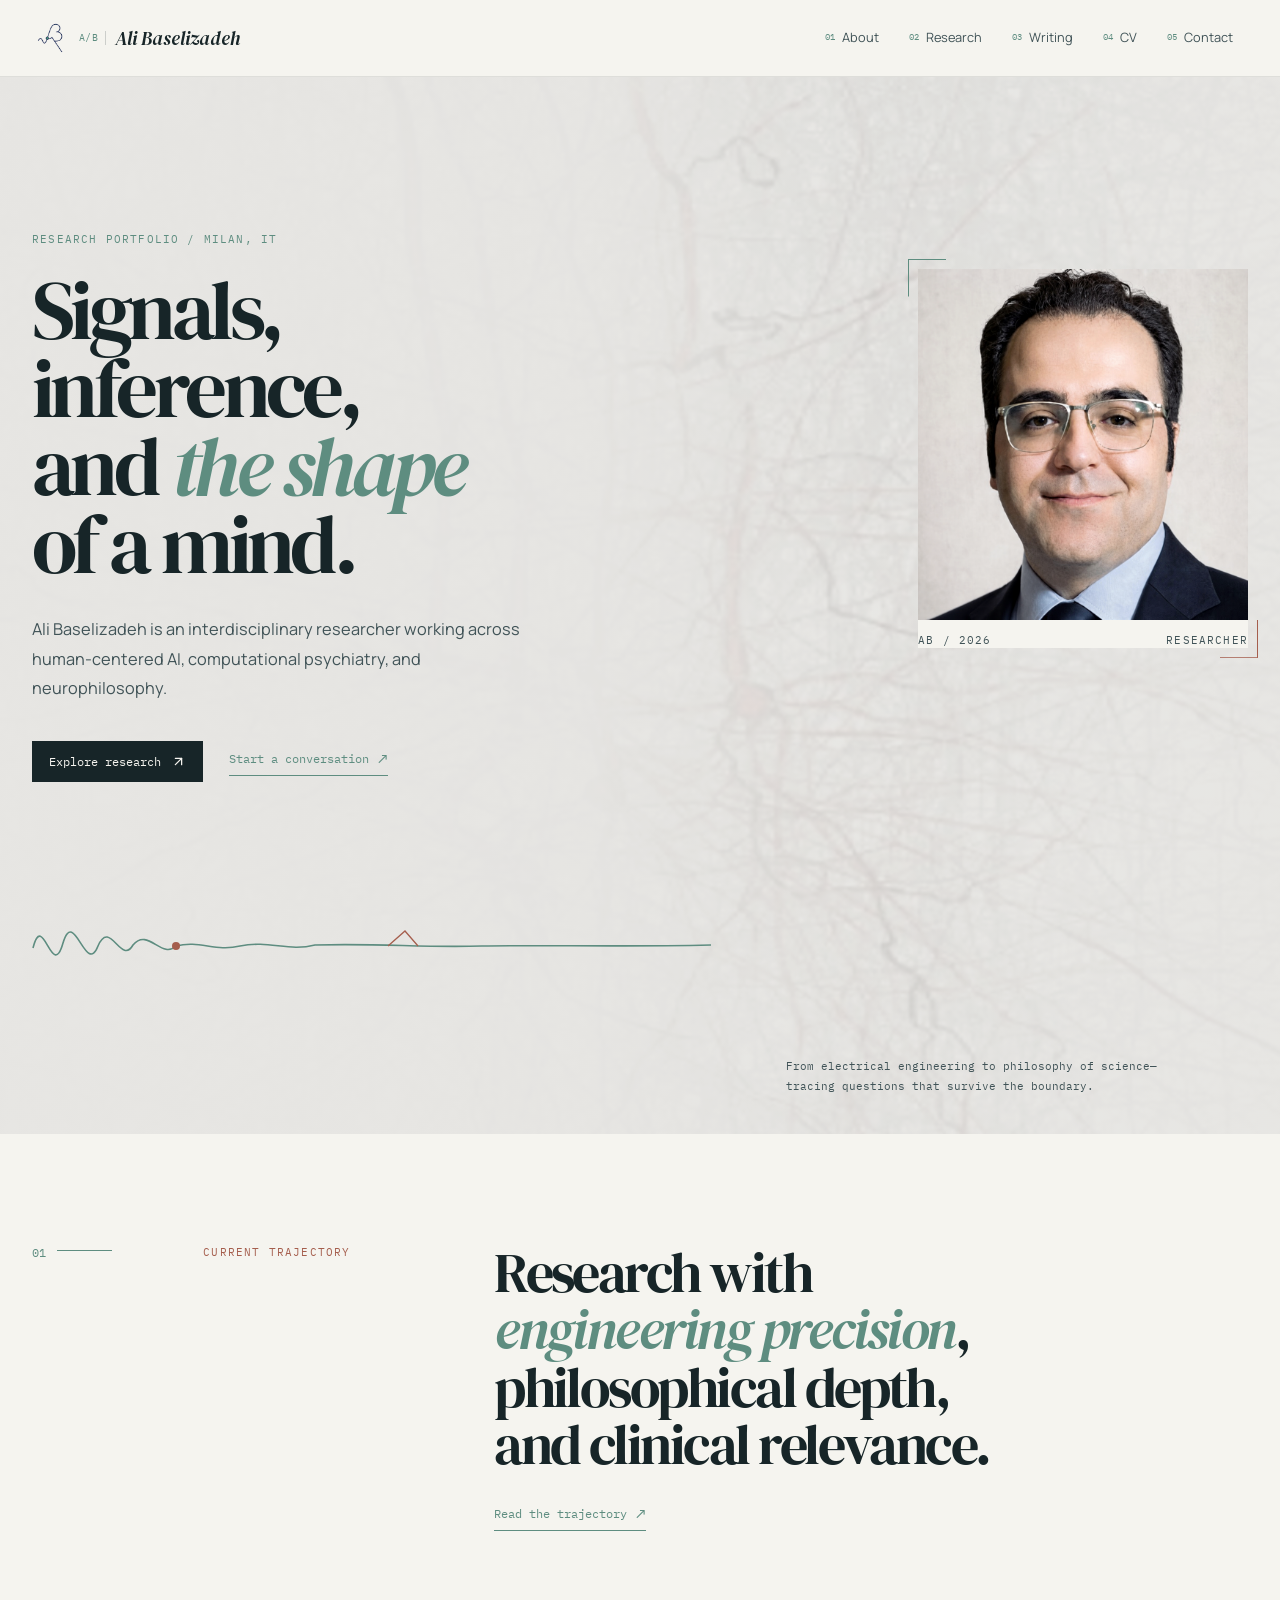
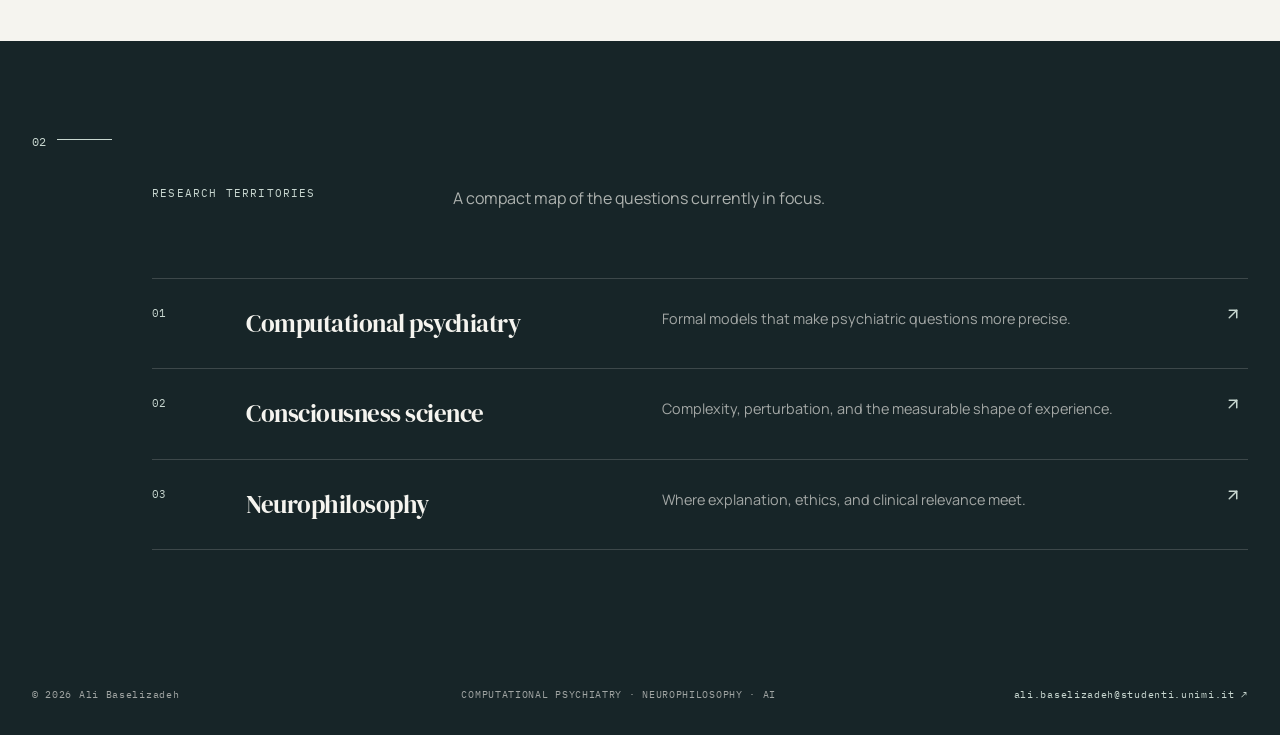
==== index.html @ 1d6a8851 "Add files via upload" ====
<!doctype html>
<html lang="en">

  <head>
    <meta charset="UTF-8" />
    <meta
      name="viewport"
      content="width=device-width, initial-scale=1.0, maximum-scale=1" />
    <title>Ali Baselizadeh — Research Portfolio</title>
    <meta name="description" content="Ali Baselizadeh — computational psychiatry, EEG, neurophilosophy, and human-centered AI." />
    <link rel="preconnect" href="https://fonts.googleapis.com" />
    <link rel="preconnect" href="https://fonts.gstatic.com" crossorigin />
    <link href="https://fonts.googleapis.com/css2?family=DM+Serif+Display:ital@0;1&family=IBM+Plex+Mono:wght@400;500&family=Manrope:wght@400;500;600;700&display=swap" rel="stylesheet" />
    <link rel="icon" type="image/png" href="/media/ali-signal-mark.png" />
    <script type="module" crossorigin src="/assets/index-DX0sDzWL.js"></script>
    <link rel="stylesheet" crossorigin href="/assets/index-CYUVjB4l.css">
    <script src="/__manus__/debug-collector.js" defer></script>
  </head>

  <body>
    <script id="manus-runtime">window.__MANUS_HOST_DEV__ = false;
(function(){"use strict";var Mr={exports:{}},Kn={};/**
 * @license React
 * react-jsx-runtime.production.js
 *
 * Copyright (c) Meta Platforms, Inc. and affiliates.
 *
 * This source code is licensed under the MIT license found in the
 * LICENSE file in the root directory of this source tree.
 */var $c;function um(){if($c)return Kn;$c=1;var r=Symbol.for("react.transitional.element"),i=Symbol.for("react.fragment");function c(s,d,m){var x=null;if(m!==void 0&&(x=""+m),d.key!==void 0&&(x=""+d.key),"key"in d){m={};for(var R in d)R!=="key"&&(m[R]=d[R])}else m=d;return d=m.ref,{$$typeof:r,type:s,key:x,ref:d!==void 0?d:null,props:m}}return Kn.Fragment=i,Kn.jsx=c,Kn.jsxs=c,Kn}var Fc;function dm(){return Fc||(Fc=1,Mr.exports=um()),Mr.exports}var h=dm(),Ar={exports:{}},Pn={},Rr={exports:{}},Nr={};/**
 * @license React
 * scheduler.production.js
 *
 * Copyright (c) Meta Platforms, Inc. and affiliates.
 *
 * This source code is licensed under the MIT license found in the
 * LICENSE file in the root directory of this source tree.
 */var Ic;function fm(){return Ic||(Ic=1,function(r){function i(A,q){var B=A.length;A.push(q);t:for(;0<B;){var bt=B-1>>>1,p=A[bt];if(0<d(p,q))A[bt]=q,A[B]=p,B=bt;else break t}}function c(A){return A.length===0?null:A[0]}function s(A){if(A.length===0)return null;var q=A[0],B=A.pop();if(B!==q){A[0]=B;t:for(var bt=0,p=A.length,O=p>>>1;bt<O;){var X=2*(bt+1)-1,G=A[X],Z=X+1,st=A[Z];if(0>d(G,B))Z<p&&0>d(st,G)?(A[bt]=st,A[Z]=B,bt=Z):(A[bt]=G,A[X]=B,bt=X);else if(Z<p&&0>d(st,B))A[bt]=st,A[Z]=B,bt=Z;else break t}}return q}function d(A,q){var B=A.sortIndex-q.sortIndex;return B!==0?B:A.id-q.id}if(r.unstable_now=void 0,typeof performance=="object"&&typeof performance.now=="function"){var m=performance;r.unstable_now=function(){return m.now()}}else{var x=Date,R=x.now();r.unstable_now=function(){return x.now()-R}}var C=[],v=[],D=1,j=null,J=3,at=!1,$=!1,nt=!1,ct=!1,ht=typeof setTimeout=="function"?setTimeout:null,St=typeof clearTimeout=="function"?clearTimeout:null,_=typeof setImmediate<"u"?setImmediate:null;function Y(A){for(var q=c(v);q!==null;){if(q.callback===null)s(v);else if(q.startTime<=A)s(v),q.sortIndex=q.expirationTime,i(C,q);else break;q=c(v)}}function H(A){if(nt=!1,Y(A),!$)if(c(C)!==null)$=!0,it||(it=!0,Bt());else{var q=c(v);q!==null&&Mt(H,q.startTime-A)}}var it=!1,rt=-1,V=5,xt=-1;function Be(){return ct?!0:!(r.unstable_now()-xt<V)}function te(){if(ct=!1,it){var A=r.unstable_now();xt=A;var q=!0;try{t:{$=!1,nt&&(nt=!1,St(rt),rt=-1),at=!0;var B=J;try{e:{for(Y(A),j=c(C);j!==null&&!(j.expirationTime>A&&Be());){var bt=j.callback;if(typeof bt=="function"){j.callback=null,J=j.priorityLevel;var p=bt(j.expirationTime<=A);if(A=r.unstable_now(),typeof p=="function"){j.callback=p,Y(A),q=!0;break e}j===c(C)&&s(C),Y(A)}else s(C);j=c(C)}if(j!==null)q=!0;else{var O=c(v);O!==null&&Mt(H,O.startTime-A),q=!1}}break t}finally{j=null,J=B,at=!1}q=void 0}}finally{q?Bt():it=!1}}}var Bt;if(typeof _=="function")Bt=function(){_(te)};else if(typeof MessageChannel<"u"){var me=new MessageChannel,Se=me.port2;me.port1.onmessage=te,Bt=function(){Se.postMessage(null)}}else Bt=function(){ht(te,0)};function Mt(A,q){rt=ht(function(){A(r.unstable_now())},q)}r.unstable_IdlePriority=5,r.unstable_ImmediatePriority=1,r.unstable_LowPriority=4,r.unstable_NormalPriority=3,r.unstable_Profiling=null,r.unstable_UserBlockingPriority=2,r.unstable_cancelCallback=function(A){A.callback=null},r.unstable_forceFrameRate=function(A){0>A||125<A?console.error("forceFrameRate takes a positive int between 0 and 125, forcing frame rates higher than 125 fps is not supported"):V=0<A?Math.floor(1e3/A):5},r.unstable_getCurrentPriorityLevel=function(){return J},r.unstable_next=function(A){switch(J){case 1:case 2:case 3:var q=3;break;default:q=J}var B=J;J=q;try{return A()}finally{J=B}},r.unstable_requestPaint=function(){ct=!0},r.unstable_runWithPriority=function(A,q){switch(A){case 1:case 2:case 3:case 4:case 5:break;default:A=3}var B=J;J=A;try{return q()}finally{J=B}},r.unstable_scheduleCallback=function(A,q,B){var bt=r.unstable_now();switch(typeof B=="object"&&B!==null?(B=B.delay,B=typeof B=="number"&&0<B?bt+B:bt):B=bt,A){case 1:var p=-1;break;case 2:p=250;break;case 5:p=1073741823;break;case 4:p=1e4;break;default:p=5e3}return p=B+p,A={id:D++,callback:q,priorityLevel:A,startTime:B,expirationTime:p,sortIndex:-1},B>bt?(A.sortIndex=B,i(v,A),c(C)===null&&A===c(v)&&(nt?(St(rt),rt=-1):nt=!0,Mt(H,B-bt))):(A.sortIndex=p,i(C,A),$||at||($=!0,it||(it=!0,Bt()))),A},r.unstable_shouldYield=Be,r.unstable_wrapCallback=function(A){var q=J;return function(){var B=J;J=q;try{return A.apply(this,arguments)}finally{J=B}}}}(Nr)),Nr}var tu;function hm(){return tu||(tu=1,Rr.exports=fm()),Rr.exports}var zr={exports:{}},ut={};/**
 * @license React
 * react.production.js
 *
 * Copyright (c) Meta Platforms, Inc. and affiliates.
 *
 * This source code is licensed under the MIT license found in the
 * LICENSE file in the root directory of this source tree.
 */var eu;function mm(){if(eu)return ut;eu=1;var r=Symbol.for("react.transitional.element"),i=Symbol.for("react.portal"),c=Symbol.for("react.fragment"),s=Symbol.for("react.strict_mode"),d=Symbol.for("react.profiler"),m=Symbol.for("react.consumer"),x=Symbol.for("react.context"),R=Symbol.for("react.forward_ref"),C=Symbol.for("react.suspense"),v=Symbol.for("react.memo"),D=Symbol.for("react.lazy"),j=Symbol.iterator;function J(p){return p===null||typeof p!="object"?null:(p=j&&p[j]||p["@@iterator"],typeof p=="function"?p:null)}var at={isMounted:function(){return!1},enqueueForceUpdate:function(){},enqueueReplaceState:function(){},enqueueSetState:function(){}},$=Object.assign,nt={};function ct(p,O,X){this.props=p,this.context=O,this.refs=nt,this.updater=X||at}ct.prototype.isReactComponent={},ct.prototype.setState=function(p,O){if(typeof p!="object"&&typeof p!="function"&&p!=null)throw Error("takes an object of state variables to update or a function which returns an object of state variables.");this.updater.enqueueSetState(this,p,O,"setState")},ct.prototype.forceUpdate=function(p){this.updater.enqueueForceUpdate(this,p,"forceUpdate")};function ht(){}ht.prototype=ct.prototype;function St(p,O,X){this.props=p,this.context=O,this.refs=nt,this.updater=X||at}var _=St.prototype=new ht;_.constructor=St,$(_,ct.prototype),_.isPureReactComponent=!0;var Y=Array.isArray,H={H:null,A:null,T:null,S:null,V:null},it=Object.prototype.hasOwnProperty;function rt(p,O,X,G,Z,st){return X=st.ref,{$$typeof:r,type:p,key:O,ref:X!==void 0?X:null,props:st}}function V(p,O){return rt(p.type,O,void 0,void 0,void 0,p.props)}function xt(p){return typeof p=="object"&&p!==null&&p.$$typeof===r}function Be(p){var O={"=":"=0",":":"=2"};return"$"+p.replace(/[=:]/g,function(X){return O[X]})}var te=/\/+/g;function Bt(p,O){return typeof p=="object"&&p!==null&&p.key!=null?Be(""+p.key):O.toString(36)}function me(){}function Se(p){switch(p.status){case"fulfilled":return p.value;case"rejected":throw p.reason;default:switch(typeof p.status=="string"?p.then(me,me):(p.status="pending",p.then(function(O){p.status==="pending"&&(p.status="fulfilled",p.value=O)},function(O){p.status==="pending"&&(p.status="rejected",p.reason=O)})),p.status){case"fulfilled":return p.value;case"rejected":throw p.reason}}throw p}function Mt(p,O,X,G,Z){var st=typeof p;(st==="undefined"||st==="boolean")&&(p=null);var I=!1;if(p===null)I=!0;else switch(st){case"bigint":case"string":case"number":I=!0;break;case"object":switch(p.$$typeof){case r:case i:I=!0;break;case D:return I=p._init,Mt(I(p._payload),O,X,G,Z)}}if(I)return Z=Z(p),I=G===""?"."+Bt(p,0):G,Y(Z)?(X="",I!=null&&(X=I.replace(te,"$&/")+"/"),Mt(Z,O,X,"",function(Jt){return Jt})):Z!=null&&(xt(Z)&&(Z=V(Z,X+(Z.key==null||p&&p.key===Z.key?"":(""+Z.key).replace(te,"$&/")+"/")+I)),O.push(Z)),1;I=0;var gt=G===""?".":G+":";if(Y(p))for(var Tt=0;Tt<p.length;Tt++)G=p[Tt],st=gt+Bt(G,Tt),I+=Mt(G,O,X,st,Z);else if(Tt=J(p),typeof Tt=="function")for(p=Tt.call(p),Tt=0;!(G=p.next()).done;)G=G.value,st=gt+Bt(G,Tt++),I+=Mt(G,O,X,st,Z);else if(st==="object"){if(typeof p.then=="function")return Mt(Se(p),O,X,G,Z);throw O=String(p),Error("Objects are not valid as a React child (found: "+(O==="[object Object]"?"object with keys {"+Object.keys(p).join(", ")+"}":O)+"). If you meant to render a collection of children, use an array instead.")}return I}function A(p,O,X){if(p==null)return p;var G=[],Z=0;return Mt(p,G,"","",function(st){return O.call(X,st,Z++)}),G}function q(p){if(p._status===-1){var O=p._result;O=O(),O.then(function(X){(p._status===0||p._status===-1)&&(p._status=1,p._result=X)},function(X){(p._status===0||p._status===-1)&&(p._status=2,p._result=X)}),p._status===-1&&(p._status=0,p._result=O)}if(p._status===1)return p._result.default;throw p._result}var B=typeof reportError=="function"?reportError:function(p){if(typeof window=="object"&&typeof window.ErrorEvent=="function"){var O=new window.ErrorEvent("error",{bubbles:!0,cancelable:!0,message:typeof p=="object"&&p!==null&&typeof p.message=="string"?String(p.message):String(p),error:p});if(!window.dispatchEvent(O))return}else if(typeof process=="object"&&typeof process.emit=="function"){process.emit("uncaughtException",p);return}console.error(p)};function bt(){}return ut.Children={map:A,forEach:function(p,O,X){A(p,function(){O.apply(this,arguments)},X)},count:function(p){var O=0;return A(p,function(){O++}),O},toArray:function(p){return A(p,function(O){return O})||[]},only:function(p){if(!xt(p))throw Error("React.Children.only expected to receive a single React element child.");return p}},ut.Component=ct,ut.Fragment=c,ut.Profiler=d,ut.PureComponent=St,ut.StrictMode=s,ut.Suspense=C,ut.__CLIENT_INTERNALS_DO_NOT_USE_OR_WARN_USERS_THEY_CANNOT_UPGRADE=H,ut.__COMPILER_RUNTIME={__proto__:null,c:function(p){return H.H.useMemoCache(p)}},ut.cache=function(p){return function(){return p.apply(null,arguments)}},ut.cloneElement=function(p,O,X){if(p==null)throw Error("The argument must be a React element, but you passed "+p+".");var G=$({},p.props),Z=p.key,st=void 0;if(O!=null)for(I in O.ref!==void 0&&(st=void 0),O.key!==void 0&&(Z=""+O.key),O)!it.call(O,I)||I==="key"||I==="__self"||I==="__source"||I==="ref"&&O.ref===void 0||(G[I]=O[I]);var I=arguments.length-2;if(I===1)G.children=X;else if(1<I){for(var gt=Array(I),Tt=0;Tt<I;Tt++)gt[Tt]=arguments[Tt+2];G.children=gt}return rt(p.type,Z,void 0,void 0,st,G)},ut.createContext=function(p){return p={$$typeof:x,_currentValue:p,_currentValue2:p,_threadCount:0,Provider:null,Consumer:null},p.Provider=p,p.Consumer={$$typeof:m,_context:p},p},ut.createElement=function(p,O,X){var G,Z={},st=null;if(O!=null)for(G in O.key!==void 0&&(st=""+O.key),O)it.call(O,G)&&G!=="key"&&G!=="__self"&&G!=="__source"&&(Z[G]=O[G]);var I=arguments.length-2;if(I===1)Z.children=X;else if(1<I){for(var gt=Array(I),Tt=0;Tt<I;Tt++)gt[Tt]=arguments[Tt+2];Z.children=gt}if(p&&p.defaultProps)for(G in I=p.defaultProps,I)Z[G]===void 0&&(Z[G]=I[G]);return rt(p,st,void 0,void 0,null,Z)},ut.createRef=function(){return{current:null}},ut.forwardRef=function(p){return{$$typeof:R,render:p}},ut.isValidElement=xt,ut.lazy=function(p){return{$$typeof:D,_payload:{_status:-1,_result:p},_init:q}},ut.memo=function(p,O){return{$$typeof:v,type:p,compare:O===void 0?null:O}},ut.startTransition=function(p){var O=H.T,X={};H.T=X;try{var G=p(),Z=H.S;Z!==null&&Z(X,G),typeof G=="object"&&G!==null&&typeof G.then=="function"&&G.then(bt,B)}catch(st){B(st)}finally{H.T=O}},ut.unstable_useCacheRefresh=function(){return H.H.useCacheRefresh()},ut.use=function(p){return H.H.use(p)},ut.useActionState=function(p,O,X){return H.H.useActionState(p,O,X)},ut.useCallback=function(p,O){return H.H.useCallback(p,O)},ut.useContext=function(p){return H.H.useContext(p)},ut.useDebugValue=function(){},ut.useDeferredValue=function(p,O){return H.H.useDeferredValue(p,O)},ut.useEffect=function(p,O,X){var G=H.H;if(typeof X=="function")throw Error("useEffect CRUD overload is not enabled in this build of React.");return G.useEffect(p,O)},ut.useId=function(){return H.H.useId()},ut.useImperativeHandle=function(p,O,X){return H.H.useImperativeHandle(p,O,X)},ut.useInsertionEffect=function(p,O){return H.H.useInsertionEffect(p,O)},ut.useLayoutEffect=function(p,O){return H.H.useLayoutEffect(p,O)},ut.useMemo=function(p,O){return H.H.useMemo(p,O)},ut.useOptimistic=function(p,O){return H.H.useOptimistic(p,O)},ut.useReducer=function(p,O,X){return H.H.useReducer(p,O,X)},ut.useRef=function(p){return H.H.useRef(p)},ut.useState=function(p){return H.H.useState(p)},ut.useSyncExternalStore=function(p,O,X){return H.H.useSyncExternalStore(p,O,X)},ut.useTransition=function(){return H.H.useTransition()},ut.version="19.1.1",ut}var lu;function _r(){return lu||(lu=1,zr.exports=mm()),zr.exports}var kr={exports:{}},he={};/**
 * @license React
 * react-dom.production.js
 *
 * Copyright (c) Meta Platforms, Inc. and affiliates.
 *
 * This source code is licensed under the MIT license found in the
 * LICENSE file in the root directory of this source tree.
 */var au;function gm(){if(au)return he;au=1;var r=_r();function i(C){var v="https://react.dev/errors/"+C;if(1<arguments.length){v+="?args[]="+encodeURIComponent(arguments[1]);for(var D=2;D<arguments.length;D++)v+="&args[]="+encodeURIComponent(arguments[D])}return"Minified React error #"+C+"; visit "+v+" for the full message or use the non-minified dev environment for full errors and additional helpful warnings."}function c(){}var s={d:{f:c,r:function(){throw Error(i(522))},D:c,C:c,L:c,m:c,X:c,S:c,M:c},p:0,findDOMNode:null},d=Symbol.for("react.portal");function m(C,v,D){var j=3<arguments.length&&arguments[3]!==void 0?arguments[3]:null;return{$$typeof:d,key:j==null?null:""+j,children:C,containerInfo:v,implementation:D}}var x=r.__CLIENT_INTERNALS_DO_NOT_USE_OR_WARN_USERS_THEY_CANNOT_UPGRADE;function R(C,v){if(C==="font")return"";if(typeof v=="string")return v==="use-credentials"?v:""}return he.__DOM_INTERNALS_DO_NOT_USE_OR_WARN_USERS_THEY_CANNOT_UPGRADE=s,he.createPortal=function(C,v){var D=2<arguments.length&&arguments[2]!==void 0?arguments[2]:null;if(!v||v.nodeType!==1&&v.nodeType!==9&&v.nodeType!==11)throw Error(i(299));return m(C,v,null,D)},he.flushSync=function(C){var v=x.T,D=s.p;try{if(x.T=null,s.p=2,C)return C()}finally{x.T=v,s.p=D,s.d.f()}},he.preconnect=function(C,v){typeof C=="string"&&(v?(v=v.crossOrigin,v=typeof v=="string"?v==="use-credentials"?v:"":void 0):v=null,s.d.C(C,v))},he.prefetchDNS=function(C){typeof C=="string"&&s.d.D(C)},he.preinit=function(C,v){if(typeof C=="string"&&v&&typeof v.as=="string"){var D=v.as,j=R(D,v.crossOrigin),J=typeof v.integrity=="string"?v.integrity:void 0,at=typeof v.fetchPriority=="string"?v.fetchPriority:void 0;D==="style"?s.d.S(C,typeof v.precedence=="string"?v.precedence:void 0,{crossOrigin:j,integrity:J,fetchPriority:at}):D==="script"&&s.d.X(C,{crossOrigin:j,integrity:J,fetchPriority:at,nonce:typeof v.nonce=="string"?v.nonce:void 0})}},he.preinitModule=function(C,v){if(typeof C=="string")if(typeof v=="object"&&v!==null){if(v.as==null||v.as==="script"){var D=R(v.as,v.crossOrigin);s.d.M(C,{crossOrigin:D,integrity:typeof v.integrity=="string"?v.integrity:void 0,nonce:typeof v.nonce=="string"?v.nonce:void 0})}}else v==null&&s.d.M(C)},he.preload=function(C,v){if(typeof C=="string"&&typeof v=="object"&&v!==null&&typeof v.as=="string"){var D=v.as,j=R(D,v.crossOrigin);s.d.L(C,D,{crossOrigin:j,integrity:typeof v.integrity=="string"?v.integrity:void 0,nonce:typeof v.nonce=="string"?v.nonce:void 0,type:typeof v.type=="string"?v.type:void 0,fetchPriority:typeof v.fetchPriority=="string"?v.fetchPriority:void 0,referrerPolicy:typeof v.referrerPolicy=="string"?v.referrerPolicy:void 0,imageSrcSet:typeof v.imageSrcSet=="string"?v.imageSrcSet:void 0,imageSizes:typeof v.imageSizes=="string"?v.imageSizes:void 0,media:typeof v.media=="string"?v.media:void 0})}},he.preloadModule=function(C,v){if(typeof C=="string")if(v){var D=R(v.as,v.crossOrigin);s.d.m(C,{as:typeof v.as=="string"&&v.as!=="script"?v.as:void 0,crossOrigin:D,integrity:typeof v.integrity=="string"?v.integrity:void 0})}else s.d.m(C)},he.requestFormReset=function(C){s.d.r(C)},he.unstable_batchedUpdates=function(C,v){return C(v)},he.useFormState=function(C,v,D){return x.H.useFormState(C,v,D)},he.useFormStatus=function(){return x.H.useHostTransitionStatus()},he.version="19.1.1",he}var nu;function pm(){if(nu)return kr.exports;nu=1;function r(){if(!(typeof __REACT_DEVTOOLS_GLOBAL_HOOK__>"u"||typeof __REACT_DEVTOOLS_GLOBAL_HOOK__.checkDCE!="function"))try{__REACT_DEVTOOLS_GLOBAL_HOOK__.checkDCE(r)}catch(i){console.error(i)}}return r(),kr.exports=gm(),kr.exports}/**
 * @license React
 * react-dom-client.production.js
 *
 * Copyright (c) Meta Platforms, Inc. and affiliates.
 *
 * This source code is licensed under the MIT license found in the
 * LICENSE file in the root directory of this source tree.
 */var ou;function ym(){if(ou)return Pn;ou=1;var r=hm(),i=_r(),c=pm();function s(t){var e="https://react.dev/errors/"+t;if(1<arguments.length){e+="?args[]="+encodeURIComponent(arguments[1]);for(var l=2;l<arguments.length;l++)e+="&args[]="+encodeURIComponent(arguments[l])}return"Minified React error #"+t+"; visit "+e+" for the full message or use the non-minified dev environment for full errors and additional helpful warnings."}function d(t){return!(!t||t.nodeType!==1&&t.nodeType!==9&&t.nodeType!==11)}function m(t){var e=t,l=t;if(t.alternate)for(;e.return;)e=e.return;else{t=e;do e=t,(e.flags&4098)!==0&&(l=e.return),t=e.return;while(t)}return e.tag===3?l:null}function x(t){if(t.tag===13){var e=t.memoizedState;if(e===null&&(t=t.alternate,t!==null&&(e=t.memoizedState)),e!==null)return e.dehydrated}return null}function R(t){if(m(t)!==t)throw Error(s(188))}function C(t){var e=t.alternate;if(!e){if(e=m(t),e===null)throw Error(s(188));return e!==t?null:t}for(var l=t,a=e;;){var n=l.return;if(n===null)break;var o=n.alternate;if(o===null){if(a=n.return,a!==null){l=a;continue}break}if(n.child===o.child){for(o=n.child;o;){if(o===l)return R(n),t;if(o===a)return R(n),e;o=o.sibling}throw Error(s(188))}if(l.return!==a.return)l=n,a=o;else{for(var u=!1,f=n.child;f;){if(f===l){u=!0,l=n,a=o;break}if(f===a){u=!0,a=n,l=o;break}f=f.sibling}if(!u){for(f=o.child;f;){if(f===l){u=!0,l=o,a=n;break}if(f===a){u=!0,a=o,l=n;break}f=f.sibling}if(!u)throw Error(s(189))}}if(l.alternate!==a)throw Error(s(190))}if(l.tag!==3)throw Error(s(188));return l.stateNode.current===l?t:e}function v(t){var e=t.tag;if(e===5||e===26||e===27||e===6)return t;for(t=t.child;t!==null;){if(e=v(t),e!==null)return e;t=t.sibling}return null}var D=Object.assign,j=Symbol.for("react.element"),J=Symbol.for("react.transitional.element"),at=Symbol.for("react.portal"),$=Symbol.for("react.fragment"),nt=Symbol.for("react.strict_mode"),ct=Symbol.for("react.profiler"),ht=Symbol.for("react.provider"),St=Symbol.for("react.consumer"),_=Symbol.for("react.context"),Y=Symbol.for("react.forward_ref"),H=Symbol.for("react.suspense"),it=Symbol.for("react.suspense_list"),rt=Symbol.for("react.memo"),V=Symbol.for("react.lazy"),xt=Symbol.for("react.activity"),Be=Symbol.for("react.memo_cache_sentinel"),te=Symbol.iterator;function Bt(t){return t===null||typeof t!="object"?null:(t=te&&t[te]||t["@@iterator"],typeof t=="function"?t:null)}var me=Symbol.for("react.client.reference");function Se(t){if(t==null)return null;if(typeof t=="function")return t.$$typeof===me?null:t.displayName||t.name||null;if(typeof t=="string")return t;switch(t){case $:return"Fragment";case ct:return"Profiler";case nt:return"StrictMode";case H:return"Suspense";case it:return"SuspenseList";case xt:return"Activity"}if(typeof t=="object")switch(t.$$typeof){case at:return"Portal";case _:return(t.displayName||"Context")+".Provider";case St:return(t._context.displayName||"Context")+".Consumer";case Y:var e=t.render;return t=t.displayName,t||(t=e.displayName||e.name||"",t=t!==""?"ForwardRef("+t+")":"ForwardRef"),t;case rt:return e=t.displayName||null,e!==null?e:Se(t.type)||"Memo";case V:e=t._payload,t=t._init;try{return Se(t(e))}catch{}}return null}var Mt=Array.isArray,A=i.__CLIENT_INTERNALS_DO_NOT_USE_OR_WARN_USERS_THEY_CANNOT_UPGRADE,q=c.__DOM_INTERNALS_DO_NOT_USE_OR_WARN_USERS_THEY_CANNOT_UPGRADE,B={pending:!1,data:null,method:null,action:null},bt=[],p=-1;function O(t){return{current:t}}function X(t){0>p||(t.current=bt[p],bt[p]=null,p--)}function G(t,e){p++,bt[p]=t.current,t.current=e}var Z=O(null),st=O(null),I=O(null),gt=O(null);function Tt(t,e){switch(G(I,e),G(st,t),G(Z,null),e.nodeType){case 9:case 11:t=(t=e.documentElement)&&(t=t.namespaceURI)?Hh(t):0;break;default:if(t=e.tagName,e=e.namespaceURI)e=Hh(e),t=Uh(e,t);else switch(t){case"svg":t=1;break;case"math":t=2;break;default:t=0}}X(Z),G(Z,t)}function Jt(){X(Z),X(st),X(I)}function Ke(t){t.memoizedState!==null&&G(gt,t);var e=Z.current,l=Uh(e,t.type);e!==l&&(G(st,t),G(Z,l))}function Ce(t){st.current===t&&(X(Z),X(st)),gt.current===t&&(X(gt),Wo._currentValue=B)}var Pe=Object.prototype.hasOwnProperty,yl=r.unstable_scheduleCallback,sn=r.unstable_cancelCallback,Ca=r.unstable_shouldYield,ri=r.unstable_requestPaint,ge=r.unstable_now,si=r.unstable_getCurrentPriorityLevel,Ul=r.unstable_ImmediatePriority,Fn=r.unstable_UserBlockingPriority,nl=r.unstable_NormalPriority,ci=r.unstable_LowPriority,Gl=r.unstable_IdlePriority,ui=r.log,Ea=r.unstable_setDisableYieldValue,ql=null,Wt=null;function Je(t){if(typeof ui=="function"&&Ea(t),Wt&&typeof Wt.setStrictMode=="function")try{Wt.setStrictMode(ql,t)}catch{}}var $t=Math.clz32?Math.clz32:fi,di=Math.log,Ta=Math.LN2;function fi(t){return t>>>=0,t===0?32:31-(di(t)/Ta|0)|0}var L=256,cn=4194304;function vl(t){var e=t&42;if(e!==0)return e;switch(t&-t){case 1:return 1;case 2:return 2;case 4:return 4;case 8:return 8;case 16:return 16;case 32:return 32;case 64:return 64;case 128:return 128;case 256:case 512:case 1024:case 2048:case 4096:case 8192:case 16384:case 32768:case 65536:case 131072:case 262144:case 524288:case 1048576:case 2097152:return t&4194048;case 4194304:case 8388608:case 16777216:case 33554432:return t&62914560;case 67108864:return 67108864;case 134217728:return 134217728;case 268435456:return 268435456;case 536870912:return 536870912;case 1073741824:return 0;default:return t}}function un(t,e,l){var a=t.pendingLanes;if(a===0)return 0;var n=0,o=t.suspendedLanes,u=t.pingedLanes;t=t.warmLanes;var f=a&134217727;return f!==0?(a=f&~o,a!==0?n=vl(a):(u&=f,u!==0?n=vl(u):l||(l=f&~t,l!==0&&(n=vl(l))))):(f=a&~o,f!==0?n=vl(f):u!==0?n=vl(u):l||(l=a&~t,l!==0&&(n=vl(l)))),n===0?0:e!==0&&e!==n&&(e&o)===0&&(o=n&-n,l=e&-e,o>=l||o===32&&(l&4194048)!==0)?e:n}function Dt(t,e){return(t.pendingLanes&~(t.suspendedLanes&~t.pingedLanes)&e)===0}function In(t,e){switch(t){case 1:case 2:case 4:case 8:case 64:return e+250;case 16:case 32:case 128:case 256:case 512:case 1024:case 2048:case 4096:case 8192:case 16384:case 32768:case 65536:case 131072:case 262144:case 524288:case 1048576:case 2097152:return e+5e3;case 4194304:case 8388608:case 16777216:case 33554432:return-1;case 67108864:case 134217728:case 268435456:case 536870912:case 1073741824:return-1;default:return-1}}function to(){var t=L;return L<<=1,(L&4194048)===0&&(L=256),t}function hi(){var t=cn;return cn<<=1,(cn&62914560)===0&&(cn=4194304),t}function eo(t){for(var e=[],l=0;31>l;l++)e.push(t);return e}function Da(t,e){t.pendingLanes|=e,e!==268435456&&(t.suspendedLanes=0,t.pingedLanes=0,t.warmLanes=0)}function Ir(t,e,l,a,n,o){var u=t.pendingLanes;t.pendingLanes=l,t.suspendedLanes=0,t.pingedLanes=0,t.warmLanes=0,t.expiredLanes&=l,t.entangledLanes&=l,t.errorRecoveryDisabledLanes&=l,t.shellSuspendCounter=0;var f=t.entanglements,g=t.expirationTimes,S=t.hiddenUpdates;for(l=u&~l;0<l;){var N=31-$t(l),k=1<<N;f[N]=0,g[N]=-1;var E=S[N];if(E!==null)for(S[N]=null,N=0;N<E.length;N++){var T=E[N];T!==null&&(T.lane&=-536870913)}l&=~k}a!==0&&mi(t,a,0),o!==0&&n===0&&t.tag!==0&&(t.suspendedLanes|=o&~(u&~e))}function mi(t,e,l){t.pendingLanes|=e,t.suspendedLanes&=~e;var a=31-$t(e);t.entangledLanes|=e,t.entanglements[a]=t.entanglements[a]|1073741824|l&4194090}function gi(t,e){var l=t.entangledLanes|=e;for(t=t.entanglements;l;){var a=31-$t(l),n=1<<a;n&e|t[a]&e&&(t[a]|=e),l&=~n}}function lo(t){switch(t){case 2:t=1;break;case 8:t=4;break;case 32:t=16;break;case 256:case 512:case 1024:case 2048:case 4096:case 8192:case 16384:case 32768:case 65536:case 131072:case 262144:case 524288:case 1048576:case 2097152:case 4194304:case 8388608:case 16777216:case 33554432:t=128;break;case 268435456:t=134217728;break;default:t=0}return t}function ao(t){return t&=-t,2<t?8<t?(t&134217727)!==0?32:268435456:8:2}function pi(){var t=q.p;return t!==0?t:(t=window.event,t===void 0?32:nm(t.type))}function ts(t,e){var l=q.p;try{return q.p=t,e()}finally{q.p=l}}var ol=Math.random().toString(36).slice(2),ee="__reactFiber$"+ol,pe="__reactProps$"+ol,Yl="__reactContainer$"+ol,no="__reactEvents$"+ol,es="__reactListeners$"+ol,ls="__reactHandles$"+ol,yi="__reactResources$"+ol,Ma="__reactMarker$"+ol;function oo(t){delete t[ee],delete t[pe],delete t[no],delete t[es],delete t[ls]}function Vl(t){var e=t[ee];if(e)return e;for(var l=t.parentNode;l;){if(e=l[Yl]||l[ee]){if(l=e.alternate,e.child!==null||l!==null&&l.child!==null)for(t=Vh(t);t!==null;){if(l=t[ee])return l;t=Vh(t)}return e}t=l,l=t.parentNode}return null}function Xl(t){if(t=t[ee]||t[Yl]){var e=t.tag;if(e===5||e===6||e===13||e===26||e===27||e===3)return t}return null}function Aa(t){var e=t.tag;if(e===5||e===26||e===27||e===6)return t.stateNode;throw Error(s(33))}function Zl(t){var e=t[yi];return e||(e=t[yi]={hoistableStyles:new Map,hoistableScripts:new Map}),e}function Vt(t){t[Ma]=!0}var vi=new Set,bi={};function bl(t,e){We(t,e),We(t+"Capture",e)}function We(t,e){for(bi[t]=e,t=0;t<e.length;t++)vi.add(e[t])}var as=RegExp("^[:A-Z_a-z\\u00C0-\\u00D6\\u00D8-\\u00F6\\u00F8-\\u02FF\\u0370-\\u037D\\u037F-\\u1FFF\\u200C-\\u200D\\u2070-\\u218F\\u2C00-\\u2FEF\\u3001-\\uD7FF\\uF900-\\uFDCF\\uFDF0-\\uFFFD][:A-Z_a-z\\u00C0-\\u00D6\\u00D8-\\u00F6\\u00F8-\\u02FF\\u0370-\\u037D\\u037F-\\u1FFF\\u200C-\\u200D\\u2070-\\u218F\\u2C00-\\u2FEF\\u3001-\\uD7FF\\uF900-\\uFDCF\\uFDF0-\\uFFFD\\-.0-9\\u00B7\\u0300-\\u036F\\u203F-\\u2040]*$"),xi={},wi={};function Ra(t){return Pe.call(wi,t)?!0:Pe.call(xi,t)?!1:as.test(t)?wi[t]=!0:(xi[t]=!0,!1)}function M(t,e,l){if(Ra(e))if(l===null)t.removeAttribute(e);else{switch(typeof l){case"undefined":case"function":case"symbol":t.removeAttribute(e);return;case"boolean":var a=e.toLowerCase().slice(0,5);if(a!=="data-"&&a!=="aria-"){t.removeAttribute(e);return}}t.setAttribute(e,""+l)}}function tt(t,e,l){if(l===null)t.removeAttribute(e);else{switch(typeof l){case"undefined":case"function":case"symbol":case"boolean":t.removeAttribute(e);return}t.setAttribute(e,""+l)}}function Ot(t,e,l,a){if(a===null)t.removeAttribute(l);else{switch(typeof a){case"undefined":case"function":case"symbol":case"boolean":t.removeAttribute(l);return}t.setAttributeNS(e,l,""+a)}}var le,Ee;function ae(t){if(le===void 0)try{throw Error()}catch(l){var e=l.stack.trim().match(/\n( *(at )?)/);le=e&&e[1]||"",Ee=-1<l.stack.indexOf(`
    at`)?" (<anonymous>)":-1<l.stack.indexOf("@")?"@unknown:0:0":""}return`
`+le+t+Ee}var Le=!1;function He(t,e){if(!t||Le)return"";Le=!0;var l=Error.prepareStackTrace;Error.prepareStackTrace=void 0;try{var a={DetermineComponentFrameRoot:function(){try{if(e){var k=function(){throw Error()};if(Object.defineProperty(k.prototype,"props",{set:function(){throw Error()}}),typeof Reflect=="object"&&Reflect.construct){try{Reflect.construct(k,[])}catch(T){var E=T}Reflect.construct(t,[],k)}else{try{k.call()}catch(T){E=T}t.call(k.prototype)}}else{try{throw Error()}catch(T){E=T}(k=t())&&typeof k.catch=="function"&&k.catch(function(){})}}catch(T){if(T&&E&&typeof T.stack=="string")return[T.stack,E.stack]}return[null,null]}};a.DetermineComponentFrameRoot.displayName="DetermineComponentFrameRoot";var n=Object.getOwnPropertyDescriptor(a.DetermineComponentFrameRoot,"name");n&&n.configurable&&Object.defineProperty(a.DetermineComponentFrameRoot,"name",{value:"DetermineComponentFrameRoot"});var o=a.DetermineComponentFrameRoot(),u=o[0],f=o[1];if(u&&f){var g=u.split(`
`),S=f.split(`
`);for(n=a=0;a<g.length&&!g[a].includes("DetermineComponentFrameRoot");)a++;for(;n<S.length&&!S[n].includes("DetermineComponentFrameRoot");)n++;if(a===g.length||n===S.length)for(a=g.length-1,n=S.length-1;1<=a&&0<=n&&g[a]!==S[n];)n--;for(;1<=a&&0<=n;a--,n--)if(g[a]!==S[n]){if(a!==1||n!==1)do if(a--,n--,0>n||g[a]!==S[n]){var N=`
`+g[a].replace(" at new "," at ");return t.displayName&&N.includes("<anonymous>")&&(N=N.replace("<anonymous>",t.displayName)),N}while(1<=a&&0<=n);break}}}finally{Le=!1,Error.prepareStackTrace=l}return(l=t?t.displayName||t.name:"")?ae(l):""}function Ql(t){switch(t.tag){case 26:case 27:case 5:return ae(t.type);case 16:return ae("Lazy");case 13:return ae("Suspense");case 19:return ae("SuspenseList");case 0:case 15:return He(t.type,!1);case 11:return He(t.type.render,!1);case 1:return He(t.type,!0);case 31:return ae("Activity");default:return""}}function xl(t){try{var e="";do e+=Ql(t),t=t.return;while(t);return e}catch(l){return`
Error generating stack: `+l.message+`
`+l.stack}}function Xt(t){switch(typeof t){case"bigint":case"boolean":case"number":case"string":case"undefined":return t;case"object":return t;default:return""}}function il(t){var e=t.type;return(t=t.nodeName)&&t.toLowerCase()==="input"&&(e==="checkbox"||e==="radio")}function ve(t){var e=il(t)?"checked":"value",l=Object.getOwnPropertyDescriptor(t.constructor.prototype,e),a=""+t[e];if(!t.hasOwnProperty(e)&&typeof l<"u"&&typeof l.get=="function"&&typeof l.set=="function"){var n=l.get,o=l.set;return Object.defineProperty(t,e,{configurable:!0,get:function(){return n.call(this)},set:function(u){a=""+u,o.call(this,u)}}),Object.defineProperty(t,e,{enumerable:l.enumerable}),{getValue:function(){return a},setValue:function(u){a=""+u},stopTracking:function(){t._valueTracker=null,delete t[e]}}}}function re(t){t._valueTracker||(t._valueTracker=ve(t))}function rl(t){if(!t)return!1;var e=t._valueTracker;if(!e)return!0;var l=e.getValue(),a="";return t&&(a=il(t)?t.checked?"true":"false":t.value),t=a,t!==l?(e.setValue(t),!0):!1}function wl(t){if(t=t||(typeof document<"u"?document:void 0),typeof t>"u")return null;try{return t.activeElement||t.body}catch{return t.body}}var dn=/[\n"\\]/g;function se(t){return t.replace(dn,function(e){return"\\"+e.charCodeAt(0).toString(16)+" "})}function Kl(t,e,l,a,n,o,u,f){t.name="",u!=null&&typeof u!="function"&&typeof u!="symbol"&&typeof u!="boolean"?t.type=u:t.removeAttribute("type"),e!=null?u==="number"?(e===0&&t.value===""||t.value!=e)&&(t.value=""+Xt(e)):t.value!==""+Xt(e)&&(t.value=""+Xt(e)):u!=="submit"&&u!=="reset"||t.removeAttribute("value"),e!=null?Pl(t,u,Xt(e)):l!=null?Pl(t,u,Xt(l)):a!=null&&t.removeAttribute("value"),n==null&&o!=null&&(t.defaultChecked=!!o),n!=null&&(t.checked=n&&typeof n!="function"&&typeof n!="symbol"),f!=null&&typeof f!="function"&&typeof f!="symbol"&&typeof f!="boolean"?t.name=""+Xt(f):t.removeAttribute("name")}function Na(t,e,l,a,n,o,u,f){if(o!=null&&typeof o!="function"&&typeof o!="symbol"&&typeof o!="boolean"&&(t.type=o),e!=null||l!=null){if(!(o!=="submit"&&o!=="reset"||e!=null))return;l=l!=null?""+Xt(l):"",e=e!=null?""+Xt(e):l,f||e===t.value||(t.value=e),t.defaultValue=e}a=a??n,a=typeof a!="function"&&typeof a!="symbol"&&!!a,t.checked=f?t.checked:!!a,t.defaultChecked=!!a,u!=null&&typeof u!="function"&&typeof u!="symbol"&&typeof u!="boolean"&&(t.name=u)}function Pl(t,e,l){e==="number"&&wl(t.ownerDocument)===t||t.defaultValue===""+l||(t.defaultValue=""+l)}function $e(t,e,l,a){if(t=t.options,e){e={};for(var n=0;n<l.length;n++)e["$"+l[n]]=!0;for(l=0;l<t.length;l++)n=e.hasOwnProperty("$"+t[l].value),t[l].selected!==n&&(t[l].selected=n),n&&a&&(t[l].defaultSelected=!0)}else{for(l=""+Xt(l),e=null,n=0;n<t.length;n++){if(t[n].value===l){t[n].selected=!0,a&&(t[n].defaultSelected=!0);return}e!==null||t[n].disabled||(e=t[n])}e!==null&&(e.selected=!0)}}function za(t,e,l){if(e!=null&&(e=""+Xt(e),e!==t.value&&(t.value=e),l==null)){t.defaultValue!==e&&(t.defaultValue=e);return}t.defaultValue=l!=null?""+Xt(l):""}function _a(t,e,l,a){if(e==null){if(a!=null){if(l!=null)throw Error(s(92));if(Mt(a)){if(1<a.length)throw Error(s(93));a=a[0]}l=a}l==null&&(l=""),e=l}l=Xt(e),t.defaultValue=l,a=t.textContent,a===l&&a!==""&&a!==null&&(t.value=a)}function Fe(t,e){if(e){var l=t.firstChild;if(l&&l===t.lastChild&&l.nodeType===3){l.nodeValue=e;return}}t.textContent=e}var fn=new Set("animationIterationCount aspectRatio borderImageOutset borderImageSlice borderImageWidth boxFlex boxFlexGroup boxOrdinalGroup columnCount columns flex flexGrow flexPositive flexShrink flexNegative flexOrder gridArea gridRow gridRowEnd gridRowSpan gridRowStart gridColumn gridColumnEnd gridColumnSpan gridColumnStart fontWeight lineClamp lineHeight opacity order orphans scale tabSize widows zIndex zoom fillOpacity floodOpacity stopOpacity strokeDasharray strokeDashoffset strokeMiterlimit strokeOpacity strokeWidth MozAnimationIterationCount MozBoxFlex MozBoxFlexGroup MozLineClamp msAnimationIterationCount msFlex msZoom msFlexGrow msFlexNegative msFlexOrder msFlexPositive msFlexShrink msGridColumn msGridColumnSpan msGridRow msGridRowSpan WebkitAnimationIterationCount WebkitBoxFlex WebKitBoxFlexGroup WebkitBoxOrdinalGroup WebkitColumnCount WebkitColumns WebkitFlex WebkitFlexGrow WebkitFlexPositive WebkitFlexShrink WebkitLineClamp".split(" "));function ka(t,e,l){var a=e.indexOf("--")===0;l==null||typeof l=="boolean"||l===""?a?t.setProperty(e,""):e==="float"?t.cssFloat="":t[e]="":a?t.setProperty(e,l):typeof l!="number"||l===0||fn.has(e)?e==="float"?t.cssFloat=l:t[e]=(""+l).trim():t[e]=l+"px"}function Oa(t,e,l){if(e!=null&&typeof e!="object")throw Error(s(62));if(t=t.style,l!=null){for(var a in l)!l.hasOwnProperty(a)||e!=null&&e.hasOwnProperty(a)||(a.indexOf("--")===0?t.setProperty(a,""):a==="float"?t.cssFloat="":t[a]="");for(var n in e)a=e[n],e.hasOwnProperty(n)&&l[n]!==a&&ka(t,n,a)}else for(var o in e)e.hasOwnProperty(o)&&ka(t,o,e[o])}function ja(t){if(t.indexOf("-")===-1)return!1;switch(t){case"annotation-xml":case"color-profile":case"font-face":case"font-face-src":case"font-face-uri":case"font-face-format":case"font-face-name":case"missing-glyph":return!1;default:return!0}}var Si=new Map([["acceptCharset","accept-charset"],["htmlFor","for"],["httpEquiv","http-equiv"],["crossOrigin","crossorigin"],["accentHeight","accent-height"],["alignmentBaseline","alignment-baseline"],["arabicForm","arabic-form"],["baselineShift","baseline-shift"],["capHeight","cap-height"],["clipPath","clip-path"],["clipRule","clip-rule"],["colorInterpolation","color-interpolation"],["colorInterpolationFilters","color-interpolation-filters"],["colorProfile","color-profile"],["colorRendering","color-rendering"],["dominantBaseline","dominant-baseline"],["enableBackground","enable-background"],["fillOpacity","fill-opacity"],["fillRule","fill-rule"],["floodColor","flood-color"],["floodOpacity","flood-opacity"],["fontFamily","font-family"],["fontSize","font-size"],["fontSizeAdjust","font-size-adjust"],["fontStretch","font-stretch"],["fontStyle","font-style"],["fontVariant","font-variant"],["fontWeight","font-weight"],["glyphName","glyph-name"],["glyphOrientationHorizontal","glyph-orientation-horizontal"],["glyphOrientationVertical","glyph-orientation-vertical"],["horizAdvX","horiz-adv-x"],["horizOriginX","horiz-origin-x"],["imageRendering","image-rendering"],["letterSpacing","letter-spacing"],["lightingColor","lighting-color"],["markerEnd","marker-end"],["markerMid","marker-mid"],["markerStart","marker-start"],["overlinePosition","overline-position"],["overlineThickness","overline-thickness"],["paintOrder","paint-order"],["panose-1","panose-1"],["pointerEvents","pointer-events"],["renderingIntent","rendering-intent"],["shapeRendering","shape-rendering"],["stopColor","stop-color"],["stopOpacity","stop-opacity"],["strikethroughPosition","strikethrough-position"],["strikethroughThickness","strikethrough-thickness"],["strokeDasharray","stroke-dasharray"],["strokeDashoffset","stroke-dashoffset"],["strokeLinecap","stroke-linecap"],["strokeLinejoin","stroke-linejoin"],["strokeMiterlimit","stroke-miterlimit"],["strokeOpacity","stroke-opacity"],["strokeWidth","stroke-width"],["textAnchor","text-anchor"],["textDecoration","text-decoration"],["textRendering","text-rendering"],["transformOrigin","transform-origin"],["underlinePosition","underline-position"],["underlineThickness","underline-thickness"],["unicodeBidi","unicode-bidi"],["unicodeRange","unicode-range"],["unitsPerEm","units-per-em"],["vAlphabetic","v-alphabetic"],["vHanging","v-hanging"],["vIdeographic","v-ideographic"],["vMathematical","v-mathematical"],["vectorEffect","vector-effect"],["vertAdvY","vert-adv-y"],["vertOriginX","vert-origin-x"],["vertOriginY","vert-origin-y"],["wordSpacing","word-spacing"],["writingMode","writing-mode"],["xmlnsXlink","xmlns:xlink"],["xHeight","x-height"]]),Ci=/^[\u0000-\u001F ]*j[\r\n\t]*a[\r\n\t]*v[\r\n\t]*a[\r\n\t]*s[\r\n\t]*c[\r\n\t]*r[\r\n\t]*i[\r\n\t]*p[\r\n\t]*t[\r\n\t]*:/i;function Ba(t){return Ci.test(""+t)?"javascript:throw new Error('React has blocked a javascript: URL as a security precaution.')":t}var hn=null;function mn(t){return t=t.target||t.srcElement||window,t.correspondingUseElement&&(t=t.correspondingUseElement),t.nodeType===3?t.parentNode:t}var Sl=null,Cl=null;function io(t){var e=Xl(t);if(e&&(t=e.stateNode)){var l=t[pe]||null;t:switch(t=e.stateNode,e.type){case"input":if(Kl(t,l.value,l.defaultValue,l.defaultValue,l.checked,l.defaultChecked,l.type,l.name),e=l.name,l.type==="radio"&&e!=null){for(l=t;l.parentNode;)l=l.parentNode;for(l=l.querySelectorAll('input[name="'+se(""+e)+'"][type="radio"]'),e=0;e<l.length;e++){var a=l[e];if(a!==t&&a.form===t.form){var n=a[pe]||null;if(!n)throw Error(s(90));Kl(a,n.value,n.defaultValue,n.defaultValue,n.checked,n.defaultChecked,n.type,n.name)}}for(e=0;e<l.length;e++)a=l[e],a.form===t.form&&rl(a)}break t;case"textarea":za(t,l.value,l.defaultValue);break t;case"select":e=l.value,e!=null&&$e(t,!!l.multiple,e,!1)}}}var gn=!1;function ro(t,e,l){if(gn)return t(e,l);gn=!0;try{var a=t(e);return a}finally{if(gn=!1,(Sl!==null||Cl!==null)&&(ir(),Sl&&(e=Sl,t=Cl,Cl=Sl=null,io(e),t)))for(e=0;e<t.length;e++)io(t[e])}}function Jl(t,e){var l=t.stateNode;if(l===null)return null;var a=l[pe]||null;if(a===null)return null;l=a[e];t:switch(e){case"onClick":case"onClickCapture":case"onDoubleClick":case"onDoubleClickCapture":case"onMouseDown":case"onMouseDownCapture":case"onMouseMove":case"onMouseMoveCapture":case"onMouseUp":case"onMouseUpCapture":case"onMouseEnter":(a=!a.disabled)||(t=t.type,a=!(t==="button"||t==="input"||t==="select"||t==="textarea")),t=!a;break t;default:t=!1}if(t)return null;if(l&&typeof l!="function")throw Error(s(231,e,typeof l));return l}var Ue=!(typeof window>"u"||typeof window.document>"u"||typeof window.document.createElement>"u"),pn=!1;if(Ue)try{var Wl={};Object.defineProperty(Wl,"passive",{get:function(){pn=!0}}),window.addEventListener("test",Wl,Wl),window.removeEventListener("test",Wl,Wl)}catch{pn=!1}var Ie=null,yn=null,La=null;function so(){if(La)return La;var t,e=yn,l=e.length,a,n="value"in Ie?Ie.value:Ie.textContent,o=n.length;for(t=0;t<l&&e[t]===n[t];t++);var u=l-t;for(a=1;a<=u&&e[l-a]===n[o-a];a++);return La=n.slice(t,1<a?1-a:void 0)}function Ha(t){var e=t.keyCode;return"charCode"in t?(t=t.charCode,t===0&&e===13&&(t=13)):t=e,t===10&&(t=13),32<=t||t===13?t:0}function Ua(){return!0}function co(){return!1}function ce(t){function e(l,a,n,o,u){this._reactName=l,this._targetInst=n,this.type=a,this.nativeEvent=o,this.target=u,this.currentTarget=null;for(var f in t)t.hasOwnProperty(f)&&(l=t[f],this[f]=l?l(o):o[f]);return this.isDefaultPrevented=(o.defaultPrevented!=null?o.defaultPrevented:o.returnValue===!1)?Ua:co,this.isPropagationStopped=co,this}return D(e.prototype,{preventDefault:function(){this.defaultPrevented=!0;var l=this.nativeEvent;l&&(l.preventDefault?l.preventDefault():typeof l.returnValue!="unknown"&&(l.returnValue=!1),this.isDefaultPrevented=Ua)},stopPropagation:function(){var l=this.nativeEvent;l&&(l.stopPropagation?l.stopPropagation():typeof l.cancelBubble!="unknown"&&(l.cancelBubble=!0),this.isPropagationStopped=Ua)},persist:function(){},isPersistent:Ua}),e}var sl={eventPhase:0,bubbles:0,cancelable:0,timeStamp:function(t){return t.timeStamp||Date.now()},defaultPrevented:0,isTrusted:0},Ga=ce(sl),$l=D({},sl,{view:0,detail:0}),Ei=ce($l),Ti,uo,fo,Di=D({},$l,{screenX:0,screenY:0,clientX:0,clientY:0,pageX:0,pageY:0,ctrlKey:0,shiftKey:0,altKey:0,metaKey:0,getModifierState:os,button:0,buttons:0,relatedTarget:function(t){return t.relatedTarget===void 0?t.fromElement===t.srcElement?t.toElement:t.fromElement:t.relatedTarget},movementX:function(t){return"movementX"in t?t.movementX:(t!==fo&&(fo&&t.type==="mousemove"?(Ti=t.screenX-fo.screenX,uo=t.screenY-fo.screenY):uo=Ti=0,fo=t),Ti)},movementY:function(t){return"movementY"in t?t.movementY:uo}}),Vu=ce(Di),D0=D({},Di,{dataTransfer:0}),M0=ce(D0),A0=D({},$l,{relatedTarget:0}),ns=ce(A0),R0=D({},sl,{animationName:0,elapsedTime:0,pseudoElement:0}),N0=ce(R0),z0=D({},sl,{clipboardData:function(t){return"clipboardData"in t?t.clipboardData:window.clipboardData}}),_0=ce(z0),k0=D({},sl,{data:0}),Xu=ce(k0),O0={Esc:"Escape",Spacebar:" ",Left:"ArrowLeft",Up:"ArrowUp",Right:"ArrowRight",Down:"ArrowDown",Del:"Delete",Win:"OS",Menu:"ContextMenu",Apps:"ContextMenu",Scroll:"ScrollLock",MozPrintableKey:"Unidentified"},j0={8:"Backspace",9:"Tab",12:"Clear",13:"Enter",16:"Shift",17:"Control",18:"Alt",19:"Pause",20:"CapsLock",27:"Escape",32:" ",33:"PageUp",34:"PageDown",35:"End",36:"Home",37:"ArrowLeft",38:"ArrowUp",39:"ArrowRight",40:"ArrowDown",45:"Insert",46:"Delete",112:"F1",113:"F2",114:"F3",115:"F4",116:"F5",117:"F6",118:"F7",119:"F8",120:"F9",121:"F10",122:"F11",123:"F12",144:"NumLock",145:"ScrollLock",224:"Meta"},B0={Alt:"altKey",Control:"ctrlKey",Meta:"metaKey",Shift:"shiftKey"};function L0(t){var e=this.nativeEvent;return e.getModifierState?e.getModifierState(t):(t=B0[t])?!!e[t]:!1}function os(){return L0}var H0=D({},$l,{key:function(t){if(t.key){var e=O0[t.key]||t.key;if(e!=="Unidentified")return e}return t.type==="keypress"?(t=Ha(t),t===13?"Enter":String.fromCharCode(t)):t.type==="keydown"||t.type==="keyup"?j0[t.keyCode]||"Unidentified":""},code:0,location:0,ctrlKey:0,shiftKey:0,altKey:0,metaKey:0,repeat:0,locale:0,getModifierState:os,charCode:function(t){return t.type==="keypress"?Ha(t):0},keyCode:function(t){return t.type==="keydown"||t.type==="keyup"?t.keyCode:0},which:function(t){return t.type==="keypress"?Ha(t):t.type==="keydown"||t.type==="keyup"?t.keyCode:0}}),U0=ce(H0),G0=D({},Di,{pointerId:0,width:0,height:0,pressure:0,tangentialPressure:0,tiltX:0,tiltY:0,twist:0,pointerType:0,isPrimary:0}),Zu=ce(G0),q0=D({},$l,{touches:0,targetTouches:0,changedTouches:0,altKey:0,metaKey:0,ctrlKey:0,shiftKey:0,getModifierState:os}),Y0=ce(q0),V0=D({},sl,{propertyName:0,elapsedTime:0,pseudoElement:0}),X0=ce(V0),Z0=D({},Di,{deltaX:function(t){return"deltaX"in t?t.deltaX:"wheelDeltaX"in t?-t.wheelDeltaX:0},deltaY:function(t){return"deltaY"in t?t.deltaY:"wheelDeltaY"in t?-t.wheelDeltaY:"wheelDelta"in t?-t.wheelDelta:0},deltaZ:0,deltaMode:0}),Q0=ce(Z0),K0=D({},sl,{newState:0,oldState:0}),P0=ce(K0),J0=[9,13,27,32],is=Ue&&"CompositionEvent"in window,ho=null;Ue&&"documentMode"in document&&(ho=document.documentMode);var W0=Ue&&"TextEvent"in window&&!ho,Qu=Ue&&(!is||ho&&8<ho&&11>=ho),Ku=" ",Pu=!1;function Ju(t,e){switch(t){case"keyup":return J0.indexOf(e.keyCode)!==-1;case"keydown":return e.keyCode!==229;case"keypress":case"mousedown":case"focusout":return!0;default:return!1}}function Wu(t){return t=t.detail,typeof t=="object"&&"data"in t?t.data:null}var vn=!1;function $0(t,e){switch(t){case"compositionend":return Wu(e);case"keypress":return e.which!==32?null:(Pu=!0,Ku);case"textInput":return t=e.data,t===Ku&&Pu?null:t;default:return null}}function F0(t,e){if(vn)return t==="compositionend"||!is&&Ju(t,e)?(t=so(),La=yn=Ie=null,vn=!1,t):null;switch(t){case"paste":return null;case"keypress":if(!(e.ctrlKey||e.altKey||e.metaKey)||e.ctrlKey&&e.altKey){if(e.char&&1<e.char.length)return e.char;if(e.which)return String.fromCharCode(e.which)}return null;case"compositionend":return Qu&&e.locale!=="ko"?null:e.data;default:return null}}var I0={color:!0,date:!0,datetime:!0,"datetime-local":!0,email:!0,month:!0,number:!0,password:!0,range:!0,search:!0,tel:!0,text:!0,time:!0,url:!0,week:!0};function $u(t){var e=t&&t.nodeName&&t.nodeName.toLowerCase();return e==="input"?!!I0[t.type]:e==="textarea"}function Fu(t,e,l,a){Sl?Cl?Cl.push(a):Cl=[a]:Sl=a,e=fr(e,"onChange"),0<e.length&&(l=new Ga("onChange","change",null,l,a),t.push({event:l,listeners:e}))}var mo=null,go=null;function t1(t){kh(t,0)}function Mi(t){var e=Aa(t);if(rl(e))return t}function Iu(t,e){if(t==="change")return e}var td=!1;if(Ue){var rs;if(Ue){var ss="oninput"in document;if(!ss){var ed=document.createElement("div");ed.setAttribute("oninput","return;"),ss=typeof ed.oninput=="function"}rs=ss}else rs=!1;td=rs&&(!document.documentMode||9<document.documentMode)}function ld(){mo&&(mo.detachEvent("onpropertychange",ad),go=mo=null)}function ad(t){if(t.propertyName==="value"&&Mi(go)){var e=[];Fu(e,go,t,mn(t)),ro(t1,e)}}function e1(t,e,l){t==="focusin"?(ld(),mo=e,go=l,mo.attachEvent("onpropertychange",ad)):t==="focusout"&&ld()}function l1(t){if(t==="selectionchange"||t==="keyup"||t==="keydown")return Mi(go)}function a1(t,e){if(t==="click")return Mi(e)}function n1(t,e){if(t==="input"||t==="change")return Mi(e)}function o1(t,e){return t===e&&(t!==0||1/t===1/e)||t!==t&&e!==e}var Re=typeof Object.is=="function"?Object.is:o1;function po(t,e){if(Re(t,e))return!0;if(typeof t!="object"||t===null||typeof e!="object"||e===null)return!1;var l=Object.keys(t),a=Object.keys(e);if(l.length!==a.length)return!1;for(a=0;a<l.length;a++){var n=l[a];if(!Pe.call(e,n)||!Re(t[n],e[n]))return!1}return!0}function nd(t){for(;t&&t.firstChild;)t=t.firstChild;return t}function od(t,e){var l=nd(t);t=0;for(var a;l;){if(l.nodeType===3){if(a=t+l.textContent.length,t<=e&&a>=e)return{node:l,offset:e-t};t=a}t:{for(;l;){if(l.nextSibling){l=l.nextSibling;break t}l=l.parentNode}l=void 0}l=nd(l)}}function id(t,e){return t&&e?t===e?!0:t&&t.nodeType===3?!1:e&&e.nodeType===3?id(t,e.parentNode):"contains"in t?t.contains(e):t.compareDocumentPosition?!!(t.compareDocumentPosition(e)&16):!1:!1}function rd(t){t=t!=null&&t.ownerDocument!=null&&t.ownerDocument.defaultView!=null?t.ownerDocument.defaultView:window;for(var e=wl(t.document);e instanceof t.HTMLIFrameElement;){try{var l=typeof e.contentWindow.location.href=="string"}catch{l=!1}if(l)t=e.contentWindow;else break;e=wl(t.document)}return e}function cs(t){var e=t&&t.nodeName&&t.nodeName.toLowerCase();return e&&(e==="input"&&(t.type==="text"||t.type==="search"||t.type==="tel"||t.type==="url"||t.type==="password")||e==="textarea"||t.contentEditable==="true")}var i1=Ue&&"documentMode"in document&&11>=document.documentMode,bn=null,us=null,yo=null,ds=!1;function sd(t,e,l){var a=l.window===l?l.document:l.nodeType===9?l:l.ownerDocument;ds||bn==null||bn!==wl(a)||(a=bn,"selectionStart"in a&&cs(a)?a={start:a.selectionStart,end:a.selectionEnd}:(a=(a.ownerDocument&&a.ownerDocument.defaultView||window).getSelection(),a={anchorNode:a.anchorNode,anchorOffset:a.anchorOffset,focusNode:a.focusNode,focusOffset:a.focusOffset}),yo&&po(yo,a)||(yo=a,a=fr(us,"onSelect"),0<a.length&&(e=new Ga("onSelect","select",null,e,l),t.push({event:e,listeners:a}),e.target=bn)))}function qa(t,e){var l={};return l[t.toLowerCase()]=e.toLowerCase(),l["Webkit"+t]="webkit"+e,l["Moz"+t]="moz"+e,l}var xn={animationend:qa("Animation","AnimationEnd"),animationiteration:qa("Animation","AnimationIteration"),animationstart:qa("Animation","AnimationStart"),transitionrun:qa("Transition","TransitionRun"),transitionstart:qa("Transition","TransitionStart"),transitioncancel:qa("Transition","TransitionCancel"),transitionend:qa("Transition","TransitionEnd")},fs={},cd={};Ue&&(cd=document.createElement("div").style,"AnimationEvent"in window||(delete xn.animationend.animation,delete xn.animationiteration.animation,delete xn.animationstart.animation),"TransitionEvent"in window||delete xn.transitionend.transition);function Ya(t){if(fs[t])return fs[t];if(!xn[t])return t;var e=xn[t],l;for(l in e)if(e.hasOwnProperty(l)&&l in cd)return fs[t]=e[l];return t}var ud=Ya("animationend"),dd=Ya("animationiteration"),fd=Ya("animationstart"),r1=Ya("transitionrun"),s1=Ya("transitionstart"),c1=Ya("transitioncancel"),hd=Ya("transitionend"),md=new Map,hs="abort auxClick beforeToggle cancel canPlay canPlayThrough click close contextMenu copy cut drag dragEnd dragEnter dragExit dragLeave dragOver dragStart drop durationChange emptied encrypted ended error gotPointerCapture input invalid keyDown keyPress keyUp load loadedData loadedMetadata loadStart lostPointerCapture mouseDown mouseMove mouseOut mouseOver mouseUp paste pause play playing pointerCancel pointerDown pointerMove pointerOut pointerOver pointerUp progress rateChange reset resize seeked seeking stalled submit suspend timeUpdate touchCancel touchEnd touchStart volumeChange scroll toggle touchMove waiting wheel".split(" ");hs.push("scrollEnd");function tl(t,e){md.set(t,e),bl(e,[t])}var gd=new WeakMap;function Ge(t,e){if(typeof t=="object"&&t!==null){var l=gd.get(t);return l!==void 0?l:(e={value:t,source:e,stack:xl(e)},gd.set(t,e),e)}return{value:t,source:e,stack:xl(e)}}var qe=[],wn=0,ms=0;function Ai(){for(var t=wn,e=ms=wn=0;e<t;){var l=qe[e];qe[e++]=null;var a=qe[e];qe[e++]=null;var n=qe[e];qe[e++]=null;var o=qe[e];if(qe[e++]=null,a!==null&&n!==null){var u=a.pending;u===null?n.next=n:(n.next=u.next,u.next=n),a.pending=n}o!==0&&pd(l,n,o)}}function Ri(t,e,l,a){qe[wn++]=t,qe[wn++]=e,qe[wn++]=l,qe[wn++]=a,ms|=a,t.lanes|=a,t=t.alternate,t!==null&&(t.lanes|=a)}function gs(t,e,l,a){return Ri(t,e,l,a),Ni(t)}function Sn(t,e){return Ri(t,null,null,e),Ni(t)}function pd(t,e,l){t.lanes|=l;var a=t.alternate;a!==null&&(a.lanes|=l);for(var n=!1,o=t.return;o!==null;)o.childLanes|=l,a=o.alternate,a!==null&&(a.childLanes|=l),o.tag===22&&(t=o.stateNode,t===null||t._visibility&1||(n=!0)),t=o,o=o.return;return t.tag===3?(o=t.stateNode,n&&e!==null&&(n=31-$t(l),t=o.hiddenUpdates,a=t[n],a===null?t[n]=[e]:a.push(e),e.lane=l|536870912),o):null}function Ni(t){if(50<Yo)throw Yo=0,wc=null,Error(s(185));for(var e=t.return;e!==null;)t=e,e=t.return;return t.tag===3?t.stateNode:null}var Cn={};function u1(t,e,l,a){this.tag=t,this.key=l,this.sibling=this.child=this.return=this.stateNode=this.type=this.elementType=null,this.index=0,this.refCleanup=this.ref=null,this.pendingProps=e,this.dependencies=this.memoizedState=this.updateQueue=this.memoizedProps=null,this.mode=a,this.subtreeFlags=this.flags=0,this.deletions=null,this.childLanes=this.lanes=0,this.alternate=null}function Ne(t,e,l,a){return new u1(t,e,l,a)}function ps(t){return t=t.prototype,!(!t||!t.isReactComponent)}function El(t,e){var l=t.alternate;return l===null?(l=Ne(t.tag,e,t.key,t.mode),l.elementType=t.elementType,l.type=t.type,l.stateNode=t.stateNode,l.alternate=t,t.alternate=l):(l.pendingProps=e,l.type=t.type,l.flags=0,l.subtreeFlags=0,l.deletions=null),l.flags=t.flags&65011712,l.childLanes=t.childLanes,l.lanes=t.lanes,l.child=t.child,l.memoizedProps=t.memoizedProps,l.memoizedState=t.memoizedState,l.updateQueue=t.updateQueue,e=t.dependencies,l.dependencies=e===null?null:{lanes:e.lanes,firstContext:e.firstContext},l.sibling=t.sibling,l.index=t.index,l.ref=t.ref,l.refCleanup=t.refCleanup,l}function yd(t,e){t.flags&=65011714;var l=t.alternate;return l===null?(t.childLanes=0,t.lanes=e,t.child=null,t.subtreeFlags=0,t.memoizedProps=null,t.memoizedState=null,t.updateQueue=null,t.dependencies=null,t.stateNode=null):(t.childLanes=l.childLanes,t.lanes=l.lanes,t.child=l.child,t.subtreeFlags=0,t.deletions=null,t.memoizedProps=l.memoizedProps,t.memoizedState=l.memoizedState,t.updateQueue=l.updateQueue,t.type=l.type,e=l.dependencies,t.dependencies=e===null?null:{lanes:e.lanes,firstContext:e.firstContext}),t}function zi(t,e,l,a,n,o){var u=0;if(a=t,typeof t=="function")ps(t)&&(u=1);else if(typeof t=="string")u=fp(t,l,Z.current)?26:t==="html"||t==="head"||t==="body"?27:5;else t:switch(t){case xt:return t=Ne(31,l,e,n),t.elementType=xt,t.lanes=o,t;case $:return Va(l.children,n,o,e);case nt:u=8,n|=24;break;case ct:return t=Ne(12,l,e,n|2),t.elementType=ct,t.lanes=o,t;case H:return t=Ne(13,l,e,n),t.elementType=H,t.lanes=o,t;case it:return t=Ne(19,l,e,n),t.elementType=it,t.lanes=o,t;default:if(typeof t=="object"&&t!==null)switch(t.$$typeof){case ht:case _:u=10;break t;case St:u=9;break t;case Y:u=11;break t;case rt:u=14;break t;case V:u=16,a=null;break t}u=29,l=Error(s(130,t===null?"null":typeof t,"")),a=null}return e=Ne(u,l,e,n),e.elementType=t,e.type=a,e.lanes=o,e}function Va(t,e,l,a){return t=Ne(7,t,a,e),t.lanes=l,t}function ys(t,e,l){return t=Ne(6,t,null,e),t.lanes=l,t}function vs(t,e,l){return e=Ne(4,t.children!==null?t.children:[],t.key,e),e.lanes=l,e.stateNode={containerInfo:t.containerInfo,pendingChildren:null,implementation:t.implementation},e}var En=[],Tn=0,_i=null,ki=0,Ye=[],Ve=0,Xa=null,Tl=1,Dl="";function Za(t,e){En[Tn++]=ki,En[Tn++]=_i,_i=t,ki=e}function vd(t,e,l){Ye[Ve++]=Tl,Ye[Ve++]=Dl,Ye[Ve++]=Xa,Xa=t;var a=Tl;t=Dl;var n=32-$t(a)-1;a&=~(1<<n),l+=1;var o=32-$t(e)+n;if(30<o){var u=n-n%5;o=(a&(1<<u)-1).toString(32),a>>=u,n-=u,Tl=1<<32-$t(e)+n|l<<n|a,Dl=o+t}else Tl=1<<o|l<<n|a,Dl=t}function bs(t){t.return!==null&&(Za(t,1),vd(t,1,0))}function xs(t){for(;t===_i;)_i=En[--Tn],En[Tn]=null,ki=En[--Tn],En[Tn]=null;for(;t===Xa;)Xa=Ye[--Ve],Ye[Ve]=null,Dl=Ye[--Ve],Ye[Ve]=null,Tl=Ye[--Ve],Ye[Ve]=null}var be=null,Ut=null,Et=!1,Qa=null,cl=!1,ws=Error(s(519));function Ka(t){var e=Error(s(418,""));throw xo(Ge(e,t)),ws}function bd(t){var e=t.stateNode,l=t.type,a=t.memoizedProps;switch(e[ee]=t,e[pe]=a,l){case"dialog":vt("cancel",e),vt("close",e);break;case"iframe":case"object":case"embed":vt("load",e);break;case"video":case"audio":for(l=0;l<Xo.length;l++)vt(Xo[l],e);break;case"source":vt("error",e);break;case"img":case"image":case"link":vt("error",e),vt("load",e);break;case"details":vt("toggle",e);break;case"input":vt("invalid",e),Na(e,a.value,a.defaultValue,a.checked,a.defaultChecked,a.type,a.name,!0),re(e);break;case"select":vt("invalid",e);break;case"textarea":vt("invalid",e),_a(e,a.value,a.defaultValue,a.children),re(e)}l=a.children,typeof l!="string"&&typeof l!="number"&&typeof l!="bigint"||e.textContent===""+l||a.suppressHydrationWarning===!0||Lh(e.textContent,l)?(a.popover!=null&&(vt("beforetoggle",e),vt("toggle",e)),a.onScroll!=null&&vt("scroll",e),a.onScrollEnd!=null&&vt("scrollend",e),a.onClick!=null&&(e.onclick=hr),e=!0):e=!1,e||Ka(t)}function xd(t){for(be=t.return;be;)switch(be.tag){case 5:case 13:cl=!1;return;case 27:case 3:cl=!0;return;default:be=be.return}}function vo(t){if(t!==be)return!1;if(!Et)return xd(t),Et=!0,!1;var e=t.tag,l;if((l=e!==3&&e!==27)&&((l=e===5)&&(l=t.type,l=!(l!=="form"&&l!=="button")||Lc(t.type,t.memoizedProps)),l=!l),l&&Ut&&Ka(t),xd(t),e===13){if(t=t.memoizedState,t=t!==null?t.dehydrated:null,!t)throw Error(s(317));t:{for(t=t.nextSibling,e=0;t;){if(t.nodeType===8)if(l=t.data,l==="/$"){if(e===0){Ut=ll(t.nextSibling);break t}e--}else l!=="$"&&l!=="$!"&&l!=="$?"||e++;t=t.nextSibling}Ut=null}}else e===27?(e=Ut,ha(t.type)?(t=qc,qc=null,Ut=t):Ut=e):Ut=be?ll(t.stateNode.nextSibling):null;return!0}function bo(){Ut=be=null,Et=!1}function wd(){var t=Qa;return t!==null&&(Me===null?Me=t:Me.push.apply(Me,t),Qa=null),t}function xo(t){Qa===null?Qa=[t]:Qa.push(t)}var Ss=O(null),Pa=null,Ml=null;function Fl(t,e,l){G(Ss,e._currentValue),e._currentValue=l}function Al(t){t._currentValue=Ss.current,X(Ss)}function Cs(t,e,l){for(;t!==null;){var a=t.alternate;if((t.childLanes&e)!==e?(t.childLanes|=e,a!==null&&(a.childLanes|=e)):a!==null&&(a.childLanes&e)!==e&&(a.childLanes|=e),t===l)break;t=t.return}}function Es(t,e,l,a){var n=t.child;for(n!==null&&(n.return=t);n!==null;){var o=n.dependencies;if(o!==null){var u=n.child;o=o.firstContext;t:for(;o!==null;){var f=o;o=n;for(var g=0;g<e.length;g++)if(f.context===e[g]){o.lanes|=l,f=o.alternate,f!==null&&(f.lanes|=l),Cs(o.return,l,t),a||(u=null);break t}o=f.next}}else if(n.tag===18){if(u=n.return,u===null)throw Error(s(341));u.lanes|=l,o=u.alternate,o!==null&&(o.lanes|=l),Cs(u,l,t),u=null}else u=n.child;if(u!==null)u.return=n;else for(u=n;u!==null;){if(u===t){u=null;break}if(n=u.sibling,n!==null){n.return=u.return,u=n;break}u=u.return}n=u}}function wo(t,e,l,a){t=null;for(var n=e,o=!1;n!==null;){if(!o){if((n.flags&524288)!==0)o=!0;else if((n.flags&262144)!==0)break}if(n.tag===10){var u=n.alternate;if(u===null)throw Error(s(387));if(u=u.memoizedProps,u!==null){var f=n.type;Re(n.pendingProps.value,u.value)||(t!==null?t.push(f):t=[f])}}else if(n===gt.current){if(u=n.alternate,u===null)throw Error(s(387));u.memoizedState.memoizedState!==n.memoizedState.memoizedState&&(t!==null?t.push(Wo):t=[Wo])}n=n.return}t!==null&&Es(e,t,l,a),e.flags|=262144}function Oi(t){for(t=t.firstContext;t!==null;){if(!Re(t.context._currentValue,t.memoizedValue))return!0;t=t.next}return!1}function Ja(t){Pa=t,Ml=null,t=t.dependencies,t!==null&&(t.firstContext=null)}function ye(t){return Sd(Pa,t)}function ji(t,e){return Pa===null&&Ja(t),Sd(t,e)}function Sd(t,e){var l=e._currentValue;if(e={context:e,memoizedValue:l,next:null},Ml===null){if(t===null)throw Error(s(308));Ml=e,t.dependencies={lanes:0,firstContext:e},t.flags|=524288}else Ml=Ml.next=e;return l}var d1=typeof AbortController<"u"?AbortController:function(){var t=[],e=this.signal={aborted:!1,addEventListener:function(l,a){t.push(a)}};this.abort=function(){e.aborted=!0,t.forEach(function(l){return l()})}},f1=r.unstable_scheduleCallback,h1=r.unstable_NormalPriority,Ft={$$typeof:_,Consumer:null,Provider:null,_currentValue:null,_currentValue2:null,_threadCount:0};function Ts(){return{controller:new d1,data:new Map,refCount:0}}function So(t){t.refCount--,t.refCount===0&&f1(h1,function(){t.controller.abort()})}var Co=null,Ds=0,Dn=0,Mn=null;function m1(t,e){if(Co===null){var l=Co=[];Ds=0,Dn=Ac(),Mn={status:"pending",value:void 0,then:function(a){l.push(a)}}}return Ds++,e.then(Cd,Cd),e}function Cd(){if(--Ds===0&&Co!==null){Mn!==null&&(Mn.status="fulfilled");var t=Co;Co=null,Dn=0,Mn=null;for(var e=0;e<t.length;e++)(0,t[e])()}}function g1(t,e){var l=[],a={status:"pending",value:null,reason:null,then:function(n){l.push(n)}};return t.then(function(){a.status="fulfilled",a.value=e;for(var n=0;n<l.length;n++)(0,l[n])(e)},function(n){for(a.status="rejected",a.reason=n,n=0;n<l.length;n++)(0,l[n])(void 0)}),a}var Ed=A.S;A.S=function(t,e){typeof e=="object"&&e!==null&&typeof e.then=="function"&&m1(t,e),Ed!==null&&Ed(t,e)};var Wa=O(null);function Ms(){var t=Wa.current;return t!==null?t:jt.pooledCache}function Bi(t,e){e===null?G(Wa,Wa.current):G(Wa,e.pool)}function Td(){var t=Ms();return t===null?null:{parent:Ft._currentValue,pool:t}}var Eo=Error(s(460)),Dd=Error(s(474)),Li=Error(s(542)),As={then:function(){}};function Md(t){return t=t.status,t==="fulfilled"||t==="rejected"}function Hi(){}function Ad(t,e,l){switch(l=t[l],l===void 0?t.push(e):l!==e&&(e.then(Hi,Hi),e=l),e.status){case"fulfilled":return e.value;case"rejected":throw t=e.reason,Nd(t),t;default:if(typeof e.status=="string")e.then(Hi,Hi);else{if(t=jt,t!==null&&100<t.shellSuspendCounter)throw Error(s(482));t=e,t.status="pending",t.then(function(a){if(e.status==="pending"){var n=e;n.status="fulfilled",n.value=a}},function(a){if(e.status==="pending"){var n=e;n.status="rejected",n.reason=a}})}switch(e.status){case"fulfilled":return e.value;case"rejected":throw t=e.reason,Nd(t),t}throw To=e,Eo}}var To=null;function Rd(){if(To===null)throw Error(s(459));var t=To;return To=null,t}function Nd(t){if(t===Eo||t===Li)throw Error(s(483))}var Il=!1;function Rs(t){t.updateQueue={baseState:t.memoizedState,firstBaseUpdate:null,lastBaseUpdate:null,shared:{pending:null,lanes:0,hiddenCallbacks:null},callbacks:null}}function Ns(t,e){t=t.updateQueue,e.updateQueue===t&&(e.updateQueue={baseState:t.baseState,firstBaseUpdate:t.firstBaseUpdate,lastBaseUpdate:t.lastBaseUpdate,shared:t.shared,callbacks:null})}function ta(t){return{lane:t,tag:0,payload:null,callback:null,next:null}}function ea(t,e,l){var a=t.updateQueue;if(a===null)return null;if(a=a.shared,(At&2)!==0){var n=a.pending;return n===null?e.next=e:(e.next=n.next,n.next=e),a.pending=e,e=Ni(t),pd(t,null,l),e}return Ri(t,a,e,l),Ni(t)}function Do(t,e,l){if(e=e.updateQueue,e!==null&&(e=e.shared,(l&4194048)!==0)){var a=e.lanes;a&=t.pendingLanes,l|=a,e.lanes=l,gi(t,l)}}function zs(t,e){var l=t.updateQueue,a=t.alternate;if(a!==null&&(a=a.updateQueue,l===a)){var n=null,o=null;if(l=l.firstBaseUpdate,l!==null){do{var u={lane:l.lane,tag:l.tag,payload:l.payload,callback:null,next:null};o===null?n=o=u:o=o.next=u,l=l.next}while(l!==null);o===null?n=o=e:o=o.next=e}else n=o=e;l={baseState:a.baseState,firstBaseUpdate:n,lastBaseUpdate:o,shared:a.shared,callbacks:a.callbacks},t.updateQueue=l;return}t=l.lastBaseUpdate,t===null?l.firstBaseUpdate=e:t.next=e,l.lastBaseUpdate=e}var _s=!1;function Mo(){if(_s){var t=Mn;if(t!==null)throw t}}function Ao(t,e,l,a){_s=!1;var n=t.updateQueue;Il=!1;var o=n.firstBaseUpdate,u=n.lastBaseUpdate,f=n.shared.pending;if(f!==null){n.shared.pending=null;var g=f,S=g.next;g.next=null,u===null?o=S:u.next=S,u=g;var N=t.alternate;N!==null&&(N=N.updateQueue,f=N.lastBaseUpdate,f!==u&&(f===null?N.firstBaseUpdate=S:f.next=S,N.lastBaseUpdate=g))}if(o!==null){var k=n.baseState;u=0,N=S=g=null,f=o;do{var E=f.lane&-536870913,T=E!==f.lane;if(T?(wt&E)===E:(a&E)===E){E!==0&&E===Dn&&(_s=!0),N!==null&&(N=N.next={lane:0,tag:f.tag,payload:f.payload,callback:null,next:null});t:{var lt=t,F=f;E=e;var _t=l;switch(F.tag){case 1:if(lt=F.payload,typeof lt=="function"){k=lt.call(_t,k,E);break t}k=lt;break t;case 3:lt.flags=lt.flags&-65537|128;case 0:if(lt=F.payload,E=typeof lt=="function"?lt.call(_t,k,E):lt,E==null)break t;k=D({},k,E);break t;case 2:Il=!0}}E=f.callback,E!==null&&(t.flags|=64,T&&(t.flags|=8192),T=n.callbacks,T===null?n.callbacks=[E]:T.push(E))}else T={lane:E,tag:f.tag,payload:f.payload,callback:f.callback,next:null},N===null?(S=N=T,g=k):N=N.next=T,u|=E;if(f=f.next,f===null){if(f=n.shared.pending,f===null)break;T=f,f=T.next,T.next=null,n.lastBaseUpdate=T,n.shared.pending=null}}while(!0);N===null&&(g=k),n.baseState=g,n.firstBaseUpdate=S,n.lastBaseUpdate=N,o===null&&(n.shared.lanes=0),ca|=u,t.lanes=u,t.memoizedState=k}}function zd(t,e){if(typeof t!="function")throw Error(s(191,t));t.call(e)}function _d(t,e){var l=t.callbacks;if(l!==null)for(t.callbacks=null,t=0;t<l.length;t++)zd(l[t],e)}var An=O(null),Ui=O(0);function kd(t,e){t=jl,G(Ui,t),G(An,e),jl=t|e.baseLanes}function ks(){G(Ui,jl),G(An,An.current)}function Os(){jl=Ui.current,X(An),X(Ui)}var la=0,mt=null,Nt=null,Zt=null,Gi=!1,Rn=!1,$a=!1,qi=0,Ro=0,Nn=null,p1=0;function qt(){throw Error(s(321))}function js(t,e){if(e===null)return!1;for(var l=0;l<e.length&&l<t.length;l++)if(!Re(t[l],e[l]))return!1;return!0}function Bs(t,e,l,a,n,o){return la=o,mt=e,e.memoizedState=null,e.updateQueue=null,e.lanes=0,A.H=t===null||t.memoizedState===null?yf:vf,$a=!1,o=l(a,n),$a=!1,Rn&&(o=jd(e,l,a,n)),Od(t),o}function Od(t){A.H=Ki;var e=Nt!==null&&Nt.next!==null;if(la=0,Zt=Nt=mt=null,Gi=!1,Ro=0,Nn=null,e)throw Error(s(300));t===null||ne||(t=t.dependencies,t!==null&&Oi(t)&&(ne=!0))}function jd(t,e,l,a){mt=t;var n=0;do{if(Rn&&(Nn=null),Ro=0,Rn=!1,25<=n)throw Error(s(301));if(n+=1,Zt=Nt=null,t.updateQueue!=null){var o=t.updateQueue;o.lastEffect=null,o.events=null,o.stores=null,o.memoCache!=null&&(o.memoCache.index=0)}A.H=C1,o=e(l,a)}while(Rn);return o}function y1(){var t=A.H,e=t.useState()[0];return e=typeof e.then=="function"?No(e):e,t=t.useState()[0],(Nt!==null?Nt.memoizedState:null)!==t&&(mt.flags|=1024),e}function Ls(){var t=qi!==0;return qi=0,t}function Hs(t,e,l){e.updateQueue=t.updateQueue,e.flags&=-2053,t.lanes&=~l}function Us(t){if(Gi){for(t=t.memoizedState;t!==null;){var e=t.queue;e!==null&&(e.pending=null),t=t.next}Gi=!1}la=0,Zt=Nt=mt=null,Rn=!1,Ro=qi=0,Nn=null}function Te(){var t={memoizedState:null,baseState:null,baseQueue:null,queue:null,next:null};return Zt===null?mt.memoizedState=Zt=t:Zt=Zt.next=t,Zt}function Qt(){if(Nt===null){var t=mt.alternate;t=t!==null?t.memoizedState:null}else t=Nt.next;var e=Zt===null?mt.memoizedState:Zt.next;if(e!==null)Zt=e,Nt=t;else{if(t===null)throw mt.alternate===null?Error(s(467)):Error(s(310));Nt=t,t={memoizedState:Nt.memoizedState,baseState:Nt.baseState,baseQueue:Nt.baseQueue,queue:Nt.queue,next:null},Zt===null?mt.memoizedState=Zt=t:Zt=Zt.next=t}return Zt}function Gs(){return{lastEffect:null,events:null,stores:null,memoCache:null}}function No(t){var e=Ro;return Ro+=1,Nn===null&&(Nn=[]),t=Ad(Nn,t,e),e=mt,(Zt===null?e.memoizedState:Zt.next)===null&&(e=e.alternate,A.H=e===null||e.memoizedState===null?yf:vf),t}function Yi(t){if(t!==null&&typeof t=="object"){if(typeof t.then=="function")return No(t);if(t.$$typeof===_)return ye(t)}throw Error(s(438,String(t)))}function qs(t){var e=null,l=mt.updateQueue;if(l!==null&&(e=l.memoCache),e==null){var a=mt.alternate;a!==null&&(a=a.updateQueue,a!==null&&(a=a.memoCache,a!=null&&(e={data:a.data.map(function(n){return n.slice()}),index:0})))}if(e==null&&(e={data:[],index:0}),l===null&&(l=Gs(),mt.updateQueue=l),l.memoCache=e,l=e.data[e.index],l===void 0)for(l=e.data[e.index]=Array(t),a=0;a<t;a++)l[a]=Be;return e.index++,l}function Rl(t,e){return typeof e=="function"?e(t):e}function Vi(t){var e=Qt();return Ys(e,Nt,t)}function Ys(t,e,l){var a=t.queue;if(a===null)throw Error(s(311));a.lastRenderedReducer=l;var n=t.baseQueue,o=a.pending;if(o!==null){if(n!==null){var u=n.next;n.next=o.next,o.next=u}e.baseQueue=n=o,a.pending=null}if(o=t.baseState,n===null)t.memoizedState=o;else{e=n.next;var f=u=null,g=null,S=e,N=!1;do{var k=S.lane&-536870913;if(k!==S.lane?(wt&k)===k:(la&k)===k){var E=S.revertLane;if(E===0)g!==null&&(g=g.next={lane:0,revertLane:0,action:S.action,hasEagerState:S.hasEagerState,eagerState:S.eagerState,next:null}),k===Dn&&(N=!0);else if((la&E)===E){S=S.next,E===Dn&&(N=!0);continue}else k={lane:0,revertLane:S.revertLane,action:S.action,hasEagerState:S.hasEagerState,eagerState:S.eagerState,next:null},g===null?(f=g=k,u=o):g=g.next=k,mt.lanes|=E,ca|=E;k=S.action,$a&&l(o,k),o=S.hasEagerState?S.eagerState:l(o,k)}else E={lane:k,revertLane:S.revertLane,action:S.action,hasEagerState:S.hasEagerState,eagerState:S.eagerState,next:null},g===null?(f=g=E,u=o):g=g.next=E,mt.lanes|=k,ca|=k;S=S.next}while(S!==null&&S!==e);if(g===null?u=o:g.next=f,!Re(o,t.memoizedState)&&(ne=!0,N&&(l=Mn,l!==null)))throw l;t.memoizedState=o,t.baseState=u,t.baseQueue=g,a.lastRenderedState=o}return n===null&&(a.lanes=0),[t.memoizedState,a.dispatch]}function Vs(t){var e=Qt(),l=e.queue;if(l===null)throw Error(s(311));l.lastRenderedReducer=t;var a=l.dispatch,n=l.pending,o=e.memoizedState;if(n!==null){l.pending=null;var u=n=n.next;do o=t(o,u.action),u=u.next;while(u!==n);Re(o,e.memoizedState)||(ne=!0),e.memoizedState=o,e.baseQueue===null&&(e.baseState=o),l.lastRenderedState=o}return[o,a]}function Bd(t,e,l){var a=mt,n=Qt(),o=Et;if(o){if(l===void 0)throw Error(s(407));l=l()}else l=e();var u=!Re((Nt||n).memoizedState,l);u&&(n.memoizedState=l,ne=!0),n=n.queue;var f=Ud.bind(null,a,n,t);if(zo(2048,8,f,[t]),n.getSnapshot!==e||u||Zt!==null&&Zt.memoizedState.tag&1){if(a.flags|=2048,zn(9,Xi(),Hd.bind(null,a,n,l,e),null),jt===null)throw Error(s(349));o||(la&124)!==0||Ld(a,e,l)}return l}function Ld(t,e,l){t.flags|=16384,t={getSnapshot:e,value:l},e=mt.updateQueue,e===null?(e=Gs(),mt.updateQueue=e,e.stores=[t]):(l=e.stores,l===null?e.stores=[t]:l.push(t))}function Hd(t,e,l,a){e.value=l,e.getSnapshot=a,Gd(e)&&qd(t)}function Ud(t,e,l){return l(function(){Gd(e)&&qd(t)})}function Gd(t){var e=t.getSnapshot;t=t.value;try{var l=e();return!Re(t,l)}catch{return!0}}function qd(t){var e=Sn(t,2);e!==null&&je(e,t,2)}function Xs(t){var e=Te();if(typeof t=="function"){var l=t;if(t=l(),$a){Je(!0);try{l()}finally{Je(!1)}}}return e.memoizedState=e.baseState=t,e.queue={pending:null,lanes:0,dispatch:null,lastRenderedReducer:Rl,lastRenderedState:t},e}function Yd(t,e,l,a){return t.baseState=l,Ys(t,Nt,typeof a=="function"?a:Rl)}function v1(t,e,l,a,n){if(Qi(t))throw Error(s(485));if(t=e.action,t!==null){var o={payload:n,action:t,next:null,isTransition:!0,status:"pending",value:null,reason:null,listeners:[],then:function(u){o.listeners.push(u)}};A.T!==null?l(!0):o.isTransition=!1,a(o),l=e.pending,l===null?(o.next=e.pending=o,Vd(e,o)):(o.next=l.next,e.pending=l.next=o)}}function Vd(t,e){var l=e.action,a=e.payload,n=t.state;if(e.isTransition){var o=A.T,u={};A.T=u;try{var f=l(n,a),g=A.S;g!==null&&g(u,f),Xd(t,e,f)}catch(S){Zs(t,e,S)}finally{A.T=o}}else try{o=l(n,a),Xd(t,e,o)}catch(S){Zs(t,e,S)}}function Xd(t,e,l){l!==null&&typeof l=="object"&&typeof l.then=="function"?l.then(function(a){Zd(t,e,a)},function(a){return Zs(t,e,a)}):Zd(t,e,l)}function Zd(t,e,l){e.status="fulfilled",e.value=l,Qd(e),t.state=l,e=t.pending,e!==null&&(l=e.next,l===e?t.pending=null:(l=l.next,e.next=l,Vd(t,l)))}function Zs(t,e,l){var a=t.pending;if(t.pending=null,a!==null){a=a.next;do e.status="rejected",e.reason=l,Qd(e),e=e.next;while(e!==a)}t.action=null}function Qd(t){t=t.listeners;for(var e=0;e<t.length;e++)(0,t[e])()}function Kd(t,e){return e}function Pd(t,e){if(Et){var l=jt.formState;if(l!==null){t:{var a=mt;if(Et){if(Ut){e:{for(var n=Ut,o=cl;n.nodeType!==8;){if(!o){n=null;break e}if(n=ll(n.nextSibling),n===null){n=null;break e}}o=n.data,n=o==="F!"||o==="F"?n:null}if(n){Ut=ll(n.nextSibling),a=n.data==="F!";break t}}Ka(a)}a=!1}a&&(e=l[0])}}return l=Te(),l.memoizedState=l.baseState=e,a={pending:null,lanes:0,dispatch:null,lastRenderedReducer:Kd,lastRenderedState:e},l.queue=a,l=mf.bind(null,mt,a),a.dispatch=l,a=Xs(!1),o=Ws.bind(null,mt,!1,a.queue),a=Te(),n={state:e,dispatch:null,action:t,pending:null},a.queue=n,l=v1.bind(null,mt,n,o,l),n.dispatch=l,a.memoizedState=t,[e,l,!1]}function Jd(t){var e=Qt();return Wd(e,Nt,t)}function Wd(t,e,l){if(e=Ys(t,e,Kd)[0],t=Vi(Rl)[0],typeof e=="object"&&e!==null&&typeof e.then=="function")try{var a=No(e)}catch(u){throw u===Eo?Li:u}else a=e;e=Qt();var n=e.queue,o=n.dispatch;return l!==e.memoizedState&&(mt.flags|=2048,zn(9,Xi(),b1.bind(null,n,l),null)),[a,o,t]}function b1(t,e){t.action=e}function $d(t){var e=Qt(),l=Nt;if(l!==null)return Wd(e,l,t);Qt(),e=e.memoizedState,l=Qt();var a=l.queue.dispatch;return l.memoizedState=t,[e,a,!1]}function zn(t,e,l,a){return t={tag:t,create:l,deps:a,inst:e,next:null},e=mt.updateQueue,e===null&&(e=Gs(),mt.updateQueue=e),l=e.lastEffect,l===null?e.lastEffect=t.next=t:(a=l.next,l.next=t,t.next=a,e.lastEffect=t),t}function Xi(){return{destroy:void 0,resource:void 0}}function Fd(){return Qt().memoizedState}function Zi(t,e,l,a){var n=Te();a=a===void 0?null:a,mt.flags|=t,n.memoizedState=zn(1|e,Xi(),l,a)}function zo(t,e,l,a){var n=Qt();a=a===void 0?null:a;var o=n.memoizedState.inst;Nt!==null&&a!==null&&js(a,Nt.memoizedState.deps)?n.memoizedState=zn(e,o,l,a):(mt.flags|=t,n.memoizedState=zn(1|e,o,l,a))}function Id(t,e){Zi(8390656,8,t,e)}function tf(t,e){zo(2048,8,t,e)}function ef(t,e){return zo(4,2,t,e)}function lf(t,e){return zo(4,4,t,e)}function af(t,e){if(typeof e=="function"){t=t();var l=e(t);return function(){typeof l=="function"?l():e(null)}}if(e!=null)return t=t(),e.current=t,function(){e.current=null}}function nf(t,e,l){l=l!=null?l.concat([t]):null,zo(4,4,af.bind(null,e,t),l)}function Qs(){}function of(t,e){var l=Qt();e=e===void 0?null:e;var a=l.memoizedState;return e!==null&&js(e,a[1])?a[0]:(l.memoizedState=[t,e],t)}function rf(t,e){var l=Qt();e=e===void 0?null:e;var a=l.memoizedState;if(e!==null&&js(e,a[1]))return a[0];if(a=t(),$a){Je(!0);try{t()}finally{Je(!1)}}return l.memoizedState=[a,e],a}function Ks(t,e,l){return l===void 0||(la&1073741824)!==0?t.memoizedState=e:(t.memoizedState=l,t=uh(),mt.lanes|=t,ca|=t,l)}function sf(t,e,l,a){return Re(l,e)?l:An.current!==null?(t=Ks(t,l,a),Re(t,e)||(ne=!0),t):(la&42)===0?(ne=!0,t.memoizedState=l):(t=uh(),mt.lanes|=t,ca|=t,e)}function cf(t,e,l,a,n){var o=q.p;q.p=o!==0&&8>o?o:8;var u=A.T,f={};A.T=f,Ws(t,!1,e,l);try{var g=n(),S=A.S;if(S!==null&&S(f,g),g!==null&&typeof g=="object"&&typeof g.then=="function"){var N=g1(g,a);_o(t,e,N,Oe(t))}else _o(t,e,a,Oe(t))}catch(k){_o(t,e,{then:function(){},status:"rejected",reason:k},Oe())}finally{q.p=o,A.T=u}}function x1(){}function Ps(t,e,l,a){if(t.tag!==5)throw Error(s(476));var n=uf(t).queue;cf(t,n,e,B,l===null?x1:function(){return df(t),l(a)})}function uf(t){var e=t.memoizedState;if(e!==null)return e;e={memoizedState:B,baseState:B,baseQueue:null,queue:{pending:null,lanes:0,dispatch:null,lastRenderedReducer:Rl,lastRenderedState:B},next:null};var l={};return e.next={memoizedState:l,baseState:l,baseQueue:null,queue:{pending:null,lanes:0,dispatch:null,lastRenderedReducer:Rl,lastRenderedState:l},next:null},t.memoizedState=e,t=t.alternate,t!==null&&(t.memoizedState=e),e}function df(t){var e=uf(t).next.queue;_o(t,e,{},Oe())}function Js(){return ye(Wo)}function ff(){return Qt().memoizedState}function hf(){return Qt().memoizedState}function w1(t){for(var e=t.return;e!==null;){switch(e.tag){case 24:case 3:var l=Oe();t=ta(l);var a=ea(e,t,l);a!==null&&(je(a,e,l),Do(a,e,l)),e={cache:Ts()},t.payload=e;return}e=e.return}}function S1(t,e,l){var a=Oe();l={lane:a,revertLane:0,action:l,hasEagerState:!1,eagerState:null,next:null},Qi(t)?gf(e,l):(l=gs(t,e,l,a),l!==null&&(je(l,t,a),pf(l,e,a)))}function mf(t,e,l){var a=Oe();_o(t,e,l,a)}function _o(t,e,l,a){var n={lane:a,revertLane:0,action:l,hasEagerState:!1,eagerState:null,next:null};if(Qi(t))gf(e,n);else{var o=t.alternate;if(t.lanes===0&&(o===null||o.lanes===0)&&(o=e.lastRenderedReducer,o!==null))try{var u=e.lastRenderedState,f=o(u,l);if(n.hasEagerState=!0,n.eagerState=f,Re(f,u))return Ri(t,e,n,0),jt===null&&Ai(),!1}catch{}finally{}if(l=gs(t,e,n,a),l!==null)return je(l,t,a),pf(l,e,a),!0}return!1}function Ws(t,e,l,a){if(a={lane:2,revertLane:Ac(),action:a,hasEagerState:!1,eagerState:null,next:null},Qi(t)){if(e)throw Error(s(479))}else e=gs(t,l,a,2),e!==null&&je(e,t,2)}function Qi(t){var e=t.alternate;return t===mt||e!==null&&e===mt}function gf(t,e){Rn=Gi=!0;var l=t.pending;l===null?e.next=e:(e.next=l.next,l.next=e),t.pending=e}function pf(t,e,l){if((l&4194048)!==0){var a=e.lanes;a&=t.pendingLanes,l|=a,e.lanes=l,gi(t,l)}}var Ki={readContext:ye,use:Yi,useCallback:qt,useContext:qt,useEffect:qt,useImperativeHandle:qt,useLayoutEffect:qt,useInsertionEffect:qt,useMemo:qt,useReducer:qt,useRef:qt,useState:qt,useDebugValue:qt,useDeferredValue:qt,useTransition:qt,useSyncExternalStore:qt,useId:qt,useHostTransitionStatus:qt,useFormState:qt,useActionState:qt,useOptimistic:qt,useMemoCache:qt,useCacheRefresh:qt},yf={readContext:ye,use:Yi,useCallback:function(t,e){return Te().memoizedState=[t,e===void 0?null:e],t},useContext:ye,useEffect:Id,useImperativeHandle:function(t,e,l){l=l!=null?l.concat([t]):null,Zi(4194308,4,af.bind(null,e,t),l)},useLayoutEffect:function(t,e){return Zi(4194308,4,t,e)},useInsertionEffect:function(t,e){Zi(4,2,t,e)},useMemo:function(t,e){var l=Te();e=e===void 0?null:e;var a=t();if($a){Je(!0);try{t()}finally{Je(!1)}}return l.memoizedState=[a,e],a},useReducer:function(t,e,l){var a=Te();if(l!==void 0){var n=l(e);if($a){Je(!0);try{l(e)}finally{Je(!1)}}}else n=e;return a.memoizedState=a.baseState=n,t={pending:null,lanes:0,dispatch:null,lastRenderedReducer:t,lastRenderedState:n},a.queue=t,t=t.dispatch=S1.bind(null,mt,t),[a.memoizedState,t]},useRef:function(t){var e=Te();return t={current:t},e.memoizedState=t},useState:function(t){t=Xs(t);var e=t.queue,l=mf.bind(null,mt,e);return e.dispatch=l,[t.memoizedState,l]},useDebugValue:Qs,useDeferredValue:function(t,e){var l=Te();return Ks(l,t,e)},useTransition:function(){var t=Xs(!1);return t=cf.bind(null,mt,t.queue,!0,!1),Te().memoizedState=t,[!1,t]},useSyncExternalStore:function(t,e,l){var a=mt,n=Te();if(Et){if(l===void 0)throw Error(s(407));l=l()}else{if(l=e(),jt===null)throw Error(s(349));(wt&124)!==0||Ld(a,e,l)}n.memoizedState=l;var o={value:l,getSnapshot:e};return n.queue=o,Id(Ud.bind(null,a,o,t),[t]),a.flags|=2048,zn(9,Xi(),Hd.bind(null,a,o,l,e),null),l},useId:function(){var t=Te(),e=jt.identifierPrefix;if(Et){var l=Dl,a=Tl;l=(a&~(1<<32-$t(a)-1)).toString(32)+l,e="«"+e+"R"+l,l=qi++,0<l&&(e+="H"+l.toString(32)),e+="»"}else l=p1++,e="«"+e+"r"+l.toString(32)+"»";return t.memoizedState=e},useHostTransitionStatus:Js,useFormState:Pd,useActionState:Pd,useOptimistic:function(t){var e=Te();e.memoizedState=e.baseState=t;var l={pending:null,lanes:0,dispatch:null,lastRenderedReducer:null,lastRenderedState:null};return e.queue=l,e=Ws.bind(null,mt,!0,l),l.dispatch=e,[t,e]},useMemoCache:qs,useCacheRefresh:function(){return Te().memoizedState=w1.bind(null,mt)}},vf={readContext:ye,use:Yi,useCallback:of,useContext:ye,useEffect:tf,useImperativeHandle:nf,useInsertionEffect:ef,useLayoutEffect:lf,useMemo:rf,useReducer:Vi,useRef:Fd,useState:function(){return Vi(Rl)},useDebugValue:Qs,useDeferredValue:function(t,e){var l=Qt();return sf(l,Nt.memoizedState,t,e)},useTransition:function(){var t=Vi(Rl)[0],e=Qt().memoizedState;return[typeof t=="boolean"?t:No(t),e]},useSyncExternalStore:Bd,useId:ff,useHostTransitionStatus:Js,useFormState:Jd,useActionState:Jd,useOptimistic:function(t,e){var l=Qt();return Yd(l,Nt,t,e)},useMemoCache:qs,useCacheRefresh:hf},C1={readContext:ye,use:Yi,useCallback:of,useContext:ye,useEffect:tf,useImperativeHandle:nf,useInsertionEffect:ef,useLayoutEffect:lf,useMemo:rf,useReducer:Vs,useRef:Fd,useState:function(){return Vs(Rl)},useDebugValue:Qs,useDeferredValue:function(t,e){var l=Qt();return Nt===null?Ks(l,t,e):sf(l,Nt.memoizedState,t,e)},useTransition:function(){var t=Vs(Rl)[0],e=Qt().memoizedState;return[typeof t=="boolean"?t:No(t),e]},useSyncExternalStore:Bd,useId:ff,useHostTransitionStatus:Js,useFormState:$d,useActionState:$d,useOptimistic:function(t,e){var l=Qt();return Nt!==null?Yd(l,Nt,t,e):(l.baseState=t,[t,l.queue.dispatch])},useMemoCache:qs,useCacheRefresh:hf},_n=null,ko=0;function Pi(t){var e=ko;return ko+=1,_n===null&&(_n=[]),Ad(_n,t,e)}function Oo(t,e){e=e.props.ref,t.ref=e!==void 0?e:null}function Ji(t,e){throw e.$$typeof===j?Error(s(525)):(t=Object.prototype.toString.call(e),Error(s(31,t==="[object Object]"?"object with keys {"+Object.keys(e).join(", ")+"}":t)))}function bf(t){var e=t._init;return e(t._payload)}function xf(t){function e(b,y){if(t){var w=b.deletions;w===null?(b.deletions=[y],b.flags|=16):w.push(y)}}function l(b,y){if(!t)return null;for(;y!==null;)e(b,y),y=y.sibling;return null}function a(b){for(var y=new Map;b!==null;)b.key!==null?y.set(b.key,b):y.set(b.index,b),b=b.sibling;return y}function n(b,y){return b=El(b,y),b.index=0,b.sibling=null,b}function o(b,y,w){return b.index=w,t?(w=b.alternate,w!==null?(w=w.index,w<y?(b.flags|=67108866,y):w):(b.flags|=67108866,y)):(b.flags|=1048576,y)}function u(b){return t&&b.alternate===null&&(b.flags|=67108866),b}function f(b,y,w,z){return y===null||y.tag!==6?(y=ys(w,b.mode,z),y.return=b,y):(y=n(y,w),y.return=b,y)}function g(b,y,w,z){var P=w.type;return P===$?N(b,y,w.props.children,z,w.key):y!==null&&(y.elementType===P||typeof P=="object"&&P!==null&&P.$$typeof===V&&bf(P)===y.type)?(y=n(y,w.props),Oo(y,w),y.return=b,y):(y=zi(w.type,w.key,w.props,null,b.mode,z),Oo(y,w),y.return=b,y)}function S(b,y,w,z){return y===null||y.tag!==4||y.stateNode.containerInfo!==w.containerInfo||y.stateNode.implementation!==w.implementation?(y=vs(w,b.mode,z),y.return=b,y):(y=n(y,w.children||[]),y.return=b,y)}function N(b,y,w,z,P){return y===null||y.tag!==7?(y=Va(w,b.mode,z,P),y.return=b,y):(y=n(y,w),y.return=b,y)}function k(b,y,w){if(typeof y=="string"&&y!==""||typeof y=="number"||typeof y=="bigint")return y=ys(""+y,b.mode,w),y.return=b,y;if(typeof y=="object"&&y!==null){switch(y.$$typeof){case J:return w=zi(y.type,y.key,y.props,null,b.mode,w),Oo(w,y),w.return=b,w;case at:return y=vs(y,b.mode,w),y.return=b,y;case V:var z=y._init;return y=z(y._payload),k(b,y,w)}if(Mt(y)||Bt(y))return y=Va(y,b.mode,w,null),y.return=b,y;if(typeof y.then=="function")return k(b,Pi(y),w);if(y.$$typeof===_)return k(b,ji(b,y),w);Ji(b,y)}return null}function E(b,y,w,z){var P=y!==null?y.key:null;if(typeof w=="string"&&w!==""||typeof w=="number"||typeof w=="bigint")return P!==null?null:f(b,y,""+w,z);if(typeof w=="object"&&w!==null){switch(w.$$typeof){case J:return w.key===P?g(b,y,w,z):null;case at:return w.key===P?S(b,y,w,z):null;case V:return P=w._init,w=P(w._payload),E(b,y,w,z)}if(Mt(w)||Bt(w))return P!==null?null:N(b,y,w,z,null);if(typeof w.then=="function")return E(b,y,Pi(w),z);if(w.$$typeof===_)return E(b,y,ji(b,w),z);Ji(b,w)}return null}function T(b,y,w,z,P){if(typeof z=="string"&&z!==""||typeof z=="number"||typeof z=="bigint")return b=b.get(w)||null,f(y,b,""+z,P);if(typeof z=="object"&&z!==null){switch(z.$$typeof){case J:return b=b.get(z.key===null?w:z.key)||null,g(y,b,z,P);case at:return b=b.get(z.key===null?w:z.key)||null,S(y,b,z,P);case V:var pt=z._init;return z=pt(z._payload),T(b,y,w,z,P)}if(Mt(z)||Bt(z))return b=b.get(w)||null,N(y,b,z,P,null);if(typeof z.then=="function")return T(b,y,w,Pi(z),P);if(z.$$typeof===_)return T(b,y,w,ji(y,z),P);Ji(y,z)}return null}function lt(b,y,w,z){for(var P=null,pt=null,W=y,et=y=0,ie=null;W!==null&&et<w.length;et++){W.index>et?(ie=W,W=null):ie=W.sibling;var Ct=E(b,W,w[et],z);if(Ct===null){W===null&&(W=ie);break}t&&W&&Ct.alternate===null&&e(b,W),y=o(Ct,y,et),pt===null?P=Ct:pt.sibling=Ct,pt=Ct,W=ie}if(et===w.length)return l(b,W),Et&&Za(b,et),P;if(W===null){for(;et<w.length;et++)W=k(b,w[et],z),W!==null&&(y=o(W,y,et),pt===null?P=W:pt.sibling=W,pt=W);return Et&&Za(b,et),P}for(W=a(W);et<w.length;et++)ie=T(W,b,et,w[et],z),ie!==null&&(t&&ie.alternate!==null&&W.delete(ie.key===null?et:ie.key),y=o(ie,y,et),pt===null?P=ie:pt.sibling=ie,pt=ie);return t&&W.forEach(function(va){return e(b,va)}),Et&&Za(b,et),P}function F(b,y,w,z){if(w==null)throw Error(s(151));for(var P=null,pt=null,W=y,et=y=0,ie=null,Ct=w.next();W!==null&&!Ct.done;et++,Ct=w.next()){W.index>et?(ie=W,W=null):ie=W.sibling;var va=E(b,W,Ct.value,z);if(va===null){W===null&&(W=ie);break}t&&W&&va.alternate===null&&e(b,W),y=o(va,y,et),pt===null?P=va:pt.sibling=va,pt=va,W=ie}if(Ct.done)return l(b,W),Et&&Za(b,et),P;if(W===null){for(;!Ct.done;et++,Ct=w.next())Ct=k(b,Ct.value,z),Ct!==null&&(y=o(Ct,y,et),pt===null?P=Ct:pt.sibling=Ct,pt=Ct);return Et&&Za(b,et),P}for(W=a(W);!Ct.done;et++,Ct=w.next())Ct=T(W,b,et,Ct.value,z),Ct!==null&&(t&&Ct.alternate!==null&&W.delete(Ct.key===null?et:Ct.key),y=o(Ct,y,et),pt===null?P=Ct:pt.sibling=Ct,pt=Ct);return t&&W.forEach(function(Ep){return e(b,Ep)}),Et&&Za(b,et),P}function _t(b,y,w,z){if(typeof w=="object"&&w!==null&&w.type===$&&w.key===null&&(w=w.props.children),typeof w=="object"&&w!==null){switch(w.$$typeof){case J:t:{for(var P=w.key;y!==null;){if(y.key===P){if(P=w.type,P===$){if(y.tag===7){l(b,y.sibling),z=n(y,w.props.children),z.return=b,b=z;break t}}else if(y.elementType===P||typeof P=="object"&&P!==null&&P.$$typeof===V&&bf(P)===y.type){l(b,y.sibling),z=n(y,w.props),Oo(z,w),z.return=b,b=z;break t}l(b,y);break}else e(b,y);y=y.sibling}w.type===$?(z=Va(w.props.children,b.mode,z,w.key),z.return=b,b=z):(z=zi(w.type,w.key,w.props,null,b.mode,z),Oo(z,w),z.return=b,b=z)}return u(b);case at:t:{for(P=w.key;y!==null;){if(y.key===P)if(y.tag===4&&y.stateNode.containerInfo===w.containerInfo&&y.stateNode.implementation===w.implementation){l(b,y.sibling),z=n(y,w.children||[]),z.return=b,b=z;break t}else{l(b,y);break}else e(b,y);y=y.sibling}z=vs(w,b.mode,z),z.return=b,b=z}return u(b);case V:return P=w._init,w=P(w._payload),_t(b,y,w,z)}if(Mt(w))return lt(b,y,w,z);if(Bt(w)){if(P=Bt(w),typeof P!="function")throw Error(s(150));return w=P.call(w),F(b,y,w,z)}if(typeof w.then=="function")return _t(b,y,Pi(w),z);if(w.$$typeof===_)return _t(b,y,ji(b,w),z);Ji(b,w)}return typeof w=="string"&&w!==""||typeof w=="number"||typeof w=="bigint"?(w=""+w,y!==null&&y.tag===6?(l(b,y.sibling),z=n(y,w),z.return=b,b=z):(l(b,y),z=ys(w,b.mode,z),z.return=b,b=z),u(b)):l(b,y)}return function(b,y,w,z){try{ko=0;var P=_t(b,y,w,z);return _n=null,P}catch(W){if(W===Eo||W===Li)throw W;var pt=Ne(29,W,null,b.mode);return pt.lanes=z,pt.return=b,pt}finally{}}}var kn=xf(!0),wf=xf(!1),Xe=O(null),ul=null;function aa(t){var e=t.alternate;G(It,It.current&1),G(Xe,t),ul===null&&(e===null||An.current!==null||e.memoizedState!==null)&&(ul=t)}function Sf(t){if(t.tag===22){if(G(It,It.current),G(Xe,t),ul===null){var e=t.alternate;e!==null&&e.memoizedState!==null&&(ul=t)}}else na()}function na(){G(It,It.current),G(Xe,Xe.current)}function Nl(t){X(Xe),ul===t&&(ul=null),X(It)}var It=O(0);function Wi(t){for(var e=t;e!==null;){if(e.tag===13){var l=e.memoizedState;if(l!==null&&(l=l.dehydrated,l===null||l.data==="$?"||Gc(l)))return e}else if(e.tag===19&&e.memoizedProps.revealOrder!==void 0){if((e.flags&128)!==0)return e}else if(e.child!==null){e.child.return=e,e=e.child;continue}if(e===t)break;for(;e.sibling===null;){if(e.return===null||e.return===t)return null;e=e.return}e.sibling.return=e.return,e=e.sibling}return null}function $s(t,e,l,a){e=t.memoizedState,l=l(a,e),l=l==null?e:D({},e,l),t.memoizedState=l,t.lanes===0&&(t.updateQueue.baseState=l)}var Fs={enqueueSetState:function(t,e,l){t=t._reactInternals;var a=Oe(),n=ta(a);n.payload=e,l!=null&&(n.callback=l),e=ea(t,n,a),e!==null&&(je(e,t,a),Do(e,t,a))},enqueueReplaceState:function(t,e,l){t=t._reactInternals;var a=Oe(),n=ta(a);n.tag=1,n.payload=e,l!=null&&(n.callback=l),e=ea(t,n,a),e!==null&&(je(e,t,a),Do(e,t,a))},enqueueForceUpdate:function(t,e){t=t._reactInternals;var l=Oe(),a=ta(l);a.tag=2,e!=null&&(a.callback=e),e=ea(t,a,l),e!==null&&(je(e,t,l),Do(e,t,l))}};function Cf(t,e,l,a,n,o,u){return t=t.stateNode,typeof t.shouldComponentUpdate=="function"?t.shouldComponentUpdate(a,o,u):e.prototype&&e.prototype.isPureReactComponent?!po(l,a)||!po(n,o):!0}function Ef(t,e,l,a){t=e.state,typeof e.componentWillReceiveProps=="function"&&e.componentWillReceiveProps(l,a),typeof e.UNSAFE_componentWillReceiveProps=="function"&&e.UNSAFE_componentWillReceiveProps(l,a),e.state!==t&&Fs.enqueueReplaceState(e,e.state,null)}function Fa(t,e){var l=e;if("ref"in e){l={};for(var a in e)a!=="ref"&&(l[a]=e[a])}if(t=t.defaultProps){l===e&&(l=D({},l));for(var n in t)l[n]===void 0&&(l[n]=t[n])}return l}var $i=typeof reportError=="function"?reportError:function(t){if(typeof window=="object"&&typeof window.ErrorEvent=="function"){var e=new window.ErrorEvent("error",{bubbles:!0,cancelable:!0,message:typeof t=="object"&&t!==null&&typeof t.message=="string"?String(t.message):String(t),error:t});if(!window.dispatchEvent(e))return}else if(typeof process=="object"&&typeof process.emit=="function"){process.emit("uncaughtException",t);return}console.error(t)};function Tf(t){$i(t)}function Df(t){console.error(t)}function Mf(t){$i(t)}function Fi(t,e){try{var l=t.onUncaughtError;l(e.value,{componentStack:e.stack})}catch(a){setTimeout(function(){throw a})}}function Af(t,e,l){try{var a=t.onCaughtError;a(l.value,{componentStack:l.stack,errorBoundary:e.tag===1?e.stateNode:null})}catch(n){setTimeout(function(){throw n})}}function Is(t,e,l){return l=ta(l),l.tag=3,l.payload={element:null},l.callback=function(){Fi(t,e)},l}function Rf(t){return t=ta(t),t.tag=3,t}function Nf(t,e,l,a){var n=l.type.getDerivedStateFromError;if(typeof n=="function"){var o=a.value;t.payload=function(){return n(o)},t.callback=function(){Af(e,l,a)}}var u=l.stateNode;u!==null&&typeof u.componentDidCatch=="function"&&(t.callback=function(){Af(e,l,a),typeof n!="function"&&(ua===null?ua=new Set([this]):ua.add(this));var f=a.stack;this.componentDidCatch(a.value,{componentStack:f!==null?f:""})})}function E1(t,e,l,a,n){if(l.flags|=32768,a!==null&&typeof a=="object"&&typeof a.then=="function"){if(e=l.alternate,e!==null&&wo(e,l,n,!0),l=Xe.current,l!==null){switch(l.tag){case 13:return ul===null?Cc():l.alternate===null&&Gt===0&&(Gt=3),l.flags&=-257,l.flags|=65536,l.lanes=n,a===As?l.flags|=16384:(e=l.updateQueue,e===null?l.updateQueue=new Set([a]):e.add(a),Tc(t,a,n)),!1;case 22:return l.flags|=65536,a===As?l.flags|=16384:(e=l.updateQueue,e===null?(e={transitions:null,markerInstances:null,retryQueue:new Set([a])},l.updateQueue=e):(l=e.retryQueue,l===null?e.retryQueue=new Set([a]):l.add(a)),Tc(t,a,n)),!1}throw Error(s(435,l.tag))}return Tc(t,a,n),Cc(),!1}if(Et)return e=Xe.current,e!==null?((e.flags&65536)===0&&(e.flags|=256),e.flags|=65536,e.lanes=n,a!==ws&&(t=Error(s(422),{cause:a}),xo(Ge(t,l)))):(a!==ws&&(e=Error(s(423),{cause:a}),xo(Ge(e,l))),t=t.current.alternate,t.flags|=65536,n&=-n,t.lanes|=n,a=Ge(a,l),n=Is(t.stateNode,a,n),zs(t,n),Gt!==4&&(Gt=2)),!1;var o=Error(s(520),{cause:a});if(o=Ge(o,l),qo===null?qo=[o]:qo.push(o),Gt!==4&&(Gt=2),e===null)return!0;a=Ge(a,l),l=e;do{switch(l.tag){case 3:return l.flags|=65536,t=n&-n,l.lanes|=t,t=Is(l.stateNode,a,t),zs(l,t),!1;case 1:if(e=l.type,o=l.stateNode,(l.flags&128)===0&&(typeof e.getDerivedStateFromError=="function"||o!==null&&typeof o.componentDidCatch=="function"&&(ua===null||!ua.has(o))))return l.flags|=65536,n&=-n,l.lanes|=n,n=Rf(n),Nf(n,t,l,a),zs(l,n),!1}l=l.return}while(l!==null);return!1}var zf=Error(s(461)),ne=!1;function ue(t,e,l,a){e.child=t===null?wf(e,null,l,a):kn(e,t.child,l,a)}function _f(t,e,l,a,n){l=l.render;var o=e.ref;if("ref"in a){var u={};for(var f in a)f!=="ref"&&(u[f]=a[f])}else u=a;return Ja(e),a=Bs(t,e,l,u,o,n),f=Ls(),t!==null&&!ne?(Hs(t,e,n),zl(t,e,n)):(Et&&f&&bs(e),e.flags|=1,ue(t,e,a,n),e.child)}function kf(t,e,l,a,n){if(t===null){var o=l.type;return typeof o=="function"&&!ps(o)&&o.defaultProps===void 0&&l.compare===null?(e.tag=15,e.type=o,Of(t,e,o,a,n)):(t=zi(l.type,null,a,e,e.mode,n),t.ref=e.ref,t.return=e,e.child=t)}if(o=t.child,!rc(t,n)){var u=o.memoizedProps;if(l=l.compare,l=l!==null?l:po,l(u,a)&&t.ref===e.ref)return zl(t,e,n)}return e.flags|=1,t=El(o,a),t.ref=e.ref,t.return=e,e.child=t}function Of(t,e,l,a,n){if(t!==null){var o=t.memoizedProps;if(po(o,a)&&t.ref===e.ref)if(ne=!1,e.pendingProps=a=o,rc(t,n))(t.flags&131072)!==0&&(ne=!0);else return e.lanes=t.lanes,zl(t,e,n)}return tc(t,e,l,a,n)}function jf(t,e,l){var a=e.pendingProps,n=a.children,o=t!==null?t.memoizedState:null;if(a.mode==="hidden"){if((e.flags&128)!==0){if(a=o!==null?o.baseLanes|l:l,t!==null){for(n=e.child=t.child,o=0;n!==null;)o=o|n.lanes|n.childLanes,n=n.sibling;e.childLanes=o&~a}else e.childLanes=0,e.child=null;return Bf(t,e,a,l)}if((l&536870912)!==0)e.memoizedState={baseLanes:0,cachePool:null},t!==null&&Bi(e,o!==null?o.cachePool:null),o!==null?kd(e,o):ks(),Sf(e);else return e.lanes=e.childLanes=536870912,Bf(t,e,o!==null?o.baseLanes|l:l,l)}else o!==null?(Bi(e,o.cachePool),kd(e,o),na(),e.memoizedState=null):(t!==null&&Bi(e,null),ks(),na());return ue(t,e,n,l),e.child}function Bf(t,e,l,a){var n=Ms();return n=n===null?null:{parent:Ft._currentValue,pool:n},e.memoizedState={baseLanes:l,cachePool:n},t!==null&&Bi(e,null),ks(),Sf(e),t!==null&&wo(t,e,a,!0),null}function Ii(t,e){var l=e.ref;if(l===null)t!==null&&t.ref!==null&&(e.flags|=4194816);else{if(typeof l!="function"&&typeof l!="object")throw Error(s(284));(t===null||t.ref!==l)&&(e.flags|=4194816)}}function tc(t,e,l,a,n){return Ja(e),l=Bs(t,e,l,a,void 0,n),a=Ls(),t!==null&&!ne?(Hs(t,e,n),zl(t,e,n)):(Et&&a&&bs(e),e.flags|=1,ue(t,e,l,n),e.child)}function Lf(t,e,l,a,n,o){return Ja(e),e.updateQueue=null,l=jd(e,a,l,n),Od(t),a=Ls(),t!==null&&!ne?(Hs(t,e,o),zl(t,e,o)):(Et&&a&&bs(e),e.flags|=1,ue(t,e,l,o),e.child)}function Hf(t,e,l,a,n){if(Ja(e),e.stateNode===null){var o=Cn,u=l.contextType;typeof u=="object"&&u!==null&&(o=ye(u)),o=new l(a,o),e.memoizedState=o.state!==null&&o.state!==void 0?o.state:null,o.updater=Fs,e.stateNode=o,o._reactInternals=e,o=e.stateNode,o.props=a,o.state=e.memoizedState,o.refs={},Rs(e),u=l.contextType,o.context=typeof u=="object"&&u!==null?ye(u):Cn,o.state=e.memoizedState,u=l.getDerivedStateFromProps,typeof u=="function"&&($s(e,l,u,a),o.state=e.memoizedState),typeof l.getDerivedStateFromProps=="function"||typeof o.getSnapshotBeforeUpdate=="function"||typeof o.UNSAFE_componentWillMount!="function"&&typeof o.componentWillMount!="function"||(u=o.state,typeof o.componentWillMount=="function"&&o.componentWillMount(),typeof o.UNSAFE_componentWillMount=="function"&&o.UNSAFE_componentWillMount(),u!==o.state&&Fs.enqueueReplaceState(o,o.state,null),Ao(e,a,o,n),Mo(),o.state=e.memoizedState),typeof o.componentDidMount=="function"&&(e.flags|=4194308),a=!0}else if(t===null){o=e.stateNode;var f=e.memoizedProps,g=Fa(l,f);o.props=g;var S=o.context,N=l.contextType;u=Cn,typeof N=="object"&&N!==null&&(u=ye(N));var k=l.getDerivedStateFromProps;N=typeof k=="function"||typeof o.getSnapshotBeforeUpdate=="function",f=e.pendingProps!==f,N||typeof o.UNSAFE_componentWillReceiveProps!="function"&&typeof o.componentWillReceiveProps!="function"||(f||S!==u)&&Ef(e,o,a,u),Il=!1;var E=e.memoizedState;o.state=E,Ao(e,a,o,n),Mo(),S=e.memoizedState,f||E!==S||Il?(typeof k=="function"&&($s(e,l,k,a),S=e.memoizedState),(g=Il||Cf(e,l,g,a,E,S,u))?(N||typeof o.UNSAFE_componentWillMount!="function"&&typeof o.componentWillMount!="function"||(typeof o.componentWillMount=="function"&&o.componentWillMount(),typeof o.UNSAFE_componentWillMount=="function"&&o.UNSAFE_componentWillMount()),typeof o.componentDidMount=="function"&&(e.flags|=4194308)):(typeof o.componentDidMount=="function"&&(e.flags|=4194308),e.memoizedProps=a,e.memoizedState=S),o.props=a,o.state=S,o.context=u,a=g):(typeof o.componentDidMount=="function"&&(e.flags|=4194308),a=!1)}else{o=e.stateNode,Ns(t,e),u=e.memoizedProps,N=Fa(l,u),o.props=N,k=e.pendingProps,E=o.context,S=l.contextType,g=Cn,typeof S=="object"&&S!==null&&(g=ye(S)),f=l.getDerivedStateFromProps,(S=typeof f=="function"||typeof o.getSnapshotBeforeUpdate=="function")||typeof o.UNSAFE_componentWillReceiveProps!="function"&&typeof o.componentWillReceiveProps!="function"||(u!==k||E!==g)&&Ef(e,o,a,g),Il=!1,E=e.memoizedState,o.state=E,Ao(e,a,o,n),Mo();var T=e.memoizedState;u!==k||E!==T||Il||t!==null&&t.dependencies!==null&&Oi(t.dependencies)?(typeof f=="function"&&($s(e,l,f,a),T=e.memoizedState),(N=Il||Cf(e,l,N,a,E,T,g)||t!==null&&t.dependencies!==null&&Oi(t.dependencies))?(S||typeof o.UNSAFE_componentWillUpdate!="function"&&typeof o.componentWillUpdate!="function"||(typeof o.componentWillUpdate=="function"&&o.componentWillUpdate(a,T,g),typeof o.UNSAFE_componentWillUpdate=="function"&&o.UNSAFE_componentWillUpdate(a,T,g)),typeof o.componentDidUpdate=="function"&&(e.flags|=4),typeof o.getSnapshotBeforeUpdate=="function"&&(e.flags|=1024)):(typeof o.componentDidUpdate!="function"||u===t.memoizedProps&&E===t.memoizedState||(e.flags|=4),typeof o.getSnapshotBeforeUpdate!="function"||u===t.memoizedProps&&E===t.memoizedState||(e.flags|=1024),e.memoizedProps=a,e.memoizedState=T),o.props=a,o.state=T,o.context=g,a=N):(typeof o.componentDidUpdate!="function"||u===t.memoizedProps&&E===t.memoizedState||(e.flags|=4),typeof o.getSnapshotBeforeUpdate!="function"||u===t.memoizedProps&&E===t.memoizedState||(e.flags|=1024),a=!1)}return o=a,Ii(t,e),a=(e.flags&128)!==0,o||a?(o=e.stateNode,l=a&&typeof l.getDerivedStateFromError!="function"?null:o.render(),e.flags|=1,t!==null&&a?(e.child=kn(e,t.child,null,n),e.child=kn(e,null,l,n)):ue(t,e,l,n),e.memoizedState=o.state,t=e.child):t=zl(t,e,n),t}function Uf(t,e,l,a){return bo(),e.flags|=256,ue(t,e,l,a),e.child}var ec={dehydrated:null,treeContext:null,retryLane:0,hydrationErrors:null};function lc(t){return{baseLanes:t,cachePool:Td()}}function ac(t,e,l){return t=t!==null?t.childLanes&~l:0,e&&(t|=Ze),t}function Gf(t,e,l){var a=e.pendingProps,n=!1,o=(e.flags&128)!==0,u;if((u=o)||(u=t!==null&&t.memoizedState===null?!1:(It.current&2)!==0),u&&(n=!0,e.flags&=-129),u=(e.flags&32)!==0,e.flags&=-33,t===null){if(Et){if(n?aa(e):na(),Et){var f=Ut,g;if(g=f){t:{for(g=f,f=cl;g.nodeType!==8;){if(!f){f=null;break t}if(g=ll(g.nextSibling),g===null){f=null;break t}}f=g}f!==null?(e.memoizedState={dehydrated:f,treeContext:Xa!==null?{id:Tl,overflow:Dl}:null,retryLane:536870912,hydrationErrors:null},g=Ne(18,null,null,0),g.stateNode=f,g.return=e,e.child=g,be=e,Ut=null,g=!0):g=!1}g||Ka(e)}if(f=e.memoizedState,f!==null&&(f=f.dehydrated,f!==null))return Gc(f)?e.lanes=32:e.lanes=536870912,null;Nl(e)}return f=a.children,a=a.fallback,n?(na(),n=e.mode,f=tr({mode:"hidden",children:f},n),a=Va(a,n,l,null),f.return=e,a.return=e,f.sibling=a,e.child=f,n=e.child,n.memoizedState=lc(l),n.childLanes=ac(t,u,l),e.memoizedState=ec,a):(aa(e),nc(e,f))}if(g=t.memoizedState,g!==null&&(f=g.dehydrated,f!==null)){if(o)e.flags&256?(aa(e),e.flags&=-257,e=oc(t,e,l)):e.memoizedState!==null?(na(),e.child=t.child,e.flags|=128,e=null):(na(),n=a.fallback,f=e.mode,a=tr({mode:"visible",children:a.children},f),n=Va(n,f,l,null),n.flags|=2,a.return=e,n.return=e,a.sibling=n,e.child=a,kn(e,t.child,null,l),a=e.child,a.memoizedState=lc(l),a.childLanes=ac(t,u,l),e.memoizedState=ec,e=n);else if(aa(e),Gc(f)){if(u=f.nextSibling&&f.nextSibling.dataset,u)var S=u.dgst;u=S,a=Error(s(419)),a.stack="",a.digest=u,xo({value:a,source:null,stack:null}),e=oc(t,e,l)}else if(ne||wo(t,e,l,!1),u=(l&t.childLanes)!==0,ne||u){if(u=jt,u!==null&&(a=l&-l,a=(a&42)!==0?1:lo(a),a=(a&(u.suspendedLanes|l))!==0?0:a,a!==0&&a!==g.retryLane))throw g.retryLane=a,Sn(t,a),je(u,t,a),zf;f.data==="$?"||Cc(),e=oc(t,e,l)}else f.data==="$?"?(e.flags|=192,e.child=t.child,e=null):(t=g.treeContext,Ut=ll(f.nextSibling),be=e,Et=!0,Qa=null,cl=!1,t!==null&&(Ye[Ve++]=Tl,Ye[Ve++]=Dl,Ye[Ve++]=Xa,Tl=t.id,Dl=t.overflow,Xa=e),e=nc(e,a.children),e.flags|=4096);return e}return n?(na(),n=a.fallback,f=e.mode,g=t.child,S=g.sibling,a=El(g,{mode:"hidden",children:a.children}),a.subtreeFlags=g.subtreeFlags&65011712,S!==null?n=El(S,n):(n=Va(n,f,l,null),n.flags|=2),n.return=e,a.return=e,a.sibling=n,e.child=a,a=n,n=e.child,f=t.child.memoizedState,f===null?f=lc(l):(g=f.cachePool,g!==null?(S=Ft._currentValue,g=g.parent!==S?{parent:S,pool:S}:g):g=Td(),f={baseLanes:f.baseLanes|l,cachePool:g}),n.memoizedState=f,n.childLanes=ac(t,u,l),e.memoizedState=ec,a):(aa(e),l=t.child,t=l.sibling,l=El(l,{mode:"visible",children:a.children}),l.return=e,l.sibling=null,t!==null&&(u=e.deletions,u===null?(e.deletions=[t],e.flags|=16):u.push(t)),e.child=l,e.memoizedState=null,l)}function nc(t,e){return e=tr({mode:"visible",children:e},t.mode),e.return=t,t.child=e}function tr(t,e){return t=Ne(22,t,null,e),t.lanes=0,t.stateNode={_visibility:1,_pendingMarkers:null,_retryCache:null,_transitions:null},t}function oc(t,e,l){return kn(e,t.child,null,l),t=nc(e,e.pendingProps.children),t.flags|=2,e.memoizedState=null,t}function qf(t,e,l){t.lanes|=e;var a=t.alternate;a!==null&&(a.lanes|=e),Cs(t.return,e,l)}function ic(t,e,l,a,n){var o=t.memoizedState;o===null?t.memoizedState={isBackwards:e,rendering:null,renderingStartTime:0,last:a,tail:l,tailMode:n}:(o.isBackwards=e,o.rendering=null,o.renderingStartTime=0,o.last=a,o.tail=l,o.tailMode=n)}function Yf(t,e,l){var a=e.pendingProps,n=a.revealOrder,o=a.tail;if(ue(t,e,a.children,l),a=It.current,(a&2)!==0)a=a&1|2,e.flags|=128;else{if(t!==null&&(t.flags&128)!==0)t:for(t=e.child;t!==null;){if(t.tag===13)t.memoizedState!==null&&qf(t,l,e);else if(t.tag===19)qf(t,l,e);else if(t.child!==null){t.child.return=t,t=t.child;continue}if(t===e)break t;for(;t.sibling===null;){if(t.return===null||t.return===e)break t;t=t.return}t.sibling.return=t.return,t=t.sibling}a&=1}switch(G(It,a),n){case"forwards":for(l=e.child,n=null;l!==null;)t=l.alternate,t!==null&&Wi(t)===null&&(n=l),l=l.sibling;l=n,l===null?(n=e.child,e.child=null):(n=l.sibling,l.sibling=null),ic(e,!1,n,l,o);break;case"backwards":for(l=null,n=e.child,e.child=null;n!==null;){if(t=n.alternate,t!==null&&Wi(t)===null){e.child=n;break}t=n.sibling,n.sibling=l,l=n,n=t}ic(e,!0,l,null,o);break;case"together":ic(e,!1,null,null,void 0);break;default:e.memoizedState=null}return e.child}function zl(t,e,l){if(t!==null&&(e.dependencies=t.dependencies),ca|=e.lanes,(l&e.childLanes)===0)if(t!==null){if(wo(t,e,l,!1),(l&e.childLanes)===0)return null}else return null;if(t!==null&&e.child!==t.child)throw Error(s(153));if(e.child!==null){for(t=e.child,l=El(t,t.pendingProps),e.child=l,l.return=e;t.sibling!==null;)t=t.sibling,l=l.sibling=El(t,t.pendingProps),l.return=e;l.sibling=null}return e.child}function rc(t,e){return(t.lanes&e)!==0?!0:(t=t.dependencies,!!(t!==null&&Oi(t)))}function T1(t,e,l){switch(e.tag){case 3:Tt(e,e.stateNode.containerInfo),Fl(e,Ft,t.memoizedState.cache),bo();break;case 27:case 5:Ke(e);break;case 4:Tt(e,e.stateNode.containerInfo);break;case 10:Fl(e,e.type,e.memoizedProps.value);break;case 13:var a=e.memoizedState;if(a!==null)return a.dehydrated!==null?(aa(e),e.flags|=128,null):(l&e.child.childLanes)!==0?Gf(t,e,l):(aa(e),t=zl(t,e,l),t!==null?t.sibling:null);aa(e);break;case 19:var n=(t.flags&128)!==0;if(a=(l&e.childLanes)!==0,a||(wo(t,e,l,!1),a=(l&e.childLanes)!==0),n){if(a)return Yf(t,e,l);e.flags|=128}if(n=e.memoizedState,n!==null&&(n.rendering=null,n.tail=null,n.lastEffect=null),G(It,It.current),a)break;return null;case 22:case 23:return e.lanes=0,jf(t,e,l);case 24:Fl(e,Ft,t.memoizedState.cache)}return zl(t,e,l)}function Vf(t,e,l){if(t!==null)if(t.memoizedProps!==e.pendingProps)ne=!0;else{if(!rc(t,l)&&(e.flags&128)===0)return ne=!1,T1(t,e,l);ne=(t.flags&131072)!==0}else ne=!1,Et&&(e.flags&1048576)!==0&&vd(e,ki,e.index);switch(e.lanes=0,e.tag){case 16:t:{t=e.pendingProps;var a=e.elementType,n=a._init;if(a=n(a._payload),e.type=a,typeof a=="function")ps(a)?(t=Fa(a,t),e.tag=1,e=Hf(null,e,a,t,l)):(e.tag=0,e=tc(null,e,a,t,l));else{if(a!=null){if(n=a.$$typeof,n===Y){e.tag=11,e=_f(null,e,a,t,l);break t}else if(n===rt){e.tag=14,e=kf(null,e,a,t,l);break t}}throw e=Se(a)||a,Error(s(306,e,""))}}return e;case 0:return tc(t,e,e.type,e.pendingProps,l);case 1:return a=e.type,n=Fa(a,e.pendingProps),Hf(t,e,a,n,l);case 3:t:{if(Tt(e,e.stateNode.containerInfo),t===null)throw Error(s(387));a=e.pendingProps;var o=e.memoizedState;n=o.element,Ns(t,e),Ao(e,a,null,l);var u=e.memoizedState;if(a=u.cache,Fl(e,Ft,a),a!==o.cache&&Es(e,[Ft],l,!0),Mo(),a=u.element,o.isDehydrated)if(o={element:a,isDehydrated:!1,cache:u.cache},e.updateQueue.baseState=o,e.memoizedState=o,e.flags&256){e=Uf(t,e,a,l);break t}else if(a!==n){n=Ge(Error(s(424)),e),xo(n),e=Uf(t,e,a,l);break t}else{switch(t=e.stateNode.containerInfo,t.nodeType){case 9:t=t.body;break;default:t=t.nodeName==="HTML"?t.ownerDocument.body:t}for(Ut=ll(t.firstChild),be=e,Et=!0,Qa=null,cl=!0,l=wf(e,null,a,l),e.child=l;l;)l.flags=l.flags&-3|4096,l=l.sibling}else{if(bo(),a===n){e=zl(t,e,l);break t}ue(t,e,a,l)}e=e.child}return e;case 26:return Ii(t,e),t===null?(l=Kh(e.type,null,e.pendingProps,null))?e.memoizedState=l:Et||(l=e.type,t=e.pendingProps,a=mr(I.current).createElement(l),a[ee]=e,a[pe]=t,fe(a,l,t),Vt(a),e.stateNode=a):e.memoizedState=Kh(e.type,t.memoizedProps,e.pendingProps,t.memoizedState),null;case 27:return Ke(e),t===null&&Et&&(a=e.stateNode=Xh(e.type,e.pendingProps,I.current),be=e,cl=!0,n=Ut,ha(e.type)?(qc=n,Ut=ll(a.firstChild)):Ut=n),ue(t,e,e.pendingProps.children,l),Ii(t,e),t===null&&(e.flags|=4194304),e.child;case 5:return t===null&&Et&&((n=a=Ut)&&(a=I1(a,e.type,e.pendingProps,cl),a!==null?(e.stateNode=a,be=e,Ut=ll(a.firstChild),cl=!1,n=!0):n=!1),n||Ka(e)),Ke(e),n=e.type,o=e.pendingProps,u=t!==null?t.memoizedProps:null,a=o.children,Lc(n,o)?a=null:u!==null&&Lc(n,u)&&(e.flags|=32),e.memoizedState!==null&&(n=Bs(t,e,y1,null,null,l),Wo._currentValue=n),Ii(t,e),ue(t,e,a,l),e.child;case 6:return t===null&&Et&&((t=l=Ut)&&(l=tp(l,e.pendingProps,cl),l!==null?(e.stateNode=l,be=e,Ut=null,t=!0):t=!1),t||Ka(e)),null;case 13:return Gf(t,e,l);case 4:return Tt(e,e.stateNode.containerInfo),a=e.pendingProps,t===null?e.child=kn(e,null,a,l):ue(t,e,a,l),e.child;case 11:return _f(t,e,e.type,e.pendingProps,l);case 7:return ue(t,e,e.pendingProps,l),e.child;case 8:return ue(t,e,e.pendingProps.children,l),e.child;case 12:return ue(t,e,e.pendingProps.children,l),e.child;case 10:return a=e.pendingProps,Fl(e,e.type,a.value),ue(t,e,a.children,l),e.child;case 9:return n=e.type._context,a=e.pendingProps.children,Ja(e),n=ye(n),a=a(n),e.flags|=1,ue(t,e,a,l),e.child;case 14:return kf(t,e,e.type,e.pendingProps,l);case 15:return Of(t,e,e.type,e.pendingProps,l);case 19:return Yf(t,e,l);case 31:return a=e.pendingProps,l=e.mode,a={mode:a.mode,children:a.children},t===null?(l=tr(a,l),l.ref=e.ref,e.child=l,l.return=e,e=l):(l=El(t.child,a),l.ref=e.ref,e.child=l,l.return=e,e=l),e;case 22:return jf(t,e,l);case 24:return Ja(e),a=ye(Ft),t===null?(n=Ms(),n===null&&(n=jt,o=Ts(),n.pooledCache=o,o.refCount++,o!==null&&(n.pooledCacheLanes|=l),n=o),e.memoizedState={parent:a,cache:n},Rs(e),Fl(e,Ft,n)):((t.lanes&l)!==0&&(Ns(t,e),Ao(e,null,null,l),Mo()),n=t.memoizedState,o=e.memoizedState,n.parent!==a?(n={parent:a,cache:a},e.memoizedState=n,e.lanes===0&&(e.memoizedState=e.updateQueue.baseState=n),Fl(e,Ft,a)):(a=o.cache,Fl(e,Ft,a),a!==n.cache&&Es(e,[Ft],l,!0))),ue(t,e,e.pendingProps.children,l),e.child;case 29:throw e.pendingProps}throw Error(s(156,e.tag))}function _l(t){t.flags|=4}function Xf(t,e){if(e.type!=="stylesheet"||(e.state.loading&4)!==0)t.flags&=-16777217;else if(t.flags|=16777216,!Fh(e)){if(e=Xe.current,e!==null&&((wt&4194048)===wt?ul!==null:(wt&62914560)!==wt&&(wt&536870912)===0||e!==ul))throw To=As,Dd;t.flags|=8192}}function er(t,e){e!==null&&(t.flags|=4),t.flags&16384&&(e=t.tag!==22?hi():536870912,t.lanes|=e,Ln|=e)}function jo(t,e){if(!Et)switch(t.tailMode){case"hidden":e=t.tail;for(var l=null;e!==null;)e.alternate!==null&&(l=e),e=e.sibling;l===null?t.tail=null:l.sibling=null;break;case"collapsed":l=t.tail;for(var a=null;l!==null;)l.alternate!==null&&(a=l),l=l.sibling;a===null?e||t.tail===null?t.tail=null:t.tail.sibling=null:a.sibling=null}}function Ht(t){var e=t.alternate!==null&&t.alternate.child===t.child,l=0,a=0;if(e)for(var n=t.child;n!==null;)l|=n.lanes|n.childLanes,a|=n.subtreeFlags&65011712,a|=n.flags&65011712,n.return=t,n=n.sibling;else for(n=t.child;n!==null;)l|=n.lanes|n.childLanes,a|=n.subtreeFlags,a|=n.flags,n.return=t,n=n.sibling;return t.subtreeFlags|=a,t.childLanes=l,e}function D1(t,e,l){var a=e.pendingProps;switch(xs(e),e.tag){case 31:case 16:case 15:case 0:case 11:case 7:case 8:case 12:case 9:case 14:return Ht(e),null;case 1:return Ht(e),null;case 3:return l=e.stateNode,a=null,t!==null&&(a=t.memoizedState.cache),e.memoizedState.cache!==a&&(e.flags|=2048),Al(Ft),Jt(),l.pendingContext&&(l.context=l.pendingContext,l.pendingContext=null),(t===null||t.child===null)&&(vo(e)?_l(e):t===null||t.memoizedState.isDehydrated&&(e.flags&256)===0||(e.flags|=1024,wd())),Ht(e),null;case 26:return l=e.memoizedState,t===null?(_l(e),l!==null?(Ht(e),Xf(e,l)):(Ht(e),e.flags&=-16777217)):l?l!==t.memoizedState?(_l(e),Ht(e),Xf(e,l)):(Ht(e),e.flags&=-16777217):(t.memoizedProps!==a&&_l(e),Ht(e),e.flags&=-16777217),null;case 27:Ce(e),l=I.current;var n=e.type;if(t!==null&&e.stateNode!=null)t.memoizedProps!==a&&_l(e);else{if(!a){if(e.stateNode===null)throw Error(s(166));return Ht(e),null}t=Z.current,vo(e)?bd(e):(t=Xh(n,a,l),e.stateNode=t,_l(e))}return Ht(e),null;case 5:if(Ce(e),l=e.type,t!==null&&e.stateNode!=null)t.memoizedProps!==a&&_l(e);else{if(!a){if(e.stateNode===null)throw Error(s(166));return Ht(e),null}if(t=Z.current,vo(e))bd(e);else{switch(n=mr(I.current),t){case 1:t=n.createElementNS("http://www.w3.org/2000/svg",l);break;case 2:t=n.createElementNS("http://www.w3.org/1998/Math/MathML",l);break;default:switch(l){case"svg":t=n.createElementNS("http://www.w3.org/2000/svg",l);break;case"math":t=n.createElementNS("http://www.w3.org/1998/Math/MathML",l);break;case"script":t=n.createElement("div"),t.innerHTML="<script><\/script>",t=t.removeChild(t.firstChild);break;case"select":t=typeof a.is=="string"?n.createElement("select",{is:a.is}):n.createElement("select"),a.multiple?t.multiple=!0:a.size&&(t.size=a.size);break;default:t=typeof a.is=="string"?n.createElement(l,{is:a.is}):n.createElement(l)}}t[ee]=e,t[pe]=a;t:for(n=e.child;n!==null;){if(n.tag===5||n.tag===6)t.appendChild(n.stateNode);else if(n.tag!==4&&n.tag!==27&&n.child!==null){n.child.return=n,n=n.child;continue}if(n===e)break t;for(;n.sibling===null;){if(n.return===null||n.return===e)break t;n=n.return}n.sibling.return=n.return,n=n.sibling}e.stateNode=t;t:switch(fe(t,l,a),l){case"button":case"input":case"select":case"textarea":t=!!a.autoFocus;break t;case"img":t=!0;break t;default:t=!1}t&&_l(e)}}return Ht(e),e.flags&=-16777217,null;case 6:if(t&&e.stateNode!=null)t.memoizedProps!==a&&_l(e);else{if(typeof a!="string"&&e.stateNode===null)throw Error(s(166));if(t=I.current,vo(e)){if(t=e.stateNode,l=e.memoizedProps,a=null,n=be,n!==null)switch(n.tag){case 27:case 5:a=n.memoizedProps}t[ee]=e,t=!!(t.nodeValue===l||a!==null&&a.suppressHydrationWarning===!0||Lh(t.nodeValue,l)),t||Ka(e)}else t=mr(t).createTextNode(a),t[ee]=e,e.stateNode=t}return Ht(e),null;case 13:if(a=e.memoizedState,t===null||t.memoizedState!==null&&t.memoizedState.dehydrated!==null){if(n=vo(e),a!==null&&a.dehydrated!==null){if(t===null){if(!n)throw Error(s(318));if(n=e.memoizedState,n=n!==null?n.dehydrated:null,!n)throw Error(s(317));n[ee]=e}else bo(),(e.flags&128)===0&&(e.memoizedState=null),e.flags|=4;Ht(e),n=!1}else n=wd(),t!==null&&t.memoizedState!==null&&(t.memoizedState.hydrationErrors=n),n=!0;if(!n)return e.flags&256?(Nl(e),e):(Nl(e),null)}if(Nl(e),(e.flags&128)!==0)return e.lanes=l,e;if(l=a!==null,t=t!==null&&t.memoizedState!==null,l){a=e.child,n=null,a.alternate!==null&&a.alternate.memoizedState!==null&&a.alternate.memoizedState.cachePool!==null&&(n=a.alternate.memoizedState.cachePool.pool);var o=null;a.memoizedState!==null&&a.memoizedState.cachePool!==null&&(o=a.memoizedState.cachePool.pool),o!==n&&(a.flags|=2048)}return l!==t&&l&&(e.child.flags|=8192),er(e,e.updateQueue),Ht(e),null;case 4:return Jt(),t===null&&_c(e.stateNode.containerInfo),Ht(e),null;case 10:return Al(e.type),Ht(e),null;case 19:if(X(It),n=e.memoizedState,n===null)return Ht(e),null;if(a=(e.flags&128)!==0,o=n.rendering,o===null)if(a)jo(n,!1);else{if(Gt!==0||t!==null&&(t.flags&128)!==0)for(t=e.child;t!==null;){if(o=Wi(t),o!==null){for(e.flags|=128,jo(n,!1),t=o.updateQueue,e.updateQueue=t,er(e,t),e.subtreeFlags=0,t=l,l=e.child;l!==null;)yd(l,t),l=l.sibling;return G(It,It.current&1|2),e.child}t=t.sibling}n.tail!==null&&ge()>nr&&(e.flags|=128,a=!0,jo(n,!1),e.lanes=4194304)}else{if(!a)if(t=Wi(o),t!==null){if(e.flags|=128,a=!0,t=t.updateQueue,e.updateQueue=t,er(e,t),jo(n,!0),n.tail===null&&n.tailMode==="hidden"&&!o.alternate&&!Et)return Ht(e),null}else 2*ge()-n.renderingStartTime>nr&&l!==536870912&&(e.flags|=128,a=!0,jo(n,!1),e.lanes=4194304);n.isBackwards?(o.sibling=e.child,e.child=o):(t=n.last,t!==null?t.sibling=o:e.child=o,n.last=o)}return n.tail!==null?(e=n.tail,n.rendering=e,n.tail=e.sibling,n.renderingStartTime=ge(),e.sibling=null,t=It.current,G(It,a?t&1|2:t&1),e):(Ht(e),null);case 22:case 23:return Nl(e),Os(),a=e.memoizedState!==null,t!==null?t.memoizedState!==null!==a&&(e.flags|=8192):a&&(e.flags|=8192),a?(l&536870912)!==0&&(e.flags&128)===0&&(Ht(e),e.subtreeFlags&6&&(e.flags|=8192)):Ht(e),l=e.updateQueue,l!==null&&er(e,l.retryQueue),l=null,t!==null&&t.memoizedState!==null&&t.memoizedState.cachePool!==null&&(l=t.memoizedState.cachePool.pool),a=null,e.memoizedState!==null&&e.memoizedState.cachePool!==null&&(a=e.memoizedState.cachePool.pool),a!==l&&(e.flags|=2048),t!==null&&X(Wa),null;case 24:return l=null,t!==null&&(l=t.memoizedState.cache),e.memoizedState.cache!==l&&(e.flags|=2048),Al(Ft),Ht(e),null;case 25:return null;case 30:return null}throw Error(s(156,e.tag))}function M1(t,e){switch(xs(e),e.tag){case 1:return t=e.flags,t&65536?(e.flags=t&-65537|128,e):null;case 3:return Al(Ft),Jt(),t=e.flags,(t&65536)!==0&&(t&128)===0?(e.flags=t&-65537|128,e):null;case 26:case 27:case 5:return Ce(e),null;case 13:if(Nl(e),t=e.memoizedState,t!==null&&t.dehydrated!==null){if(e.alternate===null)throw Error(s(340));bo()}return t=e.flags,t&65536?(e.flags=t&-65537|128,e):null;case 19:return X(It),null;case 4:return Jt(),null;case 10:return Al(e.type),null;case 22:case 23:return Nl(e),Os(),t!==null&&X(Wa),t=e.flags,t&65536?(e.flags=t&-65537|128,e):null;case 24:return Al(Ft),null;case 25:return null;default:return null}}function Zf(t,e){switch(xs(e),e.tag){case 3:Al(Ft),Jt();break;case 26:case 27:case 5:Ce(e);break;case 4:Jt();break;case 13:Nl(e);break;case 19:X(It);break;case 10:Al(e.type);break;case 22:case 23:Nl(e),Os(),t!==null&&X(Wa);break;case 24:Al(Ft)}}function Bo(t,e){try{var l=e.updateQueue,a=l!==null?l.lastEffect:null;if(a!==null){var n=a.next;l=n;do{if((l.tag&t)===t){a=void 0;var o=l.create,u=l.inst;a=o(),u.destroy=a}l=l.next}while(l!==n)}}catch(f){kt(e,e.return,f)}}function oa(t,e,l){try{var a=e.updateQueue,n=a!==null?a.lastEffect:null;if(n!==null){var o=n.next;a=o;do{if((a.tag&t)===t){var u=a.inst,f=u.destroy;if(f!==void 0){u.destroy=void 0,n=e;var g=l,S=f;try{S()}catch(N){kt(n,g,N)}}}a=a.next}while(a!==o)}}catch(N){kt(e,e.return,N)}}function Qf(t){var e=t.updateQueue;if(e!==null){var l=t.stateNode;try{_d(e,l)}catch(a){kt(t,t.return,a)}}}function Kf(t,e,l){l.props=Fa(t.type,t.memoizedProps),l.state=t.memoizedState;try{l.componentWillUnmount()}catch(a){kt(t,e,a)}}function Lo(t,e){try{var l=t.ref;if(l!==null){switch(t.tag){case 26:case 27:case 5:var a=t.stateNode;break;case 30:a=t.stateNode;break;default:a=t.stateNode}typeof l=="function"?t.refCleanup=l(a):l.current=a}}catch(n){kt(t,e,n)}}function dl(t,e){var l=t.ref,a=t.refCleanup;if(l!==null)if(typeof a=="function")try{a()}catch(n){kt(t,e,n)}finally{t.refCleanup=null,t=t.alternate,t!=null&&(t.refCleanup=null)}else if(typeof l=="function")try{l(null)}catch(n){kt(t,e,n)}else l.current=null}function Pf(t){var e=t.type,l=t.memoizedProps,a=t.stateNode;try{t:switch(e){case"button":case"input":case"select":case"textarea":l.autoFocus&&a.focus();break t;case"img":l.src?a.src=l.src:l.srcSet&&(a.srcset=l.srcSet)}}catch(n){kt(t,t.return,n)}}function sc(t,e,l){try{var a=t.stateNode;P1(a,t.type,l,e),a[pe]=e}catch(n){kt(t,t.return,n)}}function Jf(t){return t.tag===5||t.tag===3||t.tag===26||t.tag===27&&ha(t.type)||t.tag===4}function cc(t){t:for(;;){for(;t.sibling===null;){if(t.return===null||Jf(t.return))return null;t=t.return}for(t.sibling.return=t.return,t=t.sibling;t.tag!==5&&t.tag!==6&&t.tag!==18;){if(t.tag===27&&ha(t.type)||t.flags&2||t.child===null||t.tag===4)continue t;t.child.return=t,t=t.child}if(!(t.flags&2))return t.stateNode}}function uc(t,e,l){var a=t.tag;if(a===5||a===6)t=t.stateNode,e?(l.nodeType===9?l.body:l.nodeName==="HTML"?l.ownerDocument.body:l).insertBefore(t,e):(e=l.nodeType===9?l.body:l.nodeName==="HTML"?l.ownerDocument.body:l,e.appendChild(t),l=l._reactRootContainer,l!=null||e.onclick!==null||(e.onclick=hr));else if(a!==4&&(a===27&&ha(t.type)&&(l=t.stateNode,e=null),t=t.child,t!==null))for(uc(t,e,l),t=t.sibling;t!==null;)uc(t,e,l),t=t.sibling}function lr(t,e,l){var a=t.tag;if(a===5||a===6)t=t.stateNode,e?l.insertBefore(t,e):l.appendChild(t);else if(a!==4&&(a===27&&ha(t.type)&&(l=t.stateNode),t=t.child,t!==null))for(lr(t,e,l),t=t.sibling;t!==null;)lr(t,e,l),t=t.sibling}function Wf(t){var e=t.stateNode,l=t.memoizedProps;try{for(var a=t.type,n=e.attributes;n.length;)e.removeAttributeNode(n[0]);fe(e,a,l),e[ee]=t,e[pe]=l}catch(o){kt(t,t.return,o)}}var kl=!1,Yt=!1,dc=!1,$f=typeof WeakSet=="function"?WeakSet:Set,oe=null;function A1(t,e){if(t=t.containerInfo,jc=xr,t=rd(t),cs(t)){if("selectionStart"in t)var l={start:t.selectionStart,end:t.selectionEnd};else t:{l=(l=t.ownerDocument)&&l.defaultView||window;var a=l.getSelection&&l.getSelection();if(a&&a.rangeCount!==0){l=a.anchorNode;var n=a.anchorOffset,o=a.focusNode;a=a.focusOffset;try{l.nodeType,o.nodeType}catch{l=null;break t}var u=0,f=-1,g=-1,S=0,N=0,k=t,E=null;e:for(;;){for(var T;k!==l||n!==0&&k.nodeType!==3||(f=u+n),k!==o||a!==0&&k.nodeType!==3||(g=u+a),k.nodeType===3&&(u+=k.nodeValue.length),(T=k.firstChild)!==null;)E=k,k=T;for(;;){if(k===t)break e;if(E===l&&++S===n&&(f=u),E===o&&++N===a&&(g=u),(T=k.nextSibling)!==null)break;k=E,E=k.parentNode}k=T}l=f===-1||g===-1?null:{start:f,end:g}}else l=null}l=l||{start:0,end:0}}else l=null;for(Bc={focusedElem:t,selectionRange:l},xr=!1,oe=e;oe!==null;)if(e=oe,t=e.child,(e.subtreeFlags&1024)!==0&&t!==null)t.return=e,oe=t;else for(;oe!==null;){switch(e=oe,o=e.alternate,t=e.flags,e.tag){case 0:break;case 11:case 15:break;case 1:if((t&1024)!==0&&o!==null){t=void 0,l=e,n=o.memoizedProps,o=o.memoizedState,a=l.stateNode;try{var lt=Fa(l.type,n,l.elementType===l.type);t=a.getSnapshotBeforeUpdate(lt,o),a.__reactInternalSnapshotBeforeUpdate=t}catch(F){kt(l,l.return,F)}}break;case 3:if((t&1024)!==0){if(t=e.stateNode.containerInfo,l=t.nodeType,l===9)Uc(t);else if(l===1)switch(t.nodeName){case"HEAD":case"HTML":case"BODY":Uc(t);break;default:t.textContent=""}}break;case 5:case 26:case 27:case 6:case 4:case 17:break;default:if((t&1024)!==0)throw Error(s(163))}if(t=e.sibling,t!==null){t.return=e.return,oe=t;break}oe=e.return}}function Ff(t,e,l){var a=l.flags;switch(l.tag){case 0:case 11:case 15:ia(t,l),a&4&&Bo(5,l);break;case 1:if(ia(t,l),a&4)if(t=l.stateNode,e===null)try{t.componentDidMount()}catch(u){kt(l,l.return,u)}else{var n=Fa(l.type,e.memoizedProps);e=e.memoizedState;try{t.componentDidUpdate(n,e,t.__reactInternalSnapshotBeforeUpdate)}catch(u){kt(l,l.return,u)}}a&64&&Qf(l),a&512&&Lo(l,l.return);break;case 3:if(ia(t,l),a&64&&(t=l.updateQueue,t!==null)){if(e=null,l.child!==null)switch(l.child.tag){case 27:case 5:e=l.child.stateNode;break;case 1:e=l.child.stateNode}try{_d(t,e)}catch(u){kt(l,l.return,u)}}break;case 27:e===null&&a&4&&Wf(l);case 26:case 5:ia(t,l),e===null&&a&4&&Pf(l),a&512&&Lo(l,l.return);break;case 12:ia(t,l);break;case 13:ia(t,l),a&4&&eh(t,l),a&64&&(t=l.memoizedState,t!==null&&(t=t.dehydrated,t!==null&&(l=L1.bind(null,l),ep(t,l))));break;case 22:if(a=l.memoizedState!==null||kl,!a){e=e!==null&&e.memoizedState!==null||Yt,n=kl;var o=Yt;kl=a,(Yt=e)&&!o?ra(t,l,(l.subtreeFlags&8772)!==0):ia(t,l),kl=n,Yt=o}break;case 30:break;default:ia(t,l)}}function If(t){var e=t.alternate;e!==null&&(t.alternate=null,If(e)),t.child=null,t.deletions=null,t.sibling=null,t.tag===5&&(e=t.stateNode,e!==null&&oo(e)),t.stateNode=null,t.return=null,t.dependencies=null,t.memoizedProps=null,t.memoizedState=null,t.pendingProps=null,t.stateNode=null,t.updateQueue=null}var Lt=null,De=!1;function Ol(t,e,l){for(l=l.child;l!==null;)th(t,e,l),l=l.sibling}function th(t,e,l){if(Wt&&typeof Wt.onCommitFiberUnmount=="function")try{Wt.onCommitFiberUnmount(ql,l)}catch{}switch(l.tag){case 26:Yt||dl(l,e),Ol(t,e,l),l.memoizedState?l.memoizedState.count--:l.stateNode&&(l=l.stateNode,l.parentNode.removeChild(l));break;case 27:Yt||dl(l,e);var a=Lt,n=De;ha(l.type)&&(Lt=l.stateNode,De=!1),Ol(t,e,l),Qo(l.stateNode),Lt=a,De=n;break;case 5:Yt||dl(l,e);case 6:if(a=Lt,n=De,Lt=null,Ol(t,e,l),Lt=a,De=n,Lt!==null)if(De)try{(Lt.nodeType===9?Lt.body:Lt.nodeName==="HTML"?Lt.ownerDocument.body:Lt).removeChild(l.stateNode)}catch(o){kt(l,e,o)}else try{Lt.removeChild(l.stateNode)}catch(o){kt(l,e,o)}break;case 18:Lt!==null&&(De?(t=Lt,Yh(t.nodeType===9?t.body:t.nodeName==="HTML"?t.ownerDocument.body:t,l.stateNode),ti(t)):Yh(Lt,l.stateNode));break;case 4:a=Lt,n=De,Lt=l.stateNode.containerInfo,De=!0,Ol(t,e,l),Lt=a,De=n;break;case 0:case 11:case 14:case 15:Yt||oa(2,l,e),Yt||oa(4,l,e),Ol(t,e,l);break;case 1:Yt||(dl(l,e),a=l.stateNode,typeof a.componentWillUnmount=="function"&&Kf(l,e,a)),Ol(t,e,l);break;case 21:Ol(t,e,l);break;case 22:Yt=(a=Yt)||l.memoizedState!==null,Ol(t,e,l),Yt=a;break;default:Ol(t,e,l)}}function eh(t,e){if(e.memoizedState===null&&(t=e.alternate,t!==null&&(t=t.memoizedState,t!==null&&(t=t.dehydrated,t!==null))))try{ti(t)}catch(l){kt(e,e.return,l)}}function R1(t){switch(t.tag){case 13:case 19:var e=t.stateNode;return e===null&&(e=t.stateNode=new $f),e;case 22:return t=t.stateNode,e=t._retryCache,e===null&&(e=t._retryCache=new $f),e;default:throw Error(s(435,t.tag))}}function fc(t,e){var l=R1(t);e.forEach(function(a){var n=H1.bind(null,t,a);l.has(a)||(l.add(a),a.then(n,n))})}function ze(t,e){var l=e.deletions;if(l!==null)for(var a=0;a<l.length;a++){var n=l[a],o=t,u=e,f=u;t:for(;f!==null;){switch(f.tag){case 27:if(ha(f.type)){Lt=f.stateNode,De=!1;break t}break;case 5:Lt=f.stateNode,De=!1;break t;case 3:case 4:Lt=f.stateNode.containerInfo,De=!0;break t}f=f.return}if(Lt===null)throw Error(s(160));th(o,u,n),Lt=null,De=!1,o=n.alternate,o!==null&&(o.return=null),n.return=null}if(e.subtreeFlags&13878)for(e=e.child;e!==null;)lh(e,t),e=e.sibling}var el=null;function lh(t,e){var l=t.alternate,a=t.flags;switch(t.tag){case 0:case 11:case 14:case 15:ze(e,t),_e(t),a&4&&(oa(3,t,t.return),Bo(3,t),oa(5,t,t.return));break;case 1:ze(e,t),_e(t),a&512&&(Yt||l===null||dl(l,l.return)),a&64&&kl&&(t=t.updateQueue,t!==null&&(a=t.callbacks,a!==null&&(l=t.shared.hiddenCallbacks,t.shared.hiddenCallbacks=l===null?a:l.concat(a))));break;case 26:var n=el;if(ze(e,t),_e(t),a&512&&(Yt||l===null||dl(l,l.return)),a&4){var o=l!==null?l.memoizedState:null;if(a=t.memoizedState,l===null)if(a===null)if(t.stateNode===null){t:{a=t.type,l=t.memoizedProps,n=n.ownerDocument||n;e:switch(a){case"title":o=n.getElementsByTagName("title")[0],(!o||o[Ma]||o[ee]||o.namespaceURI==="http://www.w3.org/2000/svg"||o.hasAttribute("itemprop"))&&(o=n.createElement(a),n.head.insertBefore(o,n.querySelector("head > title"))),fe(o,a,l),o[ee]=t,Vt(o),a=o;break t;case"link":var u=Wh("link","href",n).get(a+(l.href||""));if(u){for(var f=0;f<u.length;f++)if(o=u[f],o.getAttribute("href")===(l.href==null||l.href===""?null:l.href)&&o.getAttribute("rel")===(l.rel==null?null:l.rel)&&o.getAttribute("title")===(l.title==null?null:l.title)&&o.getAttribute("crossorigin")===(l.crossOrigin==null?null:l.crossOrigin)){u.splice(f,1);break e}}o=n.createElement(a),fe(o,a,l),n.head.appendChild(o);break;case"meta":if(u=Wh("meta","content",n).get(a+(l.content||""))){for(f=0;f<u.length;f++)if(o=u[f],o.getAttribute("content")===(l.content==null?null:""+l.content)&&o.getAttribute("name")===(l.name==null?null:l.name)&&o.getAttribute("property")===(l.property==null?null:l.property)&&o.getAttribute("http-equiv")===(l.httpEquiv==null?null:l.httpEquiv)&&o.getAttribute("charset")===(l.charSet==null?null:l.charSet)){u.splice(f,1);break e}}o=n.createElement(a),fe(o,a,l),n.head.appendChild(o);break;default:throw Error(s(468,a))}o[ee]=t,Vt(o),a=o}t.stateNode=a}else $h(n,t.type,t.stateNode);else t.stateNode=Jh(n,a,t.memoizedProps);else o!==a?(o===null?l.stateNode!==null&&(l=l.stateNode,l.parentNode.removeChild(l)):o.count--,a===null?$h(n,t.type,t.stateNode):Jh(n,a,t.memoizedProps)):a===null&&t.stateNode!==null&&sc(t,t.memoizedProps,l.memoizedProps)}break;case 27:ze(e,t),_e(t),a&512&&(Yt||l===null||dl(l,l.return)),l!==null&&a&4&&sc(t,t.memoizedProps,l.memoizedProps);break;case 5:if(ze(e,t),_e(t),a&512&&(Yt||l===null||dl(l,l.return)),t.flags&32){n=t.stateNode;try{Fe(n,"")}catch(T){kt(t,t.return,T)}}a&4&&t.stateNode!=null&&(n=t.memoizedProps,sc(t,n,l!==null?l.memoizedProps:n)),a&1024&&(dc=!0);break;case 6:if(ze(e,t),_e(t),a&4){if(t.stateNode===null)throw Error(s(162));a=t.memoizedProps,l=t.stateNode;try{l.nodeValue=a}catch(T){kt(t,t.return,T)}}break;case 3:if(yr=null,n=el,el=gr(e.containerInfo),ze(e,t),el=n,_e(t),a&4&&l!==null&&l.memoizedState.isDehydrated)try{ti(e.containerInfo)}catch(T){kt(t,t.return,T)}dc&&(dc=!1,ah(t));break;case 4:a=el,el=gr(t.stateNode.containerInfo),ze(e,t),_e(t),el=a;break;case 12:ze(e,t),_e(t);break;case 13:ze(e,t),_e(t),t.child.flags&8192&&t.memoizedState!==null!=(l!==null&&l.memoizedState!==null)&&(vc=ge()),a&4&&(a=t.updateQueue,a!==null&&(t.updateQueue=null,fc(t,a)));break;case 22:n=t.memoizedState!==null;var g=l!==null&&l.memoizedState!==null,S=kl,N=Yt;if(kl=S||n,Yt=N||g,ze(e,t),Yt=N,kl=S,_e(t),a&8192)t:for(e=t.stateNode,e._visibility=n?e._visibility&-2:e._visibility|1,n&&(l===null||g||kl||Yt||Ia(t)),l=null,e=t;;){if(e.tag===5||e.tag===26){if(l===null){g=l=e;try{if(o=g.stateNode,n)u=o.style,typeof u.setProperty=="function"?u.setProperty("display","none","important"):u.display="none";else{f=g.stateNode;var k=g.memoizedProps.style,E=k!=null&&k.hasOwnProperty("display")?k.display:null;f.style.display=E==null||typeof E=="boolean"?"":(""+E).trim()}}catch(T){kt(g,g.return,T)}}}else if(e.tag===6){if(l===null){g=e;try{g.stateNode.nodeValue=n?"":g.memoizedProps}catch(T){kt(g,g.return,T)}}}else if((e.tag!==22&&e.tag!==23||e.memoizedState===null||e===t)&&e.child!==null){e.child.return=e,e=e.child;continue}if(e===t)break t;for(;e.sibling===null;){if(e.return===null||e.return===t)break t;l===e&&(l=null),e=e.return}l===e&&(l=null),e.sibling.return=e.return,e=e.sibling}a&4&&(a=t.updateQueue,a!==null&&(l=a.retryQueue,l!==null&&(a.retryQueue=null,fc(t,l))));break;case 19:ze(e,t),_e(t),a&4&&(a=t.updateQueue,a!==null&&(t.updateQueue=null,fc(t,a)));break;case 30:break;case 21:break;default:ze(e,t),_e(t)}}function _e(t){var e=t.flags;if(e&2){try{for(var l,a=t.return;a!==null;){if(Jf(a)){l=a;break}a=a.return}if(l==null)throw Error(s(160));switch(l.tag){case 27:var n=l.stateNode,o=cc(t);lr(t,o,n);break;case 5:var u=l.stateNode;l.flags&32&&(Fe(u,""),l.flags&=-33);var f=cc(t);lr(t,f,u);break;case 3:case 4:var g=l.stateNode.containerInfo,S=cc(t);uc(t,S,g);break;default:throw Error(s(161))}}catch(N){kt(t,t.return,N)}t.flags&=-3}e&4096&&(t.flags&=-4097)}function ah(t){if(t.subtreeFlags&1024)for(t=t.child;t!==null;){var e=t;ah(e),e.tag===5&&e.flags&1024&&e.stateNode.reset(),t=t.sibling}}function ia(t,e){if(e.subtreeFlags&8772)for(e=e.child;e!==null;)Ff(t,e.alternate,e),e=e.sibling}function Ia(t){for(t=t.child;t!==null;){var e=t;switch(e.tag){case 0:case 11:case 14:case 15:oa(4,e,e.return),Ia(e);break;case 1:dl(e,e.return);var l=e.stateNode;typeof l.componentWillUnmount=="function"&&Kf(e,e.return,l),Ia(e);break;case 27:Qo(e.stateNode);case 26:case 5:dl(e,e.return),Ia(e);break;case 22:e.memoizedState===null&&Ia(e);break;case 30:Ia(e);break;default:Ia(e)}t=t.sibling}}function ra(t,e,l){for(l=l&&(e.subtreeFlags&8772)!==0,e=e.child;e!==null;){var a=e.alternate,n=t,o=e,u=o.flags;switch(o.tag){case 0:case 11:case 15:ra(n,o,l),Bo(4,o);break;case 1:if(ra(n,o,l),a=o,n=a.stateNode,typeof n.componentDidMount=="function")try{n.componentDidMount()}catch(S){kt(a,a.return,S)}if(a=o,n=a.updateQueue,n!==null){var f=a.stateNode;try{var g=n.shared.hiddenCallbacks;if(g!==null)for(n.shared.hiddenCallbacks=null,n=0;n<g.length;n++)zd(g[n],f)}catch(S){kt(a,a.return,S)}}l&&u&64&&Qf(o),Lo(o,o.return);break;case 27:Wf(o);case 26:case 5:ra(n,o,l),l&&a===null&&u&4&&Pf(o),Lo(o,o.return);break;case 12:ra(n,o,l);break;case 13:ra(n,o,l),l&&u&4&&eh(n,o);break;case 22:o.memoizedState===null&&ra(n,o,l),Lo(o,o.return);break;case 30:break;default:ra(n,o,l)}e=e.sibling}}function hc(t,e){var l=null;t!==null&&t.memoizedState!==null&&t.memoizedState.cachePool!==null&&(l=t.memoizedState.cachePool.pool),t=null,e.memoizedState!==null&&e.memoizedState.cachePool!==null&&(t=e.memoizedState.cachePool.pool),t!==l&&(t!=null&&t.refCount++,l!=null&&So(l))}function mc(t,e){t=null,e.alternate!==null&&(t=e.alternate.memoizedState.cache),e=e.memoizedState.cache,e!==t&&(e.refCount++,t!=null&&So(t))}function fl(t,e,l,a){if(e.subtreeFlags&10256)for(e=e.child;e!==null;)nh(t,e,l,a),e=e.sibling}function nh(t,e,l,a){var n=e.flags;switch(e.tag){case 0:case 11:case 15:fl(t,e,l,a),n&2048&&Bo(9,e);break;case 1:fl(t,e,l,a);break;case 3:fl(t,e,l,a),n&2048&&(t=null,e.alternate!==null&&(t=e.alternate.memoizedState.cache),e=e.memoizedState.cache,e!==t&&(e.refCount++,t!=null&&So(t)));break;case 12:if(n&2048){fl(t,e,l,a),t=e.stateNode;try{var o=e.memoizedProps,u=o.id,f=o.onPostCommit;typeof f=="function"&&f(u,e.alternate===null?"mount":"update",t.passiveEffectDuration,-0)}catch(g){kt(e,e.return,g)}}else fl(t,e,l,a);break;case 13:fl(t,e,l,a);break;case 23:break;case 22:o=e.stateNode,u=e.alternate,e.memoizedState!==null?o._visibility&2?fl(t,e,l,a):Ho(t,e):o._visibility&2?fl(t,e,l,a):(o._visibility|=2,On(t,e,l,a,(e.subtreeFlags&10256)!==0)),n&2048&&hc(u,e);break;case 24:fl(t,e,l,a),n&2048&&mc(e.alternate,e);break;default:fl(t,e,l,a)}}function On(t,e,l,a,n){for(n=n&&(e.subtreeFlags&10256)!==0,e=e.child;e!==null;){var o=t,u=e,f=l,g=a,S=u.flags;switch(u.tag){case 0:case 11:case 15:On(o,u,f,g,n),Bo(8,u);break;case 23:break;case 22:var N=u.stateNode;u.memoizedState!==null?N._visibility&2?On(o,u,f,g,n):Ho(o,u):(N._visibility|=2,On(o,u,f,g,n)),n&&S&2048&&hc(u.alternate,u);break;case 24:On(o,u,f,g,n),n&&S&2048&&mc(u.alternate,u);break;default:On(o,u,f,g,n)}e=e.sibling}}function Ho(t,e){if(e.subtreeFlags&10256)for(e=e.child;e!==null;){var l=t,a=e,n=a.flags;switch(a.tag){case 22:Ho(l,a),n&2048&&hc(a.alternate,a);break;case 24:Ho(l,a),n&2048&&mc(a.alternate,a);break;default:Ho(l,a)}e=e.sibling}}var Uo=8192;function jn(t){if(t.subtreeFlags&Uo)for(t=t.child;t!==null;)oh(t),t=t.sibling}function oh(t){switch(t.tag){case 26:jn(t),t.flags&Uo&&t.memoizedState!==null&&mp(el,t.memoizedState,t.memoizedProps);break;case 5:jn(t);break;case 3:case 4:var e=el;el=gr(t.stateNode.containerInfo),jn(t),el=e;break;case 22:t.memoizedState===null&&(e=t.alternate,e!==null&&e.memoizedState!==null?(e=Uo,Uo=16777216,jn(t),Uo=e):jn(t));break;default:jn(t)}}function ih(t){var e=t.alternate;if(e!==null&&(t=e.child,t!==null)){e.child=null;do e=t.sibling,t.sibling=null,t=e;while(t!==null)}}function Go(t){var e=t.deletions;if((t.flags&16)!==0){if(e!==null)for(var l=0;l<e.length;l++){var a=e[l];oe=a,sh(a,t)}ih(t)}if(t.subtreeFlags&10256)for(t=t.child;t!==null;)rh(t),t=t.sibling}function rh(t){switch(t.tag){case 0:case 11:case 15:Go(t),t.flags&2048&&oa(9,t,t.return);break;case 3:Go(t);break;case 12:Go(t);break;case 22:var e=t.stateNode;t.memoizedState!==null&&e._visibility&2&&(t.return===null||t.return.tag!==13)?(e._visibility&=-3,ar(t)):Go(t);break;default:Go(t)}}function ar(t){var e=t.deletions;if((t.flags&16)!==0){if(e!==null)for(var l=0;l<e.length;l++){var a=e[l];oe=a,sh(a,t)}ih(t)}for(t=t.child;t!==null;){switch(e=t,e.tag){case 0:case 11:case 15:oa(8,e,e.return),ar(e);break;case 22:l=e.stateNode,l._visibility&2&&(l._visibility&=-3,ar(e));break;default:ar(e)}t=t.sibling}}function sh(t,e){for(;oe!==null;){var l=oe;switch(l.tag){case 0:case 11:case 15:oa(8,l,e);break;case 23:case 22:if(l.memoizedState!==null&&l.memoizedState.cachePool!==null){var a=l.memoizedState.cachePool.pool;a!=null&&a.refCount++}break;case 24:So(l.memoizedState.cache)}if(a=l.child,a!==null)a.return=l,oe=a;else t:for(l=t;oe!==null;){a=oe;var n=a.sibling,o=a.return;if(If(a),a===l){oe=null;break t}if(n!==null){n.return=o,oe=n;break t}oe=o}}}var N1={getCacheForType:function(t){var e=ye(Ft),l=e.data.get(t);return l===void 0&&(l=t(),e.data.set(t,l)),l}},z1=typeof WeakMap=="function"?WeakMap:Map,At=0,jt=null,yt=null,wt=0,Rt=0,ke=null,sa=!1,Bn=!1,gc=!1,jl=0,Gt=0,ca=0,tn=0,pc=0,Ze=0,Ln=0,qo=null,Me=null,yc=!1,vc=0,nr=1/0,or=null,ua=null,de=0,da=null,Hn=null,Un=0,bc=0,xc=null,ch=null,Yo=0,wc=null;function Oe(){if((At&2)!==0&&wt!==0)return wt&-wt;if(A.T!==null){var t=Dn;return t!==0?t:Ac()}return pi()}function uh(){Ze===0&&(Ze=(wt&536870912)===0||Et?to():536870912);var t=Xe.current;return t!==null&&(t.flags|=32),Ze}function je(t,e,l){(t===jt&&(Rt===2||Rt===9)||t.cancelPendingCommit!==null)&&(Gn(t,0),fa(t,wt,Ze,!1)),Da(t,l),((At&2)===0||t!==jt)&&(t===jt&&((At&2)===0&&(tn|=l),Gt===4&&fa(t,wt,Ze,!1)),hl(t))}function dh(t,e,l){if((At&6)!==0)throw Error(s(327));var a=!l&&(e&124)===0&&(e&t.expiredLanes)===0||Dt(t,e),n=a?O1(t,e):Ec(t,e,!0),o=a;do{if(n===0){Bn&&!a&&fa(t,e,0,!1);break}else{if(l=t.current.alternate,o&&!_1(l)){n=Ec(t,e,!1),o=!1;continue}if(n===2){if(o=e,t.errorRecoveryDisabledLanes&o)var u=0;else u=t.pendingLanes&-536870913,u=u!==0?u:u&536870912?536870912:0;if(u!==0){e=u;t:{var f=t;n=qo;var g=f.current.memoizedState.isDehydrated;if(g&&(Gn(f,u).flags|=256),u=Ec(f,u,!1),u!==2){if(gc&&!g){f.errorRecoveryDisabledLanes|=o,tn|=o,n=4;break t}o=Me,Me=n,o!==null&&(Me===null?Me=o:Me.push.apply(Me,o))}n=u}if(o=!1,n!==2)continue}}if(n===1){Gn(t,0),fa(t,e,0,!0);break}t:{switch(a=t,o=n,o){case 0:case 1:throw Error(s(345));case 4:if((e&4194048)!==e)break;case 6:fa(a,e,Ze,!sa);break t;case 2:Me=null;break;case 3:case 5:break;default:throw Error(s(329))}if((e&62914560)===e&&(n=vc+300-ge(),10<n)){if(fa(a,e,Ze,!sa),un(a,0,!0)!==0)break t;a.timeoutHandle=Gh(fh.bind(null,a,l,Me,or,yc,e,Ze,tn,Ln,sa,o,2,-0,0),n);break t}fh(a,l,Me,or,yc,e,Ze,tn,Ln,sa,o,0,-0,0)}}break}while(!0);hl(t)}function fh(t,e,l,a,n,o,u,f,g,S,N,k,E,T){if(t.timeoutHandle=-1,k=e.subtreeFlags,(k&8192||(k&16785408)===16785408)&&(Jo={stylesheets:null,count:0,unsuspend:hp},oh(e),k=gp(),k!==null)){t.cancelPendingCommit=k(bh.bind(null,t,e,o,l,a,n,u,f,g,N,1,E,T)),fa(t,o,u,!S);return}bh(t,e,o,l,a,n,u,f,g)}function _1(t){for(var e=t;;){var l=e.tag;if((l===0||l===11||l===15)&&e.flags&16384&&(l=e.updateQueue,l!==null&&(l=l.stores,l!==null)))for(var a=0;a<l.length;a++){var n=l[a],o=n.getSnapshot;n=n.value;try{if(!Re(o(),n))return!1}catch{return!1}}if(l=e.child,e.subtreeFlags&16384&&l!==null)l.return=e,e=l;else{if(e===t)break;for(;e.sibling===null;){if(e.return===null||e.return===t)return!0;e=e.return}e.sibling.return=e.return,e=e.sibling}}return!0}function fa(t,e,l,a){e&=~pc,e&=~tn,t.suspendedLanes|=e,t.pingedLanes&=~e,a&&(t.warmLanes|=e),a=t.expirationTimes;for(var n=e;0<n;){var o=31-$t(n),u=1<<o;a[o]=-1,n&=~u}l!==0&&mi(t,l,e)}function ir(){return(At&6)===0?(Vo(0),!1):!0}function Sc(){if(yt!==null){if(Rt===0)var t=yt.return;else t=yt,Ml=Pa=null,Us(t),_n=null,ko=0,t=yt;for(;t!==null;)Zf(t.alternate,t),t=t.return;yt=null}}function Gn(t,e){var l=t.timeoutHandle;l!==-1&&(t.timeoutHandle=-1,W1(l)),l=t.cancelPendingCommit,l!==null&&(t.cancelPendingCommit=null,l()),Sc(),jt=t,yt=l=El(t.current,null),wt=e,Rt=0,ke=null,sa=!1,Bn=Dt(t,e),gc=!1,Ln=Ze=pc=tn=ca=Gt=0,Me=qo=null,yc=!1,(e&8)!==0&&(e|=e&32);var a=t.entangledLanes;if(a!==0)for(t=t.entanglements,a&=e;0<a;){var n=31-$t(a),o=1<<n;e|=t[n],a&=~o}return jl=e,Ai(),l}function hh(t,e){mt=null,A.H=Ki,e===Eo||e===Li?(e=Rd(),Rt=3):e===Dd?(e=Rd(),Rt=4):Rt=e===zf?8:e!==null&&typeof e=="object"&&typeof e.then=="function"?6:1,ke=e,yt===null&&(Gt=1,Fi(t,Ge(e,t.current)))}function mh(){var t=A.H;return A.H=Ki,t===null?Ki:t}function gh(){var t=A.A;return A.A=N1,t}function Cc(){Gt=4,sa||(wt&4194048)!==wt&&Xe.current!==null||(Bn=!0),(ca&134217727)===0&&(tn&134217727)===0||jt===null||fa(jt,wt,Ze,!1)}function Ec(t,e,l){var a=At;At|=2;var n=mh(),o=gh();(jt!==t||wt!==e)&&(or=null,Gn(t,e)),e=!1;var u=Gt;t:do try{if(Rt!==0&&yt!==null){var f=yt,g=ke;switch(Rt){case 8:Sc(),u=6;break t;case 3:case 2:case 9:case 6:Xe.current===null&&(e=!0);var S=Rt;if(Rt=0,ke=null,qn(t,f,g,S),l&&Bn){u=0;break t}break;default:S=Rt,Rt=0,ke=null,qn(t,f,g,S)}}k1(),u=Gt;break}catch(N){hh(t,N)}while(!0);return e&&t.shellSuspendCounter++,Ml=Pa=null,At=a,A.H=n,A.A=o,yt===null&&(jt=null,wt=0,Ai()),u}function k1(){for(;yt!==null;)ph(yt)}function O1(t,e){var l=At;At|=2;var a=mh(),n=gh();jt!==t||wt!==e?(or=null,nr=ge()+500,Gn(t,e)):Bn=Dt(t,e);t:do try{if(Rt!==0&&yt!==null){e=yt;var o=ke;e:switch(Rt){case 1:Rt=0,ke=null,qn(t,e,o,1);break;case 2:case 9:if(Md(o)){Rt=0,ke=null,yh(e);break}e=function(){Rt!==2&&Rt!==9||jt!==t||(Rt=7),hl(t)},o.then(e,e);break t;case 3:Rt=7;break t;case 4:Rt=5;break t;case 7:Md(o)?(Rt=0,ke=null,yh(e)):(Rt=0,ke=null,qn(t,e,o,7));break;case 5:var u=null;switch(yt.tag){case 26:u=yt.memoizedState;case 5:case 27:var f=yt;if(!u||Fh(u)){Rt=0,ke=null;var g=f.sibling;if(g!==null)yt=g;else{var S=f.return;S!==null?(yt=S,rr(S)):yt=null}break e}}Rt=0,ke=null,qn(t,e,o,5);break;case 6:Rt=0,ke=null,qn(t,e,o,6);break;case 8:Sc(),Gt=6;break t;default:throw Error(s(462))}}j1();break}catch(N){hh(t,N)}while(!0);return Ml=Pa=null,A.H=a,A.A=n,At=l,yt!==null?0:(jt=null,wt=0,Ai(),Gt)}function j1(){for(;yt!==null&&!Ca();)ph(yt)}function ph(t){var e=Vf(t.alternate,t,jl);t.memoizedProps=t.pendingProps,e===null?rr(t):yt=e}function yh(t){var e=t,l=e.alternate;switch(e.tag){case 15:case 0:e=Lf(l,e,e.pendingProps,e.type,void 0,wt);break;case 11:e=Lf(l,e,e.pendingProps,e.type.render,e.ref,wt);break;case 5:Us(e);default:Zf(l,e),e=yt=yd(e,jl),e=Vf(l,e,jl)}t.memoizedProps=t.pendingProps,e===null?rr(t):yt=e}function qn(t,e,l,a){Ml=Pa=null,Us(e),_n=null,ko=0;var n=e.return;try{if(E1(t,n,e,l,wt)){Gt=1,Fi(t,Ge(l,t.current)),yt=null;return}}catch(o){if(n!==null)throw yt=n,o;Gt=1,Fi(t,Ge(l,t.current)),yt=null;return}e.flags&32768?(Et||a===1?t=!0:Bn||(wt&536870912)!==0?t=!1:(sa=t=!0,(a===2||a===9||a===3||a===6)&&(a=Xe.current,a!==null&&a.tag===13&&(a.flags|=16384))),vh(e,t)):rr(e)}function rr(t){var e=t;do{if((e.flags&32768)!==0){vh(e,sa);return}t=e.return;var l=D1(e.alternate,e,jl);if(l!==null){yt=l;return}if(e=e.sibling,e!==null){yt=e;return}yt=e=t}while(e!==null);Gt===0&&(Gt=5)}function vh(t,e){do{var l=M1(t.alternate,t);if(l!==null){l.flags&=32767,yt=l;return}if(l=t.return,l!==null&&(l.flags|=32768,l.subtreeFlags=0,l.deletions=null),!e&&(t=t.sibling,t!==null)){yt=t;return}yt=t=l}while(t!==null);Gt=6,yt=null}function bh(t,e,l,a,n,o,u,f,g){t.cancelPendingCommit=null;do sr();while(de!==0);if((At&6)!==0)throw Error(s(327));if(e!==null){if(e===t.current)throw Error(s(177));if(o=e.lanes|e.childLanes,o|=ms,Ir(t,l,o,u,f,g),t===jt&&(yt=jt=null,wt=0),Hn=e,da=t,Un=l,bc=o,xc=n,ch=a,(e.subtreeFlags&10256)!==0||(e.flags&10256)!==0?(t.callbackNode=null,t.callbackPriority=0,U1(nl,function(){return Eh(),null})):(t.callbackNode=null,t.callbackPriority=0),a=(e.flags&13878)!==0,(e.subtreeFlags&13878)!==0||a){a=A.T,A.T=null,n=q.p,q.p=2,u=At,At|=4;try{A1(t,e,l)}finally{At=u,q.p=n,A.T=a}}de=1,xh(),wh(),Sh()}}function xh(){if(de===1){de=0;var t=da,e=Hn,l=(e.flags&13878)!==0;if((e.subtreeFlags&13878)!==0||l){l=A.T,A.T=null;var a=q.p;q.p=2;var n=At;At|=4;try{lh(e,t);var o=Bc,u=rd(t.containerInfo),f=o.focusedElem,g=o.selectionRange;if(u!==f&&f&&f.ownerDocument&&id(f.ownerDocument.documentElement,f)){if(g!==null&&cs(f)){var S=g.start,N=g.end;if(N===void 0&&(N=S),"selectionStart"in f)f.selectionStart=S,f.selectionEnd=Math.min(N,f.value.length);else{var k=f.ownerDocument||document,E=k&&k.defaultView||window;if(E.getSelection){var T=E.getSelection(),lt=f.textContent.length,F=Math.min(g.start,lt),_t=g.end===void 0?F:Math.min(g.end,lt);!T.extend&&F>_t&&(u=_t,_t=F,F=u);var b=od(f,F),y=od(f,_t);if(b&&y&&(T.rangeCount!==1||T.anchorNode!==b.node||T.anchorOffset!==b.offset||T.focusNode!==y.node||T.focusOffset!==y.offset)){var w=k.createRange();w.setStart(b.node,b.offset),T.removeAllRanges(),F>_t?(T.addRange(w),T.extend(y.node,y.offset)):(w.setEnd(y.node,y.offset),T.addRange(w))}}}}for(k=[],T=f;T=T.parentNode;)T.nodeType===1&&k.push({element:T,left:T.scrollLeft,top:T.scrollTop});for(typeof f.focus=="function"&&f.focus(),f=0;f<k.length;f++){var z=k[f];z.element.scrollLeft=z.left,z.element.scrollTop=z.top}}xr=!!jc,Bc=jc=null}finally{At=n,q.p=a,A.T=l}}t.current=e,de=2}}function wh(){if(de===2){de=0;var t=da,e=Hn,l=(e.flags&8772)!==0;if((e.subtreeFlags&8772)!==0||l){l=A.T,A.T=null;var a=q.p;q.p=2;var n=At;At|=4;try{Ff(t,e.alternate,e)}finally{At=n,q.p=a,A.T=l}}de=3}}function Sh(){if(de===4||de===3){de=0,ri();var t=da,e=Hn,l=Un,a=ch;(e.subtreeFlags&10256)!==0||(e.flags&10256)!==0?de=5:(de=0,Hn=da=null,Ch(t,t.pendingLanes));var n=t.pendingLanes;if(n===0&&(ua=null),ao(l),e=e.stateNode,Wt&&typeof Wt.onCommitFiberRoot=="function")try{Wt.onCommitFiberRoot(ql,e,void 0,(e.current.flags&128)===128)}catch{}if(a!==null){e=A.T,n=q.p,q.p=2,A.T=null;try{for(var o=t.onRecoverableError,u=0;u<a.length;u++){var f=a[u];o(f.value,{componentStack:f.stack})}}finally{A.T=e,q.p=n}}(Un&3)!==0&&sr(),hl(t),n=t.pendingLanes,(l&4194090)!==0&&(n&42)!==0?t===wc?Yo++:(Yo=0,wc=t):Yo=0,Vo(0)}}function Ch(t,e){(t.pooledCacheLanes&=e)===0&&(e=t.pooledCache,e!=null&&(t.pooledCache=null,So(e)))}function sr(t){return xh(),wh(),Sh(),Eh()}function Eh(){if(de!==5)return!1;var t=da,e=bc;bc=0;var l=ao(Un),a=A.T,n=q.p;try{q.p=32>l?32:l,A.T=null,l=xc,xc=null;var o=da,u=Un;if(de=0,Hn=da=null,Un=0,(At&6)!==0)throw Error(s(331));var f=At;if(At|=4,rh(o.current),nh(o,o.current,u,l),At=f,Vo(0,!1),Wt&&typeof Wt.onPostCommitFiberRoot=="function")try{Wt.onPostCommitFiberRoot(ql,o)}catch{}return!0}finally{q.p=n,A.T=a,Ch(t,e)}}function Th(t,e,l){e=Ge(l,e),e=Is(t.stateNode,e,2),t=ea(t,e,2),t!==null&&(Da(t,2),hl(t))}function kt(t,e,l){if(t.tag===3)Th(t,t,l);else for(;e!==null;){if(e.tag===3){Th(e,t,l);break}else if(e.tag===1){var a=e.stateNode;if(typeof e.type.getDerivedStateFromError=="function"||typeof a.componentDidCatch=="function"&&(ua===null||!ua.has(a))){t=Ge(l,t),l=Rf(2),a=ea(e,l,2),a!==null&&(Nf(l,a,e,t),Da(a,2),hl(a));break}}e=e.return}}function Tc(t,e,l){var a=t.pingCache;if(a===null){a=t.pingCache=new z1;var n=new Set;a.set(e,n)}else n=a.get(e),n===void 0&&(n=new Set,a.set(e,n));n.has(l)||(gc=!0,n.add(l),t=B1.bind(null,t,e,l),e.then(t,t))}function B1(t,e,l){var a=t.pingCache;a!==null&&a.delete(e),t.pingedLanes|=t.suspendedLanes&l,t.warmLanes&=~l,jt===t&&(wt&l)===l&&(Gt===4||Gt===3&&(wt&62914560)===wt&&300>ge()-vc?(At&2)===0&&Gn(t,0):pc|=l,Ln===wt&&(Ln=0)),hl(t)}function Dh(t,e){e===0&&(e=hi()),t=Sn(t,e),t!==null&&(Da(t,e),hl(t))}function L1(t){var e=t.memoizedState,l=0;e!==null&&(l=e.retryLane),Dh(t,l)}function H1(t,e){var l=0;switch(t.tag){case 13:var a=t.stateNode,n=t.memoizedState;n!==null&&(l=n.retryLane);break;case 19:a=t.stateNode;break;case 22:a=t.stateNode._retryCache;break;default:throw Error(s(314))}a!==null&&a.delete(e),Dh(t,l)}function U1(t,e){return yl(t,e)}var cr=null,Yn=null,Dc=!1,ur=!1,Mc=!1,en=0;function hl(t){t!==Yn&&t.next===null&&(Yn===null?cr=Yn=t:Yn=Yn.next=t),ur=!0,Dc||(Dc=!0,q1())}function Vo(t,e){if(!Mc&&ur){Mc=!0;do for(var l=!1,a=cr;a!==null;){if(t!==0){var n=a.pendingLanes;if(n===0)var o=0;else{var u=a.suspendedLanes,f=a.pingedLanes;o=(1<<31-$t(42|t)+1)-1,o&=n&~(u&~f),o=o&201326741?o&201326741|1:o?o|2:0}o!==0&&(l=!0,Nh(a,o))}else o=wt,o=un(a,a===jt?o:0,a.cancelPendingCommit!==null||a.timeoutHandle!==-1),(o&3)===0||Dt(a,o)||(l=!0,Nh(a,o));a=a.next}while(l);Mc=!1}}function G1(){Mh()}function Mh(){ur=Dc=!1;var t=0;en!==0&&(J1()&&(t=en),en=0);for(var e=ge(),l=null,a=cr;a!==null;){var n=a.next,o=Ah(a,e);o===0?(a.next=null,l===null?cr=n:l.next=n,n===null&&(Yn=l)):(l=a,(t!==0||(o&3)!==0)&&(ur=!0)),a=n}Vo(t)}function Ah(t,e){for(var l=t.suspendedLanes,a=t.pingedLanes,n=t.expirationTimes,o=t.pendingLanes&-62914561;0<o;){var u=31-$t(o),f=1<<u,g=n[u];g===-1?((f&l)===0||(f&a)!==0)&&(n[u]=In(f,e)):g<=e&&(t.expiredLanes|=f),o&=~f}if(e=jt,l=wt,l=un(t,t===e?l:0,t.cancelPendingCommit!==null||t.timeoutHandle!==-1),a=t.callbackNode,l===0||t===e&&(Rt===2||Rt===9)||t.cancelPendingCommit!==null)return a!==null&&a!==null&&sn(a),t.callbackNode=null,t.callbackPriority=0;if((l&3)===0||Dt(t,l)){if(e=l&-l,e===t.callbackPriority)return e;switch(a!==null&&sn(a),ao(l)){case 2:case 8:l=Fn;break;case 32:l=nl;break;case 268435456:l=Gl;break;default:l=nl}return a=Rh.bind(null,t),l=yl(l,a),t.callbackPriority=e,t.callbackNode=l,e}return a!==null&&a!==null&&sn(a),t.callbackPriority=2,t.callbackNode=null,2}function Rh(t,e){if(de!==0&&de!==5)return t.callbackNode=null,t.callbackPriority=0,null;var l=t.callbackNode;if(sr()&&t.callbackNode!==l)return null;var a=wt;return a=un(t,t===jt?a:0,t.cancelPendingCommit!==null||t.timeoutHandle!==-1),a===0?null:(dh(t,a,e),Ah(t,ge()),t.callbackNode!=null&&t.callbackNode===l?Rh.bind(null,t):null)}function Nh(t,e){if(sr())return null;dh(t,e,!0)}function q1(){$1(function(){(At&6)!==0?yl(Ul,G1):Mh()})}function Ac(){return en===0&&(en=to()),en}function zh(t){return t==null||typeof t=="symbol"||typeof t=="boolean"?null:typeof t=="function"?t:Ba(""+t)}function _h(t,e){var l=e.ownerDocument.createElement("input");return l.name=e.name,l.value=e.value,t.id&&l.setAttribute("form",t.id),e.parentNode.insertBefore(l,e),t=new FormData(t),l.parentNode.removeChild(l),t}function Y1(t,e,l,a,n){if(e==="submit"&&l&&l.stateNode===n){var o=zh((n[pe]||null).action),u=a.submitter;u&&(e=(e=u[pe]||null)?zh(e.formAction):u.getAttribute("formAction"),e!==null&&(o=e,u=null));var f=new Ga("action","action",null,a,n);t.push({event:f,listeners:[{instance:null,listener:function(){if(a.defaultPrevented){if(en!==0){var g=u?_h(n,u):new FormData(n);Ps(l,{pending:!0,data:g,method:n.method,action:o},null,g)}}else typeof o=="function"&&(f.preventDefault(),g=u?_h(n,u):new FormData(n),Ps(l,{pending:!0,data:g,method:n.method,action:o},o,g))},currentTarget:n}]})}}for(var Rc=0;Rc<hs.length;Rc++){var Nc=hs[Rc],V1=Nc.toLowerCase(),X1=Nc[0].toUpperCase()+Nc.slice(1);tl(V1,"on"+X1)}tl(ud,"onAnimationEnd"),tl(dd,"onAnimationIteration"),tl(fd,"onAnimationStart"),tl("dblclick","onDoubleClick"),tl("focusin","onFocus"),tl("focusout","onBlur"),tl(r1,"onTransitionRun"),tl(s1,"onTransitionStart"),tl(c1,"onTransitionCancel"),tl(hd,"onTransitionEnd"),We("onMouseEnter",["mouseout","mouseover"]),We("onMouseLeave",["mouseout","mouseover"]),We("onPointerEnter",["pointerout","pointerover"]),We("onPointerLeave",["pointerout","pointerover"]),bl("onChange","change click focusin focusout input keydown keyup selectionchange".split(" ")),bl("onSelect","focusout contextmenu dragend focusin keydown keyup mousedown mouseup selectionchange".split(" ")),bl("onBeforeInput",["compositionend","keypress","textInput","paste"]),bl("onCompositionEnd","compositionend focusout keydown keypress keyup mousedown".split(" ")),bl("onCompositionStart","compositionstart focusout keydown keypress keyup mousedown".split(" ")),bl("onCompositionUpdate","compositionupdate focusout keydown keypress keyup mousedown".split(" "));var Xo="abort canplay canplaythrough durationchange emptied encrypted ended error loadeddata loadedmetadata loadstart pause play playing progress ratechange resize seeked seeking stalled suspend timeupdate volumechange waiting".split(" "),Z1=new Set("beforetoggle cancel close invalid load scroll scrollend toggle".split(" ").concat(Xo));function kh(t,e){e=(e&4)!==0;for(var l=0;l<t.length;l++){var a=t[l],n=a.event;a=a.listeners;t:{var o=void 0;if(e)for(var u=a.length-1;0<=u;u--){var f=a[u],g=f.instance,S=f.currentTarget;if(f=f.listener,g!==o&&n.isPropagationStopped())break t;o=f,n.currentTarget=S;try{o(n)}catch(N){$i(N)}n.currentTarget=null,o=g}else for(u=0;u<a.length;u++){if(f=a[u],g=f.instance,S=f.currentTarget,f=f.listener,g!==o&&n.isPropagationStopped())break t;o=f,n.currentTarget=S;try{o(n)}catch(N){$i(N)}n.currentTarget=null,o=g}}}}function vt(t,e){var l=e[no];l===void 0&&(l=e[no]=new Set);var a=t+"__bubble";l.has(a)||(Oh(e,t,2,!1),l.add(a))}function zc(t,e,l){var a=0;e&&(a|=4),Oh(l,t,a,e)}var dr="_reactListening"+Math.random().toString(36).slice(2);function _c(t){if(!t[dr]){t[dr]=!0,vi.forEach(function(l){l!=="selectionchange"&&(Z1.has(l)||zc(l,!1,t),zc(l,!0,t))});var e=t.nodeType===9?t:t.ownerDocument;e===null||e[dr]||(e[dr]=!0,zc("selectionchange",!1,e))}}function Oh(t,e,l,a){switch(nm(e)){case 2:var n=vp;break;case 8:n=bp;break;default:n=Qc}l=n.bind(null,e,l,t),n=void 0,!pn||e!=="touchstart"&&e!=="touchmove"&&e!=="wheel"||(n=!0),a?n!==void 0?t.addEventListener(e,l,{capture:!0,passive:n}):t.addEventListener(e,l,!0):n!==void 0?t.addEventListener(e,l,{passive:n}):t.addEventListener(e,l,!1)}function kc(t,e,l,a,n){var o=a;if((e&1)===0&&(e&2)===0&&a!==null)t:for(;;){if(a===null)return;var u=a.tag;if(u===3||u===4){var f=a.stateNode.containerInfo;if(f===n)break;if(u===4)for(u=a.return;u!==null;){var g=u.tag;if((g===3||g===4)&&u.stateNode.containerInfo===n)return;u=u.return}for(;f!==null;){if(u=Vl(f),u===null)return;if(g=u.tag,g===5||g===6||g===26||g===27){a=o=u;continue t}f=f.parentNode}}a=a.return}ro(function(){var S=o,N=mn(l),k=[];t:{var E=md.get(t);if(E!==void 0){var T=Ga,lt=t;switch(t){case"keypress":if(Ha(l)===0)break t;case"keydown":case"keyup":T=U0;break;case"focusin":lt="focus",T=ns;break;case"focusout":lt="blur",T=ns;break;case"beforeblur":case"afterblur":T=ns;break;case"click":if(l.button===2)break t;case"auxclick":case"dblclick":case"mousedown":case"mousemove":case"mouseup":case"mouseout":case"mouseover":case"contextmenu":T=Vu;break;case"drag":case"dragend":case"dragenter":case"dragexit":case"dragleave":case"dragover":case"dragstart":case"drop":T=M0;break;case"touchcancel":case"touchend":case"touchmove":case"touchstart":T=Y0;break;case ud:case dd:case fd:T=N0;break;case hd:T=X0;break;case"scroll":case"scrollend":T=Ei;break;case"wheel":T=Q0;break;case"copy":case"cut":case"paste":T=_0;break;case"gotpointercapture":case"lostpointercapture":case"pointercancel":case"pointerdown":case"pointermove":case"pointerout":case"pointerover":case"pointerup":T=Zu;break;case"toggle":case"beforetoggle":T=P0}var F=(e&4)!==0,_t=!F&&(t==="scroll"||t==="scrollend"),b=F?E!==null?E+"Capture":null:E;F=[];for(var y=S,w;y!==null;){var z=y;if(w=z.stateNode,z=z.tag,z!==5&&z!==26&&z!==27||w===null||b===null||(z=Jl(y,b),z!=null&&F.push(Zo(y,z,w))),_t)break;y=y.return}0<F.length&&(E=new T(E,lt,null,l,N),k.push({event:E,listeners:F}))}}if((e&7)===0){t:{if(E=t==="mouseover"||t==="pointerover",T=t==="mouseout"||t==="pointerout",E&&l!==hn&&(lt=l.relatedTarget||l.fromElement)&&(Vl(lt)||lt[Yl]))break t;if((T||E)&&(E=N.window===N?N:(E=N.ownerDocument)?E.defaultView||E.parentWindow:window,T?(lt=l.relatedTarget||l.toElement,T=S,lt=lt?Vl(lt):null,lt!==null&&(_t=m(lt),F=lt.tag,lt!==_t||F!==5&&F!==27&&F!==6)&&(lt=null)):(T=null,lt=S),T!==lt)){if(F=Vu,z="onMouseLeave",b="onMouseEnter",y="mouse",(t==="pointerout"||t==="pointerover")&&(F=Zu,z="onPointerLeave",b="onPointerEnter",y="pointer"),_t=T==null?E:Aa(T),w=lt==null?E:Aa(lt),E=new F(z,y+"leave",T,l,N),E.target=_t,E.relatedTarget=w,z=null,Vl(N)===S&&(F=new F(b,y+"enter",lt,l,N),F.target=w,F.relatedTarget=_t,z=F),_t=z,T&&lt)e:{for(F=T,b=lt,y=0,w=F;w;w=Vn(w))y++;for(w=0,z=b;z;z=Vn(z))w++;for(;0<y-w;)F=Vn(F),y--;for(;0<w-y;)b=Vn(b),w--;for(;y--;){if(F===b||b!==null&&F===b.alternate)break e;F=Vn(F),b=Vn(b)}F=null}else F=null;T!==null&&jh(k,E,T,F,!1),lt!==null&&_t!==null&&jh(k,_t,lt,F,!0)}}t:{if(E=S?Aa(S):window,T=E.nodeName&&E.nodeName.toLowerCase(),T==="select"||T==="input"&&E.type==="file")var P=Iu;else if($u(E))if(td)P=n1;else{P=l1;var pt=e1}else T=E.nodeName,!T||T.toLowerCase()!=="input"||E.type!=="checkbox"&&E.type!=="radio"?S&&ja(S.elementType)&&(P=Iu):P=a1;if(P&&(P=P(t,S))){Fu(k,P,l,N);break t}pt&&pt(t,E,S),t==="focusout"&&S&&E.type==="number"&&S.memoizedProps.value!=null&&Pl(E,"number",E.value)}switch(pt=S?Aa(S):window,t){case"focusin":($u(pt)||pt.contentEditable==="true")&&(bn=pt,us=S,yo=null);break;case"focusout":yo=us=bn=null;break;case"mousedown":ds=!0;break;case"contextmenu":case"mouseup":case"dragend":ds=!1,sd(k,l,N);break;case"selectionchange":if(i1)break;case"keydown":case"keyup":sd(k,l,N)}var W;if(is)t:{switch(t){case"compositionstart":var et="onCompositionStart";break t;case"compositionend":et="onCompositionEnd";break t;case"compositionupdate":et="onCompositionUpdate";break t}et=void 0}else vn?Ju(t,l)&&(et="onCompositionEnd"):t==="keydown"&&l.keyCode===229&&(et="onCompositionStart");et&&(Qu&&l.locale!=="ko"&&(vn||et!=="onCompositionStart"?et==="onCompositionEnd"&&vn&&(W=so()):(Ie=N,yn="value"in Ie?Ie.value:Ie.textContent,vn=!0)),pt=fr(S,et),0<pt.length&&(et=new Xu(et,t,null,l,N),k.push({event:et,listeners:pt}),W?et.data=W:(W=Wu(l),W!==null&&(et.data=W)))),(W=W0?$0(t,l):F0(t,l))&&(et=fr(S,"onBeforeInput"),0<et.length&&(pt=new Xu("onBeforeInput","beforeinput",null,l,N),k.push({event:pt,listeners:et}),pt.data=W)),Y1(k,t,S,l,N)}kh(k,e)})}function Zo(t,e,l){return{instance:t,listener:e,currentTarget:l}}function fr(t,e){for(var l=e+"Capture",a=[];t!==null;){var n=t,o=n.stateNode;if(n=n.tag,n!==5&&n!==26&&n!==27||o===null||(n=Jl(t,l),n!=null&&a.unshift(Zo(t,n,o)),n=Jl(t,e),n!=null&&a.push(Zo(t,n,o))),t.tag===3)return a;t=t.return}return[]}function Vn(t){if(t===null)return null;do t=t.return;while(t&&t.tag!==5&&t.tag!==27);return t||null}function jh(t,e,l,a,n){for(var o=e._reactName,u=[];l!==null&&l!==a;){var f=l,g=f.alternate,S=f.stateNode;if(f=f.tag,g!==null&&g===a)break;f!==5&&f!==26&&f!==27||S===null||(g=S,n?(S=Jl(l,o),S!=null&&u.unshift(Zo(l,S,g))):n||(S=Jl(l,o),S!=null&&u.push(Zo(l,S,g)))),l=l.return}u.length!==0&&t.push({event:e,listeners:u})}var Q1=/\r\n?/g,K1=/\u0000|\uFFFD/g;function Bh(t){return(typeof t=="string"?t:""+t).replace(Q1,`
`).replace(K1,"")}function Lh(t,e){return e=Bh(e),Bh(t)===e}function hr(){}function zt(t,e,l,a,n,o){switch(l){case"children":typeof a=="string"?e==="body"||e==="textarea"&&a===""||Fe(t,a):(typeof a=="number"||typeof a=="bigint")&&e!=="body"&&Fe(t,""+a);break;case"className":tt(t,"class",a);break;case"tabIndex":tt(t,"tabindex",a);break;case"dir":case"role":case"viewBox":case"width":case"height":tt(t,l,a);break;case"style":Oa(t,a,o);break;case"data":if(e!=="object"){tt(t,"data",a);break}case"src":case"href":if(a===""&&(e!=="a"||l!=="href")){t.removeAttribute(l);break}if(a==null||typeof a=="function"||typeof a=="symbol"||typeof a=="boolean"){t.removeAttribute(l);break}a=Ba(""+a),t.setAttribute(l,a);break;case"action":case"formAction":if(typeof a=="function"){t.setAttribute(l,"javascript:throw new Error('A React form was unexpectedly submitted. If you called form.submit() manually, consider using form.requestSubmit() instead. If you\\'re trying to use event.stopPropagation() in a submit event handler, consider also calling event.preventDefault().')");break}else typeof o=="function"&&(l==="formAction"?(e!=="input"&&zt(t,e,"name",n.name,n,null),zt(t,e,"formEncType",n.formEncType,n,null),zt(t,e,"formMethod",n.formMethod,n,null),zt(t,e,"formTarget",n.formTarget,n,null)):(zt(t,e,"encType",n.encType,n,null),zt(t,e,"method",n.method,n,null),zt(t,e,"target",n.target,n,null)));if(a==null||typeof a=="symbol"||typeof a=="boolean"){t.removeAttribute(l);break}a=Ba(""+a),t.setAttribute(l,a);break;case"onClick":a!=null&&(t.onclick=hr);break;case"onScroll":a!=null&&vt("scroll",t);break;case"onScrollEnd":a!=null&&vt("scrollend",t);break;case"dangerouslySetInnerHTML":if(a!=null){if(typeof a!="object"||!("__html"in a))throw Error(s(61));if(l=a.__html,l!=null){if(n.children!=null)throw Error(s(60));t.innerHTML=l}}break;case"multiple":t.multiple=a&&typeof a!="function"&&typeof a!="symbol";break;case"muted":t.muted=a&&typeof a!="function"&&typeof a!="symbol";break;case"suppressContentEditableWarning":case"suppressHydrationWarning":case"defaultValue":case"defaultChecked":case"innerHTML":case"ref":break;case"autoFocus":break;case"xlinkHref":if(a==null||typeof a=="function"||typeof a=="boolean"||typeof a=="symbol"){t.removeAttribute("xlink:href");break}l=Ba(""+a),t.setAttributeNS("http://www.w3.org/1999/xlink","xlink:href",l);break;case"contentEditable":case"spellCheck":case"draggable":case"value":case"autoReverse":case"externalResourcesRequired":case"focusable":case"preserveAlpha":a!=null&&typeof a!="function"&&typeof a!="symbol"?t.setAttribute(l,""+a):t.removeAttribute(l);break;case"inert":case"allowFullScreen":case"async":case"autoPlay":case"controls":case"default":case"defer":case"disabled":case"disablePictureInPicture":case"disableRemotePlayback":case"formNoValidate":case"hidden":case"loop":case"noModule":case"noValidate":case"open":case"playsInline":case"readOnly":case"required":case"reversed":case"scoped":case"seamless":case"itemScope":a&&typeof a!="function"&&typeof a!="symbol"?t.setAttribute(l,""):t.removeAttribute(l);break;case"capture":case"download":a===!0?t.setAttribute(l,""):a!==!1&&a!=null&&typeof a!="function"&&typeof a!="symbol"?t.setAttribute(l,a):t.removeAttribute(l);break;case"cols":case"rows":case"size":case"span":a!=null&&typeof a!="function"&&typeof a!="symbol"&&!isNaN(a)&&1<=a?t.setAttribute(l,a):t.removeAttribute(l);break;case"rowSpan":case"start":a==null||typeof a=="function"||typeof a=="symbol"||isNaN(a)?t.removeAttribute(l):t.setAttribute(l,a);break;case"popover":vt("beforetoggle",t),vt("toggle",t),M(t,"popover",a);break;case"xlinkActuate":Ot(t,"http://www.w3.org/1999/xlink","xlink:actuate",a);break;case"xlinkArcrole":Ot(t,"http://www.w3.org/1999/xlink","xlink:arcrole",a);break;case"xlinkRole":Ot(t,"http://www.w3.org/1999/xlink","xlink:role",a);break;case"xlinkShow":Ot(t,"http://www.w3.org/1999/xlink","xlink:show",a);break;case"xlinkTitle":Ot(t,"http://www.w3.org/1999/xlink","xlink:title",a);break;case"xlinkType":Ot(t,"http://www.w3.org/1999/xlink","xlink:type",a);break;case"xmlBase":Ot(t,"http://www.w3.org/XML/1998/namespace","xml:base",a);break;case"xmlLang":Ot(t,"http://www.w3.org/XML/1998/namespace","xml:lang",a);break;case"xmlSpace":Ot(t,"http://www.w3.org/XML/1998/namespace","xml:space",a);break;case"is":M(t,"is",a);break;case"innerText":case"textContent":break;default:(!(2<l.length)||l[0]!=="o"&&l[0]!=="O"||l[1]!=="n"&&l[1]!=="N")&&(l=Si.get(l)||l,M(t,l,a))}}function Oc(t,e,l,a,n,o){switch(l){case"style":Oa(t,a,o);break;case"dangerouslySetInnerHTML":if(a!=null){if(typeof a!="object"||!("__html"in a))throw Error(s(61));if(l=a.__html,l!=null){if(n.children!=null)throw Error(s(60));t.innerHTML=l}}break;case"children":typeof a=="string"?Fe(t,a):(typeof a=="number"||typeof a=="bigint")&&Fe(t,""+a);break;case"onScroll":a!=null&&vt("scroll",t);break;case"onScrollEnd":a!=null&&vt("scrollend",t);break;case"onClick":a!=null&&(t.onclick=hr);break;case"suppressContentEditableWarning":case"suppressHydrationWarning":case"innerHTML":case"ref":break;case"innerText":case"textContent":break;default:if(!bi.hasOwnProperty(l))t:{if(l[0]==="o"&&l[1]==="n"&&(n=l.endsWith("Capture"),e=l.slice(2,n?l.length-7:void 0),o=t[pe]||null,o=o!=null?o[l]:null,typeof o=="function"&&t.removeEventListener(e,o,n),typeof a=="function")){typeof o!="function"&&o!==null&&(l in t?t[l]=null:t.hasAttribute(l)&&t.removeAttribute(l)),t.addEventListener(e,a,n);break t}l in t?t[l]=a:a===!0?t.setAttribute(l,""):M(t,l,a)}}}function fe(t,e,l){switch(e){case"div":case"span":case"svg":case"path":case"a":case"g":case"p":case"li":break;case"img":vt("error",t),vt("load",t);var a=!1,n=!1,o;for(o in l)if(l.hasOwnProperty(o)){var u=l[o];if(u!=null)switch(o){case"src":a=!0;break;case"srcSet":n=!0;break;case"children":case"dangerouslySetInnerHTML":throw Error(s(137,e));default:zt(t,e,o,u,l,null)}}n&&zt(t,e,"srcSet",l.srcSet,l,null),a&&zt(t,e,"src",l.src,l,null);return;case"input":vt("invalid",t);var f=o=u=n=null,g=null,S=null;for(a in l)if(l.hasOwnProperty(a)){var N=l[a];if(N!=null)switch(a){case"name":n=N;break;case"type":u=N;break;case"checked":g=N;break;case"defaultChecked":S=N;break;case"value":o=N;break;case"defaultValue":f=N;break;case"children":case"dangerouslySetInnerHTML":if(N!=null)throw Error(s(137,e));break;default:zt(t,e,a,N,l,null)}}Na(t,o,f,g,S,u,n,!1),re(t);return;case"select":vt("invalid",t),a=u=o=null;for(n in l)if(l.hasOwnProperty(n)&&(f=l[n],f!=null))switch(n){case"value":o=f;break;case"defaultValue":u=f;break;case"multiple":a=f;default:zt(t,e,n,f,l,null)}e=o,l=u,t.multiple=!!a,e!=null?$e(t,!!a,e,!1):l!=null&&$e(t,!!a,l,!0);return;case"textarea":vt("invalid",t),o=n=a=null;for(u in l)if(l.hasOwnProperty(u)&&(f=l[u],f!=null))switch(u){case"value":a=f;break;case"defaultValue":n=f;break;case"children":o=f;break;case"dangerouslySetInnerHTML":if(f!=null)throw Error(s(91));break;default:zt(t,e,u,f,l,null)}_a(t,a,n,o),re(t);return;case"option":for(g in l)if(l.hasOwnProperty(g)&&(a=l[g],a!=null))switch(g){case"selected":t.selected=a&&typeof a!="function"&&typeof a!="symbol";break;default:zt(t,e,g,a,l,null)}return;case"dialog":vt("beforetoggle",t),vt("toggle",t),vt("cancel",t),vt("close",t);break;case"iframe":case"object":vt("load",t);break;case"video":case"audio":for(a=0;a<Xo.length;a++)vt(Xo[a],t);break;case"image":vt("error",t),vt("load",t);break;case"details":vt("toggle",t);break;case"embed":case"source":case"link":vt("error",t),vt("load",t);case"area":case"base":case"br":case"col":case"hr":case"keygen":case"meta":case"param":case"track":case"wbr":case"menuitem":for(S in l)if(l.hasOwnProperty(S)&&(a=l[S],a!=null))switch(S){case"children":case"dangerouslySetInnerHTML":throw Error(s(137,e));default:zt(t,e,S,a,l,null)}return;default:if(ja(e)){for(N in l)l.hasOwnProperty(N)&&(a=l[N],a!==void 0&&Oc(t,e,N,a,l,void 0));return}}for(f in l)l.hasOwnProperty(f)&&(a=l[f],a!=null&&zt(t,e,f,a,l,null))}function P1(t,e,l,a){switch(e){case"div":case"span":case"svg":case"path":case"a":case"g":case"p":case"li":break;case"input":var n=null,o=null,u=null,f=null,g=null,S=null,N=null;for(T in l){var k=l[T];if(l.hasOwnProperty(T)&&k!=null)switch(T){case"checked":break;case"value":break;case"defaultValue":g=k;default:a.hasOwnProperty(T)||zt(t,e,T,null,a,k)}}for(var E in a){var T=a[E];if(k=l[E],a.hasOwnProperty(E)&&(T!=null||k!=null))switch(E){case"type":o=T;break;case"name":n=T;break;case"checked":S=T;break;case"defaultChecked":N=T;break;case"value":u=T;break;case"defaultValue":f=T;break;case"children":case"dangerouslySetInnerHTML":if(T!=null)throw Error(s(137,e));break;default:T!==k&&zt(t,e,E,T,a,k)}}Kl(t,u,f,g,S,N,o,n);return;case"select":T=u=f=E=null;for(o in l)if(g=l[o],l.hasOwnProperty(o)&&g!=null)switch(o){case"value":break;case"multiple":T=g;default:a.hasOwnProperty(o)||zt(t,e,o,null,a,g)}for(n in a)if(o=a[n],g=l[n],a.hasOwnProperty(n)&&(o!=null||g!=null))switch(n){case"value":E=o;break;case"defaultValue":f=o;break;case"multiple":u=o;default:o!==g&&zt(t,e,n,o,a,g)}e=f,l=u,a=T,E!=null?$e(t,!!l,E,!1):!!a!=!!l&&(e!=null?$e(t,!!l,e,!0):$e(t,!!l,l?[]:"",!1));return;case"textarea":T=E=null;for(f in l)if(n=l[f],l.hasOwnProperty(f)&&n!=null&&!a.hasOwnProperty(f))switch(f){case"value":break;case"children":break;default:zt(t,e,f,null,a,n)}for(u in a)if(n=a[u],o=l[u],a.hasOwnProperty(u)&&(n!=null||o!=null))switch(u){case"value":E=n;break;case"defaultValue":T=n;break;case"children":break;case"dangerouslySetInnerHTML":if(n!=null)throw Error(s(91));break;default:n!==o&&zt(t,e,u,n,a,o)}za(t,E,T);return;case"option":for(var lt in l)if(E=l[lt],l.hasOwnProperty(lt)&&E!=null&&!a.hasOwnProperty(lt))switch(lt){case"selected":t.selected=!1;break;default:zt(t,e,lt,null,a,E)}for(g in a)if(E=a[g],T=l[g],a.hasOwnProperty(g)&&E!==T&&(E!=null||T!=null))switch(g){case"selected":t.selected=E&&typeof E!="function"&&typeof E!="symbol";break;default:zt(t,e,g,E,a,T)}return;case"img":case"link":case"area":case"base":case"br":case"col":case"embed":case"hr":case"keygen":case"meta":case"param":case"source":case"track":case"wbr":case"menuitem":for(var F in l)E=l[F],l.hasOwnProperty(F)&&E!=null&&!a.hasOwnProperty(F)&&zt(t,e,F,null,a,E);for(S in a)if(E=a[S],T=l[S],a.hasOwnProperty(S)&&E!==T&&(E!=null||T!=null))switch(S){case"children":case"dangerouslySetInnerHTML":if(E!=null)throw Error(s(137,e));break;default:zt(t,e,S,E,a,T)}return;default:if(ja(e)){for(var _t in l)E=l[_t],l.hasOwnProperty(_t)&&E!==void 0&&!a.hasOwnProperty(_t)&&Oc(t,e,_t,void 0,a,E);for(N in a)E=a[N],T=l[N],!a.hasOwnProperty(N)||E===T||E===void 0&&T===void 0||Oc(t,e,N,E,a,T);return}}for(var b in l)E=l[b],l.hasOwnProperty(b)&&E!=null&&!a.hasOwnProperty(b)&&zt(t,e,b,null,a,E);for(k in a)E=a[k],T=l[k],!a.hasOwnProperty(k)||E===T||E==null&&T==null||zt(t,e,k,E,a,T)}var jc=null,Bc=null;function mr(t){return t.nodeType===9?t:t.ownerDocument}function Hh(t){switch(t){case"http://www.w3.org/2000/svg":return 1;case"http://www.w3.org/1998/Math/MathML":return 2;default:return 0}}function Uh(t,e){if(t===0)switch(e){case"svg":return 1;case"math":return 2;default:return 0}return t===1&&e==="foreignObject"?0:t}function Lc(t,e){return t==="textarea"||t==="noscript"||typeof e.children=="string"||typeof e.children=="number"||typeof e.children=="bigint"||typeof e.dangerouslySetInnerHTML=="object"&&e.dangerouslySetInnerHTML!==null&&e.dangerouslySetInnerHTML.__html!=null}var Hc=null;function J1(){var t=window.event;return t&&t.type==="popstate"?t===Hc?!1:(Hc=t,!0):(Hc=null,!1)}var Gh=typeof setTimeout=="function"?setTimeout:void 0,W1=typeof clearTimeout=="function"?clearTimeout:void 0,qh=typeof Promise=="function"?Promise:void 0,$1=typeof queueMicrotask=="function"?queueMicrotask:typeof qh<"u"?function(t){return qh.resolve(null).then(t).catch(F1)}:Gh;function F1(t){setTimeout(function(){throw t})}function ha(t){return t==="head"}function Yh(t,e){var l=e,a=0,n=0;do{var o=l.nextSibling;if(t.removeChild(l),o&&o.nodeType===8)if(l=o.data,l==="/$"){if(0<a&&8>a){l=a;var u=t.ownerDocument;if(l&1&&Qo(u.documentElement),l&2&&Qo(u.body),l&4)for(l=u.head,Qo(l),u=l.firstChild;u;){var f=u.nextSibling,g=u.nodeName;u[Ma]||g==="SCRIPT"||g==="STYLE"||g==="LINK"&&u.rel.toLowerCase()==="stylesheet"||l.removeChild(u),u=f}}if(n===0){t.removeChild(o),ti(e);return}n--}else l==="$"||l==="$?"||l==="$!"?n++:a=l.charCodeAt(0)-48;else a=0;l=o}while(l);ti(e)}function Uc(t){var e=t.firstChild;for(e&&e.nodeType===10&&(e=e.nextSibling);e;){var l=e;switch(e=e.nextSibling,l.nodeName){case"HTML":case"HEAD":case"BODY":Uc(l),oo(l);continue;case"SCRIPT":case"STYLE":continue;case"LINK":if(l.rel.toLowerCase()==="stylesheet")continue}t.removeChild(l)}}function I1(t,e,l,a){for(;t.nodeType===1;){var n=l;if(t.nodeName.toLowerCase()!==e.toLowerCase()){if(!a&&(t.nodeName!=="INPUT"||t.type!=="hidden"))break}else if(a){if(!t[Ma])switch(e){case"meta":if(!t.hasAttribute("itemprop"))break;return t;case"link":if(o=t.getAttribute("rel"),o==="stylesheet"&&t.hasAttribute("data-precedence"))break;if(o!==n.rel||t.getAttribute("href")!==(n.href==null||n.href===""?null:n.href)||t.getAttribute("crossorigin")!==(n.crossOrigin==null?null:n.crossOrigin)||t.getAttribute("title")!==(n.title==null?null:n.title))break;return t;case"style":if(t.hasAttribute("data-precedence"))break;return t;case"script":if(o=t.getAttribute("src"),(o!==(n.src==null?null:n.src)||t.getAttribute("type")!==(n.type==null?null:n.type)||t.getAttribute("crossorigin")!==(n.crossOrigin==null?null:n.crossOrigin))&&o&&t.hasAttribute("async")&&!t.hasAttribute("itemprop"))break;return t;default:return t}}else if(e==="input"&&t.type==="hidden"){var o=n.name==null?null:""+n.name;if(n.type==="hidden"&&t.getAttribute("name")===o)return t}else return t;if(t=ll(t.nextSibling),t===null)break}return null}function tp(t,e,l){if(e==="")return null;for(;t.nodeType!==3;)if((t.nodeType!==1||t.nodeName!=="INPUT"||t.type!=="hidden")&&!l||(t=ll(t.nextSibling),t===null))return null;return t}function Gc(t){return t.data==="$!"||t.data==="$?"&&t.ownerDocument.readyState==="complete"}function ep(t,e){var l=t.ownerDocument;if(t.data!=="$?"||l.readyState==="complete")e();else{var a=function(){e(),l.removeEventListener("DOMContentLoaded",a)};l.addEventListener("DOMContentLoaded",a),t._reactRetry=a}}function ll(t){for(;t!=null;t=t.nextSibling){var e=t.nodeType;if(e===1||e===3)break;if(e===8){if(e=t.data,e==="$"||e==="$!"||e==="$?"||e==="F!"||e==="F")break;if(e==="/$")return null}}return t}var qc=null;function Vh(t){t=t.previousSibling;for(var e=0;t;){if(t.nodeType===8){var l=t.data;if(l==="$"||l==="$!"||l==="$?"){if(e===0)return t;e--}else l==="/$"&&e++}t=t.previousSibling}return null}function Xh(t,e,l){switch(e=mr(l),t){case"html":if(t=e.documentElement,!t)throw Error(s(452));return t;case"head":if(t=e.head,!t)throw Error(s(453));return t;case"body":if(t=e.body,!t)throw Error(s(454));return t;default:throw Error(s(451))}}function Qo(t){for(var e=t.attributes;e.length;)t.removeAttributeNode(e[0]);oo(t)}var Qe=new Map,Zh=new Set;function gr(t){return typeof t.getRootNode=="function"?t.getRootNode():t.nodeType===9?t:t.ownerDocument}var Bl=q.d;q.d={f:lp,r:ap,D:np,C:op,L:ip,m:rp,X:cp,S:sp,M:up};function lp(){var t=Bl.f(),e=ir();return t||e}function ap(t){var e=Xl(t);e!==null&&e.tag===5&&e.type==="form"?df(e):Bl.r(t)}var Xn=typeof document>"u"?null:document;function Qh(t,e,l){var a=Xn;if(a&&typeof e=="string"&&e){var n=se(e);n='link[rel="'+t+'"][href="'+n+'"]',typeof l=="string"&&(n+='[crossorigin="'+l+'"]'),Zh.has(n)||(Zh.add(n),t={rel:t,crossOrigin:l,href:e},a.querySelector(n)===null&&(e=a.createElement("link"),fe(e,"link",t),Vt(e),a.head.appendChild(e)))}}function np(t){Bl.D(t),Qh("dns-prefetch",t,null)}function op(t,e){Bl.C(t,e),Qh("preconnect",t,e)}function ip(t,e,l){Bl.L(t,e,l);var a=Xn;if(a&&t&&e){var n='link[rel="preload"][as="'+se(e)+'"]';e==="image"&&l&&l.imageSrcSet?(n+='[imagesrcset="'+se(l.imageSrcSet)+'"]',typeof l.imageSizes=="string"&&(n+='[imagesizes="'+se(l.imageSizes)+'"]')):n+='[href="'+se(t)+'"]';var o=n;switch(e){case"style":o=Zn(t);break;case"script":o=Qn(t)}Qe.has(o)||(t=D({rel:"preload",href:e==="image"&&l&&l.imageSrcSet?void 0:t,as:e},l),Qe.set(o,t),a.querySelector(n)!==null||e==="style"&&a.querySelector(Ko(o))||e==="script"&&a.querySelector(Po(o))||(e=a.createElement("link"),fe(e,"link",t),Vt(e),a.head.appendChild(e)))}}function rp(t,e){Bl.m(t,e);var l=Xn;if(l&&t){var a=e&&typeof e.as=="string"?e.as:"script",n='link[rel="modulepreload"][as="'+se(a)+'"][href="'+se(t)+'"]',o=n;switch(a){case"audioworklet":case"paintworklet":case"serviceworker":case"sharedworker":case"worker":case"script":o=Qn(t)}if(!Qe.has(o)&&(t=D({rel:"modulepreload",href:t},e),Qe.set(o,t),l.querySelector(n)===null)){switch(a){case"audioworklet":case"paintworklet":case"serviceworker":case"sharedworker":case"worker":case"script":if(l.querySelector(Po(o)))return}a=l.createElement("link"),fe(a,"link",t),Vt(a),l.head.appendChild(a)}}}function sp(t,e,l){Bl.S(t,e,l);var a=Xn;if(a&&t){var n=Zl(a).hoistableStyles,o=Zn(t);e=e||"default";var u=n.get(o);if(!u){var f={loading:0,preload:null};if(u=a.querySelector(Ko(o)))f.loading=5;else{t=D({rel:"stylesheet",href:t,"data-precedence":e},l),(l=Qe.get(o))&&Yc(t,l);var g=u=a.createElement("link");Vt(g),fe(g,"link",t),g._p=new Promise(function(S,N){g.onload=S,g.onerror=N}),g.addEventListener("load",function(){f.loading|=1}),g.addEventListener("error",function(){f.loading|=2}),f.loading|=4,pr(u,e,a)}u={type:"stylesheet",instance:u,count:1,state:f},n.set(o,u)}}}function cp(t,e){Bl.X(t,e);var l=Xn;if(l&&t){var a=Zl(l).hoistableScripts,n=Qn(t),o=a.get(n);o||(o=l.querySelector(Po(n)),o||(t=D({src:t,async:!0},e),(e=Qe.get(n))&&Vc(t,e),o=l.createElement("script"),Vt(o),fe(o,"link",t),l.head.appendChild(o)),o={type:"script",instance:o,count:1,state:null},a.set(n,o))}}function up(t,e){Bl.M(t,e);var l=Xn;if(l&&t){var a=Zl(l).hoistableScripts,n=Qn(t),o=a.get(n);o||(o=l.querySelector(Po(n)),o||(t=D({src:t,async:!0,type:"module"},e),(e=Qe.get(n))&&Vc(t,e),o=l.createElement("script"),Vt(o),fe(o,"link",t),l.head.appendChild(o)),o={type:"script",instance:o,count:1,state:null},a.set(n,o))}}function Kh(t,e,l,a){var n=(n=I.current)?gr(n):null;if(!n)throw Error(s(446));switch(t){case"meta":case"title":return null;case"style":return typeof l.precedence=="string"&&typeof l.href=="string"?(e=Zn(l.href),l=Zl(n).hoistableStyles,a=l.get(e),a||(a={type:"style",instance:null,count:0,state:null},l.set(e,a)),a):{type:"void",instance:null,count:0,state:null};case"link":if(l.rel==="stylesheet"&&typeof l.href=="string"&&typeof l.precedence=="string"){t=Zn(l.href);var o=Zl(n).hoistableStyles,u=o.get(t);if(u||(n=n.ownerDocument||n,u={type:"stylesheet",instance:null,count:0,state:{loading:0,preload:null}},o.set(t,u),(o=n.querySelector(Ko(t)))&&!o._p&&(u.instance=o,u.state.loading=5),Qe.has(t)||(l={rel:"preload",as:"style",href:l.href,crossOrigin:l.crossOrigin,integrity:l.integrity,media:l.media,hrefLang:l.hrefLang,referrerPolicy:l.referrerPolicy},Qe.set(t,l),o||dp(n,t,l,u.state))),e&&a===null)throw Error(s(528,""));return u}if(e&&a!==null)throw Error(s(529,""));return null;case"script":return e=l.async,l=l.src,typeof l=="string"&&e&&typeof e!="function"&&typeof e!="symbol"?(e=Qn(l),l=Zl(n).hoistableScripts,a=l.get(e),a||(a={type:"script",instance:null,count:0,state:null},l.set(e,a)),a):{type:"void",instance:null,count:0,state:null};default:throw Error(s(444,t))}}function Zn(t){return'href="'+se(t)+'"'}function Ko(t){return'link[rel="stylesheet"]['+t+"]"}function Ph(t){return D({},t,{"data-precedence":t.precedence,precedence:null})}function dp(t,e,l,a){t.querySelector('link[rel="preload"][as="style"]['+e+"]")?a.loading=1:(e=t.createElement("link"),a.preload=e,e.addEventListener("load",function(){return a.loading|=1}),e.addEventListener("error",function(){return a.loading|=2}),fe(e,"link",l),Vt(e),t.head.appendChild(e))}function Qn(t){return'[src="'+se(t)+'"]'}function Po(t){return"script[async]"+t}function Jh(t,e,l){if(e.count++,e.instance===null)switch(e.type){case"style":var a=t.querySelector('style[data-href~="'+se(l.href)+'"]');if(a)return e.instance=a,Vt(a),a;var n=D({},l,{"data-href":l.href,"data-precedence":l.precedence,href:null,precedence:null});return a=(t.ownerDocument||t).createElement("style"),Vt(a),fe(a,"style",n),pr(a,l.precedence,t),e.instance=a;case"stylesheet":n=Zn(l.href);var o=t.querySelector(Ko(n));if(o)return e.state.loading|=4,e.instance=o,Vt(o),o;a=Ph(l),(n=Qe.get(n))&&Yc(a,n),o=(t.ownerDocument||t).createElement("link"),Vt(o);var u=o;return u._p=new Promise(function(f,g){u.onload=f,u.onerror=g}),fe(o,"link",a),e.state.loading|=4,pr(o,l.precedence,t),e.instance=o;case"script":return o=Qn(l.src),(n=t.querySelector(Po(o)))?(e.instance=n,Vt(n),n):(a=l,(n=Qe.get(o))&&(a=D({},l),Vc(a,n)),t=t.ownerDocument||t,n=t.createElement("script"),Vt(n),fe(n,"link",a),t.head.appendChild(n),e.instance=n);case"void":return null;default:throw Error(s(443,e.type))}else e.type==="stylesheet"&&(e.state.loading&4)===0&&(a=e.instance,e.state.loading|=4,pr(a,l.precedence,t));return e.instance}function pr(t,e,l){for(var a=l.querySelectorAll('link[rel="stylesheet"][data-precedence],style[data-precedence]'),n=a.length?a[a.length-1]:null,o=n,u=0;u<a.length;u++){var f=a[u];if(f.dataset.precedence===e)o=f;else if(o!==n)break}o?o.parentNode.insertBefore(t,o.nextSibling):(e=l.nodeType===9?l.head:l,e.insertBefore(t,e.firstChild))}function Yc(t,e){t.crossOrigin==null&&(t.crossOrigin=e.crossOrigin),t.referrerPolicy==null&&(t.referrerPolicy=e.referrerPolicy),t.title==null&&(t.title=e.title)}function Vc(t,e){t.crossOrigin==null&&(t.crossOrigin=e.crossOrigin),t.referrerPolicy==null&&(t.referrerPolicy=e.referrerPolicy),t.integrity==null&&(t.integrity=e.integrity)}var yr=null;function Wh(t,e,l){if(yr===null){var a=new Map,n=yr=new Map;n.set(l,a)}else n=yr,a=n.get(l),a||(a=new Map,n.set(l,a));if(a.has(t))return a;for(a.set(t,null),l=l.getElementsByTagName(t),n=0;n<l.length;n++){var o=l[n];if(!(o[Ma]||o[ee]||t==="link"&&o.getAttribute("rel")==="stylesheet")&&o.namespaceURI!=="http://www.w3.org/2000/svg"){var u=o.getAttribute(e)||"";u=t+u;var f=a.get(u);f?f.push(o):a.set(u,[o])}}return a}function $h(t,e,l){t=t.ownerDocument||t,t.head.insertBefore(l,e==="title"?t.querySelector("head > title"):null)}function fp(t,e,l){if(l===1||e.itemProp!=null)return!1;switch(t){case"meta":case"title":return!0;case"style":if(typeof e.precedence!="string"||typeof e.href!="string"||e.href==="")break;return!0;case"link":if(typeof e.rel!="string"||typeof e.href!="string"||e.href===""||e.onLoad||e.onError)break;switch(e.rel){case"stylesheet":return t=e.disabled,typeof e.precedence=="string"&&t==null;default:return!0}case"script":if(e.async&&typeof e.async!="function"&&typeof e.async!="symbol"&&!e.onLoad&&!e.onError&&e.src&&typeof e.src=="string")return!0}return!1}function Fh(t){return!(t.type==="stylesheet"&&(t.state.loading&3)===0)}var Jo=null;function hp(){}function mp(t,e,l){if(Jo===null)throw Error(s(475));var a=Jo;if(e.type==="stylesheet"&&(typeof l.media!="string"||matchMedia(l.media).matches!==!1)&&(e.state.loading&4)===0){if(e.instance===null){var n=Zn(l.href),o=t.querySelector(Ko(n));if(o){t=o._p,t!==null&&typeof t=="object"&&typeof t.then=="function"&&(a.count++,a=vr.bind(a),t.then(a,a)),e.state.loading|=4,e.instance=o,Vt(o);return}o=t.ownerDocument||t,l=Ph(l),(n=Qe.get(n))&&Yc(l,n),o=o.createElement("link"),Vt(o);var u=o;u._p=new Promise(function(f,g){u.onload=f,u.onerror=g}),fe(o,"link",l),e.instance=o}a.stylesheets===null&&(a.stylesheets=new Map),a.stylesheets.set(e,t),(t=e.state.preload)&&(e.state.loading&3)===0&&(a.count++,e=vr.bind(a),t.addEventListener("load",e),t.addEventListener("error",e))}}function gp(){if(Jo===null)throw Error(s(475));var t=Jo;return t.stylesheets&&t.count===0&&Xc(t,t.stylesheets),0<t.count?function(e){var l=setTimeout(function(){if(t.stylesheets&&Xc(t,t.stylesheets),t.unsuspend){var a=t.unsuspend;t.unsuspend=null,a()}},6e4);return t.unsuspend=e,function(){t.unsuspend=null,clearTimeout(l)}}:null}function vr(){if(this.count--,this.count===0){if(this.stylesheets)Xc(this,this.stylesheets);else if(this.unsuspend){var t=this.unsuspend;this.unsuspend=null,t()}}}var br=null;function Xc(t,e){t.stylesheets=null,t.unsuspend!==null&&(t.count++,br=new Map,e.forEach(pp,t),br=null,vr.call(t))}function pp(t,e){if(!(e.state.loading&4)){var l=br.get(t);if(l)var a=l.get(null);else{l=new Map,br.set(t,l);for(var n=t.querySelectorAll("link[data-precedence],style[data-precedence]"),o=0;o<n.length;o++){var u=n[o];(u.nodeName==="LINK"||u.getAttribute("media")!=="not all")&&(l.set(u.dataset.precedence,u),a=u)}a&&l.set(null,a)}n=e.instance,u=n.getAttribute("data-precedence"),o=l.get(u)||a,o===a&&l.set(null,n),l.set(u,n),this.count++,a=vr.bind(this),n.addEventListener("load",a),n.addEventListener("error",a),o?o.parentNode.insertBefore(n,o.nextSibling):(t=t.nodeType===9?t.head:t,t.insertBefore(n,t.firstChild)),e.state.loading|=4}}var Wo={$$typeof:_,Provider:null,Consumer:null,_currentValue:B,_currentValue2:B,_threadCount:0};function yp(t,e,l,a,n,o,u,f){this.tag=1,this.containerInfo=t,this.pingCache=this.current=this.pendingChildren=null,this.timeoutHandle=-1,this.callbackNode=this.next=this.pendingContext=this.context=this.cancelPendingCommit=null,this.callbackPriority=0,this.expirationTimes=eo(-1),this.entangledLanes=this.shellSuspendCounter=this.errorRecoveryDisabledLanes=this.expiredLanes=this.warmLanes=this.pingedLanes=this.suspendedLanes=this.pendingLanes=0,this.entanglements=eo(0),this.hiddenUpdates=eo(null),this.identifierPrefix=a,this.onUncaughtError=n,this.onCaughtError=o,this.onRecoverableError=u,this.pooledCache=null,this.pooledCacheLanes=0,this.formState=f,this.incompleteTransitions=new Map}function Ih(t,e,l,a,n,o,u,f,g,S,N,k){return t=new yp(t,e,l,u,f,g,S,k),e=1,o===!0&&(e|=24),o=Ne(3,null,null,e),t.current=o,o.stateNode=t,e=Ts(),e.refCount++,t.pooledCache=e,e.refCount++,o.memoizedState={element:a,isDehydrated:l,cache:e},Rs(o),t}function tm(t){return t?(t=Cn,t):Cn}function em(t,e,l,a,n,o){n=tm(n),a.context===null?a.context=n:a.pendingContext=n,a=ta(e),a.payload={element:l},o=o===void 0?null:o,o!==null&&(a.callback=o),l=ea(t,a,e),l!==null&&(je(l,t,e),Do(l,t,e))}function lm(t,e){if(t=t.memoizedState,t!==null&&t.dehydrated!==null){var l=t.retryLane;t.retryLane=l!==0&&l<e?l:e}}function Zc(t,e){lm(t,e),(t=t.alternate)&&lm(t,e)}function am(t){if(t.tag===13){var e=Sn(t,67108864);e!==null&&je(e,t,67108864),Zc(t,67108864)}}var xr=!0;function vp(t,e,l,a){var n=A.T;A.T=null;var o=q.p;try{q.p=2,Qc(t,e,l,a)}finally{q.p=o,A.T=n}}function bp(t,e,l,a){var n=A.T;A.T=null;var o=q.p;try{q.p=8,Qc(t,e,l,a)}finally{q.p=o,A.T=n}}function Qc(t,e,l,a){if(xr){var n=Kc(a);if(n===null)kc(t,e,a,wr,l),om(t,a);else if(wp(n,t,e,l,a))a.stopPropagation();else if(om(t,a),e&4&&-1<xp.indexOf(t)){for(;n!==null;){var o=Xl(n);if(o!==null)switch(o.tag){case 3:if(o=o.stateNode,o.current.memoizedState.isDehydrated){var u=vl(o.pendingLanes);if(u!==0){var f=o;for(f.pendingLanes|=2,f.entangledLanes|=2;u;){var g=1<<31-$t(u);f.entanglements[1]|=g,u&=~g}hl(o),(At&6)===0&&(nr=ge()+500,Vo(0))}}break;case 13:f=Sn(o,2),f!==null&&je(f,o,2),ir(),Zc(o,2)}if(o=Kc(a),o===null&&kc(t,e,a,wr,l),o===n)break;n=o}n!==null&&a.stopPropagation()}else kc(t,e,a,null,l)}}function Kc(t){return t=mn(t),Pc(t)}var wr=null;function Pc(t){if(wr=null,t=Vl(t),t!==null){var e=m(t);if(e===null)t=null;else{var l=e.tag;if(l===13){if(t=x(e),t!==null)return t;t=null}else if(l===3){if(e.stateNode.current.memoizedState.isDehydrated)return e.tag===3?e.stateNode.containerInfo:null;t=null}else e!==t&&(t=null)}}return wr=t,null}function nm(t){switch(t){case"beforetoggle":case"cancel":case"click":case"close":case"contextmenu":case"copy":case"cut":case"auxclick":case"dblclick":case"dragend":case"dragstart":case"drop":case"focusin":case"focusout":case"input":case"invalid":case"keydown":case"keypress":case"keyup":case"mousedown":case"mouseup":case"paste":case"pause":case"play":case"pointercancel":case"pointerdown":case"pointerup":case"ratechange":case"reset":case"resize":case"seeked":case"submit":case"toggle":case"touchcancel":case"touchend":case"touchstart":case"volumechange":case"change":case"selectionchange":case"textInput":case"compositionstart":case"compositionend":case"compositionupdate":case"beforeblur":case"afterblur":case"beforeinput":case"blur":case"fullscreenchange":case"focus":case"hashchange":case"popstate":case"select":case"selectstart":return 2;case"drag":case"dragenter":case"dragexit":case"dragleave":case"dragover":case"mousemove":case"mouseout":case"mouseover":case"pointermove":case"pointerout":case"pointerover":case"scroll":case"touchmove":case"wheel":case"mouseenter":case"mouseleave":case"pointerenter":case"pointerleave":return 8;case"message":switch(si()){case Ul:return 2;case Fn:return 8;case nl:case ci:return 32;case Gl:return 268435456;default:return 32}default:return 32}}var Jc=!1,ma=null,ga=null,pa=null,$o=new Map,Fo=new Map,ya=[],xp="mousedown mouseup touchcancel touchend touchstart auxclick dblclick pointercancel pointerdown pointerup dragend dragstart drop compositionend compositionstart keydown keypress keyup input textInput copy cut paste click change contextmenu reset".split(" ");function om(t,e){switch(t){case"focusin":case"focusout":ma=null;break;case"dragenter":case"dragleave":ga=null;break;case"mouseover":case"mouseout":pa=null;break;case"pointerover":case"pointerout":$o.delete(e.pointerId);break;case"gotpointercapture":case"lostpointercapture":Fo.delete(e.pointerId)}}function Io(t,e,l,a,n,o){return t===null||t.nativeEvent!==o?(t={blockedOn:e,domEventName:l,eventSystemFlags:a,nativeEvent:o,targetContainers:[n]},e!==null&&(e=Xl(e),e!==null&&am(e)),t):(t.eventSystemFlags|=a,e=t.targetContainers,n!==null&&e.indexOf(n)===-1&&e.push(n),t)}function wp(t,e,l,a,n){switch(e){case"focusin":return ma=Io(ma,t,e,l,a,n),!0;case"dragenter":return ga=Io(ga,t,e,l,a,n),!0;case"mouseover":return pa=Io(pa,t,e,l,a,n),!0;case"pointerover":var o=n.pointerId;return $o.set(o,Io($o.get(o)||null,t,e,l,a,n)),!0;case"gotpointercapture":return o=n.pointerId,Fo.set(o,Io(Fo.get(o)||null,t,e,l,a,n)),!0}return!1}function im(t){var e=Vl(t.target);if(e!==null){var l=m(e);if(l!==null){if(e=l.tag,e===13){if(e=x(l),e!==null){t.blockedOn=e,ts(t.priority,function(){if(l.tag===13){var a=Oe();a=lo(a);var n=Sn(l,a);n!==null&&je(n,l,a),Zc(l,a)}});return}}else if(e===3&&l.stateNode.current.memoizedState.isDehydrated){t.blockedOn=l.tag===3?l.stateNode.containerInfo:null;return}}}t.blockedOn=null}function Sr(t){if(t.blockedOn!==null)return!1;for(var e=t.targetContainers;0<e.length;){var l=Kc(t.nativeEvent);if(l===null){l=t.nativeEvent;var a=new l.constructor(l.type,l);hn=a,l.target.dispatchEvent(a),hn=null}else return e=Xl(l),e!==null&&am(e),t.blockedOn=l,!1;e.shift()}return!0}function rm(t,e,l){Sr(t)&&l.delete(e)}function Sp(){Jc=!1,ma!==null&&Sr(ma)&&(ma=null),ga!==null&&Sr(ga)&&(ga=null),pa!==null&&Sr(pa)&&(pa=null),$o.forEach(rm),Fo.forEach(rm)}function Cr(t,e){t.blockedOn===e&&(t.blockedOn=null,Jc||(Jc=!0,r.unstable_scheduleCallback(r.unstable_NormalPriority,Sp)))}var Er=null;function sm(t){Er!==t&&(Er=t,r.unstable_scheduleCallback(r.unstable_NormalPriority,function(){Er===t&&(Er=null);for(var e=0;e<t.length;e+=3){var l=t[e],a=t[e+1],n=t[e+2];if(typeof a!="function"){if(Pc(a||l)===null)continue;break}var o=Xl(l);o!==null&&(t.splice(e,3),e-=3,Ps(o,{pending:!0,data:n,method:l.method,action:a},a,n))}}))}function ti(t){function e(g){return Cr(g,t)}ma!==null&&Cr(ma,t),ga!==null&&Cr(ga,t),pa!==null&&Cr(pa,t),$o.forEach(e),Fo.forEach(e);for(var l=0;l<ya.length;l++){var a=ya[l];a.blockedOn===t&&(a.blockedOn=null)}for(;0<ya.length&&(l=ya[0],l.blockedOn===null);)im(l),l.blockedOn===null&&ya.shift();if(l=(t.ownerDocument||t).$$reactFormReplay,l!=null)for(a=0;a<l.length;a+=3){var n=l[a],o=l[a+1],u=n[pe]||null;if(typeof o=="function")u||sm(l);else if(u){var f=null;if(o&&o.hasAttribute("formAction")){if(n=o,u=o[pe]||null)f=u.formAction;else if(Pc(n)!==null)continue}else f=u.action;typeof f=="function"?l[a+1]=f:(l.splice(a,3),a-=3),sm(l)}}}function Wc(t){this._internalRoot=t}Tr.prototype.render=Wc.prototype.render=function(t){var e=this._internalRoot;if(e===null)throw Error(s(409));var l=e.current,a=Oe();em(l,a,t,e,null,null)},Tr.prototype.unmount=Wc.prototype.unmount=function(){var t=this._internalRoot;if(t!==null){this._internalRoot=null;var e=t.containerInfo;em(t.current,2,null,t,null,null),ir(),e[Yl]=null}};function Tr(t){this._internalRoot=t}Tr.prototype.unstable_scheduleHydration=function(t){if(t){var e=pi();t={blockedOn:null,target:t,priority:e};for(var l=0;l<ya.length&&e!==0&&e<ya[l].priority;l++);ya.splice(l,0,t),l===0&&im(t)}};var cm=i.version;if(cm!=="19.1.1")throw Error(s(527,cm,"19.1.1"));q.findDOMNode=function(t){var e=t._reactInternals;if(e===void 0)throw typeof t.render=="function"?Error(s(188)):(t=Object.keys(t).join(","),Error(s(268,t)));return t=C(e),t=t!==null?v(t):null,t=t===null?null:t.stateNode,t};var Cp={bundleType:0,version:"19.1.1",rendererPackageName:"react-dom",currentDispatcherRef:A,reconcilerVersion:"19.1.1"};if(typeof __REACT_DEVTOOLS_GLOBAL_HOOK__<"u"){var Dr=__REACT_DEVTOOLS_GLOBAL_HOOK__;if(!Dr.isDisabled&&Dr.supportsFiber)try{ql=Dr.inject(Cp),Wt=Dr}catch{}}return Pn.createRoot=function(t,e){if(!d(t))throw Error(s(299));var l=!1,a="",n=Tf,o=Df,u=Mf,f=null;return e!=null&&(e.unstable_strictMode===!0&&(l=!0),e.identifierPrefix!==void 0&&(a=e.identifierPrefix),e.onUncaughtError!==void 0&&(n=e.onUncaughtError),e.onCaughtError!==void 0&&(o=e.onCaughtError),e.onRecoverableError!==void 0&&(u=e.onRecoverableError),e.unstable_transitionCallbacks!==void 0&&(f=e.unstable_transitionCallbacks)),e=Ih(t,1,!1,null,null,l,a,n,o,u,f,null),t[Yl]=e.current,_c(t),new Wc(e)},Pn.hydrateRoot=function(t,e,l){if(!d(t))throw Error(s(299));var a=!1,n="",o=Tf,u=Df,f=Mf,g=null,S=null;return l!=null&&(l.unstable_strictMode===!0&&(a=!0),l.identifierPrefix!==void 0&&(n=l.identifierPrefix),l.onUncaughtError!==void 0&&(o=l.onUncaughtError),l.onCaughtError!==void 0&&(u=l.onCaughtError),l.onRecoverableError!==void 0&&(f=l.onRecoverableError),l.unstable_transitionCallbacks!==void 0&&(g=l.unstable_transitionCallbacks),l.formState!==void 0&&(S=l.formState)),e=Ih(t,1,!0,e,l??null,a,n,o,u,f,g,S),e.context=tm(null),l=e.current,a=Oe(),a=lo(a),n=ta(a),n.callback=null,ea(l,n,a),l=a,e.current.lanes=l,Da(e,l),hl(e),t[Yl]=e.current,_c(t),new Tr(e)},Pn.version="19.1.1",Pn}var iu;function vm(){if(iu)return Ar.exports;iu=1;function r(){if(!(typeof __REACT_DEVTOOLS_GLOBAL_HOOK__>"u"||typeof __REACT_DEVTOOLS_GLOBAL_HOOK__.checkDCE!="function"))try{__REACT_DEVTOOLS_GLOBAL_HOOK__.checkDCE(r)}catch(i){console.error(i)}}return r(),Ar.exports=ym(),Ar.exports}var Or=vm();const jr={root:"manus-previewer-root",contentRoot:"manus-previewer-content-root"};class bm{dialogRoot=null;setDialogRoot(i){this.dialogRoot=i}createOpener=(i,c)=>{const{singleton:s,closeWhenNextTrigger:d,closeBeforeDialog:m}=c||{};let x=[];const R=v=>{const D="single";if(s){const $=x.find(nt=>nt.id===D);if($)if(m)$.onDisposed();else return d&&$.onDisposed(),null}const j=document.createElement("div"),J=Or.createRoot(j);this.dialogRoot&&this.dialogRoot.append(j);const at=()=>{J.unmount(),j.remove(),x=x.filter($=>$.id!==D),v.onDisposed?.()};return x.push({id:D,onDisposed:at}),J.render(h.jsx(i,{"data-loc":"src/helpers/dialogController.tsx:69",...v,onDisposed:at})),{dispose:at}};return v=>R({...v})}}const ei=new bm;var U=_r();function xm({size:r=18}){return h.jsx("svg",{"data-loc":"src/icons/PreviewIcon.tsx:3",width:r,height:r,viewBox:"0 0 18 16",fill:"none",xmlns:"http://www.w3.org/2000/svg",children:h.jsx("path",{"data-loc":"src/icons/PreviewIcon.tsx:10",d:"M15.75 2.75C15.75 2.33579 15.4142 2 15 2H3C2.58579 2 2.25 2.33579 2.25 2.75V10.25C2.25 10.6642 2.58579 11 3 11H15C15.4142 11 15.75 10.6642 15.75 10.25V2.75ZM8.25 7.85205L10.4517 6.49927L8.25 5.14795V7.85205ZM12.1223 6.5C12.1223 6.7243 12.0648 6.9451 11.9553 7.14087C11.8459 7.33651 11.6878 7.50104 11.4968 7.61841L8.74878 9.30591C8.54978 9.42791 8.32151 9.4947 8.08813 9.49927C7.85482 9.50383 7.62448 9.44634 7.4209 9.33228C7.21728 9.21816 7.04736 9.05178 6.92944 8.85034C6.81156 8.64892 6.74981 8.41942 6.75 8.18604V4.81104C6.75045 4.57796 6.81277 4.34911 6.93091 4.14819C7.04908 3.94724 7.21885 3.78142 7.42236 3.66772C7.62582 3.55406 7.85587 3.49678 8.08887 3.50146L8.17603 3.50586C8.34959 3.52093 8.51836 3.57062 8.67261 3.65161L8.74878 3.69482L11.4968 5.38159C11.6878 5.49896 11.8459 5.6635 11.9553 5.85913C12.0648 6.0549 12.1223 6.2757 12.1223 6.5ZM17.25 10.25C17.25 11.4926 16.2426 12.5 15 12.5H9.75V14H12C12.4142 14 12.75 14.3358 12.75 14.75C12.75 15.1642 12.4142 15.5 12 15.5H6C5.58579 15.5 5.25 15.1642 5.25 14.75C5.25 14.3358 5.58579 14 6 14H8.25V12.5H3C1.75736 12.5 0.75 11.4926 0.75 10.25V2.75C0.75 1.50736 1.75736 0.5 3 0.5H15C16.2426 0.5 17.25 1.50736 17.25 2.75V10.25Z",fill:"#34322D"})})}function ru(r){var i,c,s="";if(typeof r=="string"||typeof r=="number")s+=r;else if(typeof r=="object")if(Array.isArray(r)){var d=r.length;for(i=0;i<d;i++)r[i]&&(c=ru(r[i]))&&(s&&(s+=" "),s+=c)}else for(c in r)r[c]&&(s&&(s+=" "),s+=c);return s}function wm(){for(var r,i,c=0,s="",d=arguments.length;c<d;c++)(r=arguments[c])&&(i=ru(r))&&(s&&(s+=" "),s+=i);return s}const Br="-",Sm=r=>{const i=Em(r),{conflictingClassGroups:c,conflictingClassGroupModifiers:s}=r;return{getClassGroupId:x=>{const R=x.split(Br);return R[0]===""&&R.length!==1&&R.shift(),su(R,i)||Cm(x)},getConflictingClassGroupIds:(x,R)=>{const C=c[x]||[];return R&&s[x]?[...C,...s[x]]:C}}},su=(r,i)=>{if(r.length===0)return i.classGroupId;const c=r[0],s=i.nextPart.get(c),d=s?su(r.slice(1),s):void 0;if(d)return d;if(i.validators.length===0)return;const m=r.join(Br);return i.validators.find(({validator:x})=>x(m))?.classGroupId},cu=/^\[(.+)\]$/,Cm=r=>{if(cu.test(r)){const i=cu.exec(r)[1],c=i?.substring(0,i.indexOf(":"));if(c)return"arbitrary.."+c}},Em=r=>{const{theme:i,classGroups:c}=r,s={nextPart:new Map,validators:[]};for(const d in c)Lr(c[d],s,d,i);return s},Lr=(r,i,c,s)=>{r.forEach(d=>{if(typeof d=="string"){const m=d===""?i:uu(i,d);m.classGroupId=c;return}if(typeof d=="function"){if(Tm(d)){Lr(d(s),i,c,s);return}i.validators.push({validator:d,classGroupId:c});return}Object.entries(d).forEach(([m,x])=>{Lr(x,uu(i,m),c,s)})})},uu=(r,i)=>{let c=r;return i.split(Br).forEach(s=>{c.nextPart.has(s)||c.nextPart.set(s,{nextPart:new Map,validators:[]}),c=c.nextPart.get(s)}),c},Tm=r=>r.isThemeGetter,Dm=r=>{if(r<1)return{get:()=>{},set:()=>{}};let i=0,c=new Map,s=new Map;const d=(m,x)=>{c.set(m,x),i++,i>r&&(i=0,s=c,c=new Map)};return{get(m){let x=c.get(m);if(x!==void 0)return x;if((x=s.get(m))!==void 0)return d(m,x),x},set(m,x){c.has(m)?c.set(m,x):d(m,x)}}},Hr="!",Ur=":",Mm=Ur.length,Am=r=>{const{prefix:i,experimentalParseClassName:c}=r;let s=d=>{const m=[];let x=0,R=0,C=0,v;for(let $=0;$<d.length;$++){let nt=d[$];if(x===0&&R===0){if(nt===Ur){m.push(d.slice(C,$)),C=$+Mm;continue}if(nt==="/"){v=$;continue}}nt==="["?x++:nt==="]"?x--:nt==="("?R++:nt===")"&&R--}const D=m.length===0?d:d.substring(C),j=Rm(D),J=j!==D,at=v&&v>C?v-C:void 0;return{modifiers:m,hasImportantModifier:J,baseClassName:j,maybePostfixModifierPosition:at}};if(i){const d=i+Ur,m=s;s=x=>x.startsWith(d)?m(x.substring(d.length)):{isExternal:!0,modifiers:[],hasImportantModifier:!1,baseClassName:x,maybePostfixModifierPosition:void 0}}if(c){const d=s;s=m=>c({className:m,parseClassName:d})}return s},Rm=r=>r.endsWith(Hr)?r.substring(0,r.length-1):r.startsWith(Hr)?r.substring(1):r,Nm=r=>{const i=Object.fromEntries(r.orderSensitiveModifiers.map(s=>[s,!0]));return s=>{if(s.length<=1)return s;const d=[];let m=[];return s.forEach(x=>{x[0]==="["||i[x]?(d.push(...m.sort(),x),m=[]):m.push(x)}),d.push(...m.sort()),d}},zm=r=>({cache:Dm(r.cacheSize),parseClassName:Am(r),sortModifiers:Nm(r),...Sm(r)}),_m=/\s+/,km=(r,i)=>{const{parseClassName:c,getClassGroupId:s,getConflictingClassGroupIds:d,sortModifiers:m}=i,x=[],R=r.trim().split(_m);let C="";for(let v=R.length-1;v>=0;v-=1){const D=R[v],{isExternal:j,modifiers:J,hasImportantModifier:at,baseClassName:$,maybePostfixModifierPosition:nt}=c(D);if(j){C=D+(C.length>0?" "+C:C);continue}let ct=!!nt,ht=s(ct?$.substring(0,nt):$);if(!ht){if(!ct){C=D+(C.length>0?" "+C:C);continue}if(ht=s($),!ht){C=D+(C.length>0?" "+C:C);continue}ct=!1}const St=m(J).join(":"),_=at?St+Hr:St,Y=_+ht;if(x.includes(Y))continue;x.push(Y);const H=d(ht,ct);for(let it=0;it<H.length;++it){const rt=H[it];x.push(_+rt)}C=D+(C.length>0?" "+C:C)}return C};function Om(){let r=0,i,c,s="";for(;r<arguments.length;)(i=arguments[r++])&&(c=du(i))&&(s&&(s+=" "),s+=c);return s}const du=r=>{if(typeof r=="string")return r;let i,c="";for(let s=0;s<r.length;s++)r[s]&&(i=du(r[s]))&&(c&&(c+=" "),c+=i);return c};function jm(r,...i){let c,s,d,m=x;function x(C){const v=i.reduce((D,j)=>j(D),r());return c=zm(v),s=c.cache.get,d=c.cache.set,m=R,R(C)}function R(C){const v=s(C);if(v)return v;const D=km(C,c);return d(C,D),D}return function(){return m(Om.apply(null,arguments))}}const Kt=r=>{const i=c=>c[r]||[];return i.isThemeGetter=!0,i},fu=/^\[(?:(\w[\w-]*):)?(.+)\]$/i,hu=/^\((?:(\w[\w-]*):)?(.+)\)$/i,Bm=/^\d+\/\d+$/,Lm=/^(\d+(\.\d+)?)?(xs|sm|md|lg|xl)$/,Hm=/\d+(%|px|r?em|[sdl]?v([hwib]|min|max)|pt|pc|in|cm|mm|cap|ch|ex|r?lh|cq(w|h|i|b|min|max))|\b(calc|min|max|clamp)\(.+\)|^0$/,Um=/^(rgba?|hsla?|hwb|(ok)?(lab|lch)|color-mix)\(.+\)$/,Gm=/^(inset_)?-?((\d+)?\.?(\d+)[a-z]+|0)_-?((\d+)?\.?(\d+)[a-z]+|0)/,qm=/^(url|image|image-set|cross-fade|element|(repeating-)?(linear|radial|conic)-gradient)\(.+\)$/,ln=r=>Bm.test(r),dt=r=>!!r&&!Number.isNaN(Number(r)),Ll=r=>!!r&&Number.isInteger(Number(r)),Gr=r=>r.endsWith("%")&&dt(r.slice(0,-1)),ml=r=>Lm.test(r),Ym=()=>!0,Vm=r=>Hm.test(r)&&!Um.test(r),mu=()=>!1,Xm=r=>Gm.test(r),Zm=r=>qm.test(r),Qm=r=>!Q(r)&&!K(r),Km=r=>an(r,bu,mu),Q=r=>fu.test(r),ba=r=>an(r,xu,Vm),qr=r=>an(r,Fm,dt),gu=r=>an(r,yu,mu),Pm=r=>an(r,vu,Zm),li=r=>an(r,wu,Xm),K=r=>hu.test(r),Jn=r=>nn(r,xu),Jm=r=>nn(r,Im),pu=r=>nn(r,yu),Wm=r=>nn(r,bu),$m=r=>nn(r,vu),ai=r=>nn(r,wu,!0),an=(r,i,c)=>{const s=fu.exec(r);return s?s[1]?i(s[1]):c(s[2]):!1},nn=(r,i,c=!1)=>{const s=hu.exec(r);return s?s[1]?i(s[1]):c:!1},yu=r=>r==="position"||r==="percentage",vu=r=>r==="image"||r==="url",bu=r=>r==="length"||r==="size"||r==="bg-size",xu=r=>r==="length",Fm=r=>r==="number",Im=r=>r==="family-name",wu=r=>r==="shadow",tg=jm(()=>{const r=Kt("color"),i=Kt("font"),c=Kt("text"),s=Kt("font-weight"),d=Kt("tracking"),m=Kt("leading"),x=Kt("breakpoint"),R=Kt("container"),C=Kt("spacing"),v=Kt("radius"),D=Kt("shadow"),j=Kt("inset-shadow"),J=Kt("text-shadow"),at=Kt("drop-shadow"),$=Kt("blur"),nt=Kt("perspective"),ct=Kt("aspect"),ht=Kt("ease"),St=Kt("animate"),_=()=>["auto","avoid","all","avoid-page","page","left","right","column"],Y=()=>["center","top","bottom","left","right","top-left","left-top","top-right","right-top","bottom-right","right-bottom","bottom-left","left-bottom"],H=()=>[...Y(),K,Q],it=()=>["auto","hidden","clip","visible","scroll"],rt=()=>["auto","contain","none"],V=()=>[K,Q,C],xt=()=>[ln,"full","auto",...V()],Be=()=>[Ll,"none","subgrid",K,Q],te=()=>["auto",{span:["full",Ll,K,Q]},Ll,K,Q],Bt=()=>[Ll,"auto",K,Q],me=()=>["auto","min","max","fr",K,Q],Se=()=>["start","end","center","between","around","evenly","stretch","baseline","center-safe","end-safe"],Mt=()=>["start","end","center","stretch","center-safe","end-safe"],A=()=>["auto",...V()],q=()=>[ln,"auto","full","dvw","dvh","lvw","lvh","svw","svh","min","max","fit",...V()],B=()=>[r,K,Q],bt=()=>[...Y(),pu,gu,{position:[K,Q]}],p=()=>["no-repeat",{repeat:["","x","y","space","round"]}],O=()=>["auto","cover","contain",Wm,Km,{size:[K,Q]}],X=()=>[Gr,Jn,ba],G=()=>["","none","full",v,K,Q],Z=()=>["",dt,Jn,ba],st=()=>["solid","dashed","dotted","double"],I=()=>["normal","multiply","screen","overlay","darken","lighten","color-dodge","color-burn","hard-light","soft-light","difference","exclusion","hue","saturation","color","luminosity"],gt=()=>[dt,Gr,pu,gu],Tt=()=>["","none",$,K,Q],Jt=()=>["none",dt,K,Q],Ke=()=>["none",dt,K,Q],Ce=()=>[dt,K,Q],Pe=()=>[ln,"full",...V()];return{cacheSize:500,theme:{animate:["spin","ping","pulse","bounce"],aspect:["video"],blur:[ml],breakpoint:[ml],color:[Ym],container:[ml],"drop-shadow":[ml],ease:["in","out","in-out"],font:[Qm],"font-weight":["thin","extralight","light","normal","medium","semibold","bold","extrabold","black"],"inset-shadow":[ml],leading:["none","tight","snug","normal","relaxed","loose"],perspective:["dramatic","near","normal","midrange","distant","none"],radius:[ml],shadow:[ml],spacing:["px",dt],text:[ml],"text-shadow":[ml],tracking:["tighter","tight","normal","wide","wider","widest"]},classGroups:{aspect:[{aspect:["auto","square",ln,Q,K,ct]}],container:["container"],columns:[{columns:[dt,Q,K,R]}],"break-after":[{"break-after":_()}],"break-before":[{"break-before":_()}],"break-inside":[{"break-inside":["auto","avoid","avoid-page","avoid-column"]}],"box-decoration":[{"box-decoration":["slice","clone"]}],box:[{box:["border","content"]}],display:["block","inline-block","inline","flex","inline-flex","table","inline-table","table-caption","table-cell","table-column","table-column-group","table-footer-group","table-header-group","table-row-group","table-row","flow-root","grid","inline-grid","contents","list-item","hidden"],sr:["sr-only","not-sr-only"],float:[{float:["right","left","none","start","end"]}],clear:[{clear:["left","right","both","none","start","end"]}],isolation:["isolate","isolation-auto"],"object-fit":[{object:["contain","cover","fill","none","scale-down"]}],"object-position":[{object:H()}],overflow:[{overflow:it()}],"overflow-x":[{"overflow-x":it()}],"overflow-y":[{"overflow-y":it()}],overscroll:[{overscroll:rt()}],"overscroll-x":[{"overscroll-x":rt()}],"overscroll-y":[{"overscroll-y":rt()}],position:["static","fixed","absolute","relative","sticky"],inset:[{inset:xt()}],"inset-x":[{"inset-x":xt()}],"inset-y":[{"inset-y":xt()}],start:[{start:xt()}],end:[{end:xt()}],top:[{top:xt()}],right:[{right:xt()}],bottom:[{bottom:xt()}],left:[{left:xt()}],visibility:["visible","invisible","collapse"],z:[{z:[Ll,"auto",K,Q]}],basis:[{basis:[ln,"full","auto",R,...V()]}],"flex-direction":[{flex:["row","row-reverse","col","col-reverse"]}],"flex-wrap":[{flex:["nowrap","wrap","wrap-reverse"]}],flex:[{flex:[dt,ln,"auto","initial","none",Q]}],grow:[{grow:["",dt,K,Q]}],shrink:[{shrink:["",dt,K,Q]}],order:[{order:[Ll,"first","last","none",K,Q]}],"grid-cols":[{"grid-cols":Be()}],"col-start-end":[{col:te()}],"col-start":[{"col-start":Bt()}],"col-end":[{"col-end":Bt()}],"grid-rows":[{"grid-rows":Be()}],"row-start-end":[{row:te()}],"row-start":[{"row-start":Bt()}],"row-end":[{"row-end":Bt()}],"grid-flow":[{"grid-flow":["row","col","dense","row-dense","col-dense"]}],"auto-cols":[{"auto-cols":me()}],"auto-rows":[{"auto-rows":me()}],gap:[{gap:V()}],"gap-x":[{"gap-x":V()}],"gap-y":[{"gap-y":V()}],"justify-content":[{justify:[...Se(),"normal"]}],"justify-items":[{"justify-items":[...Mt(),"normal"]}],"justify-self":[{"justify-self":["auto",...Mt()]}],"align-content":[{content:["normal",...Se()]}],"align-items":[{items:[...Mt(),{baseline:["","last"]}]}],"align-self":[{self:["auto",...Mt(),{baseline:["","last"]}]}],"place-content":[{"place-content":Se()}],"place-items":[{"place-items":[...Mt(),"baseline"]}],"place-self":[{"place-self":["auto",...Mt()]}],p:[{p:V()}],px:[{px:V()}],py:[{py:V()}],ps:[{ps:V()}],pe:[{pe:V()}],pt:[{pt:V()}],pr:[{pr:V()}],pb:[{pb:V()}],pl:[{pl:V()}],m:[{m:A()}],mx:[{mx:A()}],my:[{my:A()}],ms:[{ms:A()}],me:[{me:A()}],mt:[{mt:A()}],mr:[{mr:A()}],mb:[{mb:A()}],ml:[{ml:A()}],"space-x":[{"space-x":V()}],"space-x-reverse":["space-x-reverse"],"space-y":[{"space-y":V()}],"space-y-reverse":["space-y-reverse"],size:[{size:q()}],w:[{w:[R,"screen",...q()]}],"min-w":[{"min-w":[R,"screen","none",...q()]}],"max-w":[{"max-w":[R,"screen","none","prose",{screen:[x]},...q()]}],h:[{h:["screen","lh",...q()]}],"min-h":[{"min-h":["screen","lh","none",...q()]}],"max-h":[{"max-h":["screen","lh",...q()]}],"font-size":[{text:["base",c,Jn,ba]}],"font-smoothing":["antialiased","subpixel-antialiased"],"font-style":["italic","not-italic"],"font-weight":[{font:[s,K,qr]}],"font-stretch":[{"font-stretch":["ultra-condensed","extra-condensed","condensed","semi-condensed","normal","semi-expanded","expanded","extra-expanded","ultra-expanded",Gr,Q]}],"font-family":[{font:[Jm,Q,i]}],"fvn-normal":["normal-nums"],"fvn-ordinal":["ordinal"],"fvn-slashed-zero":["slashed-zero"],"fvn-figure":["lining-nums","oldstyle-nums"],"fvn-spacing":["proportional-nums","tabular-nums"],"fvn-fraction":["diagonal-fractions","stacked-fractions"],tracking:[{tracking:[d,K,Q]}],"line-clamp":[{"line-clamp":[dt,"none",K,qr]}],leading:[{leading:[m,...V()]}],"list-image":[{"list-image":["none",K,Q]}],"list-style-position":[{list:["inside","outside"]}],"list-style-type":[{list:["disc","decimal","none",K,Q]}],"text-alignment":[{text:["left","center","right","justify","start","end"]}],"placeholder-color":[{placeholder:B()}],"text-color":[{text:B()}],"text-decoration":["underline","overline","line-through","no-underline"],"text-decoration-style":[{decoration:[...st(),"wavy"]}],"text-decoration-thickness":[{decoration:[dt,"from-font","auto",K,ba]}],"text-decoration-color":[{decoration:B()}],"underline-offset":[{"underline-offset":[dt,"auto",K,Q]}],"text-transform":["uppercase","lowercase","capitalize","normal-case"],"text-overflow":["truncate","text-ellipsis","text-clip"],"text-wrap":[{text:["wrap","nowrap","balance","pretty"]}],indent:[{indent:V()}],"vertical-align":[{align:["baseline","top","middle","bottom","text-top","text-bottom","sub","super",K,Q]}],whitespace:[{whitespace:["normal","nowrap","pre","pre-line","pre-wrap","break-spaces"]}],break:[{break:["normal","words","all","keep"]}],wrap:[{wrap:["break-word","anywhere","normal"]}],hyphens:[{hyphens:["none","manual","auto"]}],content:[{content:["none",K,Q]}],"bg-attachment":[{bg:["fixed","local","scroll"]}],"bg-clip":[{"bg-clip":["border","padding","content","text"]}],"bg-origin":[{"bg-origin":["border","padding","content"]}],"bg-position":[{bg:bt()}],"bg-repeat":[{bg:p()}],"bg-size":[{bg:O()}],"bg-image":[{bg:["none",{linear:[{to:["t","tr","r","br","b","bl","l","tl"]},Ll,K,Q],radial:["",K,Q],conic:[Ll,K,Q]},$m,Pm]}],"bg-color":[{bg:B()}],"gradient-from-pos":[{from:X()}],"gradient-via-pos":[{via:X()}],"gradient-to-pos":[{to:X()}],"gradient-from":[{from:B()}],"gradient-via":[{via:B()}],"gradient-to":[{to:B()}],rounded:[{rounded:G()}],"rounded-s":[{"rounded-s":G()}],"rounded-e":[{"rounded-e":G()}],"rounded-t":[{"rounded-t":G()}],"rounded-r":[{"rounded-r":G()}],"rounded-b":[{"rounded-b":G()}],"rounded-l":[{"rounded-l":G()}],"rounded-ss":[{"rounded-ss":G()}],"rounded-se":[{"rounded-se":G()}],"rounded-ee":[{"rounded-ee":G()}],"rounded-es":[{"rounded-es":G()}],"rounded-tl":[{"rounded-tl":G()}],"rounded-tr":[{"rounded-tr":G()}],"rounded-br":[{"rounded-br":G()}],"rounded-bl":[{"rounded-bl":G()}],"border-w":[{border:Z()}],"border-w-x":[{"border-x":Z()}],"border-w-y":[{"border-y":Z()}],"border-w-s":[{"border-s":Z()}],"border-w-e":[{"border-e":Z()}],"border-w-t":[{"border-t":Z()}],"border-w-r":[{"border-r":Z()}],"border-w-b":[{"border-b":Z()}],"border-w-l":[{"border-l":Z()}],"divide-x":[{"divide-x":Z()}],"divide-x-reverse":["divide-x-reverse"],"divide-y":[{"divide-y":Z()}],"divide-y-reverse":["divide-y-reverse"],"border-style":[{border:[...st(),"hidden","none"]}],"divide-style":[{divide:[...st(),"hidden","none"]}],"border-color":[{border:B()}],"border-color-x":[{"border-x":B()}],"border-color-y":[{"border-y":B()}],"border-color-s":[{"border-s":B()}],"border-color-e":[{"border-e":B()}],"border-color-t":[{"border-t":B()}],"border-color-r":[{"border-r":B()}],"border-color-b":[{"border-b":B()}],"border-color-l":[{"border-l":B()}],"divide-color":[{divide:B()}],"outline-style":[{outline:[...st(),"none","hidden"]}],"outline-offset":[{"outline-offset":[dt,K,Q]}],"outline-w":[{outline:["",dt,Jn,ba]}],"outline-color":[{outline:B()}],shadow:[{shadow:["","none",D,ai,li]}],"shadow-color":[{shadow:B()}],"inset-shadow":[{"inset-shadow":["none",j,ai,li]}],"inset-shadow-color":[{"inset-shadow":B()}],"ring-w":[{ring:Z()}],"ring-w-inset":["ring-inset"],"ring-color":[{ring:B()}],"ring-offset-w":[{"ring-offset":[dt,ba]}],"ring-offset-color":[{"ring-offset":B()}],"inset-ring-w":[{"inset-ring":Z()}],"inset-ring-color":[{"inset-ring":B()}],"text-shadow":[{"text-shadow":["none",J,ai,li]}],"text-shadow-color":[{"text-shadow":B()}],opacity:[{opacity:[dt,K,Q]}],"mix-blend":[{"mix-blend":[...I(),"plus-darker","plus-lighter"]}],"bg-blend":[{"bg-blend":I()}],"mask-clip":[{"mask-clip":["border","padding","content","fill","stroke","view"]},"mask-no-clip"],"mask-composite":[{mask:["add","subtract","intersect","exclude"]}],"mask-image-linear-pos":[{"mask-linear":[dt]}],"mask-image-linear-from-pos":[{"mask-linear-from":gt()}],"mask-image-linear-to-pos":[{"mask-linear-to":gt()}],"mask-image-linear-from-color":[{"mask-linear-from":B()}],"mask-image-linear-to-color":[{"mask-linear-to":B()}],"mask-image-t-from-pos":[{"mask-t-from":gt()}],"mask-image-t-to-pos":[{"mask-t-to":gt()}],"mask-image-t-from-color":[{"mask-t-from":B()}],"mask-image-t-to-color":[{"mask-t-to":B()}],"mask-image-r-from-pos":[{"mask-r-from":gt()}],"mask-image-r-to-pos":[{"mask-r-to":gt()}],"mask-image-r-from-color":[{"mask-r-from":B()}],"mask-image-r-to-color":[{"mask-r-to":B()}],"mask-image-b-from-pos":[{"mask-b-from":gt()}],"mask-image-b-to-pos":[{"mask-b-to":gt()}],"mask-image-b-from-color":[{"mask-b-from":B()}],"mask-image-b-to-color":[{"mask-b-to":B()}],"mask-image-l-from-pos":[{"mask-l-from":gt()}],"mask-image-l-to-pos":[{"mask-l-to":gt()}],"mask-image-l-from-color":[{"mask-l-from":B()}],"mask-image-l-to-color":[{"mask-l-to":B()}],"mask-image-x-from-pos":[{"mask-x-from":gt()}],"mask-image-x-to-pos":[{"mask-x-to":gt()}],"mask-image-x-from-color":[{"mask-x-from":B()}],"mask-image-x-to-color":[{"mask-x-to":B()}],"mask-image-y-from-pos":[{"mask-y-from":gt()}],"mask-image-y-to-pos":[{"mask-y-to":gt()}],"mask-image-y-from-color":[{"mask-y-from":B()}],"mask-image-y-to-color":[{"mask-y-to":B()}],"mask-image-radial":[{"mask-radial":[K,Q]}],"mask-image-radial-from-pos":[{"mask-radial-from":gt()}],"mask-image-radial-to-pos":[{"mask-radial-to":gt()}],"mask-image-radial-from-color":[{"mask-radial-from":B()}],"mask-image-radial-to-color":[{"mask-radial-to":B()}],"mask-image-radial-shape":[{"mask-radial":["circle","ellipse"]}],"mask-image-radial-size":[{"mask-radial":[{closest:["side","corner"],farthest:["side","corner"]}]}],"mask-image-radial-pos":[{"mask-radial-at":Y()}],"mask-image-conic-pos":[{"mask-conic":[dt]}],"mask-image-conic-from-pos":[{"mask-conic-from":gt()}],"mask-image-conic-to-pos":[{"mask-conic-to":gt()}],"mask-image-conic-from-color":[{"mask-conic-from":B()}],"mask-image-conic-to-color":[{"mask-conic-to":B()}],"mask-mode":[{mask:["alpha","luminance","match"]}],"mask-origin":[{"mask-origin":["border","padding","content","fill","stroke","view"]}],"mask-position":[{mask:bt()}],"mask-repeat":[{mask:p()}],"mask-size":[{mask:O()}],"mask-type":[{"mask-type":["alpha","luminance"]}],"mask-image":[{mask:["none",K,Q]}],filter:[{filter:["","none",K,Q]}],blur:[{blur:Tt()}],brightness:[{brightness:[dt,K,Q]}],contrast:[{contrast:[dt,K,Q]}],"drop-shadow":[{"drop-shadow":["","none",at,ai,li]}],"drop-shadow-color":[{"drop-shadow":B()}],grayscale:[{grayscale:["",dt,K,Q]}],"hue-rotate":[{"hue-rotate":[dt,K,Q]}],invert:[{invert:["",dt,K,Q]}],saturate:[{saturate:[dt,K,Q]}],sepia:[{sepia:["",dt,K,Q]}],"backdrop-filter":[{"backdrop-filter":["","none",K,Q]}],"backdrop-blur":[{"backdrop-blur":Tt()}],"backdrop-brightness":[{"backdrop-brightness":[dt,K,Q]}],"backdrop-contrast":[{"backdrop-contrast":[dt,K,Q]}],"backdrop-grayscale":[{"backdrop-grayscale":["",dt,K,Q]}],"backdrop-hue-rotate":[{"backdrop-hue-rotate":[dt,K,Q]}],"backdrop-invert":[{"backdrop-invert":["",dt,K,Q]}],"backdrop-opacity":[{"backdrop-opacity":[dt,K,Q]}],"backdrop-saturate":[{"backdrop-saturate":[dt,K,Q]}],"backdrop-sepia":[{"backdrop-sepia":["",dt,K,Q]}],"border-collapse":[{border:["collapse","separate"]}],"border-spacing":[{"border-spacing":V()}],"border-spacing-x":[{"border-spacing-x":V()}],"border-spacing-y":[{"border-spacing-y":V()}],"table-layout":[{table:["auto","fixed"]}],caption:[{caption:["top","bottom"]}],transition:[{transition:["","all","colors","opacity","shadow","transform","none",K,Q]}],"transition-behavior":[{transition:["normal","discrete"]}],duration:[{duration:[dt,"initial",K,Q]}],ease:[{ease:["linear","initial",ht,K,Q]}],delay:[{delay:[dt,K,Q]}],animate:[{animate:["none",St,K,Q]}],backface:[{backface:["hidden","visible"]}],perspective:[{perspective:[nt,K,Q]}],"perspective-origin":[{"perspective-origin":H()}],rotate:[{rotate:Jt()}],"rotate-x":[{"rotate-x":Jt()}],"rotate-y":[{"rotate-y":Jt()}],"rotate-z":[{"rotate-z":Jt()}],scale:[{scale:Ke()}],"scale-x":[{"scale-x":Ke()}],"scale-y":[{"scale-y":Ke()}],"scale-z":[{"scale-z":Ke()}],"scale-3d":["scale-3d"],skew:[{skew:Ce()}],"skew-x":[{"skew-x":Ce()}],"skew-y":[{"skew-y":Ce()}],transform:[{transform:[K,Q,"","none","gpu","cpu"]}],"transform-origin":[{origin:H()}],"transform-style":[{transform:["3d","flat"]}],translate:[{translate:Pe()}],"translate-x":[{"translate-x":Pe()}],"translate-y":[{"translate-y":Pe()}],"translate-z":[{"translate-z":Pe()}],"translate-none":["translate-none"],accent:[{accent:B()}],appearance:[{appearance:["none","auto"]}],"caret-color":[{caret:B()}],"color-scheme":[{scheme:["normal","dark","light","light-dark","only-dark","only-light"]}],cursor:[{cursor:["auto","default","pointer","wait","text","move","help","not-allowed","none","context-menu","progress","cell","crosshair","vertical-text","alias","copy","no-drop","grab","grabbing","all-scroll","col-resize","row-resize","n-resize","e-resize","s-resize","w-resize","ne-resize","nw-resize","se-resize","sw-resize","ew-resize","ns-resize","nesw-resize","nwse-resize","zoom-in","zoom-out",K,Q]}],"field-sizing":[{"field-sizing":["fixed","content"]}],"pointer-events":[{"pointer-events":["auto","none"]}],resize:[{resize:["none","","y","x"]}],"scroll-behavior":[{scroll:["auto","smooth"]}],"scroll-m":[{"scroll-m":V()}],"scroll-mx":[{"scroll-mx":V()}],"scroll-my":[{"scroll-my":V()}],"scroll-ms":[{"scroll-ms":V()}],"scroll-me":[{"scroll-me":V()}],"scroll-mt":[{"scroll-mt":V()}],"scroll-mr":[{"scroll-mr":V()}],"scroll-mb":[{"scroll-mb":V()}],"scroll-ml":[{"scroll-ml":V()}],"scroll-p":[{"scroll-p":V()}],"scroll-px":[{"scroll-px":V()}],"scroll-py":[{"scroll-py":V()}],"scroll-ps":[{"scroll-ps":V()}],"scroll-pe":[{"scroll-pe":V()}],"scroll-pt":[{"scroll-pt":V()}],"scroll-pr":[{"scroll-pr":V()}],"scroll-pb":[{"scroll-pb":V()}],"scroll-pl":[{"scroll-pl":V()}],"snap-align":[{snap:["start","end","center","align-none"]}],"snap-stop":[{snap:["normal","always"]}],"snap-type":[{snap:["none","x","y","both"]}],"snap-strictness":[{snap:["mandatory","proximity"]}],touch:[{touch:["auto","none","manipulation"]}],"touch-x":[{"touch-pan":["x","left","right"]}],"touch-y":[{"touch-pan":["y","up","down"]}],"touch-pz":["touch-pinch-zoom"],select:[{select:["none","text","all","auto"]}],"will-change":[{"will-change":["auto","scroll","contents","transform",K,Q]}],fill:[{fill:["none",...B()]}],"stroke-w":[{stroke:[dt,Jn,ba,qr]}],stroke:[{stroke:["none",...B()]}],"forced-color-adjust":[{"forced-color-adjust":["auto","none"]}]},conflictingClassGroups:{overflow:["overflow-x","overflow-y"],overscroll:["overscroll-x","overscroll-y"],inset:["inset-x","inset-y","start","end","top","right","bottom","left"],"inset-x":["right","left"],"inset-y":["top","bottom"],flex:["basis","grow","shrink"],gap:["gap-x","gap-y"],p:["px","py","ps","pe","pt","pr","pb","pl"],px:["pr","pl"],py:["pt","pb"],m:["mx","my","ms","me","mt","mr","mb","ml"],mx:["mr","ml"],my:["mt","mb"],size:["w","h"],"font-size":["leading"],"fvn-normal":["fvn-ordinal","fvn-slashed-zero","fvn-figure","fvn-spacing","fvn-fraction"],"fvn-ordinal":["fvn-normal"],"fvn-slashed-zero":["fvn-normal"],"fvn-figure":["fvn-normal"],"fvn-spacing":["fvn-normal"],"fvn-fraction":["fvn-normal"],"line-clamp":["display","overflow"],rounded:["rounded-s","rounded-e","rounded-t","rounded-r","rounded-b","rounded-l","rounded-ss","rounded-se","rounded-ee","rounded-es","rounded-tl","rounded-tr","rounded-br","rounded-bl"],"rounded-s":["rounded-ss","rounded-es"],"rounded-e":["rounded-se","rounded-ee"],"rounded-t":["rounded-tl","rounded-tr"],"rounded-r":["rounded-tr","rounded-br"],"rounded-b":["rounded-br","rounded-bl"],"rounded-l":["rounded-tl","rounded-bl"],"border-spacing":["border-spacing-x","border-spacing-y"],"border-w":["border-w-x","border-w-y","border-w-s","border-w-e","border-w-t","border-w-r","border-w-b","border-w-l"],"border-w-x":["border-w-r","border-w-l"],"border-w-y":["border-w-t","border-w-b"],"border-color":["border-color-x","border-color-y","border-color-s","border-color-e","border-color-t","border-color-r","border-color-b","border-color-l"],"border-color-x":["border-color-r","border-color-l"],"border-color-y":["border-color-t","border-color-b"],translate:["translate-x","translate-y","translate-none"],"translate-none":["translate","translate-x","translate-y","translate-z"],"scroll-m":["scroll-mx","scroll-my","scroll-ms","scroll-me","scroll-mt","scroll-mr","scroll-mb","scroll-ml"],"scroll-mx":["scroll-mr","scroll-ml"],"scroll-my":["scroll-mt","scroll-mb"],"scroll-p":["scroll-px","scroll-py","scroll-ps","scroll-pe","scroll-pt","scroll-pr","scroll-pb","scroll-pl"],"scroll-px":["scroll-pr","scroll-pl"],"scroll-py":["scroll-pt","scroll-pb"],touch:["touch-x","touch-y","touch-pz"],"touch-x":["touch"],"touch-y":["touch"],"touch-pz":["touch"]},conflictingClassGroupModifiers:{"font-size":["leading"]},orderSensitiveModifiers:["*","**","after","backdrop","before","details-content","file","first-letter","first-line","marker","placeholder","selection"]}});class eg{cn(...i){return tg(wm(i))}createReadySource(){let i=!1,c=[];return{get ready(){return i},markReady:()=>{i||(i=!0,c.forEach(({resolve:s})=>s()),c=[])},waitReady:async()=>i?!0:new Promise((d,m)=>{c.push({resolve:d,reject:m})}),onReady(s){this.waitReady().then(s)},clear:()=>{i=!1,c.forEach(({reject:s})=>s()),c=[]},clearWithoutPromise:()=>{i=!1}}}onDOMReady(i){document.readyState==="loading"?document.addEventListener("DOMContentLoaded",i):i()}}const Ae=new eg;class lg{readySource=Ae.createReadySource();iframeElement=null;currentEndpoint=null;messageQueue=[];inited=!1;sendMessage(i){if(i.to!==this.currentEndpoint){if(i.to==="content"){if(!this.iframeElement?.contentWindow)return;this.iframeElement.contentWindow.postMessage(this.packMessage(i),"*")}i.to==="container"&&window.parent.postMessage(this.packMessage(i),"*")}}listenMessage(i){const c=s=>{this.sendMessage({type:"getMessage",to:"container",payload:{messageType:i.type}}),i.callback(s)};return this.messageQueue.push({type:i.type,callback:c}),()=>{this.messageQueue=this.messageQueue.filter(s=>s.callback!==c)}}updateIframeElement(i){this.iframeElement=i}init(i){this.inited||(this.inited=!0,this.currentEndpoint=i.currentEndpoint,window.addEventListener("message",c=>{const s=c.data;s.type==="SpacePreviewerChannel"&&this.messageQueue.forEach(d=>{d.type===s.payload.type&&s.payload.to===this.currentEndpoint&&d.callback(s.payload.payload)})}))}packMessage(i){return{type:"SpacePreviewerChannel",payload:{...i,from:this.currentEndpoint}}}}const Pt=new lg;function ag(){const r=()=>{const i=window.location.href;Pt.sendMessage({type:"reportNotfound",to:"container",payload:{url:i}})};return h.jsxs("button",{"data-loc":"src/modules/NotFoundButton/NotFoundButton.tsx:16",id:"not-found-fix-button",onClick:r,style:{display:"flex",alignItems:"center",justifyContent:"center",width:"100%",gap:"8px",background:"#1a1a19",color:"#fff",fontWeight:"500",fontSize:"14px",height:"36px",borderRadius:"10px",padding:"10px 12px"},children:[h.jsxs("svg",{"data-loc":"src/modules/NotFoundButton/NotFoundButton.tsx:34",xmlns:"http://www.w3.org/2000/svg",width:"24",height:"24",viewBox:"0 0 24 24",fill:"none",stroke:"currentColor",strokeWidth:"2",strokeLinecap:"round",strokeLinejoin:"round",className:"w-4 h-4",children:[h.jsx("path",{"data-loc":"src/modules/NotFoundButton/NotFoundButton.tsx:46",d:"M12 2v4"}),h.jsx("path",{"data-loc":"src/modules/NotFoundButton/NotFoundButton.tsx:47",d:"m16.2 7.8 2.9-2.9"}),h.jsx("path",{"data-loc":"src/modules/NotFoundButton/NotFoundButton.tsx:48",d:"M18 12h4"}),h.jsx("path",{"data-loc":"src/modules/NotFoundButton/NotFoundButton.tsx:49",d:"m16.2 16.2 2.9 2.9"}),h.jsx("path",{"data-loc":"src/modules/NotFoundButton/NotFoundButton.tsx:50",d:"M12 18v4"}),h.jsx("path",{"data-loc":"src/modules/NotFoundButton/NotFoundButton.tsx:51",d:"m4.9 19.1 2.9-2.9"}),h.jsx("path",{"data-loc":"src/modules/NotFoundButton/NotFoundButton.tsx:52",d:"M2 12h4"}),h.jsx("path",{"data-loc":"src/modules/NotFoundButton/NotFoundButton.tsx:53",d:"m4.9 4.9 2.9 2.9"})]}),"Fix URL"]})}class ng{initialHref=!1;lastHref="";originalPushState;originalReplaceState;init(){this.initialHref||(this.initialHref=!0,window.addEventListener("popstate",()=>{this.notifyContainer()}),window.addEventListener("hashchange",()=>{this.notifyContainer()}),window.addEventListener("unload",()=>{Pt.sendMessage({type:"onUnload",to:"container",payload:{url:window.location.href}})}),this.originalPushState=window.history.pushState.bind(window.history),this.originalReplaceState=window.history.replaceState.bind(window.history),window.history.pushState=(...i)=>{this.originalPushState(...i),this.notifyContainer()},window.history.replaceState=(...i)=>{this.originalReplaceState(...i),this.notifyContainer()},Pt.listenMessage({type:"refresh",callback:i=>{const{path:c}=i;c?window.location.href=c:window.location.reload()}}),this.checkContentRoutesInited().then(()=>{this.notifyContainer()}))}checkContentRoutesInited(i=5e3){return new Promise(c=>{const s=Date.now(),d=setInterval(()=>{window.__WOUTER_ROUTES__?(clearInterval(d),c(!0)):Date.now()-s>=i&&(clearInterval(d),c(!1))},20)})}notifyContainer(){const i=window.location.href;if(this.lastHref===i)return;this.lastHref=i;const c=window.__WOUTER_ROUTES__||[],s=Array.isArray(c)?c:[];Pt.sendMessage({type:"urlChange",to:"container",payload:{href:i,allSupportedUrls:s}}),Pt.readySource.waitReady().then(()=>{this.checkIsNotfoundButtonGroup()})}checkIsNotfoundButtonGroup(){const i=document.getElementById("not-found-button-group");if(i){const c="not-found-button-container";if(document.getElementById(c))return;const s=document.createElement("div");s.id=c,i.appendChild(s),Or.createRoot(s).render(U.createElement(ag))}}}const Su=new ng;function og(){const r=window.__MANUS_HOST_DEV__??!1,i=window.location.hostname==="localhost"||window.location.hostname==="127.0.0.1",[c,s]=U.useState(!1),[d,m]=U.useState(!1);return U.useEffect(()=>{Pt.readySource.waitReady().then(()=>{s(!1)}),Su.checkContentRoutesInited().then(()=>{setTimeout(()=>{Pt.readySource.ready||s(!0)},1200)})},[]),!r||!c||i||d?null:h.jsxs("div",{"data-loc":"src/modules/Alert/PreviewerModeAlert.tsx:49",className:"fixed bottom-0 left-0 right-0 z-[999999] w-full py-2 px-2 pr-4 flex items-center gap-2 bg-[#fdf4e0]",children:[h.jsxs("div",{"data-loc":"src/modules/Alert/PreviewerModeAlert.tsx:50",className:"flex items-center justify-center gap-2 pointer-events-none flex-1",children:[h.jsxs("div",{"data-loc":"src/modules/Alert/PreviewerModeAlert.tsx:51",className:"px-2 py-1 bg-[rgba(239,162,1,0.12)] rounded-full items-center gap-2 hidden md:flex",children:[h.jsx("div",{"data-loc":"src/modules/Alert/PreviewerModeAlert.tsx:52",className:"w-[18px] h-[18px] text-[var(--icon-primary,#34322D)]",children:h.jsx(xm,{"data-loc":"src/modules/Alert/PreviewerModeAlert.tsx:53",size:18})}),h.jsx("span",{"data-loc":"src/modules/Alert/PreviewerModeAlert.tsx:55",className:"text-sm font-medium leading-5 text-[var(--text-primary,#34322D)]",children:"Preview mode"})]}),h.jsx("span",{"data-loc":"src/modules/Alert/PreviewerModeAlert.tsx:59",className:"text-sm font-normal leading-5 text-[var(--text-primary,#34322D)]",children:"This page is not live and cannot be shared directly. Please publish to get a public link."})]}),h.jsx("button",{"data-loc":"src/modules/Alert/PreviewerModeAlert.tsx:64",className:"w-4 h-4 flex-shrink-0 cursor-pointer",onClick:()=>{m(!0)},children:h.jsx("svg",{"data-loc":"src/modules/Alert/PreviewerModeAlert.tsx:70",width:"16",height:"16",viewBox:"0 0 16 16",fill:"none",xmlns:"http://www.w3.org/2000/svg",children:h.jsx("path",{"data-loc":"src/modules/Alert/PreviewerModeAlert.tsx:77",d:"M12 4L4 12M4 4L12 12",stroke:"var(--icon-tertiary, #858481)",strokeWidth:"1.5",strokeLinecap:"round"})})})]})}class Cu{emitter;event;handler;destroyed=!1;listenBy;constructor(i,c,s,d){this.event=i,this.handler=c,this.emitter=s,this.listenBy=d}unregister(){this.emitter.off(this.event,this),this._destroy()}_destroy(){return this.destroyed?!1:(this.handler=null,this.emitter=null,this.destroyed=!0,!0)}}class ig{_events={};on(i,c){if(!c)throw new TypeError("invalid handler! --EventEmitter");this._events[i]||(this._events[i]=[]);const s=new Cu(i,c,this,null);return this._events[i]?.push(s),s}listenBy(i,c,s){if(!s)throw new TypeError("invalid handler! --EventEmitter");this._events[c]||(this._events[c]=[]);const d=new Cu(c,s,this,i);return this._events[c]?.push(d),d}once(i,c){const s=this.on(i,d=>{c(d),s.unregister()});return s}emit(i,c=null){if(!this._events[i])return!1;for(const s of this._events[i])s.destroyed||s.handler.call(this,c);return!0}off(i,c){if(!this._events[i])return!1;if(c){for(let s=this._events[i],d=0;d<s.length;d++){const m=s[d];if(m===c)return this._events[i]=this._events[i]?.filter(x=>x!==m),this._events[i]?.length===0&&delete this._events[i],!0}return console.error(c,this),console.error(`Cannot find listener of ${i} --EventEmitter`),!1}for(let s=this._events[i],d=0;d<s.length;d++){const m=s[d];this._events[i][d]=null,m?._destroy()}return delete this._events[i],!0}stopListenBy(i){for(const c in this._events)this._events[c]=this._events[c]?.filter(s=>s.listenBy===i?(s._destroy(),!1):!0)}removeAllListeners(){for(const i in this._events){const c=this._events[i];if(c){for(let s=c,d=0;d<s.length;d++)c[d]=null;this._events[i]=null}}}}const rg="useandom-26T198340PX75pxJACKVERYMINDBUSHWOLF_GQZbfghjklqvwyzrict";let sg=r=>crypto.getRandomValues(new Uint8Array(r)),cg=(r,i,c)=>{let s=(2<<Math.log2(r.length-1))-1,d=-~(1.6*s*i/r.length);return(m=i)=>{let x="";for(;;){let R=c(d),C=d|0;for(;C--;)if(x+=r[R[C]&s]||"",x.length>=m)return x}}},ug=(r,i=21)=>cg(r,i|0,sg);function Eu(){const r=rg.replace(/[-_]/g,"");return ug(r,22)()}class dg{readySource=Ae.createReadySource();eventEmitter=new ig;init(){const i=console.error;console.error=(...c)=>{const s=this.parseConsoleError(...c),d=this.checkShouldIgnoreError(s);if(s&&!d){const R=new Error().stack?.split(`
`)?.slice(2).join(`
`);s.callStack=s.callStack||R,this.readySource.waitReady().then(()=>{this.eventEmitter.emit("caughtError",s)})}i(...c)},window.addEventListener("error",c=>{const s=this.parseWindowError(c),d=this.checkShouldIgnoreError(s);s&&!d&&this.readySource.waitReady().then(()=>{this.eventEmitter.emit("caughtError",s)})})}formatConsoleArgs(...i){const c={message:"",callStack:""};if(i.length===0)return c;const s=i[0];if(typeof s=="string"){let d=1;const m=/%[sdj%]/g;for(c.message=s.replace(m,x=>{if(x==="%%")return"%";if(d>=i.length)return x;const R=i[d++];switch(x){case"%s":return String(R);case"%d":return String(Number(R));case"%j":try{return JSON.stringify(R)}catch{return"[Circular]"}default:return x}});d<i.length;d++){const x=i[d];x instanceof Error?(c.callStack=c.callStack||x.stack||"",c.message+=" "+x.message):c.message+=" "+String(x)}}else for(const d of i)d instanceof Error?(c.callStack=c.callStack||d.stack||"",c.message+=(c.message?" ":"")+d.message):c.message+=(c.message?" ":"")+String(d);return c}parseConsoleError(...i){const{message:c,callStack:s}=this.formatConsoleArgs(...i);return{id:Eu(),from:"console",message:c.trim()||"Unknown error",callStack:s,time:new Date().toISOString(),timeZone:Intl.DateTimeFormat().resolvedOptions().timeZone}}parseWindowError(i){return{id:Eu(),from:"window",message:i.message||"Unknown error",callStack:i.error?.stack||`at ${i.filename}:${i.lineno}:${i.colno}`,time:new Date().toISOString(),timeZone:Intl.DateTimeFormat().resolvedOptions().timeZone}}checkShouldIgnoreError(i){return!!(!i||i.message.includes("This will cause a hydration error.")||i.message.includes("validateDOMNesting"))}}function ot(r){const i=U.useRef(r);i.current=r;const c=U.useRef(null);return c.current||(c.current=function(...s){return i.current.apply(this,s)}),c.current}function Tu(r){return r.split(`
`).filter(c=>c.trim()).map(c=>{const s=c.match(/at\s+(?:(.+?)\s+\()?(.+?):(\d+):(\d+)\)?$/);if(s){const[,d,m,x,R]=s;return{raw:c,functionName:d?.trim(),fileName:m?.trim(),lineNumber:parseInt(x,10),columnNumber:parseInt(R,10)}}return{raw:c}})}function fg(r){const i=r.split(`
`),c=i[0]||r,s=[];for(let d=1;d<i.length;d++){const m=i[d].trim();if(m.startsWith("at "))s.push(m);else if(s.length>0)break}return s.length>0?{mainMessage:c,stackFrames:Tu(s.join(`
`))}:{mainMessage:r,stackFrames:[]}}function hg(r){if(!r)return"";try{return new URL(r).pathname.split("/").pop()||r}catch{return r.split("/").pop()||r}}function mg({frames:r}){return h.jsx("div",{"data-loc":"src/modules/ErrorCatcher/StackView.tsx:10",className:"px-4 pt-0 pb-3 space-y-1.5 text-sm",children:r.map((i,c)=>h.jsx("div",{"data-loc":"src/modules/ErrorCatcher/StackView.tsx:12",className:"font-mono",children:i.fileName||i.functionName?h.jsxs(h.Fragment,{children:[h.jsx("div",{"data-loc":"src/modules/ErrorCatcher/StackView.tsx:15",className:"text-gray-800",children:i.functionName||"(anonymous)"}),i.fileName&&h.jsxs("div",{"data-loc":"src/modules/ErrorCatcher/StackView.tsx:19",className:"text-gray-600",children:["@"," ",h.jsxs("a",{"data-loc":"src/modules/ErrorCatcher/StackView.tsx:21",href:i.fileName,target:"_blank",rel:"noopener noreferrer",className:"text-blue-600 hover:underline",children:[hg(i.fileName),i.lineNumber&&h.jsxs(h.Fragment,{children:[":",i.lineNumber,i.columnNumber&&`:${i.columnNumber}`]})]})]})]}):h.jsx("div",{"data-loc":"src/modules/ErrorCatcher/StackView.tsx:39",className:"text-gray-600",children:i.raw})},c))})}function gg(){const[r,i]=U.useState(!1),[c,s]=U.useState([]),[d,m]=U.useState(0),[x,R]=U.useState(!1),[C,v]=U.useState("message"),D=c[d]||c[0],j=U.useMemo(()=>D?.message?fg(D.message):{mainMessage:"",stackFrames:[]},[D?.message]),J=U.useMemo(()=>{const _=[...j.stackFrames];if(D?.callStack){const Y=Tu(D.callStack);Y.length>0&&_.length!==Y.length?_.push(...Y):_.length===0&&_.push(...Y)}return _},[j.stackFrames,D?.callStack]),at=ot(()=>{s([]),m(0),R(!1)}),$=ot(()=>{R(!0)}),nt=ot(()=>{R(!1),v("message")}),ct=ot(()=>{m(_=>_===c.length-1?0:_+1)}),ht=ot(()=>{m(_=>_===0?c.length-1:_-1)}),St=ot(_=>{Pt.sendMessage({payload:{errorItems:_?[_]:c,url:window.location.href,userInfo:localStorage.getItem("manus-runtime-user-info")||void 0},to:"container",type:"reportError"}),at()});return U.useEffect(()=>{const _=Yr.eventEmitter.on("caughtError",Y=>{s(H=>[Y,...H])});return Pt.readySource.waitReady().then(()=>{i(!0)}),Yr.readySource.markReady(),()=>{_.unregister()}},[]),!D||!r?null:x?h.jsx("div",{"data-loc":"src/modules/ErrorCatcher/ErrorToast.tsx:118",className:"fixed inset-0 z-[999999] flex items-center justify-center bg-black/50",onClick:nt,children:h.jsxs("div",{"data-loc":"src/modules/ErrorCatcher/ErrorToast.tsx:122",className:"bg-white rounded-xl max-w-[600px] w-[90%] max-h-[80vh] flex flex-col shadow-[0_4px_24px_rgba(0,0,0,0.15)]",onClick:_=>_.stopPropagation(),children:[h.jsxs("div",{"data-loc":"src/modules/ErrorCatcher/ErrorToast.tsx:127",className:"flex items-start justify-between p-6 pb-4 shrink-0",children:[h.jsx("h3",{"data-loc":"src/modules/ErrorCatcher/ErrorToast.tsx:128",className:"m-0 text-lg font-semibold text-black",children:D.from==="console"?"Console Error":"Uncaught Error"}),h.jsx("button",{"data-loc":"src/modules/ErrorCatcher/ErrorToast.tsx:133",onClick:nt,className:"bg-transparent border-none text-2xl cursor-pointer p-0 text-gray-400 leading-none hover:text-gray-600",children:"×"})]}),h.jsx("div",{"data-loc":"src/modules/ErrorCatcher/ErrorToast.tsx:142",className:"overflow-y-auto flex-1 min-h-0",children:h.jsx("div",{"data-loc":"src/modules/ErrorCatcher/ErrorToast.tsx:143",className:"px-4 py-0",children:h.jsxs("div",{"data-loc":"src/modules/ErrorCatcher/ErrorToast.tsx:145",className:"rounded-lg overflow-hidden bg-red-50",children:[h.jsxs("div",{"data-loc":"src/modules/ErrorCatcher/ErrorToast.tsx:147",className:"flex items-start gap-2 px-4 py-3 cursor-pointer hover:bg-red-100 transition-colors",onClick:()=>v(C==="message"?"stack":"message"),children:[h.jsx("span",{"data-loc":"src/modules/ErrorCatcher/ErrorToast.tsx:153",className:"text-red-600 text-sm shrink-0 mt-0.5",children:C==="message"?"▼":"▶"}),h.jsx("p",{"data-loc":"src/modules/ErrorCatcher/ErrorToast.tsx:156",className:"text-red-800 text-sm leading-relaxed font-medium break-words whitespace-pre-wrap m-0 flex-1",children:j.mainMessage})]}),C==="stack"&&J.length>0&&h.jsx(mg,{"data-loc":"src/modules/ErrorCatcher/ErrorToast.tsx:163",frames:J})]})})}),h.jsx("div",{"data-loc":"src/modules/ErrorCatcher/ErrorToast.tsx:170",className:Ae.cn("flex flex-col xs:flex-row items-stretch xs:items-center justify-between gap-3 p-4 xs:p-6 xs:pt-4 shrink-0"),children:c.length>1?h.jsxs(h.Fragment,{children:[h.jsxs("div",{"data-loc":"src/modules/ErrorCatcher/ErrorToast.tsx:177",className:"flex items-center gap-3",children:[h.jsx("button",{"data-loc":"src/modules/ErrorCatcher/ErrorToast.tsx:178",onClick:ht,className:"bg-gray-100 border-none rounded-lg w-8 h-8 flex items-center justify-center cursor-pointer text-gray-600 text-lg hover:bg-gray-200",children:"‹"}),h.jsx("button",{"data-loc":"src/modules/ErrorCatcher/ErrorToast.tsx:184",onClick:ct,className:"bg-gray-100 border-none rounded-lg w-8 h-8 flex items-center justify-center cursor-pointer text-gray-600 text-lg hover:bg-gray-200",children:"›"}),h.jsxs("span",{"data-loc":"src/modules/ErrorCatcher/ErrorToast.tsx:190",className:"text-sm text-gray-600 whitespace-nowrap",children:[d+1," of ",c.length," errors"]})]}),h.jsxs("div",{"data-loc":"src/modules/ErrorCatcher/ErrorToast.tsx:194",className:"flex gap-2",children:[h.jsx("button",{"data-loc":"src/modules/ErrorCatcher/ErrorToast.tsx:195",onClick:()=>{St(D)},className:"bg-white text-gray-700 rounded-lg px-4 xs:px-5 py-2 border border-gray-300 cursor-pointer text-sm font-medium hover:bg-gray-50 flex-1 xs:flex-none",children:"Fix it"}),h.jsx("button",{"data-loc":"src/modules/ErrorCatcher/ErrorToast.tsx:203",onClick:()=>{St()},className:"bg-black text-white rounded-lg px-4 xs:px-5 py-2 border-none cursor-pointer text-sm font-medium hover:bg-gray-800 flex-1 xs:flex-none",children:"Fix All"})]})]}):h.jsxs(h.Fragment,{children:[h.jsx("div",{"data-loc":"src/modules/ErrorCatcher/ErrorToast.tsx:215",className:"hidden xs:block"}),h.jsx("button",{"data-loc":"src/modules/ErrorCatcher/ErrorToast.tsx:216",onClick:()=>{St(D)},className:"bg-black text-white rounded-lg px-4 xs:px-5 py-2 border-none cursor-pointer text-sm font-medium hover:bg-gray-800 w-full xs:w-auto",children:"Fix it"})]})})]})}):h.jsxs("div",{"data-loc":"src/modules/ErrorCatcher/ErrorToast.tsx:234",className:"fixed bottom-8 left-8 z-[999999] bg-red-500 text-white rounded-3xl px-5 py-3 flex items-center gap-3 shadow-[0_4px_12px_rgba(0,0,0,0.15)] cursor-pointer text-base font-medium",onClick:$,children:[h.jsx("span",{"data-loc":"src/modules/ErrorCatcher/ErrorToast.tsx:238",className:"text-xl font-bold",children:"ⓘ"}),h.jsxs("span",{"data-loc":"src/modules/ErrorCatcher/ErrorToast.tsx:239",children:[c.length," error",c.length>1?"s":""]}),h.jsx("button",{"data-loc":"src/modules/ErrorCatcher/ErrorToast.tsx:242",onClick:_=>{_.stopPropagation(),at()},className:"bg-transparent border-none text-white text-xl cursor-pointer p-0 leading-none hover:opacity-80",children:"×"})]})}const Yr=new dg;function pg(){return h.jsxs("div",{"data-loc":"src/ContentRoot.tsx:8",id:jr.contentRoot,className:"z-[999999] relative",ref:r=>{r&&ei.setDialogRoot(r)},children:[h.jsx(og,{"data-loc":"src/ContentRoot.tsx:17"}),h.jsx(gg,{"data-loc":"src/ContentRoot.tsx:18"})]})}class yg{init(){Pt.listenMessage({type:"setCookie",callback:i=>{document.cookie=i.cookie}})}}const vg=new yg,bg=2147483646,Du="data-manus-selector-canvas",al="data-manus-selector-input",Mu=2.5,xg=[8,4],wg="#0081f2",Sg="rgba(0, 0, 0, 0)",Au="rgba(0, 122, 255, 0.08)",Cg=2;function Ru(){return Math.min(window.devicePixelRatio||1,Cg)}function ni(r,i){const c=r.match(/^([0-9.]+)/);if(!c||!c[1])return 0;const s=Number.parseFloat(c[1]),d=Math.min(i.width,i.height)/2;return r.includes("%")?Math.min(s/100*Math.min(i.width,i.height),d):/rem|em/.test(r)?Math.min(s*16,d):Math.min(s,d)}class Eg{hoverTarget=null;activeTarget=null;canvas=null;context=null;host=null;currentDpr=1;frameRequested=!1;resizeScheduled=!1;exclusionRects=new Map;handleResize=()=>{this.resizeScheduled||(this.resizeScheduled=!0,setTimeout(()=>{this.resizeScheduled=!1,!(!this.canvas||!this.context)&&(this.updateCanvasDimensions(),this.scheduleRender())}))};handleScroll=()=>{this.scheduleRender()};mount(){if(this.canvas)return;const i=document.createElement("div");i.setAttribute(Du,"true");const c=i.attachShadow({mode:"open"});c.innerHTML=`<canvas style="position:fixed;top:0;left:0;z-index:${bg};pointer-events:none" aria-hidden="true"></canvas>`;const s=c.querySelector("canvas");if(!s)return;const d=s.getContext("2d");d&&(this.host=i,this.canvas=s,this.context=d,document.documentElement.appendChild(i),this.updateCanvasDimensions(),window.addEventListener("resize",this.handleResize,{passive:!0}),window.addEventListener("scroll",this.handleScroll,{passive:!0}),this.scheduleRender())}unmount(){window.removeEventListener("resize",this.handleResize),window.removeEventListener("scroll",this.handleScroll),this.clear(),this.host&&this.host.remove(),this.canvas=null,this.context=null,this.host=null}setHoverTarget(i){this.hoverTarget!==i&&(this.hoverTarget=i,this.scheduleRender())}setActiveTarget(i){this.activeTarget!==i&&(this.activeTarget=i,this.scheduleRender())}addExclusionRect(i,c){this.exclusionRects.set(i,c),this.scheduleRender()}removeExclusionRect(i){this.exclusionRects.delete(i),this.scheduleRender()}clear(){this.hoverTarget=null,this.activeTarget=null,this.scheduleRender()}scheduleRender(){!this.canvas||!this.context||this.frameRequested||(this.frameRequested=!0,requestAnimationFrame(()=>{this.frameRequested=!1,this.render()}))}updateCanvasDimensions(){if(!this.canvas||!this.context)return;const i=Ru(),{innerWidth:c,innerHeight:s}=window;this.canvas.style.width=`${c}px`,this.canvas.style.height=`${s}px`,this.canvas.width=c*i,this.canvas.height=s*i,typeof this.context.resetTransform=="function"?this.context.resetTransform():this.context.setTransform(1,0,0,1,0,0),this.context.scale(i,i),this.currentDpr=i}render(){if(!this.canvas||!this.context)return;const i=Ru();Math.abs(i-this.currentDpr)>.01&&this.updateCanvasDimensions();const c=this.context,s=this.canvas;c.clearRect(0,0,s.width,s.height),c.setLineDash([]);const d=this.getDrawableElement(this.activeTarget),m=this.getDrawableElement(this.hoverTarget);if(!(!d&&!m)){if(c.save(),this.exclusionRects.size>0){c.beginPath(),c.rect(0,0,s.width,s.height);for(const x of this.exclusionRects.values())c.rect(x.left,x.top,x.width,x.height);c.clip("evenodd")}d&&Nu(s,c,d,{fillColor:Sg}),m&&m!==d&&Nu(s,c,m,{lineDash:xg}),c.restore()}}getDrawableElement(i){if(!i)return null;const c=i.getBoundingClientRect();return c.width<=0||c.height<=0?null:i}}function Nu(r,i,c,s={lineWidth:Mu,fillColor:Au}){const d=s.rect??c.getBoundingClientRect();if(d.width<=0||d.height<=0)return;s.lineDash?i.setLineDash(s.lineDash):i.setLineDash([]);const m=window.getComputedStyle(c),{borderTopLeftRadius:x,borderTopRightRadius:R,borderBottomLeftRadius:C,borderBottomRightRadius:v}=m,D={top:{left:ni(x,d),right:ni(R,d)},bottom:{left:ni(C,d),right:ni(v,d)}};i.lineWidth=s.lineWidth??Mu,i.strokeStyle=wg,i.lineCap="round",i.lineJoin="round",i.beginPath(),D.top.left>0||D.top.right>0||D.bottom.right>0||D.bottom.left>0?(i.moveTo(d.left+D.top.left,d.top),i.lineTo(d.left+d.width-D.top.right,d.top),i.arcTo(d.left+d.width,d.top,d.left+d.width,d.top+D.top.right,D.top.right),i.lineTo(d.left+d.width,d.top+d.height-D.bottom.right),i.arcTo(d.left+d.width,d.top+d.height,d.left+d.width-D.bottom.right,d.top+d.height,D.bottom.right),i.lineTo(d.left+D.bottom.left,d.top+d.height),i.arcTo(d.left,d.top+d.height,d.left,d.top+d.height-D.bottom.left,D.bottom.left),i.lineTo(d.left,d.top+D.top.left),i.arcTo(d.left,d.top,d.left+D.top.left,d.top,D.top.left)):i.rect(d.left,d.top,d.width,d.height),i.fillStyle=s.fillColor??Au,i.fill(),i.shadowColor="rgba(0, 122, 255, 0.3)",i.shadowBlur=4,i.shadowOffsetX=0,i.shadowOffsetY=0,i.stroke(),i.shadowColor="transparent",i.shadowBlur=0,Tg(r,i,c,d)}function Tg(r,i,c,s){const d=c.tagName.toLowerCase(),m=8,x=4,R=10,C=8;i.font=`600 ${R}px -apple-system, BlinkMacSystemFont, "Segoe UI", Roboto, sans-serif`;const D=i.measureText(d).width,j={x:s.left,y:0,width:D+m*2,height:R+x*2+2};j.y=s.top-j.height-C,j.y<0&&(j.y=s.top+s.height+C),j.y>s.top+document.body.clientHeight-C&&(j.y=C),j.x<C?j.x=C:j.x+j.width>r.width-C&&(j.x=r.width-j.width-C),i.setLineDash([]),i.fillStyle="#0081f2",i.beginPath(),i.roundRect(j.x,j.y,j.width,j.height,6),i.fill(),i.shadowColor="transparent",i.shadowBlur=0,i.shadowOffsetX=0,i.shadowOffsetY=0,i.strokeStyle="rgba(0, 81, 213, 0.3)",i.lineWidth=1,i.stroke(),i.shadowColor="rgba(0, 0, 0, 0.25)",i.shadowBlur=2,i.shadowOffsetX=0,i.shadowOffsetY=1,i.fillStyle="#fff",i.textAlign="center",i.textBaseline="middle",i.fillText(d,j.x+j.width/2,j.y+j.height/2),i.shadowColor="transparent",i.shadowBlur=0,i.shadowOffsetX=0,i.shadowOffsetY=0}function Dg(r={}){const{onKeyDown:i,onCompositionStart:c,onCompositionEnd:s}=r,d=U.useRef(!1),m=U.useRef(null),x=U.useRef(null),R=ot(j=>{m.current&&(clearTimeout(m.current),m.current=null),x.current&&(clearTimeout(x.current),x.current=null),d.current=!0,c?.(j)}),C=ot(j=>{m.current=setTimeout(()=>{x.current=setTimeout(()=>{d.current=!1})}),s?.(j)}),v=ot(j=>{if(d.current&&(j.key==="Escape"||j.key==="Enter"&&!j.shiftKey)){j.stopPropagation();return}i?.(j)}),D=ot(()=>d.current);return{onCompositionStart:R,onCompositionEnd:C,onKeyDown:v,isComposing:D}}const Mg=new Set(["role","name","aria-label","rel","href"]);function Ag(r,i){let c=Mg.has(r);c||=r.startsWith("data-")&&Wn(r);let s=Wn(i)&&i.length<100;return s||=i.startsWith("#")&&Wn(i.slice(1)),c&&s}function Rg(r){return Wn(r)}function Ng(r){return Wn(r)}function zg(r){return!0}function Vr(r,i){if(r.nodeType!==Node.ELEMENT_NODE)throw new Error("Can't generate CSS selector for non-element node type.");if(r.tagName.toLowerCase()==="html")return"html";const c={root:document.body,idName:Rg,className:Ng,tagName:zg,attr:Ag,timeoutMs:1e3,seedMinLength:3,optimizedMinLength:2,maxNumberOfPathChecks:1/0},s=new Date,d={...c,...i},m=Bg(d.root,c);let x,R=0;for(const v of _g(r,d,m)){if(new Date().getTime()-s.getTime()>d.timeoutMs||R>=d.maxNumberOfPathChecks){const j=Og(r,m);if(!j)throw new Error(`Timeout: Can't find a unique selector after ${d.timeoutMs}ms`);return $n(j)}if(R++,Qr(v,m)){x=v;break}}if(!x)throw new Error("Selector was not found.");const C=[...Ou(x,r,d,m,s)];return C.sort(Xr),C.length>0?$n(C[0]):$n(x)}function*_g(r,i,c){const s=[];let d=[],m=r,x=0;for(;m&&m!==c;){const R=kg(m,i);for(const C of R)C.level=x;if(s.push(R),m=m.parentElement,x++,d.push(...ku(s)),x>=i.seedMinLength){d.sort(Xr);for(const C of d)yield C;d=[]}}d.sort(Xr);for(const R of d)yield R}function Wn(r){if(/^[a-z\-]{3,}$/i.test(r)){const i=r.split(/-|[A-Z]/);for(const c of i)if(c.length<=2||/[^aeiou]{4,}/i.test(c))return!1;return!0}return!1}function kg(r,i){const c=[],s=r.getAttribute("id");s&&i.idName(s)&&c.push({name:"#"+CSS.escape(s),penalty:0});for(let x=0;x<r.classList.length;x++){const R=r.classList[x];i.className(R)&&c.push({name:"."+CSS.escape(R),penalty:1})}for(let x=0;x<r.attributes.length;x++){const R=r.attributes[x];i.attr(R.name,R.value)&&c.push({name:`[${CSS.escape(R.name)}="${CSS.escape(R.value)}"]`,penalty:2})}const d=r.tagName.toLowerCase();if(i.tagName(d)){c.push({name:d,penalty:5});const x=Zr(r,d);x!==void 0&&c.push({name:_u(d,x),penalty:10})}const m=Zr(r);return m!==void 0&&c.push({name:jg(d,m),penalty:50}),c}function $n(r){let i=r[0],c=i.name;for(let s=1;s<r.length;s++){const d=r[s].level||0;i.level===d-1?c=`${r[s].name} > ${c}`:c=`${r[s].name} ${c}`,i=r[s]}return c}function zu(r){return r.map(i=>i.penalty).reduce((i,c)=>i+c,0)}function Xr(r,i){return zu(r)-zu(i)}function Zr(r,i){const c=r.parentNode;if(!c)return;let s=c.firstChild;if(!s)return;let d=0;for(;s&&(s.nodeType===Node.ELEMENT_NODE&&(i===void 0||s.tagName.toLowerCase()===i)&&d++,s!==r);)s=s.nextSibling;return d}function Og(r,i){let c=0,s=r;const d=[];for(;s&&s!==i;){const m=s.tagName.toLowerCase(),x=Zr(s,m);if(x===void 0)return;d.push({name:_u(m,x),penalty:NaN,level:c}),s=s.parentElement,c++}if(Qr(d,i))return d}function jg(r,i){return r==="html"?"html":`${r}:nth-child(${i})`}function _u(r,i){return r==="html"?"html":`${r}:nth-of-type(${i})`}function*ku(r,i=[]){if(r.length>0)for(let c of r[0])yield*ku(r.slice(1,r.length),i.concat(c));else yield i}function Bg(r,i){return r.nodeType===Node.DOCUMENT_NODE?r:r===i.root?r.ownerDocument:r}function Qr(r,i){const c=$n(r);switch(i.querySelectorAll(c).length){case 0:throw new Error(`Can't select any node with this selector: ${c}`);case 1:return!0;default:return!1}}function*Ou(r,i,c,s,d){if(r.length>2&&r.length>c.optimizedMinLength)for(let m=1;m<r.length-1;m++){if(new Date().getTime()-d.getTime()>c.timeoutMs)return;const R=[...r];R.splice(m,1),Qr(R,s)&&s.querySelector($n(R))===i&&(yield R,yield*Ou(R,i,c,s,d))}}const Lg="#0c8ce9",Hl="data-manus-element-id",Hg=["app","root"],Ug=["P","H1","H2","H3","H4","H5","H6","A","LI","TD","TH","EM","SPAN","LABEL","SMALL","STRONG","BUTTON"];function Kr(r){return r instanceof HTMLElement||r instanceof SVGSVGElement}function Gg(r){if(!r)return!1;const i=r.getBoundingClientRect(),c=window.getComputedStyle(r);return i.width===0||i.height===0||c.opacity==="0"||c.display==="none"||c.visibility==="hidden"||r instanceof HTMLElement&&r.offsetParent===null}function qg(r){if(!r)return!1;const i=r.getBoundingClientRect();return i.top>=0&&i.left>=0&&i.bottom<=window.innerHeight&&i.right<=window.innerWidth}function Yg(r){if(!r)return!0;const i=r.getBoundingClientRect();return i.bottom<0||i.top>window.innerHeight||i.right<0||i.left>window.innerWidth}function xa(r){if(r.nodeType===Node.TEXT_NODE)return!0;if(r.nodeType===Node.ELEMENT_NODE&&r instanceof HTMLElement){const i=getComputedStyle(r);if(r.childNodes.length){for(const c of Array.from(r.childNodes))if(c.nodeType===Node.TEXT_NODE&&c.textContent?.trim())return!0}return Ug.includes(r.tagName)||["inline","inline-block"].includes(i.display)}return!1}function Vg(){return[1e7,-1e3,-4e3,-8e3,-1e11].join("").replace(/[018]/g,r=>(parseInt(r)^crypto.getRandomValues(new Uint8Array(1))[0]&15>>parseInt(r)/4).toString(16))}function Pr(r){return r?r.getAttribute(Hl)??"":""}function Jr(r){if(!r)return"";const i=Pr(r);if(i)return i;const c=Vg();return r.setAttribute(Hl,c),c}function Xg(r){const i=document.querySelector(`[${Hl}="${r.id}"]`);if(i)return i;try{const c=document.querySelector(r.selector);if(c)return c.setAttribute(Hl,r.id),c}catch(c){console.warn("Invalid selector in getElementByIdOrSelector:",r.selector,c)}return null}function ju(r,i){if(!(!r||!xa(r))&&r instanceof HTMLElement)if(i){if(r.isContentEditable)return;r.contentEditable="plaintext-only",r.style.setProperty("cursor","text","important"),r.style.setProperty("text-wrap","wrap","important"),r.style.setProperty("caret-color",Lg,"important"),r.focus()}else r.removeAttribute("contenteditable"),r.style.removeProperty("cursor"),r.style.removeProperty("text-wrap"),r.style.removeProperty("caret-color"),r.blur()}function gl(r,i){const c=r[i];return c?typeof c=="object"&&"baseVal"in c?c.baseVal||"":typeof c=="string"?c:i==="className"?r.getAttribute("class")||"":r.getAttribute(i)||"":""}function oi(r){r&&(r._srcOriginal=r._srcOriginal??gl(r,"src"),r._hrefOriginal=r._hrefOriginal??gl(r,"href"),r._innerHTMLOriginal=r._innerHTMLOriginal??r.innerHTML,r._textContentOriginal=r._textContentOriginal??r.textContent??"",r._classNameOriginal=r._classNameOriginal??gl(r,"className"),r._manusImportantProperties||(r._manusImportantProperties=new Set))}function Wr(r){if(r){if(["IMG","VIDEO"].includes(r.tagName)&&gl(r,"src")!==r._srcOriginal){const i=r._srcOriginal??"";r instanceof SVGElement?r.setAttribute("src",i):r.src=i}if(xa(r)&&r.textContent!==r._textContentOriginal&&(r.innerHTML=r._innerHTMLOriginal||""),"href"in r&&gl(r,"href")!==r._hrefOriginal){const i=r._hrefOriginal??"";r instanceof SVGElement?r.setAttribute("href",i):r.href=i}if(gl(r,"className")!==r._classNameOriginal){const i=r._classNameOriginal??"";r instanceof SVGElement?r.setAttribute("class",i):r instanceof HTMLElement&&(r.className=i)}if(r._manusImportantProperties?.size){for(const i of r._manusImportantProperties)r.style.removeProperty(i);r._manusImportantProperties.clear()}}}function Zg(r){const i=getComputedStyle(r);return{color:i.color,backgroundColor:i.backgroundColor,width:i.width,height:i.height,display:i.display,objectFit:i.objectFit,fontSize:i.fontSize,fontStyle:i.fontStyle,fontWeight:i.fontWeight,fontFamily:i.fontFamily,textAlign:i.textAlign,textDecoration:i.textDecoration,borderRadius:i.borderRadius,borderWidth:i.borderWidth,borderStyle:i.borderStyle,borderColor:i.borderColor,opacity:i.opacity,marginLeft:i.marginLeft,marginRight:i.marginRight,marginTop:i.marginTop,marginBottom:i.marginBottom,paddingLeft:i.paddingLeft,paddingRight:i.paddingRight,paddingTop:i.paddingTop,paddingBottom:i.paddingBottom}}function Qg(r,i,c){if(!r)return;const s=i.split(/(?=[A-Z])/).join("-").toLowerCase();c?(r.style.setProperty(s,c,"important"),i==="height"&&r.style.setProperty("min-height","auto","important"),r._manusImportantProperties||(r._manusImportantProperties=new Set),r._manusImportantProperties.add(s),i==="height"&&r._manusImportantProperties.add("min-height")):(r.style.removeProperty(s),r._manusImportantProperties?.delete(s),i==="height"&&(r.style.removeProperty("min-height"),r._manusImportantProperties?.delete("min-height")))}function $r(r){if(!r)throw new Error("Target element is required");return oi(r),Jr(r),{id:Pr(r),selector:Vr(r,{seedMinLength:3,optimizedMinLength:2}),tagName:r.tagName.toLowerCase(),isText:xa(r),isImage:r.tagName==="IMG",isVideo:r.tagName==="VIDEO",isCanvas:r.tagName==="CANVAS",isLink:r.tagName==="A",style:Zg(r),src:gl(r,"src"),href:gl(r,"href"),innerHTML:r.innerHTML,textContent:r.textContent||"",className:gl(r,"className"),comment:r._comment||"",window:{innerWidth:window.innerWidth,innerHeight:window.innerHeight},jsxLoc:r.getAttribute("data-loc")||void 0}}function Kg(r){r&&(qg(r)||r.scrollIntoView({behavior:"smooth",block:"center"}))}function Bu(r){const i=r.getBoundingClientRect();return{x:i.left+i.width/2,y:i.top+i.height/2}}function Pg(r,i,c){switch(c){case"up":return i.y<r.y-0;case"down":return i.y>r.y+0;case"left":return i.x<r.x-0;case"right":return i.x>r.x+0}}function Lu(r,i){return r.contains(i)&&r!==i}function Hu(r){let i=0,c=r.parentElement;for(;c;)i++,c=c.parentElement;return i}function Jg(r,i,c,s,d){const m=s.x-i.x,x=s.y-i.y,R=Math.sqrt(m*m+x*x);let C=0;switch(d){case"up":case"down":C=Math.abs(m);break;case"left":case"right":C=Math.abs(x);break}let v=0;Lu(c,r)&&(v+=1e4),Lu(r,c)&&(v+=5e3);const D=Math.abs(Hu(c)-Hu(r));return v+=D*100,R+C*1.5+v}function Wg(r,i){const c=document.querySelectorAll("*"),s=[];for(const d of Array.from(c))!(d instanceof HTMLElement)&&!(d instanceof SVGSVGElement)||r&&d===r||Kr(d)&&(Gg(d)||i&&d instanceof HTMLElement&&i(d)||["SCRIPT","STYLE"].includes(d.tagName)||s.push(d));return s}function $g(r,i,c){const s=Bu(r),d=Wg(r,c);let m=null,x=1/0;for(const R of d){const C=Bu(R);if(!Pg(s,C,i))continue;const v=Jg(r,s,R,C,i);v<x&&(x=v,m=R)}return m}function Fg(r){if(!r)return!1;const i=r.tagName;if(["HTML","BODY","HEAD"].includes(i))return!1;if(r instanceof HTMLElement){const c=r.id;if(Hg.includes(c))return!1}return!0}function Ig(r){if(!r.parentElement)return null;const i=r.parentElement,c=Jr(i),s=Vr(i,{seedMinLength:3,optimizedMinLength:2});let d=null,m=null;const x=r.nextElementSibling;return x&&(d=Jr(x),m=Vr(x,{seedMinLength:3,optimizedMinLength:2})),{parentId:c,parentSelector:s,nextSiblingId:d,nextSiblingSelector:m,outerHTML:r.outerHTML,comment:r._comment}}function Uu(r){let i=document.querySelector(`[${Hl}="${r.parentId}"]`);if(!i)try{i=document.querySelector(r.parentSelector),i&&i.setAttribute(Hl,r.parentId)}catch(m){return console.warn("Failed to find parent element for restoration:",m),null}if(!i)return console.warn("Parent element not found for restoration"),null;const c=document.createElement("div");c.innerHTML=r.outerHTML;const s=c.firstElementChild;if(!s)return console.warn("Failed to parse outerHTML for restoration"),null;let d=null;if(r.nextSiblingId&&(d=document.querySelector(`[${Hl}="${r.nextSiblingId}"]`),!d&&r.nextSiblingSelector))try{d=document.querySelector(r.nextSiblingSelector),d&&d.setAttribute(Hl,r.nextSiblingId)}catch(m){console.warn("Failed to find next sibling for restoration:",m)}return d&&d.parentElement===i?i.insertBefore(s,d):i.appendChild(s),r.comment&&(s._comment=r.comment),s}const ft=r=>{const i=Number.parseInt(r);return Number.isNaN(i)?0:i},pl=r=>{if(!r||r==="transparent")return"transparent";const i=r.match(/rgba?\((\d+),\s*(\d+),\s*(\d+)/);if(i){const c=Number.parseInt(i[1]).toString(16).padStart(2,"0"),s=Number.parseInt(i[2]).toString(16).padStart(2,"0"),d=Number.parseInt(i[3]).toString(16).padStart(2,"0");return`#${c}${s}${d}`}return r};function wa({label:r,children:i,isOpen:c,onToggle:s}){return h.jsxs("div",{"data-loc":"src/modules/DomSelector/ControlPanel/CollapsibleGroup.tsx:18",style:{borderBottom:"1px solid var(--border-main)"},className:"last:border-b-0",children:[h.jsxs("button",{"data-loc":"src/modules/DomSelector/ControlPanel/CollapsibleGroup.tsx:24",onClick:s,className:"w-full flex items-center justify-between py-2.5 px-3 hover:bg-[var(--fill-tsp-white-light)] active:opacity-80 transition-all",children:[h.jsx("span",{"data-loc":"src/modules/DomSelector/ControlPanel/CollapsibleGroup.tsx:28",className:"text-sm text-[var(--text-primary)]",children:r}),h.jsx("svg",{"data-loc":"src/modules/DomSelector/ControlPanel/CollapsibleGroup.tsx:29",width:"14",height:"14",viewBox:"0 0 24 24",fill:"none",stroke:"currentColor",strokeWidth:"2.5",strokeLinecap:"round",strokeLinejoin:"round",className:Ae.cn("text-[var(--icon-tertiary)] transition-transform duration-200",c?"rotate-180":""),children:h.jsx("polyline",{"data-loc":"src/modules/DomSelector/ControlPanel/CollapsibleGroup.tsx:43",points:"6 9 12 15 18 9"})})]}),h.jsx("div",{"data-loc":"src/modules/DomSelector/ControlPanel/CollapsibleGroup.tsx:46",className:"grid transition-all duration-200 ease-in-out overflow-hidden",style:{gridTemplateRows:c?"1fr":"0fr",opacity:c?1:0},children:h.jsx("div",{"data-loc":"src/modules/DomSelector/ControlPanel/CollapsibleGroup.tsx:53",className:"min-h-0",children:h.jsx("div",{"data-loc":"src/modules/DomSelector/ControlPanel/CollapsibleGroup.tsx:54",className:"px-3 pb-3 pt-0 space-y-2.5",children:i})})})]})}const t0={background:"var(--fill-tsp-white-main)",MozAppearance:"textfield"},e0="w-full text-sm px-2.5 py-1.5 rounded-[10px] border border-transparent text-[var(--text-primary)] placeholder:text-[var(--text-disable)] outline-none focus:ring-inset focus:ring-[1px] focus:ring-[var(--border-dark)] transition-all cursor-ew-resize [&::-webkit-inner-spin-button]:appearance-none [&::-webkit-outer-spin-button]:appearance-none";function xe({value:r,onChange:i,placeholder:c="",min:s,step:d=1,className:m=e0,style:x=t0,leftLabel:R}){const[C,v]=U.useState(!1),[D,j]=U.useState(!1),J=U.useRef(0),at=U.useRef(0),$=U.useRef(null),nt=U.useRef(i),ct=U.useRef(d),ht=U.useRef(s);U.useEffect(()=>{nt.current=i,ct.current=d,ht.current=s},[i,d,s]);const St=Y=>{if(document.activeElement===$.current)return;j(!0),J.current=Y.clientX;const H=parseFloat(r)||0;at.current=H};U.useEffect(()=>{if(!D&&!C)return;const Y=it=>{if(!C&&D){Math.abs(it.clientX-J.current)>3&&(v(!0),j(!1),document.body.style.cursor="ew-resize",document.body.style.userSelect="none",$.current?.blur());return}if(C){const rt=it.clientX-J.current,V=Math.round(rt/2)*ct.current;let xt=at.current+V;ht.current!==void 0&&xt<ht.current&&(xt=ht.current),nt.current(String(xt))}},H=()=>{v(!1),j(!1),document.body.style.cursor="",document.body.style.userSelect=""};return document.addEventListener("mousemove",Y),document.addEventListener("mouseup",H),()=>{document.removeEventListener("mousemove",Y),document.removeEventListener("mouseup",H)}},[C,D]);const _=h.jsx("input",{"data-loc":"src/modules/DomSelector/ControlPanel/DraggableInput.tsx:116",ref:$,type:"number",min:s,step:d,value:r,onChange:Y=>i(Y.target.value),onMouseDown:St,placeholder:c,style:x,className:R?`${m} pl-7`:m});return R?h.jsxs("div",{"data-loc":"src/modules/DomSelector/ControlPanel/DraggableInput.tsx:132",className:"relative",children:[h.jsx("span",{"data-loc":"src/modules/DomSelector/ControlPanel/DraggableInput.tsx:133",className:"absolute left-2.5 top-1/2 -translate-y-1/2 text-sm text-[var(--text-tertiary)] pointer-events-none",children:R}),_]}):_}function l0(r){const[i,c]=U.useState("padding"),s=d=>{c(m=>m===d?null:d)};return h.jsxs("div",{"data-loc":"src/modules/DomSelector/ControlPanel/LayoutPanel.tsx:39",style:{borderTop:"1px solid var(--border-main)"},children:[h.jsx(wa,{"data-loc":"src/modules/DomSelector/ControlPanel/LayoutPanel.tsx:44",label:"Padding",isOpen:i==="padding",onToggle:()=>s("padding"),children:h.jsxs("div",{"data-loc":"src/modules/DomSelector/ControlPanel/LayoutPanel.tsx:49",className:"grid grid-cols-2 gap-x-2 gap-y-3",children:[h.jsx(xe,{"data-loc":"src/modules/DomSelector/ControlPanel/LayoutPanel.tsx:50",min:0,step:1,value:r.paddingTop,onChange:r.onPaddingTopChange,placeholder:"0",leftLabel:"T"}),h.jsx(xe,{"data-loc":"src/modules/DomSelector/ControlPanel/LayoutPanel.tsx:58",min:0,step:1,value:r.paddingRight,onChange:r.onPaddingRightChange,placeholder:"0",leftLabel:"R"}),h.jsx(xe,{"data-loc":"src/modules/DomSelector/ControlPanel/LayoutPanel.tsx:66",min:0,step:1,value:r.paddingBottom,onChange:r.onPaddingBottomChange,placeholder:"0",leftLabel:"B"}),h.jsx(xe,{"data-loc":"src/modules/DomSelector/ControlPanel/LayoutPanel.tsx:74",min:0,step:1,value:r.paddingLeft,onChange:r.onPaddingLeftChange,placeholder:"0",leftLabel:"L"})]})}),h.jsx(wa,{"data-loc":"src/modules/DomSelector/ControlPanel/LayoutPanel.tsx:85",label:"Margin",isOpen:i==="margin",onToggle:()=>s("margin"),children:h.jsxs("div",{"data-loc":"src/modules/DomSelector/ControlPanel/LayoutPanel.tsx:90",className:"grid grid-cols-2 gap-x-2 gap-y-3",children:[h.jsx(xe,{"data-loc":"src/modules/DomSelector/ControlPanel/LayoutPanel.tsx:91",step:1,value:r.marginTop,onChange:r.onMarginTopChange,placeholder:"0",leftLabel:"T"}),h.jsx(xe,{"data-loc":"src/modules/DomSelector/ControlPanel/LayoutPanel.tsx:98",step:1,value:r.marginRight,onChange:r.onMarginRightChange,placeholder:"0",leftLabel:"R"}),h.jsx(xe,{"data-loc":"src/modules/DomSelector/ControlPanel/LayoutPanel.tsx:105",step:1,value:r.marginBottom,onChange:r.onMarginBottomChange,placeholder:"0",leftLabel:"B"}),h.jsx(xe,{"data-loc":"src/modules/DomSelector/ControlPanel/LayoutPanel.tsx:112",step:1,value:r.marginLeft,onChange:r.onMarginLeftChange,placeholder:"0",leftLabel:"L"})]})}),h.jsx(wa,{"data-loc":"src/modules/DomSelector/ControlPanel/LayoutPanel.tsx:122",label:"Dimensions",isOpen:i==="dimensions",onToggle:()=>s("dimensions"),children:h.jsxs("div",{"data-loc":"src/modules/DomSelector/ControlPanel/LayoutPanel.tsx:127",className:"grid grid-cols-2 gap-x-2 gap-y-3",children:[h.jsx(xe,{"data-loc":"src/modules/DomSelector/ControlPanel/LayoutPanel.tsx:128",min:0,step:1,value:r.width,onChange:r.onWidthChange,placeholder:"0",leftLabel:"W"}),h.jsx(xe,{"data-loc":"src/modules/DomSelector/ControlPanel/LayoutPanel.tsx:136",min:0,step:1,value:r.height,onChange:r.onHeightChange,placeholder:"0",leftLabel:"H"})]})})]})}function Fr({value:r,onChange:i}){const c=U.useRef(null),s=m=>!m||m==="transparent"?"#ffffff":m.startsWith("#")||m.startsWith("#")?m:"#ffffff",d=()=>{c.current?.click()};return h.jsxs("div",{"data-loc":"src/modules/DomSelector/ControlPanel/ColorInput.tsx:25",className:"relative flex items-center",children:[h.jsx("input",{"data-loc":"src/modules/DomSelector/ControlPanel/ColorInput.tsx:26",type:"text",value:r,onChange:m=>i(m.target.value),onClick:d,placeholder:"#000000",className:"w-full text-sm px-2.5 py-1.5 pl-10 rounded-[10px] border border-transparent bg-[var(--fill-tsp-white-main)] text-[var(--text-primary)] placeholder:text-[var(--text-disable)] outline-none focus:ring-inset focus:ring-[1px] focus:ring-[var(--border-dark)] transition-all cursor-pointer"}),h.jsx("div",{"data-loc":"src/modules/DomSelector/ControlPanel/ColorInput.tsx:34",className:"absolute left-2.5 pointer-events-none",children:h.jsx("div",{"data-loc":"src/modules/DomSelector/ControlPanel/ColorInput.tsx:35",className:"w-5 h-5 rounded border border-black/20 overflow-hidden shadow-sm",style:{backgroundColor:r,boxShadow:"inset 0 1px 2px rgba(0,0,0,0.1)"},children:h.jsx("input",{"data-loc":"src/modules/DomSelector/ControlPanel/ColorInput.tsx:42",ref:c,type:"color",value:s(r),onChange:m=>i(m.target.value),className:"w-[150%] h-[150%] cursor-pointer border-0 -m-[25%] opacity-0 pointer-events-auto",title:"Pick a color"})})})]})}const a0={background:"var(--fill-tsp-white-main)"},n0="w-full text-sm px-2.5 py-1.5 rounded-[10px] border border-transparent text-[var(--text-primary)] placeholder:text-[var(--text-disable)] outline-none focus:ring-inset focus:ring-[1px] focus:ring-[var(--border-dark)] transition-all",on="w-full text-sm px-2.5 py-1.5 rounded-[10px] border border-transparent text-[var(--text-primary)] outline-none focus:ring-inset focus:ring-[1px] focus:ring-[var(--border-dark)] transition-all cursor-pointer appearance-none",rn={background:"var(--fill-tsp-white-main)",backgroundImage:`url("data:image/svg+xml,%3Csvg xmlns='http://www.w3.org/2000/svg' fill='none' viewBox='0 0 20 20'%3E%3Cpath stroke='%236b7280' stroke-linecap='round' stroke-linejoin='round' stroke-width='1.5' d='M6 8l4 4 4-4'/%3E%3C/svg%3E")`,backgroundPosition:"right 0.5rem center",backgroundSize:"16px 16px",backgroundRepeat:"no-repeat",paddingRight:"2rem"};function o0(r){const[i,c]=U.useState("colors"),s=d=>{c(m=>m===d?null:d)};return h.jsxs("div",{"data-loc":"src/modules/DomSelector/ControlPanel/StylesPanel.tsx:70",style:{borderTop:"1px solid var(--border-main)"},children:[h.jsx(wa,{"data-loc":"src/modules/DomSelector/ControlPanel/StylesPanel.tsx:75",label:"Colors",isOpen:i==="colors",onToggle:()=>s("colors"),children:h.jsxs("div",{"data-loc":"src/modules/DomSelector/ControlPanel/StylesPanel.tsx:80",className:"grid grid-cols-2 gap-x-2 gap-y-3",children:[r.result.isText&&h.jsxs("div",{"data-loc":"src/modules/DomSelector/ControlPanel/StylesPanel.tsx:82",children:[h.jsx("label",{"data-loc":"src/modules/DomSelector/ControlPanel/StylesPanel.tsx:83",className:"text-xs text-[var(--text-tertiary)] mb-1.5 block",children:"Text color"}),h.jsx(Fr,{"data-loc":"src/modules/DomSelector/ControlPanel/StylesPanel.tsx:86",value:r.color,onChange:r.onColorChange})]}),h.jsxs("div",{"data-loc":"src/modules/DomSelector/ControlPanel/StylesPanel.tsx:89",children:[h.jsx("label",{"data-loc":"src/modules/DomSelector/ControlPanel/StylesPanel.tsx:90",className:"text-xs text-[var(--text-tertiary)] mb-1.5 block",children:"Background"}),h.jsx(Fr,{"data-loc":"src/modules/DomSelector/ControlPanel/StylesPanel.tsx:93",value:r.backgroundColor,onChange:r.onBackgroundColorChange})]})]})}),r.result.isText&&h.jsxs(wa,{"data-loc":"src/modules/DomSelector/ControlPanel/StylesPanel.tsx:102",label:"Typography",isOpen:i==="typography",onToggle:()=>s("typography"),children:[h.jsxs("div",{"data-loc":"src/modules/DomSelector/ControlPanel/StylesPanel.tsx:107",className:"grid grid-cols-2 gap-x-2 gap-y-3",children:[h.jsxs("div",{"data-loc":"src/modules/DomSelector/ControlPanel/StylesPanel.tsx:108",children:[h.jsx("label",{"data-loc":"src/modules/DomSelector/ControlPanel/StylesPanel.tsx:109",className:"text-xs text-[var(--text-tertiary)] mb-1.5 block",children:"Font size"}),h.jsx(xe,{"data-loc":"src/modules/DomSelector/ControlPanel/StylesPanel.tsx:112",min:0,step:1,value:r.fontSize,onChange:r.onFontSizeChange,placeholder:"px"})]}),h.jsxs("div",{"data-loc":"src/modules/DomSelector/ControlPanel/StylesPanel.tsx:120",children:[h.jsx("label",{"data-loc":"src/modules/DomSelector/ControlPanel/StylesPanel.tsx:121",className:"text-xs text-[var(--text-tertiary)] mb-1.5 block",children:"Font weight"}),h.jsxs("select",{"data-loc":"src/modules/DomSelector/ControlPanel/StylesPanel.tsx:124",value:r.fontWeight,onChange:d=>r.onFontWeightChange(d.target.value),style:rn,className:on,children:[h.jsx("option",{"data-loc":"src/modules/DomSelector/ControlPanel/StylesPanel.tsx:130",value:"",children:"Default"}),h.jsx("option",{"data-loc":"src/modules/DomSelector/ControlPanel/StylesPanel.tsx:131",value:"100",children:"Thin (100)"}),h.jsx("option",{"data-loc":"src/modules/DomSelector/ControlPanel/StylesPanel.tsx:132",value:"200",children:"Extra Light (200)"}),h.jsx("option",{"data-loc":"src/modules/DomSelector/ControlPanel/StylesPanel.tsx:133",value:"300",children:"Light (300)"}),h.jsx("option",{"data-loc":"src/modules/DomSelector/ControlPanel/StylesPanel.tsx:134",value:"400",children:"Normal (400)"}),h.jsx("option",{"data-loc":"src/modules/DomSelector/ControlPanel/StylesPanel.tsx:135",value:"500",children:"Medium (500)"}),h.jsx("option",{"data-loc":"src/modules/DomSelector/ControlPanel/StylesPanel.tsx:136",value:"600",children:"Semi Bold (600)"}),h.jsx("option",{"data-loc":"src/modules/DomSelector/ControlPanel/StylesPanel.tsx:137",value:"700",children:"Bold (700)"}),h.jsx("option",{"data-loc":"src/modules/DomSelector/ControlPanel/StylesPanel.tsx:138",value:"800",children:"Extra Bold (800)"}),h.jsx("option",{"data-loc":"src/modules/DomSelector/ControlPanel/StylesPanel.tsx:139",value:"900",children:"Black (900)"})]})]})]}),h.jsxs("div",{"data-loc":"src/modules/DomSelector/ControlPanel/StylesPanel.tsx:143",children:[h.jsx("label",{"data-loc":"src/modules/DomSelector/ControlPanel/StylesPanel.tsx:144",className:"text-xs text-[var(--text-tertiary)] mb-1.5 block",children:"Font family"}),h.jsx("input",{"data-loc":"src/modules/DomSelector/ControlPanel/StylesPanel.tsx:147",type:"text",value:r.fontFamily,onChange:d=>r.onFontFamilyChange(d.target.value),placeholder:"e.g., Arial, sans-serif",style:a0,className:n0})]}),h.jsxs("div",{"data-loc":"src/modules/DomSelector/ControlPanel/StylesPanel.tsx:156",className:"grid grid-cols-2 gap-x-2 gap-y-3",children:[h.jsxs("div",{"data-loc":"src/modules/DomSelector/ControlPanel/StylesPanel.tsx:157",children:[h.jsx("label",{"data-loc":"src/modules/DomSelector/ControlPanel/StylesPanel.tsx:158",className:"text-xs text-[var(--text-tertiary)] mb-1.5 block",children:"Text align"}),h.jsxs("select",{"data-loc":"src/modules/DomSelector/ControlPanel/StylesPanel.tsx:161",value:r.textAlign,onChange:d=>r.onTextAlignChange(d.target.value),style:rn,className:on,children:[h.jsx("option",{"data-loc":"src/modules/DomSelector/ControlPanel/StylesPanel.tsx:167",value:"",children:"Default"}),h.jsx("option",{"data-loc":"src/modules/DomSelector/ControlPanel/StylesPanel.tsx:168",value:"left",children:"Left"}),h.jsx("option",{"data-loc":"src/modules/DomSelector/ControlPanel/StylesPanel.tsx:169",value:"center",children:"Center"}),h.jsx("option",{"data-loc":"src/modules/DomSelector/ControlPanel/StylesPanel.tsx:170",value:"right",children:"Right"}),h.jsx("option",{"data-loc":"src/modules/DomSelector/ControlPanel/StylesPanel.tsx:171",value:"justify",children:"Justify"})]})]}),h.jsxs("div",{"data-loc":"src/modules/DomSelector/ControlPanel/StylesPanel.tsx:174",children:[h.jsx("label",{"data-loc":"src/modules/DomSelector/ControlPanel/StylesPanel.tsx:175",className:"text-xs text-[var(--text-tertiary)] mb-1.5 block",children:"Text decoration"}),h.jsxs("select",{"data-loc":"src/modules/DomSelector/ControlPanel/StylesPanel.tsx:178",value:r.textDecoration,onChange:d=>r.onTextDecorationChange(d.target.value),style:rn,className:on,children:[h.jsx("option",{"data-loc":"src/modules/DomSelector/ControlPanel/StylesPanel.tsx:184",value:"",children:"Default"}),h.jsx("option",{"data-loc":"src/modules/DomSelector/ControlPanel/StylesPanel.tsx:185",value:"none",children:"None"}),h.jsx("option",{"data-loc":"src/modules/DomSelector/ControlPanel/StylesPanel.tsx:186",value:"underline",children:"Underline"}),h.jsx("option",{"data-loc":"src/modules/DomSelector/ControlPanel/StylesPanel.tsx:187",value:"overline",children:"Overline"}),h.jsx("option",{"data-loc":"src/modules/DomSelector/ControlPanel/StylesPanel.tsx:188",value:"line-through",children:"Line Through"})]})]})]})]}),h.jsx(wa,{"data-loc":"src/modules/DomSelector/ControlPanel/StylesPanel.tsx:195",label:"Border",isOpen:i==="border",onToggle:()=>s("border"),children:h.jsxs("div",{"data-loc":"src/modules/DomSelector/ControlPanel/StylesPanel.tsx:200",className:"grid grid-cols-2 gap-x-2 gap-y-3",children:[h.jsxs("div",{"data-loc":"src/modules/DomSelector/ControlPanel/StylesPanel.tsx:201",children:[h.jsx("label",{"data-loc":"src/modules/DomSelector/ControlPanel/StylesPanel.tsx:202",className:"text-xs text-[var(--text-tertiary)] mb-1.5 block",children:"Border color"}),h.jsx(Fr,{"data-loc":"src/modules/DomSelector/ControlPanel/StylesPanel.tsx:205",value:r.borderColor,onChange:r.onBorderColorChange})]}),h.jsxs("div",{"data-loc":"src/modules/DomSelector/ControlPanel/StylesPanel.tsx:210",children:[h.jsx("label",{"data-loc":"src/modules/DomSelector/ControlPanel/StylesPanel.tsx:211",className:"text-xs text-[var(--text-tertiary)] mb-1.5 block",children:"Radius"}),h.jsx(xe,{"data-loc":"src/modules/DomSelector/ControlPanel/StylesPanel.tsx:214",min:0,step:1,value:r.borderRadius,onChange:r.onBorderRadiusChange,placeholder:"px"})]}),h.jsxs("div",{"data-loc":"src/modules/DomSelector/ControlPanel/StylesPanel.tsx:222",children:[h.jsx("label",{"data-loc":"src/modules/DomSelector/ControlPanel/StylesPanel.tsx:223",className:"text-xs text-[var(--text-tertiary)] mb-1.5 block",children:"Border style"}),h.jsxs("select",{"data-loc":"src/modules/DomSelector/ControlPanel/StylesPanel.tsx:226",value:r.borderStyle,onChange:d=>r.onBorderStyleChange(d.target.value),style:rn,className:on,children:[h.jsx("option",{"data-loc":"src/modules/DomSelector/ControlPanel/StylesPanel.tsx:232",value:"",children:"Default"}),h.jsx("option",{"data-loc":"src/modules/DomSelector/ControlPanel/StylesPanel.tsx:233",value:"none",children:"None"}),h.jsx("option",{"data-loc":"src/modules/DomSelector/ControlPanel/StylesPanel.tsx:234",value:"solid",children:"Solid"}),h.jsx("option",{"data-loc":"src/modules/DomSelector/ControlPanel/StylesPanel.tsx:235",value:"dashed",children:"Dashed"}),h.jsx("option",{"data-loc":"src/modules/DomSelector/ControlPanel/StylesPanel.tsx:236",value:"dotted",children:"Dotted"}),h.jsx("option",{"data-loc":"src/modules/DomSelector/ControlPanel/StylesPanel.tsx:237",value:"double",children:"Double"}),h.jsx("option",{"data-loc":"src/modules/DomSelector/ControlPanel/StylesPanel.tsx:238",value:"groove",children:"Groove"}),h.jsx("option",{"data-loc":"src/modules/DomSelector/ControlPanel/StylesPanel.tsx:239",value:"ridge",children:"Ridge"}),h.jsx("option",{"data-loc":"src/modules/DomSelector/ControlPanel/StylesPanel.tsx:240",value:"inset",children:"Inset"}),h.jsx("option",{"data-loc":"src/modules/DomSelector/ControlPanel/StylesPanel.tsx:241",value:"outset",children:"Outset"})]})]}),h.jsxs("div",{"data-loc":"src/modules/DomSelector/ControlPanel/StylesPanel.tsx:244",children:[h.jsx("label",{"data-loc":"src/modules/DomSelector/ControlPanel/StylesPanel.tsx:245",className:"text-xs text-[var(--text-tertiary)] mb-1.5 block",children:"Border weight"}),h.jsx(xe,{"data-loc":"src/modules/DomSelector/ControlPanel/StylesPanel.tsx:248",min:0,step:1,value:r.borderWidth,onChange:r.onBorderWidthChange,placeholder:"px"})]})]})}),h.jsx(wa,{"data-loc":"src/modules/DomSelector/ControlPanel/StylesPanel.tsx:259",label:"Display",isOpen:i==="display",onToggle:()=>s("display"),children:h.jsxs("div",{"data-loc":"src/modules/DomSelector/ControlPanel/StylesPanel.tsx:264",className:"grid grid-cols-2 gap-x-2 gap-y-3",children:[h.jsxs("div",{"data-loc":"src/modules/DomSelector/ControlPanel/StylesPanel.tsx:265",children:[h.jsx("label",{"data-loc":"src/modules/DomSelector/ControlPanel/StylesPanel.tsx:266",className:"text-xs text-[var(--text-tertiary)] mb-1.5 block",children:"Behavior"}),h.jsxs("select",{"data-loc":"src/modules/DomSelector/ControlPanel/StylesPanel.tsx:269",value:r.display,onChange:d=>r.onDisplayChange(d.target.value),style:rn,className:on,children:[h.jsx("option",{"data-loc":"src/modules/DomSelector/ControlPanel/StylesPanel.tsx:275",value:"",children:"Default"}),h.jsx("option",{"data-loc":"src/modules/DomSelector/ControlPanel/StylesPanel.tsx:276",value:"block",children:"Block"}),h.jsx("option",{"data-loc":"src/modules/DomSelector/ControlPanel/StylesPanel.tsx:277",value:"inline",children:"Inline"}),h.jsx("option",{"data-loc":"src/modules/DomSelector/ControlPanel/StylesPanel.tsx:278",value:"inline-block",children:"Inline Block"}),h.jsx("option",{"data-loc":"src/modules/DomSelector/ControlPanel/StylesPanel.tsx:279",value:"flex",children:"Flex"}),h.jsx("option",{"data-loc":"src/modules/DomSelector/ControlPanel/StylesPanel.tsx:280",value:"inline-flex",children:"Inline Flex"}),h.jsx("option",{"data-loc":"src/modules/DomSelector/ControlPanel/StylesPanel.tsx:281",value:"grid",children:"Grid"}),h.jsx("option",{"data-loc":"src/modules/DomSelector/ControlPanel/StylesPanel.tsx:282",value:"inline-grid",children:"Inline Grid"}),h.jsx("option",{"data-loc":"src/modules/DomSelector/ControlPanel/StylesPanel.tsx:283",value:"none",children:"None (Hidden)"})]})]}),h.jsxs("div",{"data-loc":"src/modules/DomSelector/ControlPanel/StylesPanel.tsx:286",children:[h.jsx("label",{"data-loc":"src/modules/DomSelector/ControlPanel/StylesPanel.tsx:287",className:"text-xs text-[var(--text-tertiary)] mb-1.5 block",children:"Opacity"}),h.jsx(xe,{"data-loc":"src/modules/DomSelector/ControlPanel/StylesPanel.tsx:290",min:0,step:.1,value:r.opacity,onChange:r.onOpacityChange,placeholder:"0-1"})]}),(r.result.isImage||r.result.isVideo)&&h.jsxs("div",{"data-loc":"src/modules/DomSelector/ControlPanel/StylesPanel.tsx:299",children:[h.jsx("label",{"data-loc":"src/modules/DomSelector/ControlPanel/StylesPanel.tsx:300",className:"text-xs text-[var(--text-tertiary)] mb-1.5 block",children:"Object fit"}),h.jsxs("select",{"data-loc":"src/modules/DomSelector/ControlPanel/StylesPanel.tsx:303",value:r.objectFit,onChange:d=>r.onObjectFitChange(d.target.value),style:rn,className:on,children:[h.jsx("option",{"data-loc":"src/modules/DomSelector/ControlPanel/StylesPanel.tsx:309",value:"",children:"Default"}),h.jsx("option",{"data-loc":"src/modules/DomSelector/ControlPanel/StylesPanel.tsx:310",value:"contain",children:"Contain"}),h.jsx("option",{"data-loc":"src/modules/DomSelector/ControlPanel/StylesPanel.tsx:311",value:"cover",children:"Cover"}),h.jsx("option",{"data-loc":"src/modules/DomSelector/ControlPanel/StylesPanel.tsx:312",value:"fill",children:"Fill"}),h.jsx("option",{"data-loc":"src/modules/DomSelector/ControlPanel/StylesPanel.tsx:313",value:"none",children:"None"}),h.jsx("option",{"data-loc":"src/modules/DomSelector/ControlPanel/StylesPanel.tsx:314",value:"scale-down",children:"Scale Down"})]})]})]})})]})}const ii=8,we=16,Sa=320,Gu=600;function i0(r){const i=U.useRef(null),c=U.useRef(null),s=U.useRef(null),d=U.useRef(!1),[m,x]=U.useState(0),[R,C]=U.useState(0),[v,D]=U.useState(!1),[j,J]=U.useState("styles"),[at,$]=U.useState(""),[nt,ct]=U.useState(""),[ht,St]=U.useState(""),[_,Y]=U.useState(""),[H,it]=U.useState(""),[rt,V]=U.useState(""),[xt,Be]=U.useState(""),[te,Bt]=U.useState(""),[me,Se]=U.useState(""),[Mt,A]=U.useState(""),[q,B]=U.useState(""),[bt,p]=U.useState(""),[O,X]=U.useState(""),[G,Z]=U.useState(""),[st,I]=U.useState(""),[gt,Tt]=U.useState(""),[Jt,Ke]=U.useState(""),[Ce,Pe]=U.useState(""),[yl,sn]=U.useState(""),[Ca,ri]=U.useState(""),[ge,si]=U.useState(""),[Ul,Fn]=U.useState(""),[nl,ci]=U.useState(""),[Gl,ui]=U.useState(""),[Ea,ql]=U.useState(""),[Wt,Je]=U.useState(""),[$t,di]=U.useState(""),[Ta,fi]=U.useState(""),L=U.useMemo(()=>$r(r.targetElement),[r.targetElement]),cn=ot(M=>{const tt=r.targetElement;tt&&(tt.textContent!==null&&(tt.textContent=M),r.highlighter.scheduleRender())}),vl=ot(M=>{const tt=r.targetElement;tt&&("src"in tt&&(tt instanceof SVGElement?tt.setAttribute("src",M):typeof tt.src=="string"&&(tt.src=M)),r.highlighter.scheduleRender())}),un=ot(M=>{const tt=r.targetElement;tt&&("href"in tt&&(tt instanceof SVGElement?tt.setAttribute("href",M):typeof tt.href=="string"&&(tt.href=M)),r.highlighter.scheduleRender())}),Dt=ot((M,tt)=>{const Ot=r.targetElement;if(!Ot)return;const le=M.split(/(?=[A-Z])/).join("-").toLowerCase();tt?Ot.style.setProperty(le,tt,"important"):Ot.style.removeProperty(le),r.highlighter.scheduleRender()}),In=ot(()=>{d.current=!0,Wr(r.targetElement),r.onDisposed()}),to=ot(()=>{r.onDisposed()}),hi=ot(async()=>{const M=at.trim(),tt=L.comment,Ot=nt!==L.textContent,le=ht!==L.src,Ee=_!==L.href,ae=M!==tt,Le=pl(L.style.color),He=pl(L.style.backgroundColor),Ql=ft(L.style.fontSize).toString(),xl=ft(L.style.borderRadius).toString(),Xt=ft(L.style.paddingTop).toString(),il=ft(L.style.paddingRight).toString(),ve=ft(L.style.paddingBottom).toString(),re=ft(L.style.paddingLeft).toString(),rl=ft(L.style.marginTop).toString(),wl=ft(L.style.marginRight).toString(),dn=ft(L.style.marginBottom).toString(),se=ft(L.style.marginLeft).toString(),Kl=ft(L.style.width).toString(),Na=ft(L.style.height).toString(),Pl=L.style.fontWeight,$e=L.style.fontFamily,za=L.style.textAlign,_a=L.style.textDecoration,Fe=L.style.display,fn=L.style.opacity,ka=L.style.objectFit,Oa=ft(L.style.borderWidth).toString(),ja=L.style.borderStyle,Si=pl(L.style.borderColor),Ci=H!==Le,Ba=rt!==He,hn=xt!==Ql,mn=te!==xl,Sl=me!==Xt,Cl=Mt!==il,io=q!==ve,gn=bt!==re,ro=O!==rl,Jl=G!==wl,Ue=st!==dn,pn=gt!==se,Wl=Jt!==Kl,Ie=Ce!==Na,yn=yl!==Pl,La=Ca!==$e,so=ge!==za,Ha=Ul!==_a,Ua=nl!==Fe,co=Gl!==fn,ce=Ea!==ka,sl=Wt!==Oa,Ga=$t!==ja,$l=Ta!==Si,Ei=Ci||Ba||hn||mn||Sl||Cl||io||gn||ro||Jl||Ue||pn||Wl||Ie||yn||La||so||Ha||Ua||co||ce||sl||Ga||$l;if(!(Ot||le||Ee||Ei||ae))return;const uo={textContent:Ot?{original:L.textContent,modified:nt}:void 0,src:le?{original:L.src,modified:ht}:void 0,href:Ee?{original:L.href,modified:_}:void 0,comment:ae?{original:tt,modified:M}:void 0,style:Ei?{...Ci&&{color:{original:Le,modified:H}},...Ba&&{backgroundColor:{original:He,modified:rt}},...hn&&{fontSize:{original:`${Ql}px`,modified:`${xt}px`}},...mn&&{borderRadius:{original:`${xl}px`,modified:`${te}px`}},...Sl&&{paddingTop:{original:`${Xt}px`,modified:`${me}px`}},...Cl&&{paddingRight:{original:`${il}px`,modified:`${Mt}px`}},...io&&{paddingBottom:{original:`${ve}px`,modified:`${q}px`}},...gn&&{paddingLeft:{original:`${re}px`,modified:`${bt}px`}},...ro&&{marginTop:{original:`${rl}px`,modified:`${O}px`}},...Jl&&{marginRight:{original:`${wl}px`,modified:`${G}px`}},...Ue&&{marginBottom:{original:`${dn}px`,modified:`${st}px`}},...pn&&{marginLeft:{original:`${se}px`,modified:`${gt}px`}},...Wl&&{width:{original:`${Kl}px`,modified:`${Jt}px`}},...Ie&&{height:{original:`${Na}px`,modified:`${Ce}px`}},...yn&&{fontWeight:{original:Pl,modified:yl}},...La&&{fontFamily:{original:$e,modified:Ca}},...so&&{textAlign:{original:za,modified:ge}},...Ha&&{textDecoration:{original:_a,modified:Ul}},...Ua&&{display:{original:Fe,modified:nl}},...co&&{opacity:{original:fn,modified:Gl}},...ce&&{objectFit:{original:ka,modified:Ea}},...sl&&{borderWidth:{original:`${Oa}px`,modified:`${Wt}px`}},...Ga&&{borderStyle:{original:ja,modified:$t}},...$l&&{borderColor:{original:Si,modified:Ta}}}:void 0};M?r.targetElement._comment=M:r.targetElement._comment&&delete r.targetElement._comment,r.onSaveChanges({element:L,changes:uo,screenshot:null})}),eo=ot(M=>{ct(M),cn(M)}),Da=ot(M=>{St(M),vl(M)}),Ir=ot(M=>{Y(M),un(M)}),mi=ot(M=>{it(M),Dt("color",M)}),gi=ot(M=>{V(M),Dt("backgroundColor",M)}),lo=ot(M=>{Be(M),Dt("fontSize",M?`${M}px`:"")}),ao=ot(M=>{Bt(M),Dt("borderRadius",M?`${M}px`:"")}),pi=ot(M=>{Se(M),Dt("paddingTop",M?`${M}px`:"")}),ts=ot(M=>{B(M),Dt("paddingBottom",M?`${M}px`:"")}),ol=ot(M=>{A(M),Dt("paddingRight",M?`${M}px`:"")}),ee=ot(M=>{p(M),Dt("paddingLeft",M?`${M}px`:"")}),pe=ot(M=>{X(M),Dt("marginTop",M?`${M}px`:"")}),Yl=ot(M=>{Z(M),Dt("marginRight",M?`${M}px`:"")}),no=ot(M=>{I(M),Dt("marginBottom",M?`${M}px`:"")}),es=ot(M=>{Tt(M),Dt("marginLeft",M?`${M}px`:"")}),ls=ot(M=>{Ke(M),Dt("width",M?`${M}px`:"")}),yi=ot(M=>{Pe(M),Dt("height",M?`${M}px`:"")}),Ma=ot(M=>{sn(M),Dt("fontWeight",M)}),oo=ot(M=>{ri(M),Dt("fontFamily",M)}),Vl=ot(M=>{si(M),Dt("textAlign",M)}),Xl=ot(M=>{Fn(M),Dt("textDecoration",M)}),Aa=ot(M=>{ci(M),Dt("display",M)}),Zl=ot(M=>{ui(M),Dt("opacity",M)}),Vt=ot(M=>{ql(M),Dt("objectFit",M)}),vi=ot(M=>{Je(M),Dt("borderWidth",M?`${M}px`:"")}),bi=ot(M=>{di(M),Dt("borderStyle",M)}),bl=ot(M=>{fi(M),Dt("borderColor",M)}),We=U.useMemo(()=>{const M=nt!==L.textContent,tt=ht!==L.src,Ot=_!==L.href,le=at.trim()!==L.comment,Ee=pl(L.style.color),ae=pl(L.style.backgroundColor),Le=ft(L.style.fontSize).toString(),He=ft(L.style.borderRadius).toString(),Ql=ft(L.style.paddingTop).toString(),xl=ft(L.style.paddingRight).toString(),Xt=ft(L.style.paddingBottom).toString(),il=ft(L.style.paddingLeft).toString(),ve=ft(L.style.marginTop).toString(),re=ft(L.style.marginRight).toString(),rl=ft(L.style.marginBottom).toString(),wl=ft(L.style.marginLeft).toString(),dn=ft(L.style.width).toString(),se=ft(L.style.height).toString(),Kl=L.style.fontWeight,Na=L.style.fontFamily,Pl=L.style.textAlign,$e=L.style.textDecoration,za=L.style.display,_a=L.style.opacity,Fe=L.style.objectFit,fn=ft(L.style.borderWidth).toString(),ka=L.style.borderStyle,Oa=pl(L.style.borderColor);return M||tt||Ot||le||(H!==Ee||rt!==ae||xt!==Le||te!==He||me!==Ql||Mt!==xl||q!==Xt||bt!==il||O!==ve||G!==re||st!==rl||gt!==wl||Jt!==dn||Ce!==se||yl!==Kl||Ca!==Na||ge!==Pl||Ul!==$e||nl!==za||Gl!==_a||Ea!==Fe||Wt!==fn||$t!==ka||Ta!==Oa)},[L,nt,ht,_,H,rt,xt,te,me,Mt,q,bt,O,G,st,gt,Jt,Ce,yl,Ca,ge,Ul,nl,Gl,Ea,Wt,$t,Ta,r.targetElement,at]),{onCompositionEnd:as,onCompositionStart:xi,onKeyDown:wi}=Dg({onKeyDown:M=>{M.key==="Escape"?In():M.key==="Enter"&&!M.shiftKey&&(M.preventDefault(),to())}}),Ra=ot((M=!1)=>{if(!i.current)return;const tt=r.targetElement.getBoundingClientRect(),Ot=window.innerWidth,le=window.innerHeight,Ee=i.current.offsetHeight||0,ae=Ee>0?Ee:Gu;let Le=m,He=R;if(!M){const xl=(re,rl)=>re>=we&&re+Sa<=Ot-we&&rl>=we&&rl+ae<=le-we,Xt=()=>{const re=tt.top+tt.height/2-ae/2;return Math.max(we,Math.min(re,le-we-ae))},il=[{left:tt.right+ii,top:Xt(),name:"right"},{left:tt.left-Sa-ii,top:Xt(),name:"left"},{left:Math.max(we,Math.min(tt.left,Ot-we-Sa)),top:tt.bottom+ii,name:"below"},{left:Math.max(we,Math.min(tt.left,Ot-we-Sa)),top:tt.top-ae-ii,name:"above"}];let ve=il.find(re=>xl(re.left,re.top));ve||(ve=il[0],ve.left=Math.max(we,Math.min(ve.left,Ot-we-Sa)),ve.top=Math.max(we,Math.min(ve.top,le-we-ae))),Le=ve.left,He=ve.top,x(Le),C(He),D(!0)}const Ql=new DOMRect(Le,He,Sa,ae);r.highlighter.addExclusionRect("control-panel",Ql)});return U.useEffect(()=>{if(!i.current||!v)return;const M=new ResizeObserver(()=>{i.current&&Ra(!0)});return M.observe(i.current),()=>{M.disconnect()}},[v,Ra]),U.useEffect(()=>{s.current&&(s.current.style.height="auto",s.current.style.height=`${Math.min(s.current.scrollHeight,200)}px`)},[nt]),U.useEffect(()=>{$(L.comment),ct(r.targetElement.textContent||""),St(r.targetElement.src||""),Y(r.targetElement.href||""),it(pl(L.style.color)),V(pl(L.style.backgroundColor)),Be(ft(L.style.fontSize).toString()),Bt(ft(L.style.borderRadius).toString()),Se(ft(L.style.paddingTop).toString()),A(ft(L.style.paddingRight).toString()),B(ft(L.style.paddingBottom).toString()),p(ft(L.style.paddingLeft).toString()),X(ft(L.style.marginTop).toString()),Z(ft(L.style.marginRight).toString()),I(ft(L.style.marginBottom).toString()),Tt(ft(L.style.marginLeft).toString()),Ke(ft(L.style.width).toString()),Pe(ft(L.style.height).toString()),sn(L.style.fontWeight),ri(L.style.fontFamily),si(L.style.textAlign),Fn(L.style.textDecoration),ci(L.style.display),ui(L.style.opacity),ql(L.style.objectFit),Je(ft(L.style.borderWidth).toString()),di(L.style.borderStyle),fi(pl(L.style.borderColor));const M=()=>{const Ee=r.targetElement.textContent||"";ct(Ee)},tt=()=>{Ra()},Ot=Ee=>{Ee.key==="Escape"&&In()},le=()=>{Ra()};return Ra(),c.current?.focus(),L.isText&&r.targetElement.addEventListener("input",M),window.addEventListener("resize",tt),window.addEventListener("scroll",le,{passive:!0}),document.addEventListener("keydown",Ot),()=>{L.isText&&r.targetElement.removeEventListener("input",M),window.removeEventListener("resize",tt),window.removeEventListener("scroll",le),document.removeEventListener("keydown",Ot),r.highlighter.removeExclusionRect("control-panel"),d.current||hi()}},[]),h.jsx("div",{"data-loc":"src/modules/DomSelector/ControlPanel/ControlPanel.tsx:1005",className:"fixed left-0 right-0 top-0 bottom-0 pointer-events-none",style:{zIndex:2147483645},children:h.jsxs("div",{"data-loc":"src/modules/DomSelector/ControlPanel/ControlPanel.tsx:1009",[al]:"true",onMouseDown:M=>M.stopPropagation(),ref:i,className:"absolute pointer-events-auto rounded-[20px] border border-[var(--border-main)] overflow-hidden bg-[var(--background-menu-gray)] shadow-[0px_8px_32px_0px_var(--shadow-S)] flex flex-col",style:{left:m,top:R,width:`${Sa}px`,maxHeight:`${Gu}px`,opacity:v?1:0,transform:v?"scale(1)":"scale(0.95)",transition:"opacity 0.2s, transform 0.2s"},children:[h.jsxs("div",{"data-loc":"src/modules/DomSelector/ControlPanel/ControlPanel.tsx:1025",className:"flex flex-col flex-shrink-0",children:[h.jsxs("div",{"data-loc":"src/modules/DomSelector/ControlPanel/ControlPanel.tsx:1027",className:"flex items-end mx-2 pt-2.5 pb-1.5 pl-1 gap-1.5 border-b border-main",children:[h.jsx("textarea",{"data-loc":"src/modules/DomSelector/ControlPanel/ControlPanel.tsx:1028",ref:c,rows:1,className:"flex-1 text-sm py-1 bg-[var(--background-menu-gray)] text-[var(--text-primary)] placeholder:text-[var(--text-disable)] resize-none overflow-hidden",value:at,onChange:M=>$(M.target.value),onCompositionStart:xi,onCompositionEnd:as,onKeyDown:wi,placeholder:"Describe a change",onInput:M=>{const tt=M.target;tt.style.height="auto",tt.style.height=`${tt.scrollHeight}px`}}),h.jsx("div",{"data-loc":"src/modules/DomSelector/ControlPanel/ControlPanel.tsx:1072",className:"w-px h-4 mb-[6px] bg-[var(--border-main)] flex-shrink-0"}),h.jsx("button",{"data-loc":"src/modules/DomSelector/ControlPanel/ControlPanel.tsx:1073",onClick:We?to:In,className:Ae.cn("flex items-center justify-center size-7 rounded-full transition-all active:opacity-80 outline-none flex-shrink-0",We?"bg-[var(--Button-primary-brand)] text-white hover:opacity-90 focus:opacity-90":"text-[var(--text-tertiary)] hover:bg-[var(--fill-tsp-white-main)] focus:bg-[var(--fill-tsp-white-main)]"),title:We?"Save and close":"Close",children:We?h.jsx("svg",{"data-loc":"src/modules/DomSelector/ControlPanel/ControlPanel.tsx:1084",xmlns:"http://www.w3.org/2000/svg",width:"14",height:"14",viewBox:"0 0 14 14",children:h.jsx("path",{"data-loc":"src/modules/DomSelector/ControlPanel/ControlPanel.tsx:1090",d:"M6.92786 13.1812C6.59033 13.1812 6.31903 13.0723 6.11395 12.8544C5.90887 12.6407 5.80634 12.3566 5.80634 12.002V5.59973L5.9281 2.92731L6.54974 3.40796L4.92194 5.3562L3.4928 6.79175C3.39026 6.89429 3.27277 6.97974 3.14032 7.0481C3.01215 7.11646 2.86261 7.15063 2.69171 7.15063C2.39264 7.15063 2.14056 7.05237 1.93549 6.85583C1.73468 6.65503 1.63428 6.39655 1.63428 6.08038C1.63428 5.77704 1.74963 5.51001 1.98035 5.2793L6.10754 1.14569C6.20581 1.04315 6.32971 0.964111 6.47925 0.908569C6.62878 0.848755 6.77832 0.818848 6.92786 0.818848C7.07739 0.818848 7.22693 0.848755 7.37646 0.908569C7.526 0.964111 7.65204 1.04315 7.75458 1.14569L11.8818 5.2793C12.1125 5.51001 12.2278 5.77704 12.2278 6.08038C12.2278 6.39655 12.1253 6.65503 11.9202 6.85583C11.7194 7.05237 11.4695 7.15063 11.1704 7.15063C10.9995 7.15063 10.8478 7.11646 10.7154 7.0481C10.5872 6.97974 10.4719 6.89429 10.3693 6.79175L8.93378 5.3562L7.30597 3.40796L7.92761 2.92731L8.04297 5.59973V12.002C8.04297 12.3566 7.94043 12.6407 7.73535 12.8544C7.53027 13.0723 7.26111 13.1812 6.92786 13.1812Z",fill:"currentColor"})}):h.jsxs("svg",{"data-loc":"src/modules/DomSelector/ControlPanel/ControlPanel.tsx:1096",xmlns:"http://www.w3.org/2000/svg",width:"10",height:"10",viewBox:"0 0 14 14",fill:"none",strokeWidth:"1.5",stroke:"currentColor",strokeLinecap:"round",strokeLinejoin:"round",children:[h.jsx("line",{"data-loc":"src/modules/DomSelector/ControlPanel/ControlPanel.tsx:1107",x1:"14",y1:"0",x2:"0",y2:"14"}),h.jsx("line",{"data-loc":"src/modules/DomSelector/ControlPanel/ControlPanel.tsx:1108",x1:"0",y1:"0",x2:"14",y2:"14"})]})})]}),(L.isText||L.isImage||L.isLink)&&h.jsxs("div",{"data-loc":"src/modules/DomSelector/ControlPanel/ControlPanel.tsx:1116",className:"px-2.5 pt-3 flex flex-col gap-2",children:[L.isText&&h.jsxs("div",{"data-loc":"src/modules/DomSelector/ControlPanel/ControlPanel.tsx:1118",className:"flex flex-col gap-1.5",children:[h.jsx("label",{"data-loc":"src/modules/DomSelector/ControlPanel/ControlPanel.tsx:1119",className:"text-xs text-[var(--text-tertiary)] px-0.5",children:"Text content"}),h.jsx("textarea",{"data-loc":"src/modules/DomSelector/ControlPanel/ControlPanel.tsx:1122",ref:s,style:{minHeight:"34px",maxHeight:"200px"},className:"w-full resize-y rounded-[10px] border border-transparent bg-[var(--fill-tsp-white-main)] px-2.5 py-1.5 text-sm text-[var(--text-primary)] placeholder:text-[var(--text-disable)] outline-none focus:ring-inset focus:ring-[1px] focus:ring-[var(--border-dark)] overflow-y-auto",value:nt,onChange:M=>eo(M.target.value),placeholder:"Edit text content...",onInput:M=>{const tt=M.target;tt.style.height="auto",tt.style.height=`${Math.min(tt.scrollHeight,200)}px`}})]}),L.isImage&&h.jsxs("div",{"data-loc":"src/modules/DomSelector/ControlPanel/ControlPanel.tsx:1142",className:"flex flex-col gap-1.5",children:[h.jsx("label",{"data-loc":"src/modules/DomSelector/ControlPanel/ControlPanel.tsx:1143",className:"text-xs text-[var(--text-tertiary)] px-0.5",children:"Image source"}),h.jsx("input",{"data-loc":"src/modules/DomSelector/ControlPanel/ControlPanel.tsx:1146",type:"text",className:"w-full text-sm px-2.5 py-1.5 rounded-[10px] border border-transparent bg-[var(--fill-tsp-white-main)] text-[var(--text-primary)] placeholder:text-[var(--text-disable)] outline-none focus:ring-inset focus:ring-[1px] focus:ring-[var(--border-dark)] transition-all",value:ht,onChange:M=>Da(M.target.value),placeholder:"Edit image source URL"})]}),L.isLink&&h.jsxs("div",{"data-loc":"src/modules/DomSelector/ControlPanel/ControlPanel.tsx:1156",className:"flex flex-col gap-1.5",children:[h.jsx("label",{"data-loc":"src/modules/DomSelector/ControlPanel/ControlPanel.tsx:1157",className:"text-xs text-[var(--text-tertiary)] px-0.5",children:"Link URL"}),h.jsx("input",{"data-loc":"src/modules/DomSelector/ControlPanel/ControlPanel.tsx:1160",type:"text",className:"w-full text-sm px-2.5 py-1.5 rounded-[10px] border border-transparent bg-[var(--fill-tsp-white-main)] text-[var(--text-primary)] placeholder:text-[var(--text-disable)] outline-none focus:ring-inset focus:ring-[1px] focus:ring-[var(--border-dark)] transition-all",value:_,onChange:M=>Ir(M.target.value),placeholder:"Edit link URL (href)"})]})]}),h.jsxs("div",{"data-loc":"src/modules/DomSelector/ControlPanel/ControlPanel.tsx:1173",className:"flex items-center gap-0 px-2 pt-1 pb-0",children:[h.jsxs("button",{"data-loc":"src/modules/DomSelector/ControlPanel/ControlPanel.tsx:1174",onClick:()=>J("styles"),className:Ae.cn("text-sm px-4 py-2 transition-all relative outline-none",j==="styles"?"text-[var(--text-primary)]":"text-[var(--text-tertiary)] hover:text-[var(--text-secondary)] focus:text-[var(--text-secondary)] active:opacity-80"),children:["Style",j==="styles"&&h.jsx("div",{"data-loc":"src/modules/DomSelector/ControlPanel/ControlPanel.tsx:1185",className:"absolute bottom-0 left-0 right-0 h-0.5 bg-[var(--text-primary)] rounded-full"})]}),h.jsxs("button",{"data-loc":"src/modules/DomSelector/ControlPanel/ControlPanel.tsx:1188",onClick:()=>J("spacing"),className:Ae.cn("text-sm px-4 py-2 transition-all relative outline-none",j==="spacing"?"text-[var(--text-primary)]":"text-[var(--text-tertiary)] hover:text-[var(--text-secondary)] focus:text-[var(--text-secondary)] active:opacity-80"),children:["Layout",j==="spacing"&&h.jsx("div",{"data-loc":"src/modules/DomSelector/ControlPanel/ControlPanel.tsx:1199",className:"absolute bottom-0 left-0 right-0 h-0.5 bg-[var(--text-primary)] rounded-full"})]})]})]}),h.jsxs("div",{"data-loc":"src/modules/DomSelector/ControlPanel/ControlPanel.tsx:1206",className:"relative overflow-hidden flex-1",children:[h.jsx("div",{"data-loc":"src/modules/DomSelector/ControlPanel/ControlPanel.tsx:1207",className:"transition-all duration-200 ease-in-out",style:{opacity:j==="styles"?1:0,transform:j==="styles"?"translateX(0)":"translateX(-20px)",position:j==="styles"?"relative":"absolute",width:"100%",pointerEvents:j==="styles"?"auto":"none",visibility:j==="styles"?"visible":"hidden"},children:h.jsx(o0,{"data-loc":"src/modules/DomSelector/ControlPanel/ControlPanel.tsx:1221",result:L,color:H,backgroundColor:rt,onColorChange:mi,onBackgroundColorChange:gi,fontSize:xt,fontWeight:yl,fontFamily:Ca,textAlign:ge,textDecoration:Ul,onFontSizeChange:lo,onFontWeightChange:Ma,onFontFamilyChange:oo,onTextAlignChange:Vl,onTextDecorationChange:Xl,borderRadius:te,borderWidth:Wt,borderStyle:$t,borderColor:Ta,onBorderRadiusChange:ao,onBorderWidthChange:vi,onBorderStyleChange:bi,onBorderColorChange:bl,display:nl,opacity:Gl,objectFit:Ea,onDisplayChange:Aa,onOpacityChange:Zl,onObjectFitChange:Vt})}),h.jsx("div",{"data-loc":"src/modules/DomSelector/ControlPanel/ControlPanel.tsx:1253",className:"transition-all duration-200 ease-in-out",style:{opacity:j==="spacing"?1:0,transform:j==="spacing"?"translateX(0)":"translateX(20px)",position:j==="spacing"?"relative":"absolute",width:"100%",pointerEvents:j==="spacing"?"auto":"none",visibility:j==="spacing"?"visible":"hidden"},children:h.jsx(l0,{"data-loc":"src/modules/DomSelector/ControlPanel/ControlPanel.tsx:1267",paddingTop:me,paddingRight:Mt,paddingBottom:q,paddingLeft:bt,onPaddingTopChange:pi,onPaddingRightChange:ol,onPaddingBottomChange:ts,onPaddingLeftChange:ee,marginTop:O,marginRight:G,marginBottom:st,marginLeft:gt,onMarginTopChange:pe,onMarginRightChange:Yl,onMarginBottomChange:no,onMarginLeftChange:es,width:Jt,height:Ce,onWidthChange:ls,onHeightChange:yi})})]})]})})}const r0=ei.createOpener(i0,{singleton:!0});class s0{history=[];currentIndex=-1;listeners=[];elementCache=new Map;addEdit(i){this.history=this.history.slice(0,this.currentIndex+1);const c=this.getCachedElement(i.targetData.id,i.targetData);c&&(oi(c),i.target=c),this.history.push(i),this.currentIndex=this.history.length-1,this.notifyListeners()}undo(){if(!this.canUndo())return null;const i=this.history[this.currentIndex],c=i.targetData.id;if(i.changes.deleted){const d=Uu(i.changes.deleted);d&&(this.elementCache.set(c,new WeakRef(d)),i.target=d)}this.currentIndex--;const s=this.rebuildElementState(c,i.targetData);return s&&(i.target=s),this.notifyListeners(),i}redo(){if(!this.canRedo())return null;this.currentIndex++;const i=this.history[this.currentIndex],c=this.rebuildElementState(i.targetData.id,i.targetData);return c&&(i.target=c),this.notifyListeners(),i}canUndo(){return this.currentIndex>=0}canRedo(){return this.currentIndex<this.history.length-1}getActiveEdits(){return this.history.slice(0,this.currentIndex+1)}hasEdits(){return this.currentIndex>=0}clear(){const i=this.getActiveEdits();for(let s=i.length-1;s>=0;s--){const d=i[s];if(d.changes.deleted){const m=Uu(d.changes.deleted);m&&(this.elementCache.set(d.targetData.id,new WeakRef(m)),d.target=m)}}const c=this.collectTargets();for(const s of c.values())Wr(s);this.history=[],this.currentIndex=-1,this.elementCache.clear(),this.notifyListeners()}clearComments(){const i=this.getActiveEdits(),c=new Set;for(const s of i)s.changes.comment&&c.add(s.targetData.id);for(const s of c){const d=this.getCachedElement(s,i.find(m=>m.targetData.id===s).targetData);d&&d._comment&&delete d._comment}this.history=this.history.map(s=>{if(!s.changes.comment)return s;const{comment:d,...m}=s.changes;return m.textContent||m.src||m.href||m.className||m.deleted||m.style&&Object.keys(m.style).length>0?{...s,changes:m}:null}).filter(s=>s!==null),this.currentIndex>=this.history.length&&(this.currentIndex=this.history.length-1),this.notifyListeners()}onChange(i){return this.listeners.push(i),()=>{this.listeners=this.listeners.filter(c=>c!==i)}}notifyListeners(){for(const i of this.listeners)i()}getCachedElement(i,c){const s=this.elementCache.get(i);if(s){const m=s.deref();if(m&&document.contains(m))return m;this.elementCache.delete(i)}const d=Xg(c);return d&&this.elementCache.set(i,new WeakRef(d)),d}rebuildElementState(i,c){const s=this.getCachedElement(i,c);if(!s)return null;if(oi(s),Wr(s),this.currentIndex<0)return s;for(let d=0;d<=this.currentIndex;d++){const m=this.history[d];m.targetData.id===i&&(m.target=s,this.applyChanges(s,m.changes))}return s}applyChanges(i,c){if(c.deleted){i.parentElement&&document.contains(i)&&i.parentElement.removeChild(i);return}if(c.textContent&&i.textContent!==null&&(i.textContent=c.textContent.modified),c.src&&"src"in i&&(i instanceof SVGElement?i.setAttribute("src",c.src.modified):i.src=c.src.modified),c.href&&"href"in i&&(i instanceof SVGElement?i.setAttribute("href",c.href.modified):i.href=c.href.modified),c.className&&(i instanceof SVGElement?i.setAttribute("class",c.className.modified):i instanceof HTMLElement&&(i.className=c.className.modified)),c.comment&&(i._comment=c.comment.modified),c.style){const s=Object.entries(c.style);for(const[d,m]of s)Qg(i,d,m.modified)}}collectTargets(){const i=new Map,c=this.currentIndex>=0?this.history.slice(0,this.currentIndex+1):[];for(const s of c){const d=s.targetData.id;if(i.has(d))continue;const m=this.getCachedElement(d,s.targetData);m&&(oi(m),s.target=m,i.set(d,m))}return i}}class c0{hoverTarget=null;activeTarget=null;pointerDown=!1;disposeSelectorInput=()=>{};highlighter=new Eg;cursorStyleElement=null;isDirectEditing=!1;removeEnterKeyListener=null;editHistory=new s0;disposeEditToolbar=null;disposeHistoryListener=null;disposeCommentMarkers=null;init(){Pt.listenMessage({type:"enableEditMode",callback:()=>{this.enable()}}),Pt.listenMessage({type:"disableEditMode",callback:i=>{this.disable(i.keepDomChanges),this.cancel(),this.disposeSelectorInput()}}),Pt.listenMessage({type:"hideEditToolBar",callback:()=>{this.hideEditToolbar()}})}enable(){this.highlighter.mount(),this.injectCursorStyle(),this.disposeHistoryListener?.(),this.disposeHistoryListener=this.editHistory.onChange(()=>{this.highlighter.scheduleRender()}),document.addEventListener("pointerover",this.handlePointerOver,!0),document.addEventListener("pointerdown",this.handlePointerDown,!0),document.addEventListener("pointerout",this.handlePointerOut,!0),document.addEventListener("click",this.handleClick,!0),document.addEventListener("keydown",this.handleArrowKeyNavigation,!0),document.addEventListener("keydown",this.handleUndoRedo,!0),document.addEventListener("keydown",this.handleDelete,!0),document.addEventListener("keydown",this.handleGlobalEscape,!0),window.addEventListener("scroll",this.handleScrollOutOfView,!0),this.showEditToolbarIfNeeded(),this.showCommentMarkersIfNeeded()}disable(i=!1){document.removeEventListener("pointerover",this.handlePointerOver,!0),document.removeEventListener("pointerdown",this.handlePointerDown,!0),document.removeEventListener("pointerout",this.handlePointerOut,!0),document.removeEventListener("click",this.handleClick,!0),document.removeEventListener("keydown",this.handleArrowKeyNavigation,!0),document.removeEventListener("keydown",this.handleUndoRedo,!0),document.removeEventListener("keydown",this.handleDelete,!0),document.removeEventListener("keydown",this.handleGlobalEscape,!0),window.removeEventListener("scroll",this.handleScrollOutOfView,!0),this.highlighter.unmount(),this.removeCursorStyle(),this.exitDirectEditMode(),this.hideEditToolbar(),i||this.editHistory.clear(),this.hideCommentMarkers(),this.disposeHistoryListener?.(),this.disposeHistoryListener=null,this.hoverTarget=null,this.activeTarget=null,this.pointerDown=!1}cancel(){this.exitDirectEditMode(),this.removeEnterKeyListener?.(),this.removeEnterKeyListener=null,this.pointerDown=!1,this.activeTarget=null,this.hoverTarget=null,this.highlighter.setActiveTarget(null),this.highlighter.setHoverTarget(null)}handlePointerOver=i=>{const c=i.target;if(!Kr(c)||!this.isSelectableElement(c)){this.hoverTarget=null,this.highlighter.setHoverTarget(null);return}if(this.isIgnoredElement(c)){this.hoverTarget=null,this.highlighter.setHoverTarget(null);return}this.hoverTarget=c,this.highlighter.setHoverTarget(this.hoverTarget)};handlePointerOut=i=>{i.target&&!this.isSelectableElement(i.target)||i.relatedTarget&&i.relatedTarget instanceof Node&&document.documentElement.contains(i.relatedTarget)||(this.hoverTarget=null,this.highlighter.setHoverTarget(null))};handleScrollOutOfView=()=>{!this.activeTarget||!this.pointerDown||this.isDirectEditing||Yg(this.activeTarget)&&(this.disposeSelectorInput(),this.exitDirectEditMode(),this.removeEnterKeyListener?.(),this.removeEnterKeyListener=null,this.pointerDown=!1,this.activeTarget=null,this.hoverTarget=null,this.highlighter.setActiveTarget(null),this.highlighter.setHoverTarget(null))};selectElement(i,c){if(this.activeTarget&&i===this.activeTarget&&xa(i)){this.enterDirectEditMode(i);return}this.pointerDown&&(this.disposeSelectorInput(),this.exitDirectEditMode(),this.removeEnterKeyListener?.(),this.removeEnterKeyListener=null),this.pointerDown=!0,this.activeTarget=i,this.hoverTarget=i,this.highlighter.setActiveTarget(this.activeTarget),this.highlighter.setHoverTarget(this.hoverTarget),xa(i)&&this.setupEnterKeyListener();const s=c||(()=>{const m=i.getBoundingClientRect();return new MouseEvent("click",{clientX:m.left+m.width/2,clientY:m.top+m.height/2,bubbles:!0,cancelable:!0})})(),d=r0({targetElement:this.activeTarget,mouseEvent:s,highlighter:this.highlighter,onSaveChanges:m=>{this.editHistory.addEdit({target:this.activeTarget,targetData:m.element,changes:m.changes,screenshot:m.screenshot}),this.showEditToolbarIfNeeded(),this.showCommentMarkersIfNeeded()},onDisposed:()=>{this.cancel()}});this.disposeSelectorInput=()=>{d?.dispose()}}handlePointerDown=i=>{const c=i.target;!Kr(c)||!this.isSelectableElement(c)||this.isIgnoredElement(c)||(i.preventDefault(),i.stopPropagation(),this.selectElement(c,i))};handleClick=i=>{const c=i.target;!(c instanceof HTMLElement)&&!(c instanceof SVGElement)||this.isIgnoredElement(c)||(i.preventDefault(),i.stopPropagation(),i.stopImmediatePropagation())};handleArrowKeyNavigation=i=>{if(this.isDirectEditing||!["ArrowUp","ArrowDown","ArrowLeft","ArrowRight"].includes(i.key))return;const c=i.target;if(c instanceof HTMLElement){const R=c.tagName;if(["INPUT","TEXTAREA","SELECT"].includes(R)||c.isContentEditable)return}const s=document.activeElement;if(s instanceof HTMLElement){const R=s.tagName;if(["INPUT","TEXTAREA","SELECT"].includes(R)||s.isContentEditable)return;let C=s;for(;C;){if(C.hasAttribute(al))return;C=C.parentElement}}if(!this.activeTarget)return;i.preventDefault(),i.stopPropagation();const m={ArrowUp:"up",ArrowDown:"down",ArrowLeft:"left",ArrowRight:"right"}[i.key];if(!m)return;const x=$g(this.activeTarget,m,R=>this.isIgnoredElement(R));x&&(Kg(x),this.selectElement(x))};setupEnterKeyListener(){const i=c=>{if(c.key==="Enter"&&!c.shiftKey&&!c.ctrlKey&&!c.metaKey){const s=document.activeElement;if(s instanceof HTMLElement){const d=s.tagName;if(["INPUT","TEXTAREA","SELECT"].includes(d)||s.isContentEditable)return;let m=s;for(;m;){if(m.hasAttribute(al))return;m=m.parentElement}}!this.isDirectEditing&&this.activeTarget&&xa(this.activeTarget)&&(c.preventDefault(),c.stopPropagation(),this.enterDirectEditMode(this.activeTarget))}};document.addEventListener("keydown",i,!0),this.removeEnterKeyListener=()=>{document.removeEventListener("keydown",i,!0)}}enterDirectEditMode(i){if(this.isDirectEditing)return;this.isDirectEditing=!0,this.removeEnterKeyListener?.(),this.removeEnterKeyListener=null,ju(i,!0),i instanceof HTMLElement&&setTimeout(()=>{const m=document.createRange(),x=window.getSelection();m.selectNodeContents(i),x?.removeAllRanges(),x?.addRange(m)},0);const c=()=>{this.exitDirectEditMode()},s=m=>{m instanceof KeyboardEvent&&m.key==="Escape"&&this.exitDirectEditMode()},d=()=>{this.highlighter.scheduleRender()};i.addEventListener("blur",c,{once:!0}),i.addEventListener("keydown",s),i.addEventListener("input",d),i._editModeCleanup=()=>{i.removeEventListener("blur",c),i.removeEventListener("keydown",s),i.removeEventListener("input",d)}}exitDirectEditMode(){if(this.isDirectEditing&&(this.isDirectEditing=!1,this.activeTarget)){ju(this.activeTarget,!1);const i=this.activeTarget._editModeCleanup;i&&(i(),delete this.activeTarget._editModeCleanup),xa(this.activeTarget)&&this.setupEnterKeyListener()}}isIgnoredElement(i){const c=i.tagName;if(new Set(["SCRIPT","STYLE"]).has(c)||i.hasAttribute(Du))return!0;let s=i;for(;s;){if(s.hasAttribute(al))return!0;s=s.parentElement}return!1}isSelectableElement(i){return!!i&&(i instanceof HTMLElement||i instanceof SVGElement)}injectCursorStyle(){if(this.cursorStyleElement)return;const i=document.createElement("style");i.textContent=`
      * { cursor: crosshair !important; }
      [contenteditable="true"], [contenteditable="plaintext-only"] { cursor: text !important; }
    `,document.head.appendChild(i),this.cursorStyleElement=i}removeCursorStyle(){this.cursorStyleElement&&(this.cursorStyleElement.remove(),this.cursorStyleElement=null)}handleUndoRedo=i=>{const c=i.key.toLowerCase(),s=(i.ctrlKey||i.metaKey)&&c==="z"&&!i.shiftKey,d=(i.ctrlKey||i.metaKey)&&(c==="z"&&i.shiftKey||c==="y");if(!s&&!d)return;const m=i.target;if(m instanceof HTMLElement){const C=m.tagName;if(["INPUT","TEXTAREA","SELECT"].includes(C)||m.isContentEditable)return}const x=document.activeElement;if(x instanceof HTMLElement){const C=x.tagName;if(["INPUT","TEXTAREA","SELECT"].includes(C)||x.isContentEditable)return;let v=x;for(;v;){if(v.hasAttribute(al))return;v=v.parentElement}}i.preventDefault(),i.stopPropagation();let R=null;s?(R=this.editHistory.undo(),this.highlighter.scheduleRender()):d&&(R=this.editHistory.redo(),this.highlighter.scheduleRender()),R&&R.target&&document.contains(R.target)&&(R.target.scrollIntoView({behavior:"smooth",block:"center"}),this.highlighter.setActiveTarget(R.target),setTimeout(()=>{this.highlighter.setActiveTarget(null)},1500))};handleDelete=i=>{if(i.key!=="Delete"&&i.key!=="Backspace"||this.isDirectEditing)return;const c=i.target;if(c instanceof HTMLElement){const R=c.tagName;if(["INPUT","TEXTAREA","SELECT"].includes(R)||c.isContentEditable)return}const s=document.activeElement;if(s instanceof HTMLElement){const R=s.tagName;if(["INPUT","TEXTAREA","SELECT"].includes(R)||s.isContentEditable)return;let C=s;for(;C;){if(C.hasAttribute(al))return;C=C.parentElement}}if(!this.activeTarget)return;if(!Fg(this.activeTarget)){console.warn("Cannot delete this element: it is a critical DOM element");return}i.preventDefault(),i.stopPropagation();const d=Ig(this.activeTarget);if(!d){console.warn("Cannot delete element: no parent found");return}const m=$r(this.activeTarget),x=this.activeTarget;this.disposeSelectorInput(),this.exitDirectEditMode(),this.removeEnterKeyListener?.(),this.removeEnterKeyListener=null,x.parentElement&&x.parentElement.removeChild(x),this.activeTarget=null,this.hoverTarget=null,this.pointerDown=!1,this.highlighter.setActiveTarget(null),this.highlighter.setHoverTarget(null),this.editHistory.addEdit({target:x,targetData:m,changes:{deleted:d},screenshot:null}),this.showEditToolbarIfNeeded(),this.showCommentMarkersIfNeeded()};showEditToolbarIfNeeded(){if(!this.editHistory.hasEdits()){this.hideEditToolbar();return}this.disposeEditToolbar||Promise.resolve().then(()=>w0).then(({openEditToolbar:i})=>{const c=i({editHistory:this.editHistory,highlighter:this.highlighter,onApply:()=>{this.handleApplyAll()},onDiscard:()=>{this.handleDiscardAll()}});this.disposeEditToolbar=()=>{c?.dispose(),this.disposeEditToolbar=null}}).catch(i=>{console.error("Failed to render EditToolbar:",i)})}hideEditToolbar(){this.disposeEditToolbar&&this.disposeEditToolbar()}handleApplyAll(){const i=this.editHistory.getActiveEdits();i.length!==0&&Pt.sendMessage({type:"edits",to:"container",payload:{edits:i.map(c=>({element:c.targetData,changes:c.changes,screenshot:c.screenshot}))}})}handleDiscardAll(){this.editHistory.clear(),this.hideEditToolbar(),this.hideCommentMarkers(),this.highlighter.scheduleRender()}showCommentMarkersIfNeeded(){if(!this.editHistory.hasEdits()){this.hideCommentMarkers();return}this.disposeCommentMarkers||Promise.resolve().then(()=>E0).then(({openCommentMarkers:i})=>{const c=i({editHistory:this.editHistory,highlighter:this.highlighter,getActiveElement:()=>this.activeTarget,onElementSelect:s=>{this.selectElement(s)}});this.disposeCommentMarkers=()=>{c?.dispose(),this.disposeCommentMarkers=null}}).catch(i=>{console.error("Failed to render CommentMarkers:",i)})}hideCommentMarkers(){this.disposeCommentMarkers&&this.disposeCommentMarkers(),this.editHistory.clearComments(),this.highlighter.scheduleRender()}handleGlobalEscape=i=>{if(i.key!=="Escape"||this.activeTarget)return;const c=i.target;if(c instanceof HTMLElement){const d=c.tagName;if(["INPUT","TEXTAREA","SELECT"].includes(d)||c.isContentEditable)return}const s=document.activeElement;if(s instanceof HTMLElement){const d=s.tagName;if(["INPUT","TEXTAREA","SELECT"].includes(d)||s.isContentEditable)return;let m=s;for(;m;){if(m.hasAttribute(al))return;m=m.parentElement}}this.editHistory.hasEdits()||(i.preventDefault(),i.stopPropagation(),this.disable(),Pt.sendMessage({type:"exitEditMode",to:"container",payload:{}}))}}const u0=new c0;class d0{wired=!1;init(){if(this.wired)return;this.wired=!0;const i=s=>{try{const m=new URL(s,window.location.href).hostname.toLowerCase();return!!(m==="stripe.com"||m.endsWith(".stripe.com")||m==="myshopify.com"||m.endsWith(".myshopify.com"))}catch{return!1}},c=(s,d)=>{Pt.sendMessage({type:"externalNavAttempt",to:"container",payload:{href:s,trigger:d}})};try{const s=window.open;window.open=(...d)=>{const m=d[0];return typeof m=="string"&&i(m)&&c(m,"window.open"),s.apply(window,d)}}catch{}try{const s=window.navigation;s&&typeof s.addEventListener=="function"&&s.addEventListener("navigate",d=>{const m=d?.destination?.url;typeof m=="string"&&i(m)&&c(m,"navigation")})}catch{}}}const f0=new d0;class h0{constructor(){this.init()}async init(){Pt.init({currentEndpoint:"content"}),Pt.listenMessage({type:"containerInited",callback:()=>{Pt.readySource.markReady()}}),Yr.init(),vg.init(),f0.init(),Su.init(),u0.init(),await this.renderRoot(),this.renderRootForDev()}renderRootForDev(){}async renderRoot(){if(document.getElementById(jr.root))return;const c=document.createElement("div");c.id=jr.root,c.setAttribute(al,"true"),document.documentElement.appendChild(c);const s=c.attachShadow({mode:"closed"}),d=document.createElement("style"),m=await Promise.resolve().then(()=>T0).then(x=>x.default);d.textContent=m,s.appendChild(d),Or.createRoot(s).render(h.jsx(pg,{"data-loc":"src/main.tsx:128"}))}}new h0;function m0({onDiscard:r,onApply:i,isApplying:c=!1,editCount:s}){const d=c||s===0;return h.jsxs("div",{"data-loc":"src/modules/DomSelector/EditsToolBar/ActionButtons.tsx:17",className:"flex items-center gap-2",children:[h.jsx("button",{"data-loc":"src/modules/DomSelector/EditsToolBar/ActionButtons.tsx:18",onClick:r,disabled:d,className:"px-3 py-1.5 text-sm font-medium text-[var(--text-white)] border-[var(--text-tertiary)] border-[1.5px] hover:bg-[#ffffff0f] focus:bg-[#ffffff0f] active:opacity-90 rounded-[12px] transition-all outline-none disabled:opacity-50 disabled:cursor-not-allowed",title:"Discard all changes",children:"Discard"}),h.jsxs("button",{"data-loc":"src/modules/DomSelector/EditsToolBar/ActionButtons.tsx:27",onClick:i,disabled:d,className:"flex items-center gap-2 px-4 py-1.5 text-sm font-medium bg-[var(--Button-primary-brand)] text-white border border-transparent hover:opacity-90 focus:opacity-90 active:opacity-90 rounded-[12px] transition-all outline-none disabled:opacity-50 disabled:cursor-not-allowed",title:"Save all changes",children:[c&&h.jsxs("svg",{"data-loc":"src/modules/DomSelector/EditsToolBar/ActionButtons.tsx:34",className:"animate-spin h-4 w-4",xmlns:"http://www.w3.org/2000/svg",fill:"none",viewBox:"0 0 24 24",children:[h.jsx("circle",{"data-loc":"src/modules/DomSelector/EditsToolBar/ActionButtons.tsx:40",className:"opacity-25",cx:"12",cy:"12",r:"10",stroke:"currentColor",strokeWidth:"4"}),h.jsx("path",{"data-loc":"src/modules/DomSelector/EditsToolBar/ActionButtons.tsx:48",className:"opacity-75",fill:"currentColor",d:"M4 12a8 8 0 018-8V0C5.373 0 0 5.373 0 12h4zm2 5.291A7.962 7.962 0 014 12H0c0 3.042 1.135 5.824 3 7.938l3-2.647z"})]}),"Apply"]})]})}function g0({editCount:r,showEditPreviews:i,onClick:c}){return h.jsxs("div",{"data-loc":"src/modules/DomSelector/EditsToolBar/EditCountBadge.tsx:15",onClick:c,tabIndex:0,role:"button",className:Ae.cn("flex items-center gap-2 px-3 py-1.5 rounded-[12px] cursor-pointer transition-all relative outline-none text-[var(--text-white)] border-[var(--text-tertiary)] border-[1.5px] active:opacity-90",i?"bg-[#ffffff0f]":"bg-transparent hover:bg-[#ffffff0f]"),children:[h.jsx("svg",{"data-loc":"src/modules/DomSelector/EditsToolBar/EditCountBadge.tsx:26",xmlns:"http://www.w3.org/2000/svg",width:"18",height:"18",viewBox:"0 0 16 16",fill:"currentColor",children:h.jsx("g",{"data-loc":"src/modules/DomSelector/EditsToolBar/EditCountBadge.tsx:33",children:h.jsx("path",{"data-loc":"src/modules/DomSelector/EditsToolBar/EditCountBadge.tsx:34",d:"M7.52881 7.52869C7.71733 7.34017 8 7.28198 8.24756 7.3809L14.9142 10.0476C15.1678 10.149 15.334 10.3949 15.3335 10.668C15.3329 10.9411 15.1656 11.1861 14.9116 11.2865L12.3133 12.3132L11.2866 14.9115C11.1862 15.1655 10.9412 15.3328 10.6681 15.3334C10.3951 15.3339 10.1491 15.1677 10.0477 14.9141L7.38102 8.24744C7.2821 7.99988 7.34029 7.71721 7.52881 7.52869ZM1.3335 12.6667C1.3335 12.2985 1.63197 12 2.00016 12C2.36835 12 2.66683 12.2985 2.66683 12.6667C2.66683 12.8435 2.73712 13.013 2.86214 13.1381C2.98717 13.2631 3.15669 13.3334 3.3335 13.3334C3.70169 13.3334 4.00016 13.6319 4.00016 14C4.00016 14.3682 3.70169 14.6667 3.3335 14.6667C2.80306 14.6667 2.29451 14.4558 1.91943 14.0808C1.54436 13.7057 1.3335 13.1971 1.3335 12.6667ZM7.3335 13.3334C7.70169 13.3334 8.00016 13.6319 8.00016 14C8.00016 14.3682 7.70169 14.6667 7.3335 14.6667H6.00016C5.63197 14.6667 5.3335 14.3682 5.3335 14C5.3335 13.6319 5.63197 13.3334 6.00016 13.3334H7.3335ZM10.6629 12.8627L11.1805 11.5547L11.2085 11.4922C11.2822 11.3506 11.405 11.2397 11.5549 11.1804L12.8628 10.6628L9.19678 9.19666L10.6629 12.8627ZM1.3335 10V9.33337C1.3335 8.96518 1.63197 8.66671 2.00016 8.66671C2.36835 8.66671 2.66683 8.96518 2.66683 9.33337V10C2.66683 10.3682 2.36835 10.6667 2.00016 10.6667C1.63197 10.6667 1.3335 10.3682 1.3335 10ZM13.3335 7.33337V6.00004C13.3335 5.63185 13.632 5.33337 14.0002 5.33337C14.3684 5.33337 14.6668 5.63185 14.6668 6.00004V7.33337C14.6668 7.70156 14.3684 8.00004 14.0002 8.00004C13.632 8.00004 13.3335 7.70156 13.3335 7.33337ZM1.3335 6.66671V6.00004C1.3335 5.63185 1.63197 5.33337 2.00016 5.33337C2.36835 5.33337 2.66683 5.63185 2.66683 6.00004V6.66671C2.66683 7.0349 2.36835 7.33337 2.00016 7.33337C1.63197 7.33337 1.3335 7.0349 1.3335 6.66671ZM1.3335 3.33337C1.3335 2.80294 1.54436 2.29438 1.91943 1.91931C2.29451 1.54424 2.80306 1.33337 3.3335 1.33337C3.70169 1.33337 4.00016 1.63185 4.00016 2.00004C4.00016 2.36823 3.70169 2.66671 3.3335 2.66671C3.15668 2.66671 2.98717 2.737 2.86214 2.86202C2.73712 2.98704 2.66683 3.15656 2.66683 3.33337C2.66683 3.70156 2.36835 4.00004 2.00016 4.00004C1.63197 4.00004 1.3335 3.70156 1.3335 3.33337ZM13.3335 3.33337C13.3335 3.15656 13.2632 2.98704 13.1382 2.86202C13.0132 2.737 12.8436 2.66671 12.6668 2.66671C12.2986 2.66671 12.0002 2.36823 12.0002 2.00004C12.0002 1.63185 12.2986 1.33337 12.6668 1.33337C13.1973 1.33337 13.7058 1.54424 14.0809 1.91931C14.456 2.29438 14.6668 2.80294 14.6668 3.33337C14.6668 3.70156 14.3684 4.00004 14.0002 4.00004C13.632 4.00004 13.3335 3.70156 13.3335 3.33337ZM6.66683 1.33337C7.03502 1.33337 7.3335 1.63185 7.3335 2.00004C7.3335 2.36823 7.03502 2.66671 6.66683 2.66671H6.00016C5.63197 2.66671 5.3335 2.36823 5.3335 2.00004C5.3335 1.63185 5.63197 1.33337 6.00016 1.33337H6.66683ZM10.0002 1.33337C10.3684 1.33337 10.6668 1.63185 10.6668 2.00004C10.6668 2.36823 10.3684 2.66671 10.0002 2.66671H9.3335C8.96531 2.66671 8.66683 2.36823 8.66683 2.00004C8.66683 1.63185 8.96531 1.33337 9.3335 1.33337H10.0002Z"})})}),h.jsx("span",{"data-loc":"src/modules/DomSelector/EditsToolBar/EditCountBadge.tsx:37",className:"text-sm font-medium tabular-nums",children:r})]})}function p0({activeEdits:r,hoveredEditIndex:i,highlighter:c,onCardClick:s,onCardHover:d,show:m}){const x=U.useRef(null),R=v=>{d(v)},C=()=>{d(null)};return U.useEffect(()=>{if(!m){c.removeExclusionRect("edit-preview-cards");return}const v=()=>{if(x.current&&m){const D=x.current.getBoundingClientRect();c.addExclusionRect("edit-preview-cards",D)}};return v(),window.addEventListener("resize",v),window.addEventListener("scroll",v,{passive:!0}),()=>{window.removeEventListener("resize",v),window.removeEventListener("scroll",v),c.removeExclusionRect("edit-preview-cards")}},[c,m]),h.jsx("div",{"data-loc":"src/modules/DomSelector/EditsToolBar/EditPreviewCards.tsx:59",ref:x,className:"absolute bottom-full mb-2 left-0 right-0 transition-all duration-200 ease-out",style:{opacity:m?1:0,transform:m?"translateY(0) scale(1)":"translateY(8px) scale(0.98)",pointerEvents:m?"auto":"none",transitionTimingFunction:"cubic-bezier(0.16, 1, 0.3, 1)"},onMouseLeave:C,children:h.jsx("div",{"data-loc":"src/modules/DomSelector/EditsToolBar/EditPreviewCards.tsx:72",className:"rounded-[14px] border border-[var(--border-main)] bg-[rgb(37,37,37)] shadow-[0px_8px_32px_0px_var(--shadow-S)] overflow-hidden",style:{maxHeight:"40vh"},children:h.jsx("div",{"data-loc":"src/modules/DomSelector/EditsToolBar/EditPreviewCards.tsx:78",className:"overflow-y-auto",style:{maxHeight:"40vh"},children:r.map((v,D)=>{const j=i===D,J=!!v.screenshot;return h.jsx("div",{"data-loc":"src/modules/DomSelector/EditsToolBar/EditPreviewCards.tsx:89",onClick:()=>s(D),onMouseEnter:()=>R(D),className:Ae.cn("px-4 cursor-pointer transition-all",j&&"bg-[#ffffff0f]"),children:h.jsxs("div",{"data-loc":"src/modules/DomSelector/EditsToolBar/EditPreviewCards.tsx:98",className:"flex items-center gap-2.5 py-2",style:{borderBottom:D!==r.length-1?"1px solid var(--icon-secondary)":"none"},children:[h.jsx("div",{"data-loc":"src/modules/DomSelector/EditsToolBar/EditPreviewCards.tsx:108",className:Ae.cn("flex-shrink-0 size-5 rounded-full flex items-center justify-center transition-all text-[var(--background-card)] border-[var(--icon-secondary)] border",j&&"bg-[#ffffff0f]"),children:h.jsx("span",{"data-loc":"src/modules/DomSelector/EditsToolBar/EditPreviewCards.tsx:114",className:"text-xs",children:D+1})}),h.jsxs("div",{"data-loc":"src/modules/DomSelector/EditsToolBar/EditPreviewCards.tsx:118",className:"flex-1 min-w-0",children:[h.jsx("span",{"data-loc":"src/modules/DomSelector/EditsToolBar/EditPreviewCards.tsx:119",className:Ae.cn("text-sm text-white font-medium",v.changes.deleted&&"line-through"),children:v.targetData.tagName}),h.jsxs("div",{"data-loc":"src/modules/DomSelector/EditsToolBar/EditPreviewCards.tsx:129",className:"text-xs text-[var(--text-white-tsp)] pt-0.5 leading-none gap-1 flex flex-col",children:[v.changes.comment&&h.jsx("span",{"data-loc":"src/modules/DomSelector/EditsToolBar/EditPreviewCards.tsx:131",className:"leading-snug",children:v.changes.comment.modified===""?"Removed comment":`Comment: "${v.changes.comment.modified.slice(0,30)}${v.changes.comment.modified.length>30?"...":""}"`}),v.changes.deleted&&h.jsx("span",{"data-loc":"src/modules/DomSelector/EditsToolBar/EditPreviewCards.tsx:144",children:"Element deleted"}),v.changes.textContent&&h.jsxs("span",{"data-loc":"src/modules/DomSelector/EditsToolBar/EditPreviewCards.tsx:146",className:"leading-snug",children:['Text: "',v.changes.textContent.modified.slice(0,40),v.changes.textContent.modified.length>40?"...":"",'"']}),v.changes.src&&h.jsx("span",{"data-loc":"src/modules/DomSelector/EditsToolBar/EditPreviewCards.tsx:155",children:"Image source updated"}),v.changes.href&&h.jsxs("span",{"data-loc":"src/modules/DomSelector/EditsToolBar/EditPreviewCards.tsx:157",className:"leading-snug",children:["Link: ",v.changes.href.modified.slice(0,30),"..."]}),v.changes.style&&h.jsxs("div",{"data-loc":"src/modules/DomSelector/EditsToolBar/EditPreviewCards.tsx:162",className:"flex flex-wrap gap-1",children:[Object.keys(v.changes.style).slice(0,3).map(at=>h.jsx("span",{"data-loc":"src/modules/DomSelector/EditsToolBar/EditPreviewCards.tsx:166",className:"px-1.5 py-0.5 text-xs bg-[#ffffff1a] text-white rounded-[8px]",children:at},at)),Object.keys(v.changes.style).length>3&&h.jsxs("span",{"data-loc":"src/modules/DomSelector/EditsToolBar/EditPreviewCards.tsx:174",className:"text-xs text-white",children:["+",Object.keys(v.changes.style).length-3," more"]})]}),J&&!v.changes.deleted&&(v.changes.textContent||v.changes.style||v.changes.comment)&&h.jsx("div",{"data-loc":"src/modules/DomSelector/EditsToolBar/EditPreviewCards.tsx:185",style:{backgroundImage:`url(${v.screenshot})`,backgroundSize:"cover",backgroundPosition:"top"},className:"h-12 mt-1 rounded border border-black/10"})]})]})]})},`${v.targetData.id}-${D}`)})})})})}function y0({canUndo:r,canRedo:i,onUndo:c,onRedo:s}){return h.jsxs("div",{"data-loc":"src/modules/DomSelector/EditsToolBar/UndoRedoButtons.tsx:17",className:"flex items-center gap-1.5",children:[h.jsx("button",{"data-loc":"src/modules/DomSelector/EditsToolBar/UndoRedoButtons.tsx:18",onClick:c,disabled:!r,className:Ae.cn("flex items-center justify-center p-1.5 rounded-full transition-all outline-none",r?"text-[var(--text-white)] hover:bg-[#ffffff0f] cursor-pointer":"bg-transparent text-[var(--text-disable)] cursor-not-allowed opacity-50"),title:"Undo (⌘Z)",children:h.jsx("svg",{"data-loc":"src/modules/DomSelector/EditsToolBar/UndoRedoButtons.tsx:29",xmlns:"http://www.w3.org/2000/svg",width:"18",height:"18",viewBox:"0 0 16 16",fill:"none",children:h.jsx("path",{"data-loc":"src/modules/DomSelector/EditsToolBar/UndoRedoButtons.tsx:36",d:"M12.6666 9.66662C12.6666 9.27271 12.5888 8.88276 12.4381 8.51883C12.2873 8.15485 12.0663 7.8241 11.7877 7.54552C11.5091 7.26695 11.1784 7.0459 10.8144 6.89513C10.4505 6.74441 10.0605 6.66662 9.66662 6.66662H4.27599L6.4713 8.86193C6.73165 9.12228 6.73165 9.54429 6.4713 9.80464C6.21095 10.065 5.78894 10.065 5.5286 9.80464L2.19526 6.4713C1.93491 6.21095 1.93491 5.78894 2.19526 5.5286L5.5286 2.19526C5.78894 1.93491 6.21095 1.93491 6.4713 2.19526C6.73165 2.45561 6.73165 2.87762 6.4713 3.13797L4.27599 5.33328H9.66662C10.2357 5.33328 10.7991 5.44559 11.3248 5.66336C11.8506 5.88113 12.3287 6.19978 12.7311 6.60216C13.1335 7.00455 13.4521 7.48267 13.6699 8.00841C13.8876 8.53416 13.9999 9.09755 13.9999 9.66662C13.9999 10.2357 13.8876 10.7991 13.6699 11.3248C13.4521 11.8506 13.1335 12.3287 12.7311 12.7311C12.3287 13.1335 11.8506 13.4521 11.3248 13.6699C10.7991 13.8876 10.2357 13.9999 9.66662 13.9999H7.33328C6.96509 13.9999 6.66662 13.7015 6.66662 13.3333C6.66662 12.9651 6.96509 12.6666 7.33328 12.6666H9.66662C10.0605 12.6666 10.4505 12.5888 10.8144 12.4381C11.1784 12.2873 11.5091 12.0663 11.7877 11.7877C12.0663 11.5091 12.2873 11.1784 12.4381 10.8144C12.5888 10.4505 12.6666 10.0605 12.6666 9.66662Z",fill:"currentColor"})})}),h.jsx("button",{"data-loc":"src/modules/DomSelector/EditsToolBar/UndoRedoButtons.tsx:43",onClick:s,disabled:!i,className:Ae.cn("flex items-center justify-center p-1.5 rounded-full transition-all outline-none",i?"text-[var(--text-white)] hover:bg-[#ffffff0f] cursor-pointer":"bg-transparent text-[var(--text-disable)] opacity-50 cursor-not-allowed"),title:"Redo (⌘⇧Z)",children:h.jsx("svg",{"data-loc":"src/modules/DomSelector/EditsToolBar/UndoRedoButtons.tsx:54",xmlns:"http://www.w3.org/2000/svg",width:"18",height:"18",viewBox:"0 0 16 16",fill:"none",children:h.jsx("path",{"data-loc":"src/modules/DomSelector/EditsToolBar/UndoRedoButtons.tsx:61",d:"M3.33338 9.66662C3.33338 9.27271 3.41118 8.88276 3.5619 8.51883C3.71266 8.15485 3.93371 7.8241 4.21229 7.54552C4.49086 7.26695 4.82162 7.0459 5.1856 6.89513C5.54953 6.74441 5.93948 6.66662 6.33338 6.66662H11.724L9.5287 8.86193C9.26835 9.12228 9.26835 9.54429 9.5287 9.80464C9.78905 10.065 10.2111 10.065 10.4714 9.80464L13.8047 6.4713C14.0651 6.21095 14.0651 5.78894 13.8047 5.5286L10.4714 2.19526C10.2111 1.93491 9.78905 1.93491 9.5287 2.19526C9.26835 2.45561 9.26835 2.87762 9.5287 3.13797L11.724 5.33328H6.33338C5.76432 5.33328 5.20092 5.44559 4.67518 5.66336C4.14944 5.88113 3.67132 6.19978 3.26893 6.60216C2.86654 7.00455 2.5479 7.48267 2.33013 8.00841C2.11236 8.53416 2.00005 9.09755 2.00005 9.66662C2.00005 10.2357 2.11236 10.7991 2.33013 11.3248C2.5479 11.8506 2.86654 12.3287 3.26893 12.7311C3.67132 13.1335 4.14944 13.4521 4.67518 13.6699C5.20092 13.8876 5.76432 13.9999 6.33338 13.9999H8.66672C9.03491 13.9999 9.33338 13.7015 9.33338 13.3333C9.33338 12.9651 9.03491 12.6666 8.66672 12.6666H6.33338C5.93948 12.6666 5.54953 12.5888 5.1856 12.4381C4.82162 12.2873 4.49086 12.0663 4.21229 11.7877C3.93371 11.5091 3.71266 11.1784 3.5619 10.8144C3.41118 10.4505 3.33338 10.0605 3.33338 9.66662Z",fill:"currentColor"})})})]})}function v0(r){const[i,c]=U.useState(r.canUndo()),[s,d]=U.useState(r.canRedo()),[m,x]=U.useState(r.getActiveEdits().length),[R,C]=U.useState([]);return U.useEffect(()=>{const v=r.onChange(()=>{c(r.canUndo()),d(r.canRedo());const D=r.getActiveEdits();x(D.length),C(D)});return C(r.getActiveEdits()),v},[r]),{canUndo:i,canRedo:s,editCount:m,activeEdits:R}}function b0(){const[r,i]=U.useState(!1);return{showEditPreviews:r,handleEditCountClick:()=>{i(!r)}}}function qu({editHistory:r,highlighter:i,onApply:c,onDiscard:s}){const d=U.useRef(null),[m,x]=U.useState(null),[R,C]=U.useState(!1),{canUndo:v,canRedo:D,editCount:j,activeEdits:J}=v0(r),{showEditPreviews:at,handleEditCountClick:$}=b0();U.useEffect(()=>{if(m!==null&&J[m]){const _=J[m];_.target&&document.contains(_.target)&&i.setHoverTarget(_.target)}else i.setHoverTarget(null)},[m,J,i]),U.useEffect(()=>{const _=()=>{if(d.current){const Y=d.current.getBoundingClientRect();i.addExclusionRect("edit-toolbar",Y)}};return _(),window.addEventListener("resize",_),()=>{window.removeEventListener("resize",_),i.removeExclusionRect("edit-toolbar")}},[i]);const nt=()=>{const _=r.undo();i.scheduleRender(),_&&_.target&&document.contains(_.target)&&(_.target.scrollIntoView({behavior:"smooth",block:"center"}),i.setActiveTarget(_.target),setTimeout(()=>{i.setActiveTarget(null)},1500))},ct=()=>{const _=r.redo();i.scheduleRender(),_&&_.target&&document.contains(_.target)&&(_.target.scrollIntoView({behavior:"smooth",block:"center"}),i.setActiveTarget(_.target),setTimeout(()=>{i.setActiveTarget(null)},1500))},ht=_=>{const Y=J[_];Y.target&&document.contains(Y.target)&&(Y.target.scrollIntoView({behavior:"smooth",block:"center"}),i.setActiveTarget(Y.target),setTimeout(()=>{i.setActiveTarget(null)},1500))},St=()=>{C(!0),c()};return h.jsx("div",{"data-loc":"src/modules/DomSelector/EditsToolBar/EditToolbar.tsx:127",className:"fixed left-0 right-0 top-0 bottom-0 pointer-events-none",style:{zIndex:2147483645},children:h.jsx("div",{"data-loc":"src/modules/DomSelector/EditsToolBar/EditToolbar.tsx:131",className:"absolute bottom-0 left-0 right-0 flex items-center justify-center pb-8",children:h.jsxs("div",{"data-loc":"src/modules/DomSelector/EditsToolBar/EditToolbar.tsx:132",ref:d,[al]:"true",onMouseDown:_=>_.stopPropagation(),className:"pointer-events-auto flex items-center gap-8 p-2 rounded-[14px] border border-[var(--border-main)] bg-[rgb(37,37,37)] shadow-[0px_8px_32px_0px_var(--shadow-S)] relative justify-between",children:[h.jsxs("div",{"data-loc":"src/modules/DomSelector/EditsToolBar/EditToolbar.tsx:138",className:"flex items-center gap-3",children:[h.jsx(g0,{"data-loc":"src/modules/DomSelector/EditsToolBar/EditToolbar.tsx:139",editCount:j,showEditPreviews:at,onClick:$}),h.jsx(y0,{"data-loc":"src/modules/DomSelector/EditsToolBar/EditToolbar.tsx:145",canUndo:v,canRedo:D,onUndo:nt,onRedo:ct})]}),h.jsx(m0,{"data-loc":"src/modules/DomSelector/EditsToolBar/EditToolbar.tsx:153",onDiscard:s,onApply:St,isApplying:R,editCount:j}),J.length>0&&h.jsx(p0,{"data-loc":"src/modules/DomSelector/EditsToolBar/EditToolbar.tsx:161",activeEdits:J,hoveredEditIndex:m,highlighter:i,onCardClick:ht,onCardHover:x,show:at})]})})})}const x0=ei.createOpener(qu,{singleton:!0}),w0=Object.freeze(Object.defineProperty({__proto__:null,EditToolbar:qu,openEditToolbar:x0},Symbol.toStringTag,{value:"Module"}));function S0({comment:r,elementRect:i,boxRef:c,onMouseEnter:s,onMouseLeave:d,onClick:m,onDelete:x,isHidden:R}){const C=U.useRef(null),v=U.useRef(null),[D,j]=U.useState({width:0,height:0});U.useLayoutEffect(()=>{if(!C.current)return;const it=C.current.getBoundingClientRect();j({width:it.width,height:it.height})},[r,x]);const J=window.innerWidth,at=window.innerHeight,$=30,nt=i.top+i.height/2;let ct=i.right+$,ht=nt-D.height/2;ct+D.width>J-20&&(ct=i.left-$-D.width),ct<20&&(ct=Math.min(i.left,J-D.width-20),ct=Math.max(20,ct),ht=i.bottom+$),ht<20?ht=20:ht+D.height>at-20&&(ht=Math.max(20,at-D.height-20));const St={x:ct,y:ht},_=St.y+D.height/2,Y=St.x>i.right?i.right:i.left;return R?null:h.jsxs(h.Fragment,{children:[h.jsxs("svg",{"data-loc":"src/modules/DomSelector/CommentMarkers/CommentTooltip.tsx:80",className:"absolute inset-0 w-full h-full pointer-events-none z-[2147483643]",children:[h.jsx("line",{"data-loc":"src/modules/DomSelector/CommentMarkers/CommentTooltip.tsx:81",x1:Y,y1:nt,x2:St.x,y2:_,stroke:"#0081f2",strokeWidth:1.5,strokeDasharray:"3 2"}),h.jsx("circle",{"data-loc":"src/modules/DomSelector/CommentMarkers/CommentTooltip.tsx:90",cx:Y,cy:nt,r:3,fill:"#0081f2"})]}),h.jsxs("div",{"data-loc":"src/modules/DomSelector/CommentMarkers/CommentTooltip.tsx:94",ref:v,className:"absolute group z-[2147483644]",style:{left:St.x,top:St.y},onMouseEnter:s,onMouseLeave:d,children:[h.jsx("div",{"data-loc":"src/modules/DomSelector/CommentMarkers/CommentTooltip.tsx:105",ref:H=>{C.current=H,c(H)},className:"pointer-events-auto cursor-pointer rounded-[10px] px-2.5 py-1.5 bg-[#0081f2] max-w-[260px]",onClick:m,onMouseDown:H=>H.stopPropagation(),children:h.jsx("div",{"data-loc":"src/modules/DomSelector/CommentMarkers/CommentTooltip.tsx:114",className:"flex items-start gap-1.5",children:h.jsx("p",{"data-loc":"src/modules/DomSelector/CommentMarkers/CommentTooltip.tsx:115",className:"flex-1 text-xs break-words whitespace-pre-wrap text-[var(--text-white)]",children:r})})}),x&&h.jsx("button",{"data-loc":"src/modules/DomSelector/CommentMarkers/CommentTooltip.tsx:123",onClick:H=>{H.stopPropagation(),x()},className:"absolute -top-1 right-0 pointer-events-auto flex items-center justify-center size-5 rounded-full bg-white shadow-md text-gray-600 hover:text-red-500 hover:bg-red-50 transition-all opacity-0 group-hover:opacity-100",title:"Delete comment",onMouseDown:H=>H.stopPropagation(),children:h.jsx("svg",{"data-loc":"src/modules/DomSelector/CommentMarkers/CommentTooltip.tsx:132",xmlns:"http://www.w3.org/2000/svg",width:"10",height:"10",viewBox:"0 0 12 12",fill:"none",stroke:"currentColor",strokeWidth:"1.5",strokeLinecap:"round",children:h.jsx("path",{"data-loc":"src/modules/DomSelector/CommentMarkers/CommentTooltip.tsx:142",d:"M9 3L3 9M3 3l6 6"})})})]})]})}function Yu({editHistory:r,highlighter:i,getActiveElement:c,onElementSelect:s}){const[d,m]=U.useState(null),[x,R]=U.useState(null),[C,v]=U.useState(0),D=U.useRef(new Map),j=U.useMemo(()=>{const _=r.getActiveEdits(),Y=new Map;for(const it of _){const rt=it.target;if(!document.contains(rt))continue;const V=Pr(rt);V&&Y.set(V,rt)}const H=[];for(const[it,rt]of Y.entries()){const V=rt._comment||"";if(!V.trim())continue;const xt=rt.getBoundingClientRect();xt.width===0||xt.height===0||H.push({id:it,element:rt,comment:V.trim(),position:{x:xt.left,y:xt.top}})}return H},[r,C,x]),J=()=>{for(const[_,Y]of D.current.entries()){const H=Y.getBoundingClientRect();i.addExclusionRect(`comment-box-${_}`,H)}},at=(_,Y)=>!(_.right<Y.left||_.left>Y.right||_.bottom<Y.top||_.top>Y.bottom);U.useEffect(()=>{const _=r.onChange(()=>{v(V=>V+1)});let Y=null,H=null;const it=()=>{Y===null&&(Y=requestAnimationFrame(()=>{Y=null,v(V=>V+1)}))},rt=()=>{H&&clearTimeout(H),H=setTimeout(()=>{v(V=>V+1)},100)};return window.addEventListener("scroll",it,{passive:!0}),window.addEventListener("resize",rt,{passive:!0}),()=>{_(),Y!==null&&cancelAnimationFrame(Y),H&&clearTimeout(H),window.removeEventListener("scroll",it),window.removeEventListener("resize",rt);for(const V of D.current.keys())i.removeExclusionRect(`comment-box-${V}`)}},[r,i]),U.useEffect(()=>{const _=()=>{const H=c();R(H)};_();const Y=setInterval(_,100);return()=>{clearInterval(Y)}},[c]),U.useEffect(()=>{const _=new Set(j.map(H=>H.id));for(const H of D.current.keys())_.has(H)||(i.removeExclusionRect(`comment-box-${H}`),D.current.delete(H));J();const Y=d?j.find(H=>H.id===d)?.element:null;Y&&document.contains(Y)?i.setHoverTarget(Y):i.setHoverTarget(null)},[j,d,i]);const $=_=>{m(_)},nt=()=>{m(null)},ct=_=>{const Y=j.find(H=>H.id===_);Y&&document.contains(Y.element)&&(Y.element.scrollIntoView({behavior:"smooth",block:"center"}),s(Y.element))},ht=_=>{const Y=j.find(H=>H.id===_);if(Y&&document.contains(Y.element)){const H=Y.element,it=H._comment||"",rt=$r(H);delete H._comment,r.addEdit({target:H,targetData:rt,changes:{comment:{original:it,modified:""}},screenshot:null}),v(V=>V+1)}},St=(_,Y)=>{if(Y){D.current.set(_,Y);const H=Y.getBoundingClientRect();i.addExclusionRect(`comment-box-${_}`,H)}else D.current.delete(_),i.removeExclusionRect(`comment-box-${_}`)};return h.jsx("div",{"data-loc":"src/modules/DomSelector/CommentMarkers/CommentMarkers.tsx:229",className:"fixed inset-0 pointer-events-none",style:{zIndex:2147483642},[al]:"true",children:j.map(_=>{let H=x===_.element;if(!H&&x&&document.contains(x)){const it=D.current.get(_.id);if(it){const rt=x.getBoundingClientRect(),V=it.getBoundingClientRect();H=at(V,rt)}}return h.jsx(S0,{"data-loc":"src/modules/DomSelector/CommentMarkers/CommentMarkers.tsx:249",comment:_.comment,elementRect:_.element.getBoundingClientRect(),isHidden:H,onMouseEnter:()=>$(_.id),onMouseLeave:nt,onClick:()=>ct(_.id),onDelete:()=>ht(_.id),boxRef:it=>St(_.id,it)},_.id)})})}const C0=ei.createOpener(Yu,{singleton:!0}),E0=Object.freeze(Object.defineProperty({__proto__:null,CommentMarkers:Yu,openCommentMarkers:C0},Symbol.toStringTag,{value:"Module"})),T0=Object.freeze(Object.defineProperty({__proto__:null,default:'#manus-previewer-content-root{--background-gray-login: #f8f8f7;--background-selection: #b8d3f8;--background-tool-used: linear-gradient( 176deg, rgba(255, 255, 255, 0) 5.88%, rgba(255, 255, 255, .6) 51.28%, rgba(255, 255, 255, 0) 94.95% );--background-drag-overlay: #ffffff80;--background-thinking: linear-gradient( 90deg, var(--text-primary) 0%, #d9d8d8 50.48%, var(--text-primary) 99.04% );--background-app-banner: linear-gradient(180deg, #f7f7f7 0%, #ececec 100%);--background-share-header: linear-gradient( 0deg, rgba(248, 248, 247, 0) 0%, #f8f8f7 45.05% );--text-primary: #34322d;--text-secondary: #5e5e5b;--text-tertiary: #858481;--text-disable: #b9b9b7;--text-blue: #0081f2;--text-onblack: #ffffff;--text-white: #ffffff;--text-white-tsp: #ffffff99;--theme-text-primary: #262626;--logo-color: #34322d;--text-shining: #e5e5e5;--background-gray-main: #f8f8f7;--background-white-main: #ffffff;--background-menu-white: #ffffff;--background-menu-gray: #f8f8f7;--background-tsp-menu-white: #ffffff14;--background-tsp-card-gray: #37352f0a;--background-nav: #ebebeb;--background-card: #fafafa;--background-mask: #000000a6;--background-card-gray: #fafafa;--background-preview-mask: #000000d9;--border-main: #0000000f;--border-white: #ffffff33;--border-btn-main: #0000001f;--border-input-active: #0081f280;--border-light: #0000000a;--border-dark: #0000001f;--border-primary: #4f59661f;--icon-primary: #34322d;--icon-secondary: #5e5e5b;--icon-tertiary: #858481;--icon-disable: #b9b9b7;--icon-blue: #0081f2;--icon-onblack: #ffffff;--icon-white: #ffffff;--icon-white-tsp: #ffffff99;--function-error: #f25a5a;--function-success: #25ba3b;--function-warning: #efa201;--function-error-tsp: #f25a5a14;--function-warning-tsp: #efa2011f;--function-success-tsp: #25ba3b14;--fill-blue: #0081f214;--fill-tsp-white-main: #37352f0f;--fill-tsp-white-dark: #37352f14;--fill-tsp-white-light: #37352f0a;--fill-tsp-gray-dark: #37352f14;--fill-tsp-gray-main: #37352f0a;--fill-white: #ffffff;--fill-black: #28282973;--fill-gray: #f8f8f7;--Button-primary-black: #1a1a19;--Button-primary-white: #ffffff;--Button-primary-brand: #0081f2;--Button-primary-brand-disabled: #7cbdf5;--Button-secondary-brand: #0081f21a;--Button-secondary-error-border: #f25a5a80;--Button-secondary-error-fill: #ffffff;--Button-secondary-main: #ffffff;--Button-secondary-gray: #37352f0f;--tab-fill: rgba(0, 0, 0, .04);--tab-active-black: #1a1a19;--shadow-L: #0000003d;--shadow-M: #0000001f;--shadow-S: #00000014;--shadow-XS: #0000000f;--shadows-inner-0: #ffffff00;--shadows-inner-1: #16191d14;--shadows-inner-2: #16191d1f;--shadows-drop-1: #16191d08;--shadows-drop-2: #16191d0a;--shadows-drop-3: #16191d14;--shadows-drop-4: #16191d1f;--shadows-highlight-1: #cce5ff;--shadows-highlight-2: #1487fa;--shadows-danger-1: #fed7d7;--shadows-danger-2: #ee3a3a;--shadows-card-border: #16191d1f;--shadows-card-border-2: #16191d1f;--Tooltips-main: #000000e6;--gradual-white-0: #ffffff00;--gradual-gray-100: #ffffff00;--gradual-gray-0: #ffffff00;--gradual-dark-20: #00000033;--fill-input-chat: #ffffff;--gradient-bg-mask-gray-0: #eaeaeb00;--gradual-white-menu-0: #ffffff00}#manus-previewer-content-root.dark{--text-primary: #dadada;--text-secondary: #acacac;--text-tertiary: #7f7f7f;--text-disable: #5f5f5f;--text-blue: #1a93fe;--text-onblack: #000000e6;--text-white: #ffffff;--text-white-tsp: #ffffff99;--theme-text-primary: #dbdbdb;--logo-color: #dadada;--text-shining: #474747;--background-gray-main: #272728;--background-white-main: #161618;--background-menu-white: #383739;--background-menu-gray: #272728;--background-tsp-menu-white: #ffffff0f;--background-tsp-card-gray: #ffffff0f;--background-nav: #212122;--background-card: #383739;--background-mask-black: #000000a6;--background-mask-white: #272728a6;--background-card-gray: #383739;--background-preview-mask: #000000d9;--border-main: #ffffff14;--border-white: #00000014;--border-btn-main: #ffffff1a;--border-input-active: #1a93fe80;--border-light: #ffffff0f;--border-dark: #ffffff29;--border-primary: #56565f52;--icon-primary: #dadada;--icon-secondary: #acacac;--icon-tertiary: #7f7f7f;--icon-disable: #5f5f5f;--icon-blue: #1a93fe;--icon-onblack: #000000d9;--icon-white: #ffffff;--icon-white-tsp: #ffffff99;--function-error: #eb4d4d;--function-success: #5eb92d;--function-warning: #ffbf36;--function-error-tsp: #eb4d4d14;--function-warning-tsp: #ffbf361f;--function-success-tsp: #25ba3b1f;--fill-blue: #1a93fe1f;--fill-tsp-white-main: #ffffff0f;--fill-tsp-white-dark: #ffffff1f;--fill-tsp-white-light: #ffffff0a;--fill-tsp-gray-dark: #00000047;--fill-tsp-gray-main: #00000033;--fill-white: #3e3d3e;--fill-black: #28282973;--fill-gray: #444345;--Button-primary-black: #ffffff;--Button-primary-white: #ffffff14;--Button-primary-brand: #1a93fe;--Button-primary-brand-disabled: #215d93;--Button-secondary-brand: #1a93fe1f;--Button-secondary-error-border: #eb4d4d29;--Button-secondary-error-fill: #eb4d4d1f;--Button-secondary-main: #ffffff1f;--Button-secondary-gray: #ffffff0f;--tab-fill: rgba(255, 255, 255, .06);--tab-active-black: #ffffff;--shadow-L: #00000066;--shadow-M: #0000003d;--shadow-S: #00000029;--shadow-XS: #0000001f;--shadows-inner-0: #ffffff1f;--shadows-inner-1: #ffffff14;--shadows-inner-2: #ffffff1f;--shadows-drop-1: #0000001f;--shadows-drop-2: #00000033;--shadows-drop-3: #00000047;--shadows-drop-4: #0000005c;--shadows-highlight-1: #1b61a6;--shadows-highlight-2: #1487fa;--shadows-danger-1: #8f1919;--shadows-danger-2: #ee3a3a;--shadows-card-border: #ffffff1f;--shadows-card-border-2: #ffffff00;--Tooltips-main: #000000e6;--gradual-white-0: #27272800;--gradual-gray-100: #444345;--gradual-gray-0: #44434500;--gradual-dark-20: #ffffff33;--fill-input-chat: #363537;--gradient-bg-mask-gray-0: #1e1e1e00;--gradual-white-menu-0: #38373900}*,:before,:after{--tw-border-spacing-x: 0;--tw-border-spacing-y: 0;--tw-translate-x: 0;--tw-translate-y: 0;--tw-rotate: 0;--tw-skew-x: 0;--tw-skew-y: 0;--tw-scale-x: 1;--tw-scale-y: 1;--tw-pan-x: ;--tw-pan-y: ;--tw-pinch-zoom: ;--tw-scroll-snap-strictness: proximity;--tw-gradient-from-position: ;--tw-gradient-via-position: ;--tw-gradient-to-position: ;--tw-ordinal: ;--tw-slashed-zero: ;--tw-numeric-figure: ;--tw-numeric-spacing: ;--tw-numeric-fraction: ;--tw-ring-inset: ;--tw-ring-offset-width: 0px;--tw-ring-offset-color: #fff;--tw-ring-color: rgb(59 130 246 / .5);--tw-ring-offset-shadow: 0 0 #0000;--tw-ring-shadow: 0 0 #0000;--tw-shadow: 0 0 #0000;--tw-shadow-colored: 0 0 #0000;--tw-blur: ;--tw-brightness: ;--tw-contrast: ;--tw-grayscale: ;--tw-hue-rotate: ;--tw-invert: ;--tw-saturate: ;--tw-sepia: ;--tw-drop-shadow: ;--tw-backdrop-blur: ;--tw-backdrop-brightness: ;--tw-backdrop-contrast: ;--tw-backdrop-grayscale: ;--tw-backdrop-hue-rotate: ;--tw-backdrop-invert: ;--tw-backdrop-opacity: ;--tw-backdrop-saturate: ;--tw-backdrop-sepia: ;--tw-contain-size: ;--tw-contain-layout: ;--tw-contain-paint: ;--tw-contain-style: }::backdrop{--tw-border-spacing-x: 0;--tw-border-spacing-y: 0;--tw-translate-x: 0;--tw-translate-y: 0;--tw-rotate: 0;--tw-skew-x: 0;--tw-skew-y: 0;--tw-scale-x: 1;--tw-scale-y: 1;--tw-pan-x: ;--tw-pan-y: ;--tw-pinch-zoom: ;--tw-scroll-snap-strictness: proximity;--tw-gradient-from-position: ;--tw-gradient-via-position: ;--tw-gradient-to-position: ;--tw-ordinal: ;--tw-slashed-zero: ;--tw-numeric-figure: ;--tw-numeric-spacing: ;--tw-numeric-fraction: ;--tw-ring-inset: ;--tw-ring-offset-width: 0px;--tw-ring-offset-color: #fff;--tw-ring-color: rgb(59 130 246 / .5);--tw-ring-offset-shadow: 0 0 #0000;--tw-ring-shadow: 0 0 #0000;--tw-shadow: 0 0 #0000;--tw-shadow-colored: 0 0 #0000;--tw-blur: ;--tw-brightness: ;--tw-contrast: ;--tw-grayscale: ;--tw-hue-rotate: ;--tw-invert: ;--tw-saturate: ;--tw-sepia: ;--tw-drop-shadow: ;--tw-backdrop-blur: ;--tw-backdrop-brightness: ;--tw-backdrop-contrast: ;--tw-backdrop-grayscale: ;--tw-backdrop-hue-rotate: ;--tw-backdrop-invert: ;--tw-backdrop-opacity: ;--tw-backdrop-saturate: ;--tw-backdrop-sepia: ;--tw-contain-size: ;--tw-contain-layout: ;--tw-contain-paint: ;--tw-contain-style: }*,:before,:after{box-sizing:border-box;border-width:0;border-style:solid;border-color:#e5e7eb}:before,:after{--tw-content: ""}html,:host{line-height:1.5;-webkit-text-size-adjust:100%;-moz-tab-size:4;-o-tab-size:4;tab-size:4;font-family:ui-sans-serif,system-ui,sans-serif,"Apple Color Emoji","Segoe UI Emoji",Segoe UI Symbol,"Noto Color Emoji";font-feature-settings:normal;font-variation-settings:normal;-webkit-tap-highlight-color:transparent}body{margin:0;line-height:inherit}hr{height:0;color:inherit;border-top-width:1px}abbr:where([title]){-webkit-text-decoration:underline dotted;text-decoration:underline dotted}h1,h2,h3,h4,h5,h6{font-size:inherit;font-weight:inherit}a{color:inherit;text-decoration:inherit}b,strong{font-weight:bolder}code,kbd,samp,pre{font-family:ui-monospace,SFMono-Regular,Menlo,Monaco,Consolas,Liberation Mono,Courier New,monospace;font-feature-settings:normal;font-variation-settings:normal;font-size:1em}small{font-size:80%}sub,sup{font-size:75%;line-height:0;position:relative;vertical-align:baseline}sub{bottom:-.25em}sup{top:-.5em}table{text-indent:0;border-color:inherit;border-collapse:collapse}button,input,optgroup,select,textarea{font-family:inherit;font-feature-settings:inherit;font-variation-settings:inherit;font-size:100%;font-weight:inherit;line-height:inherit;letter-spacing:inherit;color:inherit;margin:0;padding:0}button,select{text-transform:none}button,input:where([type=button]),input:where([type=reset]),input:where([type=submit]){-webkit-appearance:button;background-color:transparent;background-image:none}:-moz-focusring{outline:auto}:-moz-ui-invalid{box-shadow:none}progress{vertical-align:baseline}::-webkit-inner-spin-button,::-webkit-outer-spin-button{height:auto}[type=search]{-webkit-appearance:textfield;outline-offset:-2px}::-webkit-search-decoration{-webkit-appearance:none}::-webkit-file-upload-button{-webkit-appearance:button;font:inherit}summary{display:list-item}blockquote,dl,dd,h1,h2,h3,h4,h5,h6,hr,figure,p,pre{margin:0}fieldset{margin:0;padding:0}legend{padding:0}ol,ul,menu{list-style:none;margin:0;padding:0}dialog{padding:0}textarea{resize:vertical}input::-moz-placeholder,textarea::-moz-placeholder{opacity:1;color:#9ca3af}input::placeholder,textarea::placeholder{opacity:1;color:#9ca3af}button,[role=button]{cursor:pointer}:disabled{cursor:default}img,svg,video,canvas,audio,iframe,embed,object{display:block;vertical-align:middle}img,video{max-width:100%;height:auto}[hidden]:where(:not([hidden=until-found])){display:none}.container{width:100%}@media (min-width: 475px){.container{max-width:475px}}@media (min-width: 640px){.container{max-width:640px}}@media (min-width: 768px){.container{max-width:768px}}@media (min-width: 1024px){.container{max-width:1024px}}@media (min-width: 1280px){.container{max-width:1280px}}@media (min-width: 1536px){.container{max-width:1536px}}.pointer-events-none{pointer-events:none}.pointer-events-auto{pointer-events:auto}.visible{visibility:visible}.invisible{visibility:hidden}.fixed{position:fixed}.absolute{position:absolute}.relative{position:relative}.sticky{position:sticky}.inset-0{inset:0}.-top-1{top:-.25rem}.bottom-0{bottom:0}.bottom-8{bottom:2rem}.bottom-full{bottom:100%}.left-0{left:0}.left-2\\.5{left:.625rem}.left-8{left:2rem}.right-0{right:0}.right-4{right:1rem}.top-0{top:0}.top-1\\/2{top:50%}.top-4{top:1rem}.top-full{top:100%}.z-50{z-index:50}.z-\\[-1\\]{z-index:-1}.z-\\[2147483643\\]{z-index:2147483643}.z-\\[2147483644\\]{z-index:2147483644}.z-\\[999999\\]{z-index:999999}.z-\\[9999\\]{z-index:9999}.-m-\\[25\\%\\]{margin:-25%}.m-0{margin:0}.mx-2{margin-left:.5rem;margin-right:.5rem}.mx-auto{margin-left:auto;margin-right:auto}.mb-1{margin-bottom:.25rem}.mb-1\\.5{margin-bottom:.375rem}.mb-2{margin-bottom:.5rem}.mb-4{margin-bottom:1rem}.mb-6{margin-bottom:1.5rem}.mb-8{margin-bottom:2rem}.mb-\\[6px\\]{margin-bottom:6px}.ml-1{margin-left:.25rem}.mr-1{margin-right:.25rem}.mt-0\\.5{margin-top:.125rem}.mt-1{margin-top:.25rem}.mt-12{margin-top:3rem}.mt-2{margin-top:.5rem}.mt-4{margin-top:1rem}.mt-6{margin-top:1.5rem}.mt-8{margin-top:2rem}.line-clamp-2{overflow:hidden;display:-webkit-box;-webkit-box-orient:vertical;-webkit-line-clamp:2}.block{display:block}.inline-block{display:inline-block}.inline{display:inline}.flex{display:flex}.inline-flex{display:inline-flex}.grid{display:grid}.inline-grid{display:inline-grid}.hidden{display:none}.size-5{width:1.25rem;height:1.25rem}.size-7{width:1.75rem;height:1.75rem}.h-0\\.5{height:.125rem}.h-12{height:3rem}.h-2{height:.5rem}.h-4{height:1rem}.h-48{height:12rem}.h-5{height:1.25rem}.h-6{height:1.5rem}.h-8{height:2rem}.h-\\[150\\%\\]{height:150%}.h-\\[18px\\]{height:18px}.h-auto{height:auto}.h-full{height:100%}.max-h-96{max-height:24rem}.max-h-\\[70vh\\]{max-height:70vh}.max-h-\\[80vh\\]{max-height:80vh}.min-h-0{min-height:0px}.min-h-screen{min-height:100vh}.w-2{width:.5rem}.w-4{width:1rem}.w-5{width:1.25rem}.w-6{width:1.5rem}.w-64{width:16rem}.w-8{width:2rem}.w-80{width:20rem}.w-\\[150\\%\\]{width:150%}.w-\\[18px\\]{width:18px}.w-\\[90\\%\\]{width:90%}.w-full{width:100%}.w-px{width:1px}.min-w-0{min-width:0px}.max-w-2xl{max-width:42rem}.max-w-4xl{max-width:56rem}.max-w-7xl{max-width:80rem}.max-w-\\[260px\\]{max-width:260px}.max-w-\\[600px\\]{max-width:600px}.flex-1{flex:1 1 0%}.flex-shrink-0,.shrink-0{flex-shrink:0}.-translate-y-1\\/2{--tw-translate-y: -50%;transform:translate(var(--tw-translate-x),var(--tw-translate-y)) rotate(var(--tw-rotate)) skew(var(--tw-skew-x)) skewY(var(--tw-skew-y)) scaleX(var(--tw-scale-x)) scaleY(var(--tw-scale-y))}.rotate-180{--tw-rotate: 180deg;transform:translate(var(--tw-translate-x),var(--tw-translate-y)) rotate(var(--tw-rotate)) skew(var(--tw-skew-x)) skewY(var(--tw-skew-y)) scaleX(var(--tw-scale-x)) scaleY(var(--tw-scale-y))}.transform{transform:translate(var(--tw-translate-x),var(--tw-translate-y)) rotate(var(--tw-rotate)) skew(var(--tw-skew-x)) skewY(var(--tw-skew-y)) scaleX(var(--tw-scale-x)) scaleY(var(--tw-scale-y))}@keyframes spin{to{transform:rotate(360deg)}}.animate-spin{animation:spin 1s linear infinite}.cursor-ew-resize{cursor:ew-resize}.cursor-not-allowed{cursor:not-allowed}.cursor-pointer{cursor:pointer}.resize-none{resize:none}.resize-y{resize:vertical}.resize{resize:both}.list-inside{list-style-position:inside}.list-disc{list-style-type:disc}.appearance-none{-webkit-appearance:none;-moz-appearance:none;appearance:none}.grid-cols-1{grid-template-columns:repeat(1,minmax(0,1fr))}.grid-cols-2{grid-template-columns:repeat(2,minmax(0,1fr))}.flex-col{flex-direction:column}.flex-wrap{flex-wrap:wrap}.items-start{align-items:flex-start}.items-end{align-items:flex-end}.items-center{align-items:center}.items-stretch{align-items:stretch}.justify-center{justify-content:center}.justify-between{justify-content:space-between}.gap-0{gap:0px}.gap-1{gap:.25rem}.gap-1\\.5{gap:.375rem}.gap-2{gap:.5rem}.gap-2\\.5{gap:.625rem}.gap-3{gap:.75rem}.gap-4{gap:1rem}.gap-6{gap:1.5rem}.gap-8{gap:2rem}.gap-x-2{-moz-column-gap:.5rem;column-gap:.5rem}.gap-y-3{row-gap:.75rem}.space-y-1>:not([hidden])~:not([hidden]){--tw-space-y-reverse: 0;margin-top:calc(.25rem * calc(1 - var(--tw-space-y-reverse)));margin-bottom:calc(.25rem * var(--tw-space-y-reverse))}.space-y-1\\.5>:not([hidden])~:not([hidden]){--tw-space-y-reverse: 0;margin-top:calc(.375rem * calc(1 - var(--tw-space-y-reverse)));margin-bottom:calc(.375rem * var(--tw-space-y-reverse))}.space-y-2>:not([hidden])~:not([hidden]){--tw-space-y-reverse: 0;margin-top:calc(.5rem * calc(1 - var(--tw-space-y-reverse)));margin-bottom:calc(.5rem * var(--tw-space-y-reverse))}.space-y-2\\.5>:not([hidden])~:not([hidden]){--tw-space-y-reverse: 0;margin-top:calc(.625rem * calc(1 - var(--tw-space-y-reverse)));margin-bottom:calc(.625rem * var(--tw-space-y-reverse))}.space-y-6>:not([hidden])~:not([hidden]){--tw-space-y-reverse: 0;margin-top:calc(1.5rem * calc(1 - var(--tw-space-y-reverse)));margin-bottom:calc(1.5rem * var(--tw-space-y-reverse))}.divide-y>:not([hidden])~:not([hidden]){--tw-divide-y-reverse: 0;border-top-width:calc(1px * calc(1 - var(--tw-divide-y-reverse)));border-bottom-width:calc(1px * var(--tw-divide-y-reverse))}.overflow-hidden{overflow:hidden}.overflow-y-auto{overflow-y:auto}.whitespace-nowrap{white-space:nowrap}.whitespace-pre-wrap{white-space:pre-wrap}.text-wrap{text-wrap:wrap}.break-words{overflow-wrap:break-word}.rounded{border-radius:.25rem}.rounded-3xl{border-radius:1.5rem}.rounded-\\[10px\\]{border-radius:10px}.rounded-\\[12px\\]{border-radius:12px}.rounded-\\[14px\\]{border-radius:14px}.rounded-\\[20px\\]{border-radius:20px}.rounded-\\[8px\\]{border-radius:8px}.rounded-full{border-radius:9999px}.rounded-lg{border-radius:.5rem}.rounded-xl{border-radius:.75rem}.border{border-width:1px}.border-0{border-width:0px}.border-\\[1\\.5px\\]{border-width:1.5px}.border-b{border-bottom-width:1px}.border-t{border-top-width:1px}.border-none{border-style:none}.border-\\[var\\(--border-main\\)\\]{border-color:var(--border-main)}.border-\\[var\\(--icon-secondary\\)\\]{border-color:var(--icon-secondary)}.border-\\[var\\(--text-tertiary\\)\\]{border-color:var(--text-tertiary)}.border-black\\/10{border-color:#0000001a}.border-black\\/20{border-color:#0003}.border-gray-200{--tw-border-opacity: 1;border-color:rgb(229 231 235 / var(--tw-border-opacity, 1))}.border-gray-300{--tw-border-opacity: 1;border-color:rgb(209 213 219 / var(--tw-border-opacity, 1))}.border-transparent{border-color:transparent}.bg-\\[\\#0081f2\\]{--tw-bg-opacity: 1;background-color:rgb(0 129 242 / var(--tw-bg-opacity, 1))}.bg-\\[\\#fdf4e0\\]{--tw-bg-opacity: 1;background-color:rgb(253 244 224 / var(--tw-bg-opacity, 1))}.bg-\\[\\#ffffff0f\\]{background-color:#ffffff0f}.bg-\\[\\#ffffff1a\\]{background-color:#ffffff1a}.bg-\\[rgb\\(37\\,37\\,37\\)\\]{--tw-bg-opacity: 1;background-color:rgb(37 37 37 / var(--tw-bg-opacity, 1))}.bg-\\[rgba\\(239\\,162\\,1\\,0\\.12\\)\\]{background-color:#efa2011f}.bg-\\[var\\(--Button-primary-brand\\)\\]{background-color:var(--Button-primary-brand)}.bg-\\[var\\(--background-menu-gray\\)\\]{background-color:var(--background-menu-gray)}.bg-\\[var\\(--border-main\\)\\]{background-color:var(--border-main)}.bg-\\[var\\(--fill-tsp-white-main\\)\\]{background-color:var(--fill-tsp-white-main)}.bg-\\[var\\(--text-primary\\)\\]{background-color:var(--text-primary)}.bg-black{--tw-bg-opacity: 1;background-color:rgb(0 0 0 / var(--tw-bg-opacity, 1))}.bg-black\\/50{background-color:#00000080}.bg-gray-100{--tw-bg-opacity: 1;background-color:rgb(243 244 246 / var(--tw-bg-opacity, 1))}.bg-gray-200{--tw-bg-opacity: 1;background-color:rgb(229 231 235 / var(--tw-bg-opacity, 1))}.bg-gray-300{--tw-bg-opacity: 1;background-color:rgb(209 213 219 / var(--tw-bg-opacity, 1))}.bg-gray-50{--tw-bg-opacity: 1;background-color:rgb(249 250 251 / var(--tw-bg-opacity, 1))}.bg-indigo-100{--tw-bg-opacity: 1;background-color:rgb(224 231 255 / var(--tw-bg-opacity, 1))}.bg-indigo-600{--tw-bg-opacity: 1;background-color:rgb(79 70 229 / var(--tw-bg-opacity, 1))}.bg-purple-50{--tw-bg-opacity: 1;background-color:rgb(250 245 255 / var(--tw-bg-opacity, 1))}.bg-purple-600{--tw-bg-opacity: 1;background-color:rgb(147 51 234 / var(--tw-bg-opacity, 1))}.bg-red-50{--tw-bg-opacity: 1;background-color:rgb(254 242 242 / var(--tw-bg-opacity, 1))}.bg-red-500{--tw-bg-opacity: 1;background-color:rgb(239 68 68 / var(--tw-bg-opacity, 1))}.bg-transparent{background-color:transparent}.bg-white{--tw-bg-opacity: 1;background-color:rgb(255 255 255 / var(--tw-bg-opacity, 1))}.bg-opacity-75{--tw-bg-opacity: .75}.bg-gradient-to-br{background-image:linear-gradient(to bottom right,var(--tw-gradient-stops))}.bg-gradient-to-r{background-image:linear-gradient(to right,var(--tw-gradient-stops))}.from-blue-50{--tw-gradient-from: #eff6ff var(--tw-gradient-from-position);--tw-gradient-to: rgb(239 246 255 / 0) var(--tw-gradient-to-position);--tw-gradient-stops: var(--tw-gradient-from), var(--tw-gradient-to)}.from-purple-100{--tw-gradient-from: #f3e8ff var(--tw-gradient-from-position);--tw-gradient-to: rgb(243 232 255 / 0) var(--tw-gradient-to-position);--tw-gradient-stops: var(--tw-gradient-from), var(--tw-gradient-to)}.from-purple-600{--tw-gradient-from: #9333ea var(--tw-gradient-from-position);--tw-gradient-to: rgb(147 51 234 / 0) var(--tw-gradient-to-position);--tw-gradient-stops: var(--tw-gradient-from), var(--tw-gradient-to)}.to-blue-100{--tw-gradient-to: #dbeafe var(--tw-gradient-to-position)}.to-blue-600{--tw-gradient-to: #2563eb var(--tw-gradient-to-position)}.to-indigo-100{--tw-gradient-to: #e0e7ff var(--tw-gradient-to-position)}.object-contain{-o-object-fit:contain;object-fit:contain}.object-cover{-o-object-fit:cover;object-fit:cover}.p-0{padding:0}.p-1\\.5{padding:.375rem}.p-2{padding:.5rem}.p-3{padding:.75rem}.p-4{padding:1rem}.p-6{padding:1.5rem}.p-8{padding:2rem}.px-0\\.5{padding-left:.125rem;padding-right:.125rem}.px-1{padding-left:.25rem;padding-right:.25rem}.px-1\\.5{padding-left:.375rem;padding-right:.375rem}.px-2{padding-left:.5rem;padding-right:.5rem}.px-2\\.5{padding-left:.625rem;padding-right:.625rem}.px-3{padding-left:.75rem;padding-right:.75rem}.px-4{padding-left:1rem;padding-right:1rem}.px-5{padding-left:1.25rem;padding-right:1.25rem}.px-6{padding-left:1.5rem;padding-right:1.5rem}.px-8{padding-left:2rem;padding-right:2rem}.py-0{padding-top:0;padding-bottom:0}.py-0\\.5{padding-top:.125rem;padding-bottom:.125rem}.py-1{padding-top:.25rem;padding-bottom:.25rem}.py-1\\.5{padding-top:.375rem;padding-bottom:.375rem}.py-2{padding-top:.5rem;padding-bottom:.5rem}.py-2\\.5{padding-top:.625rem;padding-bottom:.625rem}.py-3{padding-top:.75rem;padding-bottom:.75rem}.py-4{padding-top:1rem;padding-bottom:1rem}.py-8{padding-top:2rem;padding-bottom:2rem}.pb-0{padding-bottom:0}.pb-1\\.5{padding-bottom:.375rem}.pb-3{padding-bottom:.75rem}.pb-4{padding-bottom:1rem}.pb-8{padding-bottom:2rem}.pl-1{padding-left:.25rem}.pl-10{padding-left:2.5rem}.pl-7{padding-left:1.75rem}.pr-4{padding-right:1rem}.pt-0{padding-top:0}.pt-0\\.5{padding-top:.125rem}.pt-1{padding-top:.25rem}.pt-2\\.5{padding-top:.625rem}.pt-3{padding-top:.75rem}.pt-8{padding-top:2rem}.text-left{text-align:left}.text-center{text-align:center}.font-mono{font-family:ui-monospace,SFMono-Regular,Menlo,Monaco,Consolas,Liberation Mono,Courier New,monospace}.text-2xl{font-size:1.5rem;line-height:2rem}.text-3xl{font-size:1.875rem;line-height:2.25rem}.text-base{font-size:1rem;line-height:1.5rem}.text-lg{font-size:1.125rem;line-height:1.75rem}.text-sm{font-size:.875rem;line-height:1.25rem}.text-xl{font-size:1.25rem;line-height:1.75rem}.text-xs{font-size:.75rem;line-height:1rem}.font-bold{font-weight:700}.font-medium{font-weight:500}.font-normal{font-weight:400}.font-semibold{font-weight:600}.tabular-nums{--tw-numeric-spacing: tabular-nums;font-variant-numeric:var(--tw-ordinal) var(--tw-slashed-zero) var(--tw-numeric-figure) var(--tw-numeric-spacing) var(--tw-numeric-fraction)}.leading-5{line-height:1.25rem}.leading-none{line-height:1}.leading-relaxed{line-height:1.625}.leading-snug{line-height:1.375}.text-\\[var\\(--background-card\\)\\]{color:var(--background-card)}.text-\\[var\\(--icon-primary\\,\\#34322D\\)\\]{color:var(--icon-primary,#34322D)}.text-\\[var\\(--icon-tertiary\\)\\]{color:var(--icon-tertiary)}.text-\\[var\\(--text-disable\\)\\]{color:var(--text-disable)}.text-\\[var\\(--text-primary\\)\\]{color:var(--text-primary)}.text-\\[var\\(--text-primary\\,\\#34322D\\)\\]{color:var(--text-primary,#34322D)}.text-\\[var\\(--text-tertiary\\)\\]{color:var(--text-tertiary)}.text-\\[var\\(--text-white\\)\\]{color:var(--text-white)}.text-\\[var\\(--text-white-tsp\\)\\]{color:var(--text-white-tsp)}.text-black{--tw-text-opacity: 1;color:rgb(0 0 0 / var(--tw-text-opacity, 1))}.text-blue-600{--tw-text-opacity: 1;color:rgb(37 99 235 / var(--tw-text-opacity, 1))}.text-gray-400{--tw-text-opacity: 1;color:rgb(156 163 175 / var(--tw-text-opacity, 1))}.text-gray-500{--tw-text-opacity: 1;color:rgb(107 114 128 / var(--tw-text-opacity, 1))}.text-gray-600{--tw-text-opacity: 1;color:rgb(75 85 99 / var(--tw-text-opacity, 1))}.text-gray-700{--tw-text-opacity: 1;color:rgb(55 65 81 / var(--tw-text-opacity, 1))}.text-gray-800{--tw-text-opacity: 1;color:rgb(31 41 55 / var(--tw-text-opacity, 1))}.text-indigo-600{--tw-text-opacity: 1;color:rgb(79 70 229 / var(--tw-text-opacity, 1))}.text-indigo-700{--tw-text-opacity: 1;color:rgb(67 56 202 / var(--tw-text-opacity, 1))}.text-purple-100{--tw-text-opacity: 1;color:rgb(243 232 255 / var(--tw-text-opacity, 1))}.text-purple-600{--tw-text-opacity: 1;color:rgb(147 51 234 / var(--tw-text-opacity, 1))}.text-red-600{--tw-text-opacity: 1;color:rgb(220 38 38 / var(--tw-text-opacity, 1))}.text-red-800{--tw-text-opacity: 1;color:rgb(153 27 27 / var(--tw-text-opacity, 1))}.text-transparent{color:transparent}.text-white{--tw-text-opacity: 1;color:rgb(255 255 255 / var(--tw-text-opacity, 1))}.underline{text-decoration-line:underline}.overline{text-decoration-line:overline}.line-through{text-decoration-line:line-through}.opacity-0{opacity:0}.opacity-25{opacity:.25}.opacity-50{opacity:.5}.opacity-75{opacity:.75}.shadow{--tw-shadow: 0 1px 3px 0 rgb(0 0 0 / .1), 0 1px 2px -1px rgb(0 0 0 / .1);--tw-shadow-colored: 0 1px 3px 0 var(--tw-shadow-color), 0 1px 2px -1px var(--tw-shadow-color);box-shadow:var(--tw-ring-offset-shadow, 0 0 #0000),var(--tw-ring-shadow, 0 0 #0000),var(--tw-shadow)}.shadow-\\[0_4px_12px_rgba\\(0\\,0\\,0\\,0\\.15\\)\\]{--tw-shadow: 0 4px 12px rgba(0,0,0,.15);--tw-shadow-colored: 0 4px 12px var(--tw-shadow-color);box-shadow:var(--tw-ring-offset-shadow, 0 0 #0000),var(--tw-ring-shadow, 0 0 #0000),var(--tw-shadow)}.shadow-\\[0_4px_24px_rgba\\(0\\,0\\,0\\,0\\.15\\)\\]{--tw-shadow: 0 4px 24px rgba(0,0,0,.15);--tw-shadow-colored: 0 4px 24px var(--tw-shadow-color);box-shadow:var(--tw-ring-offset-shadow, 0 0 #0000),var(--tw-ring-shadow, 0 0 #0000),var(--tw-shadow)}.shadow-\\[0px_8px_32px_0px_var\\(--shadow-S\\)\\]{--tw-shadow: 0px 8px 32px 0px var(--shadow-S);--tw-shadow-colored: 0px 8px 32px 0px var(--tw-shadow-color);box-shadow:var(--tw-ring-offset-shadow, 0 0 #0000),var(--tw-ring-shadow, 0 0 #0000),var(--tw-shadow)}.shadow-lg{--tw-shadow: 0 10px 15px -3px rgb(0 0 0 / .1), 0 4px 6px -4px rgb(0 0 0 / .1);--tw-shadow-colored: 0 10px 15px -3px var(--tw-shadow-color), 0 4px 6px -4px var(--tw-shadow-color);box-shadow:var(--tw-ring-offset-shadow, 0 0 #0000),var(--tw-ring-shadow, 0 0 #0000),var(--tw-shadow)}.shadow-md{--tw-shadow: 0 4px 6px -1px rgb(0 0 0 / .1), 0 2px 4px -2px rgb(0 0 0 / .1);--tw-shadow-colored: 0 4px 6px -1px var(--tw-shadow-color), 0 2px 4px -2px var(--tw-shadow-color);box-shadow:var(--tw-ring-offset-shadow, 0 0 #0000),var(--tw-ring-shadow, 0 0 #0000),var(--tw-shadow)}.shadow-sm{--tw-shadow: 0 1px 2px 0 rgb(0 0 0 / .05);--tw-shadow-colored: 0 1px 2px 0 var(--tw-shadow-color);box-shadow:var(--tw-ring-offset-shadow, 0 0 #0000),var(--tw-ring-shadow, 0 0 #0000),var(--tw-shadow)}.shadow-xl{--tw-shadow: 0 20px 25px -5px rgb(0 0 0 / .1), 0 8px 10px -6px rgb(0 0 0 / .1);--tw-shadow-colored: 0 20px 25px -5px var(--tw-shadow-color), 0 8px 10px -6px var(--tw-shadow-color);box-shadow:var(--tw-ring-offset-shadow, 0 0 #0000),var(--tw-ring-shadow, 0 0 #0000),var(--tw-shadow)}.outline-none{outline:2px solid transparent;outline-offset:2px}.blur{--tw-blur: blur(8px);filter:var(--tw-blur) var(--tw-brightness) var(--tw-contrast) var(--tw-grayscale) var(--tw-hue-rotate) var(--tw-invert) var(--tw-saturate) var(--tw-sepia) var(--tw-drop-shadow)}.filter{filter:var(--tw-blur) var(--tw-brightness) var(--tw-contrast) var(--tw-grayscale) var(--tw-hue-rotate) var(--tw-invert) var(--tw-saturate) var(--tw-sepia) var(--tw-drop-shadow)}.transition{transition-property:color,background-color,border-color,text-decoration-color,fill,stroke,opacity,box-shadow,transform,filter,-webkit-backdrop-filter;transition-property:color,background-color,border-color,text-decoration-color,fill,stroke,opacity,box-shadow,transform,filter,backdrop-filter;transition-property:color,background-color,border-color,text-decoration-color,fill,stroke,opacity,box-shadow,transform,filter,backdrop-filter,-webkit-backdrop-filter;transition-timing-function:cubic-bezier(.4,0,.2,1);transition-duration:.15s}.transition-all{transition-property:all;transition-timing-function:cubic-bezier(.4,0,.2,1);transition-duration:.15s}.transition-colors{transition-property:color,background-color,border-color,text-decoration-color,fill,stroke;transition-timing-function:cubic-bezier(.4,0,.2,1);transition-duration:.15s}.transition-shadow{transition-property:box-shadow;transition-timing-function:cubic-bezier(.4,0,.2,1);transition-duration:.15s}.transition-transform{transition-property:transform;transition-timing-function:cubic-bezier(.4,0,.2,1);transition-duration:.15s}.duration-200{transition-duration:.2s}.ease-in-out{transition-timing-function:cubic-bezier(.4,0,.2,1)}.ease-out{transition-timing-function:cubic-bezier(0,0,.2,1)}*{box-sizing:border-box;outline:none;margin:0;padding:0}#manus-previewer-content-root{font-family:-apple-system,BlinkMacSystemFont,Segoe UI Variable Display,Segoe UI,Helvetica,"Apple Color Emoji",Arial,sans-serif,"Segoe UI Emoji",Segoe UI Symbol}::-webkit-scrollbar-thumb{background-color:transparent;cursor:pointer}*:hover::-webkit-scrollbar-thumb{background-color:#b9b9b7}::-webkit-scrollbar-thumb:hover{background-color:#858481}::-webkit-scrollbar-track{background-color:transparent}*{scrollbar-width:thin;scrollbar-color:transparent transparent}*:hover{scrollbar-color:#b9b9b7 transparent}@keyframes fadeInUp{0%{opacity:0;transform:translateY(12px) scale(.96)}to{opacity:1;transform:translateY(0) scale(1)}}@keyframes fadeInScale{0%{opacity:0;transform:scale(.92)}to{opacity:1;transform:scale(1)}}.placeholder\\:text-\\[var\\(--text-disable\\)\\]::-moz-placeholder{color:var(--text-disable)}.placeholder\\:text-\\[var\\(--text-disable\\)\\]::placeholder{color:var(--text-disable)}.last\\:border-b-0:last-child{border-bottom-width:0px}.hover\\:bg-\\[\\#ffffff0f\\]:hover{background-color:#ffffff0f}.hover\\:bg-\\[var\\(--fill-tsp-white-light\\)\\]:hover{background-color:var(--fill-tsp-white-light)}.hover\\:bg-\\[var\\(--fill-tsp-white-main\\)\\]:hover{background-color:var(--fill-tsp-white-main)}.hover\\:bg-gray-100:hover{--tw-bg-opacity: 1;background-color:rgb(243 244 246 / var(--tw-bg-opacity, 1))}.hover\\:bg-gray-200:hover{--tw-bg-opacity: 1;background-color:rgb(229 231 235 / var(--tw-bg-opacity, 1))}.hover\\:bg-gray-300:hover{--tw-bg-opacity: 1;background-color:rgb(209 213 219 / var(--tw-bg-opacity, 1))}.hover\\:bg-gray-50:hover{--tw-bg-opacity: 1;background-color:rgb(249 250 251 / var(--tw-bg-opacity, 1))}.hover\\:bg-gray-800:hover{--tw-bg-opacity: 1;background-color:rgb(31 41 55 / var(--tw-bg-opacity, 1))}.hover\\:bg-indigo-700:hover{--tw-bg-opacity: 1;background-color:rgb(67 56 202 / var(--tw-bg-opacity, 1))}.hover\\:bg-purple-700:hover{--tw-bg-opacity: 1;background-color:rgb(126 34 206 / var(--tw-bg-opacity, 1))}.hover\\:bg-red-100:hover{--tw-bg-opacity: 1;background-color:rgb(254 226 226 / var(--tw-bg-opacity, 1))}.hover\\:bg-red-50:hover{--tw-bg-opacity: 1;background-color:rgb(254 242 242 / var(--tw-bg-opacity, 1))}.hover\\:text-\\[var\\(--text-secondary\\)\\]:hover{color:var(--text-secondary)}.hover\\:text-gray-600:hover{--tw-text-opacity: 1;color:rgb(75 85 99 / var(--tw-text-opacity, 1))}.hover\\:text-indigo-600:hover{--tw-text-opacity: 1;color:rgb(79 70 229 / var(--tw-text-opacity, 1))}.hover\\:text-indigo-700:hover{--tw-text-opacity: 1;color:rgb(67 56 202 / var(--tw-text-opacity, 1))}.hover\\:text-purple-700:hover{--tw-text-opacity: 1;color:rgb(126 34 206 / var(--tw-text-opacity, 1))}.hover\\:text-red-500:hover{--tw-text-opacity: 1;color:rgb(239 68 68 / var(--tw-text-opacity, 1))}.hover\\:underline:hover{text-decoration-line:underline}.hover\\:opacity-80:hover{opacity:.8}.hover\\:opacity-90:hover{opacity:.9}.hover\\:shadow-xl:hover{--tw-shadow: 0 20px 25px -5px rgb(0 0 0 / .1), 0 8px 10px -6px rgb(0 0 0 / .1);--tw-shadow-colored: 0 20px 25px -5px var(--tw-shadow-color), 0 8px 10px -6px var(--tw-shadow-color);box-shadow:var(--tw-ring-offset-shadow, 0 0 #0000),var(--tw-ring-shadow, 0 0 #0000),var(--tw-shadow)}.focus\\:bg-\\[\\#ffffff0f\\]:focus{background-color:#ffffff0f}.focus\\:bg-\\[var\\(--fill-tsp-white-main\\)\\]:focus{background-color:var(--fill-tsp-white-main)}.focus\\:text-\\[var\\(--text-secondary\\)\\]:focus{color:var(--text-secondary)}.focus\\:opacity-90:focus{opacity:.9}.focus\\:outline-none:focus{outline:2px solid transparent;outline-offset:2px}.focus\\:ring-2:focus{--tw-ring-offset-shadow: var(--tw-ring-inset) 0 0 0 var(--tw-ring-offset-width) var(--tw-ring-offset-color);--tw-ring-shadow: var(--tw-ring-inset) 0 0 0 calc(2px + var(--tw-ring-offset-width)) var(--tw-ring-color);box-shadow:var(--tw-ring-offset-shadow),var(--tw-ring-shadow),var(--tw-shadow, 0 0 #0000)}.focus\\:ring-\\[1px\\]:focus{--tw-ring-offset-shadow: var(--tw-ring-inset) 0 0 0 var(--tw-ring-offset-width) var(--tw-ring-offset-color);--tw-ring-shadow: var(--tw-ring-inset) 0 0 0 calc(1px + var(--tw-ring-offset-width)) var(--tw-ring-color);box-shadow:var(--tw-ring-offset-shadow),var(--tw-ring-shadow),var(--tw-shadow, 0 0 #0000)}.focus\\:ring-inset:focus{--tw-ring-inset: inset}.focus\\:ring-\\[var\\(--border-dark\\)\\]:focus{--tw-ring-color: var(--border-dark)}.focus\\:ring-purple-500:focus{--tw-ring-opacity: 1;--tw-ring-color: rgb(168 85 247 / var(--tw-ring-opacity, 1))}.active\\:opacity-80:active{opacity:.8}.active\\:opacity-90:active{opacity:.9}.disabled\\:cursor-not-allowed:disabled{cursor:not-allowed}.disabled\\:opacity-50:disabled{opacity:.5}.group:hover .group-hover\\:opacity-100{opacity:1}@media (min-width: 475px){.xs\\:block{display:block}.xs\\:w-auto{width:auto}.xs\\:flex-none{flex:none}.xs\\:flex-row{flex-direction:row}.xs\\:items-center{align-items:center}.xs\\:p-6{padding:1.5rem}.xs\\:px-5{padding-left:1.25rem;padding-right:1.25rem}.xs\\:pt-4{padding-top:1rem}}@media (min-width: 768px){.md\\:flex{display:flex}.md\\:w-1\\/3{width:33.333333%}.md\\:w-2\\/3{width:66.666667%}.md\\:grid-cols-2{grid-template-columns:repeat(2,minmax(0,1fr))}.md\\:grid-cols-4{grid-template-columns:repeat(4,minmax(0,1fr))}}@media (min-width: 1024px){.lg\\:grid-cols-3{grid-template-columns:repeat(3,minmax(0,1fr))}}.\\[\\&\\:\\:-webkit-inner-spin-button\\]\\:appearance-none::-webkit-inner-spin-button{-webkit-appearance:none;appearance:none}.\\[\\&\\:\\:-webkit-outer-spin-button\\]\\:appearance-none::-webkit-outer-spin-button{-webkit-appearance:none;appearance:none}'},Symbol.toStringTag,{value:"Module"}))})();
</script>

    <div id="root"></div>
    <script
      defer
      src="https://manus-analytics.com/umami"
      data-website-id="fb408aa3-d113-420c-b677-e6e0a6ced3f8"></script>
  </body>

</html>
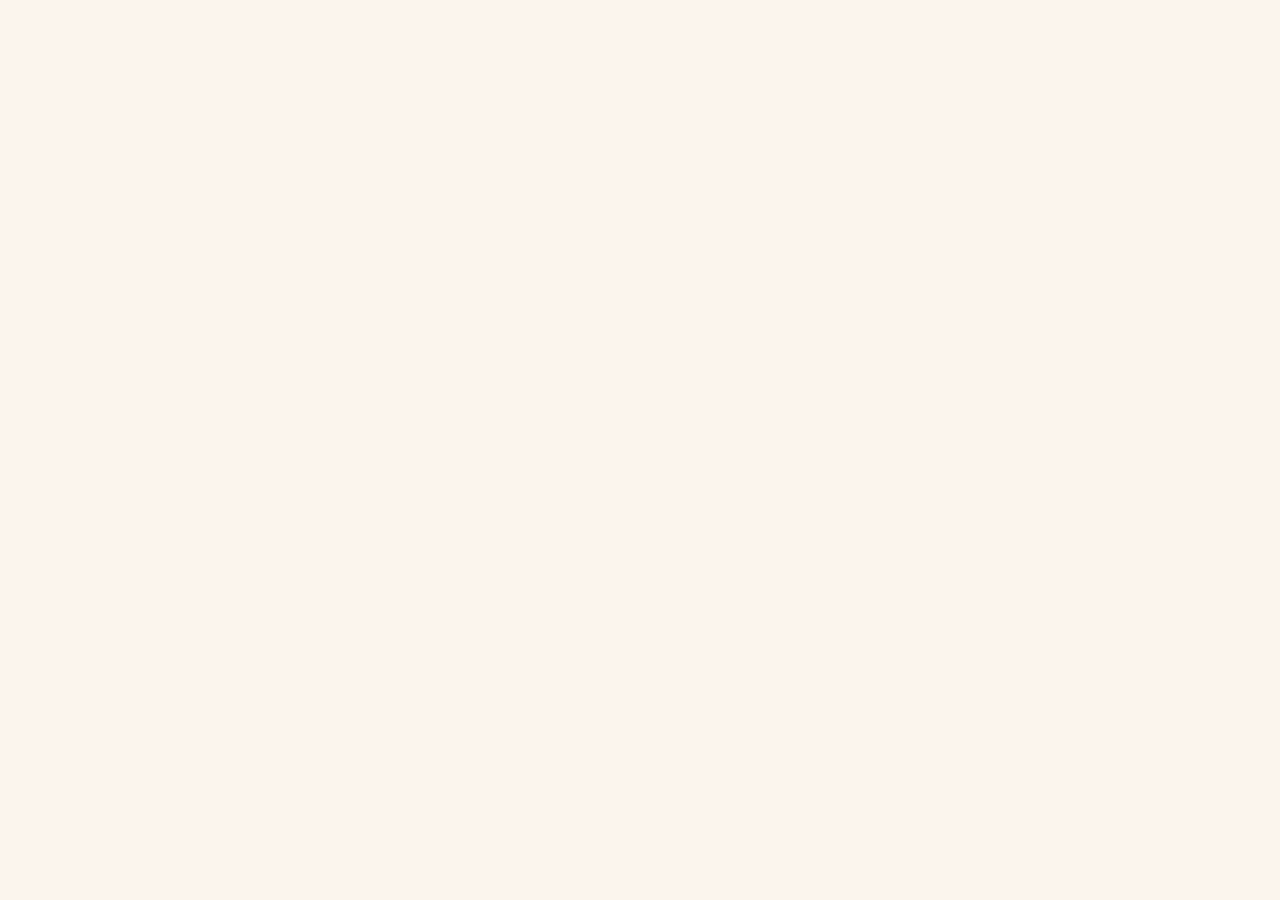
==== commit eafd490b: "Activate warm burgundy site palette Load the warm editorial CSS layer that replaces green accents an" ====
--- a/index.html
+++ b/index.html
@@ -1,5 +1,6 @@
 <!doctype html>
 <html lang="en">
+
 
   <head>
     <meta charset="UTF-8" />
@@ -14,8 +15,10 @@
     <link rel="icon" type="image/png" href="/media/ali-signal-mark.png" />
     <script type="module" crossorigin src="/assets/index-DX0sDzWL.js"></script>
     <link rel="stylesheet" crossorigin href="/assets/index-CYUVjB4l.css">
+<link rel="stylesheet" href="/assets/portfolio-warm.css">
     <script src="/__manus__/debug-collector.js" defer></script>
   </head>
+
 
   <body>
     <script id="manus-runtime">window.__MANUS_HOST_DEV__ = false;
@@ -43,7 +46,7 @@
  *
  * This source code is licensed under the MIT license found in the
  * LICENSE file in the root directory of this source tree.
- */var eu;function mm(){if(eu)return ut;eu=1;var r=Symbol.for("react.transitional.element"),i=Symbol.for("react.portal"),c=Symbol.for("react.fragment"),s=Symbol.for("react.strict_mode"),d=Symbol.for("react.profiler"),m=Symbol.for("react.consumer"),x=Symbol.for("react.context"),R=Symbol.for("react.forward_ref"),C=Symbol.for("react.suspense"),v=Symbol.for("react.memo"),D=Symbol.for("react.lazy"),j=Symbol.iterator;function J(p){return p===null||typeof p!="object"?null:(p=j&&p[j]||p["@@iterator"],typeof p=="function"?p:null)}var at={isMounted:function(){return!1},enqueueForceUpdate:function(){},enqueueReplaceState:function(){},enqueueSetState:function(){}},$=Object.assign,nt={};function ct(p,O,X){this.props=p,this.context=O,this.refs=nt,this.updater=X||at}ct.prototype.isReactComponent={},ct.prototype.setState=function(p,O){if(typeof p!="object"&&typeof p!="function"&&p!=null)throw Error("takes an object of state variables to update or a function which returns an object of state variables.");this.updater.enqueueSetState(this,p,O,"setState")},ct.prototype.forceUpdate=function(p){this.updater.enqueueForceUpdate(this,p,"forceUpdate")};function ht(){}ht.prototype=ct.prototype;function St(p,O,X){this.props=p,this.context=O,this.refs=nt,this.updater=X||at}var _=St.prototype=new ht;_.constructor=St,$(_,ct.prototype),_.isPureReactComponent=!0;var Y=Array.isArray,H={H:null,A:null,T:null,S:null,V:null},it=Object.prototype.hasOwnProperty;function rt(p,O,X,G,Z,st){return X=st.ref,{$$typeof:r,type:p,key:O,ref:X!==void 0?X:null,props:st}}function V(p,O){return rt(p.type,O,void 0,void 0,void 0,p.props)}function xt(p){return typeof p=="object"&&p!==null&&p.$$typeof===r}function Be(p){var O={"=":"=0",":":"=2"};return"$"+p.replace(/[=:]/g,function(X){return O[X]})}var te=/\/+/g;function Bt(p,O){return typeof p=="object"&&p!==null&&p.key!=null?Be(""+p.key):O.toString(36)}function me(){}function Se(p){switch(p.status){case"fulfilled":return p.value;case"rejected":throw p.reason;default:switch(typeof p.status=="string"?p.then(me,me):(p.status="pending",p.then(function(O){p.status==="pending"&&(p.status="fulfilled",p.value=O)},function(O){p.status==="pending"&&(p.status="rejected",p.reason=O)})),p.status){case"fulfilled":return p.value;case"rejected":throw p.reason}}throw p}function Mt(p,O,X,G,Z){var st=typeof p;(st==="undefined"||st==="boolean")&&(p=null);var I=!1;if(p===null)I=!0;else switch(st){case"bigint":case"string":case"number":I=!0;break;case"object":switch(p.$$typeof){case r:case i:I=!0;break;case D:return I=p._init,Mt(I(p._payload),O,X,G,Z)}}if(I)return Z=Z(p),I=G===""?"."+Bt(p,0):G,Y(Z)?(X="",I!=null&&(X=I.replace(te,"$&/")+"/"),Mt(Z,O,X,"",function(Jt){return Jt})):Z!=null&&(xt(Z)&&(Z=V(Z,X+(Z.key==null||p&&p.key===Z.key?"":(""+Z.key).replace(te,"$&/")+"/")+I)),O.push(Z)),1;I=0;var gt=G===""?".":G+":";if(Y(p))for(var Tt=0;Tt<p.length;Tt++)G=p[Tt],st=gt+Bt(G,Tt),I+=Mt(G,O,X,st,Z);else if(Tt=J(p),typeof Tt=="function")for(p=Tt.call(p),Tt=0;!(G=p.next()).done;)G=G.value,st=gt+Bt(G,Tt++),I+=Mt(G,O,X,st,Z);else if(st==="object"){if(typeof p.then=="function")return Mt(Se(p),O,X,G,Z);throw O=String(p),Error("Objects are not valid as a React child (found: "+(O==="[object Object]"?"object with keys {"+Object.keys(p).join(", ")+"}":O)+"). If you meant to render a collection of children, use an array instead.")}return I}function A(p,O,X){if(p==null)return p;var G=[],Z=0;return Mt(p,G,"","",function(st){return O.call(X,st,Z++)}),G}function q(p){if(p._status===-1){var O=p._result;O=O(),O.then(function(X){(p._status===0||p._status===-1)&&(p._status=1,p._result=X)},function(X){(p._status===0||p._status===-1)&&(p._status=2,p._result=X)}),p._status===-1&&(p._status=0,p._result=O)}if(p._status===1)return p._result.default;throw p._result}var B=typeof reportError=="function"?reportError:function(p){if(typeof window=="object"&&typeof window.ErrorEvent=="function"){var O=new window.ErrorEvent("error",{bubbles:!0,cancelable:!0,message:typeof p=="object"&&p!==null&&typeof p.message=="string"?String(p.message):String(p),error:p});if(!window.dispatchEvent(O))return}else if(typeof process=="object"&&typeof process.emit=="function"){process.emit("uncaughtException",p);return}console.error(p)};function bt(){}return ut.Children={map:A,forEach:function(p,O,X){A(p,function(){O.apply(this,arguments)},X)},count:function(p){var O=0;return A(p,function(){O++}),O},toArray:function(p){return A(p,function(O){return O})||[]},only:function(p){if(!xt(p))throw Error("React.Children.only expected to receive a single React element child.");return p}},ut.Component=ct,ut.Fragment=c,ut.Profiler=d,ut.PureComponent=St,ut.StrictMode=s,ut.Suspense=C,ut.__CLIENT_INTERNALS_DO_NOT_USE_OR_WARN_USERS_THEY_CANNOT_UPGRADE=H,ut.__COMPILER_RUNTIME={__proto__:null,c:function(p){return H.H.useMemoCache(p)}},ut.cache=function(p){return function(){return p.apply(null,arguments)}},ut.cloneElement=function(p,O,X){if(p==null)throw Error("The argument must be a React element, but you passed "+p+".");var G=$({},p.props),Z=p.key,st=void 0;if(O!=null)for(I in O.ref!==void 0&&(st=void 0),O.key!==void 0&&(Z=""+O.key),O)!it.call(O,I)||I==="key"||I==="__self"||I==="__source"||I==="ref"&&O.ref===void 0||(G[I]=O[I]);var I=arguments.length-2;if(I===1)G.children=X;else if(1<I){for(var gt=Array(I),Tt=0;Tt<I;Tt++)gt[Tt]=arguments[Tt+2];G.children=gt}return rt(p.type,Z,void 0,void 0,st,G)},ut.createContext=function(p){return p={$$typeof:x,_currentValue:p,_currentValue2:p,_threadCount:0,Provider:null,Consumer:null},p.Provider=p,p.Consumer={$$typeof:m,_context:p},p},ut.createElement=function(p,O,X){var G,Z={},st=null;if(O!=null)for(G in O.key!==void 0&&(st=""+O.key),O)it.call(O,G)&&G!=="key"&&G!=="__self"&&G!=="__source"&&(Z[G]=O[G]);var I=arguments.length-2;if(I===1)Z.children=X;else if(1<I){for(var gt=Array(I),Tt=0;Tt<I;Tt++)gt[Tt]=arguments[Tt+2];Z.children=gt}if(p&&p.defaultProps)for(G in I=p.defaultProps,I)Z[G]===void 0&&(Z[G]=I[G]);return rt(p,st,void 0,void 0,null,Z)},ut.createRef=function(){return{current:null}},ut.forwardRef=function(p){return{$$typeof:R,render:p}},ut.isValidElement=xt,ut.lazy=function(p){return{$$typeof:D,_payload:{_status:-1,_result:p},_init:q}},ut.memo=function(p,O){return{$$typeof:v,type:p,compare:O===void 0?null:O}},ut.startTransition=function(p){var O=H.T,X={};H.T=X;try{var G=p(),Z=H.S;Z!==null&&Z(X,G),typeof G=="object"&&G!==null&&typeof G.then=="function"&&G.then(bt,B)}catch(st){B(st)}finally{H.T=O}},ut.unstable_useCacheRefresh=function(){return H.H.useCacheRefresh()},ut.use=function(p){return H.H.use(p)},ut.useActionState=function(p,O,X){return H.H.useActionState(p,O,X)},ut.useCallback=function(p,O){return H.H.useCallback(p,O)},ut.useContext=function(p){return H.H.useContext(p)},ut.useDebugValue=function(){},ut.useDeferredValue=function(p,O){return H.H.useDeferredValue(p,O)},ut.useEffect=function(p,O,X){var G=H.H;if(typeof X=="function")throw Error("useEffect CRUD overload is not enabled in this build of React.");return G.useEffect(p,O)},ut.useId=function(){return H.H.useId()},ut.useImperativeHandle=function(p,O,X){return H.H.useImperativeHandle(p,O,X)},ut.useInsertionEffect=function(p,O){return H.H.useInsertionEffect(p,O)},ut.useLayoutEffect=function(p,O){return H.H.useLayoutEffect(p,O)},ut.useMemo=function(p,O){return H.H.useMemo(p,O)},ut.useOptimistic=function(p,O){return H.H.useOptimistic(p,O)},ut.useReducer=function(p,O,X){return H.H.useReducer(p,O,X)},ut.useRef=function(p){return H.H.useRef(p)},ut.useState=function(p){return H.H.useState(p)},ut.useSyncExternalStore=function(p,O,X){return H.H.useSyncExternalStore(p,O,X)},ut.useTransition=function(){return H.H.useTransition()},ut.version="19.1.1",ut}var lu;function _r(){return lu||(lu=1,zr.exports=mm()),zr.exports}var kr={exports:{}},he={};/**
+ */var eu;function mm(){if(eu)return ut;eu=1;var r=Symbol.for("react.transitional.element"),i=Symbol.for("react.portal"),c=Symbol.for("react.fragment"),s=Symbol.for("react.strict_mode"),d=Symbol.for("react.profiler"),m=Symbol.for("react.consumer"),x=Symbol.for("react.context"),R=Symbol.for("react.forward_ref"),C=Symbol.for("react.suspense"),v=Symbol.for("react.memo"),D=Symbol.for("react.lazy"),j=Symbol.iterator;function J(p){return p===null||typeof p!="object"?null:(p=j&&p[j]||p["@@iterator"],typeof p=="function"?p:null)}var at={isMounted:function(){return!1},enqueueForceUpdate:function(){},enqueueReplaceState:function(){},enqueueSetState:function(){}},$=Object.assign,nt={};function ct(p,O,X){this.props=p,this.context=O,this.refs=nt,this.updater=X||at}ct.prototype.isReactComponent={},ct.prototype.setState=function(p,O){if(typeof p!="object"&&typeof p!="function"&&p!=null)throw Error("takes an object of state variables to update or a function which returns an object of state variables.");this.updater.enqueueSetState(this,p,O,"setState")},ct.prototype.forceUpdate=function(p){this.updater.enqueueForceUpdate(this,p,"forceUpdate")};function ht(){}ht.prototype=ct.prototype;function St(p,O,X){this.props=p,this.context=O,this.refs=nt,this.updater=X||at}var _=St.prototype=new ht;_.constructor=St,$(_,ct.prototype),_.isPureReactComponent=!0;var Y=Array.isArray,H={H:null,A:null,T:null,S:null,V:null},it=Object.prototype.hasOwnProperty;function rt(p,O,X,G,Z,st){return X=st.ref,{$$typeof:r,type:p,key:O,ref:X!==void 0?X:null,props:st}}function V(p,O){return rt(p.type,O,void 0,void 0,void 0,p.props)}function xt(p){return typeof p=="object"&&p!==null&&p.$$typeof===r}function Be(p){var O={"=":"=0",":":"=2"};return"$"+p.replace(/[=:]/g,function(X){return O[X]})}var te=/\/+/g;function Bt(p,O){return typeof p=="object"&&p!==null&&p.key!=null?Be(""+p.key):O.toString(36)}function me(){}function Se(p){switch(p.status){case"fulfilled":return p.value;case"rejected":throw p.reason;default:switch(typeof p.status=="string"?p.then(me,me):(p.status="pending",p.then(function(O){p.status==="pending"&&(p.status="ful
  * @license React
  * react-dom.production.js
  *
@@ -59,30 +62,11 @@
  *
  * This source code is licensed under the MIT license found in the
  * LICENSE file in the root directory of this source tree.
- */var ou;function ym(){if(ou)return Pn;ou=1;var r=hm(),i=_r(),c=pm();function s(t){var e="https://react.dev/errors/"+t;if(1<arguments.length){e+="?args[]="+encodeURIComponent(arguments[1]);for(var l=2;l<arguments.length;l++)e+="&args[]="+encodeURIComponent(arguments[l])}return"Minified React error #"+t+"; visit "+e+" for the full message or use the non-minified dev environment for full errors and additional helpful warnings."}function d(t){return!(!t||t.nodeType!==1&&t.nodeType!==9&&t.nodeType!==11)}function m(t){var e=t,l=t;if(t.alternate)for(;e.return;)e=e.return;else{t=e;do e=t,(e.flags&4098)!==0&&(l=e.return),t=e.return;while(t)}return e.tag===3?l:null}function x(t){if(t.tag===13){var e=t.memoizedState;if(e===null&&(t=t.alternate,t!==null&&(e=t.memoizedState)),e!==null)return e.dehydrated}return null}function R(t){if(m(t)!==t)throw Error(s(188))}function C(t){var e=t.alternate;if(!e){if(e=m(t),e===null)throw Error(s(188));return e!==t?null:t}for(var l=t,a=e;;){var n=l.return;if(n===null)break;var o=n.alternate;if(o===null){if(a=n.return,a!==null){l=a;continue}break}if(n.child===o.child){for(o=n.child;o;){if(o===l)return R(n),t;if(o===a)return R(n),e;o=o.sibling}throw Error(s(188))}if(l.return!==a.return)l=n,a=o;else{for(var u=!1,f=n.child;f;){if(f===l){u=!0,l=n,a=o;break}if(f===a){u=!0,a=n,l=o;break}f=f.sibling}if(!u){for(f=o.child;f;){if(f===l){u=!0,l=o,a=n;break}if(f===a){u=!0,a=o,l=n;break}f=f.sibling}if(!u)throw Error(s(189))}}if(l.alternate!==a)throw Error(s(190))}if(l.tag!==3)throw Error(s(188));return l.stateNode.current===l?t:e}function v(t){var e=t.tag;if(e===5||e===26||e===27||e===6)return t;for(t=t.child;t!==null;){if(e=v(t),e!==null)return e;t=t.sibling}return null}var D=Object.assign,j=Symbol.for("react.element"),J=Symbol.for("react.transitional.element"),at=Symbol.for("react.portal"),$=Symbol.for("react.fragment"),nt=Symbol.for("react.strict_mode"),ct=Symbol.for("react.profiler"),ht=Symbol.for("react.provider"),St=Symbol.for("react.consumer"),_=Symbol.for("react.context"),Y=Symbol.for("react.forward_ref"),H=Symbol.for("react.suspense"),it=Symbol.for("react.suspense_list"),rt=Symbol.for("react.memo"),V=Symbol.for("react.lazy"),xt=Symbol.for("react.activity"),Be=Symbol.for("react.memo_cache_sentinel"),te=Symbol.iterator;function Bt(t){return t===null||typeof t!="object"?null:(t=te&&t[te]||t["@@iterator"],typeof t=="function"?t:null)}var me=Symbol.for("react.client.reference");function Se(t){if(t==null)return null;if(typeof t=="function")return t.$$typeof===me?null:t.displayName||t.name||null;if(typeof t=="string")return t;switch(t){case $:return"Fragment";case ct:return"Profiler";case nt:return"StrictMode";case H:return"Suspense";case it:return"SuspenseList";case xt:return"Activity"}if(typeof t=="object")switch(t.$$typeof){case at:return"Portal";case _:return(t.displayName||"Context")+".Provider";case St:return(t._context.displayName||"Context")+".Consumer";case Y:var e=t.render;return t=t.displayName,t||(t=e.displayName||e.name||"",t=t!==""?"ForwardRef("+t+")":"ForwardRef"),t;case rt:return e=t.displayName||null,e!==null?e:Se(t.type)||"Memo";case V:e=t._payload,t=t._init;try{return Se(t(e))}catch{}}return null}var Mt=Array.isArray,A=i.__CLIENT_INTERNALS_DO_NOT_USE_OR_WARN_USERS_THEY_CANNOT_UPGRADE,q=c.__DOM_INTERNALS_DO_NOT_USE_OR_WARN_USERS_THEY_CANNOT_UPGRADE,B={pending:!1,data:null,method:null,action:null},bt=[],p=-1;function O(t){return{current:t}}function X(t){0>p||(t.current=bt[p],bt[p]=null,p--)}function G(t,e){p++,bt[p]=t.current,t.current=e}var Z=O(null),st=O(null),I=O(null),gt=O(null);function Tt(t,e){switch(G(I,e),G(st,t),G(Z,null),e.nodeType){case 9:case 11:t=(t=e.documentElement)&&(t=t.namespaceURI)?Hh(t):0;break;default:if(t=e.tagName,e=e.namespaceURI)e=Hh(e),t=Uh(e,t);else switch(t){case"svg":t=1;break;case"math":t=2;break;default:t=0}}X(Z),G(Z,t)}function Jt(){X(Z),X(st),X(I)}function Ke(t){t.memoizedState!==null&&G(gt,t);var e=Z.current,l=Uh(e,t.type);e!==l&&(G(st,t),G(Z,l))}function Ce(t){st.current===t&&(X(Z),X(st)),gt.current===t&&(X(gt),Wo._currentValue=B)}var Pe=Object.prototype.hasOwnProperty,yl=r.unstable_scheduleCallback,sn=r.unstable_cancelCallback,Ca=r.unstable_shouldYield,ri=r.unstable_requestPaint,ge=r.unstable_now,si=r.unstable_getCurrentPriorityLevel,Ul=r.unstable_ImmediatePriority,Fn=r.unstable_UserBlockingPriority,nl=r.unstable_NormalPriority,ci=r.unstable_LowPriority,Gl=r.unstable_IdlePriority,ui=r.log,Ea=r.unstable_setDisableYieldValue,ql=null,Wt=null;function Je(t){if(typeof ui=="function"&&Ea(t),Wt&&typeof Wt.setStrictMode=="function")try{Wt.setStrictMode(ql,t)}catch{}}var $t=Math.clz32?Math.clz32:fi,di=Math.log,Ta=Math.LN2;function fi(t){return t>>>=0,t===0?32:31-(di(t)/Ta|0)|0}var L=256,cn=4194304;function vl(t){var e=t&42;if(e!==0)return e;switch(t&-t){case 1:return 1;case 2:return 2;case 4:return 4;case 8:return 8;case 16:return 16;case 32:return 32;case 64:return 64;case 128:return 128;case 256:case 512:case 1024:case 2048:case 4096:case 8192:case 16384:case 32768:case 65536:case 131072:case 262144:case 524288:case 1048576:case 2097152:return t&4194048;case 4194304:case 8388608:case 16777216:case 33554432:return t&62914560;case 67108864:return 67108864;case 134217728:return 134217728;case 268435456:return 268435456;case 536870912:return 536870912;case 1073741824:return 0;default:return t}}function un(t,e,l){var a=t.pendingLanes;if(a===0)return 0;var n=0,o=t.suspendedLanes,u=t.pingedLanes;t=t.warmLanes;var f=a&134217727;return f!==0?(a=f&~o,a!==0?n=vl(a):(u&=f,u!==0?n=vl(u):l||(l=f&~t,l!==0&&(n=vl(l))))):(f=a&~o,f!==0?n=vl(f):u!==0?n=vl(u):l||(l=a&~t,l!==0&&(n=vl(l)))),n===0?0:e!==0&&e!==n&&(e&o)===0&&(o=n&-n,l=e&-e,o>=l||o===32&&(l&4194048)!==0)?e:n}function Dt(t,e){return(t.pendingLanes&~(t.suspendedLanes&~t.pingedLanes)&e)===0}function In(t,e){switch(t){case 1:case 2:case 4:case 8:case 64:return e+250;case 16:case 32:case 128:case 256:case 512:case 1024:case 2048:case 4096:case 8192:case 16384:case 32768:case 65536:case 131072:case 262144:case 524288:case 1048576:case 2097152:return e+5e3;case 4194304:case 8388608:case 16777216:case 33554432:return-1;case 67108864:case 134217728:case 268435456:case 536870912:case 1073741824:return-1;default:return-1}}function to(){var t=L;return L<<=1,(L&4194048)===0&&(L=256),t}function hi(){var t=cn;return cn<<=1,(cn&62914560)===0&&(cn=4194304),t}function eo(t){for(var e=[],l=0;31>l;l++)e.push(t);return e}function Da(t,e){t.pendingLanes|=e,e!==268435456&&(t.suspendedLanes=0,t.pingedLanes=0,t.warmLanes=0)}function Ir(t,e,l,a,n,o){var u=t.pendingLanes;t.pendingLanes=l,t.suspendedLanes=0,t.pingedLanes=0,t.warmLanes=0,t.expiredLanes&=l,t.entangledLanes&=l,t.errorRecoveryDisabledLanes&=l,t.shellSuspendCounter=0;var f=t.entanglements,g=t.expirationTimes,S=t.hiddenUpdates;for(l=u&~l;0<l;){var N=31-$t(l),k=1<<N;f[N]=0,g[N]=-1;var E=S[N];if(E!==null)for(S[N]=null,N=0;N<E.length;N++){var T=E[N];T!==null&&(T.lane&=-536870913)}l&=~k}a!==0&&mi(t,a,0),o!==0&&n===0&&t.tag!==0&&(t.suspendedLanes|=o&~(u&~e))}function mi(t,e,l){t.pendingLanes|=e,t.suspendedLanes&=~e;var a=31-$t(e);t.entangledLanes|=e,t.entanglements[a]=t.entanglements[a]|1073741824|l&4194090}function gi(t,e){var l=t.entangledLanes|=e;for(t=t.entanglements;l;){var a=31-$t(l),n=1<<a;n&e|t[a]&e&&(t[a]|=e),l&=~n}}function lo(t){switch(t){case 2:t=1;break;case 8:t=4;break;case 32:t=16;break;case 256:case 512:case 1024:case 2048:case 4096:case 8192:case 16384:case 32768:case 65536:case 131072:case 262144:case 524288:case 1048576:case 2097152:case 4194304:case 8388608:case 16777216:case 33554432:t=128;break;case 268435456:t=134217728;break;default:t=0}return t}function ao(t){return t&=-t,2<t?8<t?(t&134217727)!==0?32:268435456:8:2}function pi(){var t=q.p;return t!==0?t:(t=window.event,t===void 0?32:nm(t.type))}function ts(t,e){var l=q.p;try{return q.p=t,e()}finally{q.p=l}}var ol=Math.random().toString(36).slice(2),ee="__reactFiber$"+ol,pe="__reactProps$"+ol,Yl="__reactContainer$"+ol,no="__reactEvents$"+ol,es="__reactListeners$"+ol,ls="__reactHandles$"+ol,yi="__reactResources$"+ol,Ma="__reactMarker$"+ol;function oo(t){delete t[ee],delete t[pe],delete t[no],delete t[es],delete t[ls]}function Vl(t){var e=t[ee];if(e)return e;for(var l=t.parentNode;l;){if(e=l[Yl]||l[ee]){if(l=e.alternate,e.child!==null||l!==null&&l.child!==null)for(t=Vh(t);t!==null;){if(l=t[ee])return l;t=Vh(t)}return e}t=l,l=t.parentNode}return null}function Xl(t){if(t=t[ee]||t[Yl]){var e=t.tag;if(e===5||e===6||e===13||e===26||e===27||e===3)return t}return null}function Aa(t){var e=t.tag;if(e===5||e===26||e===27||e===6)return t.stateNode;throw Error(s(33))}function Zl(t){var e=t[yi];return e||(e=t[yi]={hoistableStyles:new Map,hoistableScripts:new Map}),e}function Vt(t){t[Ma]=!0}var vi=new Set,bi={};function bl(t,e){We(t,e),We(t+"Capture",e)}function We(t,e){for(bi[t]=e,t=0;t<e.length;t++)vi.add(e[t])}var as=RegExp("^[:A-Z_a-z\\u00C0-\\u00D6\\u00D8-\\u00F6\\u00F8-\\u02FF\\u0370-\\u037D\\u037F-\\u1FFF\\u200C-\\u200D\\u2070-\\u218F\\u2C00-\\u2FEF\\u3001-\\uD7FF\\uF900-\\uFDCF\\uFDF0-\\uFFFD][:A-Z_a-z\\u00C0-\\u00D6\\u00D8-\\u00F6\\u00F8-\\u02FF\\u0370-\\u037D\\u037F-\\u1FFF\\u200C-\\u200D\\u2070-\\u218F\\u2C00-\\u2FEF\\u3001-\\uD7FF\\uF900-\\uFDCF\\uFDF0-\\uFFFD\\-.0-9\\u00B7\\u0300-\\u036F\\u203F-\\u2040]*$"),xi={},wi={};function Ra(t){return Pe.call(wi,t)?!0:Pe.call(xi,t)?!1:as.test(t)?wi[t]=!0:(xi[t]=!0,!1)}function M(t,e,l){if(Ra(e))if(l===null)t.removeAttribute(e);else{switch(typeof l){case"undefined":case"function":case"symbol":t.removeAttribute(e);return;case"boolean":var a=e.toLowerCase().slice(0,5);if(a!=="data-"&&a!=="aria-"){t.removeAttribute(e);return}}t.setAttribute(e,""+l)}}function tt(t,e,l){if(l===null)t.removeAttribute(e);else{switch(typeof l){case"undefined":case"function":case"symbol":case"boolean":t.removeAttribute(e);return}t.setAttribute(e,""+l)}}function Ot(t,e,l,a){if(a===null)t.removeAttribute(l);else{switch(typeof a){case"undefined":case"function":case"symbol":case"boolean":t.removeAttribute(l);return}t.setAttributeNS(e,l,""+a)}}var le,Ee;function ae(t){if(le===void 0)try{throw Error()}catch(l){var e=l.stack.trim().match(/\n( *(at )?)/);le=e&&e[1]||"",Ee=-1<l.stack.indexOf(`
+ */var ou;function ym(){if(ou)return Pn;ou=1;var r=hm(),i=_r(),c=pm();function s(t){var e="https://react.dev/errors/"+t;if(1<arguments.length){e+="?args[]="+encodeURIComponent(arguments[1]);for(var l=2;l<arguments.length;l++)e+="&args[]="+encodeURIComponent(arguments[l])}return"Minified React error #"+t+"; visit "+e+" for the full message or use the non-minified dev environment for full errors and additional helpful warnings."}function d(t){return!(!t||t.nodeType!==1&&t.nodeType!==9&&t.nodeType!==11)}function m(t){var e=t,l=t;if(t.alternate)for(;e.return;)e=e.return;else{t=e;do e=t,(e.flags&4098)!==0&&(l=e.return),t=e.return;while(t)}return e.tag===3?l:null}function x(t){if(t.tag===13){var e=t.memoizedState;if(e===null&&(t=t.alternate,t!==null&&(e=t.memoizedState)),e!==null)return e.dehydrated}return null}function R(t){if(m(t)!==t)throw Error(s(188))}function C(t){var e=t.alternate;if(!e){if(e=m(t),e===null)throw Error(s(188));return e!==t?null:t}for(var l=t,a=e;;){var n=l.return;if(n===null)break;var o=n.alternate;if(o===null){if(a=n.return,a!==null){l=a;continue}break}if(n.child===o.child){for(o=n.child;o;){if(o===l)return R(n),t;if(o===a)return R(n),e;o=o.sibling}throw Error(s(188))}if(l.return!==a.return)l=n,a=o;else{for(var u=!1,f=n.child;f;){if(f===l){u=!0,l=n,a=o;break}if(f===a){u=!0,a=n,l=o;break}f=f.sibling}if(!u){for(f=o.child;f;){if(f===l){u=!0,l=o,a=n;break}if(f===a){u=!0,a=o,l=n;break}f=f.sibling}if(!u)throw Error(s(189))}}if(l.alternate!==a)throw Error(s(190))}if(l.tag!==3)throw Error(s(188));return l.stateNode.current===l?t:e}function v(t){var e=t.tag;if(e===5||e===26||e===27||e===6)return t;for(t=t.child;t!==null;){if(e=v(t),e!==null)return e;t=t.sibling}return null}var D=Object.assign,j=Symbol.for("react.element"),J=Symbol.for("react.transitional.element"),at=Symbol.for("react.portal"),$=Symbol.for("react.fragment"),nt=Symbol.for("react.strict_mode"),ct=Symbol.for("react.profiler"),ht=Symbol.for("react.provider"),St=Symbol.for("react.consumer"),_=Symbol.for("react.context"),Y=Symbol.for("react.forward_ref"),H=Symbol.for("react.suspense"),it=Symbol.for("react.suspen
     at`)?" (<anonymous>)":-1<l.stack.indexOf("@")?"@unknown:0:0":""}return`
 `+le+t+Ee}var Le=!1;function He(t,e){if(!t||Le)return"";Le=!0;var l=Error.prepareStackTrace;Error.prepareStackTrace=void 0;try{var a={DetermineComponentFrameRoot:function(){try{if(e){var k=function(){throw Error()};if(Object.defineProperty(k.prototype,"props",{set:function(){throw Error()}}),typeof Reflect=="object"&&Reflect.construct){try{Reflect.construct(k,[])}catch(T){var E=T}Reflect.construct(t,[],k)}else{try{k.call()}catch(T){E=T}t.call(k.prototype)}}else{try{throw Error()}catch(T){E=T}(k=t())&&typeof k.catch=="function"&&k.catch(function(){})}}catch(T){if(T&&E&&typeof T.stack=="string")return[T.stack,E.stack]}return[null,null]}};a.DetermineComponentFrameRoot.displayName="DetermineComponentFrameRoot";var n=Object.getOwnPropertyDescriptor(a.DetermineComponentFrameRoot,"name");n&&n.configurable&&Object.defineProperty(a.DetermineComponentFrameRoot,"name",{value:"DetermineComponentFrameRoot"});var o=a.DetermineComponentFrameRoot(),u=o[0],f=o[1];if(u&&f){var g=u.split(`
 `),S=f.split(`
 `);for(n=a=0;a<g.length&&!g[a].includes("DetermineComponentFrameRoot");)a++;for(;n<S.length&&!S[n].includes("DetermineComponentFrameRoot");)n++;if(a===g.length||n===S.length)for(a=g.length-1,n=S.length-1;1<=a&&0<=n&&g[a]!==S[n];)n--;for(;1<=a&&0<=n;a--,n--)if(g[a]!==S[n]){if(a!==1||n!==1)do if(a--,n--,0>n||g[a]!==S[n]){var N=`
 `+g[a].replace(" at new "," at ");return t.displayName&&N.includes("<anonymous>")&&(N=N.replace("<anonymous>",t.displayName)),N}while(1<=a&&0<=n);break}}}finally{Le=!1,Error.prepareStackTrace=l}return(l=t?t.displayName||t.name:"")?ae(l):""}function Ql(t){switch(t.tag){case 26:case 27:case 5:return ae(t.type);case 16:return ae("Lazy");case 13:return ae("Suspense");case 19:return ae("SuspenseList");case 0:case 15:return He(t.type,!1);case 11:return He(t.type.render,!1);case 1:return He(t.type,!0);case 31:return ae("Activity");default:return""}}function xl(t){try{var e="";do e+=Ql(t),t=t.return;while(t);return e}catch(l){return`
 Error generating stack: `+l.message+`
-`+l.stack}}function Xt(t){switch(typeof t){case"bigint":case"boolean":case"number":case"string":case"undefined":return t;case"object":return t;default:return""}}function il(t){var e=t.type;return(t=t.nodeName)&&t.toLowerCase()==="input"&&(e==="checkbox"||e==="radio")}function ve(t){var e=il(t)?"checked":"value",l=Object.getOwnPropertyDescriptor(t.constructor.prototype,e),a=""+t[e];if(!t.hasOwnProperty(e)&&typeof l<"u"&&typeof l.get=="function"&&typeof l.set=="function"){var n=l.get,o=l.set;return Object.defineProperty(t,e,{configurable:!0,get:function(){return n.call(this)},set:function(u){a=""+u,o.call(this,u)}}),Object.defineProperty(t,e,{enumerable:l.enumerable}),{getValue:function(){return a},setValue:function(u){a=""+u},stopTracking:function(){t._valueTracker=null,delete t[e]}}}}function re(t){t._valueTracker||(t._valueTracker=ve(t))}function rl(t){if(!t)return!1;var e=t._valueTracker;if(!e)return!0;var l=e.getValue(),a="";return t&&(a=il(t)?t.checked?"true":"false":t.value),t=a,t!==l?(e.setValue(t),!0):!1}function wl(t){if(t=t||(typeof document<"u"?document:void 0),typeof t>"u")return null;try{return t.activeElement||t.body}catch{return t.body}}var dn=/[\n"\\]/g;function se(t){return t.replace(dn,function(e){return"\\"+e.charCodeAt(0).toString(16)+" "})}function Kl(t,e,l,a,n,o,u,f){t.name="",u!=null&&typeof u!="function"&&typeof u!="symbol"&&typeof u!="boolean"?t.type=u:t.removeAttribute("type"),e!=null?u==="number"?(e===0&&t.value===""||t.value!=e)&&(t.value=""+Xt(e)):t.value!==""+Xt(e)&&(t.value=""+Xt(e)):u!=="submit"&&u!=="reset"||t.removeAttribute("value"),e!=null?Pl(t,u,Xt(e)):l!=null?Pl(t,u,Xt(l)):a!=null&&t.removeAttribute("value"),n==null&&o!=null&&(t.defaultChecked=!!o),n!=null&&(t.checked=n&&typeof n!="function"&&typeof n!="symbol"),f!=null&&typeof f!="function"&&typeof f!="symbol"&&typeof f!="boolean"?t.name=""+Xt(f):t.removeAttribute("name")}function Na(t,e,l,a,n,o,u,f){if(o!=null&&typeof o!="function"&&typeof o!="symbol"&&typeof o!="boolean"&&(t.type=o),e!=null||l!=null){if(!(o!=="submit"&&o!=="reset"||e!=null))return;l=l!=null?""+Xt(l):"",e=e!=null?""+Xt(e):l,f||e===t.value||(t.value=e),t.defaultValue=e}a=a??n,a=typeof a!="function"&&typeof a!="symbol"&&!!a,t.checked=f?t.checked:!!a,t.defaultChecked=!!a,u!=null&&typeof u!="function"&&typeof u!="symbol"&&typeof u!="boolean"&&(t.name=u)}function Pl(t,e,l){e==="number"&&wl(t.ownerDocument)===t||t.defaultValue===""+l||(t.defaultValue=""+l)}function $e(t,e,l,a){if(t=t.options,e){e={};for(var n=0;n<l.length;n++)e["$"+l[n]]=!0;for(l=0;l<t.length;l++)n=e.hasOwnProperty("$"+t[l].value),t[l].selected!==n&&(t[l].selected=n),n&&a&&(t[l].defaultSelected=!0)}else{for(l=""+Xt(l),e=null,n=0;n<t.length;n++){if(t[n].value===l){t[n].selected=!0,a&&(t[n].defaultSelected=!0);return}e!==null||t[n].disabled||(e=t[n])}e!==null&&(e.selected=!0)}}function za(t,e,l){if(e!=null&&(e=""+Xt(e),e!==t.value&&(t.value=e),l==null)){t.defaultValue!==e&&(t.defaultValue=e);return}t.defaultValue=l!=null?""+Xt(l):""}function _a(t,e,l,a){if(e==null){if(a!=null){if(l!=null)throw Error(s(92));if(Mt(a)){if(1<a.length)throw Error(s(93));a=a[0]}l=a}l==null&&(l=""),e=l}l=Xt(e),t.defaultValue=l,a=t.textContent,a===l&&a!==""&&a!==null&&(t.value=a)}function Fe(t,e){if(e){var l=t.firstChild;if(l&&l===t.lastChild&&l.nodeType===3){l.nodeValue=e;return}}t.textContent=e}var fn=new Set("animationIterationCount aspectRatio borderImageOutset borderImageSlice borderImageWidth boxFlex boxFlexGroup boxOrdinalGroup columnCount columns flex flexGrow flexPositive flexShrink flexNegative flexOrder gridArea gridRow gridRowEnd gridRowSpan gridRowStart gridColumn gridColumnEnd gridColumnSpan gridColumnStart fontWeight lineClamp lineHeight opacity order orphans scale tabSize widows zIndex zoom fillOpacity floodOpacity stopOpacity strokeDasharray strokeDashoffset strokeMiterlimit strokeOpacity strokeWidth MozAnimationIterationCount MozBoxFlex MozBoxFlexGroup MozLineClamp msAnimationIterationCount msFlex msZoom msFlexGrow msFlexNegative msFlexOrder msFlexPositive msFlexShrink msGridColumn msGridColumnSpan msGridRow msGridRowSpan WebkitAnimationIterationCount WebkitBoxFlex WebKitBoxFlexGroup WebkitBoxOrdinalGroup WebkitColumnCount WebkitColumns WebkitFlex WebkitFlexGrow WebkitFlexPositive WebkitFlexShrink WebkitLineClamp".split(" "));function ka(t,e,l){var a=e.indexOf("--")===0;l==null||typeof l=="boolean"||l===""?a?t.setProperty(e,""):e==="float"?t.cssFloat="":t[e]="":a?t.setProperty(e,l):typeof l!="number"||l===0||fn.has(e)?e==="float"?t.cssFloat=l:t[e]=(""+l).trim():t[e]=l+"px"}function Oa(t,e,l){if(e!=null&&typeof e!="object")throw Error(s(62));if(t=t.style,l!=null){for(var a in l)!l.hasOwnProperty(a)||e!=null&&e.hasOwnProperty(a)||(a.indexOf("--")===0?t.setProperty(a,""):a==="float"?t.cssFloat="":t[a]="");for(var n in e)a=e[n],e.hasOwnProperty(n)&&l[n]!==a&&ka(t,n,a)}else for(var o in e)e.hasOwnProperty(o)&&ka(t,o,e[o])}function ja(t){if(t.indexOf("-")===-1)return!1;switch(t){case"annotation-xml":case"color-profile":case"font-face":case"font-face-src":case"font-face-uri":case"font-face-format":case"font-face-name":case"missing-glyph":return!1;default:return!0}}var Si=new Map([["acceptCharset","accept-charset"],["htmlFor","for"],["httpEquiv","http-equiv"],["crossOrigin","crossorigin"],["accentHeight","accent-height"],["alignmentBaseline","alignment-baseline"],["arabicForm","arabic-form"],["baselineShift","baseline-shift"],["capHeight","cap-height"],["clipPath","clip-path"],["clipRule","clip-rule"],["colorInterpolation","color-interpolation"],["colorInterpolationFilters","color-interpolation-filters"],["colorProfile","color-profile"],["colorRendering","color-rendering"],["dominantBaseline","dominant-baseline"],["enableBackground","enable-background"],["fillOpacity","fill-opacity"],["fillRule","fill-rule"],["floodColor","flood-color"],["floodOpacity","flood-opacity"],["fontFamily","font-family"],["fontSize","font-size"],["fontSizeAdjust","font-size-adjust"],["fontStretch","font-stretch"],["fontStyle","font-style"],["fontVariant","font-variant"],["fontWeight","font-weight"],["glyphName","glyph-name"],["glyphOrientationHorizontal","glyph-orientation-horizontal"],["glyphOrientationVertical","glyph-orientation-vertical"],["horizAdvX","horiz-adv-x"],["horizOriginX","horiz-origin-x"],["imageRendering","image-rendering"],["letterSpacing","letter-spacing"],["lightingColor","lighting-color"],["markerEnd","marker-end"],["markerMid","marker-mid"],["markerStart","marker-start"],["overlinePosition","overline-position"],["overlineThickness","overline-thickness"],["paintOrder","paint-order"],["panose-1","panose-1"],["pointerEvents","pointer-events"],["renderingIntent","rendering-intent"],["shapeRendering","shape-rendering"],["stopColor","stop-color"],["stopOpacity","stop-opacity"],["strikethroughPosition","strikethrough-position"],["strikethroughThickness","strikethrough-thickness"],["strokeDasharray","stroke-dasharray"],["strokeDashoffset","stroke-dashoffset"],["strokeLinecap","stroke-linecap"],["strokeLinejoin","stroke-linejoin"],["strokeMiterlimit","stroke-miterlimit"],["strokeOpacity","stroke-opacity"],["strokeWidth","stroke-width"],["textAnchor","text-anchor"],["textDecoration","text-decoration"],["textRendering","text-rendering"],["transformOrigin","transform-origin"],["underlinePosition","underline-position"],["underlineThickness","underline-thickness"],["unicodeBidi","unicode-bidi"],["unicodeRange","unicode-range"],["unitsPerEm","units-per-em"],["vAlphabetic","v-alphabetic"],["vHanging","v-hanging"],["vIdeographic","v-ideographic"],["vMathematical","v-mathematical"],["vectorEffect","vector-effect"],["vertAdvY","vert-adv-y"],["vertOriginX","vert-origin-x"],["vertOriginY","vert-origin-y"],["wordSpacing","word-spacing"],["writingMode","writing-mode"],["xmlnsXlink","xmlns:xlink"],["xHeight","x-height"]]),Ci=/^[\u0000-\u001F ]*j[\r\n\t]*a[\r\n\t]*v[\r\n\t]*a[\r\n\t]*s[\r\n\t]*c[\r\n\t]*r[\r\n\t]*i[\r\n\t]*p[\r\n\t]*t[\r\n\t]*:/i;function Ba(t){return Ci.test(""+t)?"javascript:throw new Error('React has blocked a javascript: URL as a security precaution.')":t}var hn=null;function mn(t){return t=t.target||t.srcElement||window,t.correspondingUseElement&&(t=t.correspondingUseElement),t.nodeType===3?t.parentNode:t}var Sl=null,Cl=null;function io(t){var e=Xl(t);if(e&&(t=e.stateNode)){var l=t[pe]||null;t:switch(t=e.stateNode,e.type){case"input":if(Kl(t,l.value,l.defaultValue,l.defaultValue,l.checked,l.defaultChecked,l.type,l.name),e=l.name,l.type==="radio"&&e!=null){for(l=t;l.parentNode;)l=l.parentNode;for(l=l.querySelectorAll('input[name="'+se(""+e)+'"][type="radio"]'),e=0;e<l.length;e++){var a=l[e];if(a!==t&&a.form===t.form){var n=a[pe]||null;if(!n)throw Error(s(90));Kl(a,n.value,n.defaultValue,n.defaultValue,n.checked,n.defaultChecked,n.type,n.name)}}for(e=0;e<l.length;e++)a=l[e],a.form===t.form&&rl(a)}break t;case"textarea":za(t,l.value,l.defaultValue);break t;case"select":e=l.value,e!=null&&$e(t,!!l.multiple,e,!1)}}}var gn=!1;function ro(t,e,l){if(gn)return t(e,l);gn=!0;try{var a=t(e);return a}finally{if(gn=!1,(Sl!==null||Cl!==null)&&(ir(),Sl&&(e=Sl,t=Cl,Cl=Sl=null,io(e),t)))for(e=0;e<t.length;e++)io(t[e])}}function Jl(t,e){var l=t.stateNode;if(l===null)return null;var a=l[pe]||null;if(a===null)return null;l=a[e];t:switch(e){case"onClick":case"onClickCapture":case"onDoubleClick":case"onDoubleClickCapture":case"onMouseDown":case"onMouseDownCapture":case"onMouseMove":case"onMouseMoveCapture":case"onMouseUp":case"onMouseUpCapture":case"onMouseEnter":(a=!a.disabled)||(t=t.type,a=!(t==="button"||t==="input"||t==="select"||t==="textarea")),t=!a;break t;default:t=!1}if(t)return null;if(l&&typeof l!="function")throw Error(s(231,e,typeof l));return l}var Ue=!(typeof window>"u"||typeof window.document>"u"||typeof window.document.createElement>"u"),pn=!1;if(Ue)try{var Wl={};Object.defineProperty(Wl,"passive",{get:function(){pn=!0}}),window.addEventListener("test",Wl,Wl),window.removeEventListener("test",Wl,Wl)}catch{pn=!1}var Ie=null,yn=null,La=null;function so(){if(La)return La;var t,e=yn,l=e.length,a,n="value"in Ie?Ie.value:Ie.textContent,o=n.length;for(t=0;t<l&&e[t]===n[t];t++);var u=l-t;for(a=1;a<=u&&e[l-a]===n[o-a];a++);return La=n.slice(t,1<a?1-a:void 0)}function Ha(t){var e=t.keyCode;return"charCode"in t?(t=t.charCode,t===0&&e===13&&(t=13)):t=e,t===10&&(t=13),32<=t||t===13?t:0}function Ua(){return!0}function co(){return!1}function ce(t){function e(l,a,n,o,u){this._reactName=l,this._targetInst=n,this.type=a,this.nativeEvent=o,this.target=u,this.currentTarget=null;for(var f in t)t.hasOwnProperty(f)&&(l=t[f],this[f]=l?l(o):o[f]);return this.isDefaultPrevented=(o.defaultPrevented!=null?o.defaultPrevented:o.returnValue===!1)?Ua:co,this.isPropagationStopped=co,this}return D(e.prototype,{preventDefault:function(){this.defaultPrevented=!0;var l=this.nativeEvent;l&&(l.preventDefault?l.preventDefault():typeof l.returnValue!="unknown"&&(l.returnValue=!1),this.isDefaultPrevented=Ua)},stopPropagation:function(){var l=this.nativeEvent;l&&(l.stopPropagation?l.stopPropagation():typeof l.cancelBubble!="unknown"&&(l.cancelBubble=!0),this.isPropagationStopped=Ua)},persist:function(){},isPersistent:Ua}),e}var sl={eventPhase:0,bubbles:0,cancelable:0,timeStamp:function(t){return t.timeStamp||Date.now()},defaultPrevented:0,isTrusted:0},Ga=ce(sl),$l=D({},sl,{view:0,detail:0}),Ei=ce($l),Ti,uo,fo,Di=D({},$l,{screenX:0,screenY:0,clientX:0,clientY:0,pageX:0,pageY:0,ctrlKey:0,shiftKey:0,altKey:0,metaKey:0,getModifierState:os,button:0,buttons:0,relatedTarget:function(t){return t.relatedTarget===void 0?t.fromElement===t.srcElement?t.toElement:t.fromElement:t.relatedTarget},movementX:function(t){return"movementX"in t?t.movementX:(t!==fo&&(fo&&t.type==="mousemove"?(Ti=t.screenX-fo.screenX,uo=t.screenY-fo.screenY):uo=Ti=0,fo=t),Ti)},movementY:function(t){return"movementY"in t?t.movementY:uo}}),Vu=ce(Di),D0=D({},Di,{dataTransfer:0}),M0=ce(D0),A0=D({},$l,{relatedTarget:0}),ns=ce(A0),R0=D({},sl,{animationName:0,elapsedTime:0,pseudoElement:0}),N0=ce(R0),z0=D({},sl,{clipboardData:function(t){return"clipboardData"in t?t.clipboardData:window.clipboardData}}),_0=ce(z0),k0=D({},sl,{data:0}),Xu=ce(k0),O0={Esc:"Escape",Spacebar:" ",Left:"ArrowLeft",Up:"ArrowUp",Right:"ArrowRight",Down:"ArrowDown",Del:"Delete",Win:"OS",Menu:"ContextMenu",Apps:"ContextMenu",Scroll:"ScrollLock",MozPrintableKey:"Unidentified"},j0={8:"Backspace",9:"Tab",12:"Clear",13:"Enter",16:"Shift",17:"Control",18:"Alt",19:"Pause",20:"CapsLock",27:"Escape",32:" ",33:"PageUp",34:"PageDown",35:"End",36:"Home",37:"ArrowLeft",38:"ArrowUp",39:"ArrowRight",40:"ArrowDown",45:"Insert",46:"Delete",112:"F1",113:"F2",114:"F3",115:"F4",116:"F5",117:"F6",118:"F7",119:"F8",120:"F9",121:"F10",122:"F11",123:"F12",144:"NumLock",145:"ScrollLock",224:"Meta"},B0={Alt:"altKey",Control:"ctrlKey",Meta:"metaKey",Shift:"shiftKey"};function L0(t){var e=this.nativeEvent;return e.getModifierState?e.getModifierState(t):(t=B0[t])?!!e[t]:!1}function os(){return L0}var H0=D({},$l,{key:function(t){if(t.key){var e=O0[t.key]||t.key;if(e!=="Unidentified")return e}return t.type==="keypress"?(t=Ha(t),t===13?"Enter":String.fromCharCode(t)):t.type==="keydown"||t.type==="keyup"?j0[t.keyCode]||"Unidentified":""},code:0,location:0,ctrlKey:0,shiftKey:0,altKey:0,metaKey:0,repeat:0,locale:0,getModifierState:os,charCode:function(t){return t.type==="keypress"?Ha(t):0},keyCode:function(t){return t.type==="keydown"||t.type==="keyup"?t.keyCode:0},which:function(t){return t.type==="keypress"?Ha(t):t.type==="keydown"||t.type==="keyup"?t.keyCode:0}}),U0=ce(H0),G0=D({},Di,{pointerId:0,width:0,height:0,pressure:0,tangentialPressure:0,tiltX:0,tiltY:0,twist:0,pointerType:0,isPrimary:0}),Zu=ce(G0),q0=D({},$l,{touches:0,targetTouches:0,changedTouches:0,altKey:0,metaKey:0,ctrlKey:0,shiftKey:0,getModifierState:os}),Y0=ce(q0),V0=D({},sl,{propertyName:0,elapsedTime:0,pseudoElement:0}),X0=ce(V0),Z0=D({},Di,{deltaX:function(t){return"deltaX"in t?t.deltaX:"wheelDeltaX"in t?-t.wheelDeltaX:0},deltaY:function(t){return"deltaY"in t?t.deltaY:"wheelDeltaY"in t?-t.wheelDeltaY:"wheelDelta"in t?-t.wheelDelta:0},deltaZ:0,deltaMode:0}),Q0=ce(Z0),K0=D({},sl,{newState:0,oldState:0}),P0=ce(K0),J0=[9,13,27,32],is=Ue&&"CompositionEvent"in window,ho=null;Ue&&"documentMode"in document&&(ho=document.documentMode);var W0=Ue&&"TextEvent"in window&&!ho,Qu=Ue&&(!is||ho&&8<ho&&11>=ho),Ku=" ",Pu=!1;function Ju(t,e){switch(t){case"keyup":return J0.indexOf(e.keyCode)!==-1;case"keydown":return e.keyCode!==229;case"keypress":case"mousedown":case"focusout":return!0;default:return!1}}function Wu(t){return t=t.detail,typeof t=="object"&&"data"in t?t.data:null}var vn=!1;function $0(t,e){switch(t){case"compositionend":return Wu(e);case"keypress":return e.which!==32?null:(Pu=!0,Ku);case"textInput":return t=e.data,t===Ku&&Pu?null:t;default:return null}}function F0(t,e){if(vn)return t==="compositionend"||!is&&Ju(t,e)?(t=so(),La=yn=Ie=null,vn=!1,t):null;switch(t){case"paste":return null;case"keypress":if(!(e.ctrlKey||e.altKey||e.metaKey)||e.ctrlKey&&e.altKey){if(e.char&&1<e.char.length)return e.char;if(e.which)return String.fromCharCode(e.which)}return null;case"compositionend":return Qu&&e.locale!=="ko"?null:e.data;default:return null}}var I0={color:!0,date:!0,datetime:!0,"datetime-local":!0,email:!0,month:!0,number:!0,password:!0,range:!0,search:!0,tel:!0,text:!0,time:!0,url:!0,week:!0};function $u(t){var e=t&&t.nodeName&&t.nodeName.toLowerCase();return e==="input"?!!I0[t.type]:e==="textarea"}function Fu(t,e,l,a){Sl?Cl?Cl.push(a):Cl=[a]:Sl=a,e=fr(e,"onChange"),0<e.length&&(l=new Ga("onChange","change",null,l,a),t.push({event:l,listeners:e}))}var mo=null,go=null;function t1(t){kh(t,0)}function Mi(t){var e=Aa(t);if(rl(e))return t}function Iu(t,e){if(t==="change")return e}var td=!1;if(Ue){var rs;if(Ue){var ss="oninput"in document;if(!ss){var ed=document.createElement("div");ed.setAttribute("oninput","return;"),ss=typeof ed.oninput=="function"}rs=ss}else rs=!1;td=rs&&(!document.documentMode||9<document.documentMode)}function ld(){mo&&(mo.detachEvent("onpropertychange",ad),go=mo=null)}function ad(t){if(t.propertyName==="value"&&Mi(go)){var e=[];Fu(e,go,t,mn(t)),ro(t1,e)}}function e1(t,e,l){t==="focusin"?(ld(),mo=e,go=l,mo.attachEvent("onpropertychange",ad)):t==="focusout"&&ld()}function l1(t){if(t==="selectionchange"||t==="keyup"||t==="keydown")return Mi(go)}function a1(t,e){if(t==="click")return Mi(e)}function n1(t,e){if(t==="input"||t==="change")return Mi(e)}function o1(t,e){return t===e&&(t!==0||1/t===1/e)||t!==t&&e!==e}var Re=typeof Object.is=="function"?Object.is:o1;function po(t,e){if(Re(t,e))return!0;if(typeof t!="object"||t===null||typeof e!="object"||e===null)return!1;var l=Object.keys(t),a=Object.keys(e);if(l.length!==a.length)return!1;for(a=0;a<l.length;a++){var n=l[a];if(!Pe.call(e,n)||!Re(t[n],e[n]))return!1}return!0}function nd(t){for(;t&&t.firstChild;)t=t.firstChild;return t}function od(t,e){var l=nd(t);t=0;for(var a;l;){if(l.nodeType===3){if(a=t+l.textContent.length,t<=e&&a>=e)return{node:l,offset:e-t};t=a}t:{for(;l;){if(l.nextSibling){l=l.nextSibling;break t}l=l.parentNode}l=void 0}l=nd(l)}}function id(t,e){return t&&e?t===e?!0:t&&t.nodeType===3?!1:e&&e.nodeType===3?id(t,e.parentNode):"contains"in t?t.contains(e):t.compareDocumentPosition?!!(t.compareDocumentPosition(e)&16):!1:!1}function rd(t){t=t!=null&&t.ownerDocument!=null&&t.ownerDocument.defaultView!=null?t.ownerDocument.defaultView:window;for(var e=wl(t.document);e instanceof t.HTMLIFrameElement;){try{var l=typeof e.contentWindow.location.href=="string"}catch{l=!1}if(l)t=e.contentWindow;else break;e=wl(t.document)}return e}function cs(t){var e=t&&t.nodeName&&t.nodeName.toLowerCase();return e&&(e==="input"&&(t.type==="text"||t.type==="search"||t.type==="tel"||t.type==="url"||t.type==="password")||e==="textarea"||t.contentEditable==="true")}var i1=Ue&&"documentMode"in document&&11>=document.documentMode,bn=null,us=null,yo=null,ds=!1;function sd(t,e,l){var a=l.window===l?l.document:l.nodeType===9?l:l.ownerDocument;ds||bn==null||bn!==wl(a)||(a=bn,"selectionStart"in a&&cs(a)?a={start:a.selectionStart,end:a.selectionEnd}:(a=(a.ownerDocument&&a.ownerDocument.defaultView||window).getSelection(),a={anchorNode:a.anchorNode,anchorOffset:a.anchorOffset,focusNode:a.focusNode,focusOffset:a.focusOffset}),yo&&po(yo,a)||(yo=a,a=fr(us,"onSelect"),0<a.length&&(e=new Ga("onSelect","select",null,e,l),t.push({event:e,listeners:a}),e.target=bn)))}function qa(t,e){var l={};return l[t.toLowerCase()]=e.toLowerCase(),l["Webkit"+t]="webkit"+e,l["Moz"+t]="moz"+e,l}var xn={animationend:qa("Animation","AnimationEnd"),animationiteration:qa("Animation","AnimationIteration"),animationstart:qa("Animation","AnimationStart"),transitionrun:qa("Transition","TransitionRun"),transitionstart:qa("Transition","TransitionStart"),transitioncancel:qa("Transition","TransitionCancel"),transitionend:qa("Transition","TransitionEnd")},fs={},cd={};Ue&&(cd=document.createElement("div").style,"AnimationEvent"in window||(delete xn.animationend.animation,delete xn.animationiteration.animation,delete xn.animationstart.animation),"TransitionEvent"in window||delete xn.transitionend.transition);function Ya(t){if(fs[t])return fs[t];if(!xn[t])return t;var e=xn[t],l;for(l in e)if(e.hasOwnProperty(l)&&l in cd)return fs[t]=e[l];return t}var ud=Ya("animationend"),dd=Ya("animationiteration"),fd=Ya("animationstart"),r1=Ya("transitionrun"),s1=Ya("transitionstart"),c1=Ya("transitioncancel"),hd=Ya("transitionend"),md=new Map,hs="abort auxClick beforeToggle cancel canPlay canPlayThrough click close contextMenu copy cut drag dragEnd dragEnter dragExit dragLeave dragOver dragStart drop durationChange emptied encrypted ended error gotPointerCapture input invalid keyDown keyPress keyUp load loadedData loadedMetadata loadStart lostPointerCapture mouseDown mouseMove mouseOut mouseOver mouseUp paste pause play playing pointerCancel pointerDown pointerMove pointerOut pointerOver pointerUp progress rateChange reset resize seeked seeking stalled submit suspend timeUpdate touchCancel touchEnd touchStart volumeChange scroll toggle touchMove waiting wheel".split(" ");hs.push("scrollEnd");function tl(t,e){md.set(t,e),bl(e,[t])}var gd=new WeakMap;function Ge(t,e){if(typeof t=="object"&&t!==null){var l=gd.get(t);return l!==void 0?l:(e={value:t,source:e,stack:xl(e)},gd.set(t,e),e)}return{value:t,source:e,stack:xl(e)}}var qe=[],wn=0,ms=0;function Ai(){for(var t=wn,e=ms=wn=0;e<t;){var l=qe[e];qe[e++]=null;var a=qe[e];qe[e++]=null;var n=qe[e];qe[e++]=null;var o=qe[e];if(qe[e++]=null,a!==null&&n!==null){var u=a.pending;u===null?n.next=n:(n.next=u.next,u.next=n),a.pending=n}o!==0&&pd(l,n,o)}}function Ri(t,e,l,a){qe[wn++]=t,qe[wn++]=e,qe[wn++]=l,qe[wn++]=a,ms|=a,t.lanes|=a,t=t.alternate,t!==null&&(t.lanes|=a)}function gs(t,e,l,a){return Ri(t,e,l,a),Ni(t)}function Sn(t,e){return Ri(t,null,null,e),Ni(t)}function pd(t,e,l){t.lanes|=l;var a=t.alternate;a!==null&&(a.lanes|=l);for(var n=!1,o=t.return;o!==null;)o.childLanes|=l,a=o.alternate,a!==null&&(a.childLanes|=l),o.tag===22&&(t=o.stateNode,t===null||t._visibility&1||(n=!0)),t=o,o=o.return;return t.tag===3?(o=t.stateNode,n&&e!==null&&(n=31-$t(l),t=o.hiddenUpdates,a=t[n],a===null?t[n]=[e]:a.push(e),e.lane=l|536870912),o):null}function Ni(t){if(50<Yo)throw Yo=0,wc=null,Error(s(185));for(var e=t.return;e!==null;)t=e,e=t.return;return t.tag===3?t.stateNode:null}var Cn={};function u1(t,e,l,a){this.tag=t,this.key=l,this.sibling=this.child=this.return=this.stateNode=this.type=this.elementType=null,this.index=0,this.refCleanup=this.ref=null,this.pendingProps=e,this.dependencies=this.memoizedState=this.updateQueue=this.memoizedProps=null,this.mode=a,this.subtreeFlags=this.flags=0,this.deletions=null,this.childLanes=this.lanes=0,this.alternate=null}function Ne(t,e,l,a){return new u1(t,e,l,a)}function ps(t){return t=t.prototype,!(!t||!t.isReactComponent)}function El(t,e){var l=t.alternate;return l===null?(l=Ne(t.tag,e,t.key,t.mode),l.elementType=t.elementType,l.type=t.type,l.stateNode=t.stateNode,l.alternate=t,t.alternate=l):(l.pendingProps=e,l.type=t.type,l.flags=0,l.subtreeFlags=0,l.deletions=null),l.flags=t.flags&65011712,l.childLanes=t.childLanes,l.lanes=t.lanes,l.child=t.child,l.memoizedProps=t.memoizedProps,l.memoizedState=t.memoizedState,l.updateQueue=t.updateQueue,e=t.dependencies,l.dependencies=e===null?null:{lanes:e.lanes,firstContext:e.firstContext},l.sibling=t.sibling,l.index=t.index,l.ref=t.ref,l.refCleanup=t.refCleanup,l}function yd(t,e){t.flags&=65011714;var l=t.alternate;return l===null?(t.childLanes=0,t.lanes=e,t.child=null,t.subtreeFlags=0,t.memoizedProps=null,t.memoizedState=null,t.updateQueue=null,t.dependencies=null,t.stateNode=null):(t.childLanes=l.childLanes,t.lanes=l.lanes,t.child=l.child,t.subtreeFlags=0,t.deletions=null,t.memoizedProps=l.memoizedProps,t.memoizedState=l.memoizedState,t.updateQueue=l.updateQueue,t.type=l.type,e=l.dependencies,t.dependencies=e===null?null:{lanes:e.lanes,firstContext:e.firstContext}),t}function zi(t,e,l,a,n,o){var u=0;if(a=t,typeof t=="function")ps(t)&&(u=1);else if(typeof t=="string")u=fp(t,l,Z.current)?26:t==="html"||t==="head"||t==="body"?27:5;else t:switch(t){case xt:return t=Ne(31,l,e,n),t.elementType=xt,t.lanes=o,t;case $:return Va(l.children,n,o,e);case nt:u=8,n|=24;break;case ct:return t=Ne(12,l,e,n|2),t.elementType=ct,t.lanes=o,t;case H:return t=Ne(13,l,e,n),t.elementType=H,t.lanes=o,t;case it:return t=Ne(19,l,e,n),t.elementType=it,t.lanes=o,t;default:if(typeof t=="object"&&t!==null)switch(t.$$typeof){case ht:case _:u=10;break t;case St:u=9;break t;case Y:u=11;break t;case rt:u=14;break t;case V:u=16,a=null;break t}u=29,l=Error(s(130,t===null?"null":typeof t,"")),a=null}return e=Ne(u,l,e,n),e.elementType=t,e.type=a,e.lanes=o,e}function Va(t,e,l,a){return t=Ne(7,t,a,e),t.lanes=l,t}function ys(t,e,l){return t=Ne(6,t,null,e),t.lanes=l,t}function vs(t,e,l){return e=Ne(4,t.children!==null?t.children:[],t.key,e),e.lanes=l,e.stateNode={containerInfo:t.containerInfo,pendingChildren:null,implementation:t.implementation},e}var En=[],Tn=0,_i=null,ki=0,Ye=[],Ve=0,Xa=null,Tl=1,Dl="";function Za(t,e){En[Tn++]=ki,En[Tn++]=_i,_i=t,ki=e}function vd(t,e,l){Ye[Ve++]=Tl,Ye[Ve++]=Dl,Ye[Ve++]=Xa,Xa=t;var a=Tl;t=Dl;var n=32-$t(a)-1;a&=~(1<<n),l+=1;var o=32-$t(e)+n;if(30<o){var u=n-n%5;o=(a&(1<<u)-1).toString(32),a>>=u,n-=u,Tl=1<<32-$t(e)+n|l<<n|a,Dl=o+t}else Tl=1<<o|l<<n|a,Dl=t}function bs(t){t.return!==null&&(Za(t,1),vd(t,1,0))}function xs(t){for(;t===_i;)_i=En[--Tn],En[Tn]=null,ki=En[--Tn],En[Tn]=null;for(;t===Xa;)Xa=Ye[--Ve],Ye[Ve]=null,Dl=Ye[--Ve],Ye[Ve]=null,Tl=Ye[--Ve],Ye[Ve]=null}var be=null,Ut=null,Et=!1,Qa=null,cl=!1,ws=Error(s(519));function Ka(t){var e=Error(s(418,""));throw xo(Ge(e,t)),ws}function bd(t){var e=t.stateNode,l=t.type,a=t.memoizedProps;switch(e[ee]=t,e[pe]=a,l){case"dialog":vt("cancel",e),vt("close",e);break;case"iframe":case"object":case"embed":vt("load",e);break;case"video":case"audio":for(l=0;l<Xo.length;l++)vt(Xo[l],e);break;case"source":vt("error",e);break;case"img":case"image":case"link":vt("error",e),vt("load",e);break;case"details":vt("toggle",e);break;case"input":vt("invalid",e),Na(e,a.value,a.defaultValue,a.checked,a.defaultChecked,a.type,a.name,!0),re(e);break;case"select":vt("invalid",e);break;case"textarea":vt("invalid",e),_a(e,a.value,a.defaultValue,a.children),re(e)}l=a.children,typeof l!="string"&&typeof l!="number"&&typeof l!="bigint"||e.textContent===""+l||a.suppressHydrationWarning===!0||Lh(e.textContent,l)?(a.popover!=null&&(vt("beforetoggle",e),vt("toggle",e)),a.onScroll!=null&&vt("scroll",e),a.onScrollEnd!=null&&vt("scrollend",e),a.onClick!=null&&(e.onclick=hr),e=!0):e=!1,e||Ka(t)}function xd(t){for(be=t.return;be;)switch(be.tag){case 5:case 13:cl=!1;return;case 27:case 3:cl=!0;return;default:be=be.return}}function vo(t){if(t!==be)return!1;if(!Et)return xd(t),Et=!0,!1;var e=t.tag,l;if((l=e!==3&&e!==27)&&((l=e===5)&&(l=t.type,l=!(l!=="form"&&l!=="button")||Lc(t.type,t.memoizedProps)),l=!l),l&&Ut&&Ka(t),xd(t),e===13){if(t=t.memoizedState,t=t!==null?t.dehydrated:null,!t)throw Error(s(317));t:{for(t=t.nextSibling,e=0;t;){if(t.nodeType===8)if(l=t.data,l==="/$"){if(e===0){Ut=ll(t.nextSibling);break t}e--}else l!=="$"&&l!=="$!"&&l!=="$?"||e++;t=t.nextSibling}Ut=null}}else e===27?(e=Ut,ha(t.type)?(t=qc,qc=null,Ut=t):Ut=e):Ut=be?ll(t.stateNode.nextSibling):null;return!0}function bo(){Ut=be=null,Et=!1}function wd(){var t=Qa;return t!==null&&(Me===null?Me=t:Me.push.apply(Me,t),Qa=null),t}function xo(t){Qa===null?Qa=[t]:Qa.push(t)}var Ss=O(null),Pa=null,Ml=null;function Fl(t,e,l){G(Ss,e._currentValue),e._currentValue=l}function Al(t){t._currentValue=Ss.current,X(Ss)}function Cs(t,e,l){for(;t!==null;){var a=t.alternate;if((t.childLanes&e)!==e?(t.childLanes|=e,a!==null&&(a.childLanes|=e)):a!==null&&(a.childLanes&e)!==e&&(a.childLanes|=e),t===l)break;t=t.return}}function Es(t,e,l,a){var n=t.child;for(n!==null&&(n.return=t);n!==null;){var o=n.dependencies;if(o!==null){var u=n.child;o=o.firstContext;t:for(;o!==null;){var f=o;o=n;for(var g=0;g<e.length;g++)if(f.context===e[g]){o.lanes|=l,f=o.alternate,f!==null&&(f.lanes|=l),Cs(o.return,l,t),a||(u=null);break t}o=f.next}}else if(n.tag===18){if(u=n.return,u===null)throw Error(s(341));u.lanes|=l,o=u.alternate,o!==null&&(o.lanes|=l),Cs(u,l,t),u=null}else u=n.child;if(u!==null)u.return=n;else for(u=n;u!==null;){if(u===t){u=null;break}if(n=u.sibling,n!==null){n.return=u.return,u=n;break}u=u.return}n=u}}function wo(t,e,l,a){t=null;for(var n=e,o=!1;n!==null;){if(!o){if((n.flags&524288)!==0)o=!0;else if((n.flags&262144)!==0)break}if(n.tag===10){var u=n.alternate;if(u===null)throw Error(s(387));if(u=u.memoizedProps,u!==null){var f=n.type;Re(n.pendingProps.value,u.value)||(t!==null?t.push(f):t=[f])}}else if(n===gt.current){if(u=n.alternate,u===null)throw Error(s(387));u.memoizedState.memoizedState!==n.memoizedState.memoizedState&&(t!==null?t.push(Wo):t=[Wo])}n=n.return}t!==null&&Es(e,t,l,a),e.flags|=262144}function Oi(t){for(t=t.firstContext;t!==null;){if(!Re(t.context._currentValue,t.memoizedValue))return!0;t=t.next}return!1}function Ja(t){Pa=t,Ml=null,t=t.dependencies,t!==null&&(t.firstContext=null)}function ye(t){return Sd(Pa,t)}function ji(t,e){return Pa===null&&Ja(t),Sd(t,e)}function Sd(t,e){var l=e._currentValue;if(e={context:e,memoizedValue:l,next:null},Ml===null){if(t===null)throw Error(s(308));Ml=e,t.dependencies={lanes:0,firstContext:e},t.flags|=524288}else Ml=Ml.next=e;return l}var d1=typeof AbortController<"u"?AbortController:function(){var t=[],e=this.signal={aborted:!1,addEventListener:function(l,a){t.push(a)}};this.abort=function(){e.aborted=!0,t.forEach(function(l){return l()})}},f1=r.unstable_scheduleCallback,h1=r.unstable_NormalPriority,Ft={$$typeof:_,Consumer:null,Provider:null,_currentValue:null,_currentValue2:null,_threadCount:0};function Ts(){return{controller:new d1,data:new Map,refCount:0}}function So(t){t.refCount--,t.refCount===0&&f1(h1,function(){t.controller.abort()})}var Co=null,Ds=0,Dn=0,Mn=null;function m1(t,e){if(Co===null){var l=Co=[];Ds=0,Dn=Ac(),Mn={status:"pending",value:void 0,then:function(a){l.push(a)}}}return Ds++,e.then(Cd,Cd),e}function Cd(){if(--Ds===0&&Co!==null){Mn!==null&&(Mn.status="fulfilled");var t=Co;Co=null,Dn=0,Mn=null;for(var e=0;e<t.length;e++)(0,t[e])()}}function g1(t,e){var l=[],a={status:"pending",value:null,reason:null,then:function(n){l.push(n)}};return t.then(function(){a.status="fulfilled",a.value=e;for(var n=0;n<l.length;n++)(0,l[n])(e)},function(n){for(a.status="rejected",a.reason=n,n=0;n<l.length;n++)(0,l[n])(void 0)}),a}var Ed=A.S;A.S=function(t,e){typeof e=="object"&&e!==null&&typeof e.then=="function"&&m1(t,e),Ed!==null&&Ed(t,e)};var Wa=O(null);function Ms(){var t=Wa.current;return t!==null?t:jt.pooledCache}function Bi(t,e){e===null?G(Wa,Wa.current):G(Wa,e.pool)}function Td(){var t=Ms();return t===null?null:{parent:Ft._currentValue,pool:t}}var Eo=Error(s(460)),Dd=Error(s(474)),Li=Error(s(542)),As={then:function(){}};function Md(t){return t=t.status,t==="fulfilled"||t==="rejected"}function Hi(){}function Ad(t,e,l){switch(l=t[l],l===void 0?t.push(e):l!==e&&(e.then(Hi,Hi),e=l),e.status){case"fulfilled":return e.value;case"rejected":throw t=e.reason,Nd(t),t;default:if(typeof e.status=="string")e.then(Hi,Hi);else{if(t=jt,t!==null&&100<t.shellSuspendCounter)throw Error(s(482));t=e,t.status="pending",t.then(function(a){if(e.status==="pending"){var n=e;n.status="fulfilled",n.value=a}},function(a){if(e.status==="pending"){var n=e;n.status="rejected",n.reason=a}})}switch(e.status){case"fulfilled":return e.value;case"rejected":throw t=e.reason,Nd(t),t}throw To=e,Eo}}var To=null;function Rd(){if(To===null)throw Error(s(459));var t=To;return To=null,t}function Nd(t){if(t===Eo||t===Li)throw Error(s(483))}var Il=!1;function Rs(t){t.updateQueue={baseState:t.memoizedState,firstBaseUpdate:null,lastBaseUpdate:null,shared:{pending:null,lanes:0,hiddenCallbacks:null},callbacks:null}}function Ns(t,e){t=t.updateQueue,e.updateQueue===t&&(e.updateQueue={baseState:t.baseState,firstBaseUpdate:t.firstBaseUpdate,lastBaseUpdate:t.lastBaseUpdate,shared:t.shared,callbacks:null})}function ta(t){return{lane:t,tag:0,payload:null,callback:null,next:null}}function ea(t,e,l){var a=t.updateQueue;if(a===null)return null;if(a=a.shared,(At&2)!==0){var n=a.pending;return n===null?e.next=e:(e.next=n.next,n.next=e),a.pending=e,e=Ni(t),pd(t,null,l),e}return Ri(t,a,e,l),Ni(t)}function Do(t,e,l){if(e=e.updateQueue,e!==null&&(e=e.shared,(l&4194048)!==0)){var a=e.lanes;a&=t.pendingLanes,l|=a,e.lanes=l,gi(t,l)}}function zs(t,e){var l=t.updateQueue,a=t.alternate;if(a!==null&&(a=a.updateQueue,l===a)){var n=null,o=null;if(l=l.firstBaseUpdate,l!==null){do{var u={lane:l.lane,tag:l.tag,payload:l.payload,callback:null,next:null};o===null?n=o=u:o=o.next=u,l=l.next}while(l!==null);o===null?n=o=e:o=o.next=e}else n=o=e;l={baseState:a.baseState,firstBaseUpdate:n,lastBaseUpdate:o,shared:a.shared,callbacks:a.callbacks},t.updateQueue=l;return}t=l.lastBaseUpdate,t===null?l.firstBaseUpdate=e:t.next=e,l.lastBaseUpdate=e}var _s=!1;function Mo(){if(_s){var t=Mn;if(t!==null)throw t}}function Ao(t,e,l,a){_s=!1;var n=t.updateQueue;Il=!1;var o=n.firstBaseUpdate,u=n.lastBaseUpdate,f=n.shared.pending;if(f!==null){n.shared.pending=null;var g=f,S=g.next;g.next=null,u===null?o=S:u.next=S,u=g;var N=t.alternate;N!==null&&(N=N.updateQueue,f=N.lastBaseUpdate,f!==u&&(f===null?N.firstBaseUpdate=S:f.next=S,N.lastBaseUpdate=g))}if(o!==null){var k=n.baseState;u=0,N=S=g=null,f=o;do{var E=f.lane&-536870913,T=E!==f.lane;if(T?(wt&E)===E:(a&E)===E){E!==0&&E===Dn&&(_s=!0),N!==null&&(N=N.next={lane:0,tag:f.tag,payload:f.payload,callback:null,next:null});t:{var lt=t,F=f;E=e;var _t=l;switch(F.tag){case 1:if(lt=F.payload,typeof lt=="function"){k=lt.call(_t,k,E);break t}k=lt;break t;case 3:lt.flags=lt.flags&-65537|128;case 0:if(lt=F.payload,E=typeof lt=="function"?lt.call(_t,k,E):lt,E==null)break t;k=D({},k,E);break t;case 2:Il=!0}}E=f.callback,E!==null&&(t.flags|=64,T&&(t.flags|=8192),T=n.callbacks,T===null?n.callbacks=[E]:T.push(E))}else T={lane:E,tag:f.tag,payload:f.payload,callback:f.callback,next:null},N===null?(S=N=T,g=k):N=N.next=T,u|=E;if(f=f.next,f===null){if(f=n.shared.pending,f===null)break;T=f,f=T.next,T.next=null,n.lastBaseUpdate=T,n.shared.pending=null}}while(!0);N===null&&(g=k),n.baseState=g,n.firstBaseUpdate=S,n.lastBaseUpdate=N,o===null&&(n.shared.lanes=0),ca|=u,t.lanes=u,t.memoizedState=k}}function zd(t,e){if(typeof t!="function")throw Error(s(191,t));t.call(e)}function _d(t,e){var l=t.callbacks;if(l!==null)for(t.callbacks=null,t=0;t<l.length;t++)zd(l[t],e)}var An=O(null),Ui=O(0);function kd(t,e){t=jl,G(Ui,t),G(An,e),jl=t|e.baseLanes}function ks(){G(Ui,jl),G(An,An.current)}function Os(){jl=Ui.current,X(An),X(Ui)}var la=0,mt=null,Nt=null,Zt=null,Gi=!1,Rn=!1,$a=!1,qi=0,Ro=0,Nn=null,p1=0;function qt(){throw Error(s(321))}function js(t,e){if(e===null)return!1;for(var l=0;l<e.length&&l<t.length;l++)if(!Re(t[l],e[l]))return!1;return!0}function Bs(t,e,l,a,n,o){return la=o,mt=e,e.memoizedState=null,e.updateQueue=null,e.lanes=0,A.H=t===null||t.memoizedState===null?yf:vf,$a=!1,o=l(a,n),$a=!1,Rn&&(o=jd(e,l,a,n)),Od(t),o}function Od(t){A.H=Ki;var e=Nt!==null&&Nt.next!==null;if(la=0,Zt=Nt=mt=null,Gi=!1,Ro=0,Nn=null,e)throw Error(s(300));t===null||ne||(t=t.dependencies,t!==null&&Oi(t)&&(ne=!0))}function jd(t,e,l,a){mt=t;var n=0;do{if(Rn&&(Nn=null),Ro=0,Rn=!1,25<=n)throw Error(s(301));if(n+=1,Zt=Nt=null,t.updateQueue!=null){var o=t.updateQueue;o.lastEffect=null,o.events=null,o.stores=null,o.memoCache!=null&&(o.memoCache.index=0)}A.H=C1,o=e(l,a)}while(Rn);return o}function y1(){var t=A.H,e=t.useState()[0];return e=typeof e.then=="function"?No(e):e,t=t.useState()[0],(Nt!==null?Nt.memoizedState:null)!==t&&(mt.flags|=1024),e}function Ls(){var t=qi!==0;return qi=0,t}function Hs(t,e,l){e.updateQueue=t.updateQueue,e.flags&=-2053,t.lanes&=~l}function Us(t){if(Gi){for(t=t.memoizedState;t!==null;){var e=t.queue;e!==null&&(e.pending=null),t=t.next}Gi=!1}la=0,Zt=Nt=mt=null,Rn=!1,Ro=qi=0,Nn=null}function Te(){var t={memoizedState:null,baseState:null,baseQueue:null,queue:null,next:null};return Zt===null?mt.memoizedState=Zt=t:Zt=Zt.next=t,Zt}function Qt(){if(Nt===null){var t=mt.alternate;t=t!==null?t.memoizedState:null}else t=Nt.next;var e=Zt===null?mt.memoizedState:Zt.next;if(e!==null)Zt=e,Nt=t;else{if(t===null)throw mt.alternate===null?Error(s(467)):Error(s(310));Nt=t,t={memoizedState:Nt.memoizedState,baseState:Nt.baseState,baseQueue:Nt.baseQueue,queue:Nt.queue,next:null},Zt===null?mt.memoizedState=Zt=t:Zt=Zt.next=t}return Zt}function Gs(){return{lastEffect:null,events:null,stores:null,memoCache:null}}function No(t){var e=Ro;return Ro+=1,Nn===null&&(Nn=[]),t=Ad(Nn,t,e),e=mt,(Zt===null?e.memoizedState:Zt.next)===null&&(e=e.alternate,A.H=e===null||e.memoizedState===null?yf:vf),t}function Yi(t){if(t!==null&&typeof t=="object"){if(typeof t.then=="function")return No(t);if(t.$$typeof===_)return ye(t)}throw Error(s(438,String(t)))}function qs(t){var e=null,l=mt.updateQueue;if(l!==null&&(e=l.memoCache),e==null){var a=mt.alternate;a!==null&&(a=a.updateQueue,a!==null&&(a=a.memoCache,a!=null&&(e={data:a.data.map(function(n){return n.slice()}),index:0})))}if(e==null&&(e={data:[],index:0}),l===null&&(l=Gs(),mt.updateQueue=l),l.memoCache=e,l=e.data[e.index],l===void 0)for(l=e.data[e.index]=Array(t),a=0;a<t;a++)l[a]=Be;return e.index++,l}function Rl(t,e){return typeof e=="function"?e(t):e}function Vi(t){var e=Qt();return Ys(e,Nt,t)}function Ys(t,e,l){var a=t.queue;if(a===null)throw Error(s(311));a.lastRenderedReducer=l;var n=t.baseQueue,o=a.pending;if(o!==null){if(n!==null){var u=n.next;n.next=o.next,o.next=u}e.baseQueue=n=o,a.pending=null}if(o=t.baseState,n===null)t.memoizedState=o;else{e=n.next;var f=u=null,g=null,S=e,N=!1;do{var k=S.lane&-536870913;if(k!==S.lane?(wt&k)===k:(la&k)===k){var E=S.revertLane;if(E===0)g!==null&&(g=g.next={lane:0,revertLane:0,action:S.action,hasEagerState:S.hasEagerState,eagerState:S.eagerState,next:null}),k===Dn&&(N=!0);else if((la&E)===E){S=S.next,E===Dn&&(N=!0);continue}else k={lane:0,revertLane:S.revertLane,action:S.action,hasEagerState:S.hasEagerState,eagerState:S.eagerState,next:null},g===null?(f=g=k,u=o):g=g.next=k,mt.lanes|=E,ca|=E;k=S.action,$a&&l(o,k),o=S.hasEagerState?S.eagerState:l(o,k)}else E={lane:k,revertLane:S.revertLane,action:S.action,hasEagerState:S.hasEagerState,eagerState:S.eagerState,next:null},g===null?(f=g=E,u=o):g=g.next=E,mt.lanes|=k,ca|=k;S=S.next}while(S!==null&&S!==e);if(g===null?u=o:g.next=f,!Re(o,t.memoizedState)&&(ne=!0,N&&(l=Mn,l!==null)))throw l;t.memoizedState=o,t.baseState=u,t.baseQueue=g,a.lastRenderedState=o}return n===null&&(a.lanes=0),[t.memoizedState,a.dispatch]}function Vs(t){var e=Qt(),l=e.queue;if(l===null)throw Error(s(311));l.lastRenderedReducer=t;var a=l.dispatch,n=l.pending,o=e.memoizedState;if(n!==null){l.pending=null;var u=n=n.next;do o=t(o,u.action),u=u.next;while(u!==n);Re(o,e.memoizedState)||(ne=!0),e.memoizedState=o,e.baseQueue===null&&(e.baseState=o),l.lastRenderedState=o}return[o,a]}function Bd(t,e,l){var a=mt,n=Qt(),o=Et;if(o){if(l===void 0)throw Error(s(407));l=l()}else l=e();var u=!Re((Nt||n).memoizedState,l);u&&(n.memoizedState=l,ne=!0),n=n.queue;var f=Ud.bind(null,a,n,t);if(zo(2048,8,f,[t]),n.getSnapshot!==e||u||Zt!==null&&Zt.memoizedState.tag&1){if(a.flags|=2048,zn(9,Xi(),Hd.bind(null,a,n,l,e),null),jt===null)throw Error(s(349));o||(la&124)!==0||Ld(a,e,l)}return l}function Ld(t,e,l){t.flags|=16384,t={getSnapshot:e,value:l},e=mt.updateQueue,e===null?(e=Gs(),mt.updateQueue=e,e.stores=[t]):(l=e.stores,l===null?e.stores=[t]:l.push(t))}function Hd(t,e,l,a){e.value=l,e.getSnapshot=a,Gd(e)&&qd(t)}function Ud(t,e,l){return l(function(){Gd(e)&&qd(t)})}function Gd(t){var e=t.getSnapshot;t=t.value;try{var l=e();return!Re(t,l)}catch{return!0}}function qd(t){var e=Sn(t,2);e!==null&&je(e,t,2)}function Xs(t){var e=Te();if(typeof t=="function"){var l=t;if(t=l(),$a){Je(!0);try{l()}finally{Je(!1)}}}return e.memoizedState=e.baseState=t,e.queue={pending:null,lanes:0,dispatch:null,lastRenderedReducer:Rl,lastRenderedState:t},e}function Yd(t,e,l,a){return t.baseState=l,Ys(t,Nt,typeof a=="function"?a:Rl)}function v1(t,e,l,a,n){if(Qi(t))throw Error(s(485));if(t=e.action,t!==null){var o={payload:n,action:t,next:null,isTransition:!0,status:"pending",value:null,reason:null,listeners:[],then:function(u){o.listeners.push(u)}};A.T!==null?l(!0):o.isTransition=!1,a(o),l=e.pending,l===null?(o.next=e.pending=o,Vd(e,o)):(o.next=l.next,e.pending=l.next=o)}}function Vd(t,e){var l=e.action,a=e.payload,n=t.state;if(e.isTransition){var o=A.T,u={};A.T=u;try{var f=l(n,a),g=A.S;g!==null&&g(u,f),Xd(t,e,f)}catch(S){Zs(t,e,S)}finally{A.T=o}}else try{o=l(n,a),Xd(t,e,o)}catch(S){Zs(t,e,S)}}function Xd(t,e,l){l!==null&&typeof l=="object"&&typeof l.then=="function"?l.then(function(a){Zd(t,e,a)},function(a){return Zs(t,e,a)}):Zd(t,e,l)}function Zd(t,e,l){e.status="fulfilled",e.value=l,Qd(e),t.state=l,e=t.pending,e!==null&&(l=e.next,l===e?t.pending=null:(l=l.next,e.next=l,Vd(t,l)))}function Zs(t,e,l){var a=t.pending;if(t.pending=null,a!==null){a=a.next;do e.status="rejected",e.reason=l,Qd(e),e=e.next;while(e!==a)}t.action=null}function Qd(t){t=t.listeners;for(var e=0;e<t.length;e++)(0,t[e])()}function Kd(t,e){return e}function Pd(t,e){if(Et){var l=jt.formState;if(l!==null){t:{var a=mt;if(Et){if(Ut){e:{for(var n=Ut,o=cl;n.nodeType!==8;){if(!o){n=null;break e}if(n=ll(n.nextSibling),n===null){n=null;break e}}o=n.data,n=o==="F!"||o==="F"?n:null}if(n){Ut=ll(n.nextSibling),a=n.data==="F!";break t}}Ka(a)}a=!1}a&&(e=l[0])}}return l=Te(),l.memoizedState=l.baseState=e,a={pending:null,lanes:0,dispatch:null,lastRenderedReducer:Kd,lastRenderedState:e},l.queue=a,l=mf.bind(null,mt,a),a.dispatch=l,a=Xs(!1),o=Ws.bind(null,mt,!1,a.queue),a=Te(),n={state:e,dispatch:null,action:t,pending:null},a.queue=n,l=v1.bind(null,mt,n,o,l),n.dispatch=l,a.memoizedState=t,[e,l,!1]}function Jd(t){var e=Qt();return Wd(e,Nt,t)}function Wd(t,e,l){if(e=Ys(t,e,Kd)[0],t=Vi(Rl)[0],typeof e=="object"&&e!==null&&typeof e.then=="function")try{var a=No(e)}catch(u){throw u===Eo?Li:u}else a=e;e=Qt();var n=e.queue,o=n.dispatch;return l!==e.memoizedState&&(mt.flags|=2048,zn(9,Xi(),b1.bind(null,n,l),null)),[a,o,t]}function b1(t,e){t.action=e}function $d(t){var e=Qt(),l=Nt;if(l!==null)return Wd(e,l,t);Qt(),e=e.memoizedState,l=Qt();var a=l.queue.dispatch;return l.memoizedState=t,[e,a,!1]}function zn(t,e,l,a){return t={tag:t,create:l,deps:a,inst:e,next:null},e=mt.updateQueue,e===null&&(e=Gs(),mt.updateQueue=e),l=e.lastEffect,l===null?e.lastEffect=t.next=t:(a=l.next,l.next=t,t.next=a,e.lastEffect=t),t}function Xi(){return{destroy:void 0,resource:void 0}}function Fd(){return Qt().memoizedState}function Zi(t,e,l,a){var n=Te();a=a===void 0?null:a,mt.flags|=t,n.memoizedState=zn(1|e,Xi(),l,a)}function zo(t,e,l,a){var n=Qt();a=a===void 0?null:a;var o=n.memoizedState.inst;Nt!==null&&a!==null&&js(a,Nt.memoizedState.deps)?n.memoizedState=zn(e,o,l,a):(mt.flags|=t,n.memoizedState=zn(1|e,o,l,a))}function Id(t,e){Zi(8390656,8,t,e)}function tf(t,e){zo(2048,8,t,e)}function ef(t,e){return zo(4,2,t,e)}function lf(t,e){return zo(4,4,t,e)}function af(t,e){if(typeof e=="function"){t=t();var l=e(t);return function(){typeof l=="function"?l():e(null)}}if(e!=null)return t=t(),e.current=t,function(){e.current=null}}function nf(t,e,l){l=l!=null?l.concat([t]):null,zo(4,4,af.bind(null,e,t),l)}function Qs(){}function of(t,e){var l=Qt();e=e===void 0?null:e;var a=l.memoizedState;return e!==null&&js(e,a[1])?a[0]:(l.memoizedState=[t,e],t)}function rf(t,e){var l=Qt();e=e===void 0?null:e;var a=l.memoizedState;if(e!==null&&js(e,a[1]))return a[0];if(a=t(),$a){Je(!0);try{t()}finally{Je(!1)}}return l.memoizedState=[a,e],a}function Ks(t,e,l){return l===void 0||(la&1073741824)!==0?t.memoizedState=e:(t.memoizedState=l,t=uh(),mt.lanes|=t,ca|=t,l)}function sf(t,e,l,a){return Re(l,e)?l:An.current!==null?(t=Ks(t,l,a),Re(t,e)||(ne=!0),t):(la&42)===0?(ne=!0,t.memoizedState=l):(t=uh(),mt.lanes|=t,ca|=t,e)}function cf(t,e,l,a,n){var o=q.p;q.p=o!==0&&8>o?o:8;var u=A.T,f={};A.T=f,Ws(t,!1,e,l);try{var g=n(),S=A.S;if(S!==null&&S(f,g),g!==null&&typeof g=="object"&&typeof g.then=="function"){var N=g1(g,a);_o(t,e,N,Oe(t))}else _o(t,e,a,Oe(t))}catch(k){_o(t,e,{then:function(){},status:"rejected",reason:k},Oe())}finally{q.p=o,A.T=u}}function x1(){}function Ps(t,e,l,a){if(t.tag!==5)throw Error(s(476));var n=uf(t).queue;cf(t,n,e,B,l===null?x1:function(){return df(t),l(a)})}function uf(t){var e=t.memoizedState;if(e!==null)return e;e={memoizedState:B,baseState:B,baseQueue:null,queue:{pending:null,lanes:0,dispatch:null,lastRenderedReducer:Rl,lastRenderedState:B},next:null};var l={};return e.next={memoizedState:l,baseState:l,baseQueue:null,queue:{pending:null,lanes:0,dispatch:null,lastRenderedReducer:Rl,lastRenderedState:l},next:null},t.memoizedState=e,t=t.alternate,t!==null&&(t.memoizedState=e),e}function df(t){var e=uf(t).next.queue;_o(t,e,{},Oe())}function Js(){return ye(Wo)}function ff(){return Qt().memoizedState}function hf(){return Qt().memoizedState}function w1(t){for(var e=t.return;e!==null;){switch(e.tag){case 24:case 3:var l=Oe();t=ta(l);var a=ea(e,t,l);a!==null&&(je(a,e,l),Do(a,e,l)),e={cache:Ts()},t.payload=e;return}e=e.return}}function S1(t,e,l){var a=Oe();l={lane:a,revertLane:0,action:l,hasEagerState:!1,eagerState:null,next:null},Qi(t)?gf(e,l):(l=gs(t,e,l,a),l!==null&&(je(l,t,a),pf(l,e,a)))}function mf(t,e,l){var a=Oe();_o(t,e,l,a)}function _o(t,e,l,a){var n={lane:a,revertLane:0,action:l,hasEagerState:!1,eagerState:null,next:null};if(Qi(t))gf(e,n);else{var o=t.alternate;if(t.lanes===0&&(o===null||o.lanes===0)&&(o=e.lastRenderedReducer,o!==null))try{var u=e.lastRenderedState,f=o(u,l);if(n.hasEagerState=!0,n.eagerState=f,Re(f,u))return Ri(t,e,n,0),jt===null&&Ai(),!1}catch{}finally{}if(l=gs(t,e,n,a),l!==null)return je(l,t,a),pf(l,e,a),!0}return!1}function Ws(t,e,l,a){if(a={lane:2,revertLane:Ac(),action:a,hasEagerState:!1,eagerState:null,next:null},Qi(t)){if(e)throw Error(s(479))}else e=gs(t,l,a,2),e!==null&&je(e,t,2)}function Qi(t){var e=t.alternate;return t===mt||e!==null&&e===mt}function gf(t,e){Rn=Gi=!0;var l=t.pending;l===null?e.next=e:(e.next=l.next,l.next=e),t.pending=e}function pf(t,e,l){if((l&4194048)!==0){var a=e.lanes;a&=t.pendingLanes,l|=a,e.lanes=l,gi(t,l)}}var Ki={readContext:ye,use:Yi,useCallback:qt,useContext:qt,useEffect:qt,useImperativeHandle:qt,useLayoutEffect:qt,useInsertionEffect:qt,useMemo:qt,useReducer:qt,useRef:qt,useState:qt,useDebugValue:qt,useDeferredValue:qt,useTransition:qt,useSyncExternalStore:qt,useId:qt,useHostTransitionStatus:qt,useFormState:qt,useActionState:qt,useOptimistic:qt,useMemoCache:qt,useCacheRefresh:qt},yf={readContext:ye,use:Yi,useCallback:function(t,e){return Te().memoizedState=[t,e===void 0?null:e],t},useContext:ye,useEffect:Id,useImperativeHandle:function(t,e,l){l=l!=null?l.concat([t]):null,Zi(4194308,4,af.bind(null,e,t),l)},useLayoutEffect:function(t,e){return Zi(4194308,4,t,e)},useInsertionEffect:function(t,e){Zi(4,2,t,e)},useMemo:function(t,e){var l=Te();e=e===void 0?null:e;var a=t();if($a){Je(!0);try{t()}finally{Je(!1)}}return l.memoizedState=[a,e],a},useReducer:function(t,e,l){var a=Te();if(l!==void 0){var n=l(e);if($a){Je(!0);try{l(e)}finally{Je(!1)}}}else n=e;return a.memoizedState=a.baseState=n,t={pending:null,lanes:0,dispatch:null,lastRenderedReducer:t,lastRenderedState:n},a.queue=t,t=t.dispatch=S1.bind(null,mt,t),[a.memoizedState,t]},useRef:function(t){var e=Te();return t={current:t},e.memoizedState=t},useState:function(t){t=Xs(t);var e=t.queue,l=mf.bind(null,mt,e);return e.dispatch=l,[t.memoizedState,l]},useDebugValue:Qs,useDeferredValue:function(t,e){var l=Te();return Ks(l,t,e)},useTransition:function(){var t=Xs(!1);return t=cf.bind(null,mt,t.queue,!0,!1),Te().memoizedState=t,[!1,t]},useSyncExternalStore:function(t,e,l){var a=mt,n=Te();if(Et){if(l===void 0)throw Error(s(407));l=l()}else{if(l=e(),jt===null)throw Error(s(349));(wt&124)!==0||Ld(a,e,l)}n.memoizedState=l;var o={value:l,getSnapshot:e};return n.queue=o,Id(Ud.bind(null,a,o,t),[t]),a.flags|=2048,zn(9,Xi(),Hd.bind(null,a,o,l,e),null),l},useId:function(){var t=Te(),e=jt.identifierPrefix;if(Et){var l=Dl,a=Tl;l=(a&~(1<<32-$t(a)-1)).toString(32)+l,e="«"+e+"R"+l,l=qi++,0<l&&(e+="H"+l.toString(32)),e+="»"}else l=p1++,e="«"+e+"r"+l.toString(32)+"»";return t.memoizedState=e},useHostTransitionStatus:Js,useFormState:Pd,useActionState:Pd,useOptimistic:function(t){var e=Te();e.memoizedState=e.baseState=t;var l={pending:null,lanes:0,dispatch:null,lastRenderedReducer:null,lastRenderedState:null};return e.queue=l,e=Ws.bind(null,mt,!0,l),l.dispatch=e,[t,e]},useMemoCache:qs,useCacheRefresh:function(){return Te().memoizedState=w1.bind(null,mt)}},vf={readContext:ye,use:Yi,useCallback:of,useContext:ye,useEffect:tf,useImperativeHandle:nf,useInsertionEffect:ef,useLayoutEffect:lf,useMemo:rf,useReducer:Vi,useRef:Fd,useState:function(){return Vi(Rl)},useDebugValue:Qs,useDeferredValue:function(t,e){var l=Qt();return sf(l,Nt.memoizedState,t,e)},useTransition:function(){var t=Vi(Rl)[0],e=Qt().memoizedState;return[typeof t=="boolean"?t:No(t),e]},useSyncExternalStore:Bd,useId:ff,useHostTransitionStatus:Js,useFormState:Jd,useActionState:Jd,useOptimistic:function(t,e){var l=Qt();return Yd(l,Nt,t,e)},useMemoCache:qs,useCacheRefresh:hf},C1={readContext:ye,use:Yi,useCallback:of,useContext:ye,useEffect:tf,useImperativeHandle:nf,useInsertionEffect:ef,useLayoutEffect:lf,useMemo:rf,useReducer:Vs,useRef:Fd,useState:function(){return Vs(Rl)},useDebugValue:Qs,useDeferredValue:function(t,e){var l=Qt();return Nt===null?Ks(l,t,e):sf(l,Nt.memoizedState,t,e)},useTransition:function(){var t=Vs(Rl)[0],e=Qt().memoizedState;return[typeof t=="boolean"?t:No(t),e]},useSyncExternalStore:Bd,useId:ff,useHostTransitionStatus:Js,useFormState:$d,useActionState:$d,useOptimistic:function(t,e){var l=Qt();return Nt!==null?Yd(l,Nt,t,e):(l.baseState=t,[t,l.queue.dispatch])},useMemoCache:qs,useCacheRefresh:hf},_n=null,ko=0;function Pi(t){var e=ko;return ko+=1,_n===null&&(_n=[]),Ad(_n,t,e)}function Oo(t,e){e=e.props.ref,t.ref=e!==void 0?e:null}function Ji(t,e){throw e.$$typeof===j?Error(s(525)):(t=Object.prototype.toString.call(e),Error(s(31,t==="[object Object]"?"object with keys {"+Object.keys(e).join(", ")+"}":t)))}function bf(t){var e=t._init;return e(t._payload)}function xf(t){function e(b,y){if(t){var w=b.deletions;w===null?(b.deletions=[y],b.flags|=16):w.push(y)}}function l(b,y){if(!t)return null;for(;y!==null;)e(b,y),y=y.sibling;return null}function a(b){for(var y=new Map;b!==null;)b.key!==null?y.set(b.key,b):y.set(b.index,b),b=b.sibling;return y}function n(b,y){return b=El(b,y),b.index=0,b.sibling=null,b}function o(b,y,w){return b.index=w,t?(w=b.alternate,w!==null?(w=w.index,w<y?(b.flags|=67108866,y):w):(b.flags|=67108866,y)):(b.flags|=1048576,y)}function u(b){return t&&b.alternate===null&&(b.flags|=67108866),b}function f(b,y,w,z){return y===null||y.tag!==6?(y=ys(w,b.mode,z),y.return=b,y):(y=n(y,w),y.return=b,y)}function g(b,y,w,z){var P=w.type;return P===$?N(b,y,w.props.children,z,w.key):y!==null&&(y.elementType===P||typeof P=="object"&&P!==null&&P.$$typeof===V&&bf(P)===y.type)?(y=n(y,w.props),Oo(y,w),y.return=b,y):(y=zi(w.type,w.key,w.props,null,b.mode,z),Oo(y,w),y.return=b,y)}function S(b,y,w,z){return y===null||y.tag!==4||y.stateNode.containerInfo!==w.containerInfo||y.stateNode.implementation!==w.implementation?(y=vs(w,b.mode,z),y.return=b,y):(y=n(y,w.children||[]),y.return=b,y)}function N(b,y,w,z,P){return y===null||y.tag!==7?(y=Va(w,b.mode,z,P),y.return=b,y):(y=n(y,w),y.return=b,y)}function k(b,y,w){if(typeof y=="string"&&y!==""||typeof y=="number"||typeof y=="bigint")return y=ys(""+y,b.mode,w),y.return=b,y;if(typeof y=="object"&&y!==null){switch(y.$$typeof){case J:return w=zi(y.type,y.key,y.props,null,b.mode,w),Oo(w,y),w.return=b,w;case at:return y=vs(y,b.mode,w),y.return=b,y;case V:var z=y._init;return y=z(y._payload),k(b,y,w)}if(Mt(y)||Bt(y))return y=Va(y,b.mode,w,null),y.return=b,y;if(typeof y.then=="function")return k(b,Pi(y),w);if(y.$$typeof===_)return k(b,ji(b,y),w);Ji(b,y)}return null}function E(b,y,w,z){var P=y!==null?y.key:null;if(typeof w=="string"&&w!==""||typeof w=="number"||typeof w=="bigint")return P!==null?null:f(b,y,""+w,z);if(typeof w=="object"&&w!==null){switch(w.$$typeof){case J:return w.key===P?g(b,y,w,z):null;case at:return w.key===P?S(b,y,w,z):null;case V:return P=w._init,w=P(w._payload),E(b,y,w,z)}if(Mt(w)||Bt(w))return P!==null?null:N(b,y,w,z,null);if(typeof w.then=="function")return E(b,y,Pi(w),z);if(w.$$typeof===_)return E(b,y,ji(b,w),z);Ji(b,w)}return null}function T(b,y,w,z,P){if(typeof z=="string"&&z!==""||typeof z=="number"||typeof z=="bigint")return b=b.get(w)||null,f(y,b,""+z,P);if(typeof z=="object"&&z!==null){switch(z.$$typeof){case J:return b=b.get(z.key===null?w:z.key)||null,g(y,b,z,P);case at:return b=b.get(z.key===null?w:z.key)||null,S(y,b,z,P);case V:var pt=z._init;return z=pt(z._payload),T(b,y,w,z,P)}if(Mt(z)||Bt(z))return b=b.get(w)||null,N(y,b,z,P,null);if(typeof z.then=="function")return T(b,y,w,Pi(z),P);if(z.$$typeof===_)return T(b,y,w,ji(y,z),P);Ji(y,z)}return null}function lt(b,y,w,z){for(var P=null,pt=null,W=y,et=y=0,ie=null;W!==null&&et<w.length;et++){W.index>et?(ie=W,W=null):ie=W.sibling;var Ct=E(b,W,w[et],z);if(Ct===null){W===null&&(W=ie);break}t&&W&&Ct.alternate===null&&e(b,W),y=o(Ct,y,et),pt===null?P=Ct:pt.sibling=Ct,pt=Ct,W=ie}if(et===w.length)return l(b,W),Et&&Za(b,et),P;if(W===null){for(;et<w.length;et++)W=k(b,w[et],z),W!==null&&(y=o(W,y,et),pt===null?P=W:pt.sibling=W,pt=W);return Et&&Za(b,et),P}for(W=a(W);et<w.length;et++)ie=T(W,b,et,w[et],z),ie!==null&&(t&&ie.alternate!==null&&W.delete(ie.key===null?et:ie.key),y=o(ie,y,et),pt===null?P=ie:pt.sibling=ie,pt=ie);return t&&W.forEach(function(va){return e(b,va)}),Et&&Za(b,et),P}function F(b,y,w,z){if(w==null)throw Error(s(151));for(var P=null,pt=null,W=y,et=y=0,ie=null,Ct=w.next();W!==null&&!Ct.done;et++,Ct=w.next()){W.index>et?(ie=W,W=null):ie=W.sibling;var va=E(b,W,Ct.value,z);if(va===null){W===null&&(W=ie);break}t&&W&&va.alternate===null&&e(b,W),y=o(va,y,et),pt===null?P=va:pt.sibling=va,pt=va,W=ie}if(Ct.done)return l(b,W),Et&&Za(b,et),P;if(W===null){for(;!Ct.done;et++,Ct=w.next())Ct=k(b,Ct.value,z),Ct!==null&&(y=o(Ct,y,et),pt===null?P=Ct:pt.sibling=Ct,pt=Ct);return Et&&Za(b,et),P}for(W=a(W);!Ct.done;et++,Ct=w.next())Ct=T(W,b,et,Ct.value,z),Ct!==null&&(t&&Ct.alternate!==null&&W.delete(Ct.key===null?et:Ct.key),y=o(Ct,y,et),pt===null?P=Ct:pt.sibling=Ct,pt=Ct);return t&&W.forEach(function(Ep){return e(b,Ep)}),Et&&Za(b,et),P}function _t(b,y,w,z){if(typeof w=="object"&&w!==null&&w.type===$&&w.key===null&&(w=w.props.children),typeof w=="object"&&w!==null){switch(w.$$typeof){case J:t:{for(var P=w.key;y!==null;){if(y.key===P){if(P=w.type,P===$){if(y.tag===7){l(b,y.sibling),z=n(y,w.props.children),z.return=b,b=z;break t}}else if(y.elementType===P||typeof P=="object"&&P!==null&&P.$$typeof===V&&bf(P)===y.type){l(b,y.sibling),z=n(y,w.props),Oo(z,w),z.return=b,b=z;break t}l(b,y);break}else e(b,y);y=y.sibling}w.type===$?(z=Va(w.props.children,b.mode,z,w.key),z.return=b,b=z):(z=zi(w.type,w.key,w.props,null,b.mode,z),Oo(z,w),z.return=b,b=z)}return u(b);case at:t:{for(P=w.key;y!==null;){if(y.key===P)if(y.tag===4&&y.stateNode.containerInfo===w.containerInfo&&y.stateNode.implementation===w.implementation){l(b,y.sibling),z=n(y,w.children||[]),z.return=b,b=z;break t}else{l(b,y);break}else e(b,y);y=y.sibling}z=vs(w,b.mode,z),z.return=b,b=z}return u(b);case V:return P=w._init,w=P(w._payload),_t(b,y,w,z)}if(Mt(w))return lt(b,y,w,z);if(Bt(w)){if(P=Bt(w),typeof P!="function")throw Error(s(150));return w=P.call(w),F(b,y,w,z)}if(typeof w.then=="function")return _t(b,y,Pi(w),z);if(w.$$typeof===_)return _t(b,y,ji(b,w),z);Ji(b,w)}return typeof w=="string"&&w!==""||typeof w=="number"||typeof w=="bigint"?(w=""+w,y!==null&&y.tag===6?(l(b,y.sibling),z=n(y,w),z.return=b,b=z):(l(b,y),z=ys(w,b.mode,z),z.return=b,b=z),u(b)):l(b,y)}return function(b,y,w,z){try{ko=0;var P=_t(b,y,w,z);return _n=null,P}catch(W){if(W===Eo||W===Li)throw W;var pt=Ne(29,W,null,b.mode);return pt.lanes=z,pt.return=b,pt}finally{}}}var kn=xf(!0),wf=xf(!1),Xe=O(null),ul=null;function aa(t){var e=t.alternate;G(It,It.current&1),G(Xe,t),ul===null&&(e===null||An.current!==null||e.memoizedState!==null)&&(ul=t)}function Sf(t){if(t.tag===22){if(G(It,It.current),G(Xe,t),ul===null){var e=t.alternate;e!==null&&e.memoizedState!==null&&(ul=t)}}else na()}function na(){G(It,It.current),G(Xe,Xe.current)}function Nl(t){X(Xe),ul===t&&(ul=null),X(It)}var It=O(0);function Wi(t){for(var e=t;e!==null;){if(e.tag===13){var l=e.memoizedState;if(l!==null&&(l=l.dehydrated,l===null||l.data==="$?"||Gc(l)))return e}else if(e.tag===19&&e.memoizedProps.revealOrder!==void 0){if((e.flags&128)!==0)return e}else if(e.child!==null){e.child.return=e,e=e.child;continue}if(e===t)break;for(;e.sibling===null;){if(e.return===null||e.return===t)return null;e=e.return}e.sibling.return=e.return,e=e.sibling}return null}function $s(t,e,l,a){e=t.memoizedState,l=l(a,e),l=l==null?e:D({},e,l),t.memoizedState=l,t.lanes===0&&(t.updateQueue.baseState=l)}var Fs={enqueueSetState:function(t,e,l){t=t._reactInternals;var a=Oe(),n=ta(a);n.payload=e,l!=null&&(n.callback=l),e=ea(t,n,a),e!==null&&(je(e,t,a),Do(e,t,a))},enqueueReplaceState:function(t,e,l){t=t._reactInternals;var a=Oe(),n=ta(a);n.tag=1,n.payload=e,l!=null&&(n.callback=l),e=ea(t,n,a),e!==null&&(je(e,t,a),Do(e,t,a))},enqueueForceUpdate:function(t,e){t=t._reactInternals;var l=Oe(),a=ta(l);a.tag=2,e!=null&&(a.callback=e),e=ea(t,a,l),e!==null&&(je(e,t,l),Do(e,t,l))}};function Cf(t,e,l,a,n,o,u){return t=t.stateNode,typeof t.shouldComponentUpdate=="function"?t.shouldComponentUpdate(a,o,u):e.prototype&&e.prototype.isPureReactComponent?!po(l,a)||!po(n,o):!0}function Ef(t,e,l,a){t=e.state,typeof e.componentWillReceiveProps=="function"&&e.componentWillReceiveProps(l,a),typeof e.UNSAFE_componentWillReceiveProps=="function"&&e.UNSAFE_componentWillReceiveProps(l,a),e.state!==t&&Fs.enqueueReplaceState(e,e.state,null)}function Fa(t,e){var l=e;if("ref"in e){l={};for(var a in e)a!=="ref"&&(l[a]=e[a])}if(t=t.defaultProps){l===e&&(l=D({},l));for(var n in t)l[n]===void 0&&(l[n]=t[n])}return l}var $i=typeof reportError=="function"?reportError:function(t){if(typeof window=="object"&&typeof window.ErrorEvent=="function"){var e=new window.ErrorEvent("error",{bubbles:!0,cancelable:!0,message:typeof t=="object"&&t!==null&&typeof t.message=="string"?String(t.message):String(t),error:t});if(!window.dispatchEvent(e))return}else if(typeof process=="object"&&typeof process.emit=="function"){process.emit("uncaughtException",t);return}console.error(t)};function Tf(t){$i(t)}function Df(t){console.error(t)}function Mf(t){$i(t)}function Fi(t,e){try{var l=t.onUncaughtError;l(e.value,{componentStack:e.stack})}catch(a){setTimeout(function(){throw a})}}function Af(t,e,l){try{var a=t.onCaughtError;a(l.value,{componentStack:l.stack,errorBoundary:e.tag===1?e.stateNode:null})}catch(n){setTimeout(function(){throw n})}}function Is(t,e,l){return l=ta(l),l.tag=3,l.payload={element:null},l.callback=function(){Fi(t,e)},l}function Rf(t){return t=ta(t),t.tag=3,t}function Nf(t,e,l,a){var n=l.type.getDerivedStateFromError;if(typeof n=="function"){var o=a.value;t.payload=function(){return n(o)},t.callback=function(){Af(e,l,a)}}var u=l.stateNode;u!==null&&typeof u.componentDidCatch=="function"&&(t.callback=function(){Af(e,l,a),typeof n!="function"&&(ua===null?ua=new Set([this]):ua.add(this));var f=a.stack;this.componentDidCatch(a.value,{componentStack:f!==null?f:""})})}function E1(t,e,l,a,n){if(l.flags|=32768,a!==null&&typeof a=="object"&&typeof a.then=="function"){if(e=l.alternate,e!==null&&wo(e,l,n,!0),l=Xe.current,l!==null){switch(l.tag){case 13:return ul===null?Cc():l.alternate===null&&Gt===0&&(Gt=3),l.flags&=-257,l.flags|=65536,l.lanes=n,a===As?l.flags|=16384:(e=l.updateQueue,e===null?l.updateQueue=new Set([a]):e.add(a),Tc(t,a,n)),!1;case 22:return l.flags|=65536,a===As?l.flags|=16384:(e=l.updateQueue,e===null?(e={transitions:null,markerInstances:null,retryQueue:new Set([a])},l.updateQueue=e):(l=e.retryQueue,l===null?e.retryQueue=new Set([a]):l.add(a)),Tc(t,a,n)),!1}throw Error(s(435,l.tag))}return Tc(t,a,n),Cc(),!1}if(Et)return e=Xe.current,e!==null?((e.flags&65536)===0&&(e.flags|=256),e.flags|=65536,e.lanes=n,a!==ws&&(t=Error(s(422),{cause:a}),xo(Ge(t,l)))):(a!==ws&&(e=Error(s(423),{cause:a}),xo(Ge(e,l))),t=t.current.alternate,t.flags|=65536,n&=-n,t.lanes|=n,a=Ge(a,l),n=Is(t.stateNode,a,n),zs(t,n),Gt!==4&&(Gt=2)),!1;var o=Error(s(520),{cause:a});if(o=Ge(o,l),qo===null?qo=[o]:qo.push(o),Gt!==4&&(Gt=2),e===null)return!0;a=Ge(a,l),l=e;do{switch(l.tag){case 3:return l.flags|=65536,t=n&-n,l.lanes|=t,t=Is(l.stateNode,a,t),zs(l,t),!1;case 1:if(e=l.type,o=l.stateNode,(l.flags&128)===0&&(typeof e.getDerivedStateFromError=="function"||o!==null&&typeof o.componentDidCatch=="function"&&(ua===null||!ua.has(o))))return l.flags|=65536,n&=-n,l.lanes|=n,n=Rf(n),Nf(n,t,l,a),zs(l,n),!1}l=l.return}while(l!==null);return!1}var zf=Error(s(461)),ne=!1;function ue(t,e,l,a){e.child=t===null?wf(e,null,l,a):kn(e,t.child,l,a)}function _f(t,e,l,a,n){l=l.render;var o=e.ref;if("ref"in a){var u={};for(var f in a)f!=="ref"&&(u[f]=a[f])}else u=a;return Ja(e),a=Bs(t,e,l,u,o,n),f=Ls(),t!==null&&!ne?(Hs(t,e,n),zl(t,e,n)):(Et&&f&&bs(e),e.flags|=1,ue(t,e,a,n),e.child)}function kf(t,e,l,a,n){if(t===null){var o=l.type;return typeof o=="function"&&!ps(o)&&o.defaultProps===void 0&&l.compare===null?(e.tag=15,e.type=o,Of(t,e,o,a,n)):(t=zi(l.type,null,a,e,e.mode,n),t.ref=e.ref,t.return=e,e.child=t)}if(o=t.child,!rc(t,n)){var u=o.memoizedProps;if(l=l.compare,l=l!==null?l:po,l(u,a)&&t.ref===e.ref)return zl(t,e,n)}return e.flags|=1,t=El(o,a),t.ref=e.ref,t.return=e,e.child=t}function Of(t,e,l,a,n){if(t!==null){var o=t.memoizedProps;if(po(o,a)&&t.ref===e.ref)if(ne=!1,e.pendingProps=a=o,rc(t,n))(t.flags&131072)!==0&&(ne=!0);else return e.lanes=t.lanes,zl(t,e,n)}return tc(t,e,l,a,n)}function jf(t,e,l){var a=e.pendingProps,n=a.children,o=t!==null?t.memoizedState:null;if(a.mode==="hidden"){if((e.flags&128)!==0){if(a=o!==null?o.baseLanes|l:l,t!==null){for(n=e.child=t.child,o=0;n!==null;)o=o|n.lanes|n.childLanes,n=n.sibling;e.childLanes=o&~a}else e.childLanes=0,e.child=null;return Bf(t,e,a,l)}if((l&536870912)!==0)e.memoizedState={baseLanes:0,cachePool:null},t!==null&&Bi(e,o!==null?o.cachePool:null),o!==null?kd(e,o):ks(),Sf(e);else return e.lanes=e.childLanes=536870912,Bf(t,e,o!==null?o.baseLanes|l:l,l)}else o!==null?(Bi(e,o.cachePool),kd(e,o),na(),e.memoizedState=null):(t!==null&&Bi(e,null),ks(),na());return ue(t,e,n,l),e.child}function Bf(t,e,l,a){var n=Ms();return n=n===null?null:{parent:Ft._currentValue,pool:n},e.memoizedState={baseLanes:l,cachePool:n},t!==null&&Bi(e,null),ks(),Sf(e),t!==null&&wo(t,e,a,!0),null}function Ii(t,e){var l=e.ref;if(l===null)t!==null&&t.ref!==null&&(e.flags|=4194816);else{if(typeof l!="function"&&typeof l!="object")throw Error(s(284));(t===null||t.ref!==l)&&(e.flags|=4194816)}}function tc(t,e,l,a,n){return Ja(e),l=Bs(t,e,l,a,void 0,n),a=Ls(),t!==null&&!ne?(Hs(t,e,n),zl(t,e,n)):(Et&&a&&bs(e),e.flags|=1,ue(t,e,l,n),e.child)}function Lf(t,e,l,a,n,o){return Ja(e),e.updateQueue=null,l=jd(e,a,l,n),Od(t),a=Ls(),t!==null&&!ne?(Hs(t,e,o),zl(t,e,o)):(Et&&a&&bs(e),e.flags|=1,ue(t,e,l,o),e.child)}function Hf(t,e,l,a,n){if(Ja(e),e.stateNode===null){var o=Cn,u=l.contextType;typeof u=="object"&&u!==null&&(o=ye(u)),o=new l(a,o),e.memoizedState=o.state!==null&&o.state!==void 0?o.state:null,o.updater=Fs,e.stateNode=o,o._reactInternals=e,o=e.stateNode,o.props=a,o.state=e.memoizedState,o.refs={},Rs(e),u=l.contextType,o.context=typeof u=="object"&&u!==null?ye(u):Cn,o.state=e.memoizedState,u=l.getDerivedStateFromProps,typeof u=="function"&&($s(e,l,u,a),o.state=e.memoizedState),typeof l.getDerivedStateFromProps=="function"||typeof o.getSnapshotBeforeUpdate=="function"||typeof o.UNSAFE_componentWillMount!="function"&&typeof o.componentWillMount!="function"||(u=o.state,typeof o.componentWillMount=="function"&&o.componentWillMount(),typeof o.UNSAFE_componentWillMount=="function"&&o.UNSAFE_componentWillMount(),u!==o.state&&Fs.enqueueReplaceState(o,o.state,null),Ao(e,a,o,n),Mo(),o.state=e.memoizedState),typeof o.componentDidMount=="function"&&(e.flags|=4194308),a=!0}else if(t===null){o=e.stateNode;var f=e.memoizedProps,g=Fa(l,f);o.props=g;var S=o.context,N=l.contextType;u=Cn,typeof N=="object"&&N!==null&&(u=ye(N));var k=l.getDerivedStateFromProps;N=typeof k=="function"||typeof o.getSnapshotBeforeUpdate=="function",f=e.pendingProps!==f,N||typeof o.UNSAFE_componentWillReceiveProps!="function"&&typeof o.componentWillReceiveProps!="function"||(f||S!==u)&&Ef(e,o,a,u),Il=!1;var E=e.memoizedState;o.state=E,Ao(e,a,o,n),Mo(),S=e.memoizedState,f||E!==S||Il?(typeof k=="function"&&($s(e,l,k,a),S=e.memoizedState),(g=Il||Cf(e,l,g,a,E,S,u))?(N||typeof o.UNSAFE_componentWillMount!="function"&&typeof o.componentWillMount!="function"||(typeof o.componentWillMount=="function"&&o.componentWillMount(),typeof o.UNSAFE_componentWillMount=="function"&&o.UNSAFE_componentWillMount()),typeof o.componentDidMount=="function"&&(e.flags|=4194308)):(typeof o.componentDidMount=="function"&&(e.flags|=4194308),e.memoizedProps=a,e.memoizedState=S),o.props=a,o.state=S,o.context=u,a=g):(typeof o.componentDidMount=="function"&&(e.flags|=4194308),a=!1)}else{o=e.stateNode,Ns(t,e),u=e.memoizedProps,N=Fa(l,u),o.props=N,k=e.pendingProps,E=o.context,S=l.contextType,g=Cn,typeof S=="object"&&S!==null&&(g=ye(S)),f=l.getDerivedStateFromProps,(S=typeof f=="function"||typeof o.getSnapshotBeforeUpdate=="function")||typeof o.UNSAFE_componentWillReceiveProps!="function"&&typeof o.componentWillReceiveProps!="function"||(u!==k||E!==g)&&Ef(e,o,a,g),Il=!1,E=e.memoizedState,o.state=E,Ao(e,a,o,n),Mo();var T=e.memoizedState;u!==k||E!==T||Il||t!==null&&t.dependencies!==null&&Oi(t.dependencies)?(typeof f=="function"&&($s(e,l,f,a),T=e.memoizedState),(N=Il||Cf(e,l,N,a,E,T,g)||t!==null&&t.dependencies!==null&&Oi(t.dependencies))?(S||typeof o.UNSAFE_componentWillUpdate!="function"&&typeof o.componentWillUpdate!="function"||(typeof o.componentWillUpdate=="function"&&o.componentWillUpdate(a,T,g),typeof o.UNSAFE_componentWillUpdate=="function"&&o.UNSAFE_componentWillUpdate(a,T,g)),typeof o.componentDidUpdate=="function"&&(e.flags|=4),typeof o.getSnapshotBeforeUpdate=="function"&&(e.flags|=1024)):(typeof o.componentDidUpdate!="function"||u===t.memoizedProps&&E===t.memoizedState||(e.flags|=4),typeof o.getSnapshotBeforeUpdate!="function"||u===t.memoizedProps&&E===t.memoizedState||(e.flags|=1024),e.memoizedProps=a,e.memoizedState=T),o.props=a,o.state=T,o.context=g,a=N):(typeof o.componentDidUpdate!="function"||u===t.memoizedProps&&E===t.memoizedState||(e.flags|=4),typeof o.getSnapshotBeforeUpdate!="function"||u===t.memoizedProps&&E===t.memoizedState||(e.flags|=1024),a=!1)}return o=a,Ii(t,e),a=(e.flags&128)!==0,o||a?(o=e.stateNode,l=a&&typeof l.getDerivedStateFromError!="function"?null:o.render(),e.flags|=1,t!==null&&a?(e.child=kn(e,t.child,null,n),e.child=kn(e,null,l,n)):ue(t,e,l,n),e.memoizedState=o.state,t=e.child):t=zl(t,e,n),t}function Uf(t,e,l,a){return bo(),e.flags|=256,ue(t,e,l,a),e.child}var ec={dehydrated:null,treeContext:null,retryLane:0,hydrationErrors:null};function lc(t){return{baseLanes:t,cachePool:Td()}}function ac(t,e,l){return t=t!==null?t.childLanes&~l:0,e&&(t|=Ze),t}function Gf(t,e,l){var a=e.pendingProps,n=!1,o=(e.flags&128)!==0,u;if((u=o)||(u=t!==null&&t.memoizedState===null?!1:(It.current&2)!==0),u&&(n=!0,e.flags&=-129),u=(e.flags&32)!==0,e.flags&=-33,t===null){if(Et){if(n?aa(e):na(),Et){var f=Ut,g;if(g=f){t:{for(g=f,f=cl;g.nodeType!==8;){if(!f){f=null;break t}if(g=ll(g.nextSibling),g===null){f=null;break t}}f=g}f!==null?(e.memoizedState={dehydrated:f,treeContext:Xa!==null?{id:Tl,overflow:Dl}:null,retryLane:536870912,hydrationErrors:null},g=Ne(18,null,null,0),g.stateNode=f,g.return=e,e.child=g,be=e,Ut=null,g=!0):g=!1}g||Ka(e)}if(f=e.memoizedState,f!==null&&(f=f.dehydrated,f!==null))return Gc(f)?e.lanes=32:e.lanes=536870912,null;Nl(e)}return f=a.children,a=a.fallback,n?(na(),n=e.mode,f=tr({mode:"hidden",children:f},n),a=Va(a,n,l,null),f.return=e,a.return=e,f.sibling=a,e.child=f,n=e.child,n.memoizedState=lc(l),n.childLanes=ac(t,u,l),e.memoizedState=ec,a):(aa(e),nc(e,f))}if(g=t.memoizedState,g!==null&&(f=g.dehydrated,f!==null)){if(o)e.flags&256?(aa(e),e.flags&=-257,e=oc(t,e,l)):e.memoizedState!==null?(na(),e.child=t.child,e.flags|=128,e=null):(na(),n=a.fallback,f=e.mode,a=tr({mode:"visible",children:a.children},f),n=Va(n,f,l,null),n.flags|=2,a.return=e,n.return=e,a.sibling=n,e.child=a,kn(e,t.child,null,l),a=e.child,a.memoizedState=lc(l),a.childLanes=ac(t,u,l),e.memoizedState=ec,e=n);else if(aa(e),Gc(f)){if(u=f.nextSibling&&f.nextSibling.dataset,u)var S=u.dgst;u=S,a=Error(s(419)),a.stack="",a.digest=u,xo({value:a,source:null,stack:null}),e=oc(t,e,l)}else if(ne||wo(t,e,l,!1),u=(l&t.childLanes)!==0,ne||u){if(u=jt,u!==null&&(a=l&-l,a=(a&42)!==0?1:lo(a),a=(a&(u.suspendedLanes|l))!==0?0:a,a!==0&&a!==g.retryLane))throw g.retryLane=a,Sn(t,a),je(u,t,a),zf;f.data==="$?"||Cc(),e=oc(t,e,l)}else f.data==="$?"?(e.flags|=192,e.child=t.child,e=null):(t=g.treeContext,Ut=ll(f.nextSibling),be=e,Et=!0,Qa=null,cl=!1,t!==null&&(Ye[Ve++]=Tl,Ye[Ve++]=Dl,Ye[Ve++]=Xa,Tl=t.id,Dl=t.overflow,Xa=e),e=nc(e,a.children),e.flags|=4096);return e}return n?(na(),n=a.fallback,f=e.mode,g=t.child,S=g.sibling,a=El(g,{mode:"hidden",children:a.children}),a.subtreeFlags=g.subtreeFlags&65011712,S!==null?n=El(S,n):(n=Va(n,f,l,null),n.flags|=2),n.return=e,a.return=e,a.sibling=n,e.child=a,a=n,n=e.child,f=t.child.memoizedState,f===null?f=lc(l):(g=f.cachePool,g!==null?(S=Ft._currentValue,g=g.parent!==S?{parent:S,pool:S}:g):g=Td(),f={baseLanes:f.baseLanes|l,cachePool:g}),n.memoizedState=f,n.childLanes=ac(t,u,l),e.memoizedState=ec,a):(aa(e),l=t.child,t=l.sibling,l=El(l,{mode:"visible",children:a.children}),l.return=e,l.sibling=null,t!==null&&(u=e.deletions,u===null?(e.deletions=[t],e.flags|=16):u.push(t)),e.child=l,e.memoizedState=null,l)}function nc(t,e){return e=tr({mode:"visible",children:e},t.mode),e.return=t,t.child=e}function tr(t,e){return t=Ne(22,t,null,e),t.lanes=0,t.stateNode={_visibility:1,_pendingMarkers:null,_retryCache:null,_transitions:null},t}function oc(t,e,l){return kn(e,t.child,null,l),t=nc(e,e.pendingProps.children),t.flags|=2,e.memoizedState=null,t}function qf(t,e,l){t.lanes|=e;var a=t.alternate;a!==null&&(a.lanes|=e),Cs(t.return,e,l)}function ic(t,e,l,a,n){var o=t.memoizedState;o===null?t.memoizedState={isBackwards:e,rendering:null,renderingStartTime:0,last:a,tail:l,tailMode:n}:(o.isBackwards=e,o.rendering=null,o.renderingStartTime=0,o.last=a,o.tail=l,o.tailMode=n)}function Yf(t,e,l){var a=e.pendingProps,n=a.revealOrder,o=a.tail;if(ue(t,e,a.children,l),a=It.current,(a&2)!==0)a=a&1|2,e.flags|=128;else{if(t!==null&&(t.flags&128)!==0)t:for(t=e.child;t!==null;){if(t.tag===13)t.memoizedState!==null&&qf(t,l,e);else if(t.tag===19)qf(t,l,e);else if(t.child!==null){t.child.return=t,t=t.child;continue}if(t===e)break t;for(;t.sibling===null;){if(t.return===null||t.return===e)break t;t=t.return}t.sibling.return=t.return,t=t.sibling}a&=1}switch(G(It,a),n){case"forwards":for(l=e.child,n=null;l!==null;)t=l.alternate,t!==null&&Wi(t)===null&&(n=l),l=l.sibling;l=n,l===null?(n=e.child,e.child=null):(n=l.sibling,l.sibling=null),ic(e,!1,n,l,o);break;case"backwards":for(l=null,n=e.child,e.child=null;n!==null;){if(t=n.alternate,t!==null&&Wi(t)===null){e.child=n;break}t=n.sibling,n.sibling=l,l=n,n=t}ic(e,!0,l,null,o);break;case"together":ic(e,!1,null,null,void 0);break;default:e.memoizedState=null}return e.child}function zl(t,e,l){if(t!==null&&(e.dependencies=t.dependencies),ca|=e.lanes,(l&e.childLanes)===0)if(t!==null){if(wo(t,e,l,!1),(l&e.childLanes)===0)return null}else return null;if(t!==null&&e.child!==t.child)throw Error(s(153));if(e.child!==null){for(t=e.child,l=El(t,t.pendingProps),e.child=l,l.return=e;t.sibling!==null;)t=t.sibling,l=l.sibling=El(t,t.pendingProps),l.return=e;l.sibling=null}return e.child}function rc(t,e){return(t.lanes&e)!==0?!0:(t=t.dependencies,!!(t!==null&&Oi(t)))}function T1(t,e,l){switch(e.tag){case 3:Tt(e,e.stateNode.containerInfo),Fl(e,Ft,t.memoizedState.cache),bo();break;case 27:case 5:Ke(e);break;case 4:Tt(e,e.stateNode.containerInfo);break;case 10:Fl(e,e.type,e.memoizedProps.value);break;case 13:var a=e.memoizedState;if(a!==null)return a.dehydrated!==null?(aa(e),e.flags|=128,null):(l&e.child.childLanes)!==0?Gf(t,e,l):(aa(e),t=zl(t,e,l),t!==null?t.sibling:null);aa(e);break;case 19:var n=(t.flags&128)!==0;if(a=(l&e.childLanes)!==0,a||(wo(t,e,l,!1),a=(l&e.childLanes)!==0),n){if(a)return Yf(t,e,l);e.flags|=128}if(n=e.memoizedState,n!==null&&(n.rendering=null,n.tail=null,n.lastEffect=null),G(It,It.current),a)break;return null;case 22:case 23:return e.lanes=0,jf(t,e,l);case 24:Fl(e,Ft,t.memoizedState.cache)}return zl(t,e,l)}function Vf(t,e,l){if(t!==null)if(t.memoizedProps!==e.pendingProps)ne=!0;else{if(!rc(t,l)&&(e.flags&128)===0)return ne=!1,T1(t,e,l);ne=(t.flags&131072)!==0}else ne=!1,Et&&(e.flags&1048576)!==0&&vd(e,ki,e.index);switch(e.lanes=0,e.tag){case 16:t:{t=e.pendingProps;var a=e.elementType,n=a._init;if(a=n(a._payload),e.type=a,typeof a=="function")ps(a)?(t=Fa(a,t),e.tag=1,e=Hf(null,e,a,t,l)):(e.tag=0,e=tc(null,e,a,t,l));else{if(a!=null){if(n=a.$$typeof,n===Y){e.tag=11,e=_f(null,e,a,t,l);break t}else if(n===rt){e.tag=14,e=kf(null,e,a,t,l);break t}}throw e=Se(a)||a,Error(s(306,e,""))}}return e;case 0:return tc(t,e,e.type,e.pendingProps,l);case 1:return a=e.type,n=Fa(a,e.pendingProps),Hf(t,e,a,n,l);case 3:t:{if(Tt(e,e.stateNode.containerInfo),t===null)throw Error(s(387));a=e.pendingProps;var o=e.memoizedState;n=o.element,Ns(t,e),Ao(e,a,null,l);var u=e.memoizedState;if(a=u.cache,Fl(e,Ft,a),a!==o.cache&&Es(e,[Ft],l,!0),Mo(),a=u.element,o.isDehydrated)if(o={element:a,isDehydrated:!1,cache:u.cache},e.updateQueue.baseState=o,e.memoizedState=o,e.flags&256){e=Uf(t,e,a,l);break t}else if(a!==n){n=Ge(Error(s(424)),e),xo(n),e=Uf(t,e,a,l);break t}else{switch(t=e.stateNode.containerInfo,t.nodeType){case 9:t=t.body;break;default:t=t.nodeName==="HTML"?t.ownerDocument.body:t}for(Ut=ll(t.firstChild),be=e,Et=!0,Qa=null,cl=!0,l=wf(e,null,a,l),e.child=l;l;)l.flags=l.flags&-3|4096,l=l.sibling}else{if(bo(),a===n){e=zl(t,e,l);break t}ue(t,e,a,l)}e=e.child}return e;case 26:return Ii(t,e),t===null?(l=Kh(e.type,null,e.pendingProps,null))?e.memoizedState=l:Et||(l=e.type,t=e.pendingProps,a=mr(I.current).createElement(l),a[ee]=e,a[pe]=t,fe(a,l,t),Vt(a),e.stateNode=a):e.memoizedState=Kh(e.type,t.memoizedProps,e.pendingProps,t.memoizedState),null;case 27:return Ke(e),t===null&&Et&&(a=e.stateNode=Xh(e.type,e.pendingProps,I.current),be=e,cl=!0,n=Ut,ha(e.type)?(qc=n,Ut=ll(a.firstChild)):Ut=n),ue(t,e,e.pendingProps.children,l),Ii(t,e),t===null&&(e.flags|=4194304),e.child;case 5:return t===null&&Et&&((n=a=Ut)&&(a=I1(a,e.type,e.pendingProps,cl),a!==null?(e.stateNode=a,be=e,Ut=ll(a.firstChild),cl=!1,n=!0):n=!1),n||Ka(e)),Ke(e),n=e.type,o=e.pendingProps,u=t!==null?t.memoizedProps:null,a=o.children,Lc(n,o)?a=null:u!==null&&Lc(n,u)&&(e.flags|=32),e.memoizedState!==null&&(n=Bs(t,e,y1,null,null,l),Wo._currentValue=n),Ii(t,e),ue(t,e,a,l),e.child;case 6:return t===null&&Et&&((t=l=Ut)&&(l=tp(l,e.pendingProps,cl),l!==null?(e.stateNode=l,be=e,Ut=null,t=!0):t=!1),t||Ka(e)),null;case 13:return Gf(t,e,l);case 4:return Tt(e,e.stateNode.containerInfo),a=e.pendingProps,t===null?e.child=kn(e,null,a,l):ue(t,e,a,l),e.child;case 11:return _f(t,e,e.type,e.pendingProps,l);case 7:return ue(t,e,e.pendingProps,l),e.child;case 8:return ue(t,e,e.pendingProps.children,l),e.child;case 12:return ue(t,e,e.pendingProps.children,l),e.child;case 10:return a=e.pendingProps,Fl(e,e.type,a.value),ue(t,e,a.children,l),e.child;case 9:return n=e.type._context,a=e.pendingProps.children,Ja(e),n=ye(n),a=a(n),e.flags|=1,ue(t,e,a,l),e.child;case 14:return kf(t,e,e.type,e.pendingProps,l);case 15:return Of(t,e,e.type,e.pendingProps,l);case 19:return Yf(t,e,l);case 31:return a=e.pendingProps,l=e.mode,a={mode:a.mode,children:a.children},t===null?(l=tr(a,l),l.ref=e.ref,e.child=l,l.return=e,e=l):(l=El(t.child,a),l.ref=e.ref,e.child=l,l.return=e,e=l),e;case 22:return jf(t,e,l);case 24:return Ja(e),a=ye(Ft),t===null?(n=Ms(),n===null&&(n=jt,o=Ts(),n.pooledCache=o,o.refCount++,o!==null&&(n.pooledCacheLanes|=l),n=o),e.memoizedState={parent:a,cache:n},Rs(e),Fl(e,Ft,n)):((t.lanes&l)!==0&&(Ns(t,e),Ao(e,null,null,l),Mo()),n=t.memoizedState,o=e.memoizedState,n.parent!==a?(n={parent:a,cache:a},e.memoizedState=n,e.lanes===0&&(e.memoizedState=e.updateQueue.baseState=n),Fl(e,Ft,a)):(a=o.cache,Fl(e,Ft,a),a!==n.cache&&Es(e,[Ft],l,!0))),ue(t,e,e.pendingProps.children,l),e.child;case 29:throw e.pendingProps}throw Error(s(156,e.tag))}function _l(t){t.flags|=4}function Xf(t,e){if(e.type!=="stylesheet"||(e.state.loading&4)!==0)t.flags&=-16777217;else if(t.flags|=16777216,!Fh(e)){if(e=Xe.current,e!==null&&((wt&4194048)===wt?ul!==null:(wt&62914560)!==wt&&(wt&536870912)===0||e!==ul))throw To=As,Dd;t.flags|=8192}}function er(t,e){e!==null&&(t.flags|=4),t.flags&16384&&(e=t.tag!==22?hi():536870912,t.lanes|=e,Ln|=e)}function jo(t,e){if(!Et)switch(t.tailMode){case"hidden":e=t.tail;for(var l=null;e!==null;)e.alternate!==null&&(l=e),e=e.sibling;l===null?t.tail=null:l.sibling=null;break;case"collapsed":l=t.tail;for(var a=null;l!==null;)l.alternate!==null&&(a=l),l=l.sibling;a===null?e||t.tail===null?t.tail=null:t.tail.sibling=null:a.sibling=null}}function Ht(t){var e=t.alternate!==null&&t.alternate.child===t.child,l=0,a=0;if(e)for(var n=t.child;n!==null;)l|=n.lanes|n.childLanes,a|=n.subtreeFlags&65011712,a|=n.flags&65011712,n.return=t,n=n.sibling;else for(n=t.child;n!==null;)l|=n.lanes|n.childLanes,a|=n.subtreeFlags,a|=n.flags,n.return=t,n=n.sibling;return t.subtreeFlags|=a,t.childLanes=l,e}function D1(t,e,l){var a=e.pendingProps;switch(xs(e),e.tag){case 31:case 16:case 15:case 0:case 11:case 7:case 8:case 12:case 9:case 14:return Ht(e),null;case 1:return Ht(e),null;case 3:return l=e.stateNode,a=null,t!==null&&(a=t.memoizedState.cache),e.memoizedState.cache!==a&&(e.flags|=2048),Al(Ft),Jt(),l.pendingContext&&(l.context=l.pendingContext,l.pendingContext=null),(t===null||t.child===null)&&(vo(e)?_l(e):t===null||t.memoizedState.isDehydrated&&(e.flags&256)===0||(e.flags|=1024,wd())),Ht(e),null;case 26:return l=e.memoizedState,t===null?(_l(e),l!==null?(Ht(e),Xf(e,l)):(Ht(e),e.flags&=-16777217)):l?l!==t.memoizedState?(_l(e),Ht(e),Xf(e,l)):(Ht(e),e.flags&=-16777217):(t.memoizedProps!==a&&_l(e),Ht(e),e.flags&=-16777217),null;case 27:Ce(e),l=I.current;var n=e.type;if(t!==null&&e.stateNode!=null)t.memoizedProps!==a&&_l(e);else{if(!a){if(e.stateNode===null)throw Error(s(166));return Ht(e),null}t=Z.current,vo(e)?bd(e):(t=Xh(n,a,l),e.stateNode=t,_l(e))}return Ht(e),null;case 5:if(Ce(e),l=e.type,t!==null&&e.stateNode!=null)t.memoizedProps!==a&&_l(e);else{if(!a){if(e.stateNode===null)throw Error(s(166));return Ht(e),null}if(t=Z.current,vo(e))bd(e);else{switch(n=mr(I.current),t){case 1:t=n.createElementNS("http://www.w3.org/2000/svg",l);break;case 2:t=n.createElementNS("http://www.w3.org/1998/Math/MathML",l);break;default:switch(l){case"svg":t=n.createElementNS("http://www.w3.org/2000/svg",l);break;case"math":t=n.createElementNS("http://www.w3.org/1998/Math/MathML",l);break;case"script":t=n.createElement("div"),t.innerHTML="<script><\/script>",t=t.removeChild(t.firstChild);break;case"select":t=typeof a.is=="string"?n.createElement("select",{is:a.is}):n.createElement("select"),a.multiple?t.multiple=!0:a.size&&(t.size=a.size);break;default:t=typeof a.is=="string"?n.createElement(l,{is:a.is}):n.createElement(l)}}t[ee]=e,t[pe]=a;t:for(n=e.child;n!==null;){if(n.tag===5||n.tag===6)t.appendChild(n.stateNode);else if(n.tag!==4&&n.tag!==27&&n.child!==null){n.child.return=n,n=n.child;continue}if(n===e)break t;for(;n.sibling===null;){if(n.return===null||n.return===e)break t;n=n.return}n.sibling.return=n.return,n=n.sibling}e.stateNode=t;t:switch(fe(t,l,a),l){case"button":case"input":case"select":case"textarea":t=!!a.autoFocus;break t;case"img":t=!0;break t;default:t=!1}t&&_l(e)}}return Ht(e),e.flags&=-16777217,null;case 6:if(t&&e.stateNode!=null)t.memoizedProps!==a&&_l(e);else{if(typeof a!="string"&&e.stateNode===null)throw Error(s(166));if(t=I.current,vo(e)){if(t=e.stateNode,l=e.memoizedProps,a=null,n=be,n!==null)switch(n.tag){case 27:case 5:a=n.memoizedProps}t[ee]=e,t=!!(t.nodeValue===l||a!==null&&a.suppressHydrationWarning===!0||Lh(t.nodeValue,l)),t||Ka(e)}else t=mr(t).createTextNode(a),t[ee]=e,e.stateNode=t}return Ht(e),null;case 13:if(a=e.memoizedState,t===null||t.memoizedState!==null&&t.memoizedState.dehydrated!==null){if(n=vo(e),a!==null&&a.dehydrated!==null){if(t===null){if(!n)throw Error(s(318));if(n=e.memoizedState,n=n!==null?n.dehydrated:null,!n)throw Error(s(317));n[ee]=e}else bo(),(e.flags&128)===0&&(e.memoizedState=null),e.flags|=4;Ht(e),n=!1}else n=wd(),t!==null&&t.memoizedState!==null&&(t.memoizedState.hydrationErrors=n),n=!0;if(!n)return e.flags&256?(Nl(e),e):(Nl(e),null)}if(Nl(e),(e.flags&128)!==0)return e.lanes=l,e;if(l=a!==null,t=t!==null&&t.memoizedState!==null,l){a=e.child,n=null,a.alternate!==null&&a.alternate.memoizedState!==null&&a.alternate.memoizedState.cachePool!==null&&(n=a.alternate.memoizedState.cachePool.pool);var o=null;a.memoizedState!==null&&a.memoizedState.cachePool!==null&&(o=a.memoizedState.cachePool.pool),o!==n&&(a.flags|=2048)}return l!==t&&l&&(e.child.flags|=8192),er(e,e.updateQueue),Ht(e),null;case 4:return Jt(),t===null&&_c(e.stateNode.containerInfo),Ht(e),null;case 10:return Al(e.type),Ht(e),null;case 19:if(X(It),n=e.memoizedState,n===null)return Ht(e),null;if(a=(e.flags&128)!==0,o=n.rendering,o===null)if(a)jo(n,!1);else{if(Gt!==0||t!==null&&(t.flags&128)!==0)for(t=e.child;t!==null;){if(o=Wi(t),o!==null){for(e.flags|=128,jo(n,!1),t=o.updateQueue,e.updateQueue=t,er(e,t),e.subtreeFlags=0,t=l,l=e.child;l!==null;)yd(l,t),l=l.sibling;return G(It,It.current&1|2),e.child}t=t.sibling}n.tail!==null&&ge()>nr&&(e.flags|=128,a=!0,jo(n,!1),e.lanes=4194304)}else{if(!a)if(t=Wi(o),t!==null){if(e.flags|=128,a=!0,t=t.updateQueue,e.updateQueue=t,er(e,t),jo(n,!0),n.tail===null&&n.tailMode==="hidden"&&!o.alternate&&!Et)return Ht(e),null}else 2*ge()-n.renderingStartTime>nr&&l!==536870912&&(e.flags|=128,a=!0,jo(n,!1),e.lanes=4194304);n.isBackwards?(o.sibling=e.child,e.child=o):(t=n.last,t!==null?t.sibling=o:e.child=o,n.last=o)}return n.tail!==null?(e=n.tail,n.rendering=e,n.tail=e.sibling,n.renderingStartTime=ge(),e.sibling=null,t=It.current,G(It,a?t&1|2:t&1),e):(Ht(e),null);case 22:case 23:return Nl(e),Os(),a=e.memoizedState!==null,t!==null?t.memoizedState!==null!==a&&(e.flags|=8192):a&&(e.flags|=8192),a?(l&536870912)!==0&&(e.flags&128)===0&&(Ht(e),e.subtreeFlags&6&&(e.flags|=8192)):Ht(e),l=e.updateQueue,l!==null&&er(e,l.retryQueue),l=null,t!==null&&t.memoizedState!==null&&t.memoizedState.cachePool!==null&&(l=t.memoizedState.cachePool.pool),a=null,e.memoizedState!==null&&e.memoizedState.cachePool!==null&&(a=e.memoizedState.cachePool.pool),a!==l&&(e.flags|=2048),t!==null&&X(Wa),null;case 24:return l=null,t!==null&&(l=t.memoizedState.cache),e.memoizedState.cache!==l&&(e.flags|=2048),Al(Ft),Ht(e),null;case 25:return null;case 30:return null}throw Error(s(156,e.tag))}function M1(t,e){switch(xs(e),e.tag){case 1:return t=e.flags,t&65536?(e.flags=t&-65537|128,e):null;case 3:return Al(Ft),Jt(),t=e.flags,(t&65536)!==0&&(t&128)===0?(e.flags=t&-65537|128,e):null;case 26:case 27:case 5:return Ce(e),null;case 13:if(Nl(e),t=e.memoizedState,t!==null&&t.dehydrated!==null){if(e.alternate===null)throw Error(s(340));bo()}return t=e.flags,t&65536?(e.flags=t&-65537|128,e):null;case 19:return X(It),null;case 4:return Jt(),null;case 10:return Al(e.type),null;case 22:case 23:return Nl(e),Os(),t!==null&&X(Wa),t=e.flags,t&65536?(e.flags=t&-65537|128,e):null;case 24:return Al(Ft),null;case 25:return null;default:return null}}function Zf(t,e){switch(xs(e),e.tag){case 3:Al(Ft),Jt();break;case 26:case 27:case 5:Ce(e);break;case 4:Jt();break;case 13:Nl(e);break;case 19:X(It);break;case 10:Al(e.type);break;case 22:case 23:Nl(e),Os(),t!==null&&X(Wa);break;case 24:Al(Ft)}}function Bo(t,e){try{var l=e.updateQueue,a=l!==null?l.lastEffect:null;if(a!==null){var n=a.next;l=n;do{if((l.tag&t)===t){a=void 0;var o=l.create,u=l.inst;a=o(),u.destroy=a}l=l.next}while(l!==n)}}catch(f){kt(e,e.return,f)}}function oa(t,e,l){try{var a=e.updateQueue,n=a!==null?a.lastEffect:null;if(n!==null){var o=n.next;a=o;do{if((a.tag&t)===t){var u=a.inst,f=u.destroy;if(f!==void 0){u.destroy=void 0,n=e;var g=l,S=f;try{S()}catch(N){kt(n,g,N)}}}a=a.next}while(a!==o)}}catch(N){kt(e,e.return,N)}}function Qf(t){var e=t.updateQueue;if(e!==null){var l=t.stateNode;try{_d(e,l)}catch(a){kt(t,t.return,a)}}}function Kf(t,e,l){l.props=Fa(t.type,t.memoizedProps),l.state=t.memoizedState;try{l.componentWillUnmount()}catch(a){kt(t,e,a)}}function Lo(t,e){try{var l=t.ref;if(l!==null){switch(t.tag){case 26:case 27:case 5:var a=t.stateNode;break;case 30:a=t.stateNode;break;default:a=t.stateNode}typeof l=="function"?t.refCleanup=l(a):l.current=a}}catch(n){kt(t,e,n)}}function dl(t,e){var l=t.ref,a=t.refCleanup;if(l!==null)if(typeof a=="function")try{a()}catch(n){kt(t,e,n)}finally{t.refCleanup=null,t=t.alternate,t!=null&&(t.refCleanup=null)}else if(typeof l=="function")try{l(null)}catch(n){kt(t,e,n)}else l.current=null}function Pf(t){var e=t.type,l=t.memoizedProps,a=t.stateNode;try{t:switch(e){case"button":case"input":case"select":case"textarea":l.autoFocus&&a.focus();break t;case"img":l.src?a.src=l.src:l.srcSet&&(a.srcset=l.srcSet)}}catch(n){kt(t,t.return,n)}}function sc(t,e,l){try{var a=t.stateNode;P1(a,t.type,l,e),a[pe]=e}catch(n){kt(t,t.return,n)}}function Jf(t){return t.tag===5||t.tag===3||t.tag===26||t.tag===27&&ha(t.type)||t.tag===4}function cc(t){t:for(;;){for(;t.sibling===null;){if(t.return===null||Jf(t.return))return null;t=t.return}for(t.sibling.return=t.return,t=t.sibling;t.tag!==5&&t.tag!==6&&t.tag!==18;){if(t.tag===27&&ha(t.type)||t.flags&2||t.child===null||t.tag===4)continue t;t.child.return=t,t=t.child}if(!(t.flags&2))return t.stateNode}}function uc(t,e,l){var a=t.tag;if(a===5||a===6)t=t.stateNode,e?(l.nodeType===9?l.body:l.nodeName==="HTML"?l.ownerDocument.body:l).insertBefore(t,e):(e=l.nodeType===9?l.body:l.nodeName==="HTML"?l.ownerDocument.body:l,e.appendChild(t),l=l._reactRootContainer,l!=null||e.onclick!==null||(e.onclick=hr));else if(a!==4&&(a===27&&ha(t.type)&&(l=t.stateNode,e=null),t=t.child,t!==null))for(uc(t,e,l),t=t.sibling;t!==null;)uc(t,e,l),t=t.sibling}function lr(t,e,l){var a=t.tag;if(a===5||a===6)t=t.stateNode,e?l.insertBefore(t,e):l.appendChild(t);else if(a!==4&&(a===27&&ha(t.type)&&(l=t.stateNode),t=t.child,t!==null))for(lr(t,e,l),t=t.sibling;t!==null;)lr(t,e,l),t=t.sibling}function Wf(t){var e=t.stateNode,l=t.memoizedProps;try{for(var a=t.type,n=e.attributes;n.length;)e.removeAttributeNode(n[0]);fe(e,a,l),e[ee]=t,e[pe]=l}catch(o){kt(t,t.return,o)}}var kl=!1,Yt=!1,dc=!1,$f=typeof WeakSet=="function"?WeakSet:Set,oe=null;function A1(t,e){if(t=t.containerInfo,jc=xr,t=rd(t),cs(t)){if("selectionStart"in t)var l={start:t.selectionStart,end:t.selectionEnd};else t:{l=(l=t.ownerDocument)&&l.defaultView||window;var a=l.getSelection&&l.getSelection();if(a&&a.rangeCount!==0){l=a.anchorNode;var n=a.anchorOffset,o=a.focusNode;a=a.focusOffset;try{l.nodeType,o.nodeType}catch{l=null;break t}var u=0,f=-1,g=-1,S=0,N=0,k=t,E=null;e:for(;;){for(var T;k!==l||n!==0&&k.nodeType!==3||(f=u+n),k!==o||a!==0&&k.nodeType!==3||(g=u+a),k.nodeType===3&&(u+=k.nodeValue.length),(T=k.firstChild)!==null;)E=k,k=T;for(;;){if(k===t)break e;if(E===l&&++S===n&&(f=u),E===o&&++N===a&&(g=u),(T=k.nextSibling)!==null)break;k=E,E=k.parentNode}k=T}l=f===-1||g===-1?null:{start:f,end:g}}else l=null}l=l||{start:0,end:0}}else l=null;for(Bc={focusedElem:t,selectionRange:l},xr=!1,oe=e;oe!==null;)if(e=oe,t=e.child,(e.subtreeFlags&1024)!==0&&t!==null)t.return=e,oe=t;else for(;oe!==null;){switch(e=oe,o=e.alternate,t=e.flags,e.tag){case 0:break;case 11:case 15:break;case 1:if((t&1024)!==0&&o!==null){t=void 0,l=e,n=o.memoizedProps,o=o.memoizedState,a=l.stateNode;try{var lt=Fa(l.type,n,l.elementType===l.type);t=a.getSnapshotBeforeUpdate(lt,o),a.__reactInternalSnapshotBeforeUpdate=t}catch(F){kt(l,l.return,F)}}break;case 3:if((t&1024)!==0){if(t=e.stateNode.containerInfo,l=t.nodeType,l===9)Uc(t);else if(l===1)switch(t.nodeName){case"HEAD":case"HTML":case"BODY":Uc(t);break;default:t.textContent=""}}break;case 5:case 26:case 27:case 6:case 4:case 17:break;default:if((t&1024)!==0)throw Error(s(163))}if(t=e.sibling,t!==null){t.return=e.return,oe=t;break}oe=e.return}}function Ff(t,e,l){var a=l.flags;switch(l.tag){case 0:case 11:case 15:ia(t,l),a&4&&Bo(5,l);break;case 1:if(ia(t,l),a&4)if(t=l.stateNode,e===null)try{t.componentDidMount()}catch(u){kt(l,l.return,u)}else{var n=Fa(l.type,e.memoizedProps);e=e.memoizedState;try{t.componentDidUpdate(n,e,t.__reactInternalSnapshotBeforeUpdate)}catch(u){kt(l,l.return,u)}}a&64&&Qf(l),a&512&&Lo(l,l.return);break;case 3:if(ia(t,l),a&64&&(t=l.updateQueue,t!==null)){if(e=null,l.child!==null)switch(l.child.tag){case 27:case 5:e=l.child.stateNode;break;case 1:e=l.child.stateNode}try{_d(t,e)}catch(u){kt(l,l.return,u)}}break;case 27:e===null&&a&4&&Wf(l);case 26:case 5:ia(t,l),e===null&&a&4&&Pf(l),a&512&&Lo(l,l.return);break;case 12:ia(t,l);break;case 13:ia(t,l),a&4&&eh(t,l),a&64&&(t=l.memoizedState,t!==null&&(t=t.dehydrated,t!==null&&(l=L1.bind(null,l),ep(t,l))));break;case 22:if(a=l.memoizedState!==null||kl,!a){e=e!==null&&e.memoizedState!==null||Yt,n=kl;var o=Yt;kl=a,(Yt=e)&&!o?ra(t,l,(l.subtreeFlags&8772)!==0):ia(t,l),kl=n,Yt=o}break;case 30:break;default:ia(t,l)}}function If(t){var e=t.alternate;e!==null&&(t.alternate=null,If(e)),t.child=null,t.deletions=null,t.sibling=null,t.tag===5&&(e=t.stateNode,e!==null&&oo(e)),t.stateNode=null,t.return=null,t.dependencies=null,t.memoizedProps=null,t.memoizedState=null,t.pendingProps=null,t.stateNode=null,t.updateQueue=null}var Lt=null,De=!1;function Ol(t,e,l){for(l=l.child;l!==null;)th(t,e,l),l=l.sibling}function th(t,e,l){if(Wt&&typeof Wt.onCommitFiberUnmount=="function")try{Wt.onCommitFiberUnmount(ql,l)}catch{}switch(l.tag){case 26:Yt||dl(l,e),Ol(t,e,l),l.memoizedState?l.memoizedState.count--:l.stateNode&&(l=l.stateNode,l.parentNode.removeChild(l));break;case 27:Yt||dl(l,e);var a=Lt,n=De;ha(l.type)&&(Lt=l.stateNode,De=!1),Ol(t,e,l),Qo(l.stateNode),Lt=a,De=n;break;case 5:Yt||dl(l,e);case 6:if(a=Lt,n=De,Lt=null,Ol(t,e,l),Lt=a,De=n,Lt!==null)if(De)try{(Lt.nodeType===9?Lt.body:Lt.nodeName==="HTML"?Lt.ownerDocument.body:Lt).removeChild(l.stateNode)}catch(o){kt(l,e,o)}else try{Lt.removeChild(l.stateNode)}catch(o){kt(l,e,o)}break;case 18:Lt!==null&&(De?(t=Lt,Yh(t.nodeType===9?t.body:t.nodeName==="HTML"?t.ownerDocument.body:t,l.stateNode),ti(t)):Yh(Lt,l.stateNode));break;case 4:a=Lt,n=De,Lt=l.stateNode.containerInfo,De=!0,Ol(t,e,l),Lt=a,De=n;break;case 0:case 11:case 14:case 15:Yt||oa(2,l,e),Yt||oa(4,l,e),Ol(t,e,l);break;case 1:Yt||(dl(l,e),a=l.stateNode,typeof a.componentWillUnmount=="function"&&Kf(l,e,a)),Ol(t,e,l);break;case 21:Ol(t,e,l);break;case 22:Yt=(a=Yt)||l.memoizedState!==null,Ol(t,e,l),Yt=a;break;default:Ol(t,e,l)}}function eh(t,e){if(e.memoizedState===null&&(t=e.alternate,t!==null&&(t=t.memoizedState,t!==null&&(t=t.dehydrated,t!==null))))try{ti(t)}catch(l){kt(e,e.return,l)}}function R1(t){switch(t.tag){case 13:case 19:var e=t.stateNode;return e===null&&(e=t.stateNode=new $f),e;case 22:return t=t.stateNode,e=t._retryCache,e===null&&(e=t._retryCache=new $f),e;default:throw Error(s(435,t.tag))}}function fc(t,e){var l=R1(t);e.forEach(function(a){var n=H1.bind(null,t,a);l.has(a)||(l.add(a),a.then(n,n))})}function ze(t,e){var l=e.deletions;if(l!==null)for(var a=0;a<l.length;a++){var n=l[a],o=t,u=e,f=u;t:for(;f!==null;){switch(f.tag){case 27:if(ha(f.type)){Lt=f.stateNode,De=!1;break t}break;case 5:Lt=f.stateNode,De=!1;break t;case 3:case 4:Lt=f.stateNode.containerInfo,De=!0;break t}f=f.return}if(Lt===null)throw Error(s(160));th(o,u,n),Lt=null,De=!1,o=n.alternate,o!==null&&(o.return=null),n.return=null}if(e.subtreeFlags&13878)for(e=e.child;e!==null;)lh(e,t),e=e.sibling}var el=null;function lh(t,e){var l=t.alternate,a=t.flags;switch(t.tag){case 0:case 11:case 14:case 15:ze(e,t),_e(t),a&4&&(oa(3,t,t.return),Bo(3,t),oa(5,t,t.return));break;case 1:ze(e,t),_e(t),a&512&&(Yt||l===null||dl(l,l.return)),a&64&&kl&&(t=t.updateQueue,t!==null&&(a=t.callbacks,a!==null&&(l=t.shared.hiddenCallbacks,t.shared.hiddenCallbacks=l===null?a:l.concat(a))));break;case 26:var n=el;if(ze(e,t),_e(t),a&512&&(Yt||l===null||dl(l,l.return)),a&4){var o=l!==null?l.memoizedState:null;if(a=t.memoizedState,l===null)if(a===null)if(t.stateNode===null){t:{a=t.type,l=t.memoizedProps,n=n.ownerDocument||n;e:switch(a){case"title":o=n.getElementsByTagName("title")[0],(!o||o[Ma]||o[ee]||o.namespaceURI==="http://www.w3.org/2000/svg"||o.hasAttribute("itemprop"))&&(o=n.createElement(a),n.head.insertBefore(o,n.querySelector("head > title"))),fe(o,a,l),o[ee]=t,Vt(o),a=o;break t;case"link":var u=Wh("link","href",n).get(a+(l.href||""));if(u){for(var f=0;f<u.length;f++)if(o=u[f],o.getAttribute("href")===(l.href==null||l.href===""?null:l.href)&&o.getAttribute("rel")===(l.rel==null?null:l.rel)&&o.getAttribute("title")===(l.title==null?null:l.title)&&o.getAttribute("crossorigin")===(l.crossOrigin==null?null:l.crossOrigin)){u.splice(f,1);break e}}o=n.createElement(a),fe(o,a,l),n.head.appendChild(o);break;case"meta":if(u=Wh("meta","content",n).get(a+(l.content||""))){for(f=0;f<u.length;f++)if(o=u[f],o.getAttribute("content")===(l.content==null?null:""+l.content)&&o.getAttribute("name")===(l.name==null?null:l.name)&&o.getAttribute("property")===(l.property==null?null:l.property)&&o.getAttribute("http-equiv")===(l.httpEquiv==null?null:l.httpEquiv)&&o.getAttribute("charset")===(l.charSet==null?null:l.charSet)){u.splice(f,1);break e}}o=n.createElement(a),fe(o,a,l),n.head.appendChild(o);break;default:throw Error(s(468,a))}o[ee]=t,Vt(o),a=o}t.stateNode=a}else $h(n,t.type,t.stateNode);else t.stateNode=Jh(n,a,t.memoizedProps);else o!==a?(o===null?l.stateNode!==null&&(l=l.stateNode,l.parentNode.removeChild(l)):o.count--,a===null?$h(n,t.type,t.stateNode):Jh(n,a,t.memoizedProps)):a===null&&t.stateNode!==null&&sc(t,t.memoizedProps,l.memoizedProps)}break;case 27:ze(e,t),_e(t),a&512&&(Yt||l===null||dl(l,l.return)),l!==null&&a&4&&sc(t,t.memoizedProps,l.memoizedProps);break;case 5:if(ze(e,t),_e(t),a&512&&(Yt||l===null||dl(l,l.return)),t.flags&32){n=t.stateNode;try{Fe(n,"")}catch(T){kt(t,t.return,T)}}a&4&&t.stateNode!=null&&(n=t.memoizedProps,sc(t,n,l!==null?l.memoizedProps:n)),a&1024&&(dc=!0);break;case 6:if(ze(e,t),_e(t),a&4){if(t.stateNode===null)throw Error(s(162));a=t.memoizedProps,l=t.stateNode;try{l.nodeValue=a}catch(T){kt(t,t.return,T)}}break;case 3:if(yr=null,n=el,el=gr(e.containerInfo),ze(e,t),el=n,_e(t),a&4&&l!==null&&l.memoizedState.isDehydrated)try{ti(e.containerInfo)}catch(T){kt(t,t.return,T)}dc&&(dc=!1,ah(t));break;case 4:a=el,el=gr(t.stateNode.containerInfo),ze(e,t),_e(t),el=a;break;case 12:ze(e,t),_e(t);break;case 13:ze(e,t),_e(t),t.child.flags&8192&&t.memoizedState!==null!=(l!==null&&l.memoizedState!==null)&&(vc=ge()),a&4&&(a=t.updateQueue,a!==null&&(t.updateQueue=null,fc(t,a)));break;case 22:n=t.memoizedState!==null;var g=l!==null&&l.memoizedState!==null,S=kl,N=Yt;if(kl=S||n,Yt=N||g,ze(e,t),Yt=N,kl=S,_e(t),a&8192)t:for(e=t.stateNode,e._visibility=n?e._visibility&-2:e._visibility|1,n&&(l===null||g||kl||Yt||Ia(t)),l=null,e=t;;){if(e.tag===5||e.tag===26){if(l===null){g=l=e;try{if(o=g.stateNode,n)u=o.style,typeof u.setProperty=="function"?u.setProperty("display","none","important"):u.display="none";else{f=g.stateNode;var k=g.memoizedProps.style,E=k!=null&&k.hasOwnProperty("display")?k.display:null;f.style.display=E==null||typeof E=="boolean"?"":(""+E).trim()}}catch(T){kt(g,g.return,T)}}}else if(e.tag===6){if(l===null){g=e;try{g.stateNode.nodeValue=n?"":g.memoizedProps}catch(T){kt(g,g.return,T)}}}else if((e.tag!==22&&e.tag!==23||e.memoizedState===null||e===t)&&e.child!==null){e.child.return=e,e=e.child;continue}if(e===t)break t;for(;e.sibling===null;){if(e.return===null||e.return===t)break t;l===e&&(l=null),e=e.return}l===e&&(l=null),e.sibling.return=e.return,e=e.sibling}a&4&&(a=t.updateQueue,a!==null&&(l=a.retryQueue,l!==null&&(a.retryQueue=null,fc(t,l))));break;case 19:ze(e,t),_e(t),a&4&&(a=t.updateQueue,a!==null&&(t.updateQueue=null,fc(t,a)));break;case 30:break;case 21:break;default:ze(e,t),_e(t)}}function _e(t){var e=t.flags;if(e&2){try{for(var l,a=t.return;a!==null;){if(Jf(a)){l=a;break}a=a.return}if(l==null)throw Error(s(160));switch(l.tag){case 27:var n=l.stateNode,o=cc(t);lr(t,o,n);break;case 5:var u=l.stateNode;l.flags&32&&(Fe(u,""),l.flags&=-33);var f=cc(t);lr(t,f,u);break;case 3:case 4:var g=l.stateNode.containerInfo,S=cc(t);uc(t,S,g);break;default:throw Error(s(161))}}catch(N){kt(t,t.return,N)}t.flags&=-3}e&4096&&(t.flags&=-4097)}function ah(t){if(t.subtreeFlags&1024)for(t=t.child;t!==null;){var e=t;ah(e),e.tag===5&&e.flags&1024&&e.stateNode.reset(),t=t.sibling}}function ia(t,e){if(e.subtreeFlags&8772)for(e=e.child;e!==null;)Ff(t,e.alternate,e),e=e.sibling}function Ia(t){for(t=t.child;t!==null;){var e=t;switch(e.tag){case 0:case 11:case 14:case 15:oa(4,e,e.return),Ia(e);break;case 1:dl(e,e.return);var l=e.stateNode;typeof l.componentWillUnmount=="function"&&Kf(e,e.return,l),Ia(e);break;case 27:Qo(e.stateNode);case 26:case 5:dl(e,e.return),Ia(e);break;case 22:e.memoizedState===null&&Ia(e);break;case 30:Ia(e);break;default:Ia(e)}t=t.sibling}}function ra(t,e,l){for(l=l&&(e.subtreeFlags&8772)!==0,e=e.child;e!==null;){var a=e.alternate,n=t,o=e,u=o.flags;switch(o.tag){case 0:case 11:case 15:ra(n,o,l),Bo(4,o);break;case 1:if(ra(n,o,l),a=o,n=a.stateNode,typeof n.componentDidMount=="function")try{n.componentDidMount()}catch(S){kt(a,a.return,S)}if(a=o,n=a.updateQueue,n!==null){var f=a.stateNode;try{var g=n.shared.hiddenCallbacks;if(g!==null)for(n.shared.hiddenCallbacks=null,n=0;n<g.length;n++)zd(g[n],f)}catch(S){kt(a,a.return,S)}}l&&u&64&&Qf(o),Lo(o,o.return);break;case 27:Wf(o);case 26:case 5:ra(n,o,l),l&&a===null&&u&4&&Pf(o),Lo(o,o.return);break;case 12:ra(n,o,l);break;case 13:ra(n,o,l),l&&u&4&&eh(n,o);break;case 22:o.memoizedState===null&&ra(n,o,l),Lo(o,o.return);break;case 30:break;default:ra(n,o,l)}e=e.sibling}}function hc(t,e){var l=null;t!==null&&t.memoizedState!==null&&t.memoizedState.cachePool!==null&&(l=t.memoizedState.cachePool.pool),t=null,e.memoizedState!==null&&e.memoizedState.cachePool!==null&&(t=e.memoizedState.cachePool.pool),t!==l&&(t!=null&&t.refCount++,l!=null&&So(l))}function mc(t,e){t=null,e.alternate!==null&&(t=e.alternate.memoizedState.cache),e=e.memoizedState.cache,e!==t&&(e.refCount++,t!=null&&So(t))}function fl(t,e,l,a){if(e.subtreeFlags&10256)for(e=e.child;e!==null;)nh(t,e,l,a),e=e.sibling}function nh(t,e,l,a){var n=e.flags;switch(e.tag){case 0:case 11:case 15:fl(t,e,l,a),n&2048&&Bo(9,e);break;case 1:fl(t,e,l,a);break;case 3:fl(t,e,l,a),n&2048&&(t=null,e.alternate!==null&&(t=e.alternate.memoizedState.cache),e=e.memoizedState.cache,e!==t&&(e.refCount++,t!=null&&So(t)));break;case 12:if(n&2048){fl(t,e,l,a),t=e.stateNode;try{var o=e.memoizedProps,u=o.id,f=o.onPostCommit;typeof f=="function"&&f(u,e.alternate===null?"mount":"update",t.passiveEffectDuration,-0)}catch(g){kt(e,e.return,g)}}else fl(t,e,l,a);break;case 13:fl(t,e,l,a);break;case 23:break;case 22:o=e.stateNode,u=e.alternate,e.memoizedState!==null?o._visibility&2?fl(t,e,l,a):Ho(t,e):o._visibility&2?fl(t,e,l,a):(o._visibility|=2,On(t,e,l,a,(e.subtreeFlags&10256)!==0)),n&2048&&hc(u,e);break;case 24:fl(t,e,l,a),n&2048&&mc(e.alternate,e);break;default:fl(t,e,l,a)}}function On(t,e,l,a,n){for(n=n&&(e.subtreeFlags&10256)!==0,e=e.child;e!==null;){var o=t,u=e,f=l,g=a,S=u.flags;switch(u.tag){case 0:case 11:case 15:On(o,u,f,g,n),Bo(8,u);break;case 23:break;case 22:var N=u.stateNode;u.memoizedState!==null?N._visibility&2?On(o,u,f,g,n):Ho(o,u):(N._visibility|=2,On(o,u,f,g,n)),n&&S&2048&&hc(u.alternate,u);break;case 24:On(o,u,f,g,n),n&&S&2048&&mc(u.alternate,u);break;default:On(o,u,f,g,n)}e=e.sibling}}function Ho(t,e){if(e.subtreeFlags&10256)for(e=e.child;e!==null;){var l=t,a=e,n=a.flags;switch(a.tag){case 22:Ho(l,a),n&2048&&hc(a.alternate,a);break;case 24:Ho(l,a),n&2048&&mc(a.alternate,a);break;default:Ho(l,a)}e=e.sibling}}var Uo=8192;function jn(t){if(t.subtreeFlags&Uo)for(t=t.child;t!==null;)oh(t),t=t.sibling}function oh(t){switch(t.tag){case 26:jn(t),t.flags&Uo&&t.memoizedState!==null&&mp(el,t.memoizedState,t.memoizedProps);break;case 5:jn(t);break;case 3:case 4:var e=el;el=gr(t.stateNode.containerInfo),jn(t),el=e;break;case 22:t.memoizedState===null&&(e=t.alternate,e!==null&&e.memoizedState!==null?(e=Uo,Uo=16777216,jn(t),Uo=e):jn(t));break;default:jn(t)}}function ih(t){var e=t.alternate;if(e!==null&&(t=e.child,t!==null)){e.child=null;do e=t.sibling,t.sibling=null,t=e;while(t!==null)}}function Go(t){var e=t.deletions;if((t.flags&16)!==0){if(e!==null)for(var l=0;l<e.length;l++){var a=e[l];oe=a,sh(a,t)}ih(t)}if(t.subtreeFlags&10256)for(t=t.child;t!==null;)rh(t),t=t.sibling}function rh(t){switch(t.tag){case 0:case 11:case 15:Go(t),t.flags&2048&&oa(9,t,t.return);break;case 3:Go(t);break;case 12:Go(t);break;case 22:var e=t.stateNode;t.memoizedState!==null&&e._visibility&2&&(t.return===null||t.return.tag!==13)?(e._visibility&=-3,ar(t)):Go(t);break;default:Go(t)}}function ar(t){var e=t.deletions;if((t.flags&16)!==0){if(e!==null)for(var l=0;l<e.length;l++){var a=e[l];oe=a,sh(a,t)}ih(t)}for(t=t.child;t!==null;){switch(e=t,e.tag){case 0:case 11:case 15:oa(8,e,e.return),ar(e);break;case 22:l=e.stateNode,l._visibility&2&&(l._visibility&=-3,ar(e));break;default:ar(e)}t=t.sibling}}function sh(t,e){for(;oe!==null;){var l=oe;switch(l.tag){case 0:case 11:case 15:oa(8,l,e);break;case 23:case 22:if(l.memoizedState!==null&&l.memoizedState.cachePool!==null){var a=l.memoizedState.cachePool.pool;a!=null&&a.refCount++}break;case 24:So(l.memoizedState.cache)}if(a=l.child,a!==null)a.return=l,oe=a;else t:for(l=t;oe!==null;){a=oe;var n=a.sibling,o=a.return;if(If(a),a===l){oe=null;break t}if(n!==null){n.return=o,oe=n;break t}oe=o}}}var N1={getCacheForType:function(t){var e=ye(Ft),l=e.data.get(t);return l===void 0&&(l=t(),e.data.set(t,l)),l}},z1=typeof WeakMap=="function"?WeakMap:Map,At=0,jt=null,yt=null,wt=0,Rt=0,ke=null,sa=!1,Bn=!1,gc=!1,jl=0,Gt=0,ca=0,tn=0,pc=0,Ze=0,Ln=0,qo=null,Me=null,yc=!1,vc=0,nr=1/0,or=null,ua=null,de=0,da=null,Hn=null,Un=0,bc=0,xc=null,ch=null,Yo=0,wc=null;function Oe(){if((At&2)!==0&&wt!==0)return wt&-wt;if(A.T!==null){var t=Dn;return t!==0?t:Ac()}return pi()}function uh(){Ze===0&&(Ze=(wt&536870912)===0||Et?to():536870912);var t=Xe.current;return t!==null&&(t.flags|=32),Ze}function je(t,e,l){(t===jt&&(Rt===2||Rt===9)||t.cancelPendingCommit!==null)&&(Gn(t,0),fa(t,wt,Ze,!1)),Da(t,l),((At&2)===0||t!==jt)&&(t===jt&&((At&2)===0&&(tn|=l),Gt===4&&fa(t,wt,Ze,!1)),hl(t))}function dh(t,e,l){if((At&6)!==0)throw Error(s(327));var a=!l&&(e&124)===0&&(e&t.expiredLanes)===0||Dt(t,e),n=a?O1(t,e):Ec(t,e,!0),o=a;do{if(n===0){Bn&&!a&&fa(t,e,0,!1);break}else{if(l=t.current.alternate,o&&!_1(l)){n=Ec(t,e,!1),o=!1;continue}if(n===2){if(o=e,t.errorRecoveryDisabledLanes&o)var u=0;else u=t.pendingLanes&-536870913,u=u!==0?u:u&536870912?536870912:0;if(u!==0){e=u;t:{var f=t;n=qo;var g=f.current.memoizedState.isDehydrated;if(g&&(Gn(f,u).flags|=256),u=Ec(f,u,!1),u!==2){if(gc&&!g){f.errorRecoveryDisabledLanes|=o,tn|=o,n=4;break t}o=Me,Me=n,o!==null&&(Me===null?Me=o:Me.push.apply(Me,o))}n=u}if(o=!1,n!==2)continue}}if(n===1){Gn(t,0),fa(t,e,0,!0);break}t:{switch(a=t,o=n,o){case 0:case 1:throw Error(s(345));case 4:if((e&4194048)!==e)break;case 6:fa(a,e,Ze,!sa);break t;case 2:Me=null;break;case 3:case 5:break;default:throw Error(s(329))}if((e&62914560)===e&&(n=vc+300-ge(),10<n)){if(fa(a,e,Ze,!sa),un(a,0,!0)!==0)break t;a.timeoutHandle=Gh(fh.bind(null,a,l,Me,or,yc,e,Ze,tn,Ln,sa,o,2,-0,0),n);break t}fh(a,l,Me,or,yc,e,Ze,tn,Ln,sa,o,0,-0,0)}}break}while(!0);hl(t)}function fh(t,e,l,a,n,o,u,f,g,S,N,k,E,T){if(t.timeoutHandle=-1,k=e.subtreeFlags,(k&8192||(k&16785408)===16785408)&&(Jo={stylesheets:null,count:0,unsuspend:hp},oh(e),k=gp(),k!==null)){t.cancelPendingCommit=k(bh.bind(null,t,e,o,l,a,n,u,f,g,N,1,E,T)),fa(t,o,u,!S);return}bh(t,e,o,l,a,n,u,f,g)}function _1(t){for(var e=t;;){var l=e.tag;if((l===0||l===11||l===15)&&e.flags&16384&&(l=e.updateQueue,l!==null&&(l=l.stores,l!==null)))for(var a=0;a<l.length;a++){var n=l[a],o=n.getSnapshot;n=n.value;try{if(!Re(o(),n))return!1}catch{return!1}}if(l=e.child,e.subtreeFlags&16384&&l!==null)l.return=e,e=l;else{if(e===t)break;for(;e.sibling===null;){if(e.return===null||e.return===t)return!0;e=e.return}e.sibling.return=e.return,e=e.sibling}}return!0}function fa(t,e,l,a){e&=~pc,e&=~tn,t.suspendedLanes|=e,t.pingedLanes&=~e,a&&(t.warmLanes|=e),a=t.expirationTimes;for(var n=e;0<n;){var o=31-$t(n),u=1<<o;a[o]=-1,n&=~u}l!==0&&mi(t,l,e)}function ir(){return(At&6)===0?(Vo(0),!1):!0}function Sc(){if(yt!==null){if(Rt===0)var t=yt.return;else t=yt,Ml=Pa=null,Us(t),_n=null,ko=0,t=yt;for(;t!==null;)Zf(t.alternate,t),t=t.return;yt=null}}function Gn(t,e){var l=t.timeoutHandle;l!==-1&&(t.timeoutHandle=-1,W1(l)),l=t.cancelPendingCommit,l!==null&&(t.cancelPendingCommit=null,l()),Sc(),jt=t,yt=l=El(t.current,null),wt=e,Rt=0,ke=null,sa=!1,Bn=Dt(t,e),gc=!1,Ln=Ze=pc=tn=ca=Gt=0,Me=qo=null,yc=!1,(e&8)!==0&&(e|=e&32);var a=t.entangledLanes;if(a!==0)for(t=t.entanglements,a&=e;0<a;){var n=31-$t(a),o=1<<n;e|=t[n],a&=~o}return jl=e,Ai(),l}function hh(t,e){mt=null,A.H=Ki,e===Eo||e===Li?(e=Rd(),Rt=3):e===Dd?(e=Rd(),Rt=4):Rt=e===zf?8:e!==null&&typeof e=="object"&&typeof e.then=="function"?6:1,ke=e,yt===null&&(Gt=1,Fi(t,Ge(e,t.current)))}function mh(){var t=A.H;return A.H=Ki,t===null?Ki:t}function gh(){var t=A.A;return A.A=N1,t}function Cc(){Gt=4,sa||(wt&4194048)!==wt&&Xe.current!==null||(Bn=!0),(ca&134217727)===0&&(tn&134217727)===0||jt===null||fa(jt,wt,Ze,!1)}function Ec(t,e,l){var a=At;At|=2;var n=mh(),o=gh();(jt!==t||wt!==e)&&(or=null,Gn(t,e)),e=!1;var u=Gt;t:do try{if(Rt!==0&&yt!==null){var f=yt,g=ke;switch(Rt){case 8:Sc(),u=6;break t;case 3:case 2:case 9:case 6:Xe.current===null&&(e=!0);var S=Rt;if(Rt=0,ke=null,qn(t,f,g,S),l&&Bn){u=0;break t}break;default:S=Rt,Rt=0,ke=null,qn(t,f,g,S)}}k1(),u=Gt;break}catch(N){hh(t,N)}while(!0);return e&&t.shellSuspendCounter++,Ml=Pa=null,At=a,A.H=n,A.A=o,yt===null&&(jt=null,wt=0,Ai()),u}function k1(){for(;yt!==null;)ph(yt)}function O1(t,e){var l=At;At|=2;var a=mh(),n=gh();jt!==t||wt!==e?(or=null,nr=ge()+500,Gn(t,e)):Bn=Dt(t,e);t:do try{if(Rt!==0&&yt!==null){e=yt;var o=ke;e:switch(Rt){case 1:Rt=0,ke=null,qn(t,e,o,1);break;case 2:case 9:if(Md(o)){Rt=0,ke=null,yh(e);break}e=function(){Rt!==2&&Rt!==9||jt!==t||(Rt=7),hl(t)},o.then(e,e);break t;case 3:Rt=7;break t;case 4:Rt=5;break t;case 7:Md(o)?(Rt=0,ke=null,yh(e)):(Rt=0,ke=null,qn(t,e,o,7));break;case 5:var u=null;switch(yt.tag){case 26:u=yt.memoizedState;case 5:case 27:var f=yt;if(!u||Fh(u)){Rt=0,ke=null;var g=f.sibling;if(g!==null)yt=g;else{var S=f.return;S!==null?(yt=S,rr(S)):yt=null}break e}}Rt=0,ke=null,qn(t,e,o,5);break;case 6:Rt=0,ke=null,qn(t,e,o,6);break;case 8:Sc(),Gt=6;break t;default:throw Error(s(462))}}j1();break}catch(N){hh(t,N)}while(!0);return Ml=Pa=null,A.H=a,A.A=n,At=l,yt!==null?0:(jt=null,wt=0,Ai(),Gt)}function j1(){for(;yt!==null&&!Ca();)ph(yt)}function ph(t){var e=Vf(t.alternate,t,jl);t.memoizedProps=t.pendingProps,e===null?rr(t):yt=e}function yh(t){var e=t,l=e.alternate;switch(e.tag){case 15:case 0:e=Lf(l,e,e.pendingProps,e.type,void 0,wt);break;case 11:e=Lf(l,e,e.pendingProps,e.type.render,e.ref,wt);break;case 5:Us(e);default:Zf(l,e),e=yt=yd(e,jl),e=Vf(l,e,jl)}t.memoizedProps=t.pendingProps,e===null?rr(t):yt=e}function qn(t,e,l,a){Ml=Pa=null,Us(e),_n=null,ko=0;var n=e.return;try{if(E1(t,n,e,l,wt)){Gt=1,Fi(t,Ge(l,t.current)),yt=null;return}}catch(o){if(n!==null)throw yt=n,o;Gt=1,Fi(t,Ge(l,t.current)),yt=null;return}e.flags&32768?(Et||a===1?t=!0:Bn||(wt&536870912)!==0?t=!1:(sa=t=!0,(a===2||a===9||a===3||a===6)&&(a=Xe.current,a!==null&&a.tag===13&&(a.flags|=16384))),vh(e,t)):rr(e)}function rr(t){var e=t;do{if((e.flags&32768)!==0){vh(e,sa);return}t=e.return;var l=D1(e.alternate,e,jl);if(l!==null){yt=l;return}if(e=e.sibling,e!==null){yt=e;return}yt=e=t}while(e!==null);Gt===0&&(Gt=5)}function vh(t,e){do{var l=M1(t.alternate,t);if(l!==null){l.flags&=32767,yt=l;return}if(l=t.return,l!==null&&(l.flags|=32768,l.subtreeFlags=0,l.deletions=null),!e&&(t=t.sibling,t!==null)){yt=t;return}yt=t=l}while(t!==null);Gt=6,yt=null}function bh(t,e,l,a,n,o,u,f,g){t.cancelPendingCommit=null;do sr();while(de!==0);if((At&6)!==0)throw Error(s(327));if(e!==null){if(e===t.current)throw Error(s(177));if(o=e.lanes|e.childLanes,o|=ms,Ir(t,l,o,u,f,g),t===jt&&(yt=jt=null,wt=0),Hn=e,da=t,Un=l,bc=o,xc=n,ch=a,(e.subtreeFlags&10256)!==0||(e.flags&10256)!==0?(t.callbackNode=null,t.callbackPriority=0,U1(nl,function(){return Eh(),null})):(t.callbackNode=null,t.callbackPriority=0),a=(e.flags&13878)!==0,(e.subtreeFlags&13878)!==0||a){a=A.T,A.T=null,n=q.p,q.p=2,u=At,At|=4;try{A1(t,e,l)}finally{At=u,q.p=n,A.T=a}}de=1,xh(),wh(),Sh()}}function xh(){if(de===1){de=0;var t=da,e=Hn,l=(e.flags&13878)!==0;if((e.subtreeFlags&13878)!==0||l){l=A.T,A.T=null;var a=q.p;q.p=2;var n=At;At|=4;try{lh(e,t);var o=Bc,u=rd(t.containerInfo),f=o.focusedElem,g=o.selectionRange;if(u!==f&&f&&f.ownerDocument&&id(f.ownerDocument.documentElement,f)){if(g!==null&&cs(f)){var S=g.start,N=g.end;if(N===void 0&&(N=S),"selectionStart"in f)f.selectionStart=S,f.selectionEnd=Math.min(N,f.value.length);else{var k=f.ownerDocument||document,E=k&&k.defaultView||window;if(E.getSelection){var T=E.getSelection(),lt=f.textContent.length,F=Math.min(g.start,lt),_t=g.end===void 0?F:Math.min(g.end,lt);!T.extend&&F>_t&&(u=_t,_t=F,F=u);var b=od(f,F),y=od(f,_t);if(b&&y&&(T.rangeCount!==1||T.anchorNode!==b.node||T.anchorOffset!==b.offset||T.focusNode!==y.node||T.focusOffset!==y.offset)){var w=k.createRange();w.setStart(b.node,b.offset),T.removeAllRanges(),F>_t?(T.addRange(w),T.extend(y.node,y.offset)):(w.setEnd(y.node,y.offset),T.addRange(w))}}}}for(k=[],T=f;T=T.parentNode;)T.nodeType===1&&k.push({element:T,left:T.scrollLeft,top:T.scrollTop});for(typeof f.focus=="function"&&f.focus(),f=0;f<k.length;f++){var z=k[f];z.element.scrollLeft=z.left,z.element.scrollTop=z.top}}xr=!!jc,Bc=jc=null}finally{At=n,q.p=a,A.T=l}}t.current=e,de=2}}function wh(){if(de===2){de=0;var t=da,e=Hn,l=(e.flags&8772)!==0;if((e.subtreeFlags&8772)!==0||l){l=A.T,A.T=null;var a=q.p;q.p=2;var n=At;At|=4;try{Ff(t,e.alternate,e)}finally{At=n,q.p=a,A.T=l}}de=3}}function Sh(){if(de===4||de===3){de=0,ri();var t=da,e=Hn,l=Un,a=ch;(e.subtreeFlags&10256)!==0||(e.flags&10256)!==0?de=5:(de=0,Hn=da=null,Ch(t,t.pendingLanes));var n=t.pendingLanes;if(n===0&&(ua=null),ao(l),e=e.stateNode,Wt&&typeof Wt.onCommitFiberRoot=="function")try{Wt.onCommitFiberRoot(ql,e,void 0,(e.current.flags&128)===128)}catch{}if(a!==null){e=A.T,n=q.p,q.p=2,A.T=null;try{for(var o=t.onRecoverableError,u=0;u<a.length;u++){var f=a[u];o(f.value,{componentStack:f.stack})}}finally{A.T=e,q.p=n}}(Un&3)!==0&&sr(),hl(t),n=t.pendingLanes,(l&4194090)!==0&&(n&42)!==0?t===wc?Yo++:(Yo=0,wc=t):Yo=0,Vo(0)}}function Ch(t,e){(t.pooledCacheLanes&=e)===0&&(e=t.pooledCache,e!=null&&(t.pooledCache=null,So(e)))}function sr(t){return xh(),wh(),Sh(),Eh()}function Eh(){if(de!==5)return!1;var t=da,e=bc;bc=0;var l=ao(Un),a=A.T,n=q.p;try{q.p=32>l?32:l,A.T=null,l=xc,xc=null;var o=da,u=Un;if(de=0,Hn=da=null,Un=0,(At&6)!==0)throw Error(s(331));var f=At;if(At|=4,rh(o.current),nh(o,o.current,u,l),At=f,Vo(0,!1),Wt&&typeof Wt.onPostCommitFiberRoot=="function")try{Wt.onPostCommitFiberRoot(ql,o)}catch{}return!0}finally{q.p=n,A.T=a,Ch(t,e)}}function Th(t,e,l){e=Ge(l,e),e=Is(t.stateNode,e,2),t=ea(t,e,2),t!==null&&(Da(t,2),hl(t))}function kt(t,e,l){if(t.tag===3)Th(t,t,l);else for(;e!==null;){if(e.tag===3){Th(e,t,l);break}else if(e.tag===1){var a=e.stateNode;if(typeof e.type.getDerivedStateFromError=="function"||typeof a.componentDidCatch=="function"&&(ua===null||!ua.has(a))){t=Ge(l,t),l=Rf(2),a=ea(e,l,2),a!==null&&(Nf(l,a,e,t),Da(a,2),hl(a));break}}e=e.return}}function Tc(t,e,l){var a=t.pingCache;if(a===null){a=t.pingCache=new z1;var n=new Set;a.set(e,n)}else n=a.get(e),n===void 0&&(n=new Set,a.set(e,n));n.has(l)||(gc=!0,n.add(l),t=B1.bind(null,t,e,l),e.then(t,t))}function B1(t,e,l){var a=t.pingCache;a!==null&&a.delete(e),t.pingedLanes|=t.suspendedLanes&l,t.warmLanes&=~l,jt===t&&(wt&l)===l&&(Gt===4||Gt===3&&(wt&62914560)===wt&&300>ge()-vc?(At&2)===0&&Gn(t,0):pc|=l,Ln===wt&&(Ln=0)),hl(t)}function Dh(t,e){e===0&&(e=hi()),t=Sn(t,e),t!==null&&(Da(t,e),hl(t))}function L1(t){var e=t.memoizedState,l=0;e!==null&&(l=e.retryLane),Dh(t,l)}function H1(t,e){var l=0;switch(t.tag){case 13:var a=t.stateNode,n=t.memoizedState;n!==null&&(l=n.retryLane);break;case 19:a=t.stateNode;break;case 22:a=t.stateNode._retryCache;break;default:throw Error(s(314))}a!==null&&a.delete(e),Dh(t,l)}function U1(t,e){return yl(t,e)}var cr=null,Yn=null,Dc=!1,ur=!1,Mc=!1,en=0;function hl(t){t!==Yn&&t.next===null&&(Yn===null?cr=Yn=t:Yn=Yn.next=t),ur=!0,Dc||(Dc=!0,q1())}function Vo(t,e){if(!Mc&&ur){Mc=!0;do for(var l=!1,a=cr;a!==null;){if(t!==0){var n=a.pendingLanes;if(n===0)var o=0;else{var u=a.suspendedLanes,f=a.pingedLanes;o=(1<<31-$t(42|t)+1)-1,o&=n&~(u&~f),o=o&201326741?o&201326741|1:o?o|2:0}o!==0&&(l=!0,Nh(a,o))}else o=wt,o=un(a,a===jt?o:0,a.cancelPendingCommit!==null||a.timeoutHandle!==-1),(o&3)===0||Dt(a,o)||(l=!0,Nh(a,o));a=a.next}while(l);Mc=!1}}function G1(){Mh()}function Mh(){ur=Dc=!1;var t=0;en!==0&&(J1()&&(t=en),en=0);for(var e=ge(),l=null,a=cr;a!==null;){var n=a.next,o=Ah(a,e);o===0?(a.next=null,l===null?cr=n:l.next=n,n===null&&(Yn=l)):(l=a,(t!==0||(o&3)!==0)&&(ur=!0)),a=n}Vo(t)}function Ah(t,e){for(var l=t.suspendedLanes,a=t.pingedLanes,n=t.expirationTimes,o=t.pendingLanes&-62914561;0<o;){var u=31-$t(o),f=1<<u,g=n[u];g===-1?((f&l)===0||(f&a)!==0)&&(n[u]=In(f,e)):g<=e&&(t.expiredLanes|=f),o&=~f}if(e=jt,l=wt,l=un(t,t===e?l:0,t.cancelPendingCommit!==null||t.timeoutHandle!==-1),a=t.callbackNode,l===0||t===e&&(Rt===2||Rt===9)||t.cancelPendingCommit!==null)return a!==null&&a!==null&&sn(a),t.callbackNode=null,t.callbackPriority=0;if((l&3)===0||Dt(t,l)){if(e=l&-l,e===t.callbackPriority)return e;switch(a!==null&&sn(a),ao(l)){case 2:case 8:l=Fn;break;case 32:l=nl;break;case 268435456:l=Gl;break;default:l=nl}return a=Rh.bind(null,t),l=yl(l,a),t.callbackPriority=e,t.callbackNode=l,e}return a!==null&&a!==null&&sn(a),t.callbackPriority=2,t.callbackNode=null,2}function Rh(t,e){if(de!==0&&de!==5)return t.callbackNode=null,t.callbackPriority=0,null;var l=t.callbackNode;if(sr()&&t.callbackNode!==l)return null;var a=wt;return a=un(t,t===jt?a:0,t.cancelPendingCommit!==null||t.timeoutHandle!==-1),a===0?null:(dh(t,a,e),Ah(t,ge()),t.callbackNode!=null&&t.callbackNode===l?Rh.bind(null,t):null)}function Nh(t,e){if(sr())return null;dh(t,e,!0)}function q1(){$1(function(){(At&6)!==0?yl(Ul,G1):Mh()})}function Ac(){return en===0&&(en=to()),en}function zh(t){return t==null||typeof t=="symbol"||typeof t=="boolean"?null:typeof t=="function"?t:Ba(""+t)}function _h(t,e){var l=e.ownerDocument.createElement("input");return l.name=e.name,l.value=e.value,t.id&&l.setAttribute("form",t.id),e.parentNode.insertBefore(l,e),t=new FormData(t),l.parentNode.removeChild(l),t}function Y1(t,e,l,a,n){if(e==="submit"&&l&&l.stateNode===n){var o=zh((n[pe]||null).action),u=a.submitter;u&&(e=(e=u[pe]||null)?zh(e.formAction):u.getAttribute("formAction"),e!==null&&(o=e,u=null));var f=new Ga("action","action",null,a,n);t.push({event:f,listeners:[{instance:null,listener:function(){if(a.defaultPrevented){if(en!==0){var g=u?_h(n,u):new FormData(n);Ps(l,{pending:!0,data:g,method:n.method,action:o},null,g)}}else typeof o=="function"&&(f.preventDefault(),g=u?_h(n,u):new FormData(n),Ps(l,{pending:!0,data:g,method:n.method,action:o},o,g))},currentTarget:n}]})}}for(var Rc=0;Rc<hs.length;Rc++){var Nc=hs[Rc],V1=Nc.toLowerCase(),X1=Nc[0].toUpperCase()+Nc.slice(1);tl(V1,"on"+X1)}tl(ud,"onAnimationEnd"),tl(dd,"onAnimationIteration"),tl(fd,"onAnimationStart"),tl("dblclick","onDoubleClick"),tl("focusin","onFocus"),tl("focusout","onBlur"),tl(r1,"onTransitionRun"),tl(s1,"onTransitionStart"),tl(c1,"onTransitionCancel"),tl(hd,"onTransitionEnd"),We("onMouseEnter",["mouseout","mouseover"]),We("onMouseLeave",["mouseout","mouseover"]),We("onPointerEnter",["pointerout","pointerover"]),We("onPointerLeave",["pointerout","pointerover"]),bl("onChange","change click focusin focusout input keydown keyup selectionchange".split(" ")),bl("onSelect","focusout contextmenu dragend focusin keydown keyup mousedown mouseup selectionchange".split(" ")),bl("onBeforeInput",["compositionend","keypress","textInput","paste"]),bl("onCompositionEnd","compositionend focusout keydown keypress keyup mousedown".split(" ")),bl("onCompositionStart","compositionstart focusout keydown keypress keyup mousedown".split(" ")),bl("onCompositionUpdate","compositionupdate focusout keydown keypress keyup mousedown".split(" "));var Xo="abort canplay canplaythrough durationchange emptied encrypted ended error loadeddata loadedmetadata loadstart pause play playing progress ratechange resize seeked seeking stalled suspend timeupdate volumechange waiting".split(" "),Z1=new Set("beforetoggle cancel close invalid load scroll scrollend toggle".split(" ").concat(Xo));function kh(t,e){e=(e&4)!==0;for(var l=0;l<t.length;l++){var a=t[l],n=a.event;a=a.listeners;t:{var o=void 0;if(e)for(var u=a.length-1;0<=u;u--){var f=a[u],g=f.instance,S=f.currentTarget;if(f=f.listener,g!==o&&n.isPropagationStopped())break t;o=f,n.currentTarget=S;try{o(n)}catch(N){$i(N)}n.currentTarget=null,o=g}else for(u=0;u<a.length;u++){if(f=a[u],g=f.instance,S=f.currentTarget,f=f.listener,g!==o&&n.isPropagationStopped())break t;o=f,n.currentTarget=S;try{o(n)}catch(N){$i(N)}n.currentTarget=null,o=g}}}}function vt(t,e){var l=e[no];l===void 0&&(l=e[no]=new Set);var a=t+"__bubble";l.has(a)||(Oh(e,t,2,!1),l.add(a))}function zc(t,e,l){var a=0;e&&(a|=4),Oh(l,t,a,e)}var dr="_reactListening"+Math.random().toString(36).slice(2);function _c(t){if(!t[dr]){t[dr]=!0,vi.forEach(function(l){l!=="selectionchange"&&(Z1.has(l)||zc(l,!1,t),zc(l,!0,t))});var e=t.nodeType===9?t:t.ownerDocument;e===null||e[dr]||(e[dr]=!0,zc("selectionchange",!1,e))}}function Oh(t,e,l,a){switch(nm(e)){case 2:var n=vp;break;case 8:n=bp;break;default:n=Qc}l=n.bind(null,e,l,t),n=void 0,!pn||e!=="touchstart"&&e!=="touchmove"&&e!=="wheel"||(n=!0),a?n!==void 0?t.addEventListener(e,l,{capture:!0,passive:n}):t.addEventListener(e,l,!0):n!==void 0?t.addEventListener(e,l,{passive:n}):t.addEventListener(e,l,!1)}function kc(t,e,l,a,n){var o=a;if((e&1)===0&&(e&2)===0&&a!==null)t:for(;;){if(a===null)return;var u=a.tag;if(u===3||u===4){var f=a.stateNode.containerInfo;if(f===n)break;if(u===4)for(u=a.return;u!==null;){var g=u.tag;if((g===3||g===4)&&u.stateNode.containerInfo===n)return;u=u.return}for(;f!==null;){if(u=Vl(f),u===null)return;if(g=u.tag,g===5||g===6||g===26||g===27){a=o=u;continue t}f=f.parentNode}}a=a.return}ro(function(){var S=o,N=mn(l),k=[];t:{var E=md.get(t);if(E!==void 0){var T=Ga,lt=t;switch(t){case"keypress":if(Ha(l)===0)break t;case"keydown":case"keyup":T=U0;break;case"focusin":lt="focus",T=ns;break;case"focusout":lt="blur",T=ns;break;case"beforeblur":case"afterblur":T=ns;break;case"click":if(l.button===2)break t;case"auxclick":case"dblclick":case"mousedown":case"mousemove":case"mouseup":case"mouseout":case"mouseover":case"contextmenu":T=Vu;break;case"drag":case"dragend":case"dragenter":case"dragexit":case"dragleave":case"dragover":case"dragstart":case"drop":T=M0;break;case"touchcancel":case"touchend":case"touchmove":case"touchstart":T=Y0;break;case ud:case dd:case fd:T=N0;break;case hd:T=X0;break;case"scroll":case"scrollend":T=Ei;break;case"wheel":T=Q0;break;case"copy":case"cut":case"paste":T=_0;break;case"gotpointercapture":case"lostpointercapture":case"pointercancel":case"pointerdown":case"pointermove":case"pointerout":case"pointerover":case"pointerup":T=Zu;break;case"toggle":case"beforetoggle":T=P0}var F=(e&4)!==0,_t=!F&&(t==="scroll"||t==="scrollend"),b=F?E!==null?E+"Capture":null:E;F=[];for(var y=S,w;y!==null;){var z=y;if(w=z.stateNode,z=z.tag,z!==5&&z!==26&&z!==27||w===null||b===null||(z=Jl(y,b),z!=null&&F.push(Zo(y,z,w))),_t)break;y=y.return}0<F.length&&(E=new T(E,lt,null,l,N),k.push({event:E,listeners:F}))}}if((e&7)===0){t:{if(E=t==="mouseover"||t==="pointerover",T=t==="mouseout"||t==="pointerout",E&&l!==hn&&(lt=l.relatedTarget||l.fromElement)&&(Vl(lt)||lt[Yl]))break t;if((T||E)&&(E=N.window===N?N:(E=N.ownerDocument)?E.defaultView||E.parentWindow:window,T?(lt=l.relatedTarget||l.toElement,T=S,lt=lt?Vl(lt):null,lt!==null&&(_t=m(lt),F=lt.tag,lt!==_t||F!==5&&F!==27&&F!==6)&&(lt=null)):(T=null,lt=S),T!==lt)){if(F=Vu,z="onMouseLeave",b="onMouseEnter",y="mouse",(t==="pointerout"||t==="pointerover")&&(F=Zu,z="onPointerLeave",b="onPointerEnter",y="pointer"),_t=T==null?E:Aa(T),w=lt==null?E:Aa(lt),E=new F(z,y+"leave",T,l,N),E.target=_t,E.relatedTarget=w,z=null,Vl(N)===S&&(F=new F(b,y+"enter",lt,l,N),F.target=w,F.relatedTarget=_t,z=F),_t=z,T&&lt)e:{for(F=T,b=lt,y=0,w=F;w;w=Vn(w))y++;for(w=0,z=b;z;z=Vn(z))w++;for(;0<y-w;)F=Vn(F),y--;for(;0<w-y;)b=Vn(b),w--;for(;y--;){if(F===b||b!==null&&F===b.alternate)break e;F=Vn(F),b=Vn(b)}F=null}else F=null;T!==null&&jh(k,E,T,F,!1),lt!==null&&_t!==null&&jh(k,_t,lt,F,!0)}}t:{if(E=S?Aa(S):window,T=E.nodeName&&E.nodeName.toLowerCase(),T==="select"||T==="input"&&E.type==="file")var P=Iu;else if($u(E))if(td)P=n1;else{P=l1;var pt=e1}else T=E.nodeName,!T||T.toLowerCase()!=="input"||E.type!=="checkbox"&&E.type!=="radio"?S&&ja(S.elementType)&&(P=Iu):P=a1;if(P&&(P=P(t,S))){Fu(k,P,l,N);break t}pt&&pt(t,E,S),t==="focusout"&&S&&E.type==="number"&&S.memoizedProps.value!=null&&Pl(E,"number",E.value)}switch(pt=S?Aa(S):window,t){case"focusin":($u(pt)||pt.contentEditable==="true")&&(bn=pt,us=S,yo=null);break;case"focusout":yo=us=bn=null;break;case"mousedown":ds=!0;break;case"contextmenu":case"mouseup":case"dragend":ds=!1,sd(k,l,N);break;case"selectionchange":if(i1)break;case"keydown":case"keyup":sd(k,l,N)}var W;if(is)t:{switch(t){case"compositionstart":var et="onCompositionStart";break t;case"compositionend":et="onCompositionEnd";break t;case"compositionupdate":et="onCompositionUpdate";break t}et=void 0}else vn?Ju(t,l)&&(et="onCompositionEnd"):t==="keydown"&&l.keyCode===229&&(et="onCompositionStart");et&&(Qu&&l.locale!=="ko"&&(vn||et!=="onCompositionStart"?et==="onCompositionEnd"&&vn&&(W=so()):(Ie=N,yn="value"in Ie?Ie.value:Ie.textContent,vn=!0)),pt=fr(S,et),0<pt.length&&(et=new Xu(et,t,null,l,N),k.push({event:et,listeners:pt}),W?et.data=W:(W=Wu(l),W!==null&&(et.data=W)))),(W=W0?$0(t,l):F0(t,l))&&(et=fr(S,"onBeforeInput"),0<et.length&&(pt=new Xu("onBeforeInput","beforeinput",null,l,N),k.push({event:pt,listeners:et}),pt.data=W)),Y1(k,t,S,l,N)}kh(k,e)})}function Zo(t,e,l){return{instance:t,listener:e,currentTarget:l}}function fr(t,e){for(var l=e+"Capture",a=[];t!==null;){var n=t,o=n.stateNode;if(n=n.tag,n!==5&&n!==26&&n!==27||o===null||(n=Jl(t,l),n!=null&&a.unshift(Zo(t,n,o)),n=Jl(t,e),n!=null&&a.push(Zo(t,n,o))),t.tag===3)return a;t=t.return}return[]}function Vn(t){if(t===null)return null;do t=t.return;while(t&&t.tag!==5&&t.tag!==27);return t||null}function jh(t,e,l,a,n){for(var o=e._reactName,u=[];l!==null&&l!==a;){var f=l,g=f.alternate,S=f.stateNode;if(f=f.tag,g!==null&&g===a)break;f!==5&&f!==26&&f!==27||S===null||(g=S,n?(S=Jl(l,o),S!=null&&u.unshift(Zo(l,S,g))):n||(S=Jl(l,o),S!=null&&u.push(Zo(l,S,g)))),l=l.return}u.length!==0&&t.push({event:e,listeners:u})}var Q1=/\r\n?/g,K1=/\u0000|\uFFFD/g;function Bh(t){return(typeof t=="string"?t:""+t).replace(Q1,`
-`).replace(K1,"")}function Lh(t,e){return e=Bh(e),Bh(t)===e}function hr(){}function zt(t,e,l,a,n,o){switch(l){case"children":typeof a=="string"?e==="body"||e==="textarea"&&a===""||Fe(t,a):(typeof a=="number"||typeof a=="bigint")&&e!=="body"&&Fe(t,""+a);break;case"className":tt(t,"class",a);break;case"tabIndex":tt(t,"tabindex",a);break;case"dir":case"role":case"viewBox":case"width":case"height":tt(t,l,a);break;case"style":Oa(t,a,o);break;case"data":if(e!=="object"){tt(t,"data",a);break}case"src":case"href":if(a===""&&(e!=="a"||l!=="href")){t.removeAttribute(l);break}if(a==null||typeof a=="function"||typeof a=="symbol"||typeof a=="boolean"){t.removeAttribute(l);break}a=Ba(""+a),t.setAttribute(l,a);break;case"action":case"formAction":if(typeof a=="function"){t.setAttribute(l,"javascript:throw new Error('A React form was unexpectedly submitted. If you called form.submit() manually, consider using form.requestSubmit() instead. If you\\'re trying to use event.stopPropagation() in a submit event handler, consider also calling event.preventDefault().')");break}else typeof o=="function"&&(l==="formAction"?(e!=="input"&&zt(t,e,"name",n.name,n,null),zt(t,e,"formEncType",n.formEncType,n,null),zt(t,e,"formMethod",n.formMethod,n,null),zt(t,e,"formTarget",n.formTarget,n,null)):(zt(t,e,"encType",n.encType,n,null),zt(t,e,"method",n.method,n,null),zt(t,e,"target",n.target,n,null)));if(a==null||typeof a=="symbol"||typeof a=="boolean"){t.removeAttribute(l);break}a=Ba(""+a),t.setAttribute(l,a);break;case"onClick":a!=null&&(t.onclick=hr);break;case"onScroll":a!=null&&vt("scroll",t);break;case"onScrollEnd":a!=null&&vt("scrollend",t);break;case"dangerouslySetInnerHTML":if(a!=null){if(typeof a!="object"||!("__html"in a))throw Error(s(61));if(l=a.__html,l!=null){if(n.children!=null)throw Error(s(60));t.innerHTML=l}}break;case"multiple":t.multiple=a&&typeof a!="function"&&typeof a!="symbol";break;case"muted":t.muted=a&&typeof a!="function"&&typeof a!="symbol";break;case"suppressContentEditableWarning":case"suppressHydrationWarning":case"defaultValue":case"defaultChecked":case"innerHTML":case"ref":break;case"autoFocus":break;case"xlinkHref":if(a==null||typeof a=="function"||typeof a=="boolean"||typeof a=="symbol"){t.removeAttribute("xlink:href");break}l=Ba(""+a),t.setAttributeNS("http://www.w3.org/1999/xlink","xlink:href",l);break;case"contentEditable":case"spellCheck":case"draggable":case"value":case"autoReverse":case"externalResourcesRequired":case"focusable":case"preserveAlpha":a!=null&&typeof a!="function"&&typeof a!="symbol"?t.setAttribute(l,""+a):t.removeAttribute(l);break;case"inert":case"allowFullScreen":case"async":case"autoPlay":case"controls":case"default":case"defer":case"disabled":case"disablePictureInPicture":case"disableRemotePlayback":case"formNoValidate":case"hidden":case"loop":case"noModule":case"noValidate":case"open":case"playsInline":case"readOnly":case"required":case"reversed":case"scoped":case"seamless":case"itemScope":a&&typeof a!="function"&&typeof a!="symbol"?t.setAttribute(l,""):t.removeAttribute(l);break;case"capture":case"download":a===!0?t.setAttribute(l,""):a!==!1&&a!=null&&typeof a!="function"&&typeof a!="symbol"?t.setAttribute(l,a):t.removeAttribute(l);break;case"cols":case"rows":case"size":case"span":a!=null&&typeof a!="function"&&typeof a!="symbol"&&!isNaN(a)&&1<=a?t.setAttribute(l,a):t.removeAttribute(l);break;case"rowSpan":case"start":a==null||typeof a=="function"||typeof a=="symbol"||isNaN(a)?t.removeAttribute(l):t.setAttribute(l,a);break;case"popover":vt("beforetoggle",t),vt("toggle",t),M(t,"popover",a);break;case"xlinkActuate":Ot(t,"http://www.w3.org/1999/xlink","xlink:actuate",a);break;case"xlinkArcrole":Ot(t,"http://www.w3.org/1999/xlink","xlink:arcrole",a);break;case"xlinkRole":Ot(t,"http://www.w3.org/1999/xlink","xlink:role",a);break;case"xlinkShow":Ot(t,"http://www.w3.org/1999/xlink","xlink:show",a);break;case"xlinkTitle":Ot(t,"http://www.w3.org/1999/xlink","xlink:title",a);break;case"xlinkType":Ot(t,"http://www.w3.org/1999/xlink","xlink:type",a);break;case"xmlBase":Ot(t,"http://www.w3.org/XML/1998/namespace","xml:base",a);break;case"xmlLang":Ot(t,"http://www.w3.org/XML/1998/namespace","xml:lang",a);break;case"xmlSpace":Ot(t,"http://www.w3.org/XML/1998/namespace","xml:space",a);break;case"is":M(t,"is",a);break;case"innerText":case"textContent":break;default:(!(2<l.length)||l[0]!=="o"&&l[0]!=="O"||l[1]!=="n"&&l[1]!=="N")&&(l=Si.get(l)||l,M(t,l,a))}}function Oc(t,e,l,a,n,o){switch(l){case"style":Oa(t,a,o);break;case"dangerouslySetInnerHTML":if(a!=null){if(typeof a!="object"||!("__html"in a))throw Error(s(61));if(l=a.__html,l!=null){if(n.children!=null)throw Error(s(60));t.innerHTML=l}}break;case"children":typeof a=="string"?Fe(t,a):(typeof a=="number"||typeof a=="bigint")&&Fe(t,""+a);break;case"onScroll":a!=null&&vt("scroll",t);break;case"onScrollEnd":a!=null&&vt("scrollend",t);break;case"onClick":a!=null&&(t.onclick=hr);break;case"suppressContentEditableWarning":case"suppressHydrationWarning":case"innerHTML":case"ref":break;case"innerText":case"textContent":break;default:if(!bi.hasOwnProperty(l))t:{if(l[0]==="o"&&l[1]==="n"&&(n=l.endsWith("Capture"),e=l.slice(2,n?l.length-7:void 0),o=t[pe]||null,o=o!=null?o[l]:null,typeof o=="function"&&t.removeEventListener(e,o,n),typeof a=="function")){typeof o!="function"&&o!==null&&(l in t?t[l]=null:t.hasAttribute(l)&&t.removeAttribute(l)),t.addEventListener(e,a,n);break t}l in t?t[l]=a:a===!0?t.setAttribute(l,""):M(t,l,a)}}}function fe(t,e,l){switch(e){case"div":case"span":case"svg":case"path":case"a":case"g":case"p":case"li":break;case"img":vt("error",t),vt("load",t);var a=!1,n=!1,o;for(o in l)if(l.hasOwnProperty(o)){var u=l[o];if(u!=null)switch(o){case"src":a=!0;break;case"srcSet":n=!0;break;case"children":case"dangerouslySetInnerHTML":throw Error(s(137,e));default:zt(t,e,o,u,l,null)}}n&&zt(t,e,"srcSet",l.srcSet,l,null),a&&zt(t,e,"src",l.src,l,null);return;case"input":vt("invalid",t);var f=o=u=n=null,g=null,S=null;for(a in l)if(l.hasOwnProperty(a)){var N=l[a];if(N!=null)switch(a){case"name":n=N;break;case"type":u=N;break;case"checked":g=N;break;case"defaultChecked":S=N;break;case"value":o=N;break;case"defaultValue":f=N;break;case"children":case"dangerouslySetInnerHTML":if(N!=null)throw Error(s(137,e));break;default:zt(t,e,a,N,l,null)}}Na(t,o,f,g,S,u,n,!1),re(t);return;case"select":vt("invalid",t),a=u=o=null;for(n in l)if(l.hasOwnProperty(n)&&(f=l[n],f!=null))switch(n){case"value":o=f;break;case"defaultValue":u=f;break;case"multiple":a=f;default:zt(t,e,n,f,l,null)}e=o,l=u,t.multiple=!!a,e!=null?$e(t,!!a,e,!1):l!=null&&$e(t,!!a,l,!0);return;case"textarea":vt("invalid",t),o=n=a=null;for(u in l)if(l.hasOwnProperty(u)&&(f=l[u],f!=null))switch(u){case"value":a=f;break;case"defaultValue":n=f;break;case"children":o=f;break;case"dangerouslySetInnerHTML":if(f!=null)throw Error(s(91));break;default:zt(t,e,u,f,l,null)}_a(t,a,n,o),re(t);return;case"option":for(g in l)if(l.hasOwnProperty(g)&&(a=l[g],a!=null))switch(g){case"selected":t.selected=a&&typeof a!="function"&&typeof a!="symbol";break;default:zt(t,e,g,a,l,null)}return;case"dialog":vt("beforetoggle",t),vt("toggle",t),vt("cancel",t),vt("close",t);break;case"iframe":case"object":vt("load",t);break;case"video":case"audio":for(a=0;a<Xo.length;a++)vt(Xo[a],t);break;case"image":vt("error",t),vt("load",t);break;case"details":vt("toggle",t);break;case"embed":case"source":case"link":vt("error",t),vt("load",t);case"area":case"base":case"br":case"col":case"hr":case"keygen":case"meta":case"param":case"track":case"wbr":case"menuitem":for(S in l)if(l.hasOwnProperty(S)&&(a=l[S],a!=null))switch(S){case"children":case"dangerouslySetInnerHTML":throw Error(s(137,e));default:zt(t,e,S,a,l,null)}return;default:if(ja(e)){for(N in l)l.hasOwnProperty(N)&&(a=l[N],a!==void 0&&Oc(t,e,N,a,l,void 0));return}}for(f in l)l.hasOwnProperty(f)&&(a=l[f],a!=null&&zt(t,e,f,a,l,null))}function P1(t,e,l,a){switch(e){case"div":case"span":case"svg":case"path":case"a":case"g":case"p":case"li":break;case"input":var n=null,o=null,u=null,f=null,g=null,S=null,N=null;for(T in l){var k=l[T];if(l.hasOwnProperty(T)&&k!=null)switch(T){case"checked":break;case"value":break;case"defaultValue":g=k;default:a.hasOwnProperty(T)||zt(t,e,T,null,a,k)}}for(var E in a){var T=a[E];if(k=l[E],a.hasOwnProperty(E)&&(T!=null||k!=null))switch(E){case"type":o=T;break;case"name":n=T;break;case"checked":S=T;break;case"defaultChecked":N=T;break;case"value":u=T;break;case"defaultValue":f=T;break;case"children":case"dangerouslySetInnerHTML":if(T!=null)throw Error(s(137,e));break;default:T!==k&&zt(t,e,E,T,a,k)}}Kl(t,u,f,g,S,N,o,n);return;case"select":T=u=f=E=null;for(o in l)if(g=l[o],l.hasOwnProperty(o)&&g!=null)switch(o){case"value":break;case"multiple":T=g;default:a.hasOwnProperty(o)||zt(t,e,o,null,a,g)}for(n in a)if(o=a[n],g=l[n],a.hasOwnProperty(n)&&(o!=null||g!=null))switch(n){case"value":E=o;break;case"defaultValue":f=o;break;case"multiple":u=o;default:o!==g&&zt(t,e,n,o,a,g)}e=f,l=u,a=T,E!=null?$e(t,!!l,E,!1):!!a!=!!l&&(e!=null?$e(t,!!l,e,!0):$e(t,!!l,l?[]:"",!1));return;case"textarea":T=E=null;for(f in l)if(n=l[f],l.hasOwnProperty(f)&&n!=null&&!a.hasOwnProperty(f))switch(f){case"value":break;case"children":break;default:zt(t,e,f,null,a,n)}for(u in a)if(n=a[u],o=l[u],a.hasOwnProperty(u)&&(n!=null||o!=null))switch(u){case"value":E=n;break;case"defaultValue":T=n;break;case"children":break;case"dangerouslySetInnerHTML":if(n!=null)throw Error(s(91));break;default:n!==o&&zt(t,e,u,n,a,o)}za(t,E,T);return;case"option":for(var lt in l)if(E=l[lt],l.hasOwnProperty(lt)&&E!=null&&!a.hasOwnProperty(lt))switch(lt){case"selected":t.selected=!1;break;default:zt(t,e,lt,null,a,E)}for(g in a)if(E=a[g],T=l[g],a.hasOwnProperty(g)&&E!==T&&(E!=null||T!=null))switch(g){case"selected":t.selected=E&&typeof E!="function"&&typeof E!="symbol";break;default:zt(t,e,g,E,a,T)}return;case"img":case"link":case"area":case"base":case"br":case"col":case"embed":case"hr":case"keygen":case"meta":case"param":case"source":case"track":case"wbr":case"menuitem":for(var F in l)E=l[F],l.hasOwnProperty(F)&&E!=null&&!a.hasOwnProperty(F)&&zt(t,e,F,null,a,E);for(S in a)if(E=a[S],T=l[S],a.hasOwnProperty(S)&&E!==T&&(E!=null||T!=null))switch(S){case"children":case"dangerouslySetInnerHTML":if(E!=null)throw Error(s(137,e));break;default:zt(t,e,S,E,a,T)}return;default:if(ja(e)){for(var _t in l)E=l[_t],l.hasOwnProperty(_t)&&E!==void 0&&!a.hasOwnProperty(_t)&&Oc(t,e,_t,void 0,a,E);for(N in a)E=a[N],T=l[N],!a.hasOwnProperty(N)||E===T||E===void 0&&T===void 0||Oc(t,e,N,E,a,T);return}}for(var b in l)E=l[b],l.hasOwnProperty(b)&&E!=null&&!a.hasOwnProperty(b)&&zt(t,e,b,null,a,E);for(k in a)E=a[k],T=l[k],!a.hasOwnProperty(k)||E===T||E==null&&T==null||zt(t,e,k,E,a,T)}var jc=null,Bc=null;function mr(t){return t.nodeType===9?t:t.ownerDocument}function Hh(t){switch(t){case"http://www.w3.org/2000/svg":return 1;case"http://www.w3.org/1998/Math/MathML":return 2;default:return 0}}function Uh(t,e){if(t===0)switch(e){case"svg":return 1;case"math":return 2;default:return 0}return t===1&&e==="foreignObject"?0:t}function Lc(t,e){return t==="textarea"||t==="noscript"||typeof e.children=="string"||typeof e.children=="number"||typeof e.children=="bigint"||typeof e.dangerouslySetInnerHTML=="object"&&e.dangerouslySetInnerHTML!==null&&e.dangerouslySetInnerHTML.__html!=null}var Hc=null;function J1(){var t=window.event;return t&&t.type==="popstate"?t===Hc?!1:(Hc=t,!0):(Hc=null,!1)}var Gh=typeof setTimeout=="function"?setTimeout:void 0,W1=typeof clearTimeout=="function"?clearTimeout:void 0,qh=typeof Promise=="function"?Promise:void 0,$1=typeof queueMicrotask=="function"?queueMicrotask:typeof qh<"u"?function(t){return qh.resolve(null).then(t).catch(F1)}:Gh;function F1(t){setTimeout(function(){throw t})}function ha(t){return t==="head"}function Yh(t,e){var l=e,a=0,n=0;do{var o=l.nextSibling;if(t.removeChild(l),o&&o.nodeType===8)if(l=o.data,l==="/$"){if(0<a&&8>a){l=a;var u=t.ownerDocument;if(l&1&&Qo(u.documentElement),l&2&&Qo(u.body),l&4)for(l=u.head,Qo(l),u=l.firstChild;u;){var f=u.nextSibling,g=u.nodeName;u[Ma]||g==="SCRIPT"||g==="STYLE"||g==="LINK"&&u.rel.toLowerCase()==="stylesheet"||l.removeChild(u),u=f}}if(n===0){t.removeChild(o),ti(e);return}n--}else l==="$"||l==="$?"||l==="$!"?n++:a=l.charCodeAt(0)-48;else a=0;l=o}while(l);ti(e)}function Uc(t){var e=t.firstChild;for(e&&e.nodeType===10&&(e=e.nextSibling);e;){var l=e;switch(e=e.nextSibling,l.nodeName){case"HTML":case"HEAD":case"BODY":Uc(l),oo(l);continue;case"SCRIPT":case"STYLE":continue;case"LINK":if(l.rel.toLowerCase()==="stylesheet")continue}t.removeChild(l)}}function I1(t,e,l,a){for(;t.nodeType===1;){var n=l;if(t.nodeName.toLowerCase()!==e.toLowerCase()){if(!a&&(t.nodeName!=="INPUT"||t.type!=="hidden"))break}else if(a){if(!t[Ma])switch(e){case"meta":if(!t.hasAttribute("itemprop"))break;return t;case"link":if(o=t.getAttribute("rel"),o==="stylesheet"&&t.hasAttribute("data-precedence"))break;if(o!==n.rel||t.getAttribute("href")!==(n.href==null||n.href===""?null:n.href)||t.getAttribute("crossorigin")!==(n.crossOrigin==null?null:n.crossOrigin)||t.getAttribute("title")!==(n.title==null?null:n.title))break;return t;case"style":if(t.hasAttribute("data-precedence"))break;return t;case"script":if(o=t.getAttribute("src"),(o!==(n.src==null?null:n.src)||t.getAttribute("type")!==(n.type==null?null:n.type)||t.getAttribute("crossorigin")!==(n.crossOrigin==null?null:n.crossOrigin))&&o&&t.hasAttribute("async")&&!t.hasAttribute("itemprop"))break;return t;default:return t}}else if(e==="input"&&t.type==="hidden"){var o=n.name==null?null:""+n.name;if(n.type==="hidden"&&t.getAttribute("name")===o)return t}else return t;if(t=ll(t.nextSibling),t===null)break}return null}function tp(t,e,l){if(e==="")return null;for(;t.nodeType!==3;)if((t.nodeType!==1||t.nodeName!=="INPUT"||t.type!=="hidden")&&!l||(t=ll(t.nextSibling),t===null))return null;return t}function Gc(t){return t.data==="$!"||t.data==="$?"&&t.ownerDocument.readyState==="complete"}function ep(t,e){var l=t.ownerDocument;if(t.data!=="$?"||l.readyState==="complete")e();else{var a=function(){e(),l.removeEventListener("DOMContentLoaded",a)};l.addEventListener("DOMContentLoaded",a),t._reactRetry=a}}function ll(t){for(;t!=null;t=t.nextSibling){var e=t.nodeType;if(e===1||e===3)break;if(e===8){if(e=t.data,e==="$"||e==="$!"||e==="$?"||e==="F!"||e==="F")break;if(e==="/$")return null}}return t}var qc=null;function Vh(t){t=t.previousSibling;for(var e=0;t;){if(t.nodeType===8){var l=t.data;if(l==="$"||l==="$!"||l==="$?"){if(e===0)return t;e--}else l==="/$"&&e++}t=t.previousSibling}return null}function Xh(t,e,l){switch(e=mr(l),t){case"html":if(t=e.documentElement,!t)throw Error(s(452));return t;case"head":if(t=e.head,!t)throw Error(s(453));return t;case"body":if(t=e.body,!t)throw Error(s(454));return t;default:throw Error(s(451))}}function Qo(t){for(var e=t.attributes;e.length;)t.removeAttributeNode(e[0]);oo(t)}var Qe=new Map,Zh=new Set;function gr(t){return typeof t.getRootNode=="function"?t.getRootNode():t.nodeType===9?t:t.ownerDocument}var Bl=q.d;q.d={f:lp,r:ap,D:np,C:op,L:ip,m:rp,X:cp,S:sp,M:up};function lp(){var t=Bl.f(),e=ir();return t||e}function ap(t){var e=Xl(t);e!==null&&e.tag===5&&e.type==="form"?df(e):Bl.r(t)}var Xn=typeof document>"u"?null:document;function Qh(t,e,l){var a=Xn;if(a&&typeof e=="string"&&e){var n=se(e);n='link[rel="'+t+'"][href="'+n+'"]',typeof l=="string"&&(n+='[crossorigin="'+l+'"]'),Zh.has(n)||(Zh.add(n),t={rel:t,crossOrigin:l,href:e},a.querySelector(n)===null&&(e=a.createElement("link"),fe(e,"link",t),Vt(e),a.head.appendChild(e)))}}function np(t){Bl.D(t),Qh("dns-prefetch",t,null)}function op(t,e){Bl.C(t,e),Qh("preconnect",t,e)}function ip(t,e,l){Bl.L(t,e,l);var a=Xn;if(a&&t&&e){var n='link[rel="preload"][as="'+se(e)+'"]';e==="image"&&l&&l.imageSrcSet?(n+='[imagesrcset="'+se(l.imageSrcSet)+'"]',typeof l.imageSizes=="string"&&(n+='[imagesizes="'+se(l.imageSizes)+'"]')):n+='[href="'+se(t)+'"]';var o=n;switch(e){case"style":o=Zn(t);break;case"script":o=Qn(t)}Qe.has(o)||(t=D({rel:"preload",href:e==="image"&&l&&l.imageSrcSet?void 0:t,as:e},l),Qe.set(o,t),a.querySelector(n)!==null||e==="style"&&a.querySelector(Ko(o))||e==="script"&&a.querySelector(Po(o))||(e=a.createElement("link"),fe(e,"link",t),Vt(e),a.head.appendChild(e)))}}function rp(t,e){Bl.m(t,e);var l=Xn;if(l&&t){var a=e&&typeof e.as=="string"?e.as:"script",n='link[rel="modulepreload"][as="'+se(a)+'"][href="'+se(t)+'"]',o=n;switch(a){case"audioworklet":case"paintworklet":case"serviceworker":case"sharedworker":case"worker":case"script":o=Qn(t)}if(!Qe.has(o)&&(t=D({rel:"modulepreload",href:t},e),Qe.set(o,t),l.querySelector(n)===null)){switch(a){case"audioworklet":case"paintworklet":case"serviceworker":case"sharedworker":case"worker":case"script":if(l.querySelector(Po(o)))return}a=l.createElement("link"),fe(a,"link",t),Vt(a),l.head.appendChild(a)}}}function sp(t,e,l){Bl.S(t,e,l);var a=Xn;if(a&&t){var n=Zl(a).hoistableStyles,o=Zn(t);e=e||"default";var u=n.get(o);if(!u){var f={loading:0,preload:null};if(u=a.querySelector(Ko(o)))f.loading=5;else{t=D({rel:"stylesheet",href:t,"data-precedence":e},l),(l=Qe.get(o))&&Yc(t,l);var g=u=a.createElement("link");Vt(g),fe(g,"link",t),g._p=new Promise(function(S,N){g.onload=S,g.onerror=N}),g.addEventListener("load",function(){f.loading|=1}),g.addEventListener("error",function(){f.loading|=2}),f.loading|=4,pr(u,e,a)}u={type:"stylesheet",instance:u,count:1,state:f},n.set(o,u)}}}function cp(t,e){Bl.X(t,e);var l=Xn;if(l&&t){var a=Zl(l).hoistableScripts,n=Qn(t),o=a.get(n);o||(o=l.querySelector(Po(n)),o||(t=D({src:t,async:!0},e),(e=Qe.get(n))&&Vc(t,e),o=l.createElement("script"),Vt(o),fe(o,"link",t),l.head.appendChild(o)),o={type:"script",instance:o,count:1,state:null},a.set(n,o))}}function up(t,e){Bl.M(t,e);var l=Xn;if(l&&t){var a=Zl(l).hoistableScripts,n=Qn(t),o=a.get(n);o||(o=l.querySelector(Po(n)),o||(t=D({src:t,async:!0,type:"module"},e),(e=Qe.get(n))&&Vc(t,e),o=l.createElement("script"),Vt(o),fe(o,"link",t),l.head.appendChild(o)),o={type:"script",instance:o,count:1,state:null},a.set(n,o))}}function Kh(t,e,l,a){var n=(n=I.current)?gr(n):null;if(!n)throw Error(s(446));switch(t){case"meta":case"title":return null;case"style":return typeof l.precedence=="string"&&typeof l.href=="string"?(e=Zn(l.href),l=Zl(n).hoistableStyles,a=l.get(e),a||(a={type:"style",instance:null,count:0,state:null},l.set(e,a)),a):{type:"void",instance:null,count:0,state:null};case"link":if(l.rel==="stylesheet"&&typeof l.href=="string"&&typeof l.precedence=="string"){t=Zn(l.href);var o=Zl(n).hoistableStyles,u=o.get(t);if(u||(n=n.ownerDocument||n,u={type:"stylesheet",instance:null,count:0,state:{loading:0,preload:null}},o.set(t,u),(o=n.querySelector(Ko(t)))&&!o._p&&(u.instance=o,u.state.loading=5),Qe.has(t)||(l={rel:"preload",as:"style",href:l.href,crossOrigin:l.crossOrigin,integrity:l.integrity,media:l.media,hrefLang:l.hrefLang,referrerPolicy:l.referrerPolicy},Qe.set(t,l),o||dp(n,t,l,u.state))),e&&a===null)throw Error(s(528,""));return u}if(e&&a!==null)throw Error(s(529,""));return null;case"script":return e=l.async,l=l.src,typeof l=="string"&&e&&typeof e!="function"&&typeof e!="symbol"?(e=Qn(l),l=Zl(n).hoistableScripts,a=l.get(e),a||(a={type:"script",instance:null,count:0,state:null},l.set(e,a)),a):{type:"void",instance:null,count:0,state:null};default:throw Error(s(444,t))}}function Zn(t){return'href="'+se(t)+'"'}function Ko(t){return'link[rel="stylesheet"]['+t+"]"}function Ph(t){return D({},t,{"data-precedence":t.precedence,precedence:null})}function dp(t,e,l,a){t.querySelector('link[rel="preload"][as="style"]['+e+"]")?a.loading=1:(e=t.createElement("link"),a.preload=e,e.addEventListener("load",function(){return a.loading|=1}),e.addEventListener("error",function(){return a.loading|=2}),fe(e,"link",l),Vt(e),t.head.appendChild(e))}function Qn(t){return'[src="'+se(t)+'"]'}function Po(t){return"script[async]"+t}function Jh(t,e,l){if(e.count++,e.instance===null)switch(e.type){case"style":var a=t.querySelector('style[data-href~="'+se(l.href)+'"]');if(a)return e.instance=a,Vt(a),a;var n=D({},l,{"data-href":l.href,"data-precedence":l.precedence,href:null,precedence:null});return a=(t.ownerDocument||t).createElement("style"),Vt(a),fe(a,"style",n),pr(a,l.precedence,t),e.instance=a;case"stylesheet":n=Zn(l.href);var o=t.querySelector(Ko(n));if(o)return e.state.loading|=4,e.instance=o,Vt(o),o;a=Ph(l),(n=Qe.get(n))&&Yc(a,n),o=(t.ownerDocument||t).createElement("link"),Vt(o);var u=o;return u._p=new Promise(function(f,g){u.onload=f,u.onerror=g}),fe(o,"link",a),e.state.loading|=4,pr(o,l.precedence,t),e.instance=o;case"script":return o=Qn(l.src),(n=t.querySelector(Po(o)))?(e.instance=n,Vt(n),n):(a=l,(n=Qe.get(o))&&(a=D({},l),Vc(a,n)),t=t.ownerDocument||t,n=t.createElement("script"),Vt(n),fe(n,"link",a),t.head.appendChild(n),e.instance=n);case"void":return null;default:throw Error(s(443,e.type))}else e.type==="stylesheet"&&(e.state.loading&4)===0&&(a=e.instance,e.state.loading|=4,pr(a,l.precedence,t));return e.instance}function pr(t,e,l){for(var a=l.querySelectorAll('link[rel="stylesheet"][data-precedence],style[data-precedence]'),n=a.length?a[a.length-1]:null,o=n,u=0;u<a.length;u++){var f=a[u];if(f.dataset.precedence===e)o=f;else if(o!==n)break}o?o.parentNode.insertBefore(t,o.nextSibling):(e=l.nodeType===9?l.head:l,e.insertBefore(t,e.firstChild))}function Yc(t,e){t.crossOrigin==null&&(t.crossOrigin=e.crossOrigin),t.referrerPolicy==null&&(t.referrerPolicy=e.referrerPolicy),t.title==null&&(t.title=e.title)}function Vc(t,e){t.crossOrigin==null&&(t.crossOrigin=e.crossOrigin),t.referrerPolicy==null&&(t.referrerPolicy=e.referrerPolicy),t.integrity==null&&(t.integrity=e.integrity)}var yr=null;function Wh(t,e,l){if(yr===null){var a=new Map,n=yr=new Map;n.set(l,a)}else n=yr,a=n.get(l),a||(a=new Map,n.set(l,a));if(a.has(t))return a;for(a.set(t,null),l=l.getElementsByTagName(t),n=0;n<l.length;n++){var o=l[n];if(!(o[Ma]||o[ee]||t==="link"&&o.getAttribute("rel")==="stylesheet")&&o.namespaceURI!=="http://www.w3.org/2000/svg"){var u=o.getAttribute(e)||"";u=t+u;var f=a.get(u);f?f.push(o):a.set(u,[o])}}return a}function $h(t,e,l){t=t.ownerDocument||t,t.head.insertBefore(l,e==="title"?t.querySelector("head > title"):null)}function fp(t,e,l){if(l===1||e.itemProp!=null)return!1;switch(t){case"meta":case"title":return!0;case"style":if(typeof e.precedence!="string"||typeof e.href!="string"||e.href==="")break;return!0;case"link":if(typeof e.rel!="string"||typeof e.href!="string"||e.href===""||e.onLoad||e.onError)break;switch(e.rel){case"stylesheet":return t=e.disabled,typeof e.precedence=="string"&&t==null;default:return!0}case"script":if(e.async&&typeof e.async!="function"&&typeof e.async!="symbol"&&!e.onLoad&&!e.onError&&e.src&&typeof e.src=="string")return!0}return!1}function Fh(t){return!(t.type==="stylesheet"&&(t.state.loading&3)===0)}var Jo=null;function hp(){}function mp(t,e,l){if(Jo===null)throw Error(s(475));var a=Jo;if(e.type==="stylesheet"&&(typeof l.media!="string"||matchMedia(l.media).matches!==!1)&&(e.state.loading&4)===0){if(e.instance===null){var n=Zn(l.href),o=t.querySelector(Ko(n));if(o){t=o._p,t!==null&&typeof t=="object"&&typeof t.then=="function"&&(a.count++,a=vr.bind(a),t.then(a,a)),e.state.loading|=4,e.instance=o,Vt(o);return}o=t.ownerDocument||t,l=Ph(l),(n=Qe.get(n))&&Yc(l,n),o=o.createElement("link"),Vt(o);var u=o;u._p=new Promise(function(f,g){u.onload=f,u.onerror=g}),fe(o,"link",l),e.instance=o}a.stylesheets===null&&(a.stylesheets=new Map),a.stylesheets.set(e,t),(t=e.state.preload)&&(e.state.loading&3)===0&&(a.count++,e=vr.bind(a),t.addEventListener("load",e),t.addEventListener("error",e))}}function gp(){if(Jo===null)throw Error(s(475));var t=Jo;return t.stylesheets&&t.count===0&&Xc(t,t.stylesheets),0<t.count?function(e){var l=setTimeout(function(){if(t.stylesheets&&Xc(t,t.stylesheets),t.unsuspend){var a=t.unsuspend;t.unsuspend=null,a()}},6e4);return t.unsuspend=e,function(){t.unsuspend=null,clearTimeout(l)}}:null}function vr(){if(this.count--,this.count===0){if(this.stylesheets)Xc(this,this.stylesheets);else if(this.unsuspend){var t=this.unsuspend;this.unsuspend=null,t()}}}var br=null;function Xc(t,e){t.stylesheets=null,t.unsuspend!==null&&(t.count++,br=new Map,e.forEach(pp,t),br=null,vr.call(t))}function pp(t,e){if(!(e.state.loading&4)){var l=br.get(t);if(l)var a=l.get(null);else{l=new Map,br.set(t,l);for(var n=t.querySelectorAll("link[data-precedence],style[data-precedence]"),o=0;o<n.length;o++){var u=n[o];(u.nodeName==="LINK"||u.getAttribute("media")!=="not all")&&(l.set(u.dataset.precedence,u),a=u)}a&&l.set(null,a)}n=e.instance,u=n.getAttribute("data-precedence"),o=l.get(u)||a,o===a&&l.set(null,n),l.set(u,n),this.count++,a=vr.bind(this),n.addEventListener("load",a),n.addEventListener("error",a),o?o.parentNode.insertBefore(n,o.nextSibling):(t=t.nodeType===9?t.head:t,t.insertBefore(n,t.firstChild)),e.state.loading|=4}}var Wo={$$typeof:_,Provider:null,Consumer:null,_currentValue:B,_currentValue2:B,_threadCount:0};function yp(t,e,l,a,n,o,u,f){this.tag=1,this.containerInfo=t,this.pingCache=this.current=this.pendingChildren=null,this.timeoutHandle=-1,this.callbackNode=this.next=this.pendingContext=this.context=this.cancelPendingCommit=null,this.callbackPriority=0,this.expirationTimes=eo(-1),this.entangledLanes=this.shellSuspendCounter=this.errorRecoveryDisabledLanes=this.expiredLanes=this.warmLanes=this.pingedLanes=this.suspendedLanes=this.pendingLanes=0,this.entanglements=eo(0),this.hiddenUpdates=eo(null),this.identifierPrefix=a,this.onUncaughtError=n,this.onCaughtError=o,this.onRecoverableError=u,this.pooledCache=null,this.pooledCacheLanes=0,this.formState=f,this.incompleteTransitions=new Map}function Ih(t,e,l,a,n,o,u,f,g,S,N,k){return t=new yp(t,e,l,u,f,g,S,k),e=1,o===!0&&(e|=24),o=Ne(3,null,null,e),t.current=o,o.stateNode=t,e=Ts(),e.refCount++,t.pooledCache=e,e.refCount++,o.memoizedState={element:a,isDehydrated:l,cache:e},Rs(o),t}function tm(t){return t?(t=Cn,t):Cn}function em(t,e,l,a,n,o){n=tm(n),a.context===null?a.context=n:a.pendingContext=n,a=ta(e),a.payload={element:l},o=o===void 0?null:o,o!==null&&(a.callback=o),l=ea(t,a,e),l!==null&&(je(l,t,e),Do(l,t,e))}function lm(t,e){if(t=t.memoizedState,t!==null&&t.dehydrated!==null){var l=t.retryLane;t.retryLane=l!==0&&l<e?l:e}}function Zc(t,e){lm(t,e),(t=t.alternate)&&lm(t,e)}function am(t){if(t.tag===13){var e=Sn(t,67108864);e!==null&&je(e,t,67108864),Zc(t,67108864)}}var xr=!0;function vp(t,e,l,a){var n=A.T;A.T=null;var o=q.p;try{q.p=2,Qc(t,e,l,a)}finally{q.p=o,A.T=n}}function bp(t,e,l,a){var n=A.T;A.T=null;var o=q.p;try{q.p=8,Qc(t,e,l,a)}finally{q.p=o,A.T=n}}function Qc(t,e,l,a){if(xr){var n=Kc(a);if(n===null)kc(t,e,a,wr,l),om(t,a);else if(wp(n,t,e,l,a))a.stopPropagation();else if(om(t,a),e&4&&-1<xp.indexOf(t)){for(;n!==null;){var o=Xl(n);if(o!==null)switch(o.tag){case 3:if(o=o.stateNode,o.current.memoizedState.isDehydrated){var u=vl(o.pendingLanes);if(u!==0){var f=o;for(f.pendingLanes|=2,f.entangledLanes|=2;u;){var g=1<<31-$t(u);f.entanglements[1]|=g,u&=~g}hl(o),(At&6)===0&&(nr=ge()+500,Vo(0))}}break;case 13:f=Sn(o,2),f!==null&&je(f,o,2),ir(),Zc(o,2)}if(o=Kc(a),o===null&&kc(t,e,a,wr,l),o===n)break;n=o}n!==null&&a.stopPropagation()}else kc(t,e,a,null,l)}}function Kc(t){return t=mn(t),Pc(t)}var wr=null;function Pc(t){if(wr=null,t=Vl(t),t!==null){var e=m(t);if(e===null)t=null;else{var l=e.tag;if(l===13){if(t=x(e),t!==null)return t;t=null}else if(l===3){if(e.stateNode.current.memoizedState.isDehydrated)return e.tag===3?e.stateNode.containerInfo:null;t=null}else e!==t&&(t=null)}}return wr=t,null}function nm(t){switch(t){case"beforetoggle":case"cancel":case"click":case"close":case"contextmenu":case"copy":case"cut":case"auxclick":case"dblclick":case"dragend":case"dragstart":case"drop":case"focusin":case"focusout":case"input":case"invalid":case"keydown":case"keypress":case"keyup":case"mousedown":case"mouseup":case"paste":case"pause":case"play":case"pointercancel":case"pointerdown":case"pointerup":case"ratechange":case"reset":case"resize":case"seeked":case"submit":case"toggle":case"touchcancel":case"touchend":case"touchstart":case"volumechange":case"change":case"selectionchange":case"textInput":case"compositionstart":case"compositionend":case"compositionupdate":case"beforeblur":case"afterblur":case"beforeinput":case"blur":case"fullscreenchange":case"focus":case"hashchange":case"popstate":case"select":case"selectstart":return 2;case"drag":case"dragenter":case"dragexit":case"dragleave":case"dragover":case"mousemove":case"mouseout":case"mouseover":case"pointermove":case"pointerout":case"pointerover":case"scroll":case"touchmove":case"wheel":case"mouseenter":case"mouseleave":case"pointerenter":case"pointerleave":return 8;case"message":switch(si()){case Ul:return 2;case Fn:return 8;case nl:case ci:return 32;case Gl:return 268435456;default:return 32}default:return 32}}var Jc=!1,ma=null,ga=null,pa=null,$o=new Map,Fo=new Map,ya=[],xp="mousedown mouseup touchcancel touchend touchstart auxclick dblclick pointercancel pointerdown pointerup dragend dragstart drop compositionend compositionstart keydown keypress keyup input textInput copy cut paste click change contextmenu reset".split(" ");function om(t,e){switch(t){case"focusin":case"focusout":ma=null;break;case"dragenter":case"dragleave":ga=null;break;case"mouseover":case"mouseout":pa=null;break;case"pointerover":case"pointerout":$o.delete(e.pointerId);break;case"gotpointercapture":case"lostpointercapture":Fo.delete(e.pointerId)}}function Io(t,e,l,a,n,o){return t===null||t.nativeEvent!==o?(t={blockedOn:e,domEventName:l,eventSystemFlags:a,nativeEvent:o,targetContainers:[n]},e!==null&&(e=Xl(e),e!==null&&am(e)),t):(t.eventSystemFlags|=a,e=t.targetContainers,n!==null&&e.indexOf(n)===-1&&e.push(n),t)}function wp(t,e,l,a,n){switch(e){case"focusin":return ma=Io(ma,t,e,l,a,n),!0;case"dragenter":return ga=Io(ga,t,e,l,a,n),!0;case"mouseover":return pa=Io(pa,t,e,l,a,n),!0;case"pointerover":var o=n.pointerId;return $o.set(o,Io($o.get(o)||null,t,e,l,a,n)),!0;case"gotpointercapture":return o=n.pointerId,Fo.set(o,Io(Fo.get(o)||null,t,e,l,a,n)),!0}return!1}function im(t){var e=Vl(t.target);if(e!==null){var l=m(e);if(l!==null){if(e=l.tag,e===13){if(e=x(l),e!==null){t.blockedOn=e,ts(t.priority,function(){if(l.tag===13){var a=Oe();a=lo(a);var n=Sn(l,a);n!==null&&je(n,l,a),Zc(l,a)}});return}}else if(e===3&&l.stateNode.current.memoizedState.isDehydrated){t.blockedOn=l.tag===3?l.stateNode.containerInfo:null;return}}}t.blockedOn=null}function Sr(t){if(t.blockedOn!==null)return!1;for(var e=t.targetContainers;0<e.length;){var l=Kc(t.nativeEvent);if(l===null){l=t.nativeEvent;var a=new l.constructor(l.type,l);hn=a,l.target.dispatchEvent(a),hn=null}else return e=Xl(l),e!==null&&am(e),t.blockedOn=l,!1;e.shift()}return!0}function rm(t,e,l){Sr(t)&&l.delete(e)}function Sp(){Jc=!1,ma!==null&&Sr(ma)&&(ma=null),ga!==null&&Sr(ga)&&(ga=null),pa!==null&&Sr(pa)&&(pa=null),$o.forEach(rm),Fo.forEach(rm)}function Cr(t,e){t.blockedOn===e&&(t.blockedOn=null,Jc||(Jc=!0,r.unstable_scheduleCallback(r.unstable_NormalPriority,Sp)))}var Er=null;function sm(t){Er!==t&&(Er=t,r.unstable_scheduleCallback(r.unstable_NormalPriority,function(){Er===t&&(Er=null);for(var e=0;e<t.length;e+=3){var l=t[e],a=t[e+1],n=t[e+2];if(typeof a!="function"){if(Pc(a||l)===null)continue;break}var o=Xl(l);o!==null&&(t.splice(e,3),e-=3,Ps(o,{pending:!0,data:n,method:l.method,action:a},a,n))}}))}function ti(t){function e(g){return Cr(g,t)}ma!==null&&Cr(ma,t),ga!==null&&Cr(ga,t),pa!==null&&Cr(pa,t),$o.forEach(e),Fo.forEach(e);for(var l=0;l<ya.length;l++){var a=ya[l];a.blockedOn===t&&(a.blockedOn=null)}for(;0<ya.length&&(l=ya[0],l.blockedOn===null);)im(l),l.blockedOn===null&&ya.shift();if(l=(t.ownerDocument||t).$$reactFormReplay,l!=null)for(a=0;a<l.length;a+=3){var n=l[a],o=l[a+1],u=n[pe]||null;if(typeof o=="function")u||sm(l);else if(u){var f=null;if(o&&o.hasAttribute("formAction")){if(n=o,u=o[pe]||null)f=u.formAction;else if(Pc(n)!==null)continue}else f=u.action;typeof f=="function"?l[a+1]=f:(l.splice(a,3),a-=3),sm(l)}}}function Wc(t){this._internalRoot=t}Tr.prototype.render=Wc.prototype.render=function(t){var e=this._internalRoot;if(e===null)throw Error(s(409));var l=e.current,a=Oe();em(l,a,t,e,null,null)},Tr.prototype.unmount=Wc.prototype.unmount=function(){var t=this._internalRoot;if(t!==null){this._internalRoot=null;var e=t.containerInfo;em(t.current,2,null,t,null,null),ir(),e[Yl]=null}};function Tr(t){this._internalRoot=t}Tr.prototype.unstable_scheduleHydration=function(t){if(t){var e=pi();t={blockedOn:null,target:t,priority:e};for(var l=0;l<ya.length&&e!==0&&e<ya[l].priority;l++);ya.splice(l,0,t),l===0&&im(t)}};var cm=i.version;if(cm!=="19.1.1")throw Error(s(527,cm,"19.1.1"));q.findDOMNode=function(t){var e=t._reactInternals;if(e===void 0)throw typeof t.render=="function"?Error(s(188)):(t=Object.keys(t).join(","),Error(s(268,t)));return t=C(e),t=t!==null?v(t):null,t=t===null?null:t.stateNode,t};var Cp={bundleType:0,version:"19.1.1",rendererPackageName:"react-dom",currentDispatcherRef:A,reconcilerVersion:"19.1.1"};if(typeof __REACT_DEVTOOLS_GLOBAL_HOOK__<"u"){var Dr=__REACT_DEVTOOLS_GLOBAL_HOOK__;if(!Dr.isDisabled&&Dr.supportsFiber)try{ql=Dr.inject(Cp),Wt=Dr}catch{}}return Pn.createRoot=function(t,e){if(!d(t))throw Error(s(299));var l=!1,a="",n=Tf,o=Df,u=Mf,f=null;return e!=null&&(e.unstable_strictMode===!0&&(l=!0),e.identifierPrefix!==void 0&&(a=e.identifierPrefix),e.onUncaughtError!==void 0&&(n=e.onUncaughtError),e.onCaughtError!==void 0&&(o=e.onCaughtError),e.onRecoverableError!==void 0&&(u=e.onRecoverableError),e.unstable_transitionCallbacks!==void 0&&(f=e.unstable_transitionCallbacks)),e=Ih(t,1,!1,null,null,l,a,n,o,u,f,null),t[Yl]=e.current,_c(t),new Wc(e)},Pn.hydrateRoot=function(t,e,l){if(!d(t))throw Error(s(299));var a=!1,n="",o=Tf,u=Df,f=Mf,g=null,S=null;return l!=null&&(l.unstable_strictMode===!0&&(a=!0),l.identifierPrefix!==void 0&&(n=l.identifierPrefix),l.onUncaughtError!==void 0&&(o=l.onUncaughtError),l.onCaughtError!==void 0&&(u=l.onCaughtError),l.onRecoverableError!==void 0&&(f=l.onRecoverableError),l.unstable_transitionCallbacks!==void 0&&(g=l.unstable_transitionCallbacks),l.formState!==void 0&&(S=l.formState)),e=Ih(t,1,!0,e,l??null,a,n,o,u,f,g,S),e.context=tm(null),l=e.current,a=Oe(),a=lo(a),n=ta(a),n.callback=null,ea(l,n,a),l=a,e.current.lanes=l,Da(e,l),hl(e),t[Yl]=e.current,_c(t),new Tr(e)},Pn.version="19.1.1",Pn}var iu;function vm(){if(iu)return Ar.exports;iu=1;function r(){if(!(typeof __REACT_DEVTOOLS_GLOBAL_HOOK__>"u"||typeof __REACT_DEVTOOLS_GLOBAL_HOOK__.checkDCE!="function"))try{__REACT_DEVTOOLS_GLOBAL_HOOK__.checkDCE(r)}catch(i){console.error(i)}}return r(),Ar.exports=ym(),Ar.exports}var Or=vm();const jr={root:"manus-previewer-root",contentRoot:"manus-previewer-content-root"};class bm{dialogRoot=null;setDialogRoot(i){this.dialogRoot=i}createOpener=(i,c)=>{const{singleton:s,closeWhenNextTrigger:d,closeBeforeDialog:m}=c||{};let x=[];const R=v=>{const D="single";if(s){const $=x.find(nt=>nt.id===D);if($)if(m)$.onDisposed();else return d&&$.onDisposed(),null}const j=document.createElement("div"),J=Or.createRoot(j);this.dialogRoot&&this.dialogRoot.append(j);const at=()=>{J.unmount(),j.remove(),x=x.filter($=>$.id!==D),v.onDisposed?.()};return x.push({id:D,onDisposed:at}),J.render(h.jsx(i,{"data-loc":"src/helpers/dialogController.tsx:69",...v,onDisposed:at})),{dispose:at}};return v=>R({...v})}}const ei=new bm;var U=_r();function xm({size:r=18}){return h.jsx("svg",{"data-loc":"src/icons/PreviewIcon.tsx:3",width:r,height:r,viewBox:"0 0 18 16",fill:"none",xmlns:"http://www.w3.org/2000/svg",children:h.jsx("path",{"data-loc":"src/icons/PreviewIcon.tsx:10",d:"M15.75 2.75C15.75 2.33579 15.4142 2 15 2H3C2.58579 2 2.25 2.33579 2.25 2.75V10.25C2.25 10.6642 2.58579 11 3 11H15C15.4142 11 15.75 10.6642 15.75 10.25V2.75ZM8.25 7.85205L10.4517 6.49927L8.25 5.14795V7.85205ZM12.1223 6.5C12.1223 6.7243 12.0648 6.9451 11.9553 7.14087C11.8459 7.33651 11.6878 7.50104 11.4968 7.61841L8.74878 9.30591C8.54978 9.42791 8.32151 9.4947 8.08813 9.49927C7.85482 9.50383 7.62448 9.44634 7.4209 9.33228C7.21728 9.21816 7.04736 9.05178 6.92944 8.85034C6.81156 8.64892 6.74981 8.41942 6.75 8.18604V4.81104C6.75045 4.57796 6.81277 4.34911 6.93091 4.14819C7.04908 3.94724 7.21885 3.78142 7.42236 3.66772C7.62582 3.55406 7.85587 3.49678 8.08887 3.50146L8.17603 3.50586C8.34959 3.52093 8.51836 3.57062 8.67261 3.65161L8.74878 3.69482L11.4968 5.38159C11.6878 5.49896 11.8459 5.6635 11.9553 5.85913C12.0648 6.0549 12.1223 6.2757 12.1223 6.5ZM17.25 10.25C17.25 11.4926 16.2426 12.5 15 12.5H9.75V14H12C12.4142 14 12.75 14.3358 12.75 14.75C12.75 15.1642 12.4142 15.5 12 15.5H6C5.58579 15.5 5.25 15.1642 5.25 14.75C5.25 14.3358 5.58579 14 6 14H8.25V12.5H3C1.75736 12.5 0.75 11.4926 0.75 10.25V2.75C0.75 1.50736 1.75736 0.5 3 0.5H15C16.2426 0.5 17.25 1.50736 17.25 2.75V10.25Z",fill:"#34322D"})})}function ru(r){var i,c,s="";if(typeof r=="string"||typeof r=="number")s+=r;else if(typeof r=="object")if(Array.isArray(r)){var d=r.length;for(i=0;i<d;i++)r[i]&&(c=ru(r[i]))&&(s&&(s+=" "),s+=c)}else for(c in r)r[c]&&(s&&(s+=" "),s+=c);return s}function wm(){for(var r,i,c=0,s="",d=arguments.length;c<d;c++)(r=arguments[c])&&(i=ru(r))&&(s&&(s+=" "),s+=i);return s}const Br="-",Sm=r=>{const i=Em(r),{conflictingClassGroups:c,conflictingClassGroupModifiers:s}=r;return{getClassGroupId:x=>{const R=x.split(Br);return R[0]===""&&R.length!==1&&R.shift(),su(R,i)||Cm(x)},getConflictingClassGroupIds:(x,R)=>{const C=c[x]||[];return R&&s[x]?[...C,...s[x]]:C}}},su=(r,i)=>{if(r.length===0)return i.classGroupId;const c=r[0],s=i.nextPart.get(c),d=s?su(r.slice(1),s):void 0;if(d)return d;if(i.validators.length===0)return;const m=r.join(Br);return i.validators.find(({validator:x})=>x(m))?.classGroupId},cu=/^\[(.+)\]$/,Cm=r=>{if(cu.test(r)){const i=cu.exec(r)[1],c=i?.substring(0,i.indexOf(":"));if(c)return"arbitrary.."+c}},Em=r=>{const{theme:i,classGroups:c}=r,s={nextPart:new Map,validators:[]};for(const d in c)Lr(c[d],s,d,i);return s},Lr=(r,i,c,s)=>{r.forEach(d=>{if(typeof d=="string"){const m=d===""?i:uu(i,d);m.classGroupId=c;return}if(typeof d=="function"){if(Tm(d)){Lr(d(s),i,c,s);return}i.validators.push({validator:d,classGroupId:c});return}Object.entries(d).forEach(([m,x])=>{Lr(x,uu(i,m),c,s)})})},uu=(r,i)=>{let c=r;return i.split(Br).forEach(s=>{c.nextPart.has(s)||c.nextPart.set(s,{nextPart:new Map,validators:[]}),c=c.nextPart.get(s)}),c},Tm=r=>r.isThemeGetter,Dm=r=>{if(r<1)return{get:()=>{},set:()=>{}};let i=0,c=new Map,s=new Map;const d=(m,x)=>{c.set(m,x),i++,i>r&&(i=0,s=c,c=new Map)};return{get(m){let x=c.get(m);if(x!==void 0)return x;if((x=s.get(m))!==void 0)return d(m,x),x},set(m,x){c.has(m)?c.set(m,x):d(m,x)}}},Hr="!",Ur=":",Mm=Ur.length,Am=r=>{const{prefix:i,experimentalParseClassName:c}=r;let s=d=>{const m=[];let x=0,R=0,C=0,v;for(let $=0;$<d.length;$++){let nt=d[$];if(x===0&&R===0){if(nt===Ur){m.push(d.slice(C,$)),C=$+Mm;continue}if(nt==="/"){v=$;continue}}nt==="["?x++:nt==="]"?x--:nt==="("?R++:nt===")"&&R--}const D=m.length===0?d:d.substring(C),j=Rm(D),J=j!==D,at=v&&v>C?v-C:void 0;return{modifiers:m,hasImportantModifier:J,baseClassName:j,maybePostfixModifierPosition:at}};if(i){const d=i+Ur,m=s;s=x=>x.startsWith(d)?m(x.substring(d.length)):{isExternal:!0,modifiers:[],hasImportantModifier:!1,baseClassName:x,maybePostfixModifierPosition:void 0}}if(c){const d=s;s=m=>c({className:m,parseClassName:d})}return s},Rm=r=>r.endsWith(Hr)?r.substring(0,r.length-1):r.startsWith(Hr)?r.substring(1):r,Nm=r=>{const i=Object.fromEntries(r.orderSensitiveModifiers.map(s=>[s,!0]));return s=>{if(s.length<=1)return s;const d=[];let m=[];return s.forEach(x=>{x[0]==="["||i[x]?(d.push(...m.sort(),x),m=[]):m.push(x)}),d.push(...m.sort()),d}},zm=r=>({cache:Dm(r.cacheSize),parseClassName:Am(r),sortModifiers:Nm(r),...Sm(r)}),_m=/\s+/,km=(r,i)=>{const{parseClassName:c,getClassGroupId:s,getConflictingClassGroupIds:d,sortModifiers:m}=i,x=[],R=r.trim().split(_m);let C="";for(let v=R.length-1;v>=0;v-=1){const D=R[v],{isExternal:j,modifiers:J,hasImportantModifier:at,baseClassName:$,maybePostfixModifierPosition:nt}=c(D);if(j){C=D+(C.length>0?" "+C:C);continue}let ct=!!nt,ht=s(ct?$.substring(0,nt):$);if(!ht){if(!ct){C=D+(C.length>0?" "+C:C);continue}if(ht=s($),!ht){C=D+(C.length>0?" "+C:C);continue}ct=!1}const St=m(J).join(":"),_=at?St+Hr:St,Y=_+ht;if(x.includes(Y))continue;x.push(Y);const H=d(ht,ct);for(let it=0;it<H.length;++it){const rt=H[it];x.push(_+rt)}C=D+(C.length>0?" "+C:C)}return C};function Om(){let r=0,i,c,s="";for(;r<arguments.length;)(i=arguments[r++])&&(c=du(i))&&(s&&(s+=" "),s+=c);return s}const du=r=>{if(typeof r=="string")return r;let i,c="";for(let s=0;s<r.length;s++)r[s]&&(i=du(r[s]))&&(c&&(c+=" "),c+=i);return c};function jm(r,...i){let c,s,d,m=x;function x(C){const v=i.reduce((D,j)=>j(D),r());return c=zm(v),s=c.cache.get,d=c.cache.set,m=R,R(C)}function R(C){const v=s(C);if(v)return v;const D=km(C,c);return d(C,D),D}return function(){return m(Om.apply(null,arguments))}}const Kt=r=>{const i=c=>c[r]||[];return i.isThemeGetter=!0,i},fu=/^\[(?:(\w[\w-]*):)?(.+)\]$/i,hu=/^\((?:(\w[\w-]*):)?(.+)\)$/i,Bm=/^\d+\/\d+$/,Lm=/^(\d+(\.\d+)?)?(xs|sm|md|lg|xl)$/,Hm=/\d+(%|px|r?em|[sdl]?v([hwib]|min|max)|pt|pc|in|cm|mm|cap|ch|ex|r?lh|cq(w|h|i|b|min|max))|\b(calc|min|max|clamp)\(.+\)|^0$/,Um=/^(rgba?|hsla?|hwb|(ok)?(lab|lch)|color-mix)\(.+\)$/,Gm=/^(inset_)?-?((\d+)?\.?(\d+)[a-z]+|0)_-?((\d+)?\.?(\d+)[a-z]+|0)/,qm=/^(url|image|image-set|cross-fade|element|(repeating-)?(linear|radial|conic)-gradient)\(.+\)$/,ln=r=>Bm.test(r),dt=r=>!!r&&!Number.isNaN(Number(r)),Ll=r=>!!r&&Number.isInteger(Number(r)),Gr=r=>r.endsWith("%")&&dt(r.slice(0,-1)),ml=r=>Lm.test(r),Ym=()=>!0,Vm=r=>Hm.test(r)&&!Um.test(r),mu=()=>!1,Xm=r=>Gm.test(r),Zm=r=>qm.test(r),Qm=r=>!Q(r)&&!K(r),Km=r=>an(r,bu,mu),Q=r=>fu.test(r),ba=r=>an(r,xu,Vm),qr=r=>an(r,Fm,dt),gu=r=>an(r,yu,mu),Pm=r=>an(r,vu,Zm),li=r=>an(r,wu,Xm),K=r=>hu.test(r),Jn=r=>nn(r,xu),Jm=r=>nn(r,Im),pu=r=>nn(r,yu),Wm=r=>nn(r,bu),$m=r=>nn(r,vu),ai=r=>nn(r,wu,!0),an=(r,i,c)=>{const s=fu.exec(r);return s?s[1]?i(s[1]):c(s[2]):!1},nn=(r,i,c=!1)=>{const s=hu.exec(r);return s?s[1]?i(s[1]):c:!1},yu=r=>r==="position"||r==="percentage",vu=r=>r==="image"||r==="url",bu=r=>r==="length"||r==="size"||r==="bg-size",xu=r=>r==="length",Fm=r=>r==="number",Im=r=>r==="family-name",wu=r=>r==="shadow",tg=jm(()=>{const r=Kt("color"),i=Kt("font"),c=Kt("text"),s=Kt("font-weight"),d=Kt("tracking"),m=Kt("leading"),x=Kt("breakpoint"),R=Kt("container"),C=Kt("spacing"),v=Kt("radius"),D=Kt("shadow"),j=Kt("inset-shadow"),J=Kt("text-shadow"),at=Kt("drop-shadow"),$=Kt("blur"),nt=Kt("perspective"),ct=Kt("aspect"),ht=Kt("ease"),St=Kt("animate"),_=()=>["auto","avoid","all","avoid-page","page","left","right","column"],Y=()=>["center","top","bottom","left","right","top-left","left-top","top-right","right-top","bottom-right","right-bottom","bottom-left","left-bottom"],H=()=>[...Y(),K,Q],it=()=>["auto","hidden","clip","visible","scroll"],rt=()=>["auto","contain","none"],V=()=>[K,Q,C],xt=()=>[ln,"full","auto",...V()],Be=()=>[Ll,"none","subgrid",K,Q],te=()=>["auto",{span:["full",Ll,K,Q]},Ll,K,Q],Bt=()=>[Ll,"auto",K,Q],me=()=>["auto","min","max","fr",K,Q],Se=()=>["start","end","center","between","around","evenly","stretch","baseline","center-safe","end-safe"],Mt=()=>["start","end","center","stretch","center-safe","end-safe"],A=()=>["auto",...V()],q=()=>[ln,"auto","full","dvw","dvh","lvw","lvh","svw","svh","min","max","fit",...V()],B=()=>[r,K,Q],bt=()=>[...Y(),pu,gu,{position:[K,Q]}],p=()=>["no-repeat",{repeat:["","x","y","space","round"]}],O=()=>["auto","cover","contain",Wm,Km,{size:[K,Q]}],X=()=>[Gr,Jn,ba],G=()=>["","none","full",v,K,Q],Z=()=>["",dt,Jn,ba],st=()=>["solid","dashed","dotted","double"],I=()=>["normal","multiply","screen","overlay","darken","lighten","color-dodge","color-burn","hard-light","soft-light","difference","exclusion","hue","saturation","color","luminosity"],gt=()=>[dt,Gr,pu,gu],Tt=()=>["","none",$,K,Q],Jt=()=>["none",dt,K,Q],Ke=()=>["none",dt,K,Q],Ce=()=>[dt,K,Q],Pe=()=>[ln,"full",...V()];return{cacheSize:500,theme:{animate:["spin","ping","pulse","bounce"],aspect:["video"],blur:[ml],breakpoint:[ml],color:[Ym],container:[ml],"drop-shadow":[ml],ease:["in","out","in-out"],font:[Qm],"font-weight":["thin","extralight","light","normal","medium","semibold","bold","extrabold","black"],"inset-shadow":[ml],leading:["none","tight","snug","normal","relaxed","loose"],perspective:["dramatic","near","normal","midrange","distant","none"],radius:[ml],shadow:[ml],spacing:["px",dt],text:[ml],"text-shadow":[ml],tracking:["tighter","tight","normal","wide","wider","widest"]},classGroups:{aspect:[{aspect:["auto","square",ln,Q,K,ct]}],container:["container"],columns:[{columns:[dt,Q,K,R]}],"break-after":[{"break-after":_()}],"break-before":[{"break-before":_()}],"break-inside":[{"break-inside":["auto","avoid","avoid-page","avoid-column"]}],"box-decoration":[{"box-decoration":["slice","clone"]}],box:[{box:["border","content"]}],display:["block","inline-block","inline","flex","inline-flex","table","inline-table","table-caption","table-cell","table-column","table-column-group","table-footer-group","table-header-group","table-row-group","table-row","flow-root","grid","inline-grid","contents","list-item","hidden"],sr:["sr-only","not-sr-only"],float:[{float:["right","left","none","start","end"]}],clear:[{clear:["left","right","both","none","start","end"]}],isolation:["isolate","isolation-auto"],"object-fit":[{object:["contain","cover","fill","none","scale-down"]}],"object-position":[{object:H()}],overflow:[{overflow:it()}],"overflow-x":[{"overflow-x":it()}],"overflow-y":[{"overflow-y":it()}],overscroll:[{overscroll:rt()}],"overscroll-x":[{"overscroll-x":rt()}],"overscroll-y":[{"overscroll-y":rt()}],position:["static","fixed","absolute","relative","sticky"],inset:[{inset:xt()}],"inset-x":[{"inset-x":xt()}],"inset-y":[{"inset-y":xt()}],start:[{start:xt()}],end:[{end:xt()}],top:[{top:xt()}],right:[{right:xt()}],bottom:[{bottom:xt()}],left:[{left:xt()}],visibility:["visible","invisible","collapse"],z:[{z:[Ll,"auto",K,Q]}],basis:[{basis:[ln,"full","auto",R,...V()]}],"flex-direction":[{flex:["row","row-reverse","col","col-reverse"]}],"flex-wrap":[{flex:["nowrap","wrap","wrap-reverse"]}],flex:[{flex:[dt,ln,"auto","initial","none",Q]}],grow:[{grow:["",dt,K,Q]}],shrink:[{shrink:["",dt,K,Q]}],order:[{order:[Ll,"first","last","none",K,Q]}],"grid-cols":[{"grid-cols":Be()}],"col-start-end":[{col:te()}],"col-start":[{"col-start":Bt()}],"col-end":[{"col-end":Bt()}],"grid-rows":[{"grid-rows":Be()}],"row-start-end":[{row:te()}],"row-start":[{"row-start":Bt()}],"row-end":[{"row-end":Bt()}],"grid-flow":[{"grid-flow":["row","col","dense","row-dense","col-dense"]}],"auto-cols":[{"auto-cols":me()}],"auto-rows":[{"auto-rows":me()}],gap:[{gap:V()}],"gap-x":[{"gap-x":V()}],"gap-y":[{"gap-y":V()}],"justify-content":[{justify:[...Se(),"normal"]}],"justify-items":[{"justify-items":[...Mt(),"normal"]}],"justify-self":[{"justify-self":["auto",...Mt()]}],"align-content":[{content:["normal",...Se()]}],"align-items":[{items:[...Mt(),{baseline:["","last"]}]}],"align-self":[{self:["auto",...Mt(),{baseline:["","last"]}]}],"place-content":[{"place-content":Se()}],"place-items":[{"place-items":[...Mt(),"baseline"]}],"place-self":[{"place-self":["auto",...Mt()]}],p:[{p:V()}],px:[{px:V()}],py:[{py:V()}],ps:[{ps:V()}],pe:[{pe:V()}],pt:[{pt:V()}],pr:[{pr:V()}],pb:[{pb:V()}],pl:[{pl:V()}],m:[{m:A()}],mx:[{mx:A()}],my:[{my:A()}],ms:[{ms:A()}],me:[{me:A()}],mt:[{mt:A()}],mr:[{mr:A()}],mb:[{mb:A()}],ml:[{ml:A()}],"space-x":[{"space-x":V()}],"space-x-reverse":["space-x-reverse"],"space-y":[{"space-y":V()}],"space-y-reverse":["space-y-reverse"],size:[{size:q()}],w:[{w:[R,"screen",...q()]}],"min-w":[{"min-w":[R,"screen","none",...q()]}],"max-w":[{"max-w":[R,"screen","none","prose",{screen:[x]},...q()]}],h:[{h:["screen","lh",...q()]}],"min-h":[{"min-h":["screen","lh","none",...q()]}],"max-h":[{"max-h":["screen","lh",...q()]}],"font-size":[{text:["base",c,Jn,ba]}],"font-smoothing":["antialiased","subpixel-antialiased"],"font-style":["italic","not-italic"],"font-weight":[{font:[s,K,qr]}],"font-stretch":[{"font-stretch":["ultra-condensed","extra-condensed","condensed","semi-condensed","normal","semi-expanded","expanded","extra-expanded","ultra-expanded",Gr,Q]}],"font-family":[{font:[Jm,Q,i]}],"fvn-normal":["normal-nums"],"fvn-ordinal":["ordinal"],"fvn-slashed-zero":["slashed-zero"],"fvn-figure":["lining-nums","oldstyle-nums"],"fvn-spacing":["proportional-nums","tabular-nums"],"fvn-fraction":["diagonal-fractions","stacked-fractions"],tracking:[{tracking:[d,K,Q]}],"line-clamp":[{"line-clamp":[dt,"none",K,qr]}],leading:[{leading:[m,...V()]}],"list-image":[{"list-image":["none",K,Q]}],"list-style-position":[{list:["inside","outside"]}],"list-style-type":[{list:["disc","decimal","none",K,Q]}],"text-alignment":[{text:["left","center","right","justify","start","end"]}],"placeholder-color":[{placeholder:B()}],"text-color":[{text:B()}],"text-decoration":["underline","overline","line-through","no-underline"],"text-decoration-style":[{decoration:[...st(),"wavy"]}],"text-decoration-thickness":[{decoration:[dt,"from-font","auto",K,ba]}],"text-decoration-color":[{decoration:B()}],"underline-offset":[{"underline-offset":[dt,"auto",K,Q]}],"text-transform":["uppercase","lowercase","capitalize","normal-case"],"text-overflow":["truncate","text-ellipsis","text-clip"],"text-wrap":[{text:["wrap","nowrap","balance","pretty"]}],indent:[{indent:V()}],"vertical-align":[{align:["baseline","top","middle","bottom","text-top","text-bottom","sub","super",K,Q]}],whitespace:[{whitespace:["normal","nowrap","pre","pre-line","pre-wrap","break-spaces"]}],break:[{break:["normal","words","all","keep"]}],wrap:[{wrap:["break-word","anywhere","normal"]}],hyphens:[{hyphens:["none","manual","auto"]}],content:[{content:["none",K,Q]}],"bg-attachment":[{bg:["fixed","local","scroll"]}],"bg-clip":[{"bg-clip":["border","padding","content","text"]}],"bg-origin":[{"bg-origin":["border","padding","content"]}],"bg-position":[{bg:bt()}],"bg-repeat":[{bg:p()}],"bg-size":[{bg:O()}],"bg-image":[{bg:["none",{linear:[{to:["t","tr","r","br","b","bl","l","tl"]},Ll,K,Q],radial:["",K,Q],conic:[Ll,K,Q]},$m,Pm]}],"bg-color":[{bg:B()}],"gradient-from-pos":[{from:X()}],"gradient-via-pos":[{via:X()}],"gradient-to-pos":[{to:X()}],"gradient-from":[{from:B()}],"gradient-via":[{via:B()}],"gradient-to":[{to:B()}],rounded:[{rounded:G()}],"rounded-s":[{"rounded-s":G()}],"rounded-e":[{"rounded-e":G()}],"rounded-t":[{"rounded-t":G()}],"rounded-r":[{"rounded-r":G()}],"rounded-b":[{"rounded-b":G()}],"rounded-l":[{"rounded-l":G()}],"rounded-ss":[{"rounded-ss":G()}],"rounded-se":[{"rounded-se":G()}],"rounded-ee":[{"rounded-ee":G()}],"rounded-es":[{"rounded-es":G()}],"rounded-tl":[{"rounded-tl":G()}],"rounded-tr":[{"rounded-tr":G()}],"rounded-br":[{"rounded-br":G()}],"rounded-bl":[{"rounded-bl":G()}],"border-w":[{border:Z()}],"border-w-x":[{"border-x":Z()}],"border-w-y":[{"border-y":Z()}],"border-w-s":[{"border-s":Z()}],"border-w-e":[{"border-e":Z()}],"border-w-t":[{"border-t":Z()}],"border-w-r":[{"border-r":Z()}],"border-w-b":[{"border-b":Z()}],"border-w-l":[{"border-l":Z()}],"divide-x":[{"divide-x":Z()}],"divide-x-reverse":["divide-x-reverse"],"divide-y":[{"divide-y":Z()}],"divide-y-reverse":["divide-y-reverse"],"border-style":[{border:[...st(),"hidden","none"]}],"divide-style":[{divide:[...st(),"hidden","none"]}],"border-color":[{border:B()}],"border-color-x":[{"border-x":B()}],"border-color-y":[{"border-y":B()}],"border-color-s":[{"border-s":B()}],"border-color-e":[{"border-e":B()}],"border-color-t":[{"border-t":B()}],"border-color-r":[{"border-r":B()}],"border-color-b":[{"border-b":B()}],"border-color-l":[{"border-l":B()}],"divide-color":[{divide:B()}],"outline-style":[{outline:[...st(),"none","hidden"]}],"outline-offset":[{"outline-offset":[dt,K,Q]}],"outline-w":[{outline:["",dt,Jn,ba]}],"outline-color":[{outline:B()}],shadow:[{shadow:["","none",D,ai,li]}],"shadow-color":[{shadow:B()}],"inset-shadow":[{"inset-shadow":["none",j,ai,li]}],"inset-shadow-color":[{"inset-shadow":B()}],"ring-w":[{ring:Z()}],"ring-w-inset":["ring-inset"],"ring-color":[{ring:B()}],"ring-offset-w":[{"ring-offset":[dt,ba]}],"ring-offset-color":[{"ring-offset":B()}],"inset-ring-w":[{"inset-ring":Z()}],"inset-ring-color":[{"inset-ring":B()}],"text-shadow":[{"text-shadow":["none",J,ai,li]}],"text-shadow-color":[{"text-shadow":B()}],opacity:[{opacity:[dt,K,Q]}],"mix-blend":[{"mix-blend":[...I(),"plus-darker","plus-lighter"]}],"bg-blend":[{"bg-blend":I()}],"mask-clip":[{"mask-clip":["border","padding","content","fill","stroke","view"]},"mask-no-clip"],"mask-composite":[{mask:["add","subtract","intersect","exclude"]}],"mask-image-linear-pos":[{"mask-linear":[dt]}],"mask-image-linear-from-pos":[{"mask-linear-from":gt()}],"mask-image-linear-to-pos":[{"mask-linear-to":gt()}],"mask-image-linear-from-color":[{"mask-linear-from":B()}],"mask-image-linear-to-color":[{"mask-linear-to":B()}],"mask-image-t-from-pos":[{"mask-t-from":gt()}],"mask-image-t-to-pos":[{"mask-t-to":gt()}],"mask-image-t-from-color":[{"mask-t-from":B()}],"mask-image-t-to-color":[{"mask-t-to":B()}],"mask-image-r-from-pos":[{"mask-r-from":gt()}],"mask-image-r-to-pos":[{"mask-r-to":gt()}],"mask-image-r-from-color":[{"mask-r-from":B()}],"mask-image-r-to-color":[{"mask-r-to":B()}],"mask-image-b-from-pos":[{"mask-b-from":gt()}],"mask-image-b-to-pos":[{"mask-b-to":gt()}],"mask-image-b-from-color":[{"mask-b-from":B()}],"mask-image-b-to-color":[{"mask-b-to":B()}],"mask-image-l-from-pos":[{"mask-l-from":gt()}],"mask-image-l-to-pos":[{"mask-l-to":gt()}],"mask-image-l-from-color":[{"mask-l-from":B()}],"mask-image-l-to-color":[{"mask-l-to":B()}],"mask-image-x-from-pos":[{"mask-x-from":gt()}],"mask-image-x-to-pos":[{"mask-x-to":gt()}],"mask-image-x-from-color":[{"mask-x-from":B()}],"mask-image-x-to-color":[{"mask-x-to":B()}],"mask-image-y-from-pos":[{"mask-y-from":gt()}],"mask-image-y-to-pos":[{"mask-y-to":gt()}],"mask-image-y-from-color":[{"mask-y-from":B()}],"mask-image-y-to-color":[{"mask-y-to":B()}],"mask-image-radial":[{"mask-radial":[K,Q]}],"mask-image-radial-from-pos":[{"mask-radial-from":gt()}],"mask-image-radial-to-pos":[{"mask-radial-to":gt()}],"mask-image-radial-from-color":[{"mask-radial-from":B()}],"mask-image-radial-to-color":[{"mask-radial-to":B()}],"mask-image-radial-shape":[{"mask-radial":["circle","ellipse"]}],"mask-image-radial-size":[{"mask-radial":[{closest:["side","corner"],farthest:["side","corner"]}]}],"mask-image-radial-pos":[{"mask-radial-at":Y()}],"mask-image-conic-pos":[{"mask-conic":[dt]}],"mask-image-conic-from-pos":[{"mask-conic-from":gt()}],"mask-image-conic-to-pos":[{"mask-conic-to":gt()}],"mask-image-conic-from-color":[{"mask-conic-from":B()}],"mask-image-conic-to-color":[{"mask-conic-to":B()}],"mask-mode":[{mask:["alpha","luminance","match"]}],"mask-origin":[{"mask-origin":["border","padding","content","fill","stroke","view"]}],"mask-position":[{mask:bt()}],"mask-repeat":[{mask:p()}],"mask-size":[{mask:O()}],"mask-type":[{"mask-type":["alpha","luminance"]}],"mask-image":[{mask:["none",K,Q]}],filter:[{filter:["","none",K,Q]}],blur:[{blur:Tt()}],brightness:[{brightness:[dt,K,Q]}],contrast:[{contrast:[dt,K,Q]}],"drop-shadow":[{"drop-shadow":["","none",at,ai,li]}],"drop-shadow-color":[{"drop-shadow":B()}],grayscale:[{grayscale:["",dt,K,Q]}],"hue-rotate":[{"hue-rotate":[dt,K,Q]}],invert:[{invert:["",dt,K,Q]}],saturate:[{saturate:[dt,K,Q]}],sepia:[{sepia:["",dt,K,Q]}],"backdrop-filter":[{"backdrop-filter":["","none",K,Q]}],"backdrop-blur":[{"backdrop-blur":Tt()}],"backdrop-brightness":[{"backdrop-brightness":[dt,K,Q]}],"backdrop-contrast":[{"backdrop-contrast":[dt,K,Q]}],"backdrop-grayscale":[{"backdrop-grayscale":["",dt,K,Q]}],"backdrop-hue-rotate":[{"backdrop-hue-rotate":[dt,K,Q]}],"backdrop-invert":[{"backdrop-invert":["",dt,K,Q]}],"backdrop-opacity":[{"backdrop-opacity":[dt,K,Q]}],"backdrop-saturate":[{"backdrop-saturate":[dt,K,Q]}],"backdrop-sepia":[{"backdrop-sepia":["",dt,K,Q]}],"border-collapse":[{border:["collapse","separate"]}],"border-spacing":[{"border-spacing":V()}],"border-spacing-x":[{"border-spacing-x":V()}],"border-spacing-y":[{"border-spacing-y":V()}],"table-layout":[{table:["auto","fixed"]}],caption:[{caption:["top","bottom"]}],transition:[{transition:["","all","colors","opacity","shadow","transform","none",K,Q]}],"transition-behavior":[{transition:["normal","discrete"]}],duration:[{duration:[dt,"initial",K,Q]}],ease:[{ease:["linear","initial",ht,K,Q]}],delay:[{delay:[dt,K,Q]}],animate:[{animate:["none",St,K,Q]}],backface:[{backface:["hidden","visible"]}],perspective:[{perspective:[nt,K,Q]}],"perspective-origin":[{"perspective-origin":H()}],rotate:[{rotate:Jt()}],"rotate-x":[{"rotate-x":Jt()}],"rotate-y":[{"rotate-y":Jt()}],"rotate-z":[{"rotate-z":Jt()}],scale:[{scale:Ke()}],"scale-x":[{"scale-x":Ke()}],"scale-y":[{"scale-y":Ke()}],"scale-z":[{"scale-z":Ke()}],"scale-3d":["scale-3d"],skew:[{skew:Ce()}],"skew-x":[{"skew-x":Ce()}],"skew-y":[{"skew-y":Ce()}],transform:[{transform:[K,Q,"","none","gpu","cpu"]}],"transform-origin":[{origin:H()}],"transform-style":[{transform:["3d","flat"]}],translate:[{translate:Pe()}],"translate-x":[{"translate-x":Pe()}],"translate-y":[{"translate-y":Pe()}],"translate-z":[{"translate-z":Pe()}],"translate-none":["translate-none"],accent:[{accent:B()}],appearance:[{appearance:["none","auto"]}],"caret-color":[{caret:B()}],"color-scheme":[{scheme:["normal","dark","light","light-dark","only-dark","only-light"]}],cursor:[{cursor:["auto","default","pointer","wait","text","move","help","not-allowed","none","context-menu","progress","cell","crosshair","vertical-text","alias","copy","no-drop","grab","grabbing","all-scroll","col-resize","row-resize","n-resize","e-resize","s-resize","w-resize","ne-resize","nw-resize","se-resize","sw-resize","ew-resize","ns-resize","nesw-resize","nwse-resize","zoom-in","zoom-out",K,Q]}],"field-sizing":[{"field-sizing":["fixed","content"]}],"pointer-events":[{"pointer-events":["auto","none"]}],resize:[{resize:["none","","y","x"]}],"scroll-behavior":[{scroll:["auto","smooth"]}],"scroll-m":[{"scroll-m":V()}],"scroll-mx":[{"scroll-mx":V()}],"scroll-my":[{"scroll-my":V()}],"scroll-ms":[{"scroll-ms":V()}],"scroll-me":[{"scroll-me":V()}],"scroll-mt":[{"scroll-mt":V()}],"scroll-mr":[{"scroll-mr":V()}],"scroll-mb":[{"scroll-mb":V()}],"scroll-ml":[{"scroll-ml":V()}],"scroll-p":[{"scroll-p":V()}],"scroll-px":[{"scroll-px":V()}],"scroll-py":[{"scroll-py":V()}],"scroll-ps":[{"scroll-ps":V()}],"scroll-pe":[{"scroll-pe":V()}],"scroll-pt":[{"scroll-pt":V()}],"scroll-pr":[{"scroll-pr":V()}],"scroll-pb":[{"scroll-pb":V()}],"scroll-pl":[{"scroll-pl":V()}],"snap-align":[{snap:["start","end","center","align-none"]}],"snap-stop":[{snap:["normal","always"]}],"snap-type":[{snap:["none","x","y","both"]}],"snap-strictness":[{snap:["mandatory","proximity"]}],touch:[{touch:["auto","none","manipulation"]}],"touch-x":[{"touch-pan":["x","left","right"]}],"touch-y":[{"touch-pan":["y","up","down"]}],"touch-pz":["touch-pinch-zoom"],select:[{select:["none","text","all","auto"]}],"will-change":[{"will-change":["auto","scroll","contents","transform",K,Q]}],fill:[{fill:["none",...B()]}],"stroke-w":[{stroke:[dt,Jn,ba,qr]}],stroke:[{stroke:["none",...B()]}],"forced-color-adjust":[{"forced-color-adjust":["auto","none"]}]},conflictingClassGroups:{overflow:["overflow-x","overflow-y"],overscroll:["overscroll-x","overscroll-y"],inset:["inset-x","inset-y","start","end","top","right","bottom","left"],"inset-x":["right","left"],"inset-y":["top","bottom"],flex:["basis","grow","shrink"],gap:["gap-x","gap-y"],p:["px","py","ps","pe","pt","pr","pb","pl"],px:["pr","pl"],py:["pt","pb"],m:["mx","my","ms","me","mt","mr","mb","ml"],mx:["mr","ml"],my:["mt","mb"],size:["w","h"],"font-size":["leading"],"fvn-normal":["fvn-ordinal","fvn-slashed-zero","fvn-figure","fvn-spacing","fvn-fraction"],"fvn-ordinal":["fvn-normal"],"fvn-slashed-zero":["fvn-normal"],"fvn-figure":["fvn-normal"],"fvn-spacing":["fvn-normal"],"fvn-fraction":["fvn-normal"],"line-clamp":["display","overflow"],rounded:["rounded-s","rounded-e","rounded-t","rounded-r","rounded-b","rounded-l","rounded-ss","rounded-se","rounded-ee","rounded-es","rounded-tl","rounded-tr","rounded-br","rounded-bl"],"rounded-s":["rounded-ss","rounded-es"],"rounded-e":["rounded-se","rounded-ee"],"rounded-t":["rounded-tl","rounded-tr"],"rounded-r":["rounded-tr","rounded-br"],"rounded-b":["rounded-br","rounded-bl"],"rounded-l":["rounded-tl","rounded-bl"],"border-spacing":["border-spacing-x","border-spacing-y"],"border-w":["border-w-x","border-w-y","border-w-s","border-w-e","border-w-t","border-w-r","border-w-b","border-w-l"],"border-w-x":["border-w-r","border-w-l"],"border-w-y":["border-w-t","border-w-b"],"border-color":["border-color-x","border-color-y","border-color-s","border-color-e","border-color-t","border-color-r","border-color-b","border-color-l"],"border-color-x":["border-color-r","border-color-l"],"border-color-y":["border-color-t","border-color-b"],translate:["translate-x","translate-y","translate-none"],"translate-none":["translate","translate-x","translate-y","translate-z"],"scroll-m":["scroll-mx","scroll-my","scroll-ms","scroll-me","scroll-mt","scroll-mr","scroll-mb","scroll-ml"],"scroll-mx":["scroll-mr","scroll-ml"],"scroll-my":["scroll-mt","scroll-mb"],"scroll-p":["scroll-px","scroll-py","scroll-ps","scroll-pe","scroll-pt","scroll-pr","scroll-pb","scroll-pl"],"scroll-px":["scroll-pr","scroll-pl"],"scroll-py":["scroll-pt","scroll-pb"],touch:["touch-x","touch-y","touch-pz"],"touch-x":["touch"],"touch-y":["touch"],"touch-pz":["touch"]},conflictingClassGroupModifiers:{"font-size":["leading"]},orderSensitiveModifiers:["*","**","after","backdrop","before","details-content","file","first-letter","first-line","marker","placeholder","selection"]}});class eg{cn(...i){return tg(wm(i))}createReadySource(){let i=!1,c=[];return{get ready(){return i},markReady:()=>{i||(i=!0,c.forEach(({resolve:s})=>s()),c=[])},waitReady:async()=>i?!0:new Promise((d,m)=>{c.push({resolve:d,reject:m})}),onReady(s){this.waitReady().then(s)},clear:()=>{i=!1,c.forEach(({reject:s})=>s()),c=[]},clearWithoutPromise:()=>{i=!1}}}onDOMReady(i){document.readyState==="loading"?document.addEventListener("DOMContentLoaded",i):i()}}const Ae=new eg;class lg{readySource=Ae.createReadySource();iframeElement=null;currentEndpoint=null;messageQueue=[];inited=!1;sendMessage(i){if(i.to!==this.currentEndpoint){if(i.to==="content"){if(!this.iframeElement?.contentWindow)return;this.iframeElement.contentWindow.postMessage(this.packMessage(i),"*")}i.to==="container"&&window.parent.postMessage(this.packMessage(i),"*")}}listenMessage(i){const c=s=>{this.sendMessage({type:"getMessage",to:"container",payload:{messageType:i.type}}),i.callback(s)};return this.messageQueue.push({type:i.type,callback:c}),()=>{this.messageQueue=this.messageQueue.filter(s=>s.callback!==c)}}updateIframeElement(i){this.iframeElement=i}init(i){this.inited||(this.inited=!0,this.currentEndpoint=i.currentEndpoint,window.addEventListener("message",c=>{const s=c.data;s.type==="SpacePreviewerChannel"&&this.messageQueue.forEach(d=>{d.type===s.payload.type&&s.payload.to===this.currentEndpoint&&d.callback(s.payload.payload)})}))}packMessage(i){return{type:"SpacePreviewerChannel",payload:{...i,from:this.currentEndpoint}}}}const Pt=new lg;function ag(){const r=()=>{const i=window.location.href;Pt.sendMessage({type:"reportNotfound",to:"container",payload:{url:i}})};return h.jsxs("button",{"data-loc":"src/modules/NotFoundButton/NotFoundButton.tsx:16",id:"not-found-fix-button",onClick:r,style:{display:"flex",alignItems:"center",justifyContent:"center",width:"100%",gap:"8px",background:"#1a1a19",color:"#fff",fontWeight:"500",fontSize:"14px",height:"36px",borderRadius:"10px",padding:"10px 12px"},children:[h.jsxs("svg",{"data-loc":"src/modules/NotFoundButton/NotFoundButton.tsx:34",xmlns:"http://www.w3.org/2000/svg",width:"24",height:"24",viewBox:"0 0 24 24",fill:"none",stroke:"currentColor",strokeWidth:"2",strokeLinecap:"round",strokeLinejoin:"round",className:"w-4 h-4",children:[h.jsx("path",{"data-loc":"src/modules/NotFoundButton/NotFoundButton.tsx:46",d:"M12 2v4"}),h.jsx("path",{"data-loc":"src/modules/NotFoundButton/NotFoundButton.tsx:47",d:"m16.2 7.8 2.9-2.9"}),h.jsx("path",{"data-loc":"src/modules/NotFoundButton/NotFoundButton.tsx:48",d:"M18 12h4"}),h.jsx("path",{"data-loc":"src/modules/NotFoundButton/NotFoundButton.tsx:49",d:"m16.2 16.2 2.9 2.9"}),h.jsx("path",{"data-loc":"src/modules/NotFoundButton/NotFoundButton.tsx:50",d:"M12 18v4"}),h.jsx("path",{"data-loc":"src/modules/NotFoundButton/NotFoundButton.tsx:51",d:"m4.9 19.1 2.9-2.9"}),h.jsx("path",{"data-loc":"src/modules/NotFoundButton/NotFoundButton.tsx:52",d:"M2 12h4"}),h.jsx("path",{"data-loc":"src/modules/NotFoundButton/NotFoundButton.tsx:53",d:"m4.9 4.9 2.9 2.9"})]}),"Fix URL"]})}class ng{initialHref=!1;lastHref="";originalPushState;originalReplaceState;init(){this.initialHref||(this.initialHref=!0,window.addEventListener("popstate",()=>{this.notifyContainer()}),window.addEventListener("hashchange",()=>{this.notifyContainer()}),window.addEventListener("unload",()=>{Pt.sendMessage({type:"onUnload",to:"container",payload:{url:window.location.href}})}),this.originalPushState=window.history.pushState.bind(window.history),this.originalReplaceState=window.history.replaceState.bind(window.history),window.history.pushState=(...i)=>{this.originalPushState(...i),this.notifyContainer()},window.history.replaceState=(...i)=>{this.originalReplaceState(...i),this.notifyContainer()},Pt.listenMessage({type:"refresh",callback:i=>{const{path:c}=i;c?window.location.href=c:window.location.reload()}}),this.checkContentRoutesInited().then(()=>{this.notifyContainer()}))}checkContentRoutesInited(i=5e3){return new Promise(c=>{const s=Date.now(),d=setInterval(()=>{window.__WOUTER_ROUTES__?(clearInterval(d),c(!0)):Date.now()-s>=i&&(clearInterval(d),c(!1))},20)})}notifyContainer(){const i=window.location.href;if(this.lastHref===i)return;this.lastHref=i;const c=window.__WOUTER_ROUTES__||[],s=Array.isArray(c)?c:[];Pt.sendMessage({type:"urlChange",to:"container",payload:{href:i,allSupportedUrls:s}}),Pt.readySource.waitReady().then(()=>{this.checkIsNotfoundButtonGroup()})}checkIsNotfoundButtonGroup(){const i=document.getElementById("not-found-button-group");if(i){const c="not-found-button-container";if(document.getElementById(c))return;const s=document.createElement("div");s.id=c,i.appendChild(s),Or.createRoot(s).render(U.createElement(ag))}}}const Su=new ng;function og(){const r=window.__MANUS_HOST_DEV__??!1,i=window.location.hostname==="localhost"||window.location.hostname==="127.0.0.1",[c,s]=U.useState(!1),[d,m]=U.useState(!1);return U.useEffect(()=>{Pt.readySource.waitReady().then(()=>{s(!1)}),Su.checkContentRoutesInited().then(()=>{setTimeout(()=>{Pt.readySource.ready||s(!0)},1200)})},[]),!r||!c||i||d?null:h.jsxs("div",{"data-loc":"src/modules/Alert/PreviewerModeAlert.tsx:49",className:"fixed bottom-0 left-0 right-0 z-[999999] w-full py-2 px-2 pr-4 flex items-center gap-2 bg-[#fdf4e0]",children:[h.jsxs("div",{"data-loc":"src/modules/Alert/PreviewerModeAlert.tsx:50",className:"flex items-center justify-center gap-2 pointer-events-none flex-1",children:[h.jsxs("div",{"data-loc":"src/modules/Alert/PreviewerModeAlert.tsx:51",className:"px-2 py-1 bg-[rgba(239,162,1,0.12)] rounded-full items-center gap-2 hidden md:flex",children:[h.jsx("div",{"data-loc":"src/modules/Alert/PreviewerModeAlert.tsx:52",className:"w-[18px] h-[18px] text-[var(--icon-primary,#34322D)]",children:h.jsx(xm,{"data-loc":"src/modules/Alert/PreviewerModeAlert.tsx:53",size:18})}),h.jsx("span",{"data-loc":"src/modules/Alert/PreviewerModeAlert.tsx:55",className:"text-sm font-medium leading-5 text-[var(--text-primary,#34322D)]",children:"Preview mode"})]}),h.jsx("span",{"data-loc":"src/modules/Alert/PreviewerModeAlert.tsx:59",className:"text-sm font-normal leading-5 text-[var(--text-primary,#34322D)]",children:"This page is not live and cannot be shared directly. Please publish to get a public link."})]}),h.jsx("button",{"data-loc":"src/modules/Alert/PreviewerModeAlert.tsx:64",className:"w-4 h-4 flex-shrink-0 cursor-pointer",onClick:()=>{m(!0)},children:h.jsx("svg",{"data-loc":"src/modules/Alert/PreviewerModeAlert.tsx:70",width:"16",height:"16",viewBox:"0 0 16 16",fill:"none",xmlns:"http://www.w3.org/2000/svg",children:h.jsx("path",{"data-loc":"src/modules/Alert/PreviewerModeAlert.tsx:77",d:"M12 4L4 12M4 4L12 12",stroke:"var(--icon-tertiary, #858481)",strokeWidth:"1.5",strokeLinecap:"round"})})})]})}class Cu{emitter;event;handler;destroyed=!1;listenBy;constructor(i,c,s,d){this.event=i,this.handler=c,this.emitter=s,this.listenBy=d}unregister(){this.emitter.off(this.event,this),this._destroy()}_destroy(){return this.destroyed?!1:(this.handler=null,this.emitter=null,this.destroyed=!0,!0)}}class ig{_events={};on(i,c){if(!c)throw new TypeError("invalid handler! --EventEmitter");this._events[i]||(this._events[i]=[]);const s=new Cu(i,c,this,null);return this._events[i]?.push(s),s}listenBy(i,c,s){if(!s)throw new TypeError("invalid handler! --EventEmitter");this._events[c]||(this._events[c]=[]);const d=new Cu(c,s,this,i);return this._events[c]?.push(d),d}once(i,c){const s=this.on(i,d=>{c(d),s.unregister()});return s}emit(i,c=null){if(!this._events[i])return!1;for(const s of this._events[i])s.destroyed||s.handler.call(this,c);return!0}off(i,c){if(!this._events[i])return!1;if(c){for(let s=this._events[i],d=0;d<s.length;d++){const m=s[d];if(m===c)return this._events[i]=this._events[i]?.filter(x=>x!==m),this._events[i]?.length===0&&delete this._events[i],!0}return console.error(c,this),console.error(`Cannot find listener of ${i} --EventEmitter`),!1}for(let s=this._events[i],d=0;d<s.length;d++){const m=s[d];this._events[i][d]=null,m?._destroy()}return delete this._events[i],!0}stopListenBy(i){for(const c in this._events)this._events[c]=this._events[c]?.filter(s=>s.listenBy===i?(s._destroy(),!1):!0)}removeAllListeners(){for(const i in this._events){const c=this._events[i];if(c){for(let s=c,d=0;d<s.length;d++)c[d]=null;this._events[i]=null}}}}const rg="useandom-26T198340PX75pxJACKVERYMINDBUSHWOLF_GQZbfghjklqvwyzrict";let sg=r=>crypto.getRandomValues(new Uint8Array(r)),cg=(r,i,c)=>{let s=(2<<Math.log2(r.length-1))-1,d=-~(1.6*s*i/r.length);return(m=i)=>{let x="";for(;;){let R=c(d),C=d|0;for(;C--;)if(x+=r[R[C]&s]||"",x.length>=m)return x}}},ug=(r,i=21)=>cg(r,i|0,sg);function Eu(){const r=rg.replace(/[-_]/g,"");return ug(r,22)()}class dg{readySource=Ae.createReadySource();eventEmitter=new ig;init(){const i=console.error;console.error=(...c)=>{const s=this.parseConsoleError(...c),d=this.checkShouldIgnoreError(s);if(s&&!d){const R=new Error().stack?.split(`
-`)?.slice(2).join(`
-`);s.callStack=s.callStack||R,this.readySource.waitReady().then(()=>{this.eventEmitter.emit("caughtError",s)})}i(...c)},window.addEventListener("error",c=>{const s=this.parseWindowError(c),d=this.checkShouldIgnoreError(s);s&&!d&&this.readySource.waitReady().then(()=>{this.eventEmitter.emit("caughtError",s)})})}formatConsoleArgs(...i){const c={message:"",callStack:""};if(i.length===0)return c;const s=i[0];if(typeof s=="string"){let d=1;const m=/%[sdj%]/g;for(c.message=s.replace(m,x=>{if(x==="%%")return"%";if(d>=i.length)return x;const R=i[d++];switch(x){case"%s":return String(R);case"%d":return String(Number(R));case"%j":try{return JSON.stringify(R)}catch{return"[Circular]"}default:return x}});d<i.length;d++){const x=i[d];x instanceof Error?(c.callStack=c.callStack||x.stack||"",c.message+=" "+x.message):c.message+=" "+String(x)}}else for(const d of i)d instanceof Error?(c.callStack=c.callStack||d.stack||"",c.message+=(c.message?" ":"")+d.message):c.message+=(c.message?" ":"")+String(d);return c}parseConsoleError(...i){const{message:c,callStack:s}=this.formatConsoleArgs(...i);return{id:Eu(),from:"console",message:c.trim()||"Unknown error",callStack:s,time:new Date().toISOString(),timeZone:Intl.DateTimeFormat().resolvedOptions().timeZone}}parseWindowError(i){return{id:Eu(),from:"window",message:i.message||"Unknown error",callStack:i.error?.stack||`at ${i.filename}:${i.lineno}:${i.colno}`,time:new Date().toISOString(),timeZone:Intl.DateTimeFormat().resolvedOptions().timeZone}}checkShouldIgnoreError(i){return!!(!i||i.message.includes("This will cause a hydration error.")||i.message.includes("validateDOMNesting"))}}function ot(r){const i=U.useRef(r);i.current=r;const c=U.useRef(null);return c.current||(c.current=function(...s){return i.current.apply(this,s)}),c.current}function Tu(r){return r.split(`
-`).filter(c=>c.trim()).map(c=>{const s=c.match(/at\s+(?:(.+?)\s+\()?(.+?):(\d+):(\d+)\)?$/);if(s){const[,d,m,x,R]=s;return{raw:c,functionName:d?.trim(),fileName:m?.trim(),lineNumber:parseInt(x,10),columnNumber:parseInt(R,10)}}return{raw:c}})}function fg(r){const i=r.split(`
-`),c=i[0]||r,s=[];for(let d=1;d<i.length;d++){const m=i[d].trim();if(m.startsWith("at "))s.push(m);else if(s.length>0)break}return s.length>0?{mainMessage:c,stackFrames:Tu(s.join(`
-`))}:{mainMessage:r,stackFrames:[]}}function hg(r){if(!r)return"";try{return new URL(r).pathname.split("/").pop()||r}catch{return r.split("/").pop()||r}}function mg({frames:r}){return h.jsx("div",{"data-loc":"src/modules/ErrorCatcher/StackView.tsx:10",className:"px-4 pt-0 pb-3 space-y-1.5 text-sm",children:r.map((i,c)=>h.jsx("div",{"data-loc":"src/modules/ErrorCatcher/StackView.tsx:12",className:"font-mono",children:i.fileName||i.functionName?h.jsxs(h.Fragment,{children:[h.jsx("div",{"data-loc":"src/modules/ErrorCatcher/StackView.tsx:15",className:"text-gray-800",children:i.functionName||"(anonymous)"}),i.fileName&&h.jsxs("div",{"data-loc":"src/modules/ErrorCatcher/StackView.tsx:19",className:"text-gray-600",children:["@"," ",h.jsxs("a",{"data-loc":"src/modules/ErrorCatcher/StackView.tsx:21",href:i.fileName,target:"_blank",rel:"noopener noreferrer",className:"text-blue-600 hover:underline",children:[hg(i.fileName),i.lineNumber&&h.jsxs(h.Fragment,{children:[":",i.lineNumber,i.columnNumber&&`:${i.columnNumber}`]})]})]})]}):h.jsx("div",{"data-loc":"src/modules/ErrorCatcher/StackView.tsx:39",className:"text-gray-600",children:i.raw})},c))})}function gg(){const[r,i]=U.useState(!1),[c,s]=U.useState([]),[d,m]=U.useState(0),[x,R]=U.useState(!1),[C,v]=U.useState("message"),D=c[d]||c[0],j=U.useMemo(()=>D?.message?fg(D.message):{mainMessage:"",stackFrames:[]},[D?.message]),J=U.useMemo(()=>{const _=[...j.stackFrames];if(D?.callStack){const Y=Tu(D.callStack);Y.length>0&&_.length!==Y.length?_.push(...Y):_.length===0&&_.push(...Y)}return _},[j.stackFrames,D?.callStack]),at=ot(()=>{s([]),m(0),R(!1)}),$=ot(()=>{R(!0)}),nt=ot(()=>{R(!1),v("message")}),ct=ot(()=>{m(_=>_===c.length-1?0:_+1)}),ht=ot(()=>{m(_=>_===0?c.length-1:_-1)}),St=ot(_=>{Pt.sendMessage({payload:{errorItems:_?[_]:c,url:window.location.href,userInfo:localStorage.getItem("manus-runtime-user-info")||void 0},to:"container",type:"reportError"}),at()});return U.useEffect(()=>{const _=Yr.eventEmitter.on("caughtError",Y=>{s(H=>[Y,...H])});return Pt.readySource.waitReady().then(()=>{i(!0)}),Yr.readySource.markReady(),()=>{_.unregister()}},[]),!D||!r?null:x?h.jsx("div",{"data-loc":"src/modules/ErrorCatcher/ErrorToast.tsx:118",className:"fixed inset-0 z-[999999] flex items-center justify-center bg-black/50",onClick:nt,children:h.jsxs("div",{"data-loc":"src/modules/ErrorCatcher/ErrorToast.tsx:122",className:"bg-white rounded-xl max-w-[600px] w-[90%] max-h-[80vh] flex flex-col shadow-[0_4px_24px_rgba(0,0,0,0.15)]",onClick:_=>_.stopPropagation(),children:[h.jsxs("div",{"data-loc":"src/modules/ErrorCatcher/ErrorToast.tsx:127",className:"flex items-start justify-between p-6 pb-4 shrink-0",children:[h.jsx("h3",{"data-loc":"src/modules/ErrorCatcher/ErrorToast.tsx:128",className:"m-0 text-lg font-semibold text-black",children:D.from==="console"?"Console Error":"Uncaught Error"}),h.jsx("button",{"data-loc":"src/modules/ErrorCatcher/ErrorToast.tsx:133",onClick:nt,className:"bg-transparent border-none text-2xl cursor-pointer p-0 text-gray-400 leading-none hover:text-gray-600",children:"×"})]}),h.jsx("div",{"data-loc":"src/modules/ErrorCatcher/ErrorToast.tsx:142",className:"overflow-y-auto flex-1 min-h-0",children:h.jsx("div",{"data-loc":"src/modules/ErrorCatcher/ErrorToast.tsx:143",className:"px-4 py-0",children:h.jsxs("div",{"data-loc":"src/modules/ErrorCatcher/ErrorToast.tsx:145",className:"rounded-lg overflow-hidden bg-red-50",children:[h.jsxs("div",{"data-loc":"src/modules/ErrorCatcher/ErrorToast.tsx:147",className:"flex items-start gap-2 px-4 py-3 cursor-pointer hover:bg-red-100 transition-colors",onClick:()=>v(C==="message"?"stack":"message"),children:[h.jsx("span",{"data-loc":"src/modules/ErrorCatcher/ErrorToast.tsx:153",className:"text-red-600 text-sm shrink-0 mt-0.5",children:C==="message"?"▼":"▶"}),h.jsx("p",{"data-loc":"src/modules/ErrorCatcher/ErrorToast.tsx:156",className:"text-red-800 text-sm leading-relaxed font-medium break-words whitespace-pre-wrap m-0 flex-1",children:j.mainMessage})]}),C==="stack"&&J.length>0&&h.jsx(mg,{"data-loc":"src/modules/ErrorCatcher/ErrorToast.tsx:163",frames:J})]})})}),h.jsx("div",{"data-loc":"src/modules/ErrorCatcher/ErrorToast.tsx:170",className:Ae.cn("flex flex-col xs:flex-row items-stretch xs:items-center justify-between gap-3 p-4 xs:p-6 xs:pt-4 shrink-0"),children:c.length>1?h.jsxs(h.Fragment,{children:[h.jsxs("div",{"data-loc":"src/modules/ErrorCatcher/ErrorToast.tsx:177",className:"flex items-center gap-3",children:[h.jsx("button",{"data-loc":"src/modules/ErrorCatcher/ErrorToast.tsx:178",onClick:ht,className:"bg-gray-100 border-none rounded-lg w-8 h-8 flex items-center justify-center cursor-pointer text-gray-600 text-lg hover:bg-gray-200",children:"‹"}),h.jsx("button",{"data-loc":"src/modules/ErrorCatcher/ErrorToast.tsx:184",onClick:ct,className:"bg-gray-100 border-none rounded-lg w-8 h-8 flex items-center justify-center cursor-pointer text-gray-600 text-lg hover:bg-gray-200",children:"›"}),h.jsxs("span",{"data-loc":"src/modules/ErrorCatcher/ErrorToast.tsx:190",className:"text-sm text-gray-600 whitespace-nowrap",children:[d+1," of ",c.length," errors"]})]}),h.jsxs("div",{"data-loc":"src/modules/ErrorCatcher/ErrorToast.tsx:194",className:"flex gap-2",children:[h.jsx("button",{"data-loc":"src/modules/ErrorCatcher/ErrorToast.tsx:195",onClick:()=>{St(D)},className:"bg-white text-gray-700 rounded-lg px-4 xs:px-5 py-2 border border-gray-300 cursor-pointer text-sm font-medium hover:bg-gray-50 flex-1 xs:flex-none",children:"Fix it"}),h.jsx("button",{"data-loc":"src/modules/ErrorCatcher/ErrorToast.tsx:203",onClick:()=>{St()},className:"bg-black text-white rounded-lg px-4 xs:px-5 py-2 border-none cursor-pointer text-sm font-medium hover:bg-gray-800 flex-1 xs:flex-none",children:"Fix All"})]})]}):h.jsxs(h.Fragment,{children:[h.jsx("div",{"data-loc":"src/modules/ErrorCatcher/ErrorToast.tsx:215",className:"hidden xs:block"}),h.jsx("button",{"data-loc":"src/modules/ErrorCatcher/ErrorToast.tsx:216",onClick:()=>{St(D)},className:"bg-black text-white rounded-lg px-4 xs:px-5 py-2 border-none cursor-pointer text-sm font-medium hover:bg-gray-800 w-full xs:w-auto",children:"Fix it"})]})})]})}):h.jsxs("div",{"data-loc":"src/modules/ErrorCatcher/ErrorToast.tsx:234",className:"fixed bottom-8 left-8 z-[999999] bg-red-500 text-white rounded-3xl px-5 py-3 flex items-center gap-3 shadow-[0_4px_12px_rgba(0,0,0,0.15)] cursor-pointer text-base font-medium",onClick:$,children:[h.jsx("span",{"data-loc":"src/modules/ErrorCatcher/ErrorToast.tsx:238",className:"text-xl font-bold",children:"ⓘ"}),h.jsxs("span",{"data-loc":"src/modules/ErrorCatcher/ErrorToast.tsx:239",children:[c.length," error",c.length>1?"s":""]}),h.jsx("button",{"data-loc":"src/modules/ErrorCatcher/ErrorToast.tsx:242",onClick:_=>{_.stopPropagation(),at()},className:"bg-transparent border-none text-white text-xl cursor-pointer p-0 leading-none hover:opacity-80",children:"×"})]})}const Yr=new dg;function pg(){return h.jsxs("div",{"data-loc":"src/ContentRoot.tsx:8",id:jr.contentRoot,className:"z-[999999] relative",ref:r=>{r&&ei.setDialogRoot(r)},children:[h.jsx(og,{"data-loc":"src/ContentRoot.tsx:17"}),h.jsx(gg,{"data-loc":"src/ContentRoot.tsx:18"})]})}class yg{init(){Pt.listenMessage({type:"setCookie",callback:i=>{document.cookie=i.cookie}})}}const vg=new yg,bg=2147483646,Du="data-manus-selector-canvas",al="data-manus-selector-input",Mu=2.5,xg=[8,4],wg="#0081f2",Sg="rgba(0, 0, 0, 0)",Au="rgba(0, 122, 255, 0.08)",Cg=2;function Ru(){return Math.min(window.devicePixelRatio||1,Cg)}function ni(r,i){const c=r.match(/^([0-9.]+)/);if(!c||!c[1])return 0;const s=Number.parseFloat(c[1]),d=Math.min(i.width,i.height)/2;return r.includes("%")?Math.min(s/100*Math.min(i.width,i.height),d):/rem|em/.test(r)?Math.min(s*16,d):Math.min(s,d)}class Eg{hoverTarget=null;activeTarget=null;canvas=null;context=null;host=null;currentDpr=1;frameRequested=!1;resizeScheduled=!1;exclusionRects=new Map;handleResize=()=>{this.resizeScheduled||(this.resizeScheduled=!0,setTimeout(()=>{this.resizeScheduled=!1,!(!this.canvas||!this.context)&&(this.updateCanvasDimensions(),this.scheduleRender())}))};handleScroll=()=>{this.scheduleRender()};mount(){if(this.canvas)return;const i=document.createElement("div");i.setAttribute(Du,"true");const c=i.attachShadow({mode:"open"});c.innerHTML=`<canvas style="position:fixed;top:0;left:0;z-index:${bg};pointer-events:none" aria-hidden="true"></canvas>`;const s=c.querySelector("canvas");if(!s)return;const d=s.getContext("2d");d&&(this.host=i,this.canvas=s,this.context=d,document.documentElement.appendChild(i),this.updateCanvasDimensions(),window.addEventListener("resize",this.handleResize,{passive:!0}),window.addEventListener("scroll",this.handleScroll,{passive:!0}),this.scheduleRender())}unmount(){window.removeEventListener("resize",this.handleResize),window.removeEventListener("scroll",this.handleScroll),this.clear(),this.host&&this.host.remove(),this.canvas=null,this.context=null,this.host=null}setHoverTarget(i){this.hoverTarget!==i&&(this.hoverTarget=i,this.scheduleRender())}setActiveTarget(i){this.activeTarget!==i&&(this.activeTarget=i,this.scheduleRender())}addExclusionRect(i,c){this.exclusionRects.set(i,c),this.scheduleRender()}removeExclusionRect(i){this.exclusionRects.delete(i),this.scheduleRender()}clear(){this.hoverTarget=null,this.activeTarget=null,this.scheduleRender()}scheduleRender(){!this.canvas||!this.context||this.frameRequested||(this.frameRequested=!0,requestAnimationFrame(()=>{this.frameRequested=!1,this.render()}))}updateCanvasDimensions(){if(!this.canvas||!this.context)return;const i=Ru(),{innerWidth:c,innerHeight:s}=window;this.canvas.style.width=`${c}px`,this.canvas.style.height=`${s}px`,this.canvas.width=c*i,this.canvas.height=s*i,typeof this.context.resetTransform=="function"?this.context.resetTransform():this.context.setTransform(1,0,0,1,0,0),this.context.scale(i,i),this.currentDpr=i}render(){if(!this.canvas||!this.context)return;const i=Ru();Math.abs(i-this.currentDpr)>.01&&this.updateCanvasDimensions();const c=this.context,s=this.canvas;c.clearRect(0,0,s.width,s.height),c.setLineDash([]);const d=this.getDrawableElement(this.activeTarget),m=this.getDrawableElement(this.hoverTarget);if(!(!d&&!m)){if(c.save(),this.exclusionRects.size>0){c.beginPath(),c.rect(0,0,s.width,s.height);for(const x of this.exclusionRects.values())c.rect(x.left,x.top,x.width,x.height);c.clip("evenodd")}d&&Nu(s,c,d,{fillColor:Sg}),m&&m!==d&&Nu(s,c,m,{lineDash:xg}),c.restore()}}getDrawableElement(i){if(!i)return null;const c=i.getBoundingClientRect();return c.width<=0||c.height<=0?null:i}}function Nu(r,i,c,s={lineWidth:Mu,fillColor:Au}){const d=s.rect??c.getBoundingClientRect();if(d.width<=0||d.height<=0)return;s.lineDash?i.setLineDash(s.lineDash):i.setLineDash([]);const m=window.getComputedStyle(c),{borderTopLeftRadius:x,borderTopRightRadius:R,borderBottomLeftRadius:C,borderBottomRightRadius:v}=m,D={top:{left:ni(x,d),right:ni(R,d)},bottom:{left:ni(C,d),right:ni(v,d)}};i.lineWidth=s.lineWidth??Mu,i.strokeStyle=wg,i.lineCap="round",i.lineJoin="round",i.beginPath(),D.top.left>0||D.top.right>0||D.bottom.right>0||D.bottom.left>0?(i.moveTo(d.left+D.top.left,d.top),i.lineTo(d.left+d.width-D.top.right,d.top),i.arcTo(d.left+d.width,d.top,d.left+d.width,d.top+D.top.right,D.top.right),i.lineTo(d.left+d.width,d.top+d.height-D.bottom.right),i.arcTo(d.left+d.width,d.top+d.height,d.left+d.width-D.bottom.right,d.top+d.height,D.bottom.right),i.lineTo(d.left+D.bottom.left,d.top+d.height),i.arcTo(d.left,d.top+d.height,d.left,d.top+d.height-D.bottom.left,D.bottom.left),i.lineTo(d.left,d.top+D.top.left),i.arcTo(d.left,d.top,d.left+D.top.left,d.top,D.top.left)):i.rect(d.left,d.top,d.width,d.height),i.fillStyle=s.fillColor??Au,i.fill(),i.shadowColor="rgba(0, 122, 255, 0.3)",i.shadowBlur=4,i.shadowOffsetX=0,i.shadowOffsetY=0,i.stroke(),i.shadowColor="transparent",i.shadowBlur=0,Tg(r,i,c,d)}function Tg(r,i,c,s){const d=c.tagName.toLowerCase(),m=8,x=4,R=10,C=8;i.font=`600 ${R}px -apple-system, BlinkMacSystemFont, "Segoe UI", Roboto, sans-serif`;const D=i.measureText(d).width,j={x:s.left,y:0,width:D+m*2,height:R+x*2+2};j.y=s.top-j.height-C,j.y<0&&(j.y=s.top+s.height+C),j.y>s.top+document.body.clientHeight-C&&(j.y=C),j.x<C?j.x=C:j.x+j.width>r.width-C&&(j.x=r.width-j.width-C),i.setLineDash([]),i.fillStyle="#0081f2",i.beginPath(),i.roundRect(j.x,j.y,j.width,j.height,6),i.fill(),i.shadowColor="transparent",i.shadowBlur=0,i.shadowOffsetX=0,i.shadowOffsetY=0,i.strokeStyle="rgba(0, 81, 213, 0.3)",i.lineWidth=1,i.stroke(),i.shadowColor="rgba(0, 0, 0, 0.25)",i.shadowBlur=2,i.shadowOffsetX=0,i.shadowOffsetY=1,i.fillStyle="#fff",i.textAlign="center",i.textBaseline="middle",i.fillText(d,j.x+j.width/2,j.y+j.height/2),i.shadowColor="transparent",i.shadowBlur=0,i.shadowOffsetX=0,i.shadowOffsetY=0}function Dg(r={}){const{onKeyDown:i,onCompositionStart:c,onCompositionEnd:s}=r,d=U.useRef(!1),m=U.useRef(null),x=U.useRef(null),R=ot(j=>{m.current&&(clearTimeout(m.current),m.current=null),x.current&&(clearTimeout(x.current),x.current=null),d.current=!0,c?.(j)}),C=ot(j=>{m.current=setTimeout(()=>{x.current=setTimeout(()=>{d.current=!1})}),s?.(j)}),v=ot(j=>{if(d.current&&(j.key==="Escape"||j.key==="Enter"&&!j.shiftKey)){j.stopPropagation();return}i?.(j)}),D=ot(()=>d.current);return{onCompositionStart:R,onCompositionEnd:C,onKeyDown:v,isComposing:D}}const Mg=new Set(["role","name","aria-label","rel","href"]);function Ag(r,i){let c=Mg.has(r);c||=r.startsWith("data-")&&Wn(r);let s=Wn(i)&&i.length<100;return s||=i.startsWith("#")&&Wn(i.slice(1)),c&&s}function Rg(r){return Wn(r)}function Ng(r){return Wn(r)}function zg(r){return!0}function Vr(r,i){if(r.nodeType!==Node.ELEMENT_NODE)throw new Error("Can't generate CSS selector for non-element node type.");if(r.tagName.toLowerCase()==="html")return"html";const c={root:document.body,idName:Rg,className:Ng,tagName:zg,attr:Ag,timeoutMs:1e3,seedMinLength:3,optimizedMinLength:2,maxNumberOfPathChecks:1/0},s=new Date,d={...c,...i},m=Bg(d.root,c);let x,R=0;for(const v of _g(r,d,m)){if(new Date().getTime()-s.getTime()>d.timeoutMs||R>=d.maxNumberOfPathChecks){const j=Og(r,m);if(!j)throw new Error(`Timeout: Can't find a unique selector after ${d.timeoutMs}ms`);return $n(j)}if(R++,Qr(v,m)){x=v;break}}if(!x)throw new Error("Selector was not found.");const C=[...Ou(x,r,d,m,s)];return C.sort(Xr),C.length>0?$n(C[0]):$n(x)}function*_g(r,i,c){const s=[];let d=[],m=r,x=0;for(;m&&m!==c;){const R=kg(m,i);for(const C of R)C.level=x;if(s.push(R),m=m.parentElement,x++,d.push(...ku(s)),x>=i.seedMinLength){d.sort(Xr);for(const C of d)yield C;d=[]}}d.sort(Xr);for(const R of d)yield R}function Wn(r){if(/^[a-z\-]{3,}$/i.test(r)){const i=r.split(/-|[A-Z]/);for(const c of i)if(c.length<=2||/[^aeiou]{4,}/i.test(c))return!1;return!0}return!1}function kg(r,i){const c=[],s=r.getAttribute("id");s&&i.idName(s)&&c.push({name:"#"+CSS.escape(s),penalty:0});for(let x=0;x<r.classList.length;x++){const R=r.classList[x];i.className(R)&&c.push({name:"."+CSS.escape(R),penalty:1})}for(let x=0;x<r.attributes.length;x++){const R=r.attributes[x];i.attr(R.name,R.value)&&c.push({name:`[${CSS.escape(R.name)}="${CSS.escape(R.value)}"]`,penalty:2})}const d=r.tagName.toLowerCase();if(i.tagName(d)){c.push({name:d,penalty:5});const x=Zr(r,d);x!==void 0&&c.push({name:_u(d,x),penalty:10})}const m=Zr(r);return m!==void 0&&c.push({name:jg(d,m),penalty:50}),c}function $n(r){let i=r[0],c=i.name;for(let s=1;s<r.length;s++){const d=r[s].level||0;i.level===d-1?c=`${r[s].name} > ${c}`:c=`${r[s].name} ${c}`,i=r[s]}return c}function zu(r){return r.map(i=>i.penalty).reduce((i,c)=>i+c,0)}function Xr(r,i){return zu(r)-zu(i)}function Zr(r,i){const c=r.parentNode;if(!c)return;let s=c.firstChild;if(!s)return;let d=0;for(;s&&(s.nodeType===Node.ELEMENT_NODE&&(i===void 0||s.tagName.toLowerCase()===i)&&d++,s!==r);)s=s.nextSibling;return d}function Og(r,i){let c=0,s=r;const d=[];for(;s&&s!==i;){const m=s.tagName.toLowerCase(),x=Zr(s,m);if(x===void 0)return;d.push({name:_u(m,x),penalty:NaN,level:c}),s=s.parentElement,c++}if(Qr(d,i))return d}function jg(r,i){return r==="html"?"html":`${r}:nth-child(${i})`}function _u(r,i){return r==="html"?"html":`${r}:nth-of-type(${i})`}function*ku(r,i=[]){if(r.length>0)for(let c of r[0])yield*ku(r.slice(1,r.length),i.concat(c));else yield i}function Bg(r,i){return r.nodeType===Node.DOCUMENT_NODE?r:r===i.root?r.ownerDocument:r}function Qr(r,i){const c=$n(r);switch(i.querySelectorAll(c).length){case 0:throw new Error(`Can't select any node with this selector: ${c}`);case 1:return!0;default:return!1}}function*Ou(r,i,c,s,d){if(r.length>2&&r.length>c.optimizedMinLength)for(let m=1;m<r.length-1;m++){if(new Date().getTime()-d.getTime()>c.timeoutMs)return;const R=[...r];R.splice(m,1),Qr(R,s)&&s.querySelector($n(R))===i&&(yield R,yield*Ou(R,i,c,s,d))}}const Lg="#0c8ce9",Hl="data-manus-element-id",Hg=["app","root"],Ug=["P","H1","H2","H3","H4","H5","H6","A","LI","TD","TH","EM","SPAN","LABEL","SMALL","STRONG","BUTTON"];function Kr(r){return r instanceof HTMLElement||r instanceof SVGSVGElement}function Gg(r){if(!r)return!1;const i=r.getBoundingClientRect(),c=window.getComputedStyle(r);return i.width===0||i.height===0||c.opacity==="0"||c.display==="none"||c.visibility==="hidden"||r instanceof HTMLElement&&r.offsetParent===null}function qg(r){if(!r)return!1;const i=r.getBoundingClientRect();return i.top>=0&&i.left>=0&&i.bottom<=window.innerHeight&&i.right<=window.innerWidth}function Yg(r){if(!r)return!0;const i=r.getBoundingClientRect();return i.bottom<0||i.top>window.innerHeight||i.right<0||i.left>window.innerWidth}function xa(r){if(r.nodeType===Node.TEXT_NODE)return!0;if(r.nodeType===Node.ELEMENT_NODE&&r instanceof HTMLElement){const i=getComputedStyle(r);if(r.childNodes.length){for(const c of Array.from(r.childNodes))if(c.nodeType===Node.TEXT_NODE&&c.textContent?.trim())return!0}return Ug.includes(r.tagName)||["inline","inline-block"].includes(i.display)}return!1}function Vg(){return[1e7,-1e3,-4e3,-8e3,-1e11].join("").replace(/[018]/g,r=>(parseInt(r)^crypto.getRandomValues(new Uint8Array(1))[0]&15>>parseInt(r)/4).toString(16))}function Pr(r){return r?r.getAttribute(Hl)??"":""}function Jr(r){if(!r)return"";const i=Pr(r);if(i)return i;const c=Vg();return r.setAttribute(Hl,c),c}function Xg(r){const i=document.querySelector(`[${Hl}="${r.id}"]`);if(i)return i;try{const c=document.querySelector(r.selector);if(c)return c.setAttribute(Hl,r.id),c}catch(c){console.warn("Invalid selector in getElementByIdOrSelector:",r.selector,c)}return null}function ju(r,i){if(!(!r||!xa(r))&&r instanceof HTMLElement)if(i){if(r.isContentEditable)return;r.contentEditable="plaintext-only",r.style.setProperty("cursor","text","important"),r.style.setProperty("text-wrap","wrap","important"),r.style.setProperty("caret-color",Lg,"important"),r.focus()}else r.removeAttribute("contenteditable"),r.style.removeProperty("cursor"),r.style.removeProperty("text-wrap"),r.style.removeProperty("caret-color"),r.blur()}function gl(r,i){const c=r[i];return c?typeof c=="object"&&"baseVal"in c?c.baseVal||"":typeof c=="string"?c:i==="className"?r.getAttribute("class")||"":r.getAttribute(i)||"":""}function oi(r){r&&(r._srcOriginal=r._srcOriginal??gl(r,"src"),r._hrefOriginal=r._hrefOriginal??gl(r,"href"),r._innerHTMLOriginal=r._innerHTMLOriginal??r.innerHTML,r._textContentOriginal=r._textContentOriginal??r.textContent??"",r._classNameOriginal=r._classNameOriginal??gl(r,"className"),r._manusImportantProperties||(r._manusImportantProperties=new Set))}function Wr(r){if(r){if(["IMG","VIDEO"].includes(r.tagName)&&gl(r,"src")!==r._srcOriginal){const i=r._srcOriginal??"";r instanceof SVGElement?r.setAttribute("src",i):r.src=i}if(xa(r)&&r.textContent!==r._textContentOriginal&&(r.innerHTML=r._innerHTMLOriginal||""),"href"in r&&gl(r,"href")!==r._hrefOriginal){const i=r._hrefOriginal??"";r instanceof SVGElement?r.setAttribute("href",i):r.href=i}if(gl(r,"className")!==r._classNameOriginal){const i=r._classNameOriginal??"";r instanceof SVGElement?r.setAttribute("class",i):r instanceof HTMLElement&&(r.className=i)}if(r._manusImportantProperties?.size){for(const i of r._manusImportantProperties)r.style.removeProperty(i);r._manusImportantProperties.clear()}}}function Zg(r){const i=getComputedStyle(r);return{color:i.color,backgroundColor:i.backgroundColor,width:i.width,height:i.height,display:i.display,objectFit:i.objectFit,fontSize:i.fontSize,fontStyle:i.fontStyle,fontWeight:i.fontWeight,fontFamily:i.fontFamily,textAlign:i.textAlign,textDecoration:i.textDecoration,borderRadius:i.borderRadius,borderWidth:i.borderWidth,borderStyle:i.borderStyle,borderColor:i.borderColor,opacity:i.opacity,marginLeft:i.marginLeft,marginRight:i.marginRight,marginTop:i.marginTop,marginBottom:i.marginBottom,paddingLeft:i.paddingLeft,paddingRight:i.paddingRight,paddingTop:i.paddingTop,paddingBottom:i.paddingBottom}}function Qg(r,i,c){if(!r)return;const s=i.split(/(?=[A-Z])/).join("-").toLowerCase();c?(r.style.setProperty(s,c,"important"),i==="height"&&r.style.setProperty("min-height","auto","important"),r._manusImportantProperties||(r._manusImportantProperties=new Set),r._manusImportantProperties.add(s),i==="height"&&r._manusImportantProperties.add("min-height")):(r.style.removeProperty(s),r._manusImportantProperties?.delete(s),i==="height"&&(r.style.removeProperty("min-height"),r._manusImportantProperties?.delete("min-height")))}function $r(r){if(!r)throw new Error("Target element is required");return oi(r),Jr(r),{id:Pr(r),selector:Vr(r,{seedMinLength:3,optimizedMinLength:2}),tagName:r.tagName.toLowerCase(),isText:xa(r),isImage:r.tagName==="IMG",isVideo:r.tagName==="VIDEO",isCanvas:r.tagName==="CANVAS",isLink:r.tagName==="A",style:Zg(r),src:gl(r,"src"),href:gl(r,"href"),innerHTML:r.innerHTML,textContent:r.textContent||"",className:gl(r,"className"),comment:r._comment||"",window:{innerWidth:window.innerWidth,innerHeight:window.innerHeight},jsxLoc:r.getAttribute("data-loc")||void 0}}function Kg(r){r&&(qg(r)||r.scrollIntoView({behavior:"smooth",block:"center"}))}function Bu(r){const i=r.getBoundingClientRect();return{x:i.left+i.width/2,y:i.top+i.height/2}}function Pg(r,i,c){switch(c){case"up":return i.y<r.y-0;case"down":return i.y>r.y+0;case"left":return i.x<r.x-0;case"right":return i.x>r.x+0}}function Lu(r,i){return r.contains(i)&&r!==i}function Hu(r){let i=0,c=r.parentElement;for(;c;)i++,c=c.parentElement;return i}function Jg(r,i,c,s,d){const m=s.x-i.x,x=s.y-i.y,R=Math.sqrt(m*m+x*x);let C=0;switch(d){case"up":case"down":C=Math.abs(m);break;case"left":case"right":C=Math.abs(x);break}let v=0;Lu(c,r)&&(v+=1e4),Lu(r,c)&&(v+=5e3);const D=Math.abs(Hu(c)-Hu(r));return v+=D*100,R+C*1.5+v}function Wg(r,i){const c=document.querySelectorAll("*"),s=[];for(const d of Array.from(c))!(d instanceof HTMLElement)&&!(d instanceof SVGSVGElement)||r&&d===r||Kr(d)&&(Gg(d)||i&&d instanceof HTMLElement&&i(d)||["SCRIPT","STYLE"].includes(d.tagName)||s.push(d));return s}function $g(r,i,c){const s=Bu(r),d=Wg(r,c);let m=null,x=1/0;for(const R of d){const C=Bu(R);if(!Pg(s,C,i))continue;const v=Jg(r,s,R,C,i);v<x&&(x=v,m=R)}return m}function Fg(r){if(!r)return!1;const i=r.tagName;if(["HTML","BODY","HEAD"].includes(i))return!1;if(r instanceof HTMLElement){const c=r.id;if(Hg.includes(c))return!1}return!0}function Ig(r){if(!r.parentElement)return null;const i=r.parentElement,c=Jr(i),s=Vr(i,{seedMinLength:3,optimizedMinLength:2});let d=null,m=null;const x=r.nextElementSibling;return x&&(d=Jr(x),m=Vr(x,{seedMinLength:3,optimizedMinLength:2})),{parentId:c,parentSelector:s,nextSiblingId:d,nextSiblingSelector:m,outerHTML:r.outerHTML,comment:r._comment}}function Uu(r){let i=document.querySelector(`[${Hl}="${r.parentId}"]`);if(!i)try{i=document.querySelector(r.parentSelector),i&&i.setAttribute(Hl,r.parentId)}catch(m){return console.warn("Failed to find parent element for restoration:",m),null}if(!i)return console.warn("Parent element not found for restoration"),null;const c=document.createElement("div");c.innerHTML=r.outerHTML;const s=c.firstElementChild;if(!s)return console.warn("Failed to parse outerHTML for restoration"),null;let d=null;if(r.nextSiblingId&&(d=document.querySelector(`[${Hl}="${r.nextSiblingId}"]`),!d&&r.nextSiblingSelector))try{d=document.querySelector(r.nextSiblingSelector),d&&d.setAttribute(Hl,r.nextSiblingId)}catch(m){console.warn("Failed to find next sibling for restoration:",m)}return d&&d.parentElement===i?i.insertBefore(s,d):i.appendChild(s),r.comment&&(s._comment=r.comment),s}const ft=r=>{const i=Number.parseInt(r);return Number.isNaN(i)?0:i},pl=r=>{if(!r||r==="transparent")return"transparent";const i=r.match(/rgba?\((\d+),\s*(\d+),\s*(\d+)/);if(i){const c=Number.parseInt(i[1]).toString(16).padStart(2,"0"),s=Number.parseInt(i[2]).toString(16).padStart(2,"0"),d=Number.parseInt(i[3]).toString(16).padStart(2,"0");return`#${c}${s}${d}`}return r};function wa({label:r,children:i,isOpen:c,onToggle:s}){return h.jsxs("div",{"data-loc":"src/modules/DomSelector/ControlPanel/CollapsibleGroup.tsx:18",style:{borderBottom:"1px solid var(--border-main)"},className:"last:border-b-0",children:[h.jsxs("button",{"data-loc":"src/modules/DomSelector/ControlPanel/CollapsibleGroup.tsx:24",onClick:s,className:"w-full flex items-center justify-between py-2.5 px-3 hover:bg-[var(--fill-tsp-white-light)] active:opacity-80 transition-all",children:[h.jsx("span",{"data-loc":"src/modules/DomSelector/ControlPanel/CollapsibleGroup.tsx:28",className:"text-sm text-[var(--text-primary)]",children:r}),h.jsx("svg",{"data-loc":"src/modules/DomSelector/ControlPanel/CollapsibleGroup.tsx:29",width:"14",height:"14",viewBox:"0 0 24 24",fill:"none",stroke:"currentColor",strokeWidth:"2.5",strokeLinecap:"round",strokeLinejoin:"round",className:Ae.cn("text-[var(--icon-tertiary)] transition-transform duration-200",c?"rotate-180":""),children:h.jsx("polyline",{"data-loc":"src/modules/DomSelector/ControlPanel/CollapsibleGroup.tsx:43",points:"6 9 12 15 18 9"})})]}),h.jsx("div",{"data-loc":"src/modules/DomSelector/ControlPanel/CollapsibleGroup.tsx:46",className:"grid transition-all duration-200 ease-in-out overflow-hidden",style:{gridTemplateRows:c?"1fr":"0fr",opacity:c?1:0},children:h.jsx("div",{"data-loc":"src/modules/DomSelector/ControlPanel/CollapsibleGroup.tsx:53",className:"min-h-0",children:h.jsx("div",{"data-loc":"src/modules/DomSelector/ControlPanel/CollapsibleGroup.tsx:54",className:"px-3 pb-3 pt-0 space-y-2.5",children:i})})})]})}const t0={background:"var(--fill-tsp-white-main)",MozAppearance:"textfield"},e0="w-full text-sm px-2.5 py-1.5 rounded-[10px] border border-transparent text-[var(--text-primary)] placeholder:text-[var(--text-disable)] outline-none focus:ring-inset focus:ring-[1px] focus:ring-[var(--border-dark)] transition-all cursor-ew-resize [&::-webkit-inner-spin-button]:appearance-none [&::-webkit-outer-spin-button]:appearance-none";function xe({value:r,onChange:i,placeholder:c="",min:s,step:d=1,className:m=e0,style:x=t0,leftLabel:R}){const[C,v]=U.useState(!1),[D,j]=U.useState(!1),J=U.useRef(0),at=U.useRef(0),$=U.useRef(null),nt=U.useRef(i),ct=U.useRef(d),ht=U.useRef(s);U.useEffect(()=>{nt.current=i,ct.current=d,ht.current=s},[i,d,s]);const St=Y=>{if(document.activeElement===$.current)return;j(!0),J.current=Y.clientX;const H=parseFloat(r)||0;at.current=H};U.useEffect(()=>{if(!D&&!C)return;const Y=it=>{if(!C&&D){Math.abs(it.clientX-J.current)>3&&(v(!0),j(!1),document.body.style.cursor="ew-resize",document.body.style.userSelect="none",$.current?.blur());return}if(C){const rt=it.clientX-J.current,V=Math.round(rt/2)*ct.current;let xt=at.current+V;ht.current!==void 0&&xt<ht.current&&(xt=ht.current),nt.current(String(xt))}},H=()=>{v(!1),j(!1),document.body.style.cursor="",document.body.style.userSelect=""};return document.addEventListener("mousemove",Y),document.addEventListener("mouseup",H),()=>{document.removeEventListener("mousemove",Y),document.removeEventListener("mouseup",H)}},[C,D]);const _=h.jsx("input",{"data-loc":"src/modules/DomSelector/ControlPanel/DraggableInput.tsx:116",ref:$,type:"number",min:s,step:d,value:r,onChange:Y=>i(Y.target.value),onMouseDown:St,placeholder:c,style:x,className:R?`${m} pl-7`:m});return R?h.jsxs("div",{"data-loc":"src/modules/DomSelector/ControlPanel/DraggableInput.tsx:132",className:"relative",children:[h.jsx("span",{"data-loc":"src/modules/DomSelector/ControlPanel/DraggableInput.tsx:133",className:"absolute left-2.5 top-1/2 -translate-y-1/2 text-sm text-[var(--text-tertiary)] pointer-events-none",children:R}),_]}):_}function l0(r){const[i,c]=U.useState("padding"),s=d=>{c(m=>m===d?null:d)};return h.jsxs("div",{"data-loc":"src/modules/DomSelector/ControlPanel/LayoutPanel.tsx:39",style:{borderTop:"1px solid var(--border-main)"},children:[h.jsx(wa,{"data-loc":"src/modules/DomSelector/ControlPanel/LayoutPanel.tsx:44",label:"Padding",isOpen:i==="padding",onToggle:()=>s("padding"),children:h.jsxs("div",{"data-loc":"src/modules/DomSelector/ControlPanel/LayoutPanel.tsx:49",className:"grid grid-cols-2 gap-x-2 gap-y-3",children:[h.jsx(xe,{"data-loc":"src/modules/DomSelector/ControlPanel/LayoutPanel.tsx:50",min:0,step:1,value:r.paddingTop,onChange:r.onPaddingTopChange,placeholder:"0",leftLabel:"T"}),h.jsx(xe,{"data-loc":"src/modules/DomSelector/ControlPanel/LayoutPanel.tsx:58",min:0,step:1,value:r.paddingRight,onChange:r.onPaddingRightChange,placeholder:"0",leftLabel:"R"}),h.jsx(xe,{"data-loc":"src/modules/DomSelector/ControlPanel/LayoutPanel.tsx:66",min:0,step:1,value:r.paddingBottom,onChange:r.onPaddingBottomChange,placeholder:"0",leftLabel:"B"}),h.jsx(xe,{"data-loc":"src/modules/DomSelector/ControlPanel/LayoutPanel.tsx:74",min:0,step:1,value:r.paddingLeft,onChange:r.onPaddingLeftChange,placeholder:"0",leftLabel:"L"})]})}),h.jsx(wa,{"data-loc":"src/modules/DomSelector/ControlPanel/LayoutPanel.tsx:85",label:"Margin",isOpen:i==="margin",onToggle:()=>s("margin"),children:h.jsxs("div",{"data-loc":"src/modules/DomSelector/ControlPanel/LayoutPanel.tsx:90",className:"grid grid-cols-2 gap-x-2 gap-y-3",children:[h.jsx(xe,{"data-loc":"src/modules/DomSelector/ControlPanel/LayoutPanel.tsx:91",step:1,value:r.marginTop,onChange:r.onMarginTopChange,placeholder:"0",leftLabel:"T"}),h.jsx(xe,{"data-loc":"src/modules/DomSelector/ControlPanel/LayoutPanel.tsx:98",step:1,value:r.marginRight,onChange:r.onMarginRightChange,placeholder:"0",leftLabel:"R"}),h.jsx(xe,{"data-loc":"src/modules/DomSelector/ControlPanel/LayoutPanel.tsx:105",step:1,value:r.marginBottom,onChange:r.onMarginBottomChange,placeholder:"0",leftLabel:"B"}),h.jsx(xe,{"data-loc":"src/modules/DomSelector/ControlPanel/LayoutPanel.tsx:112",step:1,value:r.marginLeft,onChange:r.onMarginLeftChange,placeholder:"0",leftLabel:"L"})]})}),h.jsx(wa,{"data-loc":"src/modules/DomSelector/ControlPanel/LayoutPanel.tsx:122",label:"Dimensions",isOpen:i==="dimensions",onToggle:()=>s("dimensions"),children:h.jsxs("div",{"data-loc":"src/modules/DomSelector/ControlPanel/LayoutPanel.tsx:127",className:"grid grid-cols-2 gap-x-2 gap-y-3",children:[h.jsx(xe,{"data-loc":"src/modules/DomSelector/ControlPanel/LayoutPanel.tsx:128",min:0,step:1,value:r.width,onChange:r.onWidthChange,placeholder:"0",leftLabel:"W"}),h.jsx(xe,{"data-loc":"src/modules/DomSelector/ControlPanel/LayoutPanel.tsx:136",min:0,step:1,value:r.height,onChange:r.onHeightChange,placeholder:"0",leftLabel:"H"})]})})]})}function Fr({value:r,onChange:i}){const c=U.useRef(null),s=m=>!m||m==="transparent"?"#ffffff":m.startsWith("#")||m.startsWith("#")?m:"#ffffff",d=()=>{c.current?.click()};return h.jsxs("div",{"data-loc":"src/modules/DomSelector/ControlPanel/ColorInput.tsx:25",className:"relative flex items-center",children:[h.jsx("input",{"data-loc":"src/modules/DomSelector/ControlPanel/ColorInput.tsx:26",type:"text",value:r,onChange:m=>i(m.target.value),onClick:d,placeholder:"#000000",className:"w-full text-sm px-2.5 py-1.5 pl-10 rounded-[10px] border border-transparent bg-[var(--fill-tsp-white-main)] text-[var(--text-primary)] placeholder:text-[var(--text-disable)] outline-none focus:ring-inset focus:ring-[1px] focus:ring-[var(--border-dark)] transition-all cursor-pointer"}),h.jsx("div",{"data-loc":"src/modules/DomSelector/ControlPanel/ColorInput.tsx:34",className:"absolute left-2.5 pointer-events-none",children:h.jsx("div",{"data-loc":"src/modules/DomSelector/ControlPanel/ColorInput.tsx:35",className:"w-5 h-5 rounded border border-black/20 overflow-hidden shadow-sm",style:{backgroundColor:r,boxShadow:"inset 0 1px 2px rgba(0,0,0,0.1)"},children:h.jsx("input",{"data-loc":"src/modules/DomSelector/ControlPanel/ColorInput.tsx:42",ref:c,type:"color",value:s(r),onChange:m=>i(m.target.value),className:"w-[150%] h-[150%] cursor-pointer border-0 -m-[25%] opacity-0 pointer-events-auto",title:"Pick a color"})})})]})}const a0={background:"var(--fill-tsp-white-main)"},n0="w-full text-sm px-2.5 py-1.5 rounded-[10px] border border-transparent text-[var(--text-primary)] placeholder:text-[var(--text-disable)] outline-none focus:ring-inset focus:ring-[1px] focus:ring-[var(--border-dark)] transition-all",on="w-full text-sm px-2.5 py-1.5 rounded-[10px] border border-transparent text-[var(--text-primary)] outline-none focus:ring-inset focus:ring-[1px] focus:ring-[var(--border-dark)] transition-all cursor-pointer appearance-none",rn={background:"var(--fill-tsp-white-main)",backgroundImage:`url("data:image/svg+xml,%3Csvg xmlns='http://www.w3.org/2000/svg' fill='none' viewBox='0 0 20 20'%3E%3Cpath stroke='%236b7280' stroke-linecap='round' stroke-linejoin='round' stroke-width='1.5' d='M6 8l4 4 4-4'/%3E%3C/svg%3E")`,backgroundPosition:"right 0.5rem center",backgroundSize:"16px 16px",backgroundRepeat:"no-repeat",paddingRight:"2rem"};function o0(r){const[i,c]=U.useState("colors"),s=d=>{c(m=>m===d?null:d)};return h.jsxs("div",{"data-loc":"src/modules/DomSelector/ControlPanel/StylesPanel.tsx:70",style:{borderTop:"1px solid var(--border-main)"},children:[h.jsx(wa,{"data-loc":"src/modules/DomSelector/ControlPanel/StylesPanel.tsx:75",label:"Colors",isOpen:i==="colors",onToggle:()=>s("colors"),children:h.jsxs("div",{"data-loc":"src/modules/DomSelector/ControlPanel/StylesPanel.tsx:80",className:"grid grid-cols-2 gap-x-2 gap-y-3",children:[r.result.isText&&h.jsxs("div",{"data-loc":"src/modules/DomSelector/ControlPanel/StylesPanel.tsx:82",children:[h.jsx("label",{"data-loc":"src/modules/DomSelector/ControlPanel/StylesPanel.tsx:83",className:"text-xs text-[var(--text-tertiary)] mb-1.5 block",children:"Text color"}),h.jsx(Fr,{"data-loc":"src/modules/DomSelector/ControlPanel/StylesPanel.tsx:86",value:r.color,onChange:r.onColorChange})]}),h.jsxs("div",{"data-loc":"src/modules/DomSelector/ControlPanel/StylesPanel.tsx:89",children:[h.jsx("label",{"data-loc":"src/modules/DomSelector/ControlPanel/StylesPanel.tsx:90",className:"text-xs text-[var(--text-tertiary)] mb-1.5 block",children:"Background"}),h.jsx(Fr,{"data-loc":"src/modules/DomSelector/ControlPanel/StylesPanel.tsx:93",value:r.backgroundColor,onChange:r.onBackgroundColorChange})]})]})}),r.result.isText&&h.jsxs(wa,{"data-loc":"src/modules/DomSelector/ControlPanel/StylesPanel.tsx:102",label:"Typography",isOpen:i==="typography",onToggle:()=>s("typography"),children:[h.jsxs("div",{"data-loc":"src/modules/DomSelector/ControlPanel/StylesPanel.tsx:107",className:"grid grid-cols-2 gap-x-2 gap-y-3",children:[h.jsxs("div",{"data-loc":"src/modules/DomSelector/ControlPanel/StylesPanel.tsx:108",children:[h.jsx("label",{"data-loc":"src/modules/DomSelector/ControlPanel/StylesPanel.tsx:109",className:"text-xs text-[var(--text-tertiary)] mb-1.5 block",children:"Font size"}),h.jsx(xe,{"data-loc":"src/modules/DomSelector/ControlPanel/StylesPanel.tsx:112",min:0,step:1,value:r.fontSize,onChange:r.onFontSizeChange,placeholder:"px"})]}),h.jsxs("div",{"data-loc":"src/modules/DomSelector/ControlPanel/StylesPanel.tsx:120",children:[h.jsx("label",{"data-loc":"src/modules/DomSelector/ControlPanel/StylesPanel.tsx:121",className:"text-xs text-[var(--text-tertiary)] mb-1.5 block",children:"Font weight"}),h.jsxs("select",{"data-loc":"src/modules/DomSelector/ControlPanel/StylesPanel.tsx:124",value:r.fontWeight,onChange:d=>r.onFontWeightChange(d.target.value),style:rn,className:on,children:[h.jsx("option",{"data-loc":"src/modules/DomSelector/ControlPanel/StylesPanel.tsx:130",value:"",children:"Default"}),h.jsx("option",{"data-loc":"src/modules/DomSelector/ControlPanel/StylesPanel.tsx:131",value:"100",children:"Thin (100)"}),h.jsx("option",{"data-loc":"src/modules/DomSelector/ControlPanel/StylesPanel.tsx:132",value:"200",children:"Extra Light (200)"}),h.jsx("option",{"data-loc":"src/modules/DomSelector/ControlPanel/StylesPanel.tsx:133",value:"300",children:"Light (300)"}),h.jsx("option",{"data-loc":"src/modules/DomSelector/ControlPanel/StylesPanel.tsx:134",value:"400",children:"Normal (400)"}),h.jsx("option",{"data-loc":"src/modules/DomSelector/ControlPanel/StylesPanel.tsx:135",value:"500",children:"Medium (500)"}),h.jsx("option",{"data-loc":"src/modules/DomSelector/ControlPanel/StylesPanel.tsx:136",value:"600",children:"Semi Bold (600)"}),h.jsx("option",{"data-loc":"src/modules/DomSelector/ControlPanel/StylesPanel.tsx:137",value:"700",children:"Bold (700)"}),h.jsx("option",{"data-loc":"src/modules/DomSelector/ControlPanel/StylesPanel.tsx:138",value:"800",children:"Extra Bold (800)"}),h.jsx("option",{"data-loc":"src/modules/DomSelector/ControlPanel/StylesPanel.tsx:139",value:"900",children:"Black (900)"})]})]})]}),h.jsxs("div",{"data-loc":"src/modules/DomSelector/ControlPanel/StylesPanel.tsx:143",children:[h.jsx("label",{"data-loc":"src/modules/DomSelector/ControlPanel/StylesPanel.tsx:144",className:"text-xs text-[var(--text-tertiary)] mb-1.5 block",children:"Font family"}),h.jsx("input",{"data-loc":"src/modules/DomSelector/ControlPanel/StylesPanel.tsx:147",type:"text",value:r.fontFamily,onChange:d=>r.onFontFamilyChange(d.target.value),placeholder:"e.g., Arial, sans-serif",style:a0,className:n0})]}),h.jsxs("div",{"data-loc":"src/modules/DomSelector/ControlPanel/StylesPanel.tsx:156",className:"grid grid-cols-2 gap-x-2 gap-y-3",children:[h.jsxs("div",{"data-loc":"src/modules/DomSelector/ControlPanel/StylesPanel.tsx:157",children:[h.jsx("label",{"data-loc":"src/modules/DomSelector/ControlPanel/StylesPanel.tsx:158",className:"text-xs text-[var(--text-tertiary)] mb-1.5 block",children:"Text align"}),h.jsxs("select",{"data-loc":"src/modules/DomSelector/ControlPanel/StylesPanel.tsx:161",value:r.textAlign,onChange:d=>r.onTextAlignChange(d.target.value),style:rn,className:on,children:[h.jsx("option",{"data-loc":"src/modules/DomSelector/ControlPanel/StylesPanel.tsx:167",value:"",children:"Default"}),h.jsx("option",{"data-loc":"src/modules/DomSelector/ControlPanel/StylesPanel.tsx:168",value:"left",children:"Left"}),h.jsx("option",{"data-loc":"src/modules/DomSelector/ControlPanel/StylesPanel.tsx:169",value:"center",children:"Center"}),h.jsx("option",{"data-loc":"src/modules/DomSelector/ControlPanel/StylesPanel.tsx:170",value:"right",children:"Right"}),h.jsx("option",{"data-loc":"src/modules/DomSelector/ControlPanel/StylesPanel.tsx:171",value:"justify",children:"Justify"})]})]}),h.jsxs("div",{"data-loc":"src/modules/DomSelector/ControlPanel/StylesPanel.tsx:174",children:[h.jsx("label",{"data-loc":"src/modules/DomSelector/ControlPanel/StylesPanel.tsx:175",className:"text-xs text-[var(--text-tertiary)] mb-1.5 block",children:"Text decoration"}),h.jsxs("select",{"data-loc":"src/modules/DomSelector/ControlPanel/StylesPanel.tsx:178",value:r.textDecoration,onChange:d=>r.onTextDecorationChange(d.target.value),style:rn,className:on,children:[h.jsx("option",{"data-loc":"src/modules/DomSelector/ControlPanel/StylesPanel.tsx:184",value:"",children:"Default"}),h.jsx("option",{"data-loc":"src/modules/DomSelector/ControlPanel/StylesPanel.tsx:185",value:"none",children:"None"}),h.jsx("option",{"data-loc":"src/modules/DomSelector/ControlPanel/StylesPanel.tsx:186",value:"underline",children:"Underline"}),h.jsx("option",{"data-loc":"src/modules/DomSelector/ControlPanel/StylesPanel.tsx:187",value:"overline",children:"Overline"}),h.jsx("option",{"data-loc":"src/modules/DomSelector/ControlPanel/StylesPanel.tsx:188",value:"line-through",children:"Line Through"})]})]})]})]}),h.jsx(wa,{"data-loc":"src/modules/DomSelector/ControlPanel/StylesPanel.tsx:195",label:"Border",isOpen:i==="border",onToggle:()=>s("border"),children:h.jsxs("div",{"data-loc":"src/modules/DomSelector/ControlPanel/StylesPanel.tsx:200",className:"grid grid-cols-2 gap-x-2 gap-y-3",children:[h.jsxs("div",{"data-loc":"src/modules/DomSelector/ControlPanel/StylesPanel.tsx:201",children:[h.jsx("label",{"data-loc":"src/modules/DomSelector/ControlPanel/StylesPanel.tsx:202",className:"text-xs text-[var(--text-tertiary)] mb-1.5 block",children:"Border color"}),h.jsx(Fr,{"data-loc":"src/modules/DomSelector/ControlPanel/StylesPanel.tsx:205",value:r.borderColor,onChange:r.onBorderColorChange})]}),h.jsxs("div",{"data-loc":"src/modules/DomSelector/ControlPanel/StylesPanel.tsx:210",children:[h.jsx("label",{"data-loc":"src/modules/DomSelector/ControlPanel/StylesPanel.tsx:211",className:"text-xs text-[var(--text-tertiary)] mb-1.5 block",children:"Radius"}),h.jsx(xe,{"data-loc":"src/modules/DomSelector/ControlPanel/StylesPanel.tsx:214",min:0,step:1,value:r.borderRadius,onChange:r.onBorderRadiusChange,placeholder:"px"})]}),h.jsxs("div",{"data-loc":"src/modules/DomSelector/ControlPanel/StylesPanel.tsx:222",children:[h.jsx("label",{"data-loc":"src/modules/DomSelector/ControlPanel/StylesPanel.tsx:223",className:"text-xs text-[var(--text-tertiary)] mb-1.5 block",children:"Border style"}),h.jsxs("select",{"data-loc":"src/modules/DomSelector/ControlPanel/StylesPanel.tsx:226",value:r.borderStyle,onChange:d=>r.onBorderStyleChange(d.target.value),style:rn,className:on,children:[h.jsx("option",{"data-loc":"src/modules/DomSelector/ControlPanel/StylesPanel.tsx:232",value:"",children:"Default"}),h.jsx("option",{"data-loc":"src/modules/DomSelector/ControlPanel/StylesPanel.tsx:233",value:"none",children:"None"}),h.jsx("option",{"data-loc":"src/modules/DomSelector/ControlPanel/StylesPanel.tsx:234",value:"solid",children:"Solid"}),h.jsx("option",{"data-loc":"src/modules/DomSelector/ControlPanel/StylesPanel.tsx:235",value:"dashed",children:"Dashed"}),h.jsx("option",{"data-loc":"src/modules/DomSelector/ControlPanel/StylesPanel.tsx:236",value:"dotted",children:"Dotted"}),h.jsx("option",{"data-loc":"src/modules/DomSelector/ControlPanel/StylesPanel.tsx:237",value:"double",children:"Double"}),h.jsx("option",{"data-loc":"src/modules/DomSelector/ControlPanel/StylesPanel.tsx:238",value:"groove",children:"Groove"}),h.jsx("option",{"data-loc":"src/modules/DomSelector/ControlPanel/StylesPanel.tsx:239",value:"ridge",children:"Ridge"}),h.jsx("option",{"data-loc":"src/modules/DomSelector/ControlPanel/StylesPanel.tsx:240",value:"inset",children:"Inset"}),h.jsx("option",{"data-loc":"src/modules/DomSelector/ControlPanel/StylesPanel.tsx:241",value:"outset",children:"Outset"})]})]}),h.jsxs("div",{"data-loc":"src/modules/DomSelector/ControlPanel/StylesPanel.tsx:244",children:[h.jsx("label",{"data-loc":"src/modules/DomSelector/ControlPanel/StylesPanel.tsx:245",className:"text-xs text-[var(--text-tertiary)] mb-1.5 block",children:"Border weight"}),h.jsx(xe,{"data-loc":"src/modules/DomSelector/ControlPanel/StylesPanel.tsx:248",min:0,step:1,value:r.borderWidth,onChange:r.onBorderWidthChange,placeholder:"px"})]})]})}),h.jsx(wa,{"data-loc":"src/modules/DomSelector/ControlPanel/StylesPanel.tsx:259",label:"Display",isOpen:i==="display",onToggle:()=>s("display"),children:h.jsxs("div",{"data-loc":"src/modules/DomSelector/ControlPanel/StylesPanel.tsx:264",className:"grid grid-cols-2 gap-x-2 gap-y-3",children:[h.jsxs("div",{"data-loc":"src/modules/DomSelector/ControlPanel/StylesPanel.tsx:265",children:[h.jsx("label",{"data-loc":"src/modules/DomSelector/ControlPanel/StylesPanel.tsx:266",className:"text-xs text-[var(--text-tertiary)] mb-1.5 block",children:"Behavior"}),h.jsxs("select",{"data-loc":"src/modules/DomSelector/ControlPanel/StylesPanel.tsx:269",value:r.display,onChange:d=>r.onDisplayChange(d.target.value),style:rn,className:on,children:[h.jsx("option",{"data-loc":"src/modules/DomSelector/ControlPanel/StylesPanel.tsx:275",value:"",children:"Default"}),h.jsx("option",{"data-loc":"src/modules/DomSelector/ControlPanel/StylesPanel.tsx:276",value:"block",children:"Block"}),h.jsx("option",{"data-loc":"src/modules/DomSelector/ControlPanel/StylesPanel.tsx:277",value:"inline",children:"Inline"}),h.jsx("option",{"data-loc":"src/modules/DomSelector/ControlPanel/StylesPanel.tsx:278",value:"inline-block",children:"Inline Block"}),h.jsx("option",{"data-loc":"src/modules/DomSelector/ControlPanel/StylesPanel.tsx:279",value:"flex",children:"Flex"}),h.jsx("option",{"data-loc":"src/modules/DomSelector/ControlPanel/StylesPanel.tsx:280",value:"inline-flex",children:"Inline Flex"}),h.jsx("option",{"data-loc":"src/modules/DomSelector/ControlPanel/StylesPanel.tsx:281",value:"grid",children:"Grid"}),h.jsx("option",{"data-loc":"src/modules/DomSelector/ControlPanel/StylesPanel.tsx:282",value:"inline-grid",children:"Inline Grid"}),h.jsx("option",{"data-loc":"src/modules/DomSelector/ControlPanel/StylesPanel.tsx:283",value:"none",children:"None (Hidden)"})]})]}),h.jsxs("div",{"data-loc":"src/modules/DomSelector/ControlPanel/StylesPanel.tsx:286",children:[h.jsx("label",{"data-loc":"src/modules/DomSelector/ControlPanel/StylesPanel.tsx:287",className:"text-xs text-[var(--text-tertiary)] mb-1.5 block",children:"Opacity"}),h.jsx(xe,{"data-loc":"src/modules/DomSelector/ControlPanel/StylesPanel.tsx:290",min:0,step:.1,value:r.opacity,onChange:r.onOpacityChange,placeholder:"0-1"})]}),(r.result.isImage||r.result.isVideo)&&h.jsxs("div",{"data-loc":"src/modules/DomSelector/ControlPanel/StylesPanel.tsx:299",children:[h.jsx("label",{"data-loc":"src/modules/DomSelector/ControlPanel/StylesPanel.tsx:300",className:"text-xs text-[var(--text-tertiary)] mb-1.5 block",children:"Object fit"}),h.jsxs("select",{"data-loc":"src/modules/DomSelector/ControlPanel/StylesPanel.tsx:303",value:r.objectFit,onChange:d=>r.onObjectFitChange(d.target.value),style:rn,className:on,children:[h.jsx("option",{"data-loc":"src/modules/DomSelector/ControlPanel/StylesPanel.tsx:309",value:"",children:"Default"}),h.jsx("option",{"data-loc":"src/modules/DomSelector/ControlPanel/StylesPanel.tsx:310",value:"contain",children:"Contain"}),h.jsx("option",{"data-loc":"src/modules/DomSelector/ControlPanel/StylesPanel.tsx:311",value:"cover",children:"Cover"}),h.jsx("option",{"data-loc":"src/modules/DomSelector/ControlPanel/StylesPanel.tsx:312",value:"fill",children:"Fill"}),h.jsx("option",{"data-loc":"src/modules/DomSelector/ControlPanel/StylesPanel.tsx:313",value:"none",children:"None"}),h.jsx("option",{"data-loc":"src/modules/DomSelector/ControlPanel/StylesPanel.tsx:314",value:"scale-down",children:"Scale Down"})]})]})]})})]})}const ii=8,we=16,Sa=320,Gu=600;function i0(r){const i=U.useRef(null),c=U.useRef(null),s=U.useRef(null),d=U.useRef(!1),[m,x]=U.useState(0),[R,C]=U.useState(0),[v,D]=U.useState(!1),[j,J]=U.useState("styles"),[at,$]=U.useState(""),[nt,ct]=U.useState(""),[ht,St]=U.useState(""),[_,Y]=U.useState(""),[H,it]=U.useState(""),[rt,V]=U.useState(""),[xt,Be]=U.useState(""),[te,Bt]=U.useState(""),[me,Se]=U.useState(""),[Mt,A]=U.useState(""),[q,B]=U.useState(""),[bt,p]=U.useState(""),[O,X]=U.useState(""),[G,Z]=U.useState(""),[st,I]=U.useState(""),[gt,Tt]=U.useState(""),[Jt,Ke]=U.useState(""),[Ce,Pe]=U.useState(""),[yl,sn]=U.useState(""),[Ca,ri]=U.useState(""),[ge,si]=U.useState(""),[Ul,Fn]=U.useState(""),[nl,ci]=U.useState(""),[Gl,ui]=U.useState(""),[Ea,ql]=U.useState(""),[Wt,Je]=U.useState(""),[$t,di]=U.useState(""),[Ta,fi]=U.useState(""),L=U.useMemo(()=>$r(r.targetElement),[r.targetElement]),cn=ot(M=>{const tt=r.targetElement;tt&&(tt.textContent!==null&&(tt.textContent=M),r.highlighter.scheduleRender())}),vl=ot(M=>{const tt=r.targetElement;tt&&("src"in tt&&(tt instanceof SVGElement?tt.setAttribute("src",M):typeof tt.src=="string"&&(tt.src=M)),r.highlighter.scheduleRender())}),un=ot(M=>{const tt=r.targetElement;tt&&("href"in tt&&(tt instanceof SVGElement?tt.setAttribute("href",M):typeof tt.href=="string"&&(tt.href=M)),r.highlighter.scheduleRender())}),Dt=ot((M,tt)=>{const Ot=r.targetElement;if(!Ot)return;const le=M.split(/(?=[A-Z])/).join("-").toLowerCase();tt?Ot.style.setProperty(le,tt,"important"):Ot.style.removeProperty(le),r.highlighter.scheduleRender()}),In=ot(()=>{d.current=!0,Wr(r.targetElement),r.onDisposed()}),to=ot(()=>{r.onDisposed()}),hi=ot(async()=>{const M=at.trim(),tt=L.comment,Ot=nt!==L.textContent,le=ht!==L.src,Ee=_!==L.href,ae=M!==tt,Le=pl(L.style.color),He=pl(L.style.backgroundColor),Ql=ft(L.style.fontSize).toString(),xl=ft(L.style.borderRadius).toString(),Xt=ft(L.style.paddingTop).toString(),il=ft(L.style.paddingRight).toString(),ve=ft(L.style.paddingBottom).toString(),re=ft(L.style.paddingLeft).toString(),rl=ft(L.style.marginTop).toString(),wl=ft(L.style.marginRight).toString(),dn=ft(L.style.marginBottom).toString(),se=ft(L.style.marginLeft).toString(),Kl=ft(L.style.width).toString(),Na=ft(L.style.height).toString(),Pl=L.style.fontWeight,$e=L.style.fontFamily,za=L.style.textAlign,_a=L.style.textDecoration,Fe=L.style.display,fn=L.style.opacity,ka=L.style.objectFit,Oa=ft(L.style.borderWidth).toString(),ja=L.style.borderStyle,Si=pl(L.style.borderColor),Ci=H!==Le,Ba=rt!==He,hn=xt!==Ql,mn=te!==xl,Sl=me!==Xt,Cl=Mt!==il,io=q!==ve,gn=bt!==re,ro=O!==rl,Jl=G!==wl,Ue=st!==dn,pn=gt!==se,Wl=Jt!==Kl,Ie=Ce!==Na,yn=yl!==Pl,La=Ca!==$e,so=ge!==za,Ha=Ul!==_a,Ua=nl!==Fe,co=Gl!==fn,ce=Ea!==ka,sl=Wt!==Oa,Ga=$t!==ja,$l=Ta!==Si,Ei=Ci||Ba||hn||mn||Sl||Cl||io||gn||ro||Jl||Ue||pn||Wl||Ie||yn||La||so||Ha||Ua||co||ce||sl||Ga||$l;if(!(Ot||le||Ee||Ei||ae))return;const uo={textContent:Ot?{original:L.textContent,modified:nt}:void 0,src:le?{original:L.src,modified:ht}:void 0,href:Ee?{original:L.href,modified:_}:void 0,comment:ae?{original:tt,modified:M}:void 0,style:Ei?{...Ci&&{color:{original:Le,modified:H}},...Ba&&{backgroundColor:{original:He,modified:rt}},...hn&&{fontSize:{original:`${Ql}px`,modified:`${xt}px`}},...mn&&{borderRadius:{original:`${xl}px`,modified:`${te}px`}},...Sl&&{paddingTop:{original:`${Xt}px`,modified:`${me}px`}},...Cl&&{paddingRight:{original:`${il}px`,modified:`${Mt}px`}},...io&&{paddingBottom:{original:`${ve}px`,modified:`${q}px`}},...gn&&{paddingLeft:{original:`${re}px`,modified:`${bt}px`}},...ro&&{marginTop:{original:`${rl}px`,modified:`${O}px`}},...Jl&&{marginRight:{original:`${wl}px`,modified:`${G}px`}},...Ue&&{marginBottom:{original:`${dn}px`,modified:`${st}px`}},...pn&&{marginLeft:{original:`${se}px`,modified:`${gt}px`}},...Wl&&{width:{original:`${Kl}px`,modified:`${Jt}px`}},...Ie&&{height:{original:`${Na}px`,modified:`${Ce}px`}},...yn&&{fontWeight:{original:Pl,modified:yl}},...La&&{fontFamily:{original:$e,modified:Ca}},...so&&{textAlign:{original:za,modified:ge}},...Ha&&{textDecoration:{original:_a,modified:Ul}},...Ua&&{display:{original:Fe,modified:nl}},...co&&{opacity:{original:fn,modified:Gl}},...ce&&{objectFit:{original:ka,modified:Ea}},...sl&&{borderWidth:{original:`${Oa}px`,modified:`${Wt}px`}},...Ga&&{borderStyle:{original:ja,modified:$t}},...$l&&{borderColor:{original:Si,modified:Ta}}}:void 0};M?r.targetElement._comment=M:r.targetElement._comment&&delete r.targetElement._comment,r.onSaveChanges({element:L,changes:uo,screenshot:null})}),eo=ot(M=>{ct(M),cn(M)}),Da=ot(M=>{St(M),vl(M)}),Ir=ot(M=>{Y(M),un(M)}),mi=ot(M=>{it(M),Dt("color",M)}),gi=ot(M=>{V(M),Dt("backgroundColor",M)}),lo=ot(M=>{Be(M),Dt("fontSize",M?`${M}px`:"")}),ao=ot(M=>{Bt(M),Dt("borderRadius",M?`${M}px`:"")}),pi=ot(M=>{Se(M),Dt("paddingTop",M?`${M}px`:"")}),ts=ot(M=>{B(M),Dt("paddingBottom",M?`${M}px`:"")}),ol=ot(M=>{A(M),Dt("paddingRight",M?`${M}px`:"")}),ee=ot(M=>{p(M),Dt("paddingLeft",M?`${M}px`:"")}),pe=ot(M=>{X(M),Dt("marginTop",M?`${M}px`:"")}),Yl=ot(M=>{Z(M),Dt("marginRight",M?`${M}px`:"")}),no=ot(M=>{I(M),Dt("marginBottom",M?`${M}px`:"")}),es=ot(M=>{Tt(M),Dt("marginLeft",M?`${M}px`:"")}),ls=ot(M=>{Ke(M),Dt("width",M?`${M}px`:"")}),yi=ot(M=>{Pe(M),Dt("height",M?`${M}px`:"")}),Ma=ot(M=>{sn(M),Dt("fontWeight",M)}),oo=ot(M=>{ri(M),Dt("fontFamily",M)}),Vl=ot(M=>{si(M),Dt("textAlign",M)}),Xl=ot(M=>{Fn(M),Dt("textDecoration",M)}),Aa=ot(M=>{ci(M),Dt("display",M)}),Zl=ot(M=>{ui(M),Dt("opacity",M)}),Vt=ot(M=>{ql(M),Dt("objectFit",M)}),vi=ot(M=>{Je(M),Dt("borderWidth",M?`${M}px`:"")}),bi=ot(M=>{di(M),Dt("borderStyle",M)}),bl=ot(M=>{fi(M),Dt("borderColor",M)}),We=U.useMemo(()=>{const M=nt!==L.textContent,tt=ht!==L.src,Ot=_!==L.href,le=at.trim()!==L.comment,Ee=pl(L.style.color),ae=pl(L.style.backgroundColor),Le=ft(L.style.fontSize).toString(),He=ft(L.style.borderRadius).toString(),Ql=ft(L.style.paddingTop).toString(),xl=ft(L.style.paddingRight).toString(),Xt=ft(L.style.paddingBottom).toString(),il=ft(L.style.paddingLeft).toString(),ve=ft(L.style.marginTop).toString(),re=ft(L.style.marginRight).toString(),rl=ft(L.style.marginBottom).toString(),wl=ft(L.style.marginLeft).toString(),dn=ft(L.style.width).toString(),se=ft(L.style.height).toString(),Kl=L.style.fontWeight,Na=L.style.fontFamily,Pl=L.style.textAlign,$e=L.style.textDecoration,za=L.style.display,_a=L.style.opacity,Fe=L.style.objectFit,fn=ft(L.style.borderWidth).toString(),ka=L.style.borderStyle,Oa=pl(L.style.borderColor);return M||tt||Ot||le||(H!==Ee||rt!==ae||xt!==Le||te!==He||me!==Ql||Mt!==xl||q!==Xt||bt!==il||O!==ve||G!==re||st!==rl||gt!==wl||Jt!==dn||Ce!==se||yl!==Kl||Ca!==Na||ge!==Pl||Ul!==$e||nl!==za||Gl!==_a||Ea!==Fe||Wt!==fn||$t!==ka||Ta!==Oa)},[L,nt,ht,_,H,rt,xt,te,me,Mt,q,bt,O,G,st,gt,Jt,Ce,yl,Ca,ge,Ul,nl,Gl,Ea,Wt,$t,Ta,r.targetElement,at]),{onCompositionEnd:as,onCompositionStart:xi,onKeyDown:wi}=Dg({onKeyDown:M=>{M.key==="Escape"?In():M.key==="Enter"&&!M.shiftKey&&(M.preventDefault(),to())}}),Ra=ot((M=!1)=>{if(!i.current)return;const tt=r.targetElement.getBoundingClientRect(),Ot=window.innerWidth,le=window.innerHeight,Ee=i.current.offsetHeight||0,ae=Ee>0?Ee:Gu;let Le=m,He=R;if(!M){const xl=(re,rl)=>re>=we&&re+Sa<=Ot-we&&rl>=we&&rl+ae<=le-we,Xt=()=>{const re=tt.top+tt.height/2-ae/2;return Math.max(we,Math.min(re,le-we-ae))},il=[{left:tt.right+ii,top:Xt(),name:"right"},{left:tt.left-Sa-ii,top:Xt(),name:"left"},{left:Math.max(we,Math.min(tt.left,Ot-we-Sa)),top:tt.bottom+ii,name:"below"},{left:Math.max(we,Math.min(tt.left,Ot-we-Sa)),top:tt.top-ae-ii,name:"above"}];let ve=il.find(re=>xl(re.left,re.top));ve||(ve=il[0],ve.left=Math.max(we,Math.min(ve.left,Ot-we-Sa)),ve.top=Math.max(we,Math.min(ve.top,le-we-ae))),Le=ve.left,He=ve.top,x(Le),C(He),D(!0)}const Ql=new DOMRect(Le,He,Sa,ae);r.highlighter.addExclusionRect("control-panel",Ql)});return U.useEffect(()=>{if(!i.current||!v)return;const M=new ResizeObserver(()=>{i.current&&Ra(!0)});return M.observe(i.current),()=>{M.disconnect()}},[v,Ra]),U.useEffect(()=>{s.current&&(s.current.style.height="auto",s.current.style.height=`${Math.min(s.current.scrollHeight,200)}px`)},[nt]),U.useEffect(()=>{$(L.comment),ct(r.targetElement.textContent||""),St(r.targetElement.src||""),Y(r.targetElement.href||""),it(pl(L.style.color)),V(pl(L.style.backgroundColor)),Be(ft(L.style.fontSize).toString()),Bt(ft(L.style.borderRadius).toString()),Se(ft(L.style.paddingTop).toString()),A(ft(L.style.paddingRight).toString()),B(ft(L.style.paddingBottom).toString()),p(ft(L.style.paddingLeft).toString()),X(ft(L.style.marginTop).toString()),Z(ft(L.style.marginRight).toString()),I(ft(L.style.marginBottom).toString()),Tt(ft(L.style.marginLeft).toString()),Ke(ft(L.style.width).toString()),Pe(ft(L.style.height).toString()),sn(L.style.fontWeight),ri(L.style.fontFamily),si(L.style.textAlign),Fn(L.style.textDecoration),ci(L.style.display),ui(L.style.opacity),ql(L.style.objectFit),Je(ft(L.style.borderWidth).toString()),di(L.style.borderStyle),fi(pl(L.style.borderColor));const M=()=>{const Ee=r.targetElement.textContent||"";ct(Ee)},tt=()=>{Ra()},Ot=Ee=>{Ee.key==="Escape"&&In()},le=()=>{Ra()};return Ra(),c.current?.focus(),L.isText&&r.targetElement.addEventListener("input",M),window.addEventListener("resize",tt),window.addEventListener("scroll",le,{passive:!0}),document.addEventListener("keydown",Ot),()=>{L.isText&&r.targetElement.removeEventListener("input",M),window.removeEventListener("resize",tt),window.removeEventListener("scroll",le),document.removeEventListener("keydown",Ot),r.highlighter.removeExclusionRect("control-panel"),d.current||hi()}},[]),h.jsx("div",{"data-loc":"src/modules/DomSelector/ControlPanel/ControlPanel.tsx:1005",className:"fixed left-0 right-0 top-0 bottom-0 pointer-events-none",style:{zIndex:2147483645},children:h.jsxs("div",{"data-loc":"src/modules/DomSelector/ControlPanel/ControlPanel.tsx:1009",[al]:"true",onMouseDown:M=>M.stopPropagation(),ref:i,className:"absolute pointer-events-auto rounded-[20px] border border-[var(--border-main)] overflow-hidden bg-[var(--background-menu-gray)] shadow-[0px_8px_32px_0px_var(--shadow-S)] flex flex-col",style:{left:m,top:R,width:`${Sa}px`,maxHeight:`${Gu}px`,opacity:v?1:0,transform:v?"scale(1)":"scale(0.95)",transition:"opacity 0.2s, transform 0.2s"},children:[h.jsxs("div",{"data-loc":"src/modules/DomSelector/ControlPanel/ControlPanel.tsx:1025",className:"flex flex-col flex-shrink-0",children:[h.jsxs("div",{"data-loc":"src/modules/DomSelector/ControlPanel/ControlPanel.tsx:1027",className:"flex items-end mx-2 pt-2.5 pb-1.5 pl-1 gap-1.5 border-b border-main",children:[h.jsx("textarea",{"data-loc":"src/modules/DomSelector/ControlPanel/ControlPanel.tsx:1028",ref:c,rows:1,className:"flex-1 text-sm py-1 bg-[var(--background-menu-gray)] text-[var(--text-primary)] placeholder:text-[var(--text-disable)] resize-none overflow-hidden",value:at,onChange:M=>$(M.target.value),onCompositionStart:xi,onCompositionEnd:as,onKeyDown:wi,placeholder:"Describe a change",onInput:M=>{const tt=M.target;tt.style.height="auto",tt.style.height=`${tt.scrollHeight}px`}}),h.jsx("div",{"data-loc":"src/modules/DomSelector/ControlPanel/ControlPanel.tsx:1072",className:"w-px h-4 mb-[6px] bg-[var(--border-main)] flex-shrink-0"}),h.jsx("button",{"data-loc":"src/modules/DomSelector/ControlPanel/ControlPanel.tsx:1073",onClick:We?to:In,className:Ae.cn("flex items-center justify-center size-7 rounded-full transition-all active:opacity-80 outline-none flex-shrink-0",We?"bg-[var(--Button-primary-brand)] text-white hover:opacity-90 focus:opacity-90":"text-[var(--text-tertiary)] hover:bg-[var(--fill-tsp-white-main)] focus:bg-[var(--fill-tsp-white-main)]"),title:We?"Save and close":"Close",children:We?h.jsx("svg",{"data-loc":"src/modules/DomSelector/ControlPanel/ControlPanel.tsx:1084",xmlns:"http://www.w3.org/2000/svg",width:"14",height:"14",viewBox:"0 0 14 14",children:h.jsx("path",{"data-loc":"src/modules/DomSelector/ControlPanel/ControlPanel.tsx:1090",d:"M6.92786 13.1812C6.59033 13.1812 6.31903 13.0723 6.11395 12.8544C5.90887 12.6407 5.80634 12.3566 5.80634 12.002V5.59973L5.9281 2.92731L6.54974 3.40796L4.92194 5.3562L3.4928 6.79175C3.39026 6.89429 3.27277 6.97974 3.14032 7.0481C3.01215 7.11646 2.86261 7.15063 2.69171 7.15063C2.39264 7.15063 2.14056 7.05237 1.93549 6.85583C1.73468 6.65503 1.63428 6.39655 1.63428 6.08038C1.63428 5.77704 1.74963 5.51001 1.98035 5.2793L6.10754 1.14569C6.20581 1.04315 6.32971 0.964111 6.47925 0.908569C6.62878 0.848755 6.77832 0.818848 6.92786 0.818848C7.07739 0.818848 7.22693 0.848755 7.37646 0.908569C7.526 0.964111 7.65204 1.04315 7.75458 1.14569L11.8818 5.2793C12.1125 5.51001 12.2278 5.77704 12.2278 6.08038C12.2278 6.39655 12.1253 6.65503 11.9202 6.85583C11.7194 7.05237 11.4695 7.15063 11.1704 7.15063C10.9995 7.15063 10.8478 7.11646 10.7154 7.0481C10.5872 6.97974 10.4719 6.89429 10.3693 6.79175L8.93378 5.3562L7.30597 3.40796L7.92761 2.92731L8.04297 5.59973V12.002C8.04297 12.3566 7.94043 12.6407 7.73535 12.8544C7.53027 13.0723 7.26111 13.1812 6.92786 13.1812Z",fill:"currentColor"})}):h.jsxs("svg",{"data-loc":"src/modules/DomSelector/ControlPanel/ControlPanel.tsx:1096",xmlns:"http://www.w3.org/2000/svg",width:"10",height:"10",viewBox:"0 0 14 14",fill:"none",strokeWidth:"1.5",stroke:"currentColor",strokeLinecap:"round",strokeLinejoin:"round",children:[h.jsx("line",{"data-loc":"src/modules/DomSelector/ControlPanel/ControlPanel.tsx:1107",x1:"14",y1:"0",x2:"0",y2:"14"}),h.jsx("line",{"data-loc":"src/modules/DomSelector/ControlPanel/ControlPanel.tsx:1108",x1:"0",y1:"0",x2:"14",y2:"14"})]})})]}),(L.isText||L.isImage||L.isLink)&&h.jsxs("div",{"data-loc":"src/modules/DomSelector/ControlPanel/ControlPanel.tsx:1116",className:"px-2.5 pt-3 flex flex-col gap-2",children:[L.isText&&h.jsxs("div",{"data-loc":"src/modules/DomSelector/ControlPanel/ControlPanel.tsx:1118",className:"flex flex-col gap-1.5",children:[h.jsx("label",{"data-loc":"src/modules/DomSelector/ControlPanel/ControlPanel.tsx:1119",className:"text-xs text-[var(--text-tertiary)] px-0.5",children:"Text content"}),h.jsx("textarea",{"data-loc":"src/modules/DomSelector/ControlPanel/ControlPanel.tsx:1122",ref:s,style:{minHeight:"34px",maxHeight:"200px"},className:"w-full resize-y rounded-[10px] border border-transparent bg-[var(--fill-tsp-white-main)] px-2.5 py-1.5 text-sm text-[var(--text-primary)] placeholder:text-[var(--text-disable)] outline-none focus:ring-inset focus:ring-[1px] focus:ring-[var(--border-dark)] overflow-y-auto",value:nt,onChange:M=>eo(M.target.value),placeholder:"Edit text content...",onInput:M=>{const tt=M.target;tt.style.height="auto",tt.style.height=`${Math.min(tt.scrollHeight,200)}px`}})]}),L.isImage&&h.jsxs("div",{"data-loc":"src/modules/DomSelector/ControlPanel/ControlPanel.tsx:1142",className:"flex flex-col gap-1.5",children:[h.jsx("label",{"data-loc":"src/modules/DomSelector/ControlPanel/ControlPanel.tsx:1143",className:"text-xs text-[var(--text-tertiary)] px-0.5",children:"Image source"}),h.jsx("input",{"data-loc":"src/modules/DomSelector/ControlPanel/ControlPanel.tsx:1146",type:"text",className:"w-full text-sm px-2.5 py-1.5 rounded-[10px] border border-transparent bg-[var(--fill-tsp-white-main)] text-[var(--text-primary)] placeholder:text-[var(--text-disable)] outline-none focus:ring-inset focus:ring-[1px] focus:ring-[var(--border-dark)] transition-all",value:ht,onChange:M=>Da(M.target.value),placeholder:"Edit image source URL"})]}),L.isLink&&h.jsxs("div",{"data-loc":"src/modules/DomSelector/ControlPanel/ControlPanel.tsx:1156",className:"flex flex-col gap-1.5",children:[h.jsx("label",{"data-loc":"src/modules/DomSelector/ControlPanel/ControlPanel.tsx:1157",className:"text-xs text-[var(--text-tertiary)] px-0.5",children:"Link URL"}),h.jsx("input",{"data-loc":"src/modules/DomSelector/ControlPanel/ControlPanel.tsx:1160",type:"text",className:"w-full text-sm px-2.5 py-1.5 rounded-[10px] border border-transparent bg-[var(--fill-tsp-white-main)] text-[var(--text-primary)] placeholder:text-[var(--text-disable)] outline-none focus:ring-inset focus:ring-[1px] focus:ring-[var(--border-dark)] transition-all",value:_,onChange:M=>Ir(M.target.value),placeholder:"Edit link URL (href)"})]})]}),h.jsxs("div",{"data-loc":"src/modules/DomSelector/ControlPanel/ControlPanel.tsx:1173",className:"flex items-center gap-0 px-2 pt-1 pb-0",children:[h.jsxs("button",{"data-loc":"src/modules/DomSelector/ControlPanel/ControlPanel.tsx:1174",onClick:()=>J("styles"),className:Ae.cn("text-sm px-4 py-2 transition-all relative outline-none",j==="styles"?"text-[var(--text-primary)]":"text-[var(--text-tertiary)] hover:text-[var(--text-secondary)] focus:text-[var(--text-secondary)] active:opacity-80"),children:["Style",j==="styles"&&h.jsx("div",{"data-loc":"src/modules/DomSelector/ControlPanel/ControlPanel.tsx:1185",className:"absolute bottom-0 left-0 right-0 h-0.5 bg-[var(--text-primary)] rounded-full"})]}),h.jsxs("button",{"data-loc":"src/modules/DomSelector/ControlPanel/ControlPanel.tsx:1188",onClick:()=>J("spacing"),className:Ae.cn("text-sm px-4 py-2 transition-all relative outline-none",j==="spacing"?"text-[var(--text-primary)]":"text-[var(--text-tertiary)] hover:text-[var(--text-secondary)] focus:text-[var(--text-secondary)] active:opacity-80"),children:["Layout",j==="spacing"&&h.jsx("div",{"data-loc":"src/modules/DomSelector/ControlPanel/ControlPanel.tsx:1199",className:"absolute bottom-0 left-0 right-0 h-0.5 bg-[var(--text-primary)] rounded-full"})]})]})]}),h.jsxs("div",{"data-loc":"src/modules/DomSelector/ControlPanel/ControlPanel.tsx:1206",className:"relative overflow-hidden flex-1",children:[h.jsx("div",{"data-loc":"src/modules/DomSelector/ControlPanel/ControlPanel.tsx:1207",className:"transition-all duration-200 ease-in-out",style:{opacity:j==="styles"?1:0,transform:j==="styles"?"translateX(0)":"translateX(-20px)",position:j==="styles"?"relative":"absolute",width:"100%",pointerEvents:j==="styles"?"auto":"none",visibility:j==="styles"?"visible":"hidden"},children:h.jsx(o0,{"data-loc":"src/modules/DomSelector/ControlPanel/ControlPanel.tsx:1221",result:L,color:H,backgroundColor:rt,onColorChange:mi,onBackgroundColorChange:gi,fontSize:xt,fontWeight:yl,fontFamily:Ca,textAlign:ge,textDecoration:Ul,onFontSizeChange:lo,onFontWeightChange:Ma,onFontFamilyChange:oo,onTextAlignChange:Vl,onTextDecorationChange:Xl,borderRadius:te,borderWidth:Wt,borderStyle:$t,borderColor:Ta,onBorderRadiusChange:ao,onBorderWidthChange:vi,onBorderStyleChange:bi,onBorderColorChange:bl,display:nl,opacity:Gl,objectFit:Ea,onDisplayChange:Aa,onOpacityChange:Zl,onObjectFitChange:Vt})}),h.jsx("div",{"data-loc":"src/modules/DomSelector/ControlPanel/ControlPanel.tsx:1253",className:"transition-all duration-200 ease-in-out",style:{opacity:j==="spacing"?1:0,transform:j==="spacing"?"translateX(0)":"translateX(20px)",position:j==="spacing"?"relative":"absolute",width:"100%",pointerEvents:j==="spacing"?"auto":"none",visibility:j==="spacing"?"visible":"hidden"},children:h.jsx(l0,{"data-loc":"src/modules/DomSelector/ControlPanel/ControlPanel.tsx:1267",paddingTop:me,paddingRight:Mt,paddingBottom:q,paddingLeft:bt,onPaddingTopChange:pi,onPaddingRightChange:ol,onPaddingBottomChange:ts,onPaddingLeftChange:ee,marginTop:O,marginRight:G,marginBottom:st,marginLeft:gt,onMarginTopChange:pe,onMarginRightChange:Yl,onMarginBottomChange:no,onMarginLeftChange:es,width:Jt,height:Ce,onWidthChange:ls,onHeightChange:yi})})]})]})})}const r0=ei.createOpener(i0,{singleton:!0});class s0{history=[];currentIndex=-1;listeners=[];elementCache=new Map;addEdit(i){this.history=this.history.slice(0,this.currentIndex+1);const c=this.getCachedElement(i.targetData.id,i.targetData);c&&(oi(c),i.target=c),this.history.push(i),this.currentIndex=this.history.length-1,this.notifyListeners()}undo(){if(!this.canUndo())return null;const i=this.history[this.currentIndex],c=i.targetData.id;if(i.changes.deleted){const d=Uu(i.changes.deleted);d&&(this.elementCache.set(c,new WeakRef(d)),i.target=d)}this.currentIndex--;const s=this.rebuildElementState(c,i.targetData);return s&&(i.target=s),this.notifyListeners(),i}redo(){if(!this.canRedo())return null;this.currentIndex++;const i=this.history[this.currentIndex],c=this.rebuildElementState(i.targetData.id,i.targetData);return c&&(i.target=c),this.notifyListeners(),i}canUndo(){return this.currentIndex>=0}canRedo(){return this.currentIndex<this.history.length-1}getActiveEdits(){return this.history.slice(0,this.currentIndex+1)}hasEdits(){return this.currentIndex>=0}clear(){const i=this.getActiveEdits();for(let s=i.length-1;s>=0;s--){const d=i[s];if(d.changes.deleted){const m=Uu(d.changes.deleted);m&&(this.elementCache.set(d.targetData.id,new WeakRef(m)),d.target=m)}}const c=this.collectTargets();for(const s of c.values())Wr(s);this.history=[],this.currentIndex=-1,this.elementCache.clear(),this.notifyListeners()}clearComments(){const i=this.getActiveEdits(),c=new Set;for(const s of i)s.changes.comment&&c.add(s.targetData.id);for(const s of c){const d=this.getCachedElement(s,i.find(m=>m.targetData.id===s).targetData);d&&d._comment&&delete d._comment}this.history=this.history.map(s=>{if(!s.changes.comment)return s;const{comment:d,...m}=s.changes;return m.textContent||m.src||m.href||m.className||m.deleted||m.style&&Object.keys(m.style).length>0?{...s,changes:m}:null}).filter(s=>s!==null),this.currentIndex>=this.history.length&&(this.currentIndex=this.history.length-1),this.notifyListeners()}onChange(i){return this.listeners.push(i),()=>{this.listeners=this.listeners.filter(c=>c!==i)}}notifyListeners(){for(const i of this.listeners)i()}getCachedElement(i,c){const s=this.elementCache.get(i);if(s){const m=s.deref();if(m&&document.contains(m))return m;this.elementCache.delete(i)}const d=Xg(c);return d&&this.elementCache.set(i,new WeakRef(d)),d}rebuildElementState(i,c){const s=this.getCachedElement(i,c);if(!s)return null;if(oi(s),Wr(s),this.currentIndex<0)return s;for(let d=0;d<=this.currentIndex;d++){const m=this.history[d];m.targetData.id===i&&(m.target=s,this.applyChanges(s,m.changes))}return s}applyChanges(i,c){if(c.deleted){i.parentElement&&document.contains(i)&&i.parentElement.removeChild(i);return}if(c.textContent&&i.textContent!==null&&(i.textContent=c.textContent.modified),c.src&&"src"in i&&(i instanceof SVGElement?i.setAttribute("src",c.src.modified):i.src=c.src.modified),c.href&&"href"in i&&(i instanceof SVGElement?i.setAttribute("href",c.href.modified):i.href=c.href.modified),c.className&&(i instanceof SVGElement?i.setAttribute("class",c.className.modified):i instanceof HTMLElement&&(i.className=c.className.modified)),c.comment&&(i._comment=c.comment.modified),c.style){const s=Object.entries(c.style);for(const[d,m]of s)Qg(i,d,m.modified)}}collectTargets(){const i=new Map,c=this.currentIndex>=0?this.history.slice(0,this.currentIndex+1):[];for(const s of c){const d=s.targetData.id;if(i.has(d))continue;const m=this.getCachedElement(d,s.targetData);m&&(oi(m),s.target=m,i.set(d,m))}return i}}class c0{hoverTarget=null;activeTarget=null;pointerDown=!1;disposeSelectorInput=()=>{};highlighter=new Eg;cursorStyleElement=null;isDirectEditing=!1;removeEnterKeyListener=null;editHistory=new s0;disposeEditToolbar=null;disposeHistoryListener=null;disposeCommentMarkers=null;init(){Pt.listenMessage({type:"enableEditMode",callback:()=>{this.enable()}}),Pt.listenMessage({type:"disableEditMode",callback:i=>{this.disable(i.keepDomChanges),this.cancel(),this.disposeSelectorInput()}}),Pt.listenMessage({type:"hideEditToolBar",callback:()=>{this.hideEditToolbar()}})}enable(){this.highlighter.mount(),this.injectCursorStyle(),this.disposeHistoryListener?.(),this.disposeHistoryListener=this.editHistory.onChange(()=>{this.highlighter.scheduleRender()}),document.addEventListener("pointerover",this.handlePointerOver,!0),document.addEventListener("pointerdown",this.handlePointerDown,!0),document.addEventListener("pointerout",this.handlePointerOut,!0),document.addEventListener("click",this.handleClick,!0),document.addEventListener("keydown",this.handleArrowKeyNavigation,!0),document.addEventListener("keydown",this.handleUndoRedo,!0),document.addEventListener("keydown",this.handleDelete,!0),document.addEventListener("keydown",this.handleGlobalEscape,!0),window.addEventListener("scroll",this.handleScrollOutOfView,!0),this.showEditToolbarIfNeeded(),this.showCommentMarkersIfNeeded()}disable(i=!1){document.removeEventListener("pointerover",this.handlePointerOver,!0),document.removeEventListener("pointerdown",this.handlePointerDown,!0),document.removeEventListener("pointerout",this.handlePointerOut,!0),document.removeEventListener("click",this.handleClick,!0),document.removeEventListener("keydown",this.handleArrowKeyNavigation,!0),document.removeEventListener("keydown",this.handleUndoRedo,!0),document.removeEventListener("keydown",this.handleDelete,!0),document.removeEventListener("keydown",this.handleGlobalEscape,!0),window.removeEventListener("scroll",this.handleScrollOutOfView,!0),this.highlighter.unmount(),this.removeCursorStyle(),this.exitDirectEditMode(),this.hideEditToolbar(),i||this.editHistory.clear(),this.hideCommentMarkers(),this.disposeHistoryListener?.(),this.disposeHistoryListener=null,this.hoverTarget=null,this.activeTarget=null,this.pointerDown=!1}cancel(){this.exitDirectEditMode(),this.removeEnterKeyListener?.(),this.removeEnterKeyListener=null,this.pointerDown=!1,this.activeTarget=null,this.hoverTarget=null,this.highlighter.setActiveTarget(null),this.highlighter.setHoverTarget(null)}handlePointerOver=i=>{const c=i.target;if(!Kr(c)||!this.isSelectableElement(c)){this.hoverTarget=null,this.highlighter.setHoverTarget(null);return}if(this.isIgnoredElement(c)){this.hoverTarget=null,this.highlighter.setHoverTarget(null);return}this.hoverTarget=c,this.highlighter.setHoverTarget(this.hoverTarget)};handlePointerOut=i=>{i.target&&!this.isSelectableElement(i.target)||i.relatedTarget&&i.relatedTarget instanceof Node&&document.documentElement.contains(i.relatedTarget)||(this.hoverTarget=null,this.highlighter.setHoverTarget(null))};handleScrollOutOfView=()=>{!this.activeTarget||!this.pointerDown||this.isDirectEditing||Yg(this.activeTarget)&&(this.disposeSelectorInput(),this.exitDirectEditMode(),this.removeEnterKeyListener?.(),this.removeEnterKeyListener=null,this.pointerDown=!1,this.activeTarget=null,this.hoverTarget=null,this.highlighter.setActiveTarget(null),this.highlighter.setHoverTarget(null))};selectElement(i,c){if(this.activeTarget&&i===this.activeTarget&&xa(i)){this.enterDirectEditMode(i);return}this.pointerDown&&(this.disposeSelectorInput(),this.exitDirectEditMode(),this.removeEnterKeyListener?.(),this.removeEnterKeyListener=null),this.pointerDown=!0,this.activeTarget=i,this.hoverTarget=i,this.highlighter.setActiveTarget(this.activeTarget),this.highlighter.setHoverTarget(this.hoverTarget),xa(i)&&this.setupEnterKeyListener();const s=c||(()=>{const m=i.getBoundingClientRect();return new MouseEvent("click",{clientX:m.left+m.width/2,clientY:m.top+m.height/2,bubbles:!0,cancelable:!0})})(),d=r0({targetElement:this.activeTarget,mouseEvent:s,highlighter:this.highlighter,onSaveChanges:m=>{this.editHistory.addEdit({target:this.activeTarget,targetData:m.element,changes:m.changes,screenshot:m.screenshot}),this.showEditToolbarIfNeeded(),this.showCommentMarkersIfNeeded()},onDisposed:()=>{this.cancel()}});this.disposeSelectorInput=()=>{d?.dispose()}}handlePointerDown=i=>{const c=i.target;!Kr(c)||!this.isSelectableElement(c)||this.isIgnoredElement(c)||(i.preventDefault(),i.stopPropagation(),this.selectElement(c,i))};handleClick=i=>{const c=i.target;!(c instanceof HTMLElement)&&!(c instanceof SVGElement)||this.isIgnoredElement(c)||(i.preventDefault(),i.stopPropagation(),i.stopImmediatePropagation())};handleArrowKeyNavigation=i=>{if(this.isDirectEditing||!["ArrowUp","ArrowDown","ArrowLeft","ArrowRight"].includes(i.key))return;const c=i.target;if(c instanceof HTMLElement){const R=c.tagName;if(["INPUT","TEXTAREA","SELECT"].includes(R)||c.isContentEditable)return}const s=document.activeElement;if(s instanceof HTMLElement){const R=s.tagName;if(["INPUT","TEXTAREA","SELECT"].includes(R)||s.isContentEditable)return;let C=s;for(;C;){if(C.hasAttribute(al))return;C=C.parentElement}}if(!this.activeTarget)return;i.preventDefault(),i.stopPropagation();const m={ArrowUp:"up",ArrowDown:"down",ArrowLeft:"left",ArrowRight:"right"}[i.key];if(!m)return;const x=$g(this.activeTarget,m,R=>this.isIgnoredElement(R));x&&(Kg(x),this.selectElement(x))};setupEnterKeyListener(){const i=c=>{if(c.key==="Enter"&&!c.shiftKey&&!c.ctrlKey&&!c.metaKey){const s=document.activeElement;if(s instanceof HTMLElement){const d=s.tagName;if(["INPUT","TEXTAREA","SELECT"].includes(d)||s.isContentEditable)return;let m=s;for(;m;){if(m.hasAttribute(al))return;m=m.parentElement}}!this.isDirectEditing&&this.activeTarget&&xa(this.activeTarget)&&(c.preventDefault(),c.stopPropagation(),this.enterDirectEditMode(this.activeTarget))}};document.addEventListener("keydown",i,!0),this.removeEnterKeyListener=()=>{document.removeEventListener("keydown",i,!0)}}enterDirectEditMode(i){if(this.isDirectEditing)return;this.isDirectEditing=!0,this.removeEnterKeyListener?.(),this.removeEnterKeyListener=null,ju(i,!0),i instanceof HTMLElement&&setTimeout(()=>{const m=document.createRange(),x=window.getSelection();m.selectNodeContents(i),x?.removeAllRanges(),x?.addRange(m)},0);const c=()=>{this.exitDirectEditMode()},s=m=>{m instanceof KeyboardEvent&&m.key==="Escape"&&this.exitDirectEditMode()},d=()=>{this.highlighter.scheduleRender()};i.addEventListener("blur",c,{once:!0}),i.addEventListener("keydown",s),i.addEventListener("input",d),i._editModeCleanup=()=>{i.removeEventListener("blur",c),i.removeEventListener("keydown",s),i.removeEventListener("input",d)}}exitDirectEditMode(){if(this.isDirectEditing&&(this.isDirectEditing=!1,this.activeTarget)){ju(this.activeTarget,!1);const i=this.activeTarget._editModeCleanup;i&&(i(),delete this.activeTarget._editModeCleanup),xa(this.activeTarget)&&this.setupEnterKeyListener()}}isIgnoredElement(i){const c=i.tagName;if(new Set(["SCRIPT","STYLE"]).has(c)||i.hasAttribute(Du))return!0;let s=i;for(;s;){if(s.hasAttribute(al))return!0;s=s.parentElement}return!1}isSelectableElement(i){return!!i&&(i instanceof HTMLElement||i instanceof SVGElement)}injectCursorStyle(){if(this.cursorStyleElement)return;const i=document.createElement("style");i.textContent=`
-      * { cursor: crosshair !important; }
-      [contenteditable="true"], [contenteditable="plaintext-only"] { cursor: text !important; }
-    `,document.head.appendChild(i),this.cursorStyleElement=i}removeCursorStyle(){this.cursorStyleElement&&(this.cursorStyleElement.remove(),this.cursorStyleElement=null)}handleUndoRedo=i=>{const c=i.key.toLowerCase(),s=(i.ctrlKey||i.metaKey)&&c==="z"&&!i.shiftKey,d=(i.ctrlKey||i.metaKey)&&(c==="z"&&i.shiftKey||c==="y");if(!s&&!d)return;const m=i.target;if(m instanceof HTMLElement){const C=m.tagName;if(["INPUT","TEXTAREA","SELECT"].includes(C)||m.isContentEditable)return}const x=document.activeElement;if(x instanceof HTMLElement){const C=x.tagName;if(["INPUT","TEXTAREA","SELECT"].includes(C)||x.isContentEditable)return;let v=x;for(;v;){if(v.hasAttribute(al))return;v=v.parentElement}}i.preventDefault(),i.stopPropagation();let R=null;s?(R=this.editHistory.undo(),this.highlighter.scheduleRender()):d&&(R=this.editHistory.redo(),this.highlighter.scheduleRender()),R&&R.target&&document.contains(R.target)&&(R.target.scrollIntoView({behavior:"smooth",block:"center"}),this.highlighter.setActiveTarget(R.target),setTimeout(()=>{this.highlighter.setActiveTarget(null)},1500))};handleDelete=i=>{if(i.key!=="Delete"&&i.key!=="Backspac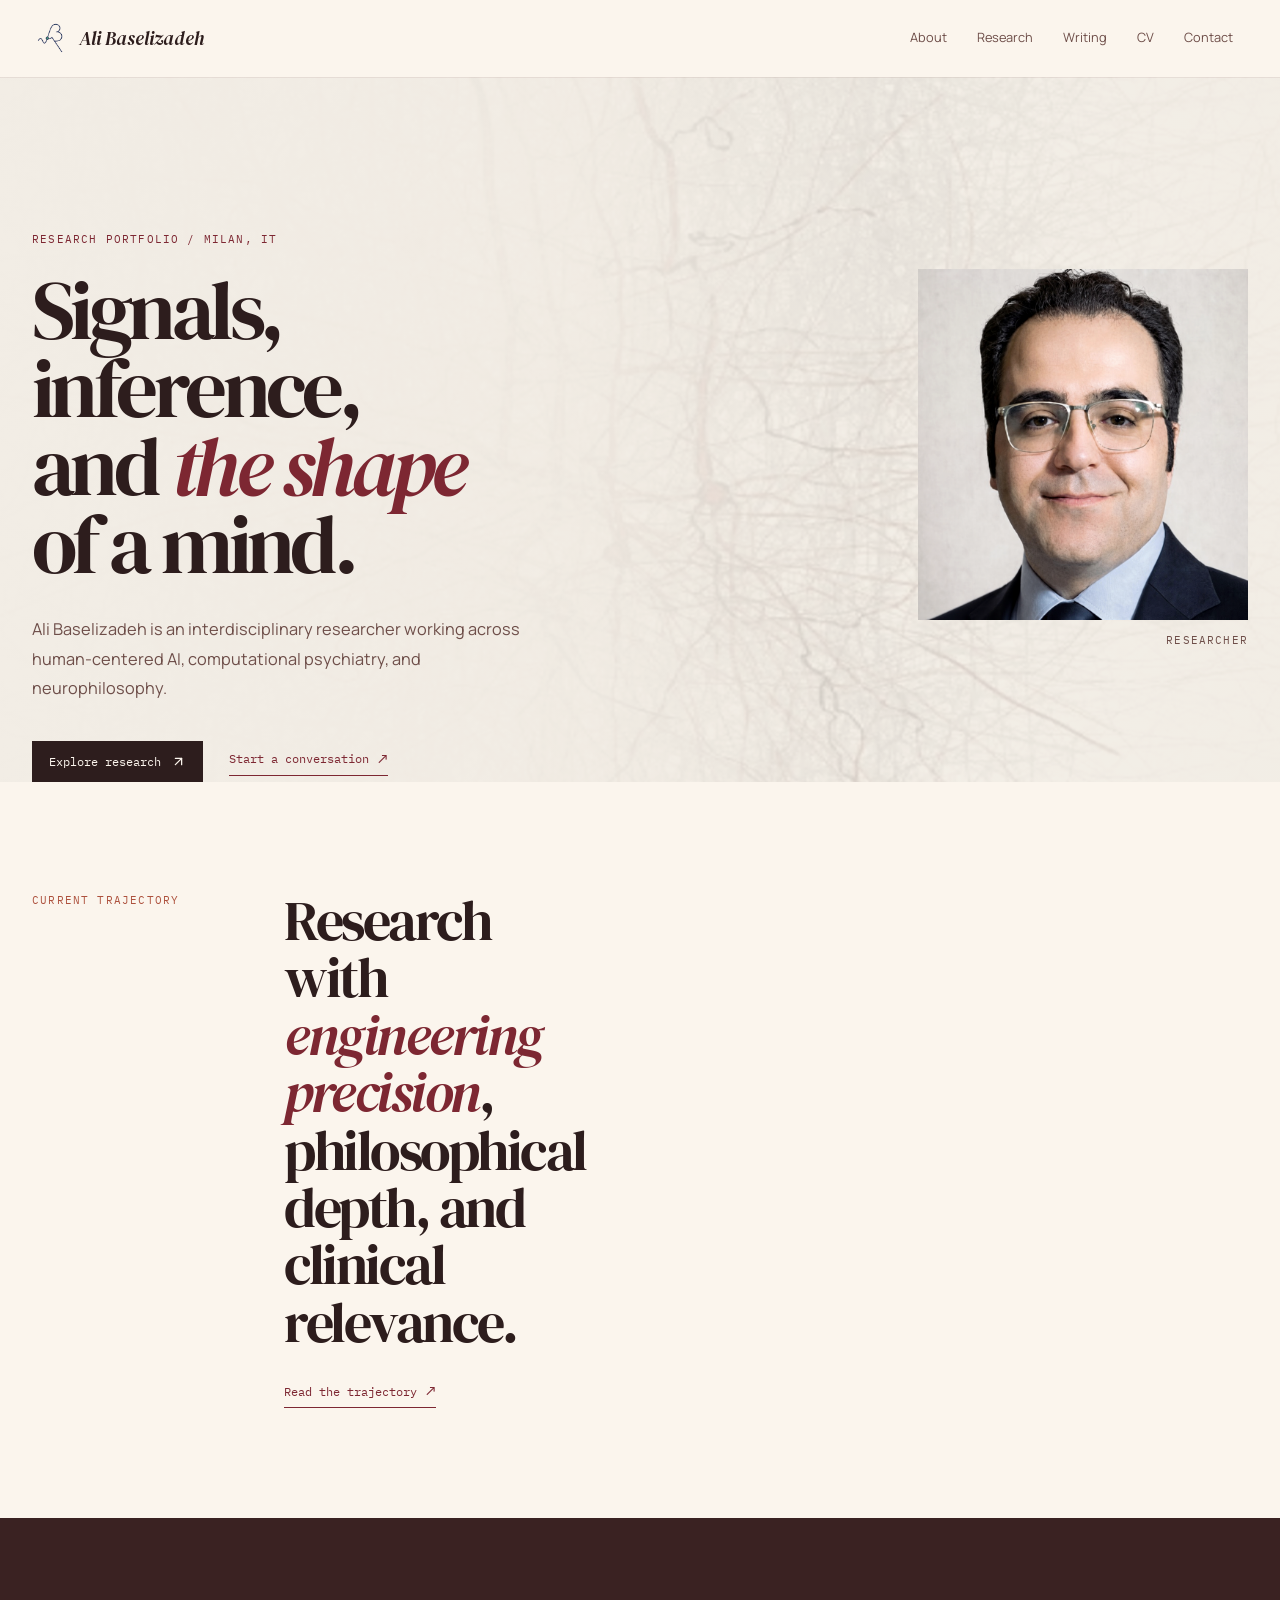
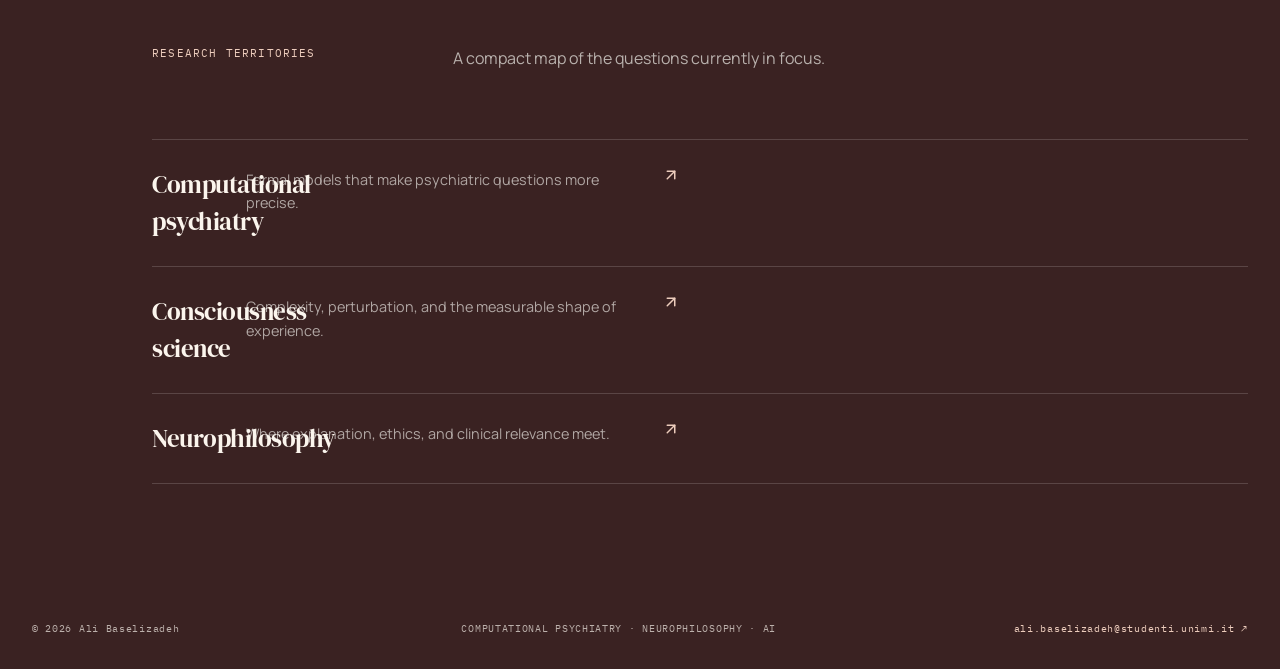
==== commit b53ba8a3: "Restore complete site entry and activate warm burgundy palette Restore the full GitHub Pages entry f" ====
--- a/index.html
+++ b/index.html
@@ -1,6 +1,5 @@
 <!doctype html>
 <html lang="en">
-
 
   <head>
     <meta charset="UTF-8" />
@@ -15,10 +14,9 @@
     <link rel="icon" type="image/png" href="/media/ali-signal-mark.png" />
     <script type="module" crossorigin src="/assets/index-DX0sDzWL.js"></script>
     <link rel="stylesheet" crossorigin href="/assets/index-CYUVjB4l.css">
-<link rel="stylesheet" href="/assets/portfolio-warm.css">
+    <link rel="stylesheet" href="/assets/portfolio-warm.css">
     <script src="/__manus__/debug-collector.js" defer></script>
   </head>
-
 
   <body>
     <script id="manus-runtime">window.__MANUS_HOST_DEV__ = false;
@@ -46,7 +44,7 @@
  *
  * This source code is licensed under the MIT license found in the
  * LICENSE file in the root directory of this source tree.
- */var eu;function mm(){if(eu)return ut;eu=1;var r=Symbol.for("react.transitional.element"),i=Symbol.for("react.portal"),c=Symbol.for("react.fragment"),s=Symbol.for("react.strict_mode"),d=Symbol.for("react.profiler"),m=Symbol.for("react.consumer"),x=Symbol.for("react.context"),R=Symbol.for("react.forward_ref"),C=Symbol.for("react.suspense"),v=Symbol.for("react.memo"),D=Symbol.for("react.lazy"),j=Symbol.iterator;function J(p){return p===null||typeof p!="object"?null:(p=j&&p[j]||p["@@iterator"],typeof p=="function"?p:null)}var at={isMounted:function(){return!1},enqueueForceUpdate:function(){},enqueueReplaceState:function(){},enqueueSetState:function(){}},$=Object.assign,nt={};function ct(p,O,X){this.props=p,this.context=O,this.refs=nt,this.updater=X||at}ct.prototype.isReactComponent={},ct.prototype.setState=function(p,O){if(typeof p!="object"&&typeof p!="function"&&p!=null)throw Error("takes an object of state variables to update or a function which returns an object of state variables.");this.updater.enqueueSetState(this,p,O,"setState")},ct.prototype.forceUpdate=function(p){this.updater.enqueueForceUpdate(this,p,"forceUpdate")};function ht(){}ht.prototype=ct.prototype;function St(p,O,X){this.props=p,this.context=O,this.refs=nt,this.updater=X||at}var _=St.prototype=new ht;_.constructor=St,$(_,ct.prototype),_.isPureReactComponent=!0;var Y=Array.isArray,H={H:null,A:null,T:null,S:null,V:null},it=Object.prototype.hasOwnProperty;function rt(p,O,X,G,Z,st){return X=st.ref,{$$typeof:r,type:p,key:O,ref:X!==void 0?X:null,props:st}}function V(p,O){return rt(p.type,O,void 0,void 0,void 0,p.props)}function xt(p){return typeof p=="object"&&p!==null&&p.$$typeof===r}function Be(p){var O={"=":"=0",":":"=2"};return"$"+p.replace(/[=:]/g,function(X){return O[X]})}var te=/\/+/g;function Bt(p,O){return typeof p=="object"&&p!==null&&p.key!=null?Be(""+p.key):O.toString(36)}function me(){}function Se(p){switch(p.status){case"fulfilled":return p.value;case"rejected":throw p.reason;default:switch(typeof p.status=="string"?p.then(me,me):(p.status="pending",p.then(function(O){p.status==="pending"&&(p.status="ful
+ */var eu;function mm(){if(eu)return ut;eu=1;var r=Symbol.for("react.transitional.element"),i=Symbol.for("react.portal"),c=Symbol.for("react.fragment"),s=Symbol.for("react.strict_mode"),d=Symbol.for("react.profiler"),m=Symbol.for("react.consumer"),x=Symbol.for("react.context"),R=Symbol.for("react.forward_ref"),C=Symbol.for("react.suspense"),v=Symbol.for("react.memo"),D=Symbol.for("react.lazy"),j=Symbol.iterator;function J(p){return p===null||typeof p!="object"?null:(p=j&&p[j]||p["@@iterator"],typeof p=="function"?p:null)}var at={isMounted:function(){return!1},enqueueForceUpdate:function(){},enqueueReplaceState:function(){},enqueueSetState:function(){}},$=Object.assign,nt={};function ct(p,O,X){this.props=p,this.context=O,this.refs=nt,this.updater=X||at}ct.prototype.isReactComponent={},ct.prototype.setState=function(p,O){if(typeof p!="object"&&typeof p!="function"&&p!=null)throw Error("takes an object of state variables to update or a function which returns an object of state variables.");this.updater.enqueueSetState(this,p,O,"setState")},ct.prototype.forceUpdate=function(p){this.updater.enqueueForceUpdate(this,p,"forceUpdate")};function ht(){}ht.prototype=ct.prototype;function St(p,O,X){this.props=p,this.context=O,this.refs=nt,this.updater=X||at}var _=St.prototype=new ht;_.constructor=St,$(_,ct.prototype),_.isPureReactComponent=!0;var Y=Array.isArray,H={H:null,A:null,T:null,S:null,V:null},it=Object.prototype.hasOwnProperty;function rt(p,O,X,G,Z,st){return X=st.ref,{$$typeof:r,type:p,key:O,ref:X!==void 0?X:null,props:st}}function V(p,O){return rt(p.type,O,void 0,void 0,void 0,p.props)}function xt(p){return typeof p=="object"&&p!==null&&p.$$typeof===r}function Be(p){var O={"=":"=0",":":"=2"};return"$"+p.replace(/[=:]/g,function(X){return O[X]})}var te=/\/+/g;function Bt(p,O){return typeof p=="object"&&p!==null&&p.key!=null?Be(""+p.key):O.toString(36)}function me(){}function Se(p){switch(p.status){case"fulfilled":return p.value;case"rejected":throw p.reason;default:switch(typeof p.status=="string"?p.then(me,me):(p.status="pending",p.then(function(O){p.status==="pending"&&(p.status="fulfilled",p.value=O)},function(O){p.status==="pending"&&(p.status="rejected",p.reason=O)})),p.status){case"fulfilled":return p.value;case"rejected":throw p.reason}}throw p}function Mt(p,O,X,G,Z){var st=typeof p;(st==="undefined"||st==="boolean")&&(p=null);var I=!1;if(p===null)I=!0;else switch(st){case"bigint":case"string":case"number":I=!0;break;case"object":switch(p.$$typeof){case r:case i:I=!0;break;case D:return I=p._init,Mt(I(p._payload),O,X,G,Z)}}if(I)return Z=Z(p),I=G===""?"."+Bt(p,0):G,Y(Z)?(X="",I!=null&&(X=I.replace(te,"$&/")+"/"),Mt(Z,O,X,"",function(Jt){return Jt})):Z!=null&&(xt(Z)&&(Z=V(Z,X+(Z.key==null||p&&p.key===Z.key?"":(""+Z.key).replace(te,"$&/")+"/")+I)),O.push(Z)),1;I=0;var gt=G===""?".":G+":";if(Y(p))for(var Tt=0;Tt<p.length;Tt++)G=p[Tt],st=gt+Bt(G,Tt),I+=Mt(G,O,X,st,Z);else if(Tt=J(p),typeof Tt=="function")for(p=Tt.call(p),Tt=0;!(G=p.next()).done;)G=G.value,st=gt+Bt(G,Tt++),I+=Mt(G,O,X,st,Z);else if(st==="object"){if(typeof p.then=="function")return Mt(Se(p),O,X,G,Z);throw O=String(p),Error("Objects are not valid as a React child (found: "+(O==="[object Object]"?"object with keys {"+Object.keys(p).join(", ")+"}":O)+"). If you meant to render a collection of children, use an array instead.")}return I}function A(p,O,X){if(p==null)return p;var G=[],Z=0;return Mt(p,G,"","",function(st){return O.call(X,st,Z++)}),G}function q(p){if(p._status===-1){var O=p._result;O=O(),O.then(function(X){(p._status===0||p._status===-1)&&(p._status=1,p._result=X)},function(X){(p._status===0||p._status===-1)&&(p._status=2,p._result=X)}),p._status===-1&&(p._status=0,p._result=O)}if(p._status===1)return p._result.default;throw p._result}var B=typeof reportError=="function"?reportError:function(p){if(typeof window=="object"&&typeof window.ErrorEvent=="function"){var O=new window.ErrorEvent("error",{bubbles:!0,cancelable:!0,message:typeof p=="object"&&p!==null&&typeof p.message=="string"?String(p.message):String(p),error:p});if(!window.dispatchEvent(O))return}else if(typeof process=="object"&&typeof process.emit=="function"){process.emit("uncaughtException",p);return}console.error(p)};function bt(){}return ut.Children={map:A,forEach:function(p,O,X){A(p,function(){O.apply(this,arguments)},X)},count:function(p){var O=0;return A(p,function(){O++}),O},toArray:function(p){return A(p,function(O){return O})||[]},only:function(p){if(!xt(p))throw Error("React.Children.only expected to receive a single React element child.");return p}},ut.Component=ct,ut.Fragment=c,ut.Profiler=d,ut.PureComponent=St,ut.StrictMode=s,ut.Suspense=C,ut.__CLIENT_INTERNALS_DO_NOT_USE_OR_WARN_USERS_THEY_CANNOT_UPGRADE=H,ut.__COMPILER_RUNTIME={__proto__:null,c:function(p){return H.H.useMemoCache(p)}},ut.cache=function(p){return function(){return p.apply(null,arguments)}},ut.cloneElement=function(p,O,X){if(p==null)throw Error("The argument must be a React element, but you passed "+p+".");var G=$({},p.props),Z=p.key,st=void 0;if(O!=null)for(I in O.ref!==void 0&&(st=void 0),O.key!==void 0&&(Z=""+O.key),O)!it.call(O,I)||I==="key"||I==="__self"||I==="__source"||I==="ref"&&O.ref===void 0||(G[I]=O[I]);var I=arguments.length-2;if(I===1)G.children=X;else if(1<I){for(var gt=Array(I),Tt=0;Tt<I;Tt++)gt[Tt]=arguments[Tt+2];G.children=gt}return rt(p.type,Z,void 0,void 0,st,G)},ut.createContext=function(p){return p={$$typeof:x,_currentValue:p,_currentValue2:p,_threadCount:0,Provider:null,Consumer:null},p.Provider=p,p.Consumer={$$typeof:m,_context:p},p},ut.createElement=function(p,O,X){var G,Z={},st=null;if(O!=null)for(G in O.key!==void 0&&(st=""+O.key),O)it.call(O,G)&&G!=="key"&&G!=="__self"&&G!=="__source"&&(Z[G]=O[G]);var I=arguments.length-2;if(I===1)Z.children=X;else if(1<I){for(var gt=Array(I),Tt=0;Tt<I;Tt++)gt[Tt]=arguments[Tt+2];Z.children=gt}if(p&&p.defaultProps)for(G in I=p.defaultProps,I)Z[G]===void 0&&(Z[G]=I[G]);return rt(p,st,void 0,void 0,null,Z)},ut.createRef=function(){return{current:null}},ut.forwardRef=function(p){return{$$typeof:R,render:p}},ut.isValidElement=xt,ut.lazy=function(p){return{$$typeof:D,_payload:{_status:-1,_result:p},_init:q}},ut.memo=function(p,O){return{$$typeof:v,type:p,compare:O===void 0?null:O}},ut.startTransition=function(p){var O=H.T,X={};H.T=X;try{var G=p(),Z=H.S;Z!==null&&Z(X,G),typeof G=="object"&&G!==null&&typeof G.then=="function"&&G.then(bt,B)}catch(st){B(st)}finally{H.T=O}},ut.unstable_useCacheRefresh=function(){return H.H.useCacheRefresh()},ut.use=function(p){return H.H.use(p)},ut.useActionState=function(p,O,X){return H.H.useActionState(p,O,X)},ut.useCallback=function(p,O){return H.H.useCallback(p,O)},ut.useContext=function(p){return H.H.useContext(p)},ut.useDebugValue=function(){},ut.useDeferredValue=function(p,O){return H.H.useDeferredValue(p,O)},ut.useEffect=function(p,O,X){var G=H.H;if(typeof X=="function")throw Error("useEffect CRUD overload is not enabled in this build of React.");return G.useEffect(p,O)},ut.useId=function(){return H.H.useId()},ut.useImperativeHandle=function(p,O,X){return H.H.useImperativeHandle(p,O,X)},ut.useInsertionEffect=function(p,O){return H.H.useInsertionEffect(p,O)},ut.useLayoutEffect=function(p,O){return H.H.useLayoutEffect(p,O)},ut.useMemo=function(p,O){return H.H.useMemo(p,O)},ut.useOptimistic=function(p,O){return H.H.useOptimistic(p,O)},ut.useReducer=function(p,O,X){return H.H.useReducer(p,O,X)},ut.useRef=function(p){return H.H.useRef(p)},ut.useState=function(p){return H.H.useState(p)},ut.useSyncExternalStore=function(p,O,X){return H.H.useSyncExternalStore(p,O,X)},ut.useTransition=function(){return H.H.useTransition()},ut.version="19.1.1",ut}var lu;function _r(){return lu||(lu=1,zr.exports=mm()),zr.exports}var kr={exports:{}},he={};/**
  * @license React
  * react-dom.production.js
  *
@@ -62,11 +60,30 @@
  *
  * This source code is licensed under the MIT license found in the
  * LICENSE file in the root directory of this source tree.
- */var ou;function ym(){if(ou)return Pn;ou=1;var r=hm(),i=_r(),c=pm();function s(t){var e="https://react.dev/errors/"+t;if(1<arguments.length){e+="?args[]="+encodeURIComponent(arguments[1]);for(var l=2;l<arguments.length;l++)e+="&args[]="+encodeURIComponent(arguments[l])}return"Minified React error #"+t+"; visit "+e+" for the full message or use the non-minified dev environment for full errors and additional helpful warnings."}function d(t){return!(!t||t.nodeType!==1&&t.nodeType!==9&&t.nodeType!==11)}function m(t){var e=t,l=t;if(t.alternate)for(;e.return;)e=e.return;else{t=e;do e=t,(e.flags&4098)!==0&&(l=e.return),t=e.return;while(t)}return e.tag===3?l:null}function x(t){if(t.tag===13){var e=t.memoizedState;if(e===null&&(t=t.alternate,t!==null&&(e=t.memoizedState)),e!==null)return e.dehydrated}return null}function R(t){if(m(t)!==t)throw Error(s(188))}function C(t){var e=t.alternate;if(!e){if(e=m(t),e===null)throw Error(s(188));return e!==t?null:t}for(var l=t,a=e;;){var n=l.return;if(n===null)break;var o=n.alternate;if(o===null){if(a=n.return,a!==null){l=a;continue}break}if(n.child===o.child){for(o=n.child;o;){if(o===l)return R(n),t;if(o===a)return R(n),e;o=o.sibling}throw Error(s(188))}if(l.return!==a.return)l=n,a=o;else{for(var u=!1,f=n.child;f;){if(f===l){u=!0,l=n,a=o;break}if(f===a){u=!0,a=n,l=o;break}f=f.sibling}if(!u){for(f=o.child;f;){if(f===l){u=!0,l=o,a=n;break}if(f===a){u=!0,a=o,l=n;break}f=f.sibling}if(!u)throw Error(s(189))}}if(l.alternate!==a)throw Error(s(190))}if(l.tag!==3)throw Error(s(188));return l.stateNode.current===l?t:e}function v(t){var e=t.tag;if(e===5||e===26||e===27||e===6)return t;for(t=t.child;t!==null;){if(e=v(t),e!==null)return e;t=t.sibling}return null}var D=Object.assign,j=Symbol.for("react.element"),J=Symbol.for("react.transitional.element"),at=Symbol.for("react.portal"),$=Symbol.for("react.fragment"),nt=Symbol.for("react.strict_mode"),ct=Symbol.for("react.profiler"),ht=Symbol.for("react.provider"),St=Symbol.for("react.consumer"),_=Symbol.for("react.context"),Y=Symbol.for("react.forward_ref"),H=Symbol.for("react.suspense"),it=Symbol.for("react.suspen
+ */var ou;function ym(){if(ou)return Pn;ou=1;var r=hm(),i=_r(),c=pm();function s(t){var e="https://react.dev/errors/"+t;if(1<arguments.length){e+="?args[]="+encodeURIComponent(arguments[1]);for(var l=2;l<arguments.length;l++)e+="&args[]="+encodeURIComponent(arguments[l])}return"Minified React error #"+t+"; visit "+e+" for the full message or use the non-minified dev environment for full errors and additional helpful warnings."}function d(t){return!(!t||t.nodeType!==1&&t.nodeType!==9&&t.nodeType!==11)}function m(t){var e=t,l=t;if(t.alternate)for(;e.return;)e=e.return;else{t=e;do e=t,(e.flags&4098)!==0&&(l=e.return),t=e.return;while(t)}return e.tag===3?l:null}function x(t){if(t.tag===13){var e=t.memoizedState;if(e===null&&(t=t.alternate,t!==null&&(e=t.memoizedState)),e!==null)return e.dehydrated}return null}function R(t){if(m(t)!==t)throw Error(s(188))}function C(t){var e=t.alternate;if(!e){if(e=m(t),e===null)throw Error(s(188));return e!==t?null:t}for(var l=t,a=e;;){var n=l.return;if(n===null)break;var o=n.alternate;if(o===null){if(a=n.return,a!==null){l=a;continue}break}if(n.child===o.child){for(o=n.child;o;){if(o===l)return R(n),t;if(o===a)return R(n),e;o=o.sibling}throw Error(s(188))}if(l.return!==a.return)l=n,a=o;else{for(var u=!1,f=n.child;f;){if(f===l){u=!0,l=n,a=o;break}if(f===a){u=!0,a=n,l=o;break}f=f.sibling}if(!u){for(f=o.child;f;){if(f===l){u=!0,l=o,a=n;break}if(f===a){u=!0,a=o,l=n;break}f=f.sibling}if(!u)throw Error(s(189))}}if(l.alternate!==a)throw Error(s(190))}if(l.tag!==3)throw Error(s(188));return l.stateNode.current===l?t:e}function v(t){var e=t.tag;if(e===5||e===26||e===27||e===6)return t;for(t=t.child;t!==null;){if(e=v(t),e!==null)return e;t=t.sibling}return null}var D=Object.assign,j=Symbol.for("react.element"),J=Symbol.for("react.transitional.element"),at=Symbol.for("react.portal"),$=Symbol.for("react.fragment"),nt=Symbol.for("react.strict_mode"),ct=Symbol.for("react.profiler"),ht=Symbol.for("react.provider"),St=Symbol.for("react.consumer"),_=Symbol.for("react.context"),Y=Symbol.for("react.forward_ref"),H=Symbol.for("react.suspense"),it=Symbol.for("react.suspense_list"),rt=Symbol.for("react.memo"),V=Symbol.for("react.lazy"),xt=Symbol.for("react.activity"),Be=Symbol.for("react.memo_cache_sentinel"),te=Symbol.iterator;function Bt(t){return t===null||typeof t!="object"?null:(t=te&&t[te]||t["@@iterator"],typeof t=="function"?t:null)}var me=Symbol.for("react.client.reference");function Se(t){if(t==null)return null;if(typeof t=="function")return t.$$typeof===me?null:t.displayName||t.name||null;if(typeof t=="string")return t;switch(t){case $:return"Fragment";case ct:return"Profiler";case nt:return"StrictMode";case H:return"Suspense";case it:return"SuspenseList";case xt:return"Activity"}if(typeof t=="object")switch(t.$$typeof){case at:return"Portal";case _:return(t.displayName||"Context")+".Provider";case St:return(t._context.displayName||"Context")+".Consumer";case Y:var e=t.render;return t=t.displayName,t||(t=e.displayName||e.name||"",t=t!==""?"ForwardRef("+t+")":"ForwardRef"),t;case rt:return e=t.displayName||null,e!==null?e:Se(t.type)||"Memo";case V:e=t._payload,t=t._init;try{return Se(t(e))}catch{}}return null}var Mt=Array.isArray,A=i.__CLIENT_INTERNALS_DO_NOT_USE_OR_WARN_USERS_THEY_CANNOT_UPGRADE,q=c.__DOM_INTERNALS_DO_NOT_USE_OR_WARN_USERS_THEY_CANNOT_UPGRADE,B={pending:!1,data:null,method:null,action:null},bt=[],p=-1;function O(t){return{current:t}}function X(t){0>p||(t.current=bt[p],bt[p]=null,p--)}function G(t,e){p++,bt[p]=t.current,t.current=e}var Z=O(null),st=O(null),I=O(null),gt=O(null);function Tt(t,e){switch(G(I,e),G(st,t),G(Z,null),e.nodeType){case 9:case 11:t=(t=e.documentElement)&&(t=t.namespaceURI)?Hh(t):0;break;default:if(t=e.tagName,e=e.namespaceURI)e=Hh(e),t=Uh(e,t);else switch(t){case"svg":t=1;break;case"math":t=2;break;default:t=0}}X(Z),G(Z,t)}function Jt(){X(Z),X(st),X(I)}function Ke(t){t.memoizedState!==null&&G(gt,t);var e=Z.current,l=Uh(e,t.type);e!==l&&(G(st,t),G(Z,l))}function Ce(t){st.current===t&&(X(Z),X(st)),gt.current===t&&(X(gt),Wo._currentValue=B)}var Pe=Object.prototype.hasOwnProperty,yl=r.unstable_scheduleCallback,sn=r.unstable_cancelCallback,Ca=r.unstable_shouldYield,ri=r.unstable_requestPaint,ge=r.unstable_now,si=r.unstable_getCurrentPriorityLevel,Ul=r.unstable_ImmediatePriority,Fn=r.unstable_UserBlockingPriority,nl=r.unstable_NormalPriority,ci=r.unstable_LowPriority,Gl=r.unstable_IdlePriority,ui=r.log,Ea=r.unstable_setDisableYieldValue,ql=null,Wt=null;function Je(t){if(typeof ui=="function"&&Ea(t),Wt&&typeof Wt.setStrictMode=="function")try{Wt.setStrictMode(ql,t)}catch{}}var $t=Math.clz32?Math.clz32:fi,di=Math.log,Ta=Math.LN2;function fi(t){return t>>>=0,t===0?32:31-(di(t)/Ta|0)|0}var L=256,cn=4194304;function vl(t){var e=t&42;if(e!==0)return e;switch(t&-t){case 1:return 1;case 2:return 2;case 4:return 4;case 8:return 8;case 16:return 16;case 32:return 32;case 64:return 64;case 128:return 128;case 256:case 512:case 1024:case 2048:case 4096:case 8192:case 16384:case 32768:case 65536:case 131072:case 262144:case 524288:case 1048576:case 2097152:return t&4194048;case 4194304:case 8388608:case 16777216:case 33554432:return t&62914560;case 67108864:return 67108864;case 134217728:return 134217728;case 268435456:return 268435456;case 536870912:return 536870912;case 1073741824:return 0;default:return t}}function un(t,e,l){var a=t.pendingLanes;if(a===0)return 0;var n=0,o=t.suspendedLanes,u=t.pingedLanes;t=t.warmLanes;var f=a&134217727;return f!==0?(a=f&~o,a!==0?n=vl(a):(u&=f,u!==0?n=vl(u):l||(l=f&~t,l!==0&&(n=vl(l))))):(f=a&~o,f!==0?n=vl(f):u!==0?n=vl(u):l||(l=a&~t,l!==0&&(n=vl(l)))),n===0?0:e!==0&&e!==n&&(e&o)===0&&(o=n&-n,l=e&-e,o>=l||o===32&&(l&4194048)!==0)?e:n}function Dt(t,e){return(t.pendingLanes&~(t.suspendedLanes&~t.pingedLanes)&e)===0}function In(t,e){switch(t){case 1:case 2:case 4:case 8:case 64:return e+250;case 16:case 32:case 128:case 256:case 512:case 1024:case 2048:case 4096:case 8192:case 16384:case 32768:case 65536:case 131072:case 262144:case 524288:case 1048576:case 2097152:return e+5e3;case 4194304:case 8388608:case 16777216:case 33554432:return-1;case 67108864:case 134217728:case 268435456:case 536870912:case 1073741824:return-1;default:return-1}}function to(){var t=L;return L<<=1,(L&4194048)===0&&(L=256),t}function hi(){var t=cn;return cn<<=1,(cn&62914560)===0&&(cn=4194304),t}function eo(t){for(var e=[],l=0;31>l;l++)e.push(t);return e}function Da(t,e){t.pendingLanes|=e,e!==268435456&&(t.suspendedLanes=0,t.pingedLanes=0,t.warmLanes=0)}function Ir(t,e,l,a,n,o){var u=t.pendingLanes;t.pendingLanes=l,t.suspendedLanes=0,t.pingedLanes=0,t.warmLanes=0,t.expiredLanes&=l,t.entangledLanes&=l,t.errorRecoveryDisabledLanes&=l,t.shellSuspendCounter=0;var f=t.entanglements,g=t.expirationTimes,S=t.hiddenUpdates;for(l=u&~l;0<l;){var N=31-$t(l),k=1<<N;f[N]=0,g[N]=-1;var E=S[N];if(E!==null)for(S[N]=null,N=0;N<E.length;N++){var T=E[N];T!==null&&(T.lane&=-536870913)}l&=~k}a!==0&&mi(t,a,0),o!==0&&n===0&&t.tag!==0&&(t.suspendedLanes|=o&~(u&~e))}function mi(t,e,l){t.pendingLanes|=e,t.suspendedLanes&=~e;var a=31-$t(e);t.entangledLanes|=e,t.entanglements[a]=t.entanglements[a]|1073741824|l&4194090}function gi(t,e){var l=t.entangledLanes|=e;for(t=t.entanglements;l;){var a=31-$t(l),n=1<<a;n&e|t[a]&e&&(t[a]|=e),l&=~n}}function lo(t){switch(t){case 2:t=1;break;case 8:t=4;break;case 32:t=16;break;case 256:case 512:case 1024:case 2048:case 4096:case 8192:case 16384:case 32768:case 65536:case 131072:case 262144:case 524288:case 1048576:case 2097152:case 4194304:case 8388608:case 16777216:case 33554432:t=128;break;case 268435456:t=134217728;break;default:t=0}return t}function ao(t){return t&=-t,2<t?8<t?(t&134217727)!==0?32:268435456:8:2}function pi(){var t=q.p;return t!==0?t:(t=window.event,t===void 0?32:nm(t.type))}function ts(t,e){var l=q.p;try{return q.p=t,e()}finally{q.p=l}}var ol=Math.random().toString(36).slice(2),ee="__reactFiber$"+ol,pe="__reactProps$"+ol,Yl="__reactContainer$"+ol,no="__reactEvents$"+ol,es="__reactListeners$"+ol,ls="__reactHandles$"+ol,yi="__reactResources$"+ol,Ma="__reactMarker$"+ol;function oo(t){delete t[ee],delete t[pe],delete t[no],delete t[es],delete t[ls]}function Vl(t){var e=t[ee];if(e)return e;for(var l=t.parentNode;l;){if(e=l[Yl]||l[ee]){if(l=e.alternate,e.child!==null||l!==null&&l.child!==null)for(t=Vh(t);t!==null;){if(l=t[ee])return l;t=Vh(t)}return e}t=l,l=t.parentNode}return null}function Xl(t){if(t=t[ee]||t[Yl]){var e=t.tag;if(e===5||e===6||e===13||e===26||e===27||e===3)return t}return null}function Aa(t){var e=t.tag;if(e===5||e===26||e===27||e===6)return t.stateNode;throw Error(s(33))}function Zl(t){var e=t[yi];return e||(e=t[yi]={hoistableStyles:new Map,hoistableScripts:new Map}),e}function Vt(t){t[Ma]=!0}var vi=new Set,bi={};function bl(t,e){We(t,e),We(t+"Capture",e)}function We(t,e){for(bi[t]=e,t=0;t<e.length;t++)vi.add(e[t])}var as=RegExp("^[:A-Z_a-z\\u00C0-\\u00D6\\u00D8-\\u00F6\\u00F8-\\u02FF\\u0370-\\u037D\\u037F-\\u1FFF\\u200C-\\u200D\\u2070-\\u218F\\u2C00-\\u2FEF\\u3001-\\uD7FF\\uF900-\\uFDCF\\uFDF0-\\uFFFD][:A-Z_a-z\\u00C0-\\u00D6\\u00D8-\\u00F6\\u00F8-\\u02FF\\u0370-\\u037D\\u037F-\\u1FFF\\u200C-\\u200D\\u2070-\\u218F\\u2C00-\\u2FEF\\u3001-\\uD7FF\\uF900-\\uFDCF\\uFDF0-\\uFFFD\\-.0-9\\u00B7\\u0300-\\u036F\\u203F-\\u2040]*$"),xi={},wi={};function Ra(t){return Pe.call(wi,t)?!0:Pe.call(xi,t)?!1:as.test(t)?wi[t]=!0:(xi[t]=!0,!1)}function M(t,e,l){if(Ra(e))if(l===null)t.removeAttribute(e);else{switch(typeof l){case"undefined":case"function":case"symbol":t.removeAttribute(e);return;case"boolean":var a=e.toLowerCase().slice(0,5);if(a!=="data-"&&a!=="aria-"){t.removeAttribute(e);return}}t.setAttribute(e,""+l)}}function tt(t,e,l){if(l===null)t.removeAttribute(e);else{switch(typeof l){case"undefined":case"function":case"symbol":case"boolean":t.removeAttribute(e);return}t.setAttribute(e,""+l)}}function Ot(t,e,l,a){if(a===null)t.removeAttribute(l);else{switch(typeof a){case"undefined":case"function":case"symbol":case"boolean":t.removeAttribute(l);return}t.setAttributeNS(e,l,""+a)}}var le,Ee;function ae(t){if(le===void 0)try{throw Error()}catch(l){var e=l.stack.trim().match(/\n( *(at )?)/);le=e&&e[1]||"",Ee=-1<l.stack.indexOf(`
     at`)?" (<anonymous>)":-1<l.stack.indexOf("@")?"@unknown:0:0":""}return`
 `+le+t+Ee}var Le=!1;function He(t,e){if(!t||Le)return"";Le=!0;var l=Error.prepareStackTrace;Error.prepareStackTrace=void 0;try{var a={DetermineComponentFrameRoot:function(){try{if(e){var k=function(){throw Error()};if(Object.defineProperty(k.prototype,"props",{set:function(){throw Error()}}),typeof Reflect=="object"&&Reflect.construct){try{Reflect.construct(k,[])}catch(T){var E=T}Reflect.construct(t,[],k)}else{try{k.call()}catch(T){E=T}t.call(k.prototype)}}else{try{throw Error()}catch(T){E=T}(k=t())&&typeof k.catch=="function"&&k.catch(function(){})}}catch(T){if(T&&E&&typeof T.stack=="string")return[T.stack,E.stack]}return[null,null]}};a.DetermineComponentFrameRoot.displayName="DetermineComponentFrameRoot";var n=Object.getOwnPropertyDescriptor(a.DetermineComponentFrameRoot,"name");n&&n.configurable&&Object.defineProperty(a.DetermineComponentFrameRoot,"name",{value:"DetermineComponentFrameRoot"});var o=a.DetermineComponentFrameRoot(),u=o[0],f=o[1];if(u&&f){var g=u.split(`
 `),S=f.split(`
 `);for(n=a=0;a<g.length&&!g[a].includes("DetermineComponentFrameRoot");)a++;for(;n<S.length&&!S[n].includes("DetermineComponentFrameRoot");)n++;if(a===g.length||n===S.length)for(a=g.length-1,n=S.length-1;1<=a&&0<=n&&g[a]!==S[n];)n--;for(;1<=a&&0<=n;a--,n--)if(g[a]!==S[n]){if(a!==1||n!==1)do if(a--,n--,0>n||g[a]!==S[n]){var N=`
 `+g[a].replace(" at new "," at ");return t.displayName&&N.includes("<anonymous>")&&(N=N.replace("<anonymous>",t.displayName)),N}while(1<=a&&0<=n);break}}}finally{Le=!1,Error.prepareStackTrace=l}return(l=t?t.displayName||t.name:"")?ae(l):""}function Ql(t){switch(t.tag){case 26:case 27:case 5:return ae(t.type);case 16:return ae("Lazy");case 13:return ae("Suspense");case 19:return ae("SuspenseList");case 0:case 15:return He(t.type,!1);case 11:return He(t.type.render,!1);case 1:return He(t.type,!0);case 31:return ae("Activity");default:return""}}function xl(t){try{var e="";do e+=Ql(t),t=t.return;while(t);return e}catch(l){return`
 Error generating stack: `+l.message+`
-`+l.stack}}function Xt(t){switch(typeof t){case"bigint":case"boolean":case"number":case"string":case"undefined":return t;case"object":return t;default:return""}}function il(t){var e=t.type;return(t=t.nodeName)&&t.toLowerCase()==="input"&&(e==="checkbox"||e==="radio")}function ve(t){var e=il(t)?"checked":"value",l=Object.getOwnPropertyDescriptor(t.constructor.prototype,e),a=""+t[e];if(!t.hasOwnProperty(e)&&typeof l<"u"&&typeof l.get=="function"&&typeof l.set=="function"){var n=l.get,o=l.set;return Object.defineProperty(t,e,{configurable:!0,get:function(){return n.call(this)},set:function(u){a=""+u,o.call(this,u)}}),Object.defineProperty(t,e,{enumerable:l.enumerable}),{getValue:function(){return a},setValue:function(u){a=""+u},stopTracking:function(){t._valueTracker=null,delete t[e]}}}}function re(t){t._valueTracker||(t._valueTracker=ve(t))}function rl(t){if(!t)return!1;var e=t._valueTracker;if(!e)return!0;var l=e.getValue(),a="";return t&&(a=il(t)?t.checked?"true":"false":t.value),t=a,t!==l?(e.setValue(t),!0):!1}function wl(t){if(t=t||(typeof document<"u"?document:void 0),typeof t>"u")return null;try{return t.activeElement||t.body}catch{return t.body}}var dn=/[\n"\\]/g;function se(t){return t.replace(dn,function(e){return"\\"+e.charCodeAt(0).toString(16)+" "})}function Kl(t,e,l,a,n,o,u,f){t.name="",u!=null&&typeof u!="function"&&typeof u!="symbol"&&typeof u!="boolean"?t.type=u:t.removeAttribute("type"),e!=null?u==="number"?(e===0&&t.value===""||t.value!=e)&&(t.value=""+Xt(e)):t.value!==""+Xt(e)&&(t.value=""+Xt(e)):u!=="submit"&&u!=="reset"||t.removeAttribute("value"),e!=null?Pl(t,u,Xt(e)):l!=null?Pl(t,u,Xt(l)):a!=null&&t.removeAttribute("value"),n==null&&o!=null&&(t.defaultChecked=!!o),n!=null&&(t.checked=n&&typeof n!="function"&&typeof n!="symbol"),f!=null&&typeof f!="function"&&typeof f!="symbol"&&typeof f!="boolean"?t.name=""+Xt(f):t.removeAttribute("name")}function Na(t,e,l,a,n,o,u,f){if(o!=null&&typeof o!="function"&&typeof o!="symbol"&&typeof o!="boolean"&&(t.type=o),e!=null||l!=null){if(!(o!=="submit"&&o!=="reset"||e!=null))return;l=l!=null?""+Xt(l):"",e=e!=null?""+Xt(e):l,f|
+`+l.stack}}function Xt(t){switch(typeof t){case"bigint":case"boolean":case"number":case"string":case"undefined":return t;case"object":return t;default:return""}}function il(t){var e=t.type;return(t=t.nodeName)&&t.toLowerCase()==="input"&&(e==="checkbox"||e==="radio")}function ve(t){var e=il(t)?"checked":"value",l=Object.getOwnPropertyDescriptor(t.constructor.prototype,e),a=""+t[e];if(!t.hasOwnProperty(e)&&typeof l<"u"&&typeof l.get=="function"&&typeof l.set=="function"){var n=l.get,o=l.set;return Object.defineProperty(t,e,{configurable:!0,get:function(){return n.call(this)},set:function(u){a=""+u,o.call(this,u)}}),Object.defineProperty(t,e,{enumerable:l.enumerable}),{getValue:function(){return a},setValue:function(u){a=""+u},stopTracking:function(){t._valueTracker=null,delete t[e]}}}}function re(t){t._valueTracker||(t._valueTracker=ve(t))}function rl(t){if(!t)return!1;var e=t._valueTracker;if(!e)return!0;var l=e.getValue(),a="";return t&&(a=il(t)?t.checked?"true":"false":t.value),t=a,t!==l?(e.setValue(t),!0):!1}function wl(t){if(t=t||(typeof document<"u"?document:void 0),typeof t>"u")return null;try{return t.activeElement||t.body}catch{return t.body}}var dn=/[\n"\\]/g;function se(t){return t.replace(dn,function(e){return"\\"+e.charCodeAt(0).toString(16)+" "})}function Kl(t,e,l,a,n,o,u,f){t.name="",u!=null&&typeof u!="function"&&typeof u!="symbol"&&typeof u!="boolean"?t.type=u:t.removeAttribute("type"),e!=null?u==="number"?(e===0&&t.value===""||t.value!=e)&&(t.value=""+Xt(e)):t.value!==""+Xt(e)&&(t.value=""+Xt(e)):u!=="submit"&&u!=="reset"||t.removeAttribute("value"),e!=null?Pl(t,u,Xt(e)):l!=null?Pl(t,u,Xt(l)):a!=null&&t.removeAttribute("value"),n==null&&o!=null&&(t.defaultChecked=!!o),n!=null&&(t.checked=n&&typeof n!="function"&&typeof n!="symbol"),f!=null&&typeof f!="function"&&typeof f!="symbol"&&typeof f!="boolean"?t.name=""+Xt(f):t.removeAttribute("name")}function Na(t,e,l,a,n,o,u,f){if(o!=null&&typeof o!="function"&&typeof o!="symbol"&&typeof o!="boolean"&&(t.type=o),e!=null||l!=null){if(!(o!=="submit"&&o!=="reset"||e!=null))return;l=l!=null?""+Xt(l):"",e=e!=null?""+Xt(e):l,f||e===t.value||(t.value=e),t.defaultValue=e}a=a??n,a=typeof a!="function"&&typeof a!="symbol"&&!!a,t.checked=f?t.checked:!!a,t.defaultChecked=!!a,u!=null&&typeof u!="function"&&typeof u!="symbol"&&typeof u!="boolean"&&(t.name=u)}function Pl(t,e,l){e==="number"&&wl(t.ownerDocument)===t||t.defaultValue===""+l||(t.defaultValue=""+l)}function $e(t,e,l,a){if(t=t.options,e){e={};for(var n=0;n<l.length;n++)e["$"+l[n]]=!0;for(l=0;l<t.length;l++)n=e.hasOwnProperty("$"+t[l].value),t[l].selected!==n&&(t[l].selected=n),n&&a&&(t[l].defaultSelected=!0)}else{for(l=""+Xt(l),e=null,n=0;n<t.length;n++){if(t[n].value===l){t[n].selected=!0,a&&(t[n].defaultSelected=!0);return}e!==null||t[n].disabled||(e=t[n])}e!==null&&(e.selected=!0)}}function za(t,e,l){if(e!=null&&(e=""+Xt(e),e!==t.value&&(t.value=e),l==null)){t.defaultValue!==e&&(t.defaultValue=e);return}t.defaultValue=l!=null?""+Xt(l):""}function _a(t,e,l,a){if(e==null){if(a!=null){if(l!=null)throw Error(s(92));if(Mt(a)){if(1<a.length)throw Error(s(93));a=a[0]}l=a}l==null&&(l=""),e=l}l=Xt(e),t.defaultValue=l,a=t.textContent,a===l&&a!==""&&a!==null&&(t.value=a)}function Fe(t,e){if(e){var l=t.firstChild;if(l&&l===t.lastChild&&l.nodeType===3){l.nodeValue=e;return}}t.textContent=e}var fn=new Set("animationIterationCount aspectRatio borderImageOutset borderImageSlice borderImageWidth boxFlex boxFlexGroup boxOrdinalGroup columnCount columns flex flexGrow flexPositive flexShrink flexNegative flexOrder gridArea gridRow gridRowEnd gridRowSpan gridRowStart gridColumn gridColumnEnd gridColumnSpan gridColumnStart fontWeight lineClamp lineHeight opacity order orphans scale tabSize widows zIndex zoom fillOpacity floodOpacity stopOpacity strokeDasharray strokeDashoffset strokeMiterlimit strokeOpacity strokeWidth MozAnimationIterationCount MozBoxFlex MozBoxFlexGroup MozLineClamp msAnimationIterationCount msFlex msZoom msFlexGrow msFlexNegative msFlexOrder msFlexPositive msFlexShrink msGridColumn msGridColumnSpan msGridRow msGridRowSpan WebkitAnimationIterationCount WebkitBoxFlex WebKitBoxFlexGroup WebkitBoxOrdinalGroup WebkitColumnCount WebkitColumns WebkitFlex WebkitFlexGrow WebkitFlexPositive WebkitFlexShrink WebkitLineClamp".split(" "));function ka(t,e,l){var a=e.indexOf("--")===0;l==null||typeof l=="boolean"||l===""?a?t.setProperty(e,""):e==="float"?t.cssFloat="":t[e]="":a?t.setProperty(e,l):typeof l!="number"||l===0||fn.has(e)?e==="float"?t.cssFloat=l:t[e]=(""+l).trim():t[e]=l+"px"}function Oa(t,e,l){if(e!=null&&typeof e!="object")throw Error(s(62));if(t=t.style,l!=null){for(var a in l)!l.hasOwnProperty(a)||e!=null&&e.hasOwnProperty(a)||(a.indexOf("--")===0?t.setProperty(a,""):a==="float"?t.cssFloat="":t[a]="");for(var n in e)a=e[n],e.hasOwnProperty(n)&&l[n]!==a&&ka(t,n,a)}else for(var o in e)e.hasOwnProperty(o)&&ka(t,o,e[o])}function ja(t){if(t.indexOf("-")===-1)return!1;switch(t){case"annotation-xml":case"color-profile":case"font-face":case"font-face-src":case"font-face-uri":case"font-face-format":case"font-face-name":case"missing-glyph":return!1;default:return!0}}var Si=new Map([["acceptCharset","accept-charset"],["htmlFor","for"],["httpEquiv","http-equiv"],["crossOrigin","crossorigin"],["accentHeight","accent-height"],["alignmentBaseline","alignment-baseline"],["arabicForm","arabic-form"],["baselineShift","baseline-shift"],["capHeight","cap-height"],["clipPath","clip-path"],["clipRule","clip-rule"],["colorInterpolation","color-interpolation"],["colorInterpolationFilters","color-interpolation-filters"],["colorProfile","color-profile"],["colorRendering","color-rendering"],["dominantBaseline","dominant-baseline"],["enableBackground","enable-background"],["fillOpacity","fill-opacity"],["fillRule","fill-rule"],["floodColor","flood-color"],["floodOpacity","flood-opacity"],["fontFamily","font-family"],["fontSize","font-size"],["fontSizeAdjust","font-size-adjust"],["fontStretch","font-stretch"],["fontStyle","font-style"],["fontVariant","font-variant"],["fontWeight","font-weight"],["glyphName","glyph-name"],["glyphOrientationHorizontal","glyph-orientation-horizontal"],["glyphOrientationVertical","glyph-orientation-vertical"],["horizAdvX","horiz-adv-x"],["horizOriginX","horiz-origin-x"],["imageRendering","image-rendering"],["letterSpacing","letter-spacing"],["lightingColor","lighting-color"],["markerEnd","marker-end"],["markerMid","marker-mid"],["markerStart","marker-start"],["overlinePosition","overline-position"],["overlineThickness","overline-thickness"],["paintOrder","paint-order"],["panose-1","panose-1"],["pointerEvents","pointer-events"],["renderingIntent","rendering-intent"],["shapeRendering","shape-rendering"],["stopColor","stop-color"],["stopOpacity","stop-opacity"],["strikethroughPosition","strikethrough-position"],["strikethroughThickness","strikethrough-thickness"],["strokeDasharray","stroke-dasharray"],["strokeDashoffset","stroke-dashoffset"],["strokeLinecap","stroke-linecap"],["strokeLinejoin","stroke-linejoin"],["strokeMiterlimit","stroke-miterlimit"],["strokeOpacity","stroke-opacity"],["strokeWidth","stroke-width"],["textAnchor","text-anchor"],["textDecoration","text-decoration"],["textRendering","text-rendering"],["transformOrigin","transform-origin"],["underlinePosition","underline-position"],["underlineThickness","underline-thickness"],["unicodeBidi","unicode-bidi"],["unicodeRange","unicode-range"],["unitsPerEm","units-per-em"],["vAlphabetic","v-alphabetic"],["vHanging","v-hanging"],["vIdeographic","v-ideographic"],["vMathematical","v-mathematical"],["vectorEffect","vector-effect"],["vertAdvY","vert-adv-y"],["vertOriginX","vert-origin-x"],["vertOriginY","vert-origin-y"],["wordSpacing","word-spacing"],["writingMode","writing-mode"],["xmlnsXlink","xmlns:xlink"],["xHeight","x-height"]]),Ci=/^[\u0000-\u001F ]*j[\r\n\t]*a[\r\n\t]*v[\r\n\t]*a[\r\n\t]*s[\r\n\t]*c[\r\n\t]*r[\r\n\t]*i[\r\n\t]*p[\r\n\t]*t[\r\n\t]*:/i;function Ba(t){return Ci.test(""+t)?"javascript:throw new Error('React has blocked a javascript: URL as a security precaution.')":t}var hn=null;function mn(t){return t=t.target||t.srcElement||window,t.correspondingUseElement&&(t=t.correspondingUseElement),t.nodeType===3?t.parentNode:t}var Sl=null,Cl=null;function io(t){var e=Xl(t);if(e&&(t=e.stateNode)){var l=t[pe]||null;t:switch(t=e.stateNode,e.type){case"input":if(Kl(t,l.value,l.defaultValue,l.defaultValue,l.checked,l.defaultChecked,l.type,l.name),e=l.name,l.type==="radio"&&e!=null){for(l=t;l.parentNode;)l=l.parentNode;for(l=l.querySelectorAll('input[name="'+se(""+e)+'"][type="radio"]'),e=0;e<l.length;e++){var a=l[e];if(a!==t&&a.form===t.form){var n=a[pe]||null;if(!n)throw Error(s(90));Kl(a,n.value,n.defaultValue,n.defaultValue,n.checked,n.defaultChecked,n.type,n.name)}}for(e=0;e<l.length;e++)a=l[e],a.form===t.form&&rl(a)}break t;case"textarea":za(t,l.value,l.defaultValue);break t;case"select":e=l.value,e!=null&&$e(t,!!l.multiple,e,!1)}}}var gn=!1;function ro(t,e,l){if(gn)return t(e,l);gn=!0;try{var a=t(e);return a}finally{if(gn=!1,(Sl!==null||Cl!==null)&&(ir(),Sl&&(e=Sl,t=Cl,Cl=Sl=null,io(e),t)))for(e=0;e<t.length;e++)io(t[e])}}function Jl(t,e){var l=t.stateNode;if(l===null)return null;var a=l[pe]||null;if(a===null)return null;l=a[e];t:switch(e){case"onClick":case"onClickCapture":case"onDoubleClick":case"onDoubleClickCapture":case"onMouseDown":case"onMouseDownCapture":case"onMouseMove":case"onMouseMoveCapture":case"onMouseUp":case"onMouseUpCapture":case"onMouseEnter":(a=!a.disabled)||(t=t.type,a=!(t==="button"||t==="input"||t==="select"||t==="textarea")),t=!a;break t;default:t=!1}if(t)return null;if(l&&typeof l!="function")throw Error(s(231,e,typeof l));return l}var Ue=!(typeof window>"u"||typeof window.document>"u"||typeof window.document.createElement>"u"),pn=!1;if(Ue)try{var Wl={};Object.defineProperty(Wl,"passive",{get:function(){pn=!0}}),window.addEventListener("test",Wl,Wl),window.removeEventListener("test",Wl,Wl)}catch{pn=!1}var Ie=null,yn=null,La=null;function so(){if(La)return La;var t,e=yn,l=e.length,a,n="value"in Ie?Ie.value:Ie.textContent,o=n.length;for(t=0;t<l&&e[t]===n[t];t++);var u=l-t;for(a=1;a<=u&&e[l-a]===n[o-a];a++);return La=n.slice(t,1<a?1-a:void 0)}function Ha(t){var e=t.keyCode;return"charCode"in t?(t=t.charCode,t===0&&e===13&&(t=13)):t=e,t===10&&(t=13),32<=t||t===13?t:0}function Ua(){return!0}function co(){return!1}function ce(t){function e(l,a,n,o,u){this._reactName=l,this._targetInst=n,this.type=a,this.nativeEvent=o,this.target=u,this.currentTarget=null;for(var f in t)t.hasOwnProperty(f)&&(l=t[f],this[f]=l?l(o):o[f]);return this.isDefaultPrevented=(o.defaultPrevented!=null?o.defaultPrevented:o.returnValue===!1)?Ua:co,this.isPropagationStopped=co,this}return D(e.prototype,{preventDefault:function(){this.defaultPrevented=!0;var l=this.nativeEvent;l&&(l.preventDefault?l.preventDefault():typeof l.returnValue!="unknown"&&(l.returnValue=!1),this.isDefaultPrevented=Ua)},stopPropagation:function(){var l=this.nativeEvent;l&&(l.stopPropagation?l.stopPropagation():typeof l.cancelBubble!="unknown"&&(l.cancelBubble=!0),this.isPropagationStopped=Ua)},persist:function(){},isPersistent:Ua}),e}var sl={eventPhase:0,bubbles:0,cancelable:0,timeStamp:function(t){return t.timeStamp||Date.now()},defaultPrevented:0,isTrusted:0},Ga=ce(sl),$l=D({},sl,{view:0,detail:0}),Ei=ce($l),Ti,uo,fo,Di=D({},$l,{screenX:0,screenY:0,clientX:0,clientY:0,pageX:0,pageY:0,ctrlKey:0,shiftKey:0,altKey:0,metaKey:0,getModifierState:os,button:0,buttons:0,relatedTarget:function(t){return t.relatedTarget===void 0?t.fromElement===t.srcElement?t.toElement:t.fromElement:t.relatedTarget},movementX:function(t){return"movementX"in t?t.movementX:(t!==fo&&(fo&&t.type==="mousemove"?(Ti=t.screenX-fo.screenX,uo=t.screenY-fo.screenY):uo=Ti=0,fo=t),Ti)},movementY:function(t){return"movementY"in t?t.movementY:uo}}),Vu=ce(Di),D0=D({},Di,{dataTransfer:0}),M0=ce(D0),A0=D({},$l,{relatedTarget:0}),ns=ce(A0),R0=D({},sl,{animationName:0,elapsedTime:0,pseudoElement:0}),N0=ce(R0),z0=D({},sl,{clipboardData:function(t){return"clipboardData"in t?t.clipboardData:window.clipboardData}}),_0=ce(z0),k0=D({},sl,{data:0}),Xu=ce(k0),O0={Esc:"Escape",Spacebar:" ",Left:"ArrowLeft",Up:"ArrowUp",Right:"ArrowRight",Down:"ArrowDown",Del:"Delete",Win:"OS",Menu:"ContextMenu",Apps:"ContextMenu",Scroll:"ScrollLock",MozPrintableKey:"Unidentified"},j0={8:"Backspace",9:"Tab",12:"Clear",13:"Enter",16:"Shift",17:"Control",18:"Alt",19:"Pause",20:"CapsLock",27:"Escape",32:" ",33:"PageUp",34:"PageDown",35:"End",36:"Home",37:"ArrowLeft",38:"ArrowUp",39:"ArrowRight",40:"ArrowDown",45:"Insert",46:"Delete",112:"F1",113:"F2",114:"F3",115:"F4",116:"F5",117:"F6",118:"F7",119:"F8",120:"F9",121:"F10",122:"F11",123:"F12",144:"NumLock",145:"ScrollLock",224:"Meta"},B0={Alt:"altKey",Control:"ctrlKey",Meta:"metaKey",Shift:"shiftKey"};function L0(t){var e=this.nativeEvent;return e.getModifierState?e.getModifierState(t):(t=B0[t])?!!e[t]:!1}function os(){return L0}var H0=D({},$l,{key:function(t){if(t.key){var e=O0[t.key]||t.key;if(e!=="Unidentified")return e}return t.type==="keypress"?(t=Ha(t),t===13?"Enter":String.fromCharCode(t)):t.type==="keydown"||t.type==="keyup"?j0[t.keyCode]||"Unidentified":""},code:0,location:0,ctrlKey:0,shiftKey:0,altKey:0,metaKey:0,repeat:0,locale:0,getModifierState:os,charCode:function(t){return t.type==="keypress"?Ha(t):0},keyCode:function(t){return t.type==="keydown"||t.type==="keyup"?t.keyCode:0},which:function(t){return t.type==="keypress"?Ha(t):t.type==="keydown"||t.type==="keyup"?t.keyCode:0}}),U0=ce(H0),G0=D({},Di,{pointerId:0,width:0,height:0,pressure:0,tangentialPressure:0,tiltX:0,tiltY:0,twist:0,pointerType:0,isPrimary:0}),Zu=ce(G0),q0=D({},$l,{touches:0,targetTouches:0,changedTouches:0,altKey:0,metaKey:0,ctrlKey:0,shiftKey:0,getModifierState:os}),Y0=ce(q0),V0=D({},sl,{propertyName:0,elapsedTime:0,pseudoElement:0}),X0=ce(V0),Z0=D({},Di,{deltaX:function(t){return"deltaX"in t?t.deltaX:"wheelDeltaX"in t?-t.wheelDeltaX:0},deltaY:function(t){return"deltaY"in t?t.deltaY:"wheelDeltaY"in t?-t.wheelDeltaY:"wheelDelta"in t?-t.wheelDelta:0},deltaZ:0,deltaMode:0}),Q0=ce(Z0),K0=D({},sl,{newState:0,oldState:0}),P0=ce(K0),J0=[9,13,27,32],is=Ue&&"CompositionEvent"in window,ho=null;Ue&&"documentMode"in document&&(ho=document.documentMode);var W0=Ue&&"TextEvent"in window&&!ho,Qu=Ue&&(!is||ho&&8<ho&&11>=ho),Ku=" ",Pu=!1;function Ju(t,e){switch(t){case"keyup":return J0.indexOf(e.keyCode)!==-1;case"keydown":return e.keyCode!==229;case"keypress":case"mousedown":case"focusout":return!0;default:return!1}}function Wu(t){return t=t.detail,typeof t=="object"&&"data"in t?t.data:null}var vn=!1;function $0(t,e){switch(t){case"compositionend":return Wu(e);case"keypress":return e.which!==32?null:(Pu=!0,Ku);case"textInput":return t=e.data,t===Ku&&Pu?null:t;default:return null}}function F0(t,e){if(vn)return t==="compositionend"||!is&&Ju(t,e)?(t=so(),La=yn=Ie=null,vn=!1,t):null;switch(t){case"paste":return null;case"keypress":if(!(e.ctrlKey||e.altKey||e.metaKey)||e.ctrlKey&&e.altKey){if(e.char&&1<e.char.length)return e.char;if(e.which)return String.fromCharCode(e.which)}return null;case"compositionend":return Qu&&e.locale!=="ko"?null:e.data;default:return null}}var I0={color:!0,date:!0,datetime:!0,"datetime-local":!0,email:!0,month:!0,number:!0,password:!0,range:!0,search:!0,tel:!0,text:!0,time:!0,url:!0,week:!0};function $u(t){var e=t&&t.nodeName&&t.nodeName.toLowerCase();return e==="input"?!!I0[t.type]:e==="textarea"}function Fu(t,e,l,a){Sl?Cl?Cl.push(a):Cl=[a]:Sl=a,e=fr(e,"onChange"),0<e.length&&(l=new Ga("onChange","change",null,l,a),t.push({event:l,listeners:e}))}var mo=null,go=null;function t1(t){kh(t,0)}function Mi(t){var e=Aa(t);if(rl(e))return t}function Iu(t,e){if(t==="change")return e}var td=!1;if(Ue){var rs;if(Ue){var ss="oninput"in document;if(!ss){var ed=document.createElement("div");ed.setAttribute("oninput","return;"),ss=typeof ed.oninput=="function"}rs=ss}else rs=!1;td=rs&&(!document.documentMode||9<document.documentMode)}function ld(){mo&&(mo.detachEvent("onpropertychange",ad),go=mo=null)}function ad(t){if(t.propertyName==="value"&&Mi(go)){var e=[];Fu(e,go,t,mn(t)),ro(t1,e)}}function e1(t,e,l){t==="focusin"?(ld(),mo=e,go=l,mo.attachEvent("onpropertychange",ad)):t==="focusout"&&ld()}function l1(t){if(t==="selectionchange"||t==="keyup"||t==="keydown")return Mi(go)}function a1(t,e){if(t==="click")return Mi(e)}function n1(t,e){if(t==="input"||t==="change")return Mi(e)}function o1(t,e){return t===e&&(t!==0||1/t===1/e)||t!==t&&e!==e}var Re=typeof Object.is=="function"?Object.is:o1;function po(t,e){if(Re(t,e))return!0;if(typeof t!="object"||t===null||typeof e!="object"||e===null)return!1;var l=Object.keys(t),a=Object.keys(e);if(l.length!==a.length)return!1;for(a=0;a<l.length;a++){var n=l[a];if(!Pe.call(e,n)||!Re(t[n],e[n]))return!1}return!0}function nd(t){for(;t&&t.firstChild;)t=t.firstChild;return t}function od(t,e){var l=nd(t);t=0;for(var a;l;){if(l.nodeType===3){if(a=t+l.textContent.length,t<=e&&a>=e)return{node:l,offset:e-t};t=a}t:{for(;l;){if(l.nextSibling){l=l.nextSibling;break t}l=l.parentNode}l=void 0}l=nd(l)}}function id(t,e){return t&&e?t===e?!0:t&&t.nodeType===3?!1:e&&e.nodeType===3?id(t,e.parentNode):"contains"in t?t.contains(e):t.compareDocumentPosition?!!(t.compareDocumentPosition(e)&16):!1:!1}function rd(t){t=t!=null&&t.ownerDocument!=null&&t.ownerDocument.defaultView!=null?t.ownerDocument.defaultView:window;for(var e=wl(t.document);e instanceof t.HTMLIFrameElement;){try{var l=typeof e.contentWindow.location.href=="string"}catch{l=!1}if(l)t=e.contentWindow;else break;e=wl(t.document)}return e}function cs(t){var e=t&&t.nodeName&&t.nodeName.toLowerCase();return e&&(e==="input"&&(t.type==="text"||t.type==="search"||t.type==="tel"||t.type==="url"||t.type==="password")||e==="textarea"||t.contentEditable==="true")}var i1=Ue&&"documentMode"in document&&11>=document.documentMode,bn=null,us=null,yo=null,ds=!1;function sd(t,e,l){var a=l.window===l?l.document:l.nodeType===9?l:l.ownerDocument;ds||bn==null||bn!==wl(a)||(a=bn,"selectionStart"in a&&cs(a)?a={start:a.selectionStart,end:a.selectionEnd}:(a=(a.ownerDocument&&a.ownerDocument.defaultView||window).getSelection(),a={anchorNode:a.anchorNode,anchorOffset:a.anchorOffset,focusNode:a.focusNode,focusOffset:a.focusOffset}),yo&&po(yo,a)||(yo=a,a=fr(us,"onSelect"),0<a.length&&(e=new Ga("onSelect","select",null,e,l),t.push({event:e,listeners:a}),e.target=bn)))}function qa(t,e){var l={};return l[t.toLowerCase()]=e.toLowerCase(),l["Webkit"+t]="webkit"+e,l["Moz"+t]="moz"+e,l}var xn={animationend:qa("Animation","AnimationEnd"),animationiteration:qa("Animation","AnimationIteration"),animationstart:qa("Animation","AnimationStart"),transitionrun:qa("Transition","TransitionRun"),transitionstart:qa("Transition","TransitionStart"),transitioncancel:qa("Transition","TransitionCancel"),transitionend:qa("Transition","TransitionEnd")},fs={},cd={};Ue&&(cd=document.createElement("div").style,"AnimationEvent"in window||(delete xn.animationend.animation,delete xn.animationiteration.animation,delete xn.animationstart.animation),"TransitionEvent"in window||delete xn.transitionend.transition);function Ya(t){if(fs[t])return fs[t];if(!xn[t])return t;var e=xn[t],l;for(l in e)if(e.hasOwnProperty(l)&&l in cd)return fs[t]=e[l];return t}var ud=Ya("animationend"),dd=Ya("animationiteration"),fd=Ya("animationstart"),r1=Ya("transitionrun"),s1=Ya("transitionstart"),c1=Ya("transitioncancel"),hd=Ya("transitionend"),md=new Map,hs="abort auxClick beforeToggle cancel canPlay canPlayThrough click close contextMenu copy cut drag dragEnd dragEnter dragExit dragLeave dragOver dragStart drop durationChange emptied encrypted ended error gotPointerCapture input invalid keyDown keyPress keyUp load loadedData loadedMetadata loadStart lostPointerCapture mouseDown mouseMove mouseOut mouseOver mouseUp paste pause play playing pointerCancel pointerDown pointerMove pointerOut pointerOver pointerUp progress rateChange reset resize seeked seeking stalled submit suspend timeUpdate touchCancel touchEnd touchStart volumeChange scroll toggle touchMove waiting wheel".split(" ");hs.push("scrollEnd");function tl(t,e){md.set(t,e),bl(e,[t])}var gd=new WeakMap;function Ge(t,e){if(typeof t=="object"&&t!==null){var l=gd.get(t);return l!==void 0?l:(e={value:t,source:e,stack:xl(e)},gd.set(t,e),e)}return{value:t,source:e,stack:xl(e)}}var qe=[],wn=0,ms=0;function Ai(){for(var t=wn,e=ms=wn=0;e<t;){var l=qe[e];qe[e++]=null;var a=qe[e];qe[e++]=null;var n=qe[e];qe[e++]=null;var o=qe[e];if(qe[e++]=null,a!==null&&n!==null){var u=a.pending;u===null?n.next=n:(n.next=u.next,u.next=n),a.pending=n}o!==0&&pd(l,n,o)}}function Ri(t,e,l,a){qe[wn++]=t,qe[wn++]=e,qe[wn++]=l,qe[wn++]=a,ms|=a,t.lanes|=a,t=t.alternate,t!==null&&(t.lanes|=a)}function gs(t,e,l,a){return Ri(t,e,l,a),Ni(t)}function Sn(t,e){return Ri(t,null,null,e),Ni(t)}function pd(t,e,l){t.lanes|=l;var a=t.alternate;a!==null&&(a.lanes|=l);for(var n=!1,o=t.return;o!==null;)o.childLanes|=l,a=o.alternate,a!==null&&(a.childLanes|=l),o.tag===22&&(t=o.stateNode,t===null||t._visibility&1||(n=!0)),t=o,o=o.return;return t.tag===3?(o=t.stateNode,n&&e!==null&&(n=31-$t(l),t=o.hiddenUpdates,a=t[n],a===null?t[n]=[e]:a.push(e),e.lane=l|536870912),o):null}function Ni(t){if(50<Yo)throw Yo=0,wc=null,Error(s(185));for(var e=t.return;e!==null;)t=e,e=t.return;return t.tag===3?t.stateNode:null}var Cn={};function u1(t,e,l,a){this.tag=t,this.key=l,this.sibling=this.child=this.return=this.stateNode=this.type=this.elementType=null,this.index=0,this.refCleanup=this.ref=null,this.pendingProps=e,this.dependencies=this.memoizedState=this.updateQueue=this.memoizedProps=null,this.mode=a,this.subtreeFlags=this.flags=0,this.deletions=null,this.childLanes=this.lanes=0,this.alternate=null}function Ne(t,e,l,a){return new u1(t,e,l,a)}function ps(t){return t=t.prototype,!(!t||!t.isReactComponent)}function El(t,e){var l=t.alternate;return l===null?(l=Ne(t.tag,e,t.key,t.mode),l.elementType=t.elementType,l.type=t.type,l.stateNode=t.stateNode,l.alternate=t,t.alternate=l):(l.pendingProps=e,l.type=t.type,l.flags=0,l.subtreeFlags=0,l.deletions=null),l.flags=t.flags&65011712,l.childLanes=t.childLanes,l.lanes=t.lanes,l.child=t.child,l.memoizedProps=t.memoizedProps,l.memoizedState=t.memoizedState,l.updateQueue=t.updateQueue,e=t.dependencies,l.dependencies=e===null?null:{lanes:e.lanes,firstContext:e.firstContext},l.sibling=t.sibling,l.index=t.index,l.ref=t.ref,l.refCleanup=t.refCleanup,l}function yd(t,e){t.flags&=65011714;var l=t.alternate;return l===null?(t.childLanes=0,t.lanes=e,t.child=null,t.subtreeFlags=0,t.memoizedProps=null,t.memoizedState=null,t.updateQueue=null,t.dependencies=null,t.stateNode=null):(t.childLanes=l.childLanes,t.lanes=l.lanes,t.child=l.child,t.subtreeFlags=0,t.deletions=null,t.memoizedProps=l.memoizedProps,t.memoizedState=l.memoizedState,t.updateQueue=l.updateQueue,t.type=l.type,e=l.dependencies,t.dependencies=e===null?null:{lanes:e.lanes,firstContext:e.firstContext}),t}function zi(t,e,l,a,n,o){var u=0;if(a=t,typeof t=="function")ps(t)&&(u=1);else if(typeof t=="string")u=fp(t,l,Z.current)?26:t==="html"||t==="head"||t==="body"?27:5;else t:switch(t){case xt:return t=Ne(31,l,e,n),t.elementType=xt,t.lanes=o,t;case $:return Va(l.children,n,o,e);case nt:u=8,n|=24;break;case ct:return t=Ne(12,l,e,n|2),t.elementType=ct,t.lanes=o,t;case H:return t=Ne(13,l,e,n),t.elementType=H,t.lanes=o,t;case it:return t=Ne(19,l,e,n),t.elementType=it,t.lanes=o,t;default:if(typeof t=="object"&&t!==null)switch(t.$$typeof){case ht:case _:u=10;break t;case St:u=9;break t;case Y:u=11;break t;case rt:u=14;break t;case V:u=16,a=null;break t}u=29,l=Error(s(130,t===null?"null":typeof t,"")),a=null}return e=Ne(u,l,e,n),e.elementType=t,e.type=a,e.lanes=o,e}function Va(t,e,l,a){return t=Ne(7,t,a,e),t.lanes=l,t}function ys(t,e,l){return t=Ne(6,t,null,e),t.lanes=l,t}function vs(t,e,l){return e=Ne(4,t.children!==null?t.children:[],t.key,e),e.lanes=l,e.stateNode={containerInfo:t.containerInfo,pendingChildren:null,implementation:t.implementation},e}var En=[],Tn=0,_i=null,ki=0,Ye=[],Ve=0,Xa=null,Tl=1,Dl="";function Za(t,e){En[Tn++]=ki,En[Tn++]=_i,_i=t,ki=e}function vd(t,e,l){Ye[Ve++]=Tl,Ye[Ve++]=Dl,Ye[Ve++]=Xa,Xa=t;var a=Tl;t=Dl;var n=32-$t(a)-1;a&=~(1<<n),l+=1;var o=32-$t(e)+n;if(30<o){var u=n-n%5;o=(a&(1<<u)-1).toString(32),a>>=u,n-=u,Tl=1<<32-$t(e)+n|l<<n|a,Dl=o+t}else Tl=1<<o|l<<n|a,Dl=t}function bs(t){t.return!==null&&(Za(t,1),vd(t,1,0))}function xs(t){for(;t===_i;)_i=En[--Tn],En[Tn]=null,ki=En[--Tn],En[Tn]=null;for(;t===Xa;)Xa=Ye[--Ve],Ye[Ve]=null,Dl=Ye[--Ve],Ye[Ve]=null,Tl=Ye[--Ve],Ye[Ve]=null}var be=null,Ut=null,Et=!1,Qa=null,cl=!1,ws=Error(s(519));function Ka(t){var e=Error(s(418,""));throw xo(Ge(e,t)),ws}function bd(t){var e=t.stateNode,l=t.type,a=t.memoizedProps;switch(e[ee]=t,e[pe]=a,l){case"dialog":vt("cancel",e),vt("close",e);break;case"iframe":case"object":case"embed":vt("load",e);break;case"video":case"audio":for(l=0;l<Xo.length;l++)vt(Xo[l],e);break;case"source":vt("error",e);break;case"img":case"image":case"link":vt("error",e),vt("load",e);break;case"details":vt("toggle",e);break;case"input":vt("invalid",e),Na(e,a.value,a.defaultValue,a.checked,a.defaultChecked,a.type,a.name,!0),re(e);break;case"select":vt("invalid",e);break;case"textarea":vt("invalid",e),_a(e,a.value,a.defaultValue,a.children),re(e)}l=a.children,typeof l!="string"&&typeof l!="number"&&typeof l!="bigint"||e.textContent===""+l||a.suppressHydrationWarning===!0||Lh(e.textContent,l)?(a.popover!=null&&(vt("beforetoggle",e),vt("toggle",e)),a.onScroll!=null&&vt("scroll",e),a.onScrollEnd!=null&&vt("scrollend",e),a.onClick!=null&&(e.onclick=hr),e=!0):e=!1,e||Ka(t)}function xd(t){for(be=t.return;be;)switch(be.tag){case 5:case 13:cl=!1;return;case 27:case 3:cl=!0;return;default:be=be.return}}function vo(t){if(t!==be)return!1;if(!Et)return xd(t),Et=!0,!1;var e=t.tag,l;if((l=e!==3&&e!==27)&&((l=e===5)&&(l=t.type,l=!(l!=="form"&&l!=="button")||Lc(t.type,t.memoizedProps)),l=!l),l&&Ut&&Ka(t),xd(t),e===13){if(t=t.memoizedState,t=t!==null?t.dehydrated:null,!t)throw Error(s(317));t:{for(t=t.nextSibling,e=0;t;){if(t.nodeType===8)if(l=t.data,l==="/$"){if(e===0){Ut=ll(t.nextSibling);break t}e--}else l!=="$"&&l!=="$!"&&l!=="$?"||e++;t=t.nextSibling}Ut=null}}else e===27?(e=Ut,ha(t.type)?(t=qc,qc=null,Ut=t):Ut=e):Ut=be?ll(t.stateNode.nextSibling):null;return!0}function bo(){Ut=be=null,Et=!1}function wd(){var t=Qa;return t!==null&&(Me===null?Me=t:Me.push.apply(Me,t),Qa=null),t}function xo(t){Qa===null?Qa=[t]:Qa.push(t)}var Ss=O(null),Pa=null,Ml=null;function Fl(t,e,l){G(Ss,e._currentValue),e._currentValue=l}function Al(t){t._currentValue=Ss.current,X(Ss)}function Cs(t,e,l){for(;t!==null;){var a=t.alternate;if((t.childLanes&e)!==e?(t.childLanes|=e,a!==null&&(a.childLanes|=e)):a!==null&&(a.childLanes&e)!==e&&(a.childLanes|=e),t===l)break;t=t.return}}function Es(t,e,l,a){var n=t.child;for(n!==null&&(n.return=t);n!==null;){var o=n.dependencies;if(o!==null){var u=n.child;o=o.firstContext;t:for(;o!==null;){var f=o;o=n;for(var g=0;g<e.length;g++)if(f.context===e[g]){o.lanes|=l,f=o.alternate,f!==null&&(f.lanes|=l),Cs(o.return,l,t),a||(u=null);break t}o=f.next}}else if(n.tag===18){if(u=n.return,u===null)throw Error(s(341));u.lanes|=l,o=u.alternate,o!==null&&(o.lanes|=l),Cs(u,l,t),u=null}else u=n.child;if(u!==null)u.return=n;else for(u=n;u!==null;){if(u===t){u=null;break}if(n=u.sibling,n!==null){n.return=u.return,u=n;break}u=u.return}n=u}}function wo(t,e,l,a){t=null;for(var n=e,o=!1;n!==null;){if(!o){if((n.flags&524288)!==0)o=!0;else if((n.flags&262144)!==0)break}if(n.tag===10){var u=n.alternate;if(u===null)throw Error(s(387));if(u=u.memoizedProps,u!==null){var f=n.type;Re(n.pendingProps.value,u.value)||(t!==null?t.push(f):t=[f])}}else if(n===gt.current){if(u=n.alternate,u===null)throw Error(s(387));u.memoizedState.memoizedState!==n.memoizedState.memoizedState&&(t!==null?t.push(Wo):t=[Wo])}n=n.return}t!==null&&Es(e,t,l,a),e.flags|=262144}function Oi(t){for(t=t.firstContext;t!==null;){if(!Re(t.context._currentValue,t.memoizedValue))return!0;t=t.next}return!1}function Ja(t){Pa=t,Ml=null,t=t.dependencies,t!==null&&(t.firstContext=null)}function ye(t){return Sd(Pa,t)}function ji(t,e){return Pa===null&&Ja(t),Sd(t,e)}function Sd(t,e){var l=e._currentValue;if(e={context:e,memoizedValue:l,next:null},Ml===null){if(t===null)throw Error(s(308));Ml=e,t.dependencies={lanes:0,firstContext:e},t.flags|=524288}else Ml=Ml.next=e;return l}var d1=typeof AbortController<"u"?AbortController:function(){var t=[],e=this.signal={aborted:!1,addEventListener:function(l,a){t.push(a)}};this.abort=function(){e.aborted=!0,t.forEach(function(l){return l()})}},f1=r.unstable_scheduleCallback,h1=r.unstable_NormalPriority,Ft={$$typeof:_,Consumer:null,Provider:null,_currentValue:null,_currentValue2:null,_threadCount:0};function Ts(){return{controller:new d1,data:new Map,refCount:0}}function So(t){t.refCount--,t.refCount===0&&f1(h1,function(){t.controller.abort()})}var Co=null,Ds=0,Dn=0,Mn=null;function m1(t,e){if(Co===null){var l=Co=[];Ds=0,Dn=Ac(),Mn={status:"pending",value:void 0,then:function(a){l.push(a)}}}return Ds++,e.then(Cd,Cd),e}function Cd(){if(--Ds===0&&Co!==null){Mn!==null&&(Mn.status="fulfilled");var t=Co;Co=null,Dn=0,Mn=null;for(var e=0;e<t.length;e++)(0,t[e])()}}function g1(t,e){var l=[],a={status:"pending",value:null,reason:null,then:function(n){l.push(n)}};return t.then(function(){a.status="fulfilled",a.value=e;for(var n=0;n<l.length;n++)(0,l[n])(e)},function(n){for(a.status="rejected",a.reason=n,n=0;n<l.length;n++)(0,l[n])(void 0)}),a}var Ed=A.S;A.S=function(t,e){typeof e=="object"&&e!==null&&typeof e.then=="function"&&m1(t,e),Ed!==null&&Ed(t,e)};var Wa=O(null);function Ms(){var t=Wa.current;return t!==null?t:jt.pooledCache}function Bi(t,e){e===null?G(Wa,Wa.current):G(Wa,e.pool)}function Td(){var t=Ms();return t===null?null:{parent:Ft._currentValue,pool:t}}var Eo=Error(s(460)),Dd=Error(s(474)),Li=Error(s(542)),As={then:function(){}};function Md(t){return t=t.status,t==="fulfilled"||t==="rejected"}function Hi(){}function Ad(t,e,l){switch(l=t[l],l===void 0?t.push(e):l!==e&&(e.then(Hi,Hi),e=l),e.status){case"fulfilled":return e.value;case"rejected":throw t=e.reason,Nd(t),t;default:if(typeof e.status=="string")e.then(Hi,Hi);else{if(t=jt,t!==null&&100<t.shellSuspendCounter)throw Error(s(482));t=e,t.status="pending",t.then(function(a){if(e.status==="pending"){var n=e;n.status="fulfilled",n.value=a}},function(a){if(e.status==="pending"){var n=e;n.status="rejected",n.reason=a}})}switch(e.status){case"fulfilled":return e.value;case"rejected":throw t=e.reason,Nd(t),t}throw To=e,Eo}}var To=null;function Rd(){if(To===null)throw Error(s(459));var t=To;return To=null,t}function Nd(t){if(t===Eo||t===Li)throw Error(s(483))}var Il=!1;function Rs(t){t.updateQueue={baseState:t.memoizedState,firstBaseUpdate:null,lastBaseUpdate:null,shared:{pending:null,lanes:0,hiddenCallbacks:null},callbacks:null}}function Ns(t,e){t=t.updateQueue,e.updateQueue===t&&(e.updateQueue={baseState:t.baseState,firstBaseUpdate:t.firstBaseUpdate,lastBaseUpdate:t.lastBaseUpdate,shared:t.shared,callbacks:null})}function ta(t){return{lane:t,tag:0,payload:null,callback:null,next:null}}function ea(t,e,l){var a=t.updateQueue;if(a===null)return null;if(a=a.shared,(At&2)!==0){var n=a.pending;return n===null?e.next=e:(e.next=n.next,n.next=e),a.pending=e,e=Ni(t),pd(t,null,l),e}return Ri(t,a,e,l),Ni(t)}function Do(t,e,l){if(e=e.updateQueue,e!==null&&(e=e.shared,(l&4194048)!==0)){var a=e.lanes;a&=t.pendingLanes,l|=a,e.lanes=l,gi(t,l)}}function zs(t,e){var l=t.updateQueue,a=t.alternate;if(a!==null&&(a=a.updateQueue,l===a)){var n=null,o=null;if(l=l.firstBaseUpdate,l!==null){do{var u={lane:l.lane,tag:l.tag,payload:l.payload,callback:null,next:null};o===null?n=o=u:o=o.next=u,l=l.next}while(l!==null);o===null?n=o=e:o=o.next=e}else n=o=e;l={baseState:a.baseState,firstBaseUpdate:n,lastBaseUpdate:o,shared:a.shared,callbacks:a.callbacks},t.updateQueue=l;return}t=l.lastBaseUpdate,t===null?l.firstBaseUpdate=e:t.next=e,l.lastBaseUpdate=e}var _s=!1;function Mo(){if(_s){var t=Mn;if(t!==null)throw t}}function Ao(t,e,l,a){_s=!1;var n=t.updateQueue;Il=!1;var o=n.firstBaseUpdate,u=n.lastBaseUpdate,f=n.shared.pending;if(f!==null){n.shared.pending=null;var g=f,S=g.next;g.next=null,u===null?o=S:u.next=S,u=g;var N=t.alternate;N!==null&&(N=N.updateQueue,f=N.lastBaseUpdate,f!==u&&(f===null?N.firstBaseUpdate=S:f.next=S,N.lastBaseUpdate=g))}if(o!==null){var k=n.baseState;u=0,N=S=g=null,f=o;do{var E=f.lane&-536870913,T=E!==f.lane;if(T?(wt&E)===E:(a&E)===E){E!==0&&E===Dn&&(_s=!0),N!==null&&(N=N.next={lane:0,tag:f.tag,payload:f.payload,callback:null,next:null});t:{var lt=t,F=f;E=e;var _t=l;switch(F.tag){case 1:if(lt=F.payload,typeof lt=="function"){k=lt.call(_t,k,E);break t}k=lt;break t;case 3:lt.flags=lt.flags&-65537|128;case 0:if(lt=F.payload,E=typeof lt=="function"?lt.call(_t,k,E):lt,E==null)break t;k=D({},k,E);break t;case 2:Il=!0}}E=f.callback,E!==null&&(t.flags|=64,T&&(t.flags|=8192),T=n.callbacks,T===null?n.callbacks=[E]:T.push(E))}else T={lane:E,tag:f.tag,payload:f.payload,callback:f.callback,next:null},N===null?(S=N=T,g=k):N=N.next=T,u|=E;if(f=f.next,f===null){if(f=n.shared.pending,f===null)break;T=f,f=T.next,T.next=null,n.lastBaseUpdate=T,n.shared.pending=null}}while(!0);N===null&&(g=k),n.baseState=g,n.firstBaseUpdate=S,n.lastBaseUpdate=N,o===null&&(n.shared.lanes=0),ca|=u,t.lanes=u,t.memoizedState=k}}function zd(t,e){if(typeof t!="function")throw Error(s(191,t));t.call(e)}function _d(t,e){var l=t.callbacks;if(l!==null)for(t.callbacks=null,t=0;t<l.length;t++)zd(l[t],e)}var An=O(null),Ui=O(0);function kd(t,e){t=jl,G(Ui,t),G(An,e),jl=t|e.baseLanes}function ks(){G(Ui,jl),G(An,An.current)}function Os(){jl=Ui.current,X(An),X(Ui)}var la=0,mt=null,Nt=null,Zt=null,Gi=!1,Rn=!1,$a=!1,qi=0,Ro=0,Nn=null,p1=0;function qt(){throw Error(s(321))}function js(t,e){if(e===null)return!1;for(var l=0;l<e.length&&l<t.length;l++)if(!Re(t[l],e[l]))return!1;return!0}function Bs(t,e,l,a,n,o){return la=o,mt=e,e.memoizedState=null,e.updateQueue=null,e.lanes=0,A.H=t===null||t.memoizedState===null?yf:vf,$a=!1,o=l(a,n),$a=!1,Rn&&(o=jd(e,l,a,n)),Od(t),o}function Od(t){A.H=Ki;var e=Nt!==null&&Nt.next!==null;if(la=0,Zt=Nt=mt=null,Gi=!1,Ro=0,Nn=null,e)throw Error(s(300));t===null||ne||(t=t.dependencies,t!==null&&Oi(t)&&(ne=!0))}function jd(t,e,l,a){mt=t;var n=0;do{if(Rn&&(Nn=null),Ro=0,Rn=!1,25<=n)throw Error(s(301));if(n+=1,Zt=Nt=null,t.updateQueue!=null){var o=t.updateQueue;o.lastEffect=null,o.events=null,o.stores=null,o.memoCache!=null&&(o.memoCache.index=0)}A.H=C1,o=e(l,a)}while(Rn);return o}function y1(){var t=A.H,e=t.useState()[0];return e=typeof e.then=="function"?No(e):e,t=t.useState()[0],(Nt!==null?Nt.memoizedState:null)!==t&&(mt.flags|=1024),e}function Ls(){var t=qi!==0;return qi=0,t}function Hs(t,e,l){e.updateQueue=t.updateQueue,e.flags&=-2053,t.lanes&=~l}function Us(t){if(Gi){for(t=t.memoizedState;t!==null;){var e=t.queue;e!==null&&(e.pending=null),t=t.next}Gi=!1}la=0,Zt=Nt=mt=null,Rn=!1,Ro=qi=0,Nn=null}function Te(){var t={memoizedState:null,baseState:null,baseQueue:null,queue:null,next:null};return Zt===null?mt.memoizedState=Zt=t:Zt=Zt.next=t,Zt}function Qt(){if(Nt===null){var t=mt.alternate;t=t!==null?t.memoizedState:null}else t=Nt.next;var e=Zt===null?mt.memoizedState:Zt.next;if(e!==null)Zt=e,Nt=t;else{if(t===null)throw mt.alternate===null?Error(s(467)):Error(s(310));Nt=t,t={memoizedState:Nt.memoizedState,baseState:Nt.baseState,baseQueue:Nt.baseQueue,queue:Nt.queue,next:null},Zt===null?mt.memoizedState=Zt=t:Zt=Zt.next=t}return Zt}function Gs(){return{lastEffect:null,events:null,stores:null,memoCache:null}}function No(t){var e=Ro;return Ro+=1,Nn===null&&(Nn=[]),t=Ad(Nn,t,e),e=mt,(Zt===null?e.memoizedState:Zt.next)===null&&(e=e.alternate,A.H=e===null||e.memoizedState===null?yf:vf),t}function Yi(t){if(t!==null&&typeof t=="object"){if(typeof t.then=="function")return No(t);if(t.$$typeof===_)return ye(t)}throw Error(s(438,String(t)))}function qs(t){var e=null,l=mt.updateQueue;if(l!==null&&(e=l.memoCache),e==null){var a=mt.alternate;a!==null&&(a=a.updateQueue,a!==null&&(a=a.memoCache,a!=null&&(e={data:a.data.map(function(n){return n.slice()}),index:0})))}if(e==null&&(e={data:[],index:0}),l===null&&(l=Gs(),mt.updateQueue=l),l.memoCache=e,l=e.data[e.index],l===void 0)for(l=e.data[e.index]=Array(t),a=0;a<t;a++)l[a]=Be;return e.index++,l}function Rl(t,e){return typeof e=="function"?e(t):e}function Vi(t){var e=Qt();return Ys(e,Nt,t)}function Ys(t,e,l){var a=t.queue;if(a===null)throw Error(s(311));a.lastRenderedReducer=l;var n=t.baseQueue,o=a.pending;if(o!==null){if(n!==null){var u=n.next;n.next=o.next,o.next=u}e.baseQueue=n=o,a.pending=null}if(o=t.baseState,n===null)t.memoizedState=o;else{e=n.next;var f=u=null,g=null,S=e,N=!1;do{var k=S.lane&-536870913;if(k!==S.lane?(wt&k)===k:(la&k)===k){var E=S.revertLane;if(E===0)g!==null&&(g=g.next={lane:0,revertLane:0,action:S.action,hasEagerState:S.hasEagerState,eagerState:S.eagerState,next:null}),k===Dn&&(N=!0);else if((la&E)===E){S=S.next,E===Dn&&(N=!0);continue}else k={lane:0,revertLane:S.revertLane,action:S.action,hasEagerState:S.hasEagerState,eagerState:S.eagerState,next:null},g===null?(f=g=k,u=o):g=g.next=k,mt.lanes|=E,ca|=E;k=S.action,$a&&l(o,k),o=S.hasEagerState?S.eagerState:l(o,k)}else E={lane:k,revertLane:S.revertLane,action:S.action,hasEagerState:S.hasEagerState,eagerState:S.eagerState,next:null},g===null?(f=g=E,u=o):g=g.next=E,mt.lanes|=k,ca|=k;S=S.next}while(S!==null&&S!==e);if(g===null?u=o:g.next=f,!Re(o,t.memoizedState)&&(ne=!0,N&&(l=Mn,l!==null)))throw l;t.memoizedState=o,t.baseState=u,t.baseQueue=g,a.lastRenderedState=o}return n===null&&(a.lanes=0),[t.memoizedState,a.dispatch]}function Vs(t){var e=Qt(),l=e.queue;if(l===null)throw Error(s(311));l.lastRenderedReducer=t;var a=l.dispatch,n=l.pending,o=e.memoizedState;if(n!==null){l.pending=null;var u=n=n.next;do o=t(o,u.action),u=u.next;while(u!==n);Re(o,e.memoizedState)||(ne=!0),e.memoizedState=o,e.baseQueue===null&&(e.baseState=o),l.lastRenderedState=o}return[o,a]}function Bd(t,e,l){var a=mt,n=Qt(),o=Et;if(o){if(l===void 0)throw Error(s(407));l=l()}else l=e();var u=!Re((Nt||n).memoizedState,l);u&&(n.memoizedState=l,ne=!0),n=n.queue;var f=Ud.bind(null,a,n,t);if(zo(2048,8,f,[t]),n.getSnapshot!==e||u||Zt!==null&&Zt.memoizedState.tag&1){if(a.flags|=2048,zn(9,Xi(),Hd.bind(null,a,n,l,e),null),jt===null)throw Error(s(349));o||(la&124)!==0||Ld(a,e,l)}return l}function Ld(t,e,l){t.flags|=16384,t={getSnapshot:e,value:l},e=mt.updateQueue,e===null?(e=Gs(),mt.updateQueue=e,e.stores=[t]):(l=e.stores,l===null?e.stores=[t]:l.push(t))}function Hd(t,e,l,a){e.value=l,e.getSnapshot=a,Gd(e)&&qd(t)}function Ud(t,e,l){return l(function(){Gd(e)&&qd(t)})}function Gd(t){var e=t.getSnapshot;t=t.value;try{var l=e();return!Re(t,l)}catch{return!0}}function qd(t){var e=Sn(t,2);e!==null&&je(e,t,2)}function Xs(t){var e=Te();if(typeof t=="function"){var l=t;if(t=l(),$a){Je(!0);try{l()}finally{Je(!1)}}}return e.memoizedState=e.baseState=t,e.queue={pending:null,lanes:0,dispatch:null,lastRenderedReducer:Rl,lastRenderedState:t},e}function Yd(t,e,l,a){return t.baseState=l,Ys(t,Nt,typeof a=="function"?a:Rl)}function v1(t,e,l,a,n){if(Qi(t))throw Error(s(485));if(t=e.action,t!==null){var o={payload:n,action:t,next:null,isTransition:!0,status:"pending",value:null,reason:null,listeners:[],then:function(u){o.listeners.push(u)}};A.T!==null?l(!0):o.isTransition=!1,a(o),l=e.pending,l===null?(o.next=e.pending=o,Vd(e,o)):(o.next=l.next,e.pending=l.next=o)}}function Vd(t,e){var l=e.action,a=e.payload,n=t.state;if(e.isTransition){var o=A.T,u={};A.T=u;try{var f=l(n,a),g=A.S;g!==null&&g(u,f),Xd(t,e,f)}catch(S){Zs(t,e,S)}finally{A.T=o}}else try{o=l(n,a),Xd(t,e,o)}catch(S){Zs(t,e,S)}}function Xd(t,e,l){l!==null&&typeof l=="object"&&typeof l.then=="function"?l.then(function(a){Zd(t,e,a)},function(a){return Zs(t,e,a)}):Zd(t,e,l)}function Zd(t,e,l){e.status="fulfilled",e.value=l,Qd(e),t.state=l,e=t.pending,e!==null&&(l=e.next,l===e?t.pending=null:(l=l.next,e.next=l,Vd(t,l)))}function Zs(t,e,l){var a=t.pending;if(t.pending=null,a!==null){a=a.next;do e.status="rejected",e.reason=l,Qd(e),e=e.next;while(e!==a)}t.action=null}function Qd(t){t=t.listeners;for(var e=0;e<t.length;e++)(0,t[e])()}function Kd(t,e){return e}function Pd(t,e){if(Et){var l=jt.formState;if(l!==null){t:{var a=mt;if(Et){if(Ut){e:{for(var n=Ut,o=cl;n.nodeType!==8;){if(!o){n=null;break e}if(n=ll(n.nextSibling),n===null){n=null;break e}}o=n.data,n=o==="F!"||o==="F"?n:null}if(n){Ut=ll(n.nextSibling),a=n.data==="F!";break t}}Ka(a)}a=!1}a&&(e=l[0])}}return l=Te(),l.memoizedState=l.baseState=e,a={pending:null,lanes:0,dispatch:null,lastRenderedReducer:Kd,lastRenderedState:e},l.queue=a,l=mf.bind(null,mt,a),a.dispatch=l,a=Xs(!1),o=Ws.bind(null,mt,!1,a.queue),a=Te(),n={state:e,dispatch:null,action:t,pending:null},a.queue=n,l=v1.bind(null,mt,n,o,l),n.dispatch=l,a.memoizedState=t,[e,l,!1]}function Jd(t){var e=Qt();return Wd(e,Nt,t)}function Wd(t,e,l){if(e=Ys(t,e,Kd)[0],t=Vi(Rl)[0],typeof e=="object"&&e!==null&&typeof e.then=="function")try{var a=No(e)}catch(u){throw u===Eo?Li:u}else a=e;e=Qt();var n=e.queue,o=n.dispatch;return l!==e.memoizedState&&(mt.flags|=2048,zn(9,Xi(),b1.bind(null,n,l),null)),[a,o,t]}function b1(t,e){t.action=e}function $d(t){var e=Qt(),l=Nt;if(l!==null)return Wd(e,l,t);Qt(),e=e.memoizedState,l=Qt();var a=l.queue.dispatch;return l.memoizedState=t,[e,a,!1]}function zn(t,e,l,a){return t={tag:t,create:l,deps:a,inst:e,next:null},e=mt.updateQueue,e===null&&(e=Gs(),mt.updateQueue=e),l=e.lastEffect,l===null?e.lastEffect=t.next=t:(a=l.next,l.next=t,t.next=a,e.lastEffect=t),t}function Xi(){return{destroy:void 0,resource:void 0}}function Fd(){return Qt().memoizedState}function Zi(t,e,l,a){var n=Te();a=a===void 0?null:a,mt.flags|=t,n.memoizedState=zn(1|e,Xi(),l,a)}function zo(t,e,l,a){var n=Qt();a=a===void 0?null:a;var o=n.memoizedState.inst;Nt!==null&&a!==null&&js(a,Nt.memoizedState.deps)?n.memoizedState=zn(e,o,l,a):(mt.flags|=t,n.memoizedState=zn(1|e,o,l,a))}function Id(t,e){Zi(8390656,8,t,e)}function tf(t,e){zo(2048,8,t,e)}function ef(t,e){return zo(4,2,t,e)}function lf(t,e){return zo(4,4,t,e)}function af(t,e){if(typeof e=="function"){t=t();var l=e(t);return function(){typeof l=="function"?l():e(null)}}if(e!=null)return t=t(),e.current=t,function(){e.current=null}}function nf(t,e,l){l=l!=null?l.concat([t]):null,zo(4,4,af.bind(null,e,t),l)}function Qs(){}function of(t,e){var l=Qt();e=e===void 0?null:e;var a=l.memoizedState;return e!==null&&js(e,a[1])?a[0]:(l.memoizedState=[t,e],t)}function rf(t,e){var l=Qt();e=e===void 0?null:e;var a=l.memoizedState;if(e!==null&&js(e,a[1]))return a[0];if(a=t(),$a){Je(!0);try{t()}finally{Je(!1)}}return l.memoizedState=[a,e],a}function Ks(t,e,l){return l===void 0||(la&1073741824)!==0?t.memoizedState=e:(t.memoizedState=l,t=uh(),mt.lanes|=t,ca|=t,l)}function sf(t,e,l,a){return Re(l,e)?l:An.current!==null?(t=Ks(t,l,a),Re(t,e)||(ne=!0),t):(la&42)===0?(ne=!0,t.memoizedState=l):(t=uh(),mt.lanes|=t,ca|=t,e)}function cf(t,e,l,a,n){var o=q.p;q.p=o!==0&&8>o?o:8;var u=A.T,f={};A.T=f,Ws(t,!1,e,l);try{var g=n(),S=A.S;if(S!==null&&S(f,g),g!==null&&typeof g=="object"&&typeof g.then=="function"){var N=g1(g,a);_o(t,e,N,Oe(t))}else _o(t,e,a,Oe(t))}catch(k){_o(t,e,{then:function(){},status:"rejected",reason:k},Oe())}finally{q.p=o,A.T=u}}function x1(){}function Ps(t,e,l,a){if(t.tag!==5)throw Error(s(476));var n=uf(t).queue;cf(t,n,e,B,l===null?x1:function(){return df(t),l(a)})}function uf(t){var e=t.memoizedState;if(e!==null)return e;e={memoizedState:B,baseState:B,baseQueue:null,queue:{pending:null,lanes:0,dispatch:null,lastRenderedReducer:Rl,lastRenderedState:B},next:null};var l={};return e.next={memoizedState:l,baseState:l,baseQueue:null,queue:{pending:null,lanes:0,dispatch:null,lastRenderedReducer:Rl,lastRenderedState:l},next:null},t.memoizedState=e,t=t.alternate,t!==null&&(t.memoizedState=e),e}function df(t){var e=uf(t).next.queue;_o(t,e,{},Oe())}function Js(){return ye(Wo)}function ff(){return Qt().memoizedState}function hf(){return Qt().memoizedState}function w1(t){for(var e=t.return;e!==null;){switch(e.tag){case 24:case 3:var l=Oe();t=ta(l);var a=ea(e,t,l);a!==null&&(je(a,e,l),Do(a,e,l)),e={cache:Ts()},t.payload=e;return}e=e.return}}function S1(t,e,l){var a=Oe();l={lane:a,revertLane:0,action:l,hasEagerState:!1,eagerState:null,next:null},Qi(t)?gf(e,l):(l=gs(t,e,l,a),l!==null&&(je(l,t,a),pf(l,e,a)))}function mf(t,e,l){var a=Oe();_o(t,e,l,a)}function _o(t,e,l,a){var n={lane:a,revertLane:0,action:l,hasEagerState:!1,eagerState:null,next:null};if(Qi(t))gf(e,n);else{var o=t.alternate;if(t.lanes===0&&(o===null||o.lanes===0)&&(o=e.lastRenderedReducer,o!==null))try{var u=e.lastRenderedState,f=o(u,l);if(n.hasEagerState=!0,n.eagerState=f,Re(f,u))return Ri(t,e,n,0),jt===null&&Ai(),!1}catch{}finally{}if(l=gs(t,e,n,a),l!==null)return je(l,t,a),pf(l,e,a),!0}return!1}function Ws(t,e,l,a){if(a={lane:2,revertLane:Ac(),action:a,hasEagerState:!1,eagerState:null,next:null},Qi(t)){if(e)throw Error(s(479))}else e=gs(t,l,a,2),e!==null&&je(e,t,2)}function Qi(t){var e=t.alternate;return t===mt||e!==null&&e===mt}function gf(t,e){Rn=Gi=!0;var l=t.pending;l===null?e.next=e:(e.next=l.next,l.next=e),t.pending=e}function pf(t,e,l){if((l&4194048)!==0){var a=e.lanes;a&=t.pendingLanes,l|=a,e.lanes=l,gi(t,l)}}var Ki={readContext:ye,use:Yi,useCallback:qt,useContext:qt,useEffect:qt,useImperativeHandle:qt,useLayoutEffect:qt,useInsertionEffect:qt,useMemo:qt,useReducer:qt,useRef:qt,useState:qt,useDebugValue:qt,useDeferredValue:qt,useTransition:qt,useSyncExternalStore:qt,useId:qt,useHostTransitionStatus:qt,useFormState:qt,useActionState:qt,useOptimistic:qt,useMemoCache:qt,useCacheRefresh:qt},yf={readContext:ye,use:Yi,useCallback:function(t,e){return Te().memoizedState=[t,e===void 0?null:e],t},useContext:ye,useEffect:Id,useImperativeHandle:function(t,e,l){l=l!=null?l.concat([t]):null,Zi(4194308,4,af.bind(null,e,t),l)},useLayoutEffect:function(t,e){return Zi(4194308,4,t,e)},useInsertionEffect:function(t,e){Zi(4,2,t,e)},useMemo:function(t,e){var l=Te();e=e===void 0?null:e;var a=t();if($a){Je(!0);try{t()}finally{Je(!1)}}return l.memoizedState=[a,e],a},useReducer:function(t,e,l){var a=Te();if(l!==void 0){var n=l(e);if($a){Je(!0);try{l(e)}finally{Je(!1)}}}else n=e;return a.memoizedState=a.baseState=n,t={pending:null,lanes:0,dispatch:null,lastRenderedReducer:t,lastRenderedState:n},a.queue=t,t=t.dispatch=S1.bind(null,mt,t),[a.memoizedState,t]},useRef:function(t){var e=Te();return t={current:t},e.memoizedState=t},useState:function(t){t=Xs(t);var e=t.queue,l=mf.bind(null,mt,e);return e.dispatch=l,[t.memoizedState,l]},useDebugValue:Qs,useDeferredValue:function(t,e){var l=Te();return Ks(l,t,e)},useTransition:function(){var t=Xs(!1);return t=cf.bind(null,mt,t.queue,!0,!1),Te().memoizedState=t,[!1,t]},useSyncExternalStore:function(t,e,l){var a=mt,n=Te();if(Et){if(l===void 0)throw Error(s(407));l=l()}else{if(l=e(),jt===null)throw Error(s(349));(wt&124)!==0||Ld(a,e,l)}n.memoizedState=l;var o={value:l,getSnapshot:e};return n.queue=o,Id(Ud.bind(null,a,o,t),[t]),a.flags|=2048,zn(9,Xi(),Hd.bind(null,a,o,l,e),null),l},useId:function(){var t=Te(),e=jt.identifierPrefix;if(Et){var l=Dl,a=Tl;l=(a&~(1<<32-$t(a)-1)).toString(32)+l,e="«"+e+"R"+l,l=qi++,0<l&&(e+="H"+l.toString(32)),e+="»"}else l=p1++,e="«"+e+"r"+l.toString(32)+"»";return t.memoizedState=e},useHostTransitionStatus:Js,useFormState:Pd,useActionState:Pd,useOptimistic:function(t){var e=Te();e.memoizedState=e.baseState=t;var l={pending:null,lanes:0,dispatch:null,lastRenderedReducer:null,lastRenderedState:null};return e.queue=l,e=Ws.bind(null,mt,!0,l),l.dispatch=e,[t,e]},useMemoCache:qs,useCacheRefresh:function(){return Te().memoizedState=w1.bind(null,mt)}},vf={readContext:ye,use:Yi,useCallback:of,useContext:ye,useEffect:tf,useImperativeHandle:nf,useInsertionEffect:ef,useLayoutEffect:lf,useMemo:rf,useReducer:Vi,useRef:Fd,useState:function(){return Vi(Rl)},useDebugValue:Qs,useDeferredValue:function(t,e){var l=Qt();return sf(l,Nt.memoizedState,t,e)},useTransition:function(){var t=Vi(Rl)[0],e=Qt().memoizedState;return[typeof t=="boolean"?t:No(t),e]},useSyncExternalStore:Bd,useId:ff,useHostTransitionStatus:Js,useFormState:Jd,useActionState:Jd,useOptimistic:function(t,e){var l=Qt();return Yd(l,Nt,t,e)},useMemoCache:qs,useCacheRefresh:hf},C1={readContext:ye,use:Yi,useCallback:of,useContext:ye,useEffect:tf,useImperativeHandle:nf,useInsertionEffect:ef,useLayoutEffect:lf,useMemo:rf,useReducer:Vs,useRef:Fd,useState:function(){return Vs(Rl)},useDebugValue:Qs,useDeferredValue:function(t,e){var l=Qt();return Nt===null?Ks(l,t,e):sf(l,Nt.memoizedState,t,e)},useTransition:function(){var t=Vs(Rl)[0],e=Qt().memoizedState;return[typeof t=="boolean"?t:No(t),e]},useSyncExternalStore:Bd,useId:ff,useHostTransitionStatus:Js,useFormState:$d,useActionState:$d,useOptimistic:function(t,e){var l=Qt();return Nt!==null?Yd(l,Nt,t,e):(l.baseState=t,[t,l.queue.dispatch])},useMemoCache:qs,useCacheRefresh:hf},_n=null,ko=0;function Pi(t){var e=ko;return ko+=1,_n===null&&(_n=[]),Ad(_n,t,e)}function Oo(t,e){e=e.props.ref,t.ref=e!==void 0?e:null}function Ji(t,e){throw e.$$typeof===j?Error(s(525)):(t=Object.prototype.toString.call(e),Error(s(31,t==="[object Object]"?"object with keys {"+Object.keys(e).join(", ")+"}":t)))}function bf(t){var e=t._init;return e(t._payload)}function xf(t){function e(b,y){if(t){var w=b.deletions;w===null?(b.deletions=[y],b.flags|=16):w.push(y)}}function l(b,y){if(!t)return null;for(;y!==null;)e(b,y),y=y.sibling;return null}function a(b){for(var y=new Map;b!==null;)b.key!==null?y.set(b.key,b):y.set(b.index,b),b=b.sibling;return y}function n(b,y){return b=El(b,y),b.index=0,b.sibling=null,b}function o(b,y,w){return b.index=w,t?(w=b.alternate,w!==null?(w=w.index,w<y?(b.flags|=67108866,y):w):(b.flags|=67108866,y)):(b.flags|=1048576,y)}function u(b){return t&&b.alternate===null&&(b.flags|=67108866),b}function f(b,y,w,z){return y===null||y.tag!==6?(y=ys(w,b.mode,z),y.return=b,y):(y=n(y,w),y.return=b,y)}function g(b,y,w,z){var P=w.type;return P===$?N(b,y,w.props.children,z,w.key):y!==null&&(y.elementType===P||typeof P=="object"&&P!==null&&P.$$typeof===V&&bf(P)===y.type)?(y=n(y,w.props),Oo(y,w),y.return=b,y):(y=zi(w.type,w.key,w.props,null,b.mode,z),Oo(y,w),y.return=b,y)}function S(b,y,w,z){return y===null||y.tag!==4||y.stateNode.containerInfo!==w.containerInfo||y.stateNode.implementation!==w.implementation?(y=vs(w,b.mode,z),y.return=b,y):(y=n(y,w.children||[]),y.return=b,y)}function N(b,y,w,z,P){return y===null||y.tag!==7?(y=Va(w,b.mode,z,P),y.return=b,y):(y=n(y,w),y.return=b,y)}function k(b,y,w){if(typeof y=="string"&&y!==""||typeof y=="number"||typeof y=="bigint")return y=ys(""+y,b.mode,w),y.return=b,y;if(typeof y=="object"&&y!==null){switch(y.$$typeof){case J:return w=zi(y.type,y.key,y.props,null,b.mode,w),Oo(w,y),w.return=b,w;case at:return y=vs(y,b.mode,w),y.return=b,y;case V:var z=y._init;return y=z(y._payload),k(b,y,w)}if(Mt(y)||Bt(y))return y=Va(y,b.mode,w,null),y.return=b,y;if(typeof y.then=="function")return k(b,Pi(y),w);if(y.$$typeof===_)return k(b,ji(b,y),w);Ji(b,y)}return null}function E(b,y,w,z){var P=y!==null?y.key:null;if(typeof w=="string"&&w!==""||typeof w=="number"||typeof w=="bigint")return P!==null?null:f(b,y,""+w,z);if(typeof w=="object"&&w!==null){switch(w.$$typeof){case J:return w.key===P?g(b,y,w,z):null;case at:return w.key===P?S(b,y,w,z):null;case V:return P=w._init,w=P(w._payload),E(b,y,w,z)}if(Mt(w)||Bt(w))return P!==null?null:N(b,y,w,z,null);if(typeof w.then=="function")return E(b,y,Pi(w),z);if(w.$$typeof===_)return E(b,y,ji(b,w),z);Ji(b,w)}return null}function T(b,y,w,z,P){if(typeof z=="string"&&z!==""||typeof z=="number"||typeof z=="bigint")return b=b.get(w)||null,f(y,b,""+z,P);if(typeof z=="object"&&z!==null){switch(z.$$typeof){case J:return b=b.get(z.key===null?w:z.key)||null,g(y,b,z,P);case at:return b=b.get(z.key===null?w:z.key)||null,S(y,b,z,P);case V:var pt=z._init;return z=pt(z._payload),T(b,y,w,z,P)}if(Mt(z)||Bt(z))return b=b.get(w)||null,N(y,b,z,P,null);if(typeof z.then=="function")return T(b,y,w,Pi(z),P);if(z.$$typeof===_)return T(b,y,w,ji(y,z),P);Ji(y,z)}return null}function lt(b,y,w,z){for(var P=null,pt=null,W=y,et=y=0,ie=null;W!==null&&et<w.length;et++){W.index>et?(ie=W,W=null):ie=W.sibling;var Ct=E(b,W,w[et],z);if(Ct===null){W===null&&(W=ie);break}t&&W&&Ct.alternate===null&&e(b,W),y=o(Ct,y,et),pt===null?P=Ct:pt.sibling=Ct,pt=Ct,W=ie}if(et===w.length)return l(b,W),Et&&Za(b,et),P;if(W===null){for(;et<w.length;et++)W=k(b,w[et],z),W!==null&&(y=o(W,y,et),pt===null?P=W:pt.sibling=W,pt=W);return Et&&Za(b,et),P}for(W=a(W);et<w.length;et++)ie=T(W,b,et,w[et],z),ie!==null&&(t&&ie.alternate!==null&&W.delete(ie.key===null?et:ie.key),y=o(ie,y,et),pt===null?P=ie:pt.sibling=ie,pt=ie);return t&&W.forEach(function(va){return e(b,va)}),Et&&Za(b,et),P}function F(b,y,w,z){if(w==null)throw Error(s(151));for(var P=null,pt=null,W=y,et=y=0,ie=null,Ct=w.next();W!==null&&!Ct.done;et++,Ct=w.next()){W.index>et?(ie=W,W=null):ie=W.sibling;var va=E(b,W,Ct.value,z);if(va===null){W===null&&(W=ie);break}t&&W&&va.alternate===null&&e(b,W),y=o(va,y,et),pt===null?P=va:pt.sibling=va,pt=va,W=ie}if(Ct.done)return l(b,W),Et&&Za(b,et),P;if(W===null){for(;!Ct.done;et++,Ct=w.next())Ct=k(b,Ct.value,z),Ct!==null&&(y=o(Ct,y,et),pt===null?P=Ct:pt.sibling=Ct,pt=Ct);return Et&&Za(b,et),P}for(W=a(W);!Ct.done;et++,Ct=w.next())Ct=T(W,b,et,Ct.value,z),Ct!==null&&(t&&Ct.alternate!==null&&W.delete(Ct.key===null?et:Ct.key),y=o(Ct,y,et),pt===null?P=Ct:pt.sibling=Ct,pt=Ct);return t&&W.forEach(function(Ep){return e(b,Ep)}),Et&&Za(b,et),P}function _t(b,y,w,z){if(typeof w=="object"&&w!==null&&w.type===$&&w.key===null&&(w=w.props.children),typeof w=="object"&&w!==null){switch(w.$$typeof){case J:t:{for(var P=w.key;y!==null;){if(y.key===P){if(P=w.type,P===$){if(y.tag===7){l(b,y.sibling),z=n(y,w.props.children),z.return=b,b=z;break t}}else if(y.elementType===P||typeof P=="object"&&P!==null&&P.$$typeof===V&&bf(P)===y.type){l(b,y.sibling),z=n(y,w.props),Oo(z,w),z.return=b,b=z;break t}l(b,y);break}else e(b,y);y=y.sibling}w.type===$?(z=Va(w.props.children,b.mode,z,w.key),z.return=b,b=z):(z=zi(w.type,w.key,w.props,null,b.mode,z),Oo(z,w),z.return=b,b=z)}return u(b);case at:t:{for(P=w.key;y!==null;){if(y.key===P)if(y.tag===4&&y.stateNode.containerInfo===w.containerInfo&&y.stateNode.implementation===w.implementation){l(b,y.sibling),z=n(y,w.children||[]),z.return=b,b=z;break t}else{l(b,y);break}else e(b,y);y=y.sibling}z=vs(w,b.mode,z),z.return=b,b=z}return u(b);case V:return P=w._init,w=P(w._payload),_t(b,y,w,z)}if(Mt(w))return lt(b,y,w,z);if(Bt(w)){if(P=Bt(w),typeof P!="function")throw Error(s(150));return w=P.call(w),F(b,y,w,z)}if(typeof w.then=="function")return _t(b,y,Pi(w),z);if(w.$$typeof===_)return _t(b,y,ji(b,w),z);Ji(b,w)}return typeof w=="string"&&w!==""||typeof w=="number"||typeof w=="bigint"?(w=""+w,y!==null&&y.tag===6?(l(b,y.sibling),z=n(y,w),z.return=b,b=z):(l(b,y),z=ys(w,b.mode,z),z.return=b,b=z),u(b)):l(b,y)}return function(b,y,w,z){try{ko=0;var P=_t(b,y,w,z);return _n=null,P}catch(W){if(W===Eo||W===Li)throw W;var pt=Ne(29,W,null,b.mode);return pt.lanes=z,pt.return=b,pt}finally{}}}var kn=xf(!0),wf=xf(!1),Xe=O(null),ul=null;function aa(t){var e=t.alternate;G(It,It.current&1),G(Xe,t),ul===null&&(e===null||An.current!==null||e.memoizedState!==null)&&(ul=t)}function Sf(t){if(t.tag===22){if(G(It,It.current),G(Xe,t),ul===null){var e=t.alternate;e!==null&&e.memoizedState!==null&&(ul=t)}}else na()}function na(){G(It,It.current),G(Xe,Xe.current)}function Nl(t){X(Xe),ul===t&&(ul=null),X(It)}var It=O(0);function Wi(t){for(var e=t;e!==null;){if(e.tag===13){var l=e.memoizedState;if(l!==null&&(l=l.dehydrated,l===null||l.data==="$?"||Gc(l)))return e}else if(e.tag===19&&e.memoizedProps.revealOrder!==void 0){if((e.flags&128)!==0)return e}else if(e.child!==null){e.child.return=e,e=e.child;continue}if(e===t)break;for(;e.sibling===null;){if(e.return===null||e.return===t)return null;e=e.return}e.sibling.return=e.return,e=e.sibling}return null}function $s(t,e,l,a){e=t.memoizedState,l=l(a,e),l=l==null?e:D({},e,l),t.memoizedState=l,t.lanes===0&&(t.updateQueue.baseState=l)}var Fs={enqueueSetState:function(t,e,l){t=t._reactInternals;var a=Oe(),n=ta(a);n.payload=e,l!=null&&(n.callback=l),e=ea(t,n,a),e!==null&&(je(e,t,a),Do(e,t,a))},enqueueReplaceState:function(t,e,l){t=t._reactInternals;var a=Oe(),n=ta(a);n.tag=1,n.payload=e,l!=null&&(n.callback=l),e=ea(t,n,a),e!==null&&(je(e,t,a),Do(e,t,a))},enqueueForceUpdate:function(t,e){t=t._reactInternals;var l=Oe(),a=ta(l);a.tag=2,e!=null&&(a.callback=e),e=ea(t,a,l),e!==null&&(je(e,t,l),Do(e,t,l))}};function Cf(t,e,l,a,n,o,u){return t=t.stateNode,typeof t.shouldComponentUpdate=="function"?t.shouldComponentUpdate(a,o,u):e.prototype&&e.prototype.isPureReactComponent?!po(l,a)||!po(n,o):!0}function Ef(t,e,l,a){t=e.state,typeof e.componentWillReceiveProps=="function"&&e.componentWillReceiveProps(l,a),typeof e.UNSAFE_componentWillReceiveProps=="function"&&e.UNSAFE_componentWillReceiveProps(l,a),e.state!==t&&Fs.enqueueReplaceState(e,e.state,null)}function Fa(t,e){var l=e;if("ref"in e){l={};for(var a in e)a!=="ref"&&(l[a]=e[a])}if(t=t.defaultProps){l===e&&(l=D({},l));for(var n in t)l[n]===void 0&&(l[n]=t[n])}return l}var $i=typeof reportError=="function"?reportError:function(t){if(typeof window=="object"&&typeof window.ErrorEvent=="function"){var e=new window.ErrorEvent("error",{bubbles:!0,cancelable:!0,message:typeof t=="object"&&t!==null&&typeof t.message=="string"?String(t.message):String(t),error:t});if(!window.dispatchEvent(e))return}else if(typeof process=="object"&&typeof process.emit=="function"){process.emit("uncaughtException",t);return}console.error(t)};function Tf(t){$i(t)}function Df(t){console.error(t)}function Mf(t){$i(t)}function Fi(t,e){try{var l=t.onUncaughtError;l(e.value,{componentStack:e.stack})}catch(a){setTimeout(function(){throw a})}}function Af(t,e,l){try{var a=t.onCaughtError;a(l.value,{componentStack:l.stack,errorBoundary:e.tag===1?e.stateNode:null})}catch(n){setTimeout(function(){throw n})}}function Is(t,e,l){return l=ta(l),l.tag=3,l.payload={element:null},l.callback=function(){Fi(t,e)},l}function Rf(t){return t=ta(t),t.tag=3,t}function Nf(t,e,l,a){var n=l.type.getDerivedStateFromError;if(typeof n=="function"){var o=a.value;t.payload=function(){return n(o)},t.callback=function(){Af(e,l,a)}}var u=l.stateNode;u!==null&&typeof u.componentDidCatch=="function"&&(t.callback=function(){Af(e,l,a),typeof n!="function"&&(ua===null?ua=new Set([this]):ua.add(this));var f=a.stack;this.componentDidCatch(a.value,{componentStack:f!==null?f:""})})}function E1(t,e,l,a,n){if(l.flags|=32768,a!==null&&typeof a=="object"&&typeof a.then=="function"){if(e=l.alternate,e!==null&&wo(e,l,n,!0),l=Xe.current,l!==null){switch(l.tag){case 13:return ul===null?Cc():l.alternate===null&&Gt===0&&(Gt=3),l.flags&=-257,l.flags|=65536,l.lanes=n,a===As?l.flags|=16384:(e=l.updateQueue,e===null?l.updateQueue=new Set([a]):e.add(a),Tc(t,a,n)),!1;case 22:return l.flags|=65536,a===As?l.flags|=16384:(e=l.updateQueue,e===null?(e={transitions:null,markerInstances:null,retryQueue:new Set([a])},l.updateQueue=e):(l=e.retryQueue,l===null?e.retryQueue=new Set([a]):l.add(a)),Tc(t,a,n)),!1}throw Error(s(435,l.tag))}return Tc(t,a,n),Cc(),!1}if(Et)return e=Xe.current,e!==null?((e.flags&65536)===0&&(e.flags|=256),e.flags|=65536,e.lanes=n,a!==ws&&(t=Error(s(422),{cause:a}),xo(Ge(t,l)))):(a!==ws&&(e=Error(s(423),{cause:a}),xo(Ge(e,l))),t=t.current.alternate,t.flags|=65536,n&=-n,t.lanes|=n,a=Ge(a,l),n=Is(t.stateNode,a,n),zs(t,n),Gt!==4&&(Gt=2)),!1;var o=Error(s(520),{cause:a});if(o=Ge(o,l),qo===null?qo=[o]:qo.push(o),Gt!==4&&(Gt=2),e===null)return!0;a=Ge(a,l),l=e;do{switch(l.tag){case 3:return l.flags|=65536,t=n&-n,l.lanes|=t,t=Is(l.stateNode,a,t),zs(l,t),!1;case 1:if(e=l.type,o=l.stateNode,(l.flags&128)===0&&(typeof e.getDerivedStateFromError=="function"||o!==null&&typeof o.componentDidCatch=="function"&&(ua===null||!ua.has(o))))return l.flags|=65536,n&=-n,l.lanes|=n,n=Rf(n),Nf(n,t,l,a),zs(l,n),!1}l=l.return}while(l!==null);return!1}var zf=Error(s(461)),ne=!1;function ue(t,e,l,a){e.child=t===null?wf(e,null,l,a):kn(e,t.child,l,a)}function _f(t,e,l,a,n){l=l.render;var o=e.ref;if("ref"in a){var u={};for(var f in a)f!=="ref"&&(u[f]=a[f])}else u=a;return Ja(e),a=Bs(t,e,l,u,o,n),f=Ls(),t!==null&&!ne?(Hs(t,e,n),zl(t,e,n)):(Et&&f&&bs(e),e.flags|=1,ue(t,e,a,n),e.child)}function kf(t,e,l,a,n){if(t===null){var o=l.type;return typeof o=="function"&&!ps(o)&&o.defaultProps===void 0&&l.compare===null?(e.tag=15,e.type=o,Of(t,e,o,a,n)):(t=zi(l.type,null,a,e,e.mode,n),t.ref=e.ref,t.return=e,e.child=t)}if(o=t.child,!rc(t,n)){var u=o.memoizedProps;if(l=l.compare,l=l!==null?l:po,l(u,a)&&t.ref===e.ref)return zl(t,e,n)}return e.flags|=1,t=El(o,a),t.ref=e.ref,t.return=e,e.child=t}function Of(t,e,l,a,n){if(t!==null){var o=t.memoizedProps;if(po(o,a)&&t.ref===e.ref)if(ne=!1,e.pendingProps=a=o,rc(t,n))(t.flags&131072)!==0&&(ne=!0);else return e.lanes=t.lanes,zl(t,e,n)}return tc(t,e,l,a,n)}function jf(t,e,l){var a=e.pendingProps,n=a.children,o=t!==null?t.memoizedState:null;if(a.mode==="hidden"){if((e.flags&128)!==0){if(a=o!==null?o.baseLanes|l:l,t!==null){for(n=e.child=t.child,o=0;n!==null;)o=o|n.lanes|n.childLanes,n=n.sibling;e.childLanes=o&~a}else e.childLanes=0,e.child=null;return Bf(t,e,a,l)}if((l&536870912)!==0)e.memoizedState={baseLanes:0,cachePool:null},t!==null&&Bi(e,o!==null?o.cachePool:null),o!==null?kd(e,o):ks(),Sf(e);else return e.lanes=e.childLanes=536870912,Bf(t,e,o!==null?o.baseLanes|l:l,l)}else o!==null?(Bi(e,o.cachePool),kd(e,o),na(),e.memoizedState=null):(t!==null&&Bi(e,null),ks(),na());return ue(t,e,n,l),e.child}function Bf(t,e,l,a){var n=Ms();return n=n===null?null:{parent:Ft._currentValue,pool:n},e.memoizedState={baseLanes:l,cachePool:n},t!==null&&Bi(e,null),ks(),Sf(e),t!==null&&wo(t,e,a,!0),null}function Ii(t,e){var l=e.ref;if(l===null)t!==null&&t.ref!==null&&(e.flags|=4194816);else{if(typeof l!="function"&&typeof l!="object")throw Error(s(284));(t===null||t.ref!==l)&&(e.flags|=4194816)}}function tc(t,e,l,a,n){return Ja(e),l=Bs(t,e,l,a,void 0,n),a=Ls(),t!==null&&!ne?(Hs(t,e,n),zl(t,e,n)):(Et&&a&&bs(e),e.flags|=1,ue(t,e,l,n),e.child)}function Lf(t,e,l,a,n,o){return Ja(e),e.updateQueue=null,l=jd(e,a,l,n),Od(t),a=Ls(),t!==null&&!ne?(Hs(t,e,o),zl(t,e,o)):(Et&&a&&bs(e),e.flags|=1,ue(t,e,l,o),e.child)}function Hf(t,e,l,a,n){if(Ja(e),e.stateNode===null){var o=Cn,u=l.contextType;typeof u=="object"&&u!==null&&(o=ye(u)),o=new l(a,o),e.memoizedState=o.state!==null&&o.state!==void 0?o.state:null,o.updater=Fs,e.stateNode=o,o._reactInternals=e,o=e.stateNode,o.props=a,o.state=e.memoizedState,o.refs={},Rs(e),u=l.contextType,o.context=typeof u=="object"&&u!==null?ye(u):Cn,o.state=e.memoizedState,u=l.getDerivedStateFromProps,typeof u=="function"&&($s(e,l,u,a),o.state=e.memoizedState),typeof l.getDerivedStateFromProps=="function"||typeof o.getSnapshotBeforeUpdate=="function"||typeof o.UNSAFE_componentWillMount!="function"&&typeof o.componentWillMount!="function"||(u=o.state,typeof o.componentWillMount=="function"&&o.componentWillMount(),typeof o.UNSAFE_componentWillMount=="function"&&o.UNSAFE_componentWillMount(),u!==o.state&&Fs.enqueueReplaceState(o,o.state,null),Ao(e,a,o,n),Mo(),o.state=e.memoizedState),typeof o.componentDidMount=="function"&&(e.flags|=4194308),a=!0}else if(t===null){o=e.stateNode;var f=e.memoizedProps,g=Fa(l,f);o.props=g;var S=o.context,N=l.contextType;u=Cn,typeof N=="object"&&N!==null&&(u=ye(N));var k=l.getDerivedStateFromProps;N=typeof k=="function"||typeof o.getSnapshotBeforeUpdate=="function",f=e.pendingProps!==f,N||typeof o.UNSAFE_componentWillReceiveProps!="function"&&typeof o.componentWillReceiveProps!="function"||(f||S!==u)&&Ef(e,o,a,u),Il=!1;var E=e.memoizedState;o.state=E,Ao(e,a,o,n),Mo(),S=e.memoizedState,f||E!==S||Il?(typeof k=="function"&&($s(e,l,k,a),S=e.memoizedState),(g=Il||Cf(e,l,g,a,E,S,u))?(N||typeof o.UNSAFE_componentWillMount!="function"&&typeof o.componentWillMount!="function"||(typeof o.componentWillMount=="function"&&o.componentWillMount(),typeof o.UNSAFE_componentWillMount=="function"&&o.UNSAFE_componentWillMount()),typeof o.componentDidMount=="function"&&(e.flags|=4194308)):(typeof o.componentDidMount=="function"&&(e.flags|=4194308),e.memoizedProps=a,e.memoizedState=S),o.props=a,o.state=S,o.context=u,a=g):(typeof o.componentDidMount=="function"&&(e.flags|=4194308),a=!1)}else{o=e.stateNode,Ns(t,e),u=e.memoizedProps,N=Fa(l,u),o.props=N,k=e.pendingProps,E=o.context,S=l.contextType,g=Cn,typeof S=="object"&&S!==null&&(g=ye(S)),f=l.getDerivedStateFromProps,(S=typeof f=="function"||typeof o.getSnapshotBeforeUpdate=="function")||typeof o.UNSAFE_componentWillReceiveProps!="function"&&typeof o.componentWillReceiveProps!="function"||(u!==k||E!==g)&&Ef(e,o,a,g),Il=!1,E=e.memoizedState,o.state=E,Ao(e,a,o,n),Mo();var T=e.memoizedState;u!==k||E!==T||Il||t!==null&&t.dependencies!==null&&Oi(t.dependencies)?(typeof f=="function"&&($s(e,l,f,a),T=e.memoizedState),(N=Il||Cf(e,l,N,a,E,T,g)||t!==null&&t.dependencies!==null&&Oi(t.dependencies))?(S||typeof o.UNSAFE_componentWillUpdate!="function"&&typeof o.componentWillUpdate!="function"||(typeof o.componentWillUpdate=="function"&&o.componentWillUpdate(a,T,g),typeof o.UNSAFE_componentWillUpdate=="function"&&o.UNSAFE_componentWillUpdate(a,T,g)),typeof o.componentDidUpdate=="function"&&(e.flags|=4),typeof o.getSnapshotBeforeUpdate=="function"&&(e.flags|=1024)):(typeof o.componentDidUpdate!="function"||u===t.memoizedProps&&E===t.memoizedState||(e.flags|=4),typeof o.getSnapshotBeforeUpdate!="function"||u===t.memoizedProps&&E===t.memoizedState||(e.flags|=1024),e.memoizedProps=a,e.memoizedState=T),o.props=a,o.state=T,o.context=g,a=N):(typeof o.componentDidUpdate!="function"||u===t.memoizedProps&&E===t.memoizedState||(e.flags|=4),typeof o.getSnapshotBeforeUpdate!="function"||u===t.memoizedProps&&E===t.memoizedState||(e.flags|=1024),a=!1)}return o=a,Ii(t,e),a=(e.flags&128)!==0,o||a?(o=e.stateNode,l=a&&typeof l.getDerivedStateFromError!="function"?null:o.render(),e.flags|=1,t!==null&&a?(e.child=kn(e,t.child,null,n),e.child=kn(e,null,l,n)):ue(t,e,l,n),e.memoizedState=o.state,t=e.child):t=zl(t,e,n),t}function Uf(t,e,l,a){return bo(),e.flags|=256,ue(t,e,l,a),e.child}var ec={dehydrated:null,treeContext:null,retryLane:0,hydrationErrors:null};function lc(t){return{baseLanes:t,cachePool:Td()}}function ac(t,e,l){return t=t!==null?t.childLanes&~l:0,e&&(t|=Ze),t}function Gf(t,e,l){var a=e.pendingProps,n=!1,o=(e.flags&128)!==0,u;if((u=o)||(u=t!==null&&t.memoizedState===null?!1:(It.current&2)!==0),u&&(n=!0,e.flags&=-129),u=(e.flags&32)!==0,e.flags&=-33,t===null){if(Et){if(n?aa(e):na(),Et){var f=Ut,g;if(g=f){t:{for(g=f,f=cl;g.nodeType!==8;){if(!f){f=null;break t}if(g=ll(g.nextSibling),g===null){f=null;break t}}f=g}f!==null?(e.memoizedState={dehydrated:f,treeContext:Xa!==null?{id:Tl,overflow:Dl}:null,retryLane:536870912,hydrationErrors:null},g=Ne(18,null,null,0),g.stateNode=f,g.return=e,e.child=g,be=e,Ut=null,g=!0):g=!1}g||Ka(e)}if(f=e.memoizedState,f!==null&&(f=f.dehydrated,f!==null))return Gc(f)?e.lanes=32:e.lanes=536870912,null;Nl(e)}return f=a.children,a=a.fallback,n?(na(),n=e.mode,f=tr({mode:"hidden",children:f},n),a=Va(a,n,l,null),f.return=e,a.return=e,f.sibling=a,e.child=f,n=e.child,n.memoizedState=lc(l),n.childLanes=ac(t,u,l),e.memoizedState=ec,a):(aa(e),nc(e,f))}if(g=t.memoizedState,g!==null&&(f=g.dehydrated,f!==null)){if(o)e.flags&256?(aa(e),e.flags&=-257,e=oc(t,e,l)):e.memoizedState!==null?(na(),e.child=t.child,e.flags|=128,e=null):(na(),n=a.fallback,f=e.mode,a=tr({mode:"visible",children:a.children},f),n=Va(n,f,l,null),n.flags|=2,a.return=e,n.return=e,a.sibling=n,e.child=a,kn(e,t.child,null,l),a=e.child,a.memoizedState=lc(l),a.childLanes=ac(t,u,l),e.memoizedState=ec,e=n);else if(aa(e),Gc(f)){if(u=f.nextSibling&&f.nextSibling.dataset,u)var S=u.dgst;u=S,a=Error(s(419)),a.stack="",a.digest=u,xo({value:a,source:null,stack:null}),e=oc(t,e,l)}else if(ne||wo(t,e,l,!1),u=(l&t.childLanes)!==0,ne||u){if(u=jt,u!==null&&(a=l&-l,a=(a&42)!==0?1:lo(a),a=(a&(u.suspendedLanes|l))!==0?0:a,a!==0&&a!==g.retryLane))throw g.retryLane=a,Sn(t,a),je(u,t,a),zf;f.data==="$?"||Cc(),e=oc(t,e,l)}else f.data==="$?"?(e.flags|=192,e.child=t.child,e=null):(t=g.treeContext,Ut=ll(f.nextSibling),be=e,Et=!0,Qa=null,cl=!1,t!==null&&(Ye[Ve++]=Tl,Ye[Ve++]=Dl,Ye[Ve++]=Xa,Tl=t.id,Dl=t.overflow,Xa=e),e=nc(e,a.children),e.flags|=4096);return e}return n?(na(),n=a.fallback,f=e.mode,g=t.child,S=g.sibling,a=El(g,{mode:"hidden",children:a.children}),a.subtreeFlags=g.subtreeFlags&65011712,S!==null?n=El(S,n):(n=Va(n,f,l,null),n.flags|=2),n.return=e,a.return=e,a.sibling=n,e.child=a,a=n,n=e.child,f=t.child.memoizedState,f===null?f=lc(l):(g=f.cachePool,g!==null?(S=Ft._currentValue,g=g.parent!==S?{parent:S,pool:S}:g):g=Td(),f={baseLanes:f.baseLanes|l,cachePool:g}),n.memoizedState=f,n.childLanes=ac(t,u,l),e.memoizedState=ec,a):(aa(e),l=t.child,t=l.sibling,l=El(l,{mode:"visible",children:a.children}),l.return=e,l.sibling=null,t!==null&&(u=e.deletions,u===null?(e.deletions=[t],e.flags|=16):u.push(t)),e.child=l,e.memoizedState=null,l)}function nc(t,e){return e=tr({mode:"visible",children:e},t.mode),e.return=t,t.child=e}function tr(t,e){return t=Ne(22,t,null,e),t.lanes=0,t.stateNode={_visibility:1,_pendingMarkers:null,_retryCache:null,_transitions:null},t}function oc(t,e,l){return kn(e,t.child,null,l),t=nc(e,e.pendingProps.children),t.flags|=2,e.memoizedState=null,t}function qf(t,e,l){t.lanes|=e;var a=t.alternate;a!==null&&(a.lanes|=e),Cs(t.return,e,l)}function ic(t,e,l,a,n){var o=t.memoizedState;o===null?t.memoizedState={isBackwards:e,rendering:null,renderingStartTime:0,last:a,tail:l,tailMode:n}:(o.isBackwards=e,o.rendering=null,o.renderingStartTime=0,o.last=a,o.tail=l,o.tailMode=n)}function Yf(t,e,l){var a=e.pendingProps,n=a.revealOrder,o=a.tail;if(ue(t,e,a.children,l),a=It.current,(a&2)!==0)a=a&1|2,e.flags|=128;else{if(t!==null&&(t.flags&128)!==0)t:for(t=e.child;t!==null;){if(t.tag===13)t.memoizedState!==null&&qf(t,l,e);else if(t.tag===19)qf(t,l,e);else if(t.child!==null){t.child.return=t,t=t.child;continue}if(t===e)break t;for(;t.sibling===null;){if(t.return===null||t.return===e)break t;t=t.return}t.sibling.return=t.return,t=t.sibling}a&=1}switch(G(It,a),n){case"forwards":for(l=e.child,n=null;l!==null;)t=l.alternate,t!==null&&Wi(t)===null&&(n=l),l=l.sibling;l=n,l===null?(n=e.child,e.child=null):(n=l.sibling,l.sibling=null),ic(e,!1,n,l,o);break;case"backwards":for(l=null,n=e.child,e.child=null;n!==null;){if(t=n.alternate,t!==null&&Wi(t)===null){e.child=n;break}t=n.sibling,n.sibling=l,l=n,n=t}ic(e,!0,l,null,o);break;case"together":ic(e,!1,null,null,void 0);break;default:e.memoizedState=null}return e.child}function zl(t,e,l){if(t!==null&&(e.dependencies=t.dependencies),ca|=e.lanes,(l&e.childLanes)===0)if(t!==null){if(wo(t,e,l,!1),(l&e.childLanes)===0)return null}else return null;if(t!==null&&e.child!==t.child)throw Error(s(153));if(e.child!==null){for(t=e.child,l=El(t,t.pendingProps),e.child=l,l.return=e;t.sibling!==null;)t=t.sibling,l=l.sibling=El(t,t.pendingProps),l.return=e;l.sibling=null}return e.child}function rc(t,e){return(t.lanes&e)!==0?!0:(t=t.dependencies,!!(t!==null&&Oi(t)))}function T1(t,e,l){switch(e.tag){case 3:Tt(e,e.stateNode.containerInfo),Fl(e,Ft,t.memoizedState.cache),bo();break;case 27:case 5:Ke(e);break;case 4:Tt(e,e.stateNode.containerInfo);break;case 10:Fl(e,e.type,e.memoizedProps.value);break;case 13:var a=e.memoizedState;if(a!==null)return a.dehydrated!==null?(aa(e),e.flags|=128,null):(l&e.child.childLanes)!==0?Gf(t,e,l):(aa(e),t=zl(t,e,l),t!==null?t.sibling:null);aa(e);break;case 19:var n=(t.flags&128)!==0;if(a=(l&e.childLanes)!==0,a||(wo(t,e,l,!1),a=(l&e.childLanes)!==0),n){if(a)return Yf(t,e,l);e.flags|=128}if(n=e.memoizedState,n!==null&&(n.rendering=null,n.tail=null,n.lastEffect=null),G(It,It.current),a)break;return null;case 22:case 23:return e.lanes=0,jf(t,e,l);case 24:Fl(e,Ft,t.memoizedState.cache)}return zl(t,e,l)}function Vf(t,e,l){if(t!==null)if(t.memoizedProps!==e.pendingProps)ne=!0;else{if(!rc(t,l)&&(e.flags&128)===0)return ne=!1,T1(t,e,l);ne=(t.flags&131072)!==0}else ne=!1,Et&&(e.flags&1048576)!==0&&vd(e,ki,e.index);switch(e.lanes=0,e.tag){case 16:t:{t=e.pendingProps;var a=e.elementType,n=a._init;if(a=n(a._payload),e.type=a,typeof a=="function")ps(a)?(t=Fa(a,t),e.tag=1,e=Hf(null,e,a,t,l)):(e.tag=0,e=tc(null,e,a,t,l));else{if(a!=null){if(n=a.$$typeof,n===Y){e.tag=11,e=_f(null,e,a,t,l);break t}else if(n===rt){e.tag=14,e=kf(null,e,a,t,l);break t}}throw e=Se(a)||a,Error(s(306,e,""))}}return e;case 0:return tc(t,e,e.type,e.pendingProps,l);case 1:return a=e.type,n=Fa(a,e.pendingProps),Hf(t,e,a,n,l);case 3:t:{if(Tt(e,e.stateNode.containerInfo),t===null)throw Error(s(387));a=e.pendingProps;var o=e.memoizedState;n=o.element,Ns(t,e),Ao(e,a,null,l);var u=e.memoizedState;if(a=u.cache,Fl(e,Ft,a),a!==o.cache&&Es(e,[Ft],l,!0),Mo(),a=u.element,o.isDehydrated)if(o={element:a,isDehydrated:!1,cache:u.cache},e.updateQueue.baseState=o,e.memoizedState=o,e.flags&256){e=Uf(t,e,a,l);break t}else if(a!==n){n=Ge(Error(s(424)),e),xo(n),e=Uf(t,e,a,l);break t}else{switch(t=e.stateNode.containerInfo,t.nodeType){case 9:t=t.body;break;default:t=t.nodeName==="HTML"?t.ownerDocument.body:t}for(Ut=ll(t.firstChild),be=e,Et=!0,Qa=null,cl=!0,l=wf(e,null,a,l),e.child=l;l;)l.flags=l.flags&-3|4096,l=l.sibling}else{if(bo(),a===n){e=zl(t,e,l);break t}ue(t,e,a,l)}e=e.child}return e;case 26:return Ii(t,e),t===null?(l=Kh(e.type,null,e.pendingProps,null))?e.memoizedState=l:Et||(l=e.type,t=e.pendingProps,a=mr(I.current).createElement(l),a[ee]=e,a[pe]=t,fe(a,l,t),Vt(a),e.stateNode=a):e.memoizedState=Kh(e.type,t.memoizedProps,e.pendingProps,t.memoizedState),null;case 27:return Ke(e),t===null&&Et&&(a=e.stateNode=Xh(e.type,e.pendingProps,I.current),be=e,cl=!0,n=Ut,ha(e.type)?(qc=n,Ut=ll(a.firstChild)):Ut=n),ue(t,e,e.pendingProps.children,l),Ii(t,e),t===null&&(e.flags|=4194304),e.child;case 5:return t===null&&Et&&((n=a=Ut)&&(a=I1(a,e.type,e.pendingProps,cl),a!==null?(e.stateNode=a,be=e,Ut=ll(a.firstChild),cl=!1,n=!0):n=!1),n||Ka(e)),Ke(e),n=e.type,o=e.pendingProps,u=t!==null?t.memoizedProps:null,a=o.children,Lc(n,o)?a=null:u!==null&&Lc(n,u)&&(e.flags|=32),e.memoizedState!==null&&(n=Bs(t,e,y1,null,null,l),Wo._currentValue=n),Ii(t,e),ue(t,e,a,l),e.child;case 6:return t===null&&Et&&((t=l=Ut)&&(l=tp(l,e.pendingProps,cl),l!==null?(e.stateNode=l,be=e,Ut=null,t=!0):t=!1),t||Ka(e)),null;case 13:return Gf(t,e,l);case 4:return Tt(e,e.stateNode.containerInfo),a=e.pendingProps,t===null?e.child=kn(e,null,a,l):ue(t,e,a,l),e.child;case 11:return _f(t,e,e.type,e.pendingProps,l);case 7:return ue(t,e,e.pendingProps,l),e.child;case 8:return ue(t,e,e.pendingProps.children,l),e.child;case 12:return ue(t,e,e.pendingProps.children,l),e.child;case 10:return a=e.pendingProps,Fl(e,e.type,a.value),ue(t,e,a.children,l),e.child;case 9:return n=e.type._context,a=e.pendingProps.children,Ja(e),n=ye(n),a=a(n),e.flags|=1,ue(t,e,a,l),e.child;case 14:return kf(t,e,e.type,e.pendingProps,l);case 15:return Of(t,e,e.type,e.pendingProps,l);case 19:return Yf(t,e,l);case 31:return a=e.pendingProps,l=e.mode,a={mode:a.mode,children:a.children},t===null?(l=tr(a,l),l.ref=e.ref,e.child=l,l.return=e,e=l):(l=El(t.child,a),l.ref=e.ref,e.child=l,l.return=e,e=l),e;case 22:return jf(t,e,l);case 24:return Ja(e),a=ye(Ft),t===null?(n=Ms(),n===null&&(n=jt,o=Ts(),n.pooledCache=o,o.refCount++,o!==null&&(n.pooledCacheLanes|=l),n=o),e.memoizedState={parent:a,cache:n},Rs(e),Fl(e,Ft,n)):((t.lanes&l)!==0&&(Ns(t,e),Ao(e,null,null,l),Mo()),n=t.memoizedState,o=e.memoizedState,n.parent!==a?(n={parent:a,cache:a},e.memoizedState=n,e.lanes===0&&(e.memoizedState=e.updateQueue.baseState=n),Fl(e,Ft,a)):(a=o.cache,Fl(e,Ft,a),a!==n.cache&&Es(e,[Ft],l,!0))),ue(t,e,e.pendingProps.children,l),e.child;case 29:throw e.pendingProps}throw Error(s(156,e.tag))}function _l(t){t.flags|=4}function Xf(t,e){if(e.type!=="stylesheet"||(e.state.loading&4)!==0)t.flags&=-16777217;else if(t.flags|=16777216,!Fh(e)){if(e=Xe.current,e!==null&&((wt&4194048)===wt?ul!==null:(wt&62914560)!==wt&&(wt&536870912)===0||e!==ul))throw To=As,Dd;t.flags|=8192}}function er(t,e){e!==null&&(t.flags|=4),t.flags&16384&&(e=t.tag!==22?hi():536870912,t.lanes|=e,Ln|=e)}function jo(t,e){if(!Et)switch(t.tailMode){case"hidden":e=t.tail;for(var l=null;e!==null;)e.alternate!==null&&(l=e),e=e.sibling;l===null?t.tail=null:l.sibling=null;break;case"collapsed":l=t.tail;for(var a=null;l!==null;)l.alternate!==null&&(a=l),l=l.sibling;a===null?e||t.tail===null?t.tail=null:t.tail.sibling=null:a.sibling=null}}function Ht(t){var e=t.alternate!==null&&t.alternate.child===t.child,l=0,a=0;if(e)for(var n=t.child;n!==null;)l|=n.lanes|n.childLanes,a|=n.subtreeFlags&65011712,a|=n.flags&65011712,n.return=t,n=n.sibling;else for(n=t.child;n!==null;)l|=n.lanes|n.childLanes,a|=n.subtreeFlags,a|=n.flags,n.return=t,n=n.sibling;return t.subtreeFlags|=a,t.childLanes=l,e}function D1(t,e,l){var a=e.pendingProps;switch(xs(e),e.tag){case 31:case 16:case 15:case 0:case 11:case 7:case 8:case 12:case 9:case 14:return Ht(e),null;case 1:return Ht(e),null;case 3:return l=e.stateNode,a=null,t!==null&&(a=t.memoizedState.cache),e.memoizedState.cache!==a&&(e.flags|=2048),Al(Ft),Jt(),l.pendingContext&&(l.context=l.pendingContext,l.pendingContext=null),(t===null||t.child===null)&&(vo(e)?_l(e):t===null||t.memoizedState.isDehydrated&&(e.flags&256)===0||(e.flags|=1024,wd())),Ht(e),null;case 26:return l=e.memoizedState,t===null?(_l(e),l!==null?(Ht(e),Xf(e,l)):(Ht(e),e.flags&=-16777217)):l?l!==t.memoizedState?(_l(e),Ht(e),Xf(e,l)):(Ht(e),e.flags&=-16777217):(t.memoizedProps!==a&&_l(e),Ht(e),e.flags&=-16777217),null;case 27:Ce(e),l=I.current;var n=e.type;if(t!==null&&e.stateNode!=null)t.memoizedProps!==a&&_l(e);else{if(!a){if(e.stateNode===null)throw Error(s(166));return Ht(e),null}t=Z.current,vo(e)?bd(e):(t=Xh(n,a,l),e.stateNode=t,_l(e))}return Ht(e),null;case 5:if(Ce(e),l=e.type,t!==null&&e.stateNode!=null)t.memoizedProps!==a&&_l(e);else{if(!a){if(e.stateNode===null)throw Error(s(166));return Ht(e),null}if(t=Z.current,vo(e))bd(e);else{switch(n=mr(I.current),t){case 1:t=n.createElementNS("http://www.w3.org/2000/svg",l);break;case 2:t=n.createElementNS("http://www.w3.org/1998/Math/MathML",l);break;default:switch(l){case"svg":t=n.createElementNS("http://www.w3.org/2000/svg",l);break;case"math":t=n.createElementNS("http://www.w3.org/1998/Math/MathML",l);break;case"script":t=n.createElement("div"),t.innerHTML="<script><\/script>",t=t.removeChild(t.firstChild);break;case"select":t=typeof a.is=="string"?n.createElement("select",{is:a.is}):n.createElement("select"),a.multiple?t.multiple=!0:a.size&&(t.size=a.size);break;default:t=typeof a.is=="string"?n.createElement(l,{is:a.is}):n.createElement(l)}}t[ee]=e,t[pe]=a;t:for(n=e.child;n!==null;){if(n.tag===5||n.tag===6)t.appendChild(n.stateNode);else if(n.tag!==4&&n.tag!==27&&n.child!==null){n.child.return=n,n=n.child;continue}if(n===e)break t;for(;n.sibling===null;){if(n.return===null||n.return===e)break t;n=n.return}n.sibling.return=n.return,n=n.sibling}e.stateNode=t;t:switch(fe(t,l,a),l){case"button":case"input":case"select":case"textarea":t=!!a.autoFocus;break t;case"img":t=!0;break t;default:t=!1}t&&_l(e)}}return Ht(e),e.flags&=-16777217,null;case 6:if(t&&e.stateNode!=null)t.memoizedProps!==a&&_l(e);else{if(typeof a!="string"&&e.stateNode===null)throw Error(s(166));if(t=I.current,vo(e)){if(t=e.stateNode,l=e.memoizedProps,a=null,n=be,n!==null)switch(n.tag){case 27:case 5:a=n.memoizedProps}t[ee]=e,t=!!(t.nodeValue===l||a!==null&&a.suppressHydrationWarning===!0||Lh(t.nodeValue,l)),t||Ka(e)}else t=mr(t).createTextNode(a),t[ee]=e,e.stateNode=t}return Ht(e),null;case 13:if(a=e.memoizedState,t===null||t.memoizedState!==null&&t.memoizedState.dehydrated!==null){if(n=vo(e),a!==null&&a.dehydrated!==null){if(t===null){if(!n)throw Error(s(318));if(n=e.memoizedState,n=n!==null?n.dehydrated:null,!n)throw Error(s(317));n[ee]=e}else bo(),(e.flags&128)===0&&(e.memoizedState=null),e.flags|=4;Ht(e),n=!1}else n=wd(),t!==null&&t.memoizedState!==null&&(t.memoizedState.hydrationErrors=n),n=!0;if(!n)return e.flags&256?(Nl(e),e):(Nl(e),null)}if(Nl(e),(e.flags&128)!==0)return e.lanes=l,e;if(l=a!==null,t=t!==null&&t.memoizedState!==null,l){a=e.child,n=null,a.alternate!==null&&a.alternate.memoizedState!==null&&a.alternate.memoizedState.cachePool!==null&&(n=a.alternate.memoizedState.cachePool.pool);var o=null;a.memoizedState!==null&&a.memoizedState.cachePool!==null&&(o=a.memoizedState.cachePool.pool),o!==n&&(a.flags|=2048)}return l!==t&&l&&(e.child.flags|=8192),er(e,e.updateQueue),Ht(e),null;case 4:return Jt(),t===null&&_c(e.stateNode.containerInfo),Ht(e),null;case 10:return Al(e.type),Ht(e),null;case 19:if(X(It),n=e.memoizedState,n===null)return Ht(e),null;if(a=(e.flags&128)!==0,o=n.rendering,o===null)if(a)jo(n,!1);else{if(Gt!==0||t!==null&&(t.flags&128)!==0)for(t=e.child;t!==null;){if(o=Wi(t),o!==null){for(e.flags|=128,jo(n,!1),t=o.updateQueue,e.updateQueue=t,er(e,t),e.subtreeFlags=0,t=l,l=e.child;l!==null;)yd(l,t),l=l.sibling;return G(It,It.current&1|2),e.child}t=t.sibling}n.tail!==null&&ge()>nr&&(e.flags|=128,a=!0,jo(n,!1),e.lanes=4194304)}else{if(!a)if(t=Wi(o),t!==null){if(e.flags|=128,a=!0,t=t.updateQueue,e.updateQueue=t,er(e,t),jo(n,!0),n.tail===null&&n.tailMode==="hidden"&&!o.alternate&&!Et)return Ht(e),null}else 2*ge()-n.renderingStartTime>nr&&l!==536870912&&(e.flags|=128,a=!0,jo(n,!1),e.lanes=4194304);n.isBackwards?(o.sibling=e.child,e.child=o):(t=n.last,t!==null?t.sibling=o:e.child=o,n.last=o)}return n.tail!==null?(e=n.tail,n.rendering=e,n.tail=e.sibling,n.renderingStartTime=ge(),e.sibling=null,t=It.current,G(It,a?t&1|2:t&1),e):(Ht(e),null);case 22:case 23:return Nl(e),Os(),a=e.memoizedState!==null,t!==null?t.memoizedState!==null!==a&&(e.flags|=8192):a&&(e.flags|=8192),a?(l&536870912)!==0&&(e.flags&128)===0&&(Ht(e),e.subtreeFlags&6&&(e.flags|=8192)):Ht(e),l=e.updateQueue,l!==null&&er(e,l.retryQueue),l=null,t!==null&&t.memoizedState!==null&&t.memoizedState.cachePool!==null&&(l=t.memoizedState.cachePool.pool),a=null,e.memoizedState!==null&&e.memoizedState.cachePool!==null&&(a=e.memoizedState.cachePool.pool),a!==l&&(e.flags|=2048),t!==null&&X(Wa),null;case 24:return l=null,t!==null&&(l=t.memoizedState.cache),e.memoizedState.cache!==l&&(e.flags|=2048),Al(Ft),Ht(e),null;case 25:return null;case 30:return null}throw Error(s(156,e.tag))}function M1(t,e){switch(xs(e),e.tag){case 1:return t=e.flags,t&65536?(e.flags=t&-65537|128,e):null;case 3:return Al(Ft),Jt(),t=e.flags,(t&65536)!==0&&(t&128)===0?(e.flags=t&-65537|128,e):null;case 26:case 27:case 5:return Ce(e),null;case 13:if(Nl(e),t=e.memoizedState,t!==null&&t.dehydrated!==null){if(e.alternate===null)throw Error(s(340));bo()}return t=e.flags,t&65536?(e.flags=t&-65537|128,e):null;case 19:return X(It),null;case 4:return Jt(),null;case 10:return Al(e.type),null;case 22:case 23:return Nl(e),Os(),t!==null&&X(Wa),t=e.flags,t&65536?(e.flags=t&-65537|128,e):null;case 24:return Al(Ft),null;case 25:return null;default:return null}}function Zf(t,e){switch(xs(e),e.tag){case 3:Al(Ft),Jt();break;case 26:case 27:case 5:Ce(e);break;case 4:Jt();break;case 13:Nl(e);break;case 19:X(It);break;case 10:Al(e.type);break;case 22:case 23:Nl(e),Os(),t!==null&&X(Wa);break;case 24:Al(Ft)}}function Bo(t,e){try{var l=e.updateQueue,a=l!==null?l.lastEffect:null;if(a!==null){var n=a.next;l=n;do{if((l.tag&t)===t){a=void 0;var o=l.create,u=l.inst;a=o(),u.destroy=a}l=l.next}while(l!==n)}}catch(f){kt(e,e.return,f)}}function oa(t,e,l){try{var a=e.updateQueue,n=a!==null?a.lastEffect:null;if(n!==null){var o=n.next;a=o;do{if((a.tag&t)===t){var u=a.inst,f=u.destroy;if(f!==void 0){u.destroy=void 0,n=e;var g=l,S=f;try{S()}catch(N){kt(n,g,N)}}}a=a.next}while(a!==o)}}catch(N){kt(e,e.return,N)}}function Qf(t){var e=t.updateQueue;if(e!==null){var l=t.stateNode;try{_d(e,l)}catch(a){kt(t,t.return,a)}}}function Kf(t,e,l){l.props=Fa(t.type,t.memoizedProps),l.state=t.memoizedState;try{l.componentWillUnmount()}catch(a){kt(t,e,a)}}function Lo(t,e){try{var l=t.ref;if(l!==null){switch(t.tag){case 26:case 27:case 5:var a=t.stateNode;break;case 30:a=t.stateNode;break;default:a=t.stateNode}typeof l=="function"?t.refCleanup=l(a):l.current=a}}catch(n){kt(t,e,n)}}function dl(t,e){var l=t.ref,a=t.refCleanup;if(l!==null)if(typeof a=="function")try{a()}catch(n){kt(t,e,n)}finally{t.refCleanup=null,t=t.alternate,t!=null&&(t.refCleanup=null)}else if(typeof l=="function")try{l(null)}catch(n){kt(t,e,n)}else l.current=null}function Pf(t){var e=t.type,l=t.memoizedProps,a=t.stateNode;try{t:switch(e){case"button":case"input":case"select":case"textarea":l.autoFocus&&a.focus();break t;case"img":l.src?a.src=l.src:l.srcSet&&(a.srcset=l.srcSet)}}catch(n){kt(t,t.return,n)}}function sc(t,e,l){try{var a=t.stateNode;P1(a,t.type,l,e),a[pe]=e}catch(n){kt(t,t.return,n)}}function Jf(t){return t.tag===5||t.tag===3||t.tag===26||t.tag===27&&ha(t.type)||t.tag===4}function cc(t){t:for(;;){for(;t.sibling===null;){if(t.return===null||Jf(t.return))return null;t=t.return}for(t.sibling.return=t.return,t=t.sibling;t.tag!==5&&t.tag!==6&&t.tag!==18;){if(t.tag===27&&ha(t.type)||t.flags&2||t.child===null||t.tag===4)continue t;t.child.return=t,t=t.child}if(!(t.flags&2))return t.stateNode}}function uc(t,e,l){var a=t.tag;if(a===5||a===6)t=t.stateNode,e?(l.nodeType===9?l.body:l.nodeName==="HTML"?l.ownerDocument.body:l).insertBefore(t,e):(e=l.nodeType===9?l.body:l.nodeName==="HTML"?l.ownerDocument.body:l,e.appendChild(t),l=l._reactRootContainer,l!=null||e.onclick!==null||(e.onclick=hr));else if(a!==4&&(a===27&&ha(t.type)&&(l=t.stateNode,e=null),t=t.child,t!==null))for(uc(t,e,l),t=t.sibling;t!==null;)uc(t,e,l),t=t.sibling}function lr(t,e,l){var a=t.tag;if(a===5||a===6)t=t.stateNode,e?l.insertBefore(t,e):l.appendChild(t);else if(a!==4&&(a===27&&ha(t.type)&&(l=t.stateNode),t=t.child,t!==null))for(lr(t,e,l),t=t.sibling;t!==null;)lr(t,e,l),t=t.sibling}function Wf(t){var e=t.stateNode,l=t.memoizedProps;try{for(var a=t.type,n=e.attributes;n.length;)e.removeAttributeNode(n[0]);fe(e,a,l),e[ee]=t,e[pe]=l}catch(o){kt(t,t.return,o)}}var kl=!1,Yt=!1,dc=!1,$f=typeof WeakSet=="function"?WeakSet:Set,oe=null;function A1(t,e){if(t=t.containerInfo,jc=xr,t=rd(t),cs(t)){if("selectionStart"in t)var l={start:t.selectionStart,end:t.selectionEnd};else t:{l=(l=t.ownerDocument)&&l.defaultView||window;var a=l.getSelection&&l.getSelection();if(a&&a.rangeCount!==0){l=a.anchorNode;var n=a.anchorOffset,o=a.focusNode;a=a.focusOffset;try{l.nodeType,o.nodeType}catch{l=null;break t}var u=0,f=-1,g=-1,S=0,N=0,k=t,E=null;e:for(;;){for(var T;k!==l||n!==0&&k.nodeType!==3||(f=u+n),k!==o||a!==0&&k.nodeType!==3||(g=u+a),k.nodeType===3&&(u+=k.nodeValue.length),(T=k.firstChild)!==null;)E=k,k=T;for(;;){if(k===t)break e;if(E===l&&++S===n&&(f=u),E===o&&++N===a&&(g=u),(T=k.nextSibling)!==null)break;k=E,E=k.parentNode}k=T}l=f===-1||g===-1?null:{start:f,end:g}}else l=null}l=l||{start:0,end:0}}else l=null;for(Bc={focusedElem:t,selectionRange:l},xr=!1,oe=e;oe!==null;)if(e=oe,t=e.child,(e.subtreeFlags&1024)!==0&&t!==null)t.return=e,oe=t;else for(;oe!==null;){switch(e=oe,o=e.alternate,t=e.flags,e.tag){case 0:break;case 11:case 15:break;case 1:if((t&1024)!==0&&o!==null){t=void 0,l=e,n=o.memoizedProps,o=o.memoizedState,a=l.stateNode;try{var lt=Fa(l.type,n,l.elementType===l.type);t=a.getSnapshotBeforeUpdate(lt,o),a.__reactInternalSnapshotBeforeUpdate=t}catch(F){kt(l,l.return,F)}}break;case 3:if((t&1024)!==0){if(t=e.stateNode.containerInfo,l=t.nodeType,l===9)Uc(t);else if(l===1)switch(t.nodeName){case"HEAD":case"HTML":case"BODY":Uc(t);break;default:t.textContent=""}}break;case 5:case 26:case 27:case 6:case 4:case 17:break;default:if((t&1024)!==0)throw Error(s(163))}if(t=e.sibling,t!==null){t.return=e.return,oe=t;break}oe=e.return}}function Ff(t,e,l){var a=l.flags;switch(l.tag){case 0:case 11:case 15:ia(t,l),a&4&&Bo(5,l);break;case 1:if(ia(t,l),a&4)if(t=l.stateNode,e===null)try{t.componentDidMount()}catch(u){kt(l,l.return,u)}else{var n=Fa(l.type,e.memoizedProps);e=e.memoizedState;try{t.componentDidUpdate(n,e,t.__reactInternalSnapshotBeforeUpdate)}catch(u){kt(l,l.return,u)}}a&64&&Qf(l),a&512&&Lo(l,l.return);break;case 3:if(ia(t,l),a&64&&(t=l.updateQueue,t!==null)){if(e=null,l.child!==null)switch(l.child.tag){case 27:case 5:e=l.child.stateNode;break;case 1:e=l.child.stateNode}try{_d(t,e)}catch(u){kt(l,l.return,u)}}break;case 27:e===null&&a&4&&Wf(l);case 26:case 5:ia(t,l),e===null&&a&4&&Pf(l),a&512&&Lo(l,l.return);break;case 12:ia(t,l);break;case 13:ia(t,l),a&4&&eh(t,l),a&64&&(t=l.memoizedState,t!==null&&(t=t.dehydrated,t!==null&&(l=L1.bind(null,l),ep(t,l))));break;case 22:if(a=l.memoizedState!==null||kl,!a){e=e!==null&&e.memoizedState!==null||Yt,n=kl;var o=Yt;kl=a,(Yt=e)&&!o?ra(t,l,(l.subtreeFlags&8772)!==0):ia(t,l),kl=n,Yt=o}break;case 30:break;default:ia(t,l)}}function If(t){var e=t.alternate;e!==null&&(t.alternate=null,If(e)),t.child=null,t.deletions=null,t.sibling=null,t.tag===5&&(e=t.stateNode,e!==null&&oo(e)),t.stateNode=null,t.return=null,t.dependencies=null,t.memoizedProps=null,t.memoizedState=null,t.pendingProps=null,t.stateNode=null,t.updateQueue=null}var Lt=null,De=!1;function Ol(t,e,l){for(l=l.child;l!==null;)th(t,e,l),l=l.sibling}function th(t,e,l){if(Wt&&typeof Wt.onCommitFiberUnmount=="function")try{Wt.onCommitFiberUnmount(ql,l)}catch{}switch(l.tag){case 26:Yt||dl(l,e),Ol(t,e,l),l.memoizedState?l.memoizedState.count--:l.stateNode&&(l=l.stateNode,l.parentNode.removeChild(l));break;case 27:Yt||dl(l,e);var a=Lt,n=De;ha(l.type)&&(Lt=l.stateNode,De=!1),Ol(t,e,l),Qo(l.stateNode),Lt=a,De=n;break;case 5:Yt||dl(l,e);case 6:if(a=Lt,n=De,Lt=null,Ol(t,e,l),Lt=a,De=n,Lt!==null)if(De)try{(Lt.nodeType===9?Lt.body:Lt.nodeName==="HTML"?Lt.ownerDocument.body:Lt).removeChild(l.stateNode)}catch(o){kt(l,e,o)}else try{Lt.removeChild(l.stateNode)}catch(o){kt(l,e,o)}break;case 18:Lt!==null&&(De?(t=Lt,Yh(t.nodeType===9?t.body:t.nodeName==="HTML"?t.ownerDocument.body:t,l.stateNode),ti(t)):Yh(Lt,l.stateNode));break;case 4:a=Lt,n=De,Lt=l.stateNode.containerInfo,De=!0,Ol(t,e,l),Lt=a,De=n;break;case 0:case 11:case 14:case 15:Yt||oa(2,l,e),Yt||oa(4,l,e),Ol(t,e,l);break;case 1:Yt||(dl(l,e),a=l.stateNode,typeof a.componentWillUnmount=="function"&&Kf(l,e,a)),Ol(t,e,l);break;case 21:Ol(t,e,l);break;case 22:Yt=(a=Yt)||l.memoizedState!==null,Ol(t,e,l),Yt=a;break;default:Ol(t,e,l)}}function eh(t,e){if(e.memoizedState===null&&(t=e.alternate,t!==null&&(t=t.memoizedState,t!==null&&(t=t.dehydrated,t!==null))))try{ti(t)}catch(l){kt(e,e.return,l)}}function R1(t){switch(t.tag){case 13:case 19:var e=t.stateNode;return e===null&&(e=t.stateNode=new $f),e;case 22:return t=t.stateNode,e=t._retryCache,e===null&&(e=t._retryCache=new $f),e;default:throw Error(s(435,t.tag))}}function fc(t,e){var l=R1(t);e.forEach(function(a){var n=H1.bind(null,t,a);l.has(a)||(l.add(a),a.then(n,n))})}function ze(t,e){var l=e.deletions;if(l!==null)for(var a=0;a<l.length;a++){var n=l[a],o=t,u=e,f=u;t:for(;f!==null;){switch(f.tag){case 27:if(ha(f.type)){Lt=f.stateNode,De=!1;break t}break;case 5:Lt=f.stateNode,De=!1;break t;case 3:case 4:Lt=f.stateNode.containerInfo,De=!0;break t}f=f.return}if(Lt===null)throw Error(s(160));th(o,u,n),Lt=null,De=!1,o=n.alternate,o!==null&&(o.return=null),n.return=null}if(e.subtreeFlags&13878)for(e=e.child;e!==null;)lh(e,t),e=e.sibling}var el=null;function lh(t,e){var l=t.alternate,a=t.flags;switch(t.tag){case 0:case 11:case 14:case 15:ze(e,t),_e(t),a&4&&(oa(3,t,t.return),Bo(3,t),oa(5,t,t.return));break;case 1:ze(e,t),_e(t),a&512&&(Yt||l===null||dl(l,l.return)),a&64&&kl&&(t=t.updateQueue,t!==null&&(a=t.callbacks,a!==null&&(l=t.shared.hiddenCallbacks,t.shared.hiddenCallbacks=l===null?a:l.concat(a))));break;case 26:var n=el;if(ze(e,t),_e(t),a&512&&(Yt||l===null||dl(l,l.return)),a&4){var o=l!==null?l.memoizedState:null;if(a=t.memoizedState,l===null)if(a===null)if(t.stateNode===null){t:{a=t.type,l=t.memoizedProps,n=n.ownerDocument||n;e:switch(a){case"title":o=n.getElementsByTagName("title")[0],(!o||o[Ma]||o[ee]||o.namespaceURI==="http://www.w3.org/2000/svg"||o.hasAttribute("itemprop"))&&(o=n.createElement(a),n.head.insertBefore(o,n.querySelector("head > title"))),fe(o,a,l),o[ee]=t,Vt(o),a=o;break t;case"link":var u=Wh("link","href",n).get(a+(l.href||""));if(u){for(var f=0;f<u.length;f++)if(o=u[f],o.getAttribute("href")===(l.href==null||l.href===""?null:l.href)&&o.getAttribute("rel")===(l.rel==null?null:l.rel)&&o.getAttribute("title")===(l.title==null?null:l.title)&&o.getAttribute("crossorigin")===(l.crossOrigin==null?null:l.crossOrigin)){u.splice(f,1);break e}}o=n.createElement(a),fe(o,a,l),n.head.appendChild(o);break;case"meta":if(u=Wh("meta","content",n).get(a+(l.content||""))){for(f=0;f<u.length;f++)if(o=u[f],o.getAttribute("content")===(l.content==null?null:""+l.content)&&o.getAttribute("name")===(l.name==null?null:l.name)&&o.getAttribute("property")===(l.property==null?null:l.property)&&o.getAttribute("http-equiv")===(l.httpEquiv==null?null:l.httpEquiv)&&o.getAttribute("charset")===(l.charSet==null?null:l.charSet)){u.splice(f,1);break e}}o=n.createElement(a),fe(o,a,l),n.head.appendChild(o);break;default:throw Error(s(468,a))}o[ee]=t,Vt(o),a=o}t.stateNode=a}else $h(n,t.type,t.stateNode);else t.stateNode=Jh(n,a,t.memoizedProps);else o!==a?(o===null?l.stateNode!==null&&(l=l.stateNode,l.parentNode.removeChild(l)):o.count--,a===null?$h(n,t.type,t.stateNode):Jh(n,a,t.memoizedProps)):a===null&&t.stateNode!==null&&sc(t,t.memoizedProps,l.memoizedProps)}break;case 27:ze(e,t),_e(t),a&512&&(Yt||l===null||dl(l,l.return)),l!==null&&a&4&&sc(t,t.memoizedProps,l.memoizedProps);break;case 5:if(ze(e,t),_e(t),a&512&&(Yt||l===null||dl(l,l.return)),t.flags&32){n=t.stateNode;try{Fe(n,"")}catch(T){kt(t,t.return,T)}}a&4&&t.stateNode!=null&&(n=t.memoizedProps,sc(t,n,l!==null?l.memoizedProps:n)),a&1024&&(dc=!0);break;case 6:if(ze(e,t),_e(t),a&4){if(t.stateNode===null)throw Error(s(162));a=t.memoizedProps,l=t.stateNode;try{l.nodeValue=a}catch(T){kt(t,t.return,T)}}break;case 3:if(yr=null,n=el,el=gr(e.containerInfo),ze(e,t),el=n,_e(t),a&4&&l!==null&&l.memoizedState.isDehydrated)try{ti(e.containerInfo)}catch(T){kt(t,t.return,T)}dc&&(dc=!1,ah(t));break;case 4:a=el,el=gr(t.stateNode.containerInfo),ze(e,t),_e(t),el=a;break;case 12:ze(e,t),_e(t);break;case 13:ze(e,t),_e(t),t.child.flags&8192&&t.memoizedState!==null!=(l!==null&&l.memoizedState!==null)&&(vc=ge()),a&4&&(a=t.updateQueue,a!==null&&(t.updateQueue=null,fc(t,a)));break;case 22:n=t.memoizedState!==null;var g=l!==null&&l.memoizedState!==null,S=kl,N=Yt;if(kl=S||n,Yt=N||g,ze(e,t),Yt=N,kl=S,_e(t),a&8192)t:for(e=t.stateNode,e._visibility=n?e._visibility&-2:e._visibility|1,n&&(l===null||g||kl||Yt||Ia(t)),l=null,e=t;;){if(e.tag===5||e.tag===26){if(l===null){g=l=e;try{if(o=g.stateNode,n)u=o.style,typeof u.setProperty=="function"?u.setProperty("display","none","important"):u.display="none";else{f=g.stateNode;var k=g.memoizedProps.style,E=k!=null&&k.hasOwnProperty("display")?k.display:null;f.style.display=E==null||typeof E=="boolean"?"":(""+E).trim()}}catch(T){kt(g,g.return,T)}}}else if(e.tag===6){if(l===null){g=e;try{g.stateNode.nodeValue=n?"":g.memoizedProps}catch(T){kt(g,g.return,T)}}}else if((e.tag!==22&&e.tag!==23||e.memoizedState===null||e===t)&&e.child!==null){e.child.return=e,e=e.child;continue}if(e===t)break t;for(;e.sibling===null;){if(e.return===null||e.return===t)break t;l===e&&(l=null),e=e.return}l===e&&(l=null),e.sibling.return=e.return,e=e.sibling}a&4&&(a=t.updateQueue,a!==null&&(l=a.retryQueue,l!==null&&(a.retryQueue=null,fc(t,l))));break;case 19:ze(e,t),_e(t),a&4&&(a=t.updateQueue,a!==null&&(t.updateQueue=null,fc(t,a)));break;case 30:break;case 21:break;default:ze(e,t),_e(t)}}function _e(t){var e=t.flags;if(e&2){try{for(var l,a=t.return;a!==null;){if(Jf(a)){l=a;break}a=a.return}if(l==null)throw Error(s(160));switch(l.tag){case 27:var n=l.stateNode,o=cc(t);lr(t,o,n);break;case 5:var u=l.stateNode;l.flags&32&&(Fe(u,""),l.flags&=-33);var f=cc(t);lr(t,f,u);break;case 3:case 4:var g=l.stateNode.containerInfo,S=cc(t);uc(t,S,g);break;default:throw Error(s(161))}}catch(N){kt(t,t.return,N)}t.flags&=-3}e&4096&&(t.flags&=-4097)}function ah(t){if(t.subtreeFlags&1024)for(t=t.child;t!==null;){var e=t;ah(e),e.tag===5&&e.flags&1024&&e.stateNode.reset(),t=t.sibling}}function ia(t,e){if(e.subtreeFlags&8772)for(e=e.child;e!==null;)Ff(t,e.alternate,e),e=e.sibling}function Ia(t){for(t=t.child;t!==null;){var e=t;switch(e.tag){case 0:case 11:case 14:case 15:oa(4,e,e.return),Ia(e);break;case 1:dl(e,e.return);var l=e.stateNode;typeof l.componentWillUnmount=="function"&&Kf(e,e.return,l),Ia(e);break;case 27:Qo(e.stateNode);case 26:case 5:dl(e,e.return),Ia(e);break;case 22:e.memoizedState===null&&Ia(e);break;case 30:Ia(e);break;default:Ia(e)}t=t.sibling}}function ra(t,e,l){for(l=l&&(e.subtreeFlags&8772)!==0,e=e.child;e!==null;){var a=e.alternate,n=t,o=e,u=o.flags;switch(o.tag){case 0:case 11:case 15:ra(n,o,l),Bo(4,o);break;case 1:if(ra(n,o,l),a=o,n=a.stateNode,typeof n.componentDidMount=="function")try{n.componentDidMount()}catch(S){kt(a,a.return,S)}if(a=o,n=a.updateQueue,n!==null){var f=a.stateNode;try{var g=n.shared.hiddenCallbacks;if(g!==null)for(n.shared.hiddenCallbacks=null,n=0;n<g.length;n++)zd(g[n],f)}catch(S){kt(a,a.return,S)}}l&&u&64&&Qf(o),Lo(o,o.return);break;case 27:Wf(o);case 26:case 5:ra(n,o,l),l&&a===null&&u&4&&Pf(o),Lo(o,o.return);break;case 12:ra(n,o,l);break;case 13:ra(n,o,l),l&&u&4&&eh(n,o);break;case 22:o.memoizedState===null&&ra(n,o,l),Lo(o,o.return);break;case 30:break;default:ra(n,o,l)}e=e.sibling}}function hc(t,e){var l=null;t!==null&&t.memoizedState!==null&&t.memoizedState.cachePool!==null&&(l=t.memoizedState.cachePool.pool),t=null,e.memoizedState!==null&&e.memoizedState.cachePool!==null&&(t=e.memoizedState.cachePool.pool),t!==l&&(t!=null&&t.refCount++,l!=null&&So(l))}function mc(t,e){t=null,e.alternate!==null&&(t=e.alternate.memoizedState.cache),e=e.memoizedState.cache,e!==t&&(e.refCount++,t!=null&&So(t))}function fl(t,e,l,a){if(e.subtreeFlags&10256)for(e=e.child;e!==null;)nh(t,e,l,a),e=e.sibling}function nh(t,e,l,a){var n=e.flags;switch(e.tag){case 0:case 11:case 15:fl(t,e,l,a),n&2048&&Bo(9,e);break;case 1:fl(t,e,l,a);break;case 3:fl(t,e,l,a),n&2048&&(t=null,e.alternate!==null&&(t=e.alternate.memoizedState.cache),e=e.memoizedState.cache,e!==t&&(e.refCount++,t!=null&&So(t)));break;case 12:if(n&2048){fl(t,e,l,a),t=e.stateNode;try{var o=e.memoizedProps,u=o.id,f=o.onPostCommit;typeof f=="function"&&f(u,e.alternate===null?"mount":"update",t.passiveEffectDuration,-0)}catch(g){kt(e,e.return,g)}}else fl(t,e,l,a);break;case 13:fl(t,e,l,a);break;case 23:break;case 22:o=e.stateNode,u=e.alternate,e.memoizedState!==null?o._visibility&2?fl(t,e,l,a):Ho(t,e):o._visibility&2?fl(t,e,l,a):(o._visibility|=2,On(t,e,l,a,(e.subtreeFlags&10256)!==0)),n&2048&&hc(u,e);break;case 24:fl(t,e,l,a),n&2048&&mc(e.alternate,e);break;default:fl(t,e,l,a)}}function On(t,e,l,a,n){for(n=n&&(e.subtreeFlags&10256)!==0,e=e.child;e!==null;){var o=t,u=e,f=l,g=a,S=u.flags;switch(u.tag){case 0:case 11:case 15:On(o,u,f,g,n),Bo(8,u);break;case 23:break;case 22:var N=u.stateNode;u.memoizedState!==null?N._visibility&2?On(o,u,f,g,n):Ho(o,u):(N._visibility|=2,On(o,u,f,g,n)),n&&S&2048&&hc(u.alternate,u);break;case 24:On(o,u,f,g,n),n&&S&2048&&mc(u.alternate,u);break;default:On(o,u,f,g,n)}e=e.sibling}}function Ho(t,e){if(e.subtreeFlags&10256)for(e=e.child;e!==null;){var l=t,a=e,n=a.flags;switch(a.tag){case 22:Ho(l,a),n&2048&&hc(a.alternate,a);break;case 24:Ho(l,a),n&2048&&mc(a.alternate,a);break;default:Ho(l,a)}e=e.sibling}}var Uo=8192;function jn(t){if(t.subtreeFlags&Uo)for(t=t.child;t!==null;)oh(t),t=t.sibling}function oh(t){switch(t.tag){case 26:jn(t),t.flags&Uo&&t.memoizedState!==null&&mp(el,t.memoizedState,t.memoizedProps);break;case 5:jn(t);break;case 3:case 4:var e=el;el=gr(t.stateNode.containerInfo),jn(t),el=e;break;case 22:t.memoizedState===null&&(e=t.alternate,e!==null&&e.memoizedState!==null?(e=Uo,Uo=16777216,jn(t),Uo=e):jn(t));break;default:jn(t)}}function ih(t){var e=t.alternate;if(e!==null&&(t=e.child,t!==null)){e.child=null;do e=t.sibling,t.sibling=null,t=e;while(t!==null)}}function Go(t){var e=t.deletions;if((t.flags&16)!==0){if(e!==null)for(var l=0;l<e.length;l++){var a=e[l];oe=a,sh(a,t)}ih(t)}if(t.subtreeFlags&10256)for(t=t.child;t!==null;)rh(t),t=t.sibling}function rh(t){switch(t.tag){case 0:case 11:case 15:Go(t),t.flags&2048&&oa(9,t,t.return);break;case 3:Go(t);break;case 12:Go(t);break;case 22:var e=t.stateNode;t.memoizedState!==null&&e._visibility&2&&(t.return===null||t.return.tag!==13)?(e._visibility&=-3,ar(t)):Go(t);break;default:Go(t)}}function ar(t){var e=t.deletions;if((t.flags&16)!==0){if(e!==null)for(var l=0;l<e.length;l++){var a=e[l];oe=a,sh(a,t)}ih(t)}for(t=t.child;t!==null;){switch(e=t,e.tag){case 0:case 11:case 15:oa(8,e,e.return),ar(e);break;case 22:l=e.stateNode,l._visibility&2&&(l._visibility&=-3,ar(e));break;default:ar(e)}t=t.sibling}}function sh(t,e){for(;oe!==null;){var l=oe;switch(l.tag){case 0:case 11:case 15:oa(8,l,e);break;case 23:case 22:if(l.memoizedState!==null&&l.memoizedState.cachePool!==null){var a=l.memoizedState.cachePool.pool;a!=null&&a.refCount++}break;case 24:So(l.memoizedState.cache)}if(a=l.child,a!==null)a.return=l,oe=a;else t:for(l=t;oe!==null;){a=oe;var n=a.sibling,o=a.return;if(If(a),a===l){oe=null;break t}if(n!==null){n.return=o,oe=n;break t}oe=o}}}var N1={getCacheForType:function(t){var e=ye(Ft),l=e.data.get(t);return l===void 0&&(l=t(),e.data.set(t,l)),l}},z1=typeof WeakMap=="function"?WeakMap:Map,At=0,jt=null,yt=null,wt=0,Rt=0,ke=null,sa=!1,Bn=!1,gc=!1,jl=0,Gt=0,ca=0,tn=0,pc=0,Ze=0,Ln=0,qo=null,Me=null,yc=!1,vc=0,nr=1/0,or=null,ua=null,de=0,da=null,Hn=null,Un=0,bc=0,xc=null,ch=null,Yo=0,wc=null;function Oe(){if((At&2)!==0&&wt!==0)return wt&-wt;if(A.T!==null){var t=Dn;return t!==0?t:Ac()}return pi()}function uh(){Ze===0&&(Ze=(wt&536870912)===0||Et?to():536870912);var t=Xe.current;return t!==null&&(t.flags|=32),Ze}function je(t,e,l){(t===jt&&(Rt===2||Rt===9)||t.cancelPendingCommit!==null)&&(Gn(t,0),fa(t,wt,Ze,!1)),Da(t,l),((At&2)===0||t!==jt)&&(t===jt&&((At&2)===0&&(tn|=l),Gt===4&&fa(t,wt,Ze,!1)),hl(t))}function dh(t,e,l){if((At&6)!==0)throw Error(s(327));var a=!l&&(e&124)===0&&(e&t.expiredLanes)===0||Dt(t,e),n=a?O1(t,e):Ec(t,e,!0),o=a;do{if(n===0){Bn&&!a&&fa(t,e,0,!1);break}else{if(l=t.current.alternate,o&&!_1(l)){n=Ec(t,e,!1),o=!1;continue}if(n===2){if(o=e,t.errorRecoveryDisabledLanes&o)var u=0;else u=t.pendingLanes&-536870913,u=u!==0?u:u&536870912?536870912:0;if(u!==0){e=u;t:{var f=t;n=qo;var g=f.current.memoizedState.isDehydrated;if(g&&(Gn(f,u).flags|=256),u=Ec(f,u,!1),u!==2){if(gc&&!g){f.errorRecoveryDisabledLanes|=o,tn|=o,n=4;break t}o=Me,Me=n,o!==null&&(Me===null?Me=o:Me.push.apply(Me,o))}n=u}if(o=!1,n!==2)continue}}if(n===1){Gn(t,0),fa(t,e,0,!0);break}t:{switch(a=t,o=n,o){case 0:case 1:throw Error(s(345));case 4:if((e&4194048)!==e)break;case 6:fa(a,e,Ze,!sa);break t;case 2:Me=null;break;case 3:case 5:break;default:throw Error(s(329))}if((e&62914560)===e&&(n=vc+300-ge(),10<n)){if(fa(a,e,Ze,!sa),un(a,0,!0)!==0)break t;a.timeoutHandle=Gh(fh.bind(null,a,l,Me,or,yc,e,Ze,tn,Ln,sa,o,2,-0,0),n);break t}fh(a,l,Me,or,yc,e,Ze,tn,Ln,sa,o,0,-0,0)}}break}while(!0);hl(t)}function fh(t,e,l,a,n,o,u,f,g,S,N,k,E,T){if(t.timeoutHandle=-1,k=e.subtreeFlags,(k&8192||(k&16785408)===16785408)&&(Jo={stylesheets:null,count:0,unsuspend:hp},oh(e),k=gp(),k!==null)){t.cancelPendingCommit=k(bh.bind(null,t,e,o,l,a,n,u,f,g,N,1,E,T)),fa(t,o,u,!S);return}bh(t,e,o,l,a,n,u,f,g)}function _1(t){for(var e=t;;){var l=e.tag;if((l===0||l===11||l===15)&&e.flags&16384&&(l=e.updateQueue,l!==null&&(l=l.stores,l!==null)))for(var a=0;a<l.length;a++){var n=l[a],o=n.getSnapshot;n=n.value;try{if(!Re(o(),n))return!1}catch{return!1}}if(l=e.child,e.subtreeFlags&16384&&l!==null)l.return=e,e=l;else{if(e===t)break;for(;e.sibling===null;){if(e.return===null||e.return===t)return!0;e=e.return}e.sibling.return=e.return,e=e.sibling}}return!0}function fa(t,e,l,a){e&=~pc,e&=~tn,t.suspendedLanes|=e,t.pingedLanes&=~e,a&&(t.warmLanes|=e),a=t.expirationTimes;for(var n=e;0<n;){var o=31-$t(n),u=1<<o;a[o]=-1,n&=~u}l!==0&&mi(t,l,e)}function ir(){return(At&6)===0?(Vo(0),!1):!0}function Sc(){if(yt!==null){if(Rt===0)var t=yt.return;else t=yt,Ml=Pa=null,Us(t),_n=null,ko=0,t=yt;for(;t!==null;)Zf(t.alternate,t),t=t.return;yt=null}}function Gn(t,e){var l=t.timeoutHandle;l!==-1&&(t.timeoutHandle=-1,W1(l)),l=t.cancelPendingCommit,l!==null&&(t.cancelPendingCommit=null,l()),Sc(),jt=t,yt=l=El(t.current,null),wt=e,Rt=0,ke=null,sa=!1,Bn=Dt(t,e),gc=!1,Ln=Ze=pc=tn=ca=Gt=0,Me=qo=null,yc=!1,(e&8)!==0&&(e|=e&32);var a=t.entangledLanes;if(a!==0)for(t=t.entanglements,a&=e;0<a;){var n=31-$t(a),o=1<<n;e|=t[n],a&=~o}return jl=e,Ai(),l}function hh(t,e){mt=null,A.H=Ki,e===Eo||e===Li?(e=Rd(),Rt=3):e===Dd?(e=Rd(),Rt=4):Rt=e===zf?8:e!==null&&typeof e=="object"&&typeof e.then=="function"?6:1,ke=e,yt===null&&(Gt=1,Fi(t,Ge(e,t.current)))}function mh(){var t=A.H;return A.H=Ki,t===null?Ki:t}function gh(){var t=A.A;return A.A=N1,t}function Cc(){Gt=4,sa||(wt&4194048)!==wt&&Xe.current!==null||(Bn=!0),(ca&134217727)===0&&(tn&134217727)===0||jt===null||fa(jt,wt,Ze,!1)}function Ec(t,e,l){var a=At;At|=2;var n=mh(),o=gh();(jt!==t||wt!==e)&&(or=null,Gn(t,e)),e=!1;var u=Gt;t:do try{if(Rt!==0&&yt!==null){var f=yt,g=ke;switch(Rt){case 8:Sc(),u=6;break t;case 3:case 2:case 9:case 6:Xe.current===null&&(e=!0);var S=Rt;if(Rt=0,ke=null,qn(t,f,g,S),l&&Bn){u=0;break t}break;default:S=Rt,Rt=0,ke=null,qn(t,f,g,S)}}k1(),u=Gt;break}catch(N){hh(t,N)}while(!0);return e&&t.shellSuspendCounter++,Ml=Pa=null,At=a,A.H=n,A.A=o,yt===null&&(jt=null,wt=0,Ai()),u}function k1(){for(;yt!==null;)ph(yt)}function O1(t,e){var l=At;At|=2;var a=mh(),n=gh();jt!==t||wt!==e?(or=null,nr=ge()+500,Gn(t,e)):Bn=Dt(t,e);t:do try{if(Rt!==0&&yt!==null){e=yt;var o=ke;e:switch(Rt){case 1:Rt=0,ke=null,qn(t,e,o,1);break;case 2:case 9:if(Md(o)){Rt=0,ke=null,yh(e);break}e=function(){Rt!==2&&Rt!==9||jt!==t||(Rt=7),hl(t)},o.then(e,e);break t;case 3:Rt=7;break t;case 4:Rt=5;break t;case 7:Md(o)?(Rt=0,ke=null,yh(e)):(Rt=0,ke=null,qn(t,e,o,7));break;case 5:var u=null;switch(yt.tag){case 26:u=yt.memoizedState;case 5:case 27:var f=yt;if(!u||Fh(u)){Rt=0,ke=null;var g=f.sibling;if(g!==null)yt=g;else{var S=f.return;S!==null?(yt=S,rr(S)):yt=null}break e}}Rt=0,ke=null,qn(t,e,o,5);break;case 6:Rt=0,ke=null,qn(t,e,o,6);break;case 8:Sc(),Gt=6;break t;default:throw Error(s(462))}}j1();break}catch(N){hh(t,N)}while(!0);return Ml=Pa=null,A.H=a,A.A=n,At=l,yt!==null?0:(jt=null,wt=0,Ai(),Gt)}function j1(){for(;yt!==null&&!Ca();)ph(yt)}function ph(t){var e=Vf(t.alternate,t,jl);t.memoizedProps=t.pendingProps,e===null?rr(t):yt=e}function yh(t){var e=t,l=e.alternate;switch(e.tag){case 15:case 0:e=Lf(l,e,e.pendingProps,e.type,void 0,wt);break;case 11:e=Lf(l,e,e.pendingProps,e.type.render,e.ref,wt);break;case 5:Us(e);default:Zf(l,e),e=yt=yd(e,jl),e=Vf(l,e,jl)}t.memoizedProps=t.pendingProps,e===null?rr(t):yt=e}function qn(t,e,l,a){Ml=Pa=null,Us(e),_n=null,ko=0;var n=e.return;try{if(E1(t,n,e,l,wt)){Gt=1,Fi(t,Ge(l,t.current)),yt=null;return}}catch(o){if(n!==null)throw yt=n,o;Gt=1,Fi(t,Ge(l,t.current)),yt=null;return}e.flags&32768?(Et||a===1?t=!0:Bn||(wt&536870912)!==0?t=!1:(sa=t=!0,(a===2||a===9||a===3||a===6)&&(a=Xe.current,a!==null&&a.tag===13&&(a.flags|=16384))),vh(e,t)):rr(e)}function rr(t){var e=t;do{if((e.flags&32768)!==0){vh(e,sa);return}t=e.return;var l=D1(e.alternate,e,jl);if(l!==null){yt=l;return}if(e=e.sibling,e!==null){yt=e;return}yt=e=t}while(e!==null);Gt===0&&(Gt=5)}function vh(t,e){do{var l=M1(t.alternate,t);if(l!==null){l.flags&=32767,yt=l;return}if(l=t.return,l!==null&&(l.flags|=32768,l.subtreeFlags=0,l.deletions=null),!e&&(t=t.sibling,t!==null)){yt=t;return}yt=t=l}while(t!==null);Gt=6,yt=null}function bh(t,e,l,a,n,o,u,f,g){t.cancelPendingCommit=null;do sr();while(de!==0);if((At&6)!==0)throw Error(s(327));if(e!==null){if(e===t.current)throw Error(s(177));if(o=e.lanes|e.childLanes,o|=ms,Ir(t,l,o,u,f,g),t===jt&&(yt=jt=null,wt=0),Hn=e,da=t,Un=l,bc=o,xc=n,ch=a,(e.subtreeFlags&10256)!==0||(e.flags&10256)!==0?(t.callbackNode=null,t.callbackPriority=0,U1(nl,function(){return Eh(),null})):(t.callbackNode=null,t.callbackPriority=0),a=(e.flags&13878)!==0,(e.subtreeFlags&13878)!==0||a){a=A.T,A.T=null,n=q.p,q.p=2,u=At,At|=4;try{A1(t,e,l)}finally{At=u,q.p=n,A.T=a}}de=1,xh(),wh(),Sh()}}function xh(){if(de===1){de=0;var t=da,e=Hn,l=(e.flags&13878)!==0;if((e.subtreeFlags&13878)!==0||l){l=A.T,A.T=null;var a=q.p;q.p=2;var n=At;At|=4;try{lh(e,t);var o=Bc,u=rd(t.containerInfo),f=o.focusedElem,g=o.selectionRange;if(u!==f&&f&&f.ownerDocument&&id(f.ownerDocument.documentElement,f)){if(g!==null&&cs(f)){var S=g.start,N=g.end;if(N===void 0&&(N=S),"selectionStart"in f)f.selectionStart=S,f.selectionEnd=Math.min(N,f.value.length);else{var k=f.ownerDocument||document,E=k&&k.defaultView||window;if(E.getSelection){var T=E.getSelection(),lt=f.textContent.length,F=Math.min(g.start,lt),_t=g.end===void 0?F:Math.min(g.end,lt);!T.extend&&F>_t&&(u=_t,_t=F,F=u);var b=od(f,F),y=od(f,_t);if(b&&y&&(T.rangeCount!==1||T.anchorNode!==b.node||T.anchorOffset!==b.offset||T.focusNode!==y.node||T.focusOffset!==y.offset)){var w=k.createRange();w.setStart(b.node,b.offset),T.removeAllRanges(),F>_t?(T.addRange(w),T.extend(y.node,y.offset)):(w.setEnd(y.node,y.offset),T.addRange(w))}}}}for(k=[],T=f;T=T.parentNode;)T.nodeType===1&&k.push({element:T,left:T.scrollLeft,top:T.scrollTop});for(typeof f.focus=="function"&&f.focus(),f=0;f<k.length;f++){var z=k[f];z.element.scrollLeft=z.left,z.element.scrollTop=z.top}}xr=!!jc,Bc=jc=null}finally{At=n,q.p=a,A.T=l}}t.current=e,de=2}}function wh(){if(de===2){de=0;var t=da,e=Hn,l=(e.flags&8772)!==0;if((e.subtreeFlags&8772)!==0||l){l=A.T,A.T=null;var a=q.p;q.p=2;var n=At;At|=4;try{Ff(t,e.alternate,e)}finally{At=n,q.p=a,A.T=l}}de=3}}function Sh(){if(de===4||de===3){de=0,ri();var t=da,e=Hn,l=Un,a=ch;(e.subtreeFlags&10256)!==0||(e.flags&10256)!==0?de=5:(de=0,Hn=da=null,Ch(t,t.pendingLanes));var n=t.pendingLanes;if(n===0&&(ua=null),ao(l),e=e.stateNode,Wt&&typeof Wt.onCommitFiberRoot=="function")try{Wt.onCommitFiberRoot(ql,e,void 0,(e.current.flags&128)===128)}catch{}if(a!==null){e=A.T,n=q.p,q.p=2,A.T=null;try{for(var o=t.onRecoverableError,u=0;u<a.length;u++){var f=a[u];o(f.value,{componentStack:f.stack})}}finally{A.T=e,q.p=n}}(Un&3)!==0&&sr(),hl(t),n=t.pendingLanes,(l&4194090)!==0&&(n&42)!==0?t===wc?Yo++:(Yo=0,wc=t):Yo=0,Vo(0)}}function Ch(t,e){(t.pooledCacheLanes&=e)===0&&(e=t.pooledCache,e!=null&&(t.pooledCache=null,So(e)))}function sr(t){return xh(),wh(),Sh(),Eh()}function Eh(){if(de!==5)return!1;var t=da,e=bc;bc=0;var l=ao(Un),a=A.T,n=q.p;try{q.p=32>l?32:l,A.T=null,l=xc,xc=null;var o=da,u=Un;if(de=0,Hn=da=null,Un=0,(At&6)!==0)throw Error(s(331));var f=At;if(At|=4,rh(o.current),nh(o,o.current,u,l),At=f,Vo(0,!1),Wt&&typeof Wt.onPostCommitFiberRoot=="function")try{Wt.onPostCommitFiberRoot(ql,o)}catch{}return!0}finally{q.p=n,A.T=a,Ch(t,e)}}function Th(t,e,l){e=Ge(l,e),e=Is(t.stateNode,e,2),t=ea(t,e,2),t!==null&&(Da(t,2),hl(t))}function kt(t,e,l){if(t.tag===3)Th(t,t,l);else for(;e!==null;){if(e.tag===3){Th(e,t,l);break}else if(e.tag===1){var a=e.stateNode;if(typeof e.type.getDerivedStateFromError=="function"||typeof a.componentDidCatch=="function"&&(ua===null||!ua.has(a))){t=Ge(l,t),l=Rf(2),a=ea(e,l,2),a!==null&&(Nf(l,a,e,t),Da(a,2),hl(a));break}}e=e.return}}function Tc(t,e,l){var a=t.pingCache;if(a===null){a=t.pingCache=new z1;var n=new Set;a.set(e,n)}else n=a.get(e),n===void 0&&(n=new Set,a.set(e,n));n.has(l)||(gc=!0,n.add(l),t=B1.bind(null,t,e,l),e.then(t,t))}function B1(t,e,l){var a=t.pingCache;a!==null&&a.delete(e),t.pingedLanes|=t.suspendedLanes&l,t.warmLanes&=~l,jt===t&&(wt&l)===l&&(Gt===4||Gt===3&&(wt&62914560)===wt&&300>ge()-vc?(At&2)===0&&Gn(t,0):pc|=l,Ln===wt&&(Ln=0)),hl(t)}function Dh(t,e){e===0&&(e=hi()),t=Sn(t,e),t!==null&&(Da(t,e),hl(t))}function L1(t){var e=t.memoizedState,l=0;e!==null&&(l=e.retryLane),Dh(t,l)}function H1(t,e){var l=0;switch(t.tag){case 13:var a=t.stateNode,n=t.memoizedState;n!==null&&(l=n.retryLane);break;case 19:a=t.stateNode;break;case 22:a=t.stateNode._retryCache;break;default:throw Error(s(314))}a!==null&&a.delete(e),Dh(t,l)}function U1(t,e){return yl(t,e)}var cr=null,Yn=null,Dc=!1,ur=!1,Mc=!1,en=0;function hl(t){t!==Yn&&t.next===null&&(Yn===null?cr=Yn=t:Yn=Yn.next=t),ur=!0,Dc||(Dc=!0,q1())}function Vo(t,e){if(!Mc&&ur){Mc=!0;do for(var l=!1,a=cr;a!==null;){if(t!==0){var n=a.pendingLanes;if(n===0)var o=0;else{var u=a.suspendedLanes,f=a.pingedLanes;o=(1<<31-$t(42|t)+1)-1,o&=n&~(u&~f),o=o&201326741?o&201326741|1:o?o|2:0}o!==0&&(l=!0,Nh(a,o))}else o=wt,o=un(a,a===jt?o:0,a.cancelPendingCommit!==null||a.timeoutHandle!==-1),(o&3)===0||Dt(a,o)||(l=!0,Nh(a,o));a=a.next}while(l);Mc=!1}}function G1(){Mh()}function Mh(){ur=Dc=!1;var t=0;en!==0&&(J1()&&(t=en),en=0);for(var e=ge(),l=null,a=cr;a!==null;){var n=a.next,o=Ah(a,e);o===0?(a.next=null,l===null?cr=n:l.next=n,n===null&&(Yn=l)):(l=a,(t!==0||(o&3)!==0)&&(ur=!0)),a=n}Vo(t)}function Ah(t,e){for(var l=t.suspendedLanes,a=t.pingedLanes,n=t.expirationTimes,o=t.pendingLanes&-62914561;0<o;){var u=31-$t(o),f=1<<u,g=n[u];g===-1?((f&l)===0||(f&a)!==0)&&(n[u]=In(f,e)):g<=e&&(t.expiredLanes|=f),o&=~f}if(e=jt,l=wt,l=un(t,t===e?l:0,t.cancelPendingCommit!==null||t.timeoutHandle!==-1),a=t.callbackNode,l===0||t===e&&(Rt===2||Rt===9)||t.cancelPendingCommit!==null)return a!==null&&a!==null&&sn(a),t.callbackNode=null,t.callbackPriority=0;if((l&3)===0||Dt(t,l)){if(e=l&-l,e===t.callbackPriority)return e;switch(a!==null&&sn(a),ao(l)){case 2:case 8:l=Fn;break;case 32:l=nl;break;case 268435456:l=Gl;break;default:l=nl}return a=Rh.bind(null,t),l=yl(l,a),t.callbackPriority=e,t.callbackNode=l,e}return a!==null&&a!==null&&sn(a),t.callbackPriority=2,t.callbackNode=null,2}function Rh(t,e){if(de!==0&&de!==5)return t.callbackNode=null,t.callbackPriority=0,null;var l=t.callbackNode;if(sr()&&t.callbackNode!==l)return null;var a=wt;return a=un(t,t===jt?a:0,t.cancelPendingCommit!==null||t.timeoutHandle!==-1),a===0?null:(dh(t,a,e),Ah(t,ge()),t.callbackNode!=null&&t.callbackNode===l?Rh.bind(null,t):null)}function Nh(t,e){if(sr())return null;dh(t,e,!0)}function q1(){$1(function(){(At&6)!==0?yl(Ul,G1):Mh()})}function Ac(){return en===0&&(en=to()),en}function zh(t){return t==null||typeof t=="symbol"||typeof t=="boolean"?null:typeof t=="function"?t:Ba(""+t)}function _h(t,e){var l=e.ownerDocument.createElement("input");return l.name=e.name,l.value=e.value,t.id&&l.setAttribute("form",t.id),e.parentNode.insertBefore(l,e),t=new FormData(t),l.parentNode.removeChild(l),t}function Y1(t,e,l,a,n){if(e==="submit"&&l&&l.stateNode===n){var o=zh((n[pe]||null).action),u=a.submitter;u&&(e=(e=u[pe]||null)?zh(e.formAction):u.getAttribute("formAction"),e!==null&&(o=e,u=null));var f=new Ga("action","action",null,a,n);t.push({event:f,listeners:[{instance:null,listener:function(){if(a.defaultPrevented){if(en!==0){var g=u?_h(n,u):new FormData(n);Ps(l,{pending:!0,data:g,method:n.method,action:o},null,g)}}else typeof o=="function"&&(f.preventDefault(),g=u?_h(n,u):new FormData(n),Ps(l,{pending:!0,data:g,method:n.method,action:o},o,g))},currentTarget:n}]})}}for(var Rc=0;Rc<hs.length;Rc++){var Nc=hs[Rc],V1=Nc.toLowerCase(),X1=Nc[0].toUpperCase()+Nc.slice(1);tl(V1,"on"+X1)}tl(ud,"onAnimationEnd"),tl(dd,"onAnimationIteration"),tl(fd,"onAnimationStart"),tl("dblclick","onDoubleClick"),tl("focusin","onFocus"),tl("focusout","onBlur"),tl(r1,"onTransitionRun"),tl(s1,"onTransitionStart"),tl(c1,"onTransitionCancel"),tl(hd,"onTransitionEnd"),We("onMouseEnter",["mouseout","mouseover"]),We("onMouseLeave",["mouseout","mouseover"]),We("onPointerEnter",["pointerout","pointerover"]),We("onPointerLeave",["pointerout","pointerover"]),bl("onChange","change click focusin focusout input keydown keyup selectionchange".split(" ")),bl("onSelect","focusout contextmenu dragend focusin keydown keyup mousedown mouseup selectionchange".split(" ")),bl("onBeforeInput",["compositionend","keypress","textInput","paste"]),bl("onCompositionEnd","compositionend focusout keydown keypress keyup mousedown".split(" ")),bl("onCompositionStart","compositionstart focusout keydown keypress keyup mousedown".split(" ")),bl("onCompositionUpdate","compositionupdate focusout keydown keypress keyup mousedown".split(" "));var Xo="abort canplay canplaythrough durationchange emptied encrypted ended error loadeddata loadedmetadata loadstart pause play playing progress ratechange resize seeked seeking stalled suspend timeupdate volumechange waiting".split(" "),Z1=new Set("beforetoggle cancel close invalid load scroll scrollend toggle".split(" ").concat(Xo));function kh(t,e){e=(e&4)!==0;for(var l=0;l<t.length;l++){var a=t[l],n=a.event;a=a.listeners;t:{var o=void 0;if(e)for(var u=a.length-1;0<=u;u--){var f=a[u],g=f.instance,S=f.currentTarget;if(f=f.listener,g!==o&&n.isPropagationStopped())break t;o=f,n.currentTarget=S;try{o(n)}catch(N){$i(N)}n.currentTarget=null,o=g}else for(u=0;u<a.length;u++){if(f=a[u],g=f.instance,S=f.currentTarget,f=f.listener,g!==o&&n.isPropagationStopped())break t;o=f,n.currentTarget=S;try{o(n)}catch(N){$i(N)}n.currentTarget=null,o=g}}}}function vt(t,e){var l=e[no];l===void 0&&(l=e[no]=new Set);var a=t+"__bubble";l.has(a)||(Oh(e,t,2,!1),l.add(a))}function zc(t,e,l){var a=0;e&&(a|=4),Oh(l,t,a,e)}var dr="_reactListening"+Math.random().toString(36).slice(2);function _c(t){if(!t[dr]){t[dr]=!0,vi.forEach(function(l){l!=="selectionchange"&&(Z1.has(l)||zc(l,!1,t),zc(l,!0,t))});var e=t.nodeType===9?t:t.ownerDocument;e===null||e[dr]||(e[dr]=!0,zc("selectionchange",!1,e))}}function Oh(t,e,l,a){switch(nm(e)){case 2:var n=vp;break;case 8:n=bp;break;default:n=Qc}l=n.bind(null,e,l,t),n=void 0,!pn||e!=="touchstart"&&e!=="touchmove"&&e!=="wheel"||(n=!0),a?n!==void 0?t.addEventListener(e,l,{capture:!0,passive:n}):t.addEventListener(e,l,!0):n!==void 0?t.addEventListener(e,l,{passive:n}):t.addEventListener(e,l,!1)}function kc(t,e,l,a,n){var o=a;if((e&1)===0&&(e&2)===0&&a!==null)t:for(;;){if(a===null)return;var u=a.tag;if(u===3||u===4){var f=a.stateNode.containerInfo;if(f===n)break;if(u===4)for(u=a.return;u!==null;){var g=u.tag;if((g===3||g===4)&&u.stateNode.containerInfo===n)return;u=u.return}for(;f!==null;){if(u=Vl(f),u===null)return;if(g=u.tag,g===5||g===6||g===26||g===27){a=o=u;continue t}f=f.parentNode}}a=a.return}ro(function(){var S=o,N=mn(l),k=[];t:{var E=md.get(t);if(E!==void 0){var T=Ga,lt=t;switch(t){case"keypress":if(Ha(l)===0)break t;case"keydown":case"keyup":T=U0;break;case"focusin":lt="focus",T=ns;break;case"focusout":lt="blur",T=ns;break;case"beforeblur":case"afterblur":T=ns;break;case"click":if(l.button===2)break t;case"auxclick":case"dblclick":case"mousedown":case"mousemove":case"mouseup":case"mouseout":case"mouseover":case"contextmenu":T=Vu;break;case"drag":case"dragend":case"dragenter":case"dragexit":case"dragleave":case"dragover":case"dragstart":case"drop":T=M0;break;case"touchcancel":case"touchend":case"touchmove":case"touchstart":T=Y0;break;case ud:case dd:case fd:T=N0;break;case hd:T=X0;break;case"scroll":case"scrollend":T=Ei;break;case"wheel":T=Q0;break;case"copy":case"cut":case"paste":T=_0;break;case"gotpointercapture":case"lostpointercapture":case"pointercancel":case"pointerdown":case"pointermove":case"pointerout":case"pointerover":case"pointerup":T=Zu;break;case"toggle":case"beforetoggle":T=P0}var F=(e&4)!==0,_t=!F&&(t==="scroll"||t==="scrollend"),b=F?E!==null?E+"Capture":null:E;F=[];for(var y=S,w;y!==null;){var z=y;if(w=z.stateNode,z=z.tag,z!==5&&z!==26&&z!==27||w===null||b===null||(z=Jl(y,b),z!=null&&F.push(Zo(y,z,w))),_t)break;y=y.return}0<F.length&&(E=new T(E,lt,null,l,N),k.push({event:E,listeners:F}))}}if((e&7)===0){t:{if(E=t==="mouseover"||t==="pointerover",T=t==="mouseout"||t==="pointerout",E&&l!==hn&&(lt=l.relatedTarget||l.fromElement)&&(Vl(lt)||lt[Yl]))break t;if((T||E)&&(E=N.window===N?N:(E=N.ownerDocument)?E.defaultView||E.parentWindow:window,T?(lt=l.relatedTarget||l.toElement,T=S,lt=lt?Vl(lt):null,lt!==null&&(_t=m(lt),F=lt.tag,lt!==_t||F!==5&&F!==27&&F!==6)&&(lt=null)):(T=null,lt=S),T!==lt)){if(F=Vu,z="onMouseLeave",b="onMouseEnter",y="mouse",(t==="pointerout"||t==="pointerover")&&(F=Zu,z="onPointerLeave",b="onPointerEnter",y="pointer"),_t=T==null?E:Aa(T),w=lt==null?E:Aa(lt),E=new F(z,y+"leave",T,l,N),E.target=_t,E.relatedTarget=w,z=null,Vl(N)===S&&(F=new F(b,y+"enter",lt,l,N),F.target=w,F.relatedTarget=_t,z=F),_t=z,T&&lt)e:{for(F=T,b=lt,y=0,w=F;w;w=Vn(w))y++;for(w=0,z=b;z;z=Vn(z))w++;for(;0<y-w;)F=Vn(F),y--;for(;0<w-y;)b=Vn(b),w--;for(;y--;){if(F===b||b!==null&&F===b.alternate)break e;F=Vn(F),b=Vn(b)}F=null}else F=null;T!==null&&jh(k,E,T,F,!1),lt!==null&&_t!==null&&jh(k,_t,lt,F,!0)}}t:{if(E=S?Aa(S):window,T=E.nodeName&&E.nodeName.toLowerCase(),T==="select"||T==="input"&&E.type==="file")var P=Iu;else if($u(E))if(td)P=n1;else{P=l1;var pt=e1}else T=E.nodeName,!T||T.toLowerCase()!=="input"||E.type!=="checkbox"&&E.type!=="radio"?S&&ja(S.elementType)&&(P=Iu):P=a1;if(P&&(P=P(t,S))){Fu(k,P,l,N);break t}pt&&pt(t,E,S),t==="focusout"&&S&&E.type==="number"&&S.memoizedProps.value!=null&&Pl(E,"number",E.value)}switch(pt=S?Aa(S):window,t){case"focusin":($u(pt)||pt.contentEditable==="true")&&(bn=pt,us=S,yo=null);break;case"focusout":yo=us=bn=null;break;case"mousedown":ds=!0;break;case"contextmenu":case"mouseup":case"dragend":ds=!1,sd(k,l,N);break;case"selectionchange":if(i1)break;case"keydown":case"keyup":sd(k,l,N)}var W;if(is)t:{switch(t){case"compositionstart":var et="onCompositionStart";break t;case"compositionend":et="onCompositionEnd";break t;case"compositionupdate":et="onCompositionUpdate";break t}et=void 0}else vn?Ju(t,l)&&(et="onCompositionEnd"):t==="keydown"&&l.keyCode===229&&(et="onCompositionStart");et&&(Qu&&l.locale!=="ko"&&(vn||et!=="onCompositionStart"?et==="onCompositionEnd"&&vn&&(W=so()):(Ie=N,yn="value"in Ie?Ie.value:Ie.textContent,vn=!0)),pt=fr(S,et),0<pt.length&&(et=new Xu(et,t,null,l,N),k.push({event:et,listeners:pt}),W?et.data=W:(W=Wu(l),W!==null&&(et.data=W)))),(W=W0?$0(t,l):F0(t,l))&&(et=fr(S,"onBeforeInput"),0<et.length&&(pt=new Xu("onBeforeInput","beforeinput",null,l,N),k.push({event:pt,listeners:et}),pt.data=W)),Y1(k,t,S,l,N)}kh(k,e)})}function Zo(t,e,l){return{instance:t,listener:e,currentTarget:l}}function fr(t,e){for(var l=e+"Capture",a=[];t!==null;){var n=t,o=n.stateNode;if(n=n.tag,n!==5&&n!==26&&n!==27||o===null||(n=Jl(t,l),n!=null&&a.unshift(Zo(t,n,o)),n=Jl(t,e),n!=null&&a.push(Zo(t,n,o))),t.tag===3)return a;t=t.return}return[]}function Vn(t){if(t===null)return null;do t=t.return;while(t&&t.tag!==5&&t.tag!==27);return t||null}function jh(t,e,l,a,n){for(var o=e._reactName,u=[];l!==null&&l!==a;){var f=l,g=f.alternate,S=f.stateNode;if(f=f.tag,g!==null&&g===a)break;f!==5&&f!==26&&f!==27||S===null||(g=S,n?(S=Jl(l,o),S!=null&&u.unshift(Zo(l,S,g))):n||(S=Jl(l,o),S!=null&&u.push(Zo(l,S,g)))),l=l.return}u.length!==0&&t.push({event:e,listeners:u})}var Q1=/\r\n?/g,K1=/\u0000|\uFFFD/g;function Bh(t){return(typeof t=="string"?t:""+t).replace(Q1,`
+`).replace(K1,"")}function Lh(t,e){return e=Bh(e),Bh(t)===e}function hr(){}function zt(t,e,l,a,n,o){switch(l){case"children":typeof a=="string"?e==="body"||e==="textarea"&&a===""||Fe(t,a):(typeof a=="number"||typeof a=="bigint")&&e!=="body"&&Fe(t,""+a);break;case"className":tt(t,"class",a);break;case"tabIndex":tt(t,"tabindex",a);break;case"dir":case"role":case"viewBox":case"width":case"height":tt(t,l,a);break;case"style":Oa(t,a,o);break;case"data":if(e!=="object"){tt(t,"data",a);break}case"src":case"href":if(a===""&&(e!=="a"||l!=="href")){t.removeAttribute(l);break}if(a==null||typeof a=="function"||typeof a=="symbol"||typeof a=="boolean"){t.removeAttribute(l);break}a=Ba(""+a),t.setAttribute(l,a);break;case"action":case"formAction":if(typeof a=="function"){t.setAttribute(l,"javascript:throw new Error('A React form was unexpectedly submitted. If you called form.submit() manually, consider using form.requestSubmit() instead. If you\\'re trying to use event.stopPropagation() in a submit event handler, consider also calling event.preventDefault().')");break}else typeof o=="function"&&(l==="formAction"?(e!=="input"&&zt(t,e,"name",n.name,n,null),zt(t,e,"formEncType",n.formEncType,n,null),zt(t,e,"formMethod",n.formMethod,n,null),zt(t,e,"formTarget",n.formTarget,n,null)):(zt(t,e,"encType",n.encType,n,null),zt(t,e,"method",n.method,n,null),zt(t,e,"target",n.target,n,null)));if(a==null||typeof a=="symbol"||typeof a=="boolean"){t.removeAttribute(l);break}a=Ba(""+a),t.setAttribute(l,a);break;case"onClick":a!=null&&(t.onclick=hr);break;case"onScroll":a!=null&&vt("scroll",t);break;case"onScrollEnd":a!=null&&vt("scrollend",t);break;case"dangerouslySetInnerHTML":if(a!=null){if(typeof a!="object"||!("__html"in a))throw Error(s(61));if(l=a.__html,l!=null){if(n.children!=null)throw Error(s(60));t.innerHTML=l}}break;case"multiple":t.multiple=a&&typeof a!="function"&&typeof a!="symbol";break;case"muted":t.muted=a&&typeof a!="function"&&typeof a!="symbol";break;case"suppressContentEditableWarning":case"suppressHydrationWarning":case"defaultValue":case"defaultChecked":case"innerHTML":case"ref":break;case"autoFocus":break;case"xlinkHref":if(a==null||typeof a=="function"||typeof a=="boolean"||typeof a=="symbol"){t.removeAttribute("xlink:href");break}l=Ba(""+a),t.setAttributeNS("http://www.w3.org/1999/xlink","xlink:href",l);break;case"contentEditable":case"spellCheck":case"draggable":case"value":case"autoReverse":case"externalResourcesRequired":case"focusable":case"preserveAlpha":a!=null&&typeof a!="function"&&typeof a!="symbol"?t.setAttribute(l,""+a):t.removeAttribute(l);break;case"inert":case"allowFullScreen":case"async":case"autoPlay":case"controls":case"default":case"defer":case"disabled":case"disablePictureInPicture":case"disableRemotePlayback":case"formNoValidate":case"hidden":case"loop":case"noModule":case"noValidate":case"open":case"playsInline":case"readOnly":case"required":case"reversed":case"scoped":case"seamless":case"itemScope":a&&typeof a!="function"&&typeof a!="symbol"?t.setAttribute(l,""):t.removeAttribute(l);break;case"capture":case"download":a===!0?t.setAttribute(l,""):a!==!1&&a!=null&&typeof a!="function"&&typeof a!="symbol"?t.setAttribute(l,a):t.removeAttribute(l);break;case"cols":case"rows":case"size":case"span":a!=null&&typeof a!="function"&&typeof a!="symbol"&&!isNaN(a)&&1<=a?t.setAttribute(l,a):t.removeAttribute(l);break;case"rowSpan":case"start":a==null||typeof a=="function"||typeof a=="symbol"||isNaN(a)?t.removeAttribute(l):t.setAttribute(l,a);break;case"popover":vt("beforetoggle",t),vt("toggle",t),M(t,"popover",a);break;case"xlinkActuate":Ot(t,"http://www.w3.org/1999/xlink","xlink:actuate",a);break;case"xlinkArcrole":Ot(t,"http://www.w3.org/1999/xlink","xlink:arcrole",a);break;case"xlinkRole":Ot(t,"http://www.w3.org/1999/xlink","xlink:role",a);break;case"xlinkShow":Ot(t,"http://www.w3.org/1999/xlink","xlink:show",a);break;case"xlinkTitle":Ot(t,"http://www.w3.org/1999/xlink","xlink:title",a);break;case"xlinkType":Ot(t,"http://www.w3.org/1999/xlink","xlink:type",a);break;case"xmlBase":Ot(t,"http://www.w3.org/XML/1998/namespace","xml:base",a);break;case"xmlLang":Ot(t,"http://www.w3.org/XML/1998/namespace","xml:lang",a);break;case"xmlSpace":Ot(t,"http://www.w3.org/XML/1998/namespace","xml:space",a);break;case"is":M(t,"is",a);break;case"innerText":case"textContent":break;default:(!(2<l.length)||l[0]!=="o"&&l[0]!=="O"||l[1]!=="n"&&l[1]!=="N")&&(l=Si.get(l)||l,M(t,l,a))}}function Oc(t,e,l,a,n,o){switch(l){case"style":Oa(t,a,o);break;case"dangerouslySetInnerHTML":if(a!=null){if(typeof a!="object"||!("__html"in a))throw Error(s(61));if(l=a.__html,l!=null){if(n.children!=null)throw Error(s(60));t.innerHTML=l}}break;case"children":typeof a=="string"?Fe(t,a):(typeof a=="number"||typeof a=="bigint")&&Fe(t,""+a);break;case"onScroll":a!=null&&vt("scroll",t);break;case"onScrollEnd":a!=null&&vt("scrollend",t);break;case"onClick":a!=null&&(t.onclick=hr);break;case"suppressContentEditableWarning":case"suppressHydrationWarning":case"innerHTML":case"ref":break;case"innerText":case"textContent":break;default:if(!bi.hasOwnProperty(l))t:{if(l[0]==="o"&&l[1]==="n"&&(n=l.endsWith("Capture"),e=l.slice(2,n?l.length-7:void 0),o=t[pe]||null,o=o!=null?o[l]:null,typeof o=="function"&&t.removeEventListener(e,o,n),typeof a=="function")){typeof o!="function"&&o!==null&&(l in t?t[l]=null:t.hasAttribute(l)&&t.removeAttribute(l)),t.addEventListener(e,a,n);break t}l in t?t[l]=a:a===!0?t.setAttribute(l,""):M(t,l,a)}}}function fe(t,e,l){switch(e){case"div":case"span":case"svg":case"path":case"a":case"g":case"p":case"li":break;case"img":vt("error",t),vt("load",t);var a=!1,n=!1,o;for(o in l)if(l.hasOwnProperty(o)){var u=l[o];if(u!=null)switch(o){case"src":a=!0;break;case"srcSet":n=!0;break;case"children":case"dangerouslySetInnerHTML":throw Error(s(137,e));default:zt(t,e,o,u,l,null)}}n&&zt(t,e,"srcSet",l.srcSet,l,null),a&&zt(t,e,"src",l.src,l,null);return;case"input":vt("invalid",t);var f=o=u=n=null,g=null,S=null;for(a in l)if(l.hasOwnProperty(a)){var N=l[a];if(N!=null)switch(a){case"name":n=N;break;case"type":u=N;break;case"checked":g=N;break;case"defaultChecked":S=N;break;case"value":o=N;break;case"defaultValue":f=N;break;case"children":case"dangerouslySetInnerHTML":if(N!=null)throw Error(s(137,e));break;default:zt(t,e,a,N,l,null)}}Na(t,o,f,g,S,u,n,!1),re(t);return;case"select":vt("invalid",t),a=u=o=null;for(n in l)if(l.hasOwnProperty(n)&&(f=l[n],f!=null))switch(n){case"value":o=f;break;case"defaultValue":u=f;break;case"multiple":a=f;default:zt(t,e,n,f,l,null)}e=o,l=u,t.multiple=!!a,e!=null?$e(t,!!a,e,!1):l!=null&&$e(t,!!a,l,!0);return;case"textarea":vt("invalid",t),o=n=a=null;for(u in l)if(l.hasOwnProperty(u)&&(f=l[u],f!=null))switch(u){case"value":a=f;break;case"defaultValue":n=f;break;case"children":o=f;break;case"dangerouslySetInnerHTML":if(f!=null)throw Error(s(91));break;default:zt(t,e,u,f,l,null)}_a(t,a,n,o),re(t);return;case"option":for(g in l)if(l.hasOwnProperty(g)&&(a=l[g],a!=null))switch(g){case"selected":t.selected=a&&typeof a!="function"&&typeof a!="symbol";break;default:zt(t,e,g,a,l,null)}return;case"dialog":vt("beforetoggle",t),vt("toggle",t),vt("cancel",t),vt("close",t);break;case"iframe":case"object":vt("load",t);break;case"video":case"audio":for(a=0;a<Xo.length;a++)vt(Xo[a],t);break;case"image":vt("error",t),vt("load",t);break;case"details":vt("toggle",t);break;case"embed":case"source":case"link":vt("error",t),vt("load",t);case"area":case"base":case"br":case"col":case"hr":case"keygen":case"meta":case"param":case"track":case"wbr":case"menuitem":for(S in l)if(l.hasOwnProperty(S)&&(a=l[S],a!=null))switch(S){case"children":case"dangerouslySetInnerHTML":throw Error(s(137,e));default:zt(t,e,S,a,l,null)}return;default:if(ja(e)){for(N in l)l.hasOwnProperty(N)&&(a=l[N],a!==void 0&&Oc(t,e,N,a,l,void 0));return}}for(f in l)l.hasOwnProperty(f)&&(a=l[f],a!=null&&zt(t,e,f,a,l,null))}function P1(t,e,l,a){switch(e){case"div":case"span":case"svg":case"path":case"a":case"g":case"p":case"li":break;case"input":var n=null,o=null,u=null,f=null,g=null,S=null,N=null;for(T in l){var k=l[T];if(l.hasOwnProperty(T)&&k!=null)switch(T){case"checked":break;case"value":break;case"defaultValue":g=k;default:a.hasOwnProperty(T)||zt(t,e,T,null,a,k)}}for(var E in a){var T=a[E];if(k=l[E],a.hasOwnProperty(E)&&(T!=null||k!=null))switch(E){case"type":o=T;break;case"name":n=T;break;case"checked":S=T;break;case"defaultChecked":N=T;break;case"value":u=T;break;case"defaultValue":f=T;break;case"children":case"dangerouslySetInnerHTML":if(T!=null)throw Error(s(137,e));break;default:T!==k&&zt(t,e,E,T,a,k)}}Kl(t,u,f,g,S,N,o,n);return;case"select":T=u=f=E=null;for(o in l)if(g=l[o],l.hasOwnProperty(o)&&g!=null)switch(o){case"value":break;case"multiple":T=g;default:a.hasOwnProperty(o)||zt(t,e,o,null,a,g)}for(n in a)if(o=a[n],g=l[n],a.hasOwnProperty(n)&&(o!=null||g!=null))switch(n){case"value":E=o;break;case"defaultValue":f=o;break;case"multiple":u=o;default:o!==g&&zt(t,e,n,o,a,g)}e=f,l=u,a=T,E!=null?$e(t,!!l,E,!1):!!a!=!!l&&(e!=null?$e(t,!!l,e,!0):$e(t,!!l,l?[]:"",!1));return;case"textarea":T=E=null;for(f in l)if(n=l[f],l.hasOwnProperty(f)&&n!=null&&!a.hasOwnProperty(f))switch(f){case"value":break;case"children":break;default:zt(t,e,f,null,a,n)}for(u in a)if(n=a[u],o=l[u],a.hasOwnProperty(u)&&(n!=null||o!=null))switch(u){case"value":E=n;break;case"defaultValue":T=n;break;case"children":break;case"dangerouslySetInnerHTML":if(n!=null)throw Error(s(91));break;default:n!==o&&zt(t,e,u,n,a,o)}za(t,E,T);return;case"option":for(var lt in l)if(E=l[lt],l.hasOwnProperty(lt)&&E!=null&&!a.hasOwnProperty(lt))switch(lt){case"selected":t.selected=!1;break;default:zt(t,e,lt,null,a,E)}for(g in a)if(E=a[g],T=l[g],a.hasOwnProperty(g)&&E!==T&&(E!=null||T!=null))switch(g){case"selected":t.selected=E&&typeof E!="function"&&typeof E!="symbol";break;default:zt(t,e,g,E,a,T)}return;case"img":case"link":case"area":case"base":case"br":case"col":case"embed":case"hr":case"keygen":case"meta":case"param":case"source":case"track":case"wbr":case"menuitem":for(var F in l)E=l[F],l.hasOwnProperty(F)&&E!=null&&!a.hasOwnProperty(F)&&zt(t,e,F,null,a,E);for(S in a)if(E=a[S],T=l[S],a.hasOwnProperty(S)&&E!==T&&(E!=null||T!=null))switch(S){case"children":case"dangerouslySetInnerHTML":if(E!=null)throw Error(s(137,e));break;default:zt(t,e,S,E,a,T)}return;default:if(ja(e)){for(var _t in l)E=l[_t],l.hasOwnProperty(_t)&&E!==void 0&&!a.hasOwnProperty(_t)&&Oc(t,e,_t,void 0,a,E);for(N in a)E=a[N],T=l[N],!a.hasOwnProperty(N)||E===T||E===void 0&&T===void 0||Oc(t,e,N,E,a,T);return}}for(var b in l)E=l[b],l.hasOwnProperty(b)&&E!=null&&!a.hasOwnProperty(b)&&zt(t,e,b,null,a,E);for(k in a)E=a[k],T=l[k],!a.hasOwnProperty(k)||E===T||E==null&&T==null||zt(t,e,k,E,a,T)}var jc=null,Bc=null;function mr(t){return t.nodeType===9?t:t.ownerDocument}function Hh(t){switch(t){case"http://www.w3.org/2000/svg":return 1;case"http://www.w3.org/1998/Math/MathML":return 2;default:return 0}}function Uh(t,e){if(t===0)switch(e){case"svg":return 1;case"math":return 2;default:return 0}return t===1&&e==="foreignObject"?0:t}function Lc(t,e){return t==="textarea"||t==="noscript"||typeof e.children=="string"||typeof e.children=="number"||typeof e.children=="bigint"||typeof e.dangerouslySetInnerHTML=="object"&&e.dangerouslySetInnerHTML!==null&&e.dangerouslySetInnerHTML.__html!=null}var Hc=null;function J1(){var t=window.event;return t&&t.type==="popstate"?t===Hc?!1:(Hc=t,!0):(Hc=null,!1)}var Gh=typeof setTimeout=="function"?setTimeout:void 0,W1=typeof clearTimeout=="function"?clearTimeout:void 0,qh=typeof Promise=="function"?Promise:void 0,$1=typeof queueMicrotask=="function"?queueMicrotask:typeof qh<"u"?function(t){return qh.resolve(null).then(t).catch(F1)}:Gh;function F1(t){setTimeout(function(){throw t})}function ha(t){return t==="head"}function Yh(t,e){var l=e,a=0,n=0;do{var o=l.nextSibling;if(t.removeChild(l),o&&o.nodeType===8)if(l=o.data,l==="/$"){if(0<a&&8>a){l=a;var u=t.ownerDocument;if(l&1&&Qo(u.documentElement),l&2&&Qo(u.body),l&4)for(l=u.head,Qo(l),u=l.firstChild;u;){var f=u.nextSibling,g=u.nodeName;u[Ma]||g==="SCRIPT"||g==="STYLE"||g==="LINK"&&u.rel.toLowerCase()==="stylesheet"||l.removeChild(u),u=f}}if(n===0){t.removeChild(o),ti(e);return}n--}else l==="$"||l==="$?"||l==="$!"?n++:a=l.charCodeAt(0)-48;else a=0;l=o}while(l);ti(e)}function Uc(t){var e=t.firstChild;for(e&&e.nodeType===10&&(e=e.nextSibling);e;){var l=e;switch(e=e.nextSibling,l.nodeName){case"HTML":case"HEAD":case"BODY":Uc(l),oo(l);continue;case"SCRIPT":case"STYLE":continue;case"LINK":if(l.rel.toLowerCase()==="stylesheet")continue}t.removeChild(l)}}function I1(t,e,l,a){for(;t.nodeType===1;){var n=l;if(t.nodeName.toLowerCase()!==e.toLowerCase()){if(!a&&(t.nodeName!=="INPUT"||t.type!=="hidden"))break}else if(a){if(!t[Ma])switch(e){case"meta":if(!t.hasAttribute("itemprop"))break;return t;case"link":if(o=t.getAttribute("rel"),o==="stylesheet"&&t.hasAttribute("data-precedence"))break;if(o!==n.rel||t.getAttribute("href")!==(n.href==null||n.href===""?null:n.href)||t.getAttribute("crossorigin")!==(n.crossOrigin==null?null:n.crossOrigin)||t.getAttribute("title")!==(n.title==null?null:n.title))break;return t;case"style":if(t.hasAttribute("data-precedence"))break;return t;case"script":if(o=t.getAttribute("src"),(o!==(n.src==null?null:n.src)||t.getAttribute("type")!==(n.type==null?null:n.type)||t.getAttribute("crossorigin")!==(n.crossOrigin==null?null:n.crossOrigin))&&o&&t.hasAttribute("async")&&!t.hasAttribute("itemprop"))break;return t;default:return t}}else if(e==="input"&&t.type==="hidden"){var o=n.name==null?null:""+n.name;if(n.type==="hidden"&&t.getAttribute("name")===o)return t}else return t;if(t=ll(t.nextSibling),t===null)break}return null}function tp(t,e,l){if(e==="")return null;for(;t.nodeType!==3;)if((t.nodeType!==1||t.nodeName!=="INPUT"||t.type!=="hidden")&&!l||(t=ll(t.nextSibling),t===null))return null;return t}function Gc(t){return t.data==="$!"||t.data==="$?"&&t.ownerDocument.readyState==="complete"}function ep(t,e){var l=t.ownerDocument;if(t.data!=="$?"||l.readyState==="complete")e();else{var a=function(){e(),l.removeEventListener("DOMContentLoaded",a)};l.addEventListener("DOMContentLoaded",a),t._reactRetry=a}}function ll(t){for(;t!=null;t=t.nextSibling){var e=t.nodeType;if(e===1||e===3)break;if(e===8){if(e=t.data,e==="$"||e==="$!"||e==="$?"||e==="F!"||e==="F")break;if(e==="/$")return null}}return t}var qc=null;function Vh(t){t=t.previousSibling;for(var e=0;t;){if(t.nodeType===8){var l=t.data;if(l==="$"||l==="$!"||l==="$?"){if(e===0)return t;e--}else l==="/$"&&e++}t=t.previousSibling}return null}function Xh(t,e,l){switch(e=mr(l),t){case"html":if(t=e.documentElement,!t)throw Error(s(452));return t;case"head":if(t=e.head,!t)throw Error(s(453));return t;case"body":if(t=e.body,!t)throw Error(s(454));return t;default:throw Error(s(451))}}function Qo(t){for(var e=t.attributes;e.length;)t.removeAttributeNode(e[0]);oo(t)}var Qe=new Map,Zh=new Set;function gr(t){return typeof t.getRootNode=="function"?t.getRootNode():t.nodeType===9?t:t.ownerDocument}var Bl=q.d;q.d={f:lp,r:ap,D:np,C:op,L:ip,m:rp,X:cp,S:sp,M:up};function lp(){var t=Bl.f(),e=ir();return t||e}function ap(t){var e=Xl(t);e!==null&&e.tag===5&&e.type==="form"?df(e):Bl.r(t)}var Xn=typeof document>"u"?null:document;function Qh(t,e,l){var a=Xn;if(a&&typeof e=="string"&&e){var n=se(e);n='link[rel="'+t+'"][href="'+n+'"]',typeof l=="string"&&(n+='[crossorigin="'+l+'"]'),Zh.has(n)||(Zh.add(n),t={rel:t,crossOrigin:l,href:e},a.querySelector(n)===null&&(e=a.createElement("link"),fe(e,"link",t),Vt(e),a.head.appendChild(e)))}}function np(t){Bl.D(t),Qh("dns-prefetch",t,null)}function op(t,e){Bl.C(t,e),Qh("preconnect",t,e)}function ip(t,e,l){Bl.L(t,e,l);var a=Xn;if(a&&t&&e){var n='link[rel="preload"][as="'+se(e)+'"]';e==="image"&&l&&l.imageSrcSet?(n+='[imagesrcset="'+se(l.imageSrcSet)+'"]',typeof l.imageSizes=="string"&&(n+='[imagesizes="'+se(l.imageSizes)+'"]')):n+='[href="'+se(t)+'"]';var o=n;switch(e){case"style":o=Zn(t);break;case"script":o=Qn(t)}Qe.has(o)||(t=D({rel:"preload",href:e==="image"&&l&&l.imageSrcSet?void 0:t,as:e},l),Qe.set(o,t),a.querySelector(n)!==null||e==="style"&&a.querySelector(Ko(o))||e==="script"&&a.querySelector(Po(o))||(e=a.createElement("link"),fe(e,"link",t),Vt(e),a.head.appendChild(e)))}}function rp(t,e){Bl.m(t,e);var l=Xn;if(l&&t){var a=e&&typeof e.as=="string"?e.as:"script",n='link[rel="modulepreload"][as="'+se(a)+'"][href="'+se(t)+'"]',o=n;switch(a){case"audioworklet":case"paintworklet":case"serviceworker":case"sharedworker":case"worker":case"script":o=Qn(t)}if(!Qe.has(o)&&(t=D({rel:"modulepreload",href:t},e),Qe.set(o,t),l.querySelector(n)===null)){switch(a){case"audioworklet":case"paintworklet":case"serviceworker":case"sharedworker":case"worker":case"script":if(l.querySelector(Po(o)))return}a=l.createElement("link"),fe(a,"link",t),Vt(a),l.head.appendChild(a)}}}function sp(t,e,l){Bl.S(t,e,l);var a=Xn;if(a&&t){var n=Zl(a).hoistableStyles,o=Zn(t);e=e||"default";var u=n.get(o);if(!u){var f={loading:0,preload:null};if(u=a.querySelector(Ko(o)))f.loading=5;else{t=D({rel:"stylesheet",href:t,"data-precedence":e},l),(l=Qe.get(o))&&Yc(t,l);var g=u=a.createElement("link");Vt(g),fe(g,"link",t),g._p=new Promise(function(S,N){g.onload=S,g.onerror=N}),g.addEventListener("load",function(){f.loading|=1}),g.addEventListener("error",function(){f.loading|=2}),f.loading|=4,pr(u,e,a)}u={type:"stylesheet",instance:u,count:1,state:f},n.set(o,u)}}}function cp(t,e){Bl.X(t,e);var l=Xn;if(l&&t){var a=Zl(l).hoistableScripts,n=Qn(t),o=a.get(n);o||(o=l.querySelector(Po(n)),o||(t=D({src:t,async:!0},e),(e=Qe.get(n))&&Vc(t,e),o=l.createElement("script"),Vt(o),fe(o,"link",t),l.head.appendChild(o)),o={type:"script",instance:o,count:1,state:null},a.set(n,o))}}function up(t,e){Bl.M(t,e);var l=Xn;if(l&&t){var a=Zl(l).hoistableScripts,n=Qn(t),o=a.get(n);o||(o=l.querySelector(Po(n)),o||(t=D({src:t,async:!0,type:"module"},e),(e=Qe.get(n))&&Vc(t,e),o=l.createElement("script"),Vt(o),fe(o,"link",t),l.head.appendChild(o)),o={type:"script",instance:o,count:1,state:null},a.set(n,o))}}function Kh(t,e,l,a){var n=(n=I.current)?gr(n):null;if(!n)throw Error(s(446));switch(t){case"meta":case"title":return null;case"style":return typeof l.precedence=="string"&&typeof l.href=="string"?(e=Zn(l.href),l=Zl(n).hoistableStyles,a=l.get(e),a||(a={type:"style",instance:null,count:0,state:null},l.set(e,a)),a):{type:"void",instance:null,count:0,state:null};case"link":if(l.rel==="stylesheet"&&typeof l.href=="string"&&typeof l.precedence=="string"){t=Zn(l.href);var o=Zl(n).hoistableStyles,u=o.get(t);if(u||(n=n.ownerDocument||n,u={type:"stylesheet",instance:null,count:0,state:{loading:0,preload:null}},o.set(t,u),(o=n.querySelector(Ko(t)))&&!o._p&&(u.instance=o,u.state.loading=5),Qe.has(t)||(l={rel:"preload",as:"style",href:l.href,crossOrigin:l.crossOrigin,integrity:l.integrity,media:l.media,hrefLang:l.hrefLang,referrerPolicy:l.referrerPolicy},Qe.set(t,l),o||dp(n,t,l,u.state))),e&&a===null)throw Error(s(528,""));return u}if(e&&a!==null)throw Error(s(529,""));return null;case"script":return e=l.async,l=l.src,typeof l=="string"&&e&&typeof e!="function"&&typeof e!="symbol"?(e=Qn(l),l=Zl(n).hoistableScripts,a=l.get(e),a||(a={type:"script",instance:null,count:0,state:null},l.set(e,a)),a):{type:"void",instance:null,count:0,state:null};default:throw Error(s(444,t))}}function Zn(t){return'href="'+se(t)+'"'}function Ko(t){return'link[rel="stylesheet"]['+t+"]"}function Ph(t){return D({},t,{"data-precedence":t.precedence,precedence:null})}function dp(t,e,l,a){t.querySelector('link[rel="preload"][as="style"]['+e+"]")?a.loading=1:(e=t.createElement("link"),a.preload=e,e.addEventListener("load",function(){return a.loading|=1}),e.addEventListener("error",function(){return a.loading|=2}),fe(e,"link",l),Vt(e),t.head.appendChild(e))}function Qn(t){return'[src="'+se(t)+'"]'}function Po(t){return"script[async]"+t}function Jh(t,e,l){if(e.count++,e.instance===null)switch(e.type){case"style":var a=t.querySelector('style[data-href~="'+se(l.href)+'"]');if(a)return e.instance=a,Vt(a),a;var n=D({},l,{"data-href":l.href,"data-precedence":l.precedence,href:null,precedence:null});return a=(t.ownerDocument||t).createElement("style"),Vt(a),fe(a,"style",n),pr(a,l.precedence,t),e.instance=a;case"stylesheet":n=Zn(l.href);var o=t.querySelector(Ko(n));if(o)return e.state.loading|=4,e.instance=o,Vt(o),o;a=Ph(l),(n=Qe.get(n))&&Yc(a,n),o=(t.ownerDocument||t).createElement("link"),Vt(o);var u=o;return u._p=new Promise(function(f,g){u.onload=f,u.onerror=g}),fe(o,"link",a),e.state.loading|=4,pr(o,l.precedence,t),e.instance=o;case"script":return o=Qn(l.src),(n=t.querySelector(Po(o)))?(e.instance=n,Vt(n),n):(a=l,(n=Qe.get(o))&&(a=D({},l),Vc(a,n)),t=t.ownerDocument||t,n=t.createElement("script"),Vt(n),fe(n,"link",a),t.head.appendChild(n),e.instance=n);case"void":return null;default:throw Error(s(443,e.type))}else e.type==="stylesheet"&&(e.state.loading&4)===0&&(a=e.instance,e.state.loading|=4,pr(a,l.precedence,t));return e.instance}function pr(t,e,l){for(var a=l.querySelectorAll('link[rel="stylesheet"][data-precedence],style[data-precedence]'),n=a.length?a[a.length-1]:null,o=n,u=0;u<a.length;u++){var f=a[u];if(f.dataset.precedence===e)o=f;else if(o!==n)break}o?o.parentNode.insertBefore(t,o.nextSibling):(e=l.nodeType===9?l.head:l,e.insertBefore(t,e.firstChild))}function Yc(t,e){t.crossOrigin==null&&(t.crossOrigin=e.crossOrigin),t.referrerPolicy==null&&(t.referrerPolicy=e.referrerPolicy),t.title==null&&(t.title=e.title)}function Vc(t,e){t.crossOrigin==null&&(t.crossOrigin=e.crossOrigin),t.referrerPolicy==null&&(t.referrerPolicy=e.referrerPolicy),t.integrity==null&&(t.integrity=e.integrity)}var yr=null;function Wh(t,e,l){if(yr===null){var a=new Map,n=yr=new Map;n.set(l,a)}else n=yr,a=n.get(l),a||(a=new Map,n.set(l,a));if(a.has(t))return a;for(a.set(t,null),l=l.getElementsByTagName(t),n=0;n<l.length;n++){var o=l[n];if(!(o[Ma]||o[ee]||t==="link"&&o.getAttribute("rel")==="stylesheet")&&o.namespaceURI!=="http://www.w3.org/2000/svg"){var u=o.getAttribute(e)||"";u=t+u;var f=a.get(u);f?f.push(o):a.set(u,[o])}}return a}function $h(t,e,l){t=t.ownerDocument||t,t.head.insertBefore(l,e==="title"?t.querySelector("head > title"):null)}function fp(t,e,l){if(l===1||e.itemProp!=null)return!1;switch(t){case"meta":case"title":return!0;case"style":if(typeof e.precedence!="string"||typeof e.href!="string"||e.href==="")break;return!0;case"link":if(typeof e.rel!="string"||typeof e.href!="string"||e.href===""||e.onLoad||e.onError)break;switch(e.rel){case"stylesheet":return t=e.disabled,typeof e.precedence=="string"&&t==null;default:return!0}case"script":if(e.async&&typeof e.async!="function"&&typeof e.async!="symbol"&&!e.onLoad&&!e.onError&&e.src&&typeof e.src=="string")return!0}return!1}function Fh(t){return!(t.type==="stylesheet"&&(t.state.loading&3)===0)}var Jo=null;function hp(){}function mp(t,e,l){if(Jo===null)throw Error(s(475));var a=Jo;if(e.type==="stylesheet"&&(typeof l.media!="string"||matchMedia(l.media).matches!==!1)&&(e.state.loading&4)===0){if(e.instance===null){var n=Zn(l.href),o=t.querySelector(Ko(n));if(o){t=o._p,t!==null&&typeof t=="object"&&typeof t.then=="function"&&(a.count++,a=vr.bind(a),t.then(a,a)),e.state.loading|=4,e.instance=o,Vt(o);return}o=t.ownerDocument||t,l=Ph(l),(n=Qe.get(n))&&Yc(l,n),o=o.createElement("link"),Vt(o);var u=o;u._p=new Promise(function(f,g){u.onload=f,u.onerror=g}),fe(o,"link",l),e.instance=o}a.stylesheets===null&&(a.stylesheets=new Map),a.stylesheets.set(e,t),(t=e.state.preload)&&(e.state.loading&3)===0&&(a.count++,e=vr.bind(a),t.addEventListener("load",e),t.addEventListener("error",e))}}function gp(){if(Jo===null)throw Error(s(475));var t=Jo;return t.stylesheets&&t.count===0&&Xc(t,t.stylesheets),0<t.count?function(e){var l=setTimeout(function(){if(t.stylesheets&&Xc(t,t.stylesheets),t.unsuspend){var a=t.unsuspend;t.unsuspend=null,a()}},6e4);return t.unsuspend=e,function(){t.unsuspend=null,clearTimeout(l)}}:null}function vr(){if(this.count--,this.count===0){if(this.stylesheets)Xc(this,this.stylesheets);else if(this.unsuspend){var t=this.unsuspend;this.unsuspend=null,t()}}}var br=null;function Xc(t,e){t.stylesheets=null,t.unsuspend!==null&&(t.count++,br=new Map,e.forEach(pp,t),br=null,vr.call(t))}function pp(t,e){if(!(e.state.loading&4)){var l=br.get(t);if(l)var a=l.get(null);else{l=new Map,br.set(t,l);for(var n=t.querySelectorAll("link[data-precedence],style[data-precedence]"),o=0;o<n.length;o++){var u=n[o];(u.nodeName==="LINK"||u.getAttribute("media")!=="not all")&&(l.set(u.dataset.precedence,u),a=u)}a&&l.set(null,a)}n=e.instance,u=n.getAttribute("data-precedence"),o=l.get(u)||a,o===a&&l.set(null,n),l.set(u,n),this.count++,a=vr.bind(this),n.addEventListener("load",a),n.addEventListener("error",a),o?o.parentNode.insertBefore(n,o.nextSibling):(t=t.nodeType===9?t.head:t,t.insertBefore(n,t.firstChild)),e.state.loading|=4}}var Wo={$$typeof:_,Provider:null,Consumer:null,_currentValue:B,_currentValue2:B,_threadCount:0};function yp(t,e,l,a,n,o,u,f){this.tag=1,this.containerInfo=t,this.pingCache=this.current=this.pendingChildren=null,this.timeoutHandle=-1,this.callbackNode=this.next=this.pendingContext=this.context=this.cancelPendingCommit=null,this.callbackPriority=0,this.expirationTimes=eo(-1),this.entangledLanes=this.shellSuspendCounter=this.errorRecoveryDisabledLanes=this.expiredLanes=this.warmLanes=this.pingedLanes=this.suspendedLanes=this.pendingLanes=0,this.entanglements=eo(0),this.hiddenUpdates=eo(null),this.identifierPrefix=a,this.onUncaughtError=n,this.onCaughtError=o,this.onRecoverableError=u,this.pooledCache=null,this.pooledCacheLanes=0,this.formState=f,this.incompleteTransitions=new Map}function Ih(t,e,l,a,n,o,u,f,g,S,N,k){return t=new yp(t,e,l,u,f,g,S,k),e=1,o===!0&&(e|=24),o=Ne(3,null,null,e),t.current=o,o.stateNode=t,e=Ts(),e.refCount++,t.pooledCache=e,e.refCount++,o.memoizedState={element:a,isDehydrated:l,cache:e},Rs(o),t}function tm(t){return t?(t=Cn,t):Cn}function em(t,e,l,a,n,o){n=tm(n),a.context===null?a.context=n:a.pendingContext=n,a=ta(e),a.payload={element:l},o=o===void 0?null:o,o!==null&&(a.callback=o),l=ea(t,a,e),l!==null&&(je(l,t,e),Do(l,t,e))}function lm(t,e){if(t=t.memoizedState,t!==null&&t.dehydrated!==null){var l=t.retryLane;t.retryLane=l!==0&&l<e?l:e}}function Zc(t,e){lm(t,e),(t=t.alternate)&&lm(t,e)}function am(t){if(t.tag===13){var e=Sn(t,67108864);e!==null&&je(e,t,67108864),Zc(t,67108864)}}var xr=!0;function vp(t,e,l,a){var n=A.T;A.T=null;var o=q.p;try{q.p=2,Qc(t,e,l,a)}finally{q.p=o,A.T=n}}function bp(t,e,l,a){var n=A.T;A.T=null;var o=q.p;try{q.p=8,Qc(t,e,l,a)}finally{q.p=o,A.T=n}}function Qc(t,e,l,a){if(xr){var n=Kc(a);if(n===null)kc(t,e,a,wr,l),om(t,a);else if(wp(n,t,e,l,a))a.stopPropagation();else if(om(t,a),e&4&&-1<xp.indexOf(t)){for(;n!==null;){var o=Xl(n);if(o!==null)switch(o.tag){case 3:if(o=o.stateNode,o.current.memoizedState.isDehydrated){var u=vl(o.pendingLanes);if(u!==0){var f=o;for(f.pendingLanes|=2,f.entangledLanes|=2;u;){var g=1<<31-$t(u);f.entanglements[1]|=g,u&=~g}hl(o),(At&6)===0&&(nr=ge()+500,Vo(0))}}break;case 13:f=Sn(o,2),f!==null&&je(f,o,2),ir(),Zc(o,2)}if(o=Kc(a),o===null&&kc(t,e,a,wr,l),o===n)break;n=o}n!==null&&a.stopPropagation()}else kc(t,e,a,null,l)}}function Kc(t){return t=mn(t),Pc(t)}var wr=null;function Pc(t){if(wr=null,t=Vl(t),t!==null){var e=m(t);if(e===null)t=null;else{var l=e.tag;if(l===13){if(t=x(e),t!==null)return t;t=null}else if(l===3){if(e.stateNode.current.memoizedState.isDehydrated)return e.tag===3?e.stateNode.containerInfo:null;t=null}else e!==t&&(t=null)}}return wr=t,null}function nm(t){switch(t){case"beforetoggle":case"cancel":case"click":case"close":case"contextmenu":case"copy":case"cut":case"auxclick":case"dblclick":case"dragend":case"dragstart":case"drop":case"focusin":case"focusout":case"input":case"invalid":case"keydown":case"keypress":case"keyup":case"mousedown":case"mouseup":case"paste":case"pause":case"play":case"pointercancel":case"pointerdown":case"pointerup":case"ratechange":case"reset":case"resize":case"seeked":case"submit":case"toggle":case"touchcancel":case"touchend":case"touchstart":case"volumechange":case"change":case"selectionchange":case"textInput":case"compositionstart":case"compositionend":case"compositionupdate":case"beforeblur":case"afterblur":case"beforeinput":case"blur":case"fullscreenchange":case"focus":case"hashchange":case"popstate":case"select":case"selectstart":return 2;case"drag":case"dragenter":case"dragexit":case"dragleave":case"dragover":case"mousemove":case"mouseout":case"mouseover":case"pointermove":case"pointerout":case"pointerover":case"scroll":case"touchmove":case"wheel":case"mouseenter":case"mouseleave":case"pointerenter":case"pointerleave":return 8;case"message":switch(si()){case Ul:return 2;case Fn:return 8;case nl:case ci:return 32;case Gl:return 268435456;default:return 32}default:return 32}}var Jc=!1,ma=null,ga=null,pa=null,$o=new Map,Fo=new Map,ya=[],xp="mousedown mouseup touchcancel touchend touchstart auxclick dblclick pointercancel pointerdown pointerup dragend dragstart drop compositionend compositionstart keydown keypress keyup input textInput copy cut paste click change contextmenu reset".split(" ");function om(t,e){switch(t){case"focusin":case"focusout":ma=null;break;case"dragenter":case"dragleave":ga=null;break;case"mouseover":case"mouseout":pa=null;break;case"pointerover":case"pointerout":$o.delete(e.pointerId);break;case"gotpointercapture":case"lostpointercapture":Fo.delete(e.pointerId)}}function Io(t,e,l,a,n,o){return t===null||t.nativeEvent!==o?(t={blockedOn:e,domEventName:l,eventSystemFlags:a,nativeEvent:o,targetContainers:[n]},e!==null&&(e=Xl(e),e!==null&&am(e)),t):(t.eventSystemFlags|=a,e=t.targetContainers,n!==null&&e.indexOf(n)===-1&&e.push(n),t)}function wp(t,e,l,a,n){switch(e){case"focusin":return ma=Io(ma,t,e,l,a,n),!0;case"dragenter":return ga=Io(ga,t,e,l,a,n),!0;case"mouseover":return pa=Io(pa,t,e,l,a,n),!0;case"pointerover":var o=n.pointerId;return $o.set(o,Io($o.get(o)||null,t,e,l,a,n)),!0;case"gotpointercapture":return o=n.pointerId,Fo.set(o,Io(Fo.get(o)||null,t,e,l,a,n)),!0}return!1}function im(t){var e=Vl(t.target);if(e!==null){var l=m(e);if(l!==null){if(e=l.tag,e===13){if(e=x(l),e!==null){t.blockedOn=e,ts(t.priority,function(){if(l.tag===13){var a=Oe();a=lo(a);var n=Sn(l,a);n!==null&&je(n,l,a),Zc(l,a)}});return}}else if(e===3&&l.stateNode.current.memoizedState.isDehydrated){t.blockedOn=l.tag===3?l.stateNode.containerInfo:null;return}}}t.blockedOn=null}function Sr(t){if(t.blockedOn!==null)return!1;for(var e=t.targetContainers;0<e.length;){var l=Kc(t.nativeEvent);if(l===null){l=t.nativeEvent;var a=new l.constructor(l.type,l);hn=a,l.target.dispatchEvent(a),hn=null}else return e=Xl(l),e!==null&&am(e),t.blockedOn=l,!1;e.shift()}return!0}function rm(t,e,l){Sr(t)&&l.delete(e)}function Sp(){Jc=!1,ma!==null&&Sr(ma)&&(ma=null),ga!==null&&Sr(ga)&&(ga=null),pa!==null&&Sr(pa)&&(pa=null),$o.forEach(rm),Fo.forEach(rm)}function Cr(t,e){t.blockedOn===e&&(t.blockedOn=null,Jc||(Jc=!0,r.unstable_scheduleCallback(r.unstable_NormalPriority,Sp)))}var Er=null;function sm(t){Er!==t&&(Er=t,r.unstable_scheduleCallback(r.unstable_NormalPriority,function(){Er===t&&(Er=null);for(var e=0;e<t.length;e+=3){var l=t[e],a=t[e+1],n=t[e+2];if(typeof a!="function"){if(Pc(a||l)===null)continue;break}var o=Xl(l);o!==null&&(t.splice(e,3),e-=3,Ps(o,{pending:!0,data:n,method:l.method,action:a},a,n))}}))}function ti(t){function e(g){return Cr(g,t)}ma!==null&&Cr(ma,t),ga!==null&&Cr(ga,t),pa!==null&&Cr(pa,t),$o.forEach(e),Fo.forEach(e);for(var l=0;l<ya.length;l++){var a=ya[l];a.blockedOn===t&&(a.blockedOn=null)}for(;0<ya.length&&(l=ya[0],l.blockedOn===null);)im(l),l.blockedOn===null&&ya.shift();if(l=(t.ownerDocument||t).$$reactFormReplay,l!=null)for(a=0;a<l.length;a+=3){var n=l[a],o=l[a+1],u=n[pe]||null;if(typeof o=="function")u||sm(l);else if(u){var f=null;if(o&&o.hasAttribute("formAction")){if(n=o,u=o[pe]||null)f=u.formAction;else if(Pc(n)!==null)continue}else f=u.action;typeof f=="function"?l[a+1]=f:(l.splice(a,3),a-=3),sm(l)}}}function Wc(t){this._internalRoot=t}Tr.prototype.render=Wc.prototype.render=function(t){var e=this._internalRoot;if(e===null)throw Error(s(409));var l=e.current,a=Oe();em(l,a,t,e,null,null)},Tr.prototype.unmount=Wc.prototype.unmount=function(){var t=this._internalRoot;if(t!==null){this._internalRoot=null;var e=t.containerInfo;em(t.current,2,null,t,null,null),ir(),e[Yl]=null}};function Tr(t){this._internalRoot=t}Tr.prototype.unstable_scheduleHydration=function(t){if(t){var e=pi();t={blockedOn:null,target:t,priority:e};for(var l=0;l<ya.length&&e!==0&&e<ya[l].priority;l++);ya.splice(l,0,t),l===0&&im(t)}};var cm=i.version;if(cm!=="19.1.1")throw Error(s(527,cm,"19.1.1"));q.findDOMNode=function(t){var e=t._reactInternals;if(e===void 0)throw typeof t.render=="function"?Error(s(188)):(t=Object.keys(t).join(","),Error(s(268,t)));return t=C(e),t=t!==null?v(t):null,t=t===null?null:t.stateNode,t};var Cp={bundleType:0,version:"19.1.1",rendererPackageName:"react-dom",currentDispatcherRef:A,reconcilerVersion:"19.1.1"};if(typeof __REACT_DEVTOOLS_GLOBAL_HOOK__<"u"){var Dr=__REACT_DEVTOOLS_GLOBAL_HOOK__;if(!Dr.isDisabled&&Dr.supportsFiber)try{ql=Dr.inject(Cp),Wt=Dr}catch{}}return Pn.createRoot=function(t,e){if(!d(t))throw Error(s(299));var l=!1,a="",n=Tf,o=Df,u=Mf,f=null;return e!=null&&(e.unstable_strictMode===!0&&(l=!0),e.identifierPrefix!==void 0&&(a=e.identifierPrefix),e.onUncaughtError!==void 0&&(n=e.onUncaughtError),e.onCaughtError!==void 0&&(o=e.onCaughtError),e.onRecoverableError!==void 0&&(u=e.onRecoverableError),e.unstable_transitionCallbacks!==void 0&&(f=e.unstable_transitionCallbacks)),e=Ih(t,1,!1,null,null,l,a,n,o,u,f,null),t[Yl]=e.current,_c(t),new Wc(e)},Pn.hydrateRoot=function(t,e,l){if(!d(t))throw Error(s(299));var a=!1,n="",o=Tf,u=Df,f=Mf,g=null,S=null;return l!=null&&(l.unstable_strictMode===!0&&(a=!0),l.identifierPrefix!==void 0&&(n=l.identifierPrefix),l.onUncaughtError!==void 0&&(o=l.onUncaughtError),l.onCaughtError!==void 0&&(u=l.onCaughtError),l.onRecoverableError!==void 0&&(f=l.onRecoverableError),l.unstable_transitionCallbacks!==void 0&&(g=l.unstable_transitionCallbacks),l.formState!==void 0&&(S=l.formState)),e=Ih(t,1,!0,e,l??null,a,n,o,u,f,g,S),e.context=tm(null),l=e.current,a=Oe(),a=lo(a),n=ta(a),n.callback=null,ea(l,n,a),l=a,e.current.lanes=l,Da(e,l),hl(e),t[Yl]=e.current,_c(t),new Tr(e)},Pn.version="19.1.1",Pn}var iu;function vm(){if(iu)return Ar.exports;iu=1;function r(){if(!(typeof __REACT_DEVTOOLS_GLOBAL_HOOK__>"u"||typeof __REACT_DEVTOOLS_GLOBAL_HOOK__.checkDCE!="function"))try{__REACT_DEVTOOLS_GLOBAL_HOOK__.checkDCE(r)}catch(i){console.error(i)}}return r(),Ar.exports=ym(),Ar.exports}var Or=vm();const jr={root:"manus-previewer-root",contentRoot:"manus-previewer-content-root"};class bm{dialogRoot=null;setDialogRoot(i){this.dialogRoot=i}createOpener=(i,c)=>{const{singleton:s,closeWhenNextTrigger:d,closeBeforeDialog:m}=c||{};let x=[];const R=v=>{const D="single";if(s){const $=x.find(nt=>nt.id===D);if($)if(m)$.onDisposed();else return d&&$.onDisposed(),null}const j=document.createElement("div"),J=Or.createRoot(j);this.dialogRoot&&this.dialogRoot.append(j);const at=()=>{J.unmount(),j.remove(),x=x.filter($=>$.id!==D),v.onDisposed?.()};return x.push({id:D,onDisposed:at}),J.render(h.jsx(i,{"data-loc":"src/helpers/dialogController.tsx:69",...v,onDisposed:at})),{dispose:at}};return v=>R({...v})}}const ei=new bm;var U=_r();function xm({size:r=18}){return h.jsx("svg",{"data-loc":"src/icons/PreviewIcon.tsx:3",width:r,height:r,viewBox:"0 0 18 16",fill:"none",xmlns:"http://www.w3.org/2000/svg",children:h.jsx("path",{"data-loc":"src/icons/PreviewIcon.tsx:10",d:"M15.75 2.75C15.75 2.33579 15.4142 2 15 2H3C2.58579 2 2.25 2.33579 2.25 2.75V10.25C2.25 10.6642 2.58579 11 3 11H15C15.4142 11 15.75 10.6642 15.75 10.25V2.75ZM8.25 7.85205L10.4517 6.49927L8.25 5.14795V7.85205ZM12.1223 6.5C12.1223 6.7243 12.0648 6.9451 11.9553 7.14087C11.8459 7.33651 11.6878 7.50104 11.4968 7.61841L8.74878 9.30591C8.54978 9.42791 8.32151 9.4947 8.08813 9.49927C7.85482 9.50383 7.62448 9.44634 7.4209 9.33228C7.21728 9.21816 7.04736 9.05178 6.92944 8.85034C6.81156 8.64892 6.74981 8.41942 6.75 8.18604V4.81104C6.75045 4.57796 6.81277 4.34911 6.93091 4.14819C7.04908 3.94724 7.21885 3.78142 7.42236 3.66772C7.62582 3.55406 7.85587 3.49678 8.08887 3.50146L8.17603 3.50586C8.34959 3.52093 8.51836 3.57062 8.67261 3.65161L8.74878 3.69482L11.4968 5.38159C11.6878 5.49896 11.8459 5.6635 11.9553 5.85913C12.0648 6.0549 12.1223 6.2757 12.1223 6.5ZM17.25 10.25C17.25 11.4926 16.2426 12.5 15 12.5H9.75V14H12C12.4142 14 12.75 14.3358 12.75 14.75C12.75 15.1642 12.4142 15.5 12 15.5H6C5.58579 15.5 5.25 15.1642 5.25 14.75C5.25 14.3358 5.58579 14 6 14H8.25V12.5H3C1.75736 12.5 0.75 11.4926 0.75 10.25V2.75C0.75 1.50736 1.75736 0.5 3 0.5H15C16.2426 0.5 17.25 1.50736 17.25 2.75V10.25Z",fill:"#34322D"})})}function ru(r){var i,c,s="";if(typeof r=="string"||typeof r=="number")s+=r;else if(typeof r=="object")if(Array.isArray(r)){var d=r.length;for(i=0;i<d;i++)r[i]&&(c=ru(r[i]))&&(s&&(s+=" "),s+=c)}else for(c in r)r[c]&&(s&&(s+=" "),s+=c);return s}function wm(){for(var r,i,c=0,s="",d=arguments.length;c<d;c++)(r=arguments[c])&&(i=ru(r))&&(s&&(s+=" "),s+=i);return s}const Br="-",Sm=r=>{const i=Em(r),{conflictingClassGroups:c,conflictingClassGroupModifiers:s}=r;return{getClassGroupId:x=>{const R=x.split(Br);return R[0]===""&&R.length!==1&&R.shift(),su(R,i)||Cm(x)},getConflictingClassGroupIds:(x,R)=>{const C=c[x]||[];return R&&s[x]?[...C,...s[x]]:C}}},su=(r,i)=>{if(r.length===0)return i.classGroupId;const c=r[0],s=i.nextPart.get(c),d=s?su(r.slice(1),s):void 0;if(d)return d;if(i.validators.length===0)return;const m=r.join(Br);return i.validators.find(({validator:x})=>x(m))?.classGroupId},cu=/^\[(.+)\]$/,Cm=r=>{if(cu.test(r)){const i=cu.exec(r)[1],c=i?.substring(0,i.indexOf(":"));if(c)return"arbitrary.."+c}},Em=r=>{const{theme:i,classGroups:c}=r,s={nextPart:new Map,validators:[]};for(const d in c)Lr(c[d],s,d,i);return s},Lr=(r,i,c,s)=>{r.forEach(d=>{if(typeof d=="string"){const m=d===""?i:uu(i,d);m.classGroupId=c;return}if(typeof d=="function"){if(Tm(d)){Lr(d(s),i,c,s);return}i.validators.push({validator:d,classGroupId:c});return}Object.entries(d).forEach(([m,x])=>{Lr(x,uu(i,m),c,s)})})},uu=(r,i)=>{let c=r;return i.split(Br).forEach(s=>{c.nextPart.has(s)||c.nextPart.set(s,{nextPart:new Map,validators:[]}),c=c.nextPart.get(s)}),c},Tm=r=>r.isThemeGetter,Dm=r=>{if(r<1)return{get:()=>{},set:()=>{}};let i=0,c=new Map,s=new Map;const d=(m,x)=>{c.set(m,x),i++,i>r&&(i=0,s=c,c=new Map)};return{get(m){let x=c.get(m);if(x!==void 0)return x;if((x=s.get(m))!==void 0)return d(m,x),x},set(m,x){c.has(m)?c.set(m,x):d(m,x)}}},Hr="!",Ur=":",Mm=Ur.length,Am=r=>{const{prefix:i,experimentalParseClassName:c}=r;let s=d=>{const m=[];let x=0,R=0,C=0,v;for(let $=0;$<d.length;$++){let nt=d[$];if(x===0&&R===0){if(nt===Ur){m.push(d.slice(C,$)),C=$+Mm;continue}if(nt==="/"){v=$;continue}}nt==="["?x++:nt==="]"?x--:nt==="("?R++:nt===")"&&R--}const D=m.length===0?d:d.substring(C),j=Rm(D),J=j!==D,at=v&&v>C?v-C:void 0;return{modifiers:m,hasImportantModifier:J,baseClassName:j,maybePostfixModifierPosition:at}};if(i){const d=i+Ur,m=s;s=x=>x.startsWith(d)?m(x.substring(d.length)):{isExternal:!0,modifiers:[],hasImportantModifier:!1,baseClassName:x,maybePostfixModifierPosition:void 0}}if(c){const d=s;s=m=>c({className:m,parseClassName:d})}return s},Rm=r=>r.endsWith(Hr)?r.substring(0,r.length-1):r.startsWith(Hr)?r.substring(1):r,Nm=r=>{const i=Object.fromEntries(r.orderSensitiveModifiers.map(s=>[s,!0]));return s=>{if(s.length<=1)return s;const d=[];let m=[];return s.forEach(x=>{x[0]==="["||i[x]?(d.push(...m.sort(),x),m=[]):m.push(x)}),d.push(...m.sort()),d}},zm=r=>({cache:Dm(r.cacheSize),parseClassName:Am(r),sortModifiers:Nm(r),...Sm(r)}),_m=/\s+/,km=(r,i)=>{const{parseClassName:c,getClassGroupId:s,getConflictingClassGroupIds:d,sortModifiers:m}=i,x=[],R=r.trim().split(_m);let C="";for(let v=R.length-1;v>=0;v-=1){const D=R[v],{isExternal:j,modifiers:J,hasImportantModifier:at,baseClassName:$,maybePostfixModifierPosition:nt}=c(D);if(j){C=D+(C.length>0?" "+C:C);continue}let ct=!!nt,ht=s(ct?$.substring(0,nt):$);if(!ht){if(!ct){C=D+(C.length>0?" "+C:C);continue}if(ht=s($),!ht){C=D+(C.length>0?" "+C:C);continue}ct=!1}const St=m(J).join(":"),_=at?St+Hr:St,Y=_+ht;if(x.includes(Y))continue;x.push(Y);const H=d(ht,ct);for(let it=0;it<H.length;++it){const rt=H[it];x.push(_+rt)}C=D+(C.length>0?" "+C:C)}return C};function Om(){let r=0,i,c,s="";for(;r<arguments.length;)(i=arguments[r++])&&(c=du(i))&&(s&&(s+=" "),s+=c);return s}const du=r=>{if(typeof r=="string")return r;let i,c="";for(let s=0;s<r.length;s++)r[s]&&(i=du(r[s]))&&(c&&(c+=" "),c+=i);return c};function jm(r,...i){let c,s,d,m=x;function x(C){const v=i.reduce((D,j)=>j(D),r());return c=zm(v),s=c.cache.get,d=c.cache.set,m=R,R(C)}function R(C){const v=s(C);if(v)return v;const D=km(C,c);return d(C,D),D}return function(){return m(Om.apply(null,arguments))}}const Kt=r=>{const i=c=>c[r]||[];return i.isThemeGetter=!0,i},fu=/^\[(?:(\w[\w-]*):)?(.+)\]$/i,hu=/^\((?:(\w[\w-]*):)?(.+)\)$/i,Bm=/^\d+\/\d+$/,Lm=/^(\d+(\.\d+)?)?(xs|sm|md|lg|xl)$/,Hm=/\d+(%|px|r?em|[sdl]?v([hwib]|min|max)|pt|pc|in|cm|mm|cap|ch|ex|r?lh|cq(w|h|i|b|min|max))|\b(calc|min|max|clamp)\(.+\)|^0$/,Um=/^(rgba?|hsla?|hwb|(ok)?(lab|lch)|color-mix)\(.+\)$/,Gm=/^(inset_)?-?((\d+)?\.?(\d+)[a-z]+|0)_-?((\d+)?\.?(\d+)[a-z]+|0)/,qm=/^(url|image|image-set|cross-fade|element|(repeating-)?(linear|radial|conic)-gradient)\(.+\)$/,ln=r=>Bm.test(r),dt=r=>!!r&&!Number.isNaN(Number(r)),Ll=r=>!!r&&Number.isInteger(Number(r)),Gr=r=>r.endsWith("%")&&dt(r.slice(0,-1)),ml=r=>Lm.test(r),Ym=()=>!0,Vm=r=>Hm.test(r)&&!Um.test(r),mu=()=>!1,Xm=r=>Gm.test(r),Zm=r=>qm.test(r),Qm=r=>!Q(r)&&!K(r),Km=r=>an(r,bu,mu),Q=r=>fu.test(r),ba=r=>an(r,xu,Vm),qr=r=>an(r,Fm,dt),gu=r=>an(r,yu,mu),Pm=r=>an(r,vu,Zm),li=r=>an(r,wu,Xm),K=r=>hu.test(r),Jn=r=>nn(r,xu),Jm=r=>nn(r,Im),pu=r=>nn(r,yu),Wm=r=>nn(r,bu),$m=r=>nn(r,vu),ai=r=>nn(r,wu,!0),an=(r,i,c)=>{const s=fu.exec(r);return s?s[1]?i(s[1]):c(s[2]):!1},nn=(r,i,c=!1)=>{const s=hu.exec(r);return s?s[1]?i(s[1]):c:!1},yu=r=>r==="position"||r==="percentage",vu=r=>r==="image"||r==="url",bu=r=>r==="length"||r==="size"||r==="bg-size",xu=r=>r==="length",Fm=r=>r==="number",Im=r=>r==="family-name",wu=r=>r==="shadow",tg=jm(()=>{const r=Kt("color"),i=Kt("font"),c=Kt("text"),s=Kt("font-weight"),d=Kt("tracking"),m=Kt("leading"),x=Kt("breakpoint"),R=Kt("container"),C=Kt("spacing"),v=Kt("radius"),D=Kt("shadow"),j=Kt("inset-shadow"),J=Kt("text-shadow"),at=Kt("drop-shadow"),$=Kt("blur"),nt=Kt("perspective"),ct=Kt("aspect"),ht=Kt("ease"),St=Kt("animate"),_=()=>["auto","avoid","all","avoid-page","page","left","right","column"],Y=()=>["center","top","bottom","left","right","top-left","left-top","top-right","right-top","bottom-right","right-bottom","bottom-left","left-bottom"],H=()=>[...Y(),K,Q],it=()=>["auto","hidden","clip","visible","scroll"],rt=()=>["auto","contain","none"],V=()=>[K,Q,C],xt=()=>[ln,"full","auto",...V()],Be=()=>[Ll,"none","subgrid",K,Q],te=()=>["auto",{span:["full",Ll,K,Q]},Ll,K,Q],Bt=()=>[Ll,"auto",K,Q],me=()=>["auto","min","max","fr",K,Q],Se=()=>["start","end","center","between","around","evenly","stretch","baseline","center-safe","end-safe"],Mt=()=>["start","end","center","stretch","center-safe","end-safe"],A=()=>["auto",...V()],q=()=>[ln,"auto","full","dvw","dvh","lvw","lvh","svw","svh","min","max","fit",...V()],B=()=>[r,K,Q],bt=()=>[...Y(),pu,gu,{position:[K,Q]}],p=()=>["no-repeat",{repeat:["","x","y","space","round"]}],O=()=>["auto","cover","contain",Wm,Km,{size:[K,Q]}],X=()=>[Gr,Jn,ba],G=()=>["","none","full",v,K,Q],Z=()=>["",dt,Jn,ba],st=()=>["solid","dashed","dotted","double"],I=()=>["normal","multiply","screen","overlay","darken","lighten","color-dodge","color-burn","hard-light","soft-light","difference","exclusion","hue","saturation","color","luminosity"],gt=()=>[dt,Gr,pu,gu],Tt=()=>["","none",$,K,Q],Jt=()=>["none",dt,K,Q],Ke=()=>["none",dt,K,Q],Ce=()=>[dt,K,Q],Pe=()=>[ln,"full",...V()];return{cacheSize:500,theme:{animate:["spin","ping","pulse","bounce"],aspect:["video"],blur:[ml],breakpoint:[ml],color:[Ym],container:[ml],"drop-shadow":[ml],ease:["in","out","in-out"],font:[Qm],"font-weight":["thin","extralight","light","normal","medium","semibold","bold","extrabold","black"],"inset-shadow":[ml],leading:["none","tight","snug","normal","relaxed","loose"],perspective:["dramatic","near","normal","midrange","distant","none"],radius:[ml],shadow:[ml],spacing:["px",dt],text:[ml],"text-shadow":[ml],tracking:["tighter","tight","normal","wide","wider","widest"]},classGroups:{aspect:[{aspect:["auto","square",ln,Q,K,ct]}],container:["container"],columns:[{columns:[dt,Q,K,R]}],"break-after":[{"break-after":_()}],"break-before":[{"break-before":_()}],"break-inside":[{"break-inside":["auto","avoid","avoid-page","avoid-column"]}],"box-decoration":[{"box-decoration":["slice","clone"]}],box:[{box:["border","content"]}],display:["block","inline-block","inline","flex","inline-flex","table","inline-table","table-caption","table-cell","table-column","table-column-group","table-footer-group","table-header-group","table-row-group","table-row","flow-root","grid","inline-grid","contents","list-item","hidden"],sr:["sr-only","not-sr-only"],float:[{float:["right","left","none","start","end"]}],clear:[{clear:["left","right","both","none","start","end"]}],isolation:["isolate","isolation-auto"],"object-fit":[{object:["contain","cover","fill","none","scale-down"]}],"object-position":[{object:H()}],overflow:[{overflow:it()}],"overflow-x":[{"overflow-x":it()}],"overflow-y":[{"overflow-y":it()}],overscroll:[{overscroll:rt()}],"overscroll-x":[{"overscroll-x":rt()}],"overscroll-y":[{"overscroll-y":rt()}],position:["static","fixed","absolute","relative","sticky"],inset:[{inset:xt()}],"inset-x":[{"inset-x":xt()}],"inset-y":[{"inset-y":xt()}],start:[{start:xt()}],end:[{end:xt()}],top:[{top:xt()}],right:[{right:xt()}],bottom:[{bottom:xt()}],left:[{left:xt()}],visibility:["visible","invisible","collapse"],z:[{z:[Ll,"auto",K,Q]}],basis:[{basis:[ln,"full","auto",R,...V()]}],"flex-direction":[{flex:["row","row-reverse","col","col-reverse"]}],"flex-wrap":[{flex:["nowrap","wrap","wrap-reverse"]}],flex:[{flex:[dt,ln,"auto","initial","none",Q]}],grow:[{grow:["",dt,K,Q]}],shrink:[{shrink:["",dt,K,Q]}],order:[{order:[Ll,"first","last","none",K,Q]}],"grid-cols":[{"grid-cols":Be()}],"col-start-end":[{col:te()}],"col-start":[{"col-start":Bt()}],"col-end":[{"col-end":Bt()}],"grid-rows":[{"grid-rows":Be()}],"row-start-end":[{row:te()}],"row-start":[{"row-start":Bt()}],"row-end":[{"row-end":Bt()}],"grid-flow":[{"grid-flow":["row","col","dense","row-dense","col-dense"]}],"auto-cols":[{"auto-cols":me()}],"auto-rows":[{"auto-rows":me()}],gap:[{gap:V()}],"gap-x":[{"gap-x":V()}],"gap-y":[{"gap-y":V()}],"justify-content":[{justify:[...Se(),"normal"]}],"justify-items":[{"justify-items":[...Mt(),"normal"]}],"justify-self":[{"justify-self":["auto",...Mt()]}],"align-content":[{content:["normal",...Se()]}],"align-items":[{items:[...Mt(),{baseline:["","last"]}]}],"align-self":[{self:["auto",...Mt(),{baseline:["","last"]}]}],"place-content":[{"place-content":Se()}],"place-items":[{"place-items":[...Mt(),"baseline"]}],"place-self":[{"place-self":["auto",...Mt()]}],p:[{p:V()}],px:[{px:V()}],py:[{py:V()}],ps:[{ps:V()}],pe:[{pe:V()}],pt:[{pt:V()}],pr:[{pr:V()}],pb:[{pb:V()}],pl:[{pl:V()}],m:[{m:A()}],mx:[{mx:A()}],my:[{my:A()}],ms:[{ms:A()}],me:[{me:A()}],mt:[{mt:A()}],mr:[{mr:A()}],mb:[{mb:A()}],ml:[{ml:A()}],"space-x":[{"space-x":V()}],"space-x-reverse":["space-x-reverse"],"space-y":[{"space-y":V()}],"space-y-reverse":["space-y-reverse"],size:[{size:q()}],w:[{w:[R,"screen",...q()]}],"min-w":[{"min-w":[R,"screen","none",...q()]}],"max-w":[{"max-w":[R,"screen","none","prose",{screen:[x]},...q()]}],h:[{h:["screen","lh",...q()]}],"min-h":[{"min-h":["screen","lh","none",...q()]}],"max-h":[{"max-h":["screen","lh",...q()]}],"font-size":[{text:["base",c,Jn,ba]}],"font-smoothing":["antialiased","subpixel-antialiased"],"font-style":["italic","not-italic"],"font-weight":[{font:[s,K,qr]}],"font-stretch":[{"font-stretch":["ultra-condensed","extra-condensed","condensed","semi-condensed","normal","semi-expanded","expanded","extra-expanded","ultra-expanded",Gr,Q]}],"font-family":[{font:[Jm,Q,i]}],"fvn-normal":["normal-nums"],"fvn-ordinal":["ordinal"],"fvn-slashed-zero":["slashed-zero"],"fvn-figure":["lining-nums","oldstyle-nums"],"fvn-spacing":["proportional-nums","tabular-nums"],"fvn-fraction":["diagonal-fractions","stacked-fractions"],tracking:[{tracking:[d,K,Q]}],"line-clamp":[{"line-clamp":[dt,"none",K,qr]}],leading:[{leading:[m,...V()]}],"list-image":[{"list-image":["none",K,Q]}],"list-style-position":[{list:["inside","outside"]}],"list-style-type":[{list:["disc","decimal","none",K,Q]}],"text-alignment":[{text:["left","center","right","justify","start","end"]}],"placeholder-color":[{placeholder:B()}],"text-color":[{text:B()}],"text-decoration":["underline","overline","line-through","no-underline"],"text-decoration-style":[{decoration:[...st(),"wavy"]}],"text-decoration-thickness":[{decoration:[dt,"from-font","auto",K,ba]}],"text-decoration-color":[{decoration:B()}],"underline-offset":[{"underline-offset":[dt,"auto",K,Q]}],"text-transform":["uppercase","lowercase","capitalize","normal-case"],"text-overflow":["truncate","text-ellipsis","text-clip"],"text-wrap":[{text:["wrap","nowrap","balance","pretty"]}],indent:[{indent:V()}],"vertical-align":[{align:["baseline","top","middle","bottom","text-top","text-bottom","sub","super",K,Q]}],whitespace:[{whitespace:["normal","nowrap","pre","pre-line","pre-wrap","break-spaces"]}],break:[{break:["normal","words","all","keep"]}],wrap:[{wrap:["break-word","anywhere","normal"]}],hyphens:[{hyphens:["none","manual","auto"]}],content:[{content:["none",K,Q]}],"bg-attachment":[{bg:["fixed","local","scroll"]}],"bg-clip":[{"bg-clip":["border","padding","content","text"]}],"bg-origin":[{"bg-origin":["border","padding","content"]}],"bg-position":[{bg:bt()}],"bg-repeat":[{bg:p()}],"bg-size":[{bg:O()}],"bg-image":[{bg:["none",{linear:[{to:["t","tr","r","br","b","bl","l","tl"]},Ll,K,Q],radial:["",K,Q],conic:[Ll,K,Q]},$m,Pm]}],"bg-color":[{bg:B()}],"gradient-from-pos":[{from:X()}],"gradient-via-pos":[{via:X()}],"gradient-to-pos":[{to:X()}],"gradient-from":[{from:B()}],"gradient-via":[{via:B()}],"gradient-to":[{to:B()}],rounded:[{rounded:G()}],"rounded-s":[{"rounded-s":G()}],"rounded-e":[{"rounded-e":G()}],"rounded-t":[{"rounded-t":G()}],"rounded-r":[{"rounded-r":G()}],"rounded-b":[{"rounded-b":G()}],"rounded-l":[{"rounded-l":G()}],"rounded-ss":[{"rounded-ss":G()}],"rounded-se":[{"rounded-se":G()}],"rounded-ee":[{"rounded-ee":G()}],"rounded-es":[{"rounded-es":G()}],"rounded-tl":[{"rounded-tl":G()}],"rounded-tr":[{"rounded-tr":G()}],"rounded-br":[{"rounded-br":G()}],"rounded-bl":[{"rounded-bl":G()}],"border-w":[{border:Z()}],"border-w-x":[{"border-x":Z()}],"border-w-y":[{"border-y":Z()}],"border-w-s":[{"border-s":Z()}],"border-w-e":[{"border-e":Z()}],"border-w-t":[{"border-t":Z()}],"border-w-r":[{"border-r":Z()}],"border-w-b":[{"border-b":Z()}],"border-w-l":[{"border-l":Z()}],"divide-x":[{"divide-x":Z()}],"divide-x-reverse":["divide-x-reverse"],"divide-y":[{"divide-y":Z()}],"divide-y-reverse":["divide-y-reverse"],"border-style":[{border:[...st(),"hidden","none"]}],"divide-style":[{divide:[...st(),"hidden","none"]}],"border-color":[{border:B()}],"border-color-x":[{"border-x":B()}],"border-color-y":[{"border-y":B()}],"border-color-s":[{"border-s":B()}],"border-color-e":[{"border-e":B()}],"border-color-t":[{"border-t":B()}],"border-color-r":[{"border-r":B()}],"border-color-b":[{"border-b":B()}],"border-color-l":[{"border-l":B()}],"divide-color":[{divide:B()}],"outline-style":[{outline:[...st(),"none","hidden"]}],"outline-offset":[{"outline-offset":[dt,K,Q]}],"outline-w":[{outline:["",dt,Jn,ba]}],"outline-color":[{outline:B()}],shadow:[{shadow:["","none",D,ai,li]}],"shadow-color":[{shadow:B()}],"inset-shadow":[{"inset-shadow":["none",j,ai,li]}],"inset-shadow-color":[{"inset-shadow":B()}],"ring-w":[{ring:Z()}],"ring-w-inset":["ring-inset"],"ring-color":[{ring:B()}],"ring-offset-w":[{"ring-offset":[dt,ba]}],"ring-offset-color":[{"ring-offset":B()}],"inset-ring-w":[{"inset-ring":Z()}],"inset-ring-color":[{"inset-ring":B()}],"text-shadow":[{"text-shadow":["none",J,ai,li]}],"text-shadow-color":[{"text-shadow":B()}],opacity:[{opacity:[dt,K,Q]}],"mix-blend":[{"mix-blend":[...I(),"plus-darker","plus-lighter"]}],"bg-blend":[{"bg-blend":I()}],"mask-clip":[{"mask-clip":["border","padding","content","fill","stroke","view"]},"mask-no-clip"],"mask-composite":[{mask:["add","subtract","intersect","exclude"]}],"mask-image-linear-pos":[{"mask-linear":[dt]}],"mask-image-linear-from-pos":[{"mask-linear-from":gt()}],"mask-image-linear-to-pos":[{"mask-linear-to":gt()}],"mask-image-linear-from-color":[{"mask-linear-from":B()}],"mask-image-linear-to-color":[{"mask-linear-to":B()}],"mask-image-t-from-pos":[{"mask-t-from":gt()}],"mask-image-t-to-pos":[{"mask-t-to":gt()}],"mask-image-t-from-color":[{"mask-t-from":B()}],"mask-image-t-to-color":[{"mask-t-to":B()}],"mask-image-r-from-pos":[{"mask-r-from":gt()}],"mask-image-r-to-pos":[{"mask-r-to":gt()}],"mask-image-r-from-color":[{"mask-r-from":B()}],"mask-image-r-to-color":[{"mask-r-to":B()}],"mask-image-b-from-pos":[{"mask-b-from":gt()}],"mask-image-b-to-pos":[{"mask-b-to":gt()}],"mask-image-b-from-color":[{"mask-b-from":B()}],"mask-image-b-to-color":[{"mask-b-to":B()}],"mask-image-l-from-pos":[{"mask-l-from":gt()}],"mask-image-l-to-pos":[{"mask-l-to":gt()}],"mask-image-l-from-color":[{"mask-l-from":B()}],"mask-image-l-to-color":[{"mask-l-to":B()}],"mask-image-x-from-pos":[{"mask-x-from":gt()}],"mask-image-x-to-pos":[{"mask-x-to":gt()}],"mask-image-x-from-color":[{"mask-x-from":B()}],"mask-image-x-to-color":[{"mask-x-to":B()}],"mask-image-y-from-pos":[{"mask-y-from":gt()}],"mask-image-y-to-pos":[{"mask-y-to":gt()}],"mask-image-y-from-color":[{"mask-y-from":B()}],"mask-image-y-to-color":[{"mask-y-to":B()}],"mask-image-radial":[{"mask-radial":[K,Q]}],"mask-image-radial-from-pos":[{"mask-radial-from":gt()}],"mask-image-radial-to-pos":[{"mask-radial-to":gt()}],"mask-image-radial-from-color":[{"mask-radial-from":B()}],"mask-image-radial-to-color":[{"mask-radial-to":B()}],"mask-image-radial-shape":[{"mask-radial":["circle","ellipse"]}],"mask-image-radial-size":[{"mask-radial":[{closest:["side","corner"],farthest:["side","corner"]}]}],"mask-image-radial-pos":[{"mask-radial-at":Y()}],"mask-image-conic-pos":[{"mask-conic":[dt]}],"mask-image-conic-from-pos":[{"mask-conic-from":gt()}],"mask-image-conic-to-pos":[{"mask-conic-to":gt()}],"mask-image-conic-from-color":[{"mask-conic-from":B()}],"mask-image-conic-to-color":[{"mask-conic-to":B()}],"mask-mode":[{mask:["alpha","luminance","match"]}],"mask-origin":[{"mask-origin":["border","padding","content","fill","stroke","view"]}],"mask-position":[{mask:bt()}],"mask-repeat":[{mask:p()}],"mask-size":[{mask:O()}],"mask-type":[{"mask-type":["alpha","luminance"]}],"mask-image":[{mask:["none",K,Q]}],filter:[{filter:["","none",K,Q]}],blur:[{blur:Tt()}],brightness:[{brightness:[dt,K,Q]}],contrast:[{contrast:[dt,K,Q]}],"drop-shadow":[{"drop-shadow":["","none",at,ai,li]}],"drop-shadow-color":[{"drop-shadow":B()}],grayscale:[{grayscale:["",dt,K,Q]}],"hue-rotate":[{"hue-rotate":[dt,K,Q]}],invert:[{invert:["",dt,K,Q]}],saturate:[{saturate:[dt,K,Q]}],sepia:[{sepia:["",dt,K,Q]}],"backdrop-filter":[{"backdrop-filter":["","none",K,Q]}],"backdrop-blur":[{"backdrop-blur":Tt()}],"backdrop-brightness":[{"backdrop-brightness":[dt,K,Q]}],"backdrop-contrast":[{"backdrop-contrast":[dt,K,Q]}],"backdrop-grayscale":[{"backdrop-grayscale":["",dt,K,Q]}],"backdrop-hue-rotate":[{"backdrop-hue-rotate":[dt,K,Q]}],"backdrop-invert":[{"backdrop-invert":["",dt,K,Q]}],"backdrop-opacity":[{"backdrop-opacity":[dt,K,Q]}],"backdrop-saturate":[{"backdrop-saturate":[dt,K,Q]}],"backdrop-sepia":[{"backdrop-sepia":["",dt,K,Q]}],"border-collapse":[{border:["collapse","separate"]}],"border-spacing":[{"border-spacing":V()}],"border-spacing-x":[{"border-spacing-x":V()}],"border-spacing-y":[{"border-spacing-y":V()}],"table-layout":[{table:["auto","fixed"]}],caption:[{caption:["top","bottom"]}],transition:[{transition:["","all","colors","opacity","shadow","transform","none",K,Q]}],"transition-behavior":[{transition:["normal","discrete"]}],duration:[{duration:[dt,"initial",K,Q]}],ease:[{ease:["linear","initial",ht,K,Q]}],delay:[{delay:[dt,K,Q]}],animate:[{animate:["none",St,K,Q]}],backface:[{backface:["hidden","visible"]}],perspective:[{perspective:[nt,K,Q]}],"perspective-origin":[{"perspective-origin":H()}],rotate:[{rotate:Jt()}],"rotate-x":[{"rotate-x":Jt()}],"rotate-y":[{"rotate-y":Jt()}],"rotate-z":[{"rotate-z":Jt()}],scale:[{scale:Ke()}],"scale-x":[{"scale-x":Ke()}],"scale-y":[{"scale-y":Ke()}],"scale-z":[{"scale-z":Ke()}],"scale-3d":["scale-3d"],skew:[{skew:Ce()}],"skew-x":[{"skew-x":Ce()}],"skew-y":[{"skew-y":Ce()}],transform:[{transform:[K,Q,"","none","gpu","cpu"]}],"transform-origin":[{origin:H()}],"transform-style":[{transform:["3d","flat"]}],translate:[{translate:Pe()}],"translate-x":[{"translate-x":Pe()}],"translate-y":[{"translate-y":Pe()}],"translate-z":[{"translate-z":Pe()}],"translate-none":["translate-none"],accent:[{accent:B()}],appearance:[{appearance:["none","auto"]}],"caret-color":[{caret:B()}],"color-scheme":[{scheme:["normal","dark","light","light-dark","only-dark","only-light"]}],cursor:[{cursor:["auto","default","pointer","wait","text","move","help","not-allowed","none","context-menu","progress","cell","crosshair","vertical-text","alias","copy","no-drop","grab","grabbing","all-scroll","col-resize","row-resize","n-resize","e-resize","s-resize","w-resize","ne-resize","nw-resize","se-resize","sw-resize","ew-resize","ns-resize","nesw-resize","nwse-resize","zoom-in","zoom-out",K,Q]}],"field-sizing":[{"field-sizing":["fixed","content"]}],"pointer-events":[{"pointer-events":["auto","none"]}],resize:[{resize:["none","","y","x"]}],"scroll-behavior":[{scroll:["auto","smooth"]}],"scroll-m":[{"scroll-m":V()}],"scroll-mx":[{"scroll-mx":V()}],"scroll-my":[{"scroll-my":V()}],"scroll-ms":[{"scroll-ms":V()}],"scroll-me":[{"scroll-me":V()}],"scroll-mt":[{"scroll-mt":V()}],"scroll-mr":[{"scroll-mr":V()}],"scroll-mb":[{"scroll-mb":V()}],"scroll-ml":[{"scroll-ml":V()}],"scroll-p":[{"scroll-p":V()}],"scroll-px":[{"scroll-px":V()}],"scroll-py":[{"scroll-py":V()}],"scroll-ps":[{"scroll-ps":V()}],"scroll-pe":[{"scroll-pe":V()}],"scroll-pt":[{"scroll-pt":V()}],"scroll-pr":[{"scroll-pr":V()}],"scroll-pb":[{"scroll-pb":V()}],"scroll-pl":[{"scroll-pl":V()}],"snap-align":[{snap:["start","end","center","align-none"]}],"snap-stop":[{snap:["normal","always"]}],"snap-type":[{snap:["none","x","y","both"]}],"snap-strictness":[{snap:["mandatory","proximity"]}],touch:[{touch:["auto","none","manipulation"]}],"touch-x":[{"touch-pan":["x","left","right"]}],"touch-y":[{"touch-pan":["y","up","down"]}],"touch-pz":["touch-pinch-zoom"],select:[{select:["none","text","all","auto"]}],"will-change":[{"will-change":["auto","scroll","contents","transform",K,Q]}],fill:[{fill:["none",...B()]}],"stroke-w":[{stroke:[dt,Jn,ba,qr]}],stroke:[{stroke:["none",...B()]}],"forced-color-adjust":[{"forced-color-adjust":["auto","none"]}]},conflictingClassGroups:{overflow:["overflow-x","overflow-y"],overscroll:["overscroll-x","overscroll-y"],inset:["inset-x","inset-y","start","end","top","right","bottom","left"],"inset-x":["right","left"],"inset-y":["top","bottom"],flex:["basis","grow","shrink"],gap:["gap-x","gap-y"],p:["px","py","ps","pe","pt","pr","pb","pl"],px:["pr","pl"],py:["pt","pb"],m:["mx","my","ms","me","mt","mr","mb","ml"],mx:["mr","ml"],my:["mt","mb"],size:["w","h"],"font-size":["leading"],"fvn-normal":["fvn-ordinal","fvn-slashed-zero","fvn-figure","fvn-spacing","fvn-fraction"],"fvn-ordinal":["fvn-normal"],"fvn-slashed-zero":["fvn-normal"],"fvn-figure":["fvn-normal"],"fvn-spacing":["fvn-normal"],"fvn-fraction":["fvn-normal"],"line-clamp":["display","overflow"],rounded:["rounded-s","rounded-e","rounded-t","rounded-r","rounded-b","rounded-l","rounded-ss","rounded-se","rounded-ee","rounded-es","rounded-tl","rounded-tr","rounded-br","rounded-bl"],"rounded-s":["rounded-ss","rounded-es"],"rounded-e":["rounded-se","rounded-ee"],"rounded-t":["rounded-tl","rounded-tr"],"rounded-r":["rounded-tr","rounded-br"],"rounded-b":["rounded-br","rounded-bl"],"rounded-l":["rounded-tl","rounded-bl"],"border-spacing":["border-spacing-x","border-spacing-y"],"border-w":["border-w-x","border-w-y","border-w-s","border-w-e","border-w-t","border-w-r","border-w-b","border-w-l"],"border-w-x":["border-w-r","border-w-l"],"border-w-y":["border-w-t","border-w-b"],"border-color":["border-color-x","border-color-y","border-color-s","border-color-e","border-color-t","border-color-r","border-color-b","border-color-l"],"border-color-x":["border-color-r","border-color-l"],"border-color-y":["border-color-t","border-color-b"],translate:["translate-x","translate-y","translate-none"],"translate-none":["translate","translate-x","translate-y","translate-z"],"scroll-m":["scroll-mx","scroll-my","scroll-ms","scroll-me","scroll-mt","scroll-mr","scroll-mb","scroll-ml"],"scroll-mx":["scroll-mr","scroll-ml"],"scroll-my":["scroll-mt","scroll-mb"],"scroll-p":["scroll-px","scroll-py","scroll-ps","scroll-pe","scroll-pt","scroll-pr","scroll-pb","scroll-pl"],"scroll-px":["scroll-pr","scroll-pl"],"scroll-py":["scroll-pt","scroll-pb"],touch:["touch-x","touch-y","touch-pz"],"touch-x":["touch"],"touch-y":["touch"],"touch-pz":["touch"]},conflictingClassGroupModifiers:{"font-size":["leading"]},orderSensitiveModifiers:["*","**","after","backdrop","before","details-content","file","first-letter","first-line","marker","placeholder","selection"]}});class eg{cn(...i){return tg(wm(i))}createReadySource(){let i=!1,c=[];return{get ready(){return i},markReady:()=>{i||(i=!0,c.forEach(({resolve:s})=>s()),c=[])},waitReady:async()=>i?!0:new Promise((d,m)=>{c.push({resolve:d,reject:m})}),onReady(s){this.waitReady().then(s)},clear:()=>{i=!1,c.forEach(({reject:s})=>s()),c=[]},clearWithoutPromise:()=>{i=!1}}}onDOMReady(i){document.readyState==="loading"?document.addEventListener("DOMContentLoaded",i):i()}}const Ae=new eg;class lg{readySource=Ae.createReadySource();iframeElement=null;currentEndpoint=null;messageQueue=[];inited=!1;sendMessage(i){if(i.to!==this.currentEndpoint){if(i.to==="content"){if(!this.iframeElement?.contentWindow)return;this.iframeElement.contentWindow.postMessage(this.packMessage(i),"*")}i.to==="container"&&window.parent.postMessage(this.packMessage(i),"*")}}listenMessage(i){const c=s=>{this.sendMessage({type:"getMessage",to:"container",payload:{messageType:i.type}}),i.callback(s)};return this.messageQueue.push({type:i.type,callback:c}),()=>{this.messageQueue=this.messageQueue.filter(s=>s.callback!==c)}}updateIframeElement(i){this.iframeElement=i}init(i){this.inited||(this.inited=!0,this.currentEndpoint=i.currentEndpoint,window.addEventListener("message",c=>{const s=c.data;s.type==="SpacePreviewerChannel"&&this.messageQueue.forEach(d=>{d.type===s.payload.type&&s.payload.to===this.currentEndpoint&&d.callback(s.payload.payload)})}))}packMessage(i){return{type:"SpacePreviewerChannel",payload:{...i,from:this.currentEndpoint}}}}const Pt=new lg;function ag(){const r=()=>{const i=window.location.href;Pt.sendMessage({type:"reportNotfound",to:"container",payload:{url:i}})};return h.jsxs("button",{"data-loc":"src/modules/NotFoundButton/NotFoundButton.tsx:16",id:"not-found-fix-button",onClick:r,style:{display:"flex",alignItems:"center",justifyContent:"center",width:"100%",gap:"8px",background:"#1a1a19",color:"#fff",fontWeight:"500",fontSize:"14px",height:"36px",borderRadius:"10px",padding:"10px 12px"},children:[h.jsxs("svg",{"data-loc":"src/modules/NotFoundButton/NotFoundButton.tsx:34",xmlns:"http://www.w3.org/2000/svg",width:"24",height:"24",viewBox:"0 0 24 24",fill:"none",stroke:"currentColor",strokeWidth:"2",strokeLinecap:"round",strokeLinejoin:"round",className:"w-4 h-4",children:[h.jsx("path",{"data-loc":"src/modules/NotFoundButton/NotFoundButton.tsx:46",d:"M12 2v4"}),h.jsx("path",{"data-loc":"src/modules/NotFoundButton/NotFoundButton.tsx:47",d:"m16.2 7.8 2.9-2.9"}),h.jsx("path",{"data-loc":"src/modules/NotFoundButton/NotFoundButton.tsx:48",d:"M18 12h4"}),h.jsx("path",{"data-loc":"src/modules/NotFoundButton/NotFoundButton.tsx:49",d:"m16.2 16.2 2.9 2.9"}),h.jsx("path",{"data-loc":"src/modules/NotFoundButton/NotFoundButton.tsx:50",d:"M12 18v4"}),h.jsx("path",{"data-loc":"src/modules/NotFoundButton/NotFoundButton.tsx:51",d:"m4.9 19.1 2.9-2.9"}),h.jsx("path",{"data-loc":"src/modules/NotFoundButton/NotFoundButton.tsx:52",d:"M2 12h4"}),h.jsx("path",{"data-loc":"src/modules/NotFoundButton/NotFoundButton.tsx:53",d:"m4.9 4.9 2.9 2.9"})]}),"Fix URL"]})}class ng{initialHref=!1;lastHref="";originalPushState;originalReplaceState;init(){this.initialHref||(this.initialHref=!0,window.addEventListener("popstate",()=>{this.notifyContainer()}),window.addEventListener("hashchange",()=>{this.notifyContainer()}),window.addEventListener("unload",()=>{Pt.sendMessage({type:"onUnload",to:"container",payload:{url:window.location.href}})}),this.originalPushState=window.history.pushState.bind(window.history),this.originalReplaceState=window.history.replaceState.bind(window.history),window.history.pushState=(...i)=>{this.originalPushState(...i),this.notifyContainer()},window.history.replaceState=(...i)=>{this.originalReplaceState(...i),this.notifyContainer()},Pt.listenMessage({type:"refresh",callback:i=>{const{path:c}=i;c?window.location.href=c:window.location.reload()}}),this.checkContentRoutesInited().then(()=>{this.notifyContainer()}))}checkContentRoutesInited(i=5e3){return new Promise(c=>{const s=Date.now(),d=setInterval(()=>{window.__WOUTER_ROUTES__?(clearInterval(d),c(!0)):Date.now()-s>=i&&(clearInterval(d),c(!1))},20)})}notifyContainer(){const i=window.location.href;if(this.lastHref===i)return;this.lastHref=i;const c=window.__WOUTER_ROUTES__||[],s=Array.isArray(c)?c:[];Pt.sendMessage({type:"urlChange",to:"container",payload:{href:i,allSupportedUrls:s}}),Pt.readySource.waitReady().then(()=>{this.checkIsNotfoundButtonGroup()})}checkIsNotfoundButtonGroup(){const i=document.getElementById("not-found-button-group");if(i){const c="not-found-button-container";if(document.getElementById(c))return;const s=document.createElement("div");s.id=c,i.appendChild(s),Or.createRoot(s).render(U.createElement(ag))}}}const Su=new ng;function og(){const r=window.__MANUS_HOST_DEV__??!1,i=window.location.hostname==="localhost"||window.location.hostname==="127.0.0.1",[c,s]=U.useState(!1),[d,m]=U.useState(!1);return U.useEffect(()=>{Pt.readySource.waitReady().then(()=>{s(!1)}),Su.checkContentRoutesInited().then(()=>{setTimeout(()=>{Pt.readySource.ready||s(!0)},1200)})},[]),!r||!c||i||d?null:h.jsxs("div",{"data-loc":"src/modules/Alert/PreviewerModeAlert.tsx:49",className:"fixed bottom-0 left-0 right-0 z-[999999] w-full py-2 px-2 pr-4 flex items-center gap-2 bg-[#fdf4e0]",children:[h.jsxs("div",{"data-loc":"src/modules/Alert/PreviewerModeAlert.tsx:50",className:"flex items-center justify-center gap-2 pointer-events-none flex-1",children:[h.jsxs("div",{"data-loc":"src/modules/Alert/PreviewerModeAlert.tsx:51",className:"px-2 py-1 bg-[rgba(239,162,1,0.12)] rounded-full items-center gap-2 hidden md:flex",children:[h.jsx("div",{"data-loc":"src/modules/Alert/PreviewerModeAlert.tsx:52",className:"w-[18px] h-[18px] text-[var(--icon-primary,#34322D)]",children:h.jsx(xm,{"data-loc":"src/modules/Alert/PreviewerModeAlert.tsx:53",size:18})}),h.jsx("span",{"data-loc":"src/modules/Alert/PreviewerModeAlert.tsx:55",className:"text-sm font-medium leading-5 text-[var(--text-primary,#34322D)]",children:"Preview mode"})]}),h.jsx("span",{"data-loc":"src/modules/Alert/PreviewerModeAlert.tsx:59",className:"text-sm font-normal leading-5 text-[var(--text-primary,#34322D)]",children:"This page is not live and cannot be shared directly. Please publish to get a public link."})]}),h.jsx("button",{"data-loc":"src/modules/Alert/PreviewerModeAlert.tsx:64",className:"w-4 h-4 flex-shrink-0 cursor-pointer",onClick:()=>{m(!0)},children:h.jsx("svg",{"data-loc":"src/modules/Alert/PreviewerModeAlert.tsx:70",width:"16",height:"16",viewBox:"0 0 16 16",fill:"none",xmlns:"http://www.w3.org/2000/svg",children:h.jsx("path",{"data-loc":"src/modules/Alert/PreviewerModeAlert.tsx:77",d:"M12 4L4 12M4 4L12 12",stroke:"var(--icon-tertiary, #858481)",strokeWidth:"1.5",strokeLinecap:"round"})})})]})}class Cu{emitter;event;handler;destroyed=!1;listenBy;constructor(i,c,s,d){this.event=i,this.handler=c,this.emitter=s,this.listenBy=d}unregister(){this.emitter.off(this.event,this),this._destroy()}_destroy(){return this.destroyed?!1:(this.handler=null,this.emitter=null,this.destroyed=!0,!0)}}class ig{_events={};on(i,c){if(!c)throw new TypeError("invalid handler! --EventEmitter");this._events[i]||(this._events[i]=[]);const s=new Cu(i,c,this,null);return this._events[i]?.push(s),s}listenBy(i,c,s){if(!s)throw new TypeError("invalid handler! --EventEmitter");this._events[c]||(this._events[c]=[]);const d=new Cu(c,s,this,i);return this._events[c]?.push(d),d}once(i,c){const s=this.on(i,d=>{c(d),s.unregister()});return s}emit(i,c=null){if(!this._events[i])return!1;for(const s of this._events[i])s.destroyed||s.handler.call(this,c);return!0}off(i,c){if(!this._events[i])return!1;if(c){for(let s=this._events[i],d=0;d<s.length;d++){const m=s[d];if(m===c)return this._events[i]=this._events[i]?.filter(x=>x!==m),this._events[i]?.length===0&&delete this._events[i],!0}return console.error(c,this),console.error(`Cannot find listener of ${i} --EventEmitter`),!1}for(let s=this._events[i],d=0;d<s.length;d++){const m=s[d];this._events[i][d]=null,m?._destroy()}return delete this._events[i],!0}stopListenBy(i){for(const c in this._events)this._events[c]=this._events[c]?.filter(s=>s.listenBy===i?(s._destroy(),!1):!0)}removeAllListeners(){for(const i in this._events){const c=this._events[i];if(c){for(let s=c,d=0;d<s.length;d++)c[d]=null;this._events[i]=null}}}}const rg="useandom-26T198340PX75pxJACKVERYMINDBUSHWOLF_GQZbfghjklqvwyzrict";let sg=r=>crypto.getRandomValues(new Uint8Array(r)),cg=(r,i,c)=>{let s=(2<<Math.log2(r.length-1))-1,d=-~(1.6*s*i/r.length);return(m=i)=>{let x="";for(;;){let R=c(d),C=d|0;for(;C--;)if(x+=r[R[C]&s]||"",x.length>=m)return x}}},ug=(r,i=21)=>cg(r,i|0,sg);function Eu(){const r=rg.replace(/[-_]/g,"");return ug(r,22)()}class dg{readySource=Ae.createReadySource();eventEmitter=new ig;init(){const i=console.error;console.error=(...c)=>{const s=this.parseConsoleError(...c),d=this.checkShouldIgnoreError(s);if(s&&!d){const R=new Error().stack?.split(`
+`)?.slice(2).join(`
+`);s.callStack=s.callStack||R,this.readySource.waitReady().then(()=>{this.eventEmitter.emit("caughtError",s)})}i(...c)},window.addEventListener("error",c=>{const s=this.parseWindowError(c),d=this.checkShouldIgnoreError(s);s&&!d&&this.readySource.waitReady().then(()=>{this.eventEmitter.emit("caughtError",s)})})}formatConsoleArgs(...i){const c={message:"",callStack:""};if(i.length===0)return c;const s=i[0];if(typeof s=="string"){let d=1;const m=/%[sdj%]/g;for(c.message=s.replace(m,x=>{if(x==="%%")return"%";if(d>=i.length)return x;const R=i[d++];switch(x){case"%s":return String(R);case"%d":return String(Number(R));case"%j":try{return JSON.stringify(R)}catch{return"[Circular]"}default:return x}});d<i.length;d++){const x=i[d];x instanceof Error?(c.callStack=c.callStack||x.stack||"",c.message+=" "+x.message):c.message+=" "+String(x)}}else for(const d of i)d instanceof Error?(c.callStack=c.callStack||d.stack||"",c.message+=(c.message?" ":"")+d.message):c.message+=(c.message?" ":"")+String(d);return c}parseConsoleError(...i){const{message:c,callStack:s}=this.formatConsoleArgs(...i);return{id:Eu(),from:"console",message:c.trim()||"Unknown error",callStack:s,time:new Date().toISOString(),timeZone:Intl.DateTimeFormat().resolvedOptions().timeZone}}parseWindowError(i){return{id:Eu(),from:"window",message:i.message||"Unknown error",callStack:i.error?.stack||`at ${i.filename}:${i.lineno}:${i.colno}`,time:new Date().toISOString(),timeZone:Intl.DateTimeFormat().resolvedOptions().timeZone}}checkShouldIgnoreError(i){return!!(!i||i.message.includes("This will cause a hydration error.")||i.message.includes("validateDOMNesting"))}}function ot(r){const i=U.useRef(r);i.current=r;const c=U.useRef(null);return c.current||(c.current=function(...s){return i.current.apply(this,s)}),c.current}function Tu(r){return r.split(`
+`).filter(c=>c.trim()).map(c=>{const s=c.match(/at\s+(?:(.+?)\s+\()?(.+?):(\d+):(\d+)\)?$/);if(s){const[,d,m,x,R]=s;return{raw:c,functionName:d?.trim(),fileName:m?.trim(),lineNumber:parseInt(x,10),columnNumber:parseInt(R,10)}}return{raw:c}})}function fg(r){const i=r.split(`
+`),c=i[0]||r,s=[];for(let d=1;d<i.length;d++){const m=i[d].trim();if(m.startsWith("at "))s.push(m);else if(s.length>0)break}return s.length>0?{mainMessage:c,stackFrames:Tu(s.join(`
+`))}:{mainMessage:r,stackFrames:[]}}function hg(r){if(!r)return"";try{return new URL(r).pathname.split("/").pop()||r}catch{return r.split("/").pop()||r}}function mg({frames:r}){return h.jsx("div",{"data-loc":"src/modules/ErrorCatcher/StackView.tsx:10",className:"px-4 pt-0 pb-3 space-y-1.5 text-sm",children:r.map((i,c)=>h.jsx("div",{"data-loc":"src/modules/ErrorCatcher/StackView.tsx:12",className:"font-mono",children:i.fileName||i.functionName?h.jsxs(h.Fragment,{children:[h.jsx("div",{"data-loc":"src/modules/ErrorCatcher/StackView.tsx:15",className:"text-gray-800",children:i.functionName||"(anonymous)"}),i.fileName&&h.jsxs("div",{"data-loc":"src/modules/ErrorCatcher/StackView.tsx:19",className:"text-gray-600",children:["@"," ",h.jsxs("a",{"data-loc":"src/modules/ErrorCatcher/StackView.tsx:21",href:i.fileName,target:"_blank",rel:"noopener noreferrer",className:"text-blue-600 hover:underline",children:[hg(i.fileName),i.lineNumber&&h.jsxs(h.Fragment,{children:[":",i.lineNumber,i.columnNumber&&`:${i.columnNumber}`]})]})]})]}):h.jsx("div",{"data-loc":"src/modules/ErrorCatcher/StackView.tsx:39",className:"text-gray-600",children:i.raw})},c))})}function gg(){const[r,i]=U.useState(!1),[c,s]=U.useState([]),[d,m]=U.useState(0),[x,R]=U.useState(!1),[C,v]=U.useState("message"),D=c[d]||c[0],j=U.useMemo(()=>D?.message?fg(D.message):{mainMessage:"",stackFrames:[]},[D?.message]),J=U.useMemo(()=>{const _=[...j.stackFrames];if(D?.callStack){const Y=Tu(D.callStack);Y.length>0&&_.length!==Y.length?_.push(...Y):_.length===0&&_.push(...Y)}return _},[j.stackFrames,D?.callStack]),at=ot(()=>{s([]),m(0),R(!1)}),$=ot(()=>{R(!0)}),nt=ot(()=>{R(!1),v("message")}),ct=ot(()=>{m(_=>_===c.length-1?0:_+1)}),ht=ot(()=>{m(_=>_===0?c.length-1:_-1)}),St=ot(_=>{Pt.sendMessage({payload:{errorItems:_?[_]:c,url:window.location.href,userInfo:localStorage.getItem("manus-runtime-user-info")||void 0},to:"container",type:"reportError"}),at()});return U.useEffect(()=>{const _=Yr.eventEmitter.on("caughtError",Y=>{s(H=>[Y,...H])});return Pt.readySource.waitReady().then(()=>{i(!0)}),Yr.readySource.markReady(),()=>{_.unregister()}},[]),!D||!r?null:x?h.jsx("div",{"data-loc":"src/modules/ErrorCatcher/ErrorToast.tsx:118",className:"fixed inset-0 z-[999999] flex items-center justify-center bg-black/50",onClick:nt,children:h.jsxs("div",{"data-loc":"src/modules/ErrorCatcher/ErrorToast.tsx:122",className:"bg-white rounded-xl max-w-[600px] w-[90%] max-h-[80vh] flex flex-col shadow-[0_4px_24px_rgba(0,0,0,0.15)]",onClick:_=>_.stopPropagation(),children:[h.jsxs("div",{"data-loc":"src/modules/ErrorCatcher/ErrorToast.tsx:127",className:"flex items-start justify-between p-6 pb-4 shrink-0",children:[h.jsx("h3",{"data-loc":"src/modules/ErrorCatcher/ErrorToast.tsx:128",className:"m-0 text-lg font-semibold text-black",children:D.from==="console"?"Console Error":"Uncaught Error"}),h.jsx("button",{"data-loc":"src/modules/ErrorCatcher/ErrorToast.tsx:133",onClick:nt,className:"bg-transparent border-none text-2xl cursor-pointer p-0 text-gray-400 leading-none hover:text-gray-600",children:"×"})]}),h.jsx("div",{"data-loc":"src/modules/ErrorCatcher/ErrorToast.tsx:142",className:"overflow-y-auto flex-1 min-h-0",children:h.jsx("div",{"data-loc":"src/modules/ErrorCatcher/ErrorToast.tsx:143",className:"px-4 py-0",children:h.jsxs("div",{"data-loc":"src/modules/ErrorCatcher/ErrorToast.tsx:145",className:"rounded-lg overflow-hidden bg-red-50",children:[h.jsxs("div",{"data-loc":"src/modules/ErrorCatcher/ErrorToast.tsx:147",className:"flex items-start gap-2 px-4 py-3 cursor-pointer hover:bg-red-100 transition-colors",onClick:()=>v(C==="message"?"stack":"message"),children:[h.jsx("span",{"data-loc":"src/modules/ErrorCatcher/ErrorToast.tsx:153",className:"text-red-600 text-sm shrink-0 mt-0.5",children:C==="message"?"▼":"▶"}),h.jsx("p",{"data-loc":"src/modules/ErrorCatcher/ErrorToast.tsx:156",className:"text-red-800 text-sm leading-relaxed font-medium break-words whitespace-pre-wrap m-0 flex-1",children:j.mainMessage})]}),C==="stack"&&J.length>0&&h.jsx(mg,{"data-loc":"src/modules/ErrorCatcher/ErrorToast.tsx:163",frames:J})]})})}),h.jsx("div",{"data-loc":"src/modules/ErrorCatcher/ErrorToast.tsx:170",className:Ae.cn("flex flex-col xs:flex-row items-stretch xs:items-center justify-between gap-3 p-4 xs:p-6 xs:pt-4 shrink-0"),children:c.length>1?h.jsxs(h.Fragment,{children:[h.jsxs("div",{"data-loc":"src/modules/ErrorCatcher/ErrorToast.tsx:177",className:"flex items-center gap-3",children:[h.jsx("button",{"data-loc":"src/modules/ErrorCatcher/ErrorToast.tsx:178",onClick:ht,className:"bg-gray-100 border-none rounded-lg w-8 h-8 flex items-center justify-center cursor-pointer text-gray-600 text-lg hover:bg-gray-200",children:"‹"}),h.jsx("button",{"data-loc":"src/modules/ErrorCatcher/ErrorToast.tsx:184",onClick:ct,className:"bg-gray-100 border-none rounded-lg w-8 h-8 flex items-center justify-center cursor-pointer text-gray-600 text-lg hover:bg-gray-200",children:"›"}),h.jsxs("span",{"data-loc":"src/modules/ErrorCatcher/ErrorToast.tsx:190",className:"text-sm text-gray-600 whitespace-nowrap",children:[d+1," of ",c.length," errors"]})]}),h.jsxs("div",{"data-loc":"src/modules/ErrorCatcher/ErrorToast.tsx:194",className:"flex gap-2",children:[h.jsx("button",{"data-loc":"src/modules/ErrorCatcher/ErrorToast.tsx:195",onClick:()=>{St(D)},className:"bg-white text-gray-700 rounded-lg px-4 xs:px-5 py-2 border border-gray-300 cursor-pointer text-sm font-medium hover:bg-gray-50 flex-1 xs:flex-none",children:"Fix it"}),h.jsx("button",{"data-loc":"src/modules/ErrorCatcher/ErrorToast.tsx:203",onClick:()=>{St()},className:"bg-black text-white rounded-lg px-4 xs:px-5 py-2 border-none cursor-pointer text-sm font-medium hover:bg-gray-800 flex-1 xs:flex-none",children:"Fix All"})]})]}):h.jsxs(h.Fragment,{children:[h.jsx("div",{"data-loc":"src/modules/ErrorCatcher/ErrorToast.tsx:215",className:"hidden xs:block"}),h.jsx("button",{"data-loc":"src/modules/ErrorCatcher/ErrorToast.tsx:216",onClick:()=>{St(D)},className:"bg-black text-white rounded-lg px-4 xs:px-5 py-2 border-none cursor-pointer text-sm font-medium hover:bg-gray-800 w-full xs:w-auto",children:"Fix it"})]})})]})}):h.jsxs("div",{"data-loc":"src/modules/ErrorCatcher/ErrorToast.tsx:234",className:"fixed bottom-8 left-8 z-[999999] bg-red-500 text-white rounded-3xl px-5 py-3 flex items-center gap-3 shadow-[0_4px_12px_rgba(0,0,0,0.15)] cursor-pointer text-base font-medium",onClick:$,children:[h.jsx("span",{"data-loc":"src/modules/ErrorCatcher/ErrorToast.tsx:238",className:"text-xl font-bold",children:"ⓘ"}),h.jsxs("span",{"data-loc":"src/modules/ErrorCatcher/ErrorToast.tsx:239",children:[c.length," error",c.length>1?"s":""]}),h.jsx("button",{"data-loc":"src/modules/ErrorCatcher/ErrorToast.tsx:242",onClick:_=>{_.stopPropagation(),at()},className:"bg-transparent border-none text-white text-xl cursor-pointer p-0 leading-none hover:opacity-80",children:"×"})]})}const Yr=new dg;function pg(){return h.jsxs("div",{"data-loc":"src/ContentRoot.tsx:8",id:jr.contentRoot,className:"z-[999999] relative",ref:r=>{r&&ei.setDialogRoot(r)},children:[h.jsx(og,{"data-loc":"src/ContentRoot.tsx:17"}),h.jsx(gg,{"data-loc":"src/ContentRoot.tsx:18"})]})}class yg{init(){Pt.listenMessage({type:"setCookie",callback:i=>{document.cookie=i.cookie}})}}const vg=new yg,bg=2147483646,Du="data-manus-selector-canvas",al="data-manus-selector-input",Mu=2.5,xg=[8,4],wg="#0081f2",Sg="rgba(0, 0, 0, 0)",Au="rgba(0, 122, 255, 0.08)",Cg=2;function Ru(){return Math.min(window.devicePixelRatio||1,Cg)}function ni(r,i){const c=r.match(/^([0-9.]+)/);if(!c||!c[1])return 0;const s=Number.parseFloat(c[1]),d=Math.min(i.width,i.height)/2;return r.includes("%")?Math.min(s/100*Math.min(i.width,i.height),d):/rem|em/.test(r)?Math.min(s*16,d):Math.min(s,d)}class Eg{hoverTarget=null;activeTarget=null;canvas=null;context=null;host=null;currentDpr=1;frameRequested=!1;resizeScheduled=!1;exclusionRects=new Map;handleResize=()=>{this.resizeScheduled||(this.resizeScheduled=!0,setTimeout(()=>{this.resizeScheduled=!1,!(!this.canvas||!this.context)&&(this.updateCanvasDimensions(),this.scheduleRender())}))};handleScroll=()=>{this.scheduleRender()};mount(){if(this.canvas)return;const i=document.createElement("div");i.setAttribute(Du,"true");const c=i.attachShadow({mode:"open"});c.innerHTML=`<canvas style="position:fixed;top:0;left:0;z-index:${bg};pointer-events:none" aria-hidden="true"></canvas>`;const s=c.querySelector("canvas");if(!s)return;const d=s.getContext("2d");d&&(this.host=i,this.canvas=s,this.context=d,document.documentElement.appendChild(i),this.updateCanvasDimensions(),window.addEventListener("resize",this.handleResize,{passive:!0}),window.addEventListener("scroll",this.handleScroll,{passive:!0}),this.scheduleRender())}unmount(){window.removeEventListener("resize",this.handleResize),window.removeEventListener("scroll",this.handleScroll),this.clear(),this.host&&this.host.remove(),this.canvas=null,this.context=null,this.host=null}setHoverTarget(i){this.hoverTarget!==i&&(this.hoverTarget=i,this.scheduleRender())}setActiveTarget(i){this.activeTarget!==i&&(this.activeTarget=i,this.scheduleRender())}addExclusionRect(i,c){this.exclusionRects.set(i,c),this.scheduleRender()}removeExclusionRect(i){this.exclusionRects.delete(i),this.scheduleRender()}clear(){this.hoverTarget=null,this.activeTarget=null,this.scheduleRender()}scheduleRender(){!this.canvas||!this.context||this.frameRequested||(this.frameRequested=!0,requestAnimationFrame(()=>{this.frameRequested=!1,this.render()}))}updateCanvasDimensions(){if(!this.canvas||!this.context)return;const i=Ru(),{innerWidth:c,innerHeight:s}=window;this.canvas.style.width=`${c}px`,this.canvas.style.height=`${s}px`,this.canvas.width=c*i,this.canvas.height=s*i,typeof this.context.resetTransform=="function"?this.context.resetTransform():this.context.setTransform(1,0,0,1,0,0),this.context.scale(i,i),this.currentDpr=i}render(){if(!this.canvas||!this.context)return;const i=Ru();Math.abs(i-this.currentDpr)>.01&&this.updateCanvasDimensions();const c=this.context,s=this.canvas;c.clearRect(0,0,s.width,s.height),c.setLineDash([]);const d=this.getDrawableElement(this.activeTarget),m=this.getDrawableElement(this.hoverTarget);if(!(!d&&!m)){if(c.save(),this.exclusionRects.size>0){c.beginPath(),c.rect(0,0,s.width,s.height);for(const x of this.exclusionRects.values())c.rect(x.left,x.top,x.width,x.height);c.clip("evenodd")}d&&Nu(s,c,d,{fillColor:Sg}),m&&m!==d&&Nu(s,c,m,{lineDash:xg}),c.restore()}}getDrawableElement(i){if(!i)return null;const c=i.getBoundingClientRect();return c.width<=0||c.height<=0?null:i}}function Nu(r,i,c,s={lineWidth:Mu,fillColor:Au}){const d=s.rect??c.getBoundingClientRect();if(d.width<=0||d.height<=0)return;s.lineDash?i.setLineDash(s.lineDash):i.setLineDash([]);const m=window.getComputedStyle(c),{borderTopLeftRadius:x,borderTopRightRadius:R,borderBottomLeftRadius:C,borderBottomRightRadius:v}=m,D={top:{left:ni(x,d),right:ni(R,d)},bottom:{left:ni(C,d),right:ni(v,d)}};i.lineWidth=s.lineWidth??Mu,i.strokeStyle=wg,i.lineCap="round",i.lineJoin="round",i.beginPath(),D.top.left>0||D.top.right>0||D.bottom.right>0||D.bottom.left>0?(i.moveTo(d.left+D.top.left,d.top),i.lineTo(d.left+d.width-D.top.right,d.top),i.arcTo(d.left+d.width,d.top,d.left+d.width,d.top+D.top.right,D.top.right),i.lineTo(d.left+d.width,d.top+d.height-D.bottom.right),i.arcTo(d.left+d.width,d.top+d.height,d.left+d.width-D.bottom.right,d.top+d.height,D.bottom.right),i.lineTo(d.left+D.bottom.left,d.top+d.height),i.arcTo(d.left,d.top+d.height,d.left,d.top+d.height-D.bottom.left,D.bottom.left),i.lineTo(d.left,d.top+D.top.left),i.arcTo(d.left,d.top,d.left+D.top.left,d.top,D.top.left)):i.rect(d.left,d.top,d.width,d.height),i.fillStyle=s.fillColor??Au,i.fill(),i.shadowColor="rgba(0, 122, 255, 0.3)",i.shadowBlur=4,i.shadowOffsetX=0,i.shadowOffsetY=0,i.stroke(),i.shadowColor="transparent",i.shadowBlur=0,Tg(r,i,c,d)}function Tg(r,i,c,s){const d=c.tagName.toLowerCase(),m=8,x=4,R=10,C=8;i.font=`600 ${R}px -apple-system, BlinkMacSystemFont, "Segoe UI", Roboto, sans-serif`;const D=i.measureText(d).width,j={x:s.left,y:0,width:D+m*2,height:R+x*2+2};j.y=s.top-j.height-C,j.y<0&&(j.y=s.top+s.height+C),j.y>s.top+document.body.clientHeight-C&&(j.y=C),j.x<C?j.x=C:j.x+j.width>r.width-C&&(j.x=r.width-j.width-C),i.setLineDash([]),i.fillStyle="#0081f2",i.beginPath(),i.roundRect(j.x,j.y,j.width,j.height,6),i.fill(),i.shadowColor="transparent",i.shadowBlur=0,i.shadowOffsetX=0,i.shadowOffsetY=0,i.strokeStyle="rgba(0, 81, 213, 0.3)",i.lineWidth=1,i.stroke(),i.shadowColor="rgba(0, 0, 0, 0.25)",i.shadowBlur=2,i.shadowOffsetX=0,i.shadowOffsetY=1,i.fillStyle="#fff",i.textAlign="center",i.textBaseline="middle",i.fillText(d,j.x+j.width/2,j.y+j.height/2),i.shadowColor="transparent",i.shadowBlur=0,i.shadowOffsetX=0,i.shadowOffsetY=0}function Dg(r={}){const{onKeyDown:i,onCompositionStart:c,onCompositionEnd:s}=r,d=U.useRef(!1),m=U.useRef(null),x=U.useRef(null),R=ot(j=>{m.current&&(clearTimeout(m.current),m.current=null),x.current&&(clearTimeout(x.current),x.current=null),d.current=!0,c?.(j)}),C=ot(j=>{m.current=setTimeout(()=>{x.current=setTimeout(()=>{d.current=!1})}),s?.(j)}),v=ot(j=>{if(d.current&&(j.key==="Escape"||j.key==="Enter"&&!j.shiftKey)){j.stopPropagation();return}i?.(j)}),D=ot(()=>d.current);return{onCompositionStart:R,onCompositionEnd:C,onKeyDown:v,isComposing:D}}const Mg=new Set(["role","name","aria-label","rel","href"]);function Ag(r,i){let c=Mg.has(r);c||=r.startsWith("data-")&&Wn(r);let s=Wn(i)&&i.length<100;return s||=i.startsWith("#")&&Wn(i.slice(1)),c&&s}function Rg(r){return Wn(r)}function Ng(r){return Wn(r)}function zg(r){return!0}function Vr(r,i){if(r.nodeType!==Node.ELEMENT_NODE)throw new Error("Can't generate CSS selector for non-element node type.");if(r.tagName.toLowerCase()==="html")return"html";const c={root:document.body,idName:Rg,className:Ng,tagName:zg,attr:Ag,timeoutMs:1e3,seedMinLength:3,optimizedMinLength:2,maxNumberOfPathChecks:1/0},s=new Date,d={...c,...i},m=Bg(d.root,c);let x,R=0;for(const v of _g(r,d,m)){if(new Date().getTime()-s.getTime()>d.timeoutMs||R>=d.maxNumberOfPathChecks){const j=Og(r,m);if(!j)throw new Error(`Timeout: Can't find a unique selector after ${d.timeoutMs}ms`);return $n(j)}if(R++,Qr(v,m)){x=v;break}}if(!x)throw new Error("Selector was not found.");const C=[...Ou(x,r,d,m,s)];return C.sort(Xr),C.length>0?$n(C[0]):$n(x)}function*_g(r,i,c){const s=[];let d=[],m=r,x=0;for(;m&&m!==c;){const R=kg(m,i);for(const C of R)C.level=x;if(s.push(R),m=m.parentElement,x++,d.push(...ku(s)),x>=i.seedMinLength){d.sort(Xr);for(const C of d)yield C;d=[]}}d.sort(Xr);for(const R of d)yield R}function Wn(r){if(/^[a-z\-]{3,}$/i.test(r)){const i=r.split(/-|[A-Z]/);for(const c of i)if(c.length<=2||/[^aeiou]{4,}/i.test(c))return!1;return!0}return!1}function kg(r,i){const c=[],s=r.getAttribute("id");s&&i.idName(s)&&c.push({name:"#"+CSS.escape(s),penalty:0});for(let x=0;x<r.classList.length;x++){const R=r.classList[x];i.className(R)&&c.push({name:"."+CSS.escape(R),penalty:1})}for(let x=0;x<r.attributes.length;x++){const R=r.attributes[x];i.attr(R.name,R.value)&&c.push({name:`[${CSS.escape(R.name)}="${CSS.escape(R.value)}"]`,penalty:2})}const d=r.tagName.toLowerCase();if(i.tagName(d)){c.push({name:d,penalty:5});const x=Zr(r,d);x!==void 0&&c.push({name:_u(d,x),penalty:10})}const m=Zr(r);return m!==void 0&&c.push({name:jg(d,m),penalty:50}),c}function $n(r){let i=r[0],c=i.name;for(let s=1;s<r.length;s++){const d=r[s].level||0;i.level===d-1?c=`${r[s].name} > ${c}`:c=`${r[s].name} ${c}`,i=r[s]}return c}function zu(r){return r.map(i=>i.penalty).reduce((i,c)=>i+c,0)}function Xr(r,i){return zu(r)-zu(i)}function Zr(r,i){const c=r.parentNode;if(!c)return;let s=c.firstChild;if(!s)return;let d=0;for(;s&&(s.nodeType===Node.ELEMENT_NODE&&(i===void 0||s.tagName.toLowerCase()===i)&&d++,s!==r);)s=s.nextSibling;return d}function Og(r,i){let c=0,s=r;const d=[];for(;s&&s!==i;){const m=s.tagName.toLowerCase(),x=Zr(s,m);if(x===void 0)return;d.push({name:_u(m,x),penalty:NaN,level:c}),s=s.parentElement,c++}if(Qr(d,i))return d}function jg(r,i){return r==="html"?"html":`${r}:nth-child(${i})`}function _u(r,i){return r==="html"?"html":`${r}:nth-of-type(${i})`}function*ku(r,i=[]){if(r.length>0)for(let c of r[0])yield*ku(r.slice(1,r.length),i.concat(c));else yield i}function Bg(r,i){return r.nodeType===Node.DOCUMENT_NODE?r:r===i.root?r.ownerDocument:r}function Qr(r,i){const c=$n(r);switch(i.querySelectorAll(c).length){case 0:throw new Error(`Can't select any node with this selector: ${c}`);case 1:return!0;default:return!1}}function*Ou(r,i,c,s,d){if(r.length>2&&r.length>c.optimizedMinLength)for(let m=1;m<r.length-1;m++){if(new Date().getTime()-d.getTime()>c.timeoutMs)return;const R=[...r];R.splice(m,1),Qr(R,s)&&s.querySelector($n(R))===i&&(yield R,yield*Ou(R,i,c,s,d))}}const Lg="#0c8ce9",Hl="data-manus-element-id",Hg=["app","root"],Ug=["P","H1","H2","H3","H4","H5","H6","A","LI","TD","TH","EM","SPAN","LABEL","SMALL","STRONG","BUTTON"];function Kr(r){return r instanceof HTMLElement||r instanceof SVGSVGElement}function Gg(r){if(!r)return!1;const i=r.getBoundingClientRect(),c=window.getComputedStyle(r);return i.width===0||i.height===0||c.opacity==="0"||c.display==="none"||c.visibility==="hidden"||r instanceof HTMLElement&&r.offsetParent===null}function qg(r){if(!r)return!1;const i=r.getBoundingClientRect();return i.top>=0&&i.left>=0&&i.bottom<=window.innerHeight&&i.right<=window.innerWidth}function Yg(r){if(!r)return!0;const i=r.getBoundingClientRect();return i.bottom<0||i.top>window.innerHeight||i.right<0||i.left>window.innerWidth}function xa(r){if(r.nodeType===Node.TEXT_NODE)return!0;if(r.nodeType===Node.ELEMENT_NODE&&r instanceof HTMLElement){const i=getComputedStyle(r);if(r.childNodes.length){for(const c of Array.from(r.childNodes))if(c.nodeType===Node.TEXT_NODE&&c.textContent?.trim())return!0}return Ug.includes(r.tagName)||["inline","inline-block"].includes(i.display)}return!1}function Vg(){return[1e7,-1e3,-4e3,-8e3,-1e11].join("").replace(/[018]/g,r=>(parseInt(r)^crypto.getRandomValues(new Uint8Array(1))[0]&15>>parseInt(r)/4).toString(16))}function Pr(r){return r?r.getAttribute(Hl)??"":""}function Jr(r){if(!r)return"";const i=Pr(r);if(i)return i;const c=Vg();return r.setAttribute(Hl,c),c}function Xg(r){const i=document.querySelector(`[${Hl}="${r.id}"]`);if(i)return i;try{const c=document.querySelector(r.selector);if(c)return c.setAttribute(Hl,r.id),c}catch(c){console.warn("Invalid selector in getElementByIdOrSelector:",r.selector,c)}return null}function ju(r,i){if(!(!r||!xa(r))&&r instanceof HTMLElement)if(i){if(r.isContentEditable)return;r.contentEditable="plaintext-only",r.style.setProperty("cursor","text","important"),r.style.setProperty("text-wrap","wrap","important"),r.style.setProperty("caret-color",Lg,"important"),r.focus()}else r.removeAttribute("contenteditable"),r.style.removeProperty("cursor"),r.style.removeProperty("text-wrap"),r.style.removeProperty("caret-color"),r.blur()}function gl(r,i){const c=r[i];return c?typeof c=="object"&&"baseVal"in c?c.baseVal||"":typeof c=="string"?c:i==="className"?r.getAttribute("class")||"":r.getAttribute(i)||"":""}function oi(r){r&&(r._srcOriginal=r._srcOriginal??gl(r,"src"),r._hrefOriginal=r._hrefOriginal??gl(r,"href"),r._innerHTMLOriginal=r._innerHTMLOriginal??r.innerHTML,r._textContentOriginal=r._textContentOriginal??r.textContent??"",r._classNameOriginal=r._classNameOriginal??gl(r,"className"),r._manusImportantProperties||(r._manusImportantProperties=new Set))}function Wr(r){if(r){if(["IMG","VIDEO"].includes(r.tagName)&&gl(r,"src")!==r._srcOriginal){const i=r._srcOriginal??"";r instanceof SVGElement?r.setAttribute("src",i):r.src=i}if(xa(r)&&r.textContent!==r._textContentOriginal&&(r.innerHTML=r._innerHTMLOriginal||""),"href"in r&&gl(r,"href")!==r._hrefOriginal){const i=r._hrefOriginal??"";r instanceof SVGElement?r.setAttribute("href",i):r.href=i}if(gl(r,"className")!==r._classNameOriginal){const i=r._classNameOriginal??"";r instanceof SVGElement?r.setAttribute("class",i):r instanceof HTMLElement&&(r.className=i)}if(r._manusImportantProperties?.size){for(const i of r._manusImportantProperties)r.style.removeProperty(i);r._manusImportantProperties.clear()}}}function Zg(r){const i=getComputedStyle(r);return{color:i.color,backgroundColor:i.backgroundColor,width:i.width,height:i.height,display:i.display,objectFit:i.objectFit,fontSize:i.fontSize,fontStyle:i.fontStyle,fontWeight:i.fontWeight,fontFamily:i.fontFamily,textAlign:i.textAlign,textDecoration:i.textDecoration,borderRadius:i.borderRadius,borderWidth:i.borderWidth,borderStyle:i.borderStyle,borderColor:i.borderColor,opacity:i.opacity,marginLeft:i.marginLeft,marginRight:i.marginRight,marginTop:i.marginTop,marginBottom:i.marginBottom,paddingLeft:i.paddingLeft,paddingRight:i.paddingRight,paddingTop:i.paddingTop,paddingBottom:i.paddingBottom}}function Qg(r,i,c){if(!r)return;const s=i.split(/(?=[A-Z])/).join("-").toLowerCase();c?(r.style.setProperty(s,c,"important"),i==="height"&&r.style.setProperty("min-height","auto","important"),r._manusImportantProperties||(r._manusImportantProperties=new Set),r._manusImportantProperties.add(s),i==="height"&&r._manusImportantProperties.add("min-height")):(r.style.removeProperty(s),r._manusImportantProperties?.delete(s),i==="height"&&(r.style.removeProperty("min-height"),r._manusImportantProperties?.delete("min-height")))}function $r(r){if(!r)throw new Error("Target element is required");return oi(r),Jr(r),{id:Pr(r),selector:Vr(r,{seedMinLength:3,optimizedMinLength:2}),tagName:r.tagName.toLowerCase(),isText:xa(r),isImage:r.tagName==="IMG",isVideo:r.tagName==="VIDEO",isCanvas:r.tagName==="CANVAS",isLink:r.tagName==="A",style:Zg(r),src:gl(r,"src"),href:gl(r,"href"),innerHTML:r.innerHTML,textContent:r.textContent||"",className:gl(r,"className"),comment:r._comment||"",window:{innerWidth:window.innerWidth,innerHeight:window.innerHeight},jsxLoc:r.getAttribute("data-loc")||void 0}}function Kg(r){r&&(qg(r)||r.scrollIntoView({behavior:"smooth",block:"center"}))}function Bu(r){const i=r.getBoundingClientRect();return{x:i.left+i.width/2,y:i.top+i.height/2}}function Pg(r,i,c){switch(c){case"up":return i.y<r.y-0;case"down":return i.y>r.y+0;case"left":return i.x<r.x-0;case"right":return i.x>r.x+0}}function Lu(r,i){return r.contains(i)&&r!==i}function Hu(r){let i=0,c=r.parentElement;for(;c;)i++,c=c.parentElement;return i}function Jg(r,i,c,s,d){const m=s.x-i.x,x=s.y-i.y,R=Math.sqrt(m*m+x*x);let C=0;switch(d){case"up":case"down":C=Math.abs(m);break;case"left":case"right":C=Math.abs(x);break}let v=0;Lu(c,r)&&(v+=1e4),Lu(r,c)&&(v+=5e3);const D=Math.abs(Hu(c)-Hu(r));return v+=D*100,R+C*1.5+v}function Wg(r,i){const c=document.querySelectorAll("*"),s=[];for(const d of Array.from(c))!(d instanceof HTMLElement)&&!(d instanceof SVGSVGElement)||r&&d===r||Kr(d)&&(Gg(d)||i&&d instanceof HTMLElement&&i(d)||["SCRIPT","STYLE"].includes(d.tagName)||s.push(d));return s}function $g(r,i,c){const s=Bu(r),d=Wg(r,c);let m=null,x=1/0;for(const R of d){const C=Bu(R);if(!Pg(s,C,i))continue;const v=Jg(r,s,R,C,i);v<x&&(x=v,m=R)}return m}function Fg(r){if(!r)return!1;const i=r.tagName;if(["HTML","BODY","HEAD"].includes(i))return!1;if(r instanceof HTMLElement){const c=r.id;if(Hg.includes(c))return!1}return!0}function Ig(r){if(!r.parentElement)return null;const i=r.parentElement,c=Jr(i),s=Vr(i,{seedMinLength:3,optimizedMinLength:2});let d=null,m=null;const x=r.nextElementSibling;return x&&(d=Jr(x),m=Vr(x,{seedMinLength:3,optimizedMinLength:2})),{parentId:c,parentSelector:s,nextSiblingId:d,nextSiblingSelector:m,outerHTML:r.outerHTML,comment:r._comment}}function Uu(r){let i=document.querySelector(`[${Hl}="${r.parentId}"]`);if(!i)try{i=document.querySelector(r.parentSelector),i&&i.setAttribute(Hl,r.parentId)}catch(m){return console.warn("Failed to find parent element for restoration:",m),null}if(!i)return console.warn("Parent element not found for restoration"),null;const c=document.createElement("div");c.innerHTML=r.outerHTML;const s=c.firstElementChild;if(!s)return console.warn("Failed to parse outerHTML for restoration"),null;let d=null;if(r.nextSiblingId&&(d=document.querySelector(`[${Hl}="${r.nextSiblingId}"]`),!d&&r.nextSiblingSelector))try{d=document.querySelector(r.nextSiblingSelector),d&&d.setAttribute(Hl,r.nextSiblingId)}catch(m){console.warn("Failed to find next sibling for restoration:",m)}return d&&d.parentElement===i?i.insertBefore(s,d):i.appendChild(s),r.comment&&(s._comment=r.comment),s}const ft=r=>{const i=Number.parseInt(r);return Number.isNaN(i)?0:i},pl=r=>{if(!r||r==="transparent")return"transparent";const i=r.match(/rgba?\((\d+),\s*(\d+),\s*(\d+)/);if(i){const c=Number.parseInt(i[1]).toString(16).padStart(2,"0"),s=Number.parseInt(i[2]).toString(16).padStart(2,"0"),d=Number.parseInt(i[3]).toString(16).padStart(2,"0");return`#${c}${s}${d}`}return r};function wa({label:r,children:i,isOpen:c,onToggle:s}){return h.jsxs("div",{"data-loc":"src/modules/DomSelector/ControlPanel/CollapsibleGroup.tsx:18",style:{borderBottom:"1px solid var(--border-main)"},className:"last:border-b-0",children:[h.jsxs("button",{"data-loc":"src/modules/DomSelector/ControlPanel/CollapsibleGroup.tsx:24",onClick:s,className:"w-full flex items-center justify-between py-2.5 px-3 hover:bg-[var(--fill-tsp-white-light)] active:opacity-80 transition-all",children:[h.jsx("span",{"data-loc":"src/modules/DomSelector/ControlPanel/CollapsibleGroup.tsx:28",className:"text-sm text-[var(--text-primary)]",children:r}),h.jsx("svg",{"data-loc":"src/modules/DomSelector/ControlPanel/CollapsibleGroup.tsx:29",width:"14",height:"14",viewBox:"0 0 24 24",fill:"none",stroke:"currentColor",strokeWidth:"2.5",strokeLinecap:"round",strokeLinejoin:"round",className:Ae.cn("text-[var(--icon-tertiary)] transition-transform duration-200",c?"rotate-180":""),children:h.jsx("polyline",{"data-loc":"src/modules/DomSelector/ControlPanel/CollapsibleGroup.tsx:43",points:"6 9 12 15 18 9"})})]}),h.jsx("div",{"data-loc":"src/modules/DomSelector/ControlPanel/CollapsibleGroup.tsx:46",className:"grid transition-all duration-200 ease-in-out overflow-hidden",style:{gridTemplateRows:c?"1fr":"0fr",opacity:c?1:0},children:h.jsx("div",{"data-loc":"src/modules/DomSelector/ControlPanel/CollapsibleGroup.tsx:53",className:"min-h-0",children:h.jsx("div",{"data-loc":"src/modules/DomSelector/ControlPanel/CollapsibleGroup.tsx:54",className:"px-3 pb-3 pt-0 space-y-2.5",children:i})})})]})}const t0={background:"var(--fill-tsp-white-main)",MozAppearance:"textfield"},e0="w-full text-sm px-2.5 py-1.5 rounded-[10px] border border-transparent text-[var(--text-primary)] placeholder:text-[var(--text-disable)] outline-none focus:ring-inset focus:ring-[1px] focus:ring-[var(--border-dark)] transition-all cursor-ew-resize [&::-webkit-inner-spin-button]:appearance-none [&::-webkit-outer-spin-button]:appearance-none";function xe({value:r,onChange:i,placeholder:c="",min:s,step:d=1,className:m=e0,style:x=t0,leftLabel:R}){const[C,v]=U.useState(!1),[D,j]=U.useState(!1),J=U.useRef(0),at=U.useRef(0),$=U.useRef(null),nt=U.useRef(i),ct=U.useRef(d),ht=U.useRef(s);U.useEffect(()=>{nt.current=i,ct.current=d,ht.current=s},[i,d,s]);const St=Y=>{if(document.activeElement===$.current)return;j(!0),J.current=Y.clientX;const H=parseFloat(r)||0;at.current=H};U.useEffect(()=>{if(!D&&!C)return;const Y=it=>{if(!C&&D){Math.abs(it.clientX-J.current)>3&&(v(!0),j(!1),document.body.style.cursor="ew-resize",document.body.style.userSelect="none",$.current?.blur());return}if(C){const rt=it.clientX-J.current,V=Math.round(rt/2)*ct.current;let xt=at.current+V;ht.current!==void 0&&xt<ht.current&&(xt=ht.current),nt.current(String(xt))}},H=()=>{v(!1),j(!1),document.body.style.cursor="",document.body.style.userSelect=""};return document.addEventListener("mousemove",Y),document.addEventListener("mouseup",H),()=>{document.removeEventListener("mousemove",Y),document.removeEventListener("mouseup",H)}},[C,D]);const _=h.jsx("input",{"data-loc":"src/modules/DomSelector/ControlPanel/DraggableInput.tsx:116",ref:$,type:"number",min:s,step:d,value:r,onChange:Y=>i(Y.target.value),onMouseDown:St,placeholder:c,style:x,className:R?`${m} pl-7`:m});return R?h.jsxs("div",{"data-loc":"src/modules/DomSelector/ControlPanel/DraggableInput.tsx:132",className:"relative",children:[h.jsx("span",{"data-loc":"src/modules/DomSelector/ControlPanel/DraggableInput.tsx:133",className:"absolute left-2.5 top-1/2 -translate-y-1/2 text-sm text-[var(--text-tertiary)] pointer-events-none",children:R}),_]}):_}function l0(r){const[i,c]=U.useState("padding"),s=d=>{c(m=>m===d?null:d)};return h.jsxs("div",{"data-loc":"src/modules/DomSelector/ControlPanel/LayoutPanel.tsx:39",style:{borderTop:"1px solid var(--border-main)"},children:[h.jsx(wa,{"data-loc":"src/modules/DomSelector/ControlPanel/LayoutPanel.tsx:44",label:"Padding",isOpen:i==="padding",onToggle:()=>s("padding"),children:h.jsxs("div",{"data-loc":"src/modules/DomSelector/ControlPanel/LayoutPanel.tsx:49",className:"grid grid-cols-2 gap-x-2 gap-y-3",children:[h.jsx(xe,{"data-loc":"src/modules/DomSelector/ControlPanel/LayoutPanel.tsx:50",min:0,step:1,value:r.paddingTop,onChange:r.onPaddingTopChange,placeholder:"0",leftLabel:"T"}),h.jsx(xe,{"data-loc":"src/modules/DomSelector/ControlPanel/LayoutPanel.tsx:58",min:0,step:1,value:r.paddingRight,onChange:r.onPaddingRightChange,placeholder:"0",leftLabel:"R"}),h.jsx(xe,{"data-loc":"src/modules/DomSelector/ControlPanel/LayoutPanel.tsx:66",min:0,step:1,value:r.paddingBottom,onChange:r.onPaddingBottomChange,placeholder:"0",leftLabel:"B"}),h.jsx(xe,{"data-loc":"src/modules/DomSelector/ControlPanel/LayoutPanel.tsx:74",min:0,step:1,value:r.paddingLeft,onChange:r.onPaddingLeftChange,placeholder:"0",leftLabel:"L"})]})}),h.jsx(wa,{"data-loc":"src/modules/DomSelector/ControlPanel/LayoutPanel.tsx:85",label:"Margin",isOpen:i==="margin",onToggle:()=>s("margin"),children:h.jsxs("div",{"data-loc":"src/modules/DomSelector/ControlPanel/LayoutPanel.tsx:90",className:"grid grid-cols-2 gap-x-2 gap-y-3",children:[h.jsx(xe,{"data-loc":"src/modules/DomSelector/ControlPanel/LayoutPanel.tsx:91",step:1,value:r.marginTop,onChange:r.onMarginTopChange,placeholder:"0",leftLabel:"T"}),h.jsx(xe,{"data-loc":"src/modules/DomSelector/ControlPanel/LayoutPanel.tsx:98",step:1,value:r.marginRight,onChange:r.onMarginRightChange,placeholder:"0",leftLabel:"R"}),h.jsx(xe,{"data-loc":"src/modules/DomSelector/ControlPanel/LayoutPanel.tsx:105",step:1,value:r.marginBottom,onChange:r.onMarginBottomChange,placeholder:"0",leftLabel:"B"}),h.jsx(xe,{"data-loc":"src/modules/DomSelector/ControlPanel/LayoutPanel.tsx:112",step:1,value:r.marginLeft,onChange:r.onMarginLeftChange,placeholder:"0",leftLabel:"L"})]})}),h.jsx(wa,{"data-loc":"src/modules/DomSelector/ControlPanel/LayoutPanel.tsx:122",label:"Dimensions",isOpen:i==="dimensions",onToggle:()=>s("dimensions"),children:h.jsxs("div",{"data-loc":"src/modules/DomSelector/ControlPanel/LayoutPanel.tsx:127",className:"grid grid-cols-2 gap-x-2 gap-y-3",children:[h.jsx(xe,{"data-loc":"src/modules/DomSelector/ControlPanel/LayoutPanel.tsx:128",min:0,step:1,value:r.width,onChange:r.onWidthChange,placeholder:"0",leftLabel:"W"}),h.jsx(xe,{"data-loc":"src/modules/DomSelector/ControlPanel/LayoutPanel.tsx:136",min:0,step:1,value:r.height,onChange:r.onHeightChange,placeholder:"0",leftLabel:"H"})]})})]})}function Fr({value:r,onChange:i}){const c=U.useRef(null),s=m=>!m||m==="transparent"?"#ffffff":m.startsWith("#")||m.startsWith("#")?m:"#ffffff",d=()=>{c.current?.click()};return h.jsxs("div",{"data-loc":"src/modules/DomSelector/ControlPanel/ColorInput.tsx:25",className:"relative flex items-center",children:[h.jsx("input",{"data-loc":"src/modules/DomSelector/ControlPanel/ColorInput.tsx:26",type:"text",value:r,onChange:m=>i(m.target.value),onClick:d,placeholder:"#000000",className:"w-full text-sm px-2.5 py-1.5 pl-10 rounded-[10px] border border-transparent bg-[var(--fill-tsp-white-main)] text-[var(--text-primary)] placeholder:text-[var(--text-disable)] outline-none focus:ring-inset focus:ring-[1px] focus:ring-[var(--border-dark)] transition-all cursor-pointer"}),h.jsx("div",{"data-loc":"src/modules/DomSelector/ControlPanel/ColorInput.tsx:34",className:"absolute left-2.5 pointer-events-none",children:h.jsx("div",{"data-loc":"src/modules/DomSelector/ControlPanel/ColorInput.tsx:35",className:"w-5 h-5 rounded border border-black/20 overflow-hidden shadow-sm",style:{backgroundColor:r,boxShadow:"inset 0 1px 2px rgba(0,0,0,0.1)"},children:h.jsx("input",{"data-loc":"src/modules/DomSelector/ControlPanel/ColorInput.tsx:42",ref:c,type:"color",value:s(r),onChange:m=>i(m.target.value),className:"w-[150%] h-[150%] cursor-pointer border-0 -m-[25%] opacity-0 pointer-events-auto",title:"Pick a color"})})})]})}const a0={background:"var(--fill-tsp-white-main)"},n0="w-full text-sm px-2.5 py-1.5 rounded-[10px] border border-transparent text-[var(--text-primary)] placeholder:text-[var(--text-disable)] outline-none focus:ring-inset focus:ring-[1px] focus:ring-[var(--border-dark)] transition-all",on="w-full text-sm px-2.5 py-1.5 rounded-[10px] border border-transparent text-[var(--text-primary)] outline-none focus:ring-inset focus:ring-[1px] focus:ring-[var(--border-dark)] transition-all cursor-pointer appearance-none",rn={background:"var(--fill-tsp-white-main)",backgroundImage:`url("data:image/svg+xml,%3Csvg xmlns='http://www.w3.org/2000/svg' fill='none' viewBox='0 0 20 20'%3E%3Cpath stroke='%236b7280' stroke-linecap='round' stroke-linejoin='round' stroke-width='1.5' d='M6 8l4 4 4-4'/%3E%3C/svg%3E")`,backgroundPosition:"right 0.5rem center",backgroundSize:"16px 16px",backgroundRepeat:"no-repeat",paddingRight:"2rem"};function o0(r){const[i,c]=U.useState("colors"),s=d=>{c(m=>m===d?null:d)};return h.jsxs("div",{"data-loc":"src/modules/DomSelector/ControlPanel/StylesPanel.tsx:70",style:{borderTop:"1px solid var(--border-main)"},children:[h.jsx(wa,{"data-loc":"src/modules/DomSelector/ControlPanel/StylesPanel.tsx:75",label:"Colors",isOpen:i==="colors",onToggle:()=>s("colors"),children:h.jsxs("div",{"data-loc":"src/modules/DomSelector/ControlPanel/StylesPanel.tsx:80",className:"grid grid-cols-2 gap-x-2 gap-y-3",children:[r.result.isText&&h.jsxs("div",{"data-loc":"src/modules/DomSelector/ControlPanel/StylesPanel.tsx:82",children:[h.jsx("label",{"data-loc":"src/modules/DomSelector/ControlPanel/StylesPanel.tsx:83",className:"text-xs text-[var(--text-tertiary)] mb-1.5 block",children:"Text color"}),h.jsx(Fr,{"data-loc":"src/modules/DomSelector/ControlPanel/StylesPanel.tsx:86",value:r.color,onChange:r.onColorChange})]}),h.jsxs("div",{"data-loc":"src/modules/DomSelector/ControlPanel/StylesPanel.tsx:89",children:[h.jsx("label",{"data-loc":"src/modules/DomSelector/ControlPanel/StylesPanel.tsx:90",className:"text-xs text-[var(--text-tertiary)] mb-1.5 block",children:"Background"}),h.jsx(Fr,{"data-loc":"src/modules/DomSelector/ControlPanel/StylesPanel.tsx:93",value:r.backgroundColor,onChange:r.onBackgroundColorChange})]})]})}),r.result.isText&&h.jsxs(wa,{"data-loc":"src/modules/DomSelector/ControlPanel/StylesPanel.tsx:102",label:"Typography",isOpen:i==="typography",onToggle:()=>s("typography"),children:[h.jsxs("div",{"data-loc":"src/modules/DomSelector/ControlPanel/StylesPanel.tsx:107",className:"grid grid-cols-2 gap-x-2 gap-y-3",children:[h.jsxs("div",{"data-loc":"src/modules/DomSelector/ControlPanel/StylesPanel.tsx:108",children:[h.jsx("label",{"data-loc":"src/modules/DomSelector/ControlPanel/StylesPanel.tsx:109",className:"text-xs text-[var(--text-tertiary)] mb-1.5 block",children:"Font size"}),h.jsx(xe,{"data-loc":"src/modules/DomSelector/ControlPanel/StylesPanel.tsx:112",min:0,step:1,value:r.fontSize,onChange:r.onFontSizeChange,placeholder:"px"})]}),h.jsxs("div",{"data-loc":"src/modules/DomSelector/ControlPanel/StylesPanel.tsx:120",children:[h.jsx("label",{"data-loc":"src/modules/DomSelector/ControlPanel/StylesPanel.tsx:121",className:"text-xs text-[var(--text-tertiary)] mb-1.5 block",children:"Font weight"}),h.jsxs("select",{"data-loc":"src/modules/DomSelector/ControlPanel/StylesPanel.tsx:124",value:r.fontWeight,onChange:d=>r.onFontWeightChange(d.target.value),style:rn,className:on,children:[h.jsx("option",{"data-loc":"src/modules/DomSelector/ControlPanel/StylesPanel.tsx:130",value:"",children:"Default"}),h.jsx("option",{"data-loc":"src/modules/DomSelector/ControlPanel/StylesPanel.tsx:131",value:"100",children:"Thin (100)"}),h.jsx("option",{"data-loc":"src/modules/DomSelector/ControlPanel/StylesPanel.tsx:132",value:"200",children:"Extra Light (200)"}),h.jsx("option",{"data-loc":"src/modules/DomSelector/ControlPanel/StylesPanel.tsx:133",value:"300",children:"Light (300)"}),h.jsx("option",{"data-loc":"src/modules/DomSelector/ControlPanel/StylesPanel.tsx:134",value:"400",children:"Normal (400)"}),h.jsx("option",{"data-loc":"src/modules/DomSelector/ControlPanel/StylesPanel.tsx:135",value:"500",children:"Medium (500)"}),h.jsx("option",{"data-loc":"src/modules/DomSelector/ControlPanel/StylesPanel.tsx:136",value:"600",children:"Semi Bold (600)"}),h.jsx("option",{"data-loc":"src/modules/DomSelector/ControlPanel/StylesPanel.tsx:137",value:"700",children:"Bold (700)"}),h.jsx("option",{"data-loc":"src/modules/DomSelector/ControlPanel/StylesPanel.tsx:138",value:"800",children:"Extra Bold (800)"}),h.jsx("option",{"data-loc":"src/modules/DomSelector/ControlPanel/StylesPanel.tsx:139",value:"900",children:"Black (900)"})]})]})]}),h.jsxs("div",{"data-loc":"src/modules/DomSelector/ControlPanel/StylesPanel.tsx:143",children:[h.jsx("label",{"data-loc":"src/modules/DomSelector/ControlPanel/StylesPanel.tsx:144",className:"text-xs text-[var(--text-tertiary)] mb-1.5 block",children:"Font family"}),h.jsx("input",{"data-loc":"src/modules/DomSelector/ControlPanel/StylesPanel.tsx:147",type:"text",value:r.fontFamily,onChange:d=>r.onFontFamilyChange(d.target.value),placeholder:"e.g., Arial, sans-serif",style:a0,className:n0})]}),h.jsxs("div",{"data-loc":"src/modules/DomSelector/ControlPanel/StylesPanel.tsx:156",className:"grid grid-cols-2 gap-x-2 gap-y-3",children:[h.jsxs("div",{"data-loc":"src/modules/DomSelector/ControlPanel/StylesPanel.tsx:157",children:[h.jsx("label",{"data-loc":"src/modules/DomSelector/ControlPanel/StylesPanel.tsx:158",className:"text-xs text-[var(--text-tertiary)] mb-1.5 block",children:"Text align"}),h.jsxs("select",{"data-loc":"src/modules/DomSelector/ControlPanel/StylesPanel.tsx:161",value:r.textAlign,onChange:d=>r.onTextAlignChange(d.target.value),style:rn,className:on,children:[h.jsx("option",{"data-loc":"src/modules/DomSelector/ControlPanel/StylesPanel.tsx:167",value:"",children:"Default"}),h.jsx("option",{"data-loc":"src/modules/DomSelector/ControlPanel/StylesPanel.tsx:168",value:"left",children:"Left"}),h.jsx("option",{"data-loc":"src/modules/DomSelector/ControlPanel/StylesPanel.tsx:169",value:"center",children:"Center"}),h.jsx("option",{"data-loc":"src/modules/DomSelector/ControlPanel/StylesPanel.tsx:170",value:"right",children:"Right"}),h.jsx("option",{"data-loc":"src/modules/DomSelector/ControlPanel/StylesPanel.tsx:171",value:"justify",children:"Justify"})]})]}),h.jsxs("div",{"data-loc":"src/modules/DomSelector/ControlPanel/StylesPanel.tsx:174",children:[h.jsx("label",{"data-loc":"src/modules/DomSelector/ControlPanel/StylesPanel.tsx:175",className:"text-xs text-[var(--text-tertiary)] mb-1.5 block",children:"Text decoration"}),h.jsxs("select",{"data-loc":"src/modules/DomSelector/ControlPanel/StylesPanel.tsx:178",value:r.textDecoration,onChange:d=>r.onTextDecorationChange(d.target.value),style:rn,className:on,children:[h.jsx("option",{"data-loc":"src/modules/DomSelector/ControlPanel/StylesPanel.tsx:184",value:"",children:"Default"}),h.jsx("option",{"data-loc":"src/modules/DomSelector/ControlPanel/StylesPanel.tsx:185",value:"none",children:"None"}),h.jsx("option",{"data-loc":"src/modules/DomSelector/ControlPanel/StylesPanel.tsx:186",value:"underline",children:"Underline"}),h.jsx("option",{"data-loc":"src/modules/DomSelector/ControlPanel/StylesPanel.tsx:187",value:"overline",children:"Overline"}),h.jsx("option",{"data-loc":"src/modules/DomSelector/ControlPanel/StylesPanel.tsx:188",value:"line-through",children:"Line Through"})]})]})]})]}),h.jsx(wa,{"data-loc":"src/modules/DomSelector/ControlPanel/StylesPanel.tsx:195",label:"Border",isOpen:i==="border",onToggle:()=>s("border"),children:h.jsxs("div",{"data-loc":"src/modules/DomSelector/ControlPanel/StylesPanel.tsx:200",className:"grid grid-cols-2 gap-x-2 gap-y-3",children:[h.jsxs("div",{"data-loc":"src/modules/DomSelector/ControlPanel/StylesPanel.tsx:201",children:[h.jsx("label",{"data-loc":"src/modules/DomSelector/ControlPanel/StylesPanel.tsx:202",className:"text-xs text-[var(--text-tertiary)] mb-1.5 block",children:"Border color"}),h.jsx(Fr,{"data-loc":"src/modules/DomSelector/ControlPanel/StylesPanel.tsx:205",value:r.borderColor,onChange:r.onBorderColorChange})]}),h.jsxs("div",{"data-loc":"src/modules/DomSelector/ControlPanel/StylesPanel.tsx:210",children:[h.jsx("label",{"data-loc":"src/modules/DomSelector/ControlPanel/StylesPanel.tsx:211",className:"text-xs text-[var(--text-tertiary)] mb-1.5 block",children:"Radius"}),h.jsx(xe,{"data-loc":"src/modules/DomSelector/ControlPanel/StylesPanel.tsx:214",min:0,step:1,value:r.borderRadius,onChange:r.onBorderRadiusChange,placeholder:"px"})]}),h.jsxs("div",{"data-loc":"src/modules/DomSelector/ControlPanel/StylesPanel.tsx:222",children:[h.jsx("label",{"data-loc":"src/modules/DomSelector/ControlPanel/StylesPanel.tsx:223",className:"text-xs text-[var(--text-tertiary)] mb-1.5 block",children:"Border style"}),h.jsxs("select",{"data-loc":"src/modules/DomSelector/ControlPanel/StylesPanel.tsx:226",value:r.borderStyle,onChange:d=>r.onBorderStyleChange(d.target.value),style:rn,className:on,children:[h.jsx("option",{"data-loc":"src/modules/DomSelector/ControlPanel/StylesPanel.tsx:232",value:"",children:"Default"}),h.jsx("option",{"data-loc":"src/modules/DomSelector/ControlPanel/StylesPanel.tsx:233",value:"none",children:"None"}),h.jsx("option",{"data-loc":"src/modules/DomSelector/ControlPanel/StylesPanel.tsx:234",value:"solid",children:"Solid"}),h.jsx("option",{"data-loc":"src/modules/DomSelector/ControlPanel/StylesPanel.tsx:235",value:"dashed",children:"Dashed"}),h.jsx("option",{"data-loc":"src/modules/DomSelector/ControlPanel/StylesPanel.tsx:236",value:"dotted",children:"Dotted"}),h.jsx("option",{"data-loc":"src/modules/DomSelector/ControlPanel/StylesPanel.tsx:237",value:"double",children:"Double"}),h.jsx("option",{"data-loc":"src/modules/DomSelector/ControlPanel/StylesPanel.tsx:238",value:"groove",children:"Groove"}),h.jsx("option",{"data-loc":"src/modules/DomSelector/ControlPanel/StylesPanel.tsx:239",value:"ridge",children:"Ridge"}),h.jsx("option",{"data-loc":"src/modules/DomSelector/ControlPanel/StylesPanel.tsx:240",value:"inset",children:"Inset"}),h.jsx("option",{"data-loc":"src/modules/DomSelector/ControlPanel/StylesPanel.tsx:241",value:"outset",children:"Outset"})]})]}),h.jsxs("div",{"data-loc":"src/modules/DomSelector/ControlPanel/StylesPanel.tsx:244",children:[h.jsx("label",{"data-loc":"src/modules/DomSelector/ControlPanel/StylesPanel.tsx:245",className:"text-xs text-[var(--text-tertiary)] mb-1.5 block",children:"Border weight"}),h.jsx(xe,{"data-loc":"src/modules/DomSelector/ControlPanel/StylesPanel.tsx:248",min:0,step:1,value:r.borderWidth,onChange:r.onBorderWidthChange,placeholder:"px"})]})]})}),h.jsx(wa,{"data-loc":"src/modules/DomSelector/ControlPanel/StylesPanel.tsx:259",label:"Display",isOpen:i==="display",onToggle:()=>s("display"),children:h.jsxs("div",{"data-loc":"src/modules/DomSelector/ControlPanel/StylesPanel.tsx:264",className:"grid grid-cols-2 gap-x-2 gap-y-3",children:[h.jsxs("div",{"data-loc":"src/modules/DomSelector/ControlPanel/StylesPanel.tsx:265",children:[h.jsx("label",{"data-loc":"src/modules/DomSelector/ControlPanel/StylesPanel.tsx:266",className:"text-xs text-[var(--text-tertiary)] mb-1.5 block",children:"Behavior"}),h.jsxs("select",{"data-loc":"src/modules/DomSelector/ControlPanel/StylesPanel.tsx:269",value:r.display,onChange:d=>r.onDisplayChange(d.target.value),style:rn,className:on,children:[h.jsx("option",{"data-loc":"src/modules/DomSelector/ControlPanel/StylesPanel.tsx:275",value:"",children:"Default"}),h.jsx("option",{"data-loc":"src/modules/DomSelector/ControlPanel/StylesPanel.tsx:276",value:"block",children:"Block"}),h.jsx("option",{"data-loc":"src/modules/DomSelector/ControlPanel/StylesPanel.tsx:277",value:"inline",children:"Inline"}),h.jsx("option",{"data-loc":"src/modules/DomSelector/ControlPanel/StylesPanel.tsx:278",value:"inline-block",children:"Inline Block"}),h.jsx("option",{"data-loc":"src/modules/DomSelector/ControlPanel/StylesPanel.tsx:279",value:"flex",children:"Flex"}),h.jsx("option",{"data-loc":"src/modules/DomSelector/ControlPanel/StylesPanel.tsx:280",value:"inline-flex",children:"Inline Flex"}),h.jsx("option",{"data-loc":"src/modules/DomSelector/ControlPanel/StylesPanel.tsx:281",value:"grid",children:"Grid"}),h.jsx("option",{"data-loc":"src/modules/DomSelector/ControlPanel/StylesPanel.tsx:282",value:"inline-grid",children:"Inline Grid"}),h.jsx("option",{"data-loc":"src/modules/DomSelector/ControlPanel/StylesPanel.tsx:283",value:"none",children:"None (Hidden)"})]})]}),h.jsxs("div",{"data-loc":"src/modules/DomSelector/ControlPanel/StylesPanel.tsx:286",children:[h.jsx("label",{"data-loc":"src/modules/DomSelector/ControlPanel/StylesPanel.tsx:287",className:"text-xs text-[var(--text-tertiary)] mb-1.5 block",children:"Opacity"}),h.jsx(xe,{"data-loc":"src/modules/DomSelector/ControlPanel/StylesPanel.tsx:290",min:0,step:.1,value:r.opacity,onChange:r.onOpacityChange,placeholder:"0-1"})]}),(r.result.isImage||r.result.isVideo)&&h.jsxs("div",{"data-loc":"src/modules/DomSelector/ControlPanel/StylesPanel.tsx:299",children:[h.jsx("label",{"data-loc":"src/modules/DomSelector/ControlPanel/StylesPanel.tsx:300",className:"text-xs text-[var(--text-tertiary)] mb-1.5 block",children:"Object fit"}),h.jsxs("select",{"data-loc":"src/modules/DomSelector/ControlPanel/StylesPanel.tsx:303",value:r.objectFit,onChange:d=>r.onObjectFitChange(d.target.value),style:rn,className:on,children:[h.jsx("option",{"data-loc":"src/modules/DomSelector/ControlPanel/StylesPanel.tsx:309",value:"",children:"Default"}),h.jsx("option",{"data-loc":"src/modules/DomSelector/ControlPanel/StylesPanel.tsx:310",value:"contain",children:"Contain"}),h.jsx("option",{"data-loc":"src/modules/DomSelector/ControlPanel/StylesPanel.tsx:311",value:"cover",children:"Cover"}),h.jsx("option",{"data-loc":"src/modules/DomSelector/ControlPanel/StylesPanel.tsx:312",value:"fill",children:"Fill"}),h.jsx("option",{"data-loc":"src/modules/DomSelector/ControlPanel/StylesPanel.tsx:313",value:"none",children:"None"}),h.jsx("option",{"data-loc":"src/modules/DomSelector/ControlPanel/StylesPanel.tsx:314",value:"scale-down",children:"Scale Down"})]})]})]})})]})}const ii=8,we=16,Sa=320,Gu=600;function i0(r){const i=U.useRef(null),c=U.useRef(null),s=U.useRef(null),d=U.useRef(!1),[m,x]=U.useState(0),[R,C]=U.useState(0),[v,D]=U.useState(!1),[j,J]=U.useState("styles"),[at,$]=U.useState(""),[nt,ct]=U.useState(""),[ht,St]=U.useState(""),[_,Y]=U.useState(""),[H,it]=U.useState(""),[rt,V]=U.useState(""),[xt,Be]=U.useState(""),[te,Bt]=U.useState(""),[me,Se]=U.useState(""),[Mt,A]=U.useState(""),[q,B]=U.useState(""),[bt,p]=U.useState(""),[O,X]=U.useState(""),[G,Z]=U.useState(""),[st,I]=U.useState(""),[gt,Tt]=U.useState(""),[Jt,Ke]=U.useState(""),[Ce,Pe]=U.useState(""),[yl,sn]=U.useState(""),[Ca,ri]=U.useState(""),[ge,si]=U.useState(""),[Ul,Fn]=U.useState(""),[nl,ci]=U.useState(""),[Gl,ui]=U.useState(""),[Ea,ql]=U.useState(""),[Wt,Je]=U.useState(""),[$t,di]=U.useState(""),[Ta,fi]=U.useState(""),L=U.useMemo(()=>$r(r.targetElement),[r.targetElement]),cn=ot(M=>{const tt=r.targetElement;tt&&(tt.textContent!==null&&(tt.textContent=M),r.highlighter.scheduleRender())}),vl=ot(M=>{const tt=r.targetElement;tt&&("src"in tt&&(tt instanceof SVGElement?tt.setAttribute("src",M):typeof tt.src=="string"&&(tt.src=M)),r.highlighter.scheduleRender())}),un=ot(M=>{const tt=r.targetElement;tt&&("href"in tt&&(tt instanceof SVGElement?tt.setAttribute("href",M):typeof tt.href=="string"&&(tt.href=M)),r.highlighter.scheduleRender())}),Dt=ot((M,tt)=>{const Ot=r.targetElement;if(!Ot)return;const le=M.split(/(?=[A-Z])/).join("-").toLowerCase();tt?Ot.style.setProperty(le,tt,"important"):Ot.style.removeProperty(le),r.highlighter.scheduleRender()}),In=ot(()=>{d.current=!0,Wr(r.targetElement),r.onDisposed()}),to=ot(()=>{r.onDisposed()}),hi=ot(async()=>{const M=at.trim(),tt=L.comment,Ot=nt!==L.textContent,le=ht!==L.src,Ee=_!==L.href,ae=M!==tt,Le=pl(L.style.color),He=pl(L.style.backgroundColor),Ql=ft(L.style.fontSize).toString(),xl=ft(L.style.borderRadius).toString(),Xt=ft(L.style.paddingTop).toString(),il=ft(L.style.paddingRight).toString(),ve=ft(L.style.paddingBottom).toString(),re=ft(L.style.paddingLeft).toString(),rl=ft(L.style.marginTop).toString(),wl=ft(L.style.marginRight).toString(),dn=ft(L.style.marginBottom).toString(),se=ft(L.style.marginLeft).toString(),Kl=ft(L.style.width).toString(),Na=ft(L.style.height).toString(),Pl=L.style.fontWeight,$e=L.style.fontFamily,za=L.style.textAlign,_a=L.style.textDecoration,Fe=L.style.display,fn=L.style.opacity,ka=L.style.objectFit,Oa=ft(L.style.borderWidth).toString(),ja=L.style.borderStyle,Si=pl(L.style.borderColor),Ci=H!==Le,Ba=rt!==He,hn=xt!==Ql,mn=te!==xl,Sl=me!==Xt,Cl=Mt!==il,io=q!==ve,gn=bt!==re,ro=O!==rl,Jl=G!==wl,Ue=st!==dn,pn=gt!==se,Wl=Jt!==Kl,Ie=Ce!==Na,yn=yl!==Pl,La=Ca!==$e,so=ge!==za,Ha=Ul!==_a,Ua=nl!==Fe,co=Gl!==fn,ce=Ea!==ka,sl=Wt!==Oa,Ga=$t!==ja,$l=Ta!==Si,Ei=Ci||Ba||hn||mn||Sl||Cl||io||gn||ro||Jl||Ue||pn||Wl||Ie||yn||La||so||Ha||Ua||co||ce||sl||Ga||$l;if(!(Ot||le||Ee||Ei||ae))return;const uo={textContent:Ot?{original:L.textContent,modified:nt}:void 0,src:le?{original:L.src,modified:ht}:void 0,href:Ee?{original:L.href,modified:_}:void 0,comment:ae?{original:tt,modified:M}:void 0,style:Ei?{...Ci&&{color:{original:Le,modified:H}},...Ba&&{backgroundColor:{original:He,modified:rt}},...hn&&{fontSize:{original:`${Ql}px`,modified:`${xt}px`}},...mn&&{borderRadius:{original:`${xl}px`,modified:`${te}px`}},...Sl&&{paddingTop:{original:`${Xt}px`,modified:`${me}px`}},...Cl&&{paddingRight:{original:`${il}px`,modified:`${Mt}px`}},...io&&{paddingBottom:{original:`${ve}px`,modified:`${q}px`}},...gn&&{paddingLeft:{original:`${re}px`,modified:`${bt}px`}},...ro&&{marginTop:{original:`${rl}px`,modified:`${O}px`}},...Jl&&{marginRight:{original:`${wl}px`,modified:`${G}px`}},...Ue&&{marginBottom:{original:`${dn}px`,modified:`${st}px`}},...pn&&{marginLeft:{original:`${se}px`,modified:`${gt}px`}},...Wl&&{width:{original:`${Kl}px`,modified:`${Jt}px`}},...Ie&&{height:{original:`${Na}px`,modified:`${Ce}px`}},...yn&&{fontWeight:{original:Pl,modified:yl}},...La&&{fontFamily:{original:$e,modified:Ca}},...so&&{textAlign:{original:za,modified:ge}},...Ha&&{textDecoration:{original:_a,modified:Ul}},...Ua&&{display:{original:Fe,modified:nl}},...co&&{opacity:{original:fn,modified:Gl}},...ce&&{objectFit:{original:ka,modified:Ea}},...sl&&{borderWidth:{original:`${Oa}px`,modified:`${Wt}px`}},...Ga&&{borderStyle:{original:ja,modified:$t}},...$l&&{borderColor:{original:Si,modified:Ta}}}:void 0};M?r.targetElement._comment=M:r.targetElement._comment&&delete r.targetElement._comment,r.onSaveChanges({element:L,changes:uo,screenshot:null})}),eo=ot(M=>{ct(M),cn(M)}),Da=ot(M=>{St(M),vl(M)}),Ir=ot(M=>{Y(M),un(M)}),mi=ot(M=>{it(M),Dt("color",M)}),gi=ot(M=>{V(M),Dt("backgroundColor",M)}),lo=ot(M=>{Be(M),Dt("fontSize",M?`${M}px`:"")}),ao=ot(M=>{Bt(M),Dt("borderRadius",M?`${M}px`:"")}),pi=ot(M=>{Se(M),Dt("paddingTop",M?`${M}px`:"")}),ts=ot(M=>{B(M),Dt("paddingBottom",M?`${M}px`:"")}),ol=ot(M=>{A(M),Dt("paddingRight",M?`${M}px`:"")}),ee=ot(M=>{p(M),Dt("paddingLeft",M?`${M}px`:"")}),pe=ot(M=>{X(M),Dt("marginTop",M?`${M}px`:"")}),Yl=ot(M=>{Z(M),Dt("marginRight",M?`${M}px`:"")}),no=ot(M=>{I(M),Dt("marginBottom",M?`${M}px`:"")}),es=ot(M=>{Tt(M),Dt("marginLeft",M?`${M}px`:"")}),ls=ot(M=>{Ke(M),Dt("width",M?`${M}px`:"")}),yi=ot(M=>{Pe(M),Dt("height",M?`${M}px`:"")}),Ma=ot(M=>{sn(M),Dt("fontWeight",M)}),oo=ot(M=>{ri(M),Dt("fontFamily",M)}),Vl=ot(M=>{si(M),Dt("textAlign",M)}),Xl=ot(M=>{Fn(M),Dt("textDecoration",M)}),Aa=ot(M=>{ci(M),Dt("display",M)}),Zl=ot(M=>{ui(M),Dt("opacity",M)}),Vt=ot(M=>{ql(M),Dt("objectFit",M)}),vi=ot(M=>{Je(M),Dt("borderWidth",M?`${M}px`:"")}),bi=ot(M=>{di(M),Dt("borderStyle",M)}),bl=ot(M=>{fi(M),Dt("borderColor",M)}),We=U.useMemo(()=>{const M=nt!==L.textContent,tt=ht!==L.src,Ot=_!==L.href,le=at.trim()!==L.comment,Ee=pl(L.style.color),ae=pl(L.style.backgroundColor),Le=ft(L.style.fontSize).toString(),He=ft(L.style.borderRadius).toString(),Ql=ft(L.style.paddingTop).toString(),xl=ft(L.style.paddingRight).toString(),Xt=ft(L.style.paddingBottom).toString(),il=ft(L.style.paddingLeft).toString(),ve=ft(L.style.marginTop).toString(),re=ft(L.style.marginRight).toString(),rl=ft(L.style.marginBottom).toString(),wl=ft(L.style.marginLeft).toString(),dn=ft(L.style.width).toString(),se=ft(L.style.height).toString(),Kl=L.style.fontWeight,Na=L.style.fontFamily,Pl=L.style.textAlign,$e=L.style.textDecoration,za=L.style.display,_a=L.style.opacity,Fe=L.style.objectFit,fn=ft(L.style.borderWidth).toString(),ka=L.style.borderStyle,Oa=pl(L.style.borderColor);return M||tt||Ot||le||(H!==Ee||rt!==ae||xt!==Le||te!==He||me!==Ql||Mt!==xl||q!==Xt||bt!==il||O!==ve||G!==re||st!==rl||gt!==wl||Jt!==dn||Ce!==se||yl!==Kl||Ca!==Na||ge!==Pl||Ul!==$e||nl!==za||Gl!==_a||Ea!==Fe||Wt!==fn||$t!==ka||Ta!==Oa)},[L,nt,ht,_,H,rt,xt,te,me,Mt,q,bt,O,G,st,gt,Jt,Ce,yl,Ca,ge,Ul,nl,Gl,Ea,Wt,$t,Ta,r.targetElement,at]),{onCompositionEnd:as,onCompositionStart:xi,onKeyDown:wi}=Dg({onKeyDown:M=>{M.key==="Escape"?In():M.key==="Enter"&&!M.shiftKey&&(M.preventDefault(),to())}}),Ra=ot((M=!1)=>{if(!i.current)return;const tt=r.targetElement.getBoundingClientRect(),Ot=window.innerWidth,le=window.innerHeight,Ee=i.current.offsetHeight||0,ae=Ee>0?Ee:Gu;let Le=m,He=R;if(!M){const xl=(re,rl)=>re>=we&&re+Sa<=Ot-we&&rl>=we&&rl+ae<=le-we,Xt=()=>{const re=tt.top+tt.height/2-ae/2;return Math.max(we,Math.min(re,le-we-ae))},il=[{left:tt.right+ii,top:Xt(),name:"right"},{left:tt.left-Sa-ii,top:Xt(),name:"left"},{left:Math.max(we,Math.min(tt.left,Ot-we-Sa)),top:tt.bottom+ii,name:"below"},{left:Math.max(we,Math.min(tt.left,Ot-we-Sa)),top:tt.top-ae-ii,name:"above"}];let ve=il.find(re=>xl(re.left,re.top));ve||(ve=il[0],ve.left=Math.max(we,Math.min(ve.left,Ot-we-Sa)),ve.top=Math.max(we,Math.min(ve.top,le-we-ae))),Le=ve.left,He=ve.top,x(Le),C(He),D(!0)}const Ql=new DOMRect(Le,He,Sa,ae);r.highlighter.addExclusionRect("control-panel",Ql)});return U.useEffect(()=>{if(!i.current||!v)return;const M=new ResizeObserver(()=>{i.current&&Ra(!0)});return M.observe(i.current),()=>{M.disconnect()}},[v,Ra]),U.useEffect(()=>{s.current&&(s.current.style.height="auto",s.current.style.height=`${Math.min(s.current.scrollHeight,200)}px`)},[nt]),U.useEffect(()=>{$(L.comment),ct(r.targetElement.textContent||""),St(r.targetElement.src||""),Y(r.targetElement.href||""),it(pl(L.style.color)),V(pl(L.style.backgroundColor)),Be(ft(L.style.fontSize).toString()),Bt(ft(L.style.borderRadius).toString()),Se(ft(L.style.paddingTop).toString()),A(ft(L.style.paddingRight).toString()),B(ft(L.style.paddingBottom).toString()),p(ft(L.style.paddingLeft).toString()),X(ft(L.style.marginTop).toString()),Z(ft(L.style.marginRight).toString()),I(ft(L.style.marginBottom).toString()),Tt(ft(L.style.marginLeft).toString()),Ke(ft(L.style.width).toString()),Pe(ft(L.style.height).toString()),sn(L.style.fontWeight),ri(L.style.fontFamily),si(L.style.textAlign),Fn(L.style.textDecoration),ci(L.style.display),ui(L.style.opacity),ql(L.style.objectFit),Je(ft(L.style.borderWidth).toString()),di(L.style.borderStyle),fi(pl(L.style.borderColor));const M=()=>{const Ee=r.targetElement.textContent||"";ct(Ee)},tt=()=>{Ra()},Ot=Ee=>{Ee.key==="Escape"&&In()},le=()=>{Ra()};return Ra(),c.current?.focus(),L.isText&&r.targetElement.addEventListener("input",M),window.addEventListener("resize",tt),window.addEventListener("scroll",le,{passive:!0}),document.addEventListener("keydown",Ot),()=>{L.isText&&r.targetElement.removeEventListener("input",M),window.removeEventListener("resize",tt),window.removeEventListener("scroll",le),document.removeEventListener("keydown",Ot),r.highlighter.removeExclusionRect("control-panel"),d.current||hi()}},[]),h.jsx("div",{"data-loc":"src/modules/DomSelector/ControlPanel/ControlPanel.tsx:1005",className:"fixed left-0 right-0 top-0 bottom-0 pointer-events-none",style:{zIndex:2147483645},children:h.jsxs("div",{"data-loc":"src/modules/DomSelector/ControlPanel/ControlPanel.tsx:1009",[al]:"true",onMouseDown:M=>M.stopPropagation(),ref:i,className:"absolute pointer-events-auto rounded-[20px] border border-[var(--border-main)] overflow-hidden bg-[var(--background-menu-gray)] shadow-[0px_8px_32px_0px_var(--shadow-S)] flex flex-col",style:{left:m,top:R,width:`${Sa}px`,maxHeight:`${Gu}px`,opacity:v?1:0,transform:v?"scale(1)":"scale(0.95)",transition:"opacity 0.2s, transform 0.2s"},children:[h.jsxs("div",{"data-loc":"src/modules/DomSelector/ControlPanel/ControlPanel.tsx:1025",className:"flex flex-col flex-shrink-0",children:[h.jsxs("div",{"data-loc":"src/modules/DomSelector/ControlPanel/ControlPanel.tsx:1027",className:"flex items-end mx-2 pt-2.5 pb-1.5 pl-1 gap-1.5 border-b border-main",children:[h.jsx("textarea",{"data-loc":"src/modules/DomSelector/ControlPanel/ControlPanel.tsx:1028",ref:c,rows:1,className:"flex-1 text-sm py-1 bg-[var(--background-menu-gray)] text-[var(--text-primary)] placeholder:text-[var(--text-disable)] resize-none overflow-hidden",value:at,onChange:M=>$(M.target.value),onCompositionStart:xi,onCompositionEnd:as,onKeyDown:wi,placeholder:"Describe a change",onInput:M=>{const tt=M.target;tt.style.height="auto",tt.style.height=`${tt.scrollHeight}px`}}),h.jsx("div",{"data-loc":"src/modules/DomSelector/ControlPanel/ControlPanel.tsx:1072",className:"w-px h-4 mb-[6px] bg-[var(--border-main)] flex-shrink-0"}),h.jsx("button",{"data-loc":"src/modules/DomSelector/ControlPanel/ControlPanel.tsx:1073",onClick:We?to:In,className:Ae.cn("flex items-center justify-center size-7 rounded-full transition-all active:opacity-80 outline-none flex-shrink-0",We?"bg-[var(--Button-primary-brand)] text-white hover:opacity-90 focus:opacity-90":"text-[var(--text-tertiary)] hover:bg-[var(--fill-tsp-white-main)] focus:bg-[var(--fill-tsp-white-main)]"),title:We?"Save and close":"Close",children:We?h.jsx("svg",{"data-loc":"src/modules/DomSelector/ControlPanel/ControlPanel.tsx:1084",xmlns:"http://www.w3.org/2000/svg",width:"14",height:"14",viewBox:"0 0 14 14",children:h.jsx("path",{"data-loc":"src/modules/DomSelector/ControlPanel/ControlPanel.tsx:1090",d:"M6.92786 13.1812C6.59033 13.1812 6.31903 13.0723 6.11395 12.8544C5.90887 12.6407 5.80634 12.3566 5.80634 12.002V5.59973L5.9281 2.92731L6.54974 3.40796L4.92194 5.3562L3.4928 6.79175C3.39026 6.89429 3.27277 6.97974 3.14032 7.0481C3.01215 7.11646 2.86261 7.15063 2.69171 7.15063C2.39264 7.15063 2.14056 7.05237 1.93549 6.85583C1.73468 6.65503 1.63428 6.39655 1.63428 6.08038C1.63428 5.77704 1.74963 5.51001 1.98035 5.2793L6.10754 1.14569C6.20581 1.04315 6.32971 0.964111 6.47925 0.908569C6.62878 0.848755 6.77832 0.818848 6.92786 0.818848C7.07739 0.818848 7.22693 0.848755 7.37646 0.908569C7.526 0.964111 7.65204 1.04315 7.75458 1.14569L11.8818 5.2793C12.1125 5.51001 12.2278 5.77704 12.2278 6.08038C12.2278 6.39655 12.1253 6.65503 11.9202 6.85583C11.7194 7.05237 11.4695 7.15063 11.1704 7.15063C10.9995 7.15063 10.8478 7.11646 10.7154 7.0481C10.5872 6.97974 10.4719 6.89429 10.3693 6.79175L8.93378 5.3562L7.30597 3.40796L7.92761 2.92731L8.04297 5.59973V12.002C8.04297 12.3566 7.94043 12.6407 7.73535 12.8544C7.53027 13.0723 7.26111 13.1812 6.92786 13.1812Z",fill:"currentColor"})}):h.jsxs("svg",{"data-loc":"src/modules/DomSelector/ControlPanel/ControlPanel.tsx:1096",xmlns:"http://www.w3.org/2000/svg",width:"10",height:"10",viewBox:"0 0 14 14",fill:"none",strokeWidth:"1.5",stroke:"currentColor",strokeLinecap:"round",strokeLinejoin:"round",children:[h.jsx("line",{"data-loc":"src/modules/DomSelector/ControlPanel/ControlPanel.tsx:1107",x1:"14",y1:"0",x2:"0",y2:"14"}),h.jsx("line",{"data-loc":"src/modules/DomSelector/ControlPanel/ControlPanel.tsx:1108",x1:"0",y1:"0",x2:"14",y2:"14"})]})})]}),(L.isText||L.isImage||L.isLink)&&h.jsxs("div",{"data-loc":"src/modules/DomSelector/ControlPanel/ControlPanel.tsx:1116",className:"px-2.5 pt-3 flex flex-col gap-2",children:[L.isText&&h.jsxs("div",{"data-loc":"src/modules/DomSelector/ControlPanel/ControlPanel.tsx:1118",className:"flex flex-col gap-1.5",children:[h.jsx("label",{"data-loc":"src/modules/DomSelector/ControlPanel/ControlPanel.tsx:1119",className:"text-xs text-[var(--text-tertiary)] px-0.5",children:"Text content"}),h.jsx("textarea",{"data-loc":"src/modules/DomSelector/ControlPanel/ControlPanel.tsx:1122",ref:s,style:{minHeight:"34px",maxHeight:"200px"},className:"w-full resize-y rounded-[10px] border border-transparent bg-[var(--fill-tsp-white-main)] px-2.5 py-1.5 text-sm text-[var(--text-primary)] placeholder:text-[var(--text-disable)] outline-none focus:ring-inset focus:ring-[1px] focus:ring-[var(--border-dark)] overflow-y-auto",value:nt,onChange:M=>eo(M.target.value),placeholder:"Edit text content...",onInput:M=>{const tt=M.target;tt.style.height="auto",tt.style.height=`${Math.min(tt.scrollHeight,200)}px`}})]}),L.isImage&&h.jsxs("div",{"data-loc":"src/modules/DomSelector/ControlPanel/ControlPanel.tsx:1142",className:"flex flex-col gap-1.5",children:[h.jsx("label",{"data-loc":"src/modules/DomSelector/ControlPanel/ControlPanel.tsx:1143",className:"text-xs text-[var(--text-tertiary)] px-0.5",children:"Image source"}),h.jsx("input",{"data-loc":"src/modules/DomSelector/ControlPanel/ControlPanel.tsx:1146",type:"text",className:"w-full text-sm px-2.5 py-1.5 rounded-[10px] border border-transparent bg-[var(--fill-tsp-white-main)] text-[var(--text-primary)] placeholder:text-[var(--text-disable)] outline-none focus:ring-inset focus:ring-[1px] focus:ring-[var(--border-dark)] transition-all",value:ht,onChange:M=>Da(M.target.value),placeholder:"Edit image source URL"})]}),L.isLink&&h.jsxs("div",{"data-loc":"src/modules/DomSelector/ControlPanel/ControlPanel.tsx:1156",className:"flex flex-col gap-1.5",children:[h.jsx("label",{"data-loc":"src/modules/DomSelector/ControlPanel/ControlPanel.tsx:1157",className:"text-xs text-[var(--text-tertiary)] px-0.5",children:"Link URL"}),h.jsx("input",{"data-loc":"src/modules/DomSelector/ControlPanel/ControlPanel.tsx:1160",type:"text",className:"w-full text-sm px-2.5 py-1.5 rounded-[10px] border border-transparent bg-[var(--fill-tsp-white-main)] text-[var(--text-primary)] placeholder:text-[var(--text-disable)] outline-none focus:ring-inset focus:ring-[1px] focus:ring-[var(--border-dark)] transition-all",value:_,onChange:M=>Ir(M.target.value),placeholder:"Edit link URL (href)"})]})]}),h.jsxs("div",{"data-loc":"src/modules/DomSelector/ControlPanel/ControlPanel.tsx:1173",className:"flex items-center gap-0 px-2 pt-1 pb-0",children:[h.jsxs("button",{"data-loc":"src/modules/DomSelector/ControlPanel/ControlPanel.tsx:1174",onClick:()=>J("styles"),className:Ae.cn("text-sm px-4 py-2 transition-all relative outline-none",j==="styles"?"text-[var(--text-primary)]":"text-[var(--text-tertiary)] hover:text-[var(--text-secondary)] focus:text-[var(--text-secondary)] active:opacity-80"),children:["Style",j==="styles"&&h.jsx("div",{"data-loc":"src/modules/DomSelector/ControlPanel/ControlPanel.tsx:1185",className:"absolute bottom-0 left-0 right-0 h-0.5 bg-[var(--text-primary)] rounded-full"})]}),h.jsxs("button",{"data-loc":"src/modules/DomSelector/ControlPanel/ControlPanel.tsx:1188",onClick:()=>J("spacing"),className:Ae.cn("text-sm px-4 py-2 transition-all relative outline-none",j==="spacing"?"text-[var(--text-primary)]":"text-[var(--text-tertiary)] hover:text-[var(--text-secondary)] focus:text-[var(--text-secondary)] active:opacity-80"),children:["Layout",j==="spacing"&&h.jsx("div",{"data-loc":"src/modules/DomSelector/ControlPanel/ControlPanel.tsx:1199",className:"absolute bottom-0 left-0 right-0 h-0.5 bg-[var(--text-primary)] rounded-full"})]})]})]}),h.jsxs("div",{"data-loc":"src/modules/DomSelector/ControlPanel/ControlPanel.tsx:1206",className:"relative overflow-hidden flex-1",children:[h.jsx("div",{"data-loc":"src/modules/DomSelector/ControlPanel/ControlPanel.tsx:1207",className:"transition-all duration-200 ease-in-out",style:{opacity:j==="styles"?1:0,transform:j==="styles"?"translateX(0)":"translateX(-20px)",position:j==="styles"?"relative":"absolute",width:"100%",pointerEvents:j==="styles"?"auto":"none",visibility:j==="styles"?"visible":"hidden"},children:h.jsx(o0,{"data-loc":"src/modules/DomSelector/ControlPanel/ControlPanel.tsx:1221",result:L,color:H,backgroundColor:rt,onColorChange:mi,onBackgroundColorChange:gi,fontSize:xt,fontWeight:yl,fontFamily:Ca,textAlign:ge,textDecoration:Ul,onFontSizeChange:lo,onFontWeightChange:Ma,onFontFamilyChange:oo,onTextAlignChange:Vl,onTextDecorationChange:Xl,borderRadius:te,borderWidth:Wt,borderStyle:$t,borderColor:Ta,onBorderRadiusChange:ao,onBorderWidthChange:vi,onBorderStyleChange:bi,onBorderColorChange:bl,display:nl,opacity:Gl,objectFit:Ea,onDisplayChange:Aa,onOpacityChange:Zl,onObjectFitChange:Vt})}),h.jsx("div",{"data-loc":"src/modules/DomSelector/ControlPanel/ControlPanel.tsx:1253",className:"transition-all duration-200 ease-in-out",style:{opacity:j==="spacing"?1:0,transform:j==="spacing"?"translateX(0)":"translateX(20px)",position:j==="spacing"?"relative":"absolute",width:"100%",pointerEvents:j==="spacing"?"auto":"none",visibility:j==="spacing"?"visible":"hidden"},children:h.jsx(l0,{"data-loc":"src/modules/DomSelector/ControlPanel/ControlPanel.tsx:1267",paddingTop:me,paddingRight:Mt,paddingBottom:q,paddingLeft:bt,onPaddingTopChange:pi,onPaddingRightChange:ol,onPaddingBottomChange:ts,onPaddingLeftChange:ee,marginTop:O,marginRight:G,marginBottom:st,marginLeft:gt,onMarginTopChange:pe,onMarginRightChange:Yl,onMarginBottomChange:no,onMarginLeftChange:es,width:Jt,height:Ce,onWidthChange:ls,onHeightChange:yi})})]})]})})}const r0=ei.createOpener(i0,{singleton:!0});class s0{history=[];currentIndex=-1;listeners=[];elementCache=new Map;addEdit(i){this.history=this.history.slice(0,this.currentIndex+1);const c=this.getCachedElement(i.targetData.id,i.targetData);c&&(oi(c),i.target=c),this.history.push(i),this.currentIndex=this.history.length-1,this.notifyListeners()}undo(){if(!this.canUndo())return null;const i=this.history[this.currentIndex],c=i.targetData.id;if(i.changes.deleted){const d=Uu(i.changes.deleted);d&&(this.elementCache.set(c,new WeakRef(d)),i.target=d)}this.currentIndex--;const s=this.rebuildElementState(c,i.targetData);return s&&(i.target=s),this.notifyListeners(),i}redo(){if(!this.canRedo())return null;this.currentIndex++;const i=this.history[this.currentIndex],c=this.rebuildElementState(i.targetData.id,i.targetData);return c&&(i.target=c),this.notifyListeners(),i}canUndo(){return this.currentIndex>=0}canRedo(){return this.currentIndex<this.history.length-1}getActiveEdits(){return this.history.slice(0,this.currentIndex+1)}hasEdits(){return this.currentIndex>=0}clear(){const i=this.getActiveEdits();for(let s=i.length-1;s>=0;s--){const d=i[s];if(d.changes.deleted){const m=Uu(d.changes.deleted);m&&(this.elementCache.set(d.targetData.id,new WeakRef(m)),d.target=m)}}const c=this.collectTargets();for(const s of c.values())Wr(s);this.history=[],this.currentIndex=-1,this.elementCache.clear(),this.notifyListeners()}clearComments(){const i=this.getActiveEdits(),c=new Set;for(const s of i)s.changes.comment&&c.add(s.targetData.id);for(const s of c){const d=this.getCachedElement(s,i.find(m=>m.targetData.id===s).targetData);d&&d._comment&&delete d._comment}this.history=this.history.map(s=>{if(!s.changes.comment)return s;const{comment:d,...m}=s.changes;return m.textContent||m.src||m.href||m.className||m.deleted||m.style&&Object.keys(m.style).length>0?{...s,changes:m}:null}).filter(s=>s!==null),this.currentIndex>=this.history.length&&(this.currentIndex=this.history.length-1),this.notifyListeners()}onChange(i){return this.listeners.push(i),()=>{this.listeners=this.listeners.filter(c=>c!==i)}}notifyListeners(){for(const i of this.listeners)i()}getCachedElement(i,c){const s=this.elementCache.get(i);if(s){const m=s.deref();if(m&&document.contains(m))return m;this.elementCache.delete(i)}const d=Xg(c);return d&&this.elementCache.set(i,new WeakRef(d)),d}rebuildElementState(i,c){const s=this.getCachedElement(i,c);if(!s)return null;if(oi(s),Wr(s),this.currentIndex<0)return s;for(let d=0;d<=this.currentIndex;d++){const m=this.history[d];m.targetData.id===i&&(m.target=s,this.applyChanges(s,m.changes))}return s}applyChanges(i,c){if(c.deleted){i.parentElement&&document.contains(i)&&i.parentElement.removeChild(i);return}if(c.textContent&&i.textContent!==null&&(i.textContent=c.textContent.modified),c.src&&"src"in i&&(i instanceof SVGElement?i.setAttribute("src",c.src.modified):i.src=c.src.modified),c.href&&"href"in i&&(i instanceof SVGElement?i.setAttribute("href",c.href.modified):i.href=c.href.modified),c.className&&(i instanceof SVGElement?i.setAttribute("class",c.className.modified):i instanceof HTMLElement&&(i.className=c.className.modified)),c.comment&&(i._comment=c.comment.modified),c.style){const s=Object.entries(c.style);for(const[d,m]of s)Qg(i,d,m.modified)}}collectTargets(){const i=new Map,c=this.currentIndex>=0?this.history.slice(0,this.currentIndex+1):[];for(const s of c){const d=s.targetData.id;if(i.has(d))continue;const m=this.getCachedElement(d,s.targetData);m&&(oi(m),s.target=m,i.set(d,m))}return i}}class c0{hoverTarget=null;activeTarget=null;pointerDown=!1;disposeSelectorInput=()=>{};highlighter=new Eg;cursorStyleElement=null;isDirectEditing=!1;removeEnterKeyListener=null;editHistory=new s0;disposeEditToolbar=null;disposeHistoryListener=null;disposeCommentMarkers=null;init(){Pt.listenMessage({type:"enableEditMode",callback:()=>{this.enable()}}),Pt.listenMessage({type:"disableEditMode",callback:i=>{this.disable(i.keepDomChanges),this.cancel(),this.disposeSelectorInput()}}),Pt.listenMessage({type:"hideEditToolBar",callback:()=>{this.hideEditToolbar()}})}enable(){this.highlighter.mount(),this.injectCursorStyle(),this.disposeHistoryListener?.(),this.disposeHistoryListener=this.editHistory.onChange(()=>{this.highlighter.scheduleRender()}),document.addEventListener("pointerover",this.handlePointerOver,!0),document.addEventListener("pointerdown",this.handlePointerDown,!0),document.addEventListener("pointerout",this.handlePointerOut,!0),document.addEventListener("click",this.handleClick,!0),document.addEventListener("keydown",this.handleArrowKeyNavigation,!0),document.addEventListener("keydown",this.handleUndoRedo,!0),document.addEventListener("keydown",this.handleDelete,!0),document.addEventListener("keydown",this.handleGlobalEscape,!0),window.addEventListener("scroll",this.handleScrollOutOfView,!0),this.showEditToolbarIfNeeded(),this.showCommentMarkersIfNeeded()}disable(i=!1){document.removeEventListener("pointerover",this.handlePointerOver,!0),document.removeEventListener("pointerdown",this.handlePointerDown,!0),document.removeEventListener("pointerout",this.handlePointerOut,!0),document.removeEventListener("click",this.handleClick,!0),document.removeEventListener("keydown",this.handleArrowKeyNavigation,!0),document.removeEventListener("keydown",this.handleUndoRedo,!0),document.removeEventListener("keydown",this.handleDelete,!0),document.removeEventListener("keydown",this.handleGlobalEscape,!0),window.removeEventListener("scroll",this.handleScrollOutOfView,!0),this.highlighter.unmount(),this.removeCursorStyle(),this.exitDirectEditMode(),this.hideEditToolbar(),i||this.editHistory.clear(),this.hideCommentMarkers(),this.disposeHistoryListener?.(),this.disposeHistoryListener=null,this.hoverTarget=null,this.activeTarget=null,this.pointerDown=!1}cancel(){this.exitDirectEditMode(),this.removeEnterKeyListener?.(),this.removeEnterKeyListener=null,this.pointerDown=!1,this.activeTarget=null,this.hoverTarget=null,this.highlighter.setActiveTarget(null),this.highlighter.setHoverTarget(null)}handlePointerOver=i=>{const c=i.target;if(!Kr(c)||!this.isSelectableElement(c)){this.hoverTarget=null,this.highlighter.setHoverTarget(null);return}if(this.isIgnoredElement(c)){this.hoverTarget=null,this.highlighter.setHoverTarget(null);return}this.hoverTarget=c,this.highlighter.setHoverTarget(this.hoverTarget)};handlePointerOut=i=>{i.target&&!this.isSelectableElement(i.target)||i.relatedTarget&&i.relatedTarget instanceof Node&&document.documentElement.contains(i.relatedTarget)||(this.hoverTarget=null,this.highlighter.setHoverTarget(null))};handleScrollOutOfView=()=>{!this.activeTarget||!this.pointerDown||this.isDirectEditing||Yg(this.activeTarget)&&(this.disposeSelectorInput(),this.exitDirectEditMode(),this.removeEnterKeyListener?.(),this.removeEnterKeyListener=null,this.pointerDown=!1,this.activeTarget=null,this.hoverTarget=null,this.highlighter.setActiveTarget(null),this.highlighter.setHoverTarget(null))};selectElement(i,c){if(this.activeTarget&&i===this.activeTarget&&xa(i)){this.enterDirectEditMode(i);return}this.pointerDown&&(this.disposeSelectorInput(),this.exitDirectEditMode(),this.removeEnterKeyListener?.(),this.removeEnterKeyListener=null),this.pointerDown=!0,this.activeTarget=i,this.hoverTarget=i,this.highlighter.setActiveTarget(this.activeTarget),this.highlighter.setHoverTarget(this.hoverTarget),xa(i)&&this.setupEnterKeyListener();const s=c||(()=>{const m=i.getBoundingClientRect();return new MouseEvent("click",{clientX:m.left+m.width/2,clientY:m.top+m.height/2,bubbles:!0,cancelable:!0})})(),d=r0({targetElement:this.activeTarget,mouseEvent:s,highlighter:this.highlighter,onSaveChanges:m=>{this.editHistory.addEdit({target:this.activeTarget,targetData:m.element,changes:m.changes,screenshot:m.screenshot}),this.showEditToolbarIfNeeded(),this.showCommentMarkersIfNeeded()},onDisposed:()=>{this.cancel()}});this.disposeSelectorInput=()=>{d?.dispose()}}handlePointerDown=i=>{const c=i.target;!Kr(c)||!this.isSelectableElement(c)||this.isIgnoredElement(c)||(i.preventDefault(),i.stopPropagation(),this.selectElement(c,i))};handleClick=i=>{const c=i.target;!(c instanceof HTMLElement)&&!(c instanceof SVGElement)||this.isIgnoredElement(c)||(i.preventDefault(),i.stopPropagation(),i.stopImmediatePropagation())};handleArrowKeyNavigation=i=>{if(this.isDirectEditing||!["ArrowUp","ArrowDown","ArrowLeft","ArrowRight"].includes(i.key))return;const c=i.target;if(c instanceof HTMLElement){const R=c.tagName;if(["INPUT","TEXTAREA","SELECT"].includes(R)||c.isContentEditable)return}const s=document.activeElement;if(s instanceof HTMLElement){const R=s.tagName;if(["INPUT","TEXTAREA","SELECT"].includes(R)||s.isContentEditable)return;let C=s;for(;C;){if(C.hasAttribute(al))return;C=C.parentElement}}if(!this.activeTarget)return;i.preventDefault(),i.stopPropagation();const m={ArrowUp:"up",ArrowDown:"down",ArrowLeft:"left",ArrowRight:"right"}[i.key];if(!m)return;const x=$g(this.activeTarget,m,R=>this.isIgnoredElement(R));x&&(Kg(x),this.selectElement(x))};setupEnterKeyListener(){const i=c=>{if(c.key==="Enter"&&!c.shiftKey&&!c.ctrlKey&&!c.metaKey){const s=document.activeElement;if(s instanceof HTMLElement){const d=s.tagName;if(["INPUT","TEXTAREA","SELECT"].includes(d)||s.isContentEditable)return;let m=s;for(;m;){if(m.hasAttribute(al))return;m=m.parentElement}}!this.isDirectEditing&&this.activeTarget&&xa(this.activeTarget)&&(c.preventDefault(),c.stopPropagation(),this.enterDirectEditMode(this.activeTarget))}};document.addEventListener("keydown",i,!0),this.removeEnterKeyListener=()=>{document.removeEventListener("keydown",i,!0)}}enterDirectEditMode(i){if(this.isDirectEditing)return;this.isDirectEditing=!0,this.removeEnterKeyListener?.(),this.removeEnterKeyListener=null,ju(i,!0),i instanceof HTMLElement&&setTimeout(()=>{const m=document.createRange(),x=window.getSelection();m.selectNodeContents(i),x?.removeAllRanges(),x?.addRange(m)},0);const c=()=>{this.exitDirectEditMode()},s=m=>{m instanceof KeyboardEvent&&m.key==="Escape"&&this.exitDirectEditMode()},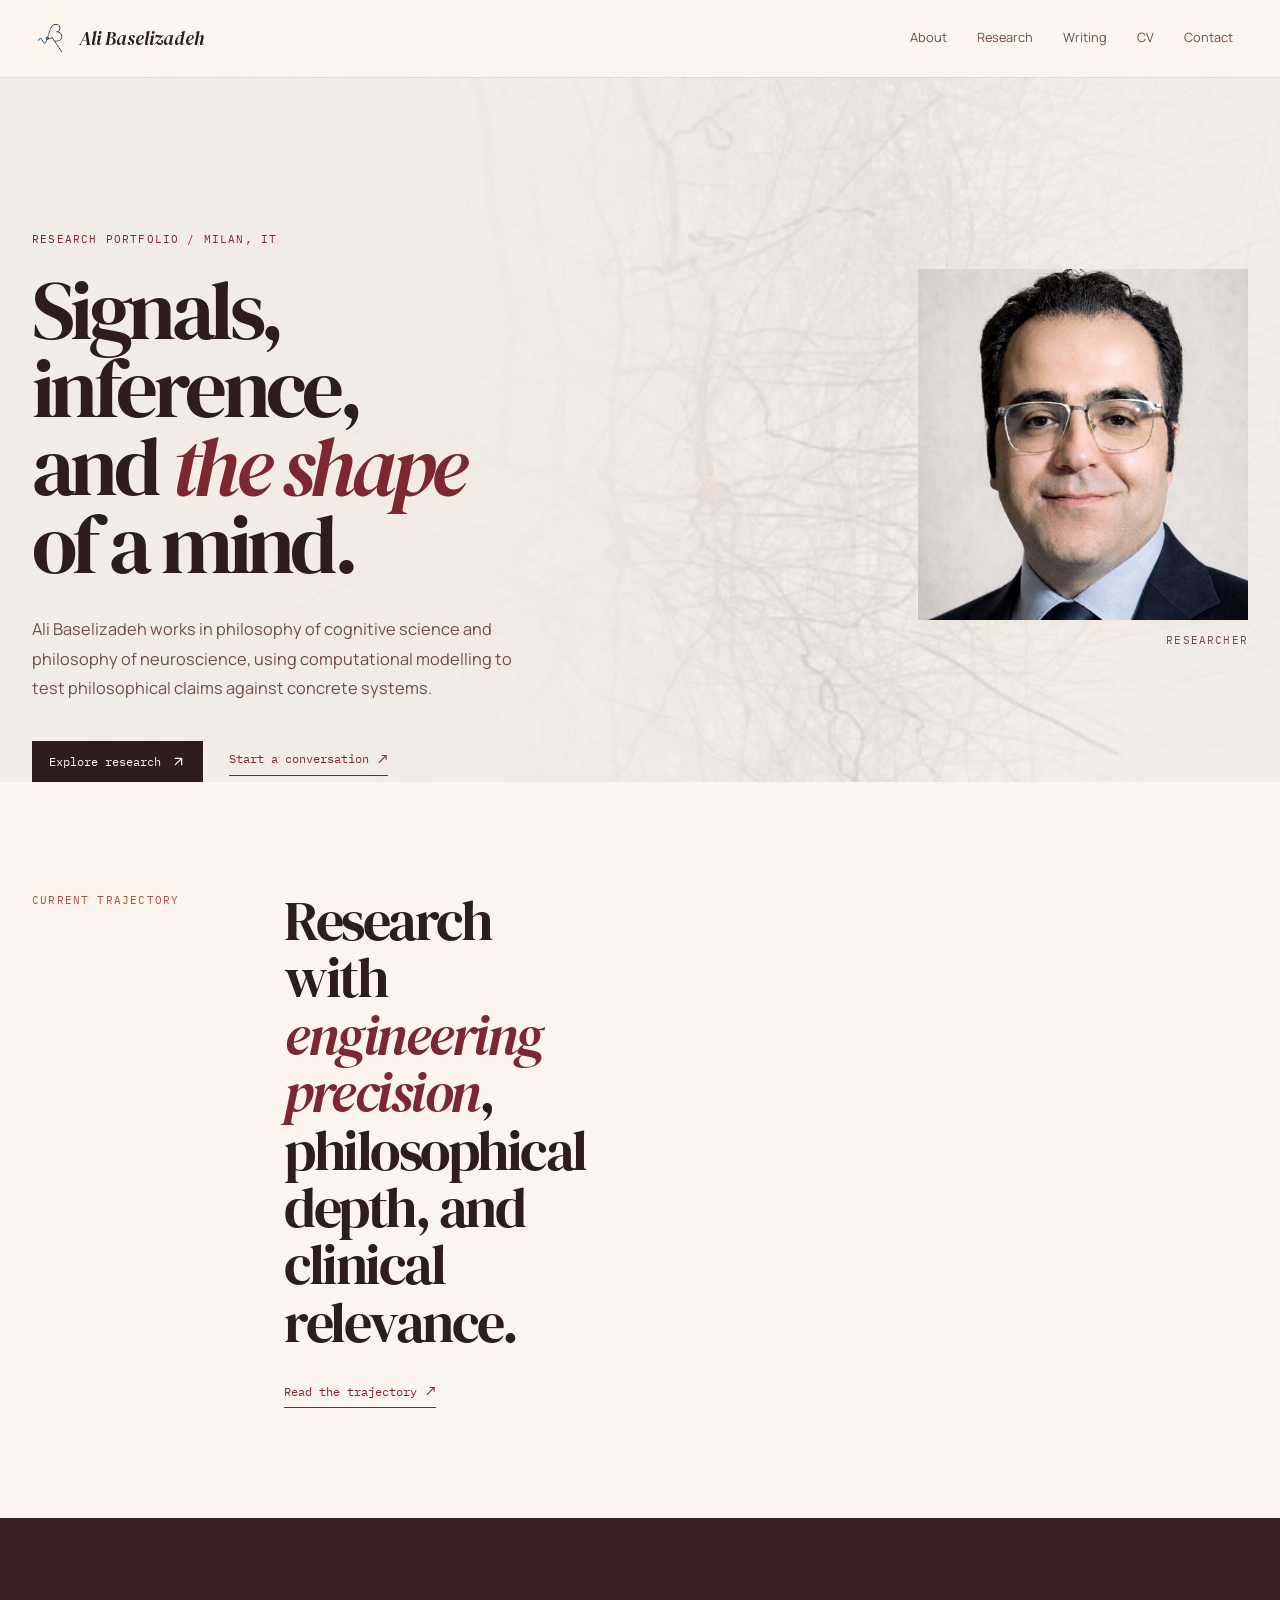
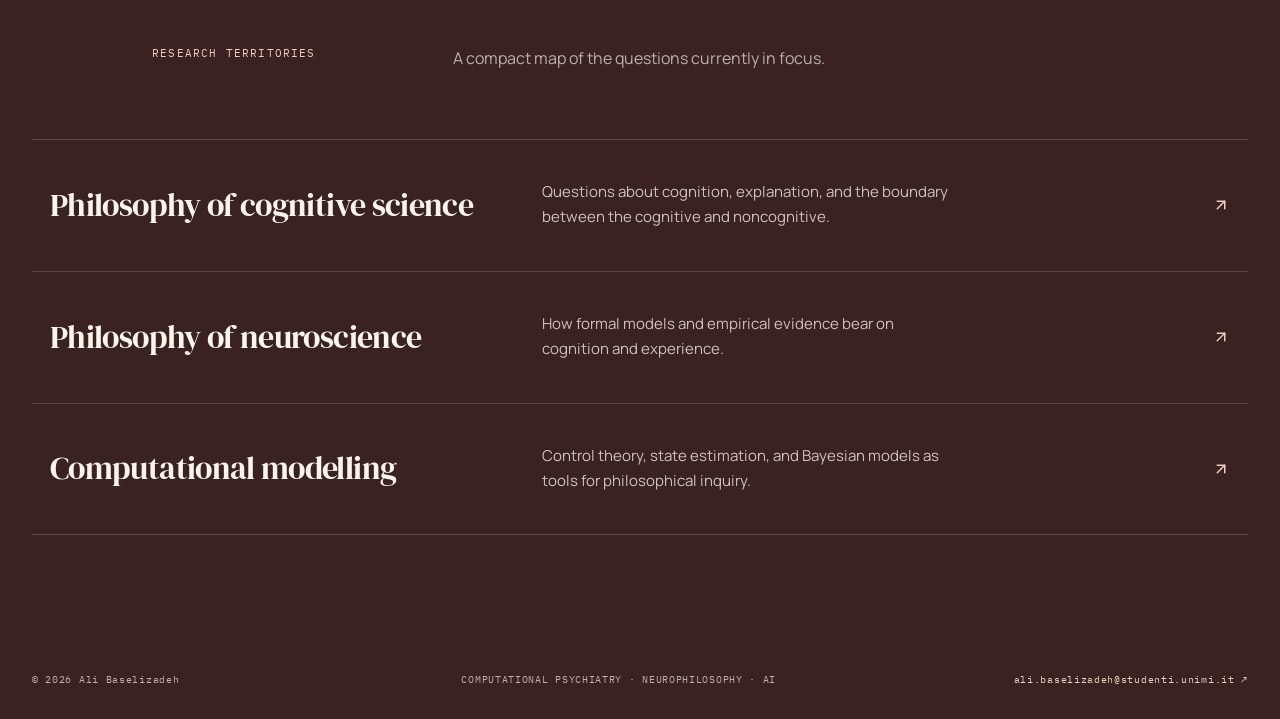
==== commit 26f30ed5: "Update site for philosophy research profile and CV" ====
--- a/index.html
+++ b/index.html
@@ -7,7 +7,7 @@
       name="viewport"
       content="width=device-width, initial-scale=1.0, maximum-scale=1" />
     <title>Ali Baselizadeh — Research Portfolio</title>
-    <meta name="description" content="Ali Baselizadeh — computational psychiatry, EEG, neurophilosophy, and human-centered AI." />
+    <meta name="description" content="Ali Baselizadeh — philosophy of cognitive science, philosophy of neuroscience, and computational modelling." />
     <link rel="preconnect" href="https://fonts.googleapis.com" />
     <link rel="preconnect" href="https://fonts.gstatic.com" crossorigin />
     <link href="https://fonts.googleapis.com/css2?family=DM+Serif+Display:ital@0;1&family=IBM+Plex+Mono:wght@400;500&family=Manrope:wght@400;500;600;700&display=swap" rel="stylesheet" />
@@ -15,6 +15,7 @@
     <script type="module" crossorigin src="/assets/index-DX0sDzWL.js"></script>
     <link rel="stylesheet" crossorigin href="/assets/index-CYUVjB4l.css">
     <link rel="stylesheet" href="/assets/portfolio-warm.css">
+    <script src="/assets/portfolio-repair.js?v=2" defer></script>
     <script src="/__manus__/debug-collector.js" defer></script>
   </head>
 
--- a/assets/portfolio-warm.css
+++ b/assets/portfolio-warm.css
@@ -90,3 +90,61 @@
 @media (max-width: 820px) {
   .site-nav { background: rgba(251, 245, 237, 0.99); border-bottom-color: transparent; }
 }
+
+/* Home research territories: stable columns, larger click target, no overlap. */
+.areas-list {
+  margin-left: 0;
+}
+.area-row {
+  display: grid;
+  grid-template-columns: minmax(13.5rem, .9fr) minmax(0, 1.25fr) 24px;
+  column-gap: clamp(24px, 4vw, 68px);
+  align-items: center;
+  min-height: 132px;
+  padding: 26px 18px;
+  cursor: pointer;
+  border-color: rgba(251, 245, 237, .16);
+  transition: background .18s var(--ease-out, ease), transform .18s var(--ease-out, ease);
+}
+.area-row h3 {
+  grid-column: 1;
+  margin: 0;
+  color: var(--warm-paper);
+  font-size: clamp(1.55rem, 2.5vw, 2.15rem);
+  line-height: 1.08;
+}
+.area-row p {
+  grid-column: 2;
+  margin: 0;
+  max-width: 46ch;
+  color: rgba(251, 245, 237, .76);
+  font-size: .94rem;
+  line-height: 1.65;
+}
+.area-row svg {
+  grid-column: 3;
+  justify-self: end;
+  color: var(--warm-blush);
+  transition: transform .18s var(--ease-out, ease), color .18s var(--ease-out, ease);
+}
+.area-row:hover,
+.area-row:focus-visible {
+  outline: none;
+  background: rgba(251, 245, 237, .07);
+}
+.area-row:hover svg,
+.area-row:focus-visible svg {
+  color: var(--warm-paper);
+  transform: translate(3px, -3px);
+}
+@media (max-width: 720px) {
+  .area-row {
+    grid-template-columns: 1fr 20px;
+    row-gap: 11px;
+    min-height: 0;
+    padding: 24px 0;
+  }
+  .area-row h3 { grid-column: 1; }
+  .area-row p { grid-column: 1; grid-row: 2; max-width: 52ch; }
+  .area-row svg { grid-column: 2; grid-row: 1; }
+}
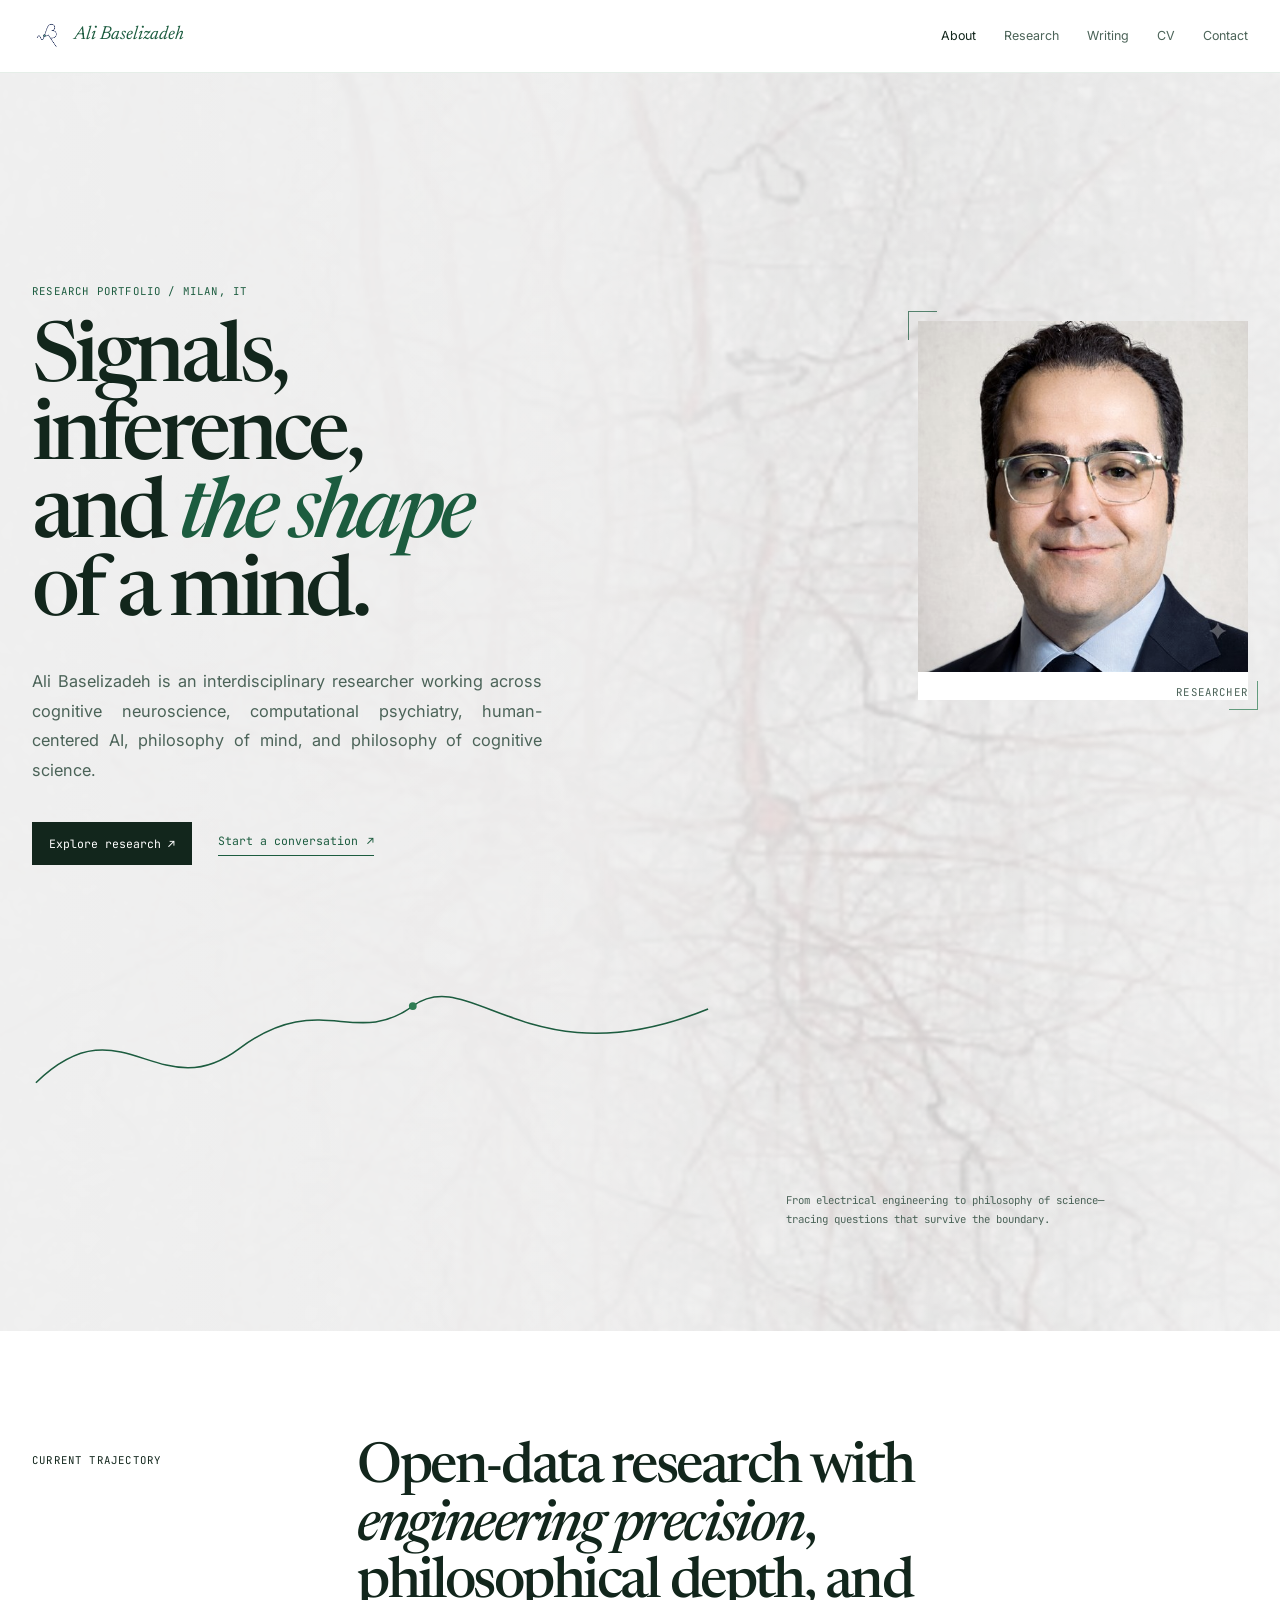
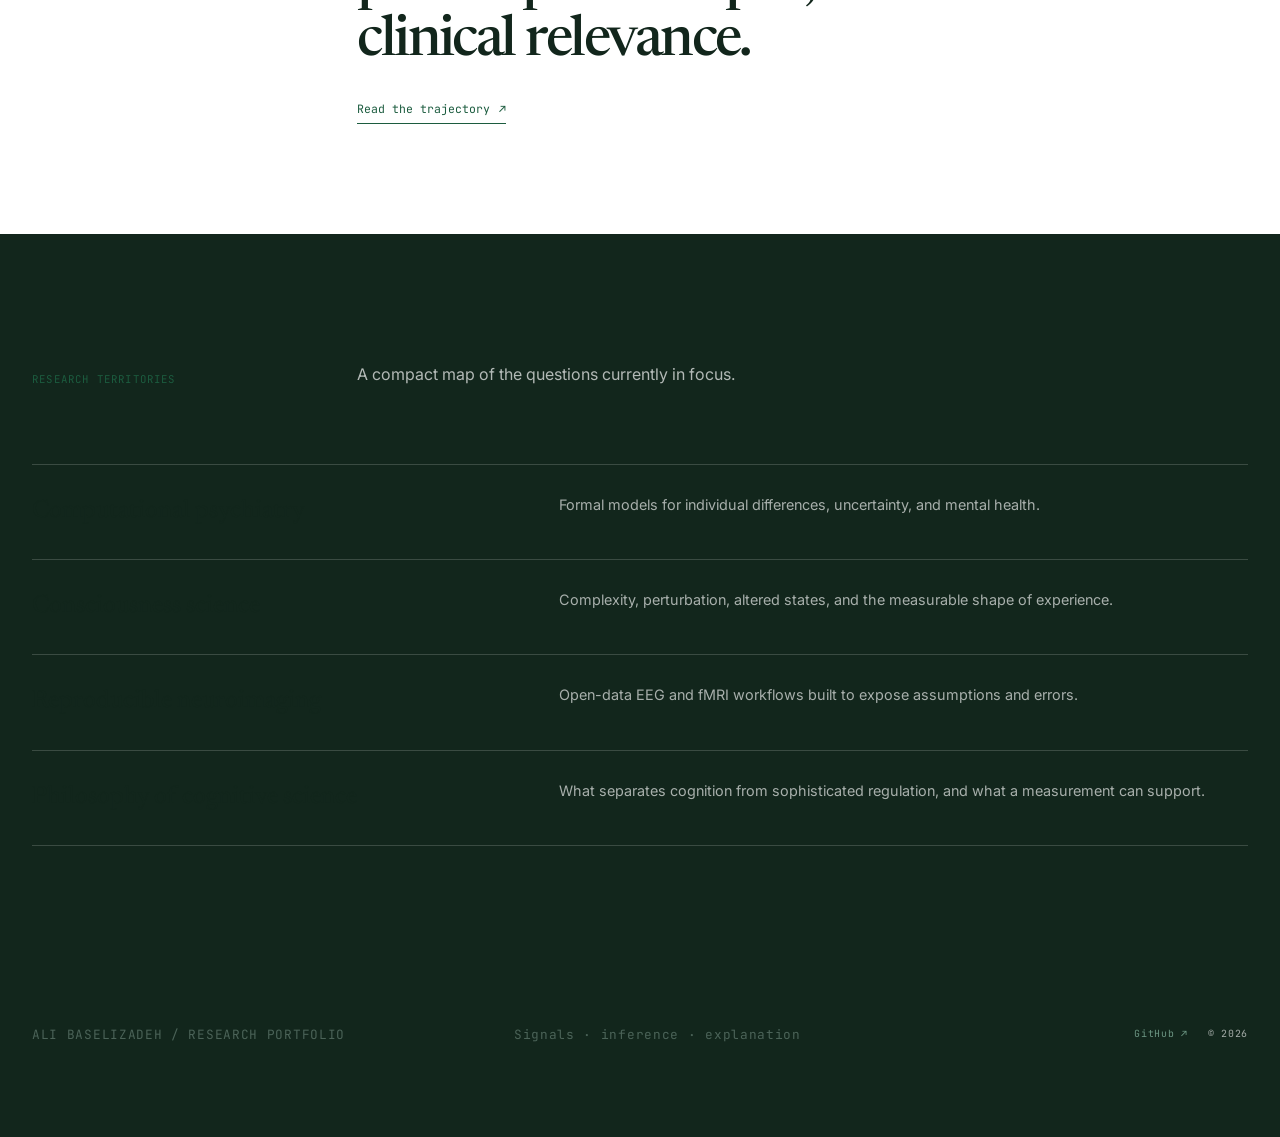
==== commit a8cf9193: "Mirror Manus portfolio layout on GitHub Pages" ====
--- a/index.html
+++ b/index.html
@@ -1,90 +1 @@
-<!doctype html>
-<html lang="en">
-
-  <head>
-    <meta charset="UTF-8" />
-    <meta
-      name="viewport"
-      content="width=device-width, initial-scale=1.0, maximum-scale=1" />
-    <title>Ali Baselizadeh — Research Portfolio</title>
-    <meta name="description" content="Ali Baselizadeh — philosophy of cognitive science, philosophy of neuroscience, and computational modelling." />
-    <link rel="preconnect" href="https://fonts.googleapis.com" />
-    <link rel="preconnect" href="https://fonts.gstatic.com" crossorigin />
-    <link href="https://fonts.googleapis.com/css2?family=DM+Serif+Display:ital@0;1&family=IBM+Plex+Mono:wght@400;500&family=Manrope:wght@400;500;600;700&display=swap" rel="stylesheet" />
-    <link rel="icon" type="image/png" href="/media/ali-signal-mark.png" />
-    <script type="module" crossorigin src="/assets/index-DX0sDzWL.js"></script>
-    <link rel="stylesheet" crossorigin href="/assets/index-CYUVjB4l.css">
-    <link rel="stylesheet" href="/assets/portfolio-warm.css">
-    <script src="/assets/portfolio-repair.js?v=2" defer></script>
-    <script src="/__manus__/debug-collector.js" defer></script>
-  </head>
-
-  <body>
-    <script id="manus-runtime">window.__MANUS_HOST_DEV__ = false;
-(function(){"use strict";var Mr={exports:{}},Kn={};/**
- * @license React
- * react-jsx-runtime.production.js
- *
- * Copyright (c) Meta Platforms, Inc. and affiliates.
- *
- * This source code is licensed under the MIT license found in the
- * LICENSE file in the root directory of this source tree.
- */var $c;function um(){if($c)return Kn;$c=1;var r=Symbol.for("react.transitional.element"),i=Symbol.for("react.fragment");function c(s,d,m){var x=null;if(m!==void 0&&(x=""+m),d.key!==void 0&&(x=""+d.key),"key"in d){m={};for(var R in d)R!=="key"&&(m[R]=d[R])}else m=d;return d=m.ref,{$$typeof:r,type:s,key:x,ref:d!==void 0?d:null,props:m}}return Kn.Fragment=i,Kn.jsx=c,Kn.jsxs=c,Kn}var Fc;function dm(){return Fc||(Fc=1,Mr.exports=um()),Mr.exports}var h=dm(),Ar={exports:{}},Pn={},Rr={exports:{}},Nr={};/**
- * @license React
- * scheduler.production.js
- *
- * Copyright (c) Meta Platforms, Inc. and affiliates.
- *
- * This source code is licensed under the MIT license found in the
- * LICENSE file in the root directory of this source tree.
- */var Ic;function fm(){return Ic||(Ic=1,function(r){function i(A,q){var B=A.length;A.push(q);t:for(;0<B;){var bt=B-1>>>1,p=A[bt];if(0<d(p,q))A[bt]=q,A[B]=p,B=bt;else break t}}function c(A){return A.length===0?null:A[0]}function s(A){if(A.length===0)return null;var q=A[0],B=A.pop();if(B!==q){A[0]=B;t:for(var bt=0,p=A.length,O=p>>>1;bt<O;){var X=2*(bt+1)-1,G=A[X],Z=X+1,st=A[Z];if(0>d(G,B))Z<p&&0>d(st,G)?(A[bt]=st,A[Z]=B,bt=Z):(A[bt]=G,A[X]=B,bt=X);else if(Z<p&&0>d(st,B))A[bt]=st,A[Z]=B,bt=Z;else break t}}return q}function d(A,q){var B=A.sortIndex-q.sortIndex;return B!==0?B:A.id-q.id}if(r.unstable_now=void 0,typeof performance=="object"&&typeof performance.now=="function"){var m=performance;r.unstable_now=function(){return m.now()}}else{var x=Date,R=x.now();r.unstable_now=function(){return x.now()-R}}var C=[],v=[],D=1,j=null,J=3,at=!1,$=!1,nt=!1,ct=!1,ht=typeof setTimeout=="function"?setTimeout:null,St=typeof clearTimeout=="function"?clearTimeout:null,_=typeof setImmediate<"u"?setImmediate:null;function Y(A){for(var q=c(v);q!==null;){if(q.callback===null)s(v);else if(q.startTime<=A)s(v),q.sortIndex=q.expirationTime,i(C,q);else break;q=c(v)}}function H(A){if(nt=!1,Y(A),!$)if(c(C)!==null)$=!0,it||(it=!0,Bt());else{var q=c(v);q!==null&&Mt(H,q.startTime-A)}}var it=!1,rt=-1,V=5,xt=-1;function Be(){return ct?!0:!(r.unstable_now()-xt<V)}function te(){if(ct=!1,it){var A=r.unstable_now();xt=A;var q=!0;try{t:{$=!1,nt&&(nt=!1,St(rt),rt=-1),at=!0;var B=J;try{e:{for(Y(A),j=c(C);j!==null&&!(j.expirationTime>A&&Be());){var bt=j.callback;if(typeof bt=="function"){j.callback=null,J=j.priorityLevel;var p=bt(j.expirationTime<=A);if(A=r.unstable_now(),typeof p=="function"){j.callback=p,Y(A),q=!0;break e}j===c(C)&&s(C),Y(A)}else s(C);j=c(C)}if(j!==null)q=!0;else{var O=c(v);O!==null&&Mt(H,O.startTime-A),q=!1}}break t}finally{j=null,J=B,at=!1}q=void 0}}finally{q?Bt():it=!1}}}var Bt;if(typeof _=="function")Bt=function(){_(te)};else if(typeof MessageChannel<"u"){var me=new MessageChannel,Se=me.port2;me.port1.onmessage=te,Bt=function(){Se.postMessage(null)}}else Bt=function(){ht(te,0)};function Mt(A,q){rt=ht(function(){A(r.unstable_now())},q)}r.unstable_IdlePriority=5,r.unstable_ImmediatePriority=1,r.unstable_LowPriority=4,r.unstable_NormalPriority=3,r.unstable_Profiling=null,r.unstable_UserBlockingPriority=2,r.unstable_cancelCallback=function(A){A.callback=null},r.unstable_forceFrameRate=function(A){0>A||125<A?console.error("forceFrameRate takes a positive int between 0 and 125, forcing frame rates higher than 125 fps is not supported"):V=0<A?Math.floor(1e3/A):5},r.unstable_getCurrentPriorityLevel=function(){return J},r.unstable_next=function(A){switch(J){case 1:case 2:case 3:var q=3;break;default:q=J}var B=J;J=q;try{return A()}finally{J=B}},r.unstable_requestPaint=function(){ct=!0},r.unstable_runWithPriority=function(A,q){switch(A){case 1:case 2:case 3:case 4:case 5:break;default:A=3}var B=J;J=A;try{return q()}finally{J=B}},r.unstable_scheduleCallback=function(A,q,B){var bt=r.unstable_now();switch(typeof B=="object"&&B!==null?(B=B.delay,B=typeof B=="number"&&0<B?bt+B:bt):B=bt,A){case 1:var p=-1;break;case 2:p=250;break;case 5:p=1073741823;break;case 4:p=1e4;break;default:p=5e3}return p=B+p,A={id:D++,callback:q,priorityLevel:A,startTime:B,expirationTime:p,sortIndex:-1},B>bt?(A.sortIndex=B,i(v,A),c(C)===null&&A===c(v)&&(nt?(St(rt),rt=-1):nt=!0,Mt(H,B-bt))):(A.sortIndex=p,i(C,A),$||at||($=!0,it||(it=!0,Bt()))),A},r.unstable_shouldYield=Be,r.unstable_wrapCallback=function(A){var q=J;return function(){var B=J;J=q;try{return A.apply(this,arguments)}finally{J=B}}}}(Nr)),Nr}var tu;function hm(){return tu||(tu=1,Rr.exports=fm()),Rr.exports}var zr={exports:{}},ut={};/**
- * @license React
- * react.production.js
- *
- * Copyright (c) Meta Platforms, Inc. and affiliates.
- *
- * This source code is licensed under the MIT license found in the
- * LICENSE file in the root directory of this source tree.
- */var eu;function mm(){if(eu)return ut;eu=1;var r=Symbol.for("react.transitional.element"),i=Symbol.for("react.portal"),c=Symbol.for("react.fragment"),s=Symbol.for("react.strict_mode"),d=Symbol.for("react.profiler"),m=Symbol.for("react.consumer"),x=Symbol.for("react.context"),R=Symbol.for("react.forward_ref"),C=Symbol.for("react.suspense"),v=Symbol.for("react.memo"),D=Symbol.for("react.lazy"),j=Symbol.iterator;function J(p){return p===null||typeof p!="object"?null:(p=j&&p[j]||p["@@iterator"],typeof p=="function"?p:null)}var at={isMounted:function(){return!1},enqueueForceUpdate:function(){},enqueueReplaceState:function(){},enqueueSetState:function(){}},$=Object.assign,nt={};function ct(p,O,X){this.props=p,this.context=O,this.refs=nt,this.updater=X||at}ct.prototype.isReactComponent={},ct.prototype.setState=function(p,O){if(typeof p!="object"&&typeof p!="function"&&p!=null)throw Error("takes an object of state variables to update or a function which returns an object of state variables.");this.updater.enqueueSetState(this,p,O,"setState")},ct.prototype.forceUpdate=function(p){this.updater.enqueueForceUpdate(this,p,"forceUpdate")};function ht(){}ht.prototype=ct.prototype;function St(p,O,X){this.props=p,this.context=O,this.refs=nt,this.updater=X||at}var _=St.prototype=new ht;_.constructor=St,$(_,ct.prototype),_.isPureReactComponent=!0;var Y=Array.isArray,H={H:null,A:null,T:null,S:null,V:null},it=Object.prototype.hasOwnProperty;function rt(p,O,X,G,Z,st){return X=st.ref,{$$typeof:r,type:p,key:O,ref:X!==void 0?X:null,props:st}}function V(p,O){return rt(p.type,O,void 0,void 0,void 0,p.props)}function xt(p){return typeof p=="object"&&p!==null&&p.$$typeof===r}function Be(p){var O={"=":"=0",":":"=2"};return"$"+p.replace(/[=:]/g,function(X){return O[X]})}var te=/\/+/g;function Bt(p,O){return typeof p=="object"&&p!==null&&p.key!=null?Be(""+p.key):O.toString(36)}function me(){}function Se(p){switch(p.status){case"fulfilled":return p.value;case"rejected":throw p.reason;default:switch(typeof p.status=="string"?p.then(me,me):(p.status="pending",p.then(function(O){p.status==="pending"&&(p.status="fulfilled",p.value=O)},function(O){p.status==="pending"&&(p.status="rejected",p.reason=O)})),p.status){case"fulfilled":return p.value;case"rejected":throw p.reason}}throw p}function Mt(p,O,X,G,Z){var st=typeof p;(st==="undefined"||st==="boolean")&&(p=null);var I=!1;if(p===null)I=!0;else switch(st){case"bigint":case"string":case"number":I=!0;break;case"object":switch(p.$$typeof){case r:case i:I=!0;break;case D:return I=p._init,Mt(I(p._payload),O,X,G,Z)}}if(I)return Z=Z(p),I=G===""?"."+Bt(p,0):G,Y(Z)?(X="",I!=null&&(X=I.replace(te,"$&/")+"/"),Mt(Z,O,X,"",function(Jt){return Jt})):Z!=null&&(xt(Z)&&(Z=V(Z,X+(Z.key==null||p&&p.key===Z.key?"":(""+Z.key).replace(te,"$&/")+"/")+I)),O.push(Z)),1;I=0;var gt=G===""?".":G+":";if(Y(p))for(var Tt=0;Tt<p.length;Tt++)G=p[Tt],st=gt+Bt(G,Tt),I+=Mt(G,O,X,st,Z);else if(Tt=J(p),typeof Tt=="function")for(p=Tt.call(p),Tt=0;!(G=p.next()).done;)G=G.value,st=gt+Bt(G,Tt++),I+=Mt(G,O,X,st,Z);else if(st==="object"){if(typeof p.then=="function")return Mt(Se(p),O,X,G,Z);throw O=String(p),Error("Objects are not valid as a React child (found: "+(O==="[object Object]"?"object with keys {"+Object.keys(p).join(", ")+"}":O)+"). If you meant to render a collection of children, use an array instead.")}return I}function A(p,O,X){if(p==null)return p;var G=[],Z=0;return Mt(p,G,"","",function(st){return O.call(X,st,Z++)}),G}function q(p){if(p._status===-1){var O=p._result;O=O(),O.then(function(X){(p._status===0||p._status===-1)&&(p._status=1,p._result=X)},function(X){(p._status===0||p._status===-1)&&(p._status=2,p._result=X)}),p._status===-1&&(p._status=0,p._result=O)}if(p._status===1)return p._result.default;throw p._result}var B=typeof reportError=="function"?reportError:function(p){if(typeof window=="object"&&typeof window.ErrorEvent=="function"){var O=new window.ErrorEvent("error",{bubbles:!0,cancelable:!0,message:typeof p=="object"&&p!==null&&typeof p.message=="string"?String(p.message):String(p),error:p});if(!window.dispatchEvent(O))return}else if(typeof process=="object"&&typeof process.emit=="function"){process.emit("uncaughtException",p);return}console.error(p)};function bt(){}return ut.Children={map:A,forEach:function(p,O,X){A(p,function(){O.apply(this,arguments)},X)},count:function(p){var O=0;return A(p,function(){O++}),O},toArray:function(p){return A(p,function(O){return O})||[]},only:function(p){if(!xt(p))throw Error("React.Children.only expected to receive a single React element child.");return p}},ut.Component=ct,ut.Fragment=c,ut.Profiler=d,ut.PureComponent=St,ut.StrictMode=s,ut.Suspense=C,ut.__CLIENT_INTERNALS_DO_NOT_USE_OR_WARN_USERS_THEY_CANNOT_UPGRADE=H,ut.__COMPILER_RUNTIME={__proto__:null,c:function(p){return H.H.useMemoCache(p)}},ut.cache=function(p){return function(){return p.apply(null,arguments)}},ut.cloneElement=function(p,O,X){if(p==null)throw Error("The argument must be a React element, but you passed "+p+".");var G=$({},p.props),Z=p.key,st=void 0;if(O!=null)for(I in O.ref!==void 0&&(st=void 0),O.key!==void 0&&(Z=""+O.key),O)!it.call(O,I)||I==="key"||I==="__self"||I==="__source"||I==="ref"&&O.ref===void 0||(G[I]=O[I]);var I=arguments.length-2;if(I===1)G.children=X;else if(1<I){for(var gt=Array(I),Tt=0;Tt<I;Tt++)gt[Tt]=arguments[Tt+2];G.children=gt}return rt(p.type,Z,void 0,void 0,st,G)},ut.createContext=function(p){return p={$$typeof:x,_currentValue:p,_currentValue2:p,_threadCount:0,Provider:null,Consumer:null},p.Provider=p,p.Consumer={$$typeof:m,_context:p},p},ut.createElement=function(p,O,X){var G,Z={},st=null;if(O!=null)for(G in O.key!==void 0&&(st=""+O.key),O)it.call(O,G)&&G!=="key"&&G!=="__self"&&G!=="__source"&&(Z[G]=O[G]);var I=arguments.length-2;if(I===1)Z.children=X;else if(1<I){for(var gt=Array(I),Tt=0;Tt<I;Tt++)gt[Tt]=arguments[Tt+2];Z.children=gt}if(p&&p.defaultProps)for(G in I=p.defaultProps,I)Z[G]===void 0&&(Z[G]=I[G]);return rt(p,st,void 0,void 0,null,Z)},ut.createRef=function(){return{current:null}},ut.forwardRef=function(p){return{$$typeof:R,render:p}},ut.isValidElement=xt,ut.lazy=function(p){return{$$typeof:D,_payload:{_status:-1,_result:p},_init:q}},ut.memo=function(p,O){return{$$typeof:v,type:p,compare:O===void 0?null:O}},ut.startTransition=function(p){var O=H.T,X={};H.T=X;try{var G=p(),Z=H.S;Z!==null&&Z(X,G),typeof G=="object"&&G!==null&&typeof G.then=="function"&&G.then(bt,B)}catch(st){B(st)}finally{H.T=O}},ut.unstable_useCacheRefresh=function(){return H.H.useCacheRefresh()},ut.use=function(p){return H.H.use(p)},ut.useActionState=function(p,O,X){return H.H.useActionState(p,O,X)},ut.useCallback=function(p,O){return H.H.useCallback(p,O)},ut.useContext=function(p){return H.H.useContext(p)},ut.useDebugValue=function(){},ut.useDeferredValue=function(p,O){return H.H.useDeferredValue(p,O)},ut.useEffect=function(p,O,X){var G=H.H;if(typeof X=="function")throw Error("useEffect CRUD overload is not enabled in this build of React.");return G.useEffect(p,O)},ut.useId=function(){return H.H.useId()},ut.useImperativeHandle=function(p,O,X){return H.H.useImperativeHandle(p,O,X)},ut.useInsertionEffect=function(p,O){return H.H.useInsertionEffect(p,O)},ut.useLayoutEffect=function(p,O){return H.H.useLayoutEffect(p,O)},ut.useMemo=function(p,O){return H.H.useMemo(p,O)},ut.useOptimistic=function(p,O){return H.H.useOptimistic(p,O)},ut.useReducer=function(p,O,X){return H.H.useReducer(p,O,X)},ut.useRef=function(p){return H.H.useRef(p)},ut.useState=function(p){return H.H.useState(p)},ut.useSyncExternalStore=function(p,O,X){return H.H.useSyncExternalStore(p,O,X)},ut.useTransition=function(){return H.H.useTransition()},ut.version="19.1.1",ut}var lu;function _r(){return lu||(lu=1,zr.exports=mm()),zr.exports}var kr={exports:{}},he={};/**
- * @license React
- * react-dom.production.js
- *
- * Copyright (c) Meta Platforms, Inc. and affiliates.
- *
- * This source code is licensed under the MIT license found in the
- * LICENSE file in the root directory of this source tree.
- */var au;function gm(){if(au)return he;au=1;var r=_r();function i(C){var v="https://react.dev/errors/"+C;if(1<arguments.length){v+="?args[]="+encodeURIComponent(arguments[1]);for(var D=2;D<arguments.length;D++)v+="&args[]="+encodeURIComponent(arguments[D])}return"Minified React error #"+C+"; visit "+v+" for the full message or use the non-minified dev environment for full errors and additional helpful warnings."}function c(){}var s={d:{f:c,r:function(){throw Error(i(522))},D:c,C:c,L:c,m:c,X:c,S:c,M:c},p:0,findDOMNode:null},d=Symbol.for("react.portal");function m(C,v,D){var j=3<arguments.length&&arguments[3]!==void 0?arguments[3]:null;return{$$typeof:d,key:j==null?null:""+j,children:C,containerInfo:v,implementation:D}}var x=r.__CLIENT_INTERNALS_DO_NOT_USE_OR_WARN_USERS_THEY_CANNOT_UPGRADE;function R(C,v){if(C==="font")return"";if(typeof v=="string")return v==="use-credentials"?v:""}return he.__DOM_INTERNALS_DO_NOT_USE_OR_WARN_USERS_THEY_CANNOT_UPGRADE=s,he.createPortal=function(C,v){var D=2<arguments.length&&arguments[2]!==void 0?arguments[2]:null;if(!v||v.nodeType!==1&&v.nodeType!==9&&v.nodeType!==11)throw Error(i(299));return m(C,v,null,D)},he.flushSync=function(C){var v=x.T,D=s.p;try{if(x.T=null,s.p=2,C)return C()}finally{x.T=v,s.p=D,s.d.f()}},he.preconnect=function(C,v){typeof C=="string"&&(v?(v=v.crossOrigin,v=typeof v=="string"?v==="use-credentials"?v:"":void 0):v=null,s.d.C(C,v))},he.prefetchDNS=function(C){typeof C=="string"&&s.d.D(C)},he.preinit=function(C,v){if(typeof C=="string"&&v&&typeof v.as=="string"){var D=v.as,j=R(D,v.crossOrigin),J=typeof v.integrity=="string"?v.integrity:void 0,at=typeof v.fetchPriority=="string"?v.fetchPriority:void 0;D==="style"?s.d.S(C,typeof v.precedence=="string"?v.precedence:void 0,{crossOrigin:j,integrity:J,fetchPriority:at}):D==="script"&&s.d.X(C,{crossOrigin:j,integrity:J,fetchPriority:at,nonce:typeof v.nonce=="string"?v.nonce:void 0})}},he.preinitModule=function(C,v){if(typeof C=="string")if(typeof v=="object"&&v!==null){if(v.as==null||v.as==="script"){var D=R(v.as,v.crossOrigin);s.d.M(C,{crossOrigin:D,integrity:typeof v.integrity=="string"?v.integrity:void 0,nonce:typeof v.nonce=="string"?v.nonce:void 0})}}else v==null&&s.d.M(C)},he.preload=function(C,v){if(typeof C=="string"&&typeof v=="object"&&v!==null&&typeof v.as=="string"){var D=v.as,j=R(D,v.crossOrigin);s.d.L(C,D,{crossOrigin:j,integrity:typeof v.integrity=="string"?v.integrity:void 0,nonce:typeof v.nonce=="string"?v.nonce:void 0,type:typeof v.type=="string"?v.type:void 0,fetchPriority:typeof v.fetchPriority=="string"?v.fetchPriority:void 0,referrerPolicy:typeof v.referrerPolicy=="string"?v.referrerPolicy:void 0,imageSrcSet:typeof v.imageSrcSet=="string"?v.imageSrcSet:void 0,imageSizes:typeof v.imageSizes=="string"?v.imageSizes:void 0,media:typeof v.media=="string"?v.media:void 0})}},he.preloadModule=function(C,v){if(typeof C=="string")if(v){var D=R(v.as,v.crossOrigin);s.d.m(C,{as:typeof v.as=="string"&&v.as!=="script"?v.as:void 0,crossOrigin:D,integrity:typeof v.integrity=="string"?v.integrity:void 0})}else s.d.m(C)},he.requestFormReset=function(C){s.d.r(C)},he.unstable_batchedUpdates=function(C,v){return C(v)},he.useFormState=function(C,v,D){return x.H.useFormState(C,v,D)},he.useFormStatus=function(){return x.H.useHostTransitionStatus()},he.version="19.1.1",he}var nu;function pm(){if(nu)return kr.exports;nu=1;function r(){if(!(typeof __REACT_DEVTOOLS_GLOBAL_HOOK__>"u"||typeof __REACT_DEVTOOLS_GLOBAL_HOOK__.checkDCE!="function"))try{__REACT_DEVTOOLS_GLOBAL_HOOK__.checkDCE(r)}catch(i){console.error(i)}}return r(),kr.exports=gm(),kr.exports}/**
- * @license React
- * react-dom-client.production.js
- *
- * Copyright (c) Meta Platforms, Inc. and affiliates.
- *
- * This source code is licensed under the MIT license found in the
- * LICENSE file in the root directory of this source tree.
- */var ou;function ym(){if(ou)return Pn;ou=1;var r=hm(),i=_r(),c=pm();function s(t){var e="https://react.dev/errors/"+t;if(1<arguments.length){e+="?args[]="+encodeURIComponent(arguments[1]);for(var l=2;l<arguments.length;l++)e+="&args[]="+encodeURIComponent(arguments[l])}return"Minified React error #"+t+"; visit "+e+" for the full message or use the non-minified dev environment for full errors and additional helpful warnings."}function d(t){return!(!t||t.nodeType!==1&&t.nodeType!==9&&t.nodeType!==11)}function m(t){var e=t,l=t;if(t.alternate)for(;e.return;)e=e.return;else{t=e;do e=t,(e.flags&4098)!==0&&(l=e.return),t=e.return;while(t)}return e.tag===3?l:null}function x(t){if(t.tag===13){var e=t.memoizedState;if(e===null&&(t=t.alternate,t!==null&&(e=t.memoizedState)),e!==null)return e.dehydrated}return null}function R(t){if(m(t)!==t)throw Error(s(188))}function C(t){var e=t.alternate;if(!e){if(e=m(t),e===null)throw Error(s(188));return e!==t?null:t}for(var l=t,a=e;;){var n=l.return;if(n===null)break;var o=n.alternate;if(o===null){if(a=n.return,a!==null){l=a;continue}break}if(n.child===o.child){for(o=n.child;o;){if(o===l)return R(n),t;if(o===a)return R(n),e;o=o.sibling}throw Error(s(188))}if(l.return!==a.return)l=n,a=o;else{for(var u=!1,f=n.child;f;){if(f===l){u=!0,l=n,a=o;break}if(f===a){u=!0,a=n,l=o;break}f=f.sibling}if(!u){for(f=o.child;f;){if(f===l){u=!0,l=o,a=n;break}if(f===a){u=!0,a=o,l=n;break}f=f.sibling}if(!u)throw Error(s(189))}}if(l.alternate!==a)throw Error(s(190))}if(l.tag!==3)throw Error(s(188));return l.stateNode.current===l?t:e}function v(t){var e=t.tag;if(e===5||e===26||e===27||e===6)return t;for(t=t.child;t!==null;){if(e=v(t),e!==null)return e;t=t.sibling}return null}var D=Object.assign,j=Symbol.for("react.element"),J=Symbol.for("react.transitional.element"),at=Symbol.for("react.portal"),$=Symbol.for("react.fragment"),nt=Symbol.for("react.strict_mode"),ct=Symbol.for("react.profiler"),ht=Symbol.for("react.provider"),St=Symbol.for("react.consumer"),_=Symbol.for("react.context"),Y=Symbol.for("react.forward_ref"),H=Symbol.for("react.suspense"),it=Symbol.for("react.suspense_list"),rt=Symbol.for("react.memo"),V=Symbol.for("react.lazy"),xt=Symbol.for("react.activity"),Be=Symbol.for("react.memo_cache_sentinel"),te=Symbol.iterator;function Bt(t){return t===null||typeof t!="object"?null:(t=te&&t[te]||t["@@iterator"],typeof t=="function"?t:null)}var me=Symbol.for("react.client.reference");function Se(t){if(t==null)return null;if(typeof t=="function")return t.$$typeof===me?null:t.displayName||t.name||null;if(typeof t=="string")return t;switch(t){case $:return"Fragment";case ct:return"Profiler";case nt:return"StrictMode";case H:return"Suspense";case it:return"SuspenseList";case xt:return"Activity"}if(typeof t=="object")switch(t.$$typeof){case at:return"Portal";case _:return(t.displayName||"Context")+".Provider";case St:return(t._context.displayName||"Context")+".Consumer";case Y:var e=t.render;return t=t.displayName,t||(t=e.displayName||e.name||"",t=t!==""?"ForwardRef("+t+")":"ForwardRef"),t;case rt:return e=t.displayName||null,e!==null?e:Se(t.type)||"Memo";case V:e=t._payload,t=t._init;try{return Se(t(e))}catch{}}return null}var Mt=Array.isArray,A=i.__CLIENT_INTERNALS_DO_NOT_USE_OR_WARN_USERS_THEY_CANNOT_UPGRADE,q=c.__DOM_INTERNALS_DO_NOT_USE_OR_WARN_USERS_THEY_CANNOT_UPGRADE,B={pending:!1,data:null,method:null,action:null},bt=[],p=-1;function O(t){return{current:t}}function X(t){0>p||(t.current=bt[p],bt[p]=null,p--)}function G(t,e){p++,bt[p]=t.current,t.current=e}var Z=O(null),st=O(null),I=O(null),gt=O(null);function Tt(t,e){switch(G(I,e),G(st,t),G(Z,null),e.nodeType){case 9:case 11:t=(t=e.documentElement)&&(t=t.namespaceURI)?Hh(t):0;break;default:if(t=e.tagName,e=e.namespaceURI)e=Hh(e),t=Uh(e,t);else switch(t){case"svg":t=1;break;case"math":t=2;break;default:t=0}}X(Z),G(Z,t)}function Jt(){X(Z),X(st),X(I)}function Ke(t){t.memoizedState!==null&&G(gt,t);var e=Z.current,l=Uh(e,t.type);e!==l&&(G(st,t),G(Z,l))}function Ce(t){st.current===t&&(X(Z),X(st)),gt.current===t&&(X(gt),Wo._currentValue=B)}var Pe=Object.prototype.hasOwnProperty,yl=r.unstable_scheduleCallback,sn=r.unstable_cancelCallback,Ca=r.unstable_shouldYield,ri=r.unstable_requestPaint,ge=r.unstable_now,si=r.unstable_getCurrentPriorityLevel,Ul=r.unstable_ImmediatePriority,Fn=r.unstable_UserBlockingPriority,nl=r.unstable_NormalPriority,ci=r.unstable_LowPriority,Gl=r.unstable_IdlePriority,ui=r.log,Ea=r.unstable_setDisableYieldValue,ql=null,Wt=null;function Je(t){if(typeof ui=="function"&&Ea(t),Wt&&typeof Wt.setStrictMode=="function")try{Wt.setStrictMode(ql,t)}catch{}}var $t=Math.clz32?Math.clz32:fi,di=Math.log,Ta=Math.LN2;function fi(t){return t>>>=0,t===0?32:31-(di(t)/Ta|0)|0}var L=256,cn=4194304;function vl(t){var e=t&42;if(e!==0)return e;switch(t&-t){case 1:return 1;case 2:return 2;case 4:return 4;case 8:return 8;case 16:return 16;case 32:return 32;case 64:return 64;case 128:return 128;case 256:case 512:case 1024:case 2048:case 4096:case 8192:case 16384:case 32768:case 65536:case 131072:case 262144:case 524288:case 1048576:case 2097152:return t&4194048;case 4194304:case 8388608:case 16777216:case 33554432:return t&62914560;case 67108864:return 67108864;case 134217728:return 134217728;case 268435456:return 268435456;case 536870912:return 536870912;case 1073741824:return 0;default:return t}}function un(t,e,l){var a=t.pendingLanes;if(a===0)return 0;var n=0,o=t.suspendedLanes,u=t.pingedLanes;t=t.warmLanes;var f=a&134217727;return f!==0?(a=f&~o,a!==0?n=vl(a):(u&=f,u!==0?n=vl(u):l||(l=f&~t,l!==0&&(n=vl(l))))):(f=a&~o,f!==0?n=vl(f):u!==0?n=vl(u):l||(l=a&~t,l!==0&&(n=vl(l)))),n===0?0:e!==0&&e!==n&&(e&o)===0&&(o=n&-n,l=e&-e,o>=l||o===32&&(l&4194048)!==0)?e:n}function Dt(t,e){return(t.pendingLanes&~(t.suspendedLanes&~t.pingedLanes)&e)===0}function In(t,e){switch(t){case 1:case 2:case 4:case 8:case 64:return e+250;case 16:case 32:case 128:case 256:case 512:case 1024:case 2048:case 4096:case 8192:case 16384:case 32768:case 65536:case 131072:case 262144:case 524288:case 1048576:case 2097152:return e+5e3;case 4194304:case 8388608:case 16777216:case 33554432:return-1;case 67108864:case 134217728:case 268435456:case 536870912:case 1073741824:return-1;default:return-1}}function to(){var t=L;return L<<=1,(L&4194048)===0&&(L=256),t}function hi(){var t=cn;return cn<<=1,(cn&62914560)===0&&(cn=4194304),t}function eo(t){for(var e=[],l=0;31>l;l++)e.push(t);return e}function Da(t,e){t.pendingLanes|=e,e!==268435456&&(t.suspendedLanes=0,t.pingedLanes=0,t.warmLanes=0)}function Ir(t,e,l,a,n,o){var u=t.pendingLanes;t.pendingLanes=l,t.suspendedLanes=0,t.pingedLanes=0,t.warmLanes=0,t.expiredLanes&=l,t.entangledLanes&=l,t.errorRecoveryDisabledLanes&=l,t.shellSuspendCounter=0;var f=t.entanglements,g=t.expirationTimes,S=t.hiddenUpdates;for(l=u&~l;0<l;){var N=31-$t(l),k=1<<N;f[N]=0,g[N]=-1;var E=S[N];if(E!==null)for(S[N]=null,N=0;N<E.length;N++){var T=E[N];T!==null&&(T.lane&=-536870913)}l&=~k}a!==0&&mi(t,a,0),o!==0&&n===0&&t.tag!==0&&(t.suspendedLanes|=o&~(u&~e))}function mi(t,e,l){t.pendingLanes|=e,t.suspendedLanes&=~e;var a=31-$t(e);t.entangledLanes|=e,t.entanglements[a]=t.entanglements[a]|1073741824|l&4194090}function gi(t,e){var l=t.entangledLanes|=e;for(t=t.entanglements;l;){var a=31-$t(l),n=1<<a;n&e|t[a]&e&&(t[a]|=e),l&=~n}}function lo(t){switch(t){case 2:t=1;break;case 8:t=4;break;case 32:t=16;break;case 256:case 512:case 1024:case 2048:case 4096:case 8192:case 16384:case 32768:case 65536:case 131072:case 262144:case 524288:case 1048576:case 2097152:case 4194304:case 8388608:case 16777216:case 33554432:t=128;break;case 268435456:t=134217728;break;default:t=0}return t}function ao(t){return t&=-t,2<t?8<t?(t&134217727)!==0?32:268435456:8:2}function pi(){var t=q.p;return t!==0?t:(t=window.event,t===void 0?32:nm(t.type))}function ts(t,e){var l=q.p;try{return q.p=t,e()}finally{q.p=l}}var ol=Math.random().toString(36).slice(2),ee="__reactFiber$"+ol,pe="__reactProps$"+ol,Yl="__reactContainer$"+ol,no="__reactEvents$"+ol,es="__reactListeners$"+ol,ls="__reactHandles$"+ol,yi="__reactResources$"+ol,Ma="__reactMarker$"+ol;function oo(t){delete t[ee],delete t[pe],delete t[no],delete t[es],delete t[ls]}function Vl(t){var e=t[ee];if(e)return e;for(var l=t.parentNode;l;){if(e=l[Yl]||l[ee]){if(l=e.alternate,e.child!==null||l!==null&&l.child!==null)for(t=Vh(t);t!==null;){if(l=t[ee])return l;t=Vh(t)}return e}t=l,l=t.parentNode}return null}function Xl(t){if(t=t[ee]||t[Yl]){var e=t.tag;if(e===5||e===6||e===13||e===26||e===27||e===3)return t}return null}function Aa(t){var e=t.tag;if(e===5||e===26||e===27||e===6)return t.stateNode;throw Error(s(33))}function Zl(t){var e=t[yi];return e||(e=t[yi]={hoistableStyles:new Map,hoistableScripts:new Map}),e}function Vt(t){t[Ma]=!0}var vi=new Set,bi={};function bl(t,e){We(t,e),We(t+"Capture",e)}function We(t,e){for(bi[t]=e,t=0;t<e.length;t++)vi.add(e[t])}var as=RegExp("^[:A-Z_a-z\\u00C0-\\u00D6\\u00D8-\\u00F6\\u00F8-\\u02FF\\u0370-\\u037D\\u037F-\\u1FFF\\u200C-\\u200D\\u2070-\\u218F\\u2C00-\\u2FEF\\u3001-\\uD7FF\\uF900-\\uFDCF\\uFDF0-\\uFFFD][:A-Z_a-z\\u00C0-\\u00D6\\u00D8-\\u00F6\\u00F8-\\u02FF\\u0370-\\u037D\\u037F-\\u1FFF\\u200C-\\u200D\\u2070-\\u218F\\u2C00-\\u2FEF\\u3001-\\uD7FF\\uF900-\\uFDCF\\uFDF0-\\uFFFD\\-.0-9\\u00B7\\u0300-\\u036F\\u203F-\\u2040]*$"),xi={},wi={};function Ra(t){return Pe.call(wi,t)?!0:Pe.call(xi,t)?!1:as.test(t)?wi[t]=!0:(xi[t]=!0,!1)}function M(t,e,l){if(Ra(e))if(l===null)t.removeAttribute(e);else{switch(typeof l){case"undefined":case"function":case"symbol":t.removeAttribute(e);return;case"boolean":var a=e.toLowerCase().slice(0,5);if(a!=="data-"&&a!=="aria-"){t.removeAttribute(e);return}}t.setAttribute(e,""+l)}}function tt(t,e,l){if(l===null)t.removeAttribute(e);else{switch(typeof l){case"undefined":case"function":case"symbol":case"boolean":t.removeAttribute(e);return}t.setAttribute(e,""+l)}}function Ot(t,e,l,a){if(a===null)t.removeAttribute(l);else{switch(typeof a){case"undefined":case"function":case"symbol":case"boolean":t.removeAttribute(l);return}t.setAttributeNS(e,l,""+a)}}var le,Ee;function ae(t){if(le===void 0)try{throw Error()}catch(l){var e=l.stack.trim().match(/\n( *(at )?)/);le=e&&e[1]||"",Ee=-1<l.stack.indexOf(`
-    at`)?" (<anonymous>)":-1<l.stack.indexOf("@")?"@unknown:0:0":""}return`
-`+le+t+Ee}var Le=!1;function He(t,e){if(!t||Le)return"";Le=!0;var l=Error.prepareStackTrace;Error.prepareStackTrace=void 0;try{var a={DetermineComponentFrameRoot:function(){try{if(e){var k=function(){throw Error()};if(Object.defineProperty(k.prototype,"props",{set:function(){throw Error()}}),typeof Reflect=="object"&&Reflect.construct){try{Reflect.construct(k,[])}catch(T){var E=T}Reflect.construct(t,[],k)}else{try{k.call()}catch(T){E=T}t.call(k.prototype)}}else{try{throw Error()}catch(T){E=T}(k=t())&&typeof k.catch=="function"&&k.catch(function(){})}}catch(T){if(T&&E&&typeof T.stack=="string")return[T.stack,E.stack]}return[null,null]}};a.DetermineComponentFrameRoot.displayName="DetermineComponentFrameRoot";var n=Object.getOwnPropertyDescriptor(a.DetermineComponentFrameRoot,"name");n&&n.configurable&&Object.defineProperty(a.DetermineComponentFrameRoot,"name",{value:"DetermineComponentFrameRoot"});var o=a.DetermineComponentFrameRoot(),u=o[0],f=o[1];if(u&&f){var g=u.split(`
-`),S=f.split(`
-`);for(n=a=0;a<g.length&&!g[a].includes("DetermineComponentFrameRoot");)a++;for(;n<S.length&&!S[n].includes("DetermineComponentFrameRoot");)n++;if(a===g.length||n===S.length)for(a=g.length-1,n=S.length-1;1<=a&&0<=n&&g[a]!==S[n];)n--;for(;1<=a&&0<=n;a--,n--)if(g[a]!==S[n]){if(a!==1||n!==1)do if(a--,n--,0>n||g[a]!==S[n]){var N=`
-`+g[a].replace(" at new "," at ");return t.displayName&&N.includes("<anonymous>")&&(N=N.replace("<anonymous>",t.displayName)),N}while(1<=a&&0<=n);break}}}finally{Le=!1,Error.prepareStackTrace=l}return(l=t?t.displayName||t.name:"")?ae(l):""}function Ql(t){switch(t.tag){case 26:case 27:case 5:return ae(t.type);case 16:return ae("Lazy");case 13:return ae("Suspense");case 19:return ae("SuspenseList");case 0:case 15:return He(t.type,!1);case 11:return He(t.type.render,!1);case 1:return He(t.type,!0);case 31:return ae("Activity");default:return""}}function xl(t){try{var e="";do e+=Ql(t),t=t.return;while(t);return e}catch(l){return`
-Error generating stack: `+l.message+`
-`+l.stack}}function Xt(t){switch(typeof t){case"bigint":case"boolean":case"number":case"string":case"undefined":return t;case"object":return t;default:return""}}function il(t){var e=t.type;return(t=t.nodeName)&&t.toLowerCase()==="input"&&(e==="checkbox"||e==="radio")}function ve(t){var e=il(t)?"checked":"value",l=Object.getOwnPropertyDescriptor(t.constructor.prototype,e),a=""+t[e];if(!t.hasOwnProperty(e)&&typeof l<"u"&&typeof l.get=="function"&&typeof l.set=="function"){var n=l.get,o=l.set;return Object.defineProperty(t,e,{configurable:!0,get:function(){return n.call(this)},set:function(u){a=""+u,o.call(this,u)}}),Object.defineProperty(t,e,{enumerable:l.enumerable}),{getValue:function(){return a},setValue:function(u){a=""+u},stopTracking:function(){t._valueTracker=null,delete t[e]}}}}function re(t){t._valueTracker||(t._valueTracker=ve(t))}function rl(t){if(!t)return!1;var e=t._valueTracker;if(!e)return!0;var l=e.getValue(),a="";return t&&(a=il(t)?t.checked?"true":"false":t.value),t=a,t!==l?(e.setValue(t),!0):!1}function wl(t){if(t=t||(typeof document<"u"?document:void 0),typeof t>"u")return null;try{return t.activeElement||t.body}catch{return t.body}}var dn=/[\n"\\]/g;function se(t){return t.replace(dn,function(e){return"\\"+e.charCodeAt(0).toString(16)+" "})}function Kl(t,e,l,a,n,o,u,f){t.name="",u!=null&&typeof u!="function"&&typeof u!="symbol"&&typeof u!="boolean"?t.type=u:t.removeAttribute("type"),e!=null?u==="number"?(e===0&&t.value===""||t.value!=e)&&(t.value=""+Xt(e)):t.value!==""+Xt(e)&&(t.value=""+Xt(e)):u!=="submit"&&u!=="reset"||t.removeAttribute("value"),e!=null?Pl(t,u,Xt(e)):l!=null?Pl(t,u,Xt(l)):a!=null&&t.removeAttribute("value"),n==null&&o!=null&&(t.defaultChecked=!!o),n!=null&&(t.checked=n&&typeof n!="function"&&typeof n!="symbol"),f!=null&&typeof f!="function"&&typeof f!="symbol"&&typeof f!="boolean"?t.name=""+Xt(f):t.removeAttribute("name")}function Na(t,e,l,a,n,o,u,f){if(o!=null&&typeof o!="function"&&typeof o!="symbol"&&typeof o!="boolean"&&(t.type=o),e!=null||l!=null){if(!(o!=="submit"&&o!=="reset"||e!=null))return;l=l!=null?""+Xt(l):"",e=e!=null?""+Xt(e):l,f||e===t.value||(t.value=e),t.defaultValue=e}a=a??n,a=typeof a!="function"&&typeof a!="symbol"&&!!a,t.checked=f?t.checked:!!a,t.defaultChecked=!!a,u!=null&&typeof u!="function"&&typeof u!="symbol"&&typeof u!="boolean"&&(t.name=u)}function Pl(t,e,l){e==="number"&&wl(t.ownerDocument)===t||t.defaultValue===""+l||(t.defaultValue=""+l)}function $e(t,e,l,a){if(t=t.options,e){e={};for(var n=0;n<l.length;n++)e["$"+l[n]]=!0;for(l=0;l<t.length;l++)n=e.hasOwnProperty("$"+t[l].value),t[l].selected!==n&&(t[l].selected=n),n&&a&&(t[l].defaultSelected=!0)}else{for(l=""+Xt(l),e=null,n=0;n<t.length;n++){if(t[n].value===l){t[n].selected=!0,a&&(t[n].defaultSelected=!0);return}e!==null||t[n].disabled||(e=t[n])}e!==null&&(e.selected=!0)}}function za(t,e,l){if(e!=null&&(e=""+Xt(e),e!==t.value&&(t.value=e),l==null)){t.defaultValue!==e&&(t.defaultValue=e);return}t.defaultValue=l!=null?""+Xt(l):""}function _a(t,e,l,a){if(e==null){if(a!=null){if(l!=null)throw Error(s(92));if(Mt(a)){if(1<a.length)throw Error(s(93));a=a[0]}l=a}l==null&&(l=""),e=l}l=Xt(e),t.defaultValue=l,a=t.textContent,a===l&&a!==""&&a!==null&&(t.value=a)}function Fe(t,e){if(e){var l=t.firstChild;if(l&&l===t.lastChild&&l.nodeType===3){l.nodeValue=e;return}}t.textContent=e}var fn=new Set("animationIterationCount aspectRatio borderImageOutset borderImageSlice borderImageWidth boxFlex boxFlexGroup boxOrdinalGroup columnCount columns flex flexGrow flexPositive flexShrink flexNegative flexOrder gridArea gridRow gridRowEnd gridRowSpan gridRowStart gridColumn gridColumnEnd gridColumnSpan gridColumnStart fontWeight lineClamp lineHeight opacity order orphans scale tabSize widows zIndex zoom fillOpacity floodOpacity stopOpacity strokeDasharray strokeDashoffset strokeMiterlimit strokeOpacity strokeWidth MozAnimationIterationCount MozBoxFlex MozBoxFlexGroup MozLineClamp msAnimationIterationCount msFlex msZoom msFlexGrow msFlexNegative msFlexOrder msFlexPositive msFlexShrink msGridColumn msGridColumnSpan msGridRow msGridRowSpan WebkitAnimationIterationCount WebkitBoxFlex WebKitBoxFlexGroup WebkitBoxOrdinalGroup WebkitColumnCount WebkitColumns WebkitFlex WebkitFlexGrow WebkitFlexPositive WebkitFlexShrink WebkitLineClamp".split(" "));function ka(t,e,l){var a=e.indexOf("--")===0;l==null||typeof l=="boolean"||l===""?a?t.setProperty(e,""):e==="float"?t.cssFloat="":t[e]="":a?t.setProperty(e,l):typeof l!="number"||l===0||fn.has(e)?e==="float"?t.cssFloat=l:t[e]=(""+l).trim():t[e]=l+"px"}function Oa(t,e,l){if(e!=null&&typeof e!="object")throw Error(s(62));if(t=t.style,l!=null){for(var a in l)!l.hasOwnProperty(a)||e!=null&&e.hasOwnProperty(a)||(a.indexOf("--")===0?t.setProperty(a,""):a==="float"?t.cssFloat="":t[a]="");for(var n in e)a=e[n],e.hasOwnProperty(n)&&l[n]!==a&&ka(t,n,a)}else for(var o in e)e.hasOwnProperty(o)&&ka(t,o,e[o])}function ja(t){if(t.indexOf("-")===-1)return!1;switch(t){case"annotation-xml":case"color-profile":case"font-face":case"font-face-src":case"font-face-uri":case"font-face-format":case"font-face-name":case"missing-glyph":return!1;default:return!0}}var Si=new Map([["acceptCharset","accept-charset"],["htmlFor","for"],["httpEquiv","http-equiv"],["crossOrigin","crossorigin"],["accentHeight","accent-height"],["alignmentBaseline","alignment-baseline"],["arabicForm","arabic-form"],["baselineShift","baseline-shift"],["capHeight","cap-height"],["clipPath","clip-path"],["clipRule","clip-rule"],["colorInterpolation","color-interpolation"],["colorInterpolationFilters","color-interpolation-filters"],["colorProfile","color-profile"],["colorRendering","color-rendering"],["dominantBaseline","dominant-baseline"],["enableBackground","enable-background"],["fillOpacity","fill-opacity"],["fillRule","fill-rule"],["floodColor","flood-color"],["floodOpacity","flood-opacity"],["fontFamily","font-family"],["fontSize","font-size"],["fontSizeAdjust","font-size-adjust"],["fontStretch","font-stretch"],["fontStyle","font-style"],["fontVariant","font-variant"],["fontWeight","font-weight"],["glyphName","glyph-name"],["glyphOrientationHorizontal","glyph-orientation-horizontal"],["glyphOrientationVertical","glyph-orientation-vertical"],["horizAdvX","horiz-adv-x"],["horizOriginX","horiz-origin-x"],["imageRendering","image-rendering"],["letterSpacing","letter-spacing"],["lightingColor","lighting-color"],["markerEnd","marker-end"],["markerMid","marker-mid"],["markerStart","marker-start"],["overlinePosition","overline-position"],["overlineThickness","overline-thickness"],["paintOrder","paint-order"],["panose-1","panose-1"],["pointerEvents","pointer-events"],["renderingIntent","rendering-intent"],["shapeRendering","shape-rendering"],["stopColor","stop-color"],["stopOpacity","stop-opacity"],["strikethroughPosition","strikethrough-position"],["strikethroughThickness","strikethrough-thickness"],["strokeDasharray","stroke-dasharray"],["strokeDashoffset","stroke-dashoffset"],["strokeLinecap","stroke-linecap"],["strokeLinejoin","stroke-linejoin"],["strokeMiterlimit","stroke-miterlimit"],["strokeOpacity","stroke-opacity"],["strokeWidth","stroke-width"],["textAnchor","text-anchor"],["textDecoration","text-decoration"],["textRendering","text-rendering"],["transformOrigin","transform-origin"],["underlinePosition","underline-position"],["underlineThickness","underline-thickness"],["unicodeBidi","unicode-bidi"],["unicodeRange","unicode-range"],["unitsPerEm","units-per-em"],["vAlphabetic","v-alphabetic"],["vHanging","v-hanging"],["vIdeographic","v-ideographic"],["vMathematical","v-mathematical"],["vectorEffect","vector-effect"],["vertAdvY","vert-adv-y"],["vertOriginX","vert-origin-x"],["vertOriginY","vert-origin-y"],["wordSpacing","word-spacing"],["writingMode","writing-mode"],["xmlnsXlink","xmlns:xlink"],["xHeight","x-height"]]),Ci=/^[\u0000-\u001F ]*j[\r\n\t]*a[\r\n\t]*v[\r\n\t]*a[\r\n\t]*s[\r\n\t]*c[\r\n\t]*r[\r\n\t]*i[\r\n\t]*p[\r\n\t]*t[\r\n\t]*:/i;function Ba(t){return Ci.test(""+t)?"javascript:throw new Error('React has blocked a javascript: URL as a security precaution.')":t}var hn=null;function mn(t){return t=t.target||t.srcElement||window,t.correspondingUseElement&&(t=t.correspondingUseElement),t.nodeType===3?t.parentNode:t}var Sl=null,Cl=null;function io(t){var e=Xl(t);if(e&&(t=e.stateNode)){var l=t[pe]||null;t:switch(t=e.stateNode,e.type){case"input":if(Kl(t,l.value,l.defaultValue,l.defaultValue,l.checked,l.defaultChecked,l.type,l.name),e=l.name,l.type==="radio"&&e!=null){for(l=t;l.parentNode;)l=l.parentNode;for(l=l.querySelectorAll('input[name="'+se(""+e)+'"][type="radio"]'),e=0;e<l.length;e++){var a=l[e];if(a!==t&&a.form===t.form){var n=a[pe]||null;if(!n)throw Error(s(90));Kl(a,n.value,n.defaultValue,n.defaultValue,n.checked,n.defaultChecked,n.type,n.name)}}for(e=0;e<l.length;e++)a=l[e],a.form===t.form&&rl(a)}break t;case"textarea":za(t,l.value,l.defaultValue);break t;case"select":e=l.value,e!=null&&$e(t,!!l.multiple,e,!1)}}}var gn=!1;function ro(t,e,l){if(gn)return t(e,l);gn=!0;try{var a=t(e);return a}finally{if(gn=!1,(Sl!==null||Cl!==null)&&(ir(),Sl&&(e=Sl,t=Cl,Cl=Sl=null,io(e),t)))for(e=0;e<t.length;e++)io(t[e])}}function Jl(t,e){var l=t.stateNode;if(l===null)return null;var a=l[pe]||null;if(a===null)return null;l=a[e];t:switch(e){case"onClick":case"onClickCapture":case"onDoubleClick":case"onDoubleClickCapture":case"onMouseDown":case"onMouseDownCapture":case"onMouseMove":case"onMouseMoveCapture":case"onMouseUp":case"onMouseUpCapture":case"onMouseEnter":(a=!a.disabled)||(t=t.type,a=!(t==="button"||t==="input"||t==="select"||t==="textarea")),t=!a;break t;default:t=!1}if(t)return null;if(l&&typeof l!="function")throw Error(s(231,e,typeof l));return l}var Ue=!(typeof window>"u"||typeof window.document>"u"||typeof window.document.createElement>"u"),pn=!1;if(Ue)try{var Wl={};Object.defineProperty(Wl,"passive",{get:function(){pn=!0}}),window.addEventListener("test",Wl,Wl),window.removeEventListener("test",Wl,Wl)}catch{pn=!1}var Ie=null,yn=null,La=null;function so(){if(La)return La;var t,e=yn,l=e.length,a,n="value"in Ie?Ie.value:Ie.textContent,o=n.length;for(t=0;t<l&&e[t]===n[t];t++);var u=l-t;for(a=1;a<=u&&e[l-a]===n[o-a];a++);return La=n.slice(t,1<a?1-a:void 0)}function Ha(t){var e=t.keyCode;return"charCode"in t?(t=t.charCode,t===0&&e===13&&(t=13)):t=e,t===10&&(t=13),32<=t||t===13?t:0}function Ua(){return!0}function co(){return!1}function ce(t){function e(l,a,n,o,u){this._reactName=l,this._targetInst=n,this.type=a,this.nativeEvent=o,this.target=u,this.currentTarget=null;for(var f in t)t.hasOwnProperty(f)&&(l=t[f],this[f]=l?l(o):o[f]);return this.isDefaultPrevented=(o.defaultPrevented!=null?o.defaultPrevented:o.returnValue===!1)?Ua:co,this.isPropagationStopped=co,this}return D(e.prototype,{preventDefault:function(){this.defaultPrevented=!0;var l=this.nativeEvent;l&&(l.preventDefault?l.preventDefault():typeof l.returnValue!="unknown"&&(l.returnValue=!1),this.isDefaultPrevented=Ua)},stopPropagation:function(){var l=this.nativeEvent;l&&(l.stopPropagation?l.stopPropagation():typeof l.cancelBubble!="unknown"&&(l.cancelBubble=!0),this.isPropagationStopped=Ua)},persist:function(){},isPersistent:Ua}),e}var sl={eventPhase:0,bubbles:0,cancelable:0,timeStamp:function(t){return t.timeStamp||Date.now()},defaultPrevented:0,isTrusted:0},Ga=ce(sl),$l=D({},sl,{view:0,detail:0}),Ei=ce($l),Ti,uo,fo,Di=D({},$l,{screenX:0,screenY:0,clientX:0,clientY:0,pageX:0,pageY:0,ctrlKey:0,shiftKey:0,altKey:0,metaKey:0,getModifierState:os,button:0,buttons:0,relatedTarget:function(t){return t.relatedTarget===void 0?t.fromElement===t.srcElement?t.toElement:t.fromElement:t.relatedTarget},movementX:function(t){return"movementX"in t?t.movementX:(t!==fo&&(fo&&t.type==="mousemove"?(Ti=t.screenX-fo.screenX,uo=t.screenY-fo.screenY):uo=Ti=0,fo=t),Ti)},movementY:function(t){return"movementY"in t?t.movementY:uo}}),Vu=ce(Di),D0=D({},Di,{dataTransfer:0}),M0=ce(D0),A0=D({},$l,{relatedTarget:0}),ns=ce(A0),R0=D({},sl,{animationName:0,elapsedTime:0,pseudoElement:0}),N0=ce(R0),z0=D({},sl,{clipboardData:function(t){return"clipboardData"in t?t.clipboardData:window.clipboardData}}),_0=ce(z0),k0=D({},sl,{data:0}),Xu=ce(k0),O0={Esc:"Escape",Spacebar:" ",Left:"ArrowLeft",Up:"ArrowUp",Right:"ArrowRight",Down:"ArrowDown",Del:"Delete",Win:"OS",Menu:"ContextMenu",Apps:"ContextMenu",Scroll:"ScrollLock",MozPrintableKey:"Unidentified"},j0={8:"Backspace",9:"Tab",12:"Clear",13:"Enter",16:"Shift",17:"Control",18:"Alt",19:"Pause",20:"CapsLock",27:"Escape",32:" ",33:"PageUp",34:"PageDown",35:"End",36:"Home",37:"ArrowLeft",38:"ArrowUp",39:"ArrowRight",40:"ArrowDown",45:"Insert",46:"Delete",112:"F1",113:"F2",114:"F3",115:"F4",116:"F5",117:"F6",118:"F7",119:"F8",120:"F9",121:"F10",122:"F11",123:"F12",144:"NumLock",145:"ScrollLock",224:"Meta"},B0={Alt:"altKey",Control:"ctrlKey",Meta:"metaKey",Shift:"shiftKey"};function L0(t){var e=this.nativeEvent;return e.getModifierState?e.getModifierState(t):(t=B0[t])?!!e[t]:!1}function os(){return L0}var H0=D({},$l,{key:function(t){if(t.key){var e=O0[t.key]||t.key;if(e!=="Unidentified")return e}return t.type==="keypress"?(t=Ha(t),t===13?"Enter":String.fromCharCode(t)):t.type==="keydown"||t.type==="keyup"?j0[t.keyCode]||"Unidentified":""},code:0,location:0,ctrlKey:0,shiftKey:0,altKey:0,metaKey:0,repeat:0,locale:0,getModifierState:os,charCode:function(t){return t.type==="keypress"?Ha(t):0},keyCode:function(t){return t.type==="keydown"||t.type==="keyup"?t.keyCode:0},which:function(t){return t.type==="keypress"?Ha(t):t.type==="keydown"||t.type==="keyup"?t.keyCode:0}}),U0=ce(H0),G0=D({},Di,{pointerId:0,width:0,height:0,pressure:0,tangentialPressure:0,tiltX:0,tiltY:0,twist:0,pointerType:0,isPrimary:0}),Zu=ce(G0),q0=D({},$l,{touches:0,targetTouches:0,changedTouches:0,altKey:0,metaKey:0,ctrlKey:0,shiftKey:0,getModifierState:os}),Y0=ce(q0),V0=D({},sl,{propertyName:0,elapsedTime:0,pseudoElement:0}),X0=ce(V0),Z0=D({},Di,{deltaX:function(t){return"deltaX"in t?t.deltaX:"wheelDeltaX"in t?-t.wheelDeltaX:0},deltaY:function(t){return"deltaY"in t?t.deltaY:"wheelDeltaY"in t?-t.wheelDeltaY:"wheelDelta"in t?-t.wheelDelta:0},deltaZ:0,deltaMode:0}),Q0=ce(Z0),K0=D({},sl,{newState:0,oldState:0}),P0=ce(K0),J0=[9,13,27,32],is=Ue&&"CompositionEvent"in window,ho=null;Ue&&"documentMode"in document&&(ho=document.documentMode);var W0=Ue&&"TextEvent"in window&&!ho,Qu=Ue&&(!is||ho&&8<ho&&11>=ho),Ku=" ",Pu=!1;function Ju(t,e){switch(t){case"keyup":return J0.indexOf(e.keyCode)!==-1;case"keydown":return e.keyCode!==229;case"keypress":case"mousedown":case"focusout":return!0;default:return!1}}function Wu(t){return t=t.detail,typeof t=="object"&&"data"in t?t.data:null}var vn=!1;function $0(t,e){switch(t){case"compositionend":return Wu(e);case"keypress":return e.which!==32?null:(Pu=!0,Ku);case"textInput":return t=e.data,t===Ku&&Pu?null:t;default:return null}}function F0(t,e){if(vn)return t==="compositionend"||!is&&Ju(t,e)?(t=so(),La=yn=Ie=null,vn=!1,t):null;switch(t){case"paste":return null;case"keypress":if(!(e.ctrlKey||e.altKey||e.metaKey)||e.ctrlKey&&e.altKey){if(e.char&&1<e.char.length)return e.char;if(e.which)return String.fromCharCode(e.which)}return null;case"compositionend":return Qu&&e.locale!=="ko"?null:e.data;default:return null}}var I0={color:!0,date:!0,datetime:!0,"datetime-local":!0,email:!0,month:!0,number:!0,password:!0,range:!0,search:!0,tel:!0,text:!0,time:!0,url:!0,week:!0};function $u(t){var e=t&&t.nodeName&&t.nodeName.toLowerCase();return e==="input"?!!I0[t.type]:e==="textarea"}function Fu(t,e,l,a){Sl?Cl?Cl.push(a):Cl=[a]:Sl=a,e=fr(e,"onChange"),0<e.length&&(l=new Ga("onChange","change",null,l,a),t.push({event:l,listeners:e}))}var mo=null,go=null;function t1(t){kh(t,0)}function Mi(t){var e=Aa(t);if(rl(e))return t}function Iu(t,e){if(t==="change")return e}var td=!1;if(Ue){var rs;if(Ue){var ss="oninput"in document;if(!ss){var ed=document.createElement("div");ed.setAttribute("oninput","return;"),ss=typeof ed.oninput=="function"}rs=ss}else rs=!1;td=rs&&(!document.documentMode||9<document.documentMode)}function ld(){mo&&(mo.detachEvent("onpropertychange",ad),go=mo=null)}function ad(t){if(t.propertyName==="value"&&Mi(go)){var e=[];Fu(e,go,t,mn(t)),ro(t1,e)}}function e1(t,e,l){t==="focusin"?(ld(),mo=e,go=l,mo.attachEvent("onpropertychange",ad)):t==="focusout"&&ld()}function l1(t){if(t==="selectionchange"||t==="keyup"||t==="keydown")return Mi(go)}function a1(t,e){if(t==="click")return Mi(e)}function n1(t,e){if(t==="input"||t==="change")return Mi(e)}function o1(t,e){return t===e&&(t!==0||1/t===1/e)||t!==t&&e!==e}var Re=typeof Object.is=="function"?Object.is:o1;function po(t,e){if(Re(t,e))return!0;if(typeof t!="object"||t===null||typeof e!="object"||e===null)return!1;var l=Object.keys(t),a=Object.keys(e);if(l.length!==a.length)return!1;for(a=0;a<l.length;a++){var n=l[a];if(!Pe.call(e,n)||!Re(t[n],e[n]))return!1}return!0}function nd(t){for(;t&&t.firstChild;)t=t.firstChild;return t}function od(t,e){var l=nd(t);t=0;for(var a;l;){if(l.nodeType===3){if(a=t+l.textContent.length,t<=e&&a>=e)return{node:l,offset:e-t};t=a}t:{for(;l;){if(l.nextSibling){l=l.nextSibling;break t}l=l.parentNode}l=void 0}l=nd(l)}}function id(t,e){return t&&e?t===e?!0:t&&t.nodeType===3?!1:e&&e.nodeType===3?id(t,e.parentNode):"contains"in t?t.contains(e):t.compareDocumentPosition?!!(t.compareDocumentPosition(e)&16):!1:!1}function rd(t){t=t!=null&&t.ownerDocument!=null&&t.ownerDocument.defaultView!=null?t.ownerDocument.defaultView:window;for(var e=wl(t.document);e instanceof t.HTMLIFrameElement;){try{var l=typeof e.contentWindow.location.href=="string"}catch{l=!1}if(l)t=e.contentWindow;else break;e=wl(t.document)}return e}function cs(t){var e=t&&t.nodeName&&t.nodeName.toLowerCase();return e&&(e==="input"&&(t.type==="text"||t.type==="search"||t.type==="tel"||t.type==="url"||t.type==="password")||e==="textarea"||t.contentEditable==="true")}var i1=Ue&&"documentMode"in document&&11>=document.documentMode,bn=null,us=null,yo=null,ds=!1;function sd(t,e,l){var a=l.window===l?l.document:l.nodeType===9?l:l.ownerDocument;ds||bn==null||bn!==wl(a)||(a=bn,"selectionStart"in a&&cs(a)?a={start:a.selectionStart,end:a.selectionEnd}:(a=(a.ownerDocument&&a.ownerDocument.defaultView||window).getSelection(),a={anchorNode:a.anchorNode,anchorOffset:a.anchorOffset,focusNode:a.focusNode,focusOffset:a.focusOffset}),yo&&po(yo,a)||(yo=a,a=fr(us,"onSelect"),0<a.length&&(e=new Ga("onSelect","select",null,e,l),t.push({event:e,listeners:a}),e.target=bn)))}function qa(t,e){var l={};return l[t.toLowerCase()]=e.toLowerCase(),l["Webkit"+t]="webkit"+e,l["Moz"+t]="moz"+e,l}var xn={animationend:qa("Animation","AnimationEnd"),animationiteration:qa("Animation","AnimationIteration"),animationstart:qa("Animation","AnimationStart"),transitionrun:qa("Transition","TransitionRun"),transitionstart:qa("Transition","TransitionStart"),transitioncancel:qa("Transition","TransitionCancel"),transitionend:qa("Transition","TransitionEnd")},fs={},cd={};Ue&&(cd=document.createElement("div").style,"AnimationEvent"in window||(delete xn.animationend.animation,delete xn.animationiteration.animation,delete xn.animationstart.animation),"TransitionEvent"in window||delete xn.transitionend.transition);function Ya(t){if(fs[t])return fs[t];if(!xn[t])return t;var e=xn[t],l;for(l in e)if(e.hasOwnProperty(l)&&l in cd)return fs[t]=e[l];return t}var ud=Ya("animationend"),dd=Ya("animationiteration"),fd=Ya("animationstart"),r1=Ya("transitionrun"),s1=Ya("transitionstart"),c1=Ya("transitioncancel"),hd=Ya("transitionend"),md=new Map,hs="abort auxClick beforeToggle cancel canPlay canPlayThrough click close contextMenu copy cut drag dragEnd dragEnter dragExit dragLeave dragOver dragStart drop durationChange emptied encrypted ended error gotPointerCapture input invalid keyDown keyPress keyUp load loadedData loadedMetadata loadStart lostPointerCapture mouseDown mouseMove mouseOut mouseOver mouseUp paste pause play playing pointerCancel pointerDown pointerMove pointerOut pointerOver pointerUp progress rateChange reset resize seeked seeking stalled submit suspend timeUpdate touchCancel touchEnd touchStart volumeChange scroll toggle touchMove waiting wheel".split(" ");hs.push("scrollEnd");function tl(t,e){md.set(t,e),bl(e,[t])}var gd=new WeakMap;function Ge(t,e){if(typeof t=="object"&&t!==null){var l=gd.get(t);return l!==void 0?l:(e={value:t,source:e,stack:xl(e)},gd.set(t,e),e)}return{value:t,source:e,stack:xl(e)}}var qe=[],wn=0,ms=0;function Ai(){for(var t=wn,e=ms=wn=0;e<t;){var l=qe[e];qe[e++]=null;var a=qe[e];qe[e++]=null;var n=qe[e];qe[e++]=null;var o=qe[e];if(qe[e++]=null,a!==null&&n!==null){var u=a.pending;u===null?n.next=n:(n.next=u.next,u.next=n),a.pending=n}o!==0&&pd(l,n,o)}}function Ri(t,e,l,a){qe[wn++]=t,qe[wn++]=e,qe[wn++]=l,qe[wn++]=a,ms|=a,t.lanes|=a,t=t.alternate,t!==null&&(t.lanes|=a)}function gs(t,e,l,a){return Ri(t,e,l,a),Ni(t)}function Sn(t,e){return Ri(t,null,null,e),Ni(t)}function pd(t,e,l){t.lanes|=l;var a=t.alternate;a!==null&&(a.lanes|=l);for(var n=!1,o=t.return;o!==null;)o.childLanes|=l,a=o.alternate,a!==null&&(a.childLanes|=l),o.tag===22&&(t=o.stateNode,t===null||t._visibility&1||(n=!0)),t=o,o=o.return;return t.tag===3?(o=t.stateNode,n&&e!==null&&(n=31-$t(l),t=o.hiddenUpdates,a=t[n],a===null?t[n]=[e]:a.push(e),e.lane=l|536870912),o):null}function Ni(t){if(50<Yo)throw Yo=0,wc=null,Error(s(185));for(var e=t.return;e!==null;)t=e,e=t.return;return t.tag===3?t.stateNode:null}var Cn={};function u1(t,e,l,a){this.tag=t,this.key=l,this.sibling=this.child=this.return=this.stateNode=this.type=this.elementType=null,this.index=0,this.refCleanup=this.ref=null,this.pendingProps=e,this.dependencies=this.memoizedState=this.updateQueue=this.memoizedProps=null,this.mode=a,this.subtreeFlags=this.flags=0,this.deletions=null,this.childLanes=this.lanes=0,this.alternate=null}function Ne(t,e,l,a){return new u1(t,e,l,a)}function ps(t){return t=t.prototype,!(!t||!t.isReactComponent)}function El(t,e){var l=t.alternate;return l===null?(l=Ne(t.tag,e,t.key,t.mode),l.elementType=t.elementType,l.type=t.type,l.stateNode=t.stateNode,l.alternate=t,t.alternate=l):(l.pendingProps=e,l.type=t.type,l.flags=0,l.subtreeFlags=0,l.deletions=null),l.flags=t.flags&65011712,l.childLanes=t.childLanes,l.lanes=t.lanes,l.child=t.child,l.memoizedProps=t.memoizedProps,l.memoizedState=t.memoizedState,l.updateQueue=t.updateQueue,e=t.dependencies,l.dependencies=e===null?null:{lanes:e.lanes,firstContext:e.firstContext},l.sibling=t.sibling,l.index=t.index,l.ref=t.ref,l.refCleanup=t.refCleanup,l}function yd(t,e){t.flags&=65011714;var l=t.alternate;return l===null?(t.childLanes=0,t.lanes=e,t.child=null,t.subtreeFlags=0,t.memoizedProps=null,t.memoizedState=null,t.updateQueue=null,t.dependencies=null,t.stateNode=null):(t.childLanes=l.childLanes,t.lanes=l.lanes,t.child=l.child,t.subtreeFlags=0,t.deletions=null,t.memoizedProps=l.memoizedProps,t.memoizedState=l.memoizedState,t.updateQueue=l.updateQueue,t.type=l.type,e=l.dependencies,t.dependencies=e===null?null:{lanes:e.lanes,firstContext:e.firstContext}),t}function zi(t,e,l,a,n,o){var u=0;if(a=t,typeof t=="function")ps(t)&&(u=1);else if(typeof t=="string")u=fp(t,l,Z.current)?26:t==="html"||t==="head"||t==="body"?27:5;else t:switch(t){case xt:return t=Ne(31,l,e,n),t.elementType=xt,t.lanes=o,t;case $:return Va(l.children,n,o,e);case nt:u=8,n|=24;break;case ct:return t=Ne(12,l,e,n|2),t.elementType=ct,t.lanes=o,t;case H:return t=Ne(13,l,e,n),t.elementType=H,t.lanes=o,t;case it:return t=Ne(19,l,e,n),t.elementType=it,t.lanes=o,t;default:if(typeof t=="object"&&t!==null)switch(t.$$typeof){case ht:case _:u=10;break t;case St:u=9;break t;case Y:u=11;break t;case rt:u=14;break t;case V:u=16,a=null;break t}u=29,l=Error(s(130,t===null?"null":typeof t,"")),a=null}return e=Ne(u,l,e,n),e.elementType=t,e.type=a,e.lanes=o,e}function Va(t,e,l,a){return t=Ne(7,t,a,e),t.lanes=l,t}function ys(t,e,l){return t=Ne(6,t,null,e),t.lanes=l,t}function vs(t,e,l){return e=Ne(4,t.children!==null?t.children:[],t.key,e),e.lanes=l,e.stateNode={containerInfo:t.containerInfo,pendingChildren:null,implementation:t.implementation},e}var En=[],Tn=0,_i=null,ki=0,Ye=[],Ve=0,Xa=null,Tl=1,Dl="";function Za(t,e){En[Tn++]=ki,En[Tn++]=_i,_i=t,ki=e}function vd(t,e,l){Ye[Ve++]=Tl,Ye[Ve++]=Dl,Ye[Ve++]=Xa,Xa=t;var a=Tl;t=Dl;var n=32-$t(a)-1;a&=~(1<<n),l+=1;var o=32-$t(e)+n;if(30<o){var u=n-n%5;o=(a&(1<<u)-1).toString(32),a>>=u,n-=u,Tl=1<<32-$t(e)+n|l<<n|a,Dl=o+t}else Tl=1<<o|l<<n|a,Dl=t}function bs(t){t.return!==null&&(Za(t,1),vd(t,1,0))}function xs(t){for(;t===_i;)_i=En[--Tn],En[Tn]=null,ki=En[--Tn],En[Tn]=null;for(;t===Xa;)Xa=Ye[--Ve],Ye[Ve]=null,Dl=Ye[--Ve],Ye[Ve]=null,Tl=Ye[--Ve],Ye[Ve]=null}var be=null,Ut=null,Et=!1,Qa=null,cl=!1,ws=Error(s(519));function Ka(t){var e=Error(s(418,""));throw xo(Ge(e,t)),ws}function bd(t){var e=t.stateNode,l=t.type,a=t.memoizedProps;switch(e[ee]=t,e[pe]=a,l){case"dialog":vt("cancel",e),vt("close",e);break;case"iframe":case"object":case"embed":vt("load",e);break;case"video":case"audio":for(l=0;l<Xo.length;l++)vt(Xo[l],e);break;case"source":vt("error",e);break;case"img":case"image":case"link":vt("error",e),vt("load",e);break;case"details":vt("toggle",e);break;case"input":vt("invalid",e),Na(e,a.value,a.defaultValue,a.checked,a.defaultChecked,a.type,a.name,!0),re(e);break;case"select":vt("invalid",e);break;case"textarea":vt("invalid",e),_a(e,a.value,a.defaultValue,a.children),re(e)}l=a.children,typeof l!="string"&&typeof l!="number"&&typeof l!="bigint"||e.textContent===""+l||a.suppressHydrationWarning===!0||Lh(e.textContent,l)?(a.popover!=null&&(vt("beforetoggle",e),vt("toggle",e)),a.onScroll!=null&&vt("scroll",e),a.onScrollEnd!=null&&vt("scrollend",e),a.onClick!=null&&(e.onclick=hr),e=!0):e=!1,e||Ka(t)}function xd(t){for(be=t.return;be;)switch(be.tag){case 5:case 13:cl=!1;return;case 27:case 3:cl=!0;return;default:be=be.return}}function vo(t){if(t!==be)return!1;if(!Et)return xd(t),Et=!0,!1;var e=t.tag,l;if((l=e!==3&&e!==27)&&((l=e===5)&&(l=t.type,l=!(l!=="form"&&l!=="button")||Lc(t.type,t.memoizedProps)),l=!l),l&&Ut&&Ka(t),xd(t),e===13){if(t=t.memoizedState,t=t!==null?t.dehydrated:null,!t)throw Error(s(317));t:{for(t=t.nextSibling,e=0;t;){if(t.nodeType===8)if(l=t.data,l==="/$"){if(e===0){Ut=ll(t.nextSibling);break t}e--}else l!=="$"&&l!=="$!"&&l!=="$?"||e++;t=t.nextSibling}Ut=null}}else e===27?(e=Ut,ha(t.type)?(t=qc,qc=null,Ut=t):Ut=e):Ut=be?ll(t.stateNode.nextSibling):null;return!0}function bo(){Ut=be=null,Et=!1}function wd(){var t=Qa;return t!==null&&(Me===null?Me=t:Me.push.apply(Me,t),Qa=null),t}function xo(t){Qa===null?Qa=[t]:Qa.push(t)}var Ss=O(null),Pa=null,Ml=null;function Fl(t,e,l){G(Ss,e._currentValue),e._currentValue=l}function Al(t){t._currentValue=Ss.current,X(Ss)}function Cs(t,e,l){for(;t!==null;){var a=t.alternate;if((t.childLanes&e)!==e?(t.childLanes|=e,a!==null&&(a.childLanes|=e)):a!==null&&(a.childLanes&e)!==e&&(a.childLanes|=e),t===l)break;t=t.return}}function Es(t,e,l,a){var n=t.child;for(n!==null&&(n.return=t);n!==null;){var o=n.dependencies;if(o!==null){var u=n.child;o=o.firstContext;t:for(;o!==null;){var f=o;o=n;for(var g=0;g<e.length;g++)if(f.context===e[g]){o.lanes|=l,f=o.alternate,f!==null&&(f.lanes|=l),Cs(o.return,l,t),a||(u=null);break t}o=f.next}}else if(n.tag===18){if(u=n.return,u===null)throw Error(s(341));u.lanes|=l,o=u.alternate,o!==null&&(o.lanes|=l),Cs(u,l,t),u=null}else u=n.child;if(u!==null)u.return=n;else for(u=n;u!==null;){if(u===t){u=null;break}if(n=u.sibling,n!==null){n.return=u.return,u=n;break}u=u.return}n=u}}function wo(t,e,l,a){t=null;for(var n=e,o=!1;n!==null;){if(!o){if((n.flags&524288)!==0)o=!0;else if((n.flags&262144)!==0)break}if(n.tag===10){var u=n.alternate;if(u===null)throw Error(s(387));if(u=u.memoizedProps,u!==null){var f=n.type;Re(n.pendingProps.value,u.value)||(t!==null?t.push(f):t=[f])}}else if(n===gt.current){if(u=n.alternate,u===null)throw Error(s(387));u.memoizedState.memoizedState!==n.memoizedState.memoizedState&&(t!==null?t.push(Wo):t=[Wo])}n=n.return}t!==null&&Es(e,t,l,a),e.flags|=262144}function Oi(t){for(t=t.firstContext;t!==null;){if(!Re(t.context._currentValue,t.memoizedValue))return!0;t=t.next}return!1}function Ja(t){Pa=t,Ml=null,t=t.dependencies,t!==null&&(t.firstContext=null)}function ye(t){return Sd(Pa,t)}function ji(t,e){return Pa===null&&Ja(t),Sd(t,e)}function Sd(t,e){var l=e._currentValue;if(e={context:e,memoizedValue:l,next:null},Ml===null){if(t===null)throw Error(s(308));Ml=e,t.dependencies={lanes:0,firstContext:e},t.flags|=524288}else Ml=Ml.next=e;return l}var d1=typeof AbortController<"u"?AbortController:function(){var t=[],e=this.signal={aborted:!1,addEventListener:function(l,a){t.push(a)}};this.abort=function(){e.aborted=!0,t.forEach(function(l){return l()})}},f1=r.unstable_scheduleCallback,h1=r.unstable_NormalPriority,Ft={$$typeof:_,Consumer:null,Provider:null,_currentValue:null,_currentValue2:null,_threadCount:0};function Ts(){return{controller:new d1,data:new Map,refCount:0}}function So(t){t.refCount--,t.refCount===0&&f1(h1,function(){t.controller.abort()})}var Co=null,Ds=0,Dn=0,Mn=null;function m1(t,e){if(Co===null){var l=Co=[];Ds=0,Dn=Ac(),Mn={status:"pending",value:void 0,then:function(a){l.push(a)}}}return Ds++,e.then(Cd,Cd),e}function Cd(){if(--Ds===0&&Co!==null){Mn!==null&&(Mn.status="fulfilled");var t=Co;Co=null,Dn=0,Mn=null;for(var e=0;e<t.length;e++)(0,t[e])()}}function g1(t,e){var l=[],a={status:"pending",value:null,reason:null,then:function(n){l.push(n)}};return t.then(function(){a.status="fulfilled",a.value=e;for(var n=0;n<l.length;n++)(0,l[n])(e)},function(n){for(a.status="rejected",a.reason=n,n=0;n<l.length;n++)(0,l[n])(void 0)}),a}var Ed=A.S;A.S=function(t,e){typeof e=="object"&&e!==null&&typeof e.then=="function"&&m1(t,e),Ed!==null&&Ed(t,e)};var Wa=O(null);function Ms(){var t=Wa.current;return t!==null?t:jt.pooledCache}function Bi(t,e){e===null?G(Wa,Wa.current):G(Wa,e.pool)}function Td(){var t=Ms();return t===null?null:{parent:Ft._currentValue,pool:t}}var Eo=Error(s(460)),Dd=Error(s(474)),Li=Error(s(542)),As={then:function(){}};function Md(t){return t=t.status,t==="fulfilled"||t==="rejected"}function Hi(){}function Ad(t,e,l){switch(l=t[l],l===void 0?t.push(e):l!==e&&(e.then(Hi,Hi),e=l),e.status){case"fulfilled":return e.value;case"rejected":throw t=e.reason,Nd(t),t;default:if(typeof e.status=="string")e.then(Hi,Hi);else{if(t=jt,t!==null&&100<t.shellSuspendCounter)throw Error(s(482));t=e,t.status="pending",t.then(function(a){if(e.status==="pending"){var n=e;n.status="fulfilled",n.value=a}},function(a){if(e.status==="pending"){var n=e;n.status="rejected",n.reason=a}})}switch(e.status){case"fulfilled":return e.value;case"rejected":throw t=e.reason,Nd(t),t}throw To=e,Eo}}var To=null;function Rd(){if(To===null)throw Error(s(459));var t=To;return To=null,t}function Nd(t){if(t===Eo||t===Li)throw Error(s(483))}var Il=!1;function Rs(t){t.updateQueue={baseState:t.memoizedState,firstBaseUpdate:null,lastBaseUpdate:null,shared:{pending:null,lanes:0,hiddenCallbacks:null},callbacks:null}}function Ns(t,e){t=t.updateQueue,e.updateQueue===t&&(e.updateQueue={baseState:t.baseState,firstBaseUpdate:t.firstBaseUpdate,lastBaseUpdate:t.lastBaseUpdate,shared:t.shared,callbacks:null})}function ta(t){return{lane:t,tag:0,payload:null,callback:null,next:null}}function ea(t,e,l){var a=t.updateQueue;if(a===null)return null;if(a=a.shared,(At&2)!==0){var n=a.pending;return n===null?e.next=e:(e.next=n.next,n.next=e),a.pending=e,e=Ni(t),pd(t,null,l),e}return Ri(t,a,e,l),Ni(t)}function Do(t,e,l){if(e=e.updateQueue,e!==null&&(e=e.shared,(l&4194048)!==0)){var a=e.lanes;a&=t.pendingLanes,l|=a,e.lanes=l,gi(t,l)}}function zs(t,e){var l=t.updateQueue,a=t.alternate;if(a!==null&&(a=a.updateQueue,l===a)){var n=null,o=null;if(l=l.firstBaseUpdate,l!==null){do{var u={lane:l.lane,tag:l.tag,payload:l.payload,callback:null,next:null};o===null?n=o=u:o=o.next=u,l=l.next}while(l!==null);o===null?n=o=e:o=o.next=e}else n=o=e;l={baseState:a.baseState,firstBaseUpdate:n,lastBaseUpdate:o,shared:a.shared,callbacks:a.callbacks},t.updateQueue=l;return}t=l.lastBaseUpdate,t===null?l.firstBaseUpdate=e:t.next=e,l.lastBaseUpdate=e}var _s=!1;function Mo(){if(_s){var t=Mn;if(t!==null)throw t}}function Ao(t,e,l,a){_s=!1;var n=t.updateQueue;Il=!1;var o=n.firstBaseUpdate,u=n.lastBaseUpdate,f=n.shared.pending;if(f!==null){n.shared.pending=null;var g=f,S=g.next;g.next=null,u===null?o=S:u.next=S,u=g;var N=t.alternate;N!==null&&(N=N.updateQueue,f=N.lastBaseUpdate,f!==u&&(f===null?N.firstBaseUpdate=S:f.next=S,N.lastBaseUpdate=g))}if(o!==null){var k=n.baseState;u=0,N=S=g=null,f=o;do{var E=f.lane&-536870913,T=E!==f.lane;if(T?(wt&E)===E:(a&E)===E){E!==0&&E===Dn&&(_s=!0),N!==null&&(N=N.next={lane:0,tag:f.tag,payload:f.payload,callback:null,next:null});t:{var lt=t,F=f;E=e;var _t=l;switch(F.tag){case 1:if(lt=F.payload,typeof lt=="function"){k=lt.call(_t,k,E);break t}k=lt;break t;case 3:lt.flags=lt.flags&-65537|128;case 0:if(lt=F.payload,E=typeof lt=="function"?lt.call(_t,k,E):lt,E==null)break t;k=D({},k,E);break t;case 2:Il=!0}}E=f.callback,E!==null&&(t.flags|=64,T&&(t.flags|=8192),T=n.callbacks,T===null?n.callbacks=[E]:T.push(E))}else T={lane:E,tag:f.tag,payload:f.payload,callback:f.callback,next:null},N===null?(S=N=T,g=k):N=N.next=T,u|=E;if(f=f.next,f===null){if(f=n.shared.pending,f===null)break;T=f,f=T.next,T.next=null,n.lastBaseUpdate=T,n.shared.pending=null}}while(!0);N===null&&(g=k),n.baseState=g,n.firstBaseUpdate=S,n.lastBaseUpdate=N,o===null&&(n.shared.lanes=0),ca|=u,t.lanes=u,t.memoizedState=k}}function zd(t,e){if(typeof t!="function")throw Error(s(191,t));t.call(e)}function _d(t,e){var l=t.callbacks;if(l!==null)for(t.callbacks=null,t=0;t<l.length;t++)zd(l[t],e)}var An=O(null),Ui=O(0);function kd(t,e){t=jl,G(Ui,t),G(An,e),jl=t|e.baseLanes}function ks(){G(Ui,jl),G(An,An.current)}function Os(){jl=Ui.current,X(An),X(Ui)}var la=0,mt=null,Nt=null,Zt=null,Gi=!1,Rn=!1,$a=!1,qi=0,Ro=0,Nn=null,p1=0;function qt(){throw Error(s(321))}function js(t,e){if(e===null)return!1;for(var l=0;l<e.length&&l<t.length;l++)if(!Re(t[l],e[l]))return!1;return!0}function Bs(t,e,l,a,n,o){return la=o,mt=e,e.memoizedState=null,e.updateQueue=null,e.lanes=0,A.H=t===null||t.memoizedState===null?yf:vf,$a=!1,o=l(a,n),$a=!1,Rn&&(o=jd(e,l,a,n)),Od(t),o}function Od(t){A.H=Ki;var e=Nt!==null&&Nt.next!==null;if(la=0,Zt=Nt=mt=null,Gi=!1,Ro=0,Nn=null,e)throw Error(s(300));t===null||ne||(t=t.dependencies,t!==null&&Oi(t)&&(ne=!0))}function jd(t,e,l,a){mt=t;var n=0;do{if(Rn&&(Nn=null),Ro=0,Rn=!1,25<=n)throw Error(s(301));if(n+=1,Zt=Nt=null,t.updateQueue!=null){var o=t.updateQueue;o.lastEffect=null,o.events=null,o.stores=null,o.memoCache!=null&&(o.memoCache.index=0)}A.H=C1,o=e(l,a)}while(Rn);return o}function y1(){var t=A.H,e=t.useState()[0];return e=typeof e.then=="function"?No(e):e,t=t.useState()[0],(Nt!==null?Nt.memoizedState:null)!==t&&(mt.flags|=1024),e}function Ls(){var t=qi!==0;return qi=0,t}function Hs(t,e,l){e.updateQueue=t.updateQueue,e.flags&=-2053,t.lanes&=~l}function Us(t){if(Gi){for(t=t.memoizedState;t!==null;){var e=t.queue;e!==null&&(e.pending=null),t=t.next}Gi=!1}la=0,Zt=Nt=mt=null,Rn=!1,Ro=qi=0,Nn=null}function Te(){var t={memoizedState:null,baseState:null,baseQueue:null,queue:null,next:null};return Zt===null?mt.memoizedState=Zt=t:Zt=Zt.next=t,Zt}function Qt(){if(Nt===null){var t=mt.alternate;t=t!==null?t.memoizedState:null}else t=Nt.next;var e=Zt===null?mt.memoizedState:Zt.next;if(e!==null)Zt=e,Nt=t;else{if(t===null)throw mt.alternate===null?Error(s(467)):Error(s(310));Nt=t,t={memoizedState:Nt.memoizedState,baseState:Nt.baseState,baseQueue:Nt.baseQueue,queue:Nt.queue,next:null},Zt===null?mt.memoizedState=Zt=t:Zt=Zt.next=t}return Zt}function Gs(){return{lastEffect:null,events:null,stores:null,memoCache:null}}function No(t){var e=Ro;return Ro+=1,Nn===null&&(Nn=[]),t=Ad(Nn,t,e),e=mt,(Zt===null?e.memoizedState:Zt.next)===null&&(e=e.alternate,A.H=e===null||e.memoizedState===null?yf:vf),t}function Yi(t){if(t!==null&&typeof t=="object"){if(typeof t.then=="function")return No(t);if(t.$$typeof===_)return ye(t)}throw Error(s(438,String(t)))}function qs(t){var e=null,l=mt.updateQueue;if(l!==null&&(e=l.memoCache),e==null){var a=mt.alternate;a!==null&&(a=a.updateQueue,a!==null&&(a=a.memoCache,a!=null&&(e={data:a.data.map(function(n){return n.slice()}),index:0})))}if(e==null&&(e={data:[],index:0}),l===null&&(l=Gs(),mt.updateQueue=l),l.memoCache=e,l=e.data[e.index],l===void 0)for(l=e.data[e.index]=Array(t),a=0;a<t;a++)l[a]=Be;return e.index++,l}function Rl(t,e){return typeof e=="function"?e(t):e}function Vi(t){var e=Qt();return Ys(e,Nt,t)}function Ys(t,e,l){var a=t.queue;if(a===null)throw Error(s(311));a.lastRenderedReducer=l;var n=t.baseQueue,o=a.pending;if(o!==null){if(n!==null){var u=n.next;n.next=o.next,o.next=u}e.baseQueue=n=o,a.pending=null}if(o=t.baseState,n===null)t.memoizedState=o;else{e=n.next;var f=u=null,g=null,S=e,N=!1;do{var k=S.lane&-536870913;if(k!==S.lane?(wt&k)===k:(la&k)===k){var E=S.revertLane;if(E===0)g!==null&&(g=g.next={lane:0,revertLane:0,action:S.action,hasEagerState:S.hasEagerState,eagerState:S.eagerState,next:null}),k===Dn&&(N=!0);else if((la&E)===E){S=S.next,E===Dn&&(N=!0);continue}else k={lane:0,revertLane:S.revertLane,action:S.action,hasEagerState:S.hasEagerState,eagerState:S.eagerState,next:null},g===null?(f=g=k,u=o):g=g.next=k,mt.lanes|=E,ca|=E;k=S.action,$a&&l(o,k),o=S.hasEagerState?S.eagerState:l(o,k)}else E={lane:k,revertLane:S.revertLane,action:S.action,hasEagerState:S.hasEagerState,eagerState:S.eagerState,next:null},g===null?(f=g=E,u=o):g=g.next=E,mt.lanes|=k,ca|=k;S=S.next}while(S!==null&&S!==e);if(g===null?u=o:g.next=f,!Re(o,t.memoizedState)&&(ne=!0,N&&(l=Mn,l!==null)))throw l;t.memoizedState=o,t.baseState=u,t.baseQueue=g,a.lastRenderedState=o}return n===null&&(a.lanes=0),[t.memoizedState,a.dispatch]}function Vs(t){var e=Qt(),l=e.queue;if(l===null)throw Error(s(311));l.lastRenderedReducer=t;var a=l.dispatch,n=l.pending,o=e.memoizedState;if(n!==null){l.pending=null;var u=n=n.next;do o=t(o,u.action),u=u.next;while(u!==n);Re(o,e.memoizedState)||(ne=!0),e.memoizedState=o,e.baseQueue===null&&(e.baseState=o),l.lastRenderedState=o}return[o,a]}function Bd(t,e,l){var a=mt,n=Qt(),o=Et;if(o){if(l===void 0)throw Error(s(407));l=l()}else l=e();var u=!Re((Nt||n).memoizedState,l);u&&(n.memoizedState=l,ne=!0),n=n.queue;var f=Ud.bind(null,a,n,t);if(zo(2048,8,f,[t]),n.getSnapshot!==e||u||Zt!==null&&Zt.memoizedState.tag&1){if(a.flags|=2048,zn(9,Xi(),Hd.bind(null,a,n,l,e),null),jt===null)throw Error(s(349));o||(la&124)!==0||Ld(a,e,l)}return l}function Ld(t,e,l){t.flags|=16384,t={getSnapshot:e,value:l},e=mt.updateQueue,e===null?(e=Gs(),mt.updateQueue=e,e.stores=[t]):(l=e.stores,l===null?e.stores=[t]:l.push(t))}function Hd(t,e,l,a){e.value=l,e.getSnapshot=a,Gd(e)&&qd(t)}function Ud(t,e,l){return l(function(){Gd(e)&&qd(t)})}function Gd(t){var e=t.getSnapshot;t=t.value;try{var l=e();return!Re(t,l)}catch{return!0}}function qd(t){var e=Sn(t,2);e!==null&&je(e,t,2)}function Xs(t){var e=Te();if(typeof t=="function"){var l=t;if(t=l(),$a){Je(!0);try{l()}finally{Je(!1)}}}return e.memoizedState=e.baseState=t,e.queue={pending:null,lanes:0,dispatch:null,lastRenderedReducer:Rl,lastRenderedState:t},e}function Yd(t,e,l,a){return t.baseState=l,Ys(t,Nt,typeof a=="function"?a:Rl)}function v1(t,e,l,a,n){if(Qi(t))throw Error(s(485));if(t=e.action,t!==null){var o={payload:n,action:t,next:null,isTransition:!0,status:"pending",value:null,reason:null,listeners:[],then:function(u){o.listeners.push(u)}};A.T!==null?l(!0):o.isTransition=!1,a(o),l=e.pending,l===null?(o.next=e.pending=o,Vd(e,o)):(o.next=l.next,e.pending=l.next=o)}}function Vd(t,e){var l=e.action,a=e.payload,n=t.state;if(e.isTransition){var o=A.T,u={};A.T=u;try{var f=l(n,a),g=A.S;g!==null&&g(u,f),Xd(t,e,f)}catch(S){Zs(t,e,S)}finally{A.T=o}}else try{o=l(n,a),Xd(t,e,o)}catch(S){Zs(t,e,S)}}function Xd(t,e,l){l!==null&&typeof l=="object"&&typeof l.then=="function"?l.then(function(a){Zd(t,e,a)},function(a){return Zs(t,e,a)}):Zd(t,e,l)}function Zd(t,e,l){e.status="fulfilled",e.value=l,Qd(e),t.state=l,e=t.pending,e!==null&&(l=e.next,l===e?t.pending=null:(l=l.next,e.next=l,Vd(t,l)))}function Zs(t,e,l){var a=t.pending;if(t.pending=null,a!==null){a=a.next;do e.status="rejected",e.reason=l,Qd(e),e=e.next;while(e!==a)}t.action=null}function Qd(t){t=t.listeners;for(var e=0;e<t.length;e++)(0,t[e])()}function Kd(t,e){return e}function Pd(t,e){if(Et){var l=jt.formState;if(l!==null){t:{var a=mt;if(Et){if(Ut){e:{for(var n=Ut,o=cl;n.nodeType!==8;){if(!o){n=null;break e}if(n=ll(n.nextSibling),n===null){n=null;break e}}o=n.data,n=o==="F!"||o==="F"?n:null}if(n){Ut=ll(n.nextSibling),a=n.data==="F!";break t}}Ka(a)}a=!1}a&&(e=l[0])}}return l=Te(),l.memoizedState=l.baseState=e,a={pending:null,lanes:0,dispatch:null,lastRenderedReducer:Kd,lastRenderedState:e},l.queue=a,l=mf.bind(null,mt,a),a.dispatch=l,a=Xs(!1),o=Ws.bind(null,mt,!1,a.queue),a=Te(),n={state:e,dispatch:null,action:t,pending:null},a.queue=n,l=v1.bind(null,mt,n,o,l),n.dispatch=l,a.memoizedState=t,[e,l,!1]}function Jd(t){var e=Qt();return Wd(e,Nt,t)}function Wd(t,e,l){if(e=Ys(t,e,Kd)[0],t=Vi(Rl)[0],typeof e=="object"&&e!==null&&typeof e.then=="function")try{var a=No(e)}catch(u){throw u===Eo?Li:u}else a=e;e=Qt();var n=e.queue,o=n.dispatch;return l!==e.memoizedState&&(mt.flags|=2048,zn(9,Xi(),b1.bind(null,n,l),null)),[a,o,t]}function b1(t,e){t.action=e}function $d(t){var e=Qt(),l=Nt;if(l!==null)return Wd(e,l,t);Qt(),e=e.memoizedState,l=Qt();var a=l.queue.dispatch;return l.memoizedState=t,[e,a,!1]}function zn(t,e,l,a){return t={tag:t,create:l,deps:a,inst:e,next:null},e=mt.updateQueue,e===null&&(e=Gs(),mt.updateQueue=e),l=e.lastEffect,l===null?e.lastEffect=t.next=t:(a=l.next,l.next=t,t.next=a,e.lastEffect=t),t}function Xi(){return{destroy:void 0,resource:void 0}}function Fd(){return Qt().memoizedState}function Zi(t,e,l,a){var n=Te();a=a===void 0?null:a,mt.flags|=t,n.memoizedState=zn(1|e,Xi(),l,a)}function zo(t,e,l,a){var n=Qt();a=a===void 0?null:a;var o=n.memoizedState.inst;Nt!==null&&a!==null&&js(a,Nt.memoizedState.deps)?n.memoizedState=zn(e,o,l,a):(mt.flags|=t,n.memoizedState=zn(1|e,o,l,a))}function Id(t,e){Zi(8390656,8,t,e)}function tf(t,e){zo(2048,8,t,e)}function ef(t,e){return zo(4,2,t,e)}function lf(t,e){return zo(4,4,t,e)}function af(t,e){if(typeof e=="function"){t=t();var l=e(t);return function(){typeof l=="function"?l():e(null)}}if(e!=null)return t=t(),e.current=t,function(){e.current=null}}function nf(t,e,l){l=l!=null?l.concat([t]):null,zo(4,4,af.bind(null,e,t),l)}function Qs(){}function of(t,e){var l=Qt();e=e===void 0?null:e;var a=l.memoizedState;return e!==null&&js(e,a[1])?a[0]:(l.memoizedState=[t,e],t)}function rf(t,e){var l=Qt();e=e===void 0?null:e;var a=l.memoizedState;if(e!==null&&js(e,a[1]))return a[0];if(a=t(),$a){Je(!0);try{t()}finally{Je(!1)}}return l.memoizedState=[a,e],a}function Ks(t,e,l){return l===void 0||(la&1073741824)!==0?t.memoizedState=e:(t.memoizedState=l,t=uh(),mt.lanes|=t,ca|=t,l)}function sf(t,e,l,a){return Re(l,e)?l:An.current!==null?(t=Ks(t,l,a),Re(t,e)||(ne=!0),t):(la&42)===0?(ne=!0,t.memoizedState=l):(t=uh(),mt.lanes|=t,ca|=t,e)}function cf(t,e,l,a,n){var o=q.p;q.p=o!==0&&8>o?o:8;var u=A.T,f={};A.T=f,Ws(t,!1,e,l);try{var g=n(),S=A.S;if(S!==null&&S(f,g),g!==null&&typeof g=="object"&&typeof g.then=="function"){var N=g1(g,a);_o(t,e,N,Oe(t))}else _o(t,e,a,Oe(t))}catch(k){_o(t,e,{then:function(){},status:"rejected",reason:k},Oe())}finally{q.p=o,A.T=u}}function x1(){}function Ps(t,e,l,a){if(t.tag!==5)throw Error(s(476));var n=uf(t).queue;cf(t,n,e,B,l===null?x1:function(){return df(t),l(a)})}function uf(t){var e=t.memoizedState;if(e!==null)return e;e={memoizedState:B,baseState:B,baseQueue:null,queue:{pending:null,lanes:0,dispatch:null,lastRenderedReducer:Rl,lastRenderedState:B},next:null};var l={};return e.next={memoizedState:l,baseState:l,baseQueue:null,queue:{pending:null,lanes:0,dispatch:null,lastRenderedReducer:Rl,lastRenderedState:l},next:null},t.memoizedState=e,t=t.alternate,t!==null&&(t.memoizedState=e),e}function df(t){var e=uf(t).next.queue;_o(t,e,{},Oe())}function Js(){return ye(Wo)}function ff(){return Qt().memoizedState}function hf(){return Qt().memoizedState}function w1(t){for(var e=t.return;e!==null;){switch(e.tag){case 24:case 3:var l=Oe();t=ta(l);var a=ea(e,t,l);a!==null&&(je(a,e,l),Do(a,e,l)),e={cache:Ts()},t.payload=e;return}e=e.return}}function S1(t,e,l){var a=Oe();l={lane:a,revertLane:0,action:l,hasEagerState:!1,eagerState:null,next:null},Qi(t)?gf(e,l):(l=gs(t,e,l,a),l!==null&&(je(l,t,a),pf(l,e,a)))}function mf(t,e,l){var a=Oe();_o(t,e,l,a)}function _o(t,e,l,a){var n={lane:a,revertLane:0,action:l,hasEagerState:!1,eagerState:null,next:null};if(Qi(t))gf(e,n);else{var o=t.alternate;if(t.lanes===0&&(o===null||o.lanes===0)&&(o=e.lastRenderedReducer,o!==null))try{var u=e.lastRenderedState,f=o(u,l);if(n.hasEagerState=!0,n.eagerState=f,Re(f,u))return Ri(t,e,n,0),jt===null&&Ai(),!1}catch{}finally{}if(l=gs(t,e,n,a),l!==null)return je(l,t,a),pf(l,e,a),!0}return!1}function Ws(t,e,l,a){if(a={lane:2,revertLane:Ac(),action:a,hasEagerState:!1,eagerState:null,next:null},Qi(t)){if(e)throw Error(s(479))}else e=gs(t,l,a,2),e!==null&&je(e,t,2)}function Qi(t){var e=t.alternate;return t===mt||e!==null&&e===mt}function gf(t,e){Rn=Gi=!0;var l=t.pending;l===null?e.next=e:(e.next=l.next,l.next=e),t.pending=e}function pf(t,e,l){if((l&4194048)!==0){var a=e.lanes;a&=t.pendingLanes,l|=a,e.lanes=l,gi(t,l)}}var Ki={readContext:ye,use:Yi,useCallback:qt,useContext:qt,useEffect:qt,useImperativeHandle:qt,useLayoutEffect:qt,useInsertionEffect:qt,useMemo:qt,useReducer:qt,useRef:qt,useState:qt,useDebugValue:qt,useDeferredValue:qt,useTransition:qt,useSyncExternalStore:qt,useId:qt,useHostTransitionStatus:qt,useFormState:qt,useActionState:qt,useOptimistic:qt,useMemoCache:qt,useCacheRefresh:qt},yf={readContext:ye,use:Yi,useCallback:function(t,e){return Te().memoizedState=[t,e===void 0?null:e],t},useContext:ye,useEffect:Id,useImperativeHandle:function(t,e,l){l=l!=null?l.concat([t]):null,Zi(4194308,4,af.bind(null,e,t),l)},useLayoutEffect:function(t,e){return Zi(4194308,4,t,e)},useInsertionEffect:function(t,e){Zi(4,2,t,e)},useMemo:function(t,e){var l=Te();e=e===void 0?null:e;var a=t();if($a){Je(!0);try{t()}finally{Je(!1)}}return l.memoizedState=[a,e],a},useReducer:function(t,e,l){var a=Te();if(l!==void 0){var n=l(e);if($a){Je(!0);try{l(e)}finally{Je(!1)}}}else n=e;return a.memoizedState=a.baseState=n,t={pending:null,lanes:0,dispatch:null,lastRenderedReducer:t,lastRenderedState:n},a.queue=t,t=t.dispatch=S1.bind(null,mt,t),[a.memoizedState,t]},useRef:function(t){var e=Te();return t={current:t},e.memoizedState=t},useState:function(t){t=Xs(t);var e=t.queue,l=mf.bind(null,mt,e);return e.dispatch=l,[t.memoizedState,l]},useDebugValue:Qs,useDeferredValue:function(t,e){var l=Te();return Ks(l,t,e)},useTransition:function(){var t=Xs(!1);return t=cf.bind(null,mt,t.queue,!0,!1),Te().memoizedState=t,[!1,t]},useSyncExternalStore:function(t,e,l){var a=mt,n=Te();if(Et){if(l===void 0)throw Error(s(407));l=l()}else{if(l=e(),jt===null)throw Error(s(349));(wt&124)!==0||Ld(a,e,l)}n.memoizedState=l;var o={value:l,getSnapshot:e};return n.queue=o,Id(Ud.bind(null,a,o,t),[t]),a.flags|=2048,zn(9,Xi(),Hd.bind(null,a,o,l,e),null),l},useId:function(){var t=Te(),e=jt.identifierPrefix;if(Et){var l=Dl,a=Tl;l=(a&~(1<<32-$t(a)-1)).toString(32)+l,e="«"+e+"R"+l,l=qi++,0<l&&(e+="H"+l.toString(32)),e+="»"}else l=p1++,e="«"+e+"r"+l.toString(32)+"»";return t.memoizedState=e},useHostTransitionStatus:Js,useFormState:Pd,useActionState:Pd,useOptimistic:function(t){var e=Te();e.memoizedState=e.baseState=t;var l={pending:null,lanes:0,dispatch:null,lastRenderedReducer:null,lastRenderedState:null};return e.queue=l,e=Ws.bind(null,mt,!0,l),l.dispatch=e,[t,e]},useMemoCache:qs,useCacheRefresh:function(){return Te().memoizedState=w1.bind(null,mt)}},vf={readContext:ye,use:Yi,useCallback:of,useContext:ye,useEffect:tf,useImperativeHandle:nf,useInsertionEffect:ef,useLayoutEffect:lf,useMemo:rf,useReducer:Vi,useRef:Fd,useState:function(){return Vi(Rl)},useDebugValue:Qs,useDeferredValue:function(t,e){var l=Qt();return sf(l,Nt.memoizedState,t,e)},useTransition:function(){var t=Vi(Rl)[0],e=Qt().memoizedState;return[typeof t=="boolean"?t:No(t),e]},useSyncExternalStore:Bd,useId:ff,useHostTransitionStatus:Js,useFormState:Jd,useActionState:Jd,useOptimistic:function(t,e){var l=Qt();return Yd(l,Nt,t,e)},useMemoCache:qs,useCacheRefresh:hf},C1={readContext:ye,use:Yi,useCallback:of,useContext:ye,useEffect:tf,useImperativeHandle:nf,useInsertionEffect:ef,useLayoutEffect:lf,useMemo:rf,useReducer:Vs,useRef:Fd,useState:function(){return Vs(Rl)},useDebugValue:Qs,useDeferredValue:function(t,e){var l=Qt();return Nt===null?Ks(l,t,e):sf(l,Nt.memoizedState,t,e)},useTransition:function(){var t=Vs(Rl)[0],e=Qt().memoizedState;return[typeof t=="boolean"?t:No(t),e]},useSyncExternalStore:Bd,useId:ff,useHostTransitionStatus:Js,useFormState:$d,useActionState:$d,useOptimistic:function(t,e){var l=Qt();return Nt!==null?Yd(l,Nt,t,e):(l.baseState=t,[t,l.queue.dispatch])},useMemoCache:qs,useCacheRefresh:hf},_n=null,ko=0;function Pi(t){var e=ko;return ko+=1,_n===null&&(_n=[]),Ad(_n,t,e)}function Oo(t,e){e=e.props.ref,t.ref=e!==void 0?e:null}function Ji(t,e){throw e.$$typeof===j?Error(s(525)):(t=Object.prototype.toString.call(e),Error(s(31,t==="[object Object]"?"object with keys {"+Object.keys(e).join(", ")+"}":t)))}function bf(t){var e=t._init;return e(t._payload)}function xf(t){function e(b,y){if(t){var w=b.deletions;w===null?(b.deletions=[y],b.flags|=16):w.push(y)}}function l(b,y){if(!t)return null;for(;y!==null;)e(b,y),y=y.sibling;return null}function a(b){for(var y=new Map;b!==null;)b.key!==null?y.set(b.key,b):y.set(b.index,b),b=b.sibling;return y}function n(b,y){return b=El(b,y),b.index=0,b.sibling=null,b}function o(b,y,w){return b.index=w,t?(w=b.alternate,w!==null?(w=w.index,w<y?(b.flags|=67108866,y):w):(b.flags|=67108866,y)):(b.flags|=1048576,y)}function u(b){return t&&b.alternate===null&&(b.flags|=67108866),b}function f(b,y,w,z){return y===null||y.tag!==6?(y=ys(w,b.mode,z),y.return=b,y):(y=n(y,w),y.return=b,y)}function g(b,y,w,z){var P=w.type;return P===$?N(b,y,w.props.children,z,w.key):y!==null&&(y.elementType===P||typeof P=="object"&&P!==null&&P.$$typeof===V&&bf(P)===y.type)?(y=n(y,w.props),Oo(y,w),y.return=b,y):(y=zi(w.type,w.key,w.props,null,b.mode,z),Oo(y,w),y.return=b,y)}function S(b,y,w,z){return y===null||y.tag!==4||y.stateNode.containerInfo!==w.containerInfo||y.stateNode.implementation!==w.implementation?(y=vs(w,b.mode,z),y.return=b,y):(y=n(y,w.children||[]),y.return=b,y)}function N(b,y,w,z,P){return y===null||y.tag!==7?(y=Va(w,b.mode,z,P),y.return=b,y):(y=n(y,w),y.return=b,y)}function k(b,y,w){if(typeof y=="string"&&y!==""||typeof y=="number"||typeof y=="bigint")return y=ys(""+y,b.mode,w),y.return=b,y;if(typeof y=="object"&&y!==null){switch(y.$$typeof){case J:return w=zi(y.type,y.key,y.props,null,b.mode,w),Oo(w,y),w.return=b,w;case at:return y=vs(y,b.mode,w),y.return=b,y;case V:var z=y._init;return y=z(y._payload),k(b,y,w)}if(Mt(y)||Bt(y))return y=Va(y,b.mode,w,null),y.return=b,y;if(typeof y.then=="function")return k(b,Pi(y),w);if(y.$$typeof===_)return k(b,ji(b,y),w);Ji(b,y)}return null}function E(b,y,w,z){var P=y!==null?y.key:null;if(typeof w=="string"&&w!==""||typeof w=="number"||typeof w=="bigint")return P!==null?null:f(b,y,""+w,z);if(typeof w=="object"&&w!==null){switch(w.$$typeof){case J:return w.key===P?g(b,y,w,z):null;case at:return w.key===P?S(b,y,w,z):null;case V:return P=w._init,w=P(w._payload),E(b,y,w,z)}if(Mt(w)||Bt(w))return P!==null?null:N(b,y,w,z,null);if(typeof w.then=="function")return E(b,y,Pi(w),z);if(w.$$typeof===_)return E(b,y,ji(b,w),z);Ji(b,w)}return null}function T(b,y,w,z,P){if(typeof z=="string"&&z!==""||typeof z=="number"||typeof z=="bigint")return b=b.get(w)||null,f(y,b,""+z,P);if(typeof z=="object"&&z!==null){switch(z.$$typeof){case J:return b=b.get(z.key===null?w:z.key)||null,g(y,b,z,P);case at:return b=b.get(z.key===null?w:z.key)||null,S(y,b,z,P);case V:var pt=z._init;return z=pt(z._payload),T(b,y,w,z,P)}if(Mt(z)||Bt(z))return b=b.get(w)||null,N(y,b,z,P,null);if(typeof z.then=="function")return T(b,y,w,Pi(z),P);if(z.$$typeof===_)return T(b,y,w,ji(y,z),P);Ji(y,z)}return null}function lt(b,y,w,z){for(var P=null,pt=null,W=y,et=y=0,ie=null;W!==null&&et<w.length;et++){W.index>et?(ie=W,W=null):ie=W.sibling;var Ct=E(b,W,w[et],z);if(Ct===null){W===null&&(W=ie);break}t&&W&&Ct.alternate===null&&e(b,W),y=o(Ct,y,et),pt===null?P=Ct:pt.sibling=Ct,pt=Ct,W=ie}if(et===w.length)return l(b,W),Et&&Za(b,et),P;if(W===null){for(;et<w.length;et++)W=k(b,w[et],z),W!==null&&(y=o(W,y,et),pt===null?P=W:pt.sibling=W,pt=W);return Et&&Za(b,et),P}for(W=a(W);et<w.length;et++)ie=T(W,b,et,w[et],z),ie!==null&&(t&&ie.alternate!==null&&W.delete(ie.key===null?et:ie.key),y=o(ie,y,et),pt===null?P=ie:pt.sibling=ie,pt=ie);return t&&W.forEach(function(va){return e(b,va)}),Et&&Za(b,et),P}function F(b,y,w,z){if(w==null)throw Error(s(151));for(var P=null,pt=null,W=y,et=y=0,ie=null,Ct=w.next();W!==null&&!Ct.done;et++,Ct=w.next()){W.index>et?(ie=W,W=null):ie=W.sibling;var va=E(b,W,Ct.value,z);if(va===null){W===null&&(W=ie);break}t&&W&&va.alternate===null&&e(b,W),y=o(va,y,et),pt===null?P=va:pt.sibling=va,pt=va,W=ie}if(Ct.done)return l(b,W),Et&&Za(b,et),P;if(W===null){for(;!Ct.done;et++,Ct=w.next())Ct=k(b,Ct.value,z),Ct!==null&&(y=o(Ct,y,et),pt===null?P=Ct:pt.sibling=Ct,pt=Ct);return Et&&Za(b,et),P}for(W=a(W);!Ct.done;et++,Ct=w.next())Ct=T(W,b,et,Ct.value,z),Ct!==null&&(t&&Ct.alternate!==null&&W.delete(Ct.key===null?et:Ct.key),y=o(Ct,y,et),pt===null?P=Ct:pt.sibling=Ct,pt=Ct);return t&&W.forEach(function(Ep){return e(b,Ep)}),Et&&Za(b,et),P}function _t(b,y,w,z){if(typeof w=="object"&&w!==null&&w.type===$&&w.key===null&&(w=w.props.children),typeof w=="object"&&w!==null){switch(w.$$typeof){case J:t:{for(var P=w.key;y!==null;){if(y.key===P){if(P=w.type,P===$){if(y.tag===7){l(b,y.sibling),z=n(y,w.props.children),z.return=b,b=z;break t}}else if(y.elementType===P||typeof P=="object"&&P!==null&&P.$$typeof===V&&bf(P)===y.type){l(b,y.sibling),z=n(y,w.props),Oo(z,w),z.return=b,b=z;break t}l(b,y);break}else e(b,y);y=y.sibling}w.type===$?(z=Va(w.props.children,b.mode,z,w.key),z.return=b,b=z):(z=zi(w.type,w.key,w.props,null,b.mode,z),Oo(z,w),z.return=b,b=z)}return u(b);case at:t:{for(P=w.key;y!==null;){if(y.key===P)if(y.tag===4&&y.stateNode.containerInfo===w.containerInfo&&y.stateNode.implementation===w.implementation){l(b,y.sibling),z=n(y,w.children||[]),z.return=b,b=z;break t}else{l(b,y);break}else e(b,y);y=y.sibling}z=vs(w,b.mode,z),z.return=b,b=z}return u(b);case V:return P=w._init,w=P(w._payload),_t(b,y,w,z)}if(Mt(w))return lt(b,y,w,z);if(Bt(w)){if(P=Bt(w),typeof P!="function")throw Error(s(150));return w=P.call(w),F(b,y,w,z)}if(typeof w.then=="function")return _t(b,y,Pi(w),z);if(w.$$typeof===_)return _t(b,y,ji(b,w),z);Ji(b,w)}return typeof w=="string"&&w!==""||typeof w=="number"||typeof w=="bigint"?(w=""+w,y!==null&&y.tag===6?(l(b,y.sibling),z=n(y,w),z.return=b,b=z):(l(b,y),z=ys(w,b.mode,z),z.return=b,b=z),u(b)):l(b,y)}return function(b,y,w,z){try{ko=0;var P=_t(b,y,w,z);return _n=null,P}catch(W){if(W===Eo||W===Li)throw W;var pt=Ne(29,W,null,b.mode);return pt.lanes=z,pt.return=b,pt}finally{}}}var kn=xf(!0),wf=xf(!1),Xe=O(null),ul=null;function aa(t){var e=t.alternate;G(It,It.current&1),G(Xe,t),ul===null&&(e===null||An.current!==null||e.memoizedState!==null)&&(ul=t)}function Sf(t){if(t.tag===22){if(G(It,It.current),G(Xe,t),ul===null){var e=t.alternate;e!==null&&e.memoizedState!==null&&(ul=t)}}else na()}function na(){G(It,It.current),G(Xe,Xe.current)}function Nl(t){X(Xe),ul===t&&(ul=null),X(It)}var It=O(0);function Wi(t){for(var e=t;e!==null;){if(e.tag===13){var l=e.memoizedState;if(l!==null&&(l=l.dehydrated,l===null||l.data==="$?"||Gc(l)))return e}else if(e.tag===19&&e.memoizedProps.revealOrder!==void 0){if((e.flags&128)!==0)return e}else if(e.child!==null){e.child.return=e,e=e.child;continue}if(e===t)break;for(;e.sibling===null;){if(e.return===null||e.return===t)return null;e=e.return}e.sibling.return=e.return,e=e.sibling}return null}function $s(t,e,l,a){e=t.memoizedState,l=l(a,e),l=l==null?e:D({},e,l),t.memoizedState=l,t.lanes===0&&(t.updateQueue.baseState=l)}var Fs={enqueueSetState:function(t,e,l){t=t._reactInternals;var a=Oe(),n=ta(a);n.payload=e,l!=null&&(n.callback=l),e=ea(t,n,a),e!==null&&(je(e,t,a),Do(e,t,a))},enqueueReplaceState:function(t,e,l){t=t._reactInternals;var a=Oe(),n=ta(a);n.tag=1,n.payload=e,l!=null&&(n.callback=l),e=ea(t,n,a),e!==null&&(je(e,t,a),Do(e,t,a))},enqueueForceUpdate:function(t,e){t=t._reactInternals;var l=Oe(),a=ta(l);a.tag=2,e!=null&&(a.callback=e),e=ea(t,a,l),e!==null&&(je(e,t,l),Do(e,t,l))}};function Cf(t,e,l,a,n,o,u){return t=t.stateNode,typeof t.shouldComponentUpdate=="function"?t.shouldComponentUpdate(a,o,u):e.prototype&&e.prototype.isPureReactComponent?!po(l,a)||!po(n,o):!0}function Ef(t,e,l,a){t=e.state,typeof e.componentWillReceiveProps=="function"&&e.componentWillReceiveProps(l,a),typeof e.UNSAFE_componentWillReceiveProps=="function"&&e.UNSAFE_componentWillReceiveProps(l,a),e.state!==t&&Fs.enqueueReplaceState(e,e.state,null)}function Fa(t,e){var l=e;if("ref"in e){l={};for(var a in e)a!=="ref"&&(l[a]=e[a])}if(t=t.defaultProps){l===e&&(l=D({},l));for(var n in t)l[n]===void 0&&(l[n]=t[n])}return l}var $i=typeof reportError=="function"?reportError:function(t){if(typeof window=="object"&&typeof window.ErrorEvent=="function"){var e=new window.ErrorEvent("error",{bubbles:!0,cancelable:!0,message:typeof t=="object"&&t!==null&&typeof t.message=="string"?String(t.message):String(t),error:t});if(!window.dispatchEvent(e))return}else if(typeof process=="object"&&typeof process.emit=="function"){process.emit("uncaughtException",t);return}console.error(t)};function Tf(t){$i(t)}function Df(t){console.error(t)}function Mf(t){$i(t)}function Fi(t,e){try{var l=t.onUncaughtError;l(e.value,{componentStack:e.stack})}catch(a){setTimeout(function(){throw a})}}function Af(t,e,l){try{var a=t.onCaughtError;a(l.value,{componentStack:l.stack,errorBoundary:e.tag===1?e.stateNode:null})}catch(n){setTimeout(function(){throw n})}}function Is(t,e,l){return l=ta(l),l.tag=3,l.payload={element:null},l.callback=function(){Fi(t,e)},l}function Rf(t){return t=ta(t),t.tag=3,t}function Nf(t,e,l,a){var n=l.type.getDerivedStateFromError;if(typeof n=="function"){var o=a.value;t.payload=function(){return n(o)},t.callback=function(){Af(e,l,a)}}var u=l.stateNode;u!==null&&typeof u.componentDidCatch=="function"&&(t.callback=function(){Af(e,l,a),typeof n!="function"&&(ua===null?ua=new Set([this]):ua.add(this));var f=a.stack;this.componentDidCatch(a.value,{componentStack:f!==null?f:""})})}function E1(t,e,l,a,n){if(l.flags|=32768,a!==null&&typeof a=="object"&&typeof a.then=="function"){if(e=l.alternate,e!==null&&wo(e,l,n,!0),l=Xe.current,l!==null){switch(l.tag){case 13:return ul===null?Cc():l.alternate===null&&Gt===0&&(Gt=3),l.flags&=-257,l.flags|=65536,l.lanes=n,a===As?l.flags|=16384:(e=l.updateQueue,e===null?l.updateQueue=new Set([a]):e.add(a),Tc(t,a,n)),!1;case 22:return l.flags|=65536,a===As?l.flags|=16384:(e=l.updateQueue,e===null?(e={transitions:null,markerInstances:null,retryQueue:new Set([a])},l.updateQueue=e):(l=e.retryQueue,l===null?e.retryQueue=new Set([a]):l.add(a)),Tc(t,a,n)),!1}throw Error(s(435,l.tag))}return Tc(t,a,n),Cc(),!1}if(Et)return e=Xe.current,e!==null?((e.flags&65536)===0&&(e.flags|=256),e.flags|=65536,e.lanes=n,a!==ws&&(t=Error(s(422),{cause:a}),xo(Ge(t,l)))):(a!==ws&&(e=Error(s(423),{cause:a}),xo(Ge(e,l))),t=t.current.alternate,t.flags|=65536,n&=-n,t.lanes|=n,a=Ge(a,l),n=Is(t.stateNode,a,n),zs(t,n),Gt!==4&&(Gt=2)),!1;var o=Error(s(520),{cause:a});if(o=Ge(o,l),qo===null?qo=[o]:qo.push(o),Gt!==4&&(Gt=2),e===null)return!0;a=Ge(a,l),l=e;do{switch(l.tag){case 3:return l.flags|=65536,t=n&-n,l.lanes|=t,t=Is(l.stateNode,a,t),zs(l,t),!1;case 1:if(e=l.type,o=l.stateNode,(l.flags&128)===0&&(typeof e.getDerivedStateFromError=="function"||o!==null&&typeof o.componentDidCatch=="function"&&(ua===null||!ua.has(o))))return l.flags|=65536,n&=-n,l.lanes|=n,n=Rf(n),Nf(n,t,l,a),zs(l,n),!1}l=l.return}while(l!==null);return!1}var zf=Error(s(461)),ne=!1;function ue(t,e,l,a){e.child=t===null?wf(e,null,l,a):kn(e,t.child,l,a)}function _f(t,e,l,a,n){l=l.render;var o=e.ref;if("ref"in a){var u={};for(var f in a)f!=="ref"&&(u[f]=a[f])}else u=a;return Ja(e),a=Bs(t,e,l,u,o,n),f=Ls(),t!==null&&!ne?(Hs(t,e,n),zl(t,e,n)):(Et&&f&&bs(e),e.flags|=1,ue(t,e,a,n),e.child)}function kf(t,e,l,a,n){if(t===null){var o=l.type;return typeof o=="function"&&!ps(o)&&o.defaultProps===void 0&&l.compare===null?(e.tag=15,e.type=o,Of(t,e,o,a,n)):(t=zi(l.type,null,a,e,e.mode,n),t.ref=e.ref,t.return=e,e.child=t)}if(o=t.child,!rc(t,n)){var u=o.memoizedProps;if(l=l.compare,l=l!==null?l:po,l(u,a)&&t.ref===e.ref)return zl(t,e,n)}return e.flags|=1,t=El(o,a),t.ref=e.ref,t.return=e,e.child=t}function Of(t,e,l,a,n){if(t!==null){var o=t.memoizedProps;if(po(o,a)&&t.ref===e.ref)if(ne=!1,e.pendingProps=a=o,rc(t,n))(t.flags&131072)!==0&&(ne=!0);else return e.lanes=t.lanes,zl(t,e,n)}return tc(t,e,l,a,n)}function jf(t,e,l){var a=e.pendingProps,n=a.children,o=t!==null?t.memoizedState:null;if(a.mode==="hidden"){if((e.flags&128)!==0){if(a=o!==null?o.baseLanes|l:l,t!==null){for(n=e.child=t.child,o=0;n!==null;)o=o|n.lanes|n.childLanes,n=n.sibling;e.childLanes=o&~a}else e.childLanes=0,e.child=null;return Bf(t,e,a,l)}if((l&536870912)!==0)e.memoizedState={baseLanes:0,cachePool:null},t!==null&&Bi(e,o!==null?o.cachePool:null),o!==null?kd(e,o):ks(),Sf(e);else return e.lanes=e.childLanes=536870912,Bf(t,e,o!==null?o.baseLanes|l:l,l)}else o!==null?(Bi(e,o.cachePool),kd(e,o),na(),e.memoizedState=null):(t!==null&&Bi(e,null),ks(),na());return ue(t,e,n,l),e.child}function Bf(t,e,l,a){var n=Ms();return n=n===null?null:{parent:Ft._currentValue,pool:n},e.memoizedState={baseLanes:l,cachePool:n},t!==null&&Bi(e,null),ks(),Sf(e),t!==null&&wo(t,e,a,!0),null}function Ii(t,e){var l=e.ref;if(l===null)t!==null&&t.ref!==null&&(e.flags|=4194816);else{if(typeof l!="function"&&typeof l!="object")throw Error(s(284));(t===null||t.ref!==l)&&(e.flags|=4194816)}}function tc(t,e,l,a,n){return Ja(e),l=Bs(t,e,l,a,void 0,n),a=Ls(),t!==null&&!ne?(Hs(t,e,n),zl(t,e,n)):(Et&&a&&bs(e),e.flags|=1,ue(t,e,l,n),e.child)}function Lf(t,e,l,a,n,o){return Ja(e),e.updateQueue=null,l=jd(e,a,l,n),Od(t),a=Ls(),t!==null&&!ne?(Hs(t,e,o),zl(t,e,o)):(Et&&a&&bs(e),e.flags|=1,ue(t,e,l,o),e.child)}function Hf(t,e,l,a,n){if(Ja(e),e.stateNode===null){var o=Cn,u=l.contextType;typeof u=="object"&&u!==null&&(o=ye(u)),o=new l(a,o),e.memoizedState=o.state!==null&&o.state!==void 0?o.state:null,o.updater=Fs,e.stateNode=o,o._reactInternals=e,o=e.stateNode,o.props=a,o.state=e.memoizedState,o.refs={},Rs(e),u=l.contextType,o.context=typeof u=="object"&&u!==null?ye(u):Cn,o.state=e.memoizedState,u=l.getDerivedStateFromProps,typeof u=="function"&&($s(e,l,u,a),o.state=e.memoizedState),typeof l.getDerivedStateFromProps=="function"||typeof o.getSnapshotBeforeUpdate=="function"||typeof o.UNSAFE_componentWillMount!="function"&&typeof o.componentWillMount!="function"||(u=o.state,typeof o.componentWillMount=="function"&&o.componentWillMount(),typeof o.UNSAFE_componentWillMount=="function"&&o.UNSAFE_componentWillMount(),u!==o.state&&Fs.enqueueReplaceState(o,o.state,null),Ao(e,a,o,n),Mo(),o.state=e.memoizedState),typeof o.componentDidMount=="function"&&(e.flags|=4194308),a=!0}else if(t===null){o=e.stateNode;var f=e.memoizedProps,g=Fa(l,f);o.props=g;var S=o.context,N=l.contextType;u=Cn,typeof N=="object"&&N!==null&&(u=ye(N));var k=l.getDerivedStateFromProps;N=typeof k=="function"||typeof o.getSnapshotBeforeUpdate=="function",f=e.pendingProps!==f,N||typeof o.UNSAFE_componentWillReceiveProps!="function"&&typeof o.componentWillReceiveProps!="function"||(f||S!==u)&&Ef(e,o,a,u),Il=!1;var E=e.memoizedState;o.state=E,Ao(e,a,o,n),Mo(),S=e.memoizedState,f||E!==S||Il?(typeof k=="function"&&($s(e,l,k,a),S=e.memoizedState),(g=Il||Cf(e,l,g,a,E,S,u))?(N||typeof o.UNSAFE_componentWillMount!="function"&&typeof o.componentWillMount!="function"||(typeof o.componentWillMount=="function"&&o.componentWillMount(),typeof o.UNSAFE_componentWillMount=="function"&&o.UNSAFE_componentWillMount()),typeof o.componentDidMount=="function"&&(e.flags|=4194308)):(typeof o.componentDidMount=="function"&&(e.flags|=4194308),e.memoizedProps=a,e.memoizedState=S),o.props=a,o.state=S,o.context=u,a=g):(typeof o.componentDidMount=="function"&&(e.flags|=4194308),a=!1)}else{o=e.stateNode,Ns(t,e),u=e.memoizedProps,N=Fa(l,u),o.props=N,k=e.pendingProps,E=o.context,S=l.contextType,g=Cn,typeof S=="object"&&S!==null&&(g=ye(S)),f=l.getDerivedStateFromProps,(S=typeof f=="function"||typeof o.getSnapshotBeforeUpdate=="function")||typeof o.UNSAFE_componentWillReceiveProps!="function"&&typeof o.componentWillReceiveProps!="function"||(u!==k||E!==g)&&Ef(e,o,a,g),Il=!1,E=e.memoizedState,o.state=E,Ao(e,a,o,n),Mo();var T=e.memoizedState;u!==k||E!==T||Il||t!==null&&t.dependencies!==null&&Oi(t.dependencies)?(typeof f=="function"&&($s(e,l,f,a),T=e.memoizedState),(N=Il||Cf(e,l,N,a,E,T,g)||t!==null&&t.dependencies!==null&&Oi(t.dependencies))?(S||typeof o.UNSAFE_componentWillUpdate!="function"&&typeof o.componentWillUpdate!="function"||(typeof o.componentWillUpdate=="function"&&o.componentWillUpdate(a,T,g),typeof o.UNSAFE_componentWillUpdate=="function"&&o.UNSAFE_componentWillUpdate(a,T,g)),typeof o.componentDidUpdate=="function"&&(e.flags|=4),typeof o.getSnapshotBeforeUpdate=="function"&&(e.flags|=1024)):(typeof o.componentDidUpdate!="function"||u===t.memoizedProps&&E===t.memoizedState||(e.flags|=4),typeof o.getSnapshotBeforeUpdate!="function"||u===t.memoizedProps&&E===t.memoizedState||(e.flags|=1024),e.memoizedProps=a,e.memoizedState=T),o.props=a,o.state=T,o.context=g,a=N):(typeof o.componentDidUpdate!="function"||u===t.memoizedProps&&E===t.memoizedState||(e.flags|=4),typeof o.getSnapshotBeforeUpdate!="function"||u===t.memoizedProps&&E===t.memoizedState||(e.flags|=1024),a=!1)}return o=a,Ii(t,e),a=(e.flags&128)!==0,o||a?(o=e.stateNode,l=a&&typeof l.getDerivedStateFromError!="function"?null:o.render(),e.flags|=1,t!==null&&a?(e.child=kn(e,t.child,null,n),e.child=kn(e,null,l,n)):ue(t,e,l,n),e.memoizedState=o.state,t=e.child):t=zl(t,e,n),t}function Uf(t,e,l,a){return bo(),e.flags|=256,ue(t,e,l,a),e.child}var ec={dehydrated:null,treeContext:null,retryLane:0,hydrationErrors:null};function lc(t){return{baseLanes:t,cachePool:Td()}}function ac(t,e,l){return t=t!==null?t.childLanes&~l:0,e&&(t|=Ze),t}function Gf(t,e,l){var a=e.pendingProps,n=!1,o=(e.flags&128)!==0,u;if((u=o)||(u=t!==null&&t.memoizedState===null?!1:(It.current&2)!==0),u&&(n=!0,e.flags&=-129),u=(e.flags&32)!==0,e.flags&=-33,t===null){if(Et){if(n?aa(e):na(),Et){var f=Ut,g;if(g=f){t:{for(g=f,f=cl;g.nodeType!==8;){if(!f){f=null;break t}if(g=ll(g.nextSibling),g===null){f=null;break t}}f=g}f!==null?(e.memoizedState={dehydrated:f,treeContext:Xa!==null?{id:Tl,overflow:Dl}:null,retryLane:536870912,hydrationErrors:null},g=Ne(18,null,null,0),g.stateNode=f,g.return=e,e.child=g,be=e,Ut=null,g=!0):g=!1}g||Ka(e)}if(f=e.memoizedState,f!==null&&(f=f.dehydrated,f!==null))return Gc(f)?e.lanes=32:e.lanes=536870912,null;Nl(e)}return f=a.children,a=a.fallback,n?(na(),n=e.mode,f=tr({mode:"hidden",children:f},n),a=Va(a,n,l,null),f.return=e,a.return=e,f.sibling=a,e.child=f,n=e.child,n.memoizedState=lc(l),n.childLanes=ac(t,u,l),e.memoizedState=ec,a):(aa(e),nc(e,f))}if(g=t.memoizedState,g!==null&&(f=g.dehydrated,f!==null)){if(o)e.flags&256?(aa(e),e.flags&=-257,e=oc(t,e,l)):e.memoizedState!==null?(na(),e.child=t.child,e.flags|=128,e=null):(na(),n=a.fallback,f=e.mode,a=tr({mode:"visible",children:a.children},f),n=Va(n,f,l,null),n.flags|=2,a.return=e,n.return=e,a.sibling=n,e.child=a,kn(e,t.child,null,l),a=e.child,a.memoizedState=lc(l),a.childLanes=ac(t,u,l),e.memoizedState=ec,e=n);else if(aa(e),Gc(f)){if(u=f.nextSibling&&f.nextSibling.dataset,u)var S=u.dgst;u=S,a=Error(s(419)),a.stack="",a.digest=u,xo({value:a,source:null,stack:null}),e=oc(t,e,l)}else if(ne||wo(t,e,l,!1),u=(l&t.childLanes)!==0,ne||u){if(u=jt,u!==null&&(a=l&-l,a=(a&42)!==0?1:lo(a),a=(a&(u.suspendedLanes|l))!==0?0:a,a!==0&&a!==g.retryLane))throw g.retryLane=a,Sn(t,a),je(u,t,a),zf;f.data==="$?"||Cc(),e=oc(t,e,l)}else f.data==="$?"?(e.flags|=192,e.child=t.child,e=null):(t=g.treeContext,Ut=ll(f.nextSibling),be=e,Et=!0,Qa=null,cl=!1,t!==null&&(Ye[Ve++]=Tl,Ye[Ve++]=Dl,Ye[Ve++]=Xa,Tl=t.id,Dl=t.overflow,Xa=e),e=nc(e,a.children),e.flags|=4096);return e}return n?(na(),n=a.fallback,f=e.mode,g=t.child,S=g.sibling,a=El(g,{mode:"hidden",children:a.children}),a.subtreeFlags=g.subtreeFlags&65011712,S!==null?n=El(S,n):(n=Va(n,f,l,null),n.flags|=2),n.return=e,a.return=e,a.sibling=n,e.child=a,a=n,n=e.child,f=t.child.memoizedState,f===null?f=lc(l):(g=f.cachePool,g!==null?(S=Ft._currentValue,g=g.parent!==S?{parent:S,pool:S}:g):g=Td(),f={baseLanes:f.baseLanes|l,cachePool:g}),n.memoizedState=f,n.childLanes=ac(t,u,l),e.memoizedState=ec,a):(aa(e),l=t.child,t=l.sibling,l=El(l,{mode:"visible",children:a.children}),l.return=e,l.sibling=null,t!==null&&(u=e.deletions,u===null?(e.deletions=[t],e.flags|=16):u.push(t)),e.child=l,e.memoizedState=null,l)}function nc(t,e){return e=tr({mode:"visible",children:e},t.mode),e.return=t,t.child=e}function tr(t,e){return t=Ne(22,t,null,e),t.lanes=0,t.stateNode={_visibility:1,_pendingMarkers:null,_retryCache:null,_transitions:null},t}function oc(t,e,l){return kn(e,t.child,null,l),t=nc(e,e.pendingProps.children),t.flags|=2,e.memoizedState=null,t}function qf(t,e,l){t.lanes|=e;var a=t.alternate;a!==null&&(a.lanes|=e),Cs(t.return,e,l)}function ic(t,e,l,a,n){var o=t.memoizedState;o===null?t.memoizedState={isBackwards:e,rendering:null,renderingStartTime:0,last:a,tail:l,tailMode:n}:(o.isBackwards=e,o.rendering=null,o.renderingStartTime=0,o.last=a,o.tail=l,o.tailMode=n)}function Yf(t,e,l){var a=e.pendingProps,n=a.revealOrder,o=a.tail;if(ue(t,e,a.children,l),a=It.current,(a&2)!==0)a=a&1|2,e.flags|=128;else{if(t!==null&&(t.flags&128)!==0)t:for(t=e.child;t!==null;){if(t.tag===13)t.memoizedState!==null&&qf(t,l,e);else if(t.tag===19)qf(t,l,e);else if(t.child!==null){t.child.return=t,t=t.child;continue}if(t===e)break t;for(;t.sibling===null;){if(t.return===null||t.return===e)break t;t=t.return}t.sibling.return=t.return,t=t.sibling}a&=1}switch(G(It,a),n){case"forwards":for(l=e.child,n=null;l!==null;)t=l.alternate,t!==null&&Wi(t)===null&&(n=l),l=l.sibling;l=n,l===null?(n=e.child,e.child=null):(n=l.sibling,l.sibling=null),ic(e,!1,n,l,o);break;case"backwards":for(l=null,n=e.child,e.child=null;n!==null;){if(t=n.alternate,t!==null&&Wi(t)===null){e.child=n;break}t=n.sibling,n.sibling=l,l=n,n=t}ic(e,!0,l,null,o);break;case"together":ic(e,!1,null,null,void 0);break;default:e.memoizedState=null}return e.child}function zl(t,e,l){if(t!==null&&(e.dependencies=t.dependencies),ca|=e.lanes,(l&e.childLanes)===0)if(t!==null){if(wo(t,e,l,!1),(l&e.childLanes)===0)return null}else return null;if(t!==null&&e.child!==t.child)throw Error(s(153));if(e.child!==null){for(t=e.child,l=El(t,t.pendingProps),e.child=l,l.return=e;t.sibling!==null;)t=t.sibling,l=l.sibling=El(t,t.pendingProps),l.return=e;l.sibling=null}return e.child}function rc(t,e){return(t.lanes&e)!==0?!0:(t=t.dependencies,!!(t!==null&&Oi(t)))}function T1(t,e,l){switch(e.tag){case 3:Tt(e,e.stateNode.containerInfo),Fl(e,Ft,t.memoizedState.cache),bo();break;case 27:case 5:Ke(e);break;case 4:Tt(e,e.stateNode.containerInfo);break;case 10:Fl(e,e.type,e.memoizedProps.value);break;case 13:var a=e.memoizedState;if(a!==null)return a.dehydrated!==null?(aa(e),e.flags|=128,null):(l&e.child.childLanes)!==0?Gf(t,e,l):(aa(e),t=zl(t,e,l),t!==null?t.sibling:null);aa(e);break;case 19:var n=(t.flags&128)!==0;if(a=(l&e.childLanes)!==0,a||(wo(t,e,l,!1),a=(l&e.childLanes)!==0),n){if(a)return Yf(t,e,l);e.flags|=128}if(n=e.memoizedState,n!==null&&(n.rendering=null,n.tail=null,n.lastEffect=null),G(It,It.current),a)break;return null;case 22:case 23:return e.lanes=0,jf(t,e,l);case 24:Fl(e,Ft,t.memoizedState.cache)}return zl(t,e,l)}function Vf(t,e,l){if(t!==null)if(t.memoizedProps!==e.pendingProps)ne=!0;else{if(!rc(t,l)&&(e.flags&128)===0)return ne=!1,T1(t,e,l);ne=(t.flags&131072)!==0}else ne=!1,Et&&(e.flags&1048576)!==0&&vd(e,ki,e.index);switch(e.lanes=0,e.tag){case 16:t:{t=e.pendingProps;var a=e.elementType,n=a._init;if(a=n(a._payload),e.type=a,typeof a=="function")ps(a)?(t=Fa(a,t),e.tag=1,e=Hf(null,e,a,t,l)):(e.tag=0,e=tc(null,e,a,t,l));else{if(a!=null){if(n=a.$$typeof,n===Y){e.tag=11,e=_f(null,e,a,t,l);break t}else if(n===rt){e.tag=14,e=kf(null,e,a,t,l);break t}}throw e=Se(a)||a,Error(s(306,e,""))}}return e;case 0:return tc(t,e,e.type,e.pendingProps,l);case 1:return a=e.type,n=Fa(a,e.pendingProps),Hf(t,e,a,n,l);case 3:t:{if(Tt(e,e.stateNode.containerInfo),t===null)throw Error(s(387));a=e.pendingProps;var o=e.memoizedState;n=o.element,Ns(t,e),Ao(e,a,null,l);var u=e.memoizedState;if(a=u.cache,Fl(e,Ft,a),a!==o.cache&&Es(e,[Ft],l,!0),Mo(),a=u.element,o.isDehydrated)if(o={element:a,isDehydrated:!1,cache:u.cache},e.updateQueue.baseState=o,e.memoizedState=o,e.flags&256){e=Uf(t,e,a,l);break t}else if(a!==n){n=Ge(Error(s(424)),e),xo(n),e=Uf(t,e,a,l);break t}else{switch(t=e.stateNode.containerInfo,t.nodeType){case 9:t=t.body;break;default:t=t.nodeName==="HTML"?t.ownerDocument.body:t}for(Ut=ll(t.firstChild),be=e,Et=!0,Qa=null,cl=!0,l=wf(e,null,a,l),e.child=l;l;)l.flags=l.flags&-3|4096,l=l.sibling}else{if(bo(),a===n){e=zl(t,e,l);break t}ue(t,e,a,l)}e=e.child}return e;case 26:return Ii(t,e),t===null?(l=Kh(e.type,null,e.pendingProps,null))?e.memoizedState=l:Et||(l=e.type,t=e.pendingProps,a=mr(I.current).createElement(l),a[ee]=e,a[pe]=t,fe(a,l,t),Vt(a),e.stateNode=a):e.memoizedState=Kh(e.type,t.memoizedProps,e.pendingProps,t.memoizedState),null;case 27:return Ke(e),t===null&&Et&&(a=e.stateNode=Xh(e.type,e.pendingProps,I.current),be=e,cl=!0,n=Ut,ha(e.type)?(qc=n,Ut=ll(a.firstChild)):Ut=n),ue(t,e,e.pendingProps.children,l),Ii(t,e),t===null&&(e.flags|=4194304),e.child;case 5:return t===null&&Et&&((n=a=Ut)&&(a=I1(a,e.type,e.pendingProps,cl),a!==null?(e.stateNode=a,be=e,Ut=ll(a.firstChild),cl=!1,n=!0):n=!1),n||Ka(e)),Ke(e),n=e.type,o=e.pendingProps,u=t!==null?t.memoizedProps:null,a=o.children,Lc(n,o)?a=null:u!==null&&Lc(n,u)&&(e.flags|=32),e.memoizedState!==null&&(n=Bs(t,e,y1,null,null,l),Wo._currentValue=n),Ii(t,e),ue(t,e,a,l),e.child;case 6:return t===null&&Et&&((t=l=Ut)&&(l=tp(l,e.pendingProps,cl),l!==null?(e.stateNode=l,be=e,Ut=null,t=!0):t=!1),t||Ka(e)),null;case 13:return Gf(t,e,l);case 4:return Tt(e,e.stateNode.containerInfo),a=e.pendingProps,t===null?e.child=kn(e,null,a,l):ue(t,e,a,l),e.child;case 11:return _f(t,e,e.type,e.pendingProps,l);case 7:return ue(t,e,e.pendingProps,l),e.child;case 8:return ue(t,e,e.pendingProps.children,l),e.child;case 12:return ue(t,e,e.pendingProps.children,l),e.child;case 10:return a=e.pendingProps,Fl(e,e.type,a.value),ue(t,e,a.children,l),e.child;case 9:return n=e.type._context,a=e.pendingProps.children,Ja(e),n=ye(n),a=a(n),e.flags|=1,ue(t,e,a,l),e.child;case 14:return kf(t,e,e.type,e.pendingProps,l);case 15:return Of(t,e,e.type,e.pendingProps,l);case 19:return Yf(t,e,l);case 31:return a=e.pendingProps,l=e.mode,a={mode:a.mode,children:a.children},t===null?(l=tr(a,l),l.ref=e.ref,e.child=l,l.return=e,e=l):(l=El(t.child,a),l.ref=e.ref,e.child=l,l.return=e,e=l),e;case 22:return jf(t,e,l);case 24:return Ja(e),a=ye(Ft),t===null?(n=Ms(),n===null&&(n=jt,o=Ts(),n.pooledCache=o,o.refCount++,o!==null&&(n.pooledCacheLanes|=l),n=o),e.memoizedState={parent:a,cache:n},Rs(e),Fl(e,Ft,n)):((t.lanes&l)!==0&&(Ns(t,e),Ao(e,null,null,l),Mo()),n=t.memoizedState,o=e.memoizedState,n.parent!==a?(n={parent:a,cache:a},e.memoizedState=n,e.lanes===0&&(e.memoizedState=e.updateQueue.baseState=n),Fl(e,Ft,a)):(a=o.cache,Fl(e,Ft,a),a!==n.cache&&Es(e,[Ft],l,!0))),ue(t,e,e.pendingProps.children,l),e.child;case 29:throw e.pendingProps}throw Error(s(156,e.tag))}function _l(t){t.flags|=4}function Xf(t,e){if(e.type!=="stylesheet"||(e.state.loading&4)!==0)t.flags&=-16777217;else if(t.flags|=16777216,!Fh(e)){if(e=Xe.current,e!==null&&((wt&4194048)===wt?ul!==null:(wt&62914560)!==wt&&(wt&536870912)===0||e!==ul))throw To=As,Dd;t.flags|=8192}}function er(t,e){e!==null&&(t.flags|=4),t.flags&16384&&(e=t.tag!==22?hi():536870912,t.lanes|=e,Ln|=e)}function jo(t,e){if(!Et)switch(t.tailMode){case"hidden":e=t.tail;for(var l=null;e!==null;)e.alternate!==null&&(l=e),e=e.sibling;l===null?t.tail=null:l.sibling=null;break;case"collapsed":l=t.tail;for(var a=null;l!==null;)l.alternate!==null&&(a=l),l=l.sibling;a===null?e||t.tail===null?t.tail=null:t.tail.sibling=null:a.sibling=null}}function Ht(t){var e=t.alternate!==null&&t.alternate.child===t.child,l=0,a=0;if(e)for(var n=t.child;n!==null;)l|=n.lanes|n.childLanes,a|=n.subtreeFlags&65011712,a|=n.flags&65011712,n.return=t,n=n.sibling;else for(n=t.child;n!==null;)l|=n.lanes|n.childLanes,a|=n.subtreeFlags,a|=n.flags,n.return=t,n=n.sibling;return t.subtreeFlags|=a,t.childLanes=l,e}function D1(t,e,l){var a=e.pendingProps;switch(xs(e),e.tag){case 31:case 16:case 15:case 0:case 11:case 7:case 8:case 12:case 9:case 14:return Ht(e),null;case 1:return Ht(e),null;case 3:return l=e.stateNode,a=null,t!==null&&(a=t.memoizedState.cache),e.memoizedState.cache!==a&&(e.flags|=2048),Al(Ft),Jt(),l.pendingContext&&(l.context=l.pendingContext,l.pendingContext=null),(t===null||t.child===null)&&(vo(e)?_l(e):t===null||t.memoizedState.isDehydrated&&(e.flags&256)===0||(e.flags|=1024,wd())),Ht(e),null;case 26:return l=e.memoizedState,t===null?(_l(e),l!==null?(Ht(e),Xf(e,l)):(Ht(e),e.flags&=-16777217)):l?l!==t.memoizedState?(_l(e),Ht(e),Xf(e,l)):(Ht(e),e.flags&=-16777217):(t.memoizedProps!==a&&_l(e),Ht(e),e.flags&=-16777217),null;case 27:Ce(e),l=I.current;var n=e.type;if(t!==null&&e.stateNode!=null)t.memoizedProps!==a&&_l(e);else{if(!a){if(e.stateNode===null)throw Error(s(166));return Ht(e),null}t=Z.current,vo(e)?bd(e):(t=Xh(n,a,l),e.stateNode=t,_l(e))}return Ht(e),null;case 5:if(Ce(e),l=e.type,t!==null&&e.stateNode!=null)t.memoizedProps!==a&&_l(e);else{if(!a){if(e.stateNode===null)throw Error(s(166));return Ht(e),null}if(t=Z.current,vo(e))bd(e);else{switch(n=mr(I.current),t){case 1:t=n.createElementNS("http://www.w3.org/2000/svg",l);break;case 2:t=n.createElementNS("http://www.w3.org/1998/Math/MathML",l);break;default:switch(l){case"svg":t=n.createElementNS("http://www.w3.org/2000/svg",l);break;case"math":t=n.createElementNS("http://www.w3.org/1998/Math/MathML",l);break;case"script":t=n.createElement("div"),t.innerHTML="<script><\/script>",t=t.removeChild(t.firstChild);break;case"select":t=typeof a.is=="string"?n.createElement("select",{is:a.is}):n.createElement("select"),a.multiple?t.multiple=!0:a.size&&(t.size=a.size);break;default:t=typeof a.is=="string"?n.createElement(l,{is:a.is}):n.createElement(l)}}t[ee]=e,t[pe]=a;t:for(n=e.child;n!==null;){if(n.tag===5||n.tag===6)t.appendChild(n.stateNode);else if(n.tag!==4&&n.tag!==27&&n.child!==null){n.child.return=n,n=n.child;continue}if(n===e)break t;for(;n.sibling===null;){if(n.return===null||n.return===e)break t;n=n.return}n.sibling.return=n.return,n=n.sibling}e.stateNode=t;t:switch(fe(t,l,a),l){case"button":case"input":case"select":case"textarea":t=!!a.autoFocus;break t;case"img":t=!0;break t;default:t=!1}t&&_l(e)}}return Ht(e),e.flags&=-16777217,null;case 6:if(t&&e.stateNode!=null)t.memoizedProps!==a&&_l(e);else{if(typeof a!="string"&&e.stateNode===null)throw Error(s(166));if(t=I.current,vo(e)){if(t=e.stateNode,l=e.memoizedProps,a=null,n=be,n!==null)switch(n.tag){case 27:case 5:a=n.memoizedProps}t[ee]=e,t=!!(t.nodeValue===l||a!==null&&a.suppressHydrationWarning===!0||Lh(t.nodeValue,l)),t||Ka(e)}else t=mr(t).createTextNode(a),t[ee]=e,e.stateNode=t}return Ht(e),null;case 13:if(a=e.memoizedState,t===null||t.memoizedState!==null&&t.memoizedState.dehydrated!==null){if(n=vo(e),a!==null&&a.dehydrated!==null){if(t===null){if(!n)throw Error(s(318));if(n=e.memoizedState,n=n!==null?n.dehydrated:null,!n)throw Error(s(317));n[ee]=e}else bo(),(e.flags&128)===0&&(e.memoizedState=null),e.flags|=4;Ht(e),n=!1}else n=wd(),t!==null&&t.memoizedState!==null&&(t.memoizedState.hydrationErrors=n),n=!0;if(!n)return e.flags&256?(Nl(e),e):(Nl(e),null)}if(Nl(e),(e.flags&128)!==0)return e.lanes=l,e;if(l=a!==null,t=t!==null&&t.memoizedState!==null,l){a=e.child,n=null,a.alternate!==null&&a.alternate.memoizedState!==null&&a.alternate.memoizedState.cachePool!==null&&(n=a.alternate.memoizedState.cachePool.pool);var o=null;a.memoizedState!==null&&a.memoizedState.cachePool!==null&&(o=a.memoizedState.cachePool.pool),o!==n&&(a.flags|=2048)}return l!==t&&l&&(e.child.flags|=8192),er(e,e.updateQueue),Ht(e),null;case 4:return Jt(),t===null&&_c(e.stateNode.containerInfo),Ht(e),null;case 10:return Al(e.type),Ht(e),null;case 19:if(X(It),n=e.memoizedState,n===null)return Ht(e),null;if(a=(e.flags&128)!==0,o=n.rendering,o===null)if(a)jo(n,!1);else{if(Gt!==0||t!==null&&(t.flags&128)!==0)for(t=e.child;t!==null;){if(o=Wi(t),o!==null){for(e.flags|=128,jo(n,!1),t=o.updateQueue,e.updateQueue=t,er(e,t),e.subtreeFlags=0,t=l,l=e.child;l!==null;)yd(l,t),l=l.sibling;return G(It,It.current&1|2),e.child}t=t.sibling}n.tail!==null&&ge()>nr&&(e.flags|=128,a=!0,jo(n,!1),e.lanes=4194304)}else{if(!a)if(t=Wi(o),t!==null){if(e.flags|=128,a=!0,t=t.updateQueue,e.updateQueue=t,er(e,t),jo(n,!0),n.tail===null&&n.tailMode==="hidden"&&!o.alternate&&!Et)return Ht(e),null}else 2*ge()-n.renderingStartTime>nr&&l!==536870912&&(e.flags|=128,a=!0,jo(n,!1),e.lanes=4194304);n.isBackwards?(o.sibling=e.child,e.child=o):(t=n.last,t!==null?t.sibling=o:e.child=o,n.last=o)}return n.tail!==null?(e=n.tail,n.rendering=e,n.tail=e.sibling,n.renderingStartTime=ge(),e.sibling=null,t=It.current,G(It,a?t&1|2:t&1),e):(Ht(e),null);case 22:case 23:return Nl(e),Os(),a=e.memoizedState!==null,t!==null?t.memoizedState!==null!==a&&(e.flags|=8192):a&&(e.flags|=8192),a?(l&536870912)!==0&&(e.flags&128)===0&&(Ht(e),e.subtreeFlags&6&&(e.flags|=8192)):Ht(e),l=e.updateQueue,l!==null&&er(e,l.retryQueue),l=null,t!==null&&t.memoizedState!==null&&t.memoizedState.cachePool!==null&&(l=t.memoizedState.cachePool.pool),a=null,e.memoizedState!==null&&e.memoizedState.cachePool!==null&&(a=e.memoizedState.cachePool.pool),a!==l&&(e.flags|=2048),t!==null&&X(Wa),null;case 24:return l=null,t!==null&&(l=t.memoizedState.cache),e.memoizedState.cache!==l&&(e.flags|=2048),Al(Ft),Ht(e),null;case 25:return null;case 30:return null}throw Error(s(156,e.tag))}function M1(t,e){switch(xs(e),e.tag){case 1:return t=e.flags,t&65536?(e.flags=t&-65537|128,e):null;case 3:return Al(Ft),Jt(),t=e.flags,(t&65536)!==0&&(t&128)===0?(e.flags=t&-65537|128,e):null;case 26:case 27:case 5:return Ce(e),null;case 13:if(Nl(e),t=e.memoizedState,t!==null&&t.dehydrated!==null){if(e.alternate===null)throw Error(s(340));bo()}return t=e.flags,t&65536?(e.flags=t&-65537|128,e):null;case 19:return X(It),null;case 4:return Jt(),null;case 10:return Al(e.type),null;case 22:case 23:return Nl(e),Os(),t!==null&&X(Wa),t=e.flags,t&65536?(e.flags=t&-65537|128,e):null;case 24:return Al(Ft),null;case 25:return null;default:return null}}function Zf(t,e){switch(xs(e),e.tag){case 3:Al(Ft),Jt();break;case 26:case 27:case 5:Ce(e);break;case 4:Jt();break;case 13:Nl(e);break;case 19:X(It);break;case 10:Al(e.type);break;case 22:case 23:Nl(e),Os(),t!==null&&X(Wa);break;case 24:Al(Ft)}}function Bo(t,e){try{var l=e.updateQueue,a=l!==null?l.lastEffect:null;if(a!==null){var n=a.next;l=n;do{if((l.tag&t)===t){a=void 0;var o=l.create,u=l.inst;a=o(),u.destroy=a}l=l.next}while(l!==n)}}catch(f){kt(e,e.return,f)}}function oa(t,e,l){try{var a=e.updateQueue,n=a!==null?a.lastEffect:null;if(n!==null){var o=n.next;a=o;do{if((a.tag&t)===t){var u=a.inst,f=u.destroy;if(f!==void 0){u.destroy=void 0,n=e;var g=l,S=f;try{S()}catch(N){kt(n,g,N)}}}a=a.next}while(a!==o)}}catch(N){kt(e,e.return,N)}}function Qf(t){var e=t.updateQueue;if(e!==null){var l=t.stateNode;try{_d(e,l)}catch(a){kt(t,t.return,a)}}}function Kf(t,e,l){l.props=Fa(t.type,t.memoizedProps),l.state=t.memoizedState;try{l.componentWillUnmount()}catch(a){kt(t,e,a)}}function Lo(t,e){try{var l=t.ref;if(l!==null){switch(t.tag){case 26:case 27:case 5:var a=t.stateNode;break;case 30:a=t.stateNode;break;default:a=t.stateNode}typeof l=="function"?t.refCleanup=l(a):l.current=a}}catch(n){kt(t,e,n)}}function dl(t,e){var l=t.ref,a=t.refCleanup;if(l!==null)if(typeof a=="function")try{a()}catch(n){kt(t,e,n)}finally{t.refCleanup=null,t=t.alternate,t!=null&&(t.refCleanup=null)}else if(typeof l=="function")try{l(null)}catch(n){kt(t,e,n)}else l.current=null}function Pf(t){var e=t.type,l=t.memoizedProps,a=t.stateNode;try{t:switch(e){case"button":case"input":case"select":case"textarea":l.autoFocus&&a.focus();break t;case"img":l.src?a.src=l.src:l.srcSet&&(a.srcset=l.srcSet)}}catch(n){kt(t,t.return,n)}}function sc(t,e,l){try{var a=t.stateNode;P1(a,t.type,l,e),a[pe]=e}catch(n){kt(t,t.return,n)}}function Jf(t){return t.tag===5||t.tag===3||t.tag===26||t.tag===27&&ha(t.type)||t.tag===4}function cc(t){t:for(;;){for(;t.sibling===null;){if(t.return===null||Jf(t.return))return null;t=t.return}for(t.sibling.return=t.return,t=t.sibling;t.tag!==5&&t.tag!==6&&t.tag!==18;){if(t.tag===27&&ha(t.type)||t.flags&2||t.child===null||t.tag===4)continue t;t.child.return=t,t=t.child}if(!(t.flags&2))return t.stateNode}}function uc(t,e,l){var a=t.tag;if(a===5||a===6)t=t.stateNode,e?(l.nodeType===9?l.body:l.nodeName==="HTML"?l.ownerDocument.body:l).insertBefore(t,e):(e=l.nodeType===9?l.body:l.nodeName==="HTML"?l.ownerDocument.body:l,e.appendChild(t),l=l._reactRootContainer,l!=null||e.onclick!==null||(e.onclick=hr));else if(a!==4&&(a===27&&ha(t.type)&&(l=t.stateNode,e=null),t=t.child,t!==null))for(uc(t,e,l),t=t.sibling;t!==null;)uc(t,e,l),t=t.sibling}function lr(t,e,l){var a=t.tag;if(a===5||a===6)t=t.stateNode,e?l.insertBefore(t,e):l.appendChild(t);else if(a!==4&&(a===27&&ha(t.type)&&(l=t.stateNode),t=t.child,t!==null))for(lr(t,e,l),t=t.sibling;t!==null;)lr(t,e,l),t=t.sibling}function Wf(t){var e=t.stateNode,l=t.memoizedProps;try{for(var a=t.type,n=e.attributes;n.length;)e.removeAttributeNode(n[0]);fe(e,a,l),e[ee]=t,e[pe]=l}catch(o){kt(t,t.return,o)}}var kl=!1,Yt=!1,dc=!1,$f=typeof WeakSet=="function"?WeakSet:Set,oe=null;function A1(t,e){if(t=t.containerInfo,jc=xr,t=rd(t),cs(t)){if("selectionStart"in t)var l={start:t.selectionStart,end:t.selectionEnd};else t:{l=(l=t.ownerDocument)&&l.defaultView||window;var a=l.getSelection&&l.getSelection();if(a&&a.rangeCount!==0){l=a.anchorNode;var n=a.anchorOffset,o=a.focusNode;a=a.focusOffset;try{l.nodeType,o.nodeType}catch{l=null;break t}var u=0,f=-1,g=-1,S=0,N=0,k=t,E=null;e:for(;;){for(var T;k!==l||n!==0&&k.nodeType!==3||(f=u+n),k!==o||a!==0&&k.nodeType!==3||(g=u+a),k.nodeType===3&&(u+=k.nodeValue.length),(T=k.firstChild)!==null;)E=k,k=T;for(;;){if(k===t)break e;if(E===l&&++S===n&&(f=u),E===o&&++N===a&&(g=u),(T=k.nextSibling)!==null)break;k=E,E=k.parentNode}k=T}l=f===-1||g===-1?null:{start:f,end:g}}else l=null}l=l||{start:0,end:0}}else l=null;for(Bc={focusedElem:t,selectionRange:l},xr=!1,oe=e;oe!==null;)if(e=oe,t=e.child,(e.subtreeFlags&1024)!==0&&t!==null)t.return=e,oe=t;else for(;oe!==null;){switch(e=oe,o=e.alternate,t=e.flags,e.tag){case 0:break;case 11:case 15:break;case 1:if((t&1024)!==0&&o!==null){t=void 0,l=e,n=o.memoizedProps,o=o.memoizedState,a=l.stateNode;try{var lt=Fa(l.type,n,l.elementType===l.type);t=a.getSnapshotBeforeUpdate(lt,o),a.__reactInternalSnapshotBeforeUpdate=t}catch(F){kt(l,l.return,F)}}break;case 3:if((t&1024)!==0){if(t=e.stateNode.containerInfo,l=t.nodeType,l===9)Uc(t);else if(l===1)switch(t.nodeName){case"HEAD":case"HTML":case"BODY":Uc(t);break;default:t.textContent=""}}break;case 5:case 26:case 27:case 6:case 4:case 17:break;default:if((t&1024)!==0)throw Error(s(163))}if(t=e.sibling,t!==null){t.return=e.return,oe=t;break}oe=e.return}}function Ff(t,e,l){var a=l.flags;switch(l.tag){case 0:case 11:case 15:ia(t,l),a&4&&Bo(5,l);break;case 1:if(ia(t,l),a&4)if(t=l.stateNode,e===null)try{t.componentDidMount()}catch(u){kt(l,l.return,u)}else{var n=Fa(l.type,e.memoizedProps);e=e.memoizedState;try{t.componentDidUpdate(n,e,t.__reactInternalSnapshotBeforeUpdate)}catch(u){kt(l,l.return,u)}}a&64&&Qf(l),a&512&&Lo(l,l.return);break;case 3:if(ia(t,l),a&64&&(t=l.updateQueue,t!==null)){if(e=null,l.child!==null)switch(l.child.tag){case 27:case 5:e=l.child.stateNode;break;case 1:e=l.child.stateNode}try{_d(t,e)}catch(u){kt(l,l.return,u)}}break;case 27:e===null&&a&4&&Wf(l);case 26:case 5:ia(t,l),e===null&&a&4&&Pf(l),a&512&&Lo(l,l.return);break;case 12:ia(t,l);break;case 13:ia(t,l),a&4&&eh(t,l),a&64&&(t=l.memoizedState,t!==null&&(t=t.dehydrated,t!==null&&(l=L1.bind(null,l),ep(t,l))));break;case 22:if(a=l.memoizedState!==null||kl,!a){e=e!==null&&e.memoizedState!==null||Yt,n=kl;var o=Yt;kl=a,(Yt=e)&&!o?ra(t,l,(l.subtreeFlags&8772)!==0):ia(t,l),kl=n,Yt=o}break;case 30:break;default:ia(t,l)}}function If(t){var e=t.alternate;e!==null&&(t.alternate=null,If(e)),t.child=null,t.deletions=null,t.sibling=null,t.tag===5&&(e=t.stateNode,e!==null&&oo(e)),t.stateNode=null,t.return=null,t.dependencies=null,t.memoizedProps=null,t.memoizedState=null,t.pendingProps=null,t.stateNode=null,t.updateQueue=null}var Lt=null,De=!1;function Ol(t,e,l){for(l=l.child;l!==null;)th(t,e,l),l=l.sibling}function th(t,e,l){if(Wt&&typeof Wt.onCommitFiberUnmount=="function")try{Wt.onCommitFiberUnmount(ql,l)}catch{}switch(l.tag){case 26:Yt||dl(l,e),Ol(t,e,l),l.memoizedState?l.memoizedState.count--:l.stateNode&&(l=l.stateNode,l.parentNode.removeChild(l));break;case 27:Yt||dl(l,e);var a=Lt,n=De;ha(l.type)&&(Lt=l.stateNode,De=!1),Ol(t,e,l),Qo(l.stateNode),Lt=a,De=n;break;case 5:Yt||dl(l,e);case 6:if(a=Lt,n=De,Lt=null,Ol(t,e,l),Lt=a,De=n,Lt!==null)if(De)try{(Lt.nodeType===9?Lt.body:Lt.nodeName==="HTML"?Lt.ownerDocument.body:Lt).removeChild(l.stateNode)}catch(o){kt(l,e,o)}else try{Lt.removeChild(l.stateNode)}catch(o){kt(l,e,o)}break;case 18:Lt!==null&&(De?(t=Lt,Yh(t.nodeType===9?t.body:t.nodeName==="HTML"?t.ownerDocument.body:t,l.stateNode),ti(t)):Yh(Lt,l.stateNode));break;case 4:a=Lt,n=De,Lt=l.stateNode.containerInfo,De=!0,Ol(t,e,l),Lt=a,De=n;break;case 0:case 11:case 14:case 15:Yt||oa(2,l,e),Yt||oa(4,l,e),Ol(t,e,l);break;case 1:Yt||(dl(l,e),a=l.stateNode,typeof a.componentWillUnmount=="function"&&Kf(l,e,a)),Ol(t,e,l);break;case 21:Ol(t,e,l);break;case 22:Yt=(a=Yt)||l.memoizedState!==null,Ol(t,e,l),Yt=a;break;default:Ol(t,e,l)}}function eh(t,e){if(e.memoizedState===null&&(t=e.alternate,t!==null&&(t=t.memoizedState,t!==null&&(t=t.dehydrated,t!==null))))try{ti(t)}catch(l){kt(e,e.return,l)}}function R1(t){switch(t.tag){case 13:case 19:var e=t.stateNode;return e===null&&(e=t.stateNode=new $f),e;case 22:return t=t.stateNode,e=t._retryCache,e===null&&(e=t._retryCache=new $f),e;default:throw Error(s(435,t.tag))}}function fc(t,e){var l=R1(t);e.forEach(function(a){var n=H1.bind(null,t,a);l.has(a)||(l.add(a),a.then(n,n))})}function ze(t,e){var l=e.deletions;if(l!==null)for(var a=0;a<l.length;a++){var n=l[a],o=t,u=e,f=u;t:for(;f!==null;){switch(f.tag){case 27:if(ha(f.type)){Lt=f.stateNode,De=!1;break t}break;case 5:Lt=f.stateNode,De=!1;break t;case 3:case 4:Lt=f.stateNode.containerInfo,De=!0;break t}f=f.return}if(Lt===null)throw Error(s(160));th(o,u,n),Lt=null,De=!1,o=n.alternate,o!==null&&(o.return=null),n.return=null}if(e.subtreeFlags&13878)for(e=e.child;e!==null;)lh(e,t),e=e.sibling}var el=null;function lh(t,e){var l=t.alternate,a=t.flags;switch(t.tag){case 0:case 11:case 14:case 15:ze(e,t),_e(t),a&4&&(oa(3,t,t.return),Bo(3,t),oa(5,t,t.return));break;case 1:ze(e,t),_e(t),a&512&&(Yt||l===null||dl(l,l.return)),a&64&&kl&&(t=t.updateQueue,t!==null&&(a=t.callbacks,a!==null&&(l=t.shared.hiddenCallbacks,t.shared.hiddenCallbacks=l===null?a:l.concat(a))));break;case 26:var n=el;if(ze(e,t),_e(t),a&512&&(Yt||l===null||dl(l,l.return)),a&4){var o=l!==null?l.memoizedState:null;if(a=t.memoizedState,l===null)if(a===null)if(t.stateNode===null){t:{a=t.type,l=t.memoizedProps,n=n.ownerDocument||n;e:switch(a){case"title":o=n.getElementsByTagName("title")[0],(!o||o[Ma]||o[ee]||o.namespaceURI==="http://www.w3.org/2000/svg"||o.hasAttribute("itemprop"))&&(o=n.createElement(a),n.head.insertBefore(o,n.querySelector("head > title"))),fe(o,a,l),o[ee]=t,Vt(o),a=o;break t;case"link":var u=Wh("link","href",n).get(a+(l.href||""));if(u){for(var f=0;f<u.length;f++)if(o=u[f],o.getAttribute("href")===(l.href==null||l.href===""?null:l.href)&&o.getAttribute("rel")===(l.rel==null?null:l.rel)&&o.getAttribute("title")===(l.title==null?null:l.title)&&o.getAttribute("crossorigin")===(l.crossOrigin==null?null:l.crossOrigin)){u.splice(f,1);break e}}o=n.createElement(a),fe(o,a,l),n.head.appendChild(o);break;case"meta":if(u=Wh("meta","content",n).get(a+(l.content||""))){for(f=0;f<u.length;f++)if(o=u[f],o.getAttribute("content")===(l.content==null?null:""+l.content)&&o.getAttribute("name")===(l.name==null?null:l.name)&&o.getAttribute("property")===(l.property==null?null:l.property)&&o.getAttribute("http-equiv")===(l.httpEquiv==null?null:l.httpEquiv)&&o.getAttribute("charset")===(l.charSet==null?null:l.charSet)){u.splice(f,1);break e}}o=n.createElement(a),fe(o,a,l),n.head.appendChild(o);break;default:throw Error(s(468,a))}o[ee]=t,Vt(o),a=o}t.stateNode=a}else $h(n,t.type,t.stateNode);else t.stateNode=Jh(n,a,t.memoizedProps);else o!==a?(o===null?l.stateNode!==null&&(l=l.stateNode,l.parentNode.removeChild(l)):o.count--,a===null?$h(n,t.type,t.stateNode):Jh(n,a,t.memoizedProps)):a===null&&t.stateNode!==null&&sc(t,t.memoizedProps,l.memoizedProps)}break;case 27:ze(e,t),_e(t),a&512&&(Yt||l===null||dl(l,l.return)),l!==null&&a&4&&sc(t,t.memoizedProps,l.memoizedProps);break;case 5:if(ze(e,t),_e(t),a&512&&(Yt||l===null||dl(l,l.return)),t.flags&32){n=t.stateNode;try{Fe(n,"")}catch(T){kt(t,t.return,T)}}a&4&&t.stateNode!=null&&(n=t.memoizedProps,sc(t,n,l!==null?l.memoizedProps:n)),a&1024&&(dc=!0);break;case 6:if(ze(e,t),_e(t),a&4){if(t.stateNode===null)throw Error(s(162));a=t.memoizedProps,l=t.stateNode;try{l.nodeValue=a}catch(T){kt(t,t.return,T)}}break;case 3:if(yr=null,n=el,el=gr(e.containerInfo),ze(e,t),el=n,_e(t),a&4&&l!==null&&l.memoizedState.isDehydrated)try{ti(e.containerInfo)}catch(T){kt(t,t.return,T)}dc&&(dc=!1,ah(t));break;case 4:a=el,el=gr(t.stateNode.containerInfo),ze(e,t),_e(t),el=a;break;case 12:ze(e,t),_e(t);break;case 13:ze(e,t),_e(t),t.child.flags&8192&&t.memoizedState!==null!=(l!==null&&l.memoizedState!==null)&&(vc=ge()),a&4&&(a=t.updateQueue,a!==null&&(t.updateQueue=null,fc(t,a)));break;case 22:n=t.memoizedState!==null;var g=l!==null&&l.memoizedState!==null,S=kl,N=Yt;if(kl=S||n,Yt=N||g,ze(e,t),Yt=N,kl=S,_e(t),a&8192)t:for(e=t.stateNode,e._visibility=n?e._visibility&-2:e._visibility|1,n&&(l===null||g||kl||Yt||Ia(t)),l=null,e=t;;){if(e.tag===5||e.tag===26){if(l===null){g=l=e;try{if(o=g.stateNode,n)u=o.style,typeof u.setProperty=="function"?u.setProperty("display","none","important"):u.display="none";else{f=g.stateNode;var k=g.memoizedProps.style,E=k!=null&&k.hasOwnProperty("display")?k.display:null;f.style.display=E==null||typeof E=="boolean"?"":(""+E).trim()}}catch(T){kt(g,g.return,T)}}}else if(e.tag===6){if(l===null){g=e;try{g.stateNode.nodeValue=n?"":g.memoizedProps}catch(T){kt(g,g.return,T)}}}else if((e.tag!==22&&e.tag!==23||e.memoizedState===null||e===t)&&e.child!==null){e.child.return=e,e=e.child;continue}if(e===t)break t;for(;e.sibling===null;){if(e.return===null||e.return===t)break t;l===e&&(l=null),e=e.return}l===e&&(l=null),e.sibling.return=e.return,e=e.sibling}a&4&&(a=t.updateQueue,a!==null&&(l=a.retryQueue,l!==null&&(a.retryQueue=null,fc(t,l))));break;case 19:ze(e,t),_e(t),a&4&&(a=t.updateQueue,a!==null&&(t.updateQueue=null,fc(t,a)));break;case 30:break;case 21:break;default:ze(e,t),_e(t)}}function _e(t){var e=t.flags;if(e&2){try{for(var l,a=t.return;a!==null;){if(Jf(a)){l=a;break}a=a.return}if(l==null)throw Error(s(160));switch(l.tag){case 27:var n=l.stateNode,o=cc(t);lr(t,o,n);break;case 5:var u=l.stateNode;l.flags&32&&(Fe(u,""),l.flags&=-33);var f=cc(t);lr(t,f,u);break;case 3:case 4:var g=l.stateNode.containerInfo,S=cc(t);uc(t,S,g);break;default:throw Error(s(161))}}catch(N){kt(t,t.return,N)}t.flags&=-3}e&4096&&(t.flags&=-4097)}function ah(t){if(t.subtreeFlags&1024)for(t=t.child;t!==null;){var e=t;ah(e),e.tag===5&&e.flags&1024&&e.stateNode.reset(),t=t.sibling}}function ia(t,e){if(e.subtreeFlags&8772)for(e=e.child;e!==null;)Ff(t,e.alternate,e),e=e.sibling}function Ia(t){for(t=t.child;t!==null;){var e=t;switch(e.tag){case 0:case 11:case 14:case 15:oa(4,e,e.return),Ia(e);break;case 1:dl(e,e.return);var l=e.stateNode;typeof l.componentWillUnmount=="function"&&Kf(e,e.return,l),Ia(e);break;case 27:Qo(e.stateNode);case 26:case 5:dl(e,e.return),Ia(e);break;case 22:e.memoizedState===null&&Ia(e);break;case 30:Ia(e);break;default:Ia(e)}t=t.sibling}}function ra(t,e,l){for(l=l&&(e.subtreeFlags&8772)!==0,e=e.child;e!==null;){var a=e.alternate,n=t,o=e,u=o.flags;switch(o.tag){case 0:case 11:case 15:ra(n,o,l),Bo(4,o);break;case 1:if(ra(n,o,l),a=o,n=a.stateNode,typeof n.componentDidMount=="function")try{n.componentDidMount()}catch(S){kt(a,a.return,S)}if(a=o,n=a.updateQueue,n!==null){var f=a.stateNode;try{var g=n.shared.hiddenCallbacks;if(g!==null)for(n.shared.hiddenCallbacks=null,n=0;n<g.length;n++)zd(g[n],f)}catch(S){kt(a,a.return,S)}}l&&u&64&&Qf(o),Lo(o,o.return);break;case 27:Wf(o);case 26:case 5:ra(n,o,l),l&&a===null&&u&4&&Pf(o),Lo(o,o.return);break;case 12:ra(n,o,l);break;case 13:ra(n,o,l),l&&u&4&&eh(n,o);break;case 22:o.memoizedState===null&&ra(n,o,l),Lo(o,o.return);break;case 30:break;default:ra(n,o,l)}e=e.sibling}}function hc(t,e){var l=null;t!==null&&t.memoizedState!==null&&t.memoizedState.cachePool!==null&&(l=t.memoizedState.cachePool.pool),t=null,e.memoizedState!==null&&e.memoizedState.cachePool!==null&&(t=e.memoizedState.cachePool.pool),t!==l&&(t!=null&&t.refCount++,l!=null&&So(l))}function mc(t,e){t=null,e.alternate!==null&&(t=e.alternate.memoizedState.cache),e=e.memoizedState.cache,e!==t&&(e.refCount++,t!=null&&So(t))}function fl(t,e,l,a){if(e.subtreeFlags&10256)for(e=e.child;e!==null;)nh(t,e,l,a),e=e.sibling}function nh(t,e,l,a){var n=e.flags;switch(e.tag){case 0:case 11:case 15:fl(t,e,l,a),n&2048&&Bo(9,e);break;case 1:fl(t,e,l,a);break;case 3:fl(t,e,l,a),n&2048&&(t=null,e.alternate!==null&&(t=e.alternate.memoizedState.cache),e=e.memoizedState.cache,e!==t&&(e.refCount++,t!=null&&So(t)));break;case 12:if(n&2048){fl(t,e,l,a),t=e.stateNode;try{var o=e.memoizedProps,u=o.id,f=o.onPostCommit;typeof f=="function"&&f(u,e.alternate===null?"mount":"update",t.passiveEffectDuration,-0)}catch(g){kt(e,e.return,g)}}else fl(t,e,l,a);break;case 13:fl(t,e,l,a);break;case 23:break;case 22:o=e.stateNode,u=e.alternate,e.memoizedState!==null?o._visibility&2?fl(t,e,l,a):Ho(t,e):o._visibility&2?fl(t,e,l,a):(o._visibility|=2,On(t,e,l,a,(e.subtreeFlags&10256)!==0)),n&2048&&hc(u,e);break;case 24:fl(t,e,l,a),n&2048&&mc(e.alternate,e);break;default:fl(t,e,l,a)}}function On(t,e,l,a,n){for(n=n&&(e.subtreeFlags&10256)!==0,e=e.child;e!==null;){var o=t,u=e,f=l,g=a,S=u.flags;switch(u.tag){case 0:case 11:case 15:On(o,u,f,g,n),Bo(8,u);break;case 23:break;case 22:var N=u.stateNode;u.memoizedState!==null?N._visibility&2?On(o,u,f,g,n):Ho(o,u):(N._visibility|=2,On(o,u,f,g,n)),n&&S&2048&&hc(u.alternate,u);break;case 24:On(o,u,f,g,n),n&&S&2048&&mc(u.alternate,u);break;default:On(o,u,f,g,n)}e=e.sibling}}function Ho(t,e){if(e.subtreeFlags&10256)for(e=e.child;e!==null;){var l=t,a=e,n=a.flags;switch(a.tag){case 22:Ho(l,a),n&2048&&hc(a.alternate,a);break;case 24:Ho(l,a),n&2048&&mc(a.alternate,a);break;default:Ho(l,a)}e=e.sibling}}var Uo=8192;function jn(t){if(t.subtreeFlags&Uo)for(t=t.child;t!==null;)oh(t),t=t.sibling}function oh(t){switch(t.tag){case 26:jn(t),t.flags&Uo&&t.memoizedState!==null&&mp(el,t.memoizedState,t.memoizedProps);break;case 5:jn(t);break;case 3:case 4:var e=el;el=gr(t.stateNode.containerInfo),jn(t),el=e;break;case 22:t.memoizedState===null&&(e=t.alternate,e!==null&&e.memoizedState!==null?(e=Uo,Uo=16777216,jn(t),Uo=e):jn(t));break;default:jn(t)}}function ih(t){var e=t.alternate;if(e!==null&&(t=e.child,t!==null)){e.child=null;do e=t.sibling,t.sibling=null,t=e;while(t!==null)}}function Go(t){var e=t.deletions;if((t.flags&16)!==0){if(e!==null)for(var l=0;l<e.length;l++){var a=e[l];oe=a,sh(a,t)}ih(t)}if(t.subtreeFlags&10256)for(t=t.child;t!==null;)rh(t),t=t.sibling}function rh(t){switch(t.tag){case 0:case 11:case 15:Go(t),t.flags&2048&&oa(9,t,t.return);break;case 3:Go(t);break;case 12:Go(t);break;case 22:var e=t.stateNode;t.memoizedState!==null&&e._visibility&2&&(t.return===null||t.return.tag!==13)?(e._visibility&=-3,ar(t)):Go(t);break;default:Go(t)}}function ar(t){var e=t.deletions;if((t.flags&16)!==0){if(e!==null)for(var l=0;l<e.length;l++){var a=e[l];oe=a,sh(a,t)}ih(t)}for(t=t.child;t!==null;){switch(e=t,e.tag){case 0:case 11:case 15:oa(8,e,e.return),ar(e);break;case 22:l=e.stateNode,l._visibility&2&&(l._visibility&=-3,ar(e));break;default:ar(e)}t=t.sibling}}function sh(t,e){for(;oe!==null;){var l=oe;switch(l.tag){case 0:case 11:case 15:oa(8,l,e);break;case 23:case 22:if(l.memoizedState!==null&&l.memoizedState.cachePool!==null){var a=l.memoizedState.cachePool.pool;a!=null&&a.refCount++}break;case 24:So(l.memoizedState.cache)}if(a=l.child,a!==null)a.return=l,oe=a;else t:for(l=t;oe!==null;){a=oe;var n=a.sibling,o=a.return;if(If(a),a===l){oe=null;break t}if(n!==null){n.return=o,oe=n;break t}oe=o}}}var N1={getCacheForType:function(t){var e=ye(Ft),l=e.data.get(t);return l===void 0&&(l=t(),e.data.set(t,l)),l}},z1=typeof WeakMap=="function"?WeakMap:Map,At=0,jt=null,yt=null,wt=0,Rt=0,ke=null,sa=!1,Bn=!1,gc=!1,jl=0,Gt=0,ca=0,tn=0,pc=0,Ze=0,Ln=0,qo=null,Me=null,yc=!1,vc=0,nr=1/0,or=null,ua=null,de=0,da=null,Hn=null,Un=0,bc=0,xc=null,ch=null,Yo=0,wc=null;function Oe(){if((At&2)!==0&&wt!==0)return wt&-wt;if(A.T!==null){var t=Dn;return t!==0?t:Ac()}return pi()}function uh(){Ze===0&&(Ze=(wt&536870912)===0||Et?to():536870912);var t=Xe.current;return t!==null&&(t.flags|=32),Ze}function je(t,e,l){(t===jt&&(Rt===2||Rt===9)||t.cancelPendingCommit!==null)&&(Gn(t,0),fa(t,wt,Ze,!1)),Da(t,l),((At&2)===0||t!==jt)&&(t===jt&&((At&2)===0&&(tn|=l),Gt===4&&fa(t,wt,Ze,!1)),hl(t))}function dh(t,e,l){if((At&6)!==0)throw Error(s(327));var a=!l&&(e&124)===0&&(e&t.expiredLanes)===0||Dt(t,e),n=a?O1(t,e):Ec(t,e,!0),o=a;do{if(n===0){Bn&&!a&&fa(t,e,0,!1);break}else{if(l=t.current.alternate,o&&!_1(l)){n=Ec(t,e,!1),o=!1;continue}if(n===2){if(o=e,t.errorRecoveryDisabledLanes&o)var u=0;else u=t.pendingLanes&-536870913,u=u!==0?u:u&536870912?536870912:0;if(u!==0){e=u;t:{var f=t;n=qo;var g=f.current.memoizedState.isDehydrated;if(g&&(Gn(f,u).flags|=256),u=Ec(f,u,!1),u!==2){if(gc&&!g){f.errorRecoveryDisabledLanes|=o,tn|=o,n=4;break t}o=Me,Me=n,o!==null&&(Me===null?Me=o:Me.push.apply(Me,o))}n=u}if(o=!1,n!==2)continue}}if(n===1){Gn(t,0),fa(t,e,0,!0);break}t:{switch(a=t,o=n,o){case 0:case 1:throw Error(s(345));case 4:if((e&4194048)!==e)break;case 6:fa(a,e,Ze,!sa);break t;case 2:Me=null;break;case 3:case 5:break;default:throw Error(s(329))}if((e&62914560)===e&&(n=vc+300-ge(),10<n)){if(fa(a,e,Ze,!sa),un(a,0,!0)!==0)break t;a.timeoutHandle=Gh(fh.bind(null,a,l,Me,or,yc,e,Ze,tn,Ln,sa,o,2,-0,0),n);break t}fh(a,l,Me,or,yc,e,Ze,tn,Ln,sa,o,0,-0,0)}}break}while(!0);hl(t)}function fh(t,e,l,a,n,o,u,f,g,S,N,k,E,T){if(t.timeoutHandle=-1,k=e.subtreeFlags,(k&8192||(k&16785408)===16785408)&&(Jo={stylesheets:null,count:0,unsuspend:hp},oh(e),k=gp(),k!==null)){t.cancelPendingCommit=k(bh.bind(null,t,e,o,l,a,n,u,f,g,N,1,E,T)),fa(t,o,u,!S);return}bh(t,e,o,l,a,n,u,f,g)}function _1(t){for(var e=t;;){var l=e.tag;if((l===0||l===11||l===15)&&e.flags&16384&&(l=e.updateQueue,l!==null&&(l=l.stores,l!==null)))for(var a=0;a<l.length;a++){var n=l[a],o=n.getSnapshot;n=n.value;try{if(!Re(o(),n))return!1}catch{return!1}}if(l=e.child,e.subtreeFlags&16384&&l!==null)l.return=e,e=l;else{if(e===t)break;for(;e.sibling===null;){if(e.return===null||e.return===t)return!0;e=e.return}e.sibling.return=e.return,e=e.sibling}}return!0}function fa(t,e,l,a){e&=~pc,e&=~tn,t.suspendedLanes|=e,t.pingedLanes&=~e,a&&(t.warmLanes|=e),a=t.expirationTimes;for(var n=e;0<n;){var o=31-$t(n),u=1<<o;a[o]=-1,n&=~u}l!==0&&mi(t,l,e)}function ir(){return(At&6)===0?(Vo(0),!1):!0}function Sc(){if(yt!==null){if(Rt===0)var t=yt.return;else t=yt,Ml=Pa=null,Us(t),_n=null,ko=0,t=yt;for(;t!==null;)Zf(t.alternate,t),t=t.return;yt=null}}function Gn(t,e){var l=t.timeoutHandle;l!==-1&&(t.timeoutHandle=-1,W1(l)),l=t.cancelPendingCommit,l!==null&&(t.cancelPendingCommit=null,l()),Sc(),jt=t,yt=l=El(t.current,null),wt=e,Rt=0,ke=null,sa=!1,Bn=Dt(t,e),gc=!1,Ln=Ze=pc=tn=ca=Gt=0,Me=qo=null,yc=!1,(e&8)!==0&&(e|=e&32);var a=t.entangledLanes;if(a!==0)for(t=t.entanglements,a&=e;0<a;){var n=31-$t(a),o=1<<n;e|=t[n],a&=~o}return jl=e,Ai(),l}function hh(t,e){mt=null,A.H=Ki,e===Eo||e===Li?(e=Rd(),Rt=3):e===Dd?(e=Rd(),Rt=4):Rt=e===zf?8:e!==null&&typeof e=="object"&&typeof e.then=="function"?6:1,ke=e,yt===null&&(Gt=1,Fi(t,Ge(e,t.current)))}function mh(){var t=A.H;return A.H=Ki,t===null?Ki:t}function gh(){var t=A.A;return A.A=N1,t}function Cc(){Gt=4,sa||(wt&4194048)!==wt&&Xe.current!==null||(Bn=!0),(ca&134217727)===0&&(tn&134217727)===0||jt===null||fa(jt,wt,Ze,!1)}function Ec(t,e,l){var a=At;At|=2;var n=mh(),o=gh();(jt!==t||wt!==e)&&(or=null,Gn(t,e)),e=!1;var u=Gt;t:do try{if(Rt!==0&&yt!==null){var f=yt,g=ke;switch(Rt){case 8:Sc(),u=6;break t;case 3:case 2:case 9:case 6:Xe.current===null&&(e=!0);var S=Rt;if(Rt=0,ke=null,qn(t,f,g,S),l&&Bn){u=0;break t}break;default:S=Rt,Rt=0,ke=null,qn(t,f,g,S)}}k1(),u=Gt;break}catch(N){hh(t,N)}while(!0);return e&&t.shellSuspendCounter++,Ml=Pa=null,At=a,A.H=n,A.A=o,yt===null&&(jt=null,wt=0,Ai()),u}function k1(){for(;yt!==null;)ph(yt)}function O1(t,e){var l=At;At|=2;var a=mh(),n=gh();jt!==t||wt!==e?(or=null,nr=ge()+500,Gn(t,e)):Bn=Dt(t,e);t:do try{if(Rt!==0&&yt!==null){e=yt;var o=ke;e:switch(Rt){case 1:Rt=0,ke=null,qn(t,e,o,1);break;case 2:case 9:if(Md(o)){Rt=0,ke=null,yh(e);break}e=function(){Rt!==2&&Rt!==9||jt!==t||(Rt=7),hl(t)},o.then(e,e);break t;case 3:Rt=7;break t;case 4:Rt=5;break t;case 7:Md(o)?(Rt=0,ke=null,yh(e)):(Rt=0,ke=null,qn(t,e,o,7));break;case 5:var u=null;switch(yt.tag){case 26:u=yt.memoizedState;case 5:case 27:var f=yt;if(!u||Fh(u)){Rt=0,ke=null;var g=f.sibling;if(g!==null)yt=g;else{var S=f.return;S!==null?(yt=S,rr(S)):yt=null}break e}}Rt=0,ke=null,qn(t,e,o,5);break;case 6:Rt=0,ke=null,qn(t,e,o,6);break;case 8:Sc(),Gt=6;break t;default:throw Error(s(462))}}j1();break}catch(N){hh(t,N)}while(!0);return Ml=Pa=null,A.H=a,A.A=n,At=l,yt!==null?0:(jt=null,wt=0,Ai(),Gt)}function j1(){for(;yt!==null&&!Ca();)ph(yt)}function ph(t){var e=Vf(t.alternate,t,jl);t.memoizedProps=t.pendingProps,e===null?rr(t):yt=e}function yh(t){var e=t,l=e.alternate;switch(e.tag){case 15:case 0:e=Lf(l,e,e.pendingProps,e.type,void 0,wt);break;case 11:e=Lf(l,e,e.pendingProps,e.type.render,e.ref,wt);break;case 5:Us(e);default:Zf(l,e),e=yt=yd(e,jl),e=Vf(l,e,jl)}t.memoizedProps=t.pendingProps,e===null?rr(t):yt=e}function qn(t,e,l,a){Ml=Pa=null,Us(e),_n=null,ko=0;var n=e.return;try{if(E1(t,n,e,l,wt)){Gt=1,Fi(t,Ge(l,t.current)),yt=null;return}}catch(o){if(n!==null)throw yt=n,o;Gt=1,Fi(t,Ge(l,t.current)),yt=null;return}e.flags&32768?(Et||a===1?t=!0:Bn||(wt&536870912)!==0?t=!1:(sa=t=!0,(a===2||a===9||a===3||a===6)&&(a=Xe.current,a!==null&&a.tag===13&&(a.flags|=16384))),vh(e,t)):rr(e)}function rr(t){var e=t;do{if((e.flags&32768)!==0){vh(e,sa);return}t=e.return;var l=D1(e.alternate,e,jl);if(l!==null){yt=l;return}if(e=e.sibling,e!==null){yt=e;return}yt=e=t}while(e!==null);Gt===0&&(Gt=5)}function vh(t,e){do{var l=M1(t.alternate,t);if(l!==null){l.flags&=32767,yt=l;return}if(l=t.return,l!==null&&(l.flags|=32768,l.subtreeFlags=0,l.deletions=null),!e&&(t=t.sibling,t!==null)){yt=t;return}yt=t=l}while(t!==null);Gt=6,yt=null}function bh(t,e,l,a,n,o,u,f,g){t.cancelPendingCommit=null;do sr();while(de!==0);if((At&6)!==0)throw Error(s(327));if(e!==null){if(e===t.current)throw Error(s(177));if(o=e.lanes|e.childLanes,o|=ms,Ir(t,l,o,u,f,g),t===jt&&(yt=jt=null,wt=0),Hn=e,da=t,Un=l,bc=o,xc=n,ch=a,(e.subtreeFlags&10256)!==0||(e.flags&10256)!==0?(t.callbackNode=null,t.callbackPriority=0,U1(nl,function(){return Eh(),null})):(t.callbackNode=null,t.callbackPriority=0),a=(e.flags&13878)!==0,(e.subtreeFlags&13878)!==0||a){a=A.T,A.T=null,n=q.p,q.p=2,u=At,At|=4;try{A1(t,e,l)}finally{At=u,q.p=n,A.T=a}}de=1,xh(),wh(),Sh()}}function xh(){if(de===1){de=0;var t=da,e=Hn,l=(e.flags&13878)!==0;if((e.subtreeFlags&13878)!==0||l){l=A.T,A.T=null;var a=q.p;q.p=2;var n=At;At|=4;try{lh(e,t);var o=Bc,u=rd(t.containerInfo),f=o.focusedElem,g=o.selectionRange;if(u!==f&&f&&f.ownerDocument&&id(f.ownerDocument.documentElement,f)){if(g!==null&&cs(f)){var S=g.start,N=g.end;if(N===void 0&&(N=S),"selectionStart"in f)f.selectionStart=S,f.selectionEnd=Math.min(N,f.value.length);else{var k=f.ownerDocument||document,E=k&&k.defaultView||window;if(E.getSelection){var T=E.getSelection(),lt=f.textContent.length,F=Math.min(g.start,lt),_t=g.end===void 0?F:Math.min(g.end,lt);!T.extend&&F>_t&&(u=_t,_t=F,F=u);var b=od(f,F),y=od(f,_t);if(b&&y&&(T.rangeCount!==1||T.anchorNode!==b.node||T.anchorOffset!==b.offset||T.focusNode!==y.node||T.focusOffset!==y.offset)){var w=k.createRange();w.setStart(b.node,b.offset),T.removeAllRanges(),F>_t?(T.addRange(w),T.extend(y.node,y.offset)):(w.setEnd(y.node,y.offset),T.addRange(w))}}}}for(k=[],T=f;T=T.parentNode;)T.nodeType===1&&k.push({element:T,left:T.scrollLeft,top:T.scrollTop});for(typeof f.focus=="function"&&f.focus(),f=0;f<k.length;f++){var z=k[f];z.element.scrollLeft=z.left,z.element.scrollTop=z.top}}xr=!!jc,Bc=jc=null}finally{At=n,q.p=a,A.T=l}}t.current=e,de=2}}function wh(){if(de===2){de=0;var t=da,e=Hn,l=(e.flags&8772)!==0;if((e.subtreeFlags&8772)!==0||l){l=A.T,A.T=null;var a=q.p;q.p=2;var n=At;At|=4;try{Ff(t,e.alternate,e)}finally{At=n,q.p=a,A.T=l}}de=3}}function Sh(){if(de===4||de===3){de=0,ri();var t=da,e=Hn,l=Un,a=ch;(e.subtreeFlags&10256)!==0||(e.flags&10256)!==0?de=5:(de=0,Hn=da=null,Ch(t,t.pendingLanes));var n=t.pendingLanes;if(n===0&&(ua=null),ao(l),e=e.stateNode,Wt&&typeof Wt.onCommitFiberRoot=="function")try{Wt.onCommitFiberRoot(ql,e,void 0,(e.current.flags&128)===128)}catch{}if(a!==null){e=A.T,n=q.p,q.p=2,A.T=null;try{for(var o=t.onRecoverableError,u=0;u<a.length;u++){var f=a[u];o(f.value,{componentStack:f.stack})}}finally{A.T=e,q.p=n}}(Un&3)!==0&&sr(),hl(t),n=t.pendingLanes,(l&4194090)!==0&&(n&42)!==0?t===wc?Yo++:(Yo=0,wc=t):Yo=0,Vo(0)}}function Ch(t,e){(t.pooledCacheLanes&=e)===0&&(e=t.pooledCache,e!=null&&(t.pooledCache=null,So(e)))}function sr(t){return xh(),wh(),Sh(),Eh()}function Eh(){if(de!==5)return!1;var t=da,e=bc;bc=0;var l=ao(Un),a=A.T,n=q.p;try{q.p=32>l?32:l,A.T=null,l=xc,xc=null;var o=da,u=Un;if(de=0,Hn=da=null,Un=0,(At&6)!==0)throw Error(s(331));var f=At;if(At|=4,rh(o.current),nh(o,o.current,u,l),At=f,Vo(0,!1),Wt&&typeof Wt.onPostCommitFiberRoot=="function")try{Wt.onPostCommitFiberRoot(ql,o)}catch{}return!0}finally{q.p=n,A.T=a,Ch(t,e)}}function Th(t,e,l){e=Ge(l,e),e=Is(t.stateNode,e,2),t=ea(t,e,2),t!==null&&(Da(t,2),hl(t))}function kt(t,e,l){if(t.tag===3)Th(t,t,l);else for(;e!==null;){if(e.tag===3){Th(e,t,l);break}else if(e.tag===1){var a=e.stateNode;if(typeof e.type.getDerivedStateFromError=="function"||typeof a.componentDidCatch=="function"&&(ua===null||!ua.has(a))){t=Ge(l,t),l=Rf(2),a=ea(e,l,2),a!==null&&(Nf(l,a,e,t),Da(a,2),hl(a));break}}e=e.return}}function Tc(t,e,l){var a=t.pingCache;if(a===null){a=t.pingCache=new z1;var n=new Set;a.set(e,n)}else n=a.get(e),n===void 0&&(n=new Set,a.set(e,n));n.has(l)||(gc=!0,n.add(l),t=B1.bind(null,t,e,l),e.then(t,t))}function B1(t,e,l){var a=t.pingCache;a!==null&&a.delete(e),t.pingedLanes|=t.suspendedLanes&l,t.warmLanes&=~l,jt===t&&(wt&l)===l&&(Gt===4||Gt===3&&(wt&62914560)===wt&&300>ge()-vc?(At&2)===0&&Gn(t,0):pc|=l,Ln===wt&&(Ln=0)),hl(t)}function Dh(t,e){e===0&&(e=hi()),t=Sn(t,e),t!==null&&(Da(t,e),hl(t))}function L1(t){var e=t.memoizedState,l=0;e!==null&&(l=e.retryLane),Dh(t,l)}function H1(t,e){var l=0;switch(t.tag){case 13:var a=t.stateNode,n=t.memoizedState;n!==null&&(l=n.retryLane);break;case 19:a=t.stateNode;break;case 22:a=t.stateNode._retryCache;break;default:throw Error(s(314))}a!==null&&a.delete(e),Dh(t,l)}function U1(t,e){return yl(t,e)}var cr=null,Yn=null,Dc=!1,ur=!1,Mc=!1,en=0;function hl(t){t!==Yn&&t.next===null&&(Yn===null?cr=Yn=t:Yn=Yn.next=t),ur=!0,Dc||(Dc=!0,q1())}function Vo(t,e){if(!Mc&&ur){Mc=!0;do for(var l=!1,a=cr;a!==null;){if(t!==0){var n=a.pendingLanes;if(n===0)var o=0;else{var u=a.suspendedLanes,f=a.pingedLanes;o=(1<<31-$t(42|t)+1)-1,o&=n&~(u&~f),o=o&201326741?o&201326741|1:o?o|2:0}o!==0&&(l=!0,Nh(a,o))}else o=wt,o=un(a,a===jt?o:0,a.cancelPendingCommit!==null||a.timeoutHandle!==-1),(o&3)===0||Dt(a,o)||(l=!0,Nh(a,o));a=a.next}while(l);Mc=!1}}function G1(){Mh()}function Mh(){ur=Dc=!1;var t=0;en!==0&&(J1()&&(t=en),en=0);for(var e=ge(),l=null,a=cr;a!==null;){var n=a.next,o=Ah(a,e);o===0?(a.next=null,l===null?cr=n:l.next=n,n===null&&(Yn=l)):(l=a,(t!==0||(o&3)!==0)&&(ur=!0)),a=n}Vo(t)}function Ah(t,e){for(var l=t.suspendedLanes,a=t.pingedLanes,n=t.expirationTimes,o=t.pendingLanes&-62914561;0<o;){var u=31-$t(o),f=1<<u,g=n[u];g===-1?((f&l)===0||(f&a)!==0)&&(n[u]=In(f,e)):g<=e&&(t.expiredLanes|=f),o&=~f}if(e=jt,l=wt,l=un(t,t===e?l:0,t.cancelPendingCommit!==null||t.timeoutHandle!==-1),a=t.callbackNode,l===0||t===e&&(Rt===2||Rt===9)||t.cancelPendingCommit!==null)return a!==null&&a!==null&&sn(a),t.callbackNode=null,t.callbackPriority=0;if((l&3)===0||Dt(t,l)){if(e=l&-l,e===t.callbackPriority)return e;switch(a!==null&&sn(a),ao(l)){case 2:case 8:l=Fn;break;case 32:l=nl;break;case 268435456:l=Gl;break;default:l=nl}return a=Rh.bind(null,t),l=yl(l,a),t.callbackPriority=e,t.callbackNode=l,e}return a!==null&&a!==null&&sn(a),t.callbackPriority=2,t.callbackNode=null,2}function Rh(t,e){if(de!==0&&de!==5)return t.callbackNode=null,t.callbackPriority=0,null;var l=t.callbackNode;if(sr()&&t.callbackNode!==l)return null;var a=wt;return a=un(t,t===jt?a:0,t.cancelPendingCommit!==null||t.timeoutHandle!==-1),a===0?null:(dh(t,a,e),Ah(t,ge()),t.callbackNode!=null&&t.callbackNode===l?Rh.bind(null,t):null)}function Nh(t,e){if(sr())return null;dh(t,e,!0)}function q1(){$1(function(){(At&6)!==0?yl(Ul,G1):Mh()})}function Ac(){return en===0&&(en=to()),en}function zh(t){return t==null||typeof t=="symbol"||typeof t=="boolean"?null:typeof t=="function"?t:Ba(""+t)}function _h(t,e){var l=e.ownerDocument.createElement("input");return l.name=e.name,l.value=e.value,t.id&&l.setAttribute("form",t.id),e.parentNode.insertBefore(l,e),t=new FormData(t),l.parentNode.removeChild(l),t}function Y1(t,e,l,a,n){if(e==="submit"&&l&&l.stateNode===n){var o=zh((n[pe]||null).action),u=a.submitter;u&&(e=(e=u[pe]||null)?zh(e.formAction):u.getAttribute("formAction"),e!==null&&(o=e,u=null));var f=new Ga("action","action",null,a,n);t.push({event:f,listeners:[{instance:null,listener:function(){if(a.defaultPrevented){if(en!==0){var g=u?_h(n,u):new FormData(n);Ps(l,{pending:!0,data:g,method:n.method,action:o},null,g)}}else typeof o=="function"&&(f.preventDefault(),g=u?_h(n,u):new FormData(n),Ps(l,{pending:!0,data:g,method:n.method,action:o},o,g))},currentTarget:n}]})}}for(var Rc=0;Rc<hs.length;Rc++){var Nc=hs[Rc],V1=Nc.toLowerCase(),X1=Nc[0].toUpperCase()+Nc.slice(1);tl(V1,"on"+X1)}tl(ud,"onAnimationEnd"),tl(dd,"onAnimationIteration"),tl(fd,"onAnimationStart"),tl("dblclick","onDoubleClick"),tl("focusin","onFocus"),tl("focusout","onBlur"),tl(r1,"onTransitionRun"),tl(s1,"onTransitionStart"),tl(c1,"onTransitionCancel"),tl(hd,"onTransitionEnd"),We("onMouseEnter",["mouseout","mouseover"]),We("onMouseLeave",["mouseout","mouseover"]),We("onPointerEnter",["pointerout","pointerover"]),We("onPointerLeave",["pointerout","pointerover"]),bl("onChange","change click focusin focusout input keydown keyup selectionchange".split(" ")),bl("onSelect","focusout contextmenu dragend focusin keydown keyup mousedown mouseup selectionchange".split(" ")),bl("onBeforeInput",["compositionend","keypress","textInput","paste"]),bl("onCompositionEnd","compositionend focusout keydown keypress keyup mousedown".split(" ")),bl("onCompositionStart","compositionstart focusout keydown keypress keyup mousedown".split(" ")),bl("onCompositionUpdate","compositionupdate focusout keydown keypress keyup mousedown".split(" "));var Xo="abort canplay canplaythrough durationchange emptied encrypted ended error loadeddata loadedmetadata loadstart pause play playing progress ratechange resize seeked seeking stalled suspend timeupdate volumechange waiting".split(" "),Z1=new Set("beforetoggle cancel close invalid load scroll scrollend toggle".split(" ").concat(Xo));function kh(t,e){e=(e&4)!==0;for(var l=0;l<t.length;l++){var a=t[l],n=a.event;a=a.listeners;t:{var o=void 0;if(e)for(var u=a.length-1;0<=u;u--){var f=a[u],g=f.instance,S=f.currentTarget;if(f=f.listener,g!==o&&n.isPropagationStopped())break t;o=f,n.currentTarget=S;try{o(n)}catch(N){$i(N)}n.currentTarget=null,o=g}else for(u=0;u<a.length;u++){if(f=a[u],g=f.instance,S=f.currentTarget,f=f.listener,g!==o&&n.isPropagationStopped())break t;o=f,n.currentTarget=S;try{o(n)}catch(N){$i(N)}n.currentTarget=null,o=g}}}}function vt(t,e){var l=e[no];l===void 0&&(l=e[no]=new Set);var a=t+"__bubble";l.has(a)||(Oh(e,t,2,!1),l.add(a))}function zc(t,e,l){var a=0;e&&(a|=4),Oh(l,t,a,e)}var dr="_reactListening"+Math.random().toString(36).slice(2);function _c(t){if(!t[dr]){t[dr]=!0,vi.forEach(function(l){l!=="selectionchange"&&(Z1.has(l)||zc(l,!1,t),zc(l,!0,t))});var e=t.nodeType===9?t:t.ownerDocument;e===null||e[dr]||(e[dr]=!0,zc("selectionchange",!1,e))}}function Oh(t,e,l,a){switch(nm(e)){case 2:var n=vp;break;case 8:n=bp;break;default:n=Qc}l=n.bind(null,e,l,t),n=void 0,!pn||e!=="touchstart"&&e!=="touchmove"&&e!=="wheel"||(n=!0),a?n!==void 0?t.addEventListener(e,l,{capture:!0,passive:n}):t.addEventListener(e,l,!0):n!==void 0?t.addEventListener(e,l,{passive:n}):t.addEventListener(e,l,!1)}function kc(t,e,l,a,n){var o=a;if((e&1)===0&&(e&2)===0&&a!==null)t:for(;;){if(a===null)return;var u=a.tag;if(u===3||u===4){var f=a.stateNode.containerInfo;if(f===n)break;if(u===4)for(u=a.return;u!==null;){var g=u.tag;if((g===3||g===4)&&u.stateNode.containerInfo===n)return;u=u.return}for(;f!==null;){if(u=Vl(f),u===null)return;if(g=u.tag,g===5||g===6||g===26||g===27){a=o=u;continue t}f=f.parentNode}}a=a.return}ro(function(){var S=o,N=mn(l),k=[];t:{var E=md.get(t);if(E!==void 0){var T=Ga,lt=t;switch(t){case"keypress":if(Ha(l)===0)break t;case"keydown":case"keyup":T=U0;break;case"focusin":lt="focus",T=ns;break;case"focusout":lt="blur",T=ns;break;case"beforeblur":case"afterblur":T=ns;break;case"click":if(l.button===2)break t;case"auxclick":case"dblclick":case"mousedown":case"mousemove":case"mouseup":case"mouseout":case"mouseover":case"contextmenu":T=Vu;break;case"drag":case"dragend":case"dragenter":case"dragexit":case"dragleave":case"dragover":case"dragstart":case"drop":T=M0;break;case"touchcancel":case"touchend":case"touchmove":case"touchstart":T=Y0;break;case ud:case dd:case fd:T=N0;break;case hd:T=X0;break;case"scroll":case"scrollend":T=Ei;break;case"wheel":T=Q0;break;case"copy":case"cut":case"paste":T=_0;break;case"gotpointercapture":case"lostpointercapture":case"pointercancel":case"pointerdown":case"pointermove":case"pointerout":case"pointerover":case"pointerup":T=Zu;break;case"toggle":case"beforetoggle":T=P0}var F=(e&4)!==0,_t=!F&&(t==="scroll"||t==="scrollend"),b=F?E!==null?E+"Capture":null:E;F=[];for(var y=S,w;y!==null;){var z=y;if(w=z.stateNode,z=z.tag,z!==5&&z!==26&&z!==27||w===null||b===null||(z=Jl(y,b),z!=null&&F.push(Zo(y,z,w))),_t)break;y=y.return}0<F.length&&(E=new T(E,lt,null,l,N),k.push({event:E,listeners:F}))}}if((e&7)===0){t:{if(E=t==="mouseover"||t==="pointerover",T=t==="mouseout"||t==="pointerout",E&&l!==hn&&(lt=l.relatedTarget||l.fromElement)&&(Vl(lt)||lt[Yl]))break t;if((T||E)&&(E=N.window===N?N:(E=N.ownerDocument)?E.defaultView||E.parentWindow:window,T?(lt=l.relatedTarget||l.toElement,T=S,lt=lt?Vl(lt):null,lt!==null&&(_t=m(lt),F=lt.tag,lt!==_t||F!==5&&F!==27&&F!==6)&&(lt=null)):(T=null,lt=S),T!==lt)){if(F=Vu,z="onMouseLeave",b="onMouseEnter",y="mouse",(t==="pointerout"||t==="pointerover")&&(F=Zu,z="onPointerLeave",b="onPointerEnter",y="pointer"),_t=T==null?E:Aa(T),w=lt==null?E:Aa(lt),E=new F(z,y+"leave",T,l,N),E.target=_t,E.relatedTarget=w,z=null,Vl(N)===S&&(F=new F(b,y+"enter",lt,l,N),F.target=w,F.relatedTarget=_t,z=F),_t=z,T&&lt)e:{for(F=T,b=lt,y=0,w=F;w;w=Vn(w))y++;for(w=0,z=b;z;z=Vn(z))w++;for(;0<y-w;)F=Vn(F),y--;for(;0<w-y;)b=Vn(b),w--;for(;y--;){if(F===b||b!==null&&F===b.alternate)break e;F=Vn(F),b=Vn(b)}F=null}else F=null;T!==null&&jh(k,E,T,F,!1),lt!==null&&_t!==null&&jh(k,_t,lt,F,!0)}}t:{if(E=S?Aa(S):window,T=E.nodeName&&E.nodeName.toLowerCase(),T==="select"||T==="input"&&E.type==="file")var P=Iu;else if($u(E))if(td)P=n1;else{P=l1;var pt=e1}else T=E.nodeName,!T||T.toLowerCase()!=="input"||E.type!=="checkbox"&&E.type!=="radio"?S&&ja(S.elementType)&&(P=Iu):P=a1;if(P&&(P=P(t,S))){Fu(k,P,l,N);break t}pt&&pt(t,E,S),t==="focusout"&&S&&E.type==="number"&&S.memoizedProps.value!=null&&Pl(E,"number",E.value)}switch(pt=S?Aa(S):window,t){case"focusin":($u(pt)||pt.contentEditable==="true")&&(bn=pt,us=S,yo=null);break;case"focusout":yo=us=bn=null;break;case"mousedown":ds=!0;break;case"contextmenu":case"mouseup":case"dragend":ds=!1,sd(k,l,N);break;case"selectionchange":if(i1)break;case"keydown":case"keyup":sd(k,l,N)}var W;if(is)t:{switch(t){case"compositionstart":var et="onCompositionStart";break t;case"compositionend":et="onCompositionEnd";break t;case"compositionupdate":et="onCompositionUpdate";break t}et=void 0}else vn?Ju(t,l)&&(et="onCompositionEnd"):t==="keydown"&&l.keyCode===229&&(et="onCompositionStart");et&&(Qu&&l.locale!=="ko"&&(vn||et!=="onCompositionStart"?et==="onCompositionEnd"&&vn&&(W=so()):(Ie=N,yn="value"in Ie?Ie.value:Ie.textContent,vn=!0)),pt=fr(S,et),0<pt.length&&(et=new Xu(et,t,null,l,N),k.push({event:et,listeners:pt}),W?et.data=W:(W=Wu(l),W!==null&&(et.data=W)))),(W=W0?$0(t,l):F0(t,l))&&(et=fr(S,"onBeforeInput"),0<et.length&&(pt=new Xu("onBeforeInput","beforeinput",null,l,N),k.push({event:pt,listeners:et}),pt.data=W)),Y1(k,t,S,l,N)}kh(k,e)})}function Zo(t,e,l){return{instance:t,listener:e,currentTarget:l}}function fr(t,e){for(var l=e+"Capture",a=[];t!==null;){var n=t,o=n.stateNode;if(n=n.tag,n!==5&&n!==26&&n!==27||o===null||(n=Jl(t,l),n!=null&&a.unshift(Zo(t,n,o)),n=Jl(t,e),n!=null&&a.push(Zo(t,n,o))),t.tag===3)return a;t=t.return}return[]}function Vn(t){if(t===null)return null;do t=t.return;while(t&&t.tag!==5&&t.tag!==27);return t||null}function jh(t,e,l,a,n){for(var o=e._reactName,u=[];l!==null&&l!==a;){var f=l,g=f.alternate,S=f.stateNode;if(f=f.tag,g!==null&&g===a)break;f!==5&&f!==26&&f!==27||S===null||(g=S,n?(S=Jl(l,o),S!=null&&u.unshift(Zo(l,S,g))):n||(S=Jl(l,o),S!=null&&u.push(Zo(l,S,g)))),l=l.return}u.length!==0&&t.push({event:e,listeners:u})}var Q1=/\r\n?/g,K1=/\u0000|\uFFFD/g;function Bh(t){return(typeof t=="string"?t:""+t).replace(Q1,`
-`).replace(K1,"")}function Lh(t,e){return e=Bh(e),Bh(t)===e}function hr(){}function zt(t,e,l,a,n,o){switch(l){case"children":typeof a=="string"?e==="body"||e==="textarea"&&a===""||Fe(t,a):(typeof a=="number"||typeof a=="bigint")&&e!=="body"&&Fe(t,""+a);break;case"className":tt(t,"class",a);break;case"tabIndex":tt(t,"tabindex",a);break;case"dir":case"role":case"viewBox":case"width":case"height":tt(t,l,a);break;case"style":Oa(t,a,o);break;case"data":if(e!=="object"){tt(t,"data",a);break}case"src":case"href":if(a===""&&(e!=="a"||l!=="href")){t.removeAttribute(l);break}if(a==null||typeof a=="function"||typeof a=="symbol"||typeof a=="boolean"){t.removeAttribute(l);break}a=Ba(""+a),t.setAttribute(l,a);break;case"action":case"formAction":if(typeof a=="function"){t.setAttribute(l,"javascript:throw new Error('A React form was unexpectedly submitted. If you called form.submit() manually, consider using form.requestSubmit() instead. If you\\'re trying to use event.stopPropagation() in a submit event handler, consider also calling event.preventDefault().')");break}else typeof o=="function"&&(l==="formAction"?(e!=="input"&&zt(t,e,"name",n.name,n,null),zt(t,e,"formEncType",n.formEncType,n,null),zt(t,e,"formMethod",n.formMethod,n,null),zt(t,e,"formTarget",n.formTarget,n,null)):(zt(t,e,"encType",n.encType,n,null),zt(t,e,"method",n.method,n,null),zt(t,e,"target",n.target,n,null)));if(a==null||typeof a=="symbol"||typeof a=="boolean"){t.removeAttribute(l);break}a=Ba(""+a),t.setAttribute(l,a);break;case"onClick":a!=null&&(t.onclick=hr);break;case"onScroll":a!=null&&vt("scroll",t);break;case"onScrollEnd":a!=null&&vt("scrollend",t);break;case"dangerouslySetInnerHTML":if(a!=null){if(typeof a!="object"||!("__html"in a))throw Error(s(61));if(l=a.__html,l!=null){if(n.children!=null)throw Error(s(60));t.innerHTML=l}}break;case"multiple":t.multiple=a&&typeof a!="function"&&typeof a!="symbol";break;case"muted":t.muted=a&&typeof a!="function"&&typeof a!="symbol";break;case"suppressContentEditableWarning":case"suppressHydrationWarning":case"defaultValue":case"defaultChecked":case"innerHTML":case"ref":break;case"autoFocus":break;case"xlinkHref":if(a==null||typeof a=="function"||typeof a=="boolean"||typeof a=="symbol"){t.removeAttribute("xlink:href");break}l=Ba(""+a),t.setAttributeNS("http://www.w3.org/1999/xlink","xlink:href",l);break;case"contentEditable":case"spellCheck":case"draggable":case"value":case"autoReverse":case"externalResourcesRequired":case"focusable":case"preserveAlpha":a!=null&&typeof a!="function"&&typeof a!="symbol"?t.setAttribute(l,""+a):t.removeAttribute(l);break;case"inert":case"allowFullScreen":case"async":case"autoPlay":case"controls":case"default":case"defer":case"disabled":case"disablePictureInPicture":case"disableRemotePlayback":case"formNoValidate":case"hidden":case"loop":case"noModule":case"noValidate":case"open":case"playsInline":case"readOnly":case"required":case"reversed":case"scoped":case"seamless":case"itemScope":a&&typeof a!="function"&&typeof a!="symbol"?t.setAttribute(l,""):t.removeAttribute(l);break;case"capture":case"download":a===!0?t.setAttribute(l,""):a!==!1&&a!=null&&typeof a!="function"&&typeof a!="symbol"?t.setAttribute(l,a):t.removeAttribute(l);break;case"cols":case"rows":case"size":case"span":a!=null&&typeof a!="function"&&typeof a!="symbol"&&!isNaN(a)&&1<=a?t.setAttribute(l,a):t.removeAttribute(l);break;case"rowSpan":case"start":a==null||typeof a=="function"||typeof a=="symbol"||isNaN(a)?t.removeAttribute(l):t.setAttribute(l,a);break;case"popover":vt("beforetoggle",t),vt("toggle",t),M(t,"popover",a);break;case"xlinkActuate":Ot(t,"http://www.w3.org/1999/xlink","xlink:actuate",a);break;case"xlinkArcrole":Ot(t,"http://www.w3.org/1999/xlink","xlink:arcrole",a);break;case"xlinkRole":Ot(t,"http://www.w3.org/1999/xlink","xlink:role",a);break;case"xlinkShow":Ot(t,"http://www.w3.org/1999/xlink","xlink:show",a);break;case"xlinkTitle":Ot(t,"http://www.w3.org/1999/xlink","xlink:title",a);break;case"xlinkType":Ot(t,"http://www.w3.org/1999/xlink","xlink:type",a);break;case"xmlBase":Ot(t,"http://www.w3.org/XML/1998/namespace","xml:base",a);break;case"xmlLang":Ot(t,"http://www.w3.org/XML/1998/namespace","xml:lang",a);break;case"xmlSpace":Ot(t,"http://www.w3.org/XML/1998/namespace","xml:space",a);break;case"is":M(t,"is",a);break;case"innerText":case"textContent":break;default:(!(2<l.length)||l[0]!=="o"&&l[0]!=="O"||l[1]!=="n"&&l[1]!=="N")&&(l=Si.get(l)||l,M(t,l,a))}}function Oc(t,e,l,a,n,o){switch(l){case"style":Oa(t,a,o);break;case"dangerouslySetInnerHTML":if(a!=null){if(typeof a!="object"||!("__html"in a))throw Error(s(61));if(l=a.__html,l!=null){if(n.children!=null)throw Error(s(60));t.innerHTML=l}}break;case"children":typeof a=="string"?Fe(t,a):(typeof a=="number"||typeof a=="bigint")&&Fe(t,""+a);break;case"onScroll":a!=null&&vt("scroll",t);break;case"onScrollEnd":a!=null&&vt("scrollend",t);break;case"onClick":a!=null&&(t.onclick=hr);break;case"suppressContentEditableWarning":case"suppressHydrationWarning":case"innerHTML":case"ref":break;case"innerText":case"textContent":break;default:if(!bi.hasOwnProperty(l))t:{if(l[0]==="o"&&l[1]==="n"&&(n=l.endsWith("Capture"),e=l.slice(2,n?l.length-7:void 0),o=t[pe]||null,o=o!=null?o[l]:null,typeof o=="function"&&t.removeEventListener(e,o,n),typeof a=="function")){typeof o!="function"&&o!==null&&(l in t?t[l]=null:t.hasAttribute(l)&&t.removeAttribute(l)),t.addEventListener(e,a,n);break t}l in t?t[l]=a:a===!0?t.setAttribute(l,""):M(t,l,a)}}}function fe(t,e,l){switch(e){case"div":case"span":case"svg":case"path":case"a":case"g":case"p":case"li":break;case"img":vt("error",t),vt("load",t);var a=!1,n=!1,o;for(o in l)if(l.hasOwnProperty(o)){var u=l[o];if(u!=null)switch(o){case"src":a=!0;break;case"srcSet":n=!0;break;case"children":case"dangerouslySetInnerHTML":throw Error(s(137,e));default:zt(t,e,o,u,l,null)}}n&&zt(t,e,"srcSet",l.srcSet,l,null),a&&zt(t,e,"src",l.src,l,null);return;case"input":vt("invalid",t);var f=o=u=n=null,g=null,S=null;for(a in l)if(l.hasOwnProperty(a)){var N=l[a];if(N!=null)switch(a){case"name":n=N;break;case"type":u=N;break;case"checked":g=N;break;case"defaultChecked":S=N;break;case"value":o=N;break;case"defaultValue":f=N;break;case"children":case"dangerouslySetInnerHTML":if(N!=null)throw Error(s(137,e));break;default:zt(t,e,a,N,l,null)}}Na(t,o,f,g,S,u,n,!1),re(t);return;case"select":vt("invalid",t),a=u=o=null;for(n in l)if(l.hasOwnProperty(n)&&(f=l[n],f!=null))switch(n){case"value":o=f;break;case"defaultValue":u=f;break;case"multiple":a=f;default:zt(t,e,n,f,l,null)}e=o,l=u,t.multiple=!!a,e!=null?$e(t,!!a,e,!1):l!=null&&$e(t,!!a,l,!0);return;case"textarea":vt("invalid",t),o=n=a=null;for(u in l)if(l.hasOwnProperty(u)&&(f=l[u],f!=null))switch(u){case"value":a=f;break;case"defaultValue":n=f;break;case"children":o=f;break;case"dangerouslySetInnerHTML":if(f!=null)throw Error(s(91));break;default:zt(t,e,u,f,l,null)}_a(t,a,n,o),re(t);return;case"option":for(g in l)if(l.hasOwnProperty(g)&&(a=l[g],a!=null))switch(g){case"selected":t.selected=a&&typeof a!="function"&&typeof a!="symbol";break;default:zt(t,e,g,a,l,null)}return;case"dialog":vt("beforetoggle",t),vt("toggle",t),vt("cancel",t),vt("close",t);break;case"iframe":case"object":vt("load",t);break;case"video":case"audio":for(a=0;a<Xo.length;a++)vt(Xo[a],t);break;case"image":vt("error",t),vt("load",t);break;case"details":vt("toggle",t);break;case"embed":case"source":case"link":vt("error",t),vt("load",t);case"area":case"base":case"br":case"col":case"hr":case"keygen":case"meta":case"param":case"track":case"wbr":case"menuitem":for(S in l)if(l.hasOwnProperty(S)&&(a=l[S],a!=null))switch(S){case"children":case"dangerouslySetInnerHTML":throw Error(s(137,e));default:zt(t,e,S,a,l,null)}return;default:if(ja(e)){for(N in l)l.hasOwnProperty(N)&&(a=l[N],a!==void 0&&Oc(t,e,N,a,l,void 0));return}}for(f in l)l.hasOwnProperty(f)&&(a=l[f],a!=null&&zt(t,e,f,a,l,null))}function P1(t,e,l,a){switch(e){case"div":case"span":case"svg":case"path":case"a":case"g":case"p":case"li":break;case"input":var n=null,o=null,u=null,f=null,g=null,S=null,N=null;for(T in l){var k=l[T];if(l.hasOwnProperty(T)&&k!=null)switch(T){case"checked":break;case"value":break;case"defaultValue":g=k;default:a.hasOwnProperty(T)||zt(t,e,T,null,a,k)}}for(var E in a){var T=a[E];if(k=l[E],a.hasOwnProperty(E)&&(T!=null||k!=null))switch(E){case"type":o=T;break;case"name":n=T;break;case"checked":S=T;break;case"defaultChecked":N=T;break;case"value":u=T;break;case"defaultValue":f=T;break;case"children":case"dangerouslySetInnerHTML":if(T!=null)throw Error(s(137,e));break;default:T!==k&&zt(t,e,E,T,a,k)}}Kl(t,u,f,g,S,N,o,n);return;case"select":T=u=f=E=null;for(o in l)if(g=l[o],l.hasOwnProperty(o)&&g!=null)switch(o){case"value":break;case"multiple":T=g;default:a.hasOwnProperty(o)||zt(t,e,o,null,a,g)}for(n in a)if(o=a[n],g=l[n],a.hasOwnProperty(n)&&(o!=null||g!=null))switch(n){case"value":E=o;break;case"defaultValue":f=o;break;case"multiple":u=o;default:o!==g&&zt(t,e,n,o,a,g)}e=f,l=u,a=T,E!=null?$e(t,!!l,E,!1):!!a!=!!l&&(e!=null?$e(t,!!l,e,!0):$e(t,!!l,l?[]:"",!1));return;case"textarea":T=E=null;for(f in l)if(n=l[f],l.hasOwnProperty(f)&&n!=null&&!a.hasOwnProperty(f))switch(f){case"value":break;case"children":break;default:zt(t,e,f,null,a,n)}for(u in a)if(n=a[u],o=l[u],a.hasOwnProperty(u)&&(n!=null||o!=null))switch(u){case"value":E=n;break;case"defaultValue":T=n;break;case"children":break;case"dangerouslySetInnerHTML":if(n!=null)throw Error(s(91));break;default:n!==o&&zt(t,e,u,n,a,o)}za(t,E,T);return;case"option":for(var lt in l)if(E=l[lt],l.hasOwnProperty(lt)&&E!=null&&!a.hasOwnProperty(lt))switch(lt){case"selected":t.selected=!1;break;default:zt(t,e,lt,null,a,E)}for(g in a)if(E=a[g],T=l[g],a.hasOwnProperty(g)&&E!==T&&(E!=null||T!=null))switch(g){case"selected":t.selected=E&&typeof E!="function"&&typeof E!="symbol";break;default:zt(t,e,g,E,a,T)}return;case"img":case"link":case"area":case"base":case"br":case"col":case"embed":case"hr":case"keygen":case"meta":case"param":case"source":case"track":case"wbr":case"menuitem":for(var F in l)E=l[F],l.hasOwnProperty(F)&&E!=null&&!a.hasOwnProperty(F)&&zt(t,e,F,null,a,E);for(S in a)if(E=a[S],T=l[S],a.hasOwnProperty(S)&&E!==T&&(E!=null||T!=null))switch(S){case"children":case"dangerouslySetInnerHTML":if(E!=null)throw Error(s(137,e));break;default:zt(t,e,S,E,a,T)}return;default:if(ja(e)){for(var _t in l)E=l[_t],l.hasOwnProperty(_t)&&E!==void 0&&!a.hasOwnProperty(_t)&&Oc(t,e,_t,void 0,a,E);for(N in a)E=a[N],T=l[N],!a.hasOwnProperty(N)||E===T||E===void 0&&T===void 0||Oc(t,e,N,E,a,T);return}}for(var b in l)E=l[b],l.hasOwnProperty(b)&&E!=null&&!a.hasOwnProperty(b)&&zt(t,e,b,null,a,E);for(k in a)E=a[k],T=l[k],!a.hasOwnProperty(k)||E===T||E==null&&T==null||zt(t,e,k,E,a,T)}var jc=null,Bc=null;function mr(t){return t.nodeType===9?t:t.ownerDocument}function Hh(t){switch(t){case"http://www.w3.org/2000/svg":return 1;case"http://www.w3.org/1998/Math/MathML":return 2;default:return 0}}function Uh(t,e){if(t===0)switch(e){case"svg":return 1;case"math":return 2;default:return 0}return t===1&&e==="foreignObject"?0:t}function Lc(t,e){return t==="textarea"||t==="noscript"||typeof e.children=="string"||typeof e.children=="number"||typeof e.children=="bigint"||typeof e.dangerouslySetInnerHTML=="object"&&e.dangerouslySetInnerHTML!==null&&e.dangerouslySetInnerHTML.__html!=null}var Hc=null;function J1(){var t=window.event;return t&&t.type==="popstate"?t===Hc?!1:(Hc=t,!0):(Hc=null,!1)}var Gh=typeof setTimeout=="function"?setTimeout:void 0,W1=typeof clearTimeout=="function"?clearTimeout:void 0,qh=typeof Promise=="function"?Promise:void 0,$1=typeof queueMicrotask=="function"?queueMicrotask:typeof qh<"u"?function(t){return qh.resolve(null).then(t).catch(F1)}:Gh;function F1(t){setTimeout(function(){throw t})}function ha(t){return t==="head"}function Yh(t,e){var l=e,a=0,n=0;do{var o=l.nextSibling;if(t.removeChild(l),o&&o.nodeType===8)if(l=o.data,l==="/$"){if(0<a&&8>a){l=a;var u=t.ownerDocument;if(l&1&&Qo(u.documentElement),l&2&&Qo(u.body),l&4)for(l=u.head,Qo(l),u=l.firstChild;u;){var f=u.nextSibling,g=u.nodeName;u[Ma]||g==="SCRIPT"||g==="STYLE"||g==="LINK"&&u.rel.toLowerCase()==="stylesheet"||l.removeChild(u),u=f}}if(n===0){t.removeChild(o),ti(e);return}n--}else l==="$"||l==="$?"||l==="$!"?n++:a=l.charCodeAt(0)-48;else a=0;l=o}while(l);ti(e)}function Uc(t){var e=t.firstChild;for(e&&e.nodeType===10&&(e=e.nextSibling);e;){var l=e;switch(e=e.nextSibling,l.nodeName){case"HTML":case"HEAD":case"BODY":Uc(l),oo(l);continue;case"SCRIPT":case"STYLE":continue;case"LINK":if(l.rel.toLowerCase()==="stylesheet")continue}t.removeChild(l)}}function I1(t,e,l,a){for(;t.nodeType===1;){var n=l;if(t.nodeName.toLowerCase()!==e.toLowerCase()){if(!a&&(t.nodeName!=="INPUT"||t.type!=="hidden"))break}else if(a){if(!t[Ma])switch(e){case"meta":if(!t.hasAttribute("itemprop"))break;return t;case"link":if(o=t.getAttribute("rel"),o==="stylesheet"&&t.hasAttribute("data-precedence"))break;if(o!==n.rel||t.getAttribute("href")!==(n.href==null||n.href===""?null:n.href)||t.getAttribute("crossorigin")!==(n.crossOrigin==null?null:n.crossOrigin)||t.getAttribute("title")!==(n.title==null?null:n.title))break;return t;case"style":if(t.hasAttribute("data-precedence"))break;return t;case"script":if(o=t.getAttribute("src"),(o!==(n.src==null?null:n.src)||t.getAttribute("type")!==(n.type==null?null:n.type)||t.getAttribute("crossorigin")!==(n.crossOrigin==null?null:n.crossOrigin))&&o&&t.hasAttribute("async")&&!t.hasAttribute("itemprop"))break;return t;default:return t}}else if(e==="input"&&t.type==="hidden"){var o=n.name==null?null:""+n.name;if(n.type==="hidden"&&t.getAttribute("name")===o)return t}else return t;if(t=ll(t.nextSibling),t===null)break}return null}function tp(t,e,l){if(e==="")return null;for(;t.nodeType!==3;)if((t.nodeType!==1||t.nodeName!=="INPUT"||t.type!=="hidden")&&!l||(t=ll(t.nextSibling),t===null))return null;return t}function Gc(t){return t.data==="$!"||t.data==="$?"&&t.ownerDocument.readyState==="complete"}function ep(t,e){var l=t.ownerDocument;if(t.data!=="$?"||l.readyState==="complete")e();else{var a=function(){e(),l.removeEventListener("DOMContentLoaded",a)};l.addEventListener("DOMContentLoaded",a),t._reactRetry=a}}function ll(t){for(;t!=null;t=t.nextSibling){var e=t.nodeType;if(e===1||e===3)break;if(e===8){if(e=t.data,e==="$"||e==="$!"||e==="$?"||e==="F!"||e==="F")break;if(e==="/$")return null}}return t}var qc=null;function Vh(t){t=t.previousSibling;for(var e=0;t;){if(t.nodeType===8){var l=t.data;if(l==="$"||l==="$!"||l==="$?"){if(e===0)return t;e--}else l==="/$"&&e++}t=t.previousSibling}return null}function Xh(t,e,l){switch(e=mr(l),t){case"html":if(t=e.documentElement,!t)throw Error(s(452));return t;case"head":if(t=e.head,!t)throw Error(s(453));return t;case"body":if(t=e.body,!t)throw Error(s(454));return t;default:throw Error(s(451))}}function Qo(t){for(var e=t.attributes;e.length;)t.removeAttributeNode(e[0]);oo(t)}var Qe=new Map,Zh=new Set;function gr(t){return typeof t.getRootNode=="function"?t.getRootNode():t.nodeType===9?t:t.ownerDocument}var Bl=q.d;q.d={f:lp,r:ap,D:np,C:op,L:ip,m:rp,X:cp,S:sp,M:up};function lp(){var t=Bl.f(),e=ir();return t||e}function ap(t){var e=Xl(t);e!==null&&e.tag===5&&e.type==="form"?df(e):Bl.r(t)}var Xn=typeof document>"u"?null:document;function Qh(t,e,l){var a=Xn;if(a&&typeof e=="string"&&e){var n=se(e);n='link[rel="'+t+'"][href="'+n+'"]',typeof l=="string"&&(n+='[crossorigin="'+l+'"]'),Zh.has(n)||(Zh.add(n),t={rel:t,crossOrigin:l,href:e},a.querySelector(n)===null&&(e=a.createElement("link"),fe(e,"link",t),Vt(e),a.head.appendChild(e)))}}function np(t){Bl.D(t),Qh("dns-prefetch",t,null)}function op(t,e){Bl.C(t,e),Qh("preconnect",t,e)}function ip(t,e,l){Bl.L(t,e,l);var a=Xn;if(a&&t&&e){var n='link[rel="preload"][as="'+se(e)+'"]';e==="image"&&l&&l.imageSrcSet?(n+='[imagesrcset="'+se(l.imageSrcSet)+'"]',typeof l.imageSizes=="string"&&(n+='[imagesizes="'+se(l.imageSizes)+'"]')):n+='[href="'+se(t)+'"]';var o=n;switch(e){case"style":o=Zn(t);break;case"script":o=Qn(t)}Qe.has(o)||(t=D({rel:"preload",href:e==="image"&&l&&l.imageSrcSet?void 0:t,as:e},l),Qe.set(o,t),a.querySelector(n)!==null||e==="style"&&a.querySelector(Ko(o))||e==="script"&&a.querySelector(Po(o))||(e=a.createElement("link"),fe(e,"link",t),Vt(e),a.head.appendChild(e)))}}function rp(t,e){Bl.m(t,e);var l=Xn;if(l&&t){var a=e&&typeof e.as=="string"?e.as:"script",n='link[rel="modulepreload"][as="'+se(a)+'"][href="'+se(t)+'"]',o=n;switch(a){case"audioworklet":case"paintworklet":case"serviceworker":case"sharedworker":case"worker":case"script":o=Qn(t)}if(!Qe.has(o)&&(t=D({rel:"modulepreload",href:t},e),Qe.set(o,t),l.querySelector(n)===null)){switch(a){case"audioworklet":case"paintworklet":case"serviceworker":case"sharedworker":case"worker":case"script":if(l.querySelector(Po(o)))return}a=l.createElement("link"),fe(a,"link",t),Vt(a),l.head.appendChild(a)}}}function sp(t,e,l){Bl.S(t,e,l);var a=Xn;if(a&&t){var n=Zl(a).hoistableStyles,o=Zn(t);e=e||"default";var u=n.get(o);if(!u){var f={loading:0,preload:null};if(u=a.querySelector(Ko(o)))f.loading=5;else{t=D({rel:"stylesheet",href:t,"data-precedence":e},l),(l=Qe.get(o))&&Yc(t,l);var g=u=a.createElement("link");Vt(g),fe(g,"link",t),g._p=new Promise(function(S,N){g.onload=S,g.onerror=N}),g.addEventListener("load",function(){f.loading|=1}),g.addEventListener("error",function(){f.loading|=2}),f.loading|=4,pr(u,e,a)}u={type:"stylesheet",instance:u,count:1,state:f},n.set(o,u)}}}function cp(t,e){Bl.X(t,e);var l=Xn;if(l&&t){var a=Zl(l).hoistableScripts,n=Qn(t),o=a.get(n);o||(o=l.querySelector(Po(n)),o||(t=D({src:t,async:!0},e),(e=Qe.get(n))&&Vc(t,e),o=l.createElement("script"),Vt(o),fe(o,"link",t),l.head.appendChild(o)),o={type:"script",instance:o,count:1,state:null},a.set(n,o))}}function up(t,e){Bl.M(t,e);var l=Xn;if(l&&t){var a=Zl(l).hoistableScripts,n=Qn(t),o=a.get(n);o||(o=l.querySelector(Po(n)),o||(t=D({src:t,async:!0,type:"module"},e),(e=Qe.get(n))&&Vc(t,e),o=l.createElement("script"),Vt(o),fe(o,"link",t),l.head.appendChild(o)),o={type:"script",instance:o,count:1,state:null},a.set(n,o))}}function Kh(t,e,l,a){var n=(n=I.current)?gr(n):null;if(!n)throw Error(s(446));switch(t){case"meta":case"title":return null;case"style":return typeof l.precedence=="string"&&typeof l.href=="string"?(e=Zn(l.href),l=Zl(n).hoistableStyles,a=l.get(e),a||(a={type:"style",instance:null,count:0,state:null},l.set(e,a)),a):{type:"void",instance:null,count:0,state:null};case"link":if(l.rel==="stylesheet"&&typeof l.href=="string"&&typeof l.precedence=="string"){t=Zn(l.href);var o=Zl(n).hoistableStyles,u=o.get(t);if(u||(n=n.ownerDocument||n,u={type:"stylesheet",instance:null,count:0,state:{loading:0,preload:null}},o.set(t,u),(o=n.querySelector(Ko(t)))&&!o._p&&(u.instance=o,u.state.loading=5),Qe.has(t)||(l={rel:"preload",as:"style",href:l.href,crossOrigin:l.crossOrigin,integrity:l.integrity,media:l.media,hrefLang:l.hrefLang,referrerPolicy:l.referrerPolicy},Qe.set(t,l),o||dp(n,t,l,u.state))),e&&a===null)throw Error(s(528,""));return u}if(e&&a!==null)throw Error(s(529,""));return null;case"script":return e=l.async,l=l.src,typeof l=="string"&&e&&typeof e!="function"&&typeof e!="symbol"?(e=Qn(l),l=Zl(n).hoistableScripts,a=l.get(e),a||(a={type:"script",instance:null,count:0,state:null},l.set(e,a)),a):{type:"void",instance:null,count:0,state:null};default:throw Error(s(444,t))}}function Zn(t){return'href="'+se(t)+'"'}function Ko(t){return'link[rel="stylesheet"]['+t+"]"}function Ph(t){return D({},t,{"data-precedence":t.precedence,precedence:null})}function dp(t,e,l,a){t.querySelector('link[rel="preload"][as="style"]['+e+"]")?a.loading=1:(e=t.createElement("link"),a.preload=e,e.addEventListener("load",function(){return a.loading|=1}),e.addEventListener("error",function(){return a.loading|=2}),fe(e,"link",l),Vt(e),t.head.appendChild(e))}function Qn(t){return'[src="'+se(t)+'"]'}function Po(t){return"script[async]"+t}function Jh(t,e,l){if(e.count++,e.instance===null)switch(e.type){case"style":var a=t.querySelector('style[data-href~="'+se(l.href)+'"]');if(a)return e.instance=a,Vt(a),a;var n=D({},l,{"data-href":l.href,"data-precedence":l.precedence,href:null,precedence:null});return a=(t.ownerDocument||t).createElement("style"),Vt(a),fe(a,"style",n),pr(a,l.precedence,t),e.instance=a;case"stylesheet":n=Zn(l.href);var o=t.querySelector(Ko(n));if(o)return e.state.loading|=4,e.instance=o,Vt(o),o;a=Ph(l),(n=Qe.get(n))&&Yc(a,n),o=(t.ownerDocument||t).createElement("link"),Vt(o);var u=o;return u._p=new Promise(function(f,g){u.onload=f,u.onerror=g}),fe(o,"link",a),e.state.loading|=4,pr(o,l.precedence,t),e.instance=o;case"script":return o=Qn(l.src),(n=t.querySelector(Po(o)))?(e.instance=n,Vt(n),n):(a=l,(n=Qe.get(o))&&(a=D({},l),Vc(a,n)),t=t.ownerDocument||t,n=t.createElement("script"),Vt(n),fe(n,"link",a),t.head.appendChild(n),e.instance=n);case"void":return null;default:throw Error(s(443,e.type))}else e.type==="stylesheet"&&(e.state.loading&4)===0&&(a=e.instance,e.state.loading|=4,pr(a,l.precedence,t));return e.instance}function pr(t,e,l){for(var a=l.querySelectorAll('link[rel="stylesheet"][data-precedence],style[data-precedence]'),n=a.length?a[a.length-1]:null,o=n,u=0;u<a.length;u++){var f=a[u];if(f.dataset.precedence===e)o=f;else if(o!==n)break}o?o.parentNode.insertBefore(t,o.nextSibling):(e=l.nodeType===9?l.head:l,e.insertBefore(t,e.firstChild))}function Yc(t,e){t.crossOrigin==null&&(t.crossOrigin=e.crossOrigin),t.referrerPolicy==null&&(t.referrerPolicy=e.referrerPolicy),t.title==null&&(t.title=e.title)}function Vc(t,e){t.crossOrigin==null&&(t.crossOrigin=e.crossOrigin),t.referrerPolicy==null&&(t.referrerPolicy=e.referrerPolicy),t.integrity==null&&(t.integrity=e.integrity)}var yr=null;function Wh(t,e,l){if(yr===null){var a=new Map,n=yr=new Map;n.set(l,a)}else n=yr,a=n.get(l),a||(a=new Map,n.set(l,a));if(a.has(t))return a;for(a.set(t,null),l=l.getElementsByTagName(t),n=0;n<l.length;n++){var o=l[n];if(!(o[Ma]||o[ee]||t==="link"&&o.getAttribute("rel")==="stylesheet")&&o.namespaceURI!=="http://www.w3.org/2000/svg"){var u=o.getAttribute(e)||"";u=t+u;var f=a.get(u);f?f.push(o):a.set(u,[o])}}return a}function $h(t,e,l){t=t.ownerDocument||t,t.head.insertBefore(l,e==="title"?t.querySelector("head > title"):null)}function fp(t,e,l){if(l===1||e.itemProp!=null)return!1;switch(t){case"meta":case"title":return!0;case"style":if(typeof e.precedence!="string"||typeof e.href!="string"||e.href==="")break;return!0;case"link":if(typeof e.rel!="string"||typeof e.href!="string"||e.href===""||e.onLoad||e.onError)break;switch(e.rel){case"stylesheet":return t=e.disabled,typeof e.precedence=="string"&&t==null;default:return!0}case"script":if(e.async&&typeof e.async!="function"&&typeof e.async!="symbol"&&!e.onLoad&&!e.onError&&e.src&&typeof e.src=="string")return!0}return!1}function Fh(t){return!(t.type==="stylesheet"&&(t.state.loading&3)===0)}var Jo=null;function hp(){}function mp(t,e,l){if(Jo===null)throw Error(s(475));var a=Jo;if(e.type==="stylesheet"&&(typeof l.media!="string"||matchMedia(l.media).matches!==!1)&&(e.state.loading&4)===0){if(e.instance===null){var n=Zn(l.href),o=t.querySelector(Ko(n));if(o){t=o._p,t!==null&&typeof t=="object"&&typeof t.then=="function"&&(a.count++,a=vr.bind(a),t.then(a,a)),e.state.loading|=4,e.instance=o,Vt(o);return}o=t.ownerDocument||t,l=Ph(l),(n=Qe.get(n))&&Yc(l,n),o=o.createElement("link"),Vt(o);var u=o;u._p=new Promise(function(f,g){u.onload=f,u.onerror=g}),fe(o,"link",l),e.instance=o}a.stylesheets===null&&(a.stylesheets=new Map),a.stylesheets.set(e,t),(t=e.state.preload)&&(e.state.loading&3)===0&&(a.count++,e=vr.bind(a),t.addEventListener("load",e),t.addEventListener("error",e))}}function gp(){if(Jo===null)throw Error(s(475));var t=Jo;return t.stylesheets&&t.count===0&&Xc(t,t.stylesheets),0<t.count?function(e){var l=setTimeout(function(){if(t.stylesheets&&Xc(t,t.stylesheets),t.unsuspend){var a=t.unsuspend;t.unsuspend=null,a()}},6e4);return t.unsuspend=e,function(){t.unsuspend=null,clearTimeout(l)}}:null}function vr(){if(this.count--,this.count===0){if(this.stylesheets)Xc(this,this.stylesheets);else if(this.unsuspend){var t=this.unsuspend;this.unsuspend=null,t()}}}var br=null;function Xc(t,e){t.stylesheets=null,t.unsuspend!==null&&(t.count++,br=new Map,e.forEach(pp,t),br=null,vr.call(t))}function pp(t,e){if(!(e.state.loading&4)){var l=br.get(t);if(l)var a=l.get(null);else{l=new Map,br.set(t,l);for(var n=t.querySelectorAll("link[data-precedence],style[data-precedence]"),o=0;o<n.length;o++){var u=n[o];(u.nodeName==="LINK"||u.getAttribute("media")!=="not all")&&(l.set(u.dataset.precedence,u),a=u)}a&&l.set(null,a)}n=e.instance,u=n.getAttribute("data-precedence"),o=l.get(u)||a,o===a&&l.set(null,n),l.set(u,n),this.count++,a=vr.bind(this),n.addEventListener("load",a),n.addEventListener("error",a),o?o.parentNode.insertBefore(n,o.nextSibling):(t=t.nodeType===9?t.head:t,t.insertBefore(n,t.firstChild)),e.state.loading|=4}}var Wo={$$typeof:_,Provider:null,Consumer:null,_currentValue:B,_currentValue2:B,_threadCount:0};function yp(t,e,l,a,n,o,u,f){this.tag=1,this.containerInfo=t,this.pingCache=this.current=this.pendingChildren=null,this.timeoutHandle=-1,this.callbackNode=this.next=this.pendingContext=this.context=this.cancelPendingCommit=null,this.callbackPriority=0,this.expirationTimes=eo(-1),this.entangledLanes=this.shellSuspendCounter=this.errorRecoveryDisabledLanes=this.expiredLanes=this.warmLanes=this.pingedLanes=this.suspendedLanes=this.pendingLanes=0,this.entanglements=eo(0),this.hiddenUpdates=eo(null),this.identifierPrefix=a,this.onUncaughtError=n,this.onCaughtError=o,this.onRecoverableError=u,this.pooledCache=null,this.pooledCacheLanes=0,this.formState=f,this.incompleteTransitions=new Map}function Ih(t,e,l,a,n,o,u,f,g,S,N,k){return t=new yp(t,e,l,u,f,g,S,k),e=1,o===!0&&(e|=24),o=Ne(3,null,null,e),t.current=o,o.stateNode=t,e=Ts(),e.refCount++,t.pooledCache=e,e.refCount++,o.memoizedState={element:a,isDehydrated:l,cache:e},Rs(o),t}function tm(t){return t?(t=Cn,t):Cn}function em(t,e,l,a,n,o){n=tm(n),a.context===null?a.context=n:a.pendingContext=n,a=ta(e),a.payload={element:l},o=o===void 0?null:o,o!==null&&(a.callback=o),l=ea(t,a,e),l!==null&&(je(l,t,e),Do(l,t,e))}function lm(t,e){if(t=t.memoizedState,t!==null&&t.dehydrated!==null){var l=t.retryLane;t.retryLane=l!==0&&l<e?l:e}}function Zc(t,e){lm(t,e),(t=t.alternate)&&lm(t,e)}function am(t){if(t.tag===13){var e=Sn(t,67108864);e!==null&&je(e,t,67108864),Zc(t,67108864)}}var xr=!0;function vp(t,e,l,a){var n=A.T;A.T=null;var o=q.p;try{q.p=2,Qc(t,e,l,a)}finally{q.p=o,A.T=n}}function bp(t,e,l,a){var n=A.T;A.T=null;var o=q.p;try{q.p=8,Qc(t,e,l,a)}finally{q.p=o,A.T=n}}function Qc(t,e,l,a){if(xr){var n=Kc(a);if(n===null)kc(t,e,a,wr,l),om(t,a);else if(wp(n,t,e,l,a))a.stopPropagation();else if(om(t,a),e&4&&-1<xp.indexOf(t)){for(;n!==null;){var o=Xl(n);if(o!==null)switch(o.tag){case 3:if(o=o.stateNode,o.current.memoizedState.isDehydrated){var u=vl(o.pendingLanes);if(u!==0){var f=o;for(f.pendingLanes|=2,f.entangledLanes|=2;u;){var g=1<<31-$t(u);f.entanglements[1]|=g,u&=~g}hl(o),(At&6)===0&&(nr=ge()+500,Vo(0))}}break;case 13:f=Sn(o,2),f!==null&&je(f,o,2),ir(),Zc(o,2)}if(o=Kc(a),o===null&&kc(t,e,a,wr,l),o===n)break;n=o}n!==null&&a.stopPropagation()}else kc(t,e,a,null,l)}}function Kc(t){return t=mn(t),Pc(t)}var wr=null;function Pc(t){if(wr=null,t=Vl(t),t!==null){var e=m(t);if(e===null)t=null;else{var l=e.tag;if(l===13){if(t=x(e),t!==null)return t;t=null}else if(l===3){if(e.stateNode.current.memoizedState.isDehydrated)return e.tag===3?e.stateNode.containerInfo:null;t=null}else e!==t&&(t=null)}}return wr=t,null}function nm(t){switch(t){case"beforetoggle":case"cancel":case"click":case"close":case"contextmenu":case"copy":case"cut":case"auxclick":case"dblclick":case"dragend":case"dragstart":case"drop":case"focusin":case"focusout":case"input":case"invalid":case"keydown":case"keypress":case"keyup":case"mousedown":case"mouseup":case"paste":case"pause":case"play":case"pointercancel":case"pointerdown":case"pointerup":case"ratechange":case"reset":case"resize":case"seeked":case"submit":case"toggle":case"touchcancel":case"touchend":case"touchstart":case"volumechange":case"change":case"selectionchange":case"textInput":case"compositionstart":case"compositionend":case"compositionupdate":case"beforeblur":case"afterblur":case"beforeinput":case"blur":case"fullscreenchange":case"focus":case"hashchange":case"popstate":case"select":case"selectstart":return 2;case"drag":case"dragenter":case"dragexit":case"dragleave":case"dragover":case"mousemove":case"mouseout":case"mouseover":case"pointermove":case"pointerout":case"pointerover":case"scroll":case"touchmove":case"wheel":case"mouseenter":case"mouseleave":case"pointerenter":case"pointerleave":return 8;case"message":switch(si()){case Ul:return 2;case Fn:return 8;case nl:case ci:return 32;case Gl:return 268435456;default:return 32}default:return 32}}var Jc=!1,ma=null,ga=null,pa=null,$o=new Map,Fo=new Map,ya=[],xp="mousedown mouseup touchcancel touchend touchstart auxclick dblclick pointercancel pointerdown pointerup dragend dragstart drop compositionend compositionstart keydown keypress keyup input textInput copy cut paste click change contextmenu reset".split(" ");function om(t,e){switch(t){case"focusin":case"focusout":ma=null;break;case"dragenter":case"dragleave":ga=null;break;case"mouseover":case"mouseout":pa=null;break;case"pointerover":case"pointerout":$o.delete(e.pointerId);break;case"gotpointercapture":case"lostpointercapture":Fo.delete(e.pointerId)}}function Io(t,e,l,a,n,o){return t===null||t.nativeEvent!==o?(t={blockedOn:e,domEventName:l,eventSystemFlags:a,nativeEvent:o,targetContainers:[n]},e!==null&&(e=Xl(e),e!==null&&am(e)),t):(t.eventSystemFlags|=a,e=t.targetContainers,n!==null&&e.indexOf(n)===-1&&e.push(n),t)}function wp(t,e,l,a,n){switch(e){case"focusin":return ma=Io(ma,t,e,l,a,n),!0;case"dragenter":return ga=Io(ga,t,e,l,a,n),!0;case"mouseover":return pa=Io(pa,t,e,l,a,n),!0;case"pointerover":var o=n.pointerId;return $o.set(o,Io($o.get(o)||null,t,e,l,a,n)),!0;case"gotpointercapture":return o=n.pointerId,Fo.set(o,Io(Fo.get(o)||null,t,e,l,a,n)),!0}return!1}function im(t){var e=Vl(t.target);if(e!==null){var l=m(e);if(l!==null){if(e=l.tag,e===13){if(e=x(l),e!==null){t.blockedOn=e,ts(t.priority,function(){if(l.tag===13){var a=Oe();a=lo(a);var n=Sn(l,a);n!==null&&je(n,l,a),Zc(l,a)}});return}}else if(e===3&&l.stateNode.current.memoizedState.isDehydrated){t.blockedOn=l.tag===3?l.stateNode.containerInfo:null;return}}}t.blockedOn=null}function Sr(t){if(t.blockedOn!==null)return!1;for(var e=t.targetContainers;0<e.length;){var l=Kc(t.nativeEvent);if(l===null){l=t.nativeEvent;var a=new l.constructor(l.type,l);hn=a,l.target.dispatchEvent(a),hn=null}else return e=Xl(l),e!==null&&am(e),t.blockedOn=l,!1;e.shift()}return!0}function rm(t,e,l){Sr(t)&&l.delete(e)}function Sp(){Jc=!1,ma!==null&&Sr(ma)&&(ma=null),ga!==null&&Sr(ga)&&(ga=null),pa!==null&&Sr(pa)&&(pa=null),$o.forEach(rm),Fo.forEach(rm)}function Cr(t,e){t.blockedOn===e&&(t.blockedOn=null,Jc||(Jc=!0,r.unstable_scheduleCallback(r.unstable_NormalPriority,Sp)))}var Er=null;function sm(t){Er!==t&&(Er=t,r.unstable_scheduleCallback(r.unstable_NormalPriority,function(){Er===t&&(Er=null);for(var e=0;e<t.length;e+=3){var l=t[e],a=t[e+1],n=t[e+2];if(typeof a!="function"){if(Pc(a||l)===null)continue;break}var o=Xl(l);o!==null&&(t.splice(e,3),e-=3,Ps(o,{pending:!0,data:n,method:l.method,action:a},a,n))}}))}function ti(t){function e(g){return Cr(g,t)}ma!==null&&Cr(ma,t),ga!==null&&Cr(ga,t),pa!==null&&Cr(pa,t),$o.forEach(e),Fo.forEach(e);for(var l=0;l<ya.length;l++){var a=ya[l];a.blockedOn===t&&(a.blockedOn=null)}for(;0<ya.length&&(l=ya[0],l.blockedOn===null);)im(l),l.blockedOn===null&&ya.shift();if(l=(t.ownerDocument||t).$$reactFormReplay,l!=null)for(a=0;a<l.length;a+=3){var n=l[a],o=l[a+1],u=n[pe]||null;if(typeof o=="function")u||sm(l);else if(u){var f=null;if(o&&o.hasAttribute("formAction")){if(n=o,u=o[pe]||null)f=u.formAction;else if(Pc(n)!==null)continue}else f=u.action;typeof f=="function"?l[a+1]=f:(l.splice(a,3),a-=3),sm(l)}}}function Wc(t){this._internalRoot=t}Tr.prototype.render=Wc.prototype.render=function(t){var e=this._internalRoot;if(e===null)throw Error(s(409));var l=e.current,a=Oe();em(l,a,t,e,null,null)},Tr.prototype.unmount=Wc.prototype.unmount=function(){var t=this._internalRoot;if(t!==null){this._internalRoot=null;var e=t.containerInfo;em(t.current,2,null,t,null,null),ir(),e[Yl]=null}};function Tr(t){this._internalRoot=t}Tr.prototype.unstable_scheduleHydration=function(t){if(t){var e=pi();t={blockedOn:null,target:t,priority:e};for(var l=0;l<ya.length&&e!==0&&e<ya[l].priority;l++);ya.splice(l,0,t),l===0&&im(t)}};var cm=i.version;if(cm!=="19.1.1")throw Error(s(527,cm,"19.1.1"));q.findDOMNode=function(t){var e=t._reactInternals;if(e===void 0)throw typeof t.render=="function"?Error(s(188)):(t=Object.keys(t).join(","),Error(s(268,t)));return t=C(e),t=t!==null?v(t):null,t=t===null?null:t.stateNode,t};var Cp={bundleType:0,version:"19.1.1",rendererPackageName:"react-dom",currentDispatcherRef:A,reconcilerVersion:"19.1.1"};if(typeof __REACT_DEVTOOLS_GLOBAL_HOOK__<"u"){var Dr=__REACT_DEVTOOLS_GLOBAL_HOOK__;if(!Dr.isDisabled&&Dr.supportsFiber)try{ql=Dr.inject(Cp),Wt=Dr}catch{}}return Pn.createRoot=function(t,e){if(!d(t))throw Error(s(299));var l=!1,a="",n=Tf,o=Df,u=Mf,f=null;return e!=null&&(e.unstable_strictMode===!0&&(l=!0),e.identifierPrefix!==void 0&&(a=e.identifierPrefix),e.onUncaughtError!==void 0&&(n=e.onUncaughtError),e.onCaughtError!==void 0&&(o=e.onCaughtError),e.onRecoverableError!==void 0&&(u=e.onRecoverableError),e.unstable_transitionCallbacks!==void 0&&(f=e.unstable_transitionCallbacks)),e=Ih(t,1,!1,null,null,l,a,n,o,u,f,null),t[Yl]=e.current,_c(t),new Wc(e)},Pn.hydrateRoot=function(t,e,l){if(!d(t))throw Error(s(299));var a=!1,n="",o=Tf,u=Df,f=Mf,g=null,S=null;return l!=null&&(l.unstable_strictMode===!0&&(a=!0),l.identifierPrefix!==void 0&&(n=l.identifierPrefix),l.onUncaughtError!==void 0&&(o=l.onUncaughtError),l.onCaughtError!==void 0&&(u=l.onCaughtError),l.onRecoverableError!==void 0&&(f=l.onRecoverableError),l.unstable_transitionCallbacks!==void 0&&(g=l.unstable_transitionCallbacks),l.formState!==void 0&&(S=l.formState)),e=Ih(t,1,!0,e,l??null,a,n,o,u,f,g,S),e.context=tm(null),l=e.current,a=Oe(),a=lo(a),n=ta(a),n.callback=null,ea(l,n,a),l=a,e.current.lanes=l,Da(e,l),hl(e),t[Yl]=e.current,_c(t),new Tr(e)},Pn.version="19.1.1",Pn}var iu;function vm(){if(iu)return Ar.exports;iu=1;function r(){if(!(typeof __REACT_DEVTOOLS_GLOBAL_HOOK__>"u"||typeof __REACT_DEVTOOLS_GLOBAL_HOOK__.checkDCE!="function"))try{__REACT_DEVTOOLS_GLOBAL_HOOK__.checkDCE(r)}catch(i){console.error(i)}}return r(),Ar.exports=ym(),Ar.exports}var Or=vm();const jr={root:"manus-previewer-root",contentRoot:"manus-previewer-content-root"};class bm{dialogRoot=null;setDialogRoot(i){this.dialogRoot=i}createOpener=(i,c)=>{const{singleton:s,closeWhenNextTrigger:d,closeBeforeDialog:m}=c||{};let x=[];const R=v=>{const D="single";if(s){const $=x.find(nt=>nt.id===D);if($)if(m)$.onDisposed();else return d&&$.onDisposed(),null}const j=document.createElement("div"),J=Or.createRoot(j);this.dialogRoot&&this.dialogRoot.append(j);const at=()=>{J.unmount(),j.remove(),x=x.filter($=>$.id!==D),v.onDisposed?.()};return x.push({id:D,onDisposed:at}),J.render(h.jsx(i,{"data-loc":"src/helpers/dialogController.tsx:69",...v,onDisposed:at})),{dispose:at}};return v=>R({...v})}}const ei=new bm;var U=_r();function xm({size:r=18}){return h.jsx("svg",{"data-loc":"src/icons/PreviewIcon.tsx:3",width:r,height:r,viewBox:"0 0 18 16",fill:"none",xmlns:"http://www.w3.org/2000/svg",children:h.jsx("path",{"data-loc":"src/icons/PreviewIcon.tsx:10",d:"M15.75 2.75C15.75 2.33579 15.4142 2 15 2H3C2.58579 2 2.25 2.33579 2.25 2.75V10.25C2.25 10.6642 2.58579 11 3 11H15C15.4142 11 15.75 10.6642 15.75 10.25V2.75ZM8.25 7.85205L10.4517 6.49927L8.25 5.14795V7.85205ZM12.1223 6.5C12.1223 6.7243 12.0648 6.9451 11.9553 7.14087C11.8459 7.33651 11.6878 7.50104 11.4968 7.61841L8.74878 9.30591C8.54978 9.42791 8.32151 9.4947 8.08813 9.49927C7.85482 9.50383 7.62448 9.44634 7.4209 9.33228C7.21728 9.21816 7.04736 9.05178 6.92944 8.85034C6.81156 8.64892 6.74981 8.41942 6.75 8.18604V4.81104C6.75045 4.57796 6.81277 4.34911 6.93091 4.14819C7.04908 3.94724 7.21885 3.78142 7.42236 3.66772C7.62582 3.55406 7.85587 3.49678 8.08887 3.50146L8.17603 3.50586C8.34959 3.52093 8.51836 3.57062 8.67261 3.65161L8.74878 3.69482L11.4968 5.38159C11.6878 5.49896 11.8459 5.6635 11.9553 5.85913C12.0648 6.0549 12.1223 6.2757 12.1223 6.5ZM17.25 10.25C17.25 11.4926 16.2426 12.5 15 12.5H9.75V14H12C12.4142 14 12.75 14.3358 12.75 14.75C12.75 15.1642 12.4142 15.5 12 15.5H6C5.58579 15.5 5.25 15.1642 5.25 14.75C5.25 14.3358 5.58579 14 6 14H8.25V12.5H3C1.75736 12.5 0.75 11.4926 0.75 10.25V2.75C0.75 1.50736 1.75736 0.5 3 0.5H15C16.2426 0.5 17.25 1.50736 17.25 2.75V10.25Z",fill:"#34322D"})})}function ru(r){var i,c,s="";if(typeof r=="string"||typeof r=="number")s+=r;else if(typeof r=="object")if(Array.isArray(r)){var d=r.length;for(i=0;i<d;i++)r[i]&&(c=ru(r[i]))&&(s&&(s+=" "),s+=c)}else for(c in r)r[c]&&(s&&(s+=" "),s+=c);return s}function wm(){for(var r,i,c=0,s="",d=arguments.length;c<d;c++)(r=arguments[c])&&(i=ru(r))&&(s&&(s+=" "),s+=i);return s}const Br="-",Sm=r=>{const i=Em(r),{conflictingClassGroups:c,conflictingClassGroupModifiers:s}=r;return{getClassGroupId:x=>{const R=x.split(Br);return R[0]===""&&R.length!==1&&R.shift(),su(R,i)||Cm(x)},getConflictingClassGroupIds:(x,R)=>{const C=c[x]||[];return R&&s[x]?[...C,...s[x]]:C}}},su=(r,i)=>{if(r.length===0)return i.classGroupId;const c=r[0],s=i.nextPart.get(c),d=s?su(r.slice(1),s):void 0;if(d)return d;if(i.validators.length===0)return;const m=r.join(Br);return i.validators.find(({validator:x})=>x(m))?.classGroupId},cu=/^\[(.+)\]$/,Cm=r=>{if(cu.test(r)){const i=cu.exec(r)[1],c=i?.substring(0,i.indexOf(":"));if(c)return"arbitrary.."+c}},Em=r=>{const{theme:i,classGroups:c}=r,s={nextPart:new Map,validators:[]};for(const d in c)Lr(c[d],s,d,i);return s},Lr=(r,i,c,s)=>{r.forEach(d=>{if(typeof d=="string"){const m=d===""?i:uu(i,d);m.classGroupId=c;return}if(typeof d=="function"){if(Tm(d)){Lr(d(s),i,c,s);return}i.validators.push({validator:d,classGroupId:c});return}Object.entries(d).forEach(([m,x])=>{Lr(x,uu(i,m),c,s)})})},uu=(r,i)=>{let c=r;return i.split(Br).forEach(s=>{c.nextPart.has(s)||c.nextPart.set(s,{nextPart:new Map,validators:[]}),c=c.nextPart.get(s)}),c},Tm=r=>r.isThemeGetter,Dm=r=>{if(r<1)return{get:()=>{},set:()=>{}};let i=0,c=new Map,s=new Map;const d=(m,x)=>{c.set(m,x),i++,i>r&&(i=0,s=c,c=new Map)};return{get(m){let x=c.get(m);if(x!==void 0)return x;if((x=s.get(m))!==void 0)return d(m,x),x},set(m,x){c.has(m)?c.set(m,x):d(m,x)}}},Hr="!",Ur=":",Mm=Ur.length,Am=r=>{const{prefix:i,experimentalParseClassName:c}=r;let s=d=>{const m=[];let x=0,R=0,C=0,v;for(let $=0;$<d.length;$++){let nt=d[$];if(x===0&&R===0){if(nt===Ur){m.push(d.slice(C,$)),C=$+Mm;continue}if(nt==="/"){v=$;continue}}nt==="["?x++:nt==="]"?x--:nt==="("?R++:nt===")"&&R--}const D=m.length===0?d:d.substring(C),j=Rm(D),J=j!==D,at=v&&v>C?v-C:void 0;return{modifiers:m,hasImportantModifier:J,baseClassName:j,maybePostfixModifierPosition:at}};if(i){const d=i+Ur,m=s;s=x=>x.startsWith(d)?m(x.substring(d.length)):{isExternal:!0,modifiers:[],hasImportantModifier:!1,baseClassName:x,maybePostfixModifierPosition:void 0}}if(c){const d=s;s=m=>c({className:m,parseClassName:d})}return s},Rm=r=>r.endsWith(Hr)?r.substring(0,r.length-1):r.startsWith(Hr)?r.substring(1):r,Nm=r=>{const i=Object.fromEntries(r.orderSensitiveModifiers.map(s=>[s,!0]));return s=>{if(s.length<=1)return s;const d=[];let m=[];return s.forEach(x=>{x[0]==="["||i[x]?(d.push(...m.sort(),x),m=[]):m.push(x)}),d.push(...m.sort()),d}},zm=r=>({cache:Dm(r.cacheSize),parseClassName:Am(r),sortModifiers:Nm(r),...Sm(r)}),_m=/\s+/,km=(r,i)=>{const{parseClassName:c,getClassGroupId:s,getConflictingClassGroupIds:d,sortModifiers:m}=i,x=[],R=r.trim().split(_m);let C="";for(let v=R.length-1;v>=0;v-=1){const D=R[v],{isExternal:j,modifiers:J,hasImportantModifier:at,baseClassName:$,maybePostfixModifierPosition:nt}=c(D);if(j){C=D+(C.length>0?" "+C:C);continue}let ct=!!nt,ht=s(ct?$.substring(0,nt):$);if(!ht){if(!ct){C=D+(C.length>0?" "+C:C);continue}if(ht=s($),!ht){C=D+(C.length>0?" "+C:C);continue}ct=!1}const St=m(J).join(":"),_=at?St+Hr:St,Y=_+ht;if(x.includes(Y))continue;x.push(Y);const H=d(ht,ct);for(let it=0;it<H.length;++it){const rt=H[it];x.push(_+rt)}C=D+(C.length>0?" "+C:C)}return C};function Om(){let r=0,i,c,s="";for(;r<arguments.length;)(i=arguments[r++])&&(c=du(i))&&(s&&(s+=" "),s+=c);return s}const du=r=>{if(typeof r=="string")return r;let i,c="";for(let s=0;s<r.length;s++)r[s]&&(i=du(r[s]))&&(c&&(c+=" "),c+=i);return c};function jm(r,...i){let c,s,d,m=x;function x(C){const v=i.reduce((D,j)=>j(D),r());return c=zm(v),s=c.cache.get,d=c.cache.set,m=R,R(C)}function R(C){const v=s(C);if(v)return v;const D=km(C,c);return d(C,D),D}return function(){return m(Om.apply(null,arguments))}}const Kt=r=>{const i=c=>c[r]||[];return i.isThemeGetter=!0,i},fu=/^\[(?:(\w[\w-]*):)?(.+)\]$/i,hu=/^\((?:(\w[\w-]*):)?(.+)\)$/i,Bm=/^\d+\/\d+$/,Lm=/^(\d+(\.\d+)?)?(xs|sm|md|lg|xl)$/,Hm=/\d+(%|px|r?em|[sdl]?v([hwib]|min|max)|pt|pc|in|cm|mm|cap|ch|ex|r?lh|cq(w|h|i|b|min|max))|\b(calc|min|max|clamp)\(.+\)|^0$/,Um=/^(rgba?|hsla?|hwb|(ok)?(lab|lch)|color-mix)\(.+\)$/,Gm=/^(inset_)?-?((\d+)?\.?(\d+)[a-z]+|0)_-?((\d+)?\.?(\d+)[a-z]+|0)/,qm=/^(url|image|image-set|cross-fade|element|(repeating-)?(linear|radial|conic)-gradient)\(.+\)$/,ln=r=>Bm.test(r),dt=r=>!!r&&!Number.isNaN(Number(r)),Ll=r=>!!r&&Number.isInteger(Number(r)),Gr=r=>r.endsWith("%")&&dt(r.slice(0,-1)),ml=r=>Lm.test(r),Ym=()=>!0,Vm=r=>Hm.test(r)&&!Um.test(r),mu=()=>!1,Xm=r=>Gm.test(r),Zm=r=>qm.test(r),Qm=r=>!Q(r)&&!K(r),Km=r=>an(r,bu,mu),Q=r=>fu.test(r),ba=r=>an(r,xu,Vm),qr=r=>an(r,Fm,dt),gu=r=>an(r,yu,mu),Pm=r=>an(r,vu,Zm),li=r=>an(r,wu,Xm),K=r=>hu.test(r),Jn=r=>nn(r,xu),Jm=r=>nn(r,Im),pu=r=>nn(r,yu),Wm=r=>nn(r,bu),$m=r=>nn(r,vu),ai=r=>nn(r,wu,!0),an=(r,i,c)=>{const s=fu.exec(r);return s?s[1]?i(s[1]):c(s[2]):!1},nn=(r,i,c=!1)=>{const s=hu.exec(r);return s?s[1]?i(s[1]):c:!1},yu=r=>r==="position"||r==="percentage",vu=r=>r==="image"||r==="url",bu=r=>r==="length"||r==="size"||r==="bg-size",xu=r=>r==="length",Fm=r=>r==="number",Im=r=>r==="family-name",wu=r=>r==="shadow",tg=jm(()=>{const r=Kt("color"),i=Kt("font"),c=Kt("text"),s=Kt("font-weight"),d=Kt("tracking"),m=Kt("leading"),x=Kt("breakpoint"),R=Kt("container"),C=Kt("spacing"),v=Kt("radius"),D=Kt("shadow"),j=Kt("inset-shadow"),J=Kt("text-shadow"),at=Kt("drop-shadow"),$=Kt("blur"),nt=Kt("perspective"),ct=Kt("aspect"),ht=Kt("ease"),St=Kt("animate"),_=()=>["auto","avoid","all","avoid-page","page","left","right","column"],Y=()=>["center","top","bottom","left","right","top-left","left-top","top-right","right-top","bottom-right","right-bottom","bottom-left","left-bottom"],H=()=>[...Y(),K,Q],it=()=>["auto","hidden","clip","visible","scroll"],rt=()=>["auto","contain","none"],V=()=>[K,Q,C],xt=()=>[ln,"full","auto",...V()],Be=()=>[Ll,"none","subgrid",K,Q],te=()=>["auto",{span:["full",Ll,K,Q]},Ll,K,Q],Bt=()=>[Ll,"auto",K,Q],me=()=>["auto","min","max","fr",K,Q],Se=()=>["start","end","center","between","around","evenly","stretch","baseline","center-safe","end-safe"],Mt=()=>["start","end","center","stretch","center-safe","end-safe"],A=()=>["auto",...V()],q=()=>[ln,"auto","full","dvw","dvh","lvw","lvh","svw","svh","min","max","fit",...V()],B=()=>[r,K,Q],bt=()=>[...Y(),pu,gu,{position:[K,Q]}],p=()=>["no-repeat",{repeat:["","x","y","space","round"]}],O=()=>["auto","cover","contain",Wm,Km,{size:[K,Q]}],X=()=>[Gr,Jn,ba],G=()=>["","none","full",v,K,Q],Z=()=>["",dt,Jn,ba],st=()=>["solid","dashed","dotted","double"],I=()=>["normal","multiply","screen","overlay","darken","lighten","color-dodge","color-burn","hard-light","soft-light","difference","exclusion","hue","saturation","color","luminosity"],gt=()=>[dt,Gr,pu,gu],Tt=()=>["","none",$,K,Q],Jt=()=>["none",dt,K,Q],Ke=()=>["none",dt,K,Q],Ce=()=>[dt,K,Q],Pe=()=>[ln,"full",...V()];return{cacheSize:500,theme:{animate:["spin","ping","pulse","bounce"],aspect:["video"],blur:[ml],breakpoint:[ml],color:[Ym],container:[ml],"drop-shadow":[ml],ease:["in","out","in-out"],font:[Qm],"font-weight":["thin","extralight","light","normal","medium","semibold","bold","extrabold","black"],"inset-shadow":[ml],leading:["none","tight","snug","normal","relaxed","loose"],perspective:["dramatic","near","normal","midrange","distant","none"],radius:[ml],shadow:[ml],spacing:["px",dt],text:[ml],"text-shadow":[ml],tracking:["tighter","tight","normal","wide","wider","widest"]},classGroups:{aspect:[{aspect:["auto","square",ln,Q,K,ct]}],container:["container"],columns:[{columns:[dt,Q,K,R]}],"break-after":[{"break-after":_()}],"break-before":[{"break-before":_()}],"break-inside":[{"break-inside":["auto","avoid","avoid-page","avoid-column"]}],"box-decoration":[{"box-decoration":["slice","clone"]}],box:[{box:["border","content"]}],display:["block","inline-block","inline","flex","inline-flex","table","inline-table","table-caption","table-cell","table-column","table-column-group","table-footer-group","table-header-group","table-row-group","table-row","flow-root","grid","inline-grid","contents","list-item","hidden"],sr:["sr-only","not-sr-only"],float:[{float:["right","left","none","start","end"]}],clear:[{clear:["left","right","both","none","start","end"]}],isolation:["isolate","isolation-auto"],"object-fit":[{object:["contain","cover","fill","none","scale-down"]}],"object-position":[{object:H()}],overflow:[{overflow:it()}],"overflow-x":[{"overflow-x":it()}],"overflow-y":[{"overflow-y":it()}],overscroll:[{overscroll:rt()}],"overscroll-x":[{"overscroll-x":rt()}],"overscroll-y":[{"overscroll-y":rt()}],position:["static","fixed","absolute","relative","sticky"],inset:[{inset:xt()}],"inset-x":[{"inset-x":xt()}],"inset-y":[{"inset-y":xt()}],start:[{start:xt()}],end:[{end:xt()}],top:[{top:xt()}],right:[{right:xt()}],bottom:[{bottom:xt()}],left:[{left:xt()}],visibility:["visible","invisible","collapse"],z:[{z:[Ll,"auto",K,Q]}],basis:[{basis:[ln,"full","auto",R,...V()]}],"flex-direction":[{flex:["row","row-reverse","col","col-reverse"]}],"flex-wrap":[{flex:["nowrap","wrap","wrap-reverse"]}],flex:[{flex:[dt,ln,"auto","initial","none",Q]}],grow:[{grow:["",dt,K,Q]}],shrink:[{shrink:["",dt,K,Q]}],order:[{order:[Ll,"first","last","none",K,Q]}],"grid-cols":[{"grid-cols":Be()}],"col-start-end":[{col:te()}],"col-start":[{"col-start":Bt()}],"col-end":[{"col-end":Bt()}],"grid-rows":[{"grid-rows":Be()}],"row-start-end":[{row:te()}],"row-start":[{"row-start":Bt()}],"row-end":[{"row-end":Bt()}],"grid-flow":[{"grid-flow":["row","col","dense","row-dense","col-dense"]}],"auto-cols":[{"auto-cols":me()}],"auto-rows":[{"auto-rows":me()}],gap:[{gap:V()}],"gap-x":[{"gap-x":V()}],"gap-y":[{"gap-y":V()}],"justify-content":[{justify:[...Se(),"normal"]}],"justify-items":[{"justify-items":[...Mt(),"normal"]}],"justify-self":[{"justify-self":["auto",...Mt()]}],"align-content":[{content:["normal",...Se()]}],"align-items":[{items:[...Mt(),{baseline:["","last"]}]}],"align-self":[{self:["auto",...Mt(),{baseline:["","last"]}]}],"place-content":[{"place-content":Se()}],"place-items":[{"place-items":[...Mt(),"baseline"]}],"place-self":[{"place-self":["auto",...Mt()]}],p:[{p:V()}],px:[{px:V()}],py:[{py:V()}],ps:[{ps:V()}],pe:[{pe:V()}],pt:[{pt:V()}],pr:[{pr:V()}],pb:[{pb:V()}],pl:[{pl:V()}],m:[{m:A()}],mx:[{mx:A()}],my:[{my:A()}],ms:[{ms:A()}],me:[{me:A()}],mt:[{mt:A()}],mr:[{mr:A()}],mb:[{mb:A()}],ml:[{ml:A()}],"space-x":[{"space-x":V()}],"space-x-reverse":["space-x-reverse"],"space-y":[{"space-y":V()}],"space-y-reverse":["space-y-reverse"],size:[{size:q()}],w:[{w:[R,"screen",...q()]}],"min-w":[{"min-w":[R,"screen","none",...q()]}],"max-w":[{"max-w":[R,"screen","none","prose",{screen:[x]},...q()]}],h:[{h:["screen","lh",...q()]}],"min-h":[{"min-h":["screen","lh","none",...q()]}],"max-h":[{"max-h":["screen","lh",...q()]}],"font-size":[{text:["base",c,Jn,ba]}],"font-smoothing":["antialiased","subpixel-antialiased"],"font-style":["italic","not-italic"],"font-weight":[{font:[s,K,qr]}],"font-stretch":[{"font-stretch":["ultra-condensed","extra-condensed","condensed","semi-condensed","normal","semi-expanded","expanded","extra-expanded","ultra-expanded",Gr,Q]}],"font-family":[{font:[Jm,Q,i]}],"fvn-normal":["normal-nums"],"fvn-ordinal":["ordinal"],"fvn-slashed-zero":["slashed-zero"],"fvn-figure":["lining-nums","oldstyle-nums"],"fvn-spacing":["proportional-nums","tabular-nums"],"fvn-fraction":["diagonal-fractions","stacked-fractions"],tracking:[{tracking:[d,K,Q]}],"line-clamp":[{"line-clamp":[dt,"none",K,qr]}],leading:[{leading:[m,...V()]}],"list-image":[{"list-image":["none",K,Q]}],"list-style-position":[{list:["inside","outside"]}],"list-style-type":[{list:["disc","decimal","none",K,Q]}],"text-alignment":[{text:["left","center","right","justify","start","end"]}],"placeholder-color":[{placeholder:B()}],"text-color":[{text:B()}],"text-decoration":["underline","overline","line-through","no-underline"],"text-decoration-style":[{decoration:[...st(),"wavy"]}],"text-decoration-thickness":[{decoration:[dt,"from-font","auto",K,ba]}],"text-decoration-color":[{decoration:B()}],"underline-offset":[{"underline-offset":[dt,"auto",K,Q]}],"text-transform":["uppercase","lowercase","capitalize","normal-case"],"text-overflow":["truncate","text-ellipsis","text-clip"],"text-wrap":[{text:["wrap","nowrap","balance","pretty"]}],indent:[{indent:V()}],"vertical-align":[{align:["baseline","top","middle","bottom","text-top","text-bottom","sub","super",K,Q]}],whitespace:[{whitespace:["normal","nowrap","pre","pre-line","pre-wrap","break-spaces"]}],break:[{break:["normal","words","all","keep"]}],wrap:[{wrap:["break-word","anywhere","normal"]}],hyphens:[{hyphens:["none","manual","auto"]}],content:[{content:["none",K,Q]}],"bg-attachment":[{bg:["fixed","local","scroll"]}],"bg-clip":[{"bg-clip":["border","padding","content","text"]}],"bg-origin":[{"bg-origin":["border","padding","content"]}],"bg-position":[{bg:bt()}],"bg-repeat":[{bg:p()}],"bg-size":[{bg:O()}],"bg-image":[{bg:["none",{linear:[{to:["t","tr","r","br","b","bl","l","tl"]},Ll,K,Q],radial:["",K,Q],conic:[Ll,K,Q]},$m,Pm]}],"bg-color":[{bg:B()}],"gradient-from-pos":[{from:X()}],"gradient-via-pos":[{via:X()}],"gradient-to-pos":[{to:X()}],"gradient-from":[{from:B()}],"gradient-via":[{via:B()}],"gradient-to":[{to:B()}],rounded:[{rounded:G()}],"rounded-s":[{"rounded-s":G()}],"rounded-e":[{"rounded-e":G()}],"rounded-t":[{"rounded-t":G()}],"rounded-r":[{"rounded-r":G()}],"rounded-b":[{"rounded-b":G()}],"rounded-l":[{"rounded-l":G()}],"rounded-ss":[{"rounded-ss":G()}],"rounded-se":[{"rounded-se":G()}],"rounded-ee":[{"rounded-ee":G()}],"rounded-es":[{"rounded-es":G()}],"rounded-tl":[{"rounded-tl":G()}],"rounded-tr":[{"rounded-tr":G()}],"rounded-br":[{"rounded-br":G()}],"rounded-bl":[{"rounded-bl":G()}],"border-w":[{border:Z()}],"border-w-x":[{"border-x":Z()}],"border-w-y":[{"border-y":Z()}],"border-w-s":[{"border-s":Z()}],"border-w-e":[{"border-e":Z()}],"border-w-t":[{"border-t":Z()}],"border-w-r":[{"border-r":Z()}],"border-w-b":[{"border-b":Z()}],"border-w-l":[{"border-l":Z()}],"divide-x":[{"divide-x":Z()}],"divide-x-reverse":["divide-x-reverse"],"divide-y":[{"divide-y":Z()}],"divide-y-reverse":["divide-y-reverse"],"border-style":[{border:[...st(),"hidden","none"]}],"divide-style":[{divide:[...st(),"hidden","none"]}],"border-color":[{border:B()}],"border-color-x":[{"border-x":B()}],"border-color-y":[{"border-y":B()}],"border-color-s":[{"border-s":B()}],"border-color-e":[{"border-e":B()}],"border-color-t":[{"border-t":B()}],"border-color-r":[{"border-r":B()}],"border-color-b":[{"border-b":B()}],"border-color-l":[{"border-l":B()}],"divide-color":[{divide:B()}],"outline-style":[{outline:[...st(),"none","hidden"]}],"outline-offset":[{"outline-offset":[dt,K,Q]}],"outline-w":[{outline:["",dt,Jn,ba]}],"outline-color":[{outline:B()}],shadow:[{shadow:["","none",D,ai,li]}],"shadow-color":[{shadow:B()}],"inset-shadow":[{"inset-shadow":["none",j,ai,li]}],"inset-shadow-color":[{"inset-shadow":B()}],"ring-w":[{ring:Z()}],"ring-w-inset":["ring-inset"],"ring-color":[{ring:B()}],"ring-offset-w":[{"ring-offset":[dt,ba]}],"ring-offset-color":[{"ring-offset":B()}],"inset-ring-w":[{"inset-ring":Z()}],"inset-ring-color":[{"inset-ring":B()}],"text-shadow":[{"text-shadow":["none",J,ai,li]}],"text-shadow-color":[{"text-shadow":B()}],opacity:[{opacity:[dt,K,Q]}],"mix-blend":[{"mix-blend":[...I(),"plus-darker","plus-lighter"]}],"bg-blend":[{"bg-blend":I()}],"mask-clip":[{"mask-clip":["border","padding","content","fill","stroke","view"]},"mask-no-clip"],"mask-composite":[{mask:["add","subtract","intersect","exclude"]}],"mask-image-linear-pos":[{"mask-linear":[dt]}],"mask-image-linear-from-pos":[{"mask-linear-from":gt()}],"mask-image-linear-to-pos":[{"mask-linear-to":gt()}],"mask-image-linear-from-color":[{"mask-linear-from":B()}],"mask-image-linear-to-color":[{"mask-linear-to":B()}],"mask-image-t-from-pos":[{"mask-t-from":gt()}],"mask-image-t-to-pos":[{"mask-t-to":gt()}],"mask-image-t-from-color":[{"mask-t-from":B()}],"mask-image-t-to-color":[{"mask-t-to":B()}],"mask-image-r-from-pos":[{"mask-r-from":gt()}],"mask-image-r-to-pos":[{"mask-r-to":gt()}],"mask-image-r-from-color":[{"mask-r-from":B()}],"mask-image-r-to-color":[{"mask-r-to":B()}],"mask-image-b-from-pos":[{"mask-b-from":gt()}],"mask-image-b-to-pos":[{"mask-b-to":gt()}],"mask-image-b-from-color":[{"mask-b-from":B()}],"mask-image-b-to-color":[{"mask-b-to":B()}],"mask-image-l-from-pos":[{"mask-l-from":gt()}],"mask-image-l-to-pos":[{"mask-l-to":gt()}],"mask-image-l-from-color":[{"mask-l-from":B()}],"mask-image-l-to-color":[{"mask-l-to":B()}],"mask-image-x-from-pos":[{"mask-x-from":gt()}],"mask-image-x-to-pos":[{"mask-x-to":gt()}],"mask-image-x-from-color":[{"mask-x-from":B()}],"mask-image-x-to-color":[{"mask-x-to":B()}],"mask-image-y-from-pos":[{"mask-y-from":gt()}],"mask-image-y-to-pos":[{"mask-y-to":gt()}],"mask-image-y-from-color":[{"mask-y-from":B()}],"mask-image-y-to-color":[{"mask-y-to":B()}],"mask-image-radial":[{"mask-radial":[K,Q]}],"mask-image-radial-from-pos":[{"mask-radial-from":gt()}],"mask-image-radial-to-pos":[{"mask-radial-to":gt()}],"mask-image-radial-from-color":[{"mask-radial-from":B()}],"mask-image-radial-to-color":[{"mask-radial-to":B()}],"mask-image-radial-shape":[{"mask-radial":["circle","ellipse"]}],"mask-image-radial-size":[{"mask-radial":[{closest:["side","corner"],farthest:["side","corner"]}]}],"mask-image-radial-pos":[{"mask-radial-at":Y()}],"mask-image-conic-pos":[{"mask-conic":[dt]}],"mask-image-conic-from-pos":[{"mask-conic-from":gt()}],"mask-image-conic-to-pos":[{"mask-conic-to":gt()}],"mask-image-conic-from-color":[{"mask-conic-from":B()}],"mask-image-conic-to-color":[{"mask-conic-to":B()}],"mask-mode":[{mask:["alpha","luminance","match"]}],"mask-origin":[{"mask-origin":["border","padding","content","fill","stroke","view"]}],"mask-position":[{mask:bt()}],"mask-repeat":[{mask:p()}],"mask-size":[{mask:O()}],"mask-type":[{"mask-type":["alpha","luminance"]}],"mask-image":[{mask:["none",K,Q]}],filter:[{filter:["","none",K,Q]}],blur:[{blur:Tt()}],brightness:[{brightness:[dt,K,Q]}],contrast:[{contrast:[dt,K,Q]}],"drop-shadow":[{"drop-shadow":["","none",at,ai,li]}],"drop-shadow-color":[{"drop-shadow":B()}],grayscale:[{grayscale:["",dt,K,Q]}],"hue-rotate":[{"hue-rotate":[dt,K,Q]}],invert:[{invert:["",dt,K,Q]}],saturate:[{saturate:[dt,K,Q]}],sepia:[{sepia:["",dt,K,Q]}],"backdrop-filter":[{"backdrop-filter":["","none",K,Q]}],"backdrop-blur":[{"backdrop-blur":Tt()}],"backdrop-brightness":[{"backdrop-brightness":[dt,K,Q]}],"backdrop-contrast":[{"backdrop-contrast":[dt,K,Q]}],"backdrop-grayscale":[{"backdrop-grayscale":["",dt,K,Q]}],"backdrop-hue-rotate":[{"backdrop-hue-rotate":[dt,K,Q]}],"backdrop-invert":[{"backdrop-invert":["",dt,K,Q]}],"backdrop-opacity":[{"backdrop-opacity":[dt,K,Q]}],"backdrop-saturate":[{"backdrop-saturate":[dt,K,Q]}],"backdrop-sepia":[{"backdrop-sepia":["",dt,K,Q]}],"border-collapse":[{border:["collapse","separate"]}],"border-spacing":[{"border-spacing":V()}],"border-spacing-x":[{"border-spacing-x":V()}],"border-spacing-y":[{"border-spacing-y":V()}],"table-layout":[{table:["auto","fixed"]}],caption:[{caption:["top","bottom"]}],transition:[{transition:["","all","colors","opacity","shadow","transform","none",K,Q]}],"transition-behavior":[{transition:["normal","discrete"]}],duration:[{duration:[dt,"initial",K,Q]}],ease:[{ease:["linear","initial",ht,K,Q]}],delay:[{delay:[dt,K,Q]}],animate:[{animate:["none",St,K,Q]}],backface:[{backface:["hidden","visible"]}],perspective:[{perspective:[nt,K,Q]}],"perspective-origin":[{"perspective-origin":H()}],rotate:[{rotate:Jt()}],"rotate-x":[{"rotate-x":Jt()}],"rotate-y":[{"rotate-y":Jt()}],"rotate-z":[{"rotate-z":Jt()}],scale:[{scale:Ke()}],"scale-x":[{"scale-x":Ke()}],"scale-y":[{"scale-y":Ke()}],"scale-z":[{"scale-z":Ke()}],"scale-3d":["scale-3d"],skew:[{skew:Ce()}],"skew-x":[{"skew-x":Ce()}],"skew-y":[{"skew-y":Ce()}],transform:[{transform:[K,Q,"","none","gpu","cpu"]}],"transform-origin":[{origin:H()}],"transform-style":[{transform:["3d","flat"]}],translate:[{translate:Pe()}],"translate-x":[{"translate-x":Pe()}],"translate-y":[{"translate-y":Pe()}],"translate-z":[{"translate-z":Pe()}],"translate-none":["translate-none"],accent:[{accent:B()}],appearance:[{appearance:["none","auto"]}],"caret-color":[{caret:B()}],"color-scheme":[{scheme:["normal","dark","light","light-dark","only-dark","only-light"]}],cursor:[{cursor:["auto","default","pointer","wait","text","move","help","not-allowed","none","context-menu","progress","cell","crosshair","vertical-text","alias","copy","no-drop","grab","grabbing","all-scroll","col-resize","row-resize","n-resize","e-resize","s-resize","w-resize","ne-resize","nw-resize","se-resize","sw-resize","ew-resize","ns-resize","nesw-resize","nwse-resize","zoom-in","zoom-out",K,Q]}],"field-sizing":[{"field-sizing":["fixed","content"]}],"pointer-events":[{"pointer-events":["auto","none"]}],resize:[{resize:["none","","y","x"]}],"scroll-behavior":[{scroll:["auto","smooth"]}],"scroll-m":[{"scroll-m":V()}],"scroll-mx":[{"scroll-mx":V()}],"scroll-my":[{"scroll-my":V()}],"scroll-ms":[{"scroll-ms":V()}],"scroll-me":[{"scroll-me":V()}],"scroll-mt":[{"scroll-mt":V()}],"scroll-mr":[{"scroll-mr":V()}],"scroll-mb":[{"scroll-mb":V()}],"scroll-ml":[{"scroll-ml":V()}],"scroll-p":[{"scroll-p":V()}],"scroll-px":[{"scroll-px":V()}],"scroll-py":[{"scroll-py":V()}],"scroll-ps":[{"scroll-ps":V()}],"scroll-pe":[{"scroll-pe":V()}],"scroll-pt":[{"scroll-pt":V()}],"scroll-pr":[{"scroll-pr":V()}],"scroll-pb":[{"scroll-pb":V()}],"scroll-pl":[{"scroll-pl":V()}],"snap-align":[{snap:["start","end","center","align-none"]}],"snap-stop":[{snap:["normal","always"]}],"snap-type":[{snap:["none","x","y","both"]}],"snap-strictness":[{snap:["mandatory","proximity"]}],touch:[{touch:["auto","none","manipulation"]}],"touch-x":[{"touch-pan":["x","left","right"]}],"touch-y":[{"touch-pan":["y","up","down"]}],"touch-pz":["touch-pinch-zoom"],select:[{select:["none","text","all","auto"]}],"will-change":[{"will-change":["auto","scroll","contents","transform",K,Q]}],fill:[{fill:["none",...B()]}],"stroke-w":[{stroke:[dt,Jn,ba,qr]}],stroke:[{stroke:["none",...B()]}],"forced-color-adjust":[{"forced-color-adjust":["auto","none"]}]},conflictingClassGroups:{overflow:["overflow-x","overflow-y"],overscroll:["overscroll-x","overscroll-y"],inset:["inset-x","inset-y","start","end","top","right","bottom","left"],"inset-x":["right","left"],"inset-y":["top","bottom"],flex:["basis","grow","shrink"],gap:["gap-x","gap-y"],p:["px","py","ps","pe","pt","pr","pb","pl"],px:["pr","pl"],py:["pt","pb"],m:["mx","my","ms","me","mt","mr","mb","ml"],mx:["mr","ml"],my:["mt","mb"],size:["w","h"],"font-size":["leading"],"fvn-normal":["fvn-ordinal","fvn-slashed-zero","fvn-figure","fvn-spacing","fvn-fraction"],"fvn-ordinal":["fvn-normal"],"fvn-slashed-zero":["fvn-normal"],"fvn-figure":["fvn-normal"],"fvn-spacing":["fvn-normal"],"fvn-fraction":["fvn-normal"],"line-clamp":["display","overflow"],rounded:["rounded-s","rounded-e","rounded-t","rounded-r","rounded-b","rounded-l","rounded-ss","rounded-se","rounded-ee","rounded-es","rounded-tl","rounded-tr","rounded-br","rounded-bl"],"rounded-s":["rounded-ss","rounded-es"],"rounded-e":["rounded-se","rounded-ee"],"rounded-t":["rounded-tl","rounded-tr"],"rounded-r":["rounded-tr","rounded-br"],"rounded-b":["rounded-br","rounded-bl"],"rounded-l":["rounded-tl","rounded-bl"],"border-spacing":["border-spacing-x","border-spacing-y"],"border-w":["border-w-x","border-w-y","border-w-s","border-w-e","border-w-t","border-w-r","border-w-b","border-w-l"],"border-w-x":["border-w-r","border-w-l"],"border-w-y":["border-w-t","border-w-b"],"border-color":["border-color-x","border-color-y","border-color-s","border-color-e","border-color-t","border-color-r","border-color-b","border-color-l"],"border-color-x":["border-color-r","border-color-l"],"border-color-y":["border-color-t","border-color-b"],translate:["translate-x","translate-y","translate-none"],"translate-none":["translate","translate-x","translate-y","translate-z"],"scroll-m":["scroll-mx","scroll-my","scroll-ms","scroll-me","scroll-mt","scroll-mr","scroll-mb","scroll-ml"],"scroll-mx":["scroll-mr","scroll-ml"],"scroll-my":["scroll-mt","scroll-mb"],"scroll-p":["scroll-px","scroll-py","scroll-ps","scroll-pe","scroll-pt","scroll-pr","scroll-pb","scroll-pl"],"scroll-px":["scroll-pr","scroll-pl"],"scroll-py":["scroll-pt","scroll-pb"],touch:["touch-x","touch-y","touch-pz"],"touch-x":["touch"],"touch-y":["touch"],"touch-pz":["touch"]},conflictingClassGroupModifiers:{"font-size":["leading"]},orderSensitiveModifiers:["*","**","after","backdrop","before","details-content","file","first-letter","first-line","marker","placeholder","selection"]}});class eg{cn(...i){return tg(wm(i))}createReadySource(){let i=!1,c=[];return{get ready(){return i},markReady:()=>{i||(i=!0,c.forEach(({resolve:s})=>s()),c=[])},waitReady:async()=>i?!0:new Promise((d,m)=>{c.push({resolve:d,reject:m})}),onReady(s){this.waitReady().then(s)},clear:()=>{i=!1,c.forEach(({reject:s})=>s()),c=[]},clearWithoutPromise:()=>{i=!1}}}onDOMReady(i){document.readyState==="loading"?document.addEventListener("DOMContentLoaded",i):i()}}const Ae=new eg;class lg{readySource=Ae.createReadySource();iframeElement=null;currentEndpoint=null;messageQueue=[];inited=!1;sendMessage(i){if(i.to!==this.currentEndpoint){if(i.to==="content"){if(!this.iframeElement?.contentWindow)return;this.iframeElement.contentWindow.postMessage(this.packMessage(i),"*")}i.to==="container"&&window.parent.postMessage(this.packMessage(i),"*")}}listenMessage(i){const c=s=>{this.sendMessage({type:"getMessage",to:"container",payload:{messageType:i.type}}),i.callback(s)};return this.messageQueue.push({type:i.type,callback:c}),()=>{this.messageQueue=this.messageQueue.filter(s=>s.callback!==c)}}updateIframeElement(i){this.iframeElement=i}init(i){this.inited||(this.inited=!0,this.currentEndpoint=i.currentEndpoint,window.addEventListener("message",c=>{const s=c.data;s.type==="SpacePreviewerChannel"&&this.messageQueue.forEach(d=>{d.type===s.payload.type&&s.payload.to===this.currentEndpoint&&d.callback(s.payload.payload)})}))}packMessage(i){return{type:"SpacePreviewerChannel",payload:{...i,from:this.currentEndpoint}}}}const Pt=new lg;function ag(){const r=()=>{const i=window.location.href;Pt.sendMessage({type:"reportNotfound",to:"container",payload:{url:i}})};return h.jsxs("button",{"data-loc":"src/modules/NotFoundButton/NotFoundButton.tsx:16",id:"not-found-fix-button",onClick:r,style:{display:"flex",alignItems:"center",justifyContent:"center",width:"100%",gap:"8px",background:"#1a1a19",color:"#fff",fontWeight:"500",fontSize:"14px",height:"36px",borderRadius:"10px",padding:"10px 12px"},children:[h.jsxs("svg",{"data-loc":"src/modules/NotFoundButton/NotFoundButton.tsx:34",xmlns:"http://www.w3.org/2000/svg",width:"24",height:"24",viewBox:"0 0 24 24",fill:"none",stroke:"currentColor",strokeWidth:"2",strokeLinecap:"round",strokeLinejoin:"round",className:"w-4 h-4",children:[h.jsx("path",{"data-loc":"src/modules/NotFoundButton/NotFoundButton.tsx:46",d:"M12 2v4"}),h.jsx("path",{"data-loc":"src/modules/NotFoundButton/NotFoundButton.tsx:47",d:"m16.2 7.8 2.9-2.9"}),h.jsx("path",{"data-loc":"src/modules/NotFoundButton/NotFoundButton.tsx:48",d:"M18 12h4"}),h.jsx("path",{"data-loc":"src/modules/NotFoundButton/NotFoundButton.tsx:49",d:"m16.2 16.2 2.9 2.9"}),h.jsx("path",{"data-loc":"src/modules/NotFoundButton/NotFoundButton.tsx:50",d:"M12 18v4"}),h.jsx("path",{"data-loc":"src/modules/NotFoundButton/NotFoundButton.tsx:51",d:"m4.9 19.1 2.9-2.9"}),h.jsx("path",{"data-loc":"src/modules/NotFoundButton/NotFoundButton.tsx:52",d:"M2 12h4"}),h.jsx("path",{"data-loc":"src/modules/NotFoundButton/NotFoundButton.tsx:53",d:"m4.9 4.9 2.9 2.9"})]}),"Fix URL"]})}class ng{initialHref=!1;lastHref="";originalPushState;originalReplaceState;init(){this.initialHref||(this.initialHref=!0,window.addEventListener("popstate",()=>{this.notifyContainer()}),window.addEventListener("hashchange",()=>{this.notifyContainer()}),window.addEventListener("unload",()=>{Pt.sendMessage({type:"onUnload",to:"container",payload:{url:window.location.href}})}),this.originalPushState=window.history.pushState.bind(window.history),this.originalReplaceState=window.history.replaceState.bind(window.history),window.history.pushState=(...i)=>{this.originalPushState(...i),this.notifyContainer()},window.history.replaceState=(...i)=>{this.originalReplaceState(...i),this.notifyContainer()},Pt.listenMessage({type:"refresh",callback:i=>{const{path:c}=i;c?window.location.href=c:window.location.reload()}}),this.checkContentRoutesInited().then(()=>{this.notifyContainer()}))}checkContentRoutesInited(i=5e3){return new Promise(c=>{const s=Date.now(),d=setInterval(()=>{window.__WOUTER_ROUTES__?(clearInterval(d),c(!0)):Date.now()-s>=i&&(clearInterval(d),c(!1))},20)})}notifyContainer(){const i=window.location.href;if(this.lastHref===i)return;this.lastHref=i;const c=window.__WOUTER_ROUTES__||[],s=Array.isArray(c)?c:[];Pt.sendMessage({type:"urlChange",to:"container",payload:{href:i,allSupportedUrls:s}}),Pt.readySource.waitReady().then(()=>{this.checkIsNotfoundButtonGroup()})}checkIsNotfoundButtonGroup(){const i=document.getElementById("not-found-button-group");if(i){const c="not-found-button-container";if(document.getElementById(c))return;const s=document.createElement("div");s.id=c,i.appendChild(s),Or.createRoot(s).render(U.createElement(ag))}}}const Su=new ng;function og(){const r=window.__MANUS_HOST_DEV__??!1,i=window.location.hostname==="localhost"||window.location.hostname==="127.0.0.1",[c,s]=U.useState(!1),[d,m]=U.useState(!1);return U.useEffect(()=>{Pt.readySource.waitReady().then(()=>{s(!1)}),Su.checkContentRoutesInited().then(()=>{setTimeout(()=>{Pt.readySource.ready||s(!0)},1200)})},[]),!r||!c||i||d?null:h.jsxs("div",{"data-loc":"src/modules/Alert/PreviewerModeAlert.tsx:49",className:"fixed bottom-0 left-0 right-0 z-[999999] w-full py-2 px-2 pr-4 flex items-center gap-2 bg-[#fdf4e0]",children:[h.jsxs("div",{"data-loc":"src/modules/Alert/PreviewerModeAlert.tsx:50",className:"flex items-center justify-center gap-2 pointer-events-none flex-1",children:[h.jsxs("div",{"data-loc":"src/modules/Alert/PreviewerModeAlert.tsx:51",className:"px-2 py-1 bg-[rgba(239,162,1,0.12)] rounded-full items-center gap-2 hidden md:flex",children:[h.jsx("div",{"data-loc":"src/modules/Alert/PreviewerModeAlert.tsx:52",className:"w-[18px] h-[18px] text-[var(--icon-primary,#34322D)]",children:h.jsx(xm,{"data-loc":"src/modules/Alert/PreviewerModeAlert.tsx:53",size:18})}),h.jsx("span",{"data-loc":"src/modules/Alert/PreviewerModeAlert.tsx:55",className:"text-sm font-medium leading-5 text-[var(--text-primary,#34322D)]",children:"Preview mode"})]}),h.jsx("span",{"data-loc":"src/modules/Alert/PreviewerModeAlert.tsx:59",className:"text-sm font-normal leading-5 text-[var(--text-primary,#34322D)]",children:"This page is not live and cannot be shared directly. Please publish to get a public link."})]}),h.jsx("button",{"data-loc":"src/modules/Alert/PreviewerModeAlert.tsx:64",className:"w-4 h-4 flex-shrink-0 cursor-pointer",onClick:()=>{m(!0)},children:h.jsx("svg",{"data-loc":"src/modules/Alert/PreviewerModeAlert.tsx:70",width:"16",height:"16",viewBox:"0 0 16 16",fill:"none",xmlns:"http://www.w3.org/2000/svg",children:h.jsx("path",{"data-loc":"src/modules/Alert/PreviewerModeAlert.tsx:77",d:"M12 4L4 12M4 4L12 12",stroke:"var(--icon-tertiary, #858481)",strokeWidth:"1.5",strokeLinecap:"round"})})})]})}class Cu{emitter;event;handler;destroyed=!1;listenBy;constructor(i,c,s,d){this.event=i,this.handler=c,this.emitter=s,this.listenBy=d}unregister(){this.emitter.off(this.event,this),this._destroy()}_destroy(){return this.destroyed?!1:(this.handler=null,this.emitter=null,this.destroyed=!0,!0)}}class ig{_events={};on(i,c){if(!c)throw new TypeError("invalid handler! --EventEmitter");this._events[i]||(this._events[i]=[]);const s=new Cu(i,c,this,null);return this._events[i]?.push(s),s}listenBy(i,c,s){if(!s)throw new TypeError("invalid handler! --EventEmitter");this._events[c]||(this._events[c]=[]);const d=new Cu(c,s,this,i);return this._events[c]?.push(d),d}once(i,c){const s=this.on(i,d=>{c(d),s.unregister()});return s}emit(i,c=null){if(!this._events[i])return!1;for(const s of this._events[i])s.destroyed||s.handler.call(this,c);return!0}off(i,c){if(!this._events[i])return!1;if(c){for(let s=this._events[i],d=0;d<s.length;d++){const m=s[d];if(m===c)return this._events[i]=this._events[i]?.filter(x=>x!==m),this._events[i]?.length===0&&delete this._events[i],!0}return console.error(c,this),console.error(`Cannot find listener of ${i} --EventEmitter`),!1}for(let s=this._events[i],d=0;d<s.length;d++){const m=s[d];this._events[i][d]=null,m?._destroy()}return delete this._events[i],!0}stopListenBy(i){for(const c in this._events)this._events[c]=this._events[c]?.filter(s=>s.listenBy===i?(s._destroy(),!1):!0)}removeAllListeners(){for(const i in this._events){const c=this._events[i];if(c){for(let s=c,d=0;d<s.length;d++)c[d]=null;this._events[i]=null}}}}const rg="useandom-26T198340PX75pxJACKVERYMINDBUSHWOLF_GQZbfghjklqvwyzrict";let sg=r=>crypto.getRandomValues(new Uint8Array(r)),cg=(r,i,c)=>{let s=(2<<Math.log2(r.length-1))-1,d=-~(1.6*s*i/r.length);return(m=i)=>{let x="";for(;;){let R=c(d),C=d|0;for(;C--;)if(x+=r[R[C]&s]||"",x.length>=m)return x}}},ug=(r,i=21)=>cg(r,i|0,sg);function Eu(){const r=rg.replace(/[-_]/g,"");return ug(r,22)()}class dg{readySource=Ae.createReadySource();eventEmitter=new ig;init(){const i=console.error;console.error=(...c)=>{const s=this.parseConsoleError(...c),d=this.checkShouldIgnoreError(s);if(s&&!d){const R=new Error().stack?.split(`
-`)?.slice(2).join(`
-`);s.callStack=s.callStack||R,this.readySource.waitReady().then(()=>{this.eventEmitter.emit("caughtError",s)})}i(...c)},window.addEventListener("error",c=>{const s=this.parseWindowError(c),d=this.checkShouldIgnoreError(s);s&&!d&&this.readySource.waitReady().then(()=>{this.eventEmitter.emit("caughtError",s)})})}formatConsoleArgs(...i){const c={message:"",callStack:""};if(i.length===0)return c;const s=i[0];if(typeof s=="string"){let d=1;const m=/%[sdj%]/g;for(c.message=s.replace(m,x=>{if(x==="%%")return"%";if(d>=i.length)return x;const R=i[d++];switch(x){case"%s":return String(R);case"%d":return String(Number(R));case"%j":try{return JSON.stringify(R)}catch{return"[Circular]"}default:return x}});d<i.length;d++){const x=i[d];x instanceof Error?(c.callStack=c.callStack||x.stack||"",c.message+=" "+x.message):c.message+=" "+String(x)}}else for(const d of i)d instanceof Error?(c.callStack=c.callStack||d.stack||"",c.message+=(c.message?" ":"")+d.message):c.message+=(c.message?" ":"")+String(d);return c}parseConsoleError(...i){const{message:c,callStack:s}=this.formatConsoleArgs(...i);return{id:Eu(),from:"console",message:c.trim()||"Unknown error",callStack:s,time:new Date().toISOString(),timeZone:Intl.DateTimeFormat().resolvedOptions().timeZone}}parseWindowError(i){return{id:Eu(),from:"window",message:i.message||"Unknown error",callStack:i.error?.stack||`at ${i.filename}:${i.lineno}:${i.colno}`,time:new Date().toISOString(),timeZone:Intl.DateTimeFormat().resolvedOptions().timeZone}}checkShouldIgnoreError(i){return!!(!i||i.message.includes("This will cause a hydration error.")||i.message.includes("validateDOMNesting"))}}function ot(r){const i=U.useRef(r);i.current=r;const c=U.useRef(null);return c.current||(c.current=function(...s){return i.current.apply(this,s)}),c.current}function Tu(r){return r.split(`
-`).filter(c=>c.trim()).map(c=>{const s=c.match(/at\s+(?:(.+?)\s+\()?(.+?):(\d+):(\d+)\)?$/);if(s){const[,d,m,x,R]=s;return{raw:c,functionName:d?.trim(),fileName:m?.trim(),lineNumber:parseInt(x,10),columnNumber:parseInt(R,10)}}return{raw:c}})}function fg(r){const i=r.split(`
-`),c=i[0]||r,s=[];for(let d=1;d<i.length;d++){const m=i[d].trim();if(m.startsWith("at "))s.push(m);else if(s.length>0)break}return s.length>0?{mainMessage:c,stackFrames:Tu(s.join(`
-`))}:{mainMessage:r,stackFrames:[]}}function hg(r){if(!r)return"";try{return new URL(r).pathname.split("/").pop()||r}catch{return r.split("/").pop()||r}}function mg({frames:r}){return h.jsx("div",{"data-loc":"src/modules/ErrorCatcher/StackView.tsx:10",className:"px-4 pt-0 pb-3 space-y-1.5 text-sm",children:r.map((i,c)=>h.jsx("div",{"data-loc":"src/modules/ErrorCatcher/StackView.tsx:12",className:"font-mono",children:i.fileName||i.functionName?h.jsxs(h.Fragment,{children:[h.jsx("div",{"data-loc":"src/modules/ErrorCatcher/StackView.tsx:15",className:"text-gray-800",children:i.functionName||"(anonymous)"}),i.fileName&&h.jsxs("div",{"data-loc":"src/modules/ErrorCatcher/StackView.tsx:19",className:"text-gray-600",children:["@"," ",h.jsxs("a",{"data-loc":"src/modules/ErrorCatcher/StackView.tsx:21",href:i.fileName,target:"_blank",rel:"noopener noreferrer",className:"text-blue-600 hover:underline",children:[hg(i.fileName),i.lineNumber&&h.jsxs(h.Fragment,{children:[":",i.lineNumber,i.columnNumber&&`:${i.columnNumber}`]})]})]})]}):h.jsx("div",{"data-loc":"src/modules/ErrorCatcher/StackView.tsx:39",className:"text-gray-600",children:i.raw})},c))})}function gg(){const[r,i]=U.useState(!1),[c,s]=U.useState([]),[d,m]=U.useState(0),[x,R]=U.useState(!1),[C,v]=U.useState("message"),D=c[d]||c[0],j=U.useMemo(()=>D?.message?fg(D.message):{mainMessage:"",stackFrames:[]},[D?.message]),J=U.useMemo(()=>{const _=[...j.stackFrames];if(D?.callStack){const Y=Tu(D.callStack);Y.length>0&&_.length!==Y.length?_.push(...Y):_.length===0&&_.push(...Y)}return _},[j.stackFrames,D?.callStack]),at=ot(()=>{s([]),m(0),R(!1)}),$=ot(()=>{R(!0)}),nt=ot(()=>{R(!1),v("message")}),ct=ot(()=>{m(_=>_===c.length-1?0:_+1)}),ht=ot(()=>{m(_=>_===0?c.length-1:_-1)}),St=ot(_=>{Pt.sendMessage({payload:{errorItems:_?[_]:c,url:window.location.href,userInfo:localStorage.getItem("manus-runtime-user-info")||void 0},to:"container",type:"reportError"}),at()});return U.useEffect(()=>{const _=Yr.eventEmitter.on("caughtError",Y=>{s(H=>[Y,...H])});return Pt.readySource.waitReady().then(()=>{i(!0)}),Yr.readySource.markReady(),()=>{_.unregister()}},[]),!D||!r?null:x?h.jsx("div",{"data-loc":"src/modules/ErrorCatcher/ErrorToast.tsx:118",className:"fixed inset-0 z-[999999] flex items-center justify-center bg-black/50",onClick:nt,children:h.jsxs("div",{"data-loc":"src/modules/ErrorCatcher/ErrorToast.tsx:122",className:"bg-white rounded-xl max-w-[600px] w-[90%] max-h-[80vh] flex flex-col shadow-[0_4px_24px_rgba(0,0,0,0.15)]",onClick:_=>_.stopPropagation(),children:[h.jsxs("div",{"data-loc":"src/modules/ErrorCatcher/ErrorToast.tsx:127",className:"flex items-start justify-between p-6 pb-4 shrink-0",children:[h.jsx("h3",{"data-loc":"src/modules/ErrorCatcher/ErrorToast.tsx:128",className:"m-0 text-lg font-semibold text-black",children:D.from==="console"?"Console Error":"Uncaught Error"}),h.jsx("button",{"data-loc":"src/modules/ErrorCatcher/ErrorToast.tsx:133",onClick:nt,className:"bg-transparent border-none text-2xl cursor-pointer p-0 text-gray-400 leading-none hover:text-gray-600",children:"×"})]}),h.jsx("div",{"data-loc":"src/modules/ErrorCatcher/ErrorToast.tsx:142",className:"overflow-y-auto flex-1 min-h-0",children:h.jsx("div",{"data-loc":"src/modules/ErrorCatcher/ErrorToast.tsx:143",className:"px-4 py-0",children:h.jsxs("div",{"data-loc":"src/modules/ErrorCatcher/ErrorToast.tsx:145",className:"rounded-lg overflow-hidden bg-red-50",children:[h.jsxs("div",{"data-loc":"src/modules/ErrorCatcher/ErrorToast.tsx:147",className:"flex items-start gap-2 px-4 py-3 cursor-pointer hover:bg-red-100 transition-colors",onClick:()=>v(C==="message"?"stack":"message"),children:[h.jsx("span",{"data-loc":"src/modules/ErrorCatcher/ErrorToast.tsx:153",className:"text-red-600 text-sm shrink-0 mt-0.5",children:C==="message"?"▼":"▶"}),h.jsx("p",{"data-loc":"src/modules/ErrorCatcher/ErrorToast.tsx:156",className:"text-red-800 text-sm leading-relaxed font-medium break-words whitespace-pre-wrap m-0 flex-1",children:j.mainMessage})]}),C==="stack"&&J.length>0&&h.jsx(mg,{"data-loc":"src/modules/ErrorCatcher/ErrorToast.tsx:163",frames:J})]})})}),h.jsx("div",{"data-loc":"src/modules/ErrorCatcher/ErrorToast.tsx:170",className:Ae.cn("flex flex-col xs:flex-row items-stretch xs:items-center justify-between gap-3 p-4 xs:p-6 xs:pt-4 shrink-0"),children:c.length>1?h.jsxs(h.Fragment,{children:[h.jsxs("div",{"data-loc":"src/modules/ErrorCatcher/ErrorToast.tsx:177",className:"flex items-center gap-3",children:[h.jsx("button",{"data-loc":"src/modules/ErrorCatcher/ErrorToast.tsx:178",onClick:ht,className:"bg-gray-100 border-none rounded-lg w-8 h-8 flex items-center justify-center cursor-pointer text-gray-600 text-lg hover:bg-gray-200",children:"‹"}),h.jsx("button",{"data-loc":"src/modules/ErrorCatcher/ErrorToast.tsx:184",onClick:ct,className:"bg-gray-100 border-none rounded-lg w-8 h-8 flex items-center justify-center cursor-pointer text-gray-600 text-lg hover:bg-gray-200",children:"›"}),h.jsxs("span",{"data-loc":"src/modules/ErrorCatcher/ErrorToast.tsx:190",className:"text-sm text-gray-600 whitespace-nowrap",children:[d+1," of ",c.length," errors"]})]}),h.jsxs("div",{"data-loc":"src/modules/ErrorCatcher/ErrorToast.tsx:194",className:"flex gap-2",children:[h.jsx("button",{"data-loc":"src/modules/ErrorCatcher/ErrorToast.tsx:195",onClick:()=>{St(D)},className:"bg-white text-gray-700 rounded-lg px-4 xs:px-5 py-2 border border-gray-300 cursor-pointer text-sm font-medium hover:bg-gray-50 flex-1 xs:flex-none",children:"Fix it"}),h.jsx("button",{"data-loc":"src/modules/ErrorCatcher/ErrorToast.tsx:203",onClick:()=>{St()},className:"bg-black text-white rounded-lg px-4 xs:px-5 py-2 border-none cursor-pointer text-sm font-medium hover:bg-gray-800 flex-1 xs:flex-none",children:"Fix All"})]})]}):h.jsxs(h.Fragment,{children:[h.jsx("div",{"data-loc":"src/modules/ErrorCatcher/ErrorToast.tsx:215",className:"hidden xs:block"}),h.jsx("button",{"data-loc":"src/modules/ErrorCatcher/ErrorToast.tsx:216",onClick:()=>{St(D)},className:"bg-black text-white rounded-lg px-4 xs:px-5 py-2 border-none cursor-pointer text-sm font-medium hover:bg-gray-800 w-full xs:w-auto",children:"Fix it"})]})})]})}):h.jsxs("div",{"data-loc":"src/modules/ErrorCatcher/ErrorToast.tsx:234",className:"fixed bottom-8 left-8 z-[999999] bg-red-500 text-white rounded-3xl px-5 py-3 flex items-center gap-3 shadow-[0_4px_12px_rgba(0,0,0,0.15)] cursor-pointer text-base font-medium",onClick:$,children:[h.jsx("span",{"data-loc":"src/modules/ErrorCatcher/ErrorToast.tsx:238",className:"text-xl font-bold",children:"ⓘ"}),h.jsxs("span",{"data-loc":"src/modules/ErrorCatcher/ErrorToast.tsx:239",children:[c.length," error",c.length>1?"s":""]}),h.jsx("button",{"data-loc":"src/modules/ErrorCatcher/ErrorToast.tsx:242",onClick:_=>{_.stopPropagation(),at()},className:"bg-transparent border-none text-white text-xl cursor-pointer p-0 leading-none hover:opacity-80",children:"×"})]})}const Yr=new dg;function pg(){return h.jsxs("div",{"data-loc":"src/ContentRoot.tsx:8",id:jr.contentRoot,className:"z-[999999] relative",ref:r=>{r&&ei.setDialogRoot(r)},children:[h.jsx(og,{"data-loc":"src/ContentRoot.tsx:17"}),h.jsx(gg,{"data-loc":"src/ContentRoot.tsx:18"})]})}class yg{init(){Pt.listenMessage({type:"setCookie",callback:i=>{document.cookie=i.cookie}})}}const vg=new yg,bg=2147483646,Du="data-manus-selector-canvas",al="data-manus-selector-input",Mu=2.5,xg=[8,4],wg="#0081f2",Sg="rgba(0, 0, 0, 0)",Au="rgba(0, 122, 255, 0.08)",Cg=2;function Ru(){return Math.min(window.devicePixelRatio||1,Cg)}function ni(r,i){const c=r.match(/^([0-9.]+)/);if(!c||!c[1])return 0;const s=Number.parseFloat(c[1]),d=Math.min(i.width,i.height)/2;return r.includes("%")?Math.min(s/100*Math.min(i.width,i.height),d):/rem|em/.test(r)?Math.min(s*16,d):Math.min(s,d)}class Eg{hoverTarget=null;activeTarget=null;canvas=null;context=null;host=null;currentDpr=1;frameRequested=!1;resizeScheduled=!1;exclusionRects=new Map;handleResize=()=>{this.resizeScheduled||(this.resizeScheduled=!0,setTimeout(()=>{this.resizeScheduled=!1,!(!this.canvas||!this.context)&&(this.updateCanvasDimensions(),this.scheduleRender())}))};handleScroll=()=>{this.scheduleRender()};mount(){if(this.canvas)return;const i=document.createElement("div");i.setAttribute(Du,"true");const c=i.attachShadow({mode:"open"});c.innerHTML=`<canvas style="position:fixed;top:0;left:0;z-index:${bg};pointer-events:none" aria-hidden="true"></canvas>`;const s=c.querySelector("canvas");if(!s)return;const d=s.getContext("2d");d&&(this.host=i,this.canvas=s,this.context=d,document.documentElement.appendChild(i),this.updateCanvasDimensions(),window.addEventListener("resize",this.handleResize,{passive:!0}),window.addEventListener("scroll",this.handleScroll,{passive:!0}),this.scheduleRender())}unmount(){window.removeEventListener("resize",this.handleResize),window.removeEventListener("scroll",this.handleScroll),this.clear(),this.host&&this.host.remove(),this.canvas=null,this.context=null,this.host=null}setHoverTarget(i){this.hoverTarget!==i&&(this.hoverTarget=i,this.scheduleRender())}setActiveTarget(i){this.activeTarget!==i&&(this.activeTarget=i,this.scheduleRender())}addExclusionRect(i,c){this.exclusionRects.set(i,c),this.scheduleRender()}removeExclusionRect(i){this.exclusionRects.delete(i),this.scheduleRender()}clear(){this.hoverTarget=null,this.activeTarget=null,this.scheduleRender()}scheduleRender(){!this.canvas||!this.context||this.frameRequested||(this.frameRequested=!0,requestAnimationFrame(()=>{this.frameRequested=!1,this.render()}))}updateCanvasDimensions(){if(!this.canvas||!this.context)return;const i=Ru(),{innerWidth:c,innerHeight:s}=window;this.canvas.style.width=`${c}px`,this.canvas.style.height=`${s}px`,this.canvas.width=c*i,this.canvas.height=s*i,typeof this.context.resetTransform=="function"?this.context.resetTransform():this.context.setTransform(1,0,0,1,0,0),this.context.scale(i,i),this.currentDpr=i}render(){if(!this.canvas||!this.context)return;const i=Ru();Math.abs(i-this.currentDpr)>.01&&this.updateCanvasDimensions();const c=this.context,s=this.canvas;c.clearRect(0,0,s.width,s.height),c.setLineDash([]);const d=this.getDrawableElement(this.activeTarget),m=this.getDrawableElement(this.hoverTarget);if(!(!d&&!m)){if(c.save(),this.exclusionRects.size>0){c.beginPath(),c.rect(0,0,s.width,s.height);for(const x of this.exclusionRects.values())c.rect(x.left,x.top,x.width,x.height);c.clip("evenodd")}d&&Nu(s,c,d,{fillColor:Sg}),m&&m!==d&&Nu(s,c,m,{lineDash:xg}),c.restore()}}getDrawableElement(i){if(!i)return null;const c=i.getBoundingClientRect();return c.width<=0||c.height<=0?null:i}}function Nu(r,i,c,s={lineWidth:Mu,fillColor:Au}){const d=s.rect??c.getBoundingClientRect();if(d.width<=0||d.height<=0)return;s.lineDash?i.setLineDash(s.lineDash):i.setLineDash([]);const m=window.getComputedStyle(c),{borderTopLeftRadius:x,borderTopRightRadius:R,borderBottomLeftRadius:C,borderBottomRightRadius:v}=m,D={top:{left:ni(x,d),right:ni(R,d)},bottom:{left:ni(C,d),right:ni(v,d)}};i.lineWidth=s.lineWidth??Mu,i.strokeStyle=wg,i.lineCap="round",i.lineJoin="round",i.beginPath(),D.top.left>0||D.top.right>0||D.bottom.right>0||D.bottom.left>0?(i.moveTo(d.left+D.top.left,d.top),i.lineTo(d.left+d.width-D.top.right,d.top),i.arcTo(d.left+d.width,d.top,d.left+d.width,d.top+D.top.right,D.top.right),i.lineTo(d.left+d.width,d.top+d.height-D.bottom.right),i.arcTo(d.left+d.width,d.top+d.height,d.left+d.width-D.bottom.right,d.top+d.height,D.bottom.right),i.lineTo(d.left+D.bottom.left,d.top+d.height),i.arcTo(d.left,d.top+d.height,d.left,d.top+d.height-D.bottom.left,D.bottom.left),i.lineTo(d.left,d.top+D.top.left),i.arcTo(d.left,d.top,d.left+D.top.left,d.top,D.top.left)):i.rect(d.left,d.top,d.width,d.height),i.fillStyle=s.fillColor??Au,i.fill(),i.shadowColor="rgba(0, 122, 255, 0.3)",i.shadowBlur=4,i.shadowOffsetX=0,i.shadowOffsetY=0,i.stroke(),i.shadowColor="transparent",i.shadowBlur=0,Tg(r,i,c,d)}function Tg(r,i,c,s){const d=c.tagName.toLowerCase(),m=8,x=4,R=10,C=8;i.font=`600 ${R}px -apple-system, BlinkMacSystemFont, "Segoe UI", Roboto, sans-serif`;const D=i.measureText(d).width,j={x:s.left,y:0,width:D+m*2,height:R+x*2+2};j.y=s.top-j.height-C,j.y<0&&(j.y=s.top+s.height+C),j.y>s.top+document.body.clientHeight-C&&(j.y=C),j.x<C?j.x=C:j.x+j.width>r.width-C&&(j.x=r.width-j.width-C),i.setLineDash([]),i.fillStyle="#0081f2",i.beginPath(),i.roundRect(j.x,j.y,j.width,j.height,6),i.fill(),i.shadowColor="transparent",i.shadowBlur=0,i.shadowOffsetX=0,i.shadowOffsetY=0,i.strokeStyle="rgba(0, 81, 213, 0.3)",i.lineWidth=1,i.stroke(),i.shadowColor="rgba(0, 0, 0, 0.25)",i.shadowBlur=2,i.shadowOffsetX=0,i.shadowOffsetY=1,i.fillStyle="#fff",i.textAlign="center",i.textBaseline="middle",i.fillText(d,j.x+j.width/2,j.y+j.height/2),i.shadowColor="transparent",i.shadowBlur=0,i.shadowOffsetX=0,i.shadowOffsetY=0}function Dg(r={}){const{onKeyDown:i,onCompositionStart:c,onCompositionEnd:s}=r,d=U.useRef(!1),m=U.useRef(null),x=U.useRef(null),R=ot(j=>{m.current&&(clearTimeout(m.current),m.current=null),x.current&&(clearTimeout(x.current),x.current=null),d.current=!0,c?.(j)}),C=ot(j=>{m.current=setTimeout(()=>{x.current=setTimeout(()=>{d.current=!1})}),s?.(j)}),v=ot(j=>{if(d.current&&(j.key==="Escape"||j.key==="Enter"&&!j.shiftKey)){j.stopPropagation();return}i?.(j)}),D=ot(()=>d.current);return{onCompositionStart:R,onCompositionEnd:C,onKeyDown:v,isComposing:D}}const Mg=new Set(["role","name","aria-label","rel","href"]);function Ag(r,i){let c=Mg.has(r);c||=r.startsWith("data-")&&Wn(r);let s=Wn(i)&&i.length<100;return s||=i.startsWith("#")&&Wn(i.slice(1)),c&&s}function Rg(r){return Wn(r)}function Ng(r){return Wn(r)}function zg(r){return!0}function Vr(r,i){if(r.nodeType!==Node.ELEMENT_NODE)throw new Error("Can't generate CSS selector for non-element node type.");if(r.tagName.toLowerCase()==="html")return"html";const c={root:document.body,idName:Rg,className:Ng,tagName:zg,attr:Ag,timeoutMs:1e3,seedMinLength:3,optimizedMinLength:2,maxNumberOfPathChecks:1/0},s=new Date,d={...c,...i},m=Bg(d.root,c);let x,R=0;for(const v of _g(r,d,m)){if(new Date().getTime()-s.getTime()>d.timeoutMs||R>=d.maxNumberOfPathChecks){const j=Og(r,m);if(!j)throw new Error(`Timeout: Can't find a unique selector after ${d.timeoutMs}ms`);return $n(j)}if(R++,Qr(v,m)){x=v;break}}if(!x)throw new Error("Selector was not found.");const C=[...Ou(x,r,d,m,s)];return C.sort(Xr),C.length>0?$n(C[0]):$n(x)}function*_g(r,i,c){const s=[];let d=[],m=r,x=0;for(;m&&m!==c;){const R=kg(m,i);for(const C of R)C.level=x;if(s.push(R),m=m.parentElement,x++,d.push(...ku(s)),x>=i.seedMinLength){d.sort(Xr);for(const C of d)yield C;d=[]}}d.sort(Xr);for(const R of d)yield R}function Wn(r){if(/^[a-z\-]{3,}$/i.test(r)){const i=r.split(/-|[A-Z]/);for(const c of i)if(c.length<=2||/[^aeiou]{4,}/i.test(c))return!1;return!0}return!1}function kg(r,i){const c=[],s=r.getAttribute("id");s&&i.idName(s)&&c.push({name:"#"+CSS.escape(s),penalty:0});for(let x=0;x<r.classList.length;x++){const R=r.classList[x];i.className(R)&&c.push({name:"."+CSS.escape(R),penalty:1})}for(let x=0;x<r.attributes.length;x++){const R=r.attributes[x];i.attr(R.name,R.value)&&c.push({name:`[${CSS.escape(R.name)}="${CSS.escape(R.value)}"]`,penalty:2})}const d=r.tagName.toLowerCase();if(i.tagName(d)){c.push({name:d,penalty:5});const x=Zr(r,d);x!==void 0&&c.push({name:_u(d,x),penalty:10})}const m=Zr(r);return m!==void 0&&c.push({name:jg(d,m),penalty:50}),c}function $n(r){let i=r[0],c=i.name;for(let s=1;s<r.length;s++){const d=r[s].level||0;i.level===d-1?c=`${r[s].name} > ${c}`:c=`${r[s].name} ${c}`,i=r[s]}return c}function zu(r){return r.map(i=>i.penalty).reduce((i,c)=>i+c,0)}function Xr(r,i){return zu(r)-zu(i)}function Zr(r,i){const c=r.parentNode;if(!c)return;let s=c.firstChild;if(!s)return;let d=0;for(;s&&(s.nodeType===Node.ELEMENT_NODE&&(i===void 0||s.tagName.toLowerCase()===i)&&d++,s!==r);)s=s.nextSibling;return d}function Og(r,i){let c=0,s=r;const d=[];for(;s&&s!==i;){const m=s.tagName.toLowerCase(),x=Zr(s,m);if(x===void 0)return;d.push({name:_u(m,x),penalty:NaN,level:c}),s=s.parentElement,c++}if(Qr(d,i))return d}function jg(r,i){return r==="html"?"html":`${r}:nth-child(${i})`}function _u(r,i){return r==="html"?"html":`${r}:nth-of-type(${i})`}function*ku(r,i=[]){if(r.length>0)for(let c of r[0])yield*ku(r.slice(1,r.length),i.concat(c));else yield i}function Bg(r,i){return r.nodeType===Node.DOCUMENT_NODE?r:r===i.root?r.ownerDocument:r}function Qr(r,i){const c=$n(r);switch(i.querySelectorAll(c).length){case 0:throw new Error(`Can't select any node with this selector: ${c}`);case 1:return!0;default:return!1}}function*Ou(r,i,c,s,d){if(r.length>2&&r.length>c.optimizedMinLength)for(let m=1;m<r.length-1;m++){if(new Date().getTime()-d.getTime()>c.timeoutMs)return;const R=[...r];R.splice(m,1),Qr(R,s)&&s.querySelector($n(R))===i&&(yield R,yield*Ou(R,i,c,s,d))}}const Lg="#0c8ce9",Hl="data-manus-element-id",Hg=["app","root"],Ug=["P","H1","H2","H3","H4","H5","H6","A","LI","TD","TH","EM","SPAN","LABEL","SMALL","STRONG","BUTTON"];function Kr(r){return r instanceof HTMLElement||r instanceof SVGSVGElement}function Gg(r){if(!r)return!1;const i=r.getBoundingClientRect(),c=window.getComputedStyle(r);return i.width===0||i.height===0||c.opacity==="0"||c.display==="none"||c.visibility==="hidden"||r instanceof HTMLElement&&r.offsetParent===null}function qg(r){if(!r)return!1;const i=r.getBoundingClientRect();return i.top>=0&&i.left>=0&&i.bottom<=window.innerHeight&&i.right<=window.innerWidth}function Yg(r){if(!r)return!0;const i=r.getBoundingClientRect();return i.bottom<0||i.top>window.innerHeight||i.right<0||i.left>window.innerWidth}function xa(r){if(r.nodeType===Node.TEXT_NODE)return!0;if(r.nodeType===Node.ELEMENT_NODE&&r instanceof HTMLElement){const i=getComputedStyle(r);if(r.childNodes.length){for(const c of Array.from(r.childNodes))if(c.nodeType===Node.TEXT_NODE&&c.textContent?.trim())return!0}return Ug.includes(r.tagName)||["inline","inline-block"].includes(i.display)}return!1}function Vg(){return[1e7,-1e3,-4e3,-8e3,-1e11].join("").replace(/[018]/g,r=>(parseInt(r)^crypto.getRandomValues(new Uint8Array(1))[0]&15>>parseInt(r)/4).toString(16))}function Pr(r){return r?r.getAttribute(Hl)??"":""}function Jr(r){if(!r)return"";const i=Pr(r);if(i)return i;const c=Vg();return r.setAttribute(Hl,c),c}function Xg(r){const i=document.querySelector(`[${Hl}="${r.id}"]`);if(i)return i;try{const c=document.querySelector(r.selector);if(c)return c.setAttribute(Hl,r.id),c}catch(c){console.warn("Invalid selector in getElementByIdOrSelector:",r.selector,c)}return null}function ju(r,i){if(!(!r||!xa(r))&&r instanceof HTMLElement)if(i){if(r.isContentEditable)return;r.contentEditable="plaintext-only",r.style.setProperty("cursor","text","important"),r.style.setProperty("text-wrap","wrap","important"),r.style.setProperty("caret-color",Lg,"important"),r.focus()}else r.removeAttribute("contenteditable"),r.style.removeProperty("cursor"),r.style.removeProperty("text-wrap"),r.style.removeProperty("caret-color"),r.blur()}function gl(r,i){const c=r[i];return c?typeof c=="object"&&"baseVal"in c?c.baseVal||"":typeof c=="string"?c:i==="className"?r.getAttribute("class")||"":r.getAttribute(i)||"":""}function oi(r){r&&(r._srcOriginal=r._srcOriginal??gl(r,"src"),r._hrefOriginal=r._hrefOriginal??gl(r,"href"),r._innerHTMLOriginal=r._innerHTMLOriginal??r.innerHTML,r._textContentOriginal=r._textContentOriginal??r.textContent??"",r._classNameOriginal=r._classNameOriginal??gl(r,"className"),r._manusImportantProperties||(r._manusImportantProperties=new Set))}function Wr(r){if(r){if(["IMG","VIDEO"].includes(r.tagName)&&gl(r,"src")!==r._srcOriginal){const i=r._srcOriginal??"";r instanceof SVGElement?r.setAttribute("src",i):r.src=i}if(xa(r)&&r.textContent!==r._textContentOriginal&&(r.innerHTML=r._innerHTMLOriginal||""),"href"in r&&gl(r,"href")!==r._hrefOriginal){const i=r._hrefOriginal??"";r instanceof SVGElement?r.setAttribute("href",i):r.href=i}if(gl(r,"className")!==r._classNameOriginal){const i=r._classNameOriginal??"";r instanceof SVGElement?r.setAttribute("class",i):r instanceof HTMLElement&&(r.className=i)}if(r._manusImportantProperties?.size){for(const i of r._manusImportantProperties)r.style.removeProperty(i);r._manusImportantProperties.clear()}}}function Zg(r){const i=getComputedStyle(r);return{color:i.color,backgroundColor:i.backgroundColor,width:i.width,height:i.height,display:i.display,objectFit:i.objectFit,fontSize:i.fontSize,fontStyle:i.fontStyle,fontWeight:i.fontWeight,fontFamily:i.fontFamily,textAlign:i.textAlign,textDecoration:i.textDecoration,borderRadius:i.borderRadius,borderWidth:i.borderWidth,borderStyle:i.borderStyle,borderColor:i.borderColor,opacity:i.opacity,marginLeft:i.marginLeft,marginRight:i.marginRight,marginTop:i.marginTop,marginBottom:i.marginBottom,paddingLeft:i.paddingLeft,paddingRight:i.paddingRight,paddingTop:i.paddingTop,paddingBottom:i.paddingBottom}}function Qg(r,i,c){if(!r)return;const s=i.split(/(?=[A-Z])/).join("-").toLowerCase();c?(r.style.setProperty(s,c,"important"),i==="height"&&r.style.setProperty("min-height","auto","important"),r._manusImportantProperties||(r._manusImportantProperties=new Set),r._manusImportantProperties.add(s),i==="height"&&r._manusImportantProperties.add("min-height")):(r.style.removeProperty(s),r._manusImportantProperties?.delete(s),i==="height"&&(r.style.removeProperty("min-height"),r._manusImportantProperties?.delete("min-height")))}function $r(r){if(!r)throw new Error("Target element is required");return oi(r),Jr(r),{id:Pr(r),selector:Vr(r,{seedMinLength:3,optimizedMinLength:2}),tagName:r.tagName.toLowerCase(),isText:xa(r),isImage:r.tagName==="IMG",isVideo:r.tagName==="VIDEO",isCanvas:r.tagName==="CANVAS",isLink:r.tagName==="A",style:Zg(r),src:gl(r,"src"),href:gl(r,"href"),innerHTML:r.innerHTML,textContent:r.textContent||"",className:gl(r,"className"),comment:r._comment||"",window:{innerWidth:window.innerWidth,innerHeight:window.innerHeight},jsxLoc:r.getAttribute("data-loc")||void 0}}function Kg(r){r&&(qg(r)||r.scrollIntoView({behavior:"smooth",block:"center"}))}function Bu(r){const i=r.getBoundingClientRect();return{x:i.left+i.width/2,y:i.top+i.height/2}}function Pg(r,i,c){switch(c){case"up":return i.y<r.y-0;case"down":return i.y>r.y+0;case"left":return i.x<r.x-0;case"right":return i.x>r.x+0}}function Lu(r,i){return r.contains(i)&&r!==i}function Hu(r){let i=0,c=r.parentElement;for(;c;)i++,c=c.parentElement;return i}function Jg(r,i,c,s,d){const m=s.x-i.x,x=s.y-i.y,R=Math.sqrt(m*m+x*x);let C=0;switch(d){case"up":case"down":C=Math.abs(m);break;case"left":case"right":C=Math.abs(x);break}let v=0;Lu(c,r)&&(v+=1e4),Lu(r,c)&&(v+=5e3);const D=Math.abs(Hu(c)-Hu(r));return v+=D*100,R+C*1.5+v}function Wg(r,i){const c=document.querySelectorAll("*"),s=[];for(const d of Array.from(c))!(d instanceof HTMLElement)&&!(d instanceof SVGSVGElement)||r&&d===r||Kr(d)&&(Gg(d)||i&&d instanceof HTMLElement&&i(d)||["SCRIPT","STYLE"].includes(d.tagName)||s.push(d));return s}function $g(r,i,c){const s=Bu(r),d=Wg(r,c);let m=null,x=1/0;for(const R of d){const C=Bu(R);if(!Pg(s,C,i))continue;const v=Jg(r,s,R,C,i);v<x&&(x=v,m=R)}return m}function Fg(r){if(!r)return!1;const i=r.tagName;if(["HTML","BODY","HEAD"].includes(i))return!1;if(r instanceof HTMLElement){const c=r.id;if(Hg.includes(c))return!1}return!0}function Ig(r){if(!r.parentElement)return null;const i=r.parentElement,c=Jr(i),s=Vr(i,{seedMinLength:3,optimizedMinLength:2});let d=null,m=null;const x=r.nextElementSibling;return x&&(d=Jr(x),m=Vr(x,{seedMinLength:3,optimizedMinLength:2})),{parentId:c,parentSelector:s,nextSiblingId:d,nextSiblingSelector:m,outerHTML:r.outerHTML,comment:r._comment}}function Uu(r){let i=document.querySelector(`[${Hl}="${r.parentId}"]`);if(!i)try{i=document.querySelector(r.parentSelector),i&&i.setAttribute(Hl,r.parentId)}catch(m){return console.warn("Failed to find parent element for restoration:",m),null}if(!i)return console.warn("Parent element not found for restoration"),null;const c=document.createElement("div");c.innerHTML=r.outerHTML;const s=c.firstElementChild;if(!s)return console.warn("Failed to parse outerHTML for restoration"),null;let d=null;if(r.nextSiblingId&&(d=document.querySelector(`[${Hl}="${r.nextSiblingId}"]`),!d&&r.nextSiblingSelector))try{d=document.querySelector(r.nextSiblingSelector),d&&d.setAttribute(Hl,r.nextSiblingId)}catch(m){console.warn("Failed to find next sibling for restoration:",m)}return d&&d.parentElement===i?i.insertBefore(s,d):i.appendChild(s),r.comment&&(s._comment=r.comment),s}const ft=r=>{const i=Number.parseInt(r);return Number.isNaN(i)?0:i},pl=r=>{if(!r||r==="transparent")return"transparent";const i=r.match(/rgba?\((\d+),\s*(\d+),\s*(\d+)/);if(i){const c=Number.parseInt(i[1]).toString(16).padStart(2,"0"),s=Number.parseInt(i[2]).toString(16).padStart(2,"0"),d=Number.parseInt(i[3]).toString(16).padStart(2,"0");return`#${c}${s}${d}`}return r};function wa({label:r,children:i,isOpen:c,onToggle:s}){return h.jsxs("div",{"data-loc":"src/modules/DomSelector/ControlPanel/CollapsibleGroup.tsx:18",style:{borderBottom:"1px solid var(--border-main)"},className:"last:border-b-0",children:[h.jsxs("button",{"data-loc":"src/modules/DomSelector/ControlPanel/CollapsibleGroup.tsx:24",onClick:s,className:"w-full flex items-center justify-between py-2.5 px-3 hover:bg-[var(--fill-tsp-white-light)] active:opacity-80 transition-all",children:[h.jsx("span",{"data-loc":"src/modules/DomSelector/ControlPanel/CollapsibleGroup.tsx:28",className:"text-sm text-[var(--text-primary)]",children:r}),h.jsx("svg",{"data-loc":"src/modules/DomSelector/ControlPanel/CollapsibleGroup.tsx:29",width:"14",height:"14",viewBox:"0 0 24 24",fill:"none",stroke:"currentColor",strokeWidth:"2.5",strokeLinecap:"round",strokeLinejoin:"round",className:Ae.cn("text-[var(--icon-tertiary)] transition-transform duration-200",c?"rotate-180":""),children:h.jsx("polyline",{"data-loc":"src/modules/DomSelector/ControlPanel/CollapsibleGroup.tsx:43",points:"6 9 12 15 18 9"})})]}),h.jsx("div",{"data-loc":"src/modules/DomSelector/ControlPanel/CollapsibleGroup.tsx:46",className:"grid transition-all duration-200 ease-in-out overflow-hidden",style:{gridTemplateRows:c?"1fr":"0fr",opacity:c?1:0},children:h.jsx("div",{"data-loc":"src/modules/DomSelector/ControlPanel/CollapsibleGroup.tsx:53",className:"min-h-0",children:h.jsx("div",{"data-loc":"src/modules/DomSelector/ControlPanel/CollapsibleGroup.tsx:54",className:"px-3 pb-3 pt-0 space-y-2.5",children:i})})})]})}const t0={background:"var(--fill-tsp-white-main)",MozAppearance:"textfield"},e0="w-full text-sm px-2.5 py-1.5 rounded-[10px] border border-transparent text-[var(--text-primary)] placeholder:text-[var(--text-disable)] outline-none focus:ring-inset focus:ring-[1px] focus:ring-[var(--border-dark)] transition-all cursor-ew-resize [&::-webkit-inner-spin-button]:appearance-none [&::-webkit-outer-spin-button]:appearance-none";function xe({value:r,onChange:i,placeholder:c="",min:s,step:d=1,className:m=e0,style:x=t0,leftLabel:R}){const[C,v]=U.useState(!1),[D,j]=U.useState(!1),J=U.useRef(0),at=U.useRef(0),$=U.useRef(null),nt=U.useRef(i),ct=U.useRef(d),ht=U.useRef(s);U.useEffect(()=>{nt.current=i,ct.current=d,ht.current=s},[i,d,s]);const St=Y=>{if(document.activeElement===$.current)return;j(!0),J.current=Y.clientX;const H=parseFloat(r)||0;at.current=H};U.useEffect(()=>{if(!D&&!C)return;const Y=it=>{if(!C&&D){Math.abs(it.clientX-J.current)>3&&(v(!0),j(!1),document.body.style.cursor="ew-resize",document.body.style.userSelect="none",$.current?.blur());return}if(C){const rt=it.clientX-J.current,V=Math.round(rt/2)*ct.current;let xt=at.current+V;ht.current!==void 0&&xt<ht.current&&(xt=ht.current),nt.current(String(xt))}},H=()=>{v(!1),j(!1),document.body.style.cursor="",document.body.style.userSelect=""};return document.addEventListener("mousemove",Y),document.addEventListener("mouseup",H),()=>{document.removeEventListener("mousemove",Y),document.removeEventListener("mouseup",H)}},[C,D]);const _=h.jsx("input",{"data-loc":"src/modules/DomSelector/ControlPanel/DraggableInput.tsx:116",ref:$,type:"number",min:s,step:d,value:r,onChange:Y=>i(Y.target.value),onMouseDown:St,placeholder:c,style:x,className:R?`${m} pl-7`:m});return R?h.jsxs("div",{"data-loc":"src/modules/DomSelector/ControlPanel/DraggableInput.tsx:132",className:"relative",children:[h.jsx("span",{"data-loc":"src/modules/DomSelector/ControlPanel/DraggableInput.tsx:133",className:"absolute left-2.5 top-1/2 -translate-y-1/2 text-sm text-[var(--text-tertiary)] pointer-events-none",children:R}),_]}):_}function l0(r){const[i,c]=U.useState("padding"),s=d=>{c(m=>m===d?null:d)};return h.jsxs("div",{"data-loc":"src/modules/DomSelector/ControlPanel/LayoutPanel.tsx:39",style:{borderTop:"1px solid var(--border-main)"},children:[h.jsx(wa,{"data-loc":"src/modules/DomSelector/ControlPanel/LayoutPanel.tsx:44",label:"Padding",isOpen:i==="padding",onToggle:()=>s("padding"),children:h.jsxs("div",{"data-loc":"src/modules/DomSelector/ControlPanel/LayoutPanel.tsx:49",className:"grid grid-cols-2 gap-x-2 gap-y-3",children:[h.jsx(xe,{"data-loc":"src/modules/DomSelector/ControlPanel/LayoutPanel.tsx:50",min:0,step:1,value:r.paddingTop,onChange:r.onPaddingTopChange,placeholder:"0",leftLabel:"T"}),h.jsx(xe,{"data-loc":"src/modules/DomSelector/ControlPanel/LayoutPanel.tsx:58",min:0,step:1,value:r.paddingRight,onChange:r.onPaddingRightChange,placeholder:"0",leftLabel:"R"}),h.jsx(xe,{"data-loc":"src/modules/DomSelector/ControlPanel/LayoutPanel.tsx:66",min:0,step:1,value:r.paddingBottom,onChange:r.onPaddingBottomChange,placeholder:"0",leftLabel:"B"}),h.jsx(xe,{"data-loc":"src/modules/DomSelector/ControlPanel/LayoutPanel.tsx:74",min:0,step:1,value:r.paddingLeft,onChange:r.onPaddingLeftChange,placeholder:"0",leftLabel:"L"})]})}),h.jsx(wa,{"data-loc":"src/modules/DomSelector/ControlPanel/LayoutPanel.tsx:85",label:"Margin",isOpen:i==="margin",onToggle:()=>s("margin"),children:h.jsxs("div",{"data-loc":"src/modules/DomSelector/ControlPanel/LayoutPanel.tsx:90",className:"grid grid-cols-2 gap-x-2 gap-y-3",children:[h.jsx(xe,{"data-loc":"src/modules/DomSelector/ControlPanel/LayoutPanel.tsx:91",step:1,value:r.marginTop,onChange:r.onMarginTopChange,placeholder:"0",leftLabel:"T"}),h.jsx(xe,{"data-loc":"src/modules/DomSelector/ControlPanel/LayoutPanel.tsx:98",step:1,value:r.marginRight,onChange:r.onMarginRightChange,placeholder:"0",leftLabel:"R"}),h.jsx(xe,{"data-loc":"src/modules/DomSelector/ControlPanel/LayoutPanel.tsx:105",step:1,value:r.marginBottom,onChange:r.onMarginBottomChange,placeholder:"0",leftLabel:"B"}),h.jsx(xe,{"data-loc":"src/modules/DomSelector/ControlPanel/LayoutPanel.tsx:112",step:1,value:r.marginLeft,onChange:r.onMarginLeftChange,placeholder:"0",leftLabel:"L"})]})}),h.jsx(wa,{"data-loc":"src/modules/DomSelector/ControlPanel/LayoutPanel.tsx:122",label:"Dimensions",isOpen:i==="dimensions",onToggle:()=>s("dimensions"),children:h.jsxs("div",{"data-loc":"src/modules/DomSelector/ControlPanel/LayoutPanel.tsx:127",className:"grid grid-cols-2 gap-x-2 gap-y-3",children:[h.jsx(xe,{"data-loc":"src/modules/DomSelector/ControlPanel/LayoutPanel.tsx:128",min:0,step:1,value:r.width,onChange:r.onWidthChange,placeholder:"0",leftLabel:"W"}),h.jsx(xe,{"data-loc":"src/modules/DomSelector/ControlPanel/LayoutPanel.tsx:136",min:0,step:1,value:r.height,onChange:r.onHeightChange,placeholder:"0",leftLabel:"H"})]})})]})}function Fr({value:r,onChange:i}){const c=U.useRef(null),s=m=>!m||m==="transparent"?"#ffffff":m.startsWith("#")||m.startsWith("#")?m:"#ffffff",d=()=>{c.current?.click()};return h.jsxs("div",{"data-loc":"src/modules/DomSelector/ControlPanel/ColorInput.tsx:25",className:"relative flex items-center",children:[h.jsx("input",{"data-loc":"src/modules/DomSelector/ControlPanel/ColorInput.tsx:26",type:"text",value:r,onChange:m=>i(m.target.value),onClick:d,placeholder:"#000000",className:"w-full text-sm px-2.5 py-1.5 pl-10 rounded-[10px] border border-transparent bg-[var(--fill-tsp-white-main)] text-[var(--text-primary)] placeholder:text-[var(--text-disable)] outline-none focus:ring-inset focus:ring-[1px] focus:ring-[var(--border-dark)] transition-all cursor-pointer"}),h.jsx("div",{"data-loc":"src/modules/DomSelector/ControlPanel/ColorInput.tsx:34",className:"absolute left-2.5 pointer-events-none",children:h.jsx("div",{"data-loc":"src/modules/DomSelector/ControlPanel/ColorInput.tsx:35",className:"w-5 h-5 rounded border border-black/20 overflow-hidden shadow-sm",style:{backgroundColor:r,boxShadow:"inset 0 1px 2px rgba(0,0,0,0.1)"},children:h.jsx("input",{"data-loc":"src/modules/DomSelector/ControlPanel/ColorInput.tsx:42",ref:c,type:"color",value:s(r),onChange:m=>i(m.target.value),className:"w-[150%] h-[150%] cursor-pointer border-0 -m-[25%] opacity-0 pointer-events-auto",title:"Pick a color"})})})]})}const a0={background:"var(--fill-tsp-white-main)"},n0="w-full text-sm px-2.5 py-1.5 rounded-[10px] border border-transparent text-[var(--text-primary)] placeholder:text-[var(--text-disable)] outline-none focus:ring-inset focus:ring-[1px] focus:ring-[var(--border-dark)] transition-all",on="w-full text-sm px-2.5 py-1.5 rounded-[10px] border border-transparent text-[var(--text-primary)] outline-none focus:ring-inset focus:ring-[1px] focus:ring-[var(--border-dark)] transition-all cursor-pointer appearance-none",rn={background:"var(--fill-tsp-white-main)",backgroundImage:`url("data:image/svg+xml,%3Csvg xmlns='http://www.w3.org/2000/svg' fill='none' viewBox='0 0 20 20'%3E%3Cpath stroke='%236b7280' stroke-linecap='round' stroke-linejoin='round' stroke-width='1.5' d='M6 8l4 4 4-4'/%3E%3C/svg%3E")`,backgroundPosition:"right 0.5rem center",backgroundSize:"16px 16px",backgroundRepeat:"no-repeat",paddingRight:"2rem"};function o0(r){const[i,c]=U.useState("colors"),s=d=>{c(m=>m===d?null:d)};return h.jsxs("div",{"data-loc":"src/modules/DomSelector/ControlPanel/StylesPanel.tsx:70",style:{borderTop:"1px solid var(--border-main)"},children:[h.jsx(wa,{"data-loc":"src/modules/DomSelector/ControlPanel/StylesPanel.tsx:75",label:"Colors",isOpen:i==="colors",onToggle:()=>s("colors"),children:h.jsxs("div",{"data-loc":"src/modules/DomSelector/ControlPanel/StylesPanel.tsx:80",className:"grid grid-cols-2 gap-x-2 gap-y-3",children:[r.result.isText&&h.jsxs("div",{"data-loc":"src/modules/DomSelector/ControlPanel/StylesPanel.tsx:82",children:[h.jsx("label",{"data-loc":"src/modules/DomSelector/ControlPanel/StylesPanel.tsx:83",className:"text-xs text-[var(--text-tertiary)] mb-1.5 block",children:"Text color"}),h.jsx(Fr,{"data-loc":"src/modules/DomSelector/ControlPanel/StylesPanel.tsx:86",value:r.color,onChange:r.onColorChange})]}),h.jsxs("div",{"data-loc":"src/modules/DomSelector/ControlPanel/StylesPanel.tsx:89",children:[h.jsx("label",{"data-loc":"src/modules/DomSelector/ControlPanel/StylesPanel.tsx:90",className:"text-xs text-[var(--text-tertiary)] mb-1.5 block",children:"Background"}),h.jsx(Fr,{"data-loc":"src/modules/DomSelector/ControlPanel/StylesPanel.tsx:93",value:r.backgroundColor,onChange:r.onBackgroundColorChange})]})]})}),r.result.isText&&h.jsxs(wa,{"data-loc":"src/modules/DomSelector/ControlPanel/StylesPanel.tsx:102",label:"Typography",isOpen:i==="typography",onToggle:()=>s("typography"),children:[h.jsxs("div",{"data-loc":"src/modules/DomSelector/ControlPanel/StylesPanel.tsx:107",className:"grid grid-cols-2 gap-x-2 gap-y-3",children:[h.jsxs("div",{"data-loc":"src/modules/DomSelector/ControlPanel/StylesPanel.tsx:108",children:[h.jsx("label",{"data-loc":"src/modules/DomSelector/ControlPanel/StylesPanel.tsx:109",className:"text-xs text-[var(--text-tertiary)] mb-1.5 block",children:"Font size"}),h.jsx(xe,{"data-loc":"src/modules/DomSelector/ControlPanel/StylesPanel.tsx:112",min:0,step:1,value:r.fontSize,onChange:r.onFontSizeChange,placeholder:"px"})]}),h.jsxs("div",{"data-loc":"src/modules/DomSelector/ControlPanel/StylesPanel.tsx:120",children:[h.jsx("label",{"data-loc":"src/modules/DomSelector/ControlPanel/StylesPanel.tsx:121",className:"text-xs text-[var(--text-tertiary)] mb-1.5 block",children:"Font weight"}),h.jsxs("select",{"data-loc":"src/modules/DomSelector/ControlPanel/StylesPanel.tsx:124",value:r.fontWeight,onChange:d=>r.onFontWeightChange(d.target.value),style:rn,className:on,children:[h.jsx("option",{"data-loc":"src/modules/DomSelector/ControlPanel/StylesPanel.tsx:130",value:"",children:"Default"}),h.jsx("option",{"data-loc":"src/modules/DomSelector/ControlPanel/StylesPanel.tsx:131",value:"100",children:"Thin (100)"}),h.jsx("option",{"data-loc":"src/modules/DomSelector/ControlPanel/StylesPanel.tsx:132",value:"200",children:"Extra Light (200)"}),h.jsx("option",{"data-loc":"src/modules/DomSelector/ControlPanel/StylesPanel.tsx:133",value:"300",children:"Light (300)"}),h.jsx("option",{"data-loc":"src/modules/DomSelector/ControlPanel/StylesPanel.tsx:134",value:"400",children:"Normal (400)"}),h.jsx("option",{"data-loc":"src/modules/DomSelector/ControlPanel/StylesPanel.tsx:135",value:"500",children:"Medium (500)"}),h.jsx("option",{"data-loc":"src/modules/DomSelector/ControlPanel/StylesPanel.tsx:136",value:"600",children:"Semi Bold (600)"}),h.jsx("option",{"data-loc":"src/modules/DomSelector/ControlPanel/StylesPanel.tsx:137",value:"700",children:"Bold (700)"}),h.jsx("option",{"data-loc":"src/modules/DomSelector/ControlPanel/StylesPanel.tsx:138",value:"800",children:"Extra Bold (800)"}),h.jsx("option",{"data-loc":"src/modules/DomSelector/ControlPanel/StylesPanel.tsx:139",value:"900",children:"Black (900)"})]})]})]}),h.jsxs("div",{"data-loc":"src/modules/DomSelector/ControlPanel/StylesPanel.tsx:143",children:[h.jsx("label",{"data-loc":"src/modules/DomSelector/ControlPanel/StylesPanel.tsx:144",className:"text-xs text-[var(--text-tertiary)] mb-1.5 block",children:"Font family"}),h.jsx("input",{"data-loc":"src/modules/DomSelector/ControlPanel/StylesPanel.tsx:147",type:"text",value:r.fontFamily,onChange:d=>r.onFontFamilyChange(d.target.value),placeholder:"e.g., Arial, sans-serif",style:a0,className:n0})]}),h.jsxs("div",{"data-loc":"src/modules/DomSelector/ControlPanel/StylesPanel.tsx:156",className:"grid grid-cols-2 gap-x-2 gap-y-3",children:[h.jsxs("div",{"data-loc":"src/modules/DomSelector/ControlPanel/StylesPanel.tsx:157",children:[h.jsx("label",{"data-loc":"src/modules/DomSelector/ControlPanel/StylesPanel.tsx:158",className:"text-xs text-[var(--text-tertiary)] mb-1.5 block",children:"Text align"}),h.jsxs("select",{"data-loc":"src/modules/DomSelector/ControlPanel/StylesPanel.tsx:161",value:r.textAlign,onChange:d=>r.onTextAlignChange(d.target.value),style:rn,className:on,children:[h.jsx("option",{"data-loc":"src/modules/DomSelector/ControlPanel/StylesPanel.tsx:167",value:"",children:"Default"}),h.jsx("option",{"data-loc":"src/modules/DomSelector/ControlPanel/StylesPanel.tsx:168",value:"left",children:"Left"}),h.jsx("option",{"data-loc":"src/modules/DomSelector/ControlPanel/StylesPanel.tsx:169",value:"center",children:"Center"}),h.jsx("option",{"data-loc":"src/modules/DomSelector/ControlPanel/StylesPanel.tsx:170",value:"right",children:"Right"}),h.jsx("option",{"data-loc":"src/modules/DomSelector/ControlPanel/StylesPanel.tsx:171",value:"justify",children:"Justify"})]})]}),h.jsxs("div",{"data-loc":"src/modules/DomSelector/ControlPanel/StylesPanel.tsx:174",children:[h.jsx("label",{"data-loc":"src/modules/DomSelector/ControlPanel/StylesPanel.tsx:175",className:"text-xs text-[var(--text-tertiary)] mb-1.5 block",children:"Text decoration"}),h.jsxs("select",{"data-loc":"src/modules/DomSelector/ControlPanel/StylesPanel.tsx:178",value:r.textDecoration,onChange:d=>r.onTextDecorationChange(d.target.value),style:rn,className:on,children:[h.jsx("option",{"data-loc":"src/modules/DomSelector/ControlPanel/StylesPanel.tsx:184",value:"",children:"Default"}),h.jsx("option",{"data-loc":"src/modules/DomSelector/ControlPanel/StylesPanel.tsx:185",value:"none",children:"None"}),h.jsx("option",{"data-loc":"src/modules/DomSelector/ControlPanel/StylesPanel.tsx:186",value:"underline",children:"Underline"}),h.jsx("option",{"data-loc":"src/modules/DomSelector/ControlPanel/StylesPanel.tsx:187",value:"overline",children:"Overline"}),h.jsx("option",{"data-loc":"src/modules/DomSelector/ControlPanel/StylesPanel.tsx:188",value:"line-through",children:"Line Through"})]})]})]})]}),h.jsx(wa,{"data-loc":"src/modules/DomSelector/ControlPanel/StylesPanel.tsx:195",label:"Border",isOpen:i==="border",onToggle:()=>s("border"),children:h.jsxs("div",{"data-loc":"src/modules/DomSelector/ControlPanel/StylesPanel.tsx:200",className:"grid grid-cols-2 gap-x-2 gap-y-3",children:[h.jsxs("div",{"data-loc":"src/modules/DomSelector/ControlPanel/StylesPanel.tsx:201",children:[h.jsx("label",{"data-loc":"src/modules/DomSelector/ControlPanel/StylesPanel.tsx:202",className:"text-xs text-[var(--text-tertiary)] mb-1.5 block",children:"Border color"}),h.jsx(Fr,{"data-loc":"src/modules/DomSelector/ControlPanel/StylesPanel.tsx:205",value:r.borderColor,onChange:r.onBorderColorChange})]}),h.jsxs("div",{"data-loc":"src/modules/DomSelector/ControlPanel/StylesPanel.tsx:210",children:[h.jsx("label",{"data-loc":"src/modules/DomSelector/ControlPanel/StylesPanel.tsx:211",className:"text-xs text-[var(--text-tertiary)] mb-1.5 block",children:"Radius"}),h.jsx(xe,{"data-loc":"src/modules/DomSelector/ControlPanel/StylesPanel.tsx:214",min:0,step:1,value:r.borderRadius,onChange:r.onBorderRadiusChange,placeholder:"px"})]}),h.jsxs("div",{"data-loc":"src/modules/DomSelector/ControlPanel/StylesPanel.tsx:222",children:[h.jsx("label",{"data-loc":"src/modules/DomSelector/ControlPanel/StylesPanel.tsx:223",className:"text-xs text-[var(--text-tertiary)] mb-1.5 block",children:"Border style"}),h.jsxs("select",{"data-loc":"src/modules/DomSelector/ControlPanel/StylesPanel.tsx:226",value:r.borderStyle,onChange:d=>r.onBorderStyleChange(d.target.value),style:rn,className:on,children:[h.jsx("option",{"data-loc":"src/modules/DomSelector/ControlPanel/StylesPanel.tsx:232",value:"",children:"Default"}),h.jsx("option",{"data-loc":"src/modules/DomSelector/ControlPanel/StylesPanel.tsx:233",value:"none",children:"None"}),h.jsx("option",{"data-loc":"src/modules/DomSelector/ControlPanel/StylesPanel.tsx:234",value:"solid",children:"Solid"}),h.jsx("option",{"data-loc":"src/modules/DomSelector/ControlPanel/StylesPanel.tsx:235",value:"dashed",children:"Dashed"}),h.jsx("option",{"data-loc":"src/modules/DomSelector/ControlPanel/StylesPanel.tsx:236",value:"dotted",children:"Dotted"}),h.jsx("option",{"data-loc":"src/modules/DomSelector/ControlPanel/StylesPanel.tsx:237",value:"double",children:"Double"}),h.jsx("option",{"data-loc":"src/modules/DomSelector/ControlPanel/StylesPanel.tsx:238",value:"groove",children:"Groove"}),h.jsx("option",{"data-loc":"src/modules/DomSelector/ControlPanel/StylesPanel.tsx:239",value:"ridge",children:"Ridge"}),h.jsx("option",{"data-loc":"src/modules/DomSelector/ControlPanel/StylesPanel.tsx:240",value:"inset",children:"Inset"}),h.jsx("option",{"data-loc":"src/modules/DomSelector/ControlPanel/StylesPanel.tsx:241",value:"outset",children:"Outset"})]})]}),h.jsxs("div",{"data-loc":"src/modules/DomSelector/ControlPanel/StylesPanel.tsx:244",children:[h.jsx("label",{"data-loc":"src/modules/DomSelector/ControlPanel/StylesPanel.tsx:245",className:"text-xs text-[var(--text-tertiary)] mb-1.5 block",children:"Border weight"}),h.jsx(xe,{"data-loc":"src/modules/DomSelector/ControlPanel/StylesPanel.tsx:248",min:0,step:1,value:r.borderWidth,onChange:r.onBorderWidthChange,placeholder:"px"})]})]})}),h.jsx(wa,{"data-loc":"src/modules/DomSelector/ControlPanel/StylesPanel.tsx:259",label:"Display",isOpen:i==="display",onToggle:()=>s("display"),children:h.jsxs("div",{"data-loc":"src/modules/DomSelector/ControlPanel/StylesPanel.tsx:264",className:"grid grid-cols-2 gap-x-2 gap-y-3",children:[h.jsxs("div",{"data-loc":"src/modules/DomSelector/ControlPanel/StylesPanel.tsx:265",children:[h.jsx("label",{"data-loc":"src/modules/DomSelector/ControlPanel/StylesPanel.tsx:266",className:"text-xs text-[var(--text-tertiary)] mb-1.5 block",children:"Behavior"}),h.jsxs("select",{"data-loc":"src/modules/DomSelector/ControlPanel/StylesPanel.tsx:269",value:r.display,onChange:d=>r.onDisplayChange(d.target.value),style:rn,className:on,children:[h.jsx("option",{"data-loc":"src/modules/DomSelector/ControlPanel/StylesPanel.tsx:275",value:"",children:"Default"}),h.jsx("option",{"data-loc":"src/modules/DomSelector/ControlPanel/StylesPanel.tsx:276",value:"block",children:"Block"}),h.jsx("option",{"data-loc":"src/modules/DomSelector/ControlPanel/StylesPanel.tsx:277",value:"inline",children:"Inline"}),h.jsx("option",{"data-loc":"src/modules/DomSelector/ControlPanel/StylesPanel.tsx:278",value:"inline-block",children:"Inline Block"}),h.jsx("option",{"data-loc":"src/modules/DomSelector/ControlPanel/StylesPanel.tsx:279",value:"flex",children:"Flex"}),h.jsx("option",{"data-loc":"src/modules/DomSelector/ControlPanel/StylesPanel.tsx:280",value:"inline-flex",children:"Inline Flex"}),h.jsx("option",{"data-loc":"src/modules/DomSelector/ControlPanel/StylesPanel.tsx:281",value:"grid",children:"Grid"}),h.jsx("option",{"data-loc":"src/modules/DomSelector/ControlPanel/StylesPanel.tsx:282",value:"inline-grid",children:"Inline Grid"}),h.jsx("option",{"data-loc":"src/modules/DomSelector/ControlPanel/StylesPanel.tsx:283",value:"none",children:"None (Hidden)"})]})]}),h.jsxs("div",{"data-loc":"src/modules/DomSelector/ControlPanel/StylesPanel.tsx:286",children:[h.jsx("label",{"data-loc":"src/modules/DomSelector/ControlPanel/StylesPanel.tsx:287",className:"text-xs text-[var(--text-tertiary)] mb-1.5 block",children:"Opacity"}),h.jsx(xe,{"data-loc":"src/modules/DomSelector/ControlPanel/StylesPanel.tsx:290",min:0,step:.1,value:r.opacity,onChange:r.onOpacityChange,placeholder:"0-1"})]}),(r.result.isImage||r.result.isVideo)&&h.jsxs("div",{"data-loc":"src/modules/DomSelector/ControlPanel/StylesPanel.tsx:299",children:[h.jsx("label",{"data-loc":"src/modules/DomSelector/ControlPanel/StylesPanel.tsx:300",className:"text-xs text-[var(--text-tertiary)] mb-1.5 block",children:"Object fit"}),h.jsxs("select",{"data-loc":"src/modules/DomSelector/ControlPanel/StylesPanel.tsx:303",value:r.objectFit,onChange:d=>r.onObjectFitChange(d.target.value),style:rn,className:on,children:[h.jsx("option",{"data-loc":"src/modules/DomSelector/ControlPanel/StylesPanel.tsx:309",value:"",children:"Default"}),h.jsx("option",{"data-loc":"src/modules/DomSelector/ControlPanel/StylesPanel.tsx:310",value:"contain",children:"Contain"}),h.jsx("option",{"data-loc":"src/modules/DomSelector/ControlPanel/StylesPanel.tsx:311",value:"cover",children:"Cover"}),h.jsx("option",{"data-loc":"src/modules/DomSelector/ControlPanel/StylesPanel.tsx:312",value:"fill",children:"Fill"}),h.jsx("option",{"data-loc":"src/modules/DomSelector/ControlPanel/StylesPanel.tsx:313",value:"none",children:"None"}),h.jsx("option",{"data-loc":"src/modules/DomSelector/ControlPanel/StylesPanel.tsx:314",value:"scale-down",children:"Scale Down"})]})]})]})})]})}const ii=8,we=16,Sa=320,Gu=600;function i0(r){const i=U.useRef(null),c=U.useRef(null),s=U.useRef(null),d=U.useRef(!1),[m,x]=U.useState(0),[R,C]=U.useState(0),[v,D]=U.useState(!1),[j,J]=U.useState("styles"),[at,$]=U.useState(""),[nt,ct]=U.useState(""),[ht,St]=U.useState(""),[_,Y]=U.useState(""),[H,it]=U.useState(""),[rt,V]=U.useState(""),[xt,Be]=U.useState(""),[te,Bt]=U.useState(""),[me,Se]=U.useState(""),[Mt,A]=U.useState(""),[q,B]=U.useState(""),[bt,p]=U.useState(""),[O,X]=U.useState(""),[G,Z]=U.useState(""),[st,I]=U.useState(""),[gt,Tt]=U.useState(""),[Jt,Ke]=U.useState(""),[Ce,Pe]=U.useState(""),[yl,sn]=U.useState(""),[Ca,ri]=U.useState(""),[ge,si]=U.useState(""),[Ul,Fn]=U.useState(""),[nl,ci]=U.useState(""),[Gl,ui]=U.useState(""),[Ea,ql]=U.useState(""),[Wt,Je]=U.useState(""),[$t,di]=U.useState(""),[Ta,fi]=U.useState(""),L=U.useMemo(()=>$r(r.targetElement),[r.targetElement]),cn=ot(M=>{const tt=r.targetElement;tt&&(tt.textContent!==null&&(tt.textContent=M),r.highlighter.scheduleRender())}),vl=ot(M=>{const tt=r.targetElement;tt&&("src"in tt&&(tt instanceof SVGElement?tt.setAttribute("src",M):typeof tt.src=="string"&&(tt.src=M)),r.highlighter.scheduleRender())}),un=ot(M=>{const tt=r.targetElement;tt&&("href"in tt&&(tt instanceof SVGElement?tt.setAttribute("href",M):typeof tt.href=="string"&&(tt.href=M)),r.highlighter.scheduleRender())}),Dt=ot((M,tt)=>{const Ot=r.targetElement;if(!Ot)return;const le=M.split(/(?=[A-Z])/).join("-").toLowerCase();tt?Ot.style.setProperty(le,tt,"important"):Ot.style.removeProperty(le),r.highlighter.scheduleRender()}),In=ot(()=>{d.current=!0,Wr(r.targetElement),r.onDisposed()}),to=ot(()=>{r.onDisposed()}),hi=ot(async()=>{const M=at.trim(),tt=L.comment,Ot=nt!==L.textContent,le=ht!==L.src,Ee=_!==L.href,ae=M!==tt,Le=pl(L.style.color),He=pl(L.style.backgroundColor),Ql=ft(L.style.fontSize).toString(),xl=ft(L.style.borderRadius).toString(),Xt=ft(L.style.paddingTop).toString(),il=ft(L.style.paddingRight).toString(),ve=ft(L.style.paddingBottom).toString(),re=ft(L.style.paddingLeft).toString(),rl=ft(L.style.marginTop).toString(),wl=ft(L.style.marginRight).toString(),dn=ft(L.style.marginBottom).toString(),se=ft(L.style.marginLeft).toString(),Kl=ft(L.style.width).toString(),Na=ft(L.style.height).toString(),Pl=L.style.fontWeight,$e=L.style.fontFamily,za=L.style.textAlign,_a=L.style.textDecoration,Fe=L.style.display,fn=L.style.opacity,ka=L.style.objectFit,Oa=ft(L.style.borderWidth).toString(),ja=L.style.borderStyle,Si=pl(L.style.borderColor),Ci=H!==Le,Ba=rt!==He,hn=xt!==Ql,mn=te!==xl,Sl=me!==Xt,Cl=Mt!==il,io=q!==ve,gn=bt!==re,ro=O!==rl,Jl=G!==wl,Ue=st!==dn,pn=gt!==se,Wl=Jt!==Kl,Ie=Ce!==Na,yn=yl!==Pl,La=Ca!==$e,so=ge!==za,Ha=Ul!==_a,Ua=nl!==Fe,co=Gl!==fn,ce=Ea!==ka,sl=Wt!==Oa,Ga=$t!==ja,$l=Ta!==Si,Ei=Ci||Ba||hn||mn||Sl||Cl||io||gn||ro||Jl||Ue||pn||Wl||Ie||yn||La||so||Ha||Ua||co||ce||sl||Ga||$l;if(!(Ot||le||Ee||Ei||ae))return;const uo={textContent:Ot?{original:L.textContent,modified:nt}:void 0,src:le?{original:L.src,modified:ht}:void 0,href:Ee?{original:L.href,modified:_}:void 0,comment:ae?{original:tt,modified:M}:void 0,style:Ei?{...Ci&&{color:{original:Le,modified:H}},...Ba&&{backgroundColor:{original:He,modified:rt}},...hn&&{fontSize:{original:`${Ql}px`,modified:`${xt}px`}},...mn&&{borderRadius:{original:`${xl}px`,modified:`${te}px`}},...Sl&&{paddingTop:{original:`${Xt}px`,modified:`${me}px`}},...Cl&&{paddingRight:{original:`${il}px`,modified:`${Mt}px`}},...io&&{paddingBottom:{original:`${ve}px`,modified:`${q}px`}},...gn&&{paddingLeft:{original:`${re}px`,modified:`${bt}px`}},...ro&&{marginTop:{original:`${rl}px`,modified:`${O}px`}},...Jl&&{marginRight:{original:`${wl}px`,modified:`${G}px`}},...Ue&&{marginBottom:{original:`${dn}px`,modified:`${st}px`}},...pn&&{marginLeft:{original:`${se}px`,modified:`${gt}px`}},...Wl&&{width:{original:`${Kl}px`,modified:`${Jt}px`}},...Ie&&{height:{original:`${Na}px`,modified:`${Ce}px`}},...yn&&{fontWeight:{original:Pl,modified:yl}},...La&&{fontFamily:{original:$e,modified:Ca}},...so&&{textAlign:{original:za,modified:ge}},...Ha&&{textDecoration:{original:_a,modified:Ul}},...Ua&&{display:{original:Fe,modified:nl}},...co&&{opacity:{original:fn,modified:Gl}},...ce&&{objectFit:{original:ka,modified:Ea}},...sl&&{borderWidth:{original:`${Oa}px`,modified:`${Wt}px`}},...Ga&&{borderStyle:{original:ja,modified:$t}},...$l&&{borderColor:{original:Si,modified:Ta}}}:void 0};M?r.targetElement._comment=M:r.targetElement._comment&&delete r.targetElement._comment,r.onSaveChanges({element:L,changes:uo,screenshot:null})}),eo=ot(M=>{ct(M),cn(M)}),Da=ot(M=>{St(M),vl(M)}),Ir=ot(M=>{Y(M),un(M)}),mi=ot(M=>{it(M),Dt("color",M)}),gi=ot(M=>{V(M),Dt("backgroundColor",M)}),lo=ot(M=>{Be(M),Dt("fontSize",M?`${M}px`:"")}),ao=ot(M=>{Bt(M),Dt("borderRadius",M?`${M}px`:"")}),pi=ot(M=>{Se(M),Dt("paddingTop",M?`${M}px`:"")}),ts=ot(M=>{B(M),Dt("paddingBottom",M?`${M}px`:"")}),ol=ot(M=>{A(M),Dt("paddingRight",M?`${M}px`:"")}),ee=ot(M=>{p(M),Dt("paddingLeft",M?`${M}px`:"")}),pe=ot(M=>{X(M),Dt("marginTop",M?`${M}px`:"")}),Yl=ot(M=>{Z(M),Dt("marginRight",M?`${M}px`:"")}),no=ot(M=>{I(M),Dt("marginBottom",M?`${M}px`:"")}),es=ot(M=>{Tt(M),Dt("marginLeft",M?`${M}px`:"")}),ls=ot(M=>{Ke(M),Dt("width",M?`${M}px`:"")}),yi=ot(M=>{Pe(M),Dt("height",M?`${M}px`:"")}),Ma=ot(M=>{sn(M),Dt("fontWeight",M)}),oo=ot(M=>{ri(M),Dt("fontFamily",M)}),Vl=ot(M=>{si(M),Dt("textAlign",M)}),Xl=ot(M=>{Fn(M),Dt("textDecoration",M)}),Aa=ot(M=>{ci(M),Dt("display",M)}),Zl=ot(M=>{ui(M),Dt("opacity",M)}),Vt=ot(M=>{ql(M),Dt("objectFit",M)}),vi=ot(M=>{Je(M),Dt("borderWidth",M?`${M}px`:"")}),bi=ot(M=>{di(M),Dt("borderStyle",M)}),bl=ot(M=>{fi(M),Dt("borderColor",M)}),We=U.useMemo(()=>{const M=nt!==L.textContent,tt=ht!==L.src,Ot=_!==L.href,le=at.trim()!==L.comment,Ee=pl(L.style.color),ae=pl(L.style.backgroundColor),Le=ft(L.style.fontSize).toString(),He=ft(L.style.borderRadius).toString(),Ql=ft(L.style.paddingTop).toString(),xl=ft(L.style.paddingRight).toString(),Xt=ft(L.style.paddingBottom).toString(),il=ft(L.style.paddingLeft).toString(),ve=ft(L.style.marginTop).toString(),re=ft(L.style.marginRight).toString(),rl=ft(L.style.marginBottom).toString(),wl=ft(L.style.marginLeft).toString(),dn=ft(L.style.width).toString(),se=ft(L.style.height).toString(),Kl=L.style.fontWeight,Na=L.style.fontFamily,Pl=L.style.textAlign,$e=L.style.textDecoration,za=L.style.display,_a=L.style.opacity,Fe=L.style.objectFit,fn=ft(L.style.borderWidth).toString(),ka=L.style.borderStyle,Oa=pl(L.style.borderColor);return M||tt||Ot||le||(H!==Ee||rt!==ae||xt!==Le||te!==He||me!==Ql||Mt!==xl||q!==Xt||bt!==il||O!==ve||G!==re||st!==rl||gt!==wl||Jt!==dn||Ce!==se||yl!==Kl||Ca!==Na||ge!==Pl||Ul!==$e||nl!==za||Gl!==_a||Ea!==Fe||Wt!==fn||$t!==ka||Ta!==Oa)},[L,nt,ht,_,H,rt,xt,te,me,Mt,q,bt,O,G,st,gt,Jt,Ce,yl,Ca,ge,Ul,nl,Gl,Ea,Wt,$t,Ta,r.targetElement,at]),{onCompositionEnd:as,onCompositionStart:xi,onKeyDown:wi}=Dg({onKeyDown:M=>{M.key==="Escape"?In():M.key==="Enter"&&!M.shiftKey&&(M.preventDefault(),to())}}),Ra=ot((M=!1)=>{if(!i.current)return;const tt=r.targetElement.getBoundingClientRect(),Ot=window.innerWidth,le=window.innerHeight,Ee=i.current.offsetHeight||0,ae=Ee>0?Ee:Gu;let Le=m,He=R;if(!M){const xl=(re,rl)=>re>=we&&re+Sa<=Ot-we&&rl>=we&&rl+ae<=le-we,Xt=()=>{const re=tt.top+tt.height/2-ae/2;return Math.max(we,Math.min(re,le-we-ae))},il=[{left:tt.right+ii,top:Xt(),name:"right"},{left:tt.left-Sa-ii,top:Xt(),name:"left"},{left:Math.max(we,Math.min(tt.left,Ot-we-Sa)),top:tt.bottom+ii,name:"below"},{left:Math.max(we,Math.min(tt.left,Ot-we-Sa)),top:tt.top-ae-ii,name:"above"}];let ve=il.find(re=>xl(re.left,re.top));ve||(ve=il[0],ve.left=Math.max(we,Math.min(ve.left,Ot-we-Sa)),ve.top=Math.max(we,Math.min(ve.top,le-we-ae))),Le=ve.left,He=ve.top,x(Le),C(He),D(!0)}const Ql=new DOMRect(Le,He,Sa,ae);r.highlighter.addExclusionRect("control-panel",Ql)});return U.useEffect(()=>{if(!i.current||!v)return;const M=new ResizeObserver(()=>{i.current&&Ra(!0)});return M.observe(i.current),()=>{M.disconnect()}},[v,Ra]),U.useEffect(()=>{s.current&&(s.current.style.height="auto",s.current.style.height=`${Math.min(s.current.scrollHeight,200)}px`)},[nt]),U.useEffect(()=>{$(L.comment),ct(r.targetElement.textContent||""),St(r.targetElement.src||""),Y(r.targetElement.href||""),it(pl(L.style.color)),V(pl(L.style.backgroundColor)),Be(ft(L.style.fontSize).toString()),Bt(ft(L.style.borderRadius).toString()),Se(ft(L.style.paddingTop).toString()),A(ft(L.style.paddingRight).toString()),B(ft(L.style.paddingBottom).toString()),p(ft(L.style.paddingLeft).toString()),X(ft(L.style.marginTop).toString()),Z(ft(L.style.marginRight).toString()),I(ft(L.style.marginBottom).toString()),Tt(ft(L.style.marginLeft).toString()),Ke(ft(L.style.width).toString()),Pe(ft(L.style.height).toString()),sn(L.style.fontWeight),ri(L.style.fontFamily),si(L.style.textAlign),Fn(L.style.textDecoration),ci(L.style.display),ui(L.style.opacity),ql(L.style.objectFit),Je(ft(L.style.borderWidth).toString()),di(L.style.borderStyle),fi(pl(L.style.borderColor));const M=()=>{const Ee=r.targetElement.textContent||"";ct(Ee)},tt=()=>{Ra()},Ot=Ee=>{Ee.key==="Escape"&&In()},le=()=>{Ra()};return Ra(),c.current?.focus(),L.isText&&r.targetElement.addEventListener("input",M),window.addEventListener("resize",tt),window.addEventListener("scroll",le,{passive:!0}),document.addEventListener("keydown",Ot),()=>{L.isText&&r.targetElement.removeEventListener("input",M),window.removeEventListener("resize",tt),window.removeEventListener("scroll",le),document.removeEventListener("keydown",Ot),r.highlighter.removeExclusionRect("control-panel"),d.current||hi()}},[]),h.jsx("div",{"data-loc":"src/modules/DomSelector/ControlPanel/ControlPanel.tsx:1005",className:"fixed left-0 right-0 top-0 bottom-0 pointer-events-none",style:{zIndex:2147483645},children:h.jsxs("div",{"data-loc":"src/modules/DomSelector/ControlPanel/ControlPanel.tsx:1009",[al]:"true",onMouseDown:M=>M.stopPropagation(),ref:i,className:"absolute pointer-events-auto rounded-[20px] border border-[var(--border-main)] overflow-hidden bg-[var(--background-menu-gray)] shadow-[0px_8px_32px_0px_var(--shadow-S)] flex flex-col",style:{left:m,top:R,width:`${Sa}px`,maxHeight:`${Gu}px`,opacity:v?1:0,transform:v?"scale(1)":"scale(0.95)",transition:"opacity 0.2s, transform 0.2s"},children:[h.jsxs("div",{"data-loc":"src/modules/DomSelector/ControlPanel/ControlPanel.tsx:1025",className:"flex flex-col flex-shrink-0",children:[h.jsxs("div",{"data-loc":"src/modules/DomSelector/ControlPanel/ControlPanel.tsx:1027",className:"flex items-end mx-2 pt-2.5 pb-1.5 pl-1 gap-1.5 border-b border-main",children:[h.jsx("textarea",{"data-loc":"src/modules/DomSelector/ControlPanel/ControlPanel.tsx:1028",ref:c,rows:1,className:"flex-1 text-sm py-1 bg-[var(--background-menu-gray)] text-[var(--text-primary)] placeholder:text-[var(--text-disable)] resize-none overflow-hidden",value:at,onChange:M=>$(M.target.value),onCompositionStart:xi,onCompositionEnd:as,onKeyDown:wi,placeholder:"Describe a change",onInput:M=>{const tt=M.target;tt.style.height="auto",tt.style.height=`${tt.scrollHeight}px`}}),h.jsx("div",{"data-loc":"src/modules/DomSelector/ControlPanel/ControlPanel.tsx:1072",className:"w-px h-4 mb-[6px] bg-[var(--border-main)] flex-shrink-0"}),h.jsx("button",{"data-loc":"src/modules/DomSelector/ControlPanel/ControlPanel.tsx:1073",onClick:We?to:In,className:Ae.cn("flex items-center justify-center size-7 rounded-full transition-all active:opacity-80 outline-none flex-shrink-0",We?"bg-[var(--Button-primary-brand)] text-white hover:opacity-90 focus:opacity-90":"text-[var(--text-tertiary)] hover:bg-[var(--fill-tsp-white-main)] focus:bg-[var(--fill-tsp-white-main)]"),title:We?"Save and close":"Close",children:We?h.jsx("svg",{"data-loc":"src/modules/DomSelector/ControlPanel/ControlPanel.tsx:1084",xmlns:"http://www.w3.org/2000/svg",width:"14",height:"14",viewBox:"0 0 14 14",children:h.jsx("path",{"data-loc":"src/modules/DomSelector/ControlPanel/ControlPanel.tsx:1090",d:"M6.92786 13.1812C6.59033 13.1812 6.31903 13.0723 6.11395 12.8544C5.90887 12.6407 5.80634 12.3566 5.80634 12.002V5.59973L5.9281 2.92731L6.54974 3.40796L4.92194 5.3562L3.4928 6.79175C3.39026 6.89429 3.27277 6.97974 3.14032 7.0481C3.01215 7.11646 2.86261 7.15063 2.69171 7.15063C2.39264 7.15063 2.14056 7.05237 1.93549 6.85583C1.73468 6.65503 1.63428 6.39655 1.63428 6.08038C1.63428 5.77704 1.74963 5.51001 1.98035 5.2793L6.10754 1.14569C6.20581 1.04315 6.32971 0.964111 6.47925 0.908569C6.62878 0.848755 6.77832 0.818848 6.92786 0.818848C7.07739 0.818848 7.22693 0.848755 7.37646 0.908569C7.526 0.964111 7.65204 1.04315 7.75458 1.14569L11.8818 5.2793C12.1125 5.51001 12.2278 5.77704 12.2278 6.08038C12.2278 6.39655 12.1253 6.65503 11.9202 6.85583C11.7194 7.05237 11.4695 7.15063 11.1704 7.15063C10.9995 7.15063 10.8478 7.11646 10.7154 7.0481C10.5872 6.97974 10.4719 6.89429 10.3693 6.79175L8.93378 5.3562L7.30597 3.40796L7.92761 2.92731L8.04297 5.59973V12.002C8.04297 12.3566 7.94043 12.6407 7.73535 12.8544C7.53027 13.0723 7.26111 13.1812 6.92786 13.1812Z",fill:"currentColor"})}):h.jsxs("svg",{"data-loc":"src/modules/DomSelector/ControlPanel/ControlPanel.tsx:1096",xmlns:"http://www.w3.org/2000/svg",width:"10",height:"10",viewBox:"0 0 14 14",fill:"none",strokeWidth:"1.5",stroke:"currentColor",strokeLinecap:"round",strokeLinejoin:"round",children:[h.jsx("line",{"data-loc":"src/modules/DomSelector/ControlPanel/ControlPanel.tsx:1107",x1:"14",y1:"0",x2:"0",y2:"14"}),h.jsx("line",{"data-loc":"src/modules/DomSelector/ControlPanel/ControlPanel.tsx:1108",x1:"0",y1:"0",x2:"14",y2:"14"})]})})]}),(L.isText||L.isImage||L.isLink)&&h.jsxs("div",{"data-loc":"src/modules/DomSelector/ControlPanel/ControlPanel.tsx:1116",className:"px-2.5 pt-3 flex flex-col gap-2",children:[L.isText&&h.jsxs("div",{"data-loc":"src/modules/DomSelector/ControlPanel/ControlPanel.tsx:1118",className:"flex flex-col gap-1.5",children:[h.jsx("label",{"data-loc":"src/modules/DomSelector/ControlPanel/ControlPanel.tsx:1119",className:"text-xs text-[var(--text-tertiary)] px-0.5",children:"Text content"}),h.jsx("textarea",{"data-loc":"src/modules/DomSelector/ControlPanel/ControlPanel.tsx:1122",ref:s,style:{minHeight:"34px",maxHeight:"200px"},className:"w-full resize-y rounded-[10px] border border-transparent bg-[var(--fill-tsp-white-main)] px-2.5 py-1.5 text-sm text-[var(--text-primary)] placeholder:text-[var(--text-disable)] outline-none focus:ring-inset focus:ring-[1px] focus:ring-[var(--border-dark)] overflow-y-auto",value:nt,onChange:M=>eo(M.target.value),placeholder:"Edit text content...",onInput:M=>{const tt=M.target;tt.style.height="auto",tt.style.height=`${Math.min(tt.scrollHeight,200)}px`}})]}),L.isImage&&h.jsxs("div",{"data-loc":"src/modules/DomSelector/ControlPanel/ControlPanel.tsx:1142",className:"flex flex-col gap-1.5",children:[h.jsx("label",{"data-loc":"src/modules/DomSelector/ControlPanel/ControlPanel.tsx:1143",className:"text-xs text-[var(--text-tertiary)] px-0.5",children:"Image source"}),h.jsx("input",{"data-loc":"src/modules/DomSelector/ControlPanel/ControlPanel.tsx:1146",type:"text",className:"w-full text-sm px-2.5 py-1.5 rounded-[10px] border border-transparent bg-[var(--fill-tsp-white-main)] text-[var(--text-primary)] placeholder:text-[var(--text-disable)] outline-none focus:ring-inset focus:ring-[1px] focus:ring-[var(--border-dark)] transition-all",value:ht,onChange:M=>Da(M.target.value),placeholder:"Edit image source URL"})]}),L.isLink&&h.jsxs("div",{"data-loc":"src/modules/DomSelector/ControlPanel/ControlPanel.tsx:1156",className:"flex flex-col gap-1.5",children:[h.jsx("label",{"data-loc":"src/modules/DomSelector/ControlPanel/ControlPanel.tsx:1157",className:"text-xs text-[var(--text-tertiary)] px-0.5",children:"Link URL"}),h.jsx("input",{"data-loc":"src/modules/DomSelector/ControlPanel/ControlPanel.tsx:1160",type:"text",className:"w-full text-sm px-2.5 py-1.5 rounded-[10px] border border-transparent bg-[var(--fill-tsp-white-main)] text-[var(--text-primary)] placeholder:text-[var(--text-disable)] outline-none focus:ring-inset focus:ring-[1px] focus:ring-[var(--border-dark)] transition-all",value:_,onChange:M=>Ir(M.target.value),placeholder:"Edit link URL (href)"})]})]}),h.jsxs("div",{"data-loc":"src/modules/DomSelector/ControlPanel/ControlPanel.tsx:1173",className:"flex items-center gap-0 px-2 pt-1 pb-0",children:[h.jsxs("button",{"data-loc":"src/modules/DomSelector/ControlPanel/ControlPanel.tsx:1174",onClick:()=>J("styles"),className:Ae.cn("text-sm px-4 py-2 transition-all relative outline-none",j==="styles"?"text-[var(--text-primary)]":"text-[var(--text-tertiary)] hover:text-[var(--text-secondary)] focus:text-[var(--text-secondary)] active:opacity-80"),children:["Style",j==="styles"&&h.jsx("div",{"data-loc":"src/modules/DomSelector/ControlPanel/ControlPanel.tsx:1185",className:"absolute bottom-0 left-0 right-0 h-0.5 bg-[var(--text-primary)] rounded-full"})]}),h.jsxs("button",{"data-loc":"src/modules/DomSelector/ControlPanel/ControlPanel.tsx:1188",onClick:()=>J("spacing"),className:Ae.cn("text-sm px-4 py-2 transition-all relative outline-none",j==="spacing"?"text-[var(--text-primary)]":"text-[var(--text-tertiary)] hover:text-[var(--text-secondary)] focus:text-[var(--text-secondary)] active:opacity-80"),children:["Layout",j==="spacing"&&h.jsx("div",{"data-loc":"src/modules/DomSelector/ControlPanel/ControlPanel.tsx:1199",className:"absolute bottom-0 left-0 right-0 h-0.5 bg-[var(--text-primary)] rounded-full"})]})]})]}),h.jsxs("div",{"data-loc":"src/modules/DomSelector/ControlPanel/ControlPanel.tsx:1206",className:"relative overflow-hidden flex-1",children:[h.jsx("div",{"data-loc":"src/modules/DomSelector/ControlPanel/ControlPanel.tsx:1207",className:"transition-all duration-200 ease-in-out",style:{opacity:j==="styles"?1:0,transform:j==="styles"?"translateX(0)":"translateX(-20px)",position:j==="styles"?"relative":"absolute",width:"100%",pointerEvents:j==="styles"?"auto":"none",visibility:j==="styles"?"visible":"hidden"},children:h.jsx(o0,{"data-loc":"src/modules/DomSelector/ControlPanel/ControlPanel.tsx:1221",result:L,color:H,backgroundColor:rt,onColorChange:mi,onBackgroundColorChange:gi,fontSize:xt,fontWeight:yl,fontFamily:Ca,textAlign:ge,textDecoration:Ul,onFontSizeChange:lo,onFontWeightChange:Ma,onFontFamilyChange:oo,onTextAlignChange:Vl,onTextDecorationChange:Xl,borderRadius:te,borderWidth:Wt,borderStyle:$t,borderColor:Ta,onBorderRadiusChange:ao,onBorderWidthChange:vi,onBorderStyleChange:bi,onBorderColorChange:bl,display:nl,opacity:Gl,objectFit:Ea,onDisplayChange:Aa,onOpacityChange:Zl,onObjectFitChange:Vt})}),h.jsx("div",{"data-loc":"src/modules/DomSelector/ControlPanel/ControlPanel.tsx:1253",className:"transition-all duration-200 ease-in-out",style:{opacity:j==="spacing"?1:0,transform:j==="spacing"?"translateX(0)":"translateX(20px)",position:j==="spacing"?"relative":"absolute",width:"100%",pointerEvents:j==="spacing"?"auto":"none",visibility:j==="spacing"?"visible":"hidden"},children:h.jsx(l0,{"data-loc":"src/modules/DomSelector/ControlPanel/ControlPanel.tsx:1267",paddingTop:me,paddingRight:Mt,paddingBottom:q,paddingLeft:bt,onPaddingTopChange:pi,onPaddingRightChange:ol,onPaddingBottomChange:ts,onPaddingLeftChange:ee,marginTop:O,marginRight:G,marginBottom:st,marginLeft:gt,onMarginTopChange:pe,onMarginRightChange:Yl,onMarginBottomChange:no,onMarginLeftChange:es,width:Jt,height:Ce,onWidthChange:ls,onHeightChange:yi})})]})]})})}const r0=ei.createOpener(i0,{singleton:!0});class s0{history=[];currentIndex=-1;listeners=[];elementCache=new Map;addEdit(i){this.history=this.history.slice(0,this.currentIndex+1);const c=this.getCachedElement(i.targetData.id,i.targetData);c&&(oi(c),i.target=c),this.history.push(i),this.currentIndex=this.history.length-1,this.notifyListeners()}undo(){if(!this.canUndo())return null;const i=this.history[this.currentIndex],c=i.targetData.id;if(i.changes.deleted){const d=Uu(i.changes.deleted);d&&(this.elementCache.set(c,new WeakRef(d)),i.target=d)}this.currentIndex--;const s=this.rebuildElementState(c,i.targetData);return s&&(i.target=s),this.notifyListeners(),i}redo(){if(!this.canRedo())return null;this.currentIndex++;const i=this.history[this.currentIndex],c=this.rebuildElementState(i.targetData.id,i.targetData);return c&&(i.target=c),this.notifyListeners(),i}canUndo(){return this.currentIndex>=0}canRedo(){return this.currentIndex<this.history.length-1}getActiveEdits(){return this.history.slice(0,this.currentIndex+1)}hasEdits(){return this.currentIndex>=0}clear(){const i=this.getActiveEdits();for(let s=i.length-1;s>=0;s--){const d=i[s];if(d.changes.deleted){const m=Uu(d.changes.deleted);m&&(this.elementCache.set(d.targetData.id,new WeakRef(m)),d.target=m)}}const c=this.collectTargets();for(const s of c.values())Wr(s);this.history=[],this.currentIndex=-1,this.elementCache.clear(),this.notifyListeners()}clearComments(){const i=this.getActiveEdits(),c=new Set;for(const s of i)s.changes.comment&&c.add(s.targetData.id);for(const s of c){const d=this.getCachedElement(s,i.find(m=>m.targetData.id===s).targetData);d&&d._comment&&delete d._comment}this.history=this.history.map(s=>{if(!s.changes.comment)return s;const{comment:d,...m}=s.changes;return m.textContent||m.src||m.href||m.className||m.deleted||m.style&&Object.keys(m.style).length>0?{...s,changes:m}:null}).filter(s=>s!==null),this.currentIndex>=this.history.length&&(this.currentIndex=this.history.length-1),this.notifyListeners()}onChange(i){return this.listeners.push(i),()=>{this.listeners=this.listeners.filter(c=>c!==i)}}notifyListeners(){for(const i of this.listeners)i()}getCachedElement(i,c){const s=this.elementCache.get(i);if(s){const m=s.deref();if(m&&document.contains(m))return m;this.elementCache.delete(i)}const d=Xg(c);return d&&this.elementCache.set(i,new WeakRef(d)),d}rebuildElementState(i,c){const s=this.getCachedElement(i,c);if(!s)return null;if(oi(s),Wr(s),this.currentIndex<0)return s;for(let d=0;d<=this.currentIndex;d++){const m=this.history[d];m.targetData.id===i&&(m.target=s,this.applyChanges(s,m.changes))}return s}applyChanges(i,c){if(c.deleted){i.parentElement&&document.contains(i)&&i.parentElement.removeChild(i);return}if(c.textContent&&i.textContent!==null&&(i.textContent=c.textContent.modified),c.src&&"src"in i&&(i instanceof SVGElement?i.setAttribute("src",c.src.modified):i.src=c.src.modified),c.href&&"href"in i&&(i instanceof SVGElement?i.setAttribute("href",c.href.modified):i.href=c.href.modified),c.className&&(i instanceof SVGElement?i.setAttribute("class",c.className.modified):i instanceof HTMLElement&&(i.className=c.className.modified)),c.comment&&(i._comment=c.comment.modified),c.style){const s=Object.entries(c.style);for(const[d,m]of s)Qg(i,d,m.modified)}}collectTargets(){const i=new Map,c=this.currentIndex>=0?this.history.slice(0,this.currentIndex+1):[];for(const s of c){const d=s.targetData.id;if(i.has(d))continue;const m=this.getCachedElement(d,s.targetData);m&&(oi(m),s.target=m,i.set(d,m))}return i}}class c0{hoverTarget=null;activeTarget=null;pointerDown=!1;disposeSelectorInput=()=>{};highlighter=new Eg;cursorStyleElement=null;isDirectEditing=!1;removeEnterKeyListener=null;editHistory=new s0;disposeEditToolbar=null;disposeHistoryListener=null;disposeCommentMarkers=null;init(){Pt.listenMessage({type:"enableEditMode",callback:()=>{this.enable()}}),Pt.listenMessage({type:"disableEditMode",callback:i=>{this.disable(i.keepDomChanges),this.cancel(),this.disposeSelectorInput()}}),Pt.listenMessage({type:"hideEditToolBar",callback:()=>{this.hideEditToolbar()}})}enable(){this.highlighter.mount(),this.injectCursorStyle(),this.disposeHistoryListener?.(),this.disposeHistoryListener=this.editHistory.onChange(()=>{this.highlighter.scheduleRender()}),document.addEventListener("pointerover",this.handlePointerOver,!0),document.addEventListener("pointerdown",this.handlePointerDown,!0),document.addEventListener("pointerout",this.handlePointerOut,!0),document.addEventListener("click",this.handleClick,!0),document.addEventListener("keydown",this.handleArrowKeyNavigation,!0),document.addEventListener("keydown",this.handleUndoRedo,!0),document.addEventListener("keydown",this.handleDelete,!0),document.addEventListener("keydown",this.handleGlobalEscape,!0),window.addEventListener("scroll",this.handleScrollOutOfView,!0),this.showEditToolbarIfNeeded(),this.showCommentMarkersIfNeeded()}disable(i=!1){document.removeEventListener("pointerover",this.handlePointerOver,!0),document.removeEventListener("pointerdown",this.handlePointerDown,!0),document.removeEventListener("pointerout",this.handlePointerOut,!0),document.removeEventListener("click",this.handleClick,!0),document.removeEventListener("keydown",this.handleArrowKeyNavigation,!0),document.removeEventListener("keydown",this.handleUndoRedo,!0),document.removeEventListener("keydown",this.handleDelete,!0),document.removeEventListener("keydown",this.handleGlobalEscape,!0),window.removeEventListener("scroll",this.handleScrollOutOfView,!0),this.highlighter.unmount(),this.removeCursorStyle(),this.exitDirectEditMode(),this.hideEditToolbar(),i||this.editHistory.clear(),this.hideCommentMarkers(),this.disposeHistoryListener?.(),this.disposeHistoryListener=null,this.hoverTarget=null,this.activeTarget=null,this.pointerDown=!1}cancel(){this.exitDirectEditMode(),this.removeEnterKeyListener?.(),this.removeEnterKeyListener=null,this.pointerDown=!1,this.activeTarget=null,this.hoverTarget=null,this.highlighter.setActiveTarget(null),this.highlighter.setHoverTarget(null)}handlePointerOver=i=>{const c=i.target;if(!Kr(c)||!this.isSelectableElement(c)){this.hoverTarget=null,this.highlighter.setHoverTarget(null);return}if(this.isIgnoredElement(c)){this.hoverTarget=null,this.highlighter.setHoverTarget(null);return}this.hoverTarget=c,this.highlighter.setHoverTarget(this.hoverTarget)};handlePointerOut=i=>{i.target&&!this.isSelectableElement(i.target)||i.relatedTarget&&i.relatedTarget instanceof Node&&document.documentElement.contains(i.relatedTarget)||(this.hoverTarget=null,this.highlighter.setHoverTarget(null))};handleScrollOutOfView=()=>{!this.activeTarget||!this.pointerDown||this.isDirectEditing||Yg(this.activeTarget)&&(this.disposeSelectorInput(),this.exitDirectEditMode(),this.removeEnterKeyListener?.(),this.removeEnterKeyListener=null,this.pointerDown=!1,this.activeTarget=null,this.hoverTarget=null,this.highlighter.setActiveTarget(null),this.highlighter.setHoverTarget(null))};selectElement(i,c){if(this.activeTarget&&i===this.activeTarget&&xa(i)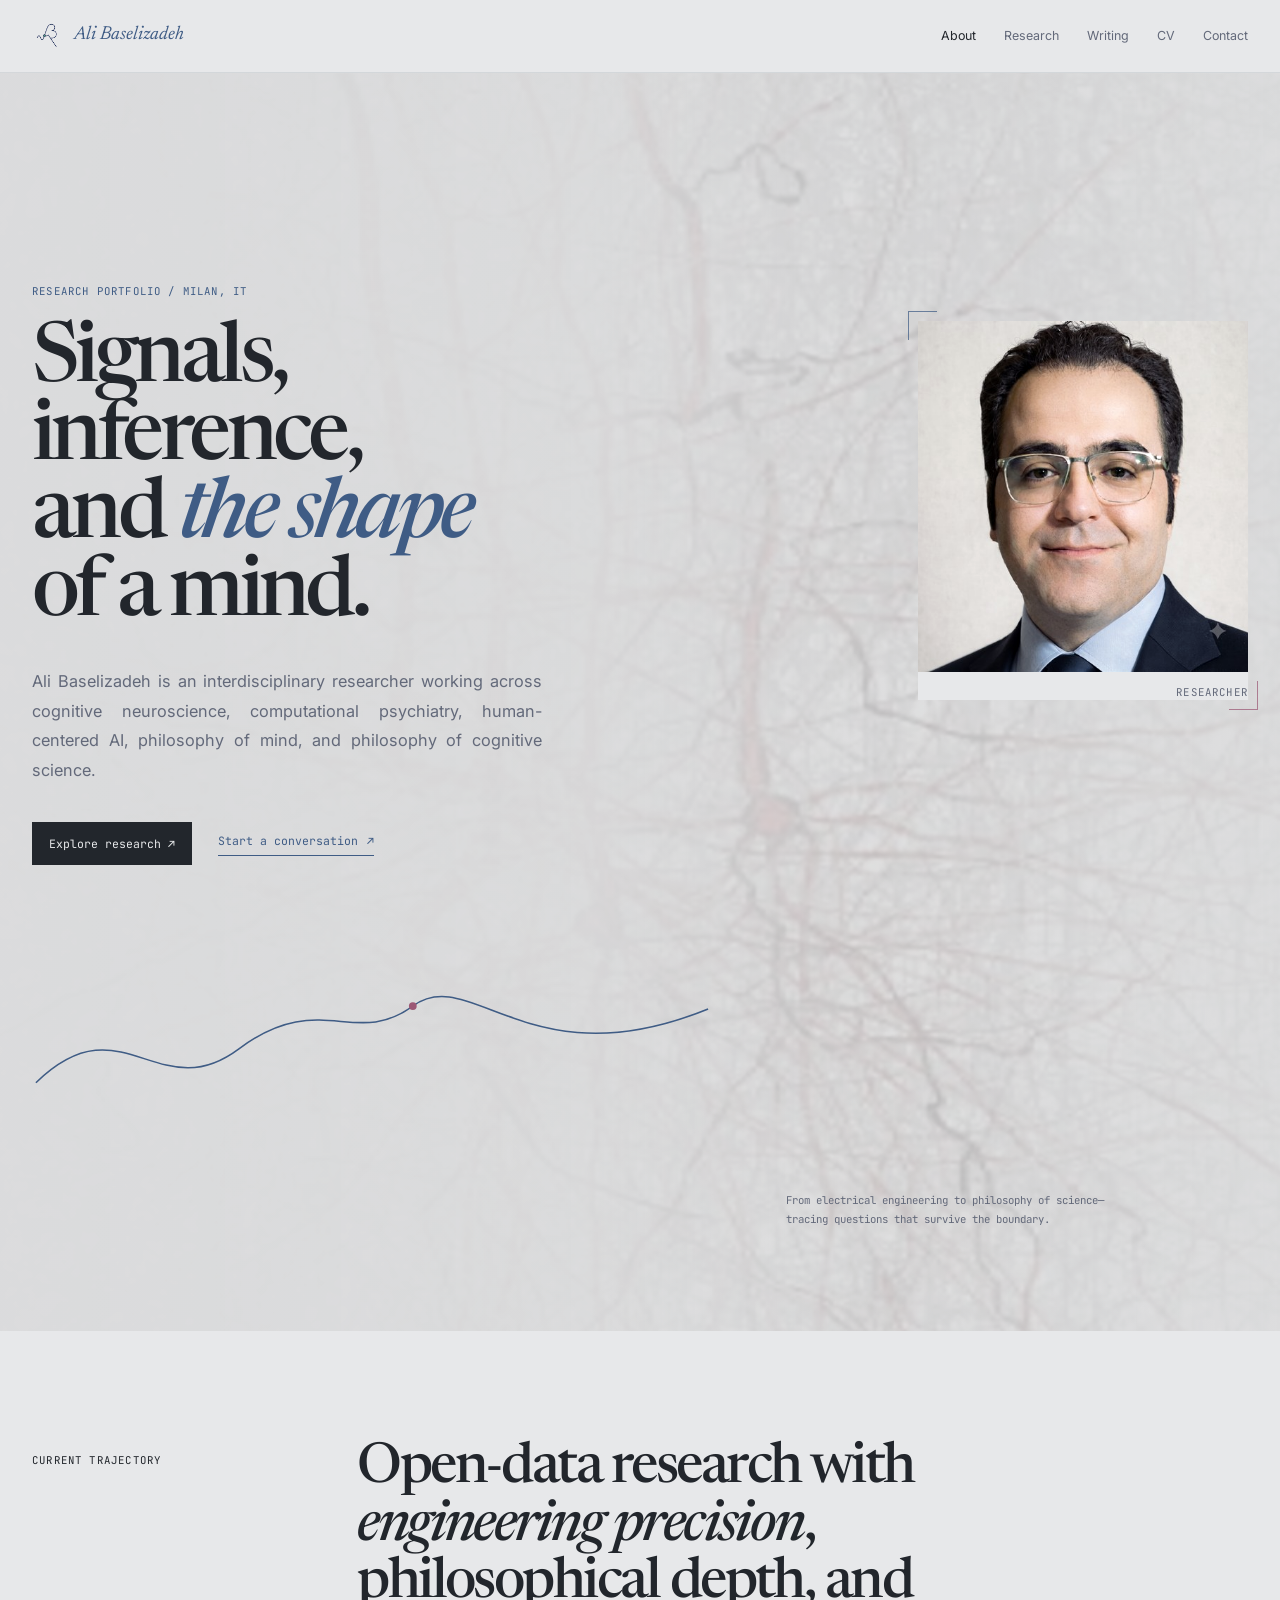
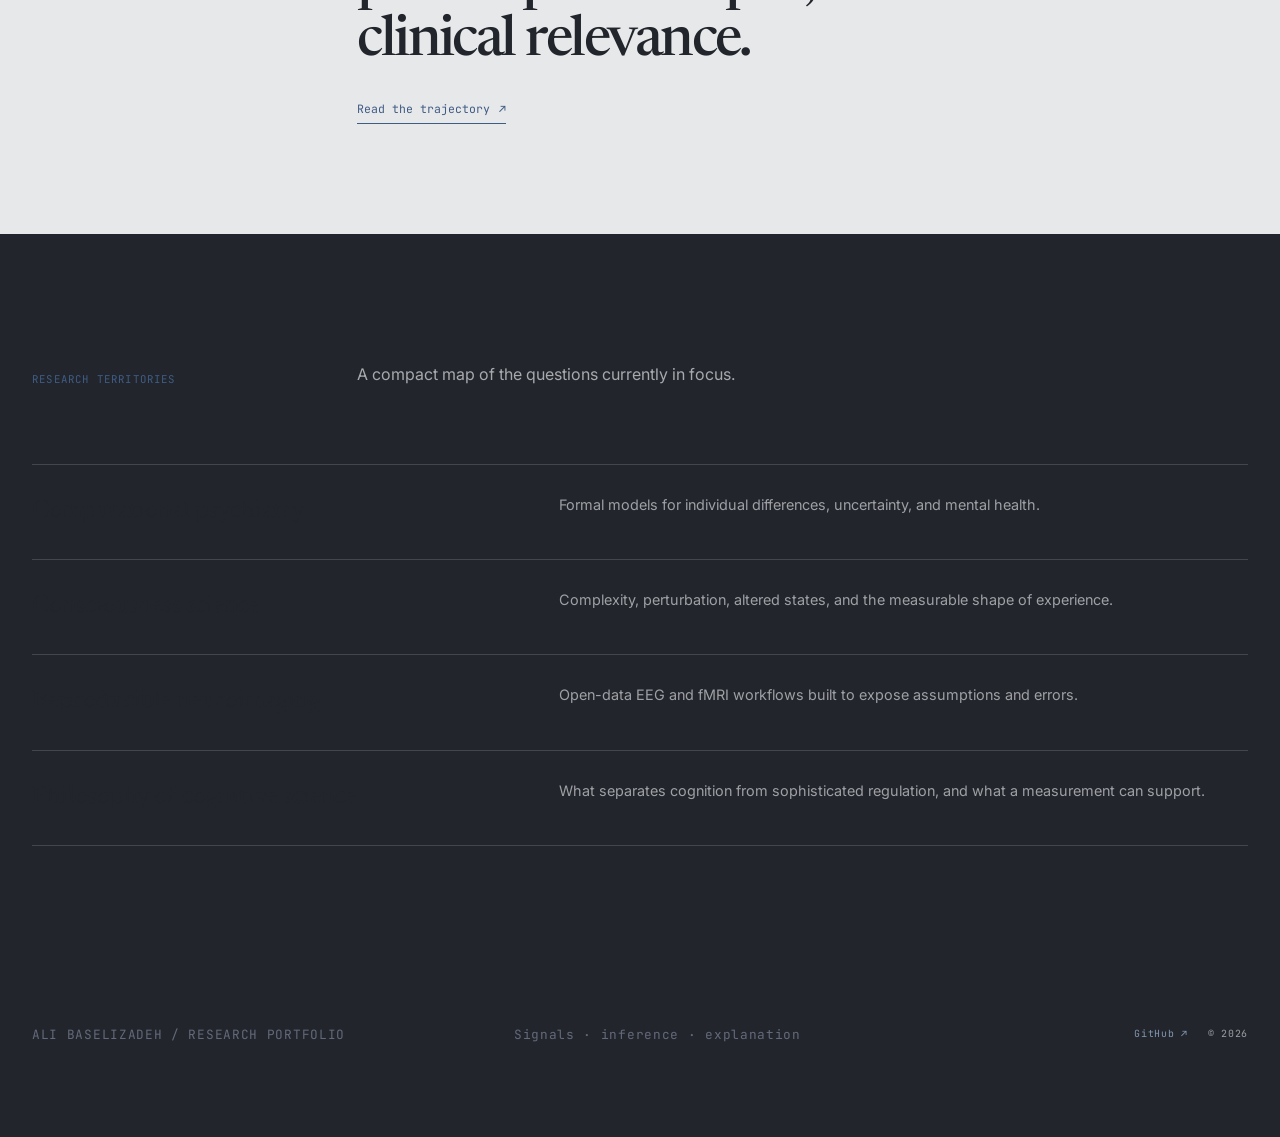
==== commit 6e37fadf: "Fix About text flow and unify cool grey theme" ====
--- a/index.html
+++ b/index.html
@@ -1 +1 @@
-<!doctype html><html lang="en"><head><meta charset="utf-8"><meta name="viewport" content="width=device-width,initial-scale=1"><title>Ali Baselizadeh — Research Portfolio</title><meta name="description" content="Ali Baselizadeh — cognitive neuroscience, computational psychiatry, consciousness science, and philosophy."><link rel="preconnect" href="https://fonts.googleapis.com"><link href="https://fonts.googleapis.com/css2?family=Newsreader:opsz,wght@6..72,400;6..72,500&family=Inter:wght@400;500;600&family=JetBrains+Mono:wght@400;500&display=swap" rel="stylesheet"><link rel="stylesheet" href="style.css"><link rel="stylesheet" href="manus-mirror.css"></head><body class="theme-green"><div class="site-shell"><header class="site-header"><div class="nav-frame"><a class="brand-lockup" href="index.html"><img src="media/ali-signal-mark.png" alt=""><span class="brand-name">Ali Baselizadeh</span></a><nav class="site-nav"><a class="active" href="about.html">About</a><a href="research.html">Research</a><a href="writing.html">Writing</a><a href="cv.html">CV</a><a href="contact.html">Contact</a></nav></div></header><main class="home-page"><section class="hero-section"><div class="hero-canvas"></div><div class="section-frame hero-frame"><div class="hero-copy"><p class="kicker">RESEARCH PORTFOLIO / MILAN, IT</p><h1>Signals, inference,<br>and <em>the shape</em><br>of a mind.</h1><p class="hero-lede">Ali Baselizadeh is an interdisciplinary researcher working across cognitive neuroscience, computational psychiatry, human-centered AI, philosophy of mind, and philosophy of cognitive science.</p><div class="hero-actions"><a href="research.html" class="button-ink">Explore research ↗</a><a href="contact.html" class="text-link">Start a conversation <span>↗</span></a></div></div><div class="portrait-module fracture-corner"><img src="media/portrait.jpg" alt="Ali Baselizadeh"><div class="portrait-meta"><span>RESEARCHER</span></div></div><div class="hero-trace"><svg class="trace-glyph" viewBox="0 0 700 150" aria-hidden="true"><path d="M4 112 C92 26 130 139 213 77 S332 77 392 33 S512 111 696 36"></path><circle cx="392" cy="33" r="4"></circle></svg></div><p class="hero-annotation">From electrical engineering to philosophy of science—<br>tracing questions that survive the boundary.</p></div></section><section class="home-intro section-frame"><div class="intro-grid"><p class="eyebrow-copy">CURRENT TRAJECTORY</p><div><h2>Open-data research with <em>engineering precision</em>, philosophical depth, and clinical relevance.</h2><a href="about.html" class="text-link inline-link">Read the trajectory <span>↗</span></a></div></div></section><section class="area-section"><div class="section-frame"><div class="areas-heading"><p class="eyebrow-copy">RESEARCH TERRITORIES</p><p>A compact map of the questions currently in focus.</p></div><div class="areas-list"><article class="area-row"><h3>Computational psychiatry</h3><p>Formal models for individual differences, uncertainty, and mental health.</p></article><article class="area-row"><h3>Consciousness science</h3><p>Complexity, perturbation, altered states, and the measurable shape of experience.</p></article><article class="area-row"><h3>Reproducible neuroimaging</h3><p>Open-data EEG and fMRI workflows built to expose assumptions and errors.</p></article><article class="area-row"><h3>Philosophy of cognitive science</h3><p>What separates cognition from sophisticated regulation, and what a measurement can support.</p></article></div></div></section></main><footer class="site-footer"><div class="section-frame footer-frame"><p>ALI BASELIZADEH / RESEARCH PORTFOLIO</p><p>Signals · inference · explanation</p><a href="https://github.com/AliBaselizadeh" target="_blank" rel="noopener">GitHub ↗</a><span>© <span id="year"></span></span></div></footer></div><script>document.getElementById('year').textContent=new Date().getFullYear()</script></body></html>+<!doctype html><html lang="en"><head><meta charset="utf-8"><meta name="viewport" content="width=device-width,initial-scale=1"><title>Ali Baselizadeh — Research Portfolio</title><meta name="description" content="Ali Baselizadeh — cognitive neuroscience, computational psychiatry, consciousness science, and philosophy."><link rel="preconnect" href="https://fonts.googleapis.com"><link href="https://fonts.googleapis.com/css2?family=Newsreader:opsz,wght@6..72,400;6..72,500&family=Inter:wght@400;500;600&family=JetBrains+Mono:wght@400;500&display=swap" rel="stylesheet"><link rel="stylesheet" href="style.css"><link rel="stylesheet" href="manus-mirror.css"></head><body class="theme-blue"><div class="site-shell"><header class="site-header"><div class="nav-frame"><a class="brand-lockup" href="index.html"><img src="media/ali-signal-mark.png" alt=""><span class="brand-name">Ali Baselizadeh</span></a><nav class="site-nav"><a class="active" href="about.html">About</a><a href="research.html">Research</a><a href="writing.html">Writing</a><a href="cv.html">CV</a><a href="contact.html">Contact</a></nav></div></header><main class="home-page"><section class="hero-section"><div class="hero-canvas"></div><div class="section-frame hero-frame"><div class="hero-copy"><p class="kicker">RESEARCH PORTFOLIO / MILAN, IT</p><h1>Signals, inference,<br>and <em>the shape</em><br>of a mind.</h1><p class="hero-lede">Ali Baselizadeh is an interdisciplinary researcher working across cognitive neuroscience, computational psychiatry, human-centered AI, philosophy of mind, and philosophy of cognitive science.</p><div class="hero-actions"><a href="research.html" class="button-ink">Explore research ↗</a><a href="contact.html" class="text-link">Start a conversation <span>↗</span></a></div></div><div class="portrait-module fracture-corner"><img src="media/portrait.jpg" alt="Ali Baselizadeh"><div class="portrait-meta"><span>RESEARCHER</span></div></div><div class="hero-trace"><svg class="trace-glyph" viewBox="0 0 700 150" aria-hidden="true"><path d="M4 112 C92 26 130 139 213 77 S332 77 392 33 S512 111 696 36"></path><circle cx="392" cy="33" r="4"></circle></svg></div><p class="hero-annotation">From electrical engineering to philosophy of science—<br>tracing questions that survive the boundary.</p></div></section><section class="home-intro section-frame"><div class="intro-grid"><p class="eyebrow-copy">CURRENT TRAJECTORY</p><div><h2>Open-data research with <em>engineering precision</em>, philosophical depth, and clinical relevance.</h2><a href="about.html" class="text-link inline-link">Read the trajectory <span>↗</span></a></div></div></section><section class="area-section"><div class="section-frame"><div class="areas-heading"><p class="eyebrow-copy">RESEARCH TERRITORIES</p><p>A compact map of the questions currently in focus.</p></div><div class="areas-list"><article class="area-row"><h3>Computational psychiatry</h3><p>Formal models for individual differences, uncertainty, and mental health.</p></article><article class="area-row"><h3>Consciousness science</h3><p>Complexity, perturbation, altered states, and the measurable shape of experience.</p></article><article class="area-row"><h3>Reproducible neuroimaging</h3><p>Open-data EEG and fMRI workflows built to expose assumptions and errors.</p></article><article class="area-row"><h3>Philosophy of cognitive science</h3><p>What separates cognition from sophisticated regulation, and what a measurement can support.</p></article></div></div></section></main><footer class="site-footer"><div class="section-frame footer-frame"><p>ALI BASELIZADEH / RESEARCH PORTFOLIO</p><p>Signals · inference · explanation</p><a href="https://github.com/AliBaselizadeh" target="_blank" rel="noopener">GitHub ↗</a><span>© <span id="year"></span></span></div></footer></div><script>document.getElementById('year').textContent=new Date().getFullYear()</script></body></html>
--- a/manus-mirror.css
+++ b/manus-mirror.css
@@ -8,3 +8,6 @@
 .writing-section{padding-bottom:92px}.entry-list{border-top:1px solid var(--mist)}.essay-entry{display:grid;grid-template-columns:120px 1fr;gap:4vw;padding:40px 0 42px;border-bottom:1px solid var(--mist)}.entry-code{color:var(--blue)}.essay-entry h2{margin:10px 0 13px;max-width:25ch;font-size:clamp(1.7rem,3.3vw,2.8rem);line-height:1.02}.essay-entry p:not(.project-tag){max-width:70ch;margin:0;color:var(--slate);line-height:1.8}.read-note{display:inline-block;margin-top:20px;color:var(--rose)}.cv-section{padding-bottom:118px}.cv-identity{position:relative;max-width:920px;min-height:355px;padding:44px 46px;background:color-mix(in srgb,var(--panel) 72%,transparent);border:1px solid color-mix(in srgb,var(--blue) 28%,transparent)}.cv-identity h2{max-width:20ch;margin:16px 0;font-size:clamp(2.05rem,4vw,3.5rem);line-height:1.02}.cv-identity>p:not(.eyebrow-copy){margin:0 0 25px;color:var(--slate);font-family:var(--mono);font-size:.73rem}.cv-downloads{display:flex;flex-wrap:wrap;gap:10px;align-items:center;padding-right:230px}.cv-signal-study{position:absolute;right:42px;bottom:37px;width:198px;margin:0}.cv-signal-study img{display:block;width:100%;aspect-ratio:1.05;object-fit:cover;filter:grayscale(1) contrast(1.13);mix-blend-mode:multiply}.cv-columns{display:grid;grid-template-columns:1.15fr .85fr;gap:9vw;margin-top:73px}.cv-line{padding:19px 0;border-top:1px solid var(--mist)}.cv-line:last-child{border-bottom:1px solid var(--mist)}.cv-line h3{margin:0;font-size:1.25rem;line-height:1.2}.cv-line p{margin:8px 0;color:var(--slate);font-family:var(--mono);font-size:.68rem}.skill-grid{display:grid;grid-template-columns:repeat(2,1fr);margin-top:19px;border-top:1px solid var(--mist)}.skill-grid span{display:flex;flex-direction:column;gap:8px;min-height:104px;padding:15px 10px;border-bottom:1px solid var(--mist);font-size:.82rem}.skill-grid span:nth-child(odd){border-right:1px solid var(--mist)}.skill-grid small{color:var(--blue);font-family:var(--mono);font-size:.61rem}.publication-strip{display:grid;grid-template-columns:160px 1fr 20px;gap:25px;align-items:start;margin-top:74px;padding:24px 0;border-top:1px solid var(--ink);border-bottom:1px solid var(--ink)}.publication-strip>span{color:var(--rose)}.publication-strip p{margin:0;font-size:.91rem;line-height:1.75}
 .contact-section{display:grid;grid-template-columns:120px 1fr;gap:4vw;padding-bottom:138px}.contact-route{padding-top:5px}.contact-location{margin:0 0 16px;color:var(--rose)}.contact-route>p:not(.contact-location){color:var(--slate);font-size:.83rem;line-height:1.7}.contact-route>span{display:block;margin-top:28px;color:var(--blue);font-family:var(--mono);font-size:.58rem;letter-spacing:.08em}.contact-list{border-top:1px solid var(--mist)}.contact-list a{display:grid;grid-template-columns:150px 1fr 24px;gap:30px;align-items:center;padding:27px 0;border-bottom:1px solid var(--mist);transition:padding .18s var(--ease-out),background .18s var(--ease-out)}.contact-list a:hover{padding-left:17px;padding-right:17px;background:color-mix(in srgb,var(--blue) 8%,transparent)}.contact-list a span{color:var(--rose);font-family:var(--mono);font-size:.67rem;letter-spacing:.1em}.contact-list a strong{font-family:var(--display);font-size:clamp(1.25rem,2.7vw,2.25rem);font-weight:500;overflow-wrap:anywhere}.site-footer{background:var(--ink);color:color-mix(in srgb,var(--bg) 62%,transparent)}.footer-frame{display:grid;grid-template-columns:1fr 1.3fr auto auto;gap:20px;align-items:center;padding:32px 0;font-family:var(--mono);font-size:.62rem;letter-spacing:.07em}.footer-frame p{margin:0}.footer-frame a{color:color-mix(in srgb,var(--blue) 65%,white)}
 @media(max-width:820px){.section-frame,.nav-frame{width:min(100% - 40px,1240px)}.site-nav{gap:16px}.hero-frame{grid-template-columns:1fr;padding-top:78px}.portrait-module{grid-row:2;justify-self:start;width:min(70%,300px);margin-top:8px}.hero-trace{grid-column:1;width:100%;margin-top:4px}.hero-annotation{grid-column:1;margin:0 0 40px}.intro-grid,.areas-heading{grid-template-columns:1fr;gap:18px}.area-row{grid-template-columns:1fr;gap:8px}.page-header{grid-template-columns:1fr;gap:24px;padding-top:65px;padding-bottom:53px}.project-intro{grid-template-columns:1fr minmax(110px,32%);gap:17px}.project-intro>p:first-child{grid-column:1/-1}.research-specimen{grid-column:2;grid-row:2}.project-card{grid-template-columns:55px 1fr 20px;gap:14px}.project-index i{display:none}.essay-entry{grid-template-columns:55px 1fr;gap:14px}.bio-section{grid-template-columns:55px 1fr;grid-template-areas:'route portrait' 'route copy' 'route note';gap:30px 4vw}.cv-columns{grid-template-columns:1fr;gap:39px}.cv-identity{padding:34px 26px}.cv-downloads{padding-right:0;align-items:flex-start;flex-direction:column}.cv-signal-study{right:26px;bottom:28px;width:146px}.publication-strip{grid-template-columns:1fr 20px;gap:16px}.publication-strip>span{grid-column:1/-1}.contact-section{grid-template-columns:1fr}.contact-list a{grid-template-columns:1fr 20px;gap:10px}.contact-list a span{grid-column:1/-1}.footer-frame{grid-template-columns:1fr;gap:10px}}@media(max-width:480px){.section-frame,.nav-frame{width:min(100% - 32px,1240px)}.hero-copy h1{font-size:3.2rem}.hero-actions{align-items:flex-start;flex-direction:column;gap:18px}.project-card{grid-template-columns:1fr}.research-specimen{width:120px}}
+
+/* Keep numbered biography paragraphs as one continuous text flow; inline emphasis must not become a grid column. */
+.bio-paragraphs p{display:flex;align-items:flex-start;gap:12px}.bio-paragraphs p>span{flex:0 0 34px;padding-top:4px}
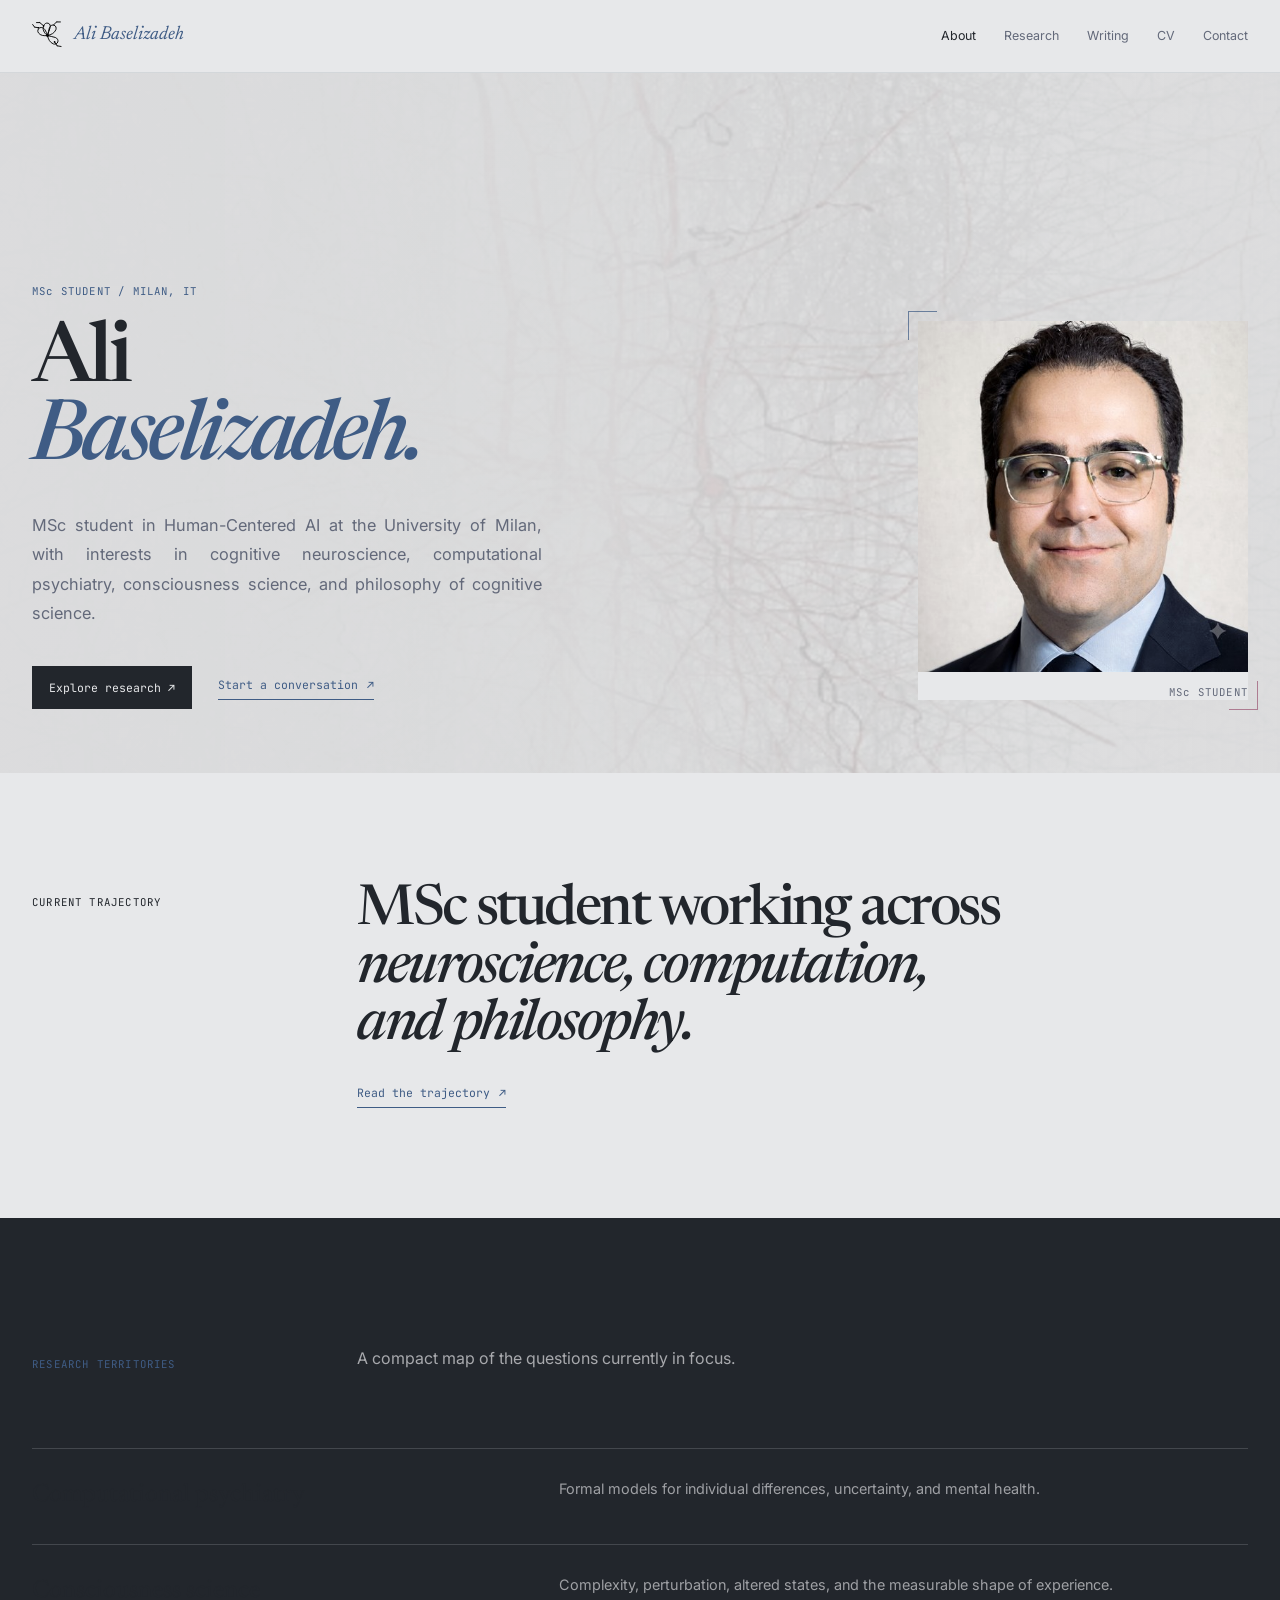
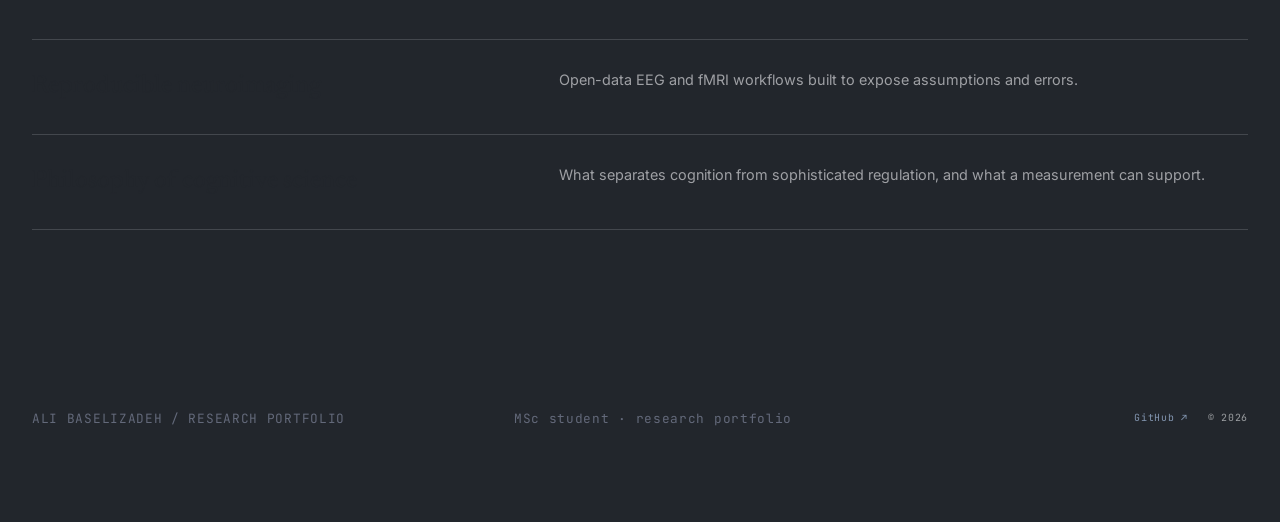
==== commit 44190705: "Simplify portfolio introduction and add neuron mark" ====
--- a/index.html
+++ b/index.html
@@ -1 +1 @@
-<!doctype html><html lang="en"><head><meta charset="utf-8"><meta name="viewport" content="width=device-width,initial-scale=1"><title>Ali Baselizadeh — Research Portfolio</title><meta name="description" content="Ali Baselizadeh — cognitive neuroscience, computational psychiatry, consciousness science, and philosophy."><link rel="preconnect" href="https://fonts.googleapis.com"><link href="https://fonts.googleapis.com/css2?family=Newsreader:opsz,wght@6..72,400;6..72,500&family=Inter:wght@400;500;600&family=JetBrains+Mono:wght@400;500&display=swap" rel="stylesheet"><link rel="stylesheet" href="style.css"><link rel="stylesheet" href="manus-mirror.css"></head><body class="theme-blue"><div class="site-shell"><header class="site-header"><div class="nav-frame"><a class="brand-lockup" href="index.html"><img src="media/ali-signal-mark.png" alt=""><span class="brand-name">Ali Baselizadeh</span></a><nav class="site-nav"><a class="active" href="about.html">About</a><a href="research.html">Research</a><a href="writing.html">Writing</a><a href="cv.html">CV</a><a href="contact.html">Contact</a></nav></div></header><main class="home-page"><section class="hero-section"><div class="hero-canvas"></div><div class="section-frame hero-frame"><div class="hero-copy"><p class="kicker">RESEARCH PORTFOLIO / MILAN, IT</p><h1>Signals, inference,<br>and <em>the shape</em><br>of a mind.</h1><p class="hero-lede">Ali Baselizadeh is an interdisciplinary researcher working across cognitive neuroscience, computational psychiatry, human-centered AI, philosophy of mind, and philosophy of cognitive science.</p><div class="hero-actions"><a href="research.html" class="button-ink">Explore research ↗</a><a href="contact.html" class="text-link">Start a conversation <span>↗</span></a></div></div><div class="portrait-module fracture-corner"><img src="media/portrait.jpg" alt="Ali Baselizadeh"><div class="portrait-meta"><span>RESEARCHER</span></div></div><div class="hero-trace"><svg class="trace-glyph" viewBox="0 0 700 150" aria-hidden="true"><path d="M4 112 C92 26 130 139 213 77 S332 77 392 33 S512 111 696 36"></path><circle cx="392" cy="33" r="4"></circle></svg></div><p class="hero-annotation">From electrical engineering to philosophy of science—<br>tracing questions that survive the boundary.</p></div></section><section class="home-intro section-frame"><div class="intro-grid"><p class="eyebrow-copy">CURRENT TRAJECTORY</p><div><h2>Open-data research with <em>engineering precision</em>, philosophical depth, and clinical relevance.</h2><a href="about.html" class="text-link inline-link">Read the trajectory <span>↗</span></a></div></div></section><section class="area-section"><div class="section-frame"><div class="areas-heading"><p class="eyebrow-copy">RESEARCH TERRITORIES</p><p>A compact map of the questions currently in focus.</p></div><div class="areas-list"><article class="area-row"><h3>Computational psychiatry</h3><p>Formal models for individual differences, uncertainty, and mental health.</p></article><article class="area-row"><h3>Consciousness science</h3><p>Complexity, perturbation, altered states, and the measurable shape of experience.</p></article><article class="area-row"><h3>Reproducible neuroimaging</h3><p>Open-data EEG and fMRI workflows built to expose assumptions and errors.</p></article><article class="area-row"><h3>Philosophy of cognitive science</h3><p>What separates cognition from sophisticated regulation, and what a measurement can support.</p></article></div></div></section></main><footer class="site-footer"><div class="section-frame footer-frame"><p>ALI BASELIZADEH / RESEARCH PORTFOLIO</p><p>Signals · inference · explanation</p><a href="https://github.com/AliBaselizadeh" target="_blank" rel="noopener">GitHub ↗</a><span>© <span id="year"></span></span></div></footer></div><script>document.getElementById('year').textContent=new Date().getFullYear()</script></body></html>+<!doctype html><html lang="en"><head><meta charset="utf-8"><meta name="viewport" content="width=device-width,initial-scale=1"><title>Ali Baselizadeh — MSc Student and Researcher</title><meta name="description" content="Ali Baselizadeh — MSc student in Human-Centered AI working across neuroscience, computation, and philosophy."><link rel="preconnect" href="https://fonts.googleapis.com"><link href="https://fonts.googleapis.com/css2?family=Newsreader:opsz,wght@6..72,400;6..72,500&family=Inter:wght@400;500;600&family=JetBrains+Mono:wght@400;500&display=swap" rel="stylesheet"><link rel="stylesheet" href="style.css"><link rel="stylesheet" href="manus-mirror.css"></head><body class="theme-blue"><div class="site-shell"><header class="site-header"><div class="nav-frame"><a class="brand-lockup" href="index.html"><img src="media/neuron-mark.svg" alt=""><span class="brand-name">Ali Baselizadeh</span></a><nav class="site-nav"><a class="active" href="about.html">About</a><a href="research.html">Research</a><a href="writing.html">Writing</a><a href="cv.html">CV</a><a href="contact.html">Contact</a></nav></div></header><main class="home-page"><section class="hero-section"><div class="hero-canvas"></div><div class="section-frame hero-frame"><div class="hero-copy"><p class="kicker">MSc STUDENT / MILAN, IT</p><h1>Ali<br><em>Baselizadeh.</em></h1><p class="hero-lede">MSc student in Human-Centered AI at the University of Milan, with interests in cognitive neuroscience, computational psychiatry, consciousness science, and philosophy of cognitive science.</p><div class="hero-actions"><a href="research.html" class="button-ink">Explore research ↗</a><a href="contact.html" class="text-link">Start a conversation <span>↗</span></a></div></div><div class="portrait-module fracture-corner"><img src="media/portrait.jpg" alt="Ali Baselizadeh"><div class="portrait-meta"><span>MSc STUDENT</span></div></div></div></section><section class="home-intro section-frame"><div class="intro-grid"><p class="eyebrow-copy">CURRENT TRAJECTORY</p><div><h2>MSc student working across <em>neuroscience, computation, and philosophy.</em></h2><a href="about.html" class="text-link inline-link">Read the trajectory <span>↗</span></a></div></div></section><section class="area-section"><div class="section-frame"><div class="areas-heading"><p class="eyebrow-copy">RESEARCH TERRITORIES</p><p>A compact map of the questions currently in focus.</p></div><div class="areas-list"><article class="area-row"><h3>Computational psychiatry</h3><p>Formal models for individual differences, uncertainty, and mental health.</p></article><article class="area-row"><h3>Consciousness science</h3><p>Complexity, perturbation, altered states, and the measurable shape of experience.</p></article><article class="area-row"><h3>Reproducible neuroimaging</h3><p>Open-data EEG and fMRI workflows built to expose assumptions and errors.</p></article><article class="area-row"><h3>Philosophy of cognitive science</h3><p>What separates cognition from sophisticated regulation, and what a measurement can support.</p></article></div></div></section></main><footer class="site-footer"><div class="section-frame footer-frame"><p>ALI BASELIZADEH / RESEARCH PORTFOLIO</p><p>MSc student · research portfolio</p><a href="https://github.com/AliBaselizadeh" target="_blank" rel="noopener">GitHub ↗</a><span>© <span id="year"></span></span></div></footer></div><script>document.getElementById('year').textContent=new Date().getFullYear()</script></body></html>
